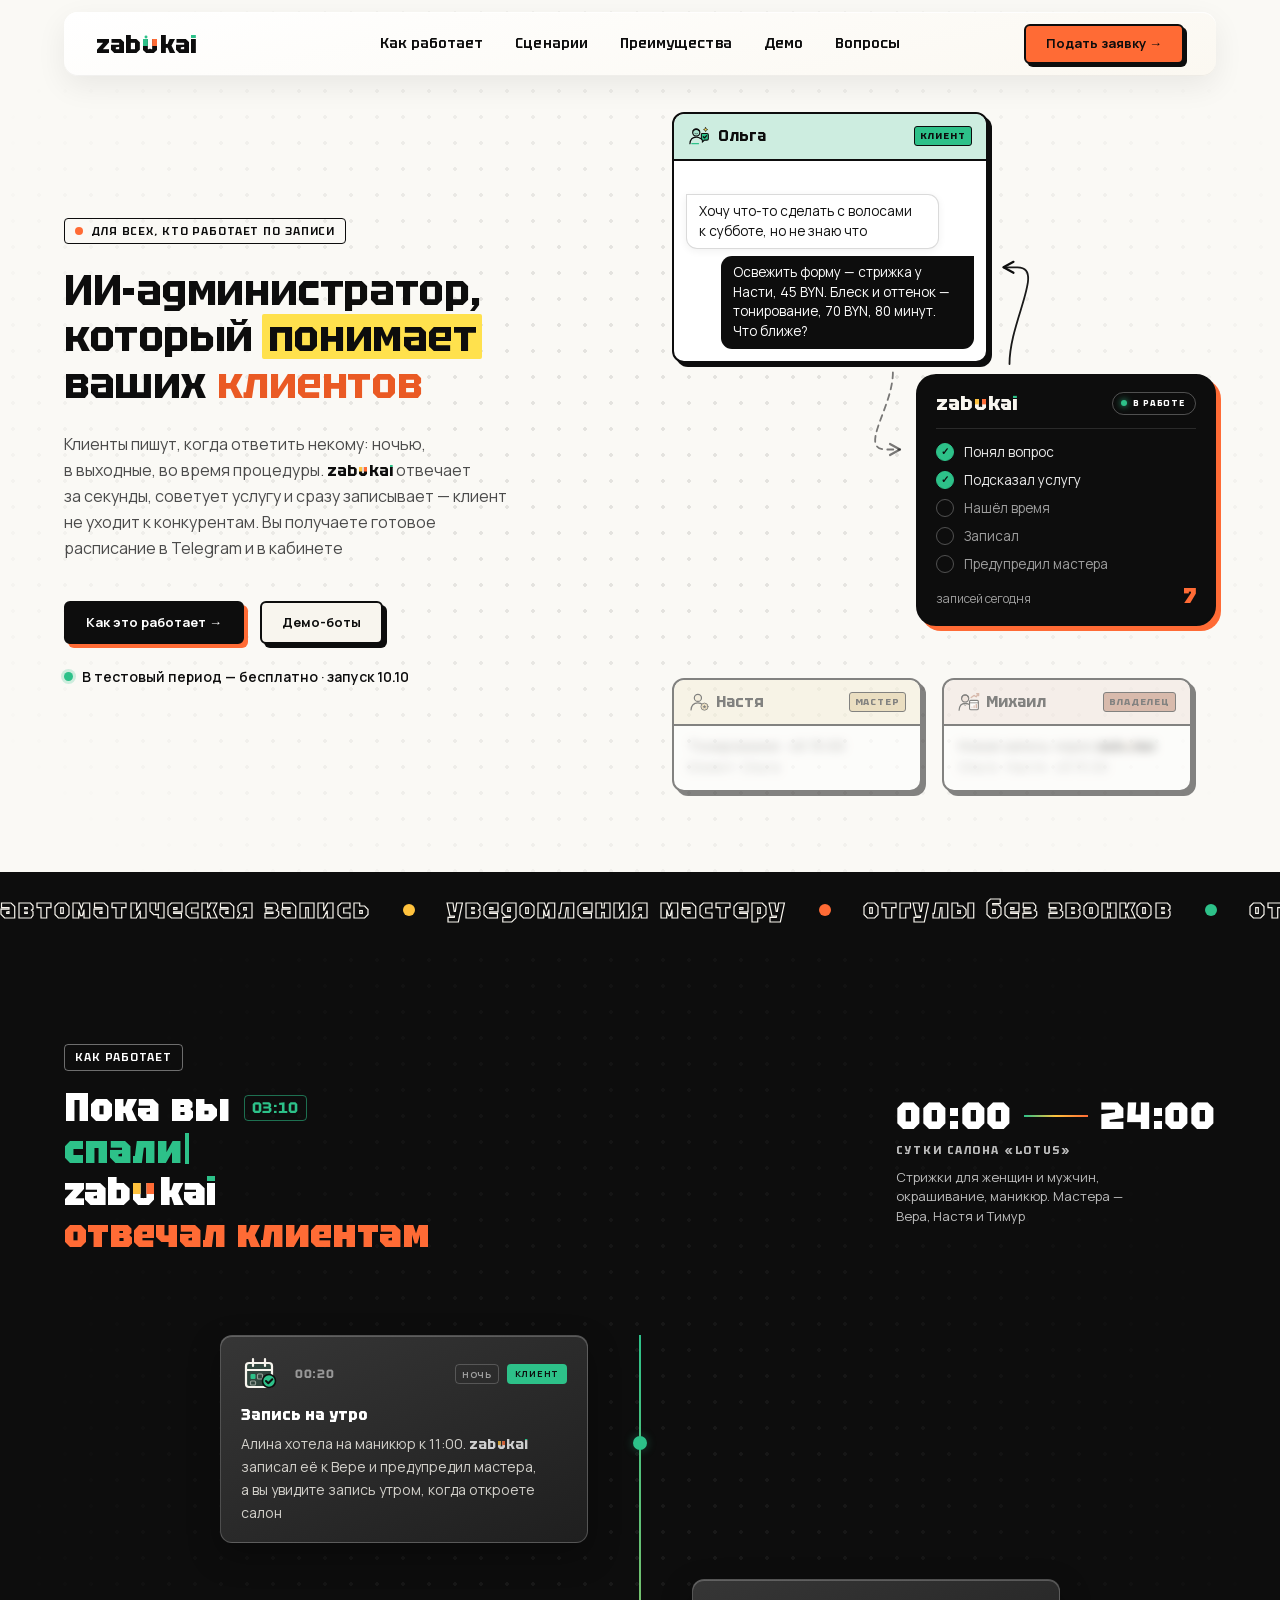
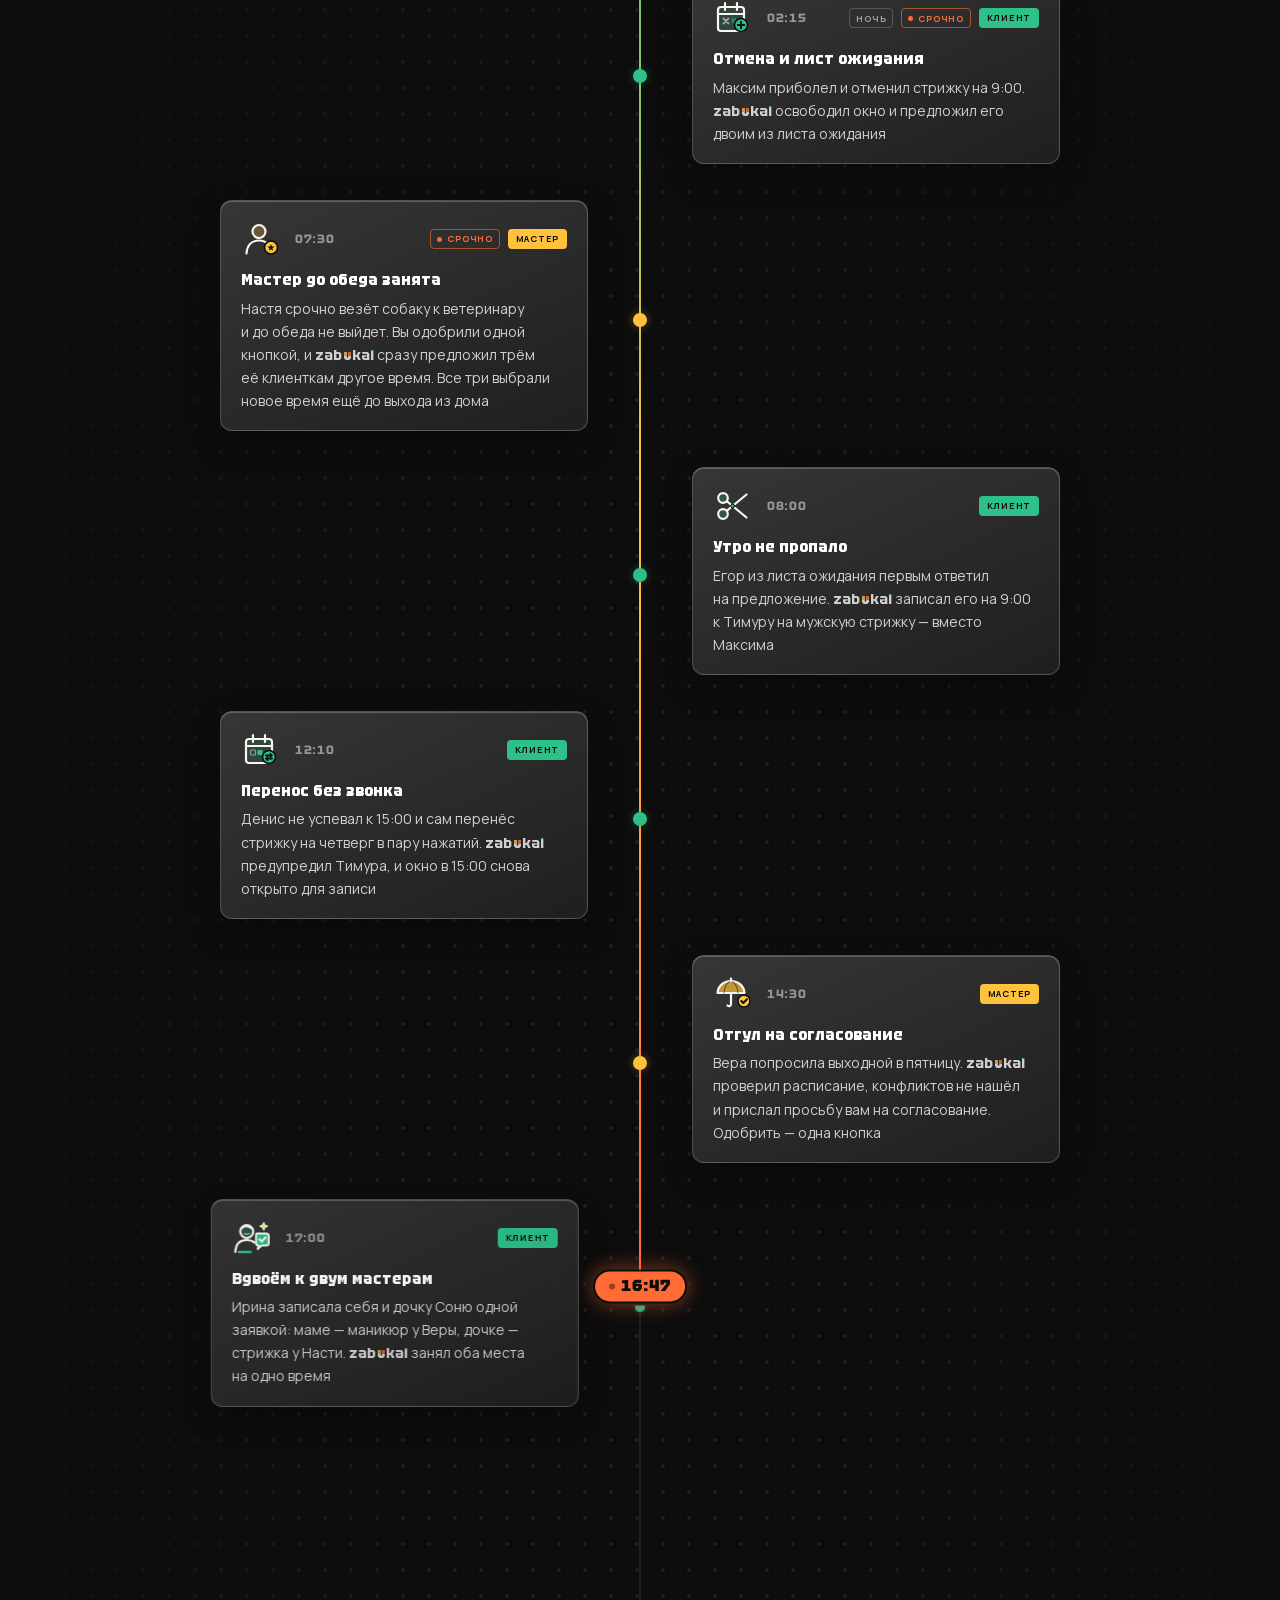
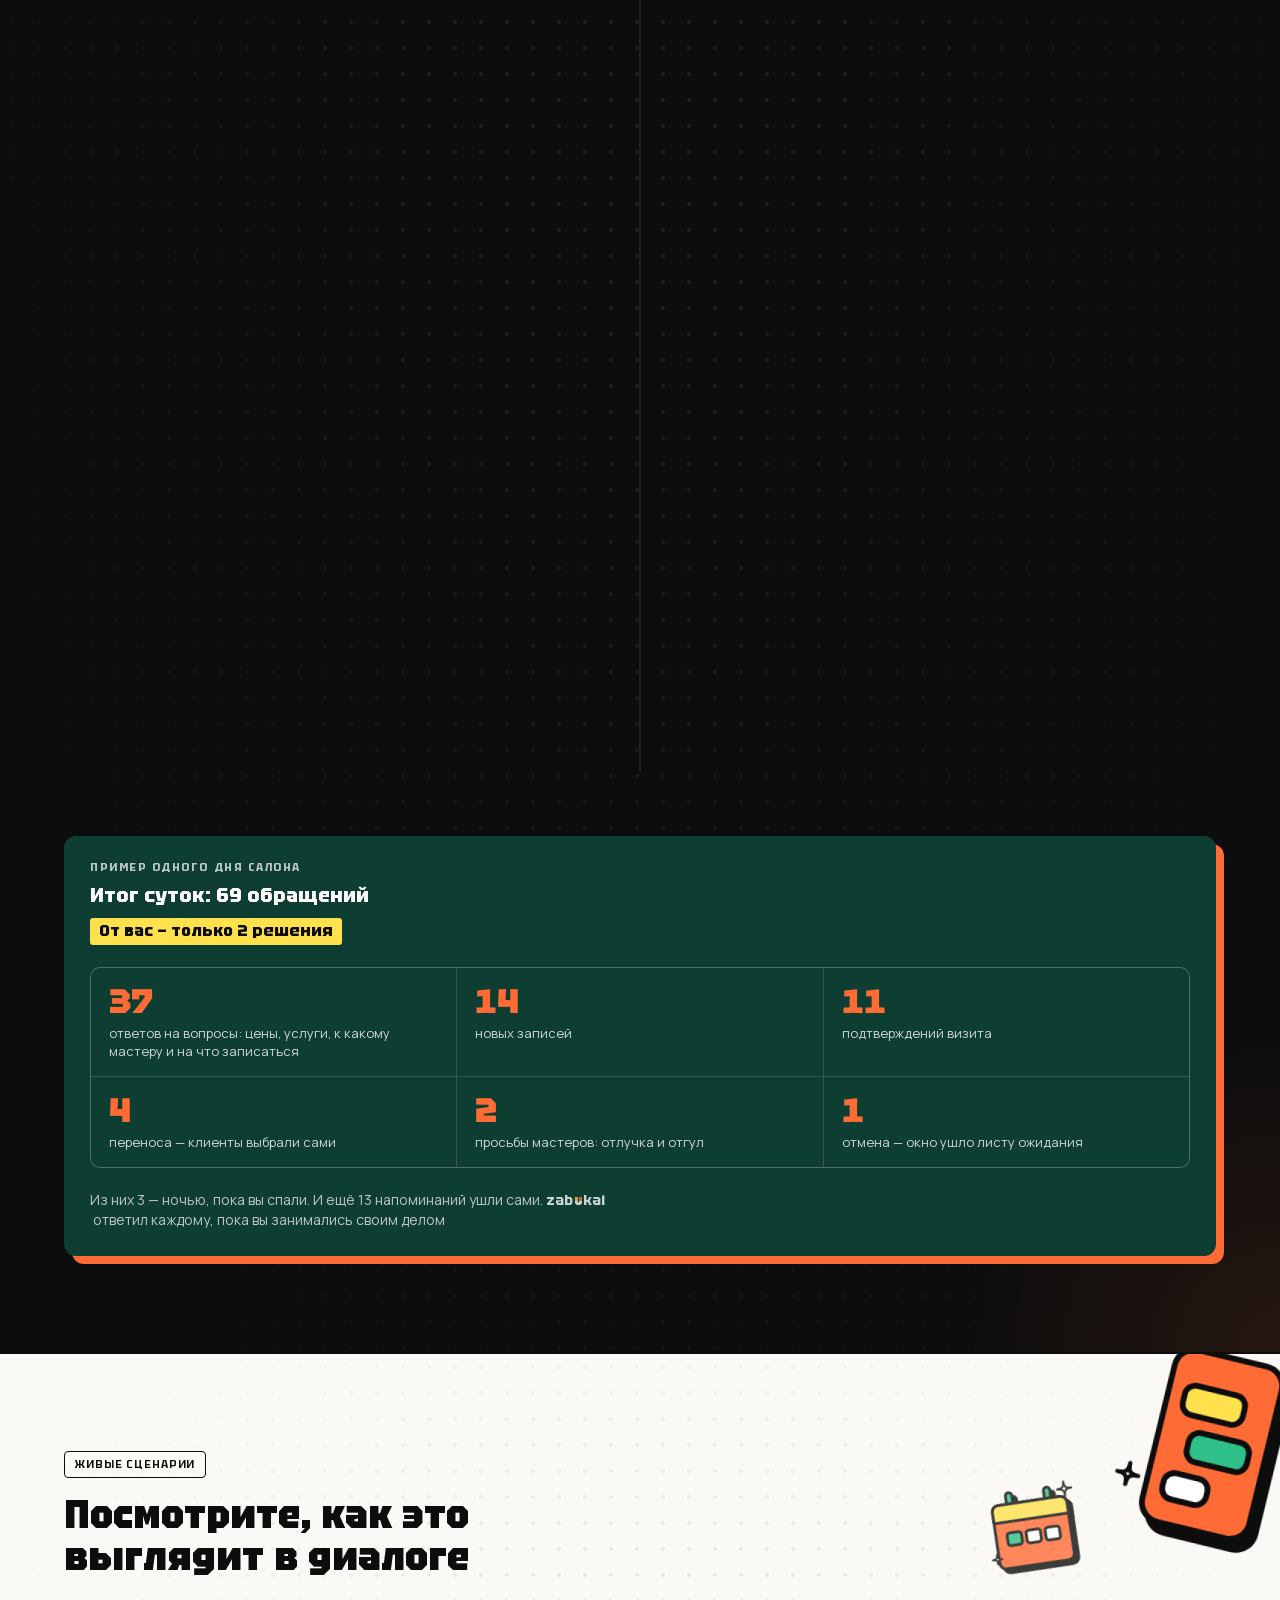
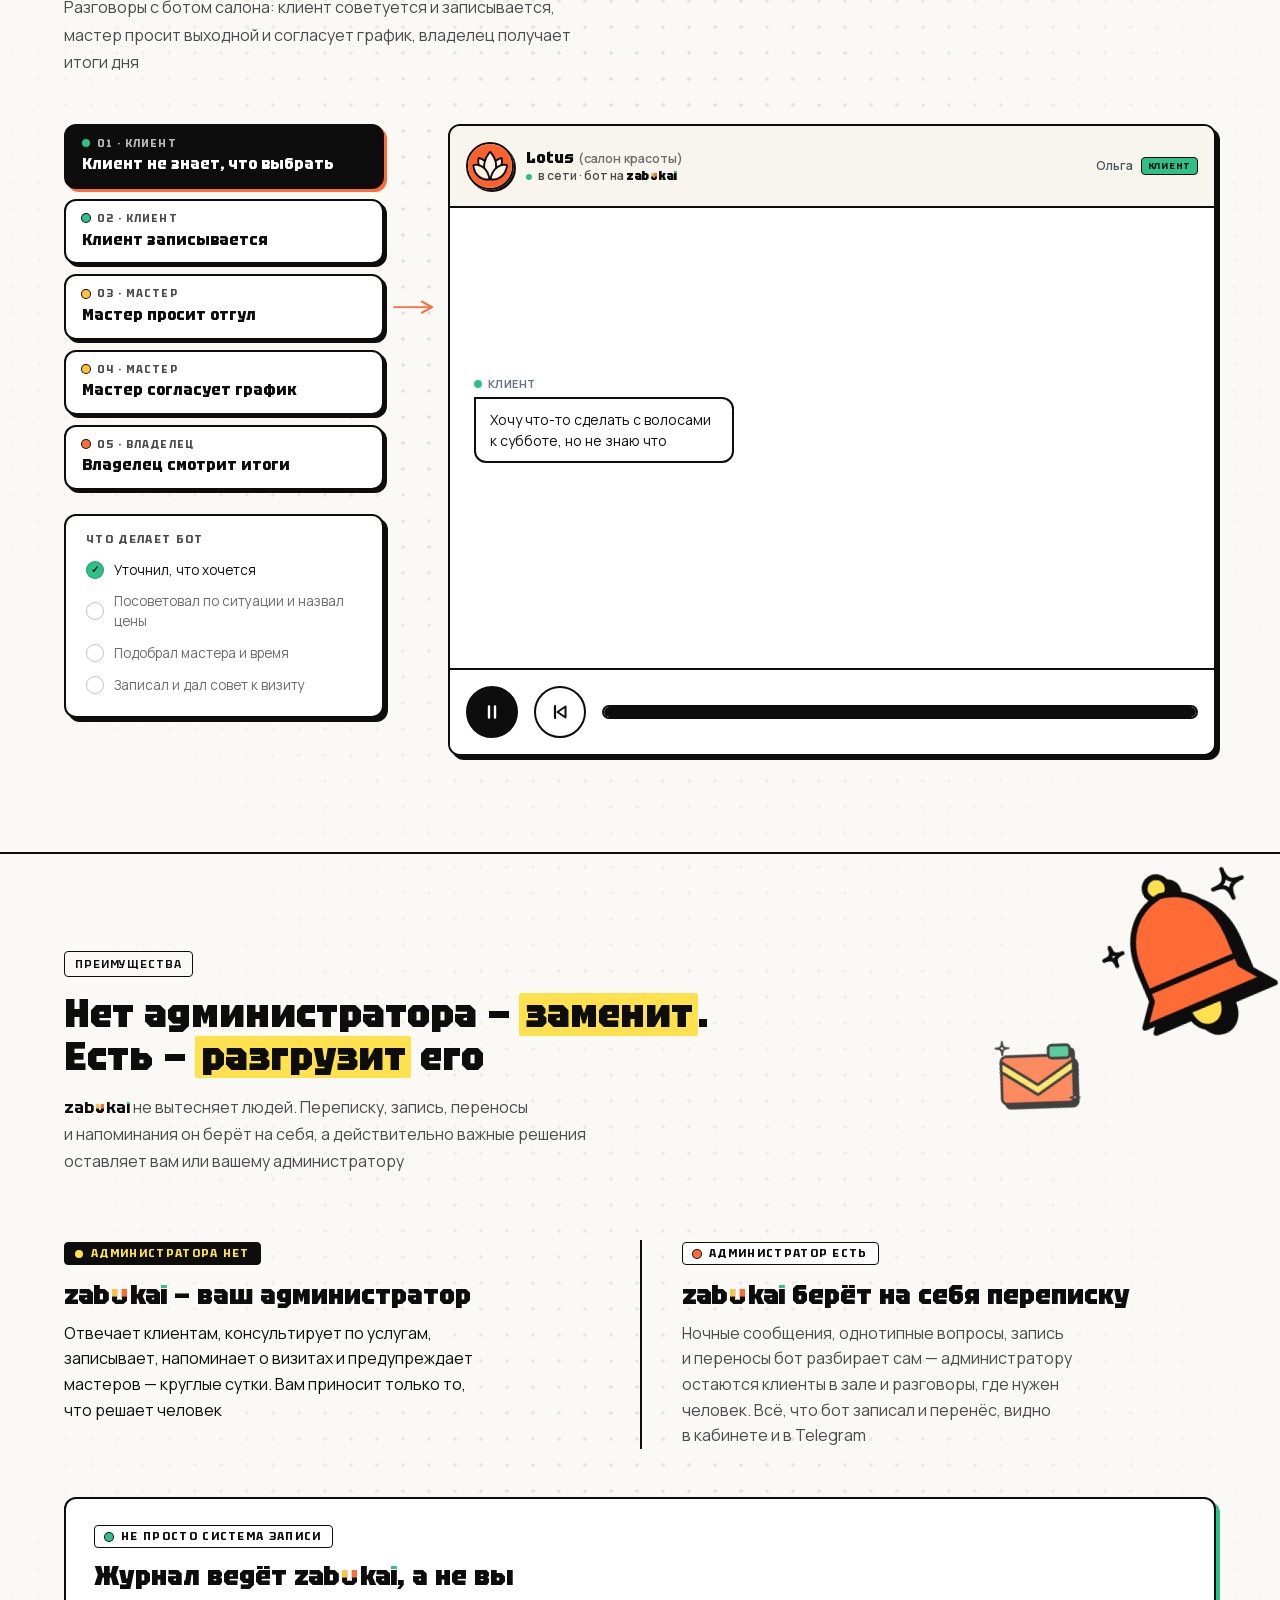
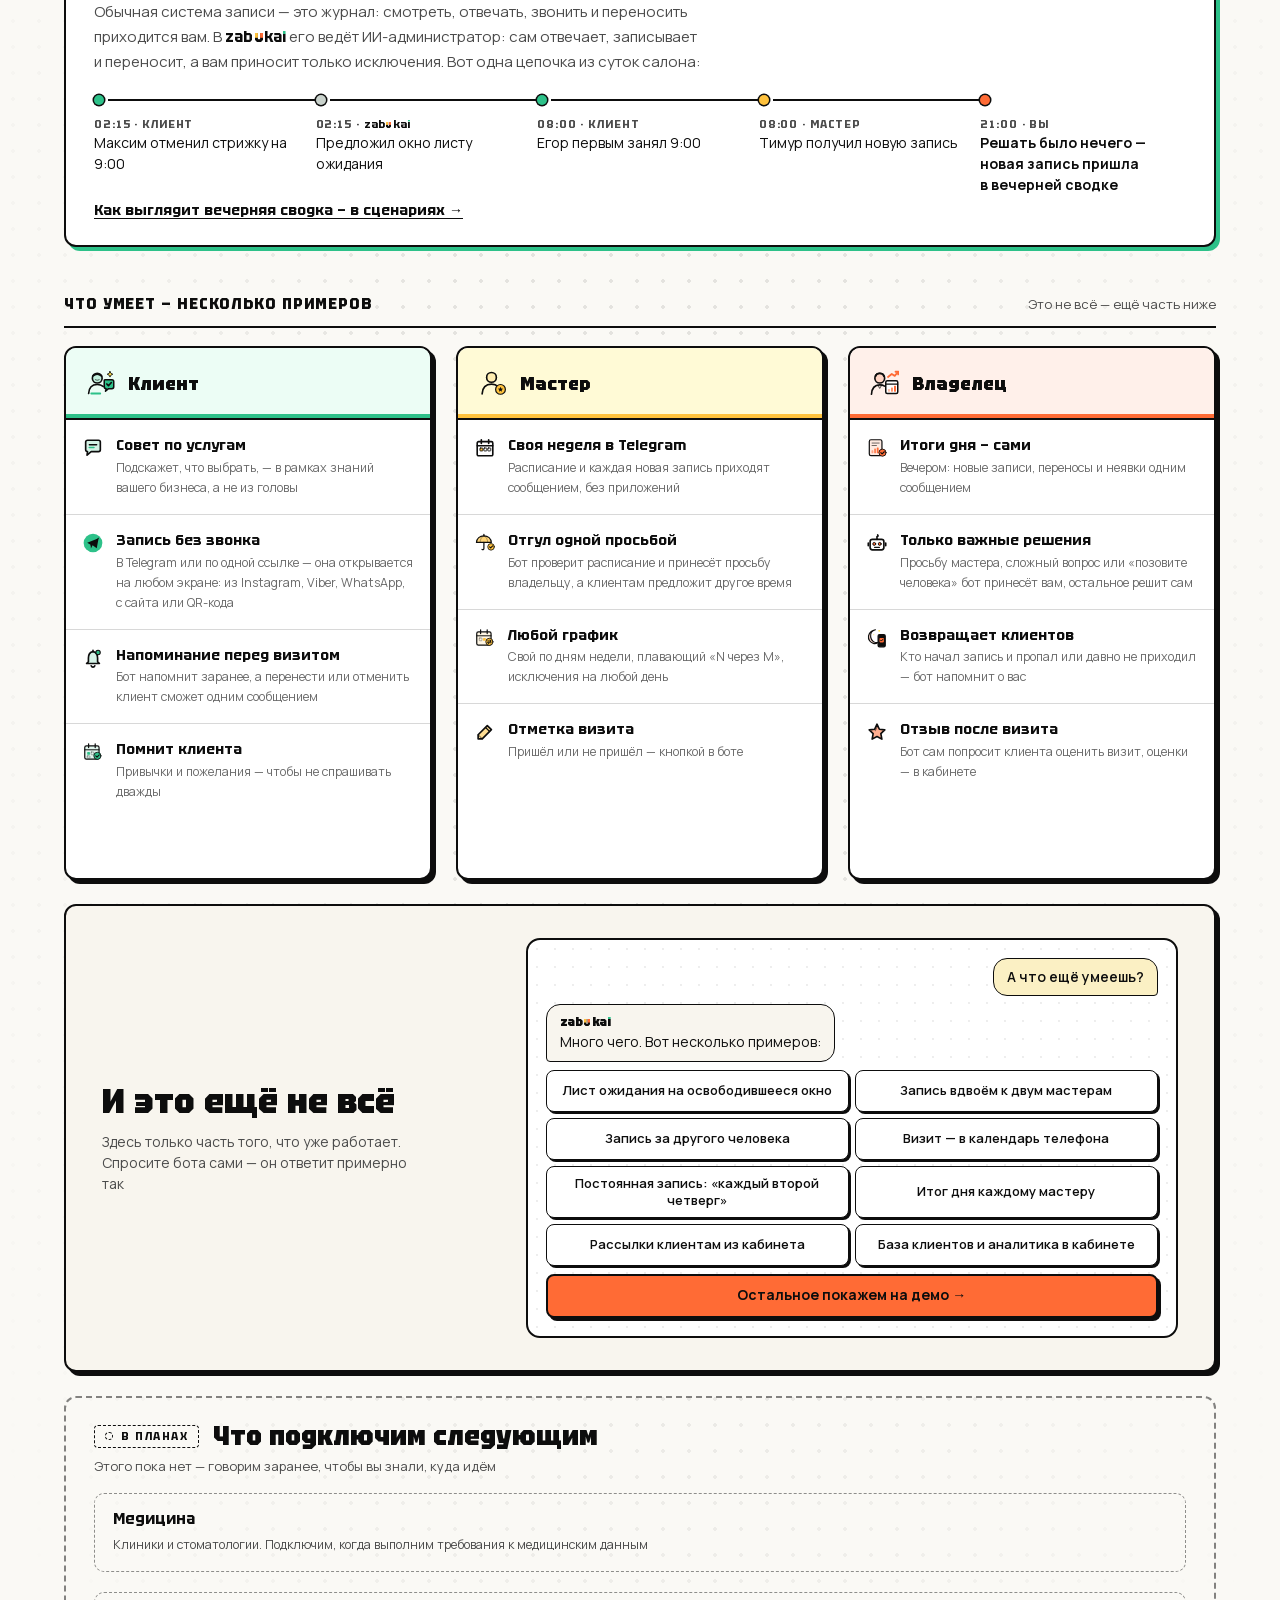
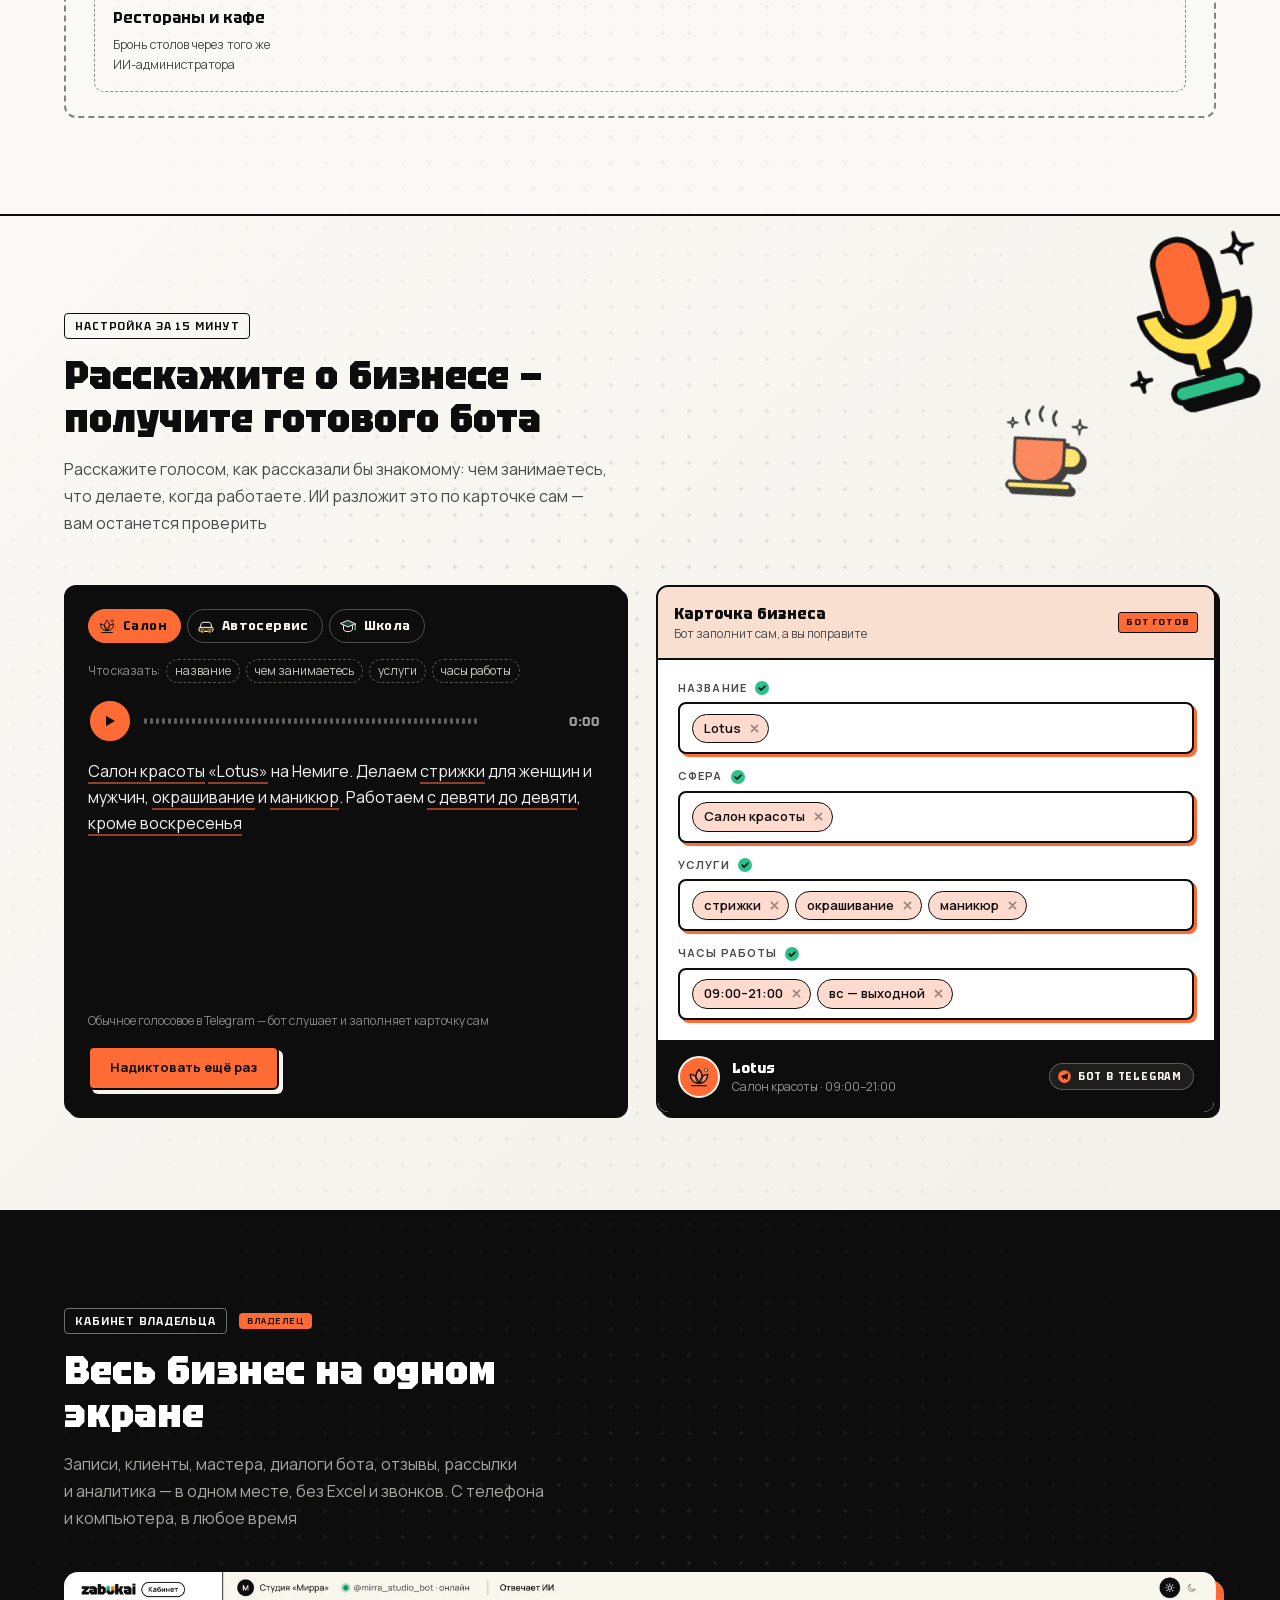
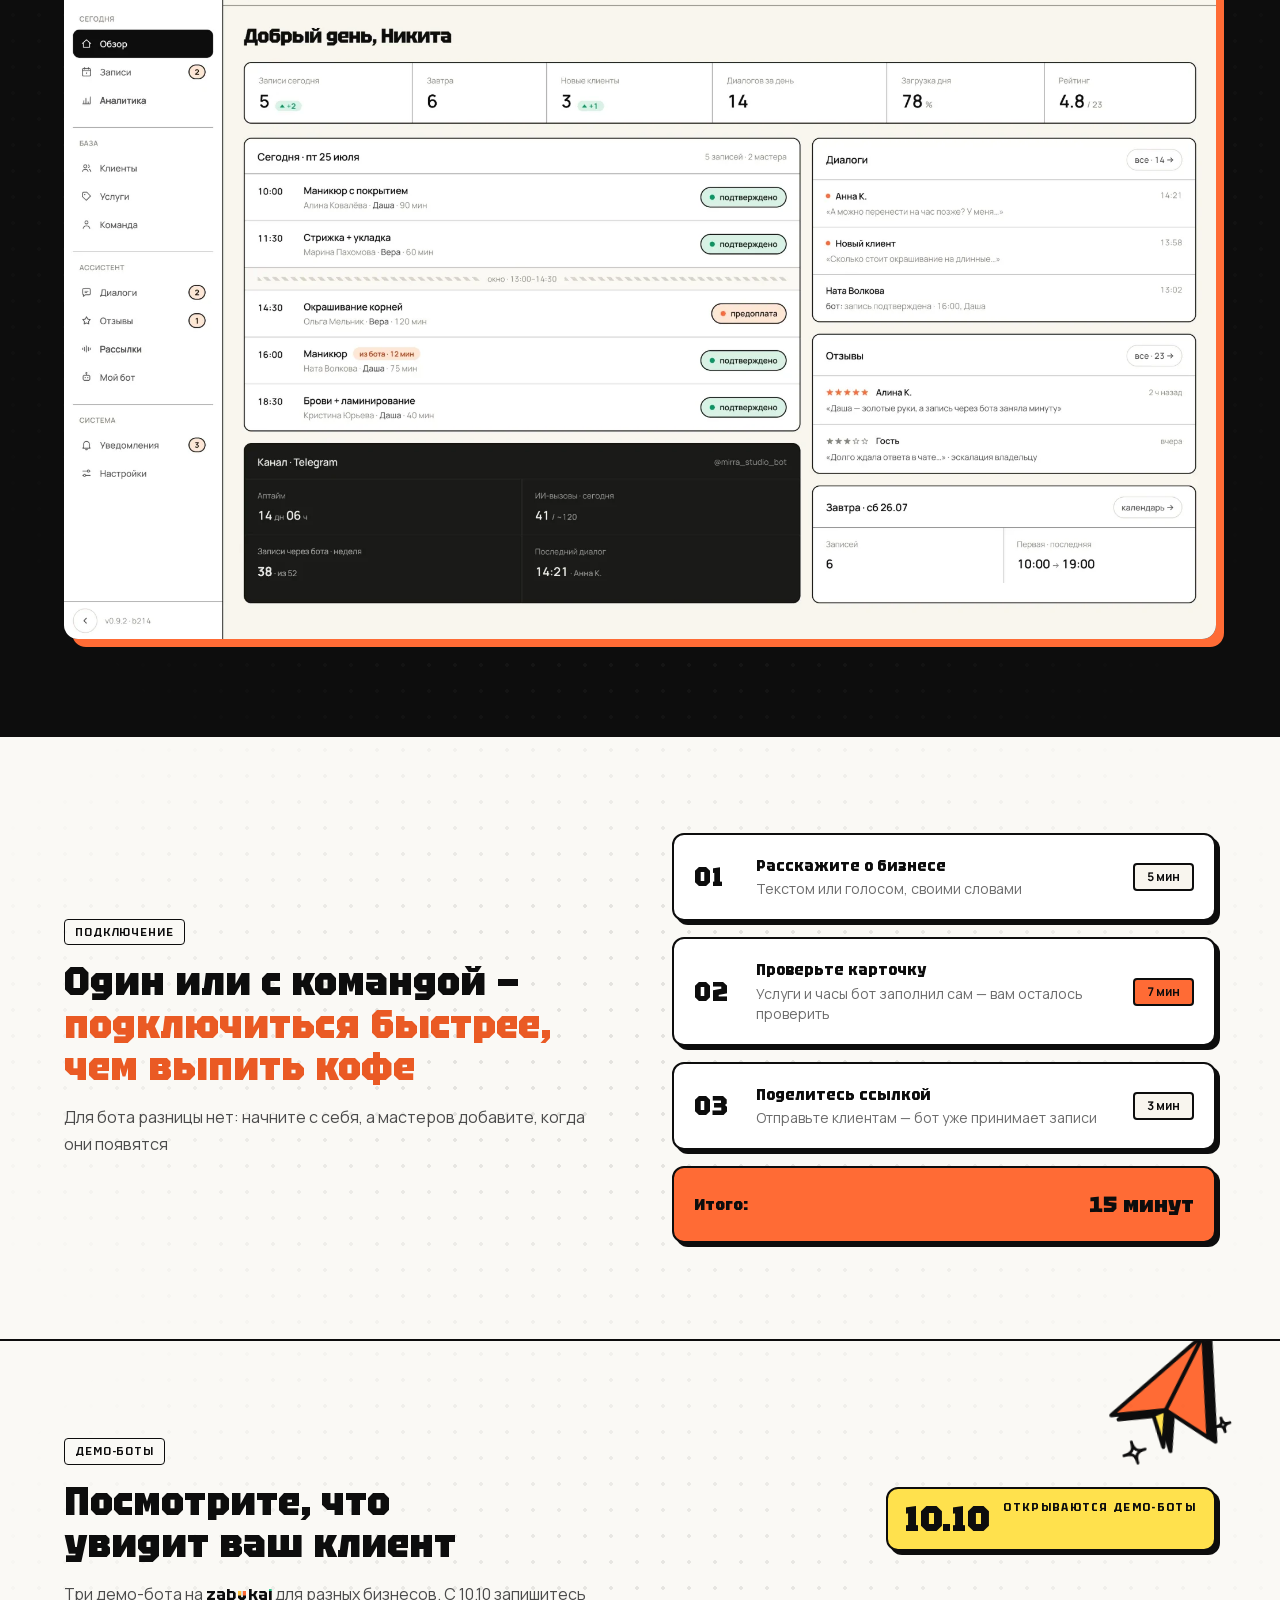
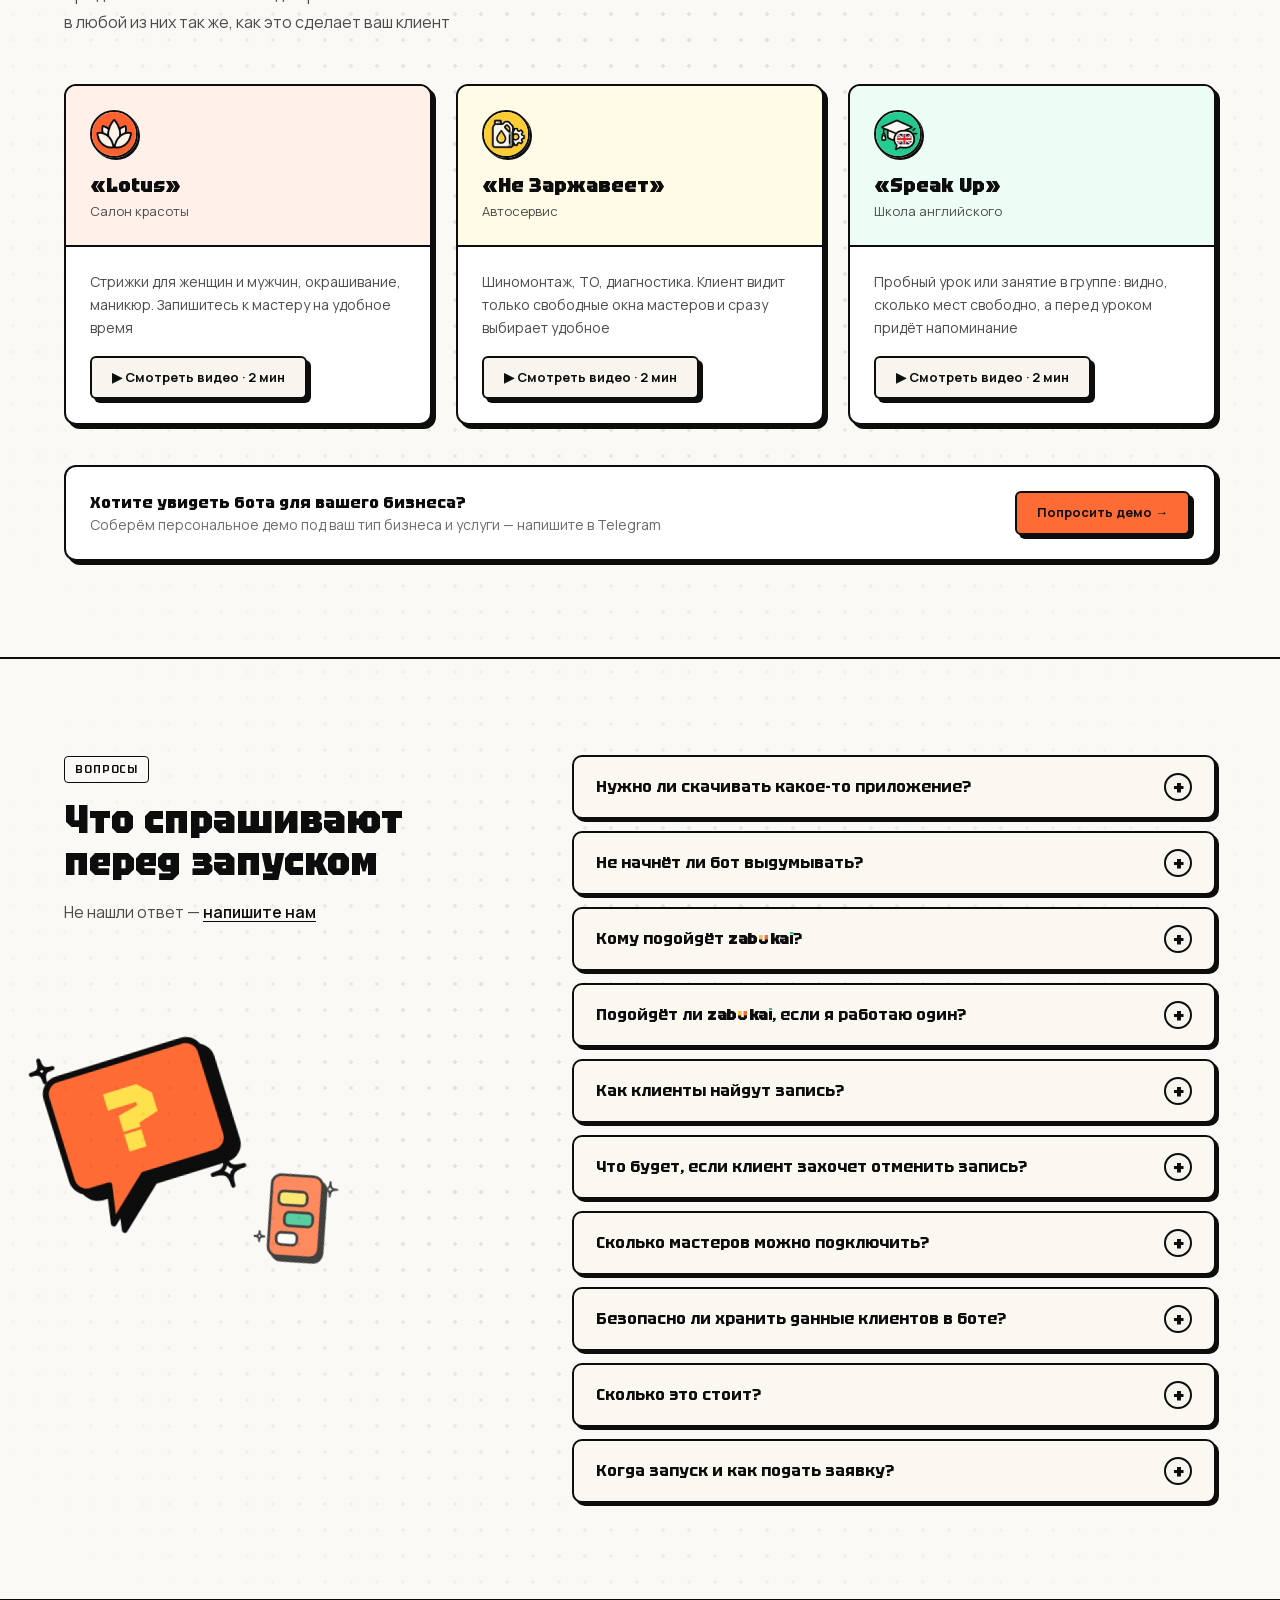
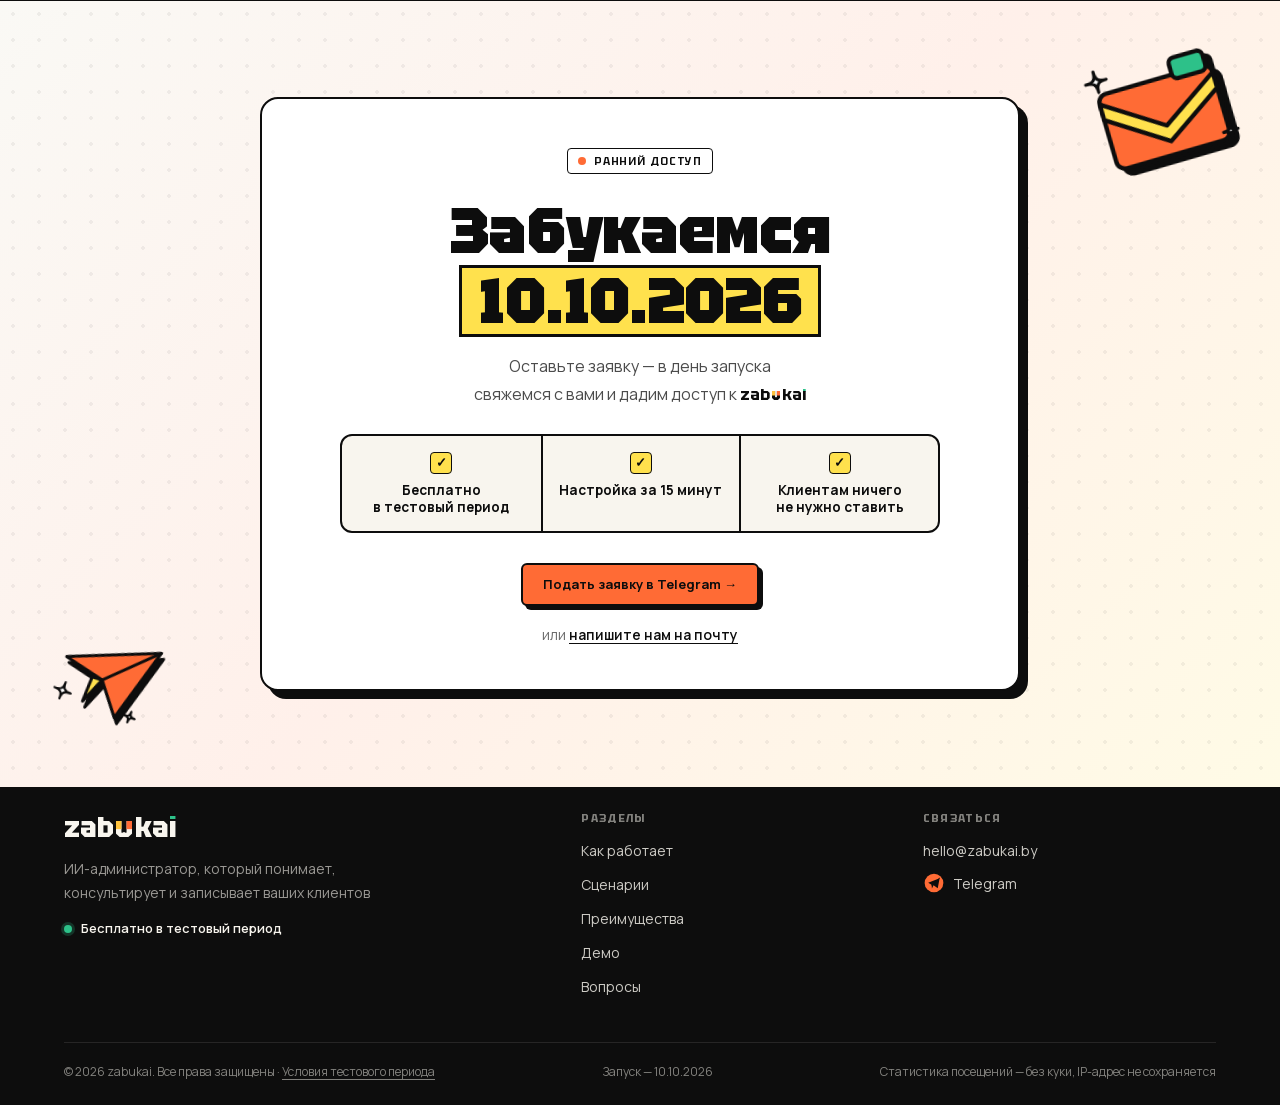
==== index.html @ b1d9ac3d "site build" ====
<!doctype html>
<html lang="ru">
<head>
<meta charset="utf-8">
<meta name="viewport" content="width=device-width, initial-scale=1">
<meta http-equiv="Content-Security-Policy" content="default-src 'none'; script-src 'sha256-ZT9Ff65RZPsoL/0VZyAF4XQfjhexBW3NCEykd7B4SLs=' 'sha256-h6MzEEzvFKsE3Bms8qsWGlfa4GqAZpSFzul0wiFbJuE=' 'sha256-Ei9RyCVfbyrfcmfSEFZIFqy3e2iWElhq21FEuOdEoJY=' https://*.posthog.com; style-src 'self' 'unsafe-inline'; img-src 'self' data:; media-src 'self'; font-src 'self'; connect-src 'self' https://*.posthog.com; manifest-src 'self'; base-uri 'none'; form-action 'self'; upgrade-insecure-requests">
<meta name="referrer" content="strict-origin-when-cross-origin">
<title>zabukai — ИИ-администратор: понимает клиентов, консультирует, записывает</title>
<meta name="description" content="Отвечает клиентам круглосуточно. Знает ваши услуги, цены и правила и говорит с клиентами так, как принято у вас. Записывает и оставляет вам только важные решения. В Telegram и по ссылке.">
<link rel="canonical" href="https://zabukai.by/">
<meta name="robots" content="index, follow, max-image-preview:large, max-snippet:-1">
<meta name="theme-color" content="#FAF9F5">
<meta property="og:type" content="website">
<meta property="og:site_name" content="zabukai">
<meta property="og:locale" content="ru_RU">
<meta property="og:title" content="zabukai — ИИ-администратор: понимает клиентов, консультирует, записывает">
<meta property="og:description" content="Отвечает клиентам круглосуточно. Знает ваши услуги, цены и правила и говорит с клиентами так, как принято у вас. Записывает и оставляет вам только важные решения. В Telegram и по ссылке.">
<meta property="og:url" content="https://zabukai.by/">
<meta property="og:image" content="https://zabukai.by/img/og.png?v=20260924">
<meta property="og:image:width" content="1200">
<meta property="og:image:height" content="630">
<meta property="og:image:type" content="image/png">
<meta property="og:image:alt" content="Логотип zabukai, строка «ИИ-администратор, который понимает ваших клиентов» среди других его дел и переписка: бот советует клиентке стрижку или тонирование и записывает её на субботу, 15:00">
<meta name="twitter:card" content="summary_large_image">
<meta name="twitter:image:alt" content="Логотип zabukai, строка «ИИ-администратор, который понимает ваших клиентов» среди других его дел и переписка: бот советует клиентке стрижку или тонирование и записывает её на субботу, 15:00">
<link rel="icon" href="/favicon.ico?v=20260924" sizes="32x32">
<link rel="icon" href="/favicon.svg?v=20260924" type="image/svg+xml">
<link rel="apple-touch-icon" href="/apple-touch-icon.png?v=20260924">
<link rel="manifest" href="/site.webmanifest?v=20260924">
<link rel="preload" href="/fonts/tektur-cyrillic.woff2" as="font" type="font/woff2" crossorigin>
<link rel="preload" href="/fonts/tektur-latin.woff2" as="font" type="font/woff2" crossorigin>
<link rel="preload" href="/fonts/manrope-cyrillic.woff2" as="font" type="font/woff2" crossorigin>
<script type="application/ld+json">
{"@context":"https://schema.org","@graph":[
 {"@type":"Organization","@id":"https://zabukai.by/#org","name":"zabukai","url":"https://zabukai.by/","logo":"https://zabukai.by/icons/icon-512.png?v=20260924"},
 {"@type":"WebSite","@id":"https://zabukai.by/#site","url":"https://zabukai.by/","name":"zabukai","alternateName":"Забукай","inLanguage":"ru","publisher":{"@id":"https://zabukai.by/#org"}},
 {"@type":"SoftwareApplication","name":"zabukai","applicationCategory":"BusinessApplication","operatingSystem":"Telegram","url":"https://zabukai.by/","description":"ИИ-администратор: понимает клиентов, консультирует по услугам бизнеса, записывает, переносит и отменяет визиты, напоминает о них, предупреждает мастера, собирает отзывы и присылает итоги дня — круглосуточно, в Telegram и по ссылке.","publisher":{"@id":"https://zabukai.by/#org"}}
]}
</script>
<!--zk:mark-css-->
<style>

:root{--zk-amber:#FFC23D;--zk-orange:#FF6B35;--zk-mint:#2DC189;--zk-ink:#0D0D0D;--zk-cream:#F8F5EE;--zk-graphite:#1C1C1A;--zk-forest:#0A2D25}
.zk-mark{position:relative;display:inline-block;line-height:1;color:var(--zk-body,currentColor)}
.zk-mark .word{font:800 1em/1 "Tektur","Arial Narrow",Arial,sans-serif;white-space:nowrap;display:inline-flex;align-items:baseline;margin:0;position:relative;z-index:2;color:inherit}
.zk-mark .word>span{display:inline-block;height:1em}

.zk-mark .word span[data-l="i"]{color:transparent;background:linear-gradient(to bottom,var(--zk-mint) 0 .25em,var(--zk-body,currentColor) .25em);-webkit-background-clip:text;background-clip:text}
.zk-mark .mg{--gap:.261em;margin:0 .05em;display:inline-block;position:relative;width:calc(.62em + var(--gap) - .23em);height:1em;line-height:1;vertical-align:baseline}
.zk-mark .mg .rot{position:absolute;inset:0;transform-origin:50% 57%}

.zk-mark .mg svg{position:absolute;left:0;top:0;width:100%;height:100%;display:block;overflow:visible;letter-spacing:0;word-spacing:0;text-transform:none;font-style:normal;font-variant:normal;font-feature-settings:normal;text-shadow:none}
.zk-mark .mg s{color:transparent;text-decoration:none;white-space:pre}
.zk-mark .mg s i{display:inline-block;width:0;height:0}

.zk-mark .orb{position:absolute;left:-35%;top:-120%;width:170%;height:340%;pointer-events:none;z-index:3}
</style>
<!--/zk:mark-css-->
<style>@font-face{font-family:'Manrope';font-style:normal;font-weight:400 800;font-display:swap;src:url(/fonts/manrope-cyrillic.woff2) format('woff2');unicode-range:U+0301, U+0400-045F, U+0490-0491, U+04B0-04B1, U+2116}
@font-face{font-family:'Manrope';font-style:normal;font-weight:400 800;font-display:swap;src:url(/fonts/manrope-latin.woff2) format('woff2');unicode-range:U+0000-00FF, U+0131, U+0152-0153, U+02BB-02BC, U+02C6, U+02DA, U+02DC, U+0304, U+0308, U+0329, U+2000-206F, U+20AC, U+2122, U+2191, U+2193, U+2212, U+2215, U+FEFF, U+FFFD}
@font-face{font-family:'Tektur';font-style:normal;font-weight:400 900;font-display:swap;src:url(/fonts/tektur-cyrillic.woff2) format('woff2');unicode-range:U+0301, U+0400-045F, U+0490-0491, U+04B0-04B1, U+2116}
@font-face{font-family:'Tektur';font-style:normal;font-weight:400 900;font-display:swap;src:url(/fonts/tektur-latin.woff2) format('woff2');unicode-range:U+0000-00FF, U+0131, U+0152-0153, U+02BB-02BC, U+02C6, U+02DA, U+02DC, U+0304, U+0308, U+0329, U+2000-206F, U+20AC, U+2122, U+2191, U+2193, U+2212, U+2215, U+FEFF, U+FFFD}@layer components;@layer properties{@supports (((-webkit-hyphens:none)) and (not (margin-trim:inline))) or ((-moz-orient:inline) and (not (color:rgb(from red r g b)))){*,:before,:after,::backdrop{--tw-translate-x:0;--tw-translate-y:0;--tw-translate-z:0;--tw-rotate-x:initial;--tw-rotate-y:initial;--tw-rotate-z:initial;--tw-skew-x:initial;--tw-skew-y:initial;--tw-divide-y-reverse:0;--tw-border-style:solid;--tw-leading:initial;--tw-font-weight:initial;--tw-tracking:initial;--tw-shadow:0 0 #0000;--tw-shadow-color:initial;--tw-shadow-alpha:100%;--tw-inset-shadow:0 0 #0000;--tw-inset-shadow-color:initial;--tw-inset-shadow-alpha:100%;--tw-ring-color:initial;--tw-ring-shadow:0 0 #0000;--tw-inset-ring-color:initial;--tw-inset-ring-shadow:0 0 #0000;--tw-ring-inset:initial;--tw-ring-offset-width:0px;--tw-ring-offset-color:#fff;--tw-ring-offset-shadow:0 0 #0000;--tw-outline-style:solid;--tw-blur:initial;--tw-brightness:initial;--tw-contrast:initial;--tw-grayscale:initial;--tw-hue-rotate:initial;--tw-invert:initial;--tw-opacity:initial;--tw-saturate:initial;--tw-sepia:initial;--tw-drop-shadow:initial;--tw-drop-shadow-color:initial;--tw-drop-shadow-alpha:100%;--tw-drop-shadow-size:initial;--tw-backdrop-blur:initial;--tw-backdrop-brightness:initial;--tw-backdrop-contrast:initial;--tw-backdrop-grayscale:initial;--tw-backdrop-hue-rotate:initial;--tw-backdrop-invert:initial;--tw-backdrop-opacity:initial;--tw-backdrop-saturate:initial;--tw-backdrop-sepia:initial;--tw-duration:initial;--tw-ease:initial}}}@layer theme{:root,:host{--font-sans:"Manrope", sans-serif;--font-mono:ui-monospace, SFMono-Regular, Menlo, Monaco, Consolas, "Liberation Mono", "Courier New", monospace;--color-green-500:oklch(72.3% .219 149.579);--color-white:#fff;--spacing:.25rem;--container-xs:20rem;--container-md:28rem;--container-lg:32rem;--container-2xl:42rem;--container-3xl:48rem;--text-xs:.75rem;--text-xs--line-height:calc(1 / .75);--text-sm:.875rem;--text-sm--line-height:calc(1.25 / .875);--text-base:1rem;--text-base--line-height:calc(1.5 / 1);--text-lg:1.125rem;--text-lg--line-height:calc(1.75 / 1.125);--text-2xl:1.5rem;--text-2xl--line-height:calc(2 / 1.5);--font-weight-medium:500;--font-weight-semibold:600;--font-weight-bold:700;--font-weight-black:900;--tracking-wider:.05em;--tracking-widest:.1em;--leading-relaxed:1.625;--ease-out:cubic-bezier(0, 0, .2, 1);--ease-in-out:cubic-bezier(.4, 0, .2, 1);--default-transition-duration:.15s;--default-transition-timing-function:cubic-bezier(.4, 0, .2, 1);--default-font-family:var(--font-sans);--default-mono-font-family:var(--font-mono)}}@layer base{*,:after,:before,::backdrop{box-sizing:border-box;border:0 solid;margin:0;padding:0}::file-selector-button{box-sizing:border-box;border:0 solid;margin:0;padding:0}html,:host{-webkit-text-size-adjust:100%;tab-size:4;line-height:1.5;font-family:var(--default-font-family,ui-sans-serif, system-ui, sans-serif, "Apple Color Emoji", "Segoe UI Emoji", "Segoe UI Symbol", "Noto Color Emoji");font-feature-settings:var(--default-font-feature-settings,normal);font-variation-settings:var(--default-font-variation-settings,normal);-webkit-tap-highlight-color:transparent}hr{height:0;color:inherit;border-top-width:1px}abbr:where([title]){-webkit-text-decoration:underline dotted;text-decoration:underline dotted}h1,h2,h3,h4,h5,h6{font-size:inherit;font-weight:inherit}a{color:inherit;-webkit-text-decoration:inherit;-webkit-text-decoration:inherit;-webkit-text-decoration:inherit;-webkit-text-decoration:inherit;text-decoration:inherit}b,strong{font-weight:bolder}code,kbd,samp,pre{font-family:var(--default-mono-font-family,ui-monospace, SFMono-Regular, Menlo, Monaco, Consolas, "Liberation Mono", "Courier New", monospace);font-feature-settings:var(--default-mono-font-feature-settings,normal);font-variation-settings:var(--default-mono-font-variation-settings,normal);font-size:1em}small{font-size:80%}sub,sup{vertical-align:baseline;font-size:75%;line-height:0;position:relative}sub{bottom:-.25em}sup{top:-.5em}table{text-indent:0;border-color:inherit;border-collapse:collapse}:-moz-focusring{outline:auto}progress{vertical-align:baseline}summary{display:list-item}ol,ul,menu{list-style:none}img,svg,video,canvas,audio,iframe,embed,object{vertical-align:middle;display:block}img,video{max-width:100%;height:auto}button,input,select,optgroup,textarea{font:inherit;font-feature-settings:inherit;font-variation-settings:inherit;letter-spacing:inherit;color:inherit;opacity:1;background-color:#0000;border-radius:0}::file-selector-button{font:inherit;font-feature-settings:inherit;font-variation-settings:inherit;letter-spacing:inherit;color:inherit;opacity:1;background-color:#0000;border-radius:0}:where(select:is([multiple],[size])) optgroup{font-weight:bolder}:where(select:is([multiple],[size])) optgroup option{padding-inline-start:20px}::file-selector-button{margin-inline-end:4px}::placeholder{opacity:1}@supports (not ((-webkit-appearance:-apple-pay-button))) or (contain-intrinsic-size:1px){::placeholder{color:currentColor}@supports (color:color-mix(in lab, red, red)){::placeholder{color:color-mix(in oklab, currentcolor 50%, transparent)}}}textarea{resize:vertical}::-webkit-search-decoration{-webkit-appearance:none}::-webkit-date-and-time-value{min-height:1lh;text-align:inherit}::-webkit-datetime-edit{display:inline-flex}::-webkit-datetime-edit-fields-wrapper{padding:0}::-webkit-datetime-edit{padding-block:0}::-webkit-datetime-edit-year-field{padding-block:0}::-webkit-datetime-edit-month-field{padding-block:0}::-webkit-datetime-edit-day-field{padding-block:0}::-webkit-datetime-edit-hour-field{padding-block:0}::-webkit-datetime-edit-minute-field{padding-block:0}::-webkit-datetime-edit-second-field{padding-block:0}::-webkit-datetime-edit-millisecond-field{padding-block:0}::-webkit-datetime-edit-meridiem-field{padding-block:0}::-webkit-calendar-picker-indicator{line-height:1}:-moz-ui-invalid{box-shadow:none}button,input:where([type=button],[type=reset],[type=submit]){appearance:button}::file-selector-button{appearance:button}::-webkit-inner-spin-button{height:auto}::-webkit-outer-spin-button{height:auto}[hidden]:where(:not([hidden=until-found])){display:none!important}}@layer utilities{.pointer-events-none{pointer-events:none}.visible{visibility:visible}.absolute{position:absolute}.fixed{position:fixed}.relative{position:relative}.inset-0{inset:calc(var(--spacing) * 0)}.start{inset-inline-start:var(--spacing)}.end{inset-inline-end:var(--spacing)}.top-0{top:calc(var(--spacing) * 0)}.top-1{top:calc(var(--spacing) * 1)}.right-0{right:calc(var(--spacing) * 0)}.bottom-0{bottom:calc(var(--spacing) * 0)}.left-0{left:calc(var(--spacing) * 0)}.left-1{left:calc(var(--spacing) * 1)}.left-1\/2{left:50%}.z-50{z-index:50}.mx-auto{margin-inline:auto}.mt-1{margin-top:calc(var(--spacing) * 1)}.mt-3{margin-top:calc(var(--spacing) * 3)}.mt-16{margin-top:calc(var(--spacing) * 16)}.mb-1{margin-bottom:calc(var(--spacing) * 1)}.mb-2{margin-bottom:calc(var(--spacing) * 2)}.mb-3{margin-bottom:calc(var(--spacing) * 3)}.mb-4{margin-bottom:calc(var(--spacing) * 4)}.mb-6{margin-bottom:calc(var(--spacing) * 6)}.mb-10{margin-bottom:calc(var(--spacing) * 10)}.mb-12{margin-bottom:calc(var(--spacing) * 12)}.mb-16{margin-bottom:calc(var(--spacing) * 16)}.mb-20{margin-bottom:calc(var(--spacing) * 20)}.ml-auto{margin-left:auto}.block{display:block}.flex{display:flex}.grid{display:grid}.hidden{display:none}.inline{display:inline}.inline-block{display:inline-block}.h-0{height:calc(var(--spacing) * 0)}.h-0\.5{height:calc(var(--spacing) * .5)}.h-1{height:calc(var(--spacing) * 1)}.h-1\.5{height:calc(var(--spacing) * 1.5)}.h-2{height:calc(var(--spacing) * 2)}.h-7{height:calc(var(--spacing) * 7)}.h-9{height:calc(var(--spacing) * 9)}.h-20{height:calc(var(--spacing) * 20)}.h-96{height:calc(var(--spacing) * 96)}.w-1{width:calc(var(--spacing) * 1)}.w-1\.5{width:calc(var(--spacing) * 1.5)}.w-2{width:calc(var(--spacing) * 2)}.w-5{width:calc(var(--spacing) * 5)}.w-7{width:calc(var(--spacing) * 7)}.w-9{width:calc(var(--spacing) * 9)}.w-96{width:calc(var(--spacing) * 96)}.w-fit{width:fit-content}.w-full{width:100%}.w-max{width:max-content}.max-w-md{max-width:var(--container-md)}.flex-1{flex:1}.flex-shrink-0{flex-shrink:0}.-translate-x-1{--tw-translate-x:calc(var(--spacing) * -1);translate:var(--tw-translate-x) var(--tw-translate-y)}.-translate-x-1\/2{--tw-translate-x:calc(calc(1 / 2 * 100%) * -1);translate:var(--tw-translate-x) var(--tw-translate-y)}.transform{transform:var(--tw-rotate-x,) var(--tw-rotate-y,) var(--tw-rotate-z,) var(--tw-skew-x,) var(--tw-skew-y,)}.resize{resize:both}.grid-cols-1{grid-template-columns:repeat(1,minmax(0,1fr))}.grid-cols-2{grid-template-columns:repeat(2,minmax(0,1fr))}.grid-cols-\[1fr_56px_1fr\]{grid-template-columns:1fr 56px 1fr}.flex-col{flex-direction:column}.flex-row{flex-direction:row}.flex-wrap{flex-wrap:wrap}.items-center{align-items:center}.items-start{align-items:flex-start}.items-stretch{align-items:stretch}.justify-between{justify-content:space-between}.justify-center{justify-content:center}.justify-end{justify-content:flex-end}.justify-start{justify-content:flex-start}.gap-0{gap:calc(var(--spacing) * 0)}.gap-1{gap:calc(var(--spacing) * 1)}.gap-1\.5{gap:calc(var(--spacing) * 1.5)}.gap-2{gap:calc(var(--spacing) * 2)}.gap-3{gap:calc(var(--spacing) * 3)}.gap-4{gap:calc(var(--spacing) * 4)}.gap-5{gap:calc(var(--spacing) * 5)}.gap-6{gap:calc(var(--spacing) * 6)}.gap-8{gap:calc(var(--spacing) * 8)}.gap-12{gap:calc(var(--spacing) * 12)}.gap-16{gap:calc(var(--spacing) * 16)}.overflow-hidden{overflow:hidden}.rounded-full{border-radius:3.40282e38px}.border{border-style:var(--tw-border-style);border-width:1px}.border-2{border-style:var(--tw-border-style);border-width:2px}.border-y-2{border-block-style:var(--tw-border-style);border-block-width:2px}.border-t-2{border-top-style:var(--tw-border-style);border-top-width:2px}.border-b-2{border-bottom-style:var(--tw-border-style);border-bottom-width:2px}.border-\[\#0D0D0D\]{border-color:#0d0d0d}.bg-\[\#0D0D0D\]{background-color:#0d0d0d}.bg-\[\#FF6B35\]{background-color:#ff6b35}.bg-white{background-color:var(--color-white)}.p-2{padding:calc(var(--spacing) * 2)}.p-3{padding:calc(var(--spacing) * 3)}.p-4{padding:calc(var(--spacing) * 4)}.p-5{padding:calc(var(--spacing) * 5)}.p-6{padding:calc(var(--spacing) * 6)}.p-8{padding:calc(var(--spacing) * 8)}.px-2{padding-inline:calc(var(--spacing) * 2)}.px-3{padding-inline:calc(var(--spacing) * 3)}.py-0{padding-block:calc(var(--spacing) * 0)}.py-0\.5{padding-block:calc(var(--spacing) * .5)}.py-1{padding-block:calc(var(--spacing) * 1)}.py-2{padding-block:calc(var(--spacing) * 2)}.py-4{padding-block:calc(var(--spacing) * 4)}.py-24{padding-block:calc(var(--spacing) * 24)}.pt-2{padding-top:calc(var(--spacing) * 2)}.pt-6{padding-top:calc(var(--spacing) * 6)}.pt-28{padding-top:calc(var(--spacing) * 28)}.pr-6{padding-right:calc(var(--spacing) * 6)}.pb-5{padding-bottom:calc(var(--spacing) * 5)}.pb-20{padding-bottom:calc(var(--spacing) * 20)}.pl-6{padding-left:calc(var(--spacing) * 6)}.text-left{text-align:left}.text-base{font-size:var(--text-base);line-height:var(--tw-leading,var(--text-base--line-height))}.text-sm{font-size:var(--text-sm);line-height:var(--tw-leading,var(--text-sm--line-height))}.text-xs{font-size:var(--text-xs);line-height:var(--tw-leading,var(--text-xs--line-height))}.leading-relaxed{--tw-leading:var(--leading-relaxed);line-height:var(--leading-relaxed)}.font-bold{--tw-font-weight:var(--font-weight-bold);font-weight:var(--font-weight-bold)}.font-medium{--tw-font-weight:var(--font-weight-medium);font-weight:var(--font-weight-medium)}.whitespace-nowrap{white-space:nowrap}.uppercase{text-transform:uppercase}.opacity-60{opacity:.6}.shadow{--tw-shadow:0 1px 3px 0 var(--tw-shadow-color,#0000001a), 0 1px 2px -1px var(--tw-shadow-color,#0000001a);box-shadow:var(--tw-inset-shadow), var(--tw-inset-ring-shadow), var(--tw-ring-offset-shadow), var(--tw-ring-shadow), var(--tw-shadow)}.ring{--tw-ring-shadow:var(--tw-ring-inset,) 0 0 0 calc(1px + var(--tw-ring-offset-width)) var(--tw-ring-color,currentcolor);box-shadow:var(--tw-inset-shadow), var(--tw-inset-ring-shadow), var(--tw-ring-offset-shadow), var(--tw-ring-shadow), var(--tw-shadow)}.outline{outline-style:var(--tw-outline-style);outline-width:1px}.filter{filter:var(--tw-blur,) var(--tw-brightness,) var(--tw-contrast,) var(--tw-grayscale,) var(--tw-hue-rotate,) var(--tw-invert,) var(--tw-saturate,) var(--tw-sepia,) var(--tw-drop-shadow,)}.transition{transition-property:color,background-color,border-color,outline-color,text-decoration-color,fill,stroke,--tw-gradient-from,--tw-gradient-via,--tw-gradient-to,opacity,box-shadow,transform,translate,scale,rotate,filter,-webkit-backdrop-filter,backdrop-filter,display,content-visibility,overlay,pointer-events;transition-timing-function:var(--tw-ease,var(--default-transition-timing-function));transition-duration:var(--tw-duration,var(--default-transition-duration))}.transition-all{transition-property:all;transition-timing-function:var(--tw-ease,var(--default-transition-timing-function));transition-duration:var(--tw-duration,var(--default-transition-duration))}.transition-colors{transition-property:color,background-color,border-color,outline-color,text-decoration-color,fill,stroke,--tw-gradient-from,--tw-gradient-via,--tw-gradient-to;transition-timing-function:var(--tw-ease,var(--default-transition-timing-function));transition-duration:var(--tw-duration,var(--default-transition-duration))}.duration-300{--tw-duration:.3s;transition-duration:.3s}.ease-in-out{--tw-ease:var(--ease-in-out);transition-timing-function:var(--ease-in-out)}@media (hover:hover){.hover\:text-\[\#FF6B35\]:hover{color:#ff6b35}}@media (width>=40rem){.sm\:flex-row{flex-direction:row}}@media (width>=48rem){.md\:flex{display:flex}.md\:hidden{display:none}.md\:inline-flex{display:inline-flex}.md\:grid-cols-3{grid-template-columns:repeat(3,minmax(0,1fr))}.md\:flex-row{flex-direction:row}.md\:justify-between{justify-content:space-between}}@media (width>=64rem){.lg\:grid-cols-2{grid-template-columns:repeat(2,minmax(0,1fr))}.lg\:grid-cols-\[320px_1fr\]{grid-template-columns:320px 1fr}.lg\:grid-cols-\[minmax\(0\,5fr\)_minmax\(0\,7fr\)\]{grid-template-columns:minmax(0,5fr) minmax(0,7fr)}.lg\:gap-16{gap:calc(var(--spacing) * 16)}}}html{scroll-behavior:smooth}body{color:#0d0d0d;-webkit-font-smoothing:antialiased;background-color:#faf9f5;font-family:Manrope,sans-serif}h1,h2,h3,h4,h5,h6{font-family:Tektur,sans-serif;font-weight:700}@keyframes marquee{0%{transform:translate(0)}to{transform:translate(-50%)}}@keyframes pulseGlow{0%,to{box-shadow:0 0 #ff6b3566}50%{box-shadow:0 0 0 8px #ff6b3500}}@keyframes typingDot{0%,80%,to{opacity:.4;transform:scale(.6)}40%{opacity:1;transform:scale(1)}}.animate-marquee{animation:40s linear infinite marquee}.animate-pulse-glow{animation:2s ease-in-out infinite pulseGlow}.border-brutal{border:2px solid #0d0d0d}.card-brutal{background:#fff;border:2px solid #0d0d0d;border-radius:12px;box-shadow:4px 4px #0d0d0d}.btn-primary{color:#0d0d0d;cursor:pointer;white-space:nowrap;background:#ff6b35;border:2px solid #0d0d0d;border-radius:6px;align-items:center;gap:8px;padding:10px 20px;font-family:Manrope,sans-serif;font-size:13px;font-weight:700;text-decoration:none;transition:transform .1s,box-shadow .1s;display:inline-flex;box-shadow:4px 4px #0d0d0d}.btn-primary:hover{transform:translate(2px,2px);box-shadow:2px 2px #0d0d0d}.btn-primary:active{transform:translate(4px,4px);box-shadow:0 0 #0d0d0d}.btn-secondary{color:#0d0d0d;cursor:pointer;white-space:nowrap;background:#f8f5ee;border:2px solid #0d0d0d;border-radius:6px;align-items:center;gap:8px;padding:10px 20px;font-family:Manrope,sans-serif;font-size:13px;font-weight:700;text-decoration:none;transition:transform .1s,box-shadow .1s;display:inline-flex;box-shadow:4px 4px #0d0d0d}.btn-secondary:hover{transform:translate(2px,2px);box-shadow:2px 2px #0d0d0d}.btn-ink{color:#fff;cursor:pointer;white-space:nowrap;background:#0d0d0d;border:2px solid #0d0d0d;border-radius:6px;align-items:center;gap:8px;padding:10px 20px;font-family:Manrope,sans-serif;font-size:13px;font-weight:700;text-decoration:none;transition:transform .1s,box-shadow .1s;display:inline-flex;box-shadow:4px 4px #ff6b35}.btn-ink:hover{transform:translate(2px,2px);box-shadow:2px 2px #ff6b35}.eyebrow{letter-spacing:.08em;text-transform:uppercase;color:#0d0d0d;border:1.5px solid #0d0d0d;border-radius:4px;align-items:center;gap:8px;padding:4px 10px;font-family:Tektur,sans-serif;font-size:11px;font-weight:600;display:inline-flex}.eyebrow-light{letter-spacing:.08em;text-transform:uppercase;color:#fff;border:1.5px solid #fff6;border-radius:4px;align-items:center;gap:8px;padding:4px 10px;font-family:Tektur,sans-serif;font-size:11px;font-weight:600;display:inline-flex}.section-container{max-width:1200px;margin:0 auto;padding:0 24px}.typing-dot{background:#9ca3af;border-radius:50%;width:6px;height:6px;display:inline-block}.typing-dot:first-child{animation:1.2s ease-in-out infinite typingDot}.typing-dot:nth-child(2){animation:1.2s ease-in-out .2s infinite typingDot}.typing-dot:nth-child(3){animation:1.2s ease-in-out .4s infinite typingDot}.bubble-user{background:#fff;border:2px solid #0d0d0d;border-radius:0 12px 12px;max-width:260px;padding:10px 14px;font-family:Manrope,sans-serif;font-size:14px}.bubble-bot{color:#fff;background:#0d0d0d;border-radius:12px 0 12px 12px;max-width:260px;padding:10px 14px;font-family:Manrope,sans-serif;font-size:14px}.grid-pattern{background-image:radial-gradient(rgba(13,13,13,.09) 1.6px,transparent 1.7px);background-size:26px 26px}@property --tw-translate-x{syntax:"*";inherits:false;initial-value:0}@property --tw-translate-y{syntax:"*";inherits:false;initial-value:0}@property --tw-translate-z{syntax:"*";inherits:false;initial-value:0}@property --tw-rotate-x{syntax:"*";inherits:false}@property --tw-rotate-y{syntax:"*";inherits:false}@property --tw-rotate-z{syntax:"*";inherits:false}@property --tw-skew-x{syntax:"*";inherits:false}@property --tw-skew-y{syntax:"*";inherits:false}@property --tw-divide-y-reverse{syntax:"*";inherits:false;initial-value:0}@property --tw-border-style{syntax:"*";inherits:false;initial-value:solid}@property --tw-leading{syntax:"*";inherits:false}@property --tw-font-weight{syntax:"*";inherits:false}@property --tw-tracking{syntax:"*";inherits:false}@property --tw-shadow{syntax:"*";inherits:false;initial-value:0 0 #0000}@property --tw-shadow-color{syntax:"*";inherits:false}@property --tw-shadow-alpha{syntax:"<percentage>";inherits:false;initial-value:100%}@property --tw-inset-shadow{syntax:"*";inherits:false;initial-value:0 0 #0000}@property --tw-inset-shadow-color{syntax:"*";inherits:false}@property --tw-inset-shadow-alpha{syntax:"<percentage>";inherits:false;initial-value:100%}@property --tw-ring-color{syntax:"*";inherits:false}@property --tw-ring-shadow{syntax:"*";inherits:false;initial-value:0 0 #0000}@property --tw-inset-ring-color{syntax:"*";inherits:false}@property --tw-inset-ring-shadow{syntax:"*";inherits:false;initial-value:0 0 #0000}@property --tw-ring-inset{syntax:"*";inherits:false}@property --tw-ring-offset-width{syntax:"<length>";inherits:false;initial-value:0}@property --tw-ring-offset-color{syntax:"*";inherits:false;initial-value:#fff}@property --tw-ring-offset-shadow{syntax:"*";inherits:false;initial-value:0 0 #0000}@property --tw-outline-style{syntax:"*";inherits:false;initial-value:solid}@property --tw-blur{syntax:"*";inherits:false}@property --tw-brightness{syntax:"*";inherits:false}@property --tw-contrast{syntax:"*";inherits:false}@property --tw-grayscale{syntax:"*";inherits:false}@property --tw-hue-rotate{syntax:"*";inherits:false}@property --tw-invert{syntax:"*";inherits:false}@property --tw-opacity{syntax:"*";inherits:false}@property --tw-saturate{syntax:"*";inherits:false}@property --tw-sepia{syntax:"*";inherits:false}@property --tw-drop-shadow{syntax:"*";inherits:false}@property --tw-drop-shadow-color{syntax:"*";inherits:false}@property --tw-drop-shadow-alpha{syntax:"<percentage>";inherits:false;initial-value:100%}@property --tw-drop-shadow-size{syntax:"*";inherits:false}@property --tw-backdrop-blur{syntax:"*";inherits:false}@property --tw-backdrop-brightness{syntax:"*";inherits:false}@property --tw-backdrop-contrast{syntax:"*";inherits:false}@property --tw-backdrop-grayscale{syntax:"*";inherits:false}@property --tw-backdrop-hue-rotate{syntax:"*";inherits:false}@property --tw-backdrop-invert{syntax:"*";inherits:false}@property --tw-backdrop-opacity{syntax:"*";inherits:false}@property --tw-backdrop-saturate{syntax:"*";inherits:false}@property --tw-backdrop-sepia{syntax:"*";inherits:false}@property --tw-duration{syntax:"*";inherits:false}@property --tw-ease{syntax:"*";inherits:false}
</style>
<!--zk:css--><style id="zk-polish">

:root{--zk-ease:cubic-bezier(.16,1,.3,1);--zk-ease-state:cubic-bezier(.4,0,.2,1);--zk-fast:200ms;--zk-slow:600ms;--zk-client:#2DC189;--zk-client-d:#2DC189;--zk-master:#FFC23D;--zk-owner:#FF6B35;--zk-ink:#0D0D0D;--zk-paper:#F8F5EE;--zk-yellow:#FFE14D}
::selection{background:#FFE14D;color:#0D0D0D}
html{scroll-padding-top:96px}
:focus-visible{outline:3px solid #FF6B35;outline-offset:3px}

.zk-u{display:inline-block;line-height:1;vertical-align:baseline;color:transparent;-webkit-background-clip:text;background-clip:text;--zk-body:#0D0D0D;
  background-image:linear-gradient(to bottom,transparent 0 .57em,var(--zk-body) .57em),linear-gradient(90deg,#FFC23D 0 50%,#FF6B35 50%);
  background-repeat:no-repeat;background-size:100% 100%,100% 100%;
  clip-path:polygon(0 0,100% 0,100% .695em,.6em .695em,.42em .875em,.42em 100%,0 100%)}
footer .zk-u{--zk-body:#fff}

#zk-nav a[href="#top"]{white-space:nowrap}

#zk-nav .md\:flex a,.zk-menu a:not(.btn-primary){font-family:Tektur,sans-serif;font-weight:600;letter-spacing:.005em}
#zk-nav .md\:flex a{font-size:13.5px}

#zk-nav .md\:flex a,.zk-menu a:not(.btn-primary),footer .zk-flink{transition:color .2s}
#zk-nav .md\:flex a:hover,.zk-menu a:not(.btn-primary):hover{color:#FF6B35}
footer .zk-flink:hover{color:#FF6B35!important}
#zk-burger{min-width:44px;min-height:44px;align-items:center;justify-content:center;border-radius:10px}
@media (max-width:1023px){.zk-js #zk-nav .md\:flex{display:none!important}.zk-js #zk-nav a.md\:inline-flex{display:none!important}#zk-burger{display:inline-flex!important}}
@media (min-width:1024px){#zk-burger,#zk-menu{display:none!important}}

#zk-nav{background:transparent;border:0;box-shadow:none;-webkit-backdrop-filter:none;backdrop-filter:none;padding-top:12px;transition:padding-top .35s}
 .zk-navbar{position:relative;height:64px;padding:0 32px;border-radius:14px;width:100%;margin:0 auto;background:linear-gradient(168deg,#FFFFFF 0%,#FBF8F1 100%);box-shadow:0 10px 30px rgba(13,13,13,.07),inset 0 1px 0 rgba(255,255,255,.85),inset 0 -1px 0 rgba(13,13,13,.05);transition:background .35s,box-shadow .35s,width .55s cubic-bezier(.16,1,.3,1),border-radius .45s cubic-bezier(.16,1,.3,1)}
#zk-nav.zk-scrolled{padding-top:10px}
#zk-nav.zk-scrolled .zk-navbar{background:linear-gradient(168deg,#FFFFFF 0%,#FBF8F1 100%);box-shadow:0 14px 34px rgba(13,13,13,.12),inset 0 1px 0 rgba(255,255,255,.9),inset 0 -1px 0 rgba(13,13,13,.06)}
@supports not ((backdrop-filter:blur(1px)) or (-webkit-backdrop-filter:blur(1px))){.zk-navbar{background:rgba(251,248,241,.94)}}
.zk-menu{display:none;position:absolute;left:0;right:0;top:calc(100% + 8px);border:0;border-radius:14px;background:linear-gradient(168deg,#FFFFFF 0%,#FBF8F1 100%);padding:6px 22px 18px;box-shadow:0 14px 34px rgba(13,13,13,.12),inset 0 1px 0 rgba(255,255,255,.9),inset 0 -1px 0 rgba(13,13,13,.06)}
.zk-menu.zk-open{display:block}
.zk-menu a:not(.btn-primary){display:block;padding:13px 0;font-weight:600;font-size:15px;border-bottom:1px solid rgba(13,13,13,.10)}
.zk-menu .btn-primary{margin:16px 0 18px;display:inline-flex}

@media (min-width:1024px){#zk-nav.zk-scrolled .zk-navbar{width:min(100%,980px);border-radius:32px}}
@media (max-width:1023px){
  .zk-navbar{height:auto;min-height:58px;padding:0 8px 0 22px;border-radius:29px;flex-wrap:wrap;align-content:flex-start}
  .zk-navbar>a[href="#top"]{height:58px;display:inline-flex;align-items:center}
  #zk-burger{min-height:42px;height:42px;margin:8px 0;border-radius:999px}
  #zk-nav.zk-menu-on .zk-navbar{border-radius:24px;background:linear-gradient(168deg,#FFFFFF 0%,#FBF8F1 100%);box-shadow:0 18px 44px rgba(13,13,13,.16),inset 0 1px 0 rgba(255,255,255,.9)}
  #zk-menu{display:grid!important;position:static;flex-basis:100%;grid-template-rows:0fr;padding:0 14px 0 0;background:none;box-shadow:none;-webkit-backdrop-filter:none;backdrop-filter:none;transition:grid-template-rows .5s cubic-bezier(.16,1,.3,1)}
  #zk-menu.zk-open{grid-template-rows:1fr}
  .zk-menu-in{min-height:0;overflow:hidden}
  .zk-menu-in>*{opacity:0;transform:translateY(-8px);transition:opacity .2s,transform .3s cubic-bezier(.16,1,.3,1)}
  #zk-menu.zk-open .zk-menu-in>*{opacity:1;transform:none;transition:opacity .3s,transform .45s cubic-bezier(.16,1,.3,1)}
  #zk-menu.zk-open .zk-menu-in>:nth-child(1){transition-delay:.08s}#zk-menu.zk-open .zk-menu-in>:nth-child(2){transition-delay:.12s}
  #zk-menu.zk-open .zk-menu-in>:nth-child(3){transition-delay:.16s}#zk-menu.zk-open .zk-menu-in>:nth-child(4){transition-delay:.2s}
  #zk-menu.zk-open .zk-menu-in>:nth-child(5){transition-delay:.24s}#zk-menu.zk-open .zk-menu-in>:nth-child(6){transition-delay:.28s}
}
@media (prefers-reduced-motion:reduce){.zk-navbar,#zk-menu,.zk-menu-in>*{transition:none!important}}


#zk-burger{background:transparent;transition:background .2s}
#zk-burger[aria-expanded=true]{background:#FF6B35}
#zk-burger[aria-expanded=true] span>span:nth-child(1){transform:translateY(8px) rotate(45deg)}
#zk-burger[aria-expanded=true] span>span:nth-child(2){opacity:0}
#zk-burger[aria-expanded=true] span>span:nth-child(3){transform:translateY(-8px) rotate(-45deg)}

html:not(.zk-js) .zk-faq-a{grid-template-rows:1fr!important}html:not(.zk-js) .zk-faq-a p{opacity:1!important;transform:none!important}

.zk-js .zk-reveal{opacity:0;transform:var(--zk-tf,translateY(24px))}
.zk-js .zk-reveal.zk-in{opacity:1;transform:none}
@media (prefers-reduced-motion:reduce){.zk-js .zk-reveal{opacity:1;transform:none;transition:none!important}}


.zk-i{fill:none;stroke:currentColor;stroke-width:2.2;stroke-linecap:round;stroke-linejoin:round;display:block;flex:none}
.zk-i .zk-f{fill:var(--zk-role,#2DC189)}

.zk-bg{position:absolute;pointer-events:none;fill:none;stroke:currentColor;stroke-width:1.1;stroke-linecap:round;stroke-linejoin:round;opacity:.11;will-change:transform;z-index:0}

.zk-deco{position:absolute;pointer-events:none;will-change:transform;z-index:0}
@media (max-width:767px){.zk-deco{display:none}}

@media (max-width:1023px){#scenarios .zk-deco,#builder .zk-deco{display:none}}

@media (max-width:1023px){
  #faq .section-container>div>div:last-child>div{max-width:none!important}
  #faq .zk-deco{left:auto!important;right:-10px!important;top:-4px!important;width:190px!important;height:170px!important}
  #faq .zk-deco svg:first-of-type{width:130px!important;height:130px!important}
  #faq .zk-deco svg:last-of-type{width:62px!important;height:62px!important;left:112px!important;top:96px!important}
}

@media (max-width:767px){.zk-bg{width:300px!important;height:300px!important}}

#zk-hero-stage{position:relative}
#zk-hero-arrows{position:absolute;inset:0;width:100%;height:100%;overflow:visible;pointer-events:none;z-index:5}

.zk-link{color:var(--zk-c)}
.zk-link .zk-rail{fill:none;stroke:#0D0D0D;stroke-width:1.8;stroke-linecap:round;stroke-linejoin:round;opacity:.55;stroke-dasharray:6 5;transition:stroke .9s cubic-bezier(.4,0,.2,1),opacity .9s cubic-bezier(.4,0,.2,1)}
.zk-link.zk-sent .zk-rail{stroke:var(--zk-rail);opacity:.95;stroke-dasharray:none}
.zk-link .zk-head{fill:none;stroke:#0D0D0D;stroke-width:2.2;stroke-linecap:round;stroke-linejoin:round;opacity:.55;transition:stroke .9s cubic-bezier(.4,0,.2,1),opacity .9s cubic-bezier(.4,0,.2,1)}
.zk-link.zk-sent .zk-head{stroke:var(--zk-rail);opacity:1}
.zk-link .zk-flow{display:none}
.zk-link .zk-tail{fill:none;stroke:var(--zk-c);stroke-width:3;stroke-linecap:round;opacity:.9}
.zk-link .zk-req{fill:var(--zk-c);stroke:#0D0D0D;stroke-width:1.5;opacity:0;offset-rotate:0deg}
@media (prefers-reduced-motion:reduce){.zk-link .zk-flow{animation:none;opacity:0!important}}
.zk-seq{transition:opacity .45s,transform .5s cubic-bezier(.16,1,.3,1)}
.zk-js .zk-seq{opacity:0;transform:translateY(12px)}
.zk-seq.zk-on{opacity:1;transform:none}

.zk-hchat{height:200px;overflow:hidden;justify-content:flex-end;-webkit-mask-image:linear-gradient(transparent,#000 22px);mask-image:linear-gradient(transparent,#000 22px)}

.zk-js .zk-hchat>div:has(>.zk-seq):not(.zk-shown){display:none!important}
@media (max-width:767px){.zk-hchat{height:180px}}
.zk-tick{width:18px;height:18px;border-radius:50%;border:1.5px solid rgba(255,255,255,.28);background:transparent;color:transparent;font-size:10px;line-height:15px;text-align:center;font-weight:700;flex-shrink:0;transition:.35s}
.zk-crow{display:flex;align-items:center;gap:10px;min-height:22px}
.zk-crow>span:last-child{font-size:13.5px;font-family:Manrope,sans-serif;color:rgba(255,255,255,.6);transition:color .35s}
.zk-crow:has(.zk-tick.zk-on)>span:last-child{color:rgba(255,255,255,.92)}
.zk-tick.zk-on{border-color:#2DC189;background:#2DC189;color:#0D0D0D}
.zk-tick::before{content:"✓"}

.zk-c-master,.zk-c-owner{--zk-ring:#B8860B}

.zk-js #zk-hero-stage .zk-c-master.zk-seq:not(.zk-on),.zk-js #zk-hero-stage .zk-c-owner.zk-seq:not(.zk-on){opacity:.5;transform:none;filter:grayscale(.6)}
#zk-hero-stage .zk-c-master>div>div+div,#zk-hero-stage .zk-c-owner>div>div+div{transition:filter .5s,opacity .5s}
.zk-js #zk-hero-stage .zk-c-master:not(.zk-on)>div>div+div,.zk-js #zk-hero-stage .zk-c-owner:not(.zk-on)>div>div+div{filter:blur(5px);opacity:.55}
#zk-hero-stage .zk-c-master.zk-seq,#zk-hero-stage .zk-c-owner.zk-seq{transition:opacity .45s,transform .5s cubic-bezier(.16,1,.3,1),filter .45s}
.zk-c-owner{--zk-ring:var(--zk-owner)}
.zk-c-master::after,.zk-c-owner::after{content:'';position:absolute;inset:-3px;border-radius:15px;border:2px solid var(--zk-ring);opacity:0;pointer-events:none}
.zk-ping::after{animation:zkPing .9s var(--zk-ease) forwards}
@keyframes zkPing{0%{opacity:.9;transform:scale(1)}100%{opacity:0;transform:scale(1.08)}}
#zk-live-count{display:inline-block}




.zk-solo-chip{transition:background-color .35s var(--zk-ease-state)}
.zk-solo-chip.zk-hit{background:#FF6B35!important}
.zk-solo-total{display:inline-block}
.zk-solo-total.zk-hit{animation:zkBump .45s var(--zk-ease)}
@keyframes zkBump{40%{transform:scale(1.14)}}

@media (min-width:1024px) and (max-height:780px){#top h1{font-size:clamp(32px,3.5vw,50px)!important}}

.zk-rot{display:inline-block;white-space:nowrap;will-change:transform,opacity;color:#0D0D0D;background:#FFE14D;padding:0 .14em;margin-left:-.14em;border-radius:2px}
.zk-wm{white-space:nowrap}

.zk-mark-y{display:inline-block;white-space:nowrap;color:#0D0D0D;background:#FFE14D;padding:0 .14em;margin:0 -.04em;border-radius:2px}



.zk-navcta{margin-left:auto;margin-right:10px;padding:8px 14px!important;font-size:14px!important;min-height:40px}@media (min-width:1024px){.zk-navcta{display:none!important}}@media (max-width:349px){.zk-navcta{margin-right:6px;padding:0 10px!important;font-size:13px!important}}


.zk-navcta,.zk-navcta-d{transition:opacity .25s,translate .25s,transform .1s,box-shadow .1s}
#zk-nav:not(.zk-cta-away) .zk-navcta,#zk-nav:not(.zk-cta-away) .zk-navcta-d{opacity:0;translate:0 -4px;pointer-events:none}

@media (min-width:1024px){.zk-navbar{display:grid;grid-template-columns:1fr auto 1fr;align-items:center}.zk-navbar>a[href="#top"]{justify-self:start}.zk-navcta-d{justify-self:end}}

.zk-navcta,.zk-navcta-d{min-height:40px;padding-top:0!important;padding-bottom:0!important;box-shadow:3px 3px #0d0d0d}
.zk-navcta:hover,.zk-navcta-d:hover{box-shadow:1px 1px #0d0d0d}
.zk-navcta:active,.zk-navcta-d:active{transform:translate(3px,3px);box-shadow:0 0 #0d0d0d}
.zk-cta-l{display:none}@media (min-width:480px){.zk-cta-s{display:none}.zk-cta-l{display:inline}}

.zk-cta-mail{margin:18px 0 0;font-size:14px;color:#6B6B6B}.zk-cta-mail a{color:#0D0D0D;font-weight:600;text-decoration:underline;text-underline-offset:3px}.zk-cta-mail a:hover{color:#FF6B35}

#zk-nav .zk-menu-cta{display:none}


@media (max-width:767px){#top>section:first-child{padding-top:96px}.zk-hero-copy>p.mb-10{margin-bottom:24px}#top>section:first-child .grid{row-gap:32px}.zk-free{margin-top:16px}}
.zk-hero-copy{container-type:inline-size}.zk-h1{font-size:clamp(22px,3.5vw,48px)}.zk-h1-lead{white-space:nowrap}
@supports (width:1cqi){.zk-h1{font-size:min(48px,100cqi / 12.9)}}
.zk-hrot{display:block}.zk-hrot>span{display:table;white-space:nowrap}

#zk-ho{margin-top:.04em}#zk-ho .zk-key{color:#EA5A24;font-weight:inherit}
.zk-tl-side{display:flex;flex-direction:column;align-items:flex-start;gap:10px;margin-top:10px}
.zk-tl-range{display:flex;align-items:center;gap:12px;font:900 clamp(26px,3vw,38px)/1 Tektur,sans-serif;color:#fff;letter-spacing:.02em;font-variant-numeric:tabular-nums}
.zk-tl-range i{display:block;width:clamp(36px,5vw,64px);height:2px;background:linear-gradient(90deg,#2DC189,#FFC23D,#FF6B35)}
.zk-tl-note{margin:2px 0 0;max-width:30ch;font-size:13px;line-height:1.5;color:rgba(255,255,255,.72)}
.zk-tl-cap{font:700 11px/1 Tektur,sans-serif;letter-spacing:.14em;text-transform:uppercase;color:rgba(255,255,255,.72)}
.zk-sr{position:absolute;width:1px;height:1px;overflow:hidden;clip:rect(0 0 0 0);white-space:nowrap}
@media (max-width:360px){.zk-rot{font-size:.86em}}

.zk-clock{display:inline-block;font:700 .4em/1 Tektur,sans-serif;letter-spacing:.04em;font-variant-numeric:tabular-nums;color:#2DC189;border:1.5px solid rgba(45,193,137,.55);border-radius:4px;padding:.3em .45em .25em;vertical-align:.5em;margin-left:.25em}
.zk-type{display:inline-block;white-space:nowrap;color:#2DC189}
.zk-type::after{content:"";display:inline-block;width:.09em;height:.82em;margin-left:.08em;vertical-align:-.04em;background:#2DC189;animation:zk-caret 1.05s steps(1) infinite}
@keyframes zk-caret{50%{opacity:0}}
@media (prefers-reduced-motion:reduce){.zk-type::after{animation:none}}

.zk-sum-head{display:flex;justify-content:space-between;gap:16px}
.zk-sum-mark{display:inline-block;margin-top:10px;padding:3px 9px 4px;background:#FFE14D;color:#0D0D0D;border-radius:3px;font:800 16px/1.25 Tektur,sans-serif}
.zk-stat-lead b{color:#FFE14D}
.zk-sum-eyebrow{font:700 11px/1 Tektur,sans-serif;letter-spacing:.14em;text-transform:uppercase;color:rgba(255,255,255,.72);margin-bottom:10px}
.zk-stats{display:grid;grid-template-columns:repeat(3,minmax(0,1fr));gap:1px;margin:22px 0;background:rgba(255,255,255,.14);border:1px solid rgba(255,255,255,.14);border-radius:10px;overflow:hidden}
.zk-stat{background:#0E3D32;padding:16px 18px;display:flex;flex-direction:column;gap:6px}
.zk-stat b{font:900 34px/1 Tektur,sans-serif;color:#FF6B35;font-variant-numeric:tabular-nums}
.zk-stat span{font-size:13px;line-height:1.4;color:rgba(255,255,255,.8)}
.zk-sum-foot{display:flex;flex-wrap:wrap;align-items:center;justify-content:space-between;gap:16px}
.zk-sum-foot>div{max-width:560px}
@media (max-width:767px){.zk-stats{grid-template-columns:repeat(2,minmax(0,1fr))}.zk-stat{padding:14px}.zk-stat b{font-size:28px}}
@media (max-width:380px){#timeline .zk-panel{padding:16px}.zk-stat{padding:12px}.zk-stat span{font-size:12px}}

@media (max-width:767px){#solo .card-brutal.flex{display:grid;grid-template-columns:auto 1fr;column-gap:16px;row-gap:10px}#solo .card-brutal.flex>:first-child{grid-row:span 2}#solo .zk-solo-chip{grid-column:2;justify-self:start}}

.zk-countdown{display:inline-flex;align-items:center;gap:9px;margin:0 0 18px;font:700 12px/1 Tektur,sans-serif;letter-spacing:.14em;text-transform:uppercase;color:#0D0D0D}
.zk-countdown[hidden]{display:none}

.zk-mq-dot{flex:none;align-self:center;width:12px;height:12px;border-radius:50%}
.zk-mq-a{background:#FFC23D}.zk-mq-o{background:#FF6B35}.zk-mq-m{background:#2DC189}

.zk-launch{display:inline-grid;grid-template-columns:auto auto;align-items:center;gap:3px 14px;padding:12px 18px 12px 16px;border:2px solid #0D0D0D;border-radius:12px;background:#FFE14D;box-shadow:4px 4px 0 #0D0D0D;align-self:flex-start;flex:none;margin-top:6px}
.zk-launch b{grid-row:span 2;font:900 36px/1 Tektur,sans-serif;color:#0D0D0D;letter-spacing:-.01em}
.zk-launch span{font:700 11px/1.2 Tektur,sans-serif;letter-spacing:.12em;text-transform:uppercase;color:#0D0D0D}
.zk-launch i{font-style:normal;font-size:13px;line-height:1.2;color:rgba(13,13,13,.72)}
.zk-launch i[hidden]{display:none}
.zk-countdown::before{content:'';width:8px;height:8px;border-radius:50%;background:#FF6B35;animation:zkBeat 1.6s var(--zk-ease-state) infinite}
@keyframes zkBeat{0%,100%{box-shadow:0 0 0 0 rgba(255,107,53,.55)}60%{box-shadow:0 0 0 7px rgba(255,107,53,0)}}
@media (prefers-reduced-motion:reduce){.zk-ping::after,.zk-caret,.zk-solo-total.zk-hit,.zk-countdown::before{animation:none!important}}

.zk-outline::before{content:attr(data-w)}

@media (max-width:1023px){
  #zk-hero-stage{height:auto!important;display:grid;grid-template-columns:minmax(0,380px);justify-content:center;gap:56px;padding-bottom:4px}
  #zk-hero-stage>.absolute{position:static!important;width:auto!important;top:auto!important;left:auto!important;right:auto!important;bottom:auto!important}
  #zk-hero-stage>.zk-c-bot{max-width:none;width:100%!important}
}

#zk-tl-line{will-change:height}

.zk-js .zk-dot{opacity:0;transform:scale(.3);transition:opacity .35s,transform .45s cubic-bezier(.16,1,.3,1),background .4s,border-color .4s,box-shadow .4s!important}
.zk-js .zk-dot.zk-on{opacity:1;transform:none}
.zk-dot.zk-on{background:var(--zk-role)!important;border-color:var(--zk-role)!important;box-shadow:0 0 10px color-mix(in srgb,var(--zk-role) 35%,transparent)!important}
#zk-tl-cursor{position:absolute;left:50%;top:0;width:0;height:0;z-index:20;pointer-events:none;will-change:top;opacity:0;transition:opacity .3s}
#zk-tl-cursor.zk-on{opacity:1}
.zk-tl-pill{position:absolute;left:0;top:0;transform:translate(-50%,-50%);display:flex;align-items:center;gap:6px;white-space:nowrap;background:#FF6B35;border:2px solid #0D0D0D;border-radius:100px;padding:5px 14px;box-shadow:0 0 20px rgba(255,107,53,.5),2px 2px 0 #0D0D0D}
.zk-tl-pill i{width:6px;height:6px;border-radius:50%;background:rgba(0,0,0,.4);flex:none}
.zk-tl-pill b{font-family:Tektur,sans-serif;font-weight:900;font-size:16px;color:#0D0D0D;letter-spacing:.06em;line-height:1.2}
.zk-nighttag{display:inline-flex;align-items:center;gap:4px;font-size:9px;letter-spacing:.08em;text-transform:uppercase;font-weight:700;color:rgba(255,255,255,.55);border:1px solid rgba(255,255,255,.2);border-radius:4px;padding:2px 6px}

#timeline .zk-row p{font-size:14px!important;color:rgba(248,245,238,.82)!important}
#timeline .zk-row .zk-reveal{transition:opacity .55s ease,transform .55s cubic-bezier(.16,1,.3,1),border-color .3s!important}
@media (prefers-reduced-motion:reduce){#zk-tl-cursor{display:none}#zk-tl-line{height:100%!important}.zk-js .zk-dot{opacity:1;transform:none;background:var(--zk-role)!important;border-color:var(--zk-role)!important}}
.zk-urgent{display:inline-flex;align-items:center;gap:5px;font-size:9px;letter-spacing:.08em;text-transform:uppercase;font-weight:700;color:#FF6B35;border:1px solid rgba(255,107,53,.6);border-radius:4px;padding:2px 6px}
.zk-urgent i{width:5px;height:5px;border-radius:50%;background:#FF6B35}
.zk-report{display:inline-flex;align-items:center;gap:5px;font-size:9px;letter-spacing:.08em;text-transform:uppercase;font-weight:700;color:rgba(255,255,255,.85);border:1px solid rgba(255,255,255,.35);border-radius:4px;padding:2px 6px}
.zk-report i{width:5px;height:5px;border-radius:1px;background:rgba(255,255,255,.85)}

.zk-tags{display:flex;flex-wrap:wrap;justify-content:flex-end;gap:6px 8px}
.zk-tags>span{box-sizing:border-box;height:20px;display:inline-flex;align-items:center}
@media (max-width:767px){
  #timeline .grid-cols-\[1fr_56px_1fr\]{grid-template-columns:28px 1fr}
  #timeline .grid-cols-\[1fr_56px_1fr\]>.pr-6,#timeline .grid-cols-\[1fr_56px_1fr\]>.pl-6{grid-column:2;padding:0 0 0 8px;justify-content:flex-start}
  #timeline .grid-cols-\[1fr_56px_1fr\]>.pr-6:empty,#timeline .grid-cols-\[1fr_56px_1fr\]>.pl-6:empty{display:none}
  #timeline .grid-cols-\[1fr_56px_1fr\]>.flex-col{grid-column:1;grid-row:1}
  #timeline .zk-row-pair>.pl-6{padding-top:12px}
  #timeline .grid-cols-\[1fr_56px_1fr\] [style*="max-width:368px"]{max-width:none!important}
  #zk-tl-rail,#zk-tl-line{left:14px!important;transform:none!important}
  #zk-tl-cursor{left:14px}
  
  .zk-tl-pill{transform:translate(-50%,-50%);padding:2px 5px;gap:0;border-width:1.5px}.zk-tl-pill i{display:none}.zk-tl-pill b{font-size:10px;letter-spacing:0}
}



#zk-scn-list{position:relative;display:flex;flex-direction:column;gap:10px}
#zk-scn-list button{flex:none;display:block;text-align:left;padding:12px 16px 13px;border:2px solid #0D0D0D;border-radius:12px;background:#fff;color:#0D0D0D;box-shadow:3px 3px 0 #0D0D0D;cursor:pointer;scroll-snap-align:start;transition:transform .1s,box-shadow .1s,background-color .2s}
#zk-scn-list button:hover{transform:translate(1px,1px);box-shadow:2px 2px 0 #0D0D0D}
#zk-scn-list i{display:flex;align-items:center;gap:7px;margin-bottom:7px;font:700 10.5px/1 Tektur,sans-serif;font-style:normal;letter-spacing:.1em;text-transform:uppercase;color:#4B4B4B}
#zk-scn-list i::before{content:"";width:8px;height:8px;border-radius:50%;background:var(--zk-role);box-shadow:0 0 0 1px #0D0D0D}
#zk-scn-list b{display:block;font:800 15px/1.25 Tektur,sans-serif}
#zk-scn-list button[aria-pressed=true]{background:#0D0D0D;color:#fff;box-shadow:3px 3px 0 #FF6B35}#zk-scn-list button[aria-pressed=true] i{color:rgba(255,255,255,.72)}
#zk-scn-steps{margin-top:24px;padding:18px 20px 20px;background:#fff;border:2px solid #0D0D0D;border-radius:12px;box-shadow:4px 4px 0 #0D0D0D}
#zk-scn-steps>b{display:block;margin-bottom:14px;font:700 11px/1 Tektur,sans-serif;letter-spacing:.12em;text-transform:uppercase;color:#4B4B4B}
#zk-scn-steps>div{display:flex;flex-direction:column;gap:10px}
#zk-scn-steps .zk-tick{border-color:rgba(13,13,13,.25)}#zk-scn-steps .zk-crow>span:last-child{color:#6B6B6B}#zk-scn-steps .zk-crow:has(.zk-tick.zk-on)>span:last-child{color:#0D0D0D}
@media (max-width:1023px){#zk-scn-steps{display:none}#zk-chat{height:400px!important}
  #zk-scn-list{flex-direction:row;overflow:auto hidden;scroll-snap-type:x mandatory;scroll-padding-inline:24px;margin:0 -24px;padding:2px 24px 12px;scrollbar-width:none}
  #zk-scn-list::-webkit-scrollbar{display:none}#zk-scn-list button{width:230px}}
.zk-msg{display:flex;flex-direction:column;max-width:78%;opacity:0;transform:translateY(14px) scale(.96);transition:opacity .55s ease,transform .7s cubic-bezier(.16,1,.3,1)}
.zk-msg.zk-on{opacity:1;transform:none}
.zk-msg .zk-who{font-size:11px;font-weight:700;margin-bottom:4px;letter-spacing:.04em;text-transform:uppercase;display:flex;align-items:center;gap:6px}
.zk-msg .zk-who i{width:8px;height:8px;border-radius:50%;display:inline-block;background:var(--zk-role,#A3ABA6)}
.zk-typing{display:inline-flex;gap:4px;padding:10px 14px;background:#0D0D0D;border-radius:12px 0 12px 12px;align-self:flex-end}
.zk-typing .typing-dot{background:rgba(255,255,255,.7)}
#zk-scn-bar>div{transition:width .35s linear;will-change:width}
.zk-em{width:16px;height:16px;display:inline-block;vertical-align:-3px;margin-right:4px;flex:none}
.bubble-bot .zk-em,.zk-msg .bubble-bot .zk-em{vertical-align:-3px}
#zk-scn-link{position:absolute;left:0;top:0;width:100%;height:100%;overflow:visible;pointer-events:none;z-index:1}

.zk-faq-q .zk-plus{box-shadow:0 0 0 0 #0D0D0D}
.zk-faq-item{border:2px solid #0D0D0D;border-radius:10px;background:#FBF8F1;box-shadow:3px 3px 0 #0D0D0D;transition:box-shadow .25s,transform .25s,background .25s}
.zk-faq-item:hover{transform:translate(-1px,-1px);box-shadow:5px 5px 0 #0D0D0D}
.zk-faq-item:has(.zk-faq-q[aria-expanded="true"]){background:#fff;box-shadow:5px 5px 0 #FF6B35;transform:none}

.zk-faq-item .zk-faq-q{padding-left:22px;padding-right:22px}
.zk-faq-item .zk-faq-a p{padding-left:22px;padding-right:22px;padding-bottom:20px}
@media (hover:hover){.zk-faq-q:hover .zk-plus{background:#FF6B35!important}}
.zk-faq-q[aria-expanded=true] .zk-plus{background:#FF6B35!important}
.zk-faq-q[aria-expanded=true] .zk-plus i{transform:rotate(45deg)}
.zk-faq-a.zk-open{grid-template-rows:1fr!important}
.zk-faq-a.zk-open p{opacity:1!important;transform:none!important}



.zk-voice{background:#0D0D0D;color:#fff;border-radius:12px;border:2px solid #0D0D0D;box-shadow:4px 4px 0 #0D0D0D;padding:22px;display:flex;flex-direction:column;gap:16px;min-height:100%}
.zk-voice .zk-vh{display:flex;align-items:center;gap:12px}
.zk-voice .zk-play{width:44px;height:44px;padding:0;border-radius:50%;background:var(--zk-acc,#FFC23D);border:2px solid #0D0D0D;display:grid;place-items:center;flex:none;cursor:pointer;color:#0D0D0D;transition:transform .1s,box-shadow .1s,background .4s}
@media (hover:hover){.zk-voice .zk-play:hover{transform:translate(1px,1px);box-shadow:-1px -1px 0 rgba(255,255,255,.25)}}
.zk-voice .zk-play:disabled{opacity:.45;cursor:default;transform:none}
.zk-voice .zk-bars{display:flex;gap:3px;align-items:center;height:36px;flex:1;min-width:0;overflow:hidden}
.zk-voice .zk-bars i{width:3px;height:6px;border-radius:2px;background:rgba(255,255,255,.35);transition:height .12s,background .2s}
.zk-voice .zk-bars i.zk-hot{background:var(--zk-acc,#FFC23D)}
.zk-voice .zk-time{font-family:Tektur,sans-serif;font-weight:700;font-size:13px;letter-spacing:.06em;color:rgba(255,255,255,.6);min-width:38px;text-align:right}
.zk-voice .zk-tx{font-size:16px;line-height:1.6;min-height:7.5em;color:rgba(255,255,255,.45)}
.zk-voice .zk-tx mark{background:transparent;color:rgba(255,255,255,.95);border-bottom:2px solid transparent;transition:border-color .3s,color .3s}
.zk-voice .zk-tx mark.zk-hl{border-color:var(--zk-acc,#FFC23D);color:var(--zk-acc,#FFC23D)}
.zk-voice .zk-tx mark.zk-gone{color:rgba(255,255,255,.95);border-color:color-mix(in srgb,var(--zk-acc,#FFC23D) 55%,transparent)}
.zk-voice .zk-cap{margin-top:auto;font-size:12px;color:rgba(255,255,255,.5);display:flex;align-items:center;gap:8px}
.zk-fields{display:flex;flex-direction:column;gap:14px;padding:20px}
.zk-field-row label{display:block;font-size:11px;font-weight:700;text-transform:uppercase;letter-spacing:.1em;margin-bottom:6px;color:#4B4B4B}
.zk-field-row .zk-val{min-height:52px;border:2px dashed rgba(13,13,13,.25);border-radius:8px;padding:8px 12px;display:flex;flex-wrap:wrap;gap:6px;align-items:center;transition:border-color .3s,background .3s,box-shadow .3s;font-size:14px}
.zk-field-row .zk-val.zk-on{border-style:solid;border-color:#0D0D0D;background:#fff;box-shadow:3px 3px 0 var(--zk-acc,#FFC23D)}
.zk-field-row label{display:flex;align-items:center;gap:8px}
.zk-field-row:has(.zk-val.zk-on) label::after{content:'';width:14px;height:14px;border-radius:50%;background:#2DC189 url("data:image/svg+xml,%3Csvg xmlns='http://www.w3.org/2000/svg' viewBox='0 0 20 20'%3E%3Cpath d='M6 10.3l2.6 2.6L14.2 7.5' fill='none' stroke='%230D0D0D' stroke-width='2.4' stroke-linecap='round' stroke-linejoin='round'/%3E%3C/svg%3E") center/14px no-repeat;animation:zkPop .35s cubic-bezier(.16,1,.3,1)}
@keyframes zkPop{from{transform:scale(.4);opacity:0}}
.zk-field-row .zk-val span{display:inline-flex;align-items:center;gap:5px;background:color-mix(in srgb,var(--zk-acc,#FFC23D) 24%,#fff);border:1.5px solid #0D0D0D;padding:4px 5px 4px 11px;border-radius:999px;font-size:13px;font-weight:600}

.zk-field-row .zk-val .zk-x{position:relative}.zk-field-row .zk-val .zk-x::before{content:'';position:absolute;inset:-13px}
.zk-navcta{position:relative}.zk-navcta::before{content:'';position:absolute;inset:-4px -2px}
.zk-field-row .zk-val .zk-x{appearance:none;-webkit-appearance:none;border:0;background:transparent;padding:0;flex:none;width:17px;height:17px;border-radius:50%;display:inline-flex;align-items:center;justify-content:center;color:rgba(13,13,13,.4);cursor:pointer;transition:background .2s,color .2s}
.zk-field-row .zk-val .zk-x:hover,.zk-field-row .zk-val .zk-x:focus-visible{background:#FF6B35;color:#F8F5EE;outline:none}
.zk-field-row .zk-val .zk-x svg{display:block}
.zk-field-row .zk-val .zk-ph{border:0;background:transparent;color:#6B7280;font-weight:500;padding:0}
.zk-botline{display:flex;align-items:center;gap:12px;padding:14px 20px;border-top:2px solid #0D0D0D;background:#0D0D0D;color:#fff;border-radius:0 0 10px 10px}

#builder .card-brutal:hover{box-shadow:4px 4px #0d0d0d;transform:none}
.zk-botline .zk-st{margin-left:auto;font-size:10px;letter-spacing:.08em;text-transform:uppercase;border:1px solid rgba(255,255,255,.3);color:rgba(255,255,255,.5);padding:4px 8px;border-radius:4px;font-weight:600;transition:.3s}
.zk-botline .zk-st.zk-on{border-color:#2DC189;color:#2DC189}

.zk-scen{display:flex;gap:6px;flex-wrap:wrap}

a[href],button:not(:disabled),[role=button],summary,label:has(input:not(:disabled)),input[type=checkbox]:not(:disabled),input[type=radio]:not(:disabled),select:not(:disabled){cursor:pointer}
button:disabled{cursor:default}

.zk-lead{margin-top:16px;max-width:34rem;font-size:16px;line-height:1.7;color:#4B4B4B}
.zk-lead-d{color:rgba(248,245,238,.66)}

.zk-say{display:flex;flex-wrap:wrap;align-items:center;gap:6px;font-size:12px;color:rgba(248,245,238,.55)}
.zk-say span{padding:2px 8px;border:1px dashed rgba(248,245,238,.3);border-radius:999px;color:rgba(248,245,238,.8)}

.zk-msg.zk-b{max-width:92%;transform-origin:bottom right}
.zk-msg:not(.zk-b){transform-origin:bottom left}
.zk-msg .bubble-bot{max-width:300px;line-height:1.45}
.bubble-bot .zk-bt{display:flex;align-items:center;gap:8px;font-weight:700}
.bubble-bot .zk-bt::before{content:"";width:8px;height:8px;border-radius:50%;background:var(--zk-dot,#2DC189);flex:none}
.bubble-bot .zk-rows{display:grid;gap:4px;margin-top:8px}
.bubble-bot .zk-rows>span{display:flex;justify-content:space-between;gap:16px;padding:6px 10px;border-radius:8px;background:rgba(248,245,238,.09)}
.bubble-bot .zk-note{display:block;margin-top:8px;font-size:12.5px;line-height:1.5;color:rgba(248,245,238,.62)}
.bubble-bot .zk-stats{display:grid;grid-template-columns:repeat(3,1fr);gap:5px;margin-top:8px}
.bubble-bot .zk-stats>span{padding:7px 8px;border-radius:8px;background:rgba(248,245,238,.09);font-size:11.5px;line-height:1.25;color:rgba(248,245,238,.7)}
.bubble-bot .zk-stats b{display:block;font:800 19px/1.1 Tektur,sans-serif;color:#F8F5EE}
.bubble-bot .zk-pips{display:inline-flex;gap:4px;margin-left:8px;vertical-align:1px}
.bubble-bot .zk-pips i{width:9px;height:9px;border-radius:50%;background:rgba(248,245,238,.22)}
.bubble-bot .zk-pips i.zk-on{background:#FFC23D}
.zk-typing-w{opacity:0;transition:opacity .3s}

#zk-chat>:first-child{margin-top:auto}
.zk-typing-w.zk-on{opacity:1}
.zk-scen button{display:inline-flex;align-items:center;gap:7px;padding:7px 13px 7px 9px;border-radius:999px;border:1.5px solid rgba(248,245,238,.28);background:transparent;color:#F8F5EE;font:700 12.5px/1 Tektur,sans-serif;letter-spacing:.03em;cursor:pointer;transition:background .3s,color .3s,border-color .3s}
.zk-scen button[aria-pressed=true]{background:var(--zk-role);border-color:var(--zk-role);color:#0D0D0D}
@media (hover:hover){.zk-scen button[aria-pressed=false]:hover{border-color:var(--zk-role)}}
.zk-scen button:focus-visible{outline:2px solid #F8F5EE;outline-offset:2px}
@media (max-width:400px){.zk-scen .zk-i{display:none}.zk-scen button{padding:7px 12px}}
.zk-bhead{background:color-mix(in srgb,var(--zk-acc,#FFC23D) 16%,#F8F5EE);transition:background .4s}

.zk-bkind{font:600 12.5px/1 Manrope,sans-serif;color:#6B6B6B;white-space:nowrap}
.zk-bizava{width:48px;height:48px;border-radius:50%;border:2px solid #0D0D0D;display:grid;place-items:center;flex:none;box-shadow:2px 2px 0 #0D0D0D}
.zk-botline .zk-bizava{width:42px;height:42px;border-color:#F8F5EE;box-shadow:none;background:var(--zk-acc,#FFC23D);--zk-role:#F8F5EE;transition:background .4s,border-color .3s}
.zk-botline .zk-bizava.zk-empty{background:transparent;border-style:dashed;border-color:rgba(248,245,238,.4)}
.zk-bizava.zk-empty svg{opacity:0}
@media (max-width:420px){#zk-scn-name{display:none}.zk-botline .zk-st{padding:6px!important}.zk-bl-t{position:absolute;width:1px;height:1px;overflow:hidden;clip-path:inset(50%);white-space:nowrap}}

.zk-free{display:flex;align-items:center;gap:9px;margin-top:22px;font-size:14px;font-weight:600;color:#0D0D0D}
.zk-free span{width:9px;height:9px;border-radius:50%;background:#2DC189;box-shadow:0 0 0 3px rgba(45,193,137,.22);flex:none}
.zk-slots{display:flex;gap:5px;margin-top:7px;flex-wrap:wrap}
.zk-slots i{font-style:normal;font-weight:700;font-size:12.5px;padding:3px 10px;border-radius:999px;border:1px solid rgba(248,245,238,.4);transition:background .3s,color .3s,border-color .3s}
.zk-slots i.zk-on{background:#2DC189;border-color:#2DC189;color:#0D0D0D}

#demo a.card-brutal:hover{box-shadow:2px 2px 0 #0D0D0D;transform:translate(2px,2px)}

.zk-voice .btn-primary,#timeline .zk-panel .btn-primary,#benefits .zk-panel .btn-primary,#cabinet .btn-primary,footer .btn-primary{box-shadow:4px 4px 0 #F8F5EE}

@media (max-width:639px){.zk-panel{align-items:flex-start!important}}
.zk-voice .btn-primary:hover,#timeline .zk-panel .btn-primary:hover,#benefits .zk-panel .btn-primary:hover,#cabinet .btn-primary:hover,footer .btn-primary:hover{box-shadow:2px 2px 0 #F8F5EE}
.zk-voice .btn-primary:active,#timeline .zk-panel .btn-primary:active,#benefits .zk-panel .btn-primary:active,#cabinet .btn-primary:active,footer .btn-primary:active{box-shadow:0 0 0 #F8F5EE}

.zk-tab{font-variant-numeric:tabular-nums}

.zk-wm{font-family:Tektur,sans-serif;font-weight:900;letter-spacing:-.03em;font-size:1.02em;color:#0D0D0D}

#timeline .zk-wm,#cabinet .zk-wm{color:#fff}

p .zk-wm,li .zk-wm,.zk-faq-a .zk-wm,.zk-sum-foot .zk-wm{font-weight:700;font-size:1em;letter-spacing:0}
#timeline p .zk-wm,#timeline .zk-sum-foot .zk-wm{color:rgba(255,255,255,.78)}
#timeline p .zk-u,#timeline .zk-sum-foot .zk-u{--zk-body:rgba(255,255,255,.78)}

footer .zk-wm{color:inherit;font-weight:inherit;font-family:inherit;letter-spacing:inherit;font-size:inherit}

footer .zk-fgrid{display:grid;grid-template-columns:1fr;gap:34px}
@media (min-width:768px){footer .zk-fgrid{grid-template-columns:1.6fr 1fr 1fr;gap:48px}}
footer .zk-ftag{margin-top:16px;max-width:320px;font-size:14px;line-height:1.7;color:rgba(248,245,238,.6)}
footer .zk-ffree{display:inline-flex;align-items:center;gap:9px;margin-top:14px;font-size:13px;font-weight:600;color:#F8F5EE}
footer .zk-ffree span{width:8px;height:8px;border-radius:50%;background:#2DC189;box-shadow:0 0 0 3px rgba(45,193,137,.22)}
footer .zk-fh{font:700 11px/1 Tektur,sans-serif;letter-spacing:.12em;text-transform:uppercase;color:rgba(248,245,238,.5);margin-bottom:14px}
footer .zk-flist{list-style:none;margin:0;padding:0;display:grid;gap:10px}
@media (max-width:767px){footer nav .zk-flist{grid-template-columns:1fr 1fr}}
footer .zk-flist a{font-size:14px;color:rgba(248,245,238,.82);text-decoration:none}
footer .zk-ftg{display:inline-flex;align-items:center;gap:8px}
footer .zk-fbot{display:flex;flex-wrap:wrap;justify-content:space-between;gap:8px 24px;margin-top:44px;padding-top:20px;border-top:1px solid rgba(248,245,238,.1);font-size:12px;color:rgba(248,245,238,.5)}
@media (max-width:767px){footer .zk-fbot{margin-top:30px}}

.zk-cta-card{position:relative;z-index:2;max-width:760px;margin:0 auto;text-align:center;background:#fff;border:2px solid #0D0D0D;border-radius:18px;box-shadow:8px 8px 0 #0D0D0D;padding:48px 44px 44px}
@media (max-width:767px){.zk-cta-card{padding:34px 20px 28px;box-shadow:5px 5px 0 #0D0D0D}}

.zk-perks{list-style:none;margin:26px auto 0;padding:0;max-width:600px;display:grid;grid-template-columns:repeat(3,1fr);border:2px solid #0D0D0D;border-radius:12px;background:#F8F5EE;overflow:hidden}
.zk-perks li{display:flex;flex-direction:column;align-items:center;gap:8px;padding:16px 12px 14px;font-size:13.5px;line-height:1.3;font-weight:700;color:#0D0D0D;text-wrap:balance}
.zk-perks li+li{border-left:2px solid #0D0D0D}
.zk-perks li::before{content:"✓";flex:none;display:grid;place-items:center;width:22px;height:22px;border:1.5px solid #0D0D0D;border-radius:4px;background:#FFE14D;font:700 13px/1 Manrope,sans-serif;color:#0D0D0D}
@media (max-width:560px){.zk-perks{grid-template-columns:1fr;max-width:340px}.zk-perks li{flex-direction:row;justify-content:flex-start;text-align:left;gap:12px;padding:12px 16px}.zk-perks li+li{border-left:0;border-top:2px solid #0D0D0D}}
.zk-cta-acts{display:flex;flex-wrap:wrap;justify-content:center;gap:14px;margin-top:30px}
@media (max-width:520px){.zk-cta-acts{flex-direction:column}.zk-cta-acts a{justify-content:center}}
#timeline .zk-u,#cabinet .zk-u,.zk-c-bot .zk-u{--zk-body:#fff}
#zk-botst.zk-on{background:var(--zk-acc,#FFC23D)!important;color:#0D0D0D!important;border-color:#0D0D0D!important}

@media (prefers-reduced-motion:reduce){
  .zk-msg,.zk-seq,.zk-tick,.zk-faq-a,.zk-faq-a p,.zk-field-row .zk-val,.zk-voice .zk-bars i,.zk-voice .zk-tx mark{transition:none!important}
  .zk-field-row:has(.zk-val.zk-on) label::after{animation:none!important}
}


@media (min-width:1024px) and (max-height:780px){#zk-hero-stage{transform:scale(.82);transform-origin:top center;margin-bottom:-122px}}
@media (min-width:1024px) and (max-height:690px){#zk-hero-stage{transform:scale(.76);margin-bottom:-163px}}

.zk-live-wm{font-size:20px}

.zk-wm.zk-mark .word{font-weight:inherit}

.zk-mark .mg s{color:inherit;clip-path:inset(50%)}
.zk-wm.zk-mark .orb{left:0;top:0;width:100%;height:100%}



#benefits .zk-bstates{display:grid;grid-template-columns:1fr;gap:24px;margin-bottom:56px}
#benefits .zk-bstate,#benefits .zk-bmore,#benefits .zk-bsoon{border:2px solid #0D0D0D;border-radius:12px;padding:24px 28px;background:#fff;box-shadow:4px 4px 0 #0D0D0D;transition:opacity var(--zk-slow) var(--zk-ease),transform var(--zk-slow) var(--zk-ease)}
#benefits 
.zk-bstate-a{background:#FBF0C4}
#benefits .zk-bstate-b{box-shadow:4px 4px 0 #FF6B35}
#benefits .zk-bif,#benefits .zk-bsoon-tag{display:inline-flex;align-items:center;gap:8px;font:700 11px/1 Tektur,sans-serif;letter-spacing:.12em;text-transform:uppercase;padding:5px 10px;border:1.5px solid #0D0D0D;border-radius:4px;background:#fff;color:#0D0D0D}
#benefits .zk-bif::before,#benefits .zk-bsoon-tag::before,#benefits .zk-bchips li::before{content:"";flex:none;width:8px;height:8px;border-radius:50%;background:var(--zk-bdot,#FF6B35);box-shadow:0 0 0 1px #0D0D0D}
#benefits .zk-bstate-a .zk-bif{background:#0D0D0D;color:#FFE14D;--zk-bdot:#FFE14D}
#benefits .zk-bstate h3,#benefits .zk-bmore-h h3{margin:16px 0 10px;font:900 clamp(20px,2.2vw,26px)/1.15 Tektur,sans-serif;color:#0D0D0D}
#benefits .zk-bstate p{margin:0;font-size:15px;line-height:1.65;color:#0D0D0D}
#benefits .zk-bstate-b p{color:#4B4B4B}
#benefits .zk-bsys{margin:0 0 48px;padding:24px 28px;border:2px solid #0D0D0D;border-radius:12px;background:#fff;box-shadow:4px 4px 0 #2DC189;transition:opacity var(--zk-slow) var(--zk-ease),transform var(--zk-slow) var(--zk-ease)}
.zk-bsys h3{margin:14px 0 8px;font:900 clamp(20px,2.2vw,26px)/1.15 Tektur,sans-serif;color:#0D0D0D}
.zk-bsys-h p{margin:0;font-size:15px;line-height:1.65;color:#4B4B4B;max-width:68ch}
.zk-bsys .zk-bif{--zk-bdot:#2DC189}
.zk-bchain{list-style:none;margin:20px 0 0;padding:0;display:grid;grid-template-columns:1fr;gap:0}
.zk-bchain li{position:relative;padding:0 0 14px 22px;font-size:14px;line-height:1.5;color:#0D0D0D}
.zk-bchain li::before{content:"";position:absolute;left:0;top:5px;width:10px;height:10px;border-radius:50%;background:var(--zk-bdot,#FF6B35);box-shadow:0 0 0 1.5px #0D0D0D}
.zk-bchain li:not(:last-child)::after{content:"";position:absolute;left:4px;top:18px;bottom:0;width:2px;background:#0D0D0D}
.zk-bchain b{display:block;font:700 11px/1.4 Tektur,sans-serif;letter-spacing:.08em;text-transform:uppercase;color:#4B4B4B}
.zk-bchain b .zk-wm{text-transform:none;letter-spacing:0}
.zk-bchain-you{font-weight:700}
.zk-bsys-more{display:inline-block;margin-top:6px;font:700 14px/1.4 Tektur,sans-serif;color:#0D0D0D;text-decoration:underline;text-underline-offset:3px}
@media (min-width:1024px){.zk-bchain{grid-template-columns:repeat(5,1fr);gap:16px}.zk-bchain li{padding:22px 0 0}.zk-bchain li::before{top:0}.zk-bchain li:not(:last-child)::after{left:14px;right:-16px;top:4px;bottom:auto;width:auto;height:2px}}
@media (max-width:767px){.zk-bsys{padding:20px 18px 22px;margin-bottom:36px}}
.zk-bsub{display:flex;flex-wrap:wrap;align-items:baseline;justify-content:space-between;gap:6px 16px;margin-bottom:18px;padding-bottom:12px;border-bottom:2px solid #0D0D0D}
#benefits .zk-bsub b{font:800 15px/1.2 Tektur,sans-serif;text-transform:uppercase;letter-spacing:.06em}
#benefits .zk-bsub span,#benefits .zk-bmore-h p{font-size:13px;line-height:1.5;color:#4B4B4B}
#benefits .grid>.card-brutal{--zk-d:0ms;--zk-role:var(--zk-client);--zk-bg:#ECFDF5;color:#0D0D0D}
#benefits .grid>.card-brutal:nth-child(2){--zk-role:var(--zk-master);--zk-bg:#FFFAD6}
#benefits .grid>.card-brutal:nth-child(3){--zk-role:var(--zk-owner);--zk-bg:#FFF0EA}

#benefits .zk-bstates{gap:0;margin-bottom:48px}
#benefits .zk-bstate{border:0;border-radius:0;background:none;box-shadow:none;padding:0}
#benefits .zk-bstate p{font-size:16px;line-height:1.6;max-width:48ch}
#benefits .zk-bstate-b{margin-top:28px;padding-top:28px;border-top:2px solid #0D0D0D}
@media (min-width:768px){#benefits .zk-bstates{grid-template-columns:1fr 1fr}#benefits .zk-bstate-a{padding-right:40px}#benefits .zk-bstate-b{margin:0;padding:0 0 0 40px;border-top:0;border-left:2px solid #0D0D0D}.zk-js #benefits .zk-bstate-b{transition-delay:120ms}#benefits .grid>.card-brutal:nth-child(2){--zk-d:80ms}#benefits .grid>.card-brutal:nth-child(3){--zk-d:160ms}}
.zk-js #benefits .grid>.card-brutal.zk-reveal{transition:opacity var(--zk-slow) var(--zk-ease) var(--zk-d),transform var(--zk-slow) var(--zk-ease) var(--zk-d)!important}
#benefits .zk-bhd{position:relative;display:flex;align-items:center;gap:12px;padding:20px;border-bottom:2px solid #0D0D0D;background:var(--zk-bg);font:900 18px/1.2 Tektur,sans-serif}
#benefits .zk-bhd::after{content:"";position:absolute;left:0;right:0;bottom:0;height:4px;background:var(--zk-role);transform-origin:left}
.zk-js #benefits .zk-bhd::after{transform:scaleX(0);transition:transform var(--zk-slow) var(--zk-ease) calc(var(--zk-d) + 200ms)}
.zk-js #benefits .zk-in>.zk-bhd::after{transform:scaleX(1)}
#benefits .zk-brows{display:flex;flex-direction:column;flex:1}
#benefits .zk-brow{display:flex;gap:12px;padding:16px;transition:background-color var(--zk-fast)}
#benefits .zk-brow+.zk-brow{border-top:1px solid rgba(13,13,13,.16)}

@media (min-width:768px){@supports (grid-template-rows:subgrid){.zk-bgrid{grid-template-rows:auto repeat(4,auto)}.zk-bgrid>.card-brutal{display:grid;grid-row:span 5;grid-template-rows:subgrid;row-gap:0}.zk-bgrid .zk-brows{display:contents}}}



@media (min-width:768px){@supports (grid-template-rows:subgrid){.zk-dgrid>.card-brutal{display:grid;grid-row:span 2;grid-template-rows:subgrid;row-gap:0}}}

#benefits .zk-bmore{display:grid;grid-template-columns:1fr;gap:18px;align-items:center}
@media (min-width:900px){#benefits .zk-bmore{grid-template-columns:minmax(0,1fr) minmax(0,1.7fr);gap:40px;padding:32px 36px}}
#benefits .zk-bmore .zk-bmore-h{display:block;margin:0}#benefits .zk-bmore .zk-bmore-h h3{margin:0 0 10px;font-size:clamp(24px,2.8vw,34px)}#benefits .zk-bmore .zk-bmore-h p{font-size:14px;max-width:34ch}
.zk-tg{display:flex;flex-direction:column;gap:8px;padding:18px;border:2px solid #0D0D0D;border-radius:14px;background:#fff radial-gradient(rgba(13,13,13,.07) 1.2px,transparent 1.3px) 0 0/18px 18px}
.zk-tg-q,.zk-tg-a{max-width:86%;padding:8px 13px;border:1.5px solid #0D0D0D;font-size:14px;line-height:1.45;color:#0D0D0D}
.zk-tg-q{align-self:flex-end;border-radius:14px 14px 4px 14px;background:#FBF0C4;font-weight:600}
.zk-tg-a{align-self:flex-start;border-radius:14px 14px 14px 4px;background:#F8F5EE}
.zk-tg-who{display:block;margin-bottom:2px;font-size:12px}
.zk-tg-kb{list-style:none;margin:0;padding:0;display:grid;grid-template-columns:repeat(2,minmax(0,1fr));gap:6px}
.zk-tg-kb li{display:flex;align-items:center;justify-content:center;text-align:center;min-height:42px;padding:8px 10px;border:1.5px solid #0D0D0D;border-radius:8px;background:#fff;box-shadow:2px 2px 0 #0D0D0D;font-size:13px;font-weight:600;line-height:1.3;transition:transform var(--zk-fast),box-shadow var(--zk-fast),background-color var(--zk-fast)}
.zk-tg-kb li:hover{transform:translate(-1px,-1px);box-shadow:3px 3px 0 #0D0D0D;background:#FBF0C4}
.zk-tg-more{display:flex;align-items:center;justify-content:center;min-height:44px;padding:8px 12px;border:2px solid #0D0D0D;border-radius:8px;background:#FF6B35;box-shadow:3px 3px 0 #0D0D0D;font:700 14px/1.3 Manrope,sans-serif;color:#0D0D0D;text-decoration:none;transition:transform var(--zk-fast),box-shadow var(--zk-fast)}
.zk-tg-more:hover{transform:translate(-1px,-1px);box-shadow:4px 4px 0 #0D0D0D}
@media (max-width:480px){.zk-tg{padding:12px}.zk-tg-kb li{font-size:12px;padding:7px 6px;min-height:48px}}@media (max-width:340px){.zk-tg-kb{grid-template-columns:1fr}}
@media (prefers-reduced-motion:reduce){.zk-tg-kb li,.zk-tg-more{transition:none}}

#benefits .zk-bsoon-list{grid-template-columns:1fr}

@media (max-width:1023px){#benefits .zk-deco{display:none}}
#benefits .zk-brow:hover{background:#F8F5EE}
#benefits .zk-brow svg{margin-top:1px}
#benefits .zk-brow b{display:block;margin-bottom:2px;font:700 14px/1.4 Tektur,sans-serif;transition:color var(--zk-fast)}
#benefits .zk-brow:hover b{color:#FF6B35}
#benefits .zk-brow span,#benefits .zk-bsoon-list span{display:block;font-size:12.5px;line-height:1.6;color:#6B6B6B}
.zk-js #benefits .zk-brow{opacity:0;transform:translateY(8px);transition:opacity var(--zk-slow) var(--zk-ease),transform var(--zk-slow) var(--zk-ease),background-color var(--zk-fast)}
.zk-js #benefits .zk-in .zk-brow{opacity:1;transform:none}
.zk-js #benefits .zk-brow:nth-child(1){transition-delay:calc(var(--zk-d) + 160ms),calc(var(--zk-d) + 160ms),0ms}
.zk-js #benefits .zk-brow:nth-child(2){transition-delay:calc(var(--zk-d) + 240ms),calc(var(--zk-d) + 240ms),0ms}
.zk-js #benefits .zk-brow:nth-child(3){transition-delay:calc(var(--zk-d) + 320ms),calc(var(--zk-d) + 320ms),0ms}
.zk-js #benefits .zk-brow:nth-child(4){transition-delay:calc(var(--zk-d) + 400ms),calc(var(--zk-d) + 400ms),0ms}
#benefits .zk-bmore,#benefits .zk-bsoon{margin-top:24px}
#benefits .zk-bmore{background:#F8F5EE}
#benefits .zk-bmore-h{display:flex;flex-wrap:wrap;align-items:baseline;gap:6px 14px;margin-bottom:16px}
#benefits .zk-bmore-h h3{margin:0}
#benefits .zk-c{--zk-bdot:#2DC189}#benefits .zk-m{--zk-bdot:#FFC23D}

#benefits .zk-bsoon{border-style:dashed;border-color:rgba(13,13,13,.5);background:transparent;box-shadow:none}
#benefits .zk-bsoon .zk-bmore-h{align-items:center}
#benefits .zk-bsoon .zk-bmore-h p{flex-basis:100%}
#benefits .zk-bsoon-tag{border-style:dashed;background:transparent;letter-spacing:.14em}
#benefits .zk-bsoon-tag::before{background:transparent;box-shadow:none;border:1.5px dashed #0D0D0D}
#benefits .zk-bsoon-list{list-style:none;margin:0;padding:0;display:grid;grid-template-columns:1fr;gap:14px}
@media (min-width:768px){#benefits .zk-bsoon-list{grid-template-columns:1fr;gap:20px}}
#benefits .zk-bsoon-list li{display:flex;flex-direction:column;gap:6px;padding:16px 18px;border:1.5px dashed rgba(13,13,13,.45);border-radius:10px}
#benefits .zk-bsoon-list b{font:700 15px/1.3 Tektur,sans-serif}
#benefits .zk-bsoon-list span{color:#4B4B4B}
@media (max-width:767px){#benefits .zk-bmore,#benefits .zk-bsoon{padding:20px 18px 22px}#benefits .zk-bstates{margin-bottom:36px}}
@media (prefers-reduced-motion:reduce){.zk-js #benefits .zk-brow{opacity:1;transform:none;transition:none}.zk-js #benefits .zk-bhd::after{transform:scaleX(1);transition:none}}

#zk-scn-name{color:#4B5563!important}
#zk-scn-badge{color:#0D0D0D!important}


.zk-vid-open{margin-top:16px}
.zk-vid{margin:auto;padding:0;border:2px solid #0D0D0D;border-radius:16px;background:#FAF9F5;box-shadow:6px 6px 0 #0D0D0D;max-width:calc(100vw - 32px);max-height:calc(100vh - 32px);max-height:calc(100dvh - 32px);overflow:auto}
.zk-vid:not([open]){display:none}
.zk-vid::backdrop{background:rgba(13,13,13,.72)}
.zk-vid-box{position:relative;padding:14px;width:min(calc(100vw - 36px),calc((100vh - 150px) * 9 / 16 + 32px),400px);width:min(calc(100vw - 36px),calc((100dvh - 150px) * 9 / 16 + 32px),400px)}
.zk-vid video{display:block;width:100%;height:auto;aspect-ratio:9/16;background:#0D0D0D;border:2px solid #0D0D0D;border-radius:10px}
.zk-vid-x{position:absolute;top:20px;right:20px;z-index:1;width:44px;height:44px;border:2px solid #0D0D0D;border-radius:999px;background:#fff;font:900 15px/1 Tektur,sans-serif;cursor:pointer}
.zk-vid-cap{margin:12px 2px 2px;font-size:13px;line-height:1.5;color:#4B4B4B}
</style><!--/zk:css-->
</head>
<body>
<!--zk:stage1--><!--zk:stage2--><!--zk:stage3--><svg width="0" height="0" style="position:absolute" aria-hidden="true"><defs>








</defs></svg>
<!--zk:icons--><svg width="0" height="0" style="position:absolute" aria-hidden="true"><defs>
<!-- zabukai icon family: grid 40x40, stroke 2.2 round, outline = currentColor, one accent filled with the role colour (.zk-f) -->
<symbol id="zk-i-client" viewBox="0 0 40 40"><circle cx="15" cy="13.5" r="6.5" stroke="currentColor" stroke-width="2.2" fill="var(--zk-role,#2DC189)" fill-opacity=".22"/><path d="M9.5 10.5 Q15 5.5 20.8 11" stroke="currentColor" stroke-width="2.2"/><path d="M12.5 15.5 Q15 17 17.5 15.5" stroke="currentColor" stroke-width="1.4" stroke-opacity=".6"/><path d="M3.5 34 C4 26 8.5 22 15 22 C18.2 22 20.8 22.9 22.8 24.6" stroke="currentColor" stroke-width="2.2"/><path d="M7 34 L19 34" stroke="var(--zk-role,#2DC189)" stroke-width="2.4"/><path d="M25.5 15.5 H34.5 C35.9 15.5 37 16.6 37 18 V25 C37 26.4 35.9 27.5 34.5 27.5 H30 L26 31 L26.8 27.5 C25.4 27.5 24.3 26.4 24.3 25 V18 C24.3 16.6 24.1 15.5 25.5 15.5 Z" fill="var(--zk-role,#2DC189)" stroke="currentColor" stroke-width="2"/><path d="M27.8 21.3 L30 23.6 L33.8 19.4" stroke="currentColor" stroke-width="2.2"/><path d="M32 4.5 l1.2 2.6 2.6 1.2 -2.6 1.2 -1.2 2.6 -1.2 -2.6 -2.6 -1.2 2.6 -1.2z" fill="#FFE14D" stroke="currentColor" stroke-width="1.1"/></symbol>
<symbol id="zk-i-master" viewBox="0 0 40 40"><circle cx="18" cy="12.5" r="6.5" stroke="currentColor" stroke-width="2.2" fill="var(--zk-role,#FFC23D)" fill-opacity=".25"/><path d="M5.5 34.5 C6 26 11 21.5 18 21.5 C21.6 21.5 24.6 22.7 26.7 24.8" stroke="currentColor" stroke-width="2.2"/><circle cx="30" cy="28.5" r="6.5" fill="var(--zk-role,#FFC23D)" stroke="#0D0D0D" stroke-width="1.6"/><path d="M30.00 25.00 L30.94 27.41 L33.52 27.56 L31.52 29.19 L32.17 31.69 L30.00 30.30 L27.83 31.69 L28.48 29.19 L26.48 27.56 L29.06 27.41Z" fill="#0D0D0D" stroke="none"/></symbol>
<symbol id="zk-i-owner" viewBox="0 0 40 40"><circle cx="13" cy="13.5" r="6.5" stroke="currentColor" stroke-width="2.2" fill="var(--zk-role,#FF6B35)" fill-opacity=".2"/><path d="M7.5 11 C8.5 6 17.5 6 18.5 11" stroke="currentColor" stroke-width="2.2"/><path d="M2 35 C2.5 27 6.5 22.5 13 22.5 C15.5 22.5 17.7 23.1 19.5 24.2" stroke="currentColor" stroke-width="2.2"/><path d="M10.5 23 L13 27 L15.5 23" stroke="currentColor" stroke-width="1.6" stroke-opacity=".6"/><rect x="21" y="17" width="16" height="17" rx="2" fill="#fff" stroke="currentColor" stroke-width="2"/><path d="M21 21.5 H37" stroke="currentColor" stroke-width="1.4"/><rect x="24" y="28" width="2.6" height="3.5" rx=".6" fill="var(--zk-role,#FF6B35)" fill-opacity=".45" stroke="none"/><rect x="28" y="26" width="2.6" height="5.5" rx=".6" fill="var(--zk-role,#FF6B35)" fill-opacity=".75" stroke="none"/><rect x="32" y="23.5" width="2.6" height="8" rx=".6" fill="var(--zk-role,#FF6B35)" stroke="none"/><path d="M24 12 L29 8 L33 10.5 L37.5 5" stroke="var(--zk-role,#FF6B35)" stroke-width="2.4"/><path d="M34 5 H37.5 V8.5" stroke="var(--zk-role,#FF6B35)" stroke-width="2.4"/></symbol>
<symbol id="zk-i-bot" viewBox="0 0 24 24"><rect x="4.5" y="8" width="15" height="11.5" rx="2.5" stroke="currentColor" stroke-width="1.8"/><path d="M12 8 V5 M12 5 C13 5 13.5 4 12.8 3.2" stroke="currentColor" stroke-width="1.8"/><circle cx="9" cy="13" r="1.6" fill="var(--zk-role,#2DC189)" stroke="currentColor" stroke-width="1"/><circle cx="15" cy="13" r="1.6" fill="var(--zk-role,#2DC189)" stroke="currentColor" stroke-width="1"/><path d="M9.5 16.8 H14.5" stroke="currentColor" stroke-width="1.5"/><path d="M2.5 12 V15 M21.5 12 V15" stroke="currentColor" stroke-width="1.8"/></symbol>
<symbol id="zk-i-book" viewBox="0 0 40 40"><rect x="5" y="9" width="26" height="24" rx="3" stroke="currentColor" stroke-width="2.2" fill="var(--zk-role,#2DC189)" fill-opacity=".14"/><path d="M5 16 H31" stroke="currentColor" stroke-width="1.8"/><path d="M12 5 V12 M24 5 V12" stroke="currentColor" stroke-width="2.2"/><rect x="9.5" y="20" width="5" height="5" rx="1" fill="var(--zk-role,#2DC189)" stroke="none"/><rect x="16.5" y="20" width="5" height="5" rx="1" fill="none" stroke="currentColor" stroke-width="1.2" stroke-opacity=".5"/><rect x="9.5" y="27" width="5" height="4" rx="1" fill="none" stroke="currentColor" stroke-width="1.2" stroke-opacity=".5"/><circle cx="28" cy="27" r="6.5" fill="var(--zk-role,#2DC189)" stroke="#0D0D0D" stroke-width="1.6"/><path d="M25 27 L27.3 29.3 L31.3 25.3" stroke="#0D0D0D" stroke-width="2"/></symbol>
<symbol id="zk-i-cancel" viewBox="0 0 40 40"><rect x="5" y="9" width="26" height="24" rx="3" stroke="currentColor" stroke-width="2.2" fill="var(--zk-role,#2DC189)" fill-opacity=".14"/><path d="M5 16 H31" stroke="currentColor" stroke-width="1.8"/><path d="M12 5 V12 M24 5 V12" stroke="currentColor" stroke-width="2.2"/><path d="M10.5 20.5 L15.5 25.5 M15.5 20.5 L10.5 25.5" stroke="currentColor" stroke-width="1.8" stroke-opacity=".55"/><rect x="18.5" y="20" width="5" height="5" rx="1" fill="var(--zk-role,#2DC189)" fill-opacity=".45" stroke="none"/><circle cx="28" cy="27" r="6.5" fill="var(--zk-role,#2DC189)" stroke="#0D0D0D" stroke-width="1.6"/><path d="M28 23.8 V30.2 M24.8 27 H31.2" stroke="#0D0D0D" stroke-width="2"/></symbol>
<symbol id="zk-i-new" viewBox="0 0 40 40"><rect x="5" y="9" width="26" height="24" rx="3" stroke="currentColor" stroke-width="2.2" fill="var(--zk-role,#2DC189)" fill-opacity=".14"/><path d="M5 16 H31" stroke="currentColor" stroke-width="1.8"/><path d="M12 5 V12 M24 5 V12" stroke="currentColor" stroke-width="2.2"/><rect x="9.5" y="20" width="5" height="5" rx="1" fill="var(--zk-role,#2DC189)" stroke="none"/><rect x="16.5" y="20" width="5" height="5" rx="1" fill="none" stroke="currentColor" stroke-width="1.2" stroke-opacity=".5"/><rect x="9.5" y="27" width="5" height="4" rx="1" fill="none" stroke="currentColor" stroke-width="1.2" stroke-opacity=".5"/><circle cx="28" cy="27" r="6.5" fill="var(--zk-role,#2DC189)" stroke="#0D0D0D" stroke-width="1.6"/><path d="M25 27 L27.3 29.3 L31.3 25.3" stroke="#0D0D0D" stroke-width="2"/><path d="M34 5 l1 2.2 2.2 1 -2.2 1 -1 2.2 -1 -2.2 -2.2 -1 2.2 -1z" fill="#FFE14D" stroke="none"/></symbol>
<symbol id="zk-i-move" viewBox="0 0 40 40"><rect x="5" y="9" width="26" height="24" rx="3" stroke="currentColor" stroke-width="2.2" fill="var(--zk-role,#2DC189)" fill-opacity=".14"/><path d="M5 16 H31" stroke="currentColor" stroke-width="1.8"/><path d="M12 5 V12 M24 5 V12" stroke="currentColor" stroke-width="2.2"/><rect x="9.5" y="20" width="5" height="5" rx="1" fill="none" stroke="currentColor" stroke-width="1.2" stroke-opacity=".5"/><rect x="16.5" y="20" width="5" height="5" rx="1" fill="var(--zk-role,#2DC189)" stroke="none"/><circle cx="28" cy="27" r="6.5" fill="var(--zk-role,#2DC189)" stroke="#0D0D0D" stroke-width="1.6"/><path d="M24.8 25.4 H31 M29.3 23.7 L31 25.4 L29.3 27.1 M31.2 28.6 H25 M26.7 26.9 L25 28.6 L26.7 30.3" stroke="#0D0D0D" stroke-width="1.6"/></symbol>
<symbol id="zk-i-dayoff" viewBox="0 0 40 40"><path d="M4.5 19 C5 12 10.5 7 18 7 C25.5 7 31 12 31.5 19 Z" stroke="currentColor" stroke-width="2.2" fill="var(--zk-role,#2DC189)" fill-opacity=".7"/><path d="M11 19 C11.5 12.5 14 8.5 18 7 M25 19 C24.5 12.5 22 8.5 18 7" stroke="#0D0D0D" stroke-width="1.2" stroke-opacity=".5"/><path d="M18 19 V30 C18 32 16 33 14.5 31.5" stroke="currentColor" stroke-width="2.2"/><path d="M18 4.5 V7" stroke="currentColor" stroke-width="2.2"/><circle cx="31" cy="27" r="6" fill="var(--zk-role,#2DC189)" stroke="#0D0D0D" stroke-width="1.5"/><path d="M28.3 27 L30.3 29 L34 25.3" stroke="#0D0D0D" stroke-width="2"/></symbol>
<symbol id="zk-i-report" viewBox="0 0 40 40"><rect x="6" y="5" width="23" height="29" rx="3" stroke="currentColor" stroke-width="2.2" fill="var(--zk-role,#FF6B35)" fill-opacity=".14"/><path d="M11 11 H24 M11 15.5 H19" stroke="currentColor" stroke-width="1.8" stroke-opacity=".6"/><rect x="10" y="24" width="3.4" height="5.5" rx=".8" fill="var(--zk-role,#FF6B35)" fill-opacity=".55" stroke="none"/><rect x="14.8" y="21" width="3.4" height="8.5" rx=".8" fill="var(--zk-role,#FF6B35)" fill-opacity=".8" stroke="none"/><rect x="19.6" y="19" width="3.4" height="10.5" rx=".8" fill="var(--zk-role,#FF6B35)" stroke="none"/><circle cx="30" cy="28.5" r="6.5" fill="var(--zk-role,#FF6B35)" stroke="#0D0D0D" stroke-width="1.6"/><path d="M27 28.5 L29.3 30.8 L33.3 26.8" stroke="#0D0D0D" stroke-width="2"/></symbol>
<symbol id="zk-i-night" viewBox="0 0 40 40"><path d="M17 5 C11 6.5 7.5 12 8.5 18.5 C9.5 25 15 29 21 28.5 C16.5 31.5 10 30 6.5 25 C3 20 4 12 9.5 8 C11.5 6.5 14 5.5 17 5 Z" stroke="currentColor" stroke-width="2.2" fill="var(--zk-role,#2DC189)" fill-opacity=".22"/><circle cx="24" cy="7" r="1.7" fill="#FFE14D" stroke="none"/><circle cx="14" cy="14" r="1.1" fill="#FFE14D" opacity=".6" stroke="none"/><rect x="22" y="14" width="13" height="22" rx="2.5" stroke="currentColor" stroke-width="2.2" fill="#0D0D0D"/><path d="M26.5 16.5 H30.5" stroke="currentColor" stroke-width="1.4" stroke-opacity=".6"/><circle cx="28.5" cy="33" r="1" fill="currentColor" fill-opacity=".6" stroke="none"/><rect x="24.5" y="20" width="8" height="8" rx="1.5" fill="var(--zk-role,#2DC189)" stroke="none"/><path d="M26.5 24 L28 25.5 L30.7 22.5" stroke="#0D0D0D" stroke-width="1.8"/></symbol>
<symbol id="zk-i-price" viewBox="0 0 40 40"><path d="M20.5 5.5 H31.5 A2 2 0 0 1 33.5 7.5 V18.5 L19.4 32.6 A2 2 0 0 1 16.6 32.6 L6.4 22.4 A2 2 0 0 1 6.4 19.6 Z" stroke="currentColor" stroke-width="2.2" fill="var(--zk-role,#2DC189)" fill-opacity=".16"/><circle cx="27.5" cy="11.5" r="2.4" stroke="currentColor" stroke-width="2"/><circle cx="31" cy="30" r="5.5" fill="var(--zk-role,#2DC189)" stroke="#0D0D0D" stroke-width="1.5"/><path d="M28.6 30 L30.3 31.7 L33.4 28.5" stroke="#0D0D0D" stroke-width="2"/></symbol>
<symbol id="zk-i-chat" viewBox="0 0 24 24"><path d="M4 5.5 C4 4.4 4.9 3.5 6 3.5 H18 C19.1 3.5 20 4.4 20 5.5 V14 C20 15.1 19.1 16 18 16 H10 L5.5 19.8 L6 16 C4.9 16 4 15.1 4 14 Z" stroke="currentColor" stroke-width="1.8" fill="var(--zk-role,#2DC189)" fill-opacity=".2"/><path d="M8 8.5 L16 8.5" stroke="currentColor" stroke-width="1.5"/><path d="M8 11.5 L13 11.5" stroke="var(--zk-role,#2DC189)" stroke-width="1.8"/></symbol>
<symbol id="zk-i-bell" viewBox="0 0 24 24"><path d="M12 3.5 V5 C8.5 5.6 7 8.5 7 12 V16 L5 18 H19 L17 16 V12 C17 8.5 15.5 5.6 12 5 V3.5" stroke="currentColor" stroke-width="1.8" fill="var(--zk-role,#2DC189)" fill-opacity=".2"/><path d="M10 20.5 C10.4 21.6 11.1 22 12 22 C12.9 22 13.6 21.6 14 20.5" stroke="currentColor" stroke-width="1.8"/><circle cx="17.5" cy="6" r="2.4" fill="var(--zk-role,#2DC189)" stroke="currentColor" stroke-width="1.2"/></symbol>
<symbol id="zk-i-review" viewBox="0 0 24 24"><path d="M12 3.5 L14.6 9 L20.5 9.7 L16.2 13.8 L17.3 19.8 L12 16.9 L6.7 19.8 L7.8 13.8 L3.5 9.7 L9.4 9 Z" stroke="currentColor" stroke-width="1.8" fill="var(--zk-role,#2DC189)" fill-opacity=".55"/><path d="M10 10.5 L12 6.8" stroke="currentColor" stroke-width="1.2" stroke-opacity=".5"/></symbol>
<symbol id="zk-i-calendar" viewBox="0 0 24 24"><rect x="3.5" y="5" width="17" height="15.5" rx="1.5" stroke="currentColor" stroke-width="1.8"/><path d="M3.5 9.5 H20.5" stroke="currentColor" stroke-width="1.6"/><path d="M8 3 V7 M16 3 V7" stroke="currentColor" stroke-width="1.8"/><rect x="6.5" y="12" width="3.2" height="3.2" rx=".6" fill="var(--zk-role,#2DC189)" stroke="currentColor" stroke-width="1"/><rect x="10.8" y="12" width="3.2" height="3.2" rx=".6" fill="none" stroke="currentColor" stroke-width="1"/><rect x="15.1" y="12" width="3.2" height="3.2" rx=".6" fill="none" stroke="currentColor" stroke-width="1"/></symbol>
<symbol id="zk-i-status" viewBox="0 0 24 24"><path d="M14.5 5 L19 9.5 L9 19.5 H4.5 V15 Z" stroke="currentColor" stroke-width="1.8" fill="var(--zk-role,#2DC189)" fill-opacity=".55"/><path d="M12.5 7 L17 11.5" stroke="currentColor" stroke-width="1.4"/><path d="M4.5 15 L9 19.5" stroke="currentColor" stroke-width="1.2" stroke-opacity=".5"/></symbol>
<symbol id="zk-i-scissors" viewBox="0 0 40 40"><circle cx="10" cy="12" r="4.8" stroke="currentColor" stroke-width="2.2" fill="var(--zk-role,#2DC189)" fill-opacity=".25"/><circle cx="10" cy="28" r="4.8" stroke="currentColor" stroke-width="2.2" fill="var(--zk-role,#2DC189)" fill-opacity=".25"/><path d="M13.7 15.1 L33.5 31.5 M13.7 24.9 L33.5 8.5" stroke="currentColor" stroke-width="2.2"/><circle cx="19.6" cy="20" r="1.9" fill="var(--zk-role,#2DC189)" stroke="#0D0D0D" stroke-width="1"/></symbol>
<symbol id="zk-i-lotus" viewBox="0 0 40 40"><path d="M20 7.5c3.6 3.4 5.4 8 5.4 12.6 0 4.6-2.2 8.6-5.4 10.4-3.2-1.8-5.4-5.8-5.4-10.4 0-4.6 1.8-9.2 5.4-12.6z" stroke="currentColor" stroke-width="2.2" fill="var(--zk-role,#2DC189)" fill-opacity=".25"/><path d="M5.5 15.5c5.2.4 9.6 3.4 11.9 8.4 1.1 2.4 1.7 4.6 1.9 6.6-5.4-.3-9.8-2.8-12.2-7.6-1.1-2.3-1.6-4.9-1.6-7.4zM34.5 15.5c-5.2.4-9.6 3.4-11.9 8.4-1.1 2.4-1.7 4.6-1.9 6.6 5.4-.3 9.8-2.8 12.2-7.6 1.1-2.3 1.6-4.9 1.6-7.4z" stroke="currentColor" stroke-width="2.2" fill="var(--zk-role,#2DC189)" fill-opacity=".25"/><path d="M8 34.5h24" stroke="currentColor" stroke-width="2.2"/><circle cx="31.5" cy="8.5" r="2.6" fill="var(--zk-role,#2DC189)" stroke="#0D0D0D" stroke-width="1.2"/></symbol><symbol id="zk-i-school" viewBox="0 0 40 40"><path d="M20 8l16 7-16 7-16-7z" stroke="currentColor" stroke-width="2.2" fill="var(--zk-role,#2DC189)" fill-opacity=".3"/><path d="M10 19v8c0 3 4.5 5.5 10 5.5s10-2.5 10-5.5v-8" stroke="currentColor" stroke-width="2.2"/><path d="M36 15v9" stroke="currentColor" stroke-width="2.2"/><circle cx="36" cy="27" r="3" fill="var(--zk-role,#2DC189)" stroke="#0D0D0D" stroke-width="1.2"/></symbol>
<symbol id="zk-i-tg" viewBox="0 0 40 40"><circle cx="20" cy="20" r="17" fill="var(--zk-role,#FF6B35)" stroke="none"></circle><path d="M9.4 19.6 L30.2 11.2 L26.8 29.4 L19.2 24.2 L16.2 30.2 L15.6 23.4 Z" fill="#0D0D0D" stroke="none"></path><path d="M15.6 23.4 L30.2 11.2" stroke="#0D0D0D" stroke-width="1.5" fill="none"></path></symbol><symbol id="zk-i-car" viewBox="0 0 40 40"><path d="M7 23l2.5-8.5c.5-1.7 1.9-2.7 3.7-2.7h13.6c1.8 0 3.2 1 3.7 2.7L33 23" stroke="currentColor" stroke-width="2.2"/><rect x="4.5" y="23" width="31" height="9" rx="2.5" stroke="currentColor" stroke-width="2.2" fill="var(--zk-role,#2DC189)" fill-opacity=".25"/><circle cx="11.5" cy="32.5" r="3.2" fill="var(--zk-role,#2DC189)" stroke="#0D0D0D" stroke-width="1.2"/><circle cx="28.5" cy="32.5" r="3.2" fill="var(--zk-role,#2DC189)" stroke="#0D0D0D" stroke-width="1.2"/><path d="M10 27.5h3.5M26.5 27.5H30" stroke="currentColor" stroke-width="1.6" stroke-opacity=".6"/></symbol>
</defs></svg>
<!--zk:stickers--><svg width="0" height="0" style="position:absolute" aria-hidden="true"><defs><symbol id="zk-st-bell" viewBox="0 0 240 240" overflow="visible"><g transform="translate(10,11)" stroke="currentColor" stroke-width="7" stroke-linejoin="round" stroke-linecap="round"><circle cx="120" cy="40" r="14" fill="currentColor"></circle><path d="M120 50c-38 6-58 36-58 76v38l-20 26h156l-20-26v-38c0-40-20-70-58-76z" fill="currentColor"></path><path d="M98 192h44c0 18-10 28-22 28s-22-10-22-28z" fill="currentColor"></path></g><g stroke="currentColor" stroke-width="7" stroke-linejoin="round" stroke-linecap="round"><circle cx="120" cy="40" r="14" fill="#FFE14D"></circle><path d="M120 50c-38 6-58 36-58 76v38l-20 26h156l-20-26v-38c0-40-20-70-58-76z" fill="#FF6B35"></path><path d="M62 152h116" fill="none"></path><path d="M98 192h44c0 18-10 28-22 28s-22-10-22-28z" fill="#FFE14D"></path></g><path d="M202 49 C202 63.82 206.18 68 221 68 C206.18 68 202 72.18 202 87 C202 72.18 197.82 68 183 68 C197.82 68 202 63.82 202 49Z" fill="#fff" stroke="currentColor" stroke-width="5" stroke-linejoin="round"></path><path d="M40 84 C40 93.36 42.64 96 52 96 C42.64 96 40 98.64 40 108 C40 98.64 37.36 96 28 96 C37.36 96 40 93.36 40 84Z" fill="#fff" stroke="currentColor" stroke-width="5" stroke-linejoin="round"></path></symbol><symbol id="zk-st-calendar" viewBox="0 0 240 240" overflow="visible"><g transform="translate(10,11)" stroke="currentColor" stroke-width="7" stroke-linejoin="round" stroke-linecap="round"><rect x="64" y="24" width="16" height="42" rx="8" fill="currentColor"></rect><rect x="160" y="24" width="16" height="42" rx="8" fill="currentColor"></rect><rect x="26" y="52" width="188" height="160" rx="16" fill="currentColor"></rect><path d="M26 68a16 16 0 0 1 16-16h156a16 16 0 0 1 16 16v28H26z" fill="currentColor"></path><rect x="54" y="124" width="36" height="32" rx="7" fill="currentColor"></rect><rect x="102" y="124" width="36" height="32" rx="7" fill="currentColor"></rect><rect x="150" y="124" width="36" height="32" rx="7" fill="currentColor"></rect></g><g stroke="currentColor" stroke-width="7" stroke-linejoin="round" stroke-linecap="round"><rect x="64" y="24" width="16" height="42" rx="8" fill="#2DC189"></rect><rect x="160" y="24" width="16" height="42" rx="8" fill="#2DC189"></rect><rect x="26" y="52" width="188" height="160" rx="16" fill="#FF6B35"></rect><path d="M26 68a16 16 0 0 1 16-16h156a16 16 0 0 1 16 16v28H26z" fill="#FFE14D"></path><rect x="54" y="124" width="36" height="32" rx="7" fill="#2DC189"></rect><rect x="102" y="124" width="36" height="32" rx="7" fill="#fff"></rect><rect x="150" y="124" width="36" height="32" rx="7" fill="#fff"></rect></g><path d="M212 16 C212 30.04 215.96 34 230 34 C215.96 34 212 37.96 212 52 C212 37.96 208.04 34 194 34 C208.04 34 212 30.04 212 16Z" fill="#fff" stroke="currentColor" stroke-width="5" stroke-linejoin="round"></path><path d="M22 174 C22 183.36 24.64 186 34 186 C24.64 186 22 188.64 22 198 C22 188.64 19.36 186 10 186 C19.36 186 22 183.36 22 174Z" fill="#fff" stroke="currentColor" stroke-width="5" stroke-linejoin="round"></path></symbol><symbol id="zk-st-coffee" viewBox="0 0 240 240" overflow="visible"><g transform="translate(10,11)" stroke="currentColor" stroke-width="7" stroke-linejoin="round" stroke-linecap="round"><path d="M168 122h18a26 26 0 0 1 0 52h-18z" fill="currentColor"></path><path d="M44 104h124v54a52 52 0 0 1-52 52h-20a52 52 0 0 1-52-52z" fill="currentColor"></path><rect x="28" y="212" width="160" height="18" rx="9" fill="currentColor"></rect></g><g stroke="currentColor" stroke-width="7" stroke-linejoin="round" stroke-linecap="round"><path d="M76 34c-9 13-9 21 0 34" fill="none"></path><path d="M110 24c-9 13-9 21 0 34" fill="none"></path><path d="M144 34c-9 13-9 21 0 34" fill="none"></path><path d="M168 122h18a26 26 0 0 1 0 52h-18z" fill="#FFE14D"></path><path d="M44 104h124v54a52 52 0 0 1-52 52h-20a52 52 0 0 1-52-52z" fill="#FF6B35"></path><rect x="28" y="212" width="160" height="18" rx="9" fill="#FFE14D"></rect></g><path d="M204 52 C204 66.04 207.96 70 222 70 C207.96 70 204 73.96 204 88 C204 73.96 200.04 70 186 70 C200.04 70 204 66.04 204 52Z" fill="#fff" stroke="currentColor" stroke-width="5" stroke-linejoin="round"></path><path d="M36 54 C36 63.36 38.64 66 48 66 C38.64 66 36 68.64 36 78 C36 68.64 33.36 66 24 66 C33.36 66 36 63.36 36 54Z" fill="#fff" stroke="currentColor" stroke-width="5" stroke-linejoin="round"></path></symbol><symbol id="zk-st-mail" viewBox="0 0 240 240" overflow="visible"><g transform="translate(10,11)" stroke="currentColor" stroke-width="7" stroke-linejoin="round" stroke-linecap="round"><rect x="26" y="64" width="188" height="124" rx="14" fill="currentColor"></rect><path d="M26 78l94 62 94-62v26l-94 62-94-62z" fill="currentColor"></path><rect x="150" y="38" width="56" height="34" rx="9" fill="currentColor"></rect></g><g stroke="currentColor" stroke-width="7" stroke-linejoin="round" stroke-linecap="round"><rect x="26" y="64" width="188" height="124" rx="14" fill="#FF6B35"></rect><path d="M26 78l94 62 94-62v26l-94 62-94-62z" fill="#FFE14D"></path><rect x="150" y="38" width="56" height="34" rx="9" fill="#2DC189"></rect></g><path d="M30 25 C30 38.26 33.74 42 47 42 C33.74 42 30 45.74 30 59 C30 45.74 26.26 42 13 42 C26.26 42 30 38.26 30 25Z" fill="#fff" stroke="currentColor" stroke-width="5" stroke-linejoin="round"></path><path d="M216 164 C216 173.36 218.64 176 228 176 C218.64 176 216 178.64 216 188 C216 178.64 213.36 176 204 176 C213.36 176 216 173.36 216 164Z" fill="#fff" stroke="currentColor" stroke-width="5" stroke-linejoin="round"></path></symbol><symbol id="zk-st-plane" viewBox="0 0 240 240" overflow="visible"><g transform="translate(10,11)" stroke="currentColor" stroke-width="7" stroke-linejoin="round" stroke-linecap="round"><path d="M20 120L220 32l-46 178-58-70z" fill="currentColor"></path><path d="M116 140l-24 62v-60z" fill="currentColor"></path></g><g stroke="currentColor" stroke-width="7" stroke-linejoin="round" stroke-linecap="round"><path d="M20 120L220 32l-46 178-58-70z" fill="#FF6B35"></path><path d="M116 140l-24 62v-60z" fill="#FFE14D"></path><path d="M116 140L220 32" fill="none"></path></g><path d="M40 176 C40 191.6 44.4 196 60 196 C44.4 196 40 200.4 40 216 C40 200.4 35.6 196 20 196 C35.6 196 40 191.6 40 176Z" fill="#fff" stroke="currentColor" stroke-width="5" stroke-linejoin="round"></path><path d="M206 183 C206 193.14 208.86 196 219 196 C208.86 196 206 198.86 206 209 C206 198.86 203.14 196 193 196 C203.14 196 206 193.14 206 183Z" fill="#fff" stroke="currentColor" stroke-width="5" stroke-linejoin="round"></path></symbol><symbol id="zk-st-phone" viewBox="0 0 240 240" overflow="visible"><g transform="translate(10,11)" stroke="currentColor" stroke-width="7" stroke-linejoin="round" stroke-linecap="round"><rect x="54" y="14" width="132" height="212" rx="24" fill="currentColor"></rect><rect x="74" y="56" width="74" height="36" rx="13" fill="currentColor"></rect><rect x="92" y="110" width="74" height="36" rx="13" fill="currentColor"></rect><rect x="74" y="164" width="54" height="32" rx="13" fill="currentColor"></rect></g><g stroke="currentColor" stroke-width="7" stroke-linejoin="round" stroke-linecap="round"><rect x="54" y="14" width="132" height="212" rx="24" fill="#FF6B35"></rect><rect x="74" y="56" width="74" height="36" rx="13" fill="#FFE14D"></rect><rect x="92" y="110" width="74" height="36" rx="13" fill="#2DC189"></rect><rect x="74" y="164" width="54" height="32" rx="13" fill="#fff"></rect></g><path d="M206 25 C206 39.82 210.18 44 225 44 C210.18 44 206 48.18 206 63 C206 48.18 201.82 44 187 44 C201.82 44 206 39.82 206 25Z" fill="#fff" stroke="currentColor" stroke-width="5" stroke-linejoin="round"></path><path d="M30 165 C30 175.14 32.86 178 43 178 C32.86 178 30 180.86 30 191 C30 180.86 27.14 178 17 178 C27.14 178 30 175.14 30 165Z" fill="#fff" stroke="currentColor" stroke-width="5" stroke-linejoin="round"></path></symbol><symbol id="zk-st-voice" viewBox="0 0 240 240" overflow="visible"><g transform="translate(10,11)" stroke="currentColor" stroke-width="7" stroke-linejoin="round" stroke-linecap="round"><rect x="90" y="18" width="60" height="110" rx="30" fill="currentColor"></rect><path d="M58 100h24c0 21 17 38 38 38s38-17 38-38h24c0 31-23 57-52 62v22h-20v-22c-29-5-52-31-52-62z" fill="currentColor"></path><rect x="74" y="192" width="92" height="22" rx="11" fill="currentColor"></rect></g><g stroke="currentColor" stroke-width="7" stroke-linejoin="round" stroke-linecap="round"><rect x="90" y="18" width="60" height="110" rx="30" fill="#FF6B35"></rect><path d="M58 100h24c0 21 17 38 38 38s38-17 38-38h24c0 31-23 57-52 62v22h-20v-22c-29-5-52-31-52-62z" fill="#FFE14D"></path><rect x="74" y="192" width="92" height="22" rx="11" fill="#2DC189"></rect></g><path d="M196 29 C196 43.82 200.18 48 215 48 C200.18 48 196 52.18 196 67 C196 52.18 191.82 48 177 48 C191.82 48 196 43.82 196 29Z" fill="#fff" stroke="currentColor" stroke-width="5" stroke-linejoin="round"></path><path d="M40 164 C40 173.36 42.64 176 52 176 C42.64 176 40 178.64 40 188 C40 178.64 37.36 176 28 176 C37.36 176 40 173.36 40 164Z" fill="#fff" stroke="currentColor" stroke-width="5" stroke-linejoin="round"></path></symbol><symbol id="zk-st-question" viewBox="0 0 240 240" overflow="visible"><g transform="translate(10,11)" stroke="currentColor" stroke-width="7" stroke-linejoin="round" stroke-linecap="round"><path d="M26 54a18 18 0 0 1 18-18h152a18 18 0 0 1 18 18v100a18 18 0 0 1-18 18H108l-50 44 8-44H44a18 18 0 0 1-18-18z" fill="currentColor"></path><text x="118" y="142" text-anchor="middle" font-family="Tektur, sans-serif" font-weight="900" font-size="104" fill="currentColor" stroke="none">?</text></g><g stroke="currentColor" stroke-width="7" stroke-linejoin="round" stroke-linecap="round"><path d="M26 54a18 18 0 0 1 18-18h152a18 18 0 0 1 18 18v100a18 18 0 0 1-18 18H108l-50 44 8-44H44a18 18 0 0 1-18-18z" fill="#FF6B35"></path><text x="118" y="142" text-anchor="middle" font-family="Tektur, sans-serif" font-weight="900" font-size="104" fill="#FFE14D" stroke="none">?</text></g><path d="M204 177 C204 191.82 208.18 196 223 196 C208.18 196 204 200.18 204 215 C204 200.18 199.82 196 185 196 C199.82 196 204 191.82 204 177Z" fill="#fff" stroke="currentColor" stroke-width="5" stroke-linejoin="round"></path><path d="M30 9 C30 19.14 32.86 22 43 22 C32.86 22 30 24.86 30 35 C30 24.86 27.14 22 17 22 C27.14 22 30 19.14 30 9Z" fill="#fff" stroke="currentColor" stroke-width="5" stroke-linejoin="round"></path></symbol></defs></svg>
<!--zk:bgs--><svg id="zk-bgdefs" width="0" height="0" style="position:absolute" aria-hidden="true"><defs>
<!-- section drawings: the icon line scaled up. grid 240x240, stroke 1.1 (≈2.2px at 480px); slow SMIL motion, paused under reduced motion -->
</defs></svg>
<!-- Rendered DOM of the Zabukai_figma artifact (React bundle), captured 2026-09-21. Static: React handlers (FAQ, chat player, form) are gone and need plain JS. -->
<div style="background:#FAF9F5"><nav id="zk-nav" class="zk-cta-away fixed top-0 left-0 right-0 z-50"><div class="section-container"><div class="zk-navbar flex items-center justify-between"><a href="#top" aria-label="zabukai — в начало" style="font-family:Tektur,sans-serif;font-weight:800;font-size:25px;line-height:1"><span class="zk-mark" data-ground="cream" data-mode="work" aria-hidden="true">zab<b class="zk-u">u</b>kai</span></a><div class="hidden md:flex items-center gap-8"><a href="#timeline" class="text-sm font-medium hover:text-[#FF6B35] transition-colors">Как работает</a>
<a href="#scenarios" class="text-sm font-medium hover:text-[#FF6B35] transition-colors">Сценарии</a>
<a href="#benefits" class="text-sm font-medium hover:text-[#FF6B35] transition-colors">Преимущества</a>
<a href="#demo" class="text-sm font-medium hover:text-[#FF6B35] transition-colors">Демо</a>
<a href="#faq" class="text-sm font-medium hover:text-[#FF6B35] transition-colors">Вопросы</a></div><a data-ph-capture-attribute-place="header" href="https://t.me/chelsnebes?text=%D0%97%D0%B4%D1%80%D0%B0%D0%B2%D1%81%D1%82%D0%B2%D1%83%D0%B9%D1%82%D0%B5%21%20%D0%A5%D0%BE%D1%87%D1%83%20%D0%BF%D0%BE%D0%BB%D1%83%D1%87%D0%B8%D1%82%D1%8C%20%D1%80%D0%B0%D0%BD%D0%BD%D0%B8%D0%B9%20%D0%B4%D0%BE%D1%81%D1%82%D1%83%D0%BF%20%D0%BA%20zabukai" target="_blank" rel="noopener noreferrer" class="btn-primary hidden md:inline-flex zk-navcta-d">Подать заявку →</a><a data-ph-capture-attribute-place="header" href="https://t.me/chelsnebes?text=%D0%97%D0%B4%D1%80%D0%B0%D0%B2%D1%81%D1%82%D0%B2%D1%83%D0%B9%D1%82%D0%B5%21%20%D0%A5%D0%BE%D1%87%D1%83%20%D0%BF%D0%BE%D0%BB%D1%83%D1%87%D0%B8%D1%82%D1%8C%20%D1%80%D0%B0%D0%BD%D0%BD%D0%B8%D0%B9%20%D0%B4%D0%BE%D1%81%D1%82%D1%83%D0%BF%20%D0%BA%20zabukai" target="_blank" rel="noopener noreferrer" class="btn-primary md:hidden zk-navcta" aria-label="Подать заявку"><span class="zk-cta-s">Заявка →</span><span class="zk-cta-l">Подать заявку →</span></a><button id="zk-burger" class="md:hidden border-brutal p-2" aria-label="Меню" aria-expanded="false" aria-controls="zk-menu"><span class="w-5 flex flex-col gap-1.5"><span class="block h-0.5 bg-[#0D0D0D] transition-all "></span><span class="block h-0.5 bg-[#0D0D0D] transition-all "></span><span class="block h-0.5 bg-[#0D0D0D] transition-all "></span></span></button><div id="zk-menu" class="zk-menu md:hidden" inert><div class="zk-menu-in">
<a href="#timeline">Как работает</a><a href="#scenarios">Сценарии</a><a href="#benefits">Преимущества</a><a href="#demo">Демо</a><a href="#faq">Вопросы</a>
<a data-ph-capture-attribute-place="menu" href="https://t.me/chelsnebes?text=%D0%97%D0%B4%D1%80%D0%B0%D0%B2%D1%81%D1%82%D0%B2%D1%83%D0%B9%D1%82%D0%B5%21%20%D0%A5%D0%BE%D1%87%D1%83%20%D0%BF%D0%BE%D0%BB%D1%83%D1%87%D0%B8%D1%82%D1%8C%20%D1%80%D0%B0%D0%BD%D0%BD%D0%B8%D0%B9%20%D0%B4%D0%BE%D1%81%D1%82%D1%83%D0%BF%20%D0%BA%20zabukai" target="_blank" rel="noopener noreferrer" class="btn-primary zk-menu-cta">Подать заявку →</a></div></div></div></div></nav><main id="top"><section class="pt-28 pb-20 relative overflow-hidden" style="background:#FAF9F5"><div class="absolute inset-0 grid-pattern pointer-events-none" aria-hidden="true" style="-webkit-mask-image:radial-gradient(70% 80% at 50% 50%,black 25%,transparent 85%);mask-image:radial-gradient(70% 80% at 50% 50%,black 25%,transparent 85%)"></div><div class="section-container relative"><div class="grid grid-cols-1 lg:grid-cols-2 gap-12 lg:gap-16 items-center"><div class="zk-hero-copy"><span class="eyebrow mb-6 block w-fit"><span class="w-2 h-2 rounded-full animate-pulse-glow inline-block" style="background:#FF6B35"></span>Для всех, кто работает по записи</span><h1 class="zk-h1" style="font-family:Tektur,sans-serif;font-weight:700;line-height:1.08;letter-spacing:-0.01em;margin-bottom:24px"><span class="zk-h1-lead">ИИ-администратор,</span> <span class="zk-hrot" aria-hidden="true"><span>который <span class="zk-mark-y" id="zk-hv">понимает</span></span><span id="zk-ho">ваших <b class="zk-key">клиентов</b></span></span><span class="zk-sr">который понимает ваших клиентов, помнит их привычки, консультирует по услугам даже ночью, записывает ваших клиентов без звонков, напоминает о визитах, возвращает пропавших клиентов, уведомляет ваших мастеров и вас, согласует выходные мастеров, любой график и перенос визита, собирает заявки, отзывы клиентов и аналитику, ведёт ваши записи и базу клиентов, присылает вам отчёты, а мастерам расписание, и оставляет вам важные решения</span></h1><p class="text-base leading-relaxed mb-10 max-w-md" style="color:#4B4B4B">Клиенты пишут, когда ответить некому: ночью, в выходные, во время процедуры. <span class="zk-wm">zab<b class="zk-u">u</b>kai</span> отвечает за секунды, советует услугу и сразу записывает — клиент не уходит к конкурентам. Вы получаете готовое расписание в Telegram и в кабинете</p><div class="flex flex-wrap gap-4 items-center"><a href="#timeline" class="btn-ink">Как это работает →</a><a href="#demo" class="btn-secondary">Демо-боты</a></div><p class="zk-free"><span aria-hidden="true"></span>В тестовый период — бесплатно · запуск 10.10</p></div><div class="relative" id="zk-hero-stage" style="height:680px"><svg id="zk-hero-arrows" aria-hidden="true"></svg><div class="absolute zk-c-client" style="top:0px;left:0px;width:58%"><div style="background:#FFFFFF;border:2px solid #0D0D0D;border-radius:12px;box-shadow:4px 4px 0 #0D0D0D;opacity:1;transition:opacity 0.5s;overflow:hidden"><div style="background:#CDEDE0;border-bottom:2px solid #0D0D0D;border-radius:10px 10px 0 0;padding:11px 14px;display:flex;align-items:center;gap:8px;transition:background 0.3s"><span class="flex items-center"><svg class="zk-i" width="22" height="22" style="color:#0D0D0D;--zk-role:#2DC189" aria-hidden="true"><use href="#zk-i-client"/></svg></span><span style="font-family:Tektur,sans-serif;font-weight:700;font-size:15px">Ольга</span><span style="font-size:9.5px;font-family:Tektur,sans-serif;font-weight:700;letter-spacing:0.1em;text-transform:uppercase;background:#2DC189;color:#0D0D0D;padding:2px 5px;border:1px solid #0D0D0D;border-radius:3px;margin-left:auto">Клиент</span></div><div class="zk-hchat" style="padding:12px;display:flex;flex-direction:column;gap:7px"><div class="zk-shown" style="position:relative;display:flex;justify-content:flex-start"><div class="zk-seq zk-on" style="max-width:88%;font-size:13.5px;padding:7px 12px;border-radius:0px 11px 11px;background:rgba(255,255,255,0.8);color:#0D0D0D;border:1px solid rgba(13,13,13,0.15);box-shadow:rgba(13,13,13,0.06) 0px 2px 8px;white-space:pre-line;line-height:1.45;font-family:Manrope,sans-serif">Хочу что-то сделать с волосами к субботе, но не знаю что</div></div><div class="zk-shown" style="position:relative;display:flex;justify-content:flex-end"><div class="zk-seq zk-on" style="max-width:88%;font-size:13.5px;padding:7px 12px;border-radius:11px 0px 11px 11px;background:#0D0D0D;color:white;border-width:medium;border-style:none;border-color:currentcolor;border-image:none;box-shadow:none;white-space:pre-line;line-height:1.45;font-family:Manrope,sans-serif">Освежить форму — стрижка у Насти, 45 BYN. Блеск и оттенок — тонирование, 70 BYN, 80 минут. Что ближе?</div></div><div style="position:relative;display:flex;justify-content:flex-start"><div class="zk-seq" style="max-width:88%;font-size:13.5px;padding:7px 12px;border-radius:0px 11px 11px;background:rgba(255,255,255,0.8);color:#0D0D0D;border:1px solid rgba(13,13,13,0.15);box-shadow:rgba(13,13,13,0.06) 0px 2px 8px;white-space:pre-line;line-height:1.45;font-family:Manrope,sans-serif">Давайте тонирование</div></div><div style="position:relative;display:flex;justify-content:flex-end"><div class="zk-seq" style="max-width:88%;font-size:13.5px;padding:7px 12px;border-radius:11px 0px 11px 11px;background:#0D0D0D;color:white;border-width:medium;border-style:none;border-color:currentcolor;border-image:none;box-shadow:none;white-space:pre-line;line-height:1.45;font-family:Manrope,sans-serif">В субботу у Насти свободно:<span class="zk-slots"><i>10:00</i><i data-pick>15:00</i></span></div></div><div style="position:relative;display:flex;justify-content:flex-start"><div class="zk-seq" style="max-width:88%;font-size:13.5px;padding:7px 12px;border-radius:0px 11px 11px;background:rgba(255,255,255,0.8);color:#0D0D0D;border:1px solid rgba(13,13,13,0.15);box-shadow:rgba(13,13,13,0.06) 0px 2px 8px;white-space:pre-line;line-height:1.45;font-family:Manrope,sans-serif">15:00</div></div><div style="position:relative;display:flex;justify-content:flex-end"><div class="zk-seq" style="max-width:88%;font-size:13.5px;padding:7px 12px;border-radius:11px 0px 11px 11px;background:#0D0D0D;color:white;border-width:medium;border-style:none;border-color:currentcolor;border-image:none;box-shadow:none;white-space:pre-line;line-height:1.45;font-family:Manrope,sans-serif">✓ Вы записаны: суббота, 15:00</div></div></div></div></div><div class="absolute zk-c-bot" style="top:262px;right:0px;width:300px;z-index:10"><div style="width:100%;position:relative"><div style="background:#0D0D0D;border:2px solid #0D0D0D;border-radius:20px;box-shadow:5px 5px 0 #FF6B35;overflow:hidden;position:relative"><div style="padding:16px 18px 13px;display:flex;align-items:center;gap:11px"><div style="flex-shrink:0;line-height:1"><span class="zk-mark zk-live-wm" id="zk-live-loader" data-ground="black" data-mode="work" role="img" aria-label="zabukai" style="font-family:Tektur,sans-serif;font-weight:800;--zk-body:#F8F5EE;color:#F8F5EE">zab<b class="zk-u">u</b>kai</span></div><div style="margin-left:auto;display:flex;align-items:center;gap:6px;padding:4px 10px 4px 8px;border-radius:100px;border:1px solid rgba(255,255,255,.28);flex-shrink:0"><span style="width:6px;height:6px;border-radius:50%;background:#2DC189;display:inline-block;box-shadow:0 0 6px #2DC189;animation:pulseGlow 1.5s ease-in-out infinite"></span><span style="font-size:8.5px;color:#fff;font-family:Tektur,sans-serif;font-weight:700;letter-spacing:.1em">В РАБОТЕ</span></div></div><div style="height:1px;background:rgba(255,255,255,.12);margin:0 18px"></div><div style="padding:12px 18px 10px;display:flex;flex-direction:column;gap:6px"><div class="zk-crow"><span class="zk-tick zk-on"></span><span>Понял вопрос</span></div><div class="zk-crow"><span class="zk-tick zk-on"></span><span>Подсказал услугу</span></div><div class="zk-crow"><span class="zk-tick"></span><span>Нашёл время</span></div><div class="zk-crow"><span class="zk-tick"></span><span>Записал</span></div><div class="zk-crow"><span class="zk-tick"></span><span>Предупредил мастера</span></div></div><div style="padding:0 18px 16px;display:flex;align-items:baseline;justify-content:space-between;gap:8px"><span style="font-size:12px;color:rgba(255,255,255,.6)">записей сегодня</span><span id="zk-live-count" style="font-family:Tektur,sans-serif;font-weight:900;font-size:22px;color:#FF6B35;line-height:1">7</span></div></div></div></div><div class="absolute zk-c-master zk-seq" style="bottom:0px;left:0px;width:46%"><div style="background:#FFFFFF;border:2px solid #0D0D0D;border-radius:12px;box-shadow:4px 4px 0 #0D0D0D;overflow:hidden"><div style="padding:11px 14px;border-bottom:2px solid #0D0D0D;border-radius:10px 10px 0 0;background:#FFF0B8;display:flex;align-items:center;gap:6px"><span style="display:flex;align-items:center;flex-shrink:0"><svg class="zk-i" width="22" height="22" style="color:#0D0D0D;--zk-role:#FFC23D" aria-hidden="true"><use href="#zk-i-master"/></svg></span><span style="font-family:Tektur,sans-serif;font-weight:700;font-size:15px;color:#0D0D0D">Настя</span><span style="font-size:9.5px;font-family:Tektur,sans-serif;font-weight:700;letter-spacing:0.1em;text-transform:uppercase;background:#FFC23D;color:#0D0D0D;padding:2px 5px;border:1px solid #0D0D0D;border-radius:3px;margin-left:auto">Мастер</span></div><div style="padding:10px 14px 12px;font-family:Manrope,sans-serif;font-size:13.5px;line-height:1.55;color:#4B4B4B"><div style="font-weight:600">Тонирование · сб 15:00</div><div style="color:#5A5A5A">Клиент: Ольга</div></div></div></div><div class="absolute zk-c-owner zk-seq" style="bottom:0px;right:24px;width:46%;transition-delay:180ms"><div style="background:#FFFFFF;border:2px solid #0D0D0D;border-radius:12px;box-shadow:4px 4px 0 #0D0D0D;overflow:hidden"><div style="padding:11px 14px;border-bottom:2px solid #0D0D0D;border-radius:10px 10px 0 0;background:#FFE2D4;display:flex;align-items:center;gap:6px"><span style="display:flex;align-items:center;flex-shrink:0"><svg class="zk-i" width="22" height="22" style="color:#0D0D0D;--zk-role:#FF6B35" aria-hidden="true"><use href="#zk-i-owner"/></svg></span><span style="font-family:Tektur,sans-serif;font-weight:700;font-size:15px;color:#0D0D0D">Михаил</span><span style="font-size:9.5px;font-family:Tektur,sans-serif;font-weight:700;letter-spacing:0.1em;text-transform:uppercase;background:#FF6B35;color:#0D0D0D;padding:2px 5px;border:1px solid #0D0D0D;border-radius:3px;margin-left:auto">Владелец</span></div><div style="padding:10px 14px 12px;font-family:Manrope,sans-serif;font-size:13.5px;line-height:1.55;color:#4B4B4B"><div style="font-weight:600">Новая запись через <span class="zk-wm">zab<b class="zk-u">u</b>kai</span></div><div style="color:#5A5A5A">Ольга · Настя · сб 15:00</div></div></div></div></div></div></div></section><div class="overflow-hidden border-y-2 border-[#0D0D0D] py-4" style="background:#0D0D0D"><div class="animate-marquee flex gap-8 w-max"><span class="whitespace-nowrap zk-outline" style="font-family:Tektur,sans-serif;font-weight:900;font-size:26px;letter-spacing:0.08em;color:transparent;-webkit-text-stroke:1.2px #F8F5EE;text-stroke:1.2px #F8F5EE" data-w="автоматическая запись"></span><span class="zk-mq-dot zk-mq-a" aria-hidden="true"></span><span class="whitespace-nowrap zk-outline" style="font-family:Tektur,sans-serif;font-weight:900;font-size:26px;letter-spacing:0.08em;color:transparent;-webkit-text-stroke:1.2px #F8F5EE;text-stroke:1.2px #F8F5EE" data-w="уведомления мастеру"></span><span class="zk-mq-dot zk-mq-o" aria-hidden="true"></span><span class="whitespace-nowrap zk-outline" style="font-family:Tektur,sans-serif;font-weight:900;font-size:26px;letter-spacing:0.08em;color:transparent;-webkit-text-stroke:1.2px #F8F5EE;text-stroke:1.2px #F8F5EE" data-w="отгулы без звонков"></span><span class="zk-mq-dot zk-mq-m" aria-hidden="true"></span><span class="whitespace-nowrap zk-outline" style="font-family:Tektur,sans-serif;font-weight:900;font-size:26px;letter-spacing:0.08em;color:transparent;-webkit-text-stroke:1.2px #F8F5EE;text-stroke:1.2px #F8F5EE" data-w="отчёты владельцу"></span><span class="zk-mq-dot zk-mq-a" aria-hidden="true"></span><span class="whitespace-nowrap zk-outline" style="font-family:Tektur,sans-serif;font-weight:900;font-size:26px;letter-spacing:0.08em;color:transparent;-webkit-text-stroke:1.2px #F8F5EE;text-stroke:1.2px #F8F5EE" data-w="на связи 24/7"></span><span class="zk-mq-dot zk-mq-o" aria-hidden="true"></span><span class="whitespace-nowrap zk-outline" style="font-family:Tektur,sans-serif;font-weight:900;font-size:26px;letter-spacing:0.08em;color:transparent;-webkit-text-stroke:1.2px #F8F5EE;text-stroke:1.2px #F8F5EE" data-w="три роли — один бот"></span><span class="zk-mq-dot zk-mq-m" aria-hidden="true"></span><span class="whitespace-nowrap zk-outline" style="font-family:Tektur,sans-serif;font-weight:900;font-size:26px;letter-spacing:0.08em;color:transparent;-webkit-text-stroke:1.2px #F8F5EE;text-stroke:1.2px #F8F5EE" data-w="без таблиц и звонков"></span><span class="zk-mq-dot zk-mq-a" aria-hidden="true"></span><span class="whitespace-nowrap zk-outline" style="font-family:Tektur,sans-serif;font-weight:900;font-size:26px;letter-spacing:0.08em;color:transparent;-webkit-text-stroke:1.2px #F8F5EE;text-stroke:1.2px #F8F5EE" data-w="готово за 15 минут"></span><span class="zk-mq-dot zk-mq-o" aria-hidden="true"></span><span class="whitespace-nowrap zk-outline" style="font-family:Tektur,sans-serif;font-weight:900;font-size:26px;letter-spacing:0.08em;color:transparent;-webkit-text-stroke:1.2px #F8F5EE;text-stroke:1.2px #F8F5EE" data-w="автоматическая запись"></span><span class="zk-mq-dot zk-mq-a" aria-hidden="true"></span><span class="whitespace-nowrap zk-outline" style="font-family:Tektur,sans-serif;font-weight:900;font-size:26px;letter-spacing:0.08em;color:transparent;-webkit-text-stroke:1.2px #F8F5EE;text-stroke:1.2px #F8F5EE" data-w="уведомления мастеру"></span><span class="zk-mq-dot zk-mq-o" aria-hidden="true"></span><span class="whitespace-nowrap zk-outline" style="font-family:Tektur,sans-serif;font-weight:900;font-size:26px;letter-spacing:0.08em;color:transparent;-webkit-text-stroke:1.2px #F8F5EE;text-stroke:1.2px #F8F5EE" data-w="отгулы без звонков"></span><span class="zk-mq-dot zk-mq-m" aria-hidden="true"></span><span class="whitespace-nowrap zk-outline" style="font-family:Tektur,sans-serif;font-weight:900;font-size:26px;letter-spacing:0.08em;color:transparent;-webkit-text-stroke:1.2px #F8F5EE;text-stroke:1.2px #F8F5EE" data-w="отчёты владельцу"></span><span class="zk-mq-dot zk-mq-a" aria-hidden="true"></span><span class="whitespace-nowrap zk-outline" style="font-family:Tektur,sans-serif;font-weight:900;font-size:26px;letter-spacing:0.08em;color:transparent;-webkit-text-stroke:1.2px #F8F5EE;text-stroke:1.2px #F8F5EE" data-w="на связи 24/7"></span><span class="zk-mq-dot zk-mq-o" aria-hidden="true"></span><span class="whitespace-nowrap zk-outline" style="font-family:Tektur,sans-serif;font-weight:900;font-size:26px;letter-spacing:0.08em;color:transparent;-webkit-text-stroke:1.2px #F8F5EE;text-stroke:1.2px #F8F5EE" data-w="три роли — один бот"></span><span class="zk-mq-dot zk-mq-m" aria-hidden="true"></span><span class="whitespace-nowrap zk-outline" style="font-family:Tektur,sans-serif;font-weight:900;font-size:26px;letter-spacing:0.08em;color:transparent;-webkit-text-stroke:1.2px #F8F5EE;text-stroke:1.2px #F8F5EE" data-w="без таблиц и звонков"></span><span class="zk-mq-dot zk-mq-a" aria-hidden="true"></span><span class="whitespace-nowrap zk-outline" style="font-family:Tektur,sans-serif;font-weight:900;font-size:26px;letter-spacing:0.08em;color:transparent;-webkit-text-stroke:1.2px #F8F5EE;text-stroke:1.2px #F8F5EE" data-w="готово за 15 минут"></span><span class="zk-mq-dot zk-mq-o" aria-hidden="true"></span></div></div><section id="timeline" class="py-24 relative overflow-hidden" style="background:#0D0D0D"><div class="absolute inset-0 pointer-events-none" style="background-image:radial-gradient(rgba(255,255,255,0.07) 1.6px,transparent 1.7px);background-size:26px 26px;-webkit-mask-image:radial-gradient(70% 80% at 50% 50%,black 25%,transparent 85%);mask-image:radial-gradient(70% 80% at 50% 50%,black 25%,transparent 85%)"></div><div class="absolute bottom-0 right-0 w-96 h-96 pointer-events-none" style="background:radial-gradient(circle at right bottom,rgba(255,107,53,0.1),transparent 60%)"></div><div class="section-container relative"><div class="mb-20"><span class="eyebrow-light mb-4 block w-fit">Как работает</span><div class="flex flex-col md:flex-row md:items-start md:justify-between gap-6"><h2 style="font-family:Tektur,sans-serif;font-weight:900;font-size:clamp(24px,3vw,40px);line-height:1.1;color:white;max-width:560px">Пока вы <span class="zk-clock" id="zk-clock" aria-hidden="true">03:10</span><br><span class="zk-type" id="zk-rot" aria-hidden="true">спали</span><span class="zk-sr">спали, гуляли с собакой, открывали салон, стригли клиентку, закупали материалы, забирали детей и считали выручку</span><br><span class="zk-wm">zab<b class="zk-u">u</b>kai</span><br><span style="color:#FF6B35">отвечал клиентам</span></h2><div class="zk-tl-side"><div class="zk-tl-range">00:00<i aria-hidden="true"></i>24:00</div><div class="zk-tl-cap">Сутки салона «Lotus»</div><p class="zk-tl-note">Стрижки для женщин и мужчин, окрашивание, маникюр. Мастера — Вера, Настя и Тимур</p></div></div></div><div class="relative"><div id="zk-tl-rail" class="absolute left-1/2 top-0 bottom-0 -translate-x-1/2" style="width:2px;background:rgba(255,255,255,0.08)"></div><div id="zk-tl-line" class="absolute left-1/2 top-0 -translate-x-1/2" style="width:2px;background:linear-gradient(to bottom,#2DC189,#FFC23D,#FF6B35);height:0%"></div><div id="zk-tl-cursor" aria-hidden="true"><span class="zk-tl-pill"><i></i><b class="zk-tab">00:00</b></span></div><div class="flex flex-col gap-0"><div class="grid grid-cols-[1fr_56px_1fr] items-center zk-row" style="padding-bottom:36px"><div class="pr-6 flex justify-end"><div class="zk-reveal" style="--zk-tf:translateX(-28px);border-radius:12px;border:1.5px solid rgba(255,255,255,0.2);background:linear-gradient(155deg,#363636,#1f1f1f);box-shadow:inset 0 1px 0 rgba(255,255,255,0.22),0 12px 32px rgba(0,0,0,0.3);padding:18px 20px;max-width:368px;width:100%;transition:opacity 0.55s,transform 0.55s cubic-bezier(.16,1,.3,1),border-color 0.3s"><div class="flex items-center justify-between mb-3 gap-2"><svg class="zk-i" width="40" height="40" style="color:#F8F5EE;--zk-role:#2DC189" aria-hidden="true"><use href="#zk-i-book"/></svg><span class="zk-tab" style="font-family:Tektur,sans-serif;font-weight:700;font-size:12px;color:rgba(255,255,255,0.5);letter-spacing:0.06em;margin-right:auto;padding-left:6px">00:20</span><span class="zk-tags"><span class="zk-nighttag" title="ночью">ночь</span><span class="text-xs font-bold px-2 py-0.5" style="background:#2DC189;color:#0D0D0D;border-radius:4px;font-size:9px;letter-spacing:0.08em;text-transform:uppercase">Клиент</span></span></div><div style="font-family:Tektur,sans-serif;font-weight:800;font-size:15px;color:white;margin-bottom:6px;line-height:1.3">Запись на утро</div><p style="font-size:13px;color:rgba(255,255,255,0.55);line-height:1.65;margin:0px">Алина хотела на маникюр к 11:00. <span class="zk-wm">zab<b class="zk-u">u</b>kai</span> записал её к Вере и предупредил мастера, а вы увидите запись утром, когда откроете салон</p></div></div><div class="flex flex-col items-center pt-2 relative"><div class="zk-dot" style="--zk-role:#2DC189;width:14px;height:14px;border-radius:50%;background:rgba(255,255,255,0.12);border:2px solid rgba(255,255,255,0.12);box-shadow:none;transition:0.4s;flex-shrink:0;z-index:2;position:relative"></div></div><div class="pl-6 flex justify-start"></div></div><div class="grid grid-cols-[1fr_56px_1fr] items-center zk-row" style="padding-bottom:36px"><div class="pr-6 flex justify-end"></div><div class="flex flex-col items-center pt-2 relative"><div class="zk-dot" style="--zk-role:#2DC189;width:14px;height:14px;border-radius:50%;background:rgba(255,255,255,0.12);border:2px solid rgba(255,255,255,0.12);box-shadow:none;transition:0.4s;flex-shrink:0;z-index:2;position:relative"></div></div><div class="pl-6 flex justify-start"><div class="zk-reveal" style="--zk-tf:translateX(28px);border-radius:12px;border:1.5px solid rgba(255,255,255,0.2);background:linear-gradient(155deg,#363636,#1f1f1f);box-shadow:inset 0 1px 0 rgba(255,255,255,0.22),0 12px 32px rgba(0,0,0,0.3);padding:18px 20px;max-width:368px;width:100%;transition:opacity 0.55s,transform 0.55s cubic-bezier(.16,1,.3,1),border-color 0.3s"><div class="flex items-center justify-between mb-3 gap-2"><svg class="zk-i" width="40" height="40" style="color:#F8F5EE;--zk-role:#2DC189" aria-hidden="true"><use href="#zk-i-cancel"/></svg><span class="zk-tab" style="font-family:Tektur,sans-serif;font-weight:700;font-size:12px;color:rgba(255,255,255,0.5);letter-spacing:0.06em;margin-right:auto;padding-left:6px">02:15</span><span class="zk-tags"><span class="zk-nighttag" title="ночью">ночь</span><span class="zk-urgent"><i></i>срочно</span><span class="text-xs font-bold px-2 py-0.5" style="background:#2DC189;color:#0D0D0D;border-radius:4px;font-size:9px;letter-spacing:0.08em;text-transform:uppercase">Клиент</span></span></div><div style="font-family:Tektur,sans-serif;font-weight:800;font-size:15px;color:white;margin-bottom:6px;line-height:1.3">Отмена и лист ожидания</div><p style="font-size:13px;color:rgba(255,255,255,0.55);line-height:1.65;margin:0px">Максим приболел и отменил стрижку на 9:00. <span class="zk-wm">zab<b class="zk-u">u</b>kai</span> освободил окно и предложил его двоим из листа ожидания</p></div></div></div><div class="grid grid-cols-[1fr_56px_1fr] items-center zk-row" style="padding-bottom:36px"><div class="pr-6 flex justify-end"><div class="zk-reveal" style="--zk-tf:translateX(-28px);border-radius:12px;border:1.5px solid rgba(255,255,255,0.2);background:linear-gradient(155deg,#363636,#1f1f1f);box-shadow:inset 0 1px 0 rgba(255,255,255,0.22),0 12px 32px rgba(0,0,0,0.3);padding:18px 20px;max-width:368px;width:100%;transition:opacity 0.55s,transform 0.55s cubic-bezier(.16,1,.3,1),border-color 0.3s"><div class="flex items-center justify-between mb-3 gap-2"><svg class="zk-i" width="40" height="40" style="color:#F8F5EE;--zk-role:#FFC23D" aria-hidden="true"><use href="#zk-i-master"/></svg><span class="zk-tab" style="font-family:Tektur,sans-serif;font-weight:700;font-size:12px;color:rgba(255,255,255,0.5);letter-spacing:0.06em;margin-right:auto;padding-left:6px">07:30</span><span class="zk-tags"><span class="zk-urgent"><i></i>срочно</span><span class="text-xs font-bold px-2 py-0.5" style="background:#FFC23D;color:#0D0D0D;border-radius:4px;font-size:9px;letter-spacing:0.08em;text-transform:uppercase">Мастер</span></span></div><div style="font-family:Tektur,sans-serif;font-weight:800;font-size:15px;color:white;margin-bottom:6px;line-height:1.3">Мастер до обеда занята</div><p style="font-size:13px;color:rgba(255,255,255,0.55);line-height:1.65;margin:0px">Настя срочно везёт собаку к ветеринару и до обеда не выйдет. Вы одобрили одной кнопкой, и <span class="zk-wm">zab<b class="zk-u">u</b>kai</span> сразу предложил трём её клиенткам другое время. Все три выбрали новое время ещё до выхода из дома</p></div></div><div class="flex flex-col items-center pt-2 relative"><div class="zk-dot" style="--zk-role:#FFC23D;width:14px;height:14px;border-radius:50%;background:rgba(255,255,255,0.12);border:2px solid rgba(255,255,255,0.12);box-shadow:none;transition:0.4s;flex-shrink:0;z-index:2;position:relative"></div></div><div class="pl-6 flex justify-start"></div></div><div class="grid grid-cols-[1fr_56px_1fr] items-center zk-row" style="padding-bottom:36px"><div class="pr-6 flex justify-end"></div><div class="flex flex-col items-center pt-2 relative"><div class="zk-dot" style="--zk-role:#2DC189;width:14px;height:14px;border-radius:50%;background:rgba(255,255,255,0.12);border:2px solid rgba(255,255,255,0.12);box-shadow:none;transition:0.4s;flex-shrink:0;z-index:2;position:relative"></div></div><div class="pl-6 flex justify-start"><div class="zk-reveal" style="--zk-tf:translateX(28px);border-radius:12px;border:1.5px solid rgba(255,255,255,0.2);background:linear-gradient(155deg,#363636,#1f1f1f);box-shadow:inset 0 1px 0 rgba(255,255,255,0.22),0 12px 32px rgba(0,0,0,0.3);padding:18px 20px;max-width:368px;width:100%;transition:opacity 0.55s,transform 0.55s cubic-bezier(.16,1,.3,1),border-color 0.3s"><div class="flex items-center justify-between mb-3 gap-2"><svg class="zk-i" width="40" height="40" style="color:#F8F5EE;--zk-role:#2DC189" aria-hidden="true"><use href="#zk-i-scissors"/></svg><span class="zk-tab" style="font-family:Tektur,sans-serif;font-weight:700;font-size:12px;color:rgba(255,255,255,0.5);letter-spacing:0.06em;margin-right:auto;padding-left:6px">08:00</span><span class="zk-tags"><span class="text-xs font-bold px-2 py-0.5" style="background:#2DC189;color:#0D0D0D;border-radius:4px;font-size:9px;letter-spacing:0.08em;text-transform:uppercase">Клиент</span></span></div><div style="font-family:Tektur,sans-serif;font-weight:800;font-size:15px;color:white;margin-bottom:6px;line-height:1.3">Утро не пропало</div><p style="font-size:13px;color:rgba(255,255,255,0.55);line-height:1.65;margin:0px">Егор из листа ожидания первым ответил на предложение. <span class="zk-wm">zab<b class="zk-u">u</b>kai</span> записал его на 9:00 к Тимуру на мужскую стрижку — вместо Максима</p></div></div></div><div class="grid grid-cols-[1fr_56px_1fr] items-center zk-row" style="padding-bottom:36px"><div class="pr-6 flex justify-end"><div class="zk-reveal" style="--zk-tf:translateX(-28px);border-radius:12px;border:1.5px solid rgba(255,255,255,0.2);background:linear-gradient(155deg,#363636,#1f1f1f);box-shadow:inset 0 1px 0 rgba(255,255,255,0.22),0 12px 32px rgba(0,0,0,0.3);padding:18px 20px;max-width:368px;width:100%;transition:opacity 0.55s,transform 0.55s cubic-bezier(.16,1,.3,1),border-color 0.3s"><div class="flex items-center justify-between mb-3 gap-2"><svg class="zk-i" width="40" height="40" style="color:#F8F5EE;--zk-role:#2DC189" aria-hidden="true"><use href="#zk-i-move"/></svg><span class="zk-tab" style="font-family:Tektur,sans-serif;font-weight:700;font-size:12px;color:rgba(255,255,255,0.5);letter-spacing:0.06em;margin-right:auto;padding-left:6px">12:10</span><span class="zk-tags"><span class="text-xs font-bold px-2 py-0.5" style="background:#2DC189;color:#0D0D0D;border-radius:4px;font-size:9px;letter-spacing:0.08em;text-transform:uppercase">Клиент</span></span></div><div style="font-family:Tektur,sans-serif;font-weight:800;font-size:15px;color:white;margin-bottom:6px;line-height:1.3">Перенос без звонка</div><p style="font-size:13px;color:rgba(255,255,255,0.55);line-height:1.65;margin:0px">Денис не успевал к 15:00 и сам перенёс стрижку на четверг в пару нажатий. <span class="zk-wm">zab<b class="zk-u">u</b>kai</span> предупредил Тимура, и окно в 15:00 снова открыто для записи</p></div></div><div class="flex flex-col items-center pt-2 relative"><div class="zk-dot" style="--zk-role:#2DC189;width:14px;height:14px;border-radius:50%;background:rgba(255,255,255,0.12);border:2px solid rgba(255,255,255,0.12);box-shadow:none;transition:0.4s;flex-shrink:0;z-index:2;position:relative"></div></div><div class="pl-6 flex justify-start"></div></div><div class="grid grid-cols-[1fr_56px_1fr] items-center zk-row" style="padding-bottom:36px"><div class="pr-6 flex justify-end"></div><div class="flex flex-col items-center pt-2 relative"><div class="zk-dot" style="--zk-role:#FFC23D;width:14px;height:14px;border-radius:50%;background:rgba(255,255,255,0.12);border:2px solid rgba(255,255,255,0.12);box-shadow:none;transition:0.4s;flex-shrink:0;z-index:2;position:relative"></div></div><div class="pl-6 flex justify-start"><div class="zk-reveal" style="--zk-tf:translateX(28px);border-radius:12px;border:1.5px solid rgba(255,255,255,0.2);background:linear-gradient(155deg,#363636,#1f1f1f);box-shadow:inset 0 1px 0 rgba(255,255,255,0.22),0 12px 32px rgba(0,0,0,0.3);padding:18px 20px;max-width:368px;width:100%;transition:opacity 0.55s,transform 0.55s cubic-bezier(.16,1,.3,1),border-color 0.3s"><div class="flex items-center justify-between mb-3 gap-2"><svg class="zk-i" width="40" height="40" style="color:#F8F5EE;--zk-role:#FFC23D" aria-hidden="true"><use href="#zk-i-dayoff"/></svg><span class="zk-tab" style="font-family:Tektur,sans-serif;font-weight:700;font-size:12px;color:rgba(255,255,255,0.5);letter-spacing:0.06em;margin-right:auto;padding-left:6px">14:30</span><span class="zk-tags"><span class="text-xs font-bold px-2 py-0.5" style="background:#FFC23D;color:#0D0D0D;border-radius:4px;font-size:9px;letter-spacing:0.08em;text-transform:uppercase">Мастер</span></span></div><div style="font-family:Tektur,sans-serif;font-weight:800;font-size:15px;color:white;margin-bottom:6px;line-height:1.3">Отгул на согласование</div><p style="font-size:13px;color:rgba(255,255,255,0.55);line-height:1.65;margin:0px">Вера попросила выходной в пятницу. <span class="zk-wm">zab<b class="zk-u">u</b>kai</span> проверил расписание, конфликтов не нашёл и прислал просьбу вам на согласование. Одобрить — одна кнопка</p></div></div></div><div class="grid grid-cols-[1fr_56px_1fr] items-center zk-row" style="padding-bottom:36px"><div class="pr-6 flex justify-end"><div class="zk-reveal" style="--zk-tf:translateX(-28px);border-radius:12px;border:1.5px solid rgba(255,255,255,0.2);background:linear-gradient(155deg,#363636,#1f1f1f);box-shadow:inset 0 1px 0 rgba(255,255,255,0.22),0 12px 32px rgba(0,0,0,0.3);padding:18px 20px;max-width:368px;width:100%;transition:opacity 0.55s,transform 0.55s cubic-bezier(.16,1,.3,1),border-color 0.3s"><div class="flex items-center justify-between mb-3 gap-2"><svg class="zk-i" width="40" height="40" style="color:#F8F5EE;--zk-role:#2DC189" aria-hidden="true"><use href="#zk-i-client"/></svg><span class="zk-tab" style="font-family:Tektur,sans-serif;font-weight:700;font-size:12px;color:rgba(255,255,255,0.5);letter-spacing:0.06em;margin-right:auto;padding-left:6px">17:00</span><span class="zk-tags"><span class="text-xs font-bold px-2 py-0.5" style="background:#2DC189;color:#0D0D0D;border-radius:4px;font-size:9px;letter-spacing:0.08em;text-transform:uppercase">Клиент</span></span></div><div style="font-family:Tektur,sans-serif;font-weight:800;font-size:15px;color:white;margin-bottom:6px;line-height:1.3">Вдвоём к двум мастерам</div><p style="font-size:13px;color:rgba(255,255,255,0.55);line-height:1.65;margin:0px">Ирина записала себя и дочку Соню одной заявкой: маме — маникюр у Веры, дочке — стрижка у Насти. <span class="zk-wm">zab<b class="zk-u">u</b>kai</span> занял оба места на одно время</p></div></div><div class="flex flex-col items-center pt-2 relative"><div class="zk-dot" style="--zk-role:#2DC189;width:14px;height:14px;border-radius:50%;background:rgba(255,255,255,0.12);border:2px solid rgba(255,255,255,0.12);box-shadow:none;transition:0.4s;flex-shrink:0;z-index:2;position:relative"></div></div><div class="pl-6 flex justify-start"></div></div><div class="grid grid-cols-[1fr_56px_1fr] items-center zk-row" style="padding-bottom:36px"><div class="pr-6 flex justify-end"></div><div class="flex flex-col items-center pt-2 relative"><div class="zk-dot" style="--zk-role:#FFC23D;width:14px;height:14px;border-radius:50%;background:rgba(255,255,255,0.12);border:2px solid rgba(255,255,255,0.12);box-shadow:none;transition:0.4s;flex-shrink:0;z-index:2;position:relative"></div></div><div class="pl-6 flex justify-start"><div class="zk-reveal" style="--zk-tf:translateX(28px);border-radius:12px;border:1.5px solid rgba(255,255,255,0.2);background:linear-gradient(155deg,#363636,#1f1f1f);box-shadow:inset 0 1px 0 rgba(255,255,255,0.22),0 12px 32px rgba(0,0,0,0.3);padding:18px 20px;max-width:368px;width:100%;transition:opacity 0.55s,transform 0.55s cubic-bezier(.16,1,.3,1),border-color 0.3s"><div class="flex items-center justify-between mb-3 gap-2"><svg class="zk-i" width="40" height="40" style="color:#F8F5EE;--zk-role:#FFC23D" aria-hidden="true"><use href="#zk-i-cancel"/></svg><span class="zk-tab" style="font-family:Tektur,sans-serif;font-weight:700;font-size:12px;color:rgba(255,255,255,0.5);letter-spacing:0.06em;margin-right:auto;padding-left:6px">18:10</span><span class="zk-tags"><span class="text-xs font-bold px-2 py-0.5" style="background:#FFC23D;color:#0D0D0D;border-radius:4px;font-size:9px;letter-spacing:0.08em;text-transform:uppercase">Мастер</span></span></div><div style="font-family:Tektur,sans-serif;font-weight:800;font-size:15px;color:white;margin-bottom:6px;line-height:1.3">Клиент не пришёл</div><p style="font-size:13px;color:rgba(255,255,255,0.55);line-height:1.65;margin:0px">Клиент на 18:00 не пришёл и не предупредил. Тимур отметил неявку одной кнопкой, и <span class="zk-wm">zab<b class="zk-u">u</b>kai</span> сразу предложил листу ожидания ближайшее свободное время у Тимура</p></div></div></div><div class="grid grid-cols-[1fr_56px_1fr] items-center zk-row" style="padding-bottom:36px"><div class="pr-6 flex justify-end"><div class="zk-reveal" style="--zk-tf:translateX(-28px);border-radius:12px;border:1.5px solid rgba(255,255,255,0.2);background:linear-gradient(155deg,#363636,#1f1f1f);box-shadow:inset 0 1px 0 rgba(255,255,255,0.22),0 12px 32px rgba(0,0,0,0.3);padding:18px 20px;max-width:368px;width:100%;transition:opacity 0.55s,transform 0.55s cubic-bezier(.16,1,.3,1),border-color 0.3s"><div class="flex items-center justify-between mb-3 gap-2"><svg class="zk-i" width="40" height="40" style="color:#F8F5EE;--zk-role:#2DC189" aria-hidden="true"><use href="#zk-i-new"/></svg><span class="zk-tab" style="font-family:Tektur,sans-serif;font-weight:700;font-size:12px;color:rgba(255,255,255,0.5);letter-spacing:0.06em;margin-right:auto;padding-left:6px">19:40</span><span class="zk-tags"><span class="text-xs font-bold px-2 py-0.5" style="background:#2DC189;color:#0D0D0D;border-radius:4px;font-size:9px;letter-spacing:0.08em;text-transform:uppercase">Клиент</span></span></div><div style="font-family:Tektur,sans-serif;font-weight:800;font-size:15px;color:white;margin-bottom:6px;line-height:1.3">Запись по ссылке</div><p style="font-size:13px;color:rgba(255,255,255,0.55);line-height:1.65;margin:0px"><span class="zk-wm">zab<b class="zk-u">u</b>kai</span> записал новую клиентку: она открыла ссылку на онлайн-запись в профиле салона и выбрала мастера и время на завтра прямо в браузере — без Telegram и без звонка</p></div></div><div class="flex flex-col items-center pt-2 relative"><div class="zk-dot" style="--zk-role:#2DC189;width:14px;height:14px;border-radius:50%;background:rgba(255,255,255,0.12);border:2px solid rgba(255,255,255,0.12);box-shadow:none;transition:0.4s;flex-shrink:0;z-index:2;position:relative"></div></div><div class="pl-6 flex justify-start"></div></div><div class="grid grid-cols-[1fr_56px_1fr] items-center zk-row zk-row-pair" style="padding-bottom:36px"><div class="pr-6 flex justify-end"><div class="zk-reveal" style="--zk-tf:translateX(-28px);border-radius:12px;border:1.5px solid rgba(255,255,255,0.2);background:linear-gradient(155deg,#363636,#1f1f1f);box-shadow:inset 0 1px 0 rgba(255,255,255,0.22),0 12px 32px rgba(0,0,0,0.3);padding:18px 20px;max-width:368px;width:100%;transition:opacity 0.55s,transform 0.55s cubic-bezier(.16,1,.3,1),border-color 0.3s"><div class="flex items-center justify-between mb-3 gap-2"><svg class="zk-i" width="40" height="40" style="color:#F8F5EE;--zk-role:#FFC23D" aria-hidden="true"><use href="#zk-i-report"/></svg><span class="zk-tab" style="font-family:Tektur,sans-serif;font-weight:700;font-size:12px;color:rgba(255,255,255,0.5);letter-spacing:0.06em;margin-right:auto;padding-left:6px">21:00</span><span class="zk-tags"><span class="zk-report"><i></i>отчёт</span><span class="text-xs font-bold px-2 py-0.5" style="background:#FFC23D;color:#0D0D0D;border-radius:4px;font-size:9px;letter-spacing:0.08em;text-transform:uppercase">Мастер</span></span></div><div style="font-family:Tektur,sans-serif;font-weight:800;font-size:15px;color:white;margin-bottom:6px;line-height:1.3">Итоги мастерам</div><p style="font-size:13px;color:rgba(255,255,255,0.55);line-height:1.65;margin:0px">Салон закрылся. Каждый мастер получил от <span class="zk-wm">zab<b class="zk-u">u</b>kai</span> свой итог дня: сколько было визитов и кто пришёл</p></div></div><div class="flex flex-col items-center pt-2 relative"><div class="zk-dot" style="--zk-role:#C9D2CC;width:14px;height:14px;border-radius:50%;background:rgba(255,255,255,0.12);border:2px solid rgba(255,255,255,0.12);box-shadow:none;transition:0.4s;flex-shrink:0;z-index:2;position:relative"></div></div><div class="pl-6 flex justify-start"><div class="zk-reveal" style="--zk-tf:translateX(28px);border-radius:12px;border:1.5px solid rgba(255,255,255,0.2);background:linear-gradient(155deg,#363636,#1f1f1f);box-shadow:inset 0 1px 0 rgba(255,255,255,0.22),0 12px 32px rgba(0,0,0,0.3);padding:18px 20px;max-width:368px;width:100%;transition:opacity 0.55s,transform 0.55s cubic-bezier(.16,1,.3,1),border-color 0.3s"><div class="flex items-center justify-between mb-3 gap-2"><svg class="zk-i" width="40" height="40" style="color:#F8F5EE;--zk-role:#FF6B35" aria-hidden="true"><use href="#zk-i-report"/></svg><span class="zk-tab" style="font-family:Tektur,sans-serif;font-weight:700;font-size:12px;color:rgba(255,255,255,0.5);letter-spacing:0.06em;margin-right:auto;padding-left:6px">21:00</span><span class="zk-tags"><span class="zk-report"><i></i>отчёт</span><span class="text-xs font-bold px-2 py-0.5" style="background:#FF6B35;color:#0D0D0D;border-radius:4px;font-size:9px;letter-spacing:0.08em;text-transform:uppercase">Владелец</span></span></div><div style="font-family:Tektur,sans-serif;font-weight:800;font-size:15px;color:white;margin-bottom:6px;line-height:1.3">Вечерняя сводка вам</div><p style="font-size:13px;color:rgba(255,255,255,0.55);line-height:1.65;margin:0px">В ту же минуту <span class="zk-wm">zab<b class="zk-u">u</b>kai</span> собрал для вас день в одно сообщение: новые записи, переносы, неявку — всё, что вы решили не получать сразу</p></div></div></div><div class="grid grid-cols-[1fr_56px_1fr] items-center zk-row" style="padding-bottom:36px"><div class="pr-6 flex justify-end"></div><div class="flex flex-col items-center pt-2 relative"><div class="zk-dot" style="--zk-role:#2DC189;width:14px;height:14px;border-radius:50%;background:rgba(255,255,255,0.12);border:2px solid rgba(255,255,255,0.12);box-shadow:none;transition:0.4s;flex-shrink:0;z-index:2;position:relative"></div></div><div class="pl-6 flex justify-start"><div class="zk-reveal" style="--zk-tf:translateX(28px);border-radius:12px;border:1.5px solid rgba(255,255,255,0.2);background:linear-gradient(155deg,#363636,#1f1f1f);box-shadow:inset 0 1px 0 rgba(255,255,255,0.22),0 12px 32px rgba(0,0,0,0.3);padding:18px 20px;max-width:368px;width:100%;transition:opacity 0.55s,transform 0.55s cubic-bezier(.16,1,.3,1),border-color 0.3s"><div class="flex items-center justify-between mb-3 gap-2"><svg class="zk-i" width="40" height="40" style="color:#F8F5EE;--zk-role:#2DC189" aria-hidden="true"><use href="#zk-i-price"/></svg><span class="zk-tab" style="font-family:Tektur,sans-serif;font-weight:700;font-size:12px;color:rgba(255,255,255,0.5);letter-spacing:0.06em;margin-right:auto;padding-left:6px">23:15</span><span class="zk-tags"><span class="zk-nighttag" title="ночью">ночь</span><span class="text-xs font-bold px-2 py-0.5" style="background:#2DC189;color:#0D0D0D;border-radius:4px;font-size:9px;letter-spacing:0.08em;text-transform:uppercase">Клиент</span></span></div><div style="font-family:Tektur,sans-serif;font-weight:800;font-size:15px;color:white;margin-bottom:6px;line-height:1.3">Вопрос о цене</div><p style="font-size:13px;color:rgba(255,255,255,0.55);line-height:1.65;margin:0px">Дарья спросила, сколько стоит окрашивание. <span class="zk-wm">zab<b class="zk-u">u</b>kai</span> назвал цену и предложил ближайшее свободное время</p></div></div></div></div></div><div class="mt-16 p-6 border-2 zk-reveal zk-panel" style="--zk-tf:translateY(20px) scale(0.98);background:#0E3D32;border-color:#0E3D32;box-shadow:8px 8px 0 #FF6B35;border-radius:12px;transition:opacity 0.7s,transform 0.7s cubic-bezier(.16,1,.3,1)"><div class="zk-sum-head"><div><div class="zk-sum-eyebrow">Пример одного дня салона</div><div style="font-family:Tektur,sans-serif;font-weight:800;font-size:20px;color:white;line-height:1.25">Итог суток: <span class="zk-count" data-to="69">69</span> обращений</div><div class="zk-sum-mark">От вас — только 2 решения</div></div></div><div class="zk-stats"><div class="zk-stat zk-stat-lead"><b class="zk-count" data-to="37">37</b><span>ответов на вопросы: цены, услуги, к какому мастеру и на что записаться</span></div><div class="zk-stat"><b class="zk-count" data-to="14">14</b><span>новых записей</span></div><div class="zk-stat"><b class="zk-count" data-to="11">11</b><span>подтверждений визита</span></div><div class="zk-stat"><b class="zk-count" data-to="4">4</b><span>переноса — клиенты выбрали сами</span></div><div class="zk-stat"><b class="zk-count" data-to="2">2</b><span>просьбы мастеров: отлучка и отгул</span></div><div class="zk-stat"><b class="zk-count" data-to="1">1</b><span>отмена — окно ушло листу ожидания</span></div></div><div class="zk-sum-foot"><div class="text-sm" style="color:rgba(255,255,255,0.72)">Из них 3 — ночью, пока вы спали. И ещё 13 напоминаний ушли сами. <span class="zk-wm">zab<b class="zk-u">u</b>kai</span> ответил каждому, пока вы занимались своим делом</div></div></div></div></section><section id="scenarios" class="py-24 border-t-2 border-[#0D0D0D] relative overflow-hidden"><div class="zk-deco" aria-hidden="true" data-zk-rot="8" style="right:-26px;top:-6px;width:470px;height:360px;color:#0D0D0D"><svg width="200" height="200" viewBox="0 0 240 240" aria-hidden="true" style="position:absolute;right:0;top:0;transform:rotate(9deg);opacity:1;overflow:visible;display:block"><use href="#zk-st-phone"></use></svg><svg width="96" height="96" viewBox="0 0 240 240" aria-hidden="true" style="position:absolute;right:224px;top:150px;transform:rotate(-13deg);opacity:.8;overflow:visible;display:block"><use href="#zk-st-calendar"></use></svg></div><div class="absolute inset-0 pointer-events-none" aria-hidden="true" style="background-image:radial-gradient(rgba(13,13,13,0.09) 1.6px,transparent 1.7px);background-size:26px 26px;-webkit-mask-image:radial-gradient(70% 80% at 50% 50%,black 25%,transparent 85%);mask-image:radial-gradient(70% 80% at 50% 50%,black 25%,transparent 85%)"></div><div class="section-container relative"><div class="mb-12"><span class="eyebrow mb-4 block w-fit">Живые сценарии</span><h2 style="font-family:Tektur,sans-serif;font-weight:900;font-size:clamp(24px,3vw,40px);line-height:1.1;max-width:560px">Посмотрите, как это выглядит в диалоге</h2><p class="zk-lead">Разговоры с ботом салона: клиент советуется и записывается, мастер просит выходной и согласует график, владелец получает итоги дня</p></div><div class="grid grid-cols-1 lg:grid-cols-[320px_1fr] gap-8 lg:gap-16 items-start relative"><svg id="zk-scn-link" aria-hidden="true"></svg><div id="zk-scn-pick" class="relative" style="z-index:2"><div id="zk-scn-list" aria-label="Сценарии"><button type="button" aria-pressed="true" style="--zk-role:#2DC189"><i>01 · Клиент</i><b>Клиент не знает, что выбрать</b></button><button type="button" aria-pressed="false" style="--zk-role:#2DC189"><i>02 · Клиент</i><b>Клиент записывается</b></button><button type="button" aria-pressed="false" style="--zk-role:#FFC23D"><i>03 · Мастер</i><b>Мастер просит отгул</b></button><button type="button" aria-pressed="false" style="--zk-role:#FFC23D"><i>04 · Мастер</i><b>Мастер согласует график</b></button><button type="button" aria-pressed="false" style="--zk-role:#FF6B35"><i>05 · Владелец</i><b>Владелец смотрит итоги</b></button></div><div id="zk-scn-steps"><b>Что делает бот</b><div></div></div></div><div id="zk-scn-card" class="card-brutal overflow-hidden relative" style="z-index:2"><div class="flex items-center gap-3 p-4 border-b-2 border-[#0D0D0D]" style="background:#F8F5EE"><span class="zk-bizava" style="overflow:hidden" aria-hidden="true"><img alt="" src="/img/landing-1.webp" width="128" height="128" loading="lazy" decoding="async" style="width:100%;height:100%;display:block"></span><div style="min-width:0"><div style="font-family:Tektur,sans-serif;font-weight:800;font-size:16px;line-height:1.25">Lotus <span class="zk-bkind">(салон красоты)</span></div><div class="text-xs flex items-center gap-1.5 flex-wrap" style="color:#4B4B4B;font-weight:600"><span class="w-1.5 h-1.5 rounded-full inline-block" style="background:#2DC189;position:relative;top:1px"></span><span>в сети · бот на <span class="zk-wm">zab<b class="zk-u">u</b>kai</span></span></div></div><div class="ml-auto flex items-center gap-2 text-xs"><span id="zk-scn-name" style="color:#6B7280;font-weight:600">Ольга</span><span id="zk-scn-badge" style="font-size:9px;letter-spacing:0.08em;text-transform:uppercase;font-weight:700;padding:2px 6px;border-radius:4px;border:1px solid #0D0D0D;background:#2DC189;color:#0D0D0D;font-family:Tektur,sans-serif">Клиент</span></div></div><div id="zk-chat" class="p-6 flex flex-col gap-4" style="background:white;height:460px;overflow-y:auto"></div><div class="flex items-center gap-4 p-4 border-t-2 border-[#0D0D0D]" style="background:white"><button type="button" id="zk-scn-pause" data-state="play" aria-label="Пауза" class="flex items-center justify-center flex-shrink-0 rounded-full" style="width:52px;height:52px;background:#0D0D0D;color:white;border:2px solid #0D0D0D"><svg width="16" height="16" viewBox="0 0 16 16" fill="none"><path d="M5 2.5 V13.5 M11 2.5 V13.5" stroke="currentColor" stroke-width="2.4" stroke-linecap="round"></path></svg></button><button type="button" id="zk-scn-restart" aria-label="С начала" class="flex items-center justify-center flex-shrink-0 rounded-full" style="width:52px;height:52px;background:white;color:#0D0D0D;border:2px solid #0D0D0D"><svg width="18" height="18" viewBox="0 0 18 18" fill="none"><path d="M4 3 V15" stroke="currentColor" stroke-width="2.2" stroke-linecap="round"></path><path d="M14.5 3.5 L6.5 9 L14.5 14.5 Z" fill="none" stroke="currentColor" stroke-width="2" stroke-linejoin="round"></path></svg></button><div id="zk-scn-bar" class="flex-1 overflow-hidden" style="height:14px;border-radius:100px;border:2px solid #0D0D0D;background:repeating-linear-gradient(135deg,rgba(13,13,13,0.35) 0px,rgba(13,13,13,0.35) 1.5px,transparent 1.5px,transparent 7px)"><div style="height:100%;width:0%;background:#0D0D0D;border-radius:100px"></div></div></div></div></div></div></section><section id="benefits" class="py-24 border-t-2 border-[#0D0D0D] relative overflow-hidden"><div class="zk-deco" aria-hidden="true" data-zk-rot="-10" style="right:-22px;top:44px;width:460px;height:340px;color:#0D0D0D"><svg width="198" height="198" viewBox="0 0 240 240" aria-hidden="true" style="position:absolute;right:0;top:0;transform:rotate(-9deg);opacity:1;overflow:visible;display:block"><use href="#zk-st-bell"></use></svg><svg width="92" height="92" viewBox="0 0 240 240" aria-hidden="true" style="position:absolute;right:224px;top:142px;transform:rotate(12deg);opacity:.78;overflow:visible;display:block"><use href="#zk-st-mail"></use></svg></div><div class="absolute inset-0 pointer-events-none" aria-hidden="true" style="background-image:radial-gradient(rgba(13,13,13,0.09) 1.6px,transparent 1.7px);background-size:26px 26px;-webkit-mask-image:radial-gradient(70% 80% at 50% 50%,black 25%,transparent 85%);mask-image:radial-gradient(70% 80% at 50% 50%,black 25%,transparent 85%)"></div><div class="section-container relative">
<div class="mb-16"><span class="eyebrow mb-4 block w-fit">Преимущества</span><h2 style="font-family:Tektur,sans-serif;font-weight:900;font-size:clamp(24px,3vw,40px);line-height:1.1;max-width:720px">Нет администратора — <span style="white-space:nowrap"><span class="zk-mark-y">заменит</span>.</span><br>Есть — <span class="zk-mark-y">разгрузит</span> его</h2><p class="zk-lead"><span class="zk-wm">zab<b class="zk-u">u</b>kai</span> не вытесняет людей. Переписку, запись, переносы и напоминания он берёт на себя, а действительно важные решения оставляет вам или вашему администратору</p></div>
<div class="zk-bstates">
<div class="zk-bstate zk-bstate-a zk-reveal"><span class="zk-bif">Администратора нет</span><h3><span class="zk-wm">zab<b class="zk-u">u</b>kai</span> — ваш администратор</h3><p>Отвечает клиентам, консультирует по услугам, записывает, напоминает о визитах и предупреждает мастеров — круглые сутки. Вам приносит только то, что решает человек</p></div>
<div class="zk-bstate zk-bstate-b zk-reveal"><span class="zk-bif">Администратор есть</span><h3><span class="zk-wm">zab<b class="zk-u">u</b>kai</span> берёт на себя переписку</h3><p>Ночные сообщения, однотипные вопросы, запись и переносы бот разбирает сам — администратору остаются клиенты в зале и разговоры, где нужен человек. Всё, что бот записал и перенёс, видно в кабинете и в Telegram</p></div>
</div>
<div class="zk-bsys zk-reveal"><div class="zk-bsys-h"><span class="zk-bif">Не просто система записи</span><h3>Журнал ведёт <span class="zk-wm">zab<b class="zk-u">u</b>kai</span>, а не вы</h3><p>Обычная система записи — это журнал: смотреть, отвечать, звонить и переносить приходится вам. В <span class="zk-wm">zab<b class="zk-u">u</b>kai</span> его ведёт ИИ-администратор: сам отвечает, записывает и переносит, а вам приносит только исключения. Вот одна цепочка из суток салона:</p></div><ol class="zk-bchain"><li style="--zk-bdot:#2DC189"><b>02:15 · клиент</b>Максим отменил стрижку на 9:00</li><li style="--zk-bdot:#C9D2CC"><b>02:15 · <span class="zk-wm">zab<b class="zk-u">u</b>kai</span></b>Предложил окно листу ожидания</li><li style="--zk-bdot:#2DC189"><b>08:00 · клиент</b>Егор первым занял 9:00</li><li style="--zk-bdot:#FFC23D"><b>08:00 · мастер</b>Тимур получил новую запись</li><li class="zk-bchain-you"><b>21:00 · вы</b>Решать было нечего — новая запись пришла в вечерней сводке</li></ol><a class="zk-bsys-more" href="#scenarios" data-scn="4">Как выглядит вечерняя сводка — в сценариях →</a></div>
<div class="zk-bsub"><b>Что умеет — несколько примеров</b><span>Это не всё — ещё часть ниже</span></div>
<div class="grid grid-cols-1 md:grid-cols-3 gap-6 zk-bgrid">
<div class="card-brutal zk-reveal flex flex-col overflow-hidden"><div class="zk-bhd"><svg class="zk-i" width="30" height="30" aria-hidden="true"><use href="#zk-i-client"/></svg>Клиент</div><div class="zk-brows">
<div class="zk-brow"><svg class="zk-i" width="22" height="22" aria-hidden="true"><use href="#zk-i-chat"/></svg><div><b>Совет по услугам</b><span>Подскажет, что выбрать, — в рамках знаний вашего бизнеса, а не из головы</span></div></div>
<div class="zk-brow"><svg class="zk-i" width="22" height="22" aria-hidden="true"><use href="#zk-i-tg"/></svg><div><b>Запись без звонка</b><span>В Telegram или по одной ссылке — она открывается на любом экране: из Instagram, Viber, WhatsApp, с сайта или QR-кода</span></div></div>
<div class="zk-brow"><svg class="zk-i" width="22" height="22" aria-hidden="true"><use href="#zk-i-bell"/></svg><div><b>Напоминание перед визитом</b><span>Бот напомнит заранее, а перенести или отменить клиент сможет одним сообщением</span></div></div>
<div class="zk-brow"><svg class="zk-i" width="22" height="22" aria-hidden="true"><use href="#zk-i-book"/></svg><div><b>Помнит клиента</b><span>Привычки и пожелания — чтобы не спрашивать дважды</span></div></div>
</div></div>
<div class="card-brutal zk-reveal flex flex-col overflow-hidden"><div class="zk-bhd"><svg class="zk-i" width="30" height="30" aria-hidden="true"><use href="#zk-i-master"/></svg>Мастер</div><div class="zk-brows">
<div class="zk-brow"><svg class="zk-i" width="22" height="22" aria-hidden="true"><use href="#zk-i-calendar"/></svg><div><b>Своя неделя в Telegram</b><span>Расписание и каждая новая запись приходят сообщением, без приложений</span></div></div>
<div class="zk-brow"><svg class="zk-i" width="22" height="22" aria-hidden="true"><use href="#zk-i-dayoff"/></svg><div><b>Отгул одной просьбой</b><span>Бот проверит расписание и принесёт просьбу владельцу, а клиентам предложит другое время</span></div></div>
<div class="zk-brow"><svg class="zk-i" width="22" height="22" aria-hidden="true"><use href="#zk-i-move"/></svg><div><b>Любой график</b><span>Свой по дням недели, плавающий «N через M», исключения на любой день</span></div></div>
<div class="zk-brow"><svg class="zk-i" width="22" height="22" aria-hidden="true"><use href="#zk-i-status"/></svg><div><b>Отметка визита</b><span>Пришёл или не пришёл — кнопкой в боте</span></div></div>
</div></div>
<div class="card-brutal zk-reveal flex flex-col overflow-hidden"><div class="zk-bhd"><svg class="zk-i" width="30" height="30" aria-hidden="true"><use href="#zk-i-owner"/></svg>Владелец</div><div class="zk-brows">
<div class="zk-brow"><svg class="zk-i" width="22" height="22" aria-hidden="true"><use href="#zk-i-report"/></svg><div><b>Итоги дня — сами</b><span>Вечером: новые записи, переносы и неявки одним сообщением</span></div></div>
<div class="zk-brow"><svg class="zk-i" width="22" height="22" aria-hidden="true"><use href="#zk-i-bot"/></svg><div><b>Только важные решения</b><span>Просьбу мастера, сложный вопрос или «позовите человека» бот принесёт вам, остальное решит сам</span></div></div>
<div class="zk-brow"><svg class="zk-i" width="22" height="22" aria-hidden="true"><use href="#zk-i-night"/></svg><div><b>Возвращает клиентов</b><span>Кто начал запись и пропал или давно не приходил — бот напомнит о вас</span></div></div>
<div class="zk-brow"><svg class="zk-i" width="22" height="22" aria-hidden="true"><use href="#zk-i-review"/></svg><div><b>Отзыв после визита</b><span>Бот сам попросит клиента оценить визит, оценки — в кабинете</span></div></div>
</div></div>
</div>
<div class="zk-bmore zk-reveal"><div class="zk-bmore-h"><h3>И это ещё не всё</h3><p>Здесь только часть того, что уже работает. Спросите бота сами — он ответит примерно так</p></div><div class="zk-tg" role="group" aria-label="Пример переписки с ботом"><div class="zk-tg-q">А что ещё умеешь?</div><div class="zk-tg-a"><span class="zk-tg-who"><span class="zk-wm">zab<b class="zk-u">u</b>kai</span></span>Много чего. Вот несколько примеров:</div><ul class="zk-tg-kb"><li>Лист ожидания на освободившееся окно</li><li>Запись вдвоём к двум мастерам</li><li>Запись за другого человека</li><li>Визит — в календарь телефона</li><li>Постоянная запись: «каждый второй четверг»</li><li>Итог дня каждому мастеру</li><li>Рассылки клиентам из кабинета</li><li>База клиентов и аналитика в кабинете</li></ul><a class="zk-tg-more" href="#demo">Остальное покажем на демо →</a></div></div>
<div class="zk-bsoon zk-reveal"><div class="zk-bmore-h"><span class="zk-bsoon-tag">В планах</span><h3>Что подключим следующим</h3><p>Этого пока нет — говорим заранее, чтобы вы знали, куда идём</p></div><ul class="zk-bsoon-list">
<li><b>Медицина</b><span>Клиники и стоматологии. Подключим, когда выполним требования к медицинским данным</span></li>
<li><b>Рестораны и кафе</b><span>Бронь столов через того же <span style="white-space:nowrap">ИИ-администратора</span></span></li>
</ul></div>
</div></section><section id="builder" class="py-24 border-t-2 border-[#0D0D0D] relative overflow-hidden" style="background:linear-gradient(135deg,#FAF9F5 0%,#F2F0EA 100%)"><div class="zk-deco" aria-hidden="true" data-zk-rot="-5" style="right:-24px;top:40px;width:460px;height:360px;color:#0D0D0D"><svg width="196" height="196" viewBox="0 0 240 240" aria-hidden="true" style="position:absolute;right:0;top:0;transform:rotate(-7deg);opacity:1;overflow:visible;display:block"><use href="#zk-st-voice"></use></svg><svg width="96" height="96" viewBox="0 0 240 240" aria-hidden="true" style="position:absolute;right:214px;top:152px;transform:rotate(11deg);opacity:.78;overflow:visible;display:block"><use href="#zk-st-coffee"></use></svg></div><div class="absolute inset-0 pointer-events-none" aria-hidden="true" style="background-image:radial-gradient(rgba(13,13,13,0.09) 1.6px,transparent 1.7px);background-size:26px 26px;-webkit-mask-image:radial-gradient(70% 80% at 50% 50%,black 25%,transparent 85%);mask-image:radial-gradient(70% 80% at 50% 50%,black 25%,transparent 85%)"></div><div class="section-container relative"><div class="mb-12"><span class="eyebrow mb-4 block w-fit">Настройка за 15 минут</span><h2 style="font-family:Tektur,sans-serif;font-weight:900;font-size:clamp(24px,3vw,40px);line-height:1.1;max-width:600px">Расскажите о бизнесе — получите готового бота</h2><p class="zk-lead">Расскажите голосом, как рассказали бы знакомому: чем занимаетесь, что делаете, когда работаете. ИИ разложит это по карточке сам — вам останется проверить</p></div><div class="grid grid-cols-1 lg:grid-cols-2 gap-8 items-stretch">
<div class="zk-voice">
<div class="zk-scen" id="zk-scen" role="group" aria-label="Пример голосового"><button type="button" data-i="0" aria-pressed="true" style="--zk-role:#FF6B35"><svg class="zk-i" width="18" height="18" aria-hidden="true"><use href="#zk-i-lotus"/></svg>Салон</button><button type="button" data-i="1" aria-pressed="false" style="--zk-role:#FFC23D"><svg class="zk-i" width="18" height="18" aria-hidden="true"><use href="#zk-i-car"/></svg>Автосервис</button><button type="button" data-i="2" aria-pressed="false" style="--zk-role:#2DC189"><svg class="zk-i" width="18" height="18" aria-hidden="true"><use href="#zk-i-school"/></svg>Школа</button></div>
<div class="zk-say">Что сказать:<span>название</span><span>чем занимаетесь</span><span>услуги</span><span>часы работы</span></div>
<div class="zk-vh"><button type="button" id="zk-play" class="zk-play" aria-label="Проиграть голосовое заново"><svg width="14" height="14" viewBox="0 0 14 14" aria-hidden="true"><path d="M3 1.8 L12 7 L3 12.2 Z" fill="currentColor"/></svg></button><div class="zk-bars" id="zk-bars" aria-hidden="true"></div><span class="zk-time zk-tab" id="zk-vtime">0:00</span></div>
<div class="zk-tx" id="zk-tx" aria-live="polite"></div>
<div class="zk-cap">Обычное голосовое в Telegram — бот слушает и заполняет карточку сам</div>
<div><button type="button" id="zk-dict" class="btn-primary">Надиктовать</button></div>
</div>
<div class="card-brutal bg-white overflow-hidden flex flex-col">
<div class="flex items-center gap-3 p-4 border-b-2 border-[#0D0D0D] zk-bhead" style="border-radius:10px 10px 0 0">
<div><div style="font-family:Tektur,sans-serif;font-weight:800;font-size:15px">Карточка бизнеса</div>
<div class="text-xs" style="color:#4B4B4B">Бот заполнит сам, а вы поправите</div></div>
<span class="ml-auto zk-st" id="zk-botst" style="font-family:Tektur,sans-serif;font-weight:700;font-size:9px;letter-spacing:0.1em;text-transform:uppercase;background:#F8F5EE;color:#6B6B6B;padding:3px 7px;border:1px solid #0D0D0D;border-radius:3px;transition:background .3s,color .3s">ждёт</span></div>
<div class="zk-fields flex-1">
<div class="zk-field-row"><label>Название</label><div class="zk-val" data-zk-f="name" data-ph="появится из голосового"><span class="zk-ph">появится из голосового</span></div></div>
<div class="zk-field-row"><label>Сфера</label><div class="zk-val" data-zk-f="type" data-ph="чем занимаетесь"><span class="zk-ph">чем занимаетесь</span></div></div>
<div class="zk-field-row"><label>Услуги</label><div class="zk-val" data-zk-f="svc" data-ph="что вы делаете"><span class="zk-ph">что вы делаете</span></div></div>
<div class="zk-field-row"><label>Часы работы</label><div class="zk-val" data-zk-f="hours" data-ph="когда открыты"><span class="zk-ph">когда открыты</span></div></div>
</div>
<div class="zk-botline"><span class="zk-bizava zk-empty" id="zk-botava" aria-hidden="true"><svg class="zk-i" width="24" height="24" style="color:#0D0D0D"><use href="#zk-i-lotus"/></svg></span>
<div><div style="font-family:Tektur,sans-serif;font-weight:800;font-size:14px" id="zk-botname">Ваш бизнес</div><div class="text-xs" style="color:rgba(255,255,255,.55)" id="zk-botsub">—</div></div>
<span class="zk-st" style="margin-left:auto;display:inline-flex;align-items:center;gap:6px;padding:5px 11px 5px 7px;border:1px solid rgba(248,245,238,.28);border-radius:999px;background:rgba(248,245,238,.07);font-family:Tektur,sans-serif;font-size:10px;font-weight:700;letter-spacing:.08em;text-transform:uppercase;color:#F8F5EE"><svg width="15" height="15" viewBox="0 0 40 40" aria-hidden="true" style="display:block"><use href="#zk-i-tg"></use></svg><span class="zk-bl-t">бот в Telegram</span></span></div>
</div></div></div></section><section id="cabinet" class="py-24 border-t-2 border-[#0D0D0D] relative overflow-hidden" style="background:#0D0D0D"><div class="absolute inset-0 pointer-events-none" aria-hidden="true" style="background-image:radial-gradient(rgba(255,255,255,0.07) 1.6px,transparent 1.7px);background-size:26px 26px;-webkit-mask-image:radial-gradient(70% 80% at 50% 50%,black 25%,transparent 85%);mask-image:radial-gradient(70% 80% at 50% 50%,black 25%,transparent 85%)"></div><div class="section-container relative"><div class="mb-10"><div class="flex items-center gap-3 mb-4"><span class="eyebrow-light block w-fit">Кабинет владельца</span><span class="text-xs font-bold px-2 py-0.5" style="background:#FF6B35;color:#0D0D0D;border-radius:4px;font-size:9px;letter-spacing:0.08em;text-transform:uppercase">Владелец</span></div><div><h2 style="font-family:Tektur,sans-serif;font-weight:900;font-size:clamp(24px,3vw,40px);line-height:1.1;color:white;max-width:520px">Весь бизнес на одном экране</h2><p class="zk-lead zk-lead-d">Записи, клиенты, мастера, диалоги бота, отзывы, рассылки и аналитика — в одном месте, без Excel и звонков. С телефона и компьютера, в любое время</p></div></div><div style="border-radius:14px;box-shadow:8px 8px 0 #FF6B35;overflow:hidden;line-height:0"><img alt="Кабинет владельца zabukai — расписание, записи и аналитика" class="w-full block" src="/img/landing-2.webp" width="2000" height="1157" loading="lazy" decoding="async" style="display:block"></div></div></section><section id="solo" class="py-24 border-t-2 border-[#0D0D0D] overflow-hidden relative" style="background:#FAF9F5"><div class="absolute inset-0 pointer-events-none" aria-hidden="true" style="background-image:radial-gradient(rgba(13,13,13,0.09) 1.6px,transparent 1.7px);background-size:26px 26px;-webkit-mask-image:radial-gradient(70% 80% at 50% 50%,black 25%,transparent 85%);mask-image:radial-gradient(70% 80% at 50% 50%,black 25%,transparent 85%)"></div><div class="section-container relative"><div class="grid grid-cols-1 lg:grid-cols-2 gap-16 items-center"><div class="zk-reveal" style="--zk-tf:translateX(-24px);transition:opacity 0.6s,transform 0.6s"><span class="eyebrow mb-4 block w-fit">Подключение</span><h2 style="font-family:Tektur,sans-serif;font-weight:900;font-size:clamp(24px,3vw,40px);line-height:1.1">Один или с командой — <br>
<span style="color:#EA5A24">подключиться быстрее, чем выпить кофе</span></h2><p class="zk-lead" style="margin-bottom:0">Для бота разницы нет: начните с себя, а мастеров добавите, когда они появятся</p></div><div class="flex flex-col gap-4"><div class="card-brutal zk-reveal flex items-center gap-5 p-5" style="--zk-tf:translateX(24px);transition:opacity 0.5s 200ms,transform 0.5s 200ms"><div class="flex items-baseline flex-shrink-0" style="font-family:Tektur,sans-serif;font-weight:900;font-size:26px;line-height:1;letter-spacing:0.02em;color:#0D0D0D;min-width:42px">01</div><div class="flex-1"><div style="font-family:Tektur,sans-serif;font-weight:800;font-size:15px;margin-bottom:2px">Расскажите о бизнесе</div>
<div class="text-sm" style="color:#6B6B6B">Текстом или голосом, своими словами</div></div>
<span class="text-xs font-bold px-3 py-1 border-2 border-[#0D0D0D] flex-shrink-0 zk-tab zk-solo-chip" data-min="5" style="background:#F8F5EE;border-radius:4px">5 мин</span></div><div class="card-brutal zk-reveal flex items-center gap-5 p-5" style="--zk-tf:translateX(24px);transition:opacity 0.5s 320ms,transform 0.5s 320ms"><div class="flex items-baseline flex-shrink-0" style="font-family:Tektur,sans-serif;font-weight:900;font-size:26px;line-height:1;letter-spacing:0.02em;color:#0D0D0D;min-width:42px">02</div><div class="flex-1"><div style="font-family:Tektur,sans-serif;font-weight:800;font-size:15px;margin-bottom:2px">Проверьте карточку</div>
<div class="text-sm" style="color:#6B6B6B">Услуги и часы бот заполнил сам — вам осталось проверить</div></div>
<span class="text-xs font-bold px-3 py-1 border-2 border-[#0D0D0D] flex-shrink-0 zk-tab zk-solo-chip" data-min="7" style="background:#F8F5EE;border-radius:4px">7 мин</span></div><div class="card-brutal zk-reveal flex items-center gap-5 p-5" style="--zk-tf:translateX(24px);transition:opacity 0.5s 440ms,transform 0.5s 440ms"><div class="flex items-baseline flex-shrink-0" style="font-family:Tektur,sans-serif;font-weight:900;font-size:26px;line-height:1;letter-spacing:0.02em;color:#0D0D0D;min-width:42px">03</div><div class="flex-1"><div style="font-family:Tektur,sans-serif;font-weight:800;font-size:15px;margin-bottom:2px">Поделитесь ссылкой</div><div class="text-sm" style="color:#6B6B6B">Отправьте клиентам — бот уже принимает записи</div></div>
<span class="text-xs font-bold px-3 py-1 border-2 border-[#0D0D0D] flex-shrink-0 zk-tab zk-solo-chip" data-min="3" style="background:#F8F5EE;border-radius:4px">3 мин</span></div><div class="flex items-center justify-between p-5 border-2 border-[#0D0D0D] zk-reveal" style="--zk-tf:none;background:#FF6B35;border-radius:12px;box-shadow:#0D0D0D 4px 4px 0px;transition:opacity 0.5s 600ms"><span style="font-family:Tektur,sans-serif;font-weight:900;font-size:16px">Итого:</span><span style="font-family:Tektur,sans-serif;font-weight:900;font-size:22px" class="zk-tab zk-solo-total" id="zk-solo-total">15 минут</span></div></div></div></div></section><section id="demo" class="py-24 border-t-2 border-[#0D0D0D] relative overflow-hidden" style="background:#FAF9F5"><div class="zk-deco" aria-hidden="true" data-zk-rot="-4" style="right:48px;top:6px;width:140px;height:140px;color:#0D0D0D"><svg width="134" height="134" viewBox="0 0 240 240" aria-hidden="true" style="position:absolute;right:0;top:0;transform:rotate(-10deg);opacity:1;overflow:visible;display:block"><use href="#zk-st-plane"></use></svg></div><div class="absolute inset-0 pointer-events-none" aria-hidden="true" style="background-image:radial-gradient(rgba(13,13,13,0.09) 1.6px,transparent 1.7px);background-size:26px 26px;-webkit-mask-image:radial-gradient(70% 80% at 50% 50%,black 25%,transparent 85%);mask-image:radial-gradient(70% 80% at 50% 50%,black 25%,transparent 85%)"></div><div class="section-container relative"><div class="mb-12"><span class="eyebrow mb-4 block w-fit">Демо-боты</span><div class="flex flex-col md:flex-row md:items-start gap-6 justify-between"><div><h2 style="font-family:Tektur,sans-serif;font-weight:900;font-size:clamp(24px,3vw,40px);line-height:1.1;max-width:480px">Посмотрите, что увидит ваш клиент</h2><p class="zk-lead">Три демо-бота на <span class="zk-wm">zab<b class="zk-u">u</b>kai</span> для разных бизнесов. С 10.10 запишитесь в любой из них так же, как это сделает ваш клиент</p></div><div class="zk-launch"><b>10.10</b><span>открываются демо-боты</span><i id="zk-demo-cd" hidden></i></div></div></div><div class="grid grid-cols-1 md:grid-cols-3 gap-6 mb-10 zk-dgrid"><div class="card-brutal block overflow-hidden" aria-label="Салон красоты «Lotus», откроется 10.10"><div class="p-6 border-b-2 border-[#0D0D0D] relative" style="background:#FFF0EA"><div style="height:48px"><img alt="" src="/img/landing-3.webp" width="128" height="128" loading="lazy" decoding="async" style="width:48px;height:48px;border-radius:50%;border:2px solid #0D0D0D;box-shadow:2px 2px 0 #0D0D0D;display:block"></div><div class="mt-3" style="font-family:Tektur,sans-serif;font-weight:900;font-size:20px;color:#0D0D0D">«Lotus»</div><div style="font-size:13px;color:#4B4B4B;margin-top:2px">Салон красоты</div></div><div class="p-6"><p class="text-sm leading-relaxed" style="color:#4B4B4B;margin:0">Стрижки для женщин и мужчин, окрашивание, маникюр. Запишитесь к мастеру на удобное время</p><a href="/video/salon-demo.mp4" class="btn-secondary zk-vid-open" data-zk-video data-poster="/img/salon-demo-poster.webp" data-label="Видео: салон «Lotus» глазами клиента" data-cap="Демо-салон, клиенты вымышленные. Три сценария: свадьба — бот советует мастера и две услуги и успевает к сроку; сын боится стричься — запись на ребёнка; всё занято — бот ставит в лист ожидания и пишет, когда окно освободится." aria-haspopup="dialog">▶ Смотреть видео · 2 мин</a></div></div><div class="card-brutal block overflow-hidden" aria-label="Автосервис «Не Заржавеет», откроется 10.10"><div class="p-6 border-b-2 border-[#0D0D0D] relative" style="background:#FFFBE6"><div style="height:48px"><img alt="" src="/img/landing-4.webp" width="128" height="128" loading="lazy" decoding="async" style="width:48px;height:48px;border-radius:50%;border:2px solid #0D0D0D;box-shadow:2px 2px 0 #0D0D0D;display:block"></div><div class="mt-3" style="font-family:Tektur,sans-serif;font-weight:900;font-size:20px;color:#0D0D0D">«Не Заржавеет»</div><div style="font-size:13px;color:#4B4B4B;margin-top:2px">Автосервис</div></div><div class="p-6"><p class="text-sm leading-relaxed" style="color:#4B4B4B;margin:0">Шиномонтаж, ТО, диагностика. Клиент видит только свободные окна мастеров и сразу выбирает удобное</p><a href="/video/auto-demo.mp4" class="btn-secondary zk-vid-open" data-zk-video data-poster="/img/auto-demo-poster.webp" data-label="Видео: автосервис «Не Заржавеет» глазами клиента" data-cap="Демо-автосервис, клиенты вымышленные. Три сценария: стучит спереди — бот называет причины и цену диагностики, а вместо занятого времени предлагает соседнее; шины R16 в субботу утром; пора ли менять масло после 12 тысяч." aria-haspopup="dialog">▶ Смотреть видео · 2 мин</a></div></div><div class="card-brutal block overflow-hidden" aria-label="Школа английского «Speak Up», откроется 10.10"><div class="p-6 border-b-2 border-[#0D0D0D] relative" style="background:#ECFDF5"><div style="height:48px"><img alt="" src="/img/landing-5.webp" width="128" height="128" loading="lazy" decoding="async" style="width:48px;height:48px;border-radius:50%;border:2px solid #0D0D0D;box-shadow:2px 2px 0 #0D0D0D;display:block"></div><div class="mt-3" style="font-family:Tektur,sans-serif;font-weight:900;font-size:20px;color:#0D0D0D">«Speak Up»</div><div style="font-size:13px;color:#4B4B4B;margin-top:2px">Школа английского</div></div><div class="p-6"><p class="text-sm leading-relaxed" style="color:#4B4B4B;margin:0">Пробный урок или занятие в группе: видно, сколько мест свободно, а перед уроком придёт напоминание</p><a href="/video/school-demo.mp4" class="btn-secondary zk-vid-open" data-zk-video data-poster="/img/school-demo-poster.webp" data-label="Видео: школа «Speak Up» глазами клиента" data-cap="Демо-школа, ученики вымышленные. Три сценария: разговорный после работы — пробный урок вечером; группа к ЦЭ полная — бот ставит в лист ожидания; онлайн из другого города с носителем языка." aria-haspopup="dialog">▶ Смотреть видео · 2 мин</a></div></div></div><div class="flex flex-col sm:flex-row items-center justify-between gap-6 p-6 border-2 border-[#0D0D0D] zk-panel" style="background:white;box-shadow:#0D0D0D 4px 4px 0px;border-radius:12px"><div class="flex items-center gap-4"><div><div style="font-family:Tektur,sans-serif;font-weight:800;font-size:16px">Хотите увидеть бота для вашего бизнеса?</div><div class="text-sm" style="color:#6B6B6B">Соберём персональное демо под ваш тип бизнеса и услуги — напишите в Telegram</div></div></div><a data-ph-capture-attribute-place="demo" href="https://t.me/chelsnebes?text=%D0%97%D0%B4%D1%80%D0%B0%D0%B2%D1%81%D1%82%D0%B2%D1%83%D0%B9%D1%82%D0%B5%21%20%D0%9F%D0%BE%D0%BA%D0%B0%D0%B6%D0%B8%D1%82%D0%B5%20%D0%B4%D0%B5%D0%BC%D0%BE-%D0%B1%D0%BE%D1%82%D0%B0%20zabukai%20%D0%B4%D0%BB%D1%8F%20%D0%BC%D0%BE%D0%B5%D0%B3%D0%BE%20%D0%B1%D0%B8%D0%B7%D0%BD%D0%B5%D1%81%D0%B0" target="_blank" rel="noopener noreferrer" class="btn-primary flex-shrink-0">Попросить демо →</a></div></div></section><dialog id="zk-vid" class="zk-vid" aria-label="Видео глазами клиента"><div class="zk-vid-box"><button type="button" class="zk-vid-x" aria-label="Закрыть видео">✕</button><video controls muted playsinline preload="none" width="720" height="1280"></video><p class="zk-vid-cap"></p></div></dialog><section id="faq" class="py-24 border-t-2 border-[#0D0D0D] relative overflow-hidden"><div class="zk-deco" aria-hidden="true" data-zk-rot="-6" style="left:44px;top:370px;width:340px;height:300px;color:#0D0D0D"><svg width="206" height="206" viewBox="0 0 240 240" aria-hidden="true" style="position:absolute;left:0;top:0;transform:rotate(-8deg);opacity:1;overflow:visible;display:block"><use href="#zk-st-question"></use></svg><svg width="92" height="92" viewBox="0 0 240 240" aria-hidden="true" style="position:absolute;left:196px;top:168px;transform:rotate(13deg);opacity:.78;overflow:visible;display:block"><use href="#zk-st-phone"></use></svg></div><div class="absolute inset-0 pointer-events-none" aria-hidden="true" style="background-image:radial-gradient(rgba(13,13,13,0.09) 1.6px,transparent 1.7px);background-size:26px 26px;-webkit-mask-image:radial-gradient(70% 80% at 50% 50%,black 25%,transparent 85%);mask-image:radial-gradient(70% 80% at 50% 50%,black 25%,transparent 85%)"></div><div class="section-container relative"><div class="grid grid-cols-1 lg:grid-cols-[minmax(0,5fr)_minmax(0,7fr)] gap-12 items-start"><div><span class="eyebrow mb-4 block w-fit">Вопросы</span><h2 style="font-family:Tektur,sans-serif;font-weight:900;font-size:clamp(24px,3vw,40px);line-height:1.1">Что спрашивают перед запуском</h2><p class="zk-lead">Не нашли ответ — <a data-ph-capture-attribute-place="faq" href="mailto:hello@zabukai.by" style="color:#0D0D0D;font-weight:600;text-decoration:underline;text-underline-offset:3px">напишите нам</a></p></div><div><div class="flex flex-col gap-3" style="max-width:660px"><div class="zk-faq-item"><button type="button" class="zk-faq-q w-full text-left px-5 py-4 flex items-center justify-between gap-5 group" aria-expanded="false"><span style="font-family:Tektur,sans-serif;font-weight:700;font-size:16px;line-height:1.4;transition:color 0.2s;color:#0D0D0D">Нужно ли скачивать какое-то приложение?</span><span aria-hidden="true" class="zk-plus flex-shrink-0 w-7 h-7 border-2 border-[#0D0D0D] flex items-center justify-center transition-all duration-300" style="background:#F8F5EE;border-radius:999px;transform:none;font-family:Tektur,sans-serif;font-weight:900;font-size:18px"><i style="font-style:normal;display:block;line-height:1;transition:transform .3s cubic-bezier(.16,1,.3,1)">+</i></span></button><div class="zk-faq-a" style="display:grid;grid-template-rows:0fr;transition:grid-template-rows 0.45s cubic-bezier(.16,1,.3,1)"><div style="overflow:hidden;min-height:0px"><p class="px-5 pb-5 text-sm leading-relaxed" style="color:#4B4B4B;line-height:1.75;opacity:0;transform:translateY(-6px);transition:opacity 0.35s,transform 0.45s cubic-bezier(.16,1,.3,1)">Нет. Клиенты записываются в Telegram или по ссылке в браузере, мастера работают в Telegram, а вы — в кабинете с телефона или компьютера. Ставить ничего не нужно</p></div></div></div><div class="zk-faq-item"><button type="button" class="zk-faq-q w-full text-left px-5 py-4 flex items-center justify-between gap-5 group" aria-expanded="false"><span style="font-family:Tektur,sans-serif;font-weight:700;font-size:16px;line-height:1.4;transition:color 0.2s;color:#0D0D0D">Не начнёт ли бот выдумывать?</span><span aria-hidden="true" class="zk-plus flex-shrink-0 w-7 h-7 border-2 border-[#0D0D0D] flex items-center justify-center transition-all duration-300" style="background:#F8F5EE;border-radius:999px;transform:none;font-family:Tektur,sans-serif;font-weight:900;font-size:18px"><i style="font-style:normal;display:block;line-height:1;transition:transform .3s cubic-bezier(.16,1,.3,1)">+</i></span></button><div class="zk-faq-a" style="display:grid;grid-template-rows:0fr;transition:grid-template-rows 0.45s cubic-bezier(.16,1,.3,1)"><div style="overflow:hidden;min-height:0px"><p class="px-5 pb-5 text-sm leading-relaxed" style="color:#4B4B4B;line-height:1.75;opacity:0;transform:translateY(-6px);transition:opacity 0.35s,transform 0.45s cubic-bezier(.16,1,.3,1)">Нет. Всё о вашем бизнесе — услуги, цены, мастеров, часы работы и правила — бот берёт только из того, что вы ему рассказали. Чего там нет, он не утверждает — честно ответит, что не знает. А жалобу или «позовите человека» сразу передаст вам</p></div></div></div><div class="zk-faq-item"><button type="button" class="zk-faq-q w-full text-left px-5 py-4 flex items-center justify-between gap-5 group" aria-expanded="false"><span style="font-family:Tektur,sans-serif;font-weight:700;font-size:16px;line-height:1.4;transition:color 0.2s;color:#0D0D0D">Кому подойдёт <span class="zk-wm">zab<b class="zk-u">u</b>kai</span>?</span><span aria-hidden="true" class="zk-plus flex-shrink-0 w-7 h-7 border-2 border-[#0D0D0D] flex items-center justify-center transition-all duration-300" style="background:#F8F5EE;border-radius:999px;transform:none;font-family:Tektur,sans-serif;font-weight:900;font-size:18px"><i style="font-style:normal;display:block;line-height:1;transition:transform .3s cubic-bezier(.16,1,.3,1)">+</i></span></button><div class="zk-faq-a" style="display:grid;grid-template-rows:0fr;transition:grid-template-rows 0.45s cubic-bezier(.16,1,.3,1)"><div style="overflow:hidden;min-height:0px"><p class="px-5 pb-5 text-sm leading-relaxed" style="color:#4B4B4B;line-height:1.75;opacity:0;transform:translateY(-6px);transition:opacity 0.35s,transform 0.45s cubic-bezier(.16,1,.3,1)">Всем, кто работает по записи. Например: салоны красоты и барбершопы, мастера маникюра, бровей и ресниц, косметологи, массажисты и спа, тату-студии, фитнес, йога и танцы, школы, курсы и репетиторы — очно и онлайн, автосервисы, детейлинг и шиномонтаж, груминг, фотографы и фотостудии, клининг и ателье. Медицина, рестораны и кафе — в планах: в тестовый период их не подключаем</p></div></div></div><div class="zk-faq-item"><button type="button" class="zk-faq-q w-full text-left px-5 py-4 flex items-center justify-between gap-5 group" aria-expanded="false"><span style="font-family:Tektur,sans-serif;font-weight:700;font-size:16px;line-height:1.4;transition:color 0.2s;color:#0D0D0D">Подойдёт ли <span class="zk-wm">zab<b class="zk-u">u</b>kai</span>, если я работаю один?</span><span aria-hidden="true" class="zk-plus flex-shrink-0 w-7 h-7 border-2 border-[#0D0D0D] flex items-center justify-center transition-all duration-300" style="background:#F8F5EE;border-radius:999px;transform:none;font-family:Tektur,sans-serif;font-weight:900;font-size:18px"><i style="font-style:normal;display:block;line-height:1;transition:transform .3s cubic-bezier(.16,1,.3,1)">+</i></span></button><div class="zk-faq-a" style="display:grid;grid-template-rows:0fr;transition:grid-template-rows 0.45s cubic-bezier(.16,1,.3,1)"><div style="overflow:hidden;min-height:0px"><p class="px-5 pb-5 text-sm leading-relaxed" style="color:#4B4B4B;line-height:1.75;opacity:0;transform:translateY(-6px);transition:opacity 0.35s,transform 0.45s cubic-bezier(.16,1,.3,1)">Да. <span class="zk-wm">zab<b class="zk-u">u</b>kai</span> подходит мастерам, которые работают сами. Укажите свои услуги и часы работы — и бот сам запишет клиентов, пока вы работаете</p></div></div></div><div class="zk-faq-item"><button type="button" class="zk-faq-q w-full text-left px-5 py-4 flex items-center justify-between gap-5 group" aria-expanded="false"><span style="font-family:Tektur,sans-serif;font-weight:700;font-size:16px;line-height:1.4;transition:color 0.2s;color:#0D0D0D">Как клиенты найдут запись?</span><span aria-hidden="true" class="zk-plus flex-shrink-0 w-7 h-7 border-2 border-[#0D0D0D] flex items-center justify-center transition-all duration-300" style="background:#F8F5EE;border-radius:999px;transform:none;font-family:Tektur,sans-serif;font-weight:900;font-size:18px"><i style="font-style:normal;display:block;line-height:1;transition:transform .3s cubic-bezier(.16,1,.3,1)">+</i></span></button><div class="zk-faq-a" style="display:grid;grid-template-rows:0fr;transition:grid-template-rows 0.45s cubic-bezier(.16,1,.3,1)"><div style="overflow:hidden;min-height:0px"><p class="px-5 pb-5 text-sm leading-relaxed" style="color:#4B4B4B;line-height:1.75;opacity:0;transform:translateY(-6px);transition:opacity 0.35s,transform 0.45s cubic-bezier(.16,1,.3,1)">Вы даёте им ссылку — в шапке профиля, в переписке, на визитке или на сайте. По ссылке на онлайн-запись клиент записывается в браузере, по ссылке на бота — в Telegram. Всё понятно без инструкций</p></div></div></div><div class="zk-faq-item"><button type="button" class="zk-faq-q w-full text-left px-5 py-4 flex items-center justify-between gap-5 group" aria-expanded="false"><span style="font-family:Tektur,sans-serif;font-weight:700;font-size:16px;line-height:1.4;transition:color 0.2s;color:#0D0D0D">Что будет, если клиент захочет отменить запись?</span><span aria-hidden="true" class="zk-plus flex-shrink-0 w-7 h-7 border-2 border-[#0D0D0D] flex items-center justify-center transition-all duration-300" style="background:#F8F5EE;border-radius:999px;transform:none;font-family:Tektur,sans-serif;font-weight:900;font-size:18px"><i style="font-style:normal;display:block;line-height:1;transition:transform .3s cubic-bezier(.16,1,.3,1)">+</i></span></button><div class="zk-faq-a" style="display:grid;grid-template-rows:0fr;transition:grid-template-rows 0.45s cubic-bezier(.16,1,.3,1)"><div style="overflow:hidden;min-height:0px"><p class="px-5 pb-5 text-sm leading-relaxed" style="color:#4B4B4B;line-height:1.75;opacity:0;transform:translateY(-6px);transition:opacity 0.35s,transform 0.45s cubic-bezier(.16,1,.3,1)">Бот обработает отмену автоматически: освободит время, уведомит мастера и, если нужно, предложит новое время</p></div></div></div><div class="zk-faq-item"><button type="button" class="zk-faq-q w-full text-left px-5 py-4 flex items-center justify-between gap-5 group" aria-expanded="false"><span style="font-family:Tektur,sans-serif;font-weight:700;font-size:16px;line-height:1.4;transition:color 0.2s;color:#0D0D0D">Сколько мастеров можно подключить?</span><span aria-hidden="true" class="zk-plus flex-shrink-0 w-7 h-7 border-2 border-[#0D0D0D] flex items-center justify-center transition-all duration-300" style="background:#F8F5EE;border-radius:999px;transform:none;font-family:Tektur,sans-serif;font-weight:900;font-size:18px"><i style="font-style:normal;display:block;line-height:1;transition:transform .3s cubic-bezier(.16,1,.3,1)">+</i></span></button><div class="zk-faq-a" style="display:grid;grid-template-rows:0fr;transition:grid-template-rows 0.45s cubic-bezier(.16,1,.3,1)"><div style="overflow:hidden;min-height:0px"><p class="px-5 pb-5 text-sm leading-relaxed" style="color:#4B4B4B;line-height:1.75;opacity:0;transform:translateY(-6px);transition:opacity 0.35s,transform 0.45s cubic-bezier(.16,1,.3,1)">В тестовый период — до 10 мастеров. У каждого своё расписание и свои уведомления в Telegram. Если у вас больше — напишите нам, обсудим</p></div></div></div><div class="zk-faq-item"><button type="button" class="zk-faq-q w-full text-left px-5 py-4 flex items-center justify-between gap-5 group" aria-expanded="false"><span style="font-family:Tektur,sans-serif;font-weight:700;font-size:16px;line-height:1.4;transition:color 0.2s;color:#0D0D0D">Безопасно ли хранить данные клиентов в боте?</span><span aria-hidden="true" class="zk-plus flex-shrink-0 w-7 h-7 border-2 border-[#0D0D0D] flex items-center justify-center transition-all duration-300" style="background:#F8F5EE;border-radius:999px;transform:none;font-family:Tektur,sans-serif;font-weight:900;font-size:18px"><i style="font-style:normal;display:block;line-height:1;transition:transform .3s cubic-bezier(.16,1,.3,1)">+</i></span></button><div class="zk-faq-a" style="display:grid;grid-template-rows:0fr;transition:grid-template-rows 0.45s cubic-bezier(.16,1,.3,1)"><div style="overflow:hidden;min-height:0px"><p class="px-5 pb-5 text-sm leading-relaxed" style="color:#4B4B4B;line-height:1.75;opacity:0;transform:translateY(-6px);transition:opacity 0.35s,transform 0.45s cubic-bezier(.16,1,.3,1)">Бот хранит только то, что нужно для записи и чтобы помнить клиента: имя, телефон, если клиент его укажет, записи и пожелания. Перед первой записью клиент даёт согласие, а удалить свои данные может в любой момент — одной фразой боту. Данные хранятся в Беларуси, на аттестованном сервере</p></div></div></div><div class="zk-faq-item"><button type="button" class="zk-faq-q w-full text-left px-5 py-4 flex items-center justify-between gap-5 group" aria-expanded="false"><span style="font-family:Tektur,sans-serif;font-weight:700;font-size:16px;line-height:1.4;transition:color 0.2s;color:#0D0D0D">Сколько это стоит?</span><span aria-hidden="true" class="zk-plus flex-shrink-0 w-7 h-7 border-2 border-[#0D0D0D] flex items-center justify-center transition-all duration-300" style="background:#F8F5EE;border-radius:999px;transform:none;font-family:Tektur,sans-serif;font-weight:900;font-size:18px"><i style="font-style:normal;display:block;line-height:1;transition:transform .3s cubic-bezier(.16,1,.3,1)">+</i></span></button><div class="zk-faq-a" style="display:grid;grid-template-rows:0fr;transition:grid-template-rows 0.45s cubic-bezier(.16,1,.3,1)"><div style="overflow:hidden;min-height:0px"><p class="px-5 pb-5 text-sm leading-relaxed" style="color:#4B4B4B;line-height:1.75;opacity:0;transform:translateY(-6px);transition:opacity 0.35s,transform 0.45s cubic-bezier(.16,1,.3,1)">В тестовый период zabukai бесплатен, карта не нужна. Рамки теста простые, они — в <a href="/terms/" style="color:#0D0D0D;font-weight:600;text-decoration:underline;text-underline-offset:3px">условиях тестового периода</a>. О цене предупредим за месяц до первого платежа, а переходить на платный тариф или нет — решаете вы</p></div></div></div><div class="zk-faq-item"><button type="button" class="zk-faq-q w-full text-left px-5 py-4 flex items-center justify-between gap-5 group" aria-expanded="false"><span style="font-family:Tektur,sans-serif;font-weight:700;font-size:16px;line-height:1.4;transition:color 0.2s;color:#0D0D0D">Когда запуск и как подать заявку?</span><span aria-hidden="true" class="zk-plus flex-shrink-0 w-7 h-7 border-2 border-[#0D0D0D] flex items-center justify-center transition-all duration-300" style="background:#F8F5EE;border-radius:999px;transform:none;font-family:Tektur,sans-serif;font-weight:900;font-size:18px"><i style="font-style:normal;display:block;line-height:1;transition:transform .3s cubic-bezier(.16,1,.3,1)">+</i></span></button><div class="zk-faq-a" style="display:grid;grid-template-rows:0fr;transition:grid-template-rows 0.45s cubic-bezier(.16,1,.3,1)"><div style="overflow:hidden;min-height:0px"><p class="px-5 pb-5 text-sm leading-relaxed" style="color:#4B4B4B;line-height:1.75;opacity:0;transform:translateY(-6px);transition:opacity 0.35s,transform 0.45s cubic-bezier(.16,1,.3,1)">Запуск — 10.10.2026. Напишите нам в Telegram — кнопка «Подать заявку» в шапке и внизу страницы. 10.10 мы свяжемся с вами и дадим доступ</p></div></div></div></div></div></div></div></section><section id="cta" class="py-24 border-t-2 border-[#0D0D0D] relative overflow-hidden"><div class="zk-deco" aria-hidden="true" data-zk-rot="-7" style="right:40px;top:44px;width:170px;height:170px;color:#0D0D0D;z-index:3"><svg width="150" height="150" viewBox="0 0 240 240" aria-hidden="true" style="position:absolute;right:0;top:0;transform:rotate(-8deg);overflow:visible;display:block"><use href="#zk-st-mail"></use></svg></div><div class="zk-deco" aria-hidden="true" data-zk-rot="9" style="left:56px;bottom:56px;width:120px;height:120px;color:#0D0D0D;z-index:3"><svg width="104" height="104" viewBox="0 0 240 240" aria-hidden="true" style="position:absolute;left:0;bottom:0;transform:rotate(14deg);overflow:visible;display:block"><use href="#zk-st-plane"></use></svg></div><div class="absolute inset-0 pointer-events-none" style="background:linear-gradient(135deg,#FAF9F5 0%,#FFF0EA 50%,#FFFBE6 100%)"></div><div class="absolute inset-0 grid-pattern pointer-events-none opacity-60"></div><div class="section-container relative"><div class="zk-cta-card"><span class="eyebrow mb-6 block mx-auto w-fit"><span class="w-2 h-2 rounded-full bg-[#FF6B35] animate-pulse-glow inline-block"></span>Ранний доступ</span><h2 style="font-family:Tektur,sans-serif;font-weight:900;font-size:clamp(36px,5vw,64px);line-height:1.04;letter-spacing:-0.02em;margin-bottom:16px">Забукаемся<br><span style="display:inline-block;border:3px solid #0D0D0D;padding:0px 16px;background:#FFE14D;color:#0D0D0D">10.10.2026</span></h2><p class="zk-countdown" id="zk-countdown" hidden></p><p class="zk-lead" style="margin:0 auto;max-width:30rem;text-wrap:balance">Оставьте заявку — в день запуска свяжемся с вами и дадим доступ <span style="white-space:nowrap">к <span class="zk-wm">zab<b class="zk-u">u</b>kai</span></span></p><ul class="zk-perks"><li><span>Бесплатно в тестовый период</span></li><li><span>Настройка за 15 минут</span></li><li><span>Клиентам ничего не нужно ставить</span></li></ul><div class="zk-cta-acts"><a data-ph-capture-attribute-place="cta" href="https://t.me/chelsnebes?text=%D0%97%D0%B4%D1%80%D0%B0%D0%B2%D1%81%D1%82%D0%B2%D1%83%D0%B9%D1%82%D0%B5%21%20%D0%A5%D0%BE%D1%87%D1%83%20%D0%BF%D0%BE%D0%BB%D1%83%D1%87%D0%B8%D1%82%D1%8C%20%D1%80%D0%B0%D0%BD%D0%BD%D0%B8%D0%B9%20%D0%B4%D0%BE%D1%81%D1%82%D1%83%D0%BF%20%D0%BA%20zabukai" target="_blank" rel="noopener noreferrer" class="btn-primary">Подать заявку в Telegram →</a></div><p class="zk-cta-mail">или <a data-ph-capture-attribute-place="cta" href="mailto:hello@zabukai.by">напишите нам на почту</a></p></div></div></section></main><footer class="border-t-2 border-[#0D0D0D]" style="background:#0D0D0D;color:white"><div class="section-container" style="padding-bottom:24px"><div class="zk-fgrid text-left pt-6"><div><div style="font-family:Tektur,sans-serif;font-weight:800;font-size:28px;line-height:1"><span class="zk-mark" data-ground="black" data-mode="work" role="img" aria-label="zabukai">zab<b class="zk-u">u</b>kai</span></div><p class="zk-ftag">ИИ-администратор, который понимает, консультирует и записывает ваших клиентов</p><p class="zk-ffree"><span aria-hidden="true"></span>Бесплатно в тестовый период</p></div><nav aria-label="Разделы"><p class="zk-fh">Разделы</p><ul class="zk-flist"><li><a class="zk-flink" href="#timeline">Как работает</a></li><li><a class="zk-flink" href="#scenarios">Сценарии</a></li><li><a class="zk-flink" href="#benefits">Преимущества</a></li><li><a class="zk-flink" href="#demo">Демо</a></li><li><a class="zk-flink" href="#faq">Вопросы</a></li></ul></nav><div><p class="zk-fh">Связаться</p><ul class="zk-flist"><li><a data-ph-capture-attribute-place="footer" class="zk-flink" href="mailto:hello@zabukai.by">hello@zabukai.by</a></li><li><a data-ph-capture-attribute-place="footer" class="zk-flink zk-ftg" href="https://t.me/chelsnebes?text=%D0%97%D0%B4%D1%80%D0%B0%D0%B2%D1%81%D1%82%D0%B2%D1%83%D0%B9%D1%82%D0%B5%21%20%D0%A5%D0%BE%D1%87%D1%83%20%D0%BF%D0%BE%D0%BB%D1%83%D1%87%D0%B8%D1%82%D1%8C%20%D1%80%D0%B0%D0%BD%D0%BD%D0%B8%D0%B9%20%D0%B4%D0%BE%D1%81%D1%82%D1%83%D0%BF%20%D0%BA%20zabukai" target="_blank" rel="noopener noreferrer"><svg class="zk-i" width="22" height="22" style="--zk-role:#FF6B35" aria-hidden="true"><use href="#zk-i-tg"/></svg>Telegram</a></li></ul></div></div><div class="zk-fbot"><p>© 2026 zabukai. Все права защищены · <a href="/terms/" style="color:inherit;text-decoration:underline;text-underline-offset:3px">Условия тестового периода</a></p><p>Запуск — 10.10.2026</p><p>Статистика посещений — без куки, IP-адрес не сохраняется</p></div></div></footer></div>
<!--zk:mark-js-->
<script>

(function(){
'use strict';
const RMQ=matchMedia('(prefers-reduced-motion: reduce)');let RM=RMQ.matches;   // read live: the system setting can change while the page is open
const $=(s,r=document)=>r.querySelector(s), $$=(s,r=document)=>[...r.querySelectorAll(s)];
const clamp=(x,a,b)=>Math.max(a,Math.min(b,x)), lerp=(a,b,t)=>a+(b-a)*t;
const easeOut=t=>1-Math.pow(1-t,3), easeIO=t=>t<.5?4*t*t*t:1-Math.pow(-2*t+2,3)/2;
const hex=h=>[1,3,5].map(i=>parseInt(h.slice(i,i+2),16));
const rgb=a=>`rgb(${a.map(Math.round).join(',')})`;

const lin=c=>{c/=255;return c<=.04045?c/12.92:Math.pow((c+.055)/1.055,2.4);};
const gam=c=>{c=c<=.0031308?12.92*c:1.055*Math.pow(c,1/2.4)-.055;return clamp(c,0,1)*255;};
function toLab([r,g,b]){r=lin(r);g=lin(g);b=lin(b);const l=Math.cbrt(.4122214708*r+.5363325363*g+.0514459929*b),m=Math.cbrt(.2119034982*r+.6806995451*g+.1073969566*b),s=Math.cbrt(.0883024619*r+.2817188376*g+.6299787005*b);
  return [.2104542553*l+.7936177850*m-.0040720468*s,1.9779984951*l-2.4285922050*m+.4505937099*s,.0259040371*l+.7827717662*m-.8086757660*s];}
function fromLab([L,a,b]){const l_=L+.3963377774*a+.2158037573*b,m_=L-.1055613458*a-.0638541728*b,s_=L-.0894841775*a-1.2914855480*b;const l=l_**3,m=m_**3,s=s_**3;
  return [gam(4.0767416621*l-3.3077115913*m+.2309699292*s),gam(-1.2684380046*l+2.6097574011*m-.3413193965*s),gam(-.0041960863*l-.7034186147*m+1.7076147010*s)];}
function labMix(a,b,t){const A=toLab(hex(a)),B=toLab(hex(b)),lift=Math.sin(Math.PI*t)*.05;return fromLab([lerp(A[0],B[0],t)+lift,lerp(A[1],B[1],t),lerp(A[2],B[2],t)]);}


const T={amber:'#FFC23D',orange:'#FF6B35',mint:'#2DC189',ink:'#0D0D0D',cream:'#F8F5EE',white:'#FFFFFF',graphite:'#1C1C1A',forest:'#0A2D25'};
const GROUND={
  black:   {name:'чёрный',        bg:T.ink,      body:T.cream, dark:true},
  graphite:{name:'графит',        bg:T.graphite, body:T.cream, dark:true},
  forest:  {name:'тёмно-зелёный', bg:T.forest,   body:T.cream, dark:true},
  cream:   {name:'кремовый',      bg:T.cream,    body:T.ink,   dark:false},
  white:   {name:'белый',         bg:T.white,    body:T.ink,   dark:false}};

const RHYTHM={next:.75,settle:.7,flip:.55,rest:.35,flipOnly:2.6};

const FILL={up:.36,beat:.52,down:.78}, STEPS={up:.25,down:.5}, SIP={h:.35,slide:.4,end:.5}, SPARK={h:.1,cap:.4,ring:.32}, FLASH={up:.3,hold:.1,down:.7,end:1.1};
const FLOODS={fill:'заливка',steps:'ступени',sip:'глоток',spark:'искра',flash:'вспышка'};

const XH=.56, BASE=.85, POLE=.17, COUNTER=.23, INK_L=.045, INK_W=.535, BOTTOM=.1675, GAP=.261, SOFT=.22;

const PIPE={b:{x:.1425,top:.705},k:{x:.1425,top:.705},i:{x:.1425,top:.73}};
const MG='<span class="mg" data-l="u"><span class="rot"><svg aria-hidden="true"></svg></span><s>u<i></i></s></span>';
const WORD=['z','a','b','u','k','a','i'].map(l=>l==='u'?MG:`<span data-l="${l}">${l}</span>`).join('');
const html=letterOnly=>'<span class="word">'+(letterOnly?MG:WORD)+'</span><canvas class="orb"></canvas>';



function baseOf(mg){const p=mg.querySelector('s i');return p?p.getBoundingClientRect().top-mg.getBoundingClientRect().top:BASE*parseFloat(getComputedStyle(mg).fontSize);}
function measureMg(mg){return {fs:parseFloat(getComputedStyle(mg).fontSize),W:mg.offsetWidth,H:mg.offsetHeight,b:baseOf(mg)};}   // read once per layout, never per frame

let uSeq=0;const f2=v=>+v.toFixed(2);
function paintU(mg,o){const m=o.m||measureMg(mg),fs=m.fs,W=m.W,H=m.H,sv=mg.querySelector('svg');if(!W||!H)return;
  const off=(GAP-COUNTER)/2*fs, cx=W/2, base=m.b, x0=cx-off-(INK_L+INK_W/2)*fs, half=XH*fs*.5, top=base-half*2;
  const key=[fs,W,H,base,o.body].join(),ba=/^rgba\(\s*([^,]+),\s*([^,]+),\s*([^,]+),\s*([\d.]+)\s*\)$/.exec(o.body);   // a translucent colour: opaque pieces, one alpha for the whole u — pieces overlap and would sum
  if(sv.dataset.k!==key){const id='zku'+(sv.dataset.id||(sv.dataset.id=++uSeq)),t=`<text x="${f2(x0)}" y="${f2(base)}" style="font:800 ${fs}px Tektur,&quot;Arial Narrow&quot;,Arial,sans-serif">u</text>`;
    sv.dataset.k=key;sv.dataset.b='';sv.style.opacity=ba?ba[4]:'';
    sv.innerHTML=`<defs><clipPath id="${id}l"><rect x="${-W}" y="${-H}" width="${f2(cx+W)}" height="${3*H}"/></clipPath><clipPath id="${id}r"><rect x="${f2(cx)}" y="${-H}" width="${f2(2*W-cx)}" height="${3*H}"/></clipPath>`
      +`<g id="${id}"><g clip-path="url(#${id}l)">${t}</g><g clip-path="url(#${id}r)"><g transform="translate(${f2(2*cx)} 0) scale(-1 1)">${t}</g></g><rect x="${f2(cx-off-.02*fs)}" y="${f2(base-BOTTOM*fs)}" width="${f2(2*off+.04*fs)}" height="${f2(BOTTOM*fs)}"/></g>`
      +`<mask id="${id}m" maskUnits="userSpaceOnUse" x="${-W}" y="${-H}" width="${3*W}" height="${3*H}"><use href="#${id}" fill="#fff"/></mask></defs>`
      +`<use href="#${id}" fill="${ba?`rgb(${ba[1]},${ba[2]},${ba[3]})`:o.body}"/><g mask="url(#${id}m)"><rect class="pl" x="${-W}" y="${-H}" width="${f2(cx+W)}"/><rect class="pr" x="${f2(cx)}" y="${-H}" width="${f2(2*W-cx)}"/><g class="bd"></g></g>`;}
  const pl=sv.querySelector('.pl'),pr=sv.querySelector('.pr'),ph=f2(top+half+H);   // from above the box: the glyph's antialiased top edge takes the pole colour too, no hairline
  if(pl.getAttribute('fill')!==o.pl)pl.setAttribute('fill',o.pl);if(pr.getAttribute('fill')!==o.pr)pr.setAttribute('fill',o.pr);
  if(pl.getAttribute('height')!==String(ph)){pl.setAttribute('height',ph);pr.setAttribute('height',ph);}
  let s='',n=0;const band=(bx,bw,list)=>{if(list)for(const b of list){if(b.a<=0||b.y1-b.y0<=.001)continue;const g=b.col||hex(o.g),c=a=>`rgba(${g.map(Math.round).join(',')},${(a*b.a).toFixed(3)})`;
    const y0=top+half*b.y0,y1=top+half*b.y1,r0=b.y0<=0?-H:y0,r1=Math.min(top+half,y1);if(r1<=r0)continue;let fill;
    if(b.hard)fill=c(1);   // a hard edge: a segment, a step, a cap
    else{const sf=Math.min(.5,half*SOFT/(y1-y0)),gid=sv.dataset.id+'g'+n++;   // soft edges; the band runs past the pole so a full pole is reached smoothly
      s+=`<linearGradient id="zku${gid}" gradientUnits="userSpaceOnUse" x1="0" y1="${f2(y0)}" x2="0" y2="${f2(y1)}"><stop offset="0" stop-color="${c(0)}"/><stop offset="${sf.toFixed(4)}" stop-color="${c(1)}"/><stop offset="${(1-sf).toFixed(4)}" stop-color="${c(1)}"/><stop offset="1" stop-color="${c(0)}"/></linearGradient>`;fill=`url(#zku${gid})`;}
    s+=`<rect x="${f2(bx)}" y="${f2(r0)}" width="${f2(bw)}" height="${f2(r1-r0)}" fill="${fill}"/>`;}};
  band(-W,cx+W,o.bl);band(cx,2*W-cx,o.br);
  if(sv.dataset.b!==s){sv.dataset.b=s;sv.querySelector('.bd').innerHTML=s;}}   // a mark at rest rewrites nothing
function geom(mg,orb){const r=mg.getBoundingClientRect(),o=orb.getBoundingClientRect(),fs=parseFloat(getComputedStyle(mg).fontSize),h=XH*fs,base=r.top-o.top+baseOf(mg);
  return {fs,h,cx:r.left-o.left+r.width/2,cy:base-h/2,top:base-h,base,pole:(POLE+(GAP-COUNTER)/2)*fs,R:Math.max(1.3,h*.105),W:o.width,H:o.height};}
function polePt(G,side){const dx=(side==='l'?-1:1)*G.pole;return {x:G.cx+dx,y:G.cy-G.h*.42};}
function sizeOrb(orb){const dpr=Math.min(2,devicePixelRatio||1),r=orb.getBoundingClientRect(),w=Math.round(r.width*dpr),hh=Math.round(r.height*dpr);if(orb.width!==w||orb.height!==hh){orb.width=w;orb.height=hh;}const x=orb.getContext('2d');x.setTransform(dpr,0,0,dpr,0,0);return x;}
function dot(x,p,r,c){x.beginPath();x.arc(p.x,p.y,Math.max(0,r),0,Math.PI*2);x.fillStyle=c;x.fill();}
function mark(ctx,p,r){dot(ctx.fx,p,r,ctx.green);ctx.drawn=true;}
function buildPath(pts,rmax){const seg=[];let cur=pts[0];
  for(let i=1;i<pts.length-1;i++){const a=pts[i-1],p=pts[i],b=pts[i+1];const la=Math.hypot(p.x-a.x,p.y-a.y),lb=Math.hypot(b.x-p.x,b.y-p.y);const r=Math.min(rmax,la*.5,lb*.5);
    const pin={x:p.x+(a.x-p.x)/la*r,y:p.y+(a.y-p.y)/la*r},pout={x:p.x+(b.x-p.x)/lb*r,y:p.y+(b.y-p.y)/lb*r};
    seg.push({t:'l',a:cur,b:pin});seg.push({t:'q',a:pin,c:p,b:pout});cur=pout;}
  seg.push({t:'l',a:cur,b:pts[pts.length-1]});
  const S=[];for(const s of seg){if(s.t==='l')S.push(s.a);else for(let j=1;j<=12;j++){const u=j/12,q=1-u;S.push({x:q*q*s.a.x+2*q*u*s.c.x+u*u*s.b.x,y:q*q*s.a.y+2*q*u*s.c.y+u*u*s.b.y});}}
  S.push(pts[pts.length-1]);const L=[0];for(let i=1;i<S.length;i++)L[i]=L[i-1]+Math.hypot(S[i].x-S[i-1].x,S[i].y-S[i-1].y);return {S,L,len:L[L.length-1]};}
function walk(path,s){const {S,L}=path;if(s<=0)return S[0];if(s>=path.len)return S[S.length-1];let i=1;while(L[i]<s)i++;const u=(s-L[i-1])/(L[i]-L[i-1]);return {x:lerp(S[i-1].x,S[i].x,u),y:lerp(S[i-1].y,S[i].y,u)};}

function pipes(ctx){if(ctx.P)return ctx.P;const w=ctx.orb.getBoundingClientRect(),m=ctx.G,out={};
  $$('.word>span[data-l]',ctx.el).forEach(sp=>{const P=PIPE[sp.dataset.l];if(!P||out[sp.dataset.l])return;const r=sp.getBoundingClientRect();
    out[sp.dataset.l]={x:r.left-w.left+P.x*m.fs,top:m.base-P.top*m.fs};});return ctx.P=out;}

function route(ctx,p,side){const G=ctx.G,P=polePt(G,side),start={x:p.x,y:p.top-G.R*1.3},lane=G.top-G.h*.66;
  return buildPath([start,{x:start.x,y:lane},{x:P.x,y:lane},{x:P.x,y:P.y}],G.h*.7);}


const runners=new Set();let raf=0,prev=0;
function frame(now){raf=0;const dt=prev?Math.min(.05,(now-prev)/1000):0;prev=now;let live=0;
  for(const r of runners)if(r.vis&&!r.dead&&!r.idle()){live++;r.time+=dt;r.fn(r.time,dt);}
  if(live&&!document.hidden)raf=requestAnimationFrame(frame);else prev=0;}   // no mark to move: the loop stops until wake()
function wake(){if(!raf&&!document.hidden&&[...runners].some(r=>r.vis&&!r.dead&&!r.idle())){prev=0;raf=requestAnimationFrame(frame);}}
class Runner{constructor(fn,el,idle){this.fn=fn;this.idle=idle||(()=>false);this.vis=false;this.time=0;this.dead=false;runners.add(this);
    this.io=new IntersectionObserver(e=>{this.vis=e[0].isIntersecting;wake();},{threshold:.02});this.io.observe(el);}
  stop(){this.dead=true;this.io.disconnect();runners.delete(this);}}
document.addEventListener('visibilitychange',wake);


class Letter{constructor(ctx){this.ctx=ctx;this.swap=false;this.reset();this.last='';}
  reset(){this.bands={l:[],r:[]};}
  base(){return this.swap?{l:T.orange,r:T.amber}:{l:T.amber,r:T.orange};}
  
  land(side,t,more,share){const F=this.ctx.flood,B=this.bands[side],last=B[B.length-1];
    if(F==='fill'||F==='steps'){const hold=more?t+9:t+FILL.beat;   // lit until the last ball of the burst has landed on this pole, then a beat (9 s: a cap no burst reaches)
      if(last&&t<last.hold){last.hold=hold;last.lvl=Math.min(1,last.lvl+share);last.steps.push({t,to:last.lvl});return;}
      B.push({t0:t,hold,lvl:share,steps:[{t,to:share}]});if(B.length>2)B.shift();return;}
    B.push({t0:t});if(B.length>3)B.shift();}
  
  end(b){const F=this.ctx.flood;return F==='flash'?b.t0+FLASH.end:F==='sip'?b.t0+SIP.end:F==='spark'?b.t0+SPARK.cap:b.hold+(F==='steps'?STEPS.down:FILL.down);}
  active(t){return ['l','r'].some(s=>this.bands[s].some(b=>t<this.end(b)));}
  pole(side,t){const c=this.base()[side],g=this.ctx.green,F=this.ctx.flood,S=SOFT,span=1+2*S,out=[];
    const B=this.bands[side]=this.bands[side].filter(b=>t<this.end(b));
    for(const b of B){const v=t-b.t0;
      if(F==='flash'){let f,y1=1+S;   // kept for rework: the light enters from the top where the ball landed, the pole turns mint, then returns smoothly
        if(v<FLASH.up){f=easeIO(v/FLASH.up);y1=-S+span*easeOut(v/(FLASH.up*.6));}   // the colour eases in both ways; the light's front runs ahead of it
        else if(v<FLASH.up+FLASH.hold)f=1;
        else f=1-easeIO((v-FLASH.up-FLASH.hold)/FLASH.down);
        out.push({y0:-S,y1,a:1,col:labMix(c,g,f)});}
      else if(F==='fill'){   // pours in from the top, stays while the burst keeps landing, then the pole colour returns top-down
        if(v<FILL.up)out.push({y0:-S,y1:-S+span*easeOut(v/FILL.up),a:1});
        else if(t<b.hold)out.push({y0:-S,y1:1+S,a:1});
        else out.push({y0:-S+span*easeIO((t-b.hold)/FILL.down),y1:1+S,a:1});}
      else if(F==='steps'){   // every landing adds its step from the top; the level stands until the burst is done, then drains top-down
        const st=b.steps[b.steps.length-1],from=b.steps.length>1?b.steps[b.steps.length-2].to:0,y1=lerp(from,st.to,easeOut(clamp((t-st.t)/STEPS.up,0,1)));
        if(t<b.hold)out.push({y0:-S,y1,a:1,hard:true});
        else out.push({y0:-S+(y1+S)*easeIO((t-b.hold)/STEPS.down),y1,a:1,hard:true});}
      else if(F==='sip'){   // the ball goes on down the pole as a mint segment and is gone at the bottom; the pole keeps its colour
        const y1=easeIO(clamp(v/SIP.slide,0,1)),y0=v<SIP.slide?y1-SIP.h:lerp(1-SIP.h,1,easeOut((v-SIP.slide)/(SIP.end-SIP.slide)));
        out.push({y0,y1,a:1,hard:true});}
      else if(F==='spark')out.push({y0:-S,y1:SPARK.h,a:1-easeOut(clamp(v/SPARK.cap,0,1)),hard:true});}   // a thin mint cap fades; the ring is drawn by the stream
    return {c,b:out.length?out:null};}
  paint(t,force){const l=this.pole('l',t),r=this.pole('r',t),n=b=>b&&b.map(b=>[b.y0,b.y1,b.a,b.hard?1:0,...(b.col||[])].map(x=>x.toFixed(2)).join(',')).join(';');
    const k=[l.c,r.c,n(l.b),n(r.b),this.ctx.g.body,this.ctx.green].join('|');if(!force&&k===this.last)return;this.last=k;
    paintU(this.ctx.mg,{m:this.ctx.M,body:this.ctx.g.body,pl:l.c,pr:r.c,bl:l.b,br:r.b,g:this.ctx.green});}}


function Flip(ctx,turn,onEdge){let t0=0,swapped=false;
  return {start(t){t0=t;swapped=false;},
    step(t){const u=clamp((t-t0)/turn,0,1);let a;
      if(u<.5){a=90*Math.pow(u*2,2);}else{if(!swapped){swapped=true;onEdge();}a=-90+90*(1-Math.pow(1-(u-.5)*2,2));}
      ctx.rot.style.transform=ctx.G.fs<21?`scaleX(${Math.cos(a*Math.PI/180).toFixed(3)})`:`perspective(${(ctx.G.fs*4).toFixed(0)}px) rotateY(${a.toFixed(2)}deg)`;   // small marks squeeze flat instead of turning in perspective
      if(u>=1){ctx.rot.style.transform='';return true;}return false;}};}


function avatarBall(ctx){if(!ctx.avatarBall)return;const G=ctx.G;mark(ctx,{x:G.cx,y:G.top-G.h*.34},G.h*.18);}


function Stream(ctx,L){const PATTERN=['y','y','y','y','y','o'],SRC=['b','k','i','k','b','i'],M=RHYTHM,flipOnly=ctx.mode==='flip';
  let dots=[],queue=[],sparks=[],n=0,phase='rest',t0=-M.rest+ctx.phase;const flip=Flip(ctx,M.flip,()=>{L.swap=!L.swap;});   // every mark starts with its own delay: marks on one page never move in unison
  const sideOf=c=>(c==='y')===!L.swap?'l':'r';   // unswapped: amber on the left
  function burst(){const ps=pipes(ctx),G=ctx.G,small=G.fs<=32,count=small?2:3,slow=small?.85:1;   // small marks: fewer balls, a little slower
    const items=[];for(let j=0;j<count;j++){const c=PATTERN[n%PATTERN.length],p=ps[SRC[n%SRC.length]];n++;if(!p)continue;
      const side=sideOf(c),path=route(ctx,p,side),big=c==='o';
      items.push({side,path,born:0,v:G.h*2.8*Math.pow(Math.max(.6,path.len/(4*G.h)),.7)*(big?.72:1)*slow,r:big?1.35:1,phase:1,k:0});}
    for(const q of items)q.share=1/items.filter(o=>o.side===q.side).length;   // the steps: a burst fills its pole in as many steps as it sends balls there
    queue.push(...items);}
  return {dots:()=>dots,R:()=>ctx.G.R,step(t){const G=ctx.G;avatarBall(ctx);
      if(phase==='burst'){if(flipOnly){phase='settle';t0=t;}else{burst();phase='fly';}}
      else if(phase==='fly'&&!dots.length&&!queue.length){phase='settle';t0=t;}
      if(queue.length&&dots.every(d=>d.phase===2||(d.k>=M.next&&d.pos&&d.pos.y>queue[0].path.S[0].y+2.5*G.R))){const d=queue.shift();d.born=t;dots.push(d);}
      if(phase==='settle'&&t-t0>(flipOnly?M.flipOnly:M.settle)&&!L.active(t)){phase='flip';flip.start(t);}   // the poles are clean before the letter turns
      else if(phase==='flip'&&flip.step(t)){phase='rest';t0=t;}
      else if(phase==='rest'&&t-t0>=M.rest){phase='burst';}   // (t0 may be negative: the first rest is the mark's own delay)
      for(const d of [...dots]){const s=(t-d.born)*d.v;if(s<0)continue;
        if(d.phase===1){d.k=clamp(s/d.path.len,0,1);const e=d.k*d.k*(3-2*d.k);d.pos=walk(d.path,d.path.len*lerp(d.k,e,.55));if(d.k>=1){d.phase=2;d.t0=t;const more=dots.some(o=>o!==d&&o.phase===1&&o.side===d.side)||queue.some(q=>q.side===d.side);
          L.land(d.side,t,more,d.share);if(ctx.flood==='spark')sparks.push({p:d.pos,t0:t});ctx.onLand&&ctx.onLand(d.side);}}   // a soft start and a soft landing
        if(d.phase===2){const u=clamp((t-d.t0)/(ctx.flood==='sip'?.08:.2),0,1);mark(ctx,d.pos,G.R*d.r*(1-easeIO(u)));if(u>=1)dots.splice(dots.indexOf(d),1);continue;}   // the sip takes the ball at once
        mark(ctx,d.pos,G.R*d.r*easeOut(clamp(d.k/.14,0,1)));}   // the ball grows in over the first part of its route
      for(const s of [...sparks]){const e=easeOut(clamp((t-s.t0)/SPARK.ring,0,1));if(e>=1){sparks.splice(sparks.indexOf(s),1);continue;}   // the spark: a mint ring grows from the landing point and fades
        const x=ctx.fx;x.beginPath();x.arc(s.p.x,s.p.y,G.R*lerp(1,2.4,e),0,Math.PI*2);x.strokeStyle=ctx.green;x.globalAlpha=1-e;x.lineWidth=Math.max(.6,1.2*(1-e));x.stroke();x.globalAlpha=1;ctx.drawn=true;}}};}


const marks=new Set();
RMQ.addEventListener('change',()=>{RM=RMQ.matches;marks.forEach(m=>m.repaint());wake();});   // the setting changed while the page is open: every mark rests, or moves again
function groundOf(g){return typeof g==='string'?GROUND[g]||GROUND.graphite:g;}
function mount(el,opts){const o=Object.assign({ground:'graphite',mode:'work',flood:'fill',letterOnly:false,avatarBall:false,onLand:null,phase:null},opts);   // phase: seconds before the first burst; null = random up to 2.2 s
  el.classList.add('zk-mark');if(!el.hasAttribute('aria-label')){el.setAttribute('role','img');el.setAttribute('aria-label','zabukai');}   // one image to a screen reader, not seven letters and a struck-through u
  if(!$('.word',el))el.innerHTML=html(o.letterOnly);   // the landing may carry its own word markup; otherwise the engine writes it
  const mg=$('.mg',el);if(!$('svg',mg))mg.innerHTML='<span class="rot"><svg aria-hidden="true"></svg></span><s>u<i></i></s>';
  if(!$('canvas.orb',el))el.insertAdjacentHTML('beforeend','<canvas class="orb"></canvas>');
  const ctx={el,mg,rot:$('.rot',mg),orb:$('canvas.orb',el),g:groundOf(o.ground),G:null,M:null,P:null,green:T.mint,flood:o.flood,mode:o.mode,avatarBall:o.avatarBall,onLand:o.onLand,phase:o.phase==null?Math.random()*2.2:o.phase};
  const L=new Letter(ctx);let st;
  const frozen=()=>ctx.mode==='still'||RM;   // the rest frame: the still variation, and every mark when the system asks for no motion
  function applyGround(){el.style.setProperty('--zk-body',ctx.g.body);}
  function build(){L.swap=false;L.reset();ctx.rot.style.transform='';st=Stream(ctx,L);}
  function measure(){ctx.fx=sizeOrb(ctx.orb);ctx.G=geom(ctx.mg,ctx.orb);ctx.M=measureMg(ctx.mg);ctx.P=null;}
  
  function still(){measure();ctx.fx.clearRect(0,0,ctx.G.W,ctx.G.H);ctx.drawn=false;avatarBall(ctx);}
  const r=new Runner((t)=>{if(!ctx.G)measure();if(ctx.drawn||ctx.mode==='work'){ctx.fx.clearRect(0,0,ctx.G.W,ctx.G.H);ctx.drawn=false;}st.step(t);L.paint(t);},el,frozen);   // a frozen mark is idle: it costs no frame. A flip-only mark draws nothing between turns: its canvas is left alone
  function repaint(){ctx.G=null;ctx.M=null;ctx.P=null;if(frozen()){L.reset();ctx.rot.style.transform='';}L.paint(r.time,true);if(frozen())still();}
  function restart(){r.time=0;build();repaint();wake();}
  const ro=new ResizeObserver(()=>{build();repaint();});ro.observe(el);   // routes were measured in the old frame: start the stream over
  applyGround();build();
  ctx.L=L;
  const ctl={el,ctx,repaint,restart,stream:()=>st,time:()=>r.time,
    set(n){if(n.ground)ctx.g=groundOf(n.ground);if(n.mode)ctx.mode=n.mode;if(n.flood)ctx.flood=n.flood;if('avatarBall' in n)ctx.avatarBall=n.avatarBall;if('phase' in n)ctx.phase=n.phase;applyGround();restart();},
    stop(){r.stop();ro.disconnect();marks.delete(ctl);}};
  marks.add(ctl);repaint();return ctl;}

if(document.fonts){Promise.race([document.fonts.load('800 32px Tektur'),new Promise(res=>setTimeout(res,2500))]).then(()=>marks.forEach(m=>m.repaint()));
  document.fonts.addEventListener('loadingdone',()=>marks.forEach(m=>m.repaint()));}

function boot(root=document){return $$('.zk-mark[data-ground]',root).filter(el=>!el._zkMark).map(el=>el._zkMark=mount(el,{ground:el.dataset.ground,mode:el.dataset.mode||'work',flood:el.dataset.flood||'fill',letterOnly:el.hasAttribute('data-letter-only'),avatarBall:el.hasAttribute('data-avatar-ball')}));}
window.ZabukaiMark={T,GROUND,RHYTHM,FLOODS,FILL,STEPS,SIP,SPARK,FLASH,mount,boot,html,labMix};
})();
</script>
<!--/zk:mark-js-->
<!--zk:js--><script id="zk-app">
(function(){
'use strict';
const $=(s,r)=>(r||document).querySelector(s), $$=(s,r)=>[...(r||document).querySelectorAll(s)];
const rm=matchMedia('(prefers-reduced-motion: reduce)').matches;
const wait=ms=>new Promise(r=>setTimeout(r,ms));
document.documentElement.classList.add('zk-js');

if(window.ZabukaiMark){ZabukaiMark.boot();
$$('.zk-wm').forEach(el=>{if(!el.querySelector('b.zk-u'))return;ZabukaiMark.mount(el,{ground:{bg:'',body:getComputedStyle(el).color,dark:false},mode:'flip'});

el.querySelector('.word').setAttribute('aria-hidden','true');el.insertAdjacentHTML('beforeend','<span class="zk-sr">zabukai</span>')});}
const ROLE={client:'#2DC189',clientDark:'#2DC189',master:'#FFC23D',owner:'#FF6B35',ink:'#0D0D0D',bot:'#0D0D0D'};   // 4в: clients mint, the master amber, the owner orange; zabukai's own replies in ink, the colour of its card


const nav=$('#zk-nav'), burger=$('#zk-burger'), menu=$('#zk-menu');
const onScroll=()=>nav&&nav.classList.toggle('zk-scrolled',scrollY>8);
addEventListener('scroll',onScroll,{passive:true}); onScroll();
if(burger&&menu){const setMenu=o=>{menu.classList.toggle('zk-open',o);nav.classList.toggle('zk-menu-on',o);burger.setAttribute('aria-expanded',o);menu.inert=!o};
const closeMenu=()=>setMenu(false);
burger.addEventListener('click',()=>setMenu(!menu.classList.contains('zk-open')));
$$('a',menu).forEach(a=>a.addEventListener('click',closeMenu));
addEventListener('keydown',e=>{if(e.key==='Escape'&&menu.classList.contains('zk-open')){closeMenu();burger.focus()}});

let menuY=0;burger.addEventListener('click',()=>{menuY=scrollY});addEventListener('scroll',()=>{if(menu.classList.contains('zk-open')&&Math.abs(scrollY-menuY)>40)closeMenu()},{passive:true});
document.addEventListener('click',e=>{if(menu.classList.contains('zk-open')&&!nav.contains(e.target))closeMenu()});
const mqDesk=matchMedia('(min-width:1024px)');mqDesk.addEventListener('change',e=>{if(e.matches)closeMenu()})}


const bgsEl=$$('.zk-bg,.zk-deco');
if(bgsEl.length&&!rm){let t=0;const f=()=>{t=0;const vh=innerHeight;for(const el of bgsEl){const r=el.parentElement.getBoundingClientRect();if(r.bottom<-200||r.top>vh+200)continue;const p=Math.max(-1,Math.min(1,((r.top+r.height/2)-vh/2)/vh));const amp=el.classList.contains('zk-deco')?18:56;el.style.transform=`translate3d(0,${(p*amp).toFixed(1)}px,0) rotate(${(+el.dataset.zkRot+p*4).toFixed(2)}deg)`}};
addEventListener('scroll',()=>{if(!t)t=requestAnimationFrame(f)},{passive:true});addEventListener('resize',()=>{if(!t)t=requestAnimationFrame(f)});f()}
else{bgsEl.forEach(el=>{el.style.transform=`rotate(${el.dataset.zkRot}deg)`});const bd=$('#zk-bgdefs');if(bd)try{bd.pauseAnimations()}catch(e){}}


const io=new IntersectionObserver(es=>es.forEach(e=>{if(e.isIntersecting){e.target.classList.add('zk-in');io.unobserve(e.target)}}),{threshold:.18,rootMargin:'0px 0px -6% 0px'});
$$('.zk-reveal').filter(el=>!el.closest('#timeline .zk-row')).forEach(el=>io.observe(el));


const tl=$('#timeline'), tlLine=$('#zk-tl-line'), tlCur=$('#zk-tl-cursor');
if(tl&&tlLine&&tlCur&&!rm){
const wrap=tlLine.parentElement, rows=$$('.zk-row',tl), clock=$('b',tlCur);
const pts=rows.map(r=>{const t=$('.zk-tab',r).textContent.trim().split(':');return {pos:0,m:+t[0]*60+ +t[1],dot:$('.zk-dot',r),cards:$$('.zk-reveal',r)}});
let target=0,cur=0,raf=0,near=false;
const hhmm=m=>String(Math.floor(m/60)).padStart(2,'0')+':'+String(Math.floor(m%60)).padStart(2,'0');
function measure(){const w=wrap.getBoundingClientRect();if(!w.height)return;pts.forEach(p=>{const d=p.dot.getBoundingClientRect();p.pos=(d.top+d.height/2-w.top)/w.height*100});aim()}
function timeAt(e){const k=[[0,0],...pts.map(p=>[p.pos,p.m]),[100,1440]];for(let i=0;i<k.length-1;i++){const [a,ta]=k[i],[b,tb]=k[i+1];if(e<=b){const t=b===a?1:(e-a)/(b-a);return ta+(tb-ta)*Math.max(0,Math.min(1,t))}}return 1440}
function paint(){tlLine.style.height=cur.toFixed(2)+'%';tlCur.style.top=cur.toFixed(2)+'%';tlCur.classList.toggle('zk-on',cur>1&&cur<99);clock.textContent=hhmm(timeAt(cur));

pts.forEach(p=>{const on=cur>=p.pos;p.dot.classList.toggle('zk-on',on);p.cards.forEach(c=>c.classList.toggle('zk-in',on))})}
function step(){cur+=(target-cur)*.055;if(Math.abs(target-cur)<.05){cur=target;raf=0}else raf=requestAnimationFrame(step);paint()}
function aim(){const w=wrap.getBoundingClientRect();target=Math.max(0,Math.min(1,(innerHeight*.72-w.top)/w.height))*100;if(!raf)raf=requestAnimationFrame(step)}
addEventListener('scroll',()=>{if(near)aim()},{passive:true});addEventListener('resize',()=>{clearTimeout(tl._rt);tl._rt=setTimeout(measure,120)});
if(document.fonts)document.fonts.ready.then(measure);measure();
new IntersectionObserver(es=>es.forEach(e=>{near=e.isIntersecting;if(near)measure()}),{rootMargin:'30% 0px 30% 0px'}).observe(tl);
}else if(tl){$$('.zk-row .zk-reveal',tl).forEach(c=>c.classList.add('zk-in'));$$('.zk-dot',tl).forEach(d=>d.classList.add('zk-on'))}


const NS='http://www.w3.org/2000/svg';
function mk(t,a){const n=document.createElementNS(NS,t);for(const k in a)n.setAttribute(k,a[k]);return n}
function rel(el,stage){const a=el.getBoundingClientRect(),s=stage.getBoundingClientRect(),k=(stage.offsetWidth&&s.width/stage.offsetWidth)||1;return {left:(a.left-s.left)/k,top:(a.top-s.top)/k,right:(a.right-s.left)/k,bottom:(a.bottom-s.top)/k,cx:(a.left-s.left+a.width/2)/k,cy:(a.top-s.top+a.height/2)/k,w:a.width/k,h:a.height/k}}

function route(A,B,mode,fa,fb){
const f=n=>n.toFixed(1);let s,e,c1,c2;
if(mode==='c1'){s={x:A.left+A.w*(fa==null?.7:fa),y:A.bottom+10};e={x:B.left-16,y:B.top+B.h*(fb==null?.3:fb)};const dx=Math.abs(e.x-s.x),dy=Math.abs(e.y-s.y),a=Math.max(20,dy*.45),o=Math.max(28,Math.min(dx*.85,dx*.5+dy*.3));c1={x:s.x,y:s.y+a};c2={x:e.x-o,y:e.y}}
else if(mode==='h'){s={x:A.right+10,y:A.cy};e={x:B.left-16,y:Math.max(B.top+30,Math.min(B.bottom-30,s.y))};const mx=(s.x+e.x)/2;c1={x:mx,y:s.y};c2={x:mx,y:e.y}}
else if(mode==='v'){const ox=fa||0;s={x:A.cx+ox,y:A.bottom+10};e={x:B.cx+ox,y:B.top-16};const k=Math.max(18,(e.y-s.y)*.4);c1={x:s.x,y:s.y+k};c2={x:e.x,y:e.y-k}}
else if(mode==='vu'){const ox=fa||0;s={x:A.cx+ox,y:A.top-10};e={x:B.cx+ox,y:B.bottom+16};const k=Math.max(18,(s.y-e.y)*.4);c1={x:s.x,y:s.y-k};c2={x:e.x,y:e.y+k}} 
else if(mode==='back'){s={x:Math.max(A.left+A.w*(fa==null?.2:fa),B.right+22),y:A.top-10};e={x:B.right+16,y:B.top+B.h*(fb==null?.62:fb)};const dx=Math.abs(e.x-s.x),dy=Math.abs(e.y-s.y),a=Math.max(20,dy*.45),o=Math.max(28,Math.min(dx*.85+10,dx*.5+dy*.3));c1={x:s.x,y:s.y-a};c2={x:e.x+o,y:e.y}} 
else if(mode==='side'){s={x:A.left-10,y:A.bottom-A.h*(fa==null?.18:fa)};e={x:B.left+B.w*(fb==null?.62:fb),y:B.top-16};const dx=Math.abs(e.x-s.x),dy=Math.abs(e.y-s.y);c1={x:s.x-dx*.62,y:s.y};c2={x:e.x,y:e.y-dy*.62}} 
else{s={x:A.left+A.w*(fa==null?.5:fa),y:A.bottom+10};e={x:B.left+B.w*(fb==null?.5:fb),y:B.top-16};const lo=Math.max(A.left,B.left)+24,hi=Math.min(A.right,B.right)-24;if(lo<=hi)s.x=e.x=Math.max(lo,Math.min(hi,(s.x+e.x)/2)); 
const dy=Math.abs(e.y-s.y),dx=Math.abs(e.x-s.x),k=Math.min(Math.max(26,dy*.55+dx*.3),Math.max(18,dy*.8),Math.max(8,(dy-14)*.5));c1={x:s.x,y:s.y+k};c2={x:e.x,y:e.y-k}} 

const ang=Math.atan2(e.y-c2.y,e.x-c2.x),hx=Math.cos(ang),hy=Math.sin(ang),px=-hy,py=hx,L=10,W=5.5,S=Math.min(14,Math.hypot(e.x-s.x,e.y-s.y)*.3);
const d=`M${f(s.x)} ${f(s.y)} C${f(c1.x)} ${f(c1.y)} ${f(c2.x-hx*S)} ${f(c2.y-hy*S)} ${f(e.x-hx*S)} ${f(e.y-hy*S)} L${f(e.x)} ${f(e.y)}`;
const head=` M${f(e.x-hx*L+px*W)} ${f(e.y-hy*L+py*W)} L${f(e.x)} ${f(e.y)} L${f(e.x-hx*L-px*W)} ${f(e.y-hy*L-py*W)}`;
return {d,head};
}

let linkSeq=0;
function drawLinks(svg,stage,specs){
svg.innerHTML='';const out=[];
for(const sp of specs){const A=rel(sp.from,stage),B=rel(sp.to,stage),{d,head}=route(A,B,sp.mode,sp.fa,sp.fb);
const g=mk('g',{class:'zk-link'});g.style.setProperty('--zk-c',sp.color);g.style.setProperty('--zk-rail',sp.rail||sp.color);
const mid='zk-m'+(++linkSeq),mask=mk('mask',{id:mid,maskUnits:'userSpaceOnUse',x:0,y:0,width:'100%',height:'100%'}),mp=mk('path',{d:d+head,fill:'none',stroke:'#fff','stroke-width':'20','stroke-linecap':'round',pathLength:'1','stroke-dasharray':'1'});mask.append(mp);
const rail=mk('path',{d,class:'zk-rail',mask:`url(#${mid})`}),arrow=mk('path',{d:head,class:'zk-head',mask:`url(#${mid})`}),flow=mk('path',{d,class:'zk-flow'}),tail=mk('path',{d,class:'zk-tail'}),dot=mk('circle',{r:5,class:'zk-req'});
dot.style.offsetPath=`path('${d}')`;g.append(mask,rail,arrow,flow,tail,dot);svg.append(g);
const len=rail.getTotalLength(),dl=flow.getTotalLength();mp.style.strokeDashoffset=1;g._mp=mp;
tail.style.strokeDasharray=`${dl} ${dl}`;tail.style.strokeDashoffset=dl;
out.push({g,rail,flow,tail,dot,len,dl,color:sp.color,shown:false,sent:false})}
return out;
}
function showLink(a,ms){a.shown=true;const mp=a.g._mp;mp.style.transition=rm?'none':`stroke-dashoffset ${ms||600}ms cubic-bezier(.33,0,.15,1)`;requestAnimationFrame(()=>{mp.style.strokeDashoffset=0;a.g.classList.add('zk-live')})}
function hideLink(a){a.shown=false;a.sent=false;const mp=a.g._mp;mp.style.transition='none';mp.style.strokeDashoffset=1;a.g.classList.remove('zk-live');a.g.classList.remove('zk-sent');a.dot.style.opacity=0}
function keepLink(a){a.shown=true;const mp=a.g._mp;mp.style.transition='none';mp.style.strokeDashoffset=0;a.g.classList.add('zk-live');if(a.sent)a.g.classList.add('zk-sent')}

function send(a,ms){if(rm)return wait(0);ms=ms||900;const ease='cubic-bezier(.45,0,.2,1)';
if(a.pair){a.pair.sent=false;a.pair.g.classList.remove('zk-sent')}a.g.classList.remove('zk-sent');a.dot.style.opacity=1;
const p1=a.dot.animate([{offsetDistance:'0%'},{offsetDistance:'100%'}],{duration:ms,easing:ease,fill:'forwards'});
const p2=a.tail.animate([{strokeDashoffset:a.dl},{strokeDashoffset:0}],{duration:ms,easing:ease,fill:'forwards'});
return Promise.all([p1.finished,p2.finished]).then(()=>{a.sent=true;a.g.classList.add('zk-sent');
const f1=a.dot.animate([{opacity:1,transform:'scale(1)'},{opacity:0,transform:'scale(1.8)'}],{duration:260,fill:'forwards'});
const f2=a.tail.animate([{opacity:.9},{opacity:0}],{duration:900,fill:'forwards'});
f2.finished.then(()=>{p1.cancel();p2.cancel();f1.cancel();f2.cancel();a.dot.style.opacity=0})}).catch(()=>{});
}


const stage=$('#zk-hero-stage');
if(stage){
const svg=$('#zk-hero-arrows'), cC=$('.zk-c-client',stage), cB=$('.zk-c-bot',stage), cM=$('.zk-c-master',stage), cO=$('.zk-c-owner',stage);
const bubbles=$$('.zk-seq',cC), pick=$('[data-pick]',cC), ticks=$$('.zk-tick',cB), cnt=$('#zk-live-count');
let booked=7; const bump=()=>{if(!cnt||booked>=12)return;cnt.textContent=++booked;if(!rm)cnt.animate([{transform:'translateY(-60%)',opacity:0},{transform:'none',opacity:1}],{duration:420,easing:'cubic-bezier(.16,1,.3,1)'})};  
let links=[], run=0, alive=0;
function layout(){const wide=innerWidth>=1024,was=links.map(l=>({shown:l.shown,sent:l.sent}));
links=drawLinks(svg,stage, wide
? [{from:cC,to:cB,color:ROLE.client,mode:'c1',fa:.7,fb:.3},{from:cB,to:cC,color:ROLE.bot,mode:'back',fa:.2,fb:.62},{from:cB,to:cM,color:ROLE.master,rail:'#B8860B',mode:'side',fa:.18,fb:.62},{from:cB,to:cO,color:ROLE.owner,mode:'down',fa:.72,fb:.77}]

: [{from:cC,to:cB,color:ROLE.client,mode:'v',fa:-14},{from:cB,to:cC,color:ROLE.bot,mode:'vu',fa:14},{from:cB,to:cM,color:ROLE.master,rail:'#B8860B',mode:'v'},{from:cM,to:cO,color:ROLE.owner,mode:'v'}]);
links[0].pair=links[1];links[1].pair=links[0];
links.forEach((l,i)=>{if(was[i]&&was[i].shown){l.sent=was[i].sent;keepLink(l)}})}
layout(); addEventListener('resize',()=>{clearTimeout(stage._rt);stage._rt=setTimeout(layout,120)});
if(document.fonts)document.fonts.ready.then(layout);
const ping=el=>{if(rm||!el)return;el.classList.remove('zk-ping');void el.offsetWidth;el.classList.add('zk-ping')};
const on=(el,v)=>el&&el.classList.toggle('zk-on',v);
const show=(b,v)=>{b.parentElement.classList.toggle('zk-shown',v);on(b,v)};

const say=b=>{if(!b)return;const vis=bubbles.filter(x=>x.classList.contains('zk-on')),top=vis.map(x=>x.getBoundingClientRect().top);show(b,true);if(rm)return;
vis.forEach((x,j)=>{const d=top[j]-x.getBoundingClientRect().top;if(Math.abs(d)>.5)x.animate([{transform:`translateY(${d}px)`},{transform:'none'}],{duration:520,easing:'cubic-bezier(.16,1,.3,1)'})});
b.animate([{opacity:0,transform:'translateY(12px)'},{opacity:1,transform:'none'}],{duration:450,easing:'cubic-bezier(.16,1,.3,1)'})};

const open=()=>{bubbles.forEach((b,i)=>show(b,i<2));on(pick,false);ticks.forEach((t,i)=>on(t,i<2));on(cM,false);on(cO,false);[cM,cO].forEach(c=>c&&c.classList.remove('zk-ping'));links.forEach((l,i)=>{if(i<2){l.sent=i===1;l.g.classList.remove('zk-sent');keepLink(l)}else hideLink(l)})};
async function play(id){
open(); await wait(800); if(run!==id)return;

say(bubbles[2]); await wait(360); if(run!==id)return;
await send(links[0],700); if(run!==id)return;
on(ticks[2],true); await wait(260); if(run!==id)return;
await send(links[1],650); if(run!==id)return;
say(bubbles[3]); await wait(900); if(run!==id)return;

on(pick,true); await wait(260); if(run!==id)return; say(bubbles[4]); await wait(360); if(run!==id)return;
await send(links[0],700); if(run!==id)return;
on(ticks[3],true); await wait(260); if(run!==id)return;
await send(links[1],650); if(run!==id)return;
say(bubbles[5]); await wait(450); if(run!==id)return;

showLink(links[2],450); await wait(250); if(run!==id)return;
await send(links[2],750); if(run!==id)return;
on(cM,true); ping(cM); on(ticks[4],true); await wait(250); if(run!==id)return;
showLink(links[3],450); await wait(250); if(run!==id)return;
await send(links[3],750); if(run!==id)return;
on(cO,true); ping(cO); bump(); await wait(4600); if(run!==id)return;
const ch=$('.zk-hchat',cC); await ch.animate([{opacity:1},{opacity:0}],{duration:250}).finished; if(run!==id)return; open(); ch.animate([{opacity:0},{opacity:1}],{duration:300}); play(id);
}
if(rm){bubbles.forEach(b=>show(b,true));on(pick,true);ticks.forEach(t=>on(t,true));on(cM,true);on(cO,true);links.forEach(l=>{l.sent=true;keepLink(l)})}
else{open();new IntersectionObserver(es=>es.forEach(e=>{if(e.isIntersecting){if(!alive){alive=1;play(++run)}}else{alive=0;run++}}),{threshold:0}).observe(stage)}
}



const SCN=[
{who:'Ольга',role:'client',label:'Клиент',steps:['Уточнил, что хочется','Посоветовал по ситуации и назвал цены','Подобрал мастера и время','Записал и дал совет к визиту'],msgs:[
['u','Хочу что-то сделать с волосами к субботе, но не знаю что'],
['b','Давайте подберём! Что хочется к субботе: освежить форму, добавить блеск и оттенок или подлечить сухие кончики?<span class="zk-slots"><i>Освежить форму</i><i data-pick>Блеск и оттенок</i><i>Подлечить кончики</i></span>'],
['u','Блеск. Волосы до плеч, после лета совсем тусклые'],
['b','После лета это частая история. Вам подойдут два варианта:<span class="zk-rows"><span>Тонирование<b style="text-align:right">70 BYN<br>80 мин</b></span><span>Окрашивание в один тон<b style="text-align:right">от 110 BYN<br>140 мин</b></span></span><span class="zk-note">Тонирование мягко освежит оттенок и вернёт блеск, держится 4–6 недель. Окрашивание — если хочется заметно сменить цвет</span><span class="zk-slots"><i data-pick>Тонирование</i><i>Окрашивание</i></span>'],
['u','Давайте тонирование'],
['b','Тонирование делает Настя, стилист-колорист с опытом 7 лет. В субботу у неё свободно:<span class="zk-slots"><i>10:00</i><i data-pick>15:00</i></span><span class="zk-note">На какое время записать?</span>'],
['u','15:00'],
['b','<b class="zk-bt" style="--zk-dot:#2DC189">Готово, вы записаны</b><span class="zk-rows"><span>Тонирование<b>Настя</b></span><span>Суббота<b>15:00</b></span><span>Стоимость<b>70 BYN</b></span></span><span class="zk-note">Голову лучше помыть накануне, без масок и масел. Напомню за день и за 2 часа до визита</span>']]},
{who:'Ольга',role:'client',label:'Клиент',steps:['Уточнил услугу и назвал цены','Подобрал время после работы','Записал и дал совет к визиту'],msgs:[
['u','Хочу записаться на маникюр, можно завтра после работы?'],
['b','Конечно! Маникюр с покрытием или без?<span class="zk-rows"><span>С гель-лаком<b style="text-align:right">55 BYN<br>1,5 часа</b></span><span>Без покрытия<b style="text-align:right">35 BYN<br>45 мин</b></span></span><span class="zk-note">Гель-лак у Веры держится без сколов до трёх недель</span><span class="zk-slots"><i data-pick>С гель-лаком</i><i>Без покрытия</i></span>'],
['u','С гель-лаком. Я работаю до шести'],
['b','Тогда вот вечерние окна у Веры на завтра:<span class="zk-slots"><i>18:00</i><i data-pick>18:20</i></span><span class="zk-note">Если после работы нужно время добраться — берите 18:20</span>'],
['u','18:20'],
['b','<b class="zk-bt" style="--zk-dot:#2DC189">Готово, вы записаны</b><span class="zk-rows"><span>Маникюр с гель-лаком<b>Вера</b></span><span>Завтра<b>18:20</b></span><span>Стоимость<b>55 BYN</b></span></span><span class="zk-note">После маникюра 2 часа не мочите руки горячей водой. Напомню за 2 часа до визита</span>']]},
{who:'Настя',role:'master',label:'Мастер',steps:['Проверил записи и спросил владельца','Перенёс клиенток после одобрения'],msgs:[
['u','Хочу выходной в субботу, у сына утренник'],
['b','На это время у вас записи:<span class="zk-rows"><span>Ольга, тонирование<b>15:00</b></span><span>Полина, стрижка<b>16:40</b></span></span><span class="zk-note">Заявка ушла владельцу на согласование. Когда владелец одобрит, клиентам придёт выбор: перенести визит или отменить</span>'],
['u','Спасибо!'],
['b','<b class="zk-bt" style="--zk-dot:#FFC23D">Ваш отгул в субботу одобрен</b><span class="zk-rows"><span>Ольга<b>пятница, 15:00</b></span><span>Полина<b>вторник, 16:40</b></span></span><span class="zk-note">Клиентки сами выбрали новое время</span>']]},
{who:'Настя',role:'master',label:'Мастер',steps:['Прислал график на неделю','Передал правки владельцу','Перенёс клиентку после согласования'],msgs:[
['b','<b class="zk-bt" style="--zk-dot:#FFC23D">Ваш график на следующую неделю</b><span class="zk-rows"><span>Пн, вт, чт<b><span style="white-space:nowrap">10:00–20:00</span></b></span><span>Ср<b><span style="white-space:nowrap">10:00–16:00</span></b></span><span>Пт<b><span style="white-space:nowrap">16:00–20:00</span></b></span><span>Сб, вс<b>выходные</b></span></span><span class="zk-note">Владелец поставил. Всё подходит или где-то не сможете?</span>'],
['u','В среду не смогу, уезжаю. А в четверг с 14:00 до 16:00 я у врача, остальное подходит'],
['b','Отправила владельцу на согласование: среда — выходной, четверг — перерыв <span style="white-space:nowrap">14:00–16:00</span>.<span class="zk-note">В среду у вас запись — Ольга, 11:00. Когда владелец согласует, ей придёт выбор: перенести визит или отменить</span>'],
['u','Спасибо!'],
['b','<b class="zk-bt" style="--zk-dot:#FFC23D">Владелец согласовал</b><span class="zk-rows"><span>Среда<b>выходной</b></span><span>Четверг<b>без <span style="white-space:nowrap">14:00–16:00</span></b></span><span>Ольга<b>вторник, 11:00</b></span></span><span class="zk-note">Ольга сама выбрала новое время</span>']]},
{who:'Михаил',role:'owner',label:'Владелец',steps:['Прислал итоги дня','Принёс новую оценку клиента'],msgs:[
['b','<b class="zk-bt" style="--zk-dot:#FF6B35">Итоги дня · 21:00</b><span class="zk-stats"><span><b>14</b>записей</span><span><b>4</b>переноса</span><span><b>1</b>неявка</span></span><span class="zk-note">Ночью пришло 3 заявки — все приняты</span>'],
['b','<b class="zk-bt" style="--zk-dot:#FF6B35">Новая оценка</b>Дарья, окрашивание у Насти<span class="zk-rows"><span>Оценка<b>3 из 5<span class="zk-pips" aria-hidden="true"><i class="zk-on"></i><i class="zk-on"></i><i class="zk-on"></i><i></i><i></i></span></b></span></span><span class="zk-note">Вся история — в кабинете, в «Отзывах»</span>'],
['u','Спасибо, разберусь']]}
];
const chat=$('#zk-chat');
if(chat){
const pickBox=$('#zk-scn-pick'), list=$('#zk-scn-list'), btns=$$('button',list), steps=$('#zk-scn-steps>div'), name=$('#zk-scn-name'), badge=$('#zk-scn-badge'), bar=$('#zk-scn-bar>div'), cnt=$('#zk-scn-count'), pauseBtn=$('#zk-scn-pause'), restartBtn=$('#zk-scn-restart'), link=$('#zk-scn-link');
let cur=0, run=0, paused=false, step=0, resume=null, started=false;
$$('a[data-scn]').forEach(a=>a.addEventListener('click',()=>{const b=btns[+a.dataset.scn]; if(b) b.click();}));
function bubble(kind,text,role){const w=document.createElement('div');w.className=kind==='u'?'zk-msg':'zk-msg zk-b';w.style.alignSelf=kind==='u'?'flex-start':'flex-end';
if(kind==='u'){const who=document.createElement('div');who.className='zk-who';who.style.setProperty('--zk-role',ROLE[role]);who.style.color='#6B7280';who.innerHTML=`<i></i>${SCN[cur].label}`;w.append(who)}
const b=document.createElement('div');b.className=kind==='u'?'bubble-user':'bubble-bot';b.innerHTML=text;w.append(b);return w}
function typing(){const w=document.createElement('div');w.className='zk-typing-w';w.style.alignSelf='flex-end';w.innerHTML='<div class="zk-typing"><span class="typing-dot"></span><span class="typing-dot"></span><span class="typing-dot"></span></div>';return w}
function glide(change){const kids=[...chat.children],top=kids.map(k=>k.getBoundingClientRect().top);change();
if(!rm)kids.forEach((k,j)=>{if(!k.isConnected)return;const d=top[j]-k.getBoundingClientRect().top;if(Math.abs(d)>.5)k.animate([{transform:`translateY(${d}px)`},{transform:'none'}],{duration:560,easing:'cubic-bezier(.16,1,.3,1)'})})}
const show=el=>requestAnimationFrame(()=>requestAnimationFrame(()=>el.classList.add('zk-on')));
function setProgress(){if(!cnt)return;const n=SCN[cur].msgs.length;cnt.textContent=`${step} / ${n}`}

let barTotal=0;
const scnMs=i=>SCN[i].msgs.reduce((a,m)=>a+(m[0]==='b'?2000:1550),0);
function barStart(i){barTotal=scnMs(i);
bar.style.transition='none';bar.style.width='0%';void bar.offsetWidth;
if(rm){bar.style.width='100%';return}
bar.style.transition=`width ${barTotal}ms linear`;bar.style.width='100%'}
function barFreeze(){if(rm)return;const t=bar.getBoundingClientRect().width,
w=bar.parentElement.getBoundingClientRect().width||1;
bar.style.transition='none';bar.style.width=(t/w*100)+'%'}
function barThaw(){if(rm)return;const frac=parseFloat(bar.style.width)/100||0;
void bar.offsetWidth;bar.style.transition=`width ${Math.max(0,barTotal*(1-frac))}ms linear`;
bar.style.width='100%'}
function pauseGate(){return new Promise(r=>{if(!paused)return r();resume=r})}
let scnLink=null;
function connector(){if(!link)return;const wrap=link.parentElement,wide=innerWidth>=1024;link.innerHTML='';scnLink=null;if(!wide)return;
const c=ROLE.owner;scnLink=drawLinks(link,wrap,[{from:list,to:$('#zk-scn-card'),color:c,mode:'h'}])[0];showLink(scnLink,900)}
async function play(i){const id=++run;cur=i;step=0;chat.innerHTML='';name.textContent=SCN[i].who;badge.textContent=SCN[i].label;
const bg={client:ROLE.client,master:ROLE.master,owner:ROLE.owner}[SCN[i].role];badge.style.background=bg;badge.style.color='#0D0D0D';
btns.forEach((b,k)=>b.setAttribute('aria-pressed',k===i));const on=btns[i];list.scrollTo({left:on.offsetLeft-24,top:on.offsetTop-2,behavior:rm?'auto':'smooth'});steps.innerHTML=SCN[i].steps.map(t=>`<div class="zk-crow"><span class="zk-tick"></span><span>${t}</span></div>`).join('');let bi=0;setProgress();barStart(i);connector();
for(const [kind,text] of SCN[i].msgs){await pauseGate();if(run!==id)return;
let t=null;if(kind==='b'){t=typing();glide(()=>chat.append(t));show(t);await wait(rm?0:900);await pauseGate();if(run!==id)return}else{await wait(rm?0:450);await pauseGate();if(run!==id)return}
if(kind==='u'&&scnLink){send(scnLink,700);await wait(rm?0:520);if(run!==id)return}
const el=bubble(kind,text,SCN[i].role);glide(()=>{if(t)t.replaceWith(el);else chat.append(el)});show(el);if(kind==='b'){const r=steps.children[bi++];if(r)r.firstChild.classList.add('zk-on')}
if(kind==='u')chat.querySelectorAll('[data-pick]:not(.zk-on)').forEach(p=>p.classList.add('zk-on'))
step++;setProgress();chat.scrollTo({top:chat.scrollHeight,behavior:rm?'auto':'smooth'});
await wait(rm?0:1100)}
await wait(rm?1e9:2800);await pauseGate();if(run!==id)return;play((i+1)%SCN.length)}
const ICON_PLAY='<svg width="16" height="16" viewBox="0 0 16 16" fill="none"><path d="M4 2.5 L13 8 L4 13.5 Z" fill="currentColor"/></svg>';
const ICON_PAUSE='<svg width="16" height="16" viewBox="0 0 16 16" fill="none"><path d="M5 2.5 V13.5 M11 2.5 V13.5" stroke="currentColor" stroke-width="2.4" stroke-linecap="round"/></svg>';
function setPaused(p){paused=p;pauseBtn.dataset.state=p?'paused':'play';pauseBtn.setAttribute('aria-label',p?'Продолжить':'Пауза');pauseBtn.innerHTML=p?ICON_PLAY:ICON_PAUSE;
if(p)barFreeze();else barThaw();
if(!p&&resume){const r=resume;resume=null;r()}}
const go=i=>{started=true;setPaused(false);play((i+SCN.length)%SCN.length)};
btns.forEach((b,k)=>b.addEventListener('click',()=>go(k)));
pauseBtn.addEventListener('click',()=>setPaused(!paused));
restartBtn.addEventListener('click',()=>{setPaused(false);play(cur)});
addEventListener('resize',()=>{clearTimeout(chat._rt);chat._rt=setTimeout(connector,120)});
new IntersectionObserver(es=>es.forEach(e=>{if(e.isIntersecting&&!started){started=true;play(0)}}),{threshold:.3}).observe(chat);
}


const dict=$('#zk-dict');
if(dict){
const sec=dict.closest('section'), tx=$('#zk-tx'), bars=$('#zk-bars'), vt=$('#zk-vtime'), fields=f=>$(`.zk-val[data-zk-f="${f}"]`), st=$('#zk-botst'), bname=$('#zk-botname'), bsub=$('#zk-botsub'), ava=$('#zk-botava'), pills=$$('#zk-scen button');
for(let i=0;i<56;i++)bars.append(document.createElement('i'));  

const SCN=[
{acc:'#FF6B35',icon:'lotus',speech:[['Салон красоты','type'],[' ',''],['«Lotus»','name'],[' на Немиге. Делаем ',''],['стрижки','svc'],[' для женщин и мужчин, ',''],['окрашивание','svc'],[' и ',''],['маникюр','svc'],['. Работаем ',''],['с девяти до девяти','hours'],[', ',''],['кроме воскресенья','hours']],
chip:{'«Lotus»':'Lotus','с девяти до девяти':'09:00–21:00','кроме воскресенья':'вс — выходной'}},
{acc:'#FFC23D',icon:'car',speech:[['Автосервис','type'],[' ',''],['«Не Заржавеет»','name'],[' на Партизанском. Делаем ',''],['шиномонтаж','svc'],[', ',''],['техобслуживание','svc'],[' и ',''],['диагностику','svc'],['. Открыты ',''],['с восьми до девяти','hours'],[', ',''],['без выходных','hours']],
chip:{'«Не Заржавеет»':'Не Заржавеет','техобслуживание':'ТО','диагностику':'диагностика','с восьми до девяти':'08:00–21:00'}},
{acc:'#2DC189',icon:'school',speech:[['Школа английского','type'],[' ',''],['«Speak Up»','name'],['. Есть ',''],['пробный урок','svc'],[', занятия ',''],['в группах','svc'],[' и ',''],['один на один','svc'],['. Занимаемся ',''],['по будням','hours'],[', ',''],['с девяти до девяти','hours']],
chip:{'«Speak Up»':'Speak Up','в группах':'группы','один на один':'индивидуально','по будням':'пн–пт','с девяти до девяти':'09:00–21:00'}}];
let cur=0, token=0, done=false, auto=!rm, seen=false, next=0;
function pick(i){cur=i;pills.forEach((p,k)=>p.setAttribute('aria-pressed',String(k===i)));sec.style.setProperty('--zk-acc',SCN[i].acc);$('use',ava).setAttribute('href','#zk-i-'+SCN[i].icon)}
async function go(i,instant){
const fast=rm||instant,my=++token;clearTimeout(next);done=false;pick(i);const S=SCN[i],got={};
tx.innerHTML='';['name','type','svc','hours'].forEach(f=>{const v=fields(f);v.innerHTML='<span class="zk-ph">'+v.dataset.ph+'</span>';v.classList.remove('zk-on')});
st.classList.remove('zk-on');st.textContent='слушает';bname.textContent='Ваш бизнес';bsub.textContent='—';ava.classList.add('zk-empty');dict.textContent='Надиктовать';
let live=true,t0=performance.now();(async()=>{while(live&&my===token){const els=bars.children;for(let k=0;k<els.length;k++){els[k].style.height=(4+Math.random()*30)+'px';els[k].classList.toggle('zk-hot',Math.random()<.18)}vt.textContent='0:'+String(Math.min(59,Math.floor((performance.now()-t0)/1000))).padStart(2,'0');await wait(90)}[...bars.children].forEach(b=>{b.style.height='6px';b.classList.remove('zk-hot')})})();
const marks=[];
for(const [w,f] of S.speech){const m=document.createElement('mark');if(f)m.dataset.f=f;tx.append(m);for(const ch of w){m.textContent+=ch;if(!fast){await wait(26);if(my!==token){live=false;return}}}if(f)marks.push(m)}
live=false;if(!fast)await wait(350);if(my!==token)return;st.textContent='разбирает';
for(const m of marks){m.classList.add('zk-hl');if(!fast){await wait(240);if(my!==token)return}
const f=m.dataset.f,field=fields(f),ph=$('.zk-ph',field);if(ph)ph.remove();
const chip=document.createElement('span');chip.textContent=S.chip[m.textContent]||m.textContent;
const x=document.createElement('button');x.type='button';x.className='zk-x';x.setAttribute('aria-label','Убрать «'+chip.textContent+'»');x.innerHTML='<svg width="9" height="9" viewBox="0 0 10 10" aria-hidden="true"><path d="M1.6 1.6 8.4 8.4M8.4 1.6 1.6 8.4" stroke="currentColor" stroke-width="2" stroke-linecap="round" fill="none"/></svg>';
x.addEventListener('click',()=>{chip.remove();if(!field.querySelector('span')){field.classList.remove('zk-on');field.innerHTML='<span class="zk-ph">'+field.dataset.ph+'</span>'}});
chip.append(x);field.append(chip);field.classList.add('zk-on');
if(!fast){chip.animate([{opacity:0,transform:'translateY(4px) scale(.94)'},{opacity:1,transform:'none'}],{duration:360,easing:'cubic-bezier(.16,1,.3,1)'});field.animate([{transform:'translate(-2px,-2px)'},{transform:'none'}],{duration:360,easing:'cubic-bezier(.16,1,.3,1)'});await wait(260);if(my!==token)return}
m.classList.remove('zk-hl');m.classList.add('zk-gone');
if(!got[f])got[f]=chip.firstChild.textContent;
if(f==='name'){bname.textContent=got.name;ava.classList.remove('zk-empty');if(!fast)ava.animate([{transform:'scale(.5)'},{transform:'scale(1.12)'},{transform:'none'}],{duration:420,easing:'cubic-bezier(.16,1,.3,1)'})}
if(f==='hours'&&bsub.textContent==='—')bsub.textContent=(got.type||'')+' · '+got.hours}
st.classList.add('zk-on');st.textContent='бот готов';done=true;dict.textContent='Надиктовать ещё раз';

if(auto)next=setTimeout(()=>{if(auto&&seen)go((cur+1)%SCN.length)},4200)}
pills.forEach((p,k)=>p.addEventListener('click',()=>{auto=false;go(k)}));
dict.addEventListener('click',()=>{auto=false;go(cur)});
const playBtn=$('#zk-play'); if(playBtn)playBtn.addEventListener('click',()=>{auto=false;go(cur)});

requestAnimationFrame(()=>setTimeout(()=>{if(!token)go(0,true)},0));  

new IntersectionObserver(es=>es.forEach(e=>{seen=e.isIntersecting;if(!seen)return;if(!token)go(0);else if(done&&auto){clearTimeout(next);next=setTimeout(()=>{if(auto&&seen)go((cur+1)%SCN.length)},4200)}}),{threshold:.6}).observe($('.zk-fields',sec)||sec);
}


const soloTotal=$('#zk-solo-total');
if(soloTotal&&!rm){const chips=$$('#solo .zk-solo-chip');
new IntersectionObserver((es,io)=>es.forEach(async e=>{if(!e.isIntersecting||e.intersectionRatio<.6)return;io.disconnect();await wait(650);
for(const c of chips){c.classList.add('zk-hit');await wait(520);c.classList.remove('zk-hit')}
soloTotal.classList.remove('zk-hit');void soloTotal.offsetWidth;soloTotal.classList.add('zk-hit')}),{threshold:[0,.6]}).observe(soloTotal)}


const cd=$('#zk-countdown');
if(cd){const days=Math.ceil((Date.parse('2026-10-10T00:00:00+03:00')-Date.now())/864e5),
word=n=>{const a=n%10,b=n%100;return a===1&&b!==11?'день':a>=2&&a<=4&&(b<12||b>14)?'дня':'дней'};
if(days>0){cd.textContent=`до открытия ${days} ${word(days)}`;cd.hidden=false;const dc=$('#zk-demo-cd');if(dc){dc.textContent=`через ${days} ${word(days)}`;dc.hidden=false}}}


const endCta=$('.zk-cta-acts .btn-primary'),navEl=$('#zk-nav');

if(endCta&&navEl)new IntersectionObserver(es=>es.forEach(e=>navEl.classList.toggle('zk-cta-away',!e.isIntersecting))).observe(endCta);


const hv=$('#zk-hv'),ho=$('#zk-ho');
if(hv&&ho&&!rm){const GROUPS=[
['понимает',['ваших *клиентов*']],
['помнит',['*привычки* клиентов']],
['консультирует',['по *услугам*','даже *ночью*']],
['записывает',['ваших *клиентов*','без *звонков*']],
['напоминает',['о *визитах*']],
['возвращает',['*пропавших* клиентов']],
['уведомляет',['ваших *мастеров*','*вас*']],
['согласует',['*выходные* мастеров','любой *график*','*перенос* визита']],
['собирает',['*заявки*','*отзывы* клиентов','*аналитику*']],
['ведёт',['ваши *записи*','*базу* клиентов']],
['присылает',['вам *отчёты*','мастерам *расписание*']],
['оставляет вам',['важные *решения*']]];
const nb=s=>s.replace(/ /g,'\u00A0'),IN='cubic-bezier(.4,0,1,1)',EXPO='cubic-bezier(.16,1,.3,1)';
const stop=el=>el.getAnimations().forEach(a=>a.cancel());
const fill=item=>{ho.textContent='';item.split('*').forEach((s,i)=>{if(!s)return;const e=document.createElement(i%2?'b':'span');if(i%2)e.className='zk-key';e.textContent=nb(s);ho.appendChild(e)})};
const verb=async w=>{stop(hv);await hv.animate([{clipPath:'inset(0 0 0 0)'},{clipPath:'inset(0 0 0 100%)'}],{duration:200,easing:IN,fill:'forwards'}).finished;
hv.textContent=nb(w);stop(hv);hv.animate([{clipPath:'inset(0 100% 0 0)'},{clipPath:'inset(0 0 0 0)'}],{duration:420,easing:EXPO,fill:'forwards'})};
const obj=async item=>{stop(ho);await ho.animate([{transform:'none',opacity:1},{transform:'translateY(-30%)',opacity:0}],{duration:220,easing:IN,fill:'forwards'}).finished;
fill(item);stop(ho);ho.animate([{transform:'translateY(30%)',opacity:0},{transform:'none',opacity:1}],{duration:420,easing:EXPO,fill:'forwards'})};
let g=0,j=0,timer=0,seen=false,busy=false;
const step=async()=>{if(j+1<GROUPS[g][1].length){j++;await obj(GROUPS[g][1][j])}
else{g=(g+1)%GROUPS.length;j=0;await Promise.all([verb(GROUPS[g][0]),wait(160).then(()=>obj(GROUPS[g][1][0]))])}};
const next=()=>{clearTimeout(timer);timer=setTimeout(async()=>{if(seen&&!document.hidden&&!busy){busy=true;await step();busy=false}if(seen)next()},j===0?3000:2600)};
new IntersectionObserver(es=>es.forEach(e=>{seen=e.isIntersecting;if(seen)next();else clearTimeout(timer)}),{threshold:.5}).observe(hv)}


const rot=$('#zk-rot'),clk=$('#zk-clock');
if(rot&&!rm){const DAY=[['03:10','спали'],['07:40','гуляли с собакой'],['09:50','открывали салон'],['11:30','стригли клиентку'],['14:00','закупали материалы'],['17:45','забирали детей'],['22:40','считали выручку']];
let k=0,timer=0,seen=false,busy=false;

const step=async()=>{for(let s=rot.textContent;s.length;){s=s.slice(0,-1);rot.textContent=s;await wait(26)}
k=(k+1)%DAY.length;const [tm,what]=DAY[k];
if(clk){const m=t=>{const [h,n]=t.split(':');return h*60+ +n},a=m(clk.textContent),b=m(tm)+(m(tm)<a?1440:0),t0=performance.now();
const roll=now=>{const u=Math.min(1,(now-t0)/700),e=1-Math.pow(1-u,3),v=Math.round(a+(b-a)*e)%1440;clk.textContent=String(v/60|0).padStart(2,'0')+':'+String(v%60).padStart(2,'0');if(u<1)requestAnimationFrame(roll)};requestAnimationFrame(roll)}
await wait(160);for(let i=1;i<=what.length;i++){rot.textContent=what.slice(0,i);await wait(52)}};
const next=()=>{clearTimeout(timer);timer=setTimeout(async()=>{if(seen&&!document.hidden&&!busy){busy=true;await step();busy=false}if(seen)next()},2300)};
new IntersectionObserver(es=>es.forEach(e=>{seen=e.isIntersecting;if(seen)next();else clearTimeout(timer)}),{threshold:.5}).observe(rot)}


const counts=$$('#timeline .zk-count'),sumCard=counts[0]&&counts[0].closest('.zk-panel');
if(sumCard&&!rm){new IntersectionObserver((es,io)=>es.forEach(e=>{if(!e.isIntersecting)return;
if(e.intersectionRatio<.45){counts.forEach(c=>c.textContent='0');return}
io.disconnect();const t0=performance.now(),D=1100;
const tick=t=>{const p=Math.min(1,(t-t0)/D),q=1-Math.pow(1-p,3);counts.forEach(c=>c.textContent=Math.round(q*Number(c.dataset.to)));if(p<1)requestAnimationFrame(tick)};
requestAnimationFrame(tick)}),{threshold:[0,.45]}).observe(sumCard)}


$$('.zk-faq-q').forEach((q,i)=>{const a=q.nextElementSibling;a.id=a.id||('zk-faq-a'+i);q.setAttribute('aria-controls',a.id);a.setAttribute('aria-hidden','true');a.inert=true;
q.addEventListener('click',()=>{const open=q.getAttribute('aria-expanded')==='true';
$$('.zk-faq-q').forEach(o=>{o.setAttribute('aria-expanded','false');const b=o.nextElementSibling;b.classList.remove('zk-open');b.setAttribute('aria-hidden','true');b.inert=true});
if(!open){q.setAttribute('aria-expanded','true');a.classList.add('zk-open');a.removeAttribute('aria-hidden');a.inert=false}})});

})();

// Demo videos, one per business: one dialog where the browser has one; otherwise the link opens the file.
(function(){
const d=document.getElementById('zk-vid'); if(!d||typeof d.showModal!=='function')return;
const v=d.querySelector('video'), cap=d.querySelector('.zk-vid-cap');
document.querySelectorAll('[data-zk-video]').forEach(function(a){
a.addEventListener('click',function(e){
// A modifier click keeps the browser's own meaning: a new tab or window, a download.
if(e.button!==0||e.metaKey||e.ctrlKey||e.shiftKey||e.altKey)return;
e.preventDefault();
// The file loads on the first open, not with the page: each weighs about 3 MB.
const src=a.getAttribute('href');
if(v.getAttribute('src')!==src){v.poster=a.dataset.poster;v.src=src;cap.textContent=a.dataset.cap;d.setAttribute('aria-label',a.dataset.label)}
d.showModal();const p=v.play();if(p&&p.catch)p.catch(function(){})});
});
d.querySelector('.zk-vid-x').addEventListener('click',function(){d.close()});
// The backdrop closes only a click that also started on it: a drag from the video
// that ends outside the box (scrubbing the timeline) fires its click on the dialog too.
let down=null;
d.addEventListener('mousedown',function(e){down=e.target});
d.addEventListener('click',function(e){if(e.target===d&&down===d)d.close();down=null});
d.addEventListener('close',function(){v.pause()});
})();

</script><!--/zk:js-->
<script>
!function(t,e){var o,n,p,r;e.__SV||(window.posthog=e,e._i=[],e.init=function(i,s,a){function g(t,e){var o=e.split(".");2==o.length&&(t=t[o[0]],e=o[1]),t[e]=function(){t.push([e].concat(Array.prototype.slice.call(arguments,0)))}}(p=t.createElement("script")).type="text/javascript",p.crossOrigin="anonymous",p.async=!0,p.src=s.api_host.replace(".i.posthog.com","-assets.i.posthog.com")+"/static/array.js",(r=t.getElementsByTagName("script")[0]).parentNode.insertBefore(p,r);var u=e;for(void 0!==a?u=e[a]=[]:a="posthog",u.people=u.people||[],Object.defineProperty(u,"toString",{configurable:!0,enumerable:!0,writable:!0,value:function(t){var e="posthog";return"posthog"!==a&&(e+="."+a),t||(e+=" (stub)"),e}}),Object.defineProperty(u.people,"toString",{configurable:!0,enumerable:!0,writable:!0,value:function(){return u.toString(1)+".people (stub)"}}),o="init capture register register_once register_for_session unregister unregister_for_session getFeatureFlag getFeatureFlagResult isFeatureEnabled reloadFeatureFlags updateEarlyAccessFeatureEnrollment getEarlyAccessFeatures on onFeatureFlags onSessionId getSurveys getActiveMatchingSurveys renderSurvey canRenderSurvey getNextSurveyStep identify setPersonProperties group resetGroups setPersonPropertiesForFlags resetPersonPropertiesForFlags setGroupPropertiesForFlags resetGroupPropertiesForFlags reset get_distinct_id getGroups get_session_id get_session_replay_url alias set_config startSessionRecording stopSessionRecording sessionRecordingStarted captureException loadToolbar get_property getSessionProperty createPersonProfile opt_in_capturing opt_out_capturing has_opted_in_capturing has_opted_out_capturing clear_opt_in_out_capturing debug".split(" "),n=0;n<o.length;n++)g(u,o[n]);e._i.push([i,s,a])},e.__SV=1)}(document,window.posthog||[]);
(function () {
  function start() {
    posthog.init('phc_tMKW3cV7JhxgKLE2nwFanv7WALTtdn8n7rHtVYVoF4WP', {
      api_host: 'https://eu.i.posthog.com',
      defaults: '2026-05-30',
      cookieless_mode: 'always',
      autocapture: { dom_event_allowlist: ['click'], element_allowlist: ['a', 'button'] },
      capture_heatmaps: true,
      capture_dead_clicks: true,
      capture_performance: { web_vitals: true },
      disable_session_recording: true,
      disable_surveys: true
    });
    if (!('IntersectionObserver' in window)) return;
    var seen = {};
    var io = new IntersectionObserver(function (entries) {
      entries.forEach(function (e) {
        var id = e.target.id || 'hero';
        if (e.isIntersecting && !seen[id]) { seen[id] = 1; posthog.capture('section_viewed', { section: id }); io.unobserve(e.target); }
      });
    }, { rootMargin: '0px 0px -50% 0px' });
    document.querySelectorAll('section').forEach(function (s) { io.observe(s); });
  }
  if (document.readyState === 'complete') start(); else window.addEventListener('load', start, { once: true });
})();
</script>
</body>
</html>
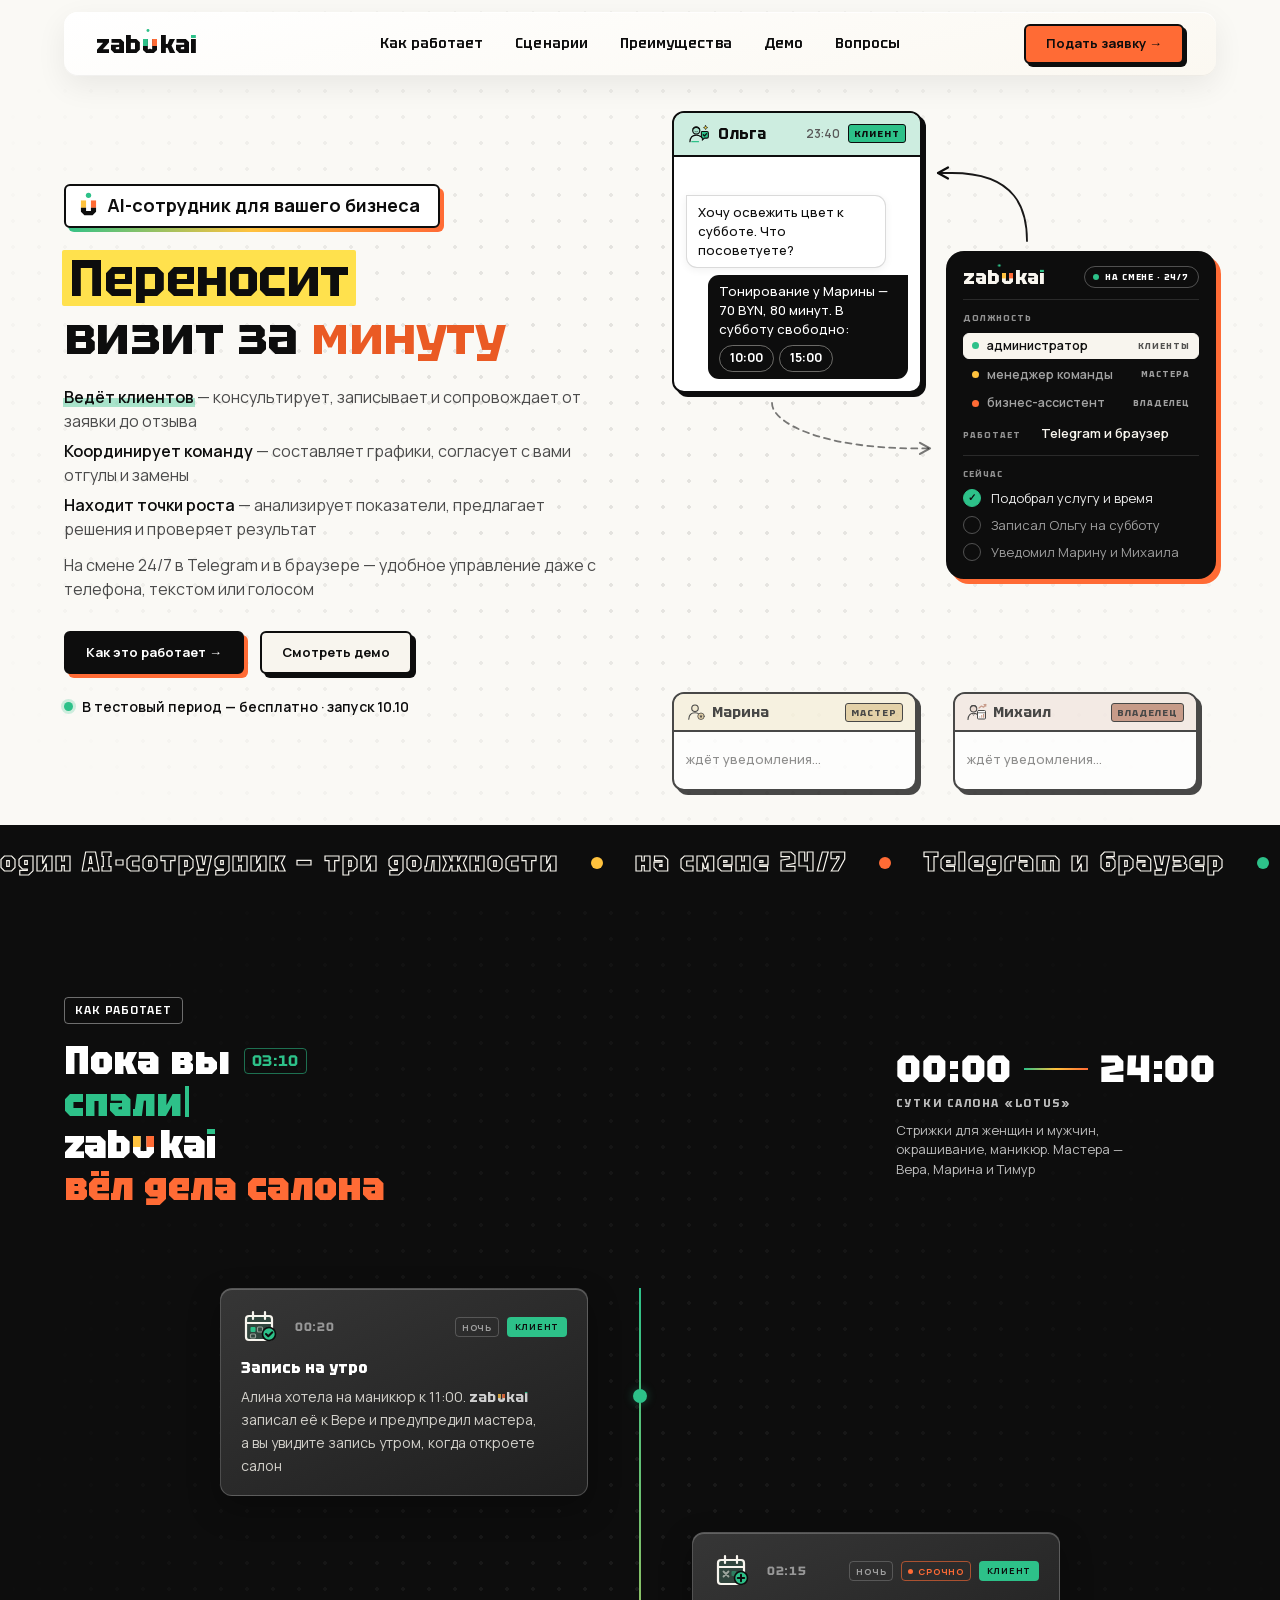
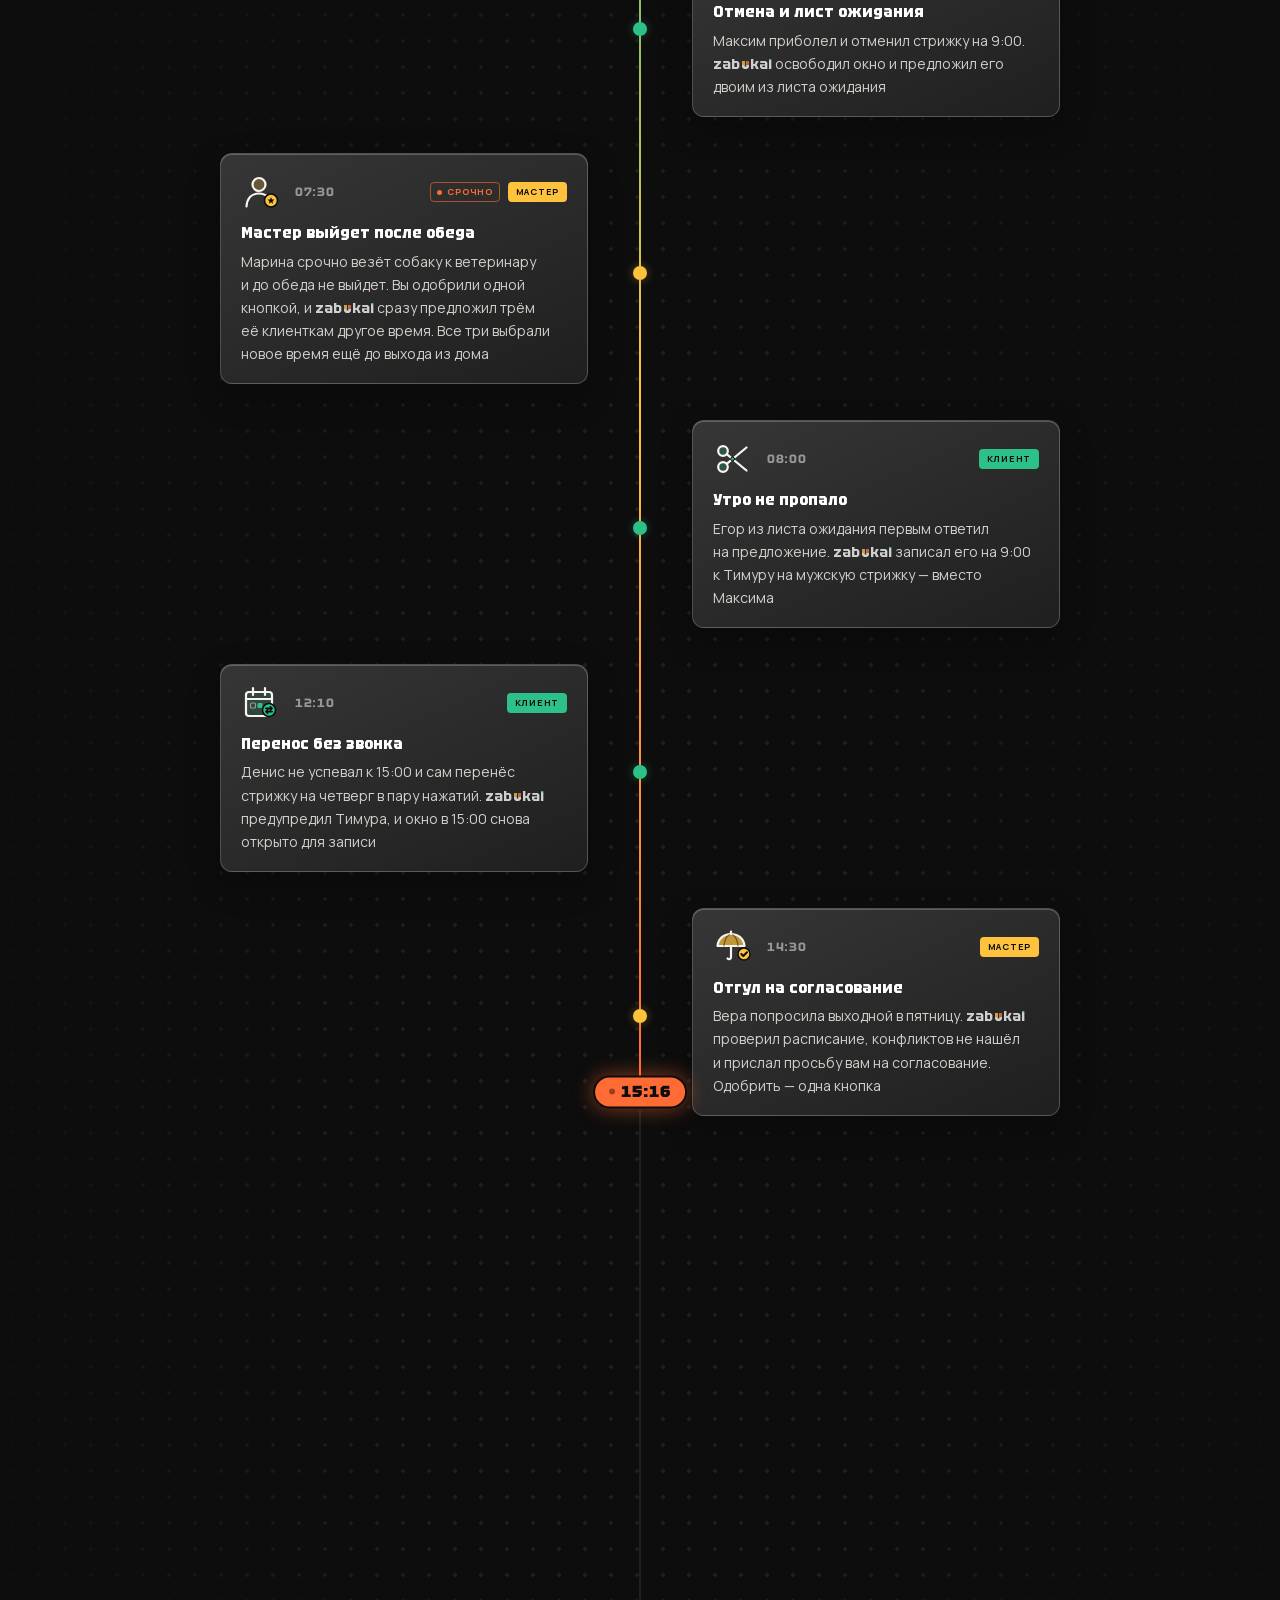
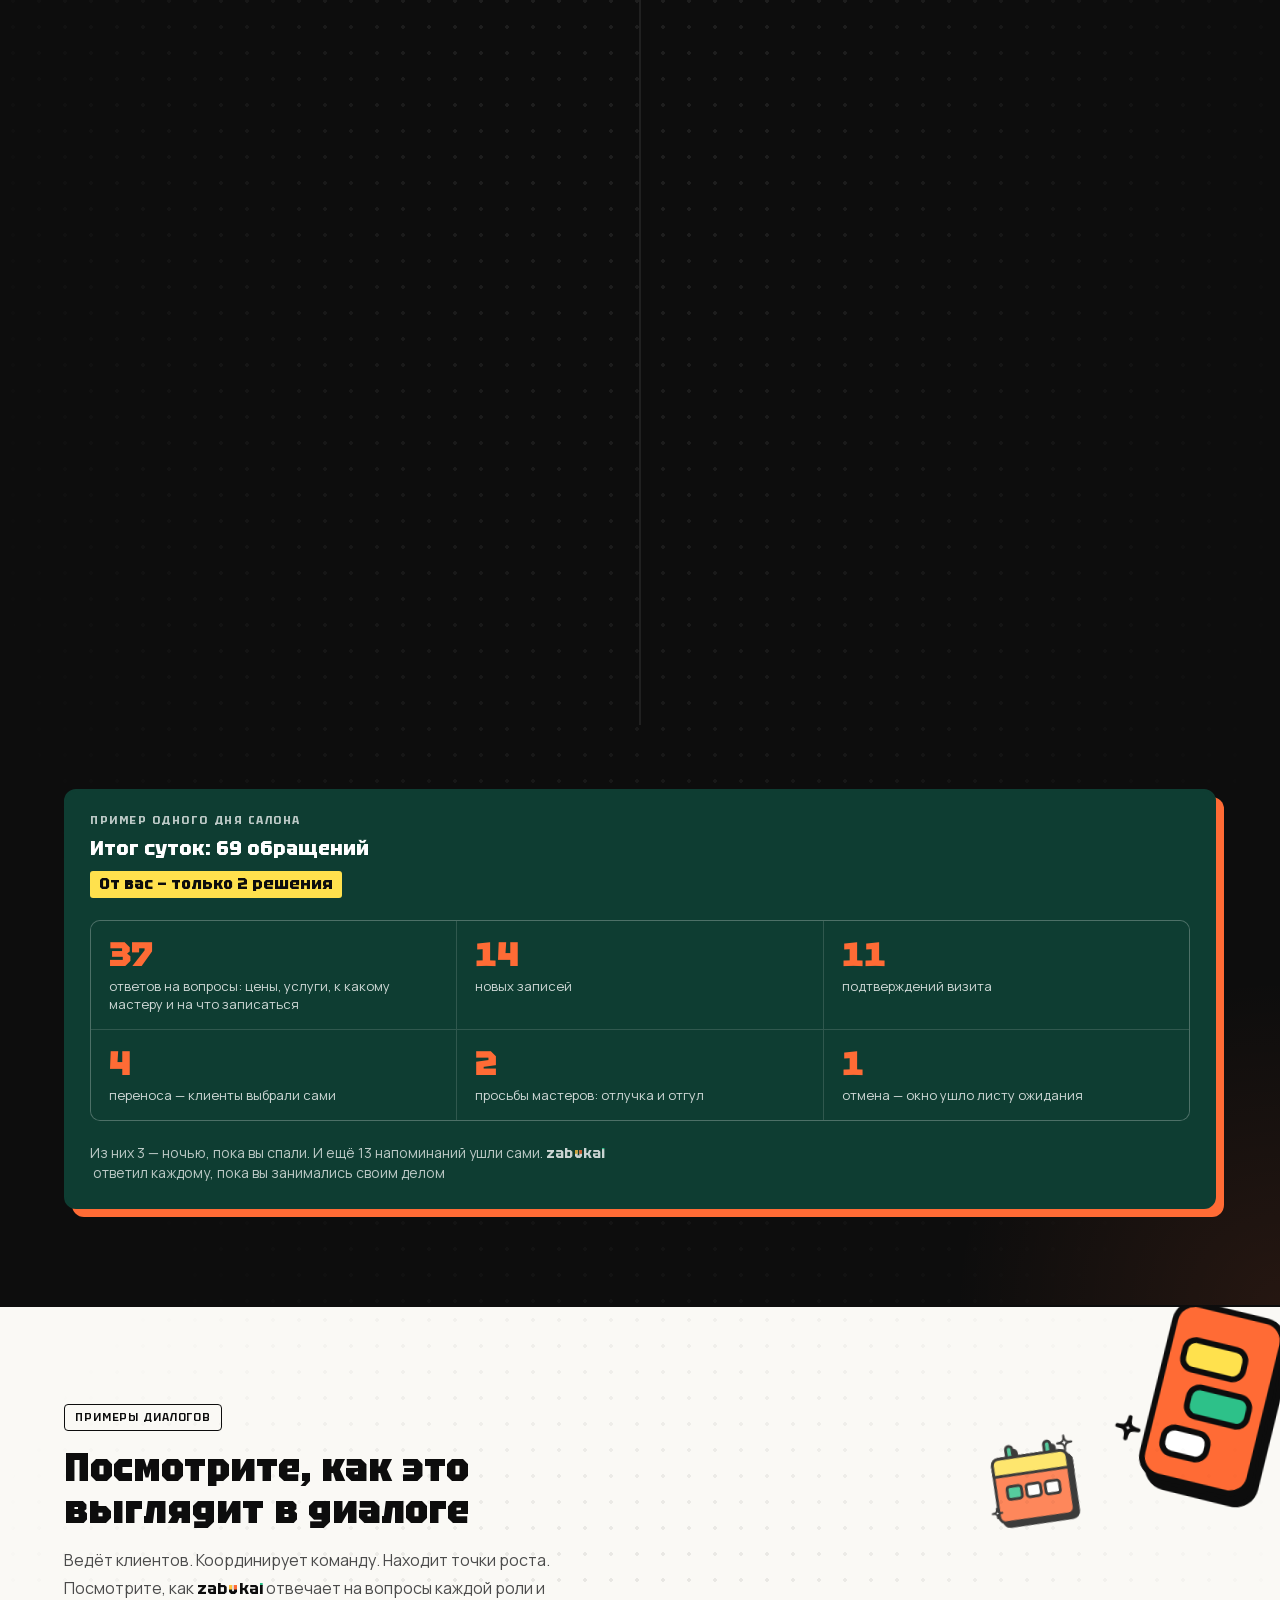
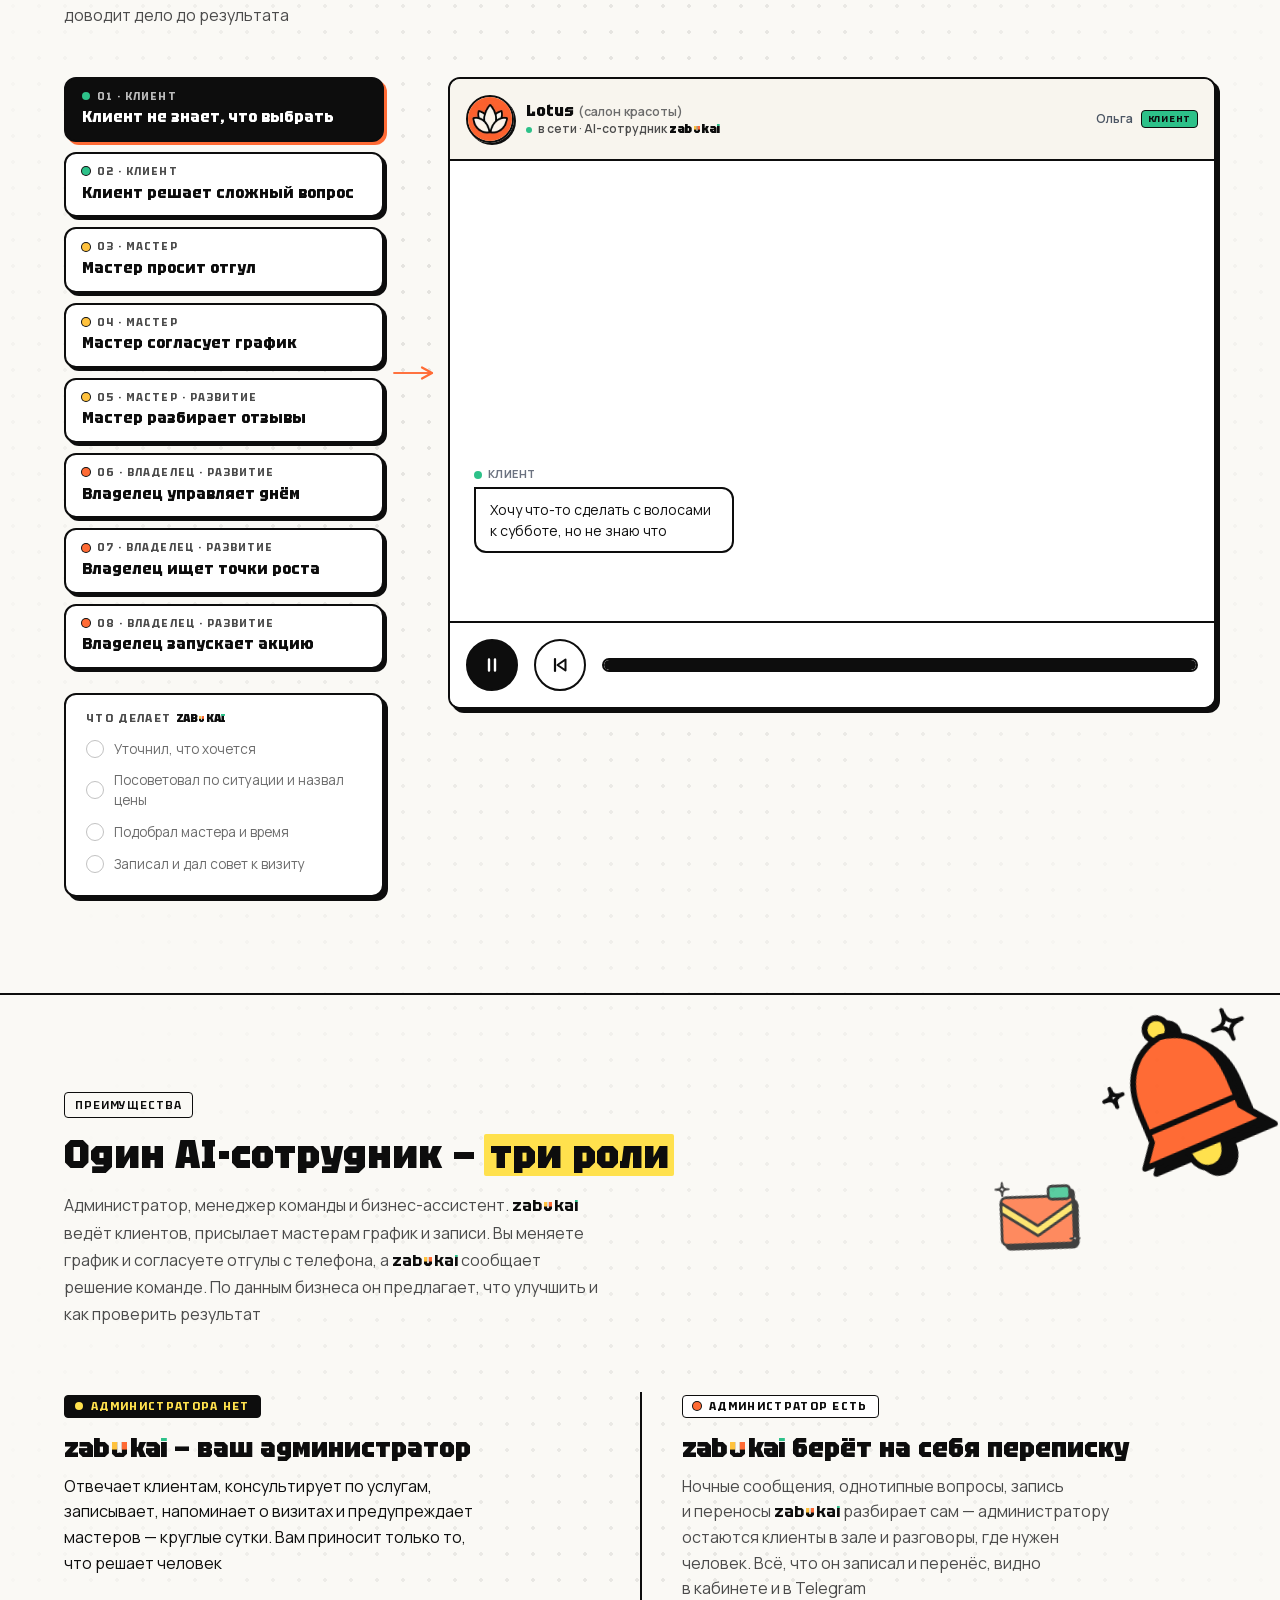
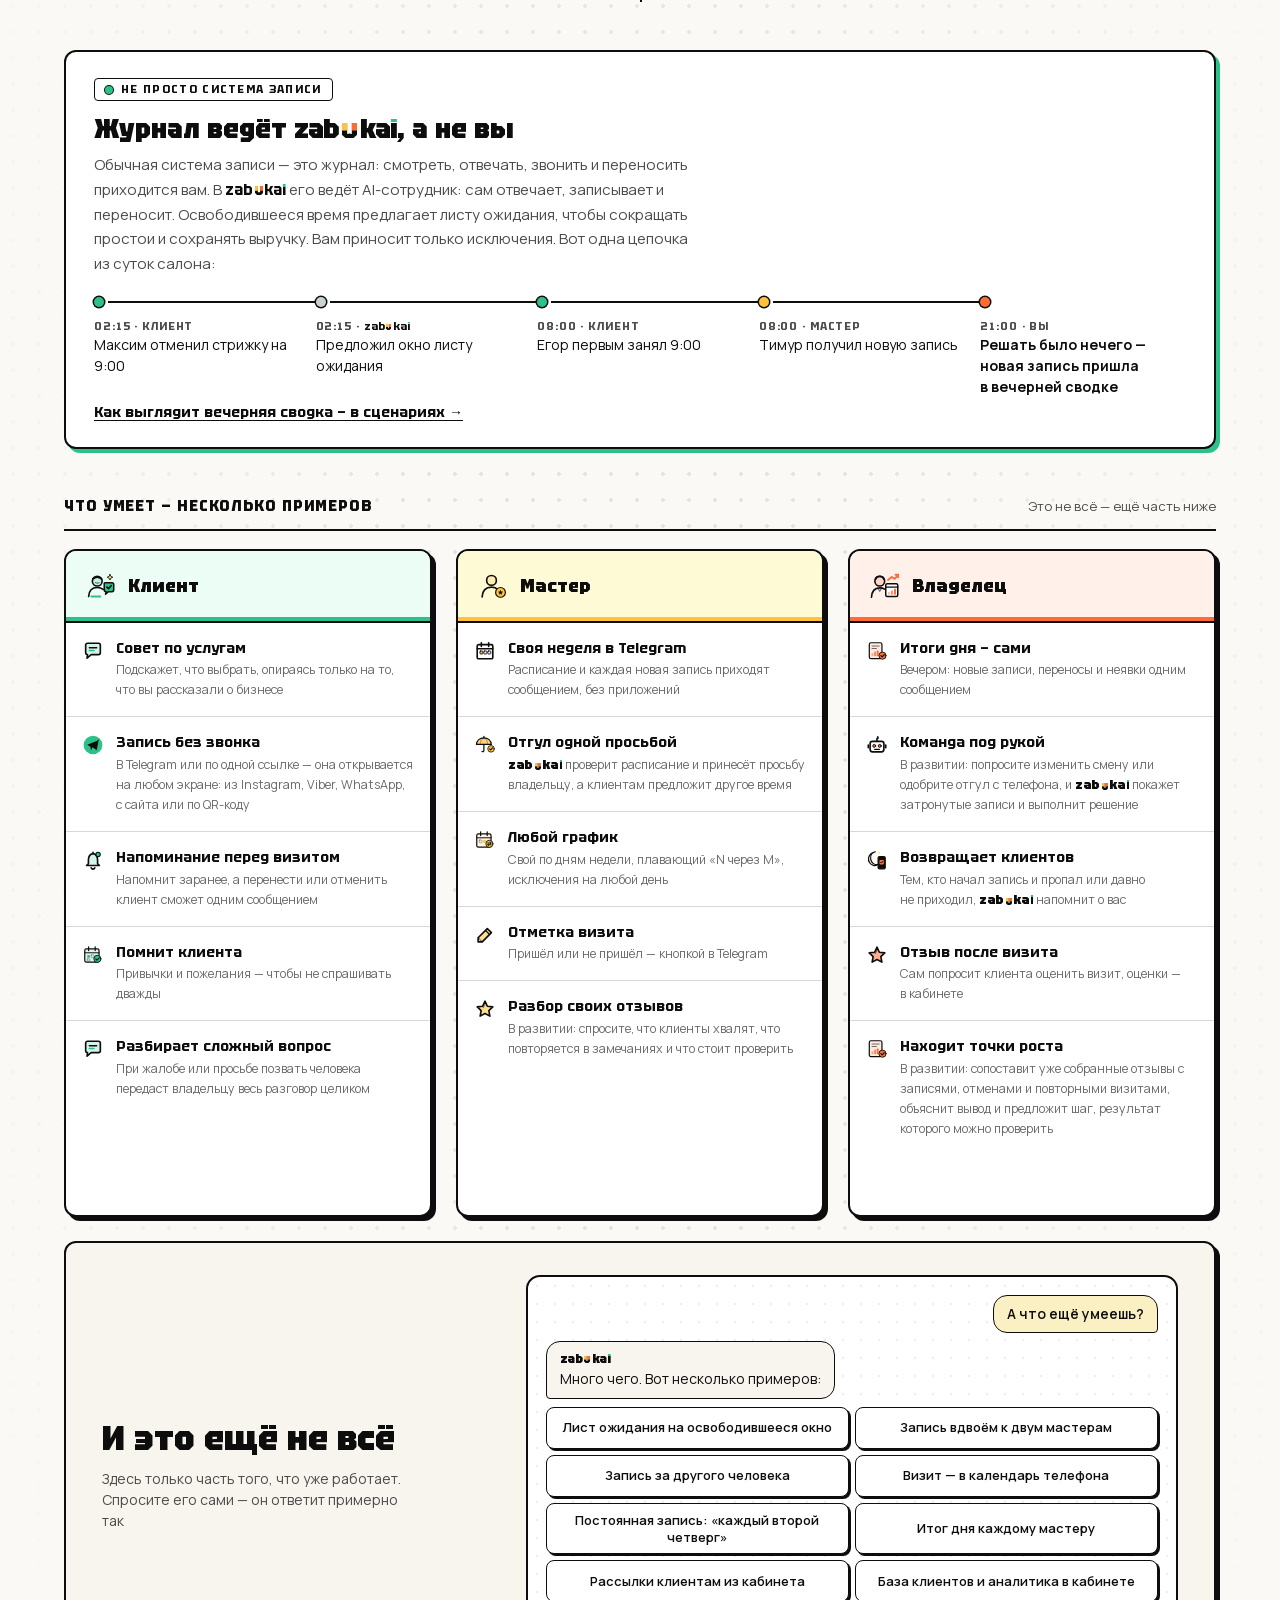
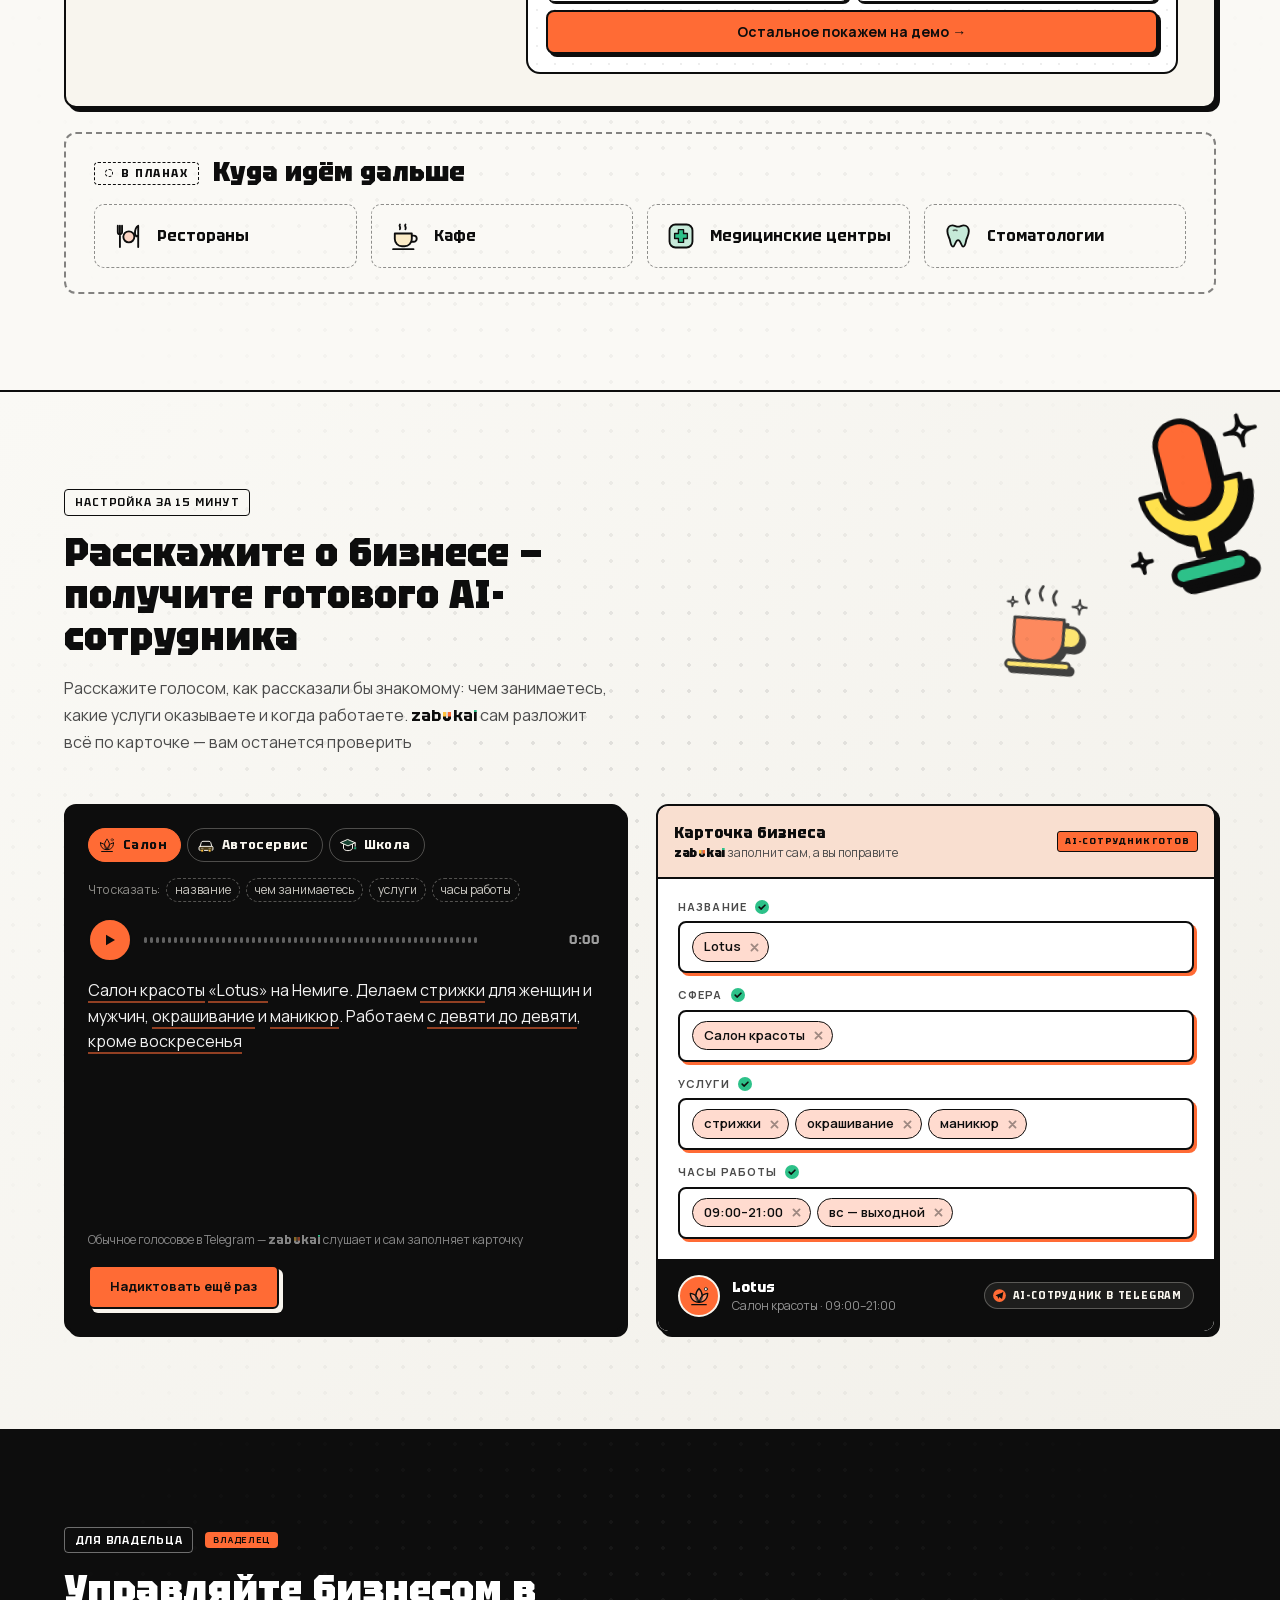
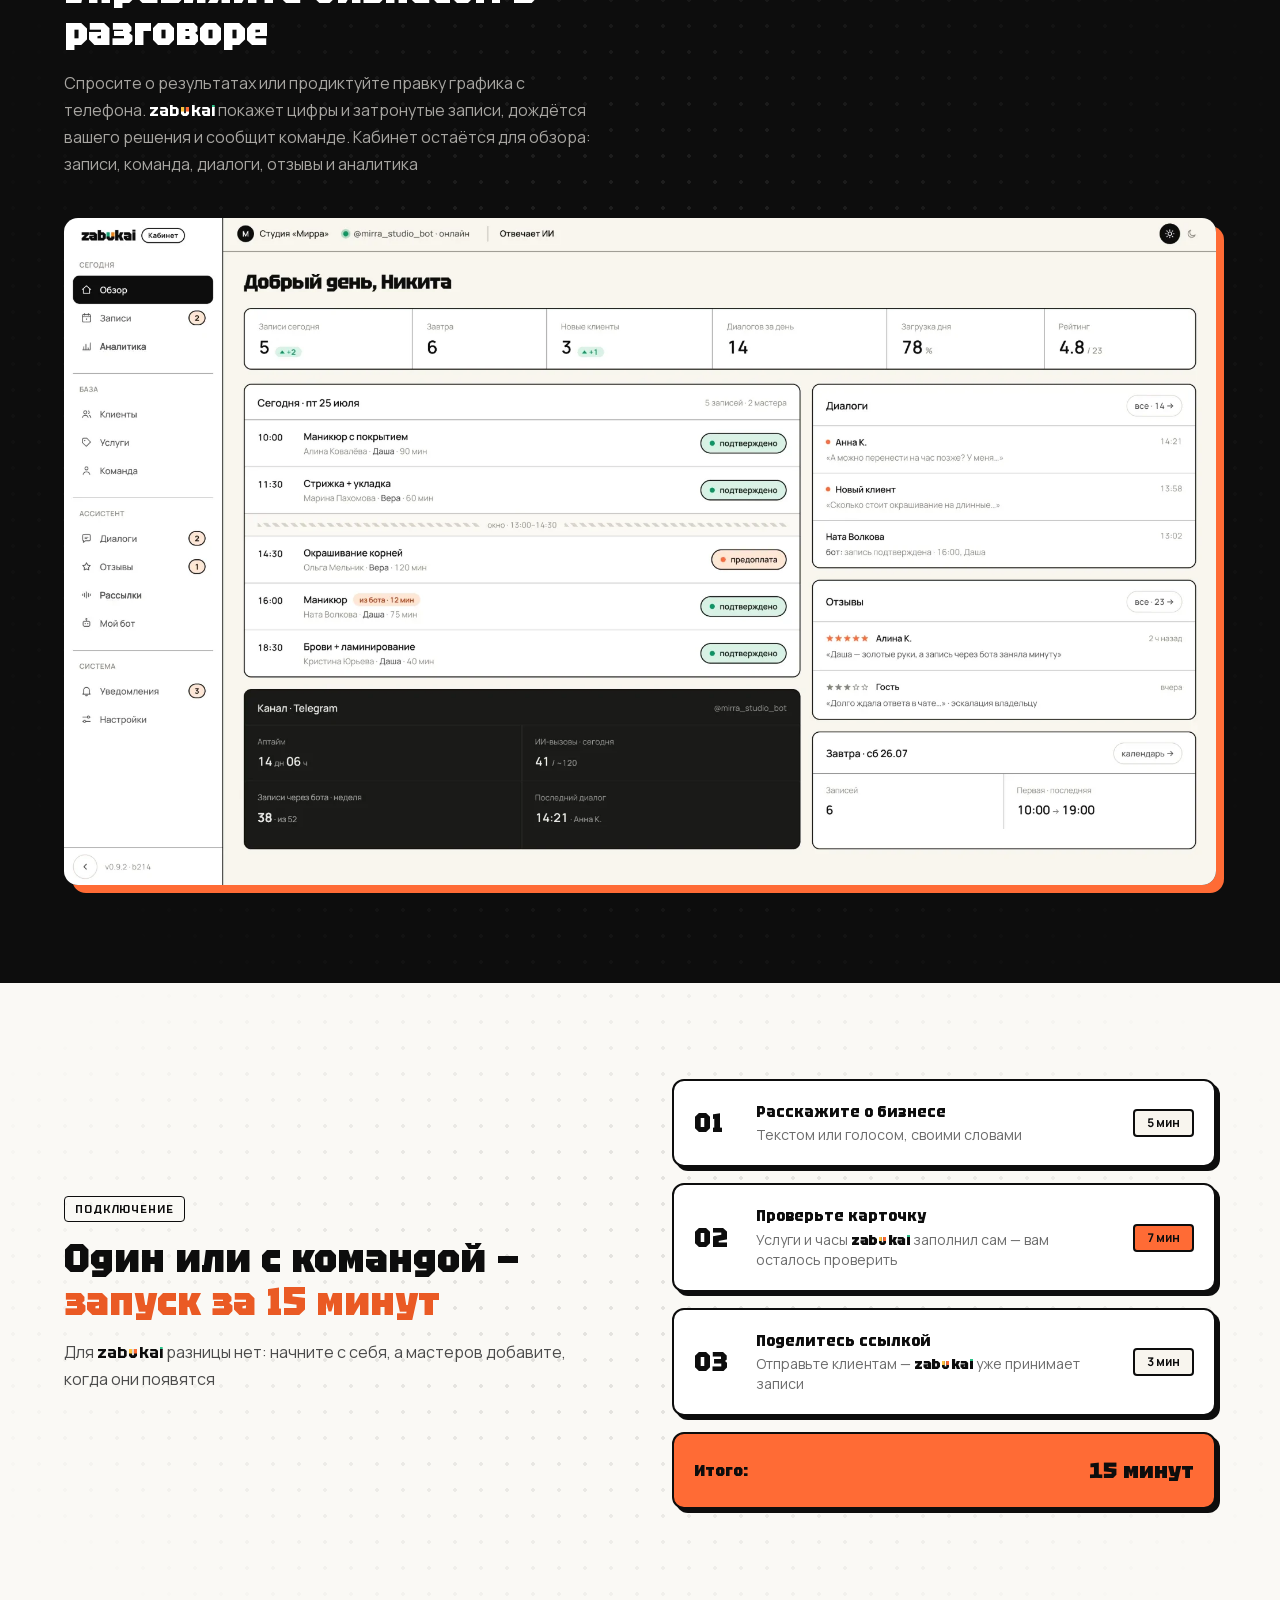
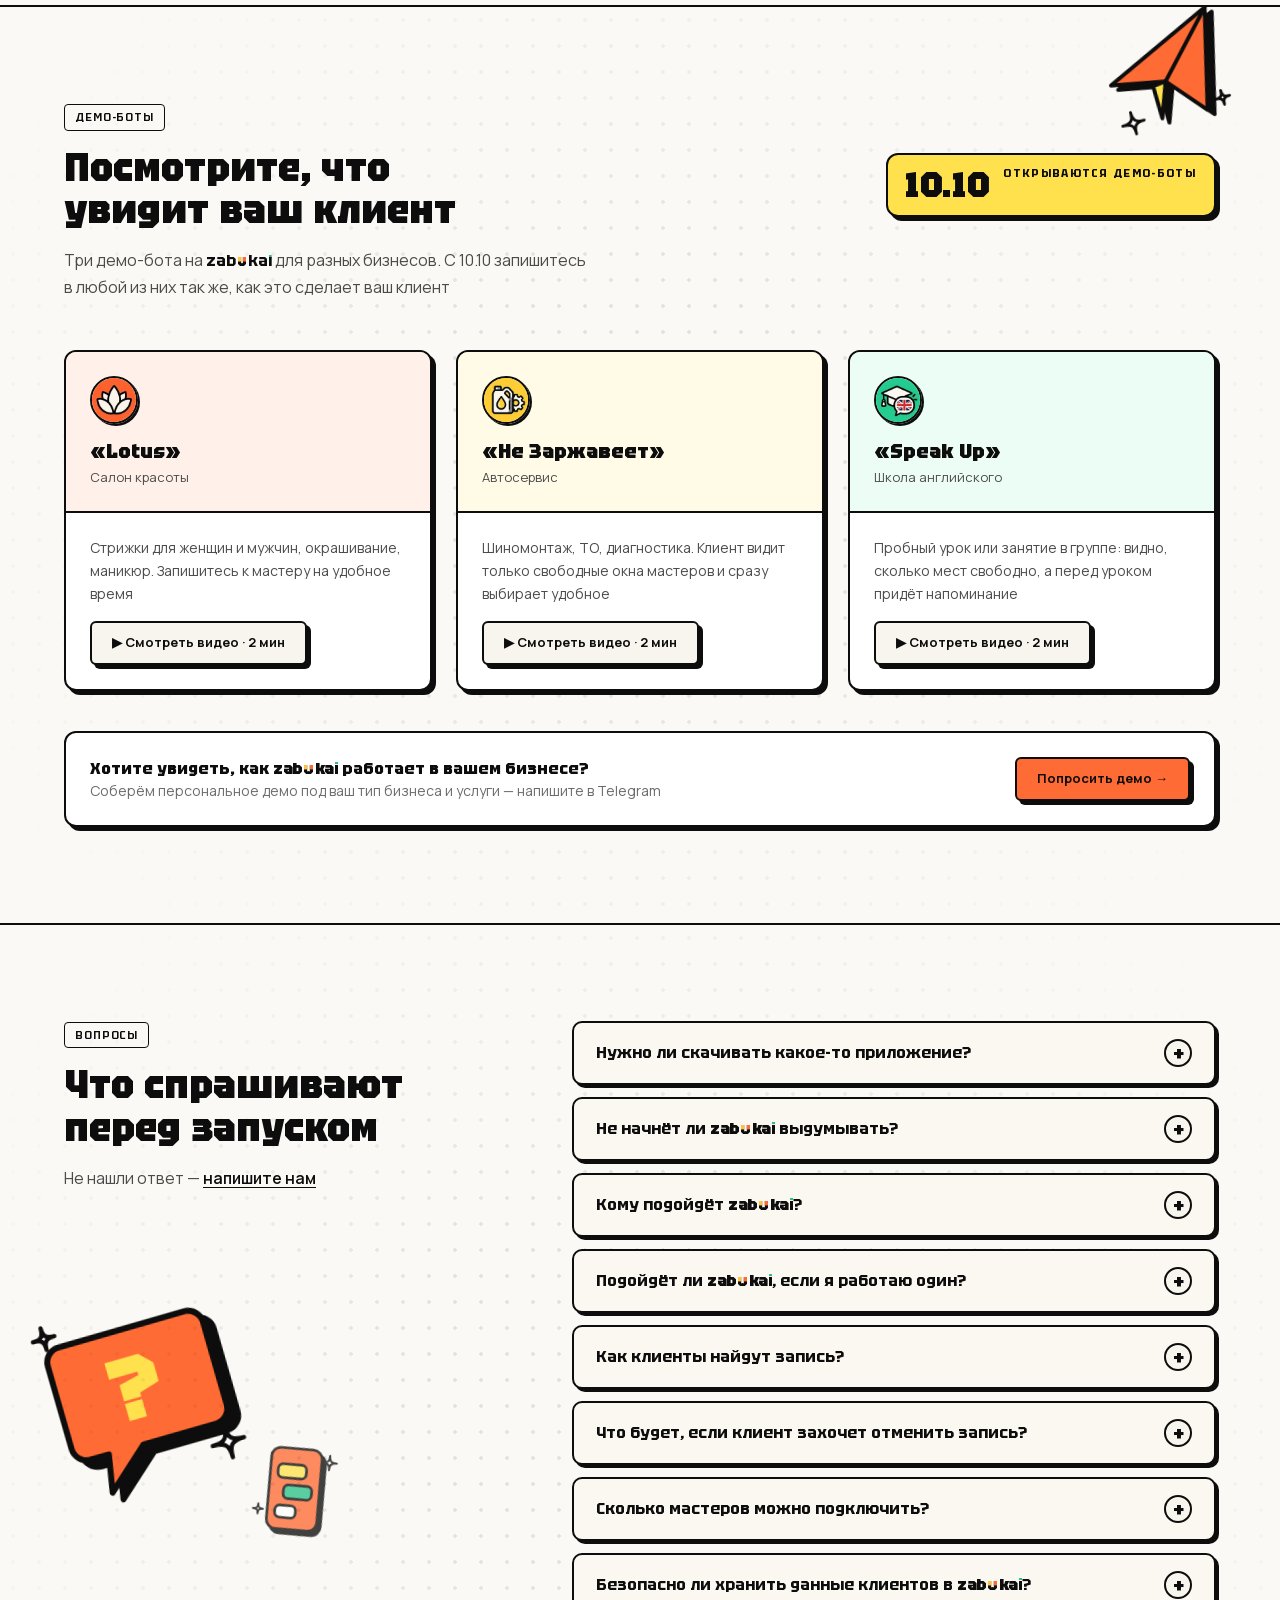
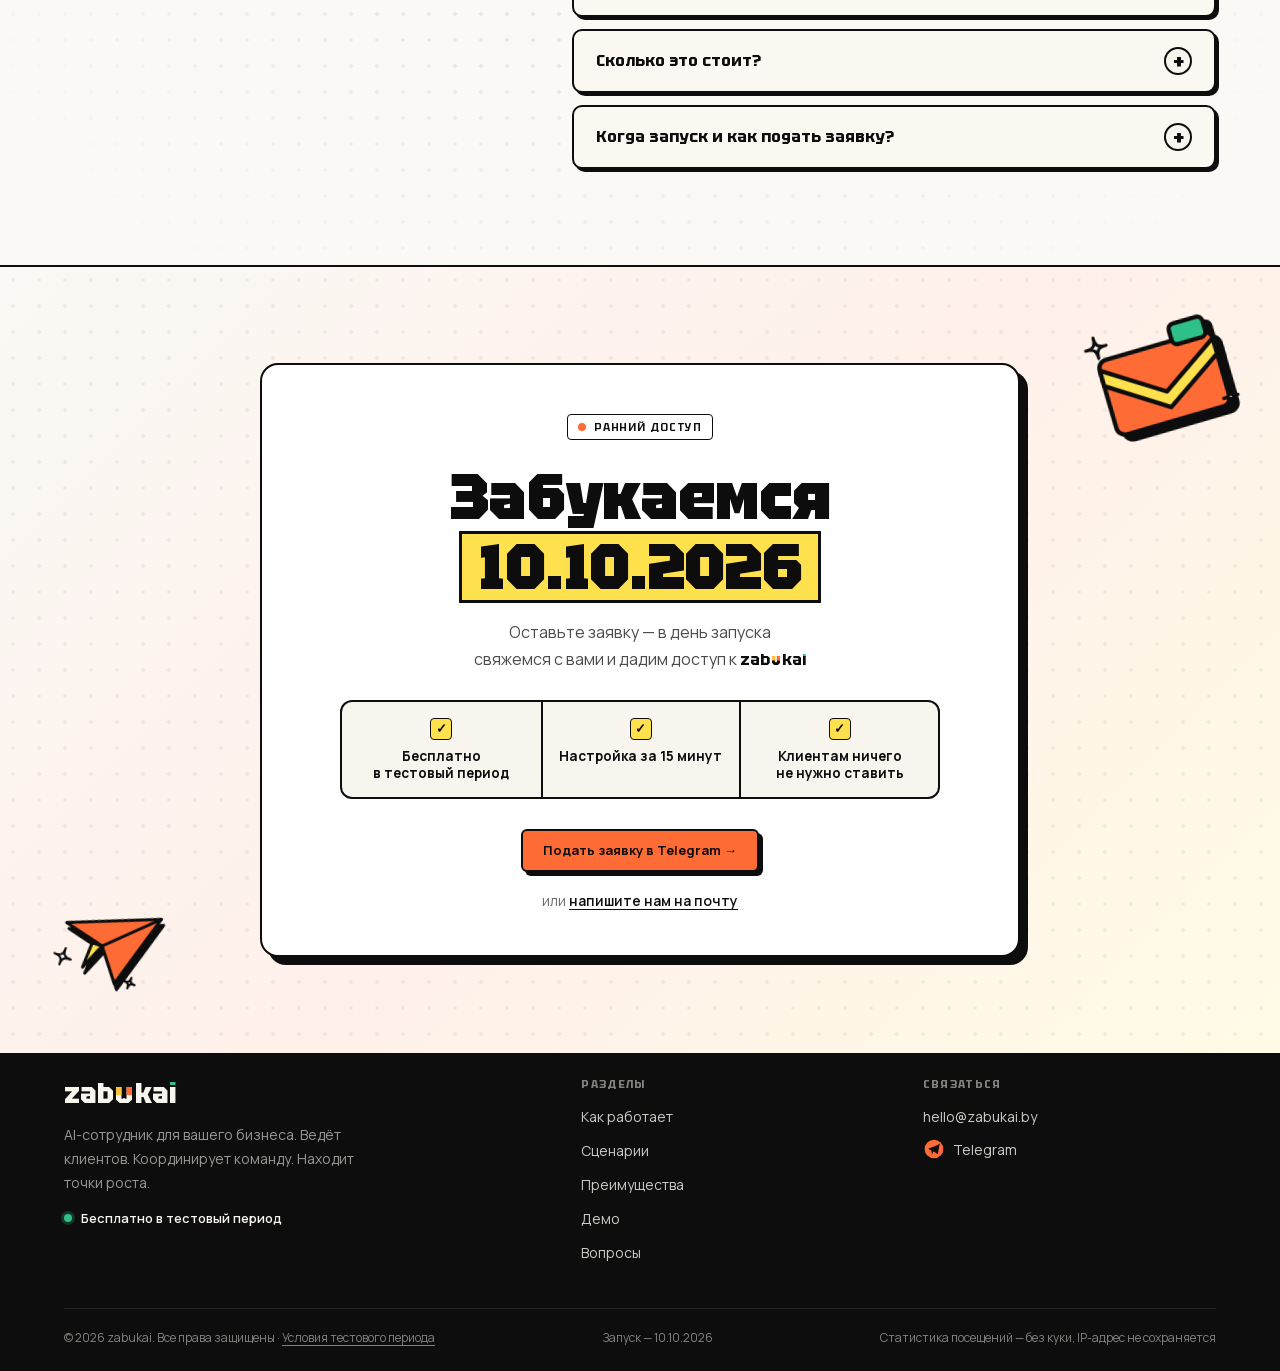
==== commit b0ad7ac1: "site build" ====
--- a/index.html
+++ b/index.html
@@ -3,30 +3,30 @@
 <head>
 <meta charset="utf-8">
 <meta name="viewport" content="width=device-width, initial-scale=1">
-<meta http-equiv="Content-Security-Policy" content="default-src 'none'; script-src 'sha256-ZT9Ff65RZPsoL/0VZyAF4XQfjhexBW3NCEykd7B4SLs=' 'sha256-h6MzEEzvFKsE3Bms8qsWGlfa4GqAZpSFzul0wiFbJuE=' 'sha256-Ei9RyCVfbyrfcmfSEFZIFqy3e2iWElhq21FEuOdEoJY=' https://*.posthog.com; style-src 'self' 'unsafe-inline'; img-src 'self' data:; media-src 'self'; font-src 'self'; connect-src 'self' https://*.posthog.com; manifest-src 'self'; base-uri 'none'; form-action 'self'; upgrade-insecure-requests">
+<meta http-equiv="Content-Security-Policy" content="default-src 'none'; script-src 'sha256-ZT9Ff65RZPsoL/0VZyAF4XQfjhexBW3NCEykd7B4SLs=' 'sha256-4jj+fux7Uzlsnh7NhnU50DFwFl1UgIf5pa2IVNBOv2c=' 'sha256-Ei9RyCVfbyrfcmfSEFZIFqy3e2iWElhq21FEuOdEoJY=' https://*.posthog.com; style-src 'self' 'unsafe-inline'; img-src 'self' data:; media-src 'self'; font-src 'self'; connect-src 'self' https://*.posthog.com; manifest-src 'self'; base-uri 'none'; form-action 'self'; upgrade-insecure-requests">
 <meta name="referrer" content="strict-origin-when-cross-origin">
-<title>zabukai — ИИ-администратор: понимает клиентов, консультирует, записывает</title>
-<meta name="description" content="Отвечает клиентам круглосуточно. Знает ваши услуги, цены и правила и говорит с клиентами так, как принято у вас. Записывает и оставляет вам только важные решения. В Telegram и по ссылке.">
+<title>zabukai — AI-сотрудник для вашего бизнеса</title>
+<meta name="description" content="Ведёт клиентов. Координирует команду. Находит точки роста. Один AI-сотрудник связывает разговоры клиента, мастера и владельца — в Telegram и в браузере.">
 <link rel="canonical" href="https://zabukai.by/">
 <meta name="robots" content="index, follow, max-image-preview:large, max-snippet:-1">
 <meta name="theme-color" content="#FAF9F5">
 <meta property="og:type" content="website">
 <meta property="og:site_name" content="zabukai">
 <meta property="og:locale" content="ru_RU">
-<meta property="og:title" content="zabukai — ИИ-администратор: понимает клиентов, консультирует, записывает">
-<meta property="og:description" content="Отвечает клиентам круглосуточно. Знает ваши услуги, цены и правила и говорит с клиентами так, как принято у вас. Записывает и оставляет вам только важные решения. В Telegram и по ссылке.">
+<meta property="og:title" content="zabukai — AI-сотрудник для вашего бизнеса">
+<meta property="og:description" content="Ведёт клиентов. Координирует команду. Находит точки роста. Один AI-сотрудник связывает разговоры клиента, мастера и владельца — в Telegram и в браузере.">
 <meta property="og:url" content="https://zabukai.by/">
-<meta property="og:image" content="https://zabukai.by/img/og.png?v=20260924">
+<meta property="og:image" content="https://zabukai.by/img/og.png?v=20260927-4">
 <meta property="og:image:width" content="1200">
 <meta property="og:image:height" content="630">
 <meta property="og:image:type" content="image/png">
-<meta property="og:image:alt" content="Логотип zabukai, строка «ИИ-администратор, который понимает ваших клиентов» среди других его дел и переписка: бот советует клиентке стрижку или тонирование и записывает её на субботу, 15:00">
+<meta property="og:image:alt" content="zabukai — AI-сотрудник для вашего бизнеса: ведёт клиентов, координирует команду, находит точки роста.">
 <meta name="twitter:card" content="summary_large_image">
-<meta name="twitter:image:alt" content="Логотип zabukai, строка «ИИ-администратор, который понимает ваших клиентов» среди других его дел и переписка: бот советует клиентке стрижку или тонирование и записывает её на субботу, 15:00">
+<meta name="twitter:image:alt" content="zabukai — AI-сотрудник для вашего бизнеса: ведёт клиентов, координирует команду, находит точки роста.">
 <link rel="icon" href="/favicon.ico?v=20260924" sizes="32x32">
 <link rel="icon" href="/favicon.svg?v=20260924" type="image/svg+xml">
 <link rel="apple-touch-icon" href="/apple-touch-icon.png?v=20260924">
-<link rel="manifest" href="/site.webmanifest?v=20260924">
+<link rel="manifest" href="/site.webmanifest?v=20260927">
 <link rel="preload" href="/fonts/tektur-cyrillic.woff2" as="font" type="font/woff2" crossorigin>
 <link rel="preload" href="/fonts/tektur-latin.woff2" as="font" type="font/woff2" crossorigin>
 <link rel="preload" href="/fonts/manrope-cyrillic.woff2" as="font" type="font/woff2" crossorigin>
@@ -34,7 +34,7 @@
 {"@context":"https://schema.org","@graph":[
  {"@type":"Organization","@id":"https://zabukai.by/#org","name":"zabukai","url":"https://zabukai.by/","logo":"https://zabukai.by/icons/icon-512.png?v=20260924"},
  {"@type":"WebSite","@id":"https://zabukai.by/#site","url":"https://zabukai.by/","name":"zabukai","alternateName":"Забукай","inLanguage":"ru","publisher":{"@id":"https://zabukai.by/#org"}},
- {"@type":"SoftwareApplication","name":"zabukai","applicationCategory":"BusinessApplication","operatingSystem":"Telegram","url":"https://zabukai.by/","description":"ИИ-администратор: понимает клиентов, консультирует по услугам бизнеса, записывает, переносит и отменяет визиты, напоминает о них, предупреждает мастера, собирает отзывы и присылает итоги дня — круглосуточно, в Telegram и по ссылке.","publisher":{"@id":"https://zabukai.by/#org"}}
+ {"@type":"SoftwareApplication","name":"zabukai","applicationCategory":"BusinessApplication","operatingSystem":"Telegram and Web","url":"https://zabukai.by/","description":"AI-сотрудник для бизнеса по записи: ведёт клиентов, координирует команду и помогает владельцу находить точки роста на основе данных бизнеса.","publisher":{"@id":"https://zabukai.by/#org"}}
 ]}
 </script>
 <!--zk:mark-css-->
@@ -59,7 +59,7 @@
 <style>@font-face{font-family:'Manrope';font-style:normal;font-weight:400 800;font-display:swap;src:url(/fonts/manrope-cyrillic.woff2) format('woff2');unicode-range:U+0301, U+0400-045F, U+0490-0491, U+04B0-04B1, U+2116}
 @font-face{font-family:'Manrope';font-style:normal;font-weight:400 800;font-display:swap;src:url(/fonts/manrope-latin.woff2) format('woff2');unicode-range:U+0000-00FF, U+0131, U+0152-0153, U+02BB-02BC, U+02C6, U+02DA, U+02DC, U+0304, U+0308, U+0329, U+2000-206F, U+20AC, U+2122, U+2191, U+2193, U+2212, U+2215, U+FEFF, U+FFFD}
 @font-face{font-family:'Tektur';font-style:normal;font-weight:400 900;font-display:swap;src:url(/fonts/tektur-cyrillic.woff2) format('woff2');unicode-range:U+0301, U+0400-045F, U+0490-0491, U+04B0-04B1, U+2116}
-@font-face{font-family:'Tektur';font-style:normal;font-weight:400 900;font-display:swap;src:url(/fonts/tektur-latin.woff2) format('woff2');unicode-range:U+0000-00FF, U+0131, U+0152-0153, U+02BB-02BC, U+02C6, U+02DA, U+02DC, U+0304, U+0308, U+0329, U+2000-206F, U+20AC, U+2122, U+2191, U+2193, U+2212, U+2215, U+FEFF, U+FFFD}@layer components;@layer properties{@supports (((-webkit-hyphens:none)) and (not (margin-trim:inline))) or ((-moz-orient:inline) and (not (color:rgb(from red r g b)))){*,:before,:after,::backdrop{--tw-translate-x:0;--tw-translate-y:0;--tw-translate-z:0;--tw-rotate-x:initial;--tw-rotate-y:initial;--tw-rotate-z:initial;--tw-skew-x:initial;--tw-skew-y:initial;--tw-divide-y-reverse:0;--tw-border-style:solid;--tw-leading:initial;--tw-font-weight:initial;--tw-tracking:initial;--tw-shadow:0 0 #0000;--tw-shadow-color:initial;--tw-shadow-alpha:100%;--tw-inset-shadow:0 0 #0000;--tw-inset-shadow-color:initial;--tw-inset-shadow-alpha:100%;--tw-ring-color:initial;--tw-ring-shadow:0 0 #0000;--tw-inset-ring-color:initial;--tw-inset-ring-shadow:0 0 #0000;--tw-ring-inset:initial;--tw-ring-offset-width:0px;--tw-ring-offset-color:#fff;--tw-ring-offset-shadow:0 0 #0000;--tw-outline-style:solid;--tw-blur:initial;--tw-brightness:initial;--tw-contrast:initial;--tw-grayscale:initial;--tw-hue-rotate:initial;--tw-invert:initial;--tw-opacity:initial;--tw-saturate:initial;--tw-sepia:initial;--tw-drop-shadow:initial;--tw-drop-shadow-color:initial;--tw-drop-shadow-alpha:100%;--tw-drop-shadow-size:initial;--tw-backdrop-blur:initial;--tw-backdrop-brightness:initial;--tw-backdrop-contrast:initial;--tw-backdrop-grayscale:initial;--tw-backdrop-hue-rotate:initial;--tw-backdrop-invert:initial;--tw-backdrop-opacity:initial;--tw-backdrop-saturate:initial;--tw-backdrop-sepia:initial;--tw-duration:initial;--tw-ease:initial}}}@layer theme{:root,:host{--font-sans:"Manrope", sans-serif;--font-mono:ui-monospace, SFMono-Regular, Menlo, Monaco, Consolas, "Liberation Mono", "Courier New", monospace;--color-green-500:oklch(72.3% .219 149.579);--color-white:#fff;--spacing:.25rem;--container-xs:20rem;--container-md:28rem;--container-lg:32rem;--container-2xl:42rem;--container-3xl:48rem;--text-xs:.75rem;--text-xs--line-height:calc(1 / .75);--text-sm:.875rem;--text-sm--line-height:calc(1.25 / .875);--text-base:1rem;--text-base--line-height:calc(1.5 / 1);--text-lg:1.125rem;--text-lg--line-height:calc(1.75 / 1.125);--text-2xl:1.5rem;--text-2xl--line-height:calc(2 / 1.5);--font-weight-medium:500;--font-weight-semibold:600;--font-weight-bold:700;--font-weight-black:900;--tracking-wider:.05em;--tracking-widest:.1em;--leading-relaxed:1.625;--ease-out:cubic-bezier(0, 0, .2, 1);--ease-in-out:cubic-bezier(.4, 0, .2, 1);--default-transition-duration:.15s;--default-transition-timing-function:cubic-bezier(.4, 0, .2, 1);--default-font-family:var(--font-sans);--default-mono-font-family:var(--font-mono)}}@layer base{*,:after,:before,::backdrop{box-sizing:border-box;border:0 solid;margin:0;padding:0}::file-selector-button{box-sizing:border-box;border:0 solid;margin:0;padding:0}html,:host{-webkit-text-size-adjust:100%;tab-size:4;line-height:1.5;font-family:var(--default-font-family,ui-sans-serif, system-ui, sans-serif, "Apple Color Emoji", "Segoe UI Emoji", "Segoe UI Symbol", "Noto Color Emoji");font-feature-settings:var(--default-font-feature-settings,normal);font-variation-settings:var(--default-font-variation-settings,normal);-webkit-tap-highlight-color:transparent}hr{height:0;color:inherit;border-top-width:1px}abbr:where([title]){-webkit-text-decoration:underline dotted;text-decoration:underline dotted}h1,h2,h3,h4,h5,h6{font-size:inherit;font-weight:inherit}a{color:inherit;-webkit-text-decoration:inherit;-webkit-text-decoration:inherit;-webkit-text-decoration:inherit;-webkit-text-decoration:inherit;text-decoration:inherit}b,strong{font-weight:bolder}code,kbd,samp,pre{font-family:var(--default-mono-font-family,ui-monospace, SFMono-Regular, Menlo, Monaco, Consolas, "Liberation Mono", "Courier New", monospace);font-feature-settings:var(--default-mono-font-feature-settings,normal);font-variation-settings:var(--default-mono-font-variation-settings,normal);font-size:1em}small{font-size:80%}sub,sup{vertical-align:baseline;font-size:75%;line-height:0;position:relative}sub{bottom:-.25em}sup{top:-.5em}table{text-indent:0;border-color:inherit;border-collapse:collapse}:-moz-focusring{outline:auto}progress{vertical-align:baseline}summary{display:list-item}ol,ul,menu{list-style:none}img,svg,video,canvas,audio,iframe,embed,object{vertical-align:middle;display:block}img,video{max-width:100%;height:auto}button,input,select,optgroup,textarea{font:inherit;font-feature-settings:inherit;font-variation-settings:inherit;letter-spacing:inherit;color:inherit;opacity:1;background-color:#0000;border-radius:0}::file-selector-button{font:inherit;font-feature-settings:inherit;font-variation-settings:inherit;letter-spacing:inherit;color:inherit;opacity:1;background-color:#0000;border-radius:0}:where(select:is([multiple],[size])) optgroup{font-weight:bolder}:where(select:is([multiple],[size])) optgroup option{padding-inline-start:20px}::file-selector-button{margin-inline-end:4px}::placeholder{opacity:1}@supports (not ((-webkit-appearance:-apple-pay-button))) or (contain-intrinsic-size:1px){::placeholder{color:currentColor}@supports (color:color-mix(in lab, red, red)){::placeholder{color:color-mix(in oklab, currentcolor 50%, transparent)}}}textarea{resize:vertical}::-webkit-search-decoration{-webkit-appearance:none}::-webkit-date-and-time-value{min-height:1lh;text-align:inherit}::-webkit-datetime-edit{display:inline-flex}::-webkit-datetime-edit-fields-wrapper{padding:0}::-webkit-datetime-edit{padding-block:0}::-webkit-datetime-edit-year-field{padding-block:0}::-webkit-datetime-edit-month-field{padding-block:0}::-webkit-datetime-edit-day-field{padding-block:0}::-webkit-datetime-edit-hour-field{padding-block:0}::-webkit-datetime-edit-minute-field{padding-block:0}::-webkit-datetime-edit-second-field{padding-block:0}::-webkit-datetime-edit-millisecond-field{padding-block:0}::-webkit-datetime-edit-meridiem-field{padding-block:0}::-webkit-calendar-picker-indicator{line-height:1}:-moz-ui-invalid{box-shadow:none}button,input:where([type=button],[type=reset],[type=submit]){appearance:button}::file-selector-button{appearance:button}::-webkit-inner-spin-button{height:auto}::-webkit-outer-spin-button{height:auto}[hidden]:where(:not([hidden=until-found])){display:none!important}}@layer utilities{.pointer-events-none{pointer-events:none}.visible{visibility:visible}.absolute{position:absolute}.fixed{position:fixed}.relative{position:relative}.inset-0{inset:calc(var(--spacing) * 0)}.start{inset-inline-start:var(--spacing)}.end{inset-inline-end:var(--spacing)}.top-0{top:calc(var(--spacing) * 0)}.top-1{top:calc(var(--spacing) * 1)}.right-0{right:calc(var(--spacing) * 0)}.bottom-0{bottom:calc(var(--spacing) * 0)}.left-0{left:calc(var(--spacing) * 0)}.left-1{left:calc(var(--spacing) * 1)}.left-1\/2{left:50%}.z-50{z-index:50}.mx-auto{margin-inline:auto}.mt-1{margin-top:calc(var(--spacing) * 1)}.mt-3{margin-top:calc(var(--spacing) * 3)}.mt-16{margin-top:calc(var(--spacing) * 16)}.mb-1{margin-bottom:calc(var(--spacing) * 1)}.mb-2{margin-bottom:calc(var(--spacing) * 2)}.mb-3{margin-bottom:calc(var(--spacing) * 3)}.mb-4{margin-bottom:calc(var(--spacing) * 4)}.mb-6{margin-bottom:calc(var(--spacing) * 6)}.mb-10{margin-bottom:calc(var(--spacing) * 10)}.mb-12{margin-bottom:calc(var(--spacing) * 12)}.mb-16{margin-bottom:calc(var(--spacing) * 16)}.mb-20{margin-bottom:calc(var(--spacing) * 20)}.ml-auto{margin-left:auto}.block{display:block}.flex{display:flex}.grid{display:grid}.hidden{display:none}.inline{display:inline}.inline-block{display:inline-block}.h-0{height:calc(var(--spacing) * 0)}.h-0\.5{height:calc(var(--spacing) * .5)}.h-1{height:calc(var(--spacing) * 1)}.h-1\.5{height:calc(var(--spacing) * 1.5)}.h-2{height:calc(var(--spacing) * 2)}.h-7{height:calc(var(--spacing) * 7)}.h-9{height:calc(var(--spacing) * 9)}.h-20{height:calc(var(--spacing) * 20)}.h-96{height:calc(var(--spacing) * 96)}.w-1{width:calc(var(--spacing) * 1)}.w-1\.5{width:calc(var(--spacing) * 1.5)}.w-2{width:calc(var(--spacing) * 2)}.w-5{width:calc(var(--spacing) * 5)}.w-7{width:calc(var(--spacing) * 7)}.w-9{width:calc(var(--spacing) * 9)}.w-96{width:calc(var(--spacing) * 96)}.w-fit{width:fit-content}.w-full{width:100%}.w-max{width:max-content}.max-w-md{max-width:var(--container-md)}.flex-1{flex:1}.flex-shrink-0{flex-shrink:0}.-translate-x-1{--tw-translate-x:calc(var(--spacing) * -1);translate:var(--tw-translate-x) var(--tw-translate-y)}.-translate-x-1\/2{--tw-translate-x:calc(calc(1 / 2 * 100%) * -1);translate:var(--tw-translate-x) var(--tw-translate-y)}.transform{transform:var(--tw-rotate-x,) var(--tw-rotate-y,) var(--tw-rotate-z,) var(--tw-skew-x,) var(--tw-skew-y,)}.resize{resize:both}.grid-cols-1{grid-template-columns:repeat(1,minmax(0,1fr))}.grid-cols-2{grid-template-columns:repeat(2,minmax(0,1fr))}.grid-cols-\[1fr_56px_1fr\]{grid-template-columns:1fr 56px 1fr}.flex-col{flex-direction:column}.flex-row{flex-direction:row}.flex-wrap{flex-wrap:wrap}.items-center{align-items:center}.items-start{align-items:flex-start}.items-stretch{align-items:stretch}.justify-between{justify-content:space-between}.justify-center{justify-content:center}.justify-end{justify-content:flex-end}.justify-start{justify-content:flex-start}.gap-0{gap:calc(var(--spacing) * 0)}.gap-1{gap:calc(var(--spacing) * 1)}.gap-1\.5{gap:calc(var(--spacing) * 1.5)}.gap-2{gap:calc(var(--spacing) * 2)}.gap-3{gap:calc(var(--spacing) * 3)}.gap-4{gap:calc(var(--spacing) * 4)}.gap-5{gap:calc(var(--spacing) * 5)}.gap-6{gap:calc(var(--spacing) * 6)}.gap-8{gap:calc(var(--spacing) * 8)}.gap-12{gap:calc(var(--spacing) * 12)}.gap-16{gap:calc(var(--spacing) * 16)}.overflow-hidden{overflow:hidden}.rounded-full{border-radius:3.40282e38px}.border{border-style:var(--tw-border-style);border-width:1px}.border-2{border-style:var(--tw-border-style);border-width:2px}.border-y-2{border-block-style:var(--tw-border-style);border-block-width:2px}.border-t-2{border-top-style:var(--tw-border-style);border-top-width:2px}.border-b-2{border-bottom-style:var(--tw-border-style);border-bottom-width:2px}.border-\[\#0D0D0D\]{border-color:#0d0d0d}.bg-\[\#0D0D0D\]{background-color:#0d0d0d}.bg-\[\#FF6B35\]{background-color:#ff6b35}.bg-white{background-color:var(--color-white)}.p-2{padding:calc(var(--spacing) * 2)}.p-3{padding:calc(var(--spacing) * 3)}.p-4{padding:calc(var(--spacing) * 4)}.p-5{padding:calc(var(--spacing) * 5)}.p-6{padding:calc(var(--spacing) * 6)}.p-8{padding:calc(var(--spacing) * 8)}.px-2{padding-inline:calc(var(--spacing) * 2)}.px-3{padding-inline:calc(var(--spacing) * 3)}.py-0{padding-block:calc(var(--spacing) * 0)}.py-0\.5{padding-block:calc(var(--spacing) * .5)}.py-1{padding-block:calc(var(--spacing) * 1)}.py-2{padding-block:calc(var(--spacing) * 2)}.py-4{padding-block:calc(var(--spacing) * 4)}.py-24{padding-block:calc(var(--spacing) * 24)}.pt-2{padding-top:calc(var(--spacing) * 2)}.pt-6{padding-top:calc(var(--spacing) * 6)}.pt-28{padding-top:calc(var(--spacing) * 28)}.pr-6{padding-right:calc(var(--spacing) * 6)}.pb-5{padding-bottom:calc(var(--spacing) * 5)}.pb-20{padding-bottom:calc(var(--spacing) * 20)}.pl-6{padding-left:calc(var(--spacing) * 6)}.text-left{text-align:left}.text-base{font-size:var(--text-base);line-height:var(--tw-leading,var(--text-base--line-height))}.text-sm{font-size:var(--text-sm);line-height:var(--tw-leading,var(--text-sm--line-height))}.text-xs{font-size:var(--text-xs);line-height:var(--tw-leading,var(--text-xs--line-height))}.leading-relaxed{--tw-leading:var(--leading-relaxed);line-height:var(--leading-relaxed)}.font-bold{--tw-font-weight:var(--font-weight-bold);font-weight:var(--font-weight-bold)}.font-medium{--tw-font-weight:var(--font-weight-medium);font-weight:var(--font-weight-medium)}.whitespace-nowrap{white-space:nowrap}.uppercase{text-transform:uppercase}.opacity-60{opacity:.6}.shadow{--tw-shadow:0 1px 3px 0 var(--tw-shadow-color,#0000001a), 0 1px 2px -1px var(--tw-shadow-color,#0000001a);box-shadow:var(--tw-inset-shadow), var(--tw-inset-ring-shadow), var(--tw-ring-offset-shadow), var(--tw-ring-shadow), var(--tw-shadow)}.ring{--tw-ring-shadow:var(--tw-ring-inset,) 0 0 0 calc(1px + var(--tw-ring-offset-width)) var(--tw-ring-color,currentcolor);box-shadow:var(--tw-inset-shadow), var(--tw-inset-ring-shadow), var(--tw-ring-offset-shadow), var(--tw-ring-shadow), var(--tw-shadow)}.outline{outline-style:var(--tw-outline-style);outline-width:1px}.filter{filter:var(--tw-blur,) var(--tw-brightness,) var(--tw-contrast,) var(--tw-grayscale,) var(--tw-hue-rotate,) var(--tw-invert,) var(--tw-saturate,) var(--tw-sepia,) var(--tw-drop-shadow,)}.transition{transition-property:color,background-color,border-color,outline-color,text-decoration-color,fill,stroke,--tw-gradient-from,--tw-gradient-via,--tw-gradient-to,opacity,box-shadow,transform,translate,scale,rotate,filter,-webkit-backdrop-filter,backdrop-filter,display,content-visibility,overlay,pointer-events;transition-timing-function:var(--tw-ease,var(--default-transition-timing-function));transition-duration:var(--tw-duration,var(--default-transition-duration))}.transition-all{transition-property:all;transition-timing-function:var(--tw-ease,var(--default-transition-timing-function));transition-duration:var(--tw-duration,var(--default-transition-duration))}.transition-colors{transition-property:color,background-color,border-color,outline-color,text-decoration-color,fill,stroke,--tw-gradient-from,--tw-gradient-via,--tw-gradient-to;transition-timing-function:var(--tw-ease,var(--default-transition-timing-function));transition-duration:var(--tw-duration,var(--default-transition-duration))}.duration-300{--tw-duration:.3s;transition-duration:.3s}.ease-in-out{--tw-ease:var(--ease-in-out);transition-timing-function:var(--ease-in-out)}@media (hover:hover){.hover\:text-\[\#FF6B35\]:hover{color:#ff6b35}}@media (width>=40rem){.sm\:flex-row{flex-direction:row}}@media (width>=48rem){.md\:flex{display:flex}.md\:hidden{display:none}.md\:inline-flex{display:inline-flex}.md\:grid-cols-3{grid-template-columns:repeat(3,minmax(0,1fr))}.md\:flex-row{flex-direction:row}.md\:justify-between{justify-content:space-between}}@media (width>=64rem){.lg\:grid-cols-2{grid-template-columns:repeat(2,minmax(0,1fr))}.lg\:grid-cols-\[320px_1fr\]{grid-template-columns:320px 1fr}.lg\:grid-cols-\[minmax\(0\,5fr\)_minmax\(0\,7fr\)\]{grid-template-columns:minmax(0,5fr) minmax(0,7fr)}.lg\:gap-16{gap:calc(var(--spacing) * 16)}}}html{scroll-behavior:smooth}body{color:#0d0d0d;-webkit-font-smoothing:antialiased;background-color:#faf9f5;font-family:Manrope,sans-serif}h1,h2,h3,h4,h5,h6{font-family:Tektur,sans-serif;font-weight:700}@keyframes marquee{0%{transform:translate(0)}to{transform:translate(-50%)}}@keyframes pulseGlow{0%,to{box-shadow:0 0 #ff6b3566}50%{box-shadow:0 0 0 8px #ff6b3500}}@keyframes typingDot{0%,80%,to{opacity:.4;transform:scale(.6)}40%{opacity:1;transform:scale(1)}}.animate-marquee{animation:40s linear infinite marquee}.animate-pulse-glow{animation:2s ease-in-out infinite pulseGlow}.border-brutal{border:2px solid #0d0d0d}.card-brutal{background:#fff;border:2px solid #0d0d0d;border-radius:12px;box-shadow:4px 4px #0d0d0d}.btn-primary{color:#0d0d0d;cursor:pointer;white-space:nowrap;background:#ff6b35;border:2px solid #0d0d0d;border-radius:6px;align-items:center;gap:8px;padding:10px 20px;font-family:Manrope,sans-serif;font-size:13px;font-weight:700;text-decoration:none;transition:transform .1s,box-shadow .1s;display:inline-flex;box-shadow:4px 4px #0d0d0d}.btn-primary:hover{transform:translate(2px,2px);box-shadow:2px 2px #0d0d0d}.btn-primary:active{transform:translate(4px,4px);box-shadow:0 0 #0d0d0d}.btn-secondary{color:#0d0d0d;cursor:pointer;white-space:nowrap;background:#f8f5ee;border:2px solid #0d0d0d;border-radius:6px;align-items:center;gap:8px;padding:10px 20px;font-family:Manrope,sans-serif;font-size:13px;font-weight:700;text-decoration:none;transition:transform .1s,box-shadow .1s;display:inline-flex;box-shadow:4px 4px #0d0d0d}.btn-secondary:hover{transform:translate(2px,2px);box-shadow:2px 2px #0d0d0d}.btn-ink{color:#fff;cursor:pointer;white-space:nowrap;background:#0d0d0d;border:2px solid #0d0d0d;border-radius:6px;align-items:center;gap:8px;padding:10px 20px;font-family:Manrope,sans-serif;font-size:13px;font-weight:700;text-decoration:none;transition:transform .1s,box-shadow .1s;display:inline-flex;box-shadow:4px 4px #ff6b35}.btn-ink:hover{transform:translate(2px,2px);box-shadow:2px 2px #ff6b35}.eyebrow{letter-spacing:.08em;text-transform:uppercase;color:#0d0d0d;border:1.5px solid #0d0d0d;border-radius:4px;align-items:center;gap:8px;padding:4px 10px;font-family:Tektur,sans-serif;font-size:11px;font-weight:600;display:inline-flex}.eyebrow-light{letter-spacing:.08em;text-transform:uppercase;color:#fff;border:1.5px solid #fff6;border-radius:4px;align-items:center;gap:8px;padding:4px 10px;font-family:Tektur,sans-serif;font-size:11px;font-weight:600;display:inline-flex}.section-container{max-width:1200px;margin:0 auto;padding:0 24px}.typing-dot{background:#9ca3af;border-radius:50%;width:6px;height:6px;display:inline-block}.typing-dot:first-child{animation:1.2s ease-in-out infinite typingDot}.typing-dot:nth-child(2){animation:1.2s ease-in-out .2s infinite typingDot}.typing-dot:nth-child(3){animation:1.2s ease-in-out .4s infinite typingDot}.bubble-user{background:#fff;border:2px solid #0d0d0d;border-radius:0 12px 12px;max-width:260px;padding:10px 14px;font-family:Manrope,sans-serif;font-size:14px}.bubble-bot{color:#fff;background:#0d0d0d;border-radius:12px 0 12px 12px;max-width:260px;padding:10px 14px;font-family:Manrope,sans-serif;font-size:14px}.grid-pattern{background-image:radial-gradient(rgba(13,13,13,.09) 1.6px,transparent 1.7px);background-size:26px 26px}@property --tw-translate-x{syntax:"*";inherits:false;initial-value:0}@property --tw-translate-y{syntax:"*";inherits:false;initial-value:0}@property --tw-translate-z{syntax:"*";inherits:false;initial-value:0}@property --tw-rotate-x{syntax:"*";inherits:false}@property --tw-rotate-y{syntax:"*";inherits:false}@property --tw-rotate-z{syntax:"*";inherits:false}@property --tw-skew-x{syntax:"*";inherits:false}@property --tw-skew-y{syntax:"*";inherits:false}@property --tw-divide-y-reverse{syntax:"*";inherits:false;initial-value:0}@property --tw-border-style{syntax:"*";inherits:false;initial-value:solid}@property --tw-leading{syntax:"*";inherits:false}@property --tw-font-weight{syntax:"*";inherits:false}@property --tw-tracking{syntax:"*";inherits:false}@property --tw-shadow{syntax:"*";inherits:false;initial-value:0 0 #0000}@property --tw-shadow-color{syntax:"*";inherits:false}@property --tw-shadow-alpha{syntax:"<percentage>";inherits:false;initial-value:100%}@property --tw-inset-shadow{syntax:"*";inherits:false;initial-value:0 0 #0000}@property --tw-inset-shadow-color{syntax:"*";inherits:false}@property --tw-inset-shadow-alpha{syntax:"<percentage>";inherits:false;initial-value:100%}@property --tw-ring-color{syntax:"*";inherits:false}@property --tw-ring-shadow{syntax:"*";inherits:false;initial-value:0 0 #0000}@property --tw-inset-ring-color{syntax:"*";inherits:false}@property --tw-inset-ring-shadow{syntax:"*";inherits:false;initial-value:0 0 #0000}@property --tw-ring-inset{syntax:"*";inherits:false}@property --tw-ring-offset-width{syntax:"<length>";inherits:false;initial-value:0}@property --tw-ring-offset-color{syntax:"*";inherits:false;initial-value:#fff}@property --tw-ring-offset-shadow{syntax:"*";inherits:false;initial-value:0 0 #0000}@property --tw-outline-style{syntax:"*";inherits:false;initial-value:solid}@property --tw-blur{syntax:"*";inherits:false}@property --tw-brightness{syntax:"*";inherits:false}@property --tw-contrast{syntax:"*";inherits:false}@property --tw-grayscale{syntax:"*";inherits:false}@property --tw-hue-rotate{syntax:"*";inherits:false}@property --tw-invert{syntax:"*";inherits:false}@property --tw-opacity{syntax:"*";inherits:false}@property --tw-saturate{syntax:"*";inherits:false}@property --tw-sepia{syntax:"*";inherits:false}@property --tw-drop-shadow{syntax:"*";inherits:false}@property --tw-drop-shadow-color{syntax:"*";inherits:false}@property --tw-drop-shadow-alpha{syntax:"<percentage>";inherits:false;initial-value:100%}@property --tw-drop-shadow-size{syntax:"*";inherits:false}@property --tw-backdrop-blur{syntax:"*";inherits:false}@property --tw-backdrop-brightness{syntax:"*";inherits:false}@property --tw-backdrop-contrast{syntax:"*";inherits:false}@property --tw-backdrop-grayscale{syntax:"*";inherits:false}@property --tw-backdrop-hue-rotate{syntax:"*";inherits:false}@property --tw-backdrop-invert{syntax:"*";inherits:false}@property --tw-backdrop-opacity{syntax:"*";inherits:false}@property --tw-backdrop-saturate{syntax:"*";inherits:false}@property --tw-backdrop-sepia{syntax:"*";inherits:false}@property --tw-duration{syntax:"*";inherits:false}@property --tw-ease{syntax:"*";inherits:false}
+@font-face{font-family:'Tektur';font-style:normal;font-weight:400 900;font-display:swap;src:url(/fonts/tektur-latin.woff2) format('woff2');unicode-range:U+0000-00FF, U+0131, U+0152-0153, U+02BB-02BC, U+02C6, U+02DA, U+02DC, U+0304, U+0308, U+0329, U+2000-206F, U+20AC, U+2122, U+2191, U+2193, U+2212, U+2215, U+FEFF, U+FFFD}@layer components;@layer properties{@supports (((-webkit-hyphens:none)) and (not (margin-trim:inline))) or ((-moz-orient:inline) and (not (color:rgb(from red r g b)))){*,:before,:after,::backdrop{--tw-translate-x:0;--tw-translate-y:0;--tw-translate-z:0;--tw-rotate-x:initial;--tw-rotate-y:initial;--tw-rotate-z:initial;--tw-skew-x:initial;--tw-skew-y:initial;--tw-divide-y-reverse:0;--tw-border-style:solid;--tw-leading:initial;--tw-font-weight:initial;--tw-tracking:initial;--tw-shadow:0 0 #0000;--tw-shadow-color:initial;--tw-shadow-alpha:100%;--tw-inset-shadow:0 0 #0000;--tw-inset-shadow-color:initial;--tw-inset-shadow-alpha:100%;--tw-ring-color:initial;--tw-ring-shadow:0 0 #0000;--tw-inset-ring-color:initial;--tw-inset-ring-shadow:0 0 #0000;--tw-ring-inset:initial;--tw-ring-offset-width:0px;--tw-ring-offset-color:#fff;--tw-ring-offset-shadow:0 0 #0000;--tw-outline-style:solid;--tw-blur:initial;--tw-brightness:initial;--tw-contrast:initial;--tw-grayscale:initial;--tw-hue-rotate:initial;--tw-invert:initial;--tw-opacity:initial;--tw-saturate:initial;--tw-sepia:initial;--tw-drop-shadow:initial;--tw-drop-shadow-color:initial;--tw-drop-shadow-alpha:100%;--tw-drop-shadow-size:initial;--tw-backdrop-blur:initial;--tw-backdrop-brightness:initial;--tw-backdrop-contrast:initial;--tw-backdrop-grayscale:initial;--tw-backdrop-hue-rotate:initial;--tw-backdrop-invert:initial;--tw-backdrop-opacity:initial;--tw-backdrop-saturate:initial;--tw-backdrop-sepia:initial;--tw-duration:initial;--tw-ease:initial}}}@layer theme{:root,:host{--font-sans:"Manrope", sans-serif;--font-mono:ui-monospace, SFMono-Regular, Menlo, Monaco, Consolas, "Liberation Mono", "Courier New", monospace;--color-green-500:oklch(72.3% .219 149.579);--color-white:#fff;--spacing:.25rem;--container-xs:20rem;--container-md:28rem;--container-lg:32rem;--container-2xl:42rem;--container-3xl:48rem;--text-xs:.75rem;--text-xs--line-height:calc(1 / .75);--text-sm:.875rem;--text-sm--line-height:calc(1.25 / .875);--text-base:1rem;--text-base--line-height:calc(1.5 / 1);--text-lg:1.125rem;--text-lg--line-height:calc(1.75 / 1.125);--text-2xl:1.5rem;--text-2xl--line-height:calc(2 / 1.5);--font-weight-medium:500;--font-weight-semibold:600;--font-weight-bold:700;--font-weight-black:900;--tracking-wider:.05em;--tracking-widest:.1em;--leading-relaxed:1.625;--ease-out:cubic-bezier(0, 0, .2, 1);--ease-in-out:cubic-bezier(.4, 0, .2, 1);--default-transition-duration:.15s;--default-transition-timing-function:cubic-bezier(.4, 0, .2, 1);--default-font-family:var(--font-sans);--default-mono-font-family:var(--font-mono)}}@layer base{*,:after,:before,::backdrop{box-sizing:border-box;border:0 solid;margin:0;padding:0}::file-selector-button{box-sizing:border-box;border:0 solid;margin:0;padding:0}html,:host{-webkit-text-size-adjust:100%;tab-size:4;line-height:1.5;font-family:var(--default-font-family,ui-sans-serif, system-ui, sans-serif, "Apple Color Emoji", "Segoe UI Emoji", "Segoe UI Symbol", "Noto Color Emoji");font-feature-settings:var(--default-font-feature-settings,normal);font-variation-settings:var(--default-font-variation-settings,normal);-webkit-tap-highlight-color:transparent}hr{height:0;color:inherit;border-top-width:1px}abbr:where([title]){-webkit-text-decoration:underline dotted;text-decoration:underline dotted}h1,h2,h3,h4,h5,h6{font-size:inherit;font-weight:inherit}a{color:inherit;-webkit-text-decoration:inherit;-webkit-text-decoration:inherit;-webkit-text-decoration:inherit;-webkit-text-decoration:inherit;text-decoration:inherit}b,strong{font-weight:bolder}code,kbd,samp,pre{font-family:var(--default-mono-font-family,ui-monospace, SFMono-Regular, Menlo, Monaco, Consolas, "Liberation Mono", "Courier New", monospace);font-feature-settings:var(--default-mono-font-feature-settings,normal);font-variation-settings:var(--default-mono-font-variation-settings,normal);font-size:1em}small{font-size:80%}sub,sup{vertical-align:baseline;font-size:75%;line-height:0;position:relative}sub{bottom:-.25em}sup{top:-.5em}table{text-indent:0;border-color:inherit;border-collapse:collapse}:-moz-focusring{outline:auto}progress{vertical-align:baseline}summary{display:list-item}ol,ul,menu{list-style:none}img,svg,video,canvas,audio,iframe,embed,object{vertical-align:middle;display:block}img,video{max-width:100%;height:auto}button,input,select,optgroup,textarea{font:inherit;font-feature-settings:inherit;font-variation-settings:inherit;letter-spacing:inherit;color:inherit;opacity:1;background-color:#0000;border-radius:0}::file-selector-button{font:inherit;font-feature-settings:inherit;font-variation-settings:inherit;letter-spacing:inherit;color:inherit;opacity:1;background-color:#0000;border-radius:0}:where(select:is([multiple],[size])) optgroup{font-weight:bolder}:where(select:is([multiple],[size])) optgroup option{padding-inline-start:20px}::file-selector-button{margin-inline-end:4px}::placeholder{opacity:1}@supports (not ((-webkit-appearance:-apple-pay-button))) or (contain-intrinsic-size:1px){::placeholder{color:currentColor}@supports (color:color-mix(in lab, red, red)){::placeholder{color:color-mix(in oklab, currentcolor 50%, transparent)}}}textarea{resize:vertical}::-webkit-search-decoration{-webkit-appearance:none}::-webkit-date-and-time-value{min-height:1lh;text-align:inherit}::-webkit-datetime-edit{display:inline-flex}::-webkit-datetime-edit-fields-wrapper{padding:0}::-webkit-datetime-edit{padding-block:0}::-webkit-datetime-edit-year-field{padding-block:0}::-webkit-datetime-edit-month-field{padding-block:0}::-webkit-datetime-edit-day-field{padding-block:0}::-webkit-datetime-edit-hour-field{padding-block:0}::-webkit-datetime-edit-minute-field{padding-block:0}::-webkit-datetime-edit-second-field{padding-block:0}::-webkit-datetime-edit-millisecond-field{padding-block:0}::-webkit-datetime-edit-meridiem-field{padding-block:0}::-webkit-calendar-picker-indicator{line-height:1}:-moz-ui-invalid{box-shadow:none}button,input:where([type=button],[type=reset],[type=submit]){appearance:button}::file-selector-button{appearance:button}::-webkit-inner-spin-button{height:auto}::-webkit-outer-spin-button{height:auto}[hidden]:where(:not([hidden=until-found])){display:none!important}}@layer utilities{.pointer-events-none{pointer-events:none}.visible{visibility:visible}.absolute{position:absolute}.fixed{position:fixed}.relative{position:relative}.inset-0{inset:calc(var(--spacing) * 0)}.start{inset-inline-start:var(--spacing)}.end{inset-inline-end:var(--spacing)}.top-0{top:calc(var(--spacing) * 0)}.top-1{top:calc(var(--spacing) * 1)}.right-0{right:calc(var(--spacing) * 0)}.bottom-0{bottom:calc(var(--spacing) * 0)}.left-0{left:calc(var(--spacing) * 0)}.left-1{left:calc(var(--spacing) * 1)}.left-1\/2{left:50%}.z-50{z-index:50}.mx-auto{margin-inline:auto}.mt-1{margin-top:calc(var(--spacing) * 1)}.mt-3{margin-top:calc(var(--spacing) * 3)}.mt-16{margin-top:calc(var(--spacing) * 16)}.mb-1{margin-bottom:calc(var(--spacing) * 1)}.mb-2{margin-bottom:calc(var(--spacing) * 2)}.mb-3{margin-bottom:calc(var(--spacing) * 3)}.mb-4{margin-bottom:calc(var(--spacing) * 4)}.mb-6{margin-bottom:calc(var(--spacing) * 6)}.mb-10{margin-bottom:calc(var(--spacing) * 10)}.mb-12{margin-bottom:calc(var(--spacing) * 12)}.mb-16{margin-bottom:calc(var(--spacing) * 16)}.mb-20{margin-bottom:calc(var(--spacing) * 20)}.ml-auto{margin-left:auto}.block{display:block}.flex{display:flex}.grid{display:grid}.hidden{display:none}.inline{display:inline}.inline-block{display:inline-block}.h-0{height:calc(var(--spacing) * 0)}.h-0\.5{height:calc(var(--spacing) * .5)}.h-1{height:calc(var(--spacing) * 1)}.h-1\.5{height:calc(var(--spacing) * 1.5)}.h-2{height:calc(var(--spacing) * 2)}.h-7{height:calc(var(--spacing) * 7)}.h-9{height:calc(var(--spacing) * 9)}.h-20{height:calc(var(--spacing) * 20)}.h-96{height:calc(var(--spacing) * 96)}.w-1{width:calc(var(--spacing) * 1)}.w-1\.5{width:calc(var(--spacing) * 1.5)}.w-2{width:calc(var(--spacing) * 2)}.w-5{width:calc(var(--spacing) * 5)}.w-7{width:calc(var(--spacing) * 7)}.w-9{width:calc(var(--spacing) * 9)}.w-96{width:calc(var(--spacing) * 96)}.w-fit{width:fit-content}.w-full{width:100%}.w-max{width:max-content}.flex-1{flex:1}.flex-shrink-0{flex-shrink:0}.-translate-x-1{--tw-translate-x:calc(var(--spacing) * -1);translate:var(--tw-translate-x) var(--tw-translate-y)}.-translate-x-1\/2{--tw-translate-x:calc(calc(1 / 2 * 100%) * -1);translate:var(--tw-translate-x) var(--tw-translate-y)}.transform{transform:var(--tw-rotate-x,) var(--tw-rotate-y,) var(--tw-rotate-z,) var(--tw-skew-x,) var(--tw-skew-y,)}.resize{resize:both}.grid-cols-1{grid-template-columns:repeat(1,minmax(0,1fr))}.grid-cols-2{grid-template-columns:repeat(2,minmax(0,1fr))}.grid-cols-\[1fr_56px_1fr\]{grid-template-columns:1fr 56px 1fr}.flex-col{flex-direction:column}.flex-row{flex-direction:row}.flex-wrap{flex-wrap:wrap}.items-center{align-items:center}.items-start{align-items:flex-start}.items-stretch{align-items:stretch}.justify-between{justify-content:space-between}.justify-center{justify-content:center}.justify-end{justify-content:flex-end}.justify-start{justify-content:flex-start}.gap-0{gap:calc(var(--spacing) * 0)}.gap-1{gap:calc(var(--spacing) * 1)}.gap-1\.5{gap:calc(var(--spacing) * 1.5)}.gap-2{gap:calc(var(--spacing) * 2)}.gap-3{gap:calc(var(--spacing) * 3)}.gap-4{gap:calc(var(--spacing) * 4)}.gap-5{gap:calc(var(--spacing) * 5)}.gap-6{gap:calc(var(--spacing) * 6)}.gap-8{gap:calc(var(--spacing) * 8)}.gap-12{gap:calc(var(--spacing) * 12)}.gap-16{gap:calc(var(--spacing) * 16)}.overflow-hidden{overflow:hidden}.rounded-full{border-radius:3.40282e38px}.border{border-style:var(--tw-border-style);border-width:1px}.border-2{border-style:var(--tw-border-style);border-width:2px}.border-y-2{border-block-style:var(--tw-border-style);border-block-width:2px}.border-t-2{border-top-style:var(--tw-border-style);border-top-width:2px}.border-b-2{border-bottom-style:var(--tw-border-style);border-bottom-width:2px}.border-\[\#0D0D0D\]{border-color:#0d0d0d}.bg-\[\#0D0D0D\]{background-color:#0d0d0d}.bg-\[\#FF6B35\]{background-color:#ff6b35}.bg-white{background-color:var(--color-white)}.p-2{padding:calc(var(--spacing) * 2)}.p-3{padding:calc(var(--spacing) * 3)}.p-4{padding:calc(var(--spacing) * 4)}.p-5{padding:calc(var(--spacing) * 5)}.p-6{padding:calc(var(--spacing) * 6)}.p-8{padding:calc(var(--spacing) * 8)}.px-2{padding-inline:calc(var(--spacing) * 2)}.px-3{padding-inline:calc(var(--spacing) * 3)}.py-0{padding-block:calc(var(--spacing) * 0)}.py-0\.5{padding-block:calc(var(--spacing) * .5)}.py-1{padding-block:calc(var(--spacing) * 1)}.py-2{padding-block:calc(var(--spacing) * 2)}.py-4{padding-block:calc(var(--spacing) * 4)}.py-24{padding-block:calc(var(--spacing) * 24)}.pt-2{padding-top:calc(var(--spacing) * 2)}.pt-6{padding-top:calc(var(--spacing) * 6)}.pt-28{padding-top:calc(var(--spacing) * 28)}.pr-6{padding-right:calc(var(--spacing) * 6)}.pb-5{padding-bottom:calc(var(--spacing) * 5)}.pb-20{padding-bottom:calc(var(--spacing) * 20)}.pl-6{padding-left:calc(var(--spacing) * 6)}.text-left{text-align:left}.text-sm{font-size:var(--text-sm);line-height:var(--tw-leading,var(--text-sm--line-height))}.text-xs{font-size:var(--text-xs);line-height:var(--tw-leading,var(--text-xs--line-height))}.leading-relaxed{--tw-leading:var(--leading-relaxed);line-height:var(--leading-relaxed)}.font-bold{--tw-font-weight:var(--font-weight-bold);font-weight:var(--font-weight-bold)}.font-medium{--tw-font-weight:var(--font-weight-medium);font-weight:var(--font-weight-medium)}.whitespace-nowrap{white-space:nowrap}.uppercase{text-transform:uppercase}.opacity-60{opacity:.6}.shadow{--tw-shadow:0 1px 3px 0 var(--tw-shadow-color,#0000001a), 0 1px 2px -1px var(--tw-shadow-color,#0000001a);box-shadow:var(--tw-inset-shadow), var(--tw-inset-ring-shadow), var(--tw-ring-offset-shadow), var(--tw-ring-shadow), var(--tw-shadow)}.ring{--tw-ring-shadow:var(--tw-ring-inset,) 0 0 0 calc(1px + var(--tw-ring-offset-width)) var(--tw-ring-color,currentcolor);box-shadow:var(--tw-inset-shadow), var(--tw-inset-ring-shadow), var(--tw-ring-offset-shadow), var(--tw-ring-shadow), var(--tw-shadow)}.outline{outline-style:var(--tw-outline-style);outline-width:1px}.filter{filter:var(--tw-blur,) var(--tw-brightness,) var(--tw-contrast,) var(--tw-grayscale,) var(--tw-hue-rotate,) var(--tw-invert,) var(--tw-saturate,) var(--tw-sepia,) var(--tw-drop-shadow,)}.transition{transition-property:color,background-color,border-color,outline-color,text-decoration-color,fill,stroke,--tw-gradient-from,--tw-gradient-via,--tw-gradient-to,opacity,box-shadow,transform,translate,scale,rotate,filter,-webkit-backdrop-filter,backdrop-filter,display,content-visibility,overlay,pointer-events;transition-timing-function:var(--tw-ease,var(--default-transition-timing-function));transition-duration:var(--tw-duration,var(--default-transition-duration))}.transition-all{transition-property:all;transition-timing-function:var(--tw-ease,var(--default-transition-timing-function));transition-duration:var(--tw-duration,var(--default-transition-duration))}.transition-colors{transition-property:color,background-color,border-color,outline-color,text-decoration-color,fill,stroke,--tw-gradient-from,--tw-gradient-via,--tw-gradient-to;transition-timing-function:var(--tw-ease,var(--default-transition-timing-function));transition-duration:var(--tw-duration,var(--default-transition-duration))}.duration-300{--tw-duration:.3s;transition-duration:.3s}@media (hover:hover){.hover\:text-\[\#FF6B35\]:hover{color:#ff6b35}}@media (width>=40rem){.sm\:flex-row{flex-direction:row}}@media (width>=48rem){.md\:flex{display:flex}.md\:hidden{display:none}.md\:inline-flex{display:inline-flex}.md\:grid-cols-3{grid-template-columns:repeat(3,minmax(0,1fr))}.md\:flex-row{flex-direction:row}.md\:justify-between{justify-content:space-between}}@media (width>=64rem){.lg\:grid-cols-2{grid-template-columns:repeat(2,minmax(0,1fr))}.lg\:grid-cols-\[320px_1fr\]{grid-template-columns:320px 1fr}.lg\:grid-cols-\[minmax\(0\,5fr\)_minmax\(0\,7fr\)\]{grid-template-columns:minmax(0,5fr) minmax(0,7fr)}.lg\:gap-16{gap:calc(var(--spacing) * 16)}}}html{scroll-behavior:smooth}body{color:#0d0d0d;-webkit-font-smoothing:antialiased;background-color:#faf9f5;font-family:Manrope,sans-serif}h1,h2,h3,h4,h5,h6{font-family:Tektur,sans-serif;font-weight:700}@keyframes marquee{0%{transform:translate(0)}to{transform:translate(-50%)}}@keyframes pulseGlow{0%,to{box-shadow:0 0 #ff6b3566}50%{box-shadow:0 0 0 8px #ff6b3500}}@keyframes typingDot{0%,80%,to{opacity:.4;transform:scale(.6)}40%{opacity:1;transform:scale(1)}}.animate-marquee{animation:40s linear infinite marquee}.animate-pulse-glow{animation:2s ease-in-out infinite pulseGlow}.border-brutal{border:2px solid #0d0d0d}.card-brutal{background:#fff;border:2px solid #0d0d0d;border-radius:12px;box-shadow:4px 4px #0d0d0d}.btn-primary{color:#0d0d0d;cursor:pointer;white-space:nowrap;background:#ff6b35;border:2px solid #0d0d0d;border-radius:6px;align-items:center;gap:8px;padding:10px 20px;font-family:Manrope,sans-serif;font-size:13px;font-weight:700;text-decoration:none;transition:transform .1s,box-shadow .1s;display:inline-flex;box-shadow:4px 4px #0d0d0d}.btn-primary:hover{transform:translate(2px,2px);box-shadow:2px 2px #0d0d0d}.btn-primary:active{transform:translate(4px,4px);box-shadow:0 0 #0d0d0d}.btn-secondary{color:#0d0d0d;cursor:pointer;white-space:nowrap;background:#f8f5ee;border:2px solid #0d0d0d;border-radius:6px;align-items:center;gap:8px;padding:10px 20px;font-family:Manrope,sans-serif;font-size:13px;font-weight:700;text-decoration:none;transition:transform .1s,box-shadow .1s;display:inline-flex;box-shadow:4px 4px #0d0d0d}.btn-secondary:hover{transform:translate(2px,2px);box-shadow:2px 2px #0d0d0d}.btn-ink{color:#fff;cursor:pointer;white-space:nowrap;background:#0d0d0d;border:2px solid #0d0d0d;border-radius:6px;align-items:center;gap:8px;padding:10px 20px;font-family:Manrope,sans-serif;font-size:13px;font-weight:700;text-decoration:none;transition:transform .1s,box-shadow .1s;display:inline-flex;box-shadow:4px 4px #ff6b35}.btn-ink:hover{transform:translate(2px,2px);box-shadow:2px 2px #ff6b35}.eyebrow{letter-spacing:.08em;text-transform:uppercase;color:#0d0d0d;border:1.5px solid #0d0d0d;border-radius:4px;align-items:center;gap:8px;padding:4px 10px;font-family:Tektur,sans-serif;font-size:11px;font-weight:600;display:inline-flex}.eyebrow-light{letter-spacing:.08em;text-transform:uppercase;color:#fff;border:1.5px solid #fff6;border-radius:4px;align-items:center;gap:8px;padding:4px 10px;font-family:Tektur,sans-serif;font-size:11px;font-weight:600;display:inline-flex}.section-container{max-width:1200px;margin:0 auto;padding:0 24px}.typing-dot{background:#9ca3af;border-radius:50%;width:6px;height:6px;display:inline-block}.typing-dot:first-child{animation:1.2s ease-in-out infinite typingDot}.typing-dot:nth-child(2){animation:1.2s ease-in-out .2s infinite typingDot}.typing-dot:nth-child(3){animation:1.2s ease-in-out .4s infinite typingDot}.bubble-user{background:#fff;border:2px solid #0d0d0d;border-radius:0 12px 12px;max-width:260px;padding:10px 14px;font-family:Manrope,sans-serif;font-size:14px}.bubble-bot{color:#fff;background:#0d0d0d;border-radius:12px 0 12px 12px;max-width:260px;padding:10px 14px;font-family:Manrope,sans-serif;font-size:14px}.grid-pattern{background-image:radial-gradient(rgba(13,13,13,.09) 1.6px,transparent 1.7px);background-size:26px 26px}@property --tw-translate-x{syntax:"*";inherits:false;initial-value:0}@property --tw-translate-y{syntax:"*";inherits:false;initial-value:0}@property --tw-translate-z{syntax:"*";inherits:false;initial-value:0}@property --tw-rotate-x{syntax:"*";inherits:false}@property --tw-rotate-y{syntax:"*";inherits:false}@property --tw-rotate-z{syntax:"*";inherits:false}@property --tw-skew-x{syntax:"*";inherits:false}@property --tw-skew-y{syntax:"*";inherits:false}@property --tw-divide-y-reverse{syntax:"*";inherits:false;initial-value:0}@property --tw-border-style{syntax:"*";inherits:false;initial-value:solid}@property --tw-leading{syntax:"*";inherits:false}@property --tw-font-weight{syntax:"*";inherits:false}@property --tw-tracking{syntax:"*";inherits:false}@property --tw-shadow{syntax:"*";inherits:false;initial-value:0 0 #0000}@property --tw-shadow-color{syntax:"*";inherits:false}@property --tw-shadow-alpha{syntax:"<percentage>";inherits:false;initial-value:100%}@property --tw-inset-shadow{syntax:"*";inherits:false;initial-value:0 0 #0000}@property --tw-inset-shadow-color{syntax:"*";inherits:false}@property --tw-inset-shadow-alpha{syntax:"<percentage>";inherits:false;initial-value:100%}@property --tw-ring-color{syntax:"*";inherits:false}@property --tw-ring-shadow{syntax:"*";inherits:false;initial-value:0 0 #0000}@property --tw-inset-ring-color{syntax:"*";inherits:false}@property --tw-inset-ring-shadow{syntax:"*";inherits:false;initial-value:0 0 #0000}@property --tw-ring-inset{syntax:"*";inherits:false}@property --tw-ring-offset-width{syntax:"<length>";inherits:false;initial-value:0}@property --tw-ring-offset-color{syntax:"*";inherits:false;initial-value:#fff}@property --tw-ring-offset-shadow{syntax:"*";inherits:false;initial-value:0 0 #0000}@property --tw-outline-style{syntax:"*";inherits:false;initial-value:solid}@property --tw-blur{syntax:"*";inherits:false}@property --tw-brightness{syntax:"*";inherits:false}@property --tw-contrast{syntax:"*";inherits:false}@property --tw-grayscale{syntax:"*";inherits:false}@property --tw-hue-rotate{syntax:"*";inherits:false}@property --tw-invert{syntax:"*";inherits:false}@property --tw-opacity{syntax:"*";inherits:false}@property --tw-saturate{syntax:"*";inherits:false}@property --tw-sepia{syntax:"*";inherits:false}@property --tw-drop-shadow{syntax:"*";inherits:false}@property --tw-drop-shadow-color{syntax:"*";inherits:false}@property --tw-drop-shadow-alpha{syntax:"<percentage>";inherits:false;initial-value:100%}@property --tw-drop-shadow-size{syntax:"*";inherits:false}@property --tw-backdrop-blur{syntax:"*";inherits:false}@property --tw-backdrop-brightness{syntax:"*";inherits:false}@property --tw-backdrop-contrast{syntax:"*";inherits:false}@property --tw-backdrop-grayscale{syntax:"*";inherits:false}@property --tw-backdrop-hue-rotate{syntax:"*";inherits:false}@property --tw-backdrop-invert{syntax:"*";inherits:false}@property --tw-backdrop-opacity{syntax:"*";inherits:false}@property --tw-backdrop-saturate{syntax:"*";inherits:false}@property --tw-backdrop-sepia{syntax:"*";inherits:false}@property --tw-duration{syntax:"*";inherits:false}@property --tw-ease{syntax:"*";inherits:false}
 </style>
 <!--zk:css--><style id="zk-polish">
 
@@ -146,7 +146,77 @@
 
 @media (max-width:767px){.zk-bg{width:300px!important;height:300px!important}}
 
-#zk-hero-stage{position:relative}
+#zk-hero-stage{position:relative;height:680px}
+#zk-hero-stage .zk-c-chat{position:absolute;top:0;left:0;width:58%;z-index:2}
+#zk-hero-stage .zk-c-bot{position:absolute;top:232px;right:0;width:52%;min-width:270px;z-index:7}
+#zk-hero-stage .zk-c-out{position:absolute;bottom:0;width:45%;z-index:3}
+
+
+@media (max-width:1247px){#zk-hero-stage .zk-card-row:not(.zk-stack){display:none}}
+@media (min-width:1248px){#zk-hero-stage .zk-c-chat{width:calc(100% - max(48%, 270px) - 24px)}#zk-hero-stage .zk-c-bot{top:140px;width:48%}#zk-hero-stage .zk-chat-win{height:234px}}
+@media (min-width:1024px) and (max-width:1247px){#zk-hero-stage .zk-chat-win{height:160px}#zk-hero-stage .zk-card{padding:11px 15px 12px}#zk-hero-stage .zk-jobs{gap:1px}#zk-hero-stage .zk-jobs button{padding:3px 8px}#zk-hero-stage .zk-card-now{gap:3px}}
+#zk-hero-stage .zk-c-out[data-k=a]{left:0}
+#zk-hero-stage .zk-c-out[data-k=b]{right:18px}
+#zk-hero-stage [data-role=client]{--zk-bg:#CDEDE0;--zk-rc:#2DC189}
+#zk-hero-stage [data-role=master]{--zk-bg:#FFF0B8;--zk-rc:#FFC23D}
+#zk-hero-stage [data-role=owner]{--zk-bg:#FFE2D4;--zk-rc:#FF6B35}
+.zk-chat-card,.zk-out-card{position:relative;background:#fff;border:2px solid #0D0D0D;border-radius:12px;box-shadow:4px 4px 0 #0D0D0D;overflow:hidden}
+.zk-chat-head,.zk-out-head{display:flex;align-items:center;gap:8px;padding:10px 14px;border-bottom:2px solid #0D0D0D;background:var(--zk-bg);transition:background .3s}
+.zk-chat-name{font:700 15px Tektur,sans-serif}
+.zk-chat-time{margin-left:auto;font:600 11.5px Manrope,sans-serif;color:#5A5A5A}
+.zk-chat-role,.zk-out-role{padding:2px 5px;border:1px solid #0D0D0D;border-radius:3px;background:var(--zk-rc);font:700 9.5px Tektur,sans-serif;letter-spacing:.1em;text-transform:uppercase}
+
+.zk-chat-win{height:180px;padding:12px;display:flex;flex-direction:column;justify-content:flex-end;gap:7px;overflow:hidden;-webkit-mask-image:linear-gradient(transparent,#000 22px);mask-image:linear-gradient(transparent,#000 22px)}
+.zk-chat-row{display:flex;flex-shrink:0}
+.zk-chat-row[data-from=b]{justify-content:flex-end}
+.zk-chat-b{max-width:90%;padding:7px 11px;border:1px solid rgba(13,13,13,.15);border-radius:0 11px 11px;background:#fff;color:#0D0D0D;font:500 13px/1.45 Manrope,sans-serif;box-shadow:0 2px 8px rgba(13,13,13,.06)}
+.zk-chat-row[data-from=b] .zk-chat-b{border:0;border-radius:11px 0 11px 11px;background:#0D0D0D;color:#fff;box-shadow:none}
+
+.zk-vm{display:flex;align-items:center;gap:2px;margin-bottom:5px}
+.zk-vm::before{content:'';margin-right:6px;border-left:8px solid #FF6B35;border-top:5px solid transparent;border-bottom:5px solid transparent}
+.zk-vm i{width:3px;border-radius:2px;background:#0D0D0D;opacity:.55}
+.zk-vm em{margin-left:7px;font:600 11px Manrope,sans-serif;font-style:normal;color:#5A5A5A}
+.zk-vt{display:block;font-style:italic}
+
+.zk-card{background:#0D0D0D;border:2px solid #0D0D0D;border-radius:18px;box-shadow:5px 5px 0 #FF6B35;color:#F8F5EE;padding:13px 15px 14px;font-family:Manrope,sans-serif}
+.zk-card-head{display:flex;align-items:center;gap:10px;padding-bottom:11px;margin-bottom:8px;border-bottom:1px solid rgba(255,255,255,.12)}
+.zk-duty{margin-left:auto;display:flex;align-items:center;gap:6px;padding:4px 9px 4px 8px;border-radius:100px;border:1px solid rgba(255,255,255,.28);font:700 8.5px Tektur,sans-serif;letter-spacing:.1em;text-transform:uppercase;white-space:nowrap;color:#fff}
+.zk-duty i{width:6px;height:6px;border-radius:50%;background:#2DC189;animation:zkStatusPulse 2.4s ease-in-out infinite}
+.zk-card-row{display:grid;grid-template-columns:70px minmax(0,1fr);gap:8px;align-items:baseline;padding:4px 0}
+.zk-card-row.zk-stack{grid-template-columns:minmax(0,1fr);gap:6px}
+.zk-card-k{font:700 8.5px/1.6 Tektur,sans-serif;letter-spacing:.12em;text-transform:uppercase;color:rgba(255,255,255,.55)}
+.zk-card-v{font-size:13px;font-weight:600}
+.zk-jobs{display:grid;gap:3px;margin-top:2px}
+.zk-jobs button{display:flex;align-items:center;gap:8px;width:100%;font:600 12.5px/1.25 Manrope,sans-serif;text-align:left;padding:4px 8px;border-radius:6px;border:1px solid transparent;background:transparent;color:rgba(255,255,255,.62);cursor:pointer;transition:background .4s,color .4s,border-color .4s}
+.zk-jobs button::before{content:"";flex:none;width:7px;height:7px;border-radius:50%;background:var(--zk-rc)}
+.zk-jobs em{margin-left:auto;font:700 8.5px/1 Tektur,sans-serif;font-style:normal;letter-spacing:.12em;text-transform:uppercase;color:rgba(255,255,255,.6);transition:color .4s}
+.zk-jobs button.zk-on em{color:rgba(13,13,13,.7)}
+@media (max-width:1023px){.zk-jobs{gap:1px}.zk-jobs button{padding:3px 8px}}
+@media (hover:hover){.zk-jobs button:not(.zk-on):hover{border-color:rgba(255,255,255,.3);color:#fff}.zk-go:hover{text-decoration:underline dotted 1px;text-underline-offset:3px}}.zk-jobs button:focus-visible{outline:2px solid #2DC189;outline-offset:2px}
+.zk-jobs button.zk-on{background:#F8F5EE;border-color:#F8F5EE;color:#0D0D0D}
+.zk-now-h{display:flex;align-items:baseline;justify-content:space-between;gap:8px}
+.zk-took{font:700 10px/1.6 Tektur,sans-serif;font-style:normal;letter-spacing:.06em;text-transform:uppercase;color:#2DC189;opacity:0;transition:opacity .45s}.zk-done .zk-took{opacity:1}
+.zk-card-now{margin-top:8px;padding-top:10px;border-top:1px solid rgba(255,255,255,.12);display:flex;flex-direction:column;gap:5px}
+.zk-card-now .zk-crow>span:last-child{font-size:13px}
+
+.zk-out-head{gap:6px;padding:8px 12px}
+.zk-out-name{font:700 14px Tektur,sans-serif}
+.zk-out-role{margin-left:auto}
+.zk-out-body{padding:8px 12px 10px;font:500 13px/1.4 Manrope,sans-serif;color:#4B4B4B;display:flex;flex-direction:column;gap:2px}
+.zk-out-body b{font-weight:700;color:#0D0D0D}
+.zk-out-q{display:flex;flex-wrap:wrap;align-items:center;justify-content:space-between;gap:6px 8px}
+@media (max-width:1279px){.zk-out-head{padding:7px 10px}.zk-out-body{padding:7px 10px 9px;font-size:12px}}
+.zk-out-btn{flex:none;padding:3px 13px;border:1.5px solid #0D0D0D;border-radius:999px;font:700 12px/1.3 Manrope,sans-serif;color:#0D0D0D;background:#fff;transition:background .3s}
+.zk-out-btn.zk-on{background:#2DC189}
+
+#zk-hero-stage .zk-c-out,#zk-hero-stage .zk-out-body{transition:opacity .45s,filter .45s}
+.zk-js #zk-hero-stage .zk-c-out:not(.zk-on){opacity:.75;filter:grayscale(.6)}
+#zk-hero-stage .zk-out-body{position:relative}#zk-hero-stage .zk-out-body>*{transition:opacity .45s}.zk-js #zk-hero-stage .zk-c-out:not(.zk-on) .zk-out-body>*{opacity:0}
+#zk-hero-stage .zk-out-body::after{content:"ждёт уведомления…";position:absolute;inset:0;padding:inherit;display:flex;align-items:center;color:#6B6B6B;opacity:0;transition:opacity .45s;pointer-events:none}.zk-js #zk-hero-stage .zk-c-out:not(.zk-on) .zk-out-body::after{opacity:1}
+
+.zk-c-out::after{content:'';position:absolute;inset:-3px;border-radius:15px;border:2px solid var(--zk-rc);opacity:0;pointer-events:none}
+.zk-ping::after{animation:zkPing .9s var(--zk-ease) forwards}
+@keyframes zkPing{0%{opacity:.9;transform:scale(1)}100%{opacity:0;transform:scale(1.08)}}
 #zk-hero-arrows{position:absolute;inset:0;width:100%;height:100%;overflow:visible;pointer-events:none;z-index:5}
 
 .zk-link{color:var(--zk-c)}
@@ -158,14 +228,9 @@
 .zk-link .zk-tail{fill:none;stroke:var(--zk-c);stroke-width:3;stroke-linecap:round;opacity:.9}
 .zk-link .zk-req{fill:var(--zk-c);stroke:#0D0D0D;stroke-width:1.5;opacity:0;offset-rotate:0deg}
 @media (prefers-reduced-motion:reduce){.zk-link .zk-flow{animation:none;opacity:0!important}}
-.zk-seq{transition:opacity .45s,transform .5s cubic-bezier(.16,1,.3,1)}
+
 .zk-js .zk-seq{opacity:0;transform:translateY(12px)}
 .zk-seq.zk-on{opacity:1;transform:none}
-
-.zk-hchat{height:200px;overflow:hidden;justify-content:flex-end;-webkit-mask-image:linear-gradient(transparent,#000 22px);mask-image:linear-gradient(transparent,#000 22px)}
-
-.zk-js .zk-hchat>div:has(>.zk-seq):not(.zk-shown){display:none!important}
-@media (max-width:767px){.zk-hchat{height:180px}}
 .zk-tick{width:18px;height:18px;border-radius:50%;border:1.5px solid rgba(255,255,255,.28);background:transparent;color:transparent;font-size:10px;line-height:15px;text-align:center;font-weight:700;flex-shrink:0;transition:.35s}
 .zk-crow{display:flex;align-items:center;gap:10px;min-height:22px}
 .zk-crow>span:last-child{font-size:13.5px;font-family:Manrope,sans-serif;color:rgba(255,255,255,.6);transition:color .35s}
@@ -173,18 +238,6 @@
 .zk-tick.zk-on{border-color:#2DC189;background:#2DC189;color:#0D0D0D}
 .zk-tick::before{content:"✓"}
 
-.zk-c-master,.zk-c-owner{--zk-ring:#B8860B}
-
-.zk-js #zk-hero-stage .zk-c-master.zk-seq:not(.zk-on),.zk-js #zk-hero-stage .zk-c-owner.zk-seq:not(.zk-on){opacity:.5;transform:none;filter:grayscale(.6)}
-#zk-hero-stage .zk-c-master>div>div+div,#zk-hero-stage .zk-c-owner>div>div+div{transition:filter .5s,opacity .5s}
-.zk-js #zk-hero-stage .zk-c-master:not(.zk-on)>div>div+div,.zk-js #zk-hero-stage .zk-c-owner:not(.zk-on)>div>div+div{filter:blur(5px);opacity:.55}
-#zk-hero-stage .zk-c-master.zk-seq,#zk-hero-stage .zk-c-owner.zk-seq{transition:opacity .45s,transform .5s cubic-bezier(.16,1,.3,1),filter .45s}
-.zk-c-owner{--zk-ring:var(--zk-owner)}
-.zk-c-master::after,.zk-c-owner::after{content:'';position:absolute;inset:-3px;border-radius:15px;border:2px solid var(--zk-ring);opacity:0;pointer-events:none}
-.zk-ping::after{animation:zkPing .9s var(--zk-ease) forwards}
-@keyframes zkPing{0%{opacity:.9;transform:scale(1)}100%{opacity:0;transform:scale(1.08)}}
-#zk-live-count{display:inline-block}
-
 
 
 
@@ -195,6 +248,8 @@
 @keyframes zkBump{40%{transform:scale(1.14)}}
 
 @media (min-width:1024px) and (max-height:780px){#top h1{font-size:clamp(32px,3.5vw,50px)!important}}
+@media (min-width:1024px) and (max-height:700px){#top h1{font-size:clamp(30px,2.9vw,40px)!important}.zk-hero-copy .zk-hero-label{margin-bottom:14px}.zk-hero-copy .zk-h1--duties{margin-bottom:14px}.zk-hero-copy .zk-hero-where{margin-bottom:20px}}
+@media (min-width:1024px) and (max-height:660px){#top>section.zk-hero{padding-top:84px;padding-bottom:10px}#top h1{font-size:clamp(28px,2.6vw,36px)!important}.zk-hero-copy .zk-hero-label{margin-bottom:10px}.zk-hero-copy .zk-hero-where{margin-bottom:16px}}
 
 .zk-rot{display:inline-block;white-space:nowrap;will-change:transform,opacity;color:#0D0D0D;background:#FFE14D;padding:0 .14em;margin-left:-.14em;border-radius:2px}
 .zk-wm{white-space:nowrap}
@@ -221,10 +276,37 @@
 #zk-nav .zk-menu-cta{display:none}
 
 
-@media (max-width:767px){#top>section:first-child{padding-top:96px}.zk-hero-copy>p.mb-10{margin-bottom:24px}#top>section:first-child .grid{row-gap:32px}.zk-free{margin-top:16px}}
-.zk-hero-copy{container-type:inline-size}.zk-h1{font-size:clamp(22px,3.5vw,48px)}.zk-h1-lead{white-space:nowrap}
+#top>section:first-child{padding-top:100px}
+@media (max-width:767px){#top>section:first-child{padding-top:88px}.zk-hero-copy>p.mb-10{margin-bottom:24px}#top>section:first-child .grid{row-gap:32px}.zk-free{margin-top:16px}}
+.zk-hero-copy{container-type:inline-size}.zk-h1{font-size:clamp(22px,3.5vw,48px)}
 @supports (width:1cqi){.zk-h1{font-size:min(48px,100cqi / 12.9)}}
 .zk-hrot{display:block}.zk-hrot>span{display:table;white-space:nowrap}
+
+.zk-hero-label{position:relative;isolation:isolate;display:inline-flex;align-items:center;gap:10px;max-width:100%;margin:0 0 22px;padding:9px 18px 9px 14px;border:2px solid transparent;font:700 18px/1.2 Manrope,sans-serif;color:#0D0D0D}
+.zk-hero-label::before,.zk-hero-label::after{content:"";position:absolute;inset:-2px;border-radius:6px;pointer-events:none}
+.zk-hero-label::after{z-index:-1;background:#fff;border:2px solid #0D0D0D}
+.zk-hero-label::before{z-index:-2;transform:translate(4px,4px);background:linear-gradient(100deg,#2DC189,#FFC23D,#FF6B35,#FFC23D,#2DC189) 0 0/200% 100%;animation:zkTri 6s linear infinite}
+@keyframes zkTri{to{background-position:-200% 0}}
+.zk-hero-u{width:17px;height:24px;flex:none;margin-top:-3px}
+
+.zk-h1--duties{font-size:clamp(34px,4.4vw,62px);min-height:2.2em;margin-bottom:20px}
+@supports (width:1cqi){.zk-h1--duties{font-size:min(62px,100cqi / 10.4)}}
+
+.zk-hero-scope{display:grid;gap:6px;margin:0 0 12px;max-width:34em;color:#4B4B4B;font-size:16px;line-height:1.5}
+.zk-hero-scope p{margin:0}
+.zk-go{--zk-mk:rgba(45,193,137,.4);font:inherit;font-weight:600;color:#0D0D0D;background:linear-gradient(var(--zk-mk),var(--zk-mk)) 0 88%/0 38% no-repeat;border:0;padding:0 1px;margin:0 -1px;cursor:pointer;text-align:left;transition:background-size .5s cubic-bezier(.16,1,.3,1)}.zk-go[data-job=team]{--zk-mk:rgba(255,194,61,.6)}.zk-go[data-job=growth]{--zk-mk:rgba(255,107,53,.36)}.zk-go.zk-on{background-size:100% 38%}.zk-go:focus-visible{outline:2px solid #2DC189;outline-offset:2px;border-radius:2px}
+@media (max-width:399px){.zk-hero-copy .btn-ink,.zk-hero-copy .btn-secondary{padding-left:15px;padding-right:15px}}
+@media (max-width:389px){.zk-hero-copy .zk-hero-label{gap:8px;padding:8px 12px 8px 10px;font-size:15px}.zk-hero-u{width:15px;height:21px}}
+@media (max-width:359px){.zk-hero-copy .zk-hero-label{padding:7px 10px 7px 9px;font-size:13px}}
+@media (max-width:359px){#zk-hero-stage .zk-out-head{flex-wrap:wrap;row-gap:4px}#zk-hero-stage .zk-out-role{margin-left:0}}
+.zk-hero-where{margin:0 0 30px;max-width:34em;color:#4B4B4B;font-size:16px;line-height:1.5}
+@media(max-width:767px){.zk-hero-label{margin-bottom:16px}.zk-hero-label{padding:8px 14px 8px 12px;font-size:16px}.zk-h1--duties{font-size:min(46px,100cqi / 10.4);margin-bottom:16px}.zk-hero-scope,.zk-hero-where{font-size:15px}.zk-hero-where{margin-bottom:22px}}
+@media (max-width:639px){#top>section.zk-hero{padding-top:100px}#top>section.zk-hero .grid{row-gap:44px}.zk-hero-copy .zk-hero-label{margin-bottom:26px}.zk-hero-copy .zk-h1--duties{margin-bottom:24px}.zk-hero-scope{gap:14px;margin-bottom:20px}.zk-hero-scope p{display:grid;gap:2px}.zk-hero-scope .zk-dash{display:none}.zk-hero-scope .zk-go{justify-self:start;font-size:16px}.zk-hero-scope p>span:last-child{font-size:14px;line-height:1.45;color:#5B5B5B}.zk-hero-copy .zk-hero-where{font-size:14px;line-height:1.5;margin-bottom:26px;padding-top:16px;border-top:1px dashed rgba(13,13,13,.2)}.zk-hero-copy .zk-free{margin-top:18px}}
+
+@media (min-width:640px) and (max-width:1023px){#top>section.zk-hero{padding-top:92px}#top>section.zk-hero .grid{row-gap:28px}.zk-hero-label{margin-bottom:16px}.zk-hero-scope,.zk-hero-where{max-width:none}.zk-hero-where{margin-bottom:24px;font-size:14.5px}.zk-h1--duties{font-size:min(48px,100cqi / 10.4);margin-bottom:16px}}
+#top>section.zk-hero{min-height:calc(100svh - 75px);display:flex;flex-direction:column;justify-content:center;padding-bottom:28px}
+@media (min-width:1024px){#top>section.zk-hero{padding-top:92px;padding-bottom:16px}}
+#top>section.zk-hero>.section-container{width:100%}
 
 #zk-ho{margin-top:.04em}#zk-ho .zk-key{color:#EA5A24;font-weight:inherit}
 .zk-tl-side{display:flex;flex-direction:column;align-items:flex-start;gap:10px;margin-top:10px}
@@ -274,10 +356,14 @@
 .zk-outline::before{content:attr(data-w)}
 
 @media (max-width:1023px){
-  #zk-hero-stage{height:auto!important;display:grid;grid-template-columns:minmax(0,380px);justify-content:center;gap:56px;padding-bottom:4px}
-  #zk-hero-stage>.absolute{position:static!important;width:auto!important;top:auto!important;left:auto!important;right:auto!important;bottom:auto!important}
-  #zk-hero-stage>.zk-c-bot{max-width:none;width:100%!important}
+  #zk-hero-stage{height:auto;display:grid;grid-template-columns:minmax(0,1.1fr) minmax(0,1fr);gap:46px 64px;align-items:center;max-width:760px;margin:0 auto;padding-bottom:4px}
+  #zk-hero-stage .zk-c-chat,#zk-hero-stage .zk-c-bot,#zk-hero-stage .zk-c-out[data-k]{position:relative;inset:auto;width:auto;min-width:0}
+  #zk-hero-stage .zk-c-out[data-k]{align-self:stretch}#zk-hero-stage .zk-out-card{height:100%}
+  .zk-chat-win{height:176px}
 }
+
+@media (max-width:639px){#zk-hero-stage{grid-template-columns:minmax(0,1fr) minmax(0,1fr);gap:64px 12px;max-width:380px}#zk-hero-stage .zk-c-chat,#zk-hero-stage .zk-c-bot{grid-column:1/-1}.zk-out-head .zk-i{display:none}.zk-out-head{padding:7px 9px}.zk-out-body{padding:7px 9px 9px}}
+@media (max-width:380px){.zk-chat-b{font-size:12.5px}}
 
 #zk-tl-line{will-change:height}
 
@@ -435,7 +521,9 @@
 @media (max-width:420px){#zk-scn-name{display:none}.zk-botline .zk-st{padding:6px!important}.zk-bl-t{position:absolute;width:1px;height:1px;overflow:hidden;clip-path:inset(50%);white-space:nowrap}}
 
 .zk-free{display:flex;align-items:center;gap:9px;margin-top:22px;font-size:14px;font-weight:600;color:#0D0D0D}
-.zk-free span{width:9px;height:9px;border-radius:50%;background:#2DC189;box-shadow:0 0 0 3px rgba(45,193,137,.22);flex:none}
+.zk-free span{width:9px;height:9px;border-radius:50%;background:#2DC189;box-shadow:0 0 0 3px rgba(45,193,137,.22);flex:none;animation:zkStatusPulse 2.4s ease-in-out infinite}
+@keyframes zkStatusPulse{0%,100%{box-shadow:0 0 0 3px rgba(45,193,137,.22);opacity:1}50%{box-shadow:0 0 0 6px rgba(45,193,137,.06);opacity:.72}}
+@media (prefers-reduced-motion:reduce){.zk-free span,.zk-hero-label::before{animation:none}}
 .zk-slots{display:flex;gap:5px;margin-top:7px;flex-wrap:wrap}
 .zk-slots i{font-style:normal;font-weight:700;font-size:12.5px;padding:3px 10px;border-radius:999px;border:1px solid rgba(248,245,238,.4);transition:background .3s,color .3s,border-color .3s}
 .zk-slots i.zk-on{background:#2DC189;border-color:#2DC189;color:#0D0D0D}
@@ -455,6 +543,8 @@
 #timeline .zk-wm,#cabinet .zk-wm{color:#fff}
 
 p .zk-wm,li .zk-wm,.zk-faq-a .zk-wm,.zk-sum-foot .zk-wm{font-weight:700;font-size:1em;letter-spacing:0}
+
+.zk-cap .zk-wm{font-weight:700;font-size:1em;letter-spacing:0;color:inherit}
 #timeline p .zk-wm,#timeline .zk-sum-foot .zk-wm{color:rgba(255,255,255,.78)}
 #timeline p .zk-u,#timeline .zk-sum-foot .zk-u{--zk-body:rgba(255,255,255,.78)}
 
@@ -492,8 +582,12 @@
 }
 
 
-@media (min-width:1024px) and (max-height:780px){#zk-hero-stage{transform:scale(.82);transform-origin:top center;margin-bottom:-122px}}
-@media (min-width:1024px) and (max-height:690px){#zk-hero-stage{transform:scale(.76);margin-bottom:-163px}}
+@media (min-width:1024px) and (max-height:862px){#zk-hero-stage{transform:scale(0.92);transform-origin:top center;margin-bottom:-54px}}
+@media (min-width:1024px) and (max-height:808px){#zk-hero-stage{transform:scale(0.86);margin-bottom:-95px}}
+@media (min-width:1024px) and (max-height:767px){#zk-hero-stage{transform:scale(0.8);margin-bottom:-136px}}
+@media (min-width:1024px) and (max-height:726px){#zk-hero-stage{transform:scale(0.74);margin-bottom:-177px}}
+@media (min-width:1024px) and (max-height:685px){#zk-hero-stage{transform:scale(0.7);margin-bottom:-204px}}
+@media (min-width:1024px) and (max-height:658px){#zk-hero-stage{transform:scale(0.66);margin-bottom:-231px}}
 
 .zk-live-wm{font-size:20px}
 
@@ -579,7 +673,8 @@
 #benefits .zk-brow svg{margin-top:1px}
 #benefits .zk-brow b{display:block;margin-bottom:2px;font:700 14px/1.4 Tektur,sans-serif;transition:color var(--zk-fast)}
 #benefits .zk-brow:hover b{color:#FF6B35}
-#benefits .zk-brow span,#benefits .zk-bsoon-list span{display:block;font-size:12.5px;line-height:1.6;color:#6B6B6B}
+
+#benefits .zk-brow>div>span,#benefits .zk-bsoon-list span{display:block;font-size:12.5px;line-height:1.6;color:#6B6B6B}
 .zk-js #benefits .zk-brow{opacity:0;transform:translateY(8px);transition:opacity var(--zk-slow) var(--zk-ease),transform var(--zk-slow) var(--zk-ease),background-color var(--zk-fast)}
 .zk-js #benefits .zk-in .zk-brow{opacity:1;transform:none}
 .zk-js #benefits .zk-brow:nth-child(1){transition-delay:calc(var(--zk-d) + 160ms),calc(var(--zk-d) + 160ms),0ms}
@@ -595,11 +690,14 @@
 #benefits .zk-bsoon{border-style:dashed;border-color:rgba(13,13,13,.5);background:transparent;box-shadow:none}
 #benefits .zk-bsoon .zk-bmore-h{align-items:center}
 #benefits .zk-bsoon .zk-bmore-h p{flex-basis:100%}
+
 #benefits .zk-bsoon-tag{border-style:dashed;background:transparent;letter-spacing:.14em}
 #benefits .zk-bsoon-tag::before{background:transparent;box-shadow:none;border:1.5px dashed #0D0D0D}
-#benefits .zk-bsoon-list{list-style:none;margin:0;padding:0;display:grid;grid-template-columns:1fr;gap:14px}
-@media (min-width:768px){#benefits .zk-bsoon-list{grid-template-columns:1fr;gap:20px}}
-#benefits .zk-bsoon-list li{display:flex;flex-direction:column;gap:6px;padding:16px 18px;border:1.5px dashed rgba(13,13,13,.45);border-radius:10px}
+#benefits .zk-bsoon-list{list-style:none;margin:0;padding:0;display:grid;grid-template-columns:repeat(2,minmax(0,1fr));gap:10px}
+@media (min-width:768px){#benefits .zk-bsoon-list{grid-template-columns:repeat(4,minmax(0,1fr));gap:14px}}
+#benefits .zk-bsoon-list li{display:flex;align-items:center;gap:12px;padding:14px 16px;text-align:left;border:1.5px dashed rgba(13,13,13,.45);border-radius:10px}
+#benefits .zk-bsoon-list .zk-i{display:block;width:34px;height:34px;color:#0D0D0D}
+@media (max-width:479px){#benefits .zk-bsoon-list li{flex-direction:column;align-items:flex-start;gap:8px;padding:12px 14px}#benefits .zk-bsoon-list b{font-size:14px}}
 #benefits .zk-bsoon-list b{font:700 15px/1.3 Tektur,sans-serif}
 #benefits .zk-bsoon-list span{color:#4B4B4B}
 @media (max-width:767px){#benefits .zk-bmore,#benefits .zk-bsoon{padding:20px 18px 22px}#benefits .zk-bstates{margin-bottom:36px}}
@@ -651,7 +749,7 @@
 <symbol id="zk-i-status" viewBox="0 0 24 24"><path d="M14.5 5 L19 9.5 L9 19.5 H4.5 V15 Z" stroke="currentColor" stroke-width="1.8" fill="var(--zk-role,#2DC189)" fill-opacity=".55"/><path d="M12.5 7 L17 11.5" stroke="currentColor" stroke-width="1.4"/><path d="M4.5 15 L9 19.5" stroke="currentColor" stroke-width="1.2" stroke-opacity=".5"/></symbol>
 <symbol id="zk-i-scissors" viewBox="0 0 40 40"><circle cx="10" cy="12" r="4.8" stroke="currentColor" stroke-width="2.2" fill="var(--zk-role,#2DC189)" fill-opacity=".25"/><circle cx="10" cy="28" r="4.8" stroke="currentColor" stroke-width="2.2" fill="var(--zk-role,#2DC189)" fill-opacity=".25"/><path d="M13.7 15.1 L33.5 31.5 M13.7 24.9 L33.5 8.5" stroke="currentColor" stroke-width="2.2"/><circle cx="19.6" cy="20" r="1.9" fill="var(--zk-role,#2DC189)" stroke="#0D0D0D" stroke-width="1"/></symbol>
 <symbol id="zk-i-lotus" viewBox="0 0 40 40"><path d="M20 7.5c3.6 3.4 5.4 8 5.4 12.6 0 4.6-2.2 8.6-5.4 10.4-3.2-1.8-5.4-5.8-5.4-10.4 0-4.6 1.8-9.2 5.4-12.6z" stroke="currentColor" stroke-width="2.2" fill="var(--zk-role,#2DC189)" fill-opacity=".25"/><path d="M5.5 15.5c5.2.4 9.6 3.4 11.9 8.4 1.1 2.4 1.7 4.6 1.9 6.6-5.4-.3-9.8-2.8-12.2-7.6-1.1-2.3-1.6-4.9-1.6-7.4zM34.5 15.5c-5.2.4-9.6 3.4-11.9 8.4-1.1 2.4-1.7 4.6-1.9 6.6 5.4-.3 9.8-2.8 12.2-7.6 1.1-2.3 1.6-4.9 1.6-7.4z" stroke="currentColor" stroke-width="2.2" fill="var(--zk-role,#2DC189)" fill-opacity=".25"/><path d="M8 34.5h24" stroke="currentColor" stroke-width="2.2"/><circle cx="31.5" cy="8.5" r="2.6" fill="var(--zk-role,#2DC189)" stroke="#0D0D0D" stroke-width="1.2"/></symbol><symbol id="zk-i-school" viewBox="0 0 40 40"><path d="M20 8l16 7-16 7-16-7z" stroke="currentColor" stroke-width="2.2" fill="var(--zk-role,#2DC189)" fill-opacity=".3"/><path d="M10 19v8c0 3 4.5 5.5 10 5.5s10-2.5 10-5.5v-8" stroke="currentColor" stroke-width="2.2"/><path d="M36 15v9" stroke="currentColor" stroke-width="2.2"/><circle cx="36" cy="27" r="3" fill="var(--zk-role,#2DC189)" stroke="#0D0D0D" stroke-width="1.2"/></symbol>
-<symbol id="zk-i-tg" viewBox="0 0 40 40"><circle cx="20" cy="20" r="17" fill="var(--zk-role,#FF6B35)" stroke="none"></circle><path d="M9.4 19.6 L30.2 11.2 L26.8 29.4 L19.2 24.2 L16.2 30.2 L15.6 23.4 Z" fill="#0D0D0D" stroke="none"></path><path d="M15.6 23.4 L30.2 11.2" stroke="#0D0D0D" stroke-width="1.5" fill="none"></path></symbol><symbol id="zk-i-car" viewBox="0 0 40 40"><path d="M7 23l2.5-8.5c.5-1.7 1.9-2.7 3.7-2.7h13.6c1.8 0 3.2 1 3.7 2.7L33 23" stroke="currentColor" stroke-width="2.2"/><rect x="4.5" y="23" width="31" height="9" rx="2.5" stroke="currentColor" stroke-width="2.2" fill="var(--zk-role,#2DC189)" fill-opacity=".25"/><circle cx="11.5" cy="32.5" r="3.2" fill="var(--zk-role,#2DC189)" stroke="#0D0D0D" stroke-width="1.2"/><circle cx="28.5" cy="32.5" r="3.2" fill="var(--zk-role,#2DC189)" stroke="#0D0D0D" stroke-width="1.2"/><path d="M10 27.5h3.5M26.5 27.5H30" stroke="currentColor" stroke-width="1.6" stroke-opacity=".6"/></symbol>
+<symbol id="zk-i-tg" viewBox="0 0 40 40"><circle cx="20" cy="20" r="17" fill="var(--zk-role,#FF6B35)" stroke="none"></circle><path d="M9.4 19.6 L30.2 11.2 L26.8 29.4 L19.2 24.2 L16.2 30.2 L15.6 23.4 Z" fill="#0D0D0D" stroke="none"></path><path d="M15.6 23.4 L30.2 11.2" stroke="#0D0D0D" stroke-width="1.5" fill="none"></path></symbol><symbol id="zk-i-restaurant" viewBox="0 0 40 40"><circle cx="21" cy="21" r="6.5" stroke="currentColor" stroke-width="2.2" fill="var(--zk-role,#2DC189)" fill-opacity=".25"/><path d="M8 8v7.5a2.5 2.5 0 0 0 5 0V8M10.5 8v25M32 33V8c-2.6 1.4-3.8 4.6-3.8 9.2 0 2.3 1.4 3.6 3.8 3.6" stroke="currentColor" stroke-width="2.2"/></symbol><symbol id="zk-i-cafe" viewBox="0 0 40 40"><path d="M8 17h20v6.5a8.5 8.5 0 0 1-8.5 8.5h-3A8.5 8.5 0 0 1 8 23.5z" stroke="currentColor" stroke-width="2.2" fill="var(--zk-role,#2DC189)" fill-opacity=".25"/><path d="M28 19.5h2.2a3.6 3.6 0 0 1 0 7.2H28M6 35.5h24M14 6.5c-1.6 2 1.6 3.2 0 5.5M20.5 6.5c-1.6 2 1.6 3.2 0 5.5" stroke="currentColor" stroke-width="2.2"/></symbol><symbol id="zk-i-clinic" viewBox="0 0 40 40"><rect x="6.5" y="6.5" width="27" height="27" rx="7" stroke="currentColor" stroke-width="2.2" fill="var(--zk-role,#2DC189)" fill-opacity=".25"/><path d="M17 12.5h6v4.5h4.5v6H23v4.5h-6V23h-4.5v-6H17z" fill="var(--zk-role,#2DC189)" stroke="#0D0D0D" stroke-width="1.6"/></symbol><symbol id="zk-i-tooth" viewBox="0 0 40 40"><path d="M13.6 7.5c-3.9 0-6.1 3-6.1 6.9 0 4 1.7 6.3 2.7 9.3.9 2.8 1.2 8.8 3.9 8.8 2.5 0 2.6-7.7 6-7.7s3.5 7.7 6 7.7c2.7 0 3-6 3.9-8.8 1-3 2.7-5.3 2.7-9.3 0-3.9-2.2-6.9-6.1-6.9-2.6 0-4 1.5-6.5 1.5s-3.9-1.5-6.5-1.5z" stroke="currentColor" stroke-width="2.2" fill="var(--zk-role,#2DC189)" fill-opacity=".25"/><path d="M14.5 13.5c1.4-.8 3-.8 4.3 0" stroke="currentColor" stroke-width="1.8" stroke-opacity=".6"/></symbol><symbol id="zk-i-car" viewBox="0 0 40 40"><path d="M7 23l2.5-8.5c.5-1.7 1.9-2.7 3.7-2.7h13.6c1.8 0 3.2 1 3.7 2.7L33 23" stroke="currentColor" stroke-width="2.2"/><rect x="4.5" y="23" width="31" height="9" rx="2.5" stroke="currentColor" stroke-width="2.2" fill="var(--zk-role,#2DC189)" fill-opacity=".25"/><circle cx="11.5" cy="32.5" r="3.2" fill="var(--zk-role,#2DC189)" stroke="#0D0D0D" stroke-width="1.2"/><circle cx="28.5" cy="32.5" r="3.2" fill="var(--zk-role,#2DC189)" stroke="#0D0D0D" stroke-width="1.2"/><path d="M10 27.5h3.5M26.5 27.5H30" stroke="currentColor" stroke-width="1.6" stroke-opacity=".6"/></symbol>
 </defs></svg>
 <!--zk:stickers--><svg width="0" height="0" style="position:absolute" aria-hidden="true"><defs><symbol id="zk-st-bell" viewBox="0 0 240 240" overflow="visible"><g transform="translate(10,11)" stroke="currentColor" stroke-width="7" stroke-linejoin="round" stroke-linecap="round"><circle cx="120" cy="40" r="14" fill="currentColor"></circle><path d="M120 50c-38 6-58 36-58 76v38l-20 26h156l-20-26v-38c0-40-20-70-58-76z" fill="currentColor"></path><path d="M98 192h44c0 18-10 28-22 28s-22-10-22-28z" fill="currentColor"></path></g><g stroke="currentColor" stroke-width="7" stroke-linejoin="round" stroke-linecap="round"><circle cx="120" cy="40" r="14" fill="#FFE14D"></circle><path d="M120 50c-38 6-58 36-58 76v38l-20 26h156l-20-26v-38c0-40-20-70-58-76z" fill="#FF6B35"></path><path d="M62 152h116" fill="none"></path><path d="M98 192h44c0 18-10 28-22 28s-22-10-22-28z" fill="#FFE14D"></path></g><path d="M202 49 C202 63.82 206.18 68 221 68 C206.18 68 202 72.18 202 87 C202 72.18 197.82 68 183 68 C197.82 68 202 63.82 202 49Z" fill="#fff" stroke="currentColor" stroke-width="5" stroke-linejoin="round"></path><path d="M40 84 C40 93.36 42.64 96 52 96 C42.64 96 40 98.64 40 108 C40 98.64 37.36 96 28 96 C37.36 96 40 93.36 40 84Z" fill="#fff" stroke="currentColor" stroke-width="5" stroke-linejoin="round"></path></symbol><symbol id="zk-st-calendar" viewBox="0 0 240 240" overflow="visible"><g transform="translate(10,11)" stroke="currentColor" stroke-width="7" stroke-linejoin="round" stroke-linecap="round"><rect x="64" y="24" width="16" height="42" rx="8" fill="currentColor"></rect><rect x="160" y="24" width="16" height="42" rx="8" fill="currentColor"></rect><rect x="26" y="52" width="188" height="160" rx="16" fill="currentColor"></rect><path d="M26 68a16 16 0 0 1 16-16h156a16 16 0 0 1 16 16v28H26z" fill="currentColor"></path><rect x="54" y="124" width="36" height="32" rx="7" fill="currentColor"></rect><rect x="102" y="124" width="36" height="32" rx="7" fill="currentColor"></rect><rect x="150" y="124" width="36" height="32" rx="7" fill="currentColor"></rect></g><g stroke="currentColor" stroke-width="7" stroke-linejoin="round" stroke-linecap="round"><rect x="64" y="24" width="16" height="42" rx="8" fill="#2DC189"></rect><rect x="160" y="24" width="16" height="42" rx="8" fill="#2DC189"></rect><rect x="26" y="52" width="188" height="160" rx="16" fill="#FF6B35"></rect><path d="M26 68a16 16 0 0 1 16-16h156a16 16 0 0 1 16 16v28H26z" fill="#FFE14D"></path><rect x="54" y="124" width="36" height="32" rx="7" fill="#2DC189"></rect><rect x="102" y="124" width="36" height="32" rx="7" fill="#fff"></rect><rect x="150" y="124" width="36" height="32" rx="7" fill="#fff"></rect></g><path d="M212 16 C212 30.04 215.96 34 230 34 C215.96 34 212 37.96 212 52 C212 37.96 208.04 34 194 34 C208.04 34 212 30.04 212 16Z" fill="#fff" stroke="currentColor" stroke-width="5" stroke-linejoin="round"></path><path d="M22 174 C22 183.36 24.64 186 34 186 C24.64 186 22 188.64 22 198 C22 188.64 19.36 186 10 186 C19.36 186 22 183.36 22 174Z" fill="#fff" stroke="currentColor" stroke-width="5" stroke-linejoin="round"></path></symbol><symbol id="zk-st-coffee" viewBox="0 0 240 240" overflow="visible"><g transform="translate(10,11)" stroke="currentColor" stroke-width="7" stroke-linejoin="round" stroke-linecap="round"><path d="M168 122h18a26 26 0 0 1 0 52h-18z" fill="currentColor"></path><path d="M44 104h124v54a52 52 0 0 1-52 52h-20a52 52 0 0 1-52-52z" fill="currentColor"></path><rect x="28" y="212" width="160" height="18" rx="9" fill="currentColor"></rect></g><g stroke="currentColor" stroke-width="7" stroke-linejoin="round" stroke-linecap="round"><path d="M76 34c-9 13-9 21 0 34" fill="none"></path><path d="M110 24c-9 13-9 21 0 34" fill="none"></path><path d="M144 34c-9 13-9 21 0 34" fill="none"></path><path d="M168 122h18a26 26 0 0 1 0 52h-18z" fill="#FFE14D"></path><path d="M44 104h124v54a52 52 0 0 1-52 52h-20a52 52 0 0 1-52-52z" fill="#FF6B35"></path><rect x="28" y="212" width="160" height="18" rx="9" fill="#FFE14D"></rect></g><path d="M204 52 C204 66.04 207.96 70 222 70 C207.96 70 204 73.96 204 88 C204 73.96 200.04 70 186 70 C200.04 70 204 66.04 204 52Z" fill="#fff" stroke="currentColor" stroke-width="5" stroke-linejoin="round"></path><path d="M36 54 C36 63.36 38.64 66 48 66 C38.64 66 36 68.64 36 78 C36 68.64 33.36 66 24 66 C33.36 66 36 63.36 36 54Z" fill="#fff" stroke="currentColor" stroke-width="5" stroke-linejoin="round"></path></symbol><symbol id="zk-st-mail" viewBox="0 0 240 240" overflow="visible"><g transform="translate(10,11)" stroke="currentColor" stroke-width="7" stroke-linejoin="round" stroke-linecap="round"><rect x="26" y="64" width="188" height="124" rx="14" fill="currentColor"></rect><path d="M26 78l94 62 94-62v26l-94 62-94-62z" fill="currentColor"></path><rect x="150" y="38" width="56" height="34" rx="9" fill="currentColor"></rect></g><g stroke="currentColor" stroke-width="7" stroke-linejoin="round" stroke-linecap="round"><rect x="26" y="64" width="188" height="124" rx="14" fill="#FF6B35"></rect><path d="M26 78l94 62 94-62v26l-94 62-94-62z" fill="#FFE14D"></path><rect x="150" y="38" width="56" height="34" rx="9" fill="#2DC189"></rect></g><path d="M30 25 C30 38.26 33.74 42 47 42 C33.74 42 30 45.74 30 59 C30 45.74 26.26 42 13 42 C26.26 42 30 38.26 30 25Z" fill="#fff" stroke="currentColor" stroke-width="5" stroke-linejoin="round"></path><path d="M216 164 C216 173.36 218.64 176 228 176 C218.64 176 216 178.64 216 188 C216 178.64 213.36 176 204 176 C213.36 176 216 173.36 216 164Z" fill="#fff" stroke="currentColor" stroke-width="5" stroke-linejoin="round"></path></symbol><symbol id="zk-st-plane" viewBox="0 0 240 240" overflow="visible"><g transform="translate(10,11)" stroke="currentColor" stroke-width="7" stroke-linejoin="round" stroke-linecap="round"><path d="M20 120L220 32l-46 178-58-70z" fill="currentColor"></path><path d="M116 140l-24 62v-60z" fill="currentColor"></path></g><g stroke="currentColor" stroke-width="7" stroke-linejoin="round" stroke-linecap="round"><path d="M20 120L220 32l-46 178-58-70z" fill="#FF6B35"></path><path d="M116 140l-24 62v-60z" fill="#FFE14D"></path><path d="M116 140L220 32" fill="none"></path></g><path d="M40 176 C40 191.6 44.4 196 60 196 C44.4 196 40 200.4 40 216 C40 200.4 35.6 196 20 196 C35.6 196 40 191.6 40 176Z" fill="#fff" stroke="currentColor" stroke-width="5" stroke-linejoin="round"></path><path d="M206 183 C206 193.14 208.86 196 219 196 C208.86 196 206 198.86 206 209 C206 198.86 203.14 196 193 196 C203.14 196 206 193.14 206 183Z" fill="#fff" stroke="currentColor" stroke-width="5" stroke-linejoin="round"></path></symbol><symbol id="zk-st-phone" viewBox="0 0 240 240" overflow="visible"><g transform="translate(10,11)" stroke="currentColor" stroke-width="7" stroke-linejoin="round" stroke-linecap="round"><rect x="54" y="14" width="132" height="212" rx="24" fill="currentColor"></rect><rect x="74" y="56" width="74" height="36" rx="13" fill="currentColor"></rect><rect x="92" y="110" width="74" height="36" rx="13" fill="currentColor"></rect><rect x="74" y="164" width="54" height="32" rx="13" fill="currentColor"></rect></g><g stroke="currentColor" stroke-width="7" stroke-linejoin="round" stroke-linecap="round"><rect x="54" y="14" width="132" height="212" rx="24" fill="#FF6B35"></rect><rect x="74" y="56" width="74" height="36" rx="13" fill="#FFE14D"></rect><rect x="92" y="110" width="74" height="36" rx="13" fill="#2DC189"></rect><rect x="74" y="164" width="54" height="32" rx="13" fill="#fff"></rect></g><path d="M206 25 C206 39.82 210.18 44 225 44 C210.18 44 206 48.18 206 63 C206 48.18 201.82 44 187 44 C201.82 44 206 39.82 206 25Z" fill="#fff" stroke="currentColor" stroke-width="5" stroke-linejoin="round"></path><path d="M30 165 C30 175.14 32.86 178 43 178 C32.86 178 30 180.86 30 191 C30 180.86 27.14 178 17 178 C27.14 178 30 175.14 30 165Z" fill="#fff" stroke="currentColor" stroke-width="5" stroke-linejoin="round"></path></symbol><symbol id="zk-st-voice" viewBox="0 0 240 240" overflow="visible"><g transform="translate(10,11)" stroke="currentColor" stroke-width="7" stroke-linejoin="round" stroke-linecap="round"><rect x="90" y="18" width="60" height="110" rx="30" fill="currentColor"></rect><path d="M58 100h24c0 21 17 38 38 38s38-17 38-38h24c0 31-23 57-52 62v22h-20v-22c-29-5-52-31-52-62z" fill="currentColor"></path><rect x="74" y="192" width="92" height="22" rx="11" fill="currentColor"></rect></g><g stroke="currentColor" stroke-width="7" stroke-linejoin="round" stroke-linecap="round"><rect x="90" y="18" width="60" height="110" rx="30" fill="#FF6B35"></rect><path d="M58 100h24c0 21 17 38 38 38s38-17 38-38h24c0 31-23 57-52 62v22h-20v-22c-29-5-52-31-52-62z" fill="#FFE14D"></path><rect x="74" y="192" width="92" height="22" rx="11" fill="#2DC189"></rect></g><path d="M196 29 C196 43.82 200.18 48 215 48 C200.18 48 196 52.18 196 67 C196 52.18 191.82 48 177 48 C191.82 48 196 43.82 196 29Z" fill="#fff" stroke="currentColor" stroke-width="5" stroke-linejoin="round"></path><path d="M40 164 C40 173.36 42.64 176 52 176 C42.64 176 40 178.64 40 188 C40 178.64 37.36 176 28 176 C37.36 176 40 173.36 40 164Z" fill="#fff" stroke="currentColor" stroke-width="5" stroke-linejoin="round"></path></symbol><symbol id="zk-st-question" viewBox="0 0 240 240" overflow="visible"><g transform="translate(10,11)" stroke="currentColor" stroke-width="7" stroke-linejoin="round" stroke-linecap="round"><path d="M26 54a18 18 0 0 1 18-18h152a18 18 0 0 1 18 18v100a18 18 0 0 1-18 18H108l-50 44 8-44H44a18 18 0 0 1-18-18z" fill="currentColor"></path><text x="118" y="142" text-anchor="middle" font-family="Tektur, sans-serif" font-weight="900" font-size="104" fill="currentColor" stroke="none">?</text></g><g stroke="currentColor" stroke-width="7" stroke-linejoin="round" stroke-linecap="round"><path d="M26 54a18 18 0 0 1 18-18h152a18 18 0 0 1 18 18v100a18 18 0 0 1-18 18H108l-50 44 8-44H44a18 18 0 0 1-18-18z" fill="#FF6B35"></path><text x="118" y="142" text-anchor="middle" font-family="Tektur, sans-serif" font-weight="900" font-size="104" fill="#FFE14D" stroke="none">?</text></g><path d="M204 177 C204 191.82 208.18 196 223 196 C208.18 196 204 200.18 204 215 C204 200.18 199.82 196 185 196 C199.82 196 204 191.82 204 177Z" fill="#fff" stroke="currentColor" stroke-width="5" stroke-linejoin="round"></path><path d="M30 9 C30 19.14 32.86 22 43 22 C32.86 22 30 24.86 30 35 C30 24.86 27.14 22 17 22 C27.14 22 30 19.14 30 9Z" fill="#fff" stroke="currentColor" stroke-width="5" stroke-linejoin="round"></path></symbol></defs></svg>
 <!--zk:bgs--><svg id="zk-bgdefs" width="0" height="0" style="position:absolute" aria-hidden="true"><defs>
@@ -664,52 +762,100 @@
 <a href="#demo" class="text-sm font-medium hover:text-[#FF6B35] transition-colors">Демо</a>
 <a href="#faq" class="text-sm font-medium hover:text-[#FF6B35] transition-colors">Вопросы</a></div><a data-ph-capture-attribute-place="header" href="https://t.me/chelsnebes?text=%D0%97%D0%B4%D1%80%D0%B0%D0%B2%D1%81%D1%82%D0%B2%D1%83%D0%B9%D1%82%D0%B5%21%20%D0%A5%D0%BE%D1%87%D1%83%20%D0%BF%D0%BE%D0%BB%D1%83%D1%87%D0%B8%D1%82%D1%8C%20%D1%80%D0%B0%D0%BD%D0%BD%D0%B8%D0%B9%20%D0%B4%D0%BE%D1%81%D1%82%D1%83%D0%BF%20%D0%BA%20zabukai" target="_blank" rel="noopener noreferrer" class="btn-primary hidden md:inline-flex zk-navcta-d">Подать заявку →</a><a data-ph-capture-attribute-place="header" href="https://t.me/chelsnebes?text=%D0%97%D0%B4%D1%80%D0%B0%D0%B2%D1%81%D1%82%D0%B2%D1%83%D0%B9%D1%82%D0%B5%21%20%D0%A5%D0%BE%D1%87%D1%83%20%D0%BF%D0%BE%D0%BB%D1%83%D1%87%D0%B8%D1%82%D1%8C%20%D1%80%D0%B0%D0%BD%D0%BD%D0%B8%D0%B9%20%D0%B4%D0%BE%D1%81%D1%82%D1%83%D0%BF%20%D0%BA%20zabukai" target="_blank" rel="noopener noreferrer" class="btn-primary md:hidden zk-navcta" aria-label="Подать заявку"><span class="zk-cta-s">Заявка →</span><span class="zk-cta-l">Подать заявку →</span></a><button id="zk-burger" class="md:hidden border-brutal p-2" aria-label="Меню" aria-expanded="false" aria-controls="zk-menu"><span class="w-5 flex flex-col gap-1.5"><span class="block h-0.5 bg-[#0D0D0D] transition-all "></span><span class="block h-0.5 bg-[#0D0D0D] transition-all "></span><span class="block h-0.5 bg-[#0D0D0D] transition-all "></span></span></button><div id="zk-menu" class="zk-menu md:hidden" inert><div class="zk-menu-in">
 <a href="#timeline">Как работает</a><a href="#scenarios">Сценарии</a><a href="#benefits">Преимущества</a><a href="#demo">Демо</a><a href="#faq">Вопросы</a>
-<a data-ph-capture-attribute-place="menu" href="https://t.me/chelsnebes?text=%D0%97%D0%B4%D1%80%D0%B0%D0%B2%D1%81%D1%82%D0%B2%D1%83%D0%B9%D1%82%D0%B5%21%20%D0%A5%D0%BE%D1%87%D1%83%20%D0%BF%D0%BE%D0%BB%D1%83%D1%87%D0%B8%D1%82%D1%8C%20%D1%80%D0%B0%D0%BD%D0%BD%D0%B8%D0%B9%20%D0%B4%D0%BE%D1%81%D1%82%D1%83%D0%BF%20%D0%BA%20zabukai" target="_blank" rel="noopener noreferrer" class="btn-primary zk-menu-cta">Подать заявку →</a></div></div></div></div></nav><main id="top"><section class="pt-28 pb-20 relative overflow-hidden" style="background:#FAF9F5"><div class="absolute inset-0 grid-pattern pointer-events-none" aria-hidden="true" style="-webkit-mask-image:radial-gradient(70% 80% at 50% 50%,black 25%,transparent 85%);mask-image:radial-gradient(70% 80% at 50% 50%,black 25%,transparent 85%)"></div><div class="section-container relative"><div class="grid grid-cols-1 lg:grid-cols-2 gap-12 lg:gap-16 items-center"><div class="zk-hero-copy"><span class="eyebrow mb-6 block w-fit"><span class="w-2 h-2 rounded-full animate-pulse-glow inline-block" style="background:#FF6B35"></span>Для всех, кто работает по записи</span><h1 class="zk-h1" style="font-family:Tektur,sans-serif;font-weight:700;line-height:1.08;letter-spacing:-0.01em;margin-bottom:24px"><span class="zk-h1-lead">ИИ-администратор,</span> <span class="zk-hrot" aria-hidden="true"><span>который <span class="zk-mark-y" id="zk-hv">понимает</span></span><span id="zk-ho">ваших <b class="zk-key">клиентов</b></span></span><span class="zk-sr">который понимает ваших клиентов, помнит их привычки, консультирует по услугам даже ночью, записывает ваших клиентов без звонков, напоминает о визитах, возвращает пропавших клиентов, уведомляет ваших мастеров и вас, согласует выходные мастеров, любой график и перенос визита, собирает заявки, отзывы клиентов и аналитику, ведёт ваши записи и базу клиентов, присылает вам отчёты, а мастерам расписание, и оставляет вам важные решения</span></h1><p class="text-base leading-relaxed mb-10 max-w-md" style="color:#4B4B4B">Клиенты пишут, когда ответить некому: ночью, в выходные, во время процедуры. <span class="zk-wm">zab<b class="zk-u">u</b>kai</span> отвечает за секунды, советует услугу и сразу записывает — клиент не уходит к конкурентам. Вы получаете готовое расписание в Telegram и в кабинете</p><div class="flex flex-wrap gap-4 items-center"><a href="#timeline" class="btn-ink">Как это работает →</a><a href="#demo" class="btn-secondary">Демо-боты</a></div><p class="zk-free"><span aria-hidden="true"></span>В тестовый период — бесплатно · запуск 10.10</p></div><div class="relative" id="zk-hero-stage" style="height:680px"><svg id="zk-hero-arrows" aria-hidden="true"></svg><div class="absolute zk-c-client" style="top:0px;left:0px;width:58%"><div style="background:#FFFFFF;border:2px solid #0D0D0D;border-radius:12px;box-shadow:4px 4px 0 #0D0D0D;opacity:1;transition:opacity 0.5s;overflow:hidden"><div style="background:#CDEDE0;border-bottom:2px solid #0D0D0D;border-radius:10px 10px 0 0;padding:11px 14px;display:flex;align-items:center;gap:8px;transition:background 0.3s"><span class="flex items-center"><svg class="zk-i" width="22" height="22" style="color:#0D0D0D;--zk-role:#2DC189" aria-hidden="true"><use href="#zk-i-client"/></svg></span><span style="font-family:Tektur,sans-serif;font-weight:700;font-size:15px">Ольга</span><span style="font-size:9.5px;font-family:Tektur,sans-serif;font-weight:700;letter-spacing:0.1em;text-transform:uppercase;background:#2DC189;color:#0D0D0D;padding:2px 5px;border:1px solid #0D0D0D;border-radius:3px;margin-left:auto">Клиент</span></div><div class="zk-hchat" style="padding:12px;display:flex;flex-direction:column;gap:7px"><div class="zk-shown" style="position:relative;display:flex;justify-content:flex-start"><div class="zk-seq zk-on" style="max-width:88%;font-size:13.5px;padding:7px 12px;border-radius:0px 11px 11px;background:rgba(255,255,255,0.8);color:#0D0D0D;border:1px solid rgba(13,13,13,0.15);box-shadow:rgba(13,13,13,0.06) 0px 2px 8px;white-space:pre-line;line-height:1.45;font-family:Manrope,sans-serif">Хочу что-то сделать с волосами к субботе, но не знаю что</div></div><div class="zk-shown" style="position:relative;display:flex;justify-content:flex-end"><div class="zk-seq zk-on" style="max-width:88%;font-size:13.5px;padding:7px 12px;border-radius:11px 0px 11px 11px;background:#0D0D0D;color:white;border-width:medium;border-style:none;border-color:currentcolor;border-image:none;box-shadow:none;white-space:pre-line;line-height:1.45;font-family:Manrope,sans-serif">Освежить форму — стрижка у Насти, 45 BYN. Блеск и оттенок — тонирование, 70 BYN, 80 минут. Что ближе?</div></div><div style="position:relative;display:flex;justify-content:flex-start"><div class="zk-seq" style="max-width:88%;font-size:13.5px;padding:7px 12px;border-radius:0px 11px 11px;background:rgba(255,255,255,0.8);color:#0D0D0D;border:1px solid rgba(13,13,13,0.15);box-shadow:rgba(13,13,13,0.06) 0px 2px 8px;white-space:pre-line;line-height:1.45;font-family:Manrope,sans-serif">Давайте тонирование</div></div><div style="position:relative;display:flex;justify-content:flex-end"><div class="zk-seq" style="max-width:88%;font-size:13.5px;padding:7px 12px;border-radius:11px 0px 11px 11px;background:#0D0D0D;color:white;border-width:medium;border-style:none;border-color:currentcolor;border-image:none;box-shadow:none;white-space:pre-line;line-height:1.45;font-family:Manrope,sans-serif">В субботу у Насти свободно:<span class="zk-slots"><i>10:00</i><i data-pick>15:00</i></span></div></div><div style="position:relative;display:flex;justify-content:flex-start"><div class="zk-seq" style="max-width:88%;font-size:13.5px;padding:7px 12px;border-radius:0px 11px 11px;background:rgba(255,255,255,0.8);color:#0D0D0D;border:1px solid rgba(13,13,13,0.15);box-shadow:rgba(13,13,13,0.06) 0px 2px 8px;white-space:pre-line;line-height:1.45;font-family:Manrope,sans-serif">15:00</div></div><div style="position:relative;display:flex;justify-content:flex-end"><div class="zk-seq" style="max-width:88%;font-size:13.5px;padding:7px 12px;border-radius:11px 0px 11px 11px;background:#0D0D0D;color:white;border-width:medium;border-style:none;border-color:currentcolor;border-image:none;box-shadow:none;white-space:pre-line;line-height:1.45;font-family:Manrope,sans-serif">✓ Вы записаны: суббота, 15:00</div></div></div></div></div><div class="absolute zk-c-bot" style="top:262px;right:0px;width:300px;z-index:10"><div style="width:100%;position:relative"><div style="background:#0D0D0D;border:2px solid #0D0D0D;border-radius:20px;box-shadow:5px 5px 0 #FF6B35;overflow:hidden;position:relative"><div style="padding:16px 18px 13px;display:flex;align-items:center;gap:11px"><div style="flex-shrink:0;line-height:1"><span class="zk-mark zk-live-wm" id="zk-live-loader" data-ground="black" data-mode="work" role="img" aria-label="zabukai" style="font-family:Tektur,sans-serif;font-weight:800;--zk-body:#F8F5EE;color:#F8F5EE">zab<b class="zk-u">u</b>kai</span></div><div style="margin-left:auto;display:flex;align-items:center;gap:6px;padding:4px 10px 4px 8px;border-radius:100px;border:1px solid rgba(255,255,255,.28);flex-shrink:0"><span style="width:6px;height:6px;border-radius:50%;background:#2DC189;display:inline-block;box-shadow:0 0 6px #2DC189;animation:pulseGlow 1.5s ease-in-out infinite"></span><span style="font-size:8.5px;color:#fff;font-family:Tektur,sans-serif;font-weight:700;letter-spacing:.1em">В РАБОТЕ</span></div></div><div style="height:1px;background:rgba(255,255,255,.12);margin:0 18px"></div><div style="padding:12px 18px 10px;display:flex;flex-direction:column;gap:6px"><div class="zk-crow"><span class="zk-tick zk-on"></span><span>Понял вопрос</span></div><div class="zk-crow"><span class="zk-tick zk-on"></span><span>Подсказал услугу</span></div><div class="zk-crow"><span class="zk-tick"></span><span>Нашёл время</span></div><div class="zk-crow"><span class="zk-tick"></span><span>Записал</span></div><div class="zk-crow"><span class="zk-tick"></span><span>Предупредил мастера</span></div></div><div style="padding:0 18px 16px;display:flex;align-items:baseline;justify-content:space-between;gap:8px"><span style="font-size:12px;color:rgba(255,255,255,.6)">записей сегодня</span><span id="zk-live-count" style="font-family:Tektur,sans-serif;font-weight:900;font-size:22px;color:#FF6B35;line-height:1">7</span></div></div></div></div><div class="absolute zk-c-master zk-seq" style="bottom:0px;left:0px;width:46%"><div style="background:#FFFFFF;border:2px solid #0D0D0D;border-radius:12px;box-shadow:4px 4px 0 #0D0D0D;overflow:hidden"><div style="padding:11px 14px;border-bottom:2px solid #0D0D0D;border-radius:10px 10px 0 0;background:#FFF0B8;display:flex;align-items:center;gap:6px"><span style="display:flex;align-items:center;flex-shrink:0"><svg class="zk-i" width="22" height="22" style="color:#0D0D0D;--zk-role:#FFC23D" aria-hidden="true"><use href="#zk-i-master"/></svg></span><span style="font-family:Tektur,sans-serif;font-weight:700;font-size:15px;color:#0D0D0D">Настя</span><span style="font-size:9.5px;font-family:Tektur,sans-serif;font-weight:700;letter-spacing:0.1em;text-transform:uppercase;background:#FFC23D;color:#0D0D0D;padding:2px 5px;border:1px solid #0D0D0D;border-radius:3px;margin-left:auto">Мастер</span></div><div style="padding:10px 14px 12px;font-family:Manrope,sans-serif;font-size:13.5px;line-height:1.55;color:#4B4B4B"><div style="font-weight:600">Тонирование · сб 15:00</div><div style="color:#5A5A5A">Клиент: Ольга</div></div></div></div><div class="absolute zk-c-owner zk-seq" style="bottom:0px;right:24px;width:46%;transition-delay:180ms"><div style="background:#FFFFFF;border:2px solid #0D0D0D;border-radius:12px;box-shadow:4px 4px 0 #0D0D0D;overflow:hidden"><div style="padding:11px 14px;border-bottom:2px solid #0D0D0D;border-radius:10px 10px 0 0;background:#FFE2D4;display:flex;align-items:center;gap:6px"><span style="display:flex;align-items:center;flex-shrink:0"><svg class="zk-i" width="22" height="22" style="color:#0D0D0D;--zk-role:#FF6B35" aria-hidden="true"><use href="#zk-i-owner"/></svg></span><span style="font-family:Tektur,sans-serif;font-weight:700;font-size:15px;color:#0D0D0D">Михаил</span><span style="font-size:9.5px;font-family:Tektur,sans-serif;font-weight:700;letter-spacing:0.1em;text-transform:uppercase;background:#FF6B35;color:#0D0D0D;padding:2px 5px;border:1px solid #0D0D0D;border-radius:3px;margin-left:auto">Владелец</span></div><div style="padding:10px 14px 12px;font-family:Manrope,sans-serif;font-size:13.5px;line-height:1.55;color:#4B4B4B"><div style="font-weight:600">Новая запись через <span class="zk-wm">zab<b class="zk-u">u</b>kai</span></div><div style="color:#5A5A5A">Ольга · Настя · сб 15:00</div></div></div></div></div></div></div></section><div class="overflow-hidden border-y-2 border-[#0D0D0D] py-4" style="background:#0D0D0D"><div class="animate-marquee flex gap-8 w-max"><span class="whitespace-nowrap zk-outline" style="font-family:Tektur,sans-serif;font-weight:900;font-size:26px;letter-spacing:0.08em;color:transparent;-webkit-text-stroke:1.2px #F8F5EE;text-stroke:1.2px #F8F5EE" data-w="автоматическая запись"></span><span class="zk-mq-dot zk-mq-a" aria-hidden="true"></span><span class="whitespace-nowrap zk-outline" style="font-family:Tektur,sans-serif;font-weight:900;font-size:26px;letter-spacing:0.08em;color:transparent;-webkit-text-stroke:1.2px #F8F5EE;text-stroke:1.2px #F8F5EE" data-w="уведомления мастеру"></span><span class="zk-mq-dot zk-mq-o" aria-hidden="true"></span><span class="whitespace-nowrap zk-outline" style="font-family:Tektur,sans-serif;font-weight:900;font-size:26px;letter-spacing:0.08em;color:transparent;-webkit-text-stroke:1.2px #F8F5EE;text-stroke:1.2px #F8F5EE" data-w="отгулы без звонков"></span><span class="zk-mq-dot zk-mq-m" aria-hidden="true"></span><span class="whitespace-nowrap zk-outline" style="font-family:Tektur,sans-serif;font-weight:900;font-size:26px;letter-spacing:0.08em;color:transparent;-webkit-text-stroke:1.2px #F8F5EE;text-stroke:1.2px #F8F5EE" data-w="отчёты владельцу"></span><span class="zk-mq-dot zk-mq-a" aria-hidden="true"></span><span class="whitespace-nowrap zk-outline" style="font-family:Tektur,sans-serif;font-weight:900;font-size:26px;letter-spacing:0.08em;color:transparent;-webkit-text-stroke:1.2px #F8F5EE;text-stroke:1.2px #F8F5EE" data-w="на связи 24/7"></span><span class="zk-mq-dot zk-mq-o" aria-hidden="true"></span><span class="whitespace-nowrap zk-outline" style="font-family:Tektur,sans-serif;font-weight:900;font-size:26px;letter-spacing:0.08em;color:transparent;-webkit-text-stroke:1.2px #F8F5EE;text-stroke:1.2px #F8F5EE" data-w="три роли — один бот"></span><span class="zk-mq-dot zk-mq-m" aria-hidden="true"></span><span class="whitespace-nowrap zk-outline" style="font-family:Tektur,sans-serif;font-weight:900;font-size:26px;letter-spacing:0.08em;color:transparent;-webkit-text-stroke:1.2px #F8F5EE;text-stroke:1.2px #F8F5EE" data-w="без таблиц и звонков"></span><span class="zk-mq-dot zk-mq-a" aria-hidden="true"></span><span class="whitespace-nowrap zk-outline" style="font-family:Tektur,sans-serif;font-weight:900;font-size:26px;letter-spacing:0.08em;color:transparent;-webkit-text-stroke:1.2px #F8F5EE;text-stroke:1.2px #F8F5EE" data-w="готово за 15 минут"></span><span class="zk-mq-dot zk-mq-o" aria-hidden="true"></span><span class="whitespace-nowrap zk-outline" style="font-family:Tektur,sans-serif;font-weight:900;font-size:26px;letter-spacing:0.08em;color:transparent;-webkit-text-stroke:1.2px #F8F5EE;text-stroke:1.2px #F8F5EE" data-w="автоматическая запись"></span><span class="zk-mq-dot zk-mq-a" aria-hidden="true"></span><span class="whitespace-nowrap zk-outline" style="font-family:Tektur,sans-serif;font-weight:900;font-size:26px;letter-spacing:0.08em;color:transparent;-webkit-text-stroke:1.2px #F8F5EE;text-stroke:1.2px #F8F5EE" data-w="уведомления мастеру"></span><span class="zk-mq-dot zk-mq-o" aria-hidden="true"></span><span class="whitespace-nowrap zk-outline" style="font-family:Tektur,sans-serif;font-weight:900;font-size:26px;letter-spacing:0.08em;color:transparent;-webkit-text-stroke:1.2px #F8F5EE;text-stroke:1.2px #F8F5EE" data-w="отгулы без звонков"></span><span class="zk-mq-dot zk-mq-m" aria-hidden="true"></span><span class="whitespace-nowrap zk-outline" style="font-family:Tektur,sans-serif;font-weight:900;font-size:26px;letter-spacing:0.08em;color:transparent;-webkit-text-stroke:1.2px #F8F5EE;text-stroke:1.2px #F8F5EE" data-w="отчёты владельцу"></span><span class="zk-mq-dot zk-mq-a" aria-hidden="true"></span><span class="whitespace-nowrap zk-outline" style="font-family:Tektur,sans-serif;font-weight:900;font-size:26px;letter-spacing:0.08em;color:transparent;-webkit-text-stroke:1.2px #F8F5EE;text-stroke:1.2px #F8F5EE" data-w="на связи 24/7"></span><span class="zk-mq-dot zk-mq-o" aria-hidden="true"></span><span class="whitespace-nowrap zk-outline" style="font-family:Tektur,sans-serif;font-weight:900;font-size:26px;letter-spacing:0.08em;color:transparent;-webkit-text-stroke:1.2px #F8F5EE;text-stroke:1.2px #F8F5EE" data-w="три роли — один бот"></span><span class="zk-mq-dot zk-mq-m" aria-hidden="true"></span><span class="whitespace-nowrap zk-outline" style="font-family:Tektur,sans-serif;font-weight:900;font-size:26px;letter-spacing:0.08em;color:transparent;-webkit-text-stroke:1.2px #F8F5EE;text-stroke:1.2px #F8F5EE" data-w="без таблиц и звонков"></span><span class="zk-mq-dot zk-mq-a" aria-hidden="true"></span><span class="whitespace-nowrap zk-outline" style="font-family:Tektur,sans-serif;font-weight:900;font-size:26px;letter-spacing:0.08em;color:transparent;-webkit-text-stroke:1.2px #F8F5EE;text-stroke:1.2px #F8F5EE" data-w="готово за 15 минут"></span><span class="zk-mq-dot zk-mq-o" aria-hidden="true"></span></div></div><section id="timeline" class="py-24 relative overflow-hidden" style="background:#0D0D0D"><div class="absolute inset-0 pointer-events-none" style="background-image:radial-gradient(rgba(255,255,255,0.07) 1.6px,transparent 1.7px);background-size:26px 26px;-webkit-mask-image:radial-gradient(70% 80% at 50% 50%,black 25%,transparent 85%);mask-image:radial-gradient(70% 80% at 50% 50%,black 25%,transparent 85%)"></div><div class="absolute bottom-0 right-0 w-96 h-96 pointer-events-none" style="background:radial-gradient(circle at right bottom,rgba(255,107,53,0.1),transparent 60%)"></div><div class="section-container relative"><div class="mb-20"><span class="eyebrow-light mb-4 block w-fit">Как работает</span><div class="flex flex-col md:flex-row md:items-start md:justify-between gap-6"><h2 style="font-family:Tektur,sans-serif;font-weight:900;font-size:clamp(24px,3vw,40px);line-height:1.1;color:white;max-width:560px">Пока вы <span class="zk-clock" id="zk-clock" aria-hidden="true">03:10</span><br><span class="zk-type" id="zk-rot" aria-hidden="true">спали</span><span class="zk-sr">спали, гуляли с собакой, открывали салон, стригли клиентку, закупали материалы, забирали детей и считали выручку</span><br><span class="zk-wm">zab<b class="zk-u">u</b>kai</span><br><span style="color:#FF6B35">отвечал клиентам</span></h2><div class="zk-tl-side"><div class="zk-tl-range">00:00<i aria-hidden="true"></i>24:00</div><div class="zk-tl-cap">Сутки салона «Lotus»</div><p class="zk-tl-note">Стрижки для женщин и мужчин, окрашивание, маникюр. Мастера — Вера, Настя и Тимур</p></div></div></div><div class="relative"><div id="zk-tl-rail" class="absolute left-1/2 top-0 bottom-0 -translate-x-1/2" style="width:2px;background:rgba(255,255,255,0.08)"></div><div id="zk-tl-line" class="absolute left-1/2 top-0 -translate-x-1/2" style="width:2px;background:linear-gradient(to bottom,#2DC189,#FFC23D,#FF6B35);height:0%"></div><div id="zk-tl-cursor" aria-hidden="true"><span class="zk-tl-pill"><i></i><b class="zk-tab">00:00</b></span></div><div class="flex flex-col gap-0"><div class="grid grid-cols-[1fr_56px_1fr] items-center zk-row" style="padding-bottom:36px"><div class="pr-6 flex justify-end"><div class="zk-reveal" style="--zk-tf:translateX(-28px);border-radius:12px;border:1.5px solid rgba(255,255,255,0.2);background:linear-gradient(155deg,#363636,#1f1f1f);box-shadow:inset 0 1px 0 rgba(255,255,255,0.22),0 12px 32px rgba(0,0,0,0.3);padding:18px 20px;max-width:368px;width:100%;transition:opacity 0.55s,transform 0.55s cubic-bezier(.16,1,.3,1),border-color 0.3s"><div class="flex items-center justify-between mb-3 gap-2"><svg class="zk-i" width="40" height="40" style="color:#F8F5EE;--zk-role:#2DC189" aria-hidden="true"><use href="#zk-i-book"/></svg><span class="zk-tab" style="font-family:Tektur,sans-serif;font-weight:700;font-size:12px;color:rgba(255,255,255,0.5);letter-spacing:0.06em;margin-right:auto;padding-left:6px">00:20</span><span class="zk-tags"><span class="zk-nighttag" title="ночью">ночь</span><span class="text-xs font-bold px-2 py-0.5" style="background:#2DC189;color:#0D0D0D;border-radius:4px;font-size:9px;letter-spacing:0.08em;text-transform:uppercase">Клиент</span></span></div><div style="font-family:Tektur,sans-serif;font-weight:800;font-size:15px;color:white;margin-bottom:6px;line-height:1.3">Запись на утро</div><p style="font-size:13px;color:rgba(255,255,255,0.55);line-height:1.65;margin:0px">Алина хотела на маникюр к 11:00. <span class="zk-wm">zab<b class="zk-u">u</b>kai</span> записал её к Вере и предупредил мастера, а вы увидите запись утром, когда откроете салон</p></div></div><div class="flex flex-col items-center pt-2 relative"><div class="zk-dot" style="--zk-role:#2DC189;width:14px;height:14px;border-radius:50%;background:rgba(255,255,255,0.12);border:2px solid rgba(255,255,255,0.12);box-shadow:none;transition:0.4s;flex-shrink:0;z-index:2;position:relative"></div></div><div class="pl-6 flex justify-start"></div></div><div class="grid grid-cols-[1fr_56px_1fr] items-center zk-row" style="padding-bottom:36px"><div class="pr-6 flex justify-end"></div><div class="flex flex-col items-center pt-2 relative"><div class="zk-dot" style="--zk-role:#2DC189;width:14px;height:14px;border-radius:50%;background:rgba(255,255,255,0.12);border:2px solid rgba(255,255,255,0.12);box-shadow:none;transition:0.4s;flex-shrink:0;z-index:2;position:relative"></div></div><div class="pl-6 flex justify-start"><div class="zk-reveal" style="--zk-tf:translateX(28px);border-radius:12px;border:1.5px solid rgba(255,255,255,0.2);background:linear-gradient(155deg,#363636,#1f1f1f);box-shadow:inset 0 1px 0 rgba(255,255,255,0.22),0 12px 32px rgba(0,0,0,0.3);padding:18px 20px;max-width:368px;width:100%;transition:opacity 0.55s,transform 0.55s cubic-bezier(.16,1,.3,1),border-color 0.3s"><div class="flex items-center justify-between mb-3 gap-2"><svg class="zk-i" width="40" height="40" style="color:#F8F5EE;--zk-role:#2DC189" aria-hidden="true"><use href="#zk-i-cancel"/></svg><span class="zk-tab" style="font-family:Tektur,sans-serif;font-weight:700;font-size:12px;color:rgba(255,255,255,0.5);letter-spacing:0.06em;margin-right:auto;padding-left:6px">02:15</span><span class="zk-tags"><span class="zk-nighttag" title="ночью">ночь</span><span class="zk-urgent"><i></i>срочно</span><span class="text-xs font-bold px-2 py-0.5" style="background:#2DC189;color:#0D0D0D;border-radius:4px;font-size:9px;letter-spacing:0.08em;text-transform:uppercase">Клиент</span></span></div><div style="font-family:Tektur,sans-serif;font-weight:800;font-size:15px;color:white;margin-bottom:6px;line-height:1.3">Отмена и лист ожидания</div><p style="font-size:13px;color:rgba(255,255,255,0.55);line-height:1.65;margin:0px">Максим приболел и отменил стрижку на 9:00. <span class="zk-wm">zab<b class="zk-u">u</b>kai</span> освободил окно и предложил его двоим из листа ожидания</p></div></div></div><div class="grid grid-cols-[1fr_56px_1fr] items-center zk-row" style="padding-bottom:36px"><div class="pr-6 flex justify-end"><div class="zk-reveal" style="--zk-tf:translateX(-28px);border-radius:12px;border:1.5px solid rgba(255,255,255,0.2);background:linear-gradient(155deg,#363636,#1f1f1f);box-shadow:inset 0 1px 0 rgba(255,255,255,0.22),0 12px 32px rgba(0,0,0,0.3);padding:18px 20px;max-width:368px;width:100%;transition:opacity 0.55s,transform 0.55s cubic-bezier(.16,1,.3,1),border-color 0.3s"><div class="flex items-center justify-between mb-3 gap-2"><svg class="zk-i" width="40" height="40" style="color:#F8F5EE;--zk-role:#FFC23D" aria-hidden="true"><use href="#zk-i-master"/></svg><span class="zk-tab" style="font-family:Tektur,sans-serif;font-weight:700;font-size:12px;color:rgba(255,255,255,0.5);letter-spacing:0.06em;margin-right:auto;padding-left:6px">07:30</span><span class="zk-tags"><span class="zk-urgent"><i></i>срочно</span><span class="text-xs font-bold px-2 py-0.5" style="background:#FFC23D;color:#0D0D0D;border-radius:4px;font-size:9px;letter-spacing:0.08em;text-transform:uppercase">Мастер</span></span></div><div style="font-family:Tektur,sans-serif;font-weight:800;font-size:15px;color:white;margin-bottom:6px;line-height:1.3">Мастер до обеда занята</div><p style="font-size:13px;color:rgba(255,255,255,0.55);line-height:1.65;margin:0px">Настя срочно везёт собаку к ветеринару и до обеда не выйдет. Вы одобрили одной кнопкой, и <span class="zk-wm">zab<b class="zk-u">u</b>kai</span> сразу предложил трём её клиенткам другое время. Все три выбрали новое время ещё до выхода из дома</p></div></div><div class="flex flex-col items-center pt-2 relative"><div class="zk-dot" style="--zk-role:#FFC23D;width:14px;height:14px;border-radius:50%;background:rgba(255,255,255,0.12);border:2px solid rgba(255,255,255,0.12);box-shadow:none;transition:0.4s;flex-shrink:0;z-index:2;position:relative"></div></div><div class="pl-6 flex justify-start"></div></div><div class="grid grid-cols-[1fr_56px_1fr] items-center zk-row" style="padding-bottom:36px"><div class="pr-6 flex justify-end"></div><div class="flex flex-col items-center pt-2 relative"><div class="zk-dot" style="--zk-role:#2DC189;width:14px;height:14px;border-radius:50%;background:rgba(255,255,255,0.12);border:2px solid rgba(255,255,255,0.12);box-shadow:none;transition:0.4s;flex-shrink:0;z-index:2;position:relative"></div></div><div class="pl-6 flex justify-start"><div class="zk-reveal" style="--zk-tf:translateX(28px);border-radius:12px;border:1.5px solid rgba(255,255,255,0.2);background:linear-gradient(155deg,#363636,#1f1f1f);box-shadow:inset 0 1px 0 rgba(255,255,255,0.22),0 12px 32px rgba(0,0,0,0.3);padding:18px 20px;max-width:368px;width:100%;transition:opacity 0.55s,transform 0.55s cubic-bezier(.16,1,.3,1),border-color 0.3s"><div class="flex items-center justify-between mb-3 gap-2"><svg class="zk-i" width="40" height="40" style="color:#F8F5EE;--zk-role:#2DC189" aria-hidden="true"><use href="#zk-i-scissors"/></svg><span class="zk-tab" style="font-family:Tektur,sans-serif;font-weight:700;font-size:12px;color:rgba(255,255,255,0.5);letter-spacing:0.06em;margin-right:auto;padding-left:6px">08:00</span><span class="zk-tags"><span class="text-xs font-bold px-2 py-0.5" style="background:#2DC189;color:#0D0D0D;border-radius:4px;font-size:9px;letter-spacing:0.08em;text-transform:uppercase">Клиент</span></span></div><div style="font-family:Tektur,sans-serif;font-weight:800;font-size:15px;color:white;margin-bottom:6px;line-height:1.3">Утро не пропало</div><p style="font-size:13px;color:rgba(255,255,255,0.55);line-height:1.65;margin:0px">Егор из листа ожидания первым ответил на предложение. <span class="zk-wm">zab<b class="zk-u">u</b>kai</span> записал его на 9:00 к Тимуру на мужскую стрижку — вместо Максима</p></div></div></div><div class="grid grid-cols-[1fr_56px_1fr] items-center zk-row" style="padding-bottom:36px"><div class="pr-6 flex justify-end"><div class="zk-reveal" style="--zk-tf:translateX(-28px);border-radius:12px;border:1.5px solid rgba(255,255,255,0.2);background:linear-gradient(155deg,#363636,#1f1f1f);box-shadow:inset 0 1px 0 rgba(255,255,255,0.22),0 12px 32px rgba(0,0,0,0.3);padding:18px 20px;max-width:368px;width:100%;transition:opacity 0.55s,transform 0.55s cubic-bezier(.16,1,.3,1),border-color 0.3s"><div class="flex items-center justify-between mb-3 gap-2"><svg class="zk-i" width="40" height="40" style="color:#F8F5EE;--zk-role:#2DC189" aria-hidden="true"><use href="#zk-i-move"/></svg><span class="zk-tab" style="font-family:Tektur,sans-serif;font-weight:700;font-size:12px;color:rgba(255,255,255,0.5);letter-spacing:0.06em;margin-right:auto;padding-left:6px">12:10</span><span class="zk-tags"><span class="text-xs font-bold px-2 py-0.5" style="background:#2DC189;color:#0D0D0D;border-radius:4px;font-size:9px;letter-spacing:0.08em;text-transform:uppercase">Клиент</span></span></div><div style="font-family:Tektur,sans-serif;font-weight:800;font-size:15px;color:white;margin-bottom:6px;line-height:1.3">Перенос без звонка</div><p style="font-size:13px;color:rgba(255,255,255,0.55);line-height:1.65;margin:0px">Денис не успевал к 15:00 и сам перенёс стрижку на четверг в пару нажатий. <span class="zk-wm">zab<b class="zk-u">u</b>kai</span> предупредил Тимура, и окно в 15:00 снова открыто для записи</p></div></div><div class="flex flex-col items-center pt-2 relative"><div class="zk-dot" style="--zk-role:#2DC189;width:14px;height:14px;border-radius:50%;background:rgba(255,255,255,0.12);border:2px solid rgba(255,255,255,0.12);box-shadow:none;transition:0.4s;flex-shrink:0;z-index:2;position:relative"></div></div><div class="pl-6 flex justify-start"></div></div><div class="grid grid-cols-[1fr_56px_1fr] items-center zk-row" style="padding-bottom:36px"><div class="pr-6 flex justify-end"></div><div class="flex flex-col items-center pt-2 relative"><div class="zk-dot" style="--zk-role:#FFC23D;width:14px;height:14px;border-radius:50%;background:rgba(255,255,255,0.12);border:2px solid rgba(255,255,255,0.12);box-shadow:none;transition:0.4s;flex-shrink:0;z-index:2;position:relative"></div></div><div class="pl-6 flex justify-start"><div class="zk-reveal" style="--zk-tf:translateX(28px);border-radius:12px;border:1.5px solid rgba(255,255,255,0.2);background:linear-gradient(155deg,#363636,#1f1f1f);box-shadow:inset 0 1px 0 rgba(255,255,255,0.22),0 12px 32px rgba(0,0,0,0.3);padding:18px 20px;max-width:368px;width:100%;transition:opacity 0.55s,transform 0.55s cubic-bezier(.16,1,.3,1),border-color 0.3s"><div class="flex items-center justify-between mb-3 gap-2"><svg class="zk-i" width="40" height="40" style="color:#F8F5EE;--zk-role:#FFC23D" aria-hidden="true"><use href="#zk-i-dayoff"/></svg><span class="zk-tab" style="font-family:Tektur,sans-serif;font-weight:700;font-size:12px;color:rgba(255,255,255,0.5);letter-spacing:0.06em;margin-right:auto;padding-left:6px">14:30</span><span class="zk-tags"><span class="text-xs font-bold px-2 py-0.5" style="background:#FFC23D;color:#0D0D0D;border-radius:4px;font-size:9px;letter-spacing:0.08em;text-transform:uppercase">Мастер</span></span></div><div style="font-family:Tektur,sans-serif;font-weight:800;font-size:15px;color:white;margin-bottom:6px;line-height:1.3">Отгул на согласование</div><p style="font-size:13px;color:rgba(255,255,255,0.55);line-height:1.65;margin:0px">Вера попросила выходной в пятницу. <span class="zk-wm">zab<b class="zk-u">u</b>kai</span> проверил расписание, конфликтов не нашёл и прислал просьбу вам на согласование. Одобрить — одна кнопка</p></div></div></div><div class="grid grid-cols-[1fr_56px_1fr] items-center zk-row" style="padding-bottom:36px"><div class="pr-6 flex justify-end"><div class="zk-reveal" style="--zk-tf:translateX(-28px);border-radius:12px;border:1.5px solid rgba(255,255,255,0.2);background:linear-gradient(155deg,#363636,#1f1f1f);box-shadow:inset 0 1px 0 rgba(255,255,255,0.22),0 12px 32px rgba(0,0,0,0.3);padding:18px 20px;max-width:368px;width:100%;transition:opacity 0.55s,transform 0.55s cubic-bezier(.16,1,.3,1),border-color 0.3s"><div class="flex items-center justify-between mb-3 gap-2"><svg class="zk-i" width="40" height="40" style="color:#F8F5EE;--zk-role:#2DC189" aria-hidden="true"><use href="#zk-i-client"/></svg><span class="zk-tab" style="font-family:Tektur,sans-serif;font-weight:700;font-size:12px;color:rgba(255,255,255,0.5);letter-spacing:0.06em;margin-right:auto;padding-left:6px">17:00</span><span class="zk-tags"><span class="text-xs font-bold px-2 py-0.5" style="background:#2DC189;color:#0D0D0D;border-radius:4px;font-size:9px;letter-spacing:0.08em;text-transform:uppercase">Клиент</span></span></div><div style="font-family:Tektur,sans-serif;font-weight:800;font-size:15px;color:white;margin-bottom:6px;line-height:1.3">Вдвоём к двум мастерам</div><p style="font-size:13px;color:rgba(255,255,255,0.55);line-height:1.65;margin:0px">Ирина записала себя и дочку Соню одной заявкой: маме — маникюр у Веры, дочке — стрижка у Насти. <span class="zk-wm">zab<b class="zk-u">u</b>kai</span> занял оба места на одно время</p></div></div><div class="flex flex-col items-center pt-2 relative"><div class="zk-dot" style="--zk-role:#2DC189;width:14px;height:14px;border-radius:50%;background:rgba(255,255,255,0.12);border:2px solid rgba(255,255,255,0.12);box-shadow:none;transition:0.4s;flex-shrink:0;z-index:2;position:relative"></div></div><div class="pl-6 flex justify-start"></div></div><div class="grid grid-cols-[1fr_56px_1fr] items-center zk-row" style="padding-bottom:36px"><div class="pr-6 flex justify-end"></div><div class="flex flex-col items-center pt-2 relative"><div class="zk-dot" style="--zk-role:#FFC23D;width:14px;height:14px;border-radius:50%;background:rgba(255,255,255,0.12);border:2px solid rgba(255,255,255,0.12);box-shadow:none;transition:0.4s;flex-shrink:0;z-index:2;position:relative"></div></div><div class="pl-6 flex justify-start"><div class="zk-reveal" style="--zk-tf:translateX(28px);border-radius:12px;border:1.5px solid rgba(255,255,255,0.2);background:linear-gradient(155deg,#363636,#1f1f1f);box-shadow:inset 0 1px 0 rgba(255,255,255,0.22),0 12px 32px rgba(0,0,0,0.3);padding:18px 20px;max-width:368px;width:100%;transition:opacity 0.55s,transform 0.55s cubic-bezier(.16,1,.3,1),border-color 0.3s"><div class="flex items-center justify-between mb-3 gap-2"><svg class="zk-i" width="40" height="40" style="color:#F8F5EE;--zk-role:#FFC23D" aria-hidden="true"><use href="#zk-i-cancel"/></svg><span class="zk-tab" style="font-family:Tektur,sans-serif;font-weight:700;font-size:12px;color:rgba(255,255,255,0.5);letter-spacing:0.06em;margin-right:auto;padding-left:6px">18:10</span><span class="zk-tags"><span class="text-xs font-bold px-2 py-0.5" style="background:#FFC23D;color:#0D0D0D;border-radius:4px;font-size:9px;letter-spacing:0.08em;text-transform:uppercase">Мастер</span></span></div><div style="font-family:Tektur,sans-serif;font-weight:800;font-size:15px;color:white;margin-bottom:6px;line-height:1.3">Клиент не пришёл</div><p style="font-size:13px;color:rgba(255,255,255,0.55);line-height:1.65;margin:0px">Клиент на 18:00 не пришёл и не предупредил. Тимур отметил неявку одной кнопкой, и <span class="zk-wm">zab<b class="zk-u">u</b>kai</span> сразу предложил листу ожидания ближайшее свободное время у Тимура</p></div></div></div><div class="grid grid-cols-[1fr_56px_1fr] items-center zk-row" style="padding-bottom:36px"><div class="pr-6 flex justify-end"><div class="zk-reveal" style="--zk-tf:translateX(-28px);border-radius:12px;border:1.5px solid rgba(255,255,255,0.2);background:linear-gradient(155deg,#363636,#1f1f1f);box-shadow:inset 0 1px 0 rgba(255,255,255,0.22),0 12px 32px rgba(0,0,0,0.3);padding:18px 20px;max-width:368px;width:100%;transition:opacity 0.55s,transform 0.55s cubic-bezier(.16,1,.3,1),border-color 0.3s"><div class="flex items-center justify-between mb-3 gap-2"><svg class="zk-i" width="40" height="40" style="color:#F8F5EE;--zk-role:#2DC189" aria-hidden="true"><use href="#zk-i-new"/></svg><span class="zk-tab" style="font-family:Tektur,sans-serif;font-weight:700;font-size:12px;color:rgba(255,255,255,0.5);letter-spacing:0.06em;margin-right:auto;padding-left:6px">19:40</span><span class="zk-tags"><span class="text-xs font-bold px-2 py-0.5" style="background:#2DC189;color:#0D0D0D;border-radius:4px;font-size:9px;letter-spacing:0.08em;text-transform:uppercase">Клиент</span></span></div><div style="font-family:Tektur,sans-serif;font-weight:800;font-size:15px;color:white;margin-bottom:6px;line-height:1.3">Запись по ссылке</div><p style="font-size:13px;color:rgba(255,255,255,0.55);line-height:1.65;margin:0px"><span class="zk-wm">zab<b class="zk-u">u</b>kai</span> записал новую клиентку: она открыла ссылку на онлайн-запись в профиле салона и выбрала мастера и время на завтра прямо в браузере — без Telegram и без звонка</p></div></div><div class="flex flex-col items-center pt-2 relative"><div class="zk-dot" style="--zk-role:#2DC189;width:14px;height:14px;border-radius:50%;background:rgba(255,255,255,0.12);border:2px solid rgba(255,255,255,0.12);box-shadow:none;transition:0.4s;flex-shrink:0;z-index:2;position:relative"></div></div><div class="pl-6 flex justify-start"></div></div><div class="grid grid-cols-[1fr_56px_1fr] items-center zk-row zk-row-pair" style="padding-bottom:36px"><div class="pr-6 flex justify-end"><div class="zk-reveal" style="--zk-tf:translateX(-28px);border-radius:12px;border:1.5px solid rgba(255,255,255,0.2);background:linear-gradient(155deg,#363636,#1f1f1f);box-shadow:inset 0 1px 0 rgba(255,255,255,0.22),0 12px 32px rgba(0,0,0,0.3);padding:18px 20px;max-width:368px;width:100%;transition:opacity 0.55s,transform 0.55s cubic-bezier(.16,1,.3,1),border-color 0.3s"><div class="flex items-center justify-between mb-3 gap-2"><svg class="zk-i" width="40" height="40" style="color:#F8F5EE;--zk-role:#FFC23D" aria-hidden="true"><use href="#zk-i-report"/></svg><span class="zk-tab" style="font-family:Tektur,sans-serif;font-weight:700;font-size:12px;color:rgba(255,255,255,0.5);letter-spacing:0.06em;margin-right:auto;padding-left:6px">21:00</span><span class="zk-tags"><span class="zk-report"><i></i>отчёт</span><span class="text-xs font-bold px-2 py-0.5" style="background:#FFC23D;color:#0D0D0D;border-radius:4px;font-size:9px;letter-spacing:0.08em;text-transform:uppercase">Мастер</span></span></div><div style="font-family:Tektur,sans-serif;font-weight:800;font-size:15px;color:white;margin-bottom:6px;line-height:1.3">Итоги мастерам</div><p style="font-size:13px;color:rgba(255,255,255,0.55);line-height:1.65;margin:0px">Салон закрылся. Каждый мастер получил от <span class="zk-wm">zab<b class="zk-u">u</b>kai</span> свой итог дня: сколько было визитов и кто пришёл</p></div></div><div class="flex flex-col items-center pt-2 relative"><div class="zk-dot" style="--zk-role:#C9D2CC;width:14px;height:14px;border-radius:50%;background:rgba(255,255,255,0.12);border:2px solid rgba(255,255,255,0.12);box-shadow:none;transition:0.4s;flex-shrink:0;z-index:2;position:relative"></div></div><div class="pl-6 flex justify-start"><div class="zk-reveal" style="--zk-tf:translateX(28px);border-radius:12px;border:1.5px solid rgba(255,255,255,0.2);background:linear-gradient(155deg,#363636,#1f1f1f);box-shadow:inset 0 1px 0 rgba(255,255,255,0.22),0 12px 32px rgba(0,0,0,0.3);padding:18px 20px;max-width:368px;width:100%;transition:opacity 0.55s,transform 0.55s cubic-bezier(.16,1,.3,1),border-color 0.3s"><div class="flex items-center justify-between mb-3 gap-2"><svg class="zk-i" width="40" height="40" style="color:#F8F5EE;--zk-role:#FF6B35" aria-hidden="true"><use href="#zk-i-report"/></svg><span class="zk-tab" style="font-family:Tektur,sans-serif;font-weight:700;font-size:12px;color:rgba(255,255,255,0.5);letter-spacing:0.06em;margin-right:auto;padding-left:6px">21:00</span><span class="zk-tags"><span class="zk-report"><i></i>отчёт</span><span class="text-xs font-bold px-2 py-0.5" style="background:#FF6B35;color:#0D0D0D;border-radius:4px;font-size:9px;letter-spacing:0.08em;text-transform:uppercase">Владелец</span></span></div><div style="font-family:Tektur,sans-serif;font-weight:800;font-size:15px;color:white;margin-bottom:6px;line-height:1.3">Вечерняя сводка вам</div><p style="font-size:13px;color:rgba(255,255,255,0.55);line-height:1.65;margin:0px">В ту же минуту <span class="zk-wm">zab<b class="zk-u">u</b>kai</span> собрал для вас день в одно сообщение: новые записи, переносы, неявку — всё, что вы решили не получать сразу</p></div></div></div><div class="grid grid-cols-[1fr_56px_1fr] items-center zk-row" style="padding-bottom:36px"><div class="pr-6 flex justify-end"></div><div class="flex flex-col items-center pt-2 relative"><div class="zk-dot" style="--zk-role:#2DC189;width:14px;height:14px;border-radius:50%;background:rgba(255,255,255,0.12);border:2px solid rgba(255,255,255,0.12);box-shadow:none;transition:0.4s;flex-shrink:0;z-index:2;position:relative"></div></div><div class="pl-6 flex justify-start"><div class="zk-reveal" style="--zk-tf:translateX(28px);border-radius:12px;border:1.5px solid rgba(255,255,255,0.2);background:linear-gradient(155deg,#363636,#1f1f1f);box-shadow:inset 0 1px 0 rgba(255,255,255,0.22),0 12px 32px rgba(0,0,0,0.3);padding:18px 20px;max-width:368px;width:100%;transition:opacity 0.55s,transform 0.55s cubic-bezier(.16,1,.3,1),border-color 0.3s"><div class="flex items-center justify-between mb-3 gap-2"><svg class="zk-i" width="40" height="40" style="color:#F8F5EE;--zk-role:#2DC189" aria-hidden="true"><use href="#zk-i-price"/></svg><span class="zk-tab" style="font-family:Tektur,sans-serif;font-weight:700;font-size:12px;color:rgba(255,255,255,0.5);letter-spacing:0.06em;margin-right:auto;padding-left:6px">23:15</span><span class="zk-tags"><span class="zk-nighttag" title="ночью">ночь</span><span class="text-xs font-bold px-2 py-0.5" style="background:#2DC189;color:#0D0D0D;border-radius:4px;font-size:9px;letter-spacing:0.08em;text-transform:uppercase">Клиент</span></span></div><div style="font-family:Tektur,sans-serif;font-weight:800;font-size:15px;color:white;margin-bottom:6px;line-height:1.3">Вопрос о цене</div><p style="font-size:13px;color:rgba(255,255,255,0.55);line-height:1.65;margin:0px">Дарья спросила, сколько стоит окрашивание. <span class="zk-wm">zab<b class="zk-u">u</b>kai</span> назвал цену и предложил ближайшее свободное время</p></div></div></div></div></div><div class="mt-16 p-6 border-2 zk-reveal zk-panel" style="--zk-tf:translateY(20px) scale(0.98);background:#0E3D32;border-color:#0E3D32;box-shadow:8px 8px 0 #FF6B35;border-radius:12px;transition:opacity 0.7s,transform 0.7s cubic-bezier(.16,1,.3,1)"><div class="zk-sum-head"><div><div class="zk-sum-eyebrow">Пример одного дня салона</div><div style="font-family:Tektur,sans-serif;font-weight:800;font-size:20px;color:white;line-height:1.25">Итог суток: <span class="zk-count" data-to="69">69</span> обращений</div><div class="zk-sum-mark">От вас — только 2 решения</div></div></div><div class="zk-stats"><div class="zk-stat zk-stat-lead"><b class="zk-count" data-to="37">37</b><span>ответов на вопросы: цены, услуги, к какому мастеру и на что записаться</span></div><div class="zk-stat"><b class="zk-count" data-to="14">14</b><span>новых записей</span></div><div class="zk-stat"><b class="zk-count" data-to="11">11</b><span>подтверждений визита</span></div><div class="zk-stat"><b class="zk-count" data-to="4">4</b><span>переноса — клиенты выбрали сами</span></div><div class="zk-stat"><b class="zk-count" data-to="2">2</b><span>просьбы мастеров: отлучка и отгул</span></div><div class="zk-stat"><b class="zk-count" data-to="1">1</b><span>отмена — окно ушло листу ожидания</span></div></div><div class="zk-sum-foot"><div class="text-sm" style="color:rgba(255,255,255,0.72)">Из них 3 — ночью, пока вы спали. И ещё 13 напоминаний ушли сами. <span class="zk-wm">zab<b class="zk-u">u</b>kai</span> ответил каждому, пока вы занимались своим делом</div></div></div></div></section><section id="scenarios" class="py-24 border-t-2 border-[#0D0D0D] relative overflow-hidden"><div class="zk-deco" aria-hidden="true" data-zk-rot="8" style="right:-26px;top:-6px;width:470px;height:360px;color:#0D0D0D"><svg width="200" height="200" viewBox="0 0 240 240" aria-hidden="true" style="position:absolute;right:0;top:0;transform:rotate(9deg);opacity:1;overflow:visible;display:block"><use href="#zk-st-phone"></use></svg><svg width="96" height="96" viewBox="0 0 240 240" aria-hidden="true" style="position:absolute;right:224px;top:150px;transform:rotate(-13deg);opacity:.8;overflow:visible;display:block"><use href="#zk-st-calendar"></use></svg></div><div class="absolute inset-0 pointer-events-none" aria-hidden="true" style="background-image:radial-gradient(rgba(13,13,13,0.09) 1.6px,transparent 1.7px);background-size:26px 26px;-webkit-mask-image:radial-gradient(70% 80% at 50% 50%,black 25%,transparent 85%);mask-image:radial-gradient(70% 80% at 50% 50%,black 25%,transparent 85%)"></div><div class="section-container relative"><div class="mb-12"><span class="eyebrow mb-4 block w-fit">Живые сценарии</span><h2 style="font-family:Tektur,sans-serif;font-weight:900;font-size:clamp(24px,3vw,40px);line-height:1.1;max-width:560px">Посмотрите, как это выглядит в диалоге</h2><p class="zk-lead">Разговоры с ботом салона: клиент советуется и записывается, мастер просит выходной и согласует график, владелец получает итоги дня</p></div><div class="grid grid-cols-1 lg:grid-cols-[320px_1fr] gap-8 lg:gap-16 items-start relative"><svg id="zk-scn-link" aria-hidden="true"></svg><div id="zk-scn-pick" class="relative" style="z-index:2"><div id="zk-scn-list" aria-label="Сценарии"><button type="button" aria-pressed="true" style="--zk-role:#2DC189"><i>01 · Клиент</i><b>Клиент не знает, что выбрать</b></button><button type="button" aria-pressed="false" style="--zk-role:#2DC189"><i>02 · Клиент</i><b>Клиент записывается</b></button><button type="button" aria-pressed="false" style="--zk-role:#FFC23D"><i>03 · Мастер</i><b>Мастер просит отгул</b></button><button type="button" aria-pressed="false" style="--zk-role:#FFC23D"><i>04 · Мастер</i><b>Мастер согласует график</b></button><button type="button" aria-pressed="false" style="--zk-role:#FF6B35"><i>05 · Владелец</i><b>Владелец смотрит итоги</b></button></div><div id="zk-scn-steps"><b>Что делает бот</b><div></div></div></div><div id="zk-scn-card" class="card-brutal overflow-hidden relative" style="z-index:2"><div class="flex items-center gap-3 p-4 border-b-2 border-[#0D0D0D]" style="background:#F8F5EE"><span class="zk-bizava" style="overflow:hidden" aria-hidden="true"><img alt="" src="/img/landing-1.webp" width="128" height="128" loading="lazy" decoding="async" style="width:100%;height:100%;display:block"></span><div style="min-width:0"><div style="font-family:Tektur,sans-serif;font-weight:800;font-size:16px;line-height:1.25">Lotus <span class="zk-bkind">(салон красоты)</span></div><div class="text-xs flex items-center gap-1.5 flex-wrap" style="color:#4B4B4B;font-weight:600"><span class="w-1.5 h-1.5 rounded-full inline-block" style="background:#2DC189;position:relative;top:1px"></span><span>в сети · бот на <span class="zk-wm">zab<b class="zk-u">u</b>kai</span></span></div></div><div class="ml-auto flex items-center gap-2 text-xs"><span id="zk-scn-name" style="color:#6B7280;font-weight:600">Ольга</span><span id="zk-scn-badge" style="font-size:9px;letter-spacing:0.08em;text-transform:uppercase;font-weight:700;padding:2px 6px;border-radius:4px;border:1px solid #0D0D0D;background:#2DC189;color:#0D0D0D;font-family:Tektur,sans-serif">Клиент</span></div></div><div id="zk-chat" class="p-6 flex flex-col gap-4" style="background:white;height:460px;overflow-y:auto"></div><div class="flex items-center gap-4 p-4 border-t-2 border-[#0D0D0D]" style="background:white"><button type="button" id="zk-scn-pause" data-state="play" aria-label="Пауза" class="flex items-center justify-center flex-shrink-0 rounded-full" style="width:52px;height:52px;background:#0D0D0D;color:white;border:2px solid #0D0D0D"><svg width="16" height="16" viewBox="0 0 16 16" fill="none"><path d="M5 2.5 V13.5 M11 2.5 V13.5" stroke="currentColor" stroke-width="2.4" stroke-linecap="round"></path></svg></button><button type="button" id="zk-scn-restart" aria-label="С начала" class="flex items-center justify-center flex-shrink-0 rounded-full" style="width:52px;height:52px;background:white;color:#0D0D0D;border:2px solid #0D0D0D"><svg width="18" height="18" viewBox="0 0 18 18" fill="none"><path d="M4 3 V15" stroke="currentColor" stroke-width="2.2" stroke-linecap="round"></path><path d="M14.5 3.5 L6.5 9 L14.5 14.5 Z" fill="none" stroke="currentColor" stroke-width="2" stroke-linejoin="round"></path></svg></button><div id="zk-scn-bar" class="flex-1 overflow-hidden" style="height:14px;border-radius:100px;border:2px solid #0D0D0D;background:repeating-linear-gradient(135deg,rgba(13,13,13,0.35) 0px,rgba(13,13,13,0.35) 1.5px,transparent 1.5px,transparent 7px)"><div style="height:100%;width:0%;background:#0D0D0D;border-radius:100px"></div></div></div></div></div></div></section><section id="benefits" class="py-24 border-t-2 border-[#0D0D0D] relative overflow-hidden"><div class="zk-deco" aria-hidden="true" data-zk-rot="-10" style="right:-22px;top:44px;width:460px;height:340px;color:#0D0D0D"><svg width="198" height="198" viewBox="0 0 240 240" aria-hidden="true" style="position:absolute;right:0;top:0;transform:rotate(-9deg);opacity:1;overflow:visible;display:block"><use href="#zk-st-bell"></use></svg><svg width="92" height="92" viewBox="0 0 240 240" aria-hidden="true" style="position:absolute;right:224px;top:142px;transform:rotate(12deg);opacity:.78;overflow:visible;display:block"><use href="#zk-st-mail"></use></svg></div><div class="absolute inset-0 pointer-events-none" aria-hidden="true" style="background-image:radial-gradient(rgba(13,13,13,0.09) 1.6px,transparent 1.7px);background-size:26px 26px;-webkit-mask-image:radial-gradient(70% 80% at 50% 50%,black 25%,transparent 85%);mask-image:radial-gradient(70% 80% at 50% 50%,black 25%,transparent 85%)"></div><div class="section-container relative">
-<div class="mb-16"><span class="eyebrow mb-4 block w-fit">Преимущества</span><h2 style="font-family:Tektur,sans-serif;font-weight:900;font-size:clamp(24px,3vw,40px);line-height:1.1;max-width:720px">Нет администратора — <span style="white-space:nowrap"><span class="zk-mark-y">заменит</span>.</span><br>Есть — <span class="zk-mark-y">разгрузит</span> его</h2><p class="zk-lead"><span class="zk-wm">zab<b class="zk-u">u</b>kai</span> не вытесняет людей. Переписку, запись, переносы и напоминания он берёт на себя, а действительно важные решения оставляет вам или вашему администратору</p></div>
+<a data-ph-capture-attribute-place="menu" href="https://t.me/chelsnebes?text=%D0%97%D0%B4%D1%80%D0%B0%D0%B2%D1%81%D1%82%D0%B2%D1%83%D0%B9%D1%82%D0%B5%21%20%D0%A5%D0%BE%D1%87%D1%83%20%D0%BF%D0%BE%D0%BB%D1%83%D1%87%D0%B8%D1%82%D1%8C%20%D1%80%D0%B0%D0%BD%D0%BD%D0%B8%D0%B9%20%D0%B4%D0%BE%D1%81%D1%82%D1%83%D0%BF%20%D0%BA%20zabukai" target="_blank" rel="noopener noreferrer" class="btn-primary zk-menu-cta">Подать заявку →</a></div></div></div></div></nav><main id="top"><section class="pt-28 pb-20 relative overflow-hidden zk-hero" style="background:#FAF9F5"><div class="absolute inset-0 grid-pattern pointer-events-none" aria-hidden="true" style="-webkit-mask-image:radial-gradient(70% 80% at 50% 50%,black 25%,transparent 85%);mask-image:radial-gradient(70% 80% at 50% 50%,black 25%,transparent 85%)"></div><div class="section-container relative"><div class="grid grid-cols-1 lg:grid-cols-2 gap-12 lg:gap-16 items-center"><div class="zk-hero-copy"><p class="zk-hero-label"><svg class="zk-hero-u" viewBox="13 4.5 38 55" aria-hidden="true"><circle cx="32" cy="12.1" r="6.1" fill="#2DC189"/><polygon points="14.64,23.83 26.44,23.83 26.44,40.78 14.64,40.78" fill="#FFC23D"/><polygon points="37.56,23.83 49.36,23.83 49.36,40.78 37.56,40.78" fill="#FF6B35"/><polygon points="14.64,40.78 14.64,50 22.64,58 41.36,58 49.36,50 49.36,40.78 37.56,40.78 37.56,47.83 26.44,47.83 26.44,40.78" fill="#0D0D0D"/></svg>AI-сотрудник для вашего бизнеса</p><h1 class="zk-h1 zk-h1--duties" style="font-family:Tektur,sans-serif;font-weight:700;line-height:1.08;letter-spacing:-0.01em"><span class="zk-hrot" aria-hidden="true"><span><span class="zk-mark-y" id="zk-hv">Записывает</span></span><span id="zk-ho">без <b class="zk-key">звонков</b></span></span><span class="zk-sr">AI-сотрудник для вашего бизнеса: ведёт клиентов, координирует команду, находит точки роста. Записывает без звонков, консультирует по услугам даже ночью, переносит визит за минуту, разбирает жалобы клиентов, ведёт лист ожидания, согласует отгулы мастеров и график команды, сообщает мастеру о записи, разбирает отзывы с мастером, собирает аналитику, объясняет, где вы просели, предлагает следующий шаг, запускает акции и проверяет результат</span></h1><div class="zk-hero-scope"><p><button type="button" class="zk-go zk-on" data-job="admin" aria-pressed="true">Ведёт клиентов</button><span class="zk-dash"> — </span><span>консультирует, записывает и сопровождает от заявки до отзыва</span></p><p><button type="button" class="zk-go" data-job="team" aria-pressed="false">Координирует команду</button><span class="zk-dash"> — </span><span>составляет графики, согласует с вами отгулы и замены</span></p><p><button type="button" class="zk-go" data-job="growth" aria-pressed="false">Находит точки роста</button><span class="zk-dash"> — </span><span>анализирует показатели, предлагает решения и проверяет результат</span></p></div><p class="zk-hero-where">На смене 24/7 в Telegram и в браузере — удобное управление даже с телефона, текстом или голосом</p><div class="flex flex-wrap gap-4 items-center"><a href="#timeline" class="btn-ink">Как это работает →</a><a href="#demo" class="btn-secondary">Смотреть демо</a></div><p class="zk-free"><span aria-hidden="true"></span>В тестовый период — бесплатно · запуск 10.10</p></div><div class="relative" id="zk-hero-stage">
+  <svg id="zk-hero-arrows" aria-hidden="true"></svg>
+  <div class="zk-c-chat">
+    <div class="zk-chat-card" data-role="client">
+      <div class="zk-chat-head">
+        <svg class="zk-i" width="22" height="22" style="color:#0D0D0D;--zk-role:#2DC189" aria-hidden="true"><use href="#zk-i-client"/></svg>
+        <span class="zk-chat-name">Ольга</span><span class="zk-chat-time">23:40</span><span class="zk-chat-role">Клиент</span>
+      </div>
+      <div class="zk-chat-win">
+        <div class="zk-chat-row" data-from="p"><div class="zk-chat-b">Хочу освежить цвет к субботе. Что посоветуете?</div></div>
+        <div class="zk-chat-row" data-from="b"><div class="zk-chat-b">Тонирование у Марины — 70 BYN, 80 минут. В субботу свободно:<span class="zk-slots"><i>10:00</i><i class="zk-on">15:00</i></span></div></div>
+        <div class="zk-chat-row" data-from="p"><div class="zk-chat-b">15:00</div></div>
+        <div class="zk-chat-row" data-from="b"><div class="zk-chat-b">Записал! Напомню в пятницу вечером</div></div>
+      </div>
+    </div>
+  </div>
+  <div class="zk-c-bot">
+    <div class="zk-card">
+      <div class="zk-card-head">
+        <span class="zk-mark zk-live-wm" data-ground="black" data-mode="work" role="img" aria-label="zabukai" style="font-family:Tektur,sans-serif;font-weight:800;--zk-body:#F8F5EE;color:#F8F5EE">zab<b class="zk-u">u</b>kai</span>
+        <span class="zk-duty"><i aria-hidden="true"></i>на смене · 24/7</span>
+      </div>
+      <div class="zk-card-row zk-stack"><span class="zk-card-k">Должность</span><span class="zk-jobs"><button type="button" data-job="admin" class="zk-on" aria-pressed="true" style="--zk-rc:#2DC189">администратор <em>клиенты</em></button><button type="button" data-job="team" aria-pressed="false" style="--zk-rc:#FFC23D">менеджер команды <em>мастера</em></button><button type="button" data-job="growth" aria-pressed="false" style="--zk-rc:#FF6B35">бизнес-ассистент <em>владелец</em></button></span></div>
+      <div class="zk-card-row"><span class="zk-card-k">Работает</span><span class="zk-card-v">Telegram и браузер</span></div>
+      <div class="zk-card-now zk-done"><div class="zk-now-h"><span class="zk-card-k">Сейчас</span><em class="zk-took">готово за 1 мин</em></div>
+        <div class="zk-crow"><span class="zk-tick zk-on"></span><span>Подобрал услугу и время</span></div>
+        <div class="zk-crow"><span class="zk-tick zk-on"></span><span>Записал Ольгу на субботу</span></div>
+        <div class="zk-crow"><span class="zk-tick zk-on"></span><span>Уведомил Марину и Михаила</span></div>
+      </div>
+    </div>
+  </div>
+  <div class="zk-c-out zk-on" data-k="a" data-role="master">
+    <div class="zk-out-card">
+      <div class="zk-out-head"><svg class="zk-i" width="20" height="20" style="color:#0D0D0D;--zk-role:#FFC23D" aria-hidden="true"><use href="#zk-i-master"/></svg><span class="zk-out-name">Марина</span><span class="zk-out-role">Мастер</span></div>
+      <div class="zk-out-body"><b>Новая запись: Ольга</b><span>Тонирование, сб 15:00</span></div>
+    </div>
+  </div>
+  <div class="zk-c-out zk-on" data-k="b" data-role="owner">
+    <div class="zk-out-card">
+      <div class="zk-out-head"><svg class="zk-i" width="20" height="20" style="color:#0D0D0D;--zk-role:#FF6B35" aria-hidden="true"><use href="#zk-i-owner"/></svg><span class="zk-out-name">Михаил</span><span class="zk-out-role">Владелец</span></div>
+      <div class="zk-out-body"><b>Итоги ночи: +2 записи</b><span>Записано на 115 BYN</span></div>
+    </div>
+  </div>
+</div></div></div></section><div class="overflow-hidden border-y-2 border-[#0D0D0D] py-4" style="background:#0D0D0D"><div class="animate-marquee flex gap-8 w-max"><span class="whitespace-nowrap zk-outline" style="font-family:Tektur,sans-serif;font-weight:900;font-size:26px;letter-spacing:0.08em;color:transparent;-webkit-text-stroke:1.2px #F8F5EE;text-stroke:1.2px #F8F5EE" data-w="один AI-сотрудник — три должности"></span><span class="zk-mq-dot zk-mq-a" aria-hidden="true"></span><span class="whitespace-nowrap zk-outline" style="font-family:Tektur,sans-serif;font-weight:900;font-size:26px;letter-spacing:0.08em;color:transparent;-webkit-text-stroke:1.2px #F8F5EE;text-stroke:1.2px #F8F5EE" data-w="на смене 24/7"></span><span class="zk-mq-dot zk-mq-o" aria-hidden="true"></span><span class="whitespace-nowrap zk-outline" style="font-family:Tektur,sans-serif;font-weight:900;font-size:26px;letter-spacing:0.08em;color:transparent;-webkit-text-stroke:1.2px #F8F5EE;text-stroke:1.2px #F8F5EE" data-w="Telegram и браузер"></span><span class="zk-mq-dot zk-mq-m" aria-hidden="true"></span><span class="whitespace-nowrap zk-outline" style="font-family:Tektur,sans-serif;font-weight:900;font-size:26px;letter-spacing:0.08em;color:transparent;-webkit-text-stroke:1.2px #F8F5EE;text-stroke:1.2px #F8F5EE" data-w="управление голосом с телефона"></span><span class="zk-mq-dot zk-mq-a" aria-hidden="true"></span><span class="whitespace-nowrap zk-outline" style="font-family:Tektur,sans-serif;font-weight:900;font-size:26px;letter-spacing:0.08em;color:transparent;-webkit-text-stroke:1.2px #F8F5EE;text-stroke:1.2px #F8F5EE" data-w="клиент · мастер · владелец"></span><span class="zk-mq-dot zk-mq-o" aria-hidden="true"></span><span class="whitespace-nowrap zk-outline" style="font-family:Tektur,sans-serif;font-weight:900;font-size:26px;letter-spacing:0.08em;color:transparent;-webkit-text-stroke:1.2px #F8F5EE;text-stroke:1.2px #F8F5EE" data-w="готов за 15 минут"></span><span class="zk-mq-dot zk-mq-m" aria-hidden="true"></span><span class="whitespace-nowrap zk-outline" style="font-family:Tektur,sans-serif;font-weight:900;font-size:26px;letter-spacing:0.08em;color:transparent;-webkit-text-stroke:1.2px #F8F5EE;text-stroke:1.2px #F8F5EE" data-w="без CRM и таблиц"></span><span class="zk-mq-dot zk-mq-a" aria-hidden="true"></span><span class="whitespace-nowrap zk-outline" style="font-family:Tektur,sans-serif;font-weight:900;font-size:26px;letter-spacing:0.08em;color:transparent;-webkit-text-stroke:1.2px #F8F5EE;text-stroke:1.2px #F8F5EE" data-w="решения — за вами"></span><span class="zk-mq-dot zk-mq-o" aria-hidden="true"></span><span class="whitespace-nowrap zk-outline" style="font-family:Tektur,sans-serif;font-weight:900;font-size:26px;letter-spacing:0.08em;color:transparent;-webkit-text-stroke:1.2px #F8F5EE;text-stroke:1.2px #F8F5EE" data-w="один AI-сотрудник — три должности"></span><span class="zk-mq-dot zk-mq-a" aria-hidden="true"></span><span class="whitespace-nowrap zk-outline" style="font-family:Tektur,sans-serif;font-weight:900;font-size:26px;letter-spacing:0.08em;color:transparent;-webkit-text-stroke:1.2px #F8F5EE;text-stroke:1.2px #F8F5EE" data-w="на смене 24/7"></span><span class="zk-mq-dot zk-mq-o" aria-hidden="true"></span><span class="whitespace-nowrap zk-outline" style="font-family:Tektur,sans-serif;font-weight:900;font-size:26px;letter-spacing:0.08em;color:transparent;-webkit-text-stroke:1.2px #F8F5EE;text-stroke:1.2px #F8F5EE" data-w="Telegram и браузер"></span><span class="zk-mq-dot zk-mq-m" aria-hidden="true"></span><span class="whitespace-nowrap zk-outline" style="font-family:Tektur,sans-serif;font-weight:900;font-size:26px;letter-spacing:0.08em;color:transparent;-webkit-text-stroke:1.2px #F8F5EE;text-stroke:1.2px #F8F5EE" data-w="управление голосом с телефона"></span><span class="zk-mq-dot zk-mq-a" aria-hidden="true"></span><span class="whitespace-nowrap zk-outline" style="font-family:Tektur,sans-serif;font-weight:900;font-size:26px;letter-spacing:0.08em;color:transparent;-webkit-text-stroke:1.2px #F8F5EE;text-stroke:1.2px #F8F5EE" data-w="клиент · мастер · владелец"></span><span class="zk-mq-dot zk-mq-o" aria-hidden="true"></span><span class="whitespace-nowrap zk-outline" style="font-family:Tektur,sans-serif;font-weight:900;font-size:26px;letter-spacing:0.08em;color:transparent;-webkit-text-stroke:1.2px #F8F5EE;text-stroke:1.2px #F8F5EE" data-w="готов за 15 минут"></span><span class="zk-mq-dot zk-mq-m" aria-hidden="true"></span><span class="whitespace-nowrap zk-outline" style="font-family:Tektur,sans-serif;font-weight:900;font-size:26px;letter-spacing:0.08em;color:transparent;-webkit-text-stroke:1.2px #F8F5EE;text-stroke:1.2px #F8F5EE" data-w="без CRM и таблиц"></span><span class="zk-mq-dot zk-mq-a" aria-hidden="true"></span><span class="whitespace-nowrap zk-outline" style="font-family:Tektur,sans-serif;font-weight:900;font-size:26px;letter-spacing:0.08em;color:transparent;-webkit-text-stroke:1.2px #F8F5EE;text-stroke:1.2px #F8F5EE" data-w="решения — за вами"></span><span class="zk-mq-dot zk-mq-o" aria-hidden="true"></span></div></div><section id="timeline" class="py-24 relative overflow-hidden" style="background:#0D0D0D"><div class="absolute inset-0 pointer-events-none" style="background-image:radial-gradient(rgba(255,255,255,0.07) 1.6px,transparent 1.7px);background-size:26px 26px;-webkit-mask-image:radial-gradient(70% 80% at 50% 50%,black 25%,transparent 85%);mask-image:radial-gradient(70% 80% at 50% 50%,black 25%,transparent 85%)"></div><div class="absolute bottom-0 right-0 w-96 h-96 pointer-events-none" style="background:radial-gradient(circle at right bottom,rgba(255,107,53,0.1),transparent 60%)"></div><div class="section-container relative"><div class="mb-20"><span class="eyebrow-light mb-4 block w-fit">Как работает</span><div class="flex flex-col md:flex-row md:items-start md:justify-between gap-6"><h2 style="font-family:Tektur,sans-serif;font-weight:900;font-size:clamp(24px,3vw,40px);line-height:1.1;color:white;max-width:560px">Пока вы <span class="zk-clock" id="zk-clock" aria-hidden="true">03:10</span><br><span class="zk-type" id="zk-rot" aria-hidden="true">спали</span><span class="zk-sr">спали, гуляли с собакой, открывали салон, стригли клиентку, закупали материалы, забирали детей и считали выручку</span><br><span class="zk-wm">zab<b class="zk-u">u</b>kai</span><br><span style="color:#FF6B35">вёл дела салона</span></h2><div class="zk-tl-side"><div class="zk-tl-range">00:00<i aria-hidden="true"></i>24:00</div><div class="zk-tl-cap">Сутки салона «Lotus»</div><p class="zk-tl-note">Стрижки для женщин и мужчин, окрашивание, маникюр. Мастера — Вера, Марина и Тимур</p></div></div></div><div class="relative"><div id="zk-tl-rail" class="absolute left-1/2 top-0 bottom-0 -translate-x-1/2" style="width:2px;background:rgba(255,255,255,0.08)"></div><div id="zk-tl-line" class="absolute left-1/2 top-0 -translate-x-1/2" style="width:2px;background:linear-gradient(to bottom,#2DC189,#FFC23D,#FF6B35);height:0%"></div><div id="zk-tl-cursor" aria-hidden="true"><span class="zk-tl-pill"><i></i><b class="zk-tab">00:00</b></span></div><div class="flex flex-col gap-0"><div class="grid grid-cols-[1fr_56px_1fr] items-center zk-row" style="padding-bottom:36px"><div class="pr-6 flex justify-end"><div class="zk-reveal" style="--zk-tf:translateX(-28px);border-radius:12px;border:1.5px solid rgba(255,255,255,0.2);background:linear-gradient(155deg,#363636,#1f1f1f);box-shadow:inset 0 1px 0 rgba(255,255,255,0.22),0 12px 32px rgba(0,0,0,0.3);padding:18px 20px;max-width:368px;width:100%;transition:opacity 0.55s,transform 0.55s cubic-bezier(.16,1,.3,1),border-color 0.3s"><div class="flex items-center justify-between mb-3 gap-2"><svg class="zk-i" width="40" height="40" style="color:#F8F5EE;--zk-role:#2DC189" aria-hidden="true"><use href="#zk-i-book"/></svg><span class="zk-tab" style="font-family:Tektur,sans-serif;font-weight:700;font-size:12px;color:rgba(255,255,255,0.5);letter-spacing:0.06em;margin-right:auto;padding-left:6px">00:20</span><span class="zk-tags"><span class="zk-nighttag" title="ночью">ночь</span><span class="text-xs font-bold px-2 py-0.5" style="background:#2DC189;color:#0D0D0D;border-radius:4px;font-size:9px;letter-spacing:0.08em;text-transform:uppercase">Клиент</span></span></div><div style="font-family:Tektur,sans-serif;font-weight:800;font-size:15px;color:white;margin-bottom:6px;line-height:1.3">Запись на утро</div><p style="font-size:13px;color:rgba(255,255,255,0.55);line-height:1.65;margin:0px">Алина хотела на маникюр к 11:00. <span class="zk-wm">zab<b class="zk-u">u</b>kai</span> записал её к Вере и предупредил мастера, а вы увидите запись утром, когда откроете салон</p></div></div><div class="flex flex-col items-center pt-2 relative"><div class="zk-dot" style="--zk-role:#2DC189;width:14px;height:14px;border-radius:50%;background:rgba(255,255,255,0.12);border:2px solid rgba(255,255,255,0.12);box-shadow:none;transition:0.4s;flex-shrink:0;z-index:2;position:relative"></div></div><div class="pl-6 flex justify-start"></div></div><div class="grid grid-cols-[1fr_56px_1fr] items-center zk-row" style="padding-bottom:36px"><div class="pr-6 flex justify-end"></div><div class="flex flex-col items-center pt-2 relative"><div class="zk-dot" style="--zk-role:#2DC189;width:14px;height:14px;border-radius:50%;background:rgba(255,255,255,0.12);border:2px solid rgba(255,255,255,0.12);box-shadow:none;transition:0.4s;flex-shrink:0;z-index:2;position:relative"></div></div><div class="pl-6 flex justify-start"><div class="zk-reveal" style="--zk-tf:translateX(28px);border-radius:12px;border:1.5px solid rgba(255,255,255,0.2);background:linear-gradient(155deg,#363636,#1f1f1f);box-shadow:inset 0 1px 0 rgba(255,255,255,0.22),0 12px 32px rgba(0,0,0,0.3);padding:18px 20px;max-width:368px;width:100%;transition:opacity 0.55s,transform 0.55s cubic-bezier(.16,1,.3,1),border-color 0.3s"><div class="flex items-center justify-between mb-3 gap-2"><svg class="zk-i" width="40" height="40" style="color:#F8F5EE;--zk-role:#2DC189" aria-hidden="true"><use href="#zk-i-cancel"/></svg><span class="zk-tab" style="font-family:Tektur,sans-serif;font-weight:700;font-size:12px;color:rgba(255,255,255,0.5);letter-spacing:0.06em;margin-right:auto;padding-left:6px">02:15</span><span class="zk-tags"><span class="zk-nighttag" title="ночью">ночь</span><span class="zk-urgent"><i></i>срочно</span><span class="text-xs font-bold px-2 py-0.5" style="background:#2DC189;color:#0D0D0D;border-radius:4px;font-size:9px;letter-spacing:0.08em;text-transform:uppercase">Клиент</span></span></div><div style="font-family:Tektur,sans-serif;font-weight:800;font-size:15px;color:white;margin-bottom:6px;line-height:1.3">Отмена и лист ожидания</div><p style="font-size:13px;color:rgba(255,255,255,0.55);line-height:1.65;margin:0px">Максим приболел и отменил стрижку на 9:00. <span class="zk-wm">zab<b class="zk-u">u</b>kai</span> освободил окно и предложил его двоим из листа ожидания</p></div></div></div><div class="grid grid-cols-[1fr_56px_1fr] items-center zk-row" style="padding-bottom:36px"><div class="pr-6 flex justify-end"><div class="zk-reveal" style="--zk-tf:translateX(-28px);border-radius:12px;border:1.5px solid rgba(255,255,255,0.2);background:linear-gradient(155deg,#363636,#1f1f1f);box-shadow:inset 0 1px 0 rgba(255,255,255,0.22),0 12px 32px rgba(0,0,0,0.3);padding:18px 20px;max-width:368px;width:100%;transition:opacity 0.55s,transform 0.55s cubic-bezier(.16,1,.3,1),border-color 0.3s"><div class="flex items-center justify-between mb-3 gap-2"><svg class="zk-i" width="40" height="40" style="color:#F8F5EE;--zk-role:#FFC23D" aria-hidden="true"><use href="#zk-i-master"/></svg><span class="zk-tab" style="font-family:Tektur,sans-serif;font-weight:700;font-size:12px;color:rgba(255,255,255,0.5);letter-spacing:0.06em;margin-right:auto;padding-left:6px">07:30</span><span class="zk-tags"><span class="zk-urgent"><i></i>срочно</span><span class="text-xs font-bold px-2 py-0.5" style="background:#FFC23D;color:#0D0D0D;border-radius:4px;font-size:9px;letter-spacing:0.08em;text-transform:uppercase">Мастер</span></span></div><div style="font-family:Tektur,sans-serif;font-weight:800;font-size:15px;color:white;margin-bottom:6px;line-height:1.3">Мастер выйдет после обеда</div><p style="font-size:13px;color:rgba(255,255,255,0.55);line-height:1.65;margin:0px">Марина срочно везёт собаку к ветеринару и до обеда не выйдет. Вы одобрили одной кнопкой, и <span class="zk-wm">zab<b class="zk-u">u</b>kai</span> сразу предложил трём её клиенткам другое время. Все три выбрали новое время ещё до выхода из дома</p></div></div><div class="flex flex-col items-center pt-2 relative"><div class="zk-dot" style="--zk-role:#FFC23D;width:14px;height:14px;border-radius:50%;background:rgba(255,255,255,0.12);border:2px solid rgba(255,255,255,0.12);box-shadow:none;transition:0.4s;flex-shrink:0;z-index:2;position:relative"></div></div><div class="pl-6 flex justify-start"></div></div><div class="grid grid-cols-[1fr_56px_1fr] items-center zk-row" style="padding-bottom:36px"><div class="pr-6 flex justify-end"></div><div class="flex flex-col items-center pt-2 relative"><div class="zk-dot" style="--zk-role:#2DC189;width:14px;height:14px;border-radius:50%;background:rgba(255,255,255,0.12);border:2px solid rgba(255,255,255,0.12);box-shadow:none;transition:0.4s;flex-shrink:0;z-index:2;position:relative"></div></div><div class="pl-6 flex justify-start"><div class="zk-reveal" style="--zk-tf:translateX(28px);border-radius:12px;border:1.5px solid rgba(255,255,255,0.2);background:linear-gradient(155deg,#363636,#1f1f1f);box-shadow:inset 0 1px 0 rgba(255,255,255,0.22),0 12px 32px rgba(0,0,0,0.3);padding:18px 20px;max-width:368px;width:100%;transition:opacity 0.55s,transform 0.55s cubic-bezier(.16,1,.3,1),border-color 0.3s"><div class="flex items-center justify-between mb-3 gap-2"><svg class="zk-i" width="40" height="40" style="color:#F8F5EE;--zk-role:#2DC189" aria-hidden="true"><use href="#zk-i-scissors"/></svg><span class="zk-tab" style="font-family:Tektur,sans-serif;font-weight:700;font-size:12px;color:rgba(255,255,255,0.5);letter-spacing:0.06em;margin-right:auto;padding-left:6px">08:00</span><span class="zk-tags"><span class="text-xs font-bold px-2 py-0.5" style="background:#2DC189;color:#0D0D0D;border-radius:4px;font-size:9px;letter-spacing:0.08em;text-transform:uppercase">Клиент</span></span></div><div style="font-family:Tektur,sans-serif;font-weight:800;font-size:15px;color:white;margin-bottom:6px;line-height:1.3">Утро не пропало</div><p style="font-size:13px;color:rgba(255,255,255,0.55);line-height:1.65;margin:0px">Егор из листа ожидания первым ответил на предложение. <span class="zk-wm">zab<b class="zk-u">u</b>kai</span> записал его на 9:00 к Тимуру на мужскую стрижку — вместо Максима</p></div></div></div><div class="grid grid-cols-[1fr_56px_1fr] items-center zk-row" style="padding-bottom:36px"><div class="pr-6 flex justify-end"><div class="zk-reveal" style="--zk-tf:translateX(-28px);border-radius:12px;border:1.5px solid rgba(255,255,255,0.2);background:linear-gradient(155deg,#363636,#1f1f1f);box-shadow:inset 0 1px 0 rgba(255,255,255,0.22),0 12px 32px rgba(0,0,0,0.3);padding:18px 20px;max-width:368px;width:100%;transition:opacity 0.55s,transform 0.55s cubic-bezier(.16,1,.3,1),border-color 0.3s"><div class="flex items-center justify-between mb-3 gap-2"><svg class="zk-i" width="40" height="40" style="color:#F8F5EE;--zk-role:#2DC189" aria-hidden="true"><use href="#zk-i-move"/></svg><span class="zk-tab" style="font-family:Tektur,sans-serif;font-weight:700;font-size:12px;color:rgba(255,255,255,0.5);letter-spacing:0.06em;margin-right:auto;padding-left:6px">12:10</span><span class="zk-tags"><span class="text-xs font-bold px-2 py-0.5" style="background:#2DC189;color:#0D0D0D;border-radius:4px;font-size:9px;letter-spacing:0.08em;text-transform:uppercase">Клиент</span></span></div><div style="font-family:Tektur,sans-serif;font-weight:800;font-size:15px;color:white;margin-bottom:6px;line-height:1.3">Перенос без звонка</div><p style="font-size:13px;color:rgba(255,255,255,0.55);line-height:1.65;margin:0px">Денис не успевал к 15:00 и сам перенёс стрижку на четверг в пару нажатий. <span class="zk-wm">zab<b class="zk-u">u</b>kai</span> предупредил Тимура, и окно в 15:00 снова открыто для записи</p></div></div><div class="flex flex-col items-center pt-2 relative"><div class="zk-dot" style="--zk-role:#2DC189;width:14px;height:14px;border-radius:50%;background:rgba(255,255,255,0.12);border:2px solid rgba(255,255,255,0.12);box-shadow:none;transition:0.4s;flex-shrink:0;z-index:2;position:relative"></div></div><div class="pl-6 flex justify-start"></div></div><div class="grid grid-cols-[1fr_56px_1fr] items-center zk-row" style="padding-bottom:36px"><div class="pr-6 flex justify-end"></div><div class="flex flex-col items-center pt-2 relative"><div class="zk-dot" style="--zk-role:#FFC23D;width:14px;height:14px;border-radius:50%;background:rgba(255,255,255,0.12);border:2px solid rgba(255,255,255,0.12);box-shadow:none;transition:0.4s;flex-shrink:0;z-index:2;position:relative"></div></div><div class="pl-6 flex justify-start"><div class="zk-reveal" style="--zk-tf:translateX(28px);border-radius:12px;border:1.5px solid rgba(255,255,255,0.2);background:linear-gradient(155deg,#363636,#1f1f1f);box-shadow:inset 0 1px 0 rgba(255,255,255,0.22),0 12px 32px rgba(0,0,0,0.3);padding:18px 20px;max-width:368px;width:100%;transition:opacity 0.55s,transform 0.55s cubic-bezier(.16,1,.3,1),border-color 0.3s"><div class="flex items-center justify-between mb-3 gap-2"><svg class="zk-i" width="40" height="40" style="color:#F8F5EE;--zk-role:#FFC23D" aria-hidden="true"><use href="#zk-i-dayoff"/></svg><span class="zk-tab" style="font-family:Tektur,sans-serif;font-weight:700;font-size:12px;color:rgba(255,255,255,0.5);letter-spacing:0.06em;margin-right:auto;padding-left:6px">14:30</span><span class="zk-tags"><span class="text-xs font-bold px-2 py-0.5" style="background:#FFC23D;color:#0D0D0D;border-radius:4px;font-size:9px;letter-spacing:0.08em;text-transform:uppercase">Мастер</span></span></div><div style="font-family:Tektur,sans-serif;font-weight:800;font-size:15px;color:white;margin-bottom:6px;line-height:1.3">Отгул на согласование</div><p style="font-size:13px;color:rgba(255,255,255,0.55);line-height:1.65;margin:0px">Вера попросила выходной в пятницу. <span class="zk-wm">zab<b class="zk-u">u</b>kai</span> проверил расписание, конфликтов не нашёл и прислал просьбу вам на согласование. Одобрить — одна кнопка</p></div></div></div><div class="grid grid-cols-[1fr_56px_1fr] items-center zk-row" style="padding-bottom:36px"><div class="pr-6 flex justify-end"><div class="zk-reveal" style="--zk-tf:translateX(-28px);border-radius:12px;border:1.5px solid rgba(255,255,255,0.2);background:linear-gradient(155deg,#363636,#1f1f1f);box-shadow:inset 0 1px 0 rgba(255,255,255,0.22),0 12px 32px rgba(0,0,0,0.3);padding:18px 20px;max-width:368px;width:100%;transition:opacity 0.55s,transform 0.55s cubic-bezier(.16,1,.3,1),border-color 0.3s"><div class="flex items-center justify-between mb-3 gap-2"><svg class="zk-i" width="40" height="40" style="color:#F8F5EE;--zk-role:#2DC189" aria-hidden="true"><use href="#zk-i-client"/></svg><span class="zk-tab" style="font-family:Tektur,sans-serif;font-weight:700;font-size:12px;color:rgba(255,255,255,0.5);letter-spacing:0.06em;margin-right:auto;padding-left:6px">17:00</span><span class="zk-tags"><span class="text-xs font-bold px-2 py-0.5" style="background:#2DC189;color:#0D0D0D;border-radius:4px;font-size:9px;letter-spacing:0.08em;text-transform:uppercase">Клиент</span></span></div><div style="font-family:Tektur,sans-serif;font-weight:800;font-size:15px;color:white;margin-bottom:6px;line-height:1.3">Вдвоём к двум мастерам</div><p style="font-size:13px;color:rgba(255,255,255,0.55);line-height:1.65;margin:0px">Ирина записала себя и дочку Соню одной заявкой: маме — маникюр у Веры, дочке — стрижка у Марины. <span class="zk-wm">zab<b class="zk-u">u</b>kai</span> занял оба места на одно время</p></div></div><div class="flex flex-col items-center pt-2 relative"><div class="zk-dot" style="--zk-role:#2DC189;width:14px;height:14px;border-radius:50%;background:rgba(255,255,255,0.12);border:2px solid rgba(255,255,255,0.12);box-shadow:none;transition:0.4s;flex-shrink:0;z-index:2;position:relative"></div></div><div class="pl-6 flex justify-start"></div></div><div class="grid grid-cols-[1fr_56px_1fr] items-center zk-row" style="padding-bottom:36px"><div class="pr-6 flex justify-end"></div><div class="flex flex-col items-center pt-2 relative"><div class="zk-dot" style="--zk-role:#FFC23D;width:14px;height:14px;border-radius:50%;background:rgba(255,255,255,0.12);border:2px solid rgba(255,255,255,0.12);box-shadow:none;transition:0.4s;flex-shrink:0;z-index:2;position:relative"></div></div><div class="pl-6 flex justify-start"><div class="zk-reveal" style="--zk-tf:translateX(28px);border-radius:12px;border:1.5px solid rgba(255,255,255,0.2);background:linear-gradient(155deg,#363636,#1f1f1f);box-shadow:inset 0 1px 0 rgba(255,255,255,0.22),0 12px 32px rgba(0,0,0,0.3);padding:18px 20px;max-width:368px;width:100%;transition:opacity 0.55s,transform 0.55s cubic-bezier(.16,1,.3,1),border-color 0.3s"><div class="flex items-center justify-between mb-3 gap-2"><svg class="zk-i" width="40" height="40" style="color:#F8F5EE;--zk-role:#FFC23D" aria-hidden="true"><use href="#zk-i-cancel"/></svg><span class="zk-tab" style="font-family:Tektur,sans-serif;font-weight:700;font-size:12px;color:rgba(255,255,255,0.5);letter-spacing:0.06em;margin-right:auto;padding-left:6px">18:10</span><span class="zk-tags"><span class="text-xs font-bold px-2 py-0.5" style="background:#FFC23D;color:#0D0D0D;border-radius:4px;font-size:9px;letter-spacing:0.08em;text-transform:uppercase">Мастер</span></span></div><div style="font-family:Tektur,sans-serif;font-weight:800;font-size:15px;color:white;margin-bottom:6px;line-height:1.3">Клиент не пришёл</div><p style="font-size:13px;color:rgba(255,255,255,0.55);line-height:1.65;margin:0px">Клиент на 18:00 не пришёл и не предупредил. Тимур отметил неявку одной кнопкой, и <span class="zk-wm">zab<b class="zk-u">u</b>kai</span> сразу предложил листу ожидания ближайшее свободное время у Тимура</p></div></div></div><div class="grid grid-cols-[1fr_56px_1fr] items-center zk-row" style="padding-bottom:36px"><div class="pr-6 flex justify-end"><div class="zk-reveal" style="--zk-tf:translateX(-28px);border-radius:12px;border:1.5px solid rgba(255,255,255,0.2);background:linear-gradient(155deg,#363636,#1f1f1f);box-shadow:inset 0 1px 0 rgba(255,255,255,0.22),0 12px 32px rgba(0,0,0,0.3);padding:18px 20px;max-width:368px;width:100%;transition:opacity 0.55s,transform 0.55s cubic-bezier(.16,1,.3,1),border-color 0.3s"><div class="flex items-center justify-between mb-3 gap-2"><svg class="zk-i" width="40" height="40" style="color:#F8F5EE;--zk-role:#2DC189" aria-hidden="true"><use href="#zk-i-new"/></svg><span class="zk-tab" style="font-family:Tektur,sans-serif;font-weight:700;font-size:12px;color:rgba(255,255,255,0.5);letter-spacing:0.06em;margin-right:auto;padding-left:6px">19:40</span><span class="zk-tags"><span class="text-xs font-bold px-2 py-0.5" style="background:#2DC189;color:#0D0D0D;border-radius:4px;font-size:9px;letter-spacing:0.08em;text-transform:uppercase">Клиент</span></span></div><div style="font-family:Tektur,sans-serif;font-weight:800;font-size:15px;color:white;margin-bottom:6px;line-height:1.3">Запись по ссылке</div><p style="font-size:13px;color:rgba(255,255,255,0.55);line-height:1.65;margin:0px"><span class="zk-wm">zab<b class="zk-u">u</b>kai</span> записал новую клиентку: она открыла ссылку на онлайн-запись в профиле салона и выбрала мастера и время на завтра прямо в браузере — без Telegram и без звонка</p></div></div><div class="flex flex-col items-center pt-2 relative"><div class="zk-dot" style="--zk-role:#2DC189;width:14px;height:14px;border-radius:50%;background:rgba(255,255,255,0.12);border:2px solid rgba(255,255,255,0.12);box-shadow:none;transition:0.4s;flex-shrink:0;z-index:2;position:relative"></div></div><div class="pl-6 flex justify-start"></div></div><div class="grid grid-cols-[1fr_56px_1fr] items-center zk-row zk-row-pair" style="padding-bottom:36px"><div class="pr-6 flex justify-end"><div class="zk-reveal" style="--zk-tf:translateX(-28px);border-radius:12px;border:1.5px solid rgba(255,255,255,0.2);background:linear-gradient(155deg,#363636,#1f1f1f);box-shadow:inset 0 1px 0 rgba(255,255,255,0.22),0 12px 32px rgba(0,0,0,0.3);padding:18px 20px;max-width:368px;width:100%;transition:opacity 0.55s,transform 0.55s cubic-bezier(.16,1,.3,1),border-color 0.3s"><div class="flex items-center justify-between mb-3 gap-2"><svg class="zk-i" width="40" height="40" style="color:#F8F5EE;--zk-role:#FFC23D" aria-hidden="true"><use href="#zk-i-report"/></svg><span class="zk-tab" style="font-family:Tektur,sans-serif;font-weight:700;font-size:12px;color:rgba(255,255,255,0.5);letter-spacing:0.06em;margin-right:auto;padding-left:6px">21:00</span><span class="zk-tags"><span class="zk-report"><i></i>отчёт</span><span class="text-xs font-bold px-2 py-0.5" style="background:#FFC23D;color:#0D0D0D;border-radius:4px;font-size:9px;letter-spacing:0.08em;text-transform:uppercase">Мастер</span></span></div><div style="font-family:Tektur,sans-serif;font-weight:800;font-size:15px;color:white;margin-bottom:6px;line-height:1.3">Итоги мастерам</div><p style="font-size:13px;color:rgba(255,255,255,0.55);line-height:1.65;margin:0px">Салон закрылся. Каждый мастер получил от <span class="zk-wm">zab<b class="zk-u">u</b>kai</span> свой итог дня: сколько было визитов и кто пришёл</p></div></div><div class="flex flex-col items-center pt-2 relative"><div class="zk-dot" style="--zk-role:#C9D2CC;width:14px;height:14px;border-radius:50%;background:rgba(255,255,255,0.12);border:2px solid rgba(255,255,255,0.12);box-shadow:none;transition:0.4s;flex-shrink:0;z-index:2;position:relative"></div></div><div class="pl-6 flex justify-start"><div class="zk-reveal" style="--zk-tf:translateX(28px);border-radius:12px;border:1.5px solid rgba(255,255,255,0.2);background:linear-gradient(155deg,#363636,#1f1f1f);box-shadow:inset 0 1px 0 rgba(255,255,255,0.22),0 12px 32px rgba(0,0,0,0.3);padding:18px 20px;max-width:368px;width:100%;transition:opacity 0.55s,transform 0.55s cubic-bezier(.16,1,.3,1),border-color 0.3s"><div class="flex items-center justify-between mb-3 gap-2"><svg class="zk-i" width="40" height="40" style="color:#F8F5EE;--zk-role:#FF6B35" aria-hidden="true"><use href="#zk-i-report"/></svg><span class="zk-tab" style="font-family:Tektur,sans-serif;font-weight:700;font-size:12px;color:rgba(255,255,255,0.5);letter-spacing:0.06em;margin-right:auto;padding-left:6px">21:00</span><span class="zk-tags"><span class="zk-report"><i></i>отчёт</span><span class="text-xs font-bold px-2 py-0.5" style="background:#FF6B35;color:#0D0D0D;border-radius:4px;font-size:9px;letter-spacing:0.08em;text-transform:uppercase">Владелец</span></span></div><div style="font-family:Tektur,sans-serif;font-weight:800;font-size:15px;color:white;margin-bottom:6px;line-height:1.3">Вечерняя сводка вам</div><p style="font-size:13px;color:rgba(255,255,255,0.55);line-height:1.65;margin:0px">В ту же минуту <span class="zk-wm">zab<b class="zk-u">u</b>kai</span> собрал для вас день в одно сообщение: новые записи, переносы, неявку — всё, что вы решили не получать сразу</p></div></div></div><div class="grid grid-cols-[1fr_56px_1fr] items-center zk-row" style="padding-bottom:36px"><div class="pr-6 flex justify-end"></div><div class="flex flex-col items-center pt-2 relative"><div class="zk-dot" style="--zk-role:#2DC189;width:14px;height:14px;border-radius:50%;background:rgba(255,255,255,0.12);border:2px solid rgba(255,255,255,0.12);box-shadow:none;transition:0.4s;flex-shrink:0;z-index:2;position:relative"></div></div><div class="pl-6 flex justify-start"><div class="zk-reveal" style="--zk-tf:translateX(28px);border-radius:12px;border:1.5px solid rgba(255,255,255,0.2);background:linear-gradient(155deg,#363636,#1f1f1f);box-shadow:inset 0 1px 0 rgba(255,255,255,0.22),0 12px 32px rgba(0,0,0,0.3);padding:18px 20px;max-width:368px;width:100%;transition:opacity 0.55s,transform 0.55s cubic-bezier(.16,1,.3,1),border-color 0.3s"><div class="flex items-center justify-between mb-3 gap-2"><svg class="zk-i" width="40" height="40" style="color:#F8F5EE;--zk-role:#2DC189" aria-hidden="true"><use href="#zk-i-price"/></svg><span class="zk-tab" style="font-family:Tektur,sans-serif;font-weight:700;font-size:12px;color:rgba(255,255,255,0.5);letter-spacing:0.06em;margin-right:auto;padding-left:6px">23:15</span><span class="zk-tags"><span class="zk-nighttag" title="ночью">ночь</span><span class="text-xs font-bold px-2 py-0.5" style="background:#2DC189;color:#0D0D0D;border-radius:4px;font-size:9px;letter-spacing:0.08em;text-transform:uppercase">Клиент</span></span></div><div style="font-family:Tektur,sans-serif;font-weight:800;font-size:15px;color:white;margin-bottom:6px;line-height:1.3">Вопрос о цене</div><p style="font-size:13px;color:rgba(255,255,255,0.55);line-height:1.65;margin:0px">Дарья спросила, сколько стоит окрашивание. <span class="zk-wm">zab<b class="zk-u">u</b>kai</span> назвал цену и предложил ближайшее свободное время</p></div></div></div></div></div><div class="mt-16 p-6 border-2 zk-reveal zk-panel" style="--zk-tf:translateY(20px) scale(0.98);background:#0E3D32;border-color:#0E3D32;box-shadow:8px 8px 0 #FF6B35;border-radius:12px;transition:opacity 0.7s,transform 0.7s cubic-bezier(.16,1,.3,1)"><div class="zk-sum-head"><div><div class="zk-sum-eyebrow">Пример одного дня салона</div><div style="font-family:Tektur,sans-serif;font-weight:800;font-size:20px;color:white;line-height:1.25">Итог суток: <span class="zk-count" data-to="69">69</span> обращений</div><div class="zk-sum-mark">От вас — только 2 решения</div></div></div><div class="zk-stats"><div class="zk-stat zk-stat-lead"><b class="zk-count" data-to="37">37</b><span>ответов на вопросы: цены, услуги, к какому мастеру и на что записаться</span></div><div class="zk-stat"><b class="zk-count" data-to="14">14</b><span>новых записей</span></div><div class="zk-stat"><b class="zk-count" data-to="11">11</b><span>подтверждений визита</span></div><div class="zk-stat"><b class="zk-count" data-to="4">4</b><span>переноса — клиенты выбрали сами</span></div><div class="zk-stat"><b class="zk-count" data-to="2">2</b><span>просьбы мастеров: отлучка и отгул</span></div><div class="zk-stat"><b class="zk-count" data-to="1">1</b><span>отмена — окно ушло листу ожидания</span></div></div><div class="zk-sum-foot"><div class="text-sm" style="color:rgba(255,255,255,0.72)">Из них 3 — ночью, пока вы спали. И ещё 13 напоминаний ушли сами. <span class="zk-wm">zab<b class="zk-u">u</b>kai</span> ответил каждому, пока вы занимались своим делом</div></div></div></div></section><section id="scenarios" class="py-24 border-t-2 border-[#0D0D0D] relative overflow-hidden"><div class="zk-deco" aria-hidden="true" data-zk-rot="8" style="right:-26px;top:-6px;width:470px;height:360px;color:#0D0D0D"><svg width="200" height="200" viewBox="0 0 240 240" aria-hidden="true" style="position:absolute;right:0;top:0;transform:rotate(9deg);opacity:1;overflow:visible;display:block"><use href="#zk-st-phone"></use></svg><svg width="96" height="96" viewBox="0 0 240 240" aria-hidden="true" style="position:absolute;right:224px;top:150px;transform:rotate(-13deg);opacity:.8;overflow:visible;display:block"><use href="#zk-st-calendar"></use></svg></div><div class="absolute inset-0 pointer-events-none" aria-hidden="true" style="background-image:radial-gradient(rgba(13,13,13,0.09) 1.6px,transparent 1.7px);background-size:26px 26px;-webkit-mask-image:radial-gradient(70% 80% at 50% 50%,black 25%,transparent 85%);mask-image:radial-gradient(70% 80% at 50% 50%,black 25%,transparent 85%)"></div><div class="section-container relative"><div class="mb-12"><span class="eyebrow mb-4 block w-fit">Примеры диалогов</span><h2 style="font-family:Tektur,sans-serif;font-weight:900;font-size:clamp(24px,3vw,40px);line-height:1.1;max-width:560px">Посмотрите, как это выглядит в диалоге</h2><p class="zk-lead">Ведёт клиентов. Координирует команду. Находит точки роста. Посмотрите, как <span class="zk-wm">zab<b class="zk-u">u</b>kai</span> отвечает на вопросы каждой роли и доводит дело до результата</p></div><div class="grid grid-cols-1 lg:grid-cols-[320px_1fr] gap-8 lg:gap-16 items-start relative"><svg id="zk-scn-link" aria-hidden="true"></svg><div id="zk-scn-pick" class="relative" style="z-index:2"><div id="zk-scn-list" aria-label="Сценарии"><button type="button" aria-pressed="true" style="--zk-role:#2DC189"><i>01 · Клиент</i><b>Клиент не знает, что выбрать</b></button><button type="button" aria-pressed="false" style="--zk-role:#2DC189"><i>02 · Клиент</i><b>Клиент решает сложный вопрос</b></button><button type="button" aria-pressed="false" style="--zk-role:#FFC23D"><i>03 · Мастер</i><b>Мастер просит отгул</b></button><button type="button" aria-pressed="false" style="--zk-role:#FFC23D"><i>04 · Мастер</i><b>Мастер согласует график</b></button><button type="button" aria-pressed="false" style="--zk-role:#FFC23D"><i>05 · Мастер · развитие</i><b>Мастер разбирает отзывы</b></button><button type="button" aria-pressed="false" style="--zk-role:#FF6B35"><i>06 · Владелец · развитие</i><b>Владелец управляет днём</b></button><button type="button" aria-pressed="false" style="--zk-role:#FF6B35"><i>07 · Владелец · развитие</i><b>Владелец ищет точки роста</b></button><button type="button" aria-pressed="false" style="--zk-role:#FF6B35"><i>08 · Владелец · развитие</i><b>Владелец запускает акцию</b></button></div><div id="zk-scn-steps"><b>Что делает <span class="zk-wm">zab<b class="zk-u">u</b>kai</span></b><div></div></div></div><div id="zk-scn-card" class="card-brutal overflow-hidden relative" style="z-index:2"><div class="flex items-center gap-3 p-4 border-b-2 border-[#0D0D0D]" style="background:#F8F5EE"><span class="zk-bizava" style="overflow:hidden" aria-hidden="true"><img alt="" src="/img/landing-1.webp" width="128" height="128" loading="lazy" decoding="async" style="width:100%;height:100%;display:block"></span><div style="min-width:0"><div style="font-family:Tektur,sans-serif;font-weight:800;font-size:16px;line-height:1.25">Lotus <span class="zk-bkind">(салон красоты)</span></div><div class="text-xs flex items-center gap-1.5 flex-wrap" style="color:#4B4B4B;font-weight:600"><span class="w-1.5 h-1.5 rounded-full inline-block" style="background:#2DC189;position:relative;top:1px"></span><span>в сети · AI-сотрудник <span class="zk-wm">zab<b class="zk-u">u</b>kai</span></span></div></div><div class="ml-auto flex items-center gap-2 text-xs"><span id="zk-scn-name" style="color:#6B7280;font-weight:600">Ольга</span><span id="zk-scn-badge" style="font-size:9px;letter-spacing:0.08em;text-transform:uppercase;font-weight:700;padding:2px 6px;border-radius:4px;border:1px solid #0D0D0D;background:#2DC189;color:#0D0D0D;font-family:Tektur,sans-serif">Клиент</span></div></div><div id="zk-chat" class="p-6 flex flex-col gap-4" style="background:white;height:460px;overflow-y:auto"></div><div class="flex items-center gap-4 p-4 border-t-2 border-[#0D0D0D]" style="background:white"><button type="button" id="zk-scn-pause" data-state="play" aria-label="Пауза" class="flex items-center justify-center flex-shrink-0 rounded-full" style="width:52px;height:52px;background:#0D0D0D;color:white;border:2px solid #0D0D0D"><svg width="16" height="16" viewBox="0 0 16 16" fill="none"><path d="M5 2.5 V13.5 M11 2.5 V13.5" stroke="currentColor" stroke-width="2.4" stroke-linecap="round"></path></svg></button><button type="button" id="zk-scn-restart" aria-label="С начала" class="flex items-center justify-center flex-shrink-0 rounded-full" style="width:52px;height:52px;background:white;color:#0D0D0D;border:2px solid #0D0D0D"><svg width="18" height="18" viewBox="0 0 18 18" fill="none"><path d="M4 3 V15" stroke="currentColor" stroke-width="2.2" stroke-linecap="round"></path><path d="M14.5 3.5 L6.5 9 L14.5 14.5 Z" fill="none" stroke="currentColor" stroke-width="2" stroke-linejoin="round"></path></svg></button><div id="zk-scn-bar" class="flex-1 overflow-hidden" style="height:14px;border-radius:100px;border:2px solid #0D0D0D;background:repeating-linear-gradient(135deg,rgba(13,13,13,0.35) 0px,rgba(13,13,13,0.35) 1.5px,transparent 1.5px,transparent 7px)"><div style="height:100%;width:0%;background:#0D0D0D;border-radius:100px"></div></div></div></div></div></div></section><section id="benefits" class="py-24 border-t-2 border-[#0D0D0D] relative overflow-hidden"><div class="zk-deco" aria-hidden="true" data-zk-rot="-10" style="right:-22px;top:44px;width:460px;height:340px;color:#0D0D0D"><svg width="198" height="198" viewBox="0 0 240 240" aria-hidden="true" style="position:absolute;right:0;top:0;transform:rotate(-9deg);opacity:1;overflow:visible;display:block"><use href="#zk-st-bell"></use></svg><svg width="92" height="92" viewBox="0 0 240 240" aria-hidden="true" style="position:absolute;right:224px;top:142px;transform:rotate(12deg);opacity:.78;overflow:visible;display:block"><use href="#zk-st-mail"></use></svg></div><div class="absolute inset-0 pointer-events-none" aria-hidden="true" style="background-image:radial-gradient(rgba(13,13,13,0.09) 1.6px,transparent 1.7px);background-size:26px 26px;-webkit-mask-image:radial-gradient(70% 80% at 50% 50%,black 25%,transparent 85%);mask-image:radial-gradient(70% 80% at 50% 50%,black 25%,transparent 85%)"></div><div class="section-container relative">
+<div class="mb-16"><span class="eyebrow mb-4 block w-fit">Преимущества</span><h2 style="font-family:Tektur,sans-serif;font-weight:900;font-size:clamp(24px,3vw,40px);line-height:1.1;max-width:720px">Один AI-сотрудник — <span class="zk-mark-y">три роли</span></h2><p class="zk-lead">Администратор, менеджер команды и бизнес-ассистент. <span class="zk-wm">zab<b class="zk-u">u</b>kai</span> ведёт клиентов, присылает мастерам график и записи. Вы меняете график и согласуете отгулы с телефона, а <span class="zk-wm">zab<b class="zk-u">u</b>kai</span> сообщает решение команде. По данным бизнеса он предлагает, что улучшить и как проверить результат</p></div>
 <div class="zk-bstates">
 <div class="zk-bstate zk-bstate-a zk-reveal"><span class="zk-bif">Администратора нет</span><h3><span class="zk-wm">zab<b class="zk-u">u</b>kai</span> — ваш администратор</h3><p>Отвечает клиентам, консультирует по услугам, записывает, напоминает о визитах и предупреждает мастеров — круглые сутки. Вам приносит только то, что решает человек</p></div>
-<div class="zk-bstate zk-bstate-b zk-reveal"><span class="zk-bif">Администратор есть</span><h3><span class="zk-wm">zab<b class="zk-u">u</b>kai</span> берёт на себя переписку</h3><p>Ночные сообщения, однотипные вопросы, запись и переносы бот разбирает сам — администратору остаются клиенты в зале и разговоры, где нужен человек. Всё, что бот записал и перенёс, видно в кабинете и в Telegram</p></div>
+<div class="zk-bstate zk-bstate-b zk-reveal"><span class="zk-bif">Администратор есть</span><h3><span class="zk-wm">zab<b class="zk-u">u</b>kai</span> берёт на себя переписку</h3><p>Ночные сообщения, однотипные вопросы, запись и переносы <span class="zk-wm">zab<b class="zk-u">u</b>kai</span> разбирает сам — администратору остаются клиенты в зале и разговоры, где нужен человек. Всё, что он записал и перенёс, видно в кабинете и в Telegram</p></div>
 </div>
-<div class="zk-bsys zk-reveal"><div class="zk-bsys-h"><span class="zk-bif">Не просто система записи</span><h3>Журнал ведёт <span class="zk-wm">zab<b class="zk-u">u</b>kai</span>, а не вы</h3><p>Обычная система записи — это журнал: смотреть, отвечать, звонить и переносить приходится вам. В <span class="zk-wm">zab<b class="zk-u">u</b>kai</span> его ведёт ИИ-администратор: сам отвечает, записывает и переносит, а вам приносит только исключения. Вот одна цепочка из суток салона:</p></div><ol class="zk-bchain"><li style="--zk-bdot:#2DC189"><b>02:15 · клиент</b>Максим отменил стрижку на 9:00</li><li style="--zk-bdot:#C9D2CC"><b>02:15 · <span class="zk-wm">zab<b class="zk-u">u</b>kai</span></b>Предложил окно листу ожидания</li><li style="--zk-bdot:#2DC189"><b>08:00 · клиент</b>Егор первым занял 9:00</li><li style="--zk-bdot:#FFC23D"><b>08:00 · мастер</b>Тимур получил новую запись</li><li class="zk-bchain-you"><b>21:00 · вы</b>Решать было нечего — новая запись пришла в вечерней сводке</li></ol><a class="zk-bsys-more" href="#scenarios" data-scn="4">Как выглядит вечерняя сводка — в сценариях →</a></div>
+<div class="zk-bsys zk-reveal"><div class="zk-bsys-h"><span class="zk-bif">Не просто система записи</span><h3>Журнал ведёт <span class="zk-wm">zab<b class="zk-u">u</b>kai</span>, а не вы</h3><p>Обычная система записи — это журнал: смотреть, отвечать, звонить и переносить приходится вам. В <span class="zk-wm">zab<b class="zk-u">u</b>kai</span> его ведёт AI-сотрудник: сам отвечает, записывает и переносит. Освободившееся время предлагает листу ожидания, чтобы сокращать простои и сохранять выручку. Вам приносит только исключения. Вот одна цепочка из суток салона:</p></div><ol class="zk-bchain"><li style="--zk-bdot:#2DC189"><b>02:15 · клиент</b>Максим отменил стрижку на 9:00</li><li style="--zk-bdot:#C9D2CC"><b>02:15 · <span class="zk-wm">zab<b class="zk-u">u</b>kai</span></b>Предложил окно листу ожидания</li><li style="--zk-bdot:#2DC189"><b>08:00 · клиент</b>Егор первым занял 9:00</li><li style="--zk-bdot:#FFC23D"><b>08:00 · мастер</b>Тимур получил новую запись</li><li class="zk-bchain-you"><b>21:00 · вы</b>Решать было нечего — новая запись пришла в вечерней сводке</li></ol><a class="zk-bsys-more" href="#scenarios" data-scn="5">Как выглядит вечерняя сводка — в сценариях →</a></div>
 <div class="zk-bsub"><b>Что умеет — несколько примеров</b><span>Это не всё — ещё часть ниже</span></div>
 <div class="grid grid-cols-1 md:grid-cols-3 gap-6 zk-bgrid">
 <div class="card-brutal zk-reveal flex flex-col overflow-hidden"><div class="zk-bhd"><svg class="zk-i" width="30" height="30" aria-hidden="true"><use href="#zk-i-client"/></svg>Клиент</div><div class="zk-brows">
-<div class="zk-brow"><svg class="zk-i" width="22" height="22" aria-hidden="true"><use href="#zk-i-chat"/></svg><div><b>Совет по услугам</b><span>Подскажет, что выбрать, — в рамках знаний вашего бизнеса, а не из головы</span></div></div>
-<div class="zk-brow"><svg class="zk-i" width="22" height="22" aria-hidden="true"><use href="#zk-i-tg"/></svg><div><b>Запись без звонка</b><span>В Telegram или по одной ссылке — она открывается на любом экране: из Instagram, Viber, WhatsApp, с сайта или QR-кода</span></div></div>
-<div class="zk-brow"><svg class="zk-i" width="22" height="22" aria-hidden="true"><use href="#zk-i-bell"/></svg><div><b>Напоминание перед визитом</b><span>Бот напомнит заранее, а перенести или отменить клиент сможет одним сообщением</span></div></div>
+<div class="zk-brow"><svg class="zk-i" width="22" height="22" aria-hidden="true"><use href="#zk-i-chat"/></svg><div><b>Совет по услугам</b><span>Подскажет, что выбрать, опираясь только на то, что вы рассказали о бизнесе</span></div></div>
+<div class="zk-brow"><svg class="zk-i" width="22" height="22" aria-hidden="true"><use href="#zk-i-tg"/></svg><div><b>Запись без звонка</b><span>В Telegram или по одной ссылке — она открывается на любом экране: из Instagram, Viber, WhatsApp, с сайта или по QR-коду</span></div></div>
+<div class="zk-brow"><svg class="zk-i" width="22" height="22" aria-hidden="true"><use href="#zk-i-bell"/></svg><div><b>Напоминание перед визитом</b><span>Напомнит заранее, а перенести или отменить клиент сможет одним сообщением</span></div></div>
 <div class="zk-brow"><svg class="zk-i" width="22" height="22" aria-hidden="true"><use href="#zk-i-book"/></svg><div><b>Помнит клиента</b><span>Привычки и пожелания — чтобы не спрашивать дважды</span></div></div>
+<div class="zk-brow"><svg class="zk-i" width="22" height="22" aria-hidden="true"><use href="#zk-i-chat"/></svg><div><b>Разбирает сложный вопрос</b><span>При жалобе или просьбе позвать человека передаст владельцу весь разговор целиком</span></div></div>
 </div></div>
 <div class="card-brutal zk-reveal flex flex-col overflow-hidden"><div class="zk-bhd"><svg class="zk-i" width="30" height="30" aria-hidden="true"><use href="#zk-i-master"/></svg>Мастер</div><div class="zk-brows">
 <div class="zk-brow"><svg class="zk-i" width="22" height="22" aria-hidden="true"><use href="#zk-i-calendar"/></svg><div><b>Своя неделя в Telegram</b><span>Расписание и каждая новая запись приходят сообщением, без приложений</span></div></div>
-<div class="zk-brow"><svg class="zk-i" width="22" height="22" aria-hidden="true"><use href="#zk-i-dayoff"/></svg><div><b>Отгул одной просьбой</b><span>Бот проверит расписание и принесёт просьбу владельцу, а клиентам предложит другое время</span></div></div>
+<div class="zk-brow"><svg class="zk-i" width="22" height="22" aria-hidden="true"><use href="#zk-i-dayoff"/></svg><div><b>Отгул одной просьбой</b><span><span class="zk-wm">zab<b class="zk-u">u</b>kai</span> проверит расписание и принесёт просьбу владельцу, а клиентам предложит другое время</span></div></div>
 <div class="zk-brow"><svg class="zk-i" width="22" height="22" aria-hidden="true"><use href="#zk-i-move"/></svg><div><b>Любой график</b><span>Свой по дням недели, плавающий «N через M», исключения на любой день</span></div></div>
-<div class="zk-brow"><svg class="zk-i" width="22" height="22" aria-hidden="true"><use href="#zk-i-status"/></svg><div><b>Отметка визита</b><span>Пришёл или не пришёл — кнопкой в боте</span></div></div>
+<div class="zk-brow"><svg class="zk-i" width="22" height="22" aria-hidden="true"><use href="#zk-i-status"/></svg><div><b>Отметка визита</b><span>Пришёл или не пришёл — кнопкой в Telegram</span></div></div>
+<div class="zk-brow"><svg class="zk-i" width="22" height="22" aria-hidden="true"><use href="#zk-i-review"/></svg><div><b>Разбор своих отзывов</b><span>В развитии: спросите, что клиенты хвалят, что повторяется в замечаниях и что стоит проверить</span></div></div>
 </div></div>
 <div class="card-brutal zk-reveal flex flex-col overflow-hidden"><div class="zk-bhd"><svg class="zk-i" width="30" height="30" aria-hidden="true"><use href="#zk-i-owner"/></svg>Владелец</div><div class="zk-brows">
 <div class="zk-brow"><svg class="zk-i" width="22" height="22" aria-hidden="true"><use href="#zk-i-report"/></svg><div><b>Итоги дня — сами</b><span>Вечером: новые записи, переносы и неявки одним сообщением</span></div></div>
-<div class="zk-brow"><svg class="zk-i" width="22" height="22" aria-hidden="true"><use href="#zk-i-bot"/></svg><div><b>Только важные решения</b><span>Просьбу мастера, сложный вопрос или «позовите человека» бот принесёт вам, остальное решит сам</span></div></div>
-<div class="zk-brow"><svg class="zk-i" width="22" height="22" aria-hidden="true"><use href="#zk-i-night"/></svg><div><b>Возвращает клиентов</b><span>Кто начал запись и пропал или давно не приходил — бот напомнит о вас</span></div></div>
-<div class="zk-brow"><svg class="zk-i" width="22" height="22" aria-hidden="true"><use href="#zk-i-review"/></svg><div><b>Отзыв после визита</b><span>Бот сам попросит клиента оценить визит, оценки — в кабинете</span></div></div>
+<div class="zk-brow"><svg class="zk-i" width="22" height="22" aria-hidden="true"><use href="#zk-i-bot"/></svg><div><b>Команда под рукой</b><span>В развитии: попросите изменить смену или одобрите отгул с телефона, и <span class="zk-wm">zab<b class="zk-u">u</b>kai</span> покажет затронутые записи и выполнит решение</span></div></div>
+<div class="zk-brow"><svg class="zk-i" width="22" height="22" aria-hidden="true"><use href="#zk-i-night"/></svg><div><b>Возвращает клиентов</b><span>Тем, кто начал запись и пропал или давно не приходил, <span class="zk-wm">zab<b class="zk-u">u</b>kai</span> напомнит о вас</span></div></div>
+<div class="zk-brow"><svg class="zk-i" width="22" height="22" aria-hidden="true"><use href="#zk-i-review"/></svg><div><b>Отзыв после визита</b><span>Сам попросит клиента оценить визит, оценки — в кабинете</span></div></div>
+<div class="zk-brow"><svg class="zk-i" width="22" height="22" aria-hidden="true"><use href="#zk-i-report"/></svg><div><b>Находит точки роста</b><span>В развитии: сопоставит уже собранные отзывы с записями, отменами и повторными визитами, объяснит вывод и предложит шаг, результат которого можно проверить</span></div></div>
 </div></div>
 </div>
-<div class="zk-bmore zk-reveal"><div class="zk-bmore-h"><h3>И это ещё не всё</h3><p>Здесь только часть того, что уже работает. Спросите бота сами — он ответит примерно так</p></div><div class="zk-tg" role="group" aria-label="Пример переписки с ботом"><div class="zk-tg-q">А что ещё умеешь?</div><div class="zk-tg-a"><span class="zk-tg-who"><span class="zk-wm">zab<b class="zk-u">u</b>kai</span></span>Много чего. Вот несколько примеров:</div><ul class="zk-tg-kb"><li>Лист ожидания на освободившееся окно</li><li>Запись вдвоём к двум мастерам</li><li>Запись за другого человека</li><li>Визит — в календарь телефона</li><li>Постоянная запись: «каждый второй четверг»</li><li>Итог дня каждому мастеру</li><li>Рассылки клиентам из кабинета</li><li>База клиентов и аналитика в кабинете</li></ul><a class="zk-tg-more" href="#demo">Остальное покажем на демо →</a></div></div>
-<div class="zk-bsoon zk-reveal"><div class="zk-bmore-h"><span class="zk-bsoon-tag">В планах</span><h3>Что подключим следующим</h3><p>Этого пока нет — говорим заранее, чтобы вы знали, куда идём</p></div><ul class="zk-bsoon-list">
-<li><b>Медицина</b><span>Клиники и стоматологии. Подключим, когда выполним требования к медицинским данным</span></li>
-<li><b>Рестораны и кафе</b><span>Бронь столов через того же <span style="white-space:nowrap">ИИ-администратора</span></span></li>
+<div class="zk-bmore zk-reveal"><div class="zk-bmore-h"><h3>И это ещё не всё</h3><p>Здесь только часть того, что уже работает. Спросите его сами — он ответит примерно так</p></div><div class="zk-tg" role="group" aria-label="Пример переписки с zabukai"><div class="zk-tg-q">А что ещё умеешь?</div><div class="zk-tg-a"><span class="zk-tg-who"><span class="zk-wm">zab<b class="zk-u">u</b>kai</span></span>Много чего. Вот несколько примеров:</div><ul class="zk-tg-kb"><li>Лист ожидания на освободившееся окно</li><li>Запись вдвоём к двум мастерам</li><li>Запись за другого человека</li><li>Визит — в календарь телефона</li><li>Постоянная запись: «каждый второй четверг»</li><li>Итог дня каждому мастеру</li><li>Рассылки клиентам из кабинета</li><li>База клиентов и аналитика в кабинете</li></ul><a class="zk-tg-more" href="#demo">Остальное покажем на демо →</a></div></div>
+<div class="zk-bsoon zk-reveal"><div class="zk-bmore-h"><span class="zk-bsoon-tag">В планах</span><h3>Куда идём дальше</h3></div><ul class="zk-bsoon-list">
+<li style="--zk-role:#FF6B35"><svg class="zk-i" width="34" height="34" aria-hidden="true"><use href="#zk-i-restaurant"/></svg><b>Рестораны</b></li>
+<li style="--zk-role:#FFC23D"><svg class="zk-i" width="34" height="34" aria-hidden="true"><use href="#zk-i-cafe"/></svg><b>Кафе</b></li>
+<li style="--zk-role:#2DC189"><svg class="zk-i" width="34" height="34" aria-hidden="true"><use href="#zk-i-clinic"/></svg><b>Медицинские центры</b></li>
+<li style="--zk-role:#2DC189"><svg class="zk-i" width="34" height="34" aria-hidden="true"><use href="#zk-i-tooth"/></svg><b>Стоматологии</b></li>
 </ul></div>
-</div></section><section id="builder" class="py-24 border-t-2 border-[#0D0D0D] relative overflow-hidden" style="background:linear-gradient(135deg,#FAF9F5 0%,#F2F0EA 100%)"><div class="zk-deco" aria-hidden="true" data-zk-rot="-5" style="right:-24px;top:40px;width:460px;height:360px;color:#0D0D0D"><svg width="196" height="196" viewBox="0 0 240 240" aria-hidden="true" style="position:absolute;right:0;top:0;transform:rotate(-7deg);opacity:1;overflow:visible;display:block"><use href="#zk-st-voice"></use></svg><svg width="96" height="96" viewBox="0 0 240 240" aria-hidden="true" style="position:absolute;right:214px;top:152px;transform:rotate(11deg);opacity:.78;overflow:visible;display:block"><use href="#zk-st-coffee"></use></svg></div><div class="absolute inset-0 pointer-events-none" aria-hidden="true" style="background-image:radial-gradient(rgba(13,13,13,0.09) 1.6px,transparent 1.7px);background-size:26px 26px;-webkit-mask-image:radial-gradient(70% 80% at 50% 50%,black 25%,transparent 85%);mask-image:radial-gradient(70% 80% at 50% 50%,black 25%,transparent 85%)"></div><div class="section-container relative"><div class="mb-12"><span class="eyebrow mb-4 block w-fit">Настройка за 15 минут</span><h2 style="font-family:Tektur,sans-serif;font-weight:900;font-size:clamp(24px,3vw,40px);line-height:1.1;max-width:600px">Расскажите о бизнесе — получите готового бота</h2><p class="zk-lead">Расскажите голосом, как рассказали бы знакомому: чем занимаетесь, что делаете, когда работаете. ИИ разложит это по карточке сам — вам останется проверить</p></div><div class="grid grid-cols-1 lg:grid-cols-2 gap-8 items-stretch">
+</div></section><section id="builder" class="py-24 border-t-2 border-[#0D0D0D] relative overflow-hidden" style="background:linear-gradient(135deg,#FAF9F5 0%,#F2F0EA 100%)"><div class="zk-deco" aria-hidden="true" data-zk-rot="-5" style="right:-24px;top:40px;width:460px;height:360px;color:#0D0D0D"><svg width="196" height="196" viewBox="0 0 240 240" aria-hidden="true" style="position:absolute;right:0;top:0;transform:rotate(-7deg);opacity:1;overflow:visible;display:block"><use href="#zk-st-voice"></use></svg><svg width="96" height="96" viewBox="0 0 240 240" aria-hidden="true" style="position:absolute;right:214px;top:152px;transform:rotate(11deg);opacity:.78;overflow:visible;display:block"><use href="#zk-st-coffee"></use></svg></div><div class="absolute inset-0 pointer-events-none" aria-hidden="true" style="background-image:radial-gradient(rgba(13,13,13,0.09) 1.6px,transparent 1.7px);background-size:26px 26px;-webkit-mask-image:radial-gradient(70% 80% at 50% 50%,black 25%,transparent 85%);mask-image:radial-gradient(70% 80% at 50% 50%,black 25%,transparent 85%)"></div><div class="section-container relative"><div class="mb-12"><span class="eyebrow mb-4 block w-fit">Настройка за 15 минут</span><h2 style="font-family:Tektur,sans-serif;font-weight:900;font-size:clamp(24px,3vw,40px);line-height:1.1;max-width:600px">Расскажите о бизнесе — получите готового AI-сотрудника</h2><p class="zk-lead">Расскажите голосом, как рассказали бы знакомому: чем занимаетесь, какие услуги оказываете и когда работаете. <span class="zk-wm">zab<b class="zk-u">u</b>kai</span> сам разложит всё по карточке — вам останется проверить</p></div><div class="grid grid-cols-1 lg:grid-cols-2 gap-8 items-stretch">
 <div class="zk-voice">
 <div class="zk-scen" id="zk-scen" role="group" aria-label="Пример голосового"><button type="button" data-i="0" aria-pressed="true" style="--zk-role:#FF6B35"><svg class="zk-i" width="18" height="18" aria-hidden="true"><use href="#zk-i-lotus"/></svg>Салон</button><button type="button" data-i="1" aria-pressed="false" style="--zk-role:#FFC23D"><svg class="zk-i" width="18" height="18" aria-hidden="true"><use href="#zk-i-car"/></svg>Автосервис</button><button type="button" data-i="2" aria-pressed="false" style="--zk-role:#2DC189"><svg class="zk-i" width="18" height="18" aria-hidden="true"><use href="#zk-i-school"/></svg>Школа</button></div>
 <div class="zk-say">Что сказать:<span>название</span><span>чем занимаетесь</span><span>услуги</span><span>часы работы</span></div>
 <div class="zk-vh"><button type="button" id="zk-play" class="zk-play" aria-label="Проиграть голосовое заново"><svg width="14" height="14" viewBox="0 0 14 14" aria-hidden="true"><path d="M3 1.8 L12 7 L3 12.2 Z" fill="currentColor"/></svg></button><div class="zk-bars" id="zk-bars" aria-hidden="true"></div><span class="zk-time zk-tab" id="zk-vtime">0:00</span></div>
 <div class="zk-tx" id="zk-tx" aria-live="polite"></div>
-<div class="zk-cap">Обычное голосовое в Telegram — бот слушает и заполняет карточку сам</div>
+<div class="zk-cap"><span>Обычное голосовое в Telegram — <span class="zk-wm">zab<b class="zk-u">u</b>kai</span> слушает и сам заполняет карточку</span></div>
 <div><button type="button" id="zk-dict" class="btn-primary">Надиктовать</button></div>
 </div>
 <div class="card-brutal bg-white overflow-hidden flex flex-col">
 <div class="flex items-center gap-3 p-4 border-b-2 border-[#0D0D0D] zk-bhead" style="border-radius:10px 10px 0 0">
 <div><div style="font-family:Tektur,sans-serif;font-weight:800;font-size:15px">Карточка бизнеса</div>
-<div class="text-xs" style="color:#4B4B4B">Бот заполнит сам, а вы поправите</div></div>
+<div class="text-xs" style="color:#4B4B4B"><span class="zk-wm">zab<b class="zk-u">u</b>kai</span> заполнит сам, а вы поправите</div></div>
 <span class="ml-auto zk-st" id="zk-botst" style="font-family:Tektur,sans-serif;font-weight:700;font-size:9px;letter-spacing:0.1em;text-transform:uppercase;background:#F8F5EE;color:#6B6B6B;padding:3px 7px;border:1px solid #0D0D0D;border-radius:3px;transition:background .3s,color .3s">ждёт</span></div>
 <div class="zk-fields flex-1">
 <div class="zk-field-row"><label>Название</label><div class="zk-val" data-zk-f="name" data-ph="появится из голосового"><span class="zk-ph">появится из голосового</span></div></div>
@@ -719,14 +865,14 @@
 </div>
 <div class="zk-botline"><span class="zk-bizava zk-empty" id="zk-botava" aria-hidden="true"><svg class="zk-i" width="24" height="24" style="color:#0D0D0D"><use href="#zk-i-lotus"/></svg></span>
 <div><div style="font-family:Tektur,sans-serif;font-weight:800;font-size:14px" id="zk-botname">Ваш бизнес</div><div class="text-xs" style="color:rgba(255,255,255,.55)" id="zk-botsub">—</div></div>
-<span class="zk-st" style="margin-left:auto;display:inline-flex;align-items:center;gap:6px;padding:5px 11px 5px 7px;border:1px solid rgba(248,245,238,.28);border-radius:999px;background:rgba(248,245,238,.07);font-family:Tektur,sans-serif;font-size:10px;font-weight:700;letter-spacing:.08em;text-transform:uppercase;color:#F8F5EE"><svg width="15" height="15" viewBox="0 0 40 40" aria-hidden="true" style="display:block"><use href="#zk-i-tg"></use></svg><span class="zk-bl-t">бот в Telegram</span></span></div>
-</div></div></div></section><section id="cabinet" class="py-24 border-t-2 border-[#0D0D0D] relative overflow-hidden" style="background:#0D0D0D"><div class="absolute inset-0 pointer-events-none" aria-hidden="true" style="background-image:radial-gradient(rgba(255,255,255,0.07) 1.6px,transparent 1.7px);background-size:26px 26px;-webkit-mask-image:radial-gradient(70% 80% at 50% 50%,black 25%,transparent 85%);mask-image:radial-gradient(70% 80% at 50% 50%,black 25%,transparent 85%)"></div><div class="section-container relative"><div class="mb-10"><div class="flex items-center gap-3 mb-4"><span class="eyebrow-light block w-fit">Кабинет владельца</span><span class="text-xs font-bold px-2 py-0.5" style="background:#FF6B35;color:#0D0D0D;border-radius:4px;font-size:9px;letter-spacing:0.08em;text-transform:uppercase">Владелец</span></div><div><h2 style="font-family:Tektur,sans-serif;font-weight:900;font-size:clamp(24px,3vw,40px);line-height:1.1;color:white;max-width:520px">Весь бизнес на одном экране</h2><p class="zk-lead zk-lead-d">Записи, клиенты, мастера, диалоги бота, отзывы, рассылки и аналитика — в одном месте, без Excel и звонков. С телефона и компьютера, в любое время</p></div></div><div style="border-radius:14px;box-shadow:8px 8px 0 #FF6B35;overflow:hidden;line-height:0"><img alt="Кабинет владельца zabukai — расписание, записи и аналитика" class="w-full block" src="/img/landing-2.webp" width="2000" height="1157" loading="lazy" decoding="async" style="display:block"></div></div></section><section id="solo" class="py-24 border-t-2 border-[#0D0D0D] overflow-hidden relative" style="background:#FAF9F5"><div class="absolute inset-0 pointer-events-none" aria-hidden="true" style="background-image:radial-gradient(rgba(13,13,13,0.09) 1.6px,transparent 1.7px);background-size:26px 26px;-webkit-mask-image:radial-gradient(70% 80% at 50% 50%,black 25%,transparent 85%);mask-image:radial-gradient(70% 80% at 50% 50%,black 25%,transparent 85%)"></div><div class="section-container relative"><div class="grid grid-cols-1 lg:grid-cols-2 gap-16 items-center"><div class="zk-reveal" style="--zk-tf:translateX(-24px);transition:opacity 0.6s,transform 0.6s"><span class="eyebrow mb-4 block w-fit">Подключение</span><h2 style="font-family:Tektur,sans-serif;font-weight:900;font-size:clamp(24px,3vw,40px);line-height:1.1">Один или с командой — <br>
-<span style="color:#EA5A24">подключиться быстрее, чем выпить кофе</span></h2><p class="zk-lead" style="margin-bottom:0">Для бота разницы нет: начните с себя, а мастеров добавите, когда они появятся</p></div><div class="flex flex-col gap-4"><div class="card-brutal zk-reveal flex items-center gap-5 p-5" style="--zk-tf:translateX(24px);transition:opacity 0.5s 200ms,transform 0.5s 200ms"><div class="flex items-baseline flex-shrink-0" style="font-family:Tektur,sans-serif;font-weight:900;font-size:26px;line-height:1;letter-spacing:0.02em;color:#0D0D0D;min-width:42px">01</div><div class="flex-1"><div style="font-family:Tektur,sans-serif;font-weight:800;font-size:15px;margin-bottom:2px">Расскажите о бизнесе</div>
+<span class="zk-st" style="margin-left:auto;display:inline-flex;align-items:center;gap:6px;padding:5px 11px 5px 7px;border:1px solid rgba(248,245,238,.28);border-radius:999px;background:rgba(248,245,238,.07);font-family:Tektur,sans-serif;font-size:10px;font-weight:700;letter-spacing:.08em;text-transform:uppercase;color:#F8F5EE"><svg width="15" height="15" viewBox="0 0 40 40" aria-hidden="true" style="display:block"><use href="#zk-i-tg"></use></svg><span class="zk-bl-t">AI-сотрудник в Telegram</span></span></div>
+</div></div></div></section><section id="cabinet" class="py-24 border-t-2 border-[#0D0D0D] relative overflow-hidden" style="background:#0D0D0D"><div class="absolute inset-0 pointer-events-none" aria-hidden="true" style="background-image:radial-gradient(rgba(255,255,255,0.07) 1.6px,transparent 1.7px);background-size:26px 26px;-webkit-mask-image:radial-gradient(70% 80% at 50% 50%,black 25%,transparent 85%);mask-image:radial-gradient(70% 80% at 50% 50%,black 25%,transparent 85%)"></div><div class="section-container relative"><div class="mb-10"><div class="flex items-center gap-3 mb-4"><span class="eyebrow-light block w-fit">Для владельца</span><span class="text-xs font-bold px-2 py-0.5" style="background:#FF6B35;color:#0D0D0D;border-radius:4px;font-size:9px;letter-spacing:0.08em;text-transform:uppercase">Владелец</span></div><div><h2 style="font-family:Tektur,sans-serif;font-weight:900;font-size:clamp(24px,3vw,40px);line-height:1.1;color:white;max-width:520px">Управляйте бизнесом в разговоре</h2><p class="zk-lead zk-lead-d">Спросите о результатах или продиктуйте правку графика с телефона. <span class="zk-wm">zab<b class="zk-u">u</b>kai</span> покажет цифры и затронутые записи, дождётся вашего решения и сообщит команде. Кабинет остаётся для обзора: записи, команда, диалоги, отзывы и аналитика</p></div></div><div style="border-radius:14px;box-shadow:8px 8px 0 #FF6B35;overflow:hidden;line-height:0"><img alt="Кабинет владельца zabukai — расписание, записи и аналитика" class="w-full block" src="/img/landing-2.webp" width="2000" height="1157" loading="lazy" decoding="async" style="display:block"></div></div></section><section id="solo" class="py-24 border-t-2 border-[#0D0D0D] overflow-hidden relative" style="background:#FAF9F5"><div class="absolute inset-0 pointer-events-none" aria-hidden="true" style="background-image:radial-gradient(rgba(13,13,13,0.09) 1.6px,transparent 1.7px);background-size:26px 26px;-webkit-mask-image:radial-gradient(70% 80% at 50% 50%,black 25%,transparent 85%);mask-image:radial-gradient(70% 80% at 50% 50%,black 25%,transparent 85%)"></div><div class="section-container relative"><div class="grid grid-cols-1 lg:grid-cols-2 gap-16 items-center"><div class="zk-reveal" style="--zk-tf:translateX(-24px);transition:opacity 0.6s,transform 0.6s"><span class="eyebrow mb-4 block w-fit">Подключение</span><h2 style="font-family:Tektur,sans-serif;font-weight:900;font-size:clamp(24px,3vw,40px);line-height:1.1">Один или с командой — <br>
+<span style="color:#EA5A24">запуск за 15 минут</span></h2><p class="zk-lead" style="margin-bottom:0">Для <span class="zk-wm">zab<b class="zk-u">u</b>kai</span> разницы нет: начните с себя, а мастеров добавите, когда они появятся</p></div><div class="flex flex-col gap-4"><div class="card-brutal zk-reveal flex items-center gap-5 p-5" style="--zk-tf:translateX(24px);transition:opacity 0.5s 200ms,transform 0.5s 200ms"><div class="flex items-baseline flex-shrink-0" style="font-family:Tektur,sans-serif;font-weight:900;font-size:26px;line-height:1;letter-spacing:0.02em;color:#0D0D0D;min-width:42px">01</div><div class="flex-1"><div style="font-family:Tektur,sans-serif;font-weight:800;font-size:15px;margin-bottom:2px">Расскажите о бизнесе</div>
 <div class="text-sm" style="color:#6B6B6B">Текстом или голосом, своими словами</div></div>
 <span class="text-xs font-bold px-3 py-1 border-2 border-[#0D0D0D] flex-shrink-0 zk-tab zk-solo-chip" data-min="5" style="background:#F8F5EE;border-radius:4px">5 мин</span></div><div class="card-brutal zk-reveal flex items-center gap-5 p-5" style="--zk-tf:translateX(24px);transition:opacity 0.5s 320ms,transform 0.5s 320ms"><div class="flex items-baseline flex-shrink-0" style="font-family:Tektur,sans-serif;font-weight:900;font-size:26px;line-height:1;letter-spacing:0.02em;color:#0D0D0D;min-width:42px">02</div><div class="flex-1"><div style="font-family:Tektur,sans-serif;font-weight:800;font-size:15px;margin-bottom:2px">Проверьте карточку</div>
-<div class="text-sm" style="color:#6B6B6B">Услуги и часы бот заполнил сам — вам осталось проверить</div></div>
-<span class="text-xs font-bold px-3 py-1 border-2 border-[#0D0D0D] flex-shrink-0 zk-tab zk-solo-chip" data-min="7" style="background:#F8F5EE;border-radius:4px">7 мин</span></div><div class="card-brutal zk-reveal flex items-center gap-5 p-5" style="--zk-tf:translateX(24px);transition:opacity 0.5s 440ms,transform 0.5s 440ms"><div class="flex items-baseline flex-shrink-0" style="font-family:Tektur,sans-serif;font-weight:900;font-size:26px;line-height:1;letter-spacing:0.02em;color:#0D0D0D;min-width:42px">03</div><div class="flex-1"><div style="font-family:Tektur,sans-serif;font-weight:800;font-size:15px;margin-bottom:2px">Поделитесь ссылкой</div><div class="text-sm" style="color:#6B6B6B">Отправьте клиентам — бот уже принимает записи</div></div>
-<span class="text-xs font-bold px-3 py-1 border-2 border-[#0D0D0D] flex-shrink-0 zk-tab zk-solo-chip" data-min="3" style="background:#F8F5EE;border-radius:4px">3 мин</span></div><div class="flex items-center justify-between p-5 border-2 border-[#0D0D0D] zk-reveal" style="--zk-tf:none;background:#FF6B35;border-radius:12px;box-shadow:#0D0D0D 4px 4px 0px;transition:opacity 0.5s 600ms"><span style="font-family:Tektur,sans-serif;font-weight:900;font-size:16px">Итого:</span><span style="font-family:Tektur,sans-serif;font-weight:900;font-size:22px" class="zk-tab zk-solo-total" id="zk-solo-total">15 минут</span></div></div></div></div></section><section id="demo" class="py-24 border-t-2 border-[#0D0D0D] relative overflow-hidden" style="background:#FAF9F5"><div class="zk-deco" aria-hidden="true" data-zk-rot="-4" style="right:48px;top:6px;width:140px;height:140px;color:#0D0D0D"><svg width="134" height="134" viewBox="0 0 240 240" aria-hidden="true" style="position:absolute;right:0;top:0;transform:rotate(-10deg);opacity:1;overflow:visible;display:block"><use href="#zk-st-plane"></use></svg></div><div class="absolute inset-0 pointer-events-none" aria-hidden="true" style="background-image:radial-gradient(rgba(13,13,13,0.09) 1.6px,transparent 1.7px);background-size:26px 26px;-webkit-mask-image:radial-gradient(70% 80% at 50% 50%,black 25%,transparent 85%);mask-image:radial-gradient(70% 80% at 50% 50%,black 25%,transparent 85%)"></div><div class="section-container relative"><div class="mb-12"><span class="eyebrow mb-4 block w-fit">Демо-боты</span><div class="flex flex-col md:flex-row md:items-start gap-6 justify-between"><div><h2 style="font-family:Tektur,sans-serif;font-weight:900;font-size:clamp(24px,3vw,40px);line-height:1.1;max-width:480px">Посмотрите, что увидит ваш клиент</h2><p class="zk-lead">Три демо-бота на <span class="zk-wm">zab<b class="zk-u">u</b>kai</span> для разных бизнесов. С 10.10 запишитесь в любой из них так же, как это сделает ваш клиент</p></div><div class="zk-launch"><b>10.10</b><span>открываются демо-боты</span><i id="zk-demo-cd" hidden></i></div></div></div><div class="grid grid-cols-1 md:grid-cols-3 gap-6 mb-10 zk-dgrid"><div class="card-brutal block overflow-hidden" aria-label="Салон красоты «Lotus», откроется 10.10"><div class="p-6 border-b-2 border-[#0D0D0D] relative" style="background:#FFF0EA"><div style="height:48px"><img alt="" src="/img/landing-3.webp" width="128" height="128" loading="lazy" decoding="async" style="width:48px;height:48px;border-radius:50%;border:2px solid #0D0D0D;box-shadow:2px 2px 0 #0D0D0D;display:block"></div><div class="mt-3" style="font-family:Tektur,sans-serif;font-weight:900;font-size:20px;color:#0D0D0D">«Lotus»</div><div style="font-size:13px;color:#4B4B4B;margin-top:2px">Салон красоты</div></div><div class="p-6"><p class="text-sm leading-relaxed" style="color:#4B4B4B;margin:0">Стрижки для женщин и мужчин, окрашивание, маникюр. Запишитесь к мастеру на удобное время</p><a href="/video/salon-demo.mp4" class="btn-secondary zk-vid-open" data-zk-video data-poster="/img/salon-demo-poster.webp" data-label="Видео: салон «Lotus» глазами клиента" data-cap="Демо-салон, клиенты вымышленные. Три сценария: свадьба — бот советует мастера и две услуги и успевает к сроку; сын боится стричься — запись на ребёнка; всё занято — бот ставит в лист ожидания и пишет, когда окно освободится." aria-haspopup="dialog">▶ Смотреть видео · 2 мин</a></div></div><div class="card-brutal block overflow-hidden" aria-label="Автосервис «Не Заржавеет», откроется 10.10"><div class="p-6 border-b-2 border-[#0D0D0D] relative" style="background:#FFFBE6"><div style="height:48px"><img alt="" src="/img/landing-4.webp" width="128" height="128" loading="lazy" decoding="async" style="width:48px;height:48px;border-radius:50%;border:2px solid #0D0D0D;box-shadow:2px 2px 0 #0D0D0D;display:block"></div><div class="mt-3" style="font-family:Tektur,sans-serif;font-weight:900;font-size:20px;color:#0D0D0D">«Не Заржавеет»</div><div style="font-size:13px;color:#4B4B4B;margin-top:2px">Автосервис</div></div><div class="p-6"><p class="text-sm leading-relaxed" style="color:#4B4B4B;margin:0">Шиномонтаж, ТО, диагностика. Клиент видит только свободные окна мастеров и сразу выбирает удобное</p><a href="/video/auto-demo.mp4" class="btn-secondary zk-vid-open" data-zk-video data-poster="/img/auto-demo-poster.webp" data-label="Видео: автосервис «Не Заржавеет» глазами клиента" data-cap="Демо-автосервис, клиенты вымышленные. Три сценария: стучит спереди — бот называет причины и цену диагностики, а вместо занятого времени предлагает соседнее; шины R16 в субботу утром; пора ли менять масло после 12 тысяч." aria-haspopup="dialog">▶ Смотреть видео · 2 мин</a></div></div><div class="card-brutal block overflow-hidden" aria-label="Школа английского «Speak Up», откроется 10.10"><div class="p-6 border-b-2 border-[#0D0D0D] relative" style="background:#ECFDF5"><div style="height:48px"><img alt="" src="/img/landing-5.webp" width="128" height="128" loading="lazy" decoding="async" style="width:48px;height:48px;border-radius:50%;border:2px solid #0D0D0D;box-shadow:2px 2px 0 #0D0D0D;display:block"></div><div class="mt-3" style="font-family:Tektur,sans-serif;font-weight:900;font-size:20px;color:#0D0D0D">«Speak Up»</div><div style="font-size:13px;color:#4B4B4B;margin-top:2px">Школа английского</div></div><div class="p-6"><p class="text-sm leading-relaxed" style="color:#4B4B4B;margin:0">Пробный урок или занятие в группе: видно, сколько мест свободно, а перед уроком придёт напоминание</p><a href="/video/school-demo.mp4" class="btn-secondary zk-vid-open" data-zk-video data-poster="/img/school-demo-poster.webp" data-label="Видео: школа «Speak Up» глазами клиента" data-cap="Демо-школа, ученики вымышленные. Три сценария: разговорный после работы — пробный урок вечером; группа к ЦЭ полная — бот ставит в лист ожидания; онлайн из другого города с носителем языка." aria-haspopup="dialog">▶ Смотреть видео · 2 мин</a></div></div></div><div class="flex flex-col sm:flex-row items-center justify-between gap-6 p-6 border-2 border-[#0D0D0D] zk-panel" style="background:white;box-shadow:#0D0D0D 4px 4px 0px;border-radius:12px"><div class="flex items-center gap-4"><div><div style="font-family:Tektur,sans-serif;font-weight:800;font-size:16px">Хотите увидеть бота для вашего бизнеса?</div><div class="text-sm" style="color:#6B6B6B">Соберём персональное демо под ваш тип бизнеса и услуги — напишите в Telegram</div></div></div><a data-ph-capture-attribute-place="demo" href="https://t.me/chelsnebes?text=%D0%97%D0%B4%D1%80%D0%B0%D0%B2%D1%81%D1%82%D0%B2%D1%83%D0%B9%D1%82%D0%B5%21%20%D0%9F%D0%BE%D0%BA%D0%B0%D0%B6%D0%B8%D1%82%D0%B5%20%D0%B4%D0%B5%D0%BC%D0%BE-%D0%B1%D0%BE%D1%82%D0%B0%20zabukai%20%D0%B4%D0%BB%D1%8F%20%D0%BC%D0%BE%D0%B5%D0%B3%D0%BE%20%D0%B1%D0%B8%D0%B7%D0%BD%D0%B5%D1%81%D0%B0" target="_blank" rel="noopener noreferrer" class="btn-primary flex-shrink-0">Попросить демо →</a></div></div></section><dialog id="zk-vid" class="zk-vid" aria-label="Видео глазами клиента"><div class="zk-vid-box"><button type="button" class="zk-vid-x" aria-label="Закрыть видео">✕</button><video controls muted playsinline preload="none" width="720" height="1280"></video><p class="zk-vid-cap"></p></div></dialog><section id="faq" class="py-24 border-t-2 border-[#0D0D0D] relative overflow-hidden"><div class="zk-deco" aria-hidden="true" data-zk-rot="-6" style="left:44px;top:370px;width:340px;height:300px;color:#0D0D0D"><svg width="206" height="206" viewBox="0 0 240 240" aria-hidden="true" style="position:absolute;left:0;top:0;transform:rotate(-8deg);opacity:1;overflow:visible;display:block"><use href="#zk-st-question"></use></svg><svg width="92" height="92" viewBox="0 0 240 240" aria-hidden="true" style="position:absolute;left:196px;top:168px;transform:rotate(13deg);opacity:.78;overflow:visible;display:block"><use href="#zk-st-phone"></use></svg></div><div class="absolute inset-0 pointer-events-none" aria-hidden="true" style="background-image:radial-gradient(rgba(13,13,13,0.09) 1.6px,transparent 1.7px);background-size:26px 26px;-webkit-mask-image:radial-gradient(70% 80% at 50% 50%,black 25%,transparent 85%);mask-image:radial-gradient(70% 80% at 50% 50%,black 25%,transparent 85%)"></div><div class="section-container relative"><div class="grid grid-cols-1 lg:grid-cols-[minmax(0,5fr)_minmax(0,7fr)] gap-12 items-start"><div><span class="eyebrow mb-4 block w-fit">Вопросы</span><h2 style="font-family:Tektur,sans-serif;font-weight:900;font-size:clamp(24px,3vw,40px);line-height:1.1">Что спрашивают перед запуском</h2><p class="zk-lead">Не нашли ответ — <a data-ph-capture-attribute-place="faq" href="mailto:hello@zabukai.by" style="color:#0D0D0D;font-weight:600;text-decoration:underline;text-underline-offset:3px">напишите нам</a></p></div><div><div class="flex flex-col gap-3" style="max-width:660px"><div class="zk-faq-item"><button type="button" class="zk-faq-q w-full text-left px-5 py-4 flex items-center justify-between gap-5 group" aria-expanded="false"><span style="font-family:Tektur,sans-serif;font-weight:700;font-size:16px;line-height:1.4;transition:color 0.2s;color:#0D0D0D">Нужно ли скачивать какое-то приложение?</span><span aria-hidden="true" class="zk-plus flex-shrink-0 w-7 h-7 border-2 border-[#0D0D0D] flex items-center justify-center transition-all duration-300" style="background:#F8F5EE;border-radius:999px;transform:none;font-family:Tektur,sans-serif;font-weight:900;font-size:18px"><i style="font-style:normal;display:block;line-height:1;transition:transform .3s cubic-bezier(.16,1,.3,1)">+</i></span></button><div class="zk-faq-a" style="display:grid;grid-template-rows:0fr;transition:grid-template-rows 0.45s cubic-bezier(.16,1,.3,1)"><div style="overflow:hidden;min-height:0px"><p class="px-5 pb-5 text-sm leading-relaxed" style="color:#4B4B4B;line-height:1.75;opacity:0;transform:translateY(-6px);transition:opacity 0.35s,transform 0.45s cubic-bezier(.16,1,.3,1)">Нет. Клиенты записываются в Telegram или по ссылке в браузере, мастера работают в Telegram, а вы — в кабинете с телефона или компьютера. Ставить ничего не нужно</p></div></div></div><div class="zk-faq-item"><button type="button" class="zk-faq-q w-full text-left px-5 py-4 flex items-center justify-between gap-5 group" aria-expanded="false"><span style="font-family:Tektur,sans-serif;font-weight:700;font-size:16px;line-height:1.4;transition:color 0.2s;color:#0D0D0D">Не начнёт ли бот выдумывать?</span><span aria-hidden="true" class="zk-plus flex-shrink-0 w-7 h-7 border-2 border-[#0D0D0D] flex items-center justify-center transition-all duration-300" style="background:#F8F5EE;border-radius:999px;transform:none;font-family:Tektur,sans-serif;font-weight:900;font-size:18px"><i style="font-style:normal;display:block;line-height:1;transition:transform .3s cubic-bezier(.16,1,.3,1)">+</i></span></button><div class="zk-faq-a" style="display:grid;grid-template-rows:0fr;transition:grid-template-rows 0.45s cubic-bezier(.16,1,.3,1)"><div style="overflow:hidden;min-height:0px"><p class="px-5 pb-5 text-sm leading-relaxed" style="color:#4B4B4B;line-height:1.75;opacity:0;transform:translateY(-6px);transition:opacity 0.35s,transform 0.45s cubic-bezier(.16,1,.3,1)">Нет. Всё о вашем бизнесе — услуги, цены, мастеров, часы работы и правила — бот берёт только из того, что вы ему рассказали. Чего там нет, он не утверждает — честно ответит, что не знает. А жалобу или «позовите человека» сразу передаст вам</p></div></div></div><div class="zk-faq-item"><button type="button" class="zk-faq-q w-full text-left px-5 py-4 flex items-center justify-between gap-5 group" aria-expanded="false"><span style="font-family:Tektur,sans-serif;font-weight:700;font-size:16px;line-height:1.4;transition:color 0.2s;color:#0D0D0D">Кому подойдёт <span class="zk-wm">zab<b class="zk-u">u</b>kai</span>?</span><span aria-hidden="true" class="zk-plus flex-shrink-0 w-7 h-7 border-2 border-[#0D0D0D] flex items-center justify-center transition-all duration-300" style="background:#F8F5EE;border-radius:999px;transform:none;font-family:Tektur,sans-serif;font-weight:900;font-size:18px"><i style="font-style:normal;display:block;line-height:1;transition:transform .3s cubic-bezier(.16,1,.3,1)">+</i></span></button><div class="zk-faq-a" style="display:grid;grid-template-rows:0fr;transition:grid-template-rows 0.45s cubic-bezier(.16,1,.3,1)"><div style="overflow:hidden;min-height:0px"><p class="px-5 pb-5 text-sm leading-relaxed" style="color:#4B4B4B;line-height:1.75;opacity:0;transform:translateY(-6px);transition:opacity 0.35s,transform 0.45s cubic-bezier(.16,1,.3,1)">Всем, кто работает по записи. Например: салоны красоты и барбершопы, мастера маникюра, бровей и ресниц, косметологи, массажисты и спа, тату-студии, фитнес, йога и танцы, школы, курсы и репетиторы — очно и онлайн, автосервисы, детейлинг и шиномонтаж, груминг, фотографы и фотостудии, клининг и ателье. Медицина, рестораны и кафе — в планах: в тестовый период их не подключаем</p></div></div></div><div class="zk-faq-item"><button type="button" class="zk-faq-q w-full text-left px-5 py-4 flex items-center justify-between gap-5 group" aria-expanded="false"><span style="font-family:Tektur,sans-serif;font-weight:700;font-size:16px;line-height:1.4;transition:color 0.2s;color:#0D0D0D">Подойдёт ли <span class="zk-wm">zab<b class="zk-u">u</b>kai</span>, если я работаю один?</span><span aria-hidden="true" class="zk-plus flex-shrink-0 w-7 h-7 border-2 border-[#0D0D0D] flex items-center justify-center transition-all duration-300" style="background:#F8F5EE;border-radius:999px;transform:none;font-family:Tektur,sans-serif;font-weight:900;font-size:18px"><i style="font-style:normal;display:block;line-height:1;transition:transform .3s cubic-bezier(.16,1,.3,1)">+</i></span></button><div class="zk-faq-a" style="display:grid;grid-template-rows:0fr;transition:grid-template-rows 0.45s cubic-bezier(.16,1,.3,1)"><div style="overflow:hidden;min-height:0px"><p class="px-5 pb-5 text-sm leading-relaxed" style="color:#4B4B4B;line-height:1.75;opacity:0;transform:translateY(-6px);transition:opacity 0.35s,transform 0.45s cubic-bezier(.16,1,.3,1)">Да. <span class="zk-wm">zab<b class="zk-u">u</b>kai</span> подходит мастерам, которые работают сами. Укажите свои услуги и часы работы — и бот сам запишет клиентов, пока вы работаете</p></div></div></div><div class="zk-faq-item"><button type="button" class="zk-faq-q w-full text-left px-5 py-4 flex items-center justify-between gap-5 group" aria-expanded="false"><span style="font-family:Tektur,sans-serif;font-weight:700;font-size:16px;line-height:1.4;transition:color 0.2s;color:#0D0D0D">Как клиенты найдут запись?</span><span aria-hidden="true" class="zk-plus flex-shrink-0 w-7 h-7 border-2 border-[#0D0D0D] flex items-center justify-center transition-all duration-300" style="background:#F8F5EE;border-radius:999px;transform:none;font-family:Tektur,sans-serif;font-weight:900;font-size:18px"><i style="font-style:normal;display:block;line-height:1;transition:transform .3s cubic-bezier(.16,1,.3,1)">+</i></span></button><div class="zk-faq-a" style="display:grid;grid-template-rows:0fr;transition:grid-template-rows 0.45s cubic-bezier(.16,1,.3,1)"><div style="overflow:hidden;min-height:0px"><p class="px-5 pb-5 text-sm leading-relaxed" style="color:#4B4B4B;line-height:1.75;opacity:0;transform:translateY(-6px);transition:opacity 0.35s,transform 0.45s cubic-bezier(.16,1,.3,1)">Вы даёте им ссылку — в шапке профиля, в переписке, на визитке или на сайте. По ссылке на онлайн-запись клиент записывается в браузере, по ссылке на бота — в Telegram. Всё понятно без инструкций</p></div></div></div><div class="zk-faq-item"><button type="button" class="zk-faq-q w-full text-left px-5 py-4 flex items-center justify-between gap-5 group" aria-expanded="false"><span style="font-family:Tektur,sans-serif;font-weight:700;font-size:16px;line-height:1.4;transition:color 0.2s;color:#0D0D0D">Что будет, если клиент захочет отменить запись?</span><span aria-hidden="true" class="zk-plus flex-shrink-0 w-7 h-7 border-2 border-[#0D0D0D] flex items-center justify-center transition-all duration-300" style="background:#F8F5EE;border-radius:999px;transform:none;font-family:Tektur,sans-serif;font-weight:900;font-size:18px"><i style="font-style:normal;display:block;line-height:1;transition:transform .3s cubic-bezier(.16,1,.3,1)">+</i></span></button><div class="zk-faq-a" style="display:grid;grid-template-rows:0fr;transition:grid-template-rows 0.45s cubic-bezier(.16,1,.3,1)"><div style="overflow:hidden;min-height:0px"><p class="px-5 pb-5 text-sm leading-relaxed" style="color:#4B4B4B;line-height:1.75;opacity:0;transform:translateY(-6px);transition:opacity 0.35s,transform 0.45s cubic-bezier(.16,1,.3,1)">Бот обработает отмену автоматически: освободит время, уведомит мастера и, если нужно, предложит новое время</p></div></div></div><div class="zk-faq-item"><button type="button" class="zk-faq-q w-full text-left px-5 py-4 flex items-center justify-between gap-5 group" aria-expanded="false"><span style="font-family:Tektur,sans-serif;font-weight:700;font-size:16px;line-height:1.4;transition:color 0.2s;color:#0D0D0D">Сколько мастеров можно подключить?</span><span aria-hidden="true" class="zk-plus flex-shrink-0 w-7 h-7 border-2 border-[#0D0D0D] flex items-center justify-center transition-all duration-300" style="background:#F8F5EE;border-radius:999px;transform:none;font-family:Tektur,sans-serif;font-weight:900;font-size:18px"><i style="font-style:normal;display:block;line-height:1;transition:transform .3s cubic-bezier(.16,1,.3,1)">+</i></span></button><div class="zk-faq-a" style="display:grid;grid-template-rows:0fr;transition:grid-template-rows 0.45s cubic-bezier(.16,1,.3,1)"><div style="overflow:hidden;min-height:0px"><p class="px-5 pb-5 text-sm leading-relaxed" style="color:#4B4B4B;line-height:1.75;opacity:0;transform:translateY(-6px);transition:opacity 0.35s,transform 0.45s cubic-bezier(.16,1,.3,1)">В тестовый период — до 10 мастеров. У каждого своё расписание и свои уведомления в Telegram. Если у вас больше — напишите нам, обсудим</p></div></div></div><div class="zk-faq-item"><button type="button" class="zk-faq-q w-full text-left px-5 py-4 flex items-center justify-between gap-5 group" aria-expanded="false"><span style="font-family:Tektur,sans-serif;font-weight:700;font-size:16px;line-height:1.4;transition:color 0.2s;color:#0D0D0D">Безопасно ли хранить данные клиентов в боте?</span><span aria-hidden="true" class="zk-plus flex-shrink-0 w-7 h-7 border-2 border-[#0D0D0D] flex items-center justify-center transition-all duration-300" style="background:#F8F5EE;border-radius:999px;transform:none;font-family:Tektur,sans-serif;font-weight:900;font-size:18px"><i style="font-style:normal;display:block;line-height:1;transition:transform .3s cubic-bezier(.16,1,.3,1)">+</i></span></button><div class="zk-faq-a" style="display:grid;grid-template-rows:0fr;transition:grid-template-rows 0.45s cubic-bezier(.16,1,.3,1)"><div style="overflow:hidden;min-height:0px"><p class="px-5 pb-5 text-sm leading-relaxed" style="color:#4B4B4B;line-height:1.75;opacity:0;transform:translateY(-6px);transition:opacity 0.35s,transform 0.45s cubic-bezier(.16,1,.3,1)">Бот хранит только то, что нужно для записи и чтобы помнить клиента: имя, телефон, если клиент его укажет, записи и пожелания. Перед первой записью клиент даёт согласие, а удалить свои данные может в любой момент — одной фразой боту. Данные хранятся в Беларуси, на аттестованном сервере</p></div></div></div><div class="zk-faq-item"><button type="button" class="zk-faq-q w-full text-left px-5 py-4 flex items-center justify-between gap-5 group" aria-expanded="false"><span style="font-family:Tektur,sans-serif;font-weight:700;font-size:16px;line-height:1.4;transition:color 0.2s;color:#0D0D0D">Сколько это стоит?</span><span aria-hidden="true" class="zk-plus flex-shrink-0 w-7 h-7 border-2 border-[#0D0D0D] flex items-center justify-center transition-all duration-300" style="background:#F8F5EE;border-radius:999px;transform:none;font-family:Tektur,sans-serif;font-weight:900;font-size:18px"><i style="font-style:normal;display:block;line-height:1;transition:transform .3s cubic-bezier(.16,1,.3,1)">+</i></span></button><div class="zk-faq-a" style="display:grid;grid-template-rows:0fr;transition:grid-template-rows 0.45s cubic-bezier(.16,1,.3,1)"><div style="overflow:hidden;min-height:0px"><p class="px-5 pb-5 text-sm leading-relaxed" style="color:#4B4B4B;line-height:1.75;opacity:0;transform:translateY(-6px);transition:opacity 0.35s,transform 0.45s cubic-bezier(.16,1,.3,1)">В тестовый период zabukai бесплатен, карта не нужна. Рамки теста простые, они — в <a href="/terms/" style="color:#0D0D0D;font-weight:600;text-decoration:underline;text-underline-offset:3px">условиях тестового периода</a>. О цене предупредим за месяц до первого платежа, а переходить на платный тариф или нет — решаете вы</p></div></div></div><div class="zk-faq-item"><button type="button" class="zk-faq-q w-full text-left px-5 py-4 flex items-center justify-between gap-5 group" aria-expanded="false"><span style="font-family:Tektur,sans-serif;font-weight:700;font-size:16px;line-height:1.4;transition:color 0.2s;color:#0D0D0D">Когда запуск и как подать заявку?</span><span aria-hidden="true" class="zk-plus flex-shrink-0 w-7 h-7 border-2 border-[#0D0D0D] flex items-center justify-center transition-all duration-300" style="background:#F8F5EE;border-radius:999px;transform:none;font-family:Tektur,sans-serif;font-weight:900;font-size:18px"><i style="font-style:normal;display:block;line-height:1;transition:transform .3s cubic-bezier(.16,1,.3,1)">+</i></span></button><div class="zk-faq-a" style="display:grid;grid-template-rows:0fr;transition:grid-template-rows 0.45s cubic-bezier(.16,1,.3,1)"><div style="overflow:hidden;min-height:0px"><p class="px-5 pb-5 text-sm leading-relaxed" style="color:#4B4B4B;line-height:1.75;opacity:0;transform:translateY(-6px);transition:opacity 0.35s,transform 0.45s cubic-bezier(.16,1,.3,1)">Запуск — 10.10.2026. Напишите нам в Telegram — кнопка «Подать заявку» в шапке и внизу страницы. 10.10 мы свяжемся с вами и дадим доступ</p></div></div></div></div></div></div></div></section><section id="cta" class="py-24 border-t-2 border-[#0D0D0D] relative overflow-hidden"><div class="zk-deco" aria-hidden="true" data-zk-rot="-7" style="right:40px;top:44px;width:170px;height:170px;color:#0D0D0D;z-index:3"><svg width="150" height="150" viewBox="0 0 240 240" aria-hidden="true" style="position:absolute;right:0;top:0;transform:rotate(-8deg);overflow:visible;display:block"><use href="#zk-st-mail"></use></svg></div><div class="zk-deco" aria-hidden="true" data-zk-rot="9" style="left:56px;bottom:56px;width:120px;height:120px;color:#0D0D0D;z-index:3"><svg width="104" height="104" viewBox="0 0 240 240" aria-hidden="true" style="position:absolute;left:0;bottom:0;transform:rotate(14deg);overflow:visible;display:block"><use href="#zk-st-plane"></use></svg></div><div class="absolute inset-0 pointer-events-none" style="background:linear-gradient(135deg,#FAF9F5 0%,#FFF0EA 50%,#FFFBE6 100%)"></div><div class="absolute inset-0 grid-pattern pointer-events-none opacity-60"></div><div class="section-container relative"><div class="zk-cta-card"><span class="eyebrow mb-6 block mx-auto w-fit"><span class="w-2 h-2 rounded-full bg-[#FF6B35] animate-pulse-glow inline-block"></span>Ранний доступ</span><h2 style="font-family:Tektur,sans-serif;font-weight:900;font-size:clamp(36px,5vw,64px);line-height:1.04;letter-spacing:-0.02em;margin-bottom:16px">Забукаемся<br><span style="display:inline-block;border:3px solid #0D0D0D;padding:0px 16px;background:#FFE14D;color:#0D0D0D">10.10.2026</span></h2><p class="zk-countdown" id="zk-countdown" hidden></p><p class="zk-lead" style="margin:0 auto;max-width:30rem;text-wrap:balance">Оставьте заявку — в день запуска свяжемся с вами и дадим доступ <span style="white-space:nowrap">к <span class="zk-wm">zab<b class="zk-u">u</b>kai</span></span></p><ul class="zk-perks"><li><span>Бесплатно в тестовый период</span></li><li><span>Настройка за 15 минут</span></li><li><span>Клиентам ничего не нужно ставить</span></li></ul><div class="zk-cta-acts"><a data-ph-capture-attribute-place="cta" href="https://t.me/chelsnebes?text=%D0%97%D0%B4%D1%80%D0%B0%D0%B2%D1%81%D1%82%D0%B2%D1%83%D0%B9%D1%82%D0%B5%21%20%D0%A5%D0%BE%D1%87%D1%83%20%D0%BF%D0%BE%D0%BB%D1%83%D1%87%D0%B8%D1%82%D1%8C%20%D1%80%D0%B0%D0%BD%D0%BD%D0%B8%D0%B9%20%D0%B4%D0%BE%D1%81%D1%82%D1%83%D0%BF%20%D0%BA%20zabukai" target="_blank" rel="noopener noreferrer" class="btn-primary">Подать заявку в Telegram →</a></div><p class="zk-cta-mail">или <a data-ph-capture-attribute-place="cta" href="mailto:hello@zabukai.by">напишите нам на почту</a></p></div></div></section></main><footer class="border-t-2 border-[#0D0D0D]" style="background:#0D0D0D;color:white"><div class="section-container" style="padding-bottom:24px"><div class="zk-fgrid text-left pt-6"><div><div style="font-family:Tektur,sans-serif;font-weight:800;font-size:28px;line-height:1"><span class="zk-mark" data-ground="black" data-mode="work" role="img" aria-label="zabukai">zab<b class="zk-u">u</b>kai</span></div><p class="zk-ftag">ИИ-администратор, который понимает, консультирует и записывает ваших клиентов</p><p class="zk-ffree"><span aria-hidden="true"></span>Бесплатно в тестовый период</p></div><nav aria-label="Разделы"><p class="zk-fh">Разделы</p><ul class="zk-flist"><li><a class="zk-flink" href="#timeline">Как работает</a></li><li><a class="zk-flink" href="#scenarios">Сценарии</a></li><li><a class="zk-flink" href="#benefits">Преимущества</a></li><li><a class="zk-flink" href="#demo">Демо</a></li><li><a class="zk-flink" href="#faq">Вопросы</a></li></ul></nav><div><p class="zk-fh">Связаться</p><ul class="zk-flist"><li><a data-ph-capture-attribute-place="footer" class="zk-flink" href="mailto:hello@zabukai.by">hello@zabukai.by</a></li><li><a data-ph-capture-attribute-place="footer" class="zk-flink zk-ftg" href="https://t.me/chelsnebes?text=%D0%97%D0%B4%D1%80%D0%B0%D0%B2%D1%81%D1%82%D0%B2%D1%83%D0%B9%D1%82%D0%B5%21%20%D0%A5%D0%BE%D1%87%D1%83%20%D0%BF%D0%BE%D0%BB%D1%83%D1%87%D0%B8%D1%82%D1%8C%20%D1%80%D0%B0%D0%BD%D0%BD%D0%B8%D0%B9%20%D0%B4%D0%BE%D1%81%D1%82%D1%83%D0%BF%20%D0%BA%20zabukai" target="_blank" rel="noopener noreferrer"><svg class="zk-i" width="22" height="22" style="--zk-role:#FF6B35" aria-hidden="true"><use href="#zk-i-tg"/></svg>Telegram</a></li></ul></div></div><div class="zk-fbot"><p>© 2026 zabukai. Все права защищены · <a href="/terms/" style="color:inherit;text-decoration:underline;text-underline-offset:3px">Условия тестового периода</a></p><p>Запуск — 10.10.2026</p><p>Статистика посещений — без куки, IP-адрес не сохраняется</p></div></div></footer></div>
+<div class="text-sm" style="color:#6B6B6B">Услуги и часы <span class="zk-wm">zab<b class="zk-u">u</b>kai</span> заполнил сам — вам осталось проверить</div></div>
+<span class="text-xs font-bold px-3 py-1 border-2 border-[#0D0D0D] flex-shrink-0 zk-tab zk-solo-chip" data-min="7" style="background:#F8F5EE;border-radius:4px">7 мин</span></div><div class="card-brutal zk-reveal flex items-center gap-5 p-5" style="--zk-tf:translateX(24px);transition:opacity 0.5s 440ms,transform 0.5s 440ms"><div class="flex items-baseline flex-shrink-0" style="font-family:Tektur,sans-serif;font-weight:900;font-size:26px;line-height:1;letter-spacing:0.02em;color:#0D0D0D;min-width:42px">03</div><div class="flex-1"><div style="font-family:Tektur,sans-serif;font-weight:800;font-size:15px;margin-bottom:2px">Поделитесь ссылкой</div><div class="text-sm" style="color:#6B6B6B">Отправьте клиентам — <span class="zk-wm">zab<b class="zk-u">u</b>kai</span> уже принимает записи</div></div>
+<span class="text-xs font-bold px-3 py-1 border-2 border-[#0D0D0D] flex-shrink-0 zk-tab zk-solo-chip" data-min="3" style="background:#F8F5EE;border-radius:4px">3 мин</span></div><div class="flex items-center justify-between p-5 border-2 border-[#0D0D0D] zk-reveal" style="--zk-tf:none;background:#FF6B35;border-radius:12px;box-shadow:#0D0D0D 4px 4px 0px;transition:opacity 0.5s 600ms"><span style="font-family:Tektur,sans-serif;font-weight:900;font-size:16px">Итого:</span><span style="font-family:Tektur,sans-serif;font-weight:900;font-size:22px" class="zk-tab zk-solo-total" id="zk-solo-total">15 минут</span></div></div></div></div></section><section id="demo" class="py-24 border-t-2 border-[#0D0D0D] relative overflow-hidden" style="background:#FAF9F5"><div class="zk-deco" aria-hidden="true" data-zk-rot="-4" style="right:48px;top:6px;width:140px;height:140px;color:#0D0D0D"><svg width="134" height="134" viewBox="0 0 240 240" aria-hidden="true" style="position:absolute;right:0;top:0;transform:rotate(-10deg);opacity:1;overflow:visible;display:block"><use href="#zk-st-plane"></use></svg></div><div class="absolute inset-0 pointer-events-none" aria-hidden="true" style="background-image:radial-gradient(rgba(13,13,13,0.09) 1.6px,transparent 1.7px);background-size:26px 26px;-webkit-mask-image:radial-gradient(70% 80% at 50% 50%,black 25%,transparent 85%);mask-image:radial-gradient(70% 80% at 50% 50%,black 25%,transparent 85%)"></div><div class="section-container relative"><div class="mb-12"><span class="eyebrow mb-4 block w-fit">Демо-боты</span><div class="flex flex-col md:flex-row md:items-start gap-6 justify-between"><div><h2 style="font-family:Tektur,sans-serif;font-weight:900;font-size:clamp(24px,3vw,40px);line-height:1.1;max-width:480px">Посмотрите, что увидит ваш клиент</h2><p class="zk-lead">Три демо-бота на <span class="zk-wm">zab<b class="zk-u">u</b>kai</span> для разных бизнесов. С 10.10 запишитесь в любой из них так же, как это сделает ваш клиент</p></div><div class="zk-launch"><b>10.10</b><span>открываются демо-боты</span><i id="zk-demo-cd" hidden></i></div></div></div><div class="grid grid-cols-1 md:grid-cols-3 gap-6 mb-10 zk-dgrid"><div class="card-brutal block overflow-hidden" aria-label="Салон красоты «Lotus», откроется 10.10"><div class="p-6 border-b-2 border-[#0D0D0D] relative" style="background:#FFF0EA"><div style="height:48px"><img alt="" src="/img/landing-3.webp" width="128" height="128" loading="lazy" decoding="async" style="width:48px;height:48px;border-radius:50%;border:2px solid #0D0D0D;box-shadow:2px 2px 0 #0D0D0D;display:block"></div><div class="mt-3" style="font-family:Tektur,sans-serif;font-weight:900;font-size:20px;color:#0D0D0D">«Lotus»</div><div style="font-size:13px;color:#4B4B4B;margin-top:2px">Салон красоты</div></div><div class="p-6"><p class="text-sm leading-relaxed" style="color:#4B4B4B;margin:0">Стрижки для женщин и мужчин, окрашивание, маникюр. Запишитесь к мастеру на удобное время</p><a href="/video/salon-demo.mp4" class="btn-secondary zk-vid-open" data-zk-video data-poster="/img/salon-demo-poster.webp" data-label="Видео: салон «Lotus» глазами клиента" data-cap="Демо-салон, клиенты вымышленные. Три сценария: свадьба — zabukai советует мастера и две услуги и успевает к сроку; сын боится стричься — запись на ребёнка; всё занято — zabukai ставит в лист ожидания и пишет, когда окно освободится." aria-haspopup="dialog">▶ Смотреть видео · 2 мин</a></div></div><div class="card-brutal block overflow-hidden" aria-label="Автосервис «Не Заржавеет», откроется 10.10"><div class="p-6 border-b-2 border-[#0D0D0D] relative" style="background:#FFFBE6"><div style="height:48px"><img alt="" src="/img/landing-4.webp" width="128" height="128" loading="lazy" decoding="async" style="width:48px;height:48px;border-radius:50%;border:2px solid #0D0D0D;box-shadow:2px 2px 0 #0D0D0D;display:block"></div><div class="mt-3" style="font-family:Tektur,sans-serif;font-weight:900;font-size:20px;color:#0D0D0D">«Не Заржавеет»</div><div style="font-size:13px;color:#4B4B4B;margin-top:2px">Автосервис</div></div><div class="p-6"><p class="text-sm leading-relaxed" style="color:#4B4B4B;margin:0">Шиномонтаж, ТО, диагностика. Клиент видит только свободные окна мастеров и сразу выбирает удобное</p><a href="/video/auto-demo.mp4" class="btn-secondary zk-vid-open" data-zk-video data-poster="/img/auto-demo-poster.webp" data-label="Видео: автосервис «Не Заржавеет» глазами клиента" data-cap="Демо-автосервис, клиенты вымышленные. Три сценария: стучит спереди — zabukai называет причины и цену диагностики, а вместо занятого времени предлагает соседнее; шины R16 в субботу утром; пора ли менять масло после 12 тысяч." aria-haspopup="dialog">▶ Смотреть видео · 2 мин</a></div></div><div class="card-brutal block overflow-hidden" aria-label="Школа английского «Speak Up», откроется 10.10"><div class="p-6 border-b-2 border-[#0D0D0D] relative" style="background:#ECFDF5"><div style="height:48px"><img alt="" src="/img/landing-5.webp" width="128" height="128" loading="lazy" decoding="async" style="width:48px;height:48px;border-radius:50%;border:2px solid #0D0D0D;box-shadow:2px 2px 0 #0D0D0D;display:block"></div><div class="mt-3" style="font-family:Tektur,sans-serif;font-weight:900;font-size:20px;color:#0D0D0D">«Speak Up»</div><div style="font-size:13px;color:#4B4B4B;margin-top:2px">Школа английского</div></div><div class="p-6"><p class="text-sm leading-relaxed" style="color:#4B4B4B;margin:0">Пробный урок или занятие в группе: видно, сколько мест свободно, а перед уроком придёт напоминание</p><a href="/video/school-demo.mp4" class="btn-secondary zk-vid-open" data-zk-video data-poster="/img/school-demo-poster.webp" data-label="Видео: школа «Speak Up» глазами клиента" data-cap="Демо-школа, ученики вымышленные. Три сценария: разговорный после работы — пробный урок вечером; группа к ЦЭ полная — zabukai ставит в лист ожидания; онлайн из другого города с носителем языка." aria-haspopup="dialog">▶ Смотреть видео · 2 мин</a></div></div></div><div class="flex flex-col sm:flex-row items-center justify-between gap-6 p-6 border-2 border-[#0D0D0D] zk-panel" style="background:white;box-shadow:#0D0D0D 4px 4px 0px;border-radius:12px"><div class="flex items-center gap-4"><div><div style="font-family:Tektur,sans-serif;font-weight:800;font-size:16px">Хотите увидеть, как <span class="zk-wm">zab<b class="zk-u">u</b>kai</span> работает в вашем бизнесе?</div><div class="text-sm" style="color:#6B6B6B">Соберём персональное демо под ваш тип бизнеса и услуги — напишите в Telegram</div></div></div><a data-ph-capture-attribute-place="demo" href="https://t.me/chelsnebes?text=%D0%97%D0%B4%D1%80%D0%B0%D0%B2%D1%81%D1%82%D0%B2%D1%83%D0%B9%D1%82%D0%B5%21%20%D0%9F%D0%BE%D0%BA%D0%B0%D0%B6%D0%B8%D1%82%D0%B5%20%D0%B4%D0%B5%D0%BC%D0%BE-%D0%B1%D0%BE%D1%82%D0%B0%20zabukai%20%D0%B4%D0%BB%D1%8F%20%D0%BC%D0%BE%D0%B5%D0%B3%D0%BE%20%D0%B1%D0%B8%D0%B7%D0%BD%D0%B5%D1%81%D0%B0" target="_blank" rel="noopener noreferrer" class="btn-primary flex-shrink-0">Попросить демо →</a></div></div></section><dialog id="zk-vid" class="zk-vid" aria-label="Видео глазами клиента"><div class="zk-vid-box"><button type="button" class="zk-vid-x" aria-label="Закрыть видео">✕</button><video controls muted playsinline preload="none" width="720" height="1280"></video><p class="zk-vid-cap"></p></div></dialog><section id="faq" class="py-24 border-t-2 border-[#0D0D0D] relative overflow-hidden"><div class="zk-deco" aria-hidden="true" data-zk-rot="-6" style="left:44px;top:370px;width:340px;height:300px;color:#0D0D0D"><svg width="206" height="206" viewBox="0 0 240 240" aria-hidden="true" style="position:absolute;left:0;top:0;transform:rotate(-8deg);opacity:1;overflow:visible;display:block"><use href="#zk-st-question"></use></svg><svg width="92" height="92" viewBox="0 0 240 240" aria-hidden="true" style="position:absolute;left:196px;top:168px;transform:rotate(13deg);opacity:.78;overflow:visible;display:block"><use href="#zk-st-phone"></use></svg></div><div class="absolute inset-0 pointer-events-none" aria-hidden="true" style="background-image:radial-gradient(rgba(13,13,13,0.09) 1.6px,transparent 1.7px);background-size:26px 26px;-webkit-mask-image:radial-gradient(70% 80% at 50% 50%,black 25%,transparent 85%);mask-image:radial-gradient(70% 80% at 50% 50%,black 25%,transparent 85%)"></div><div class="section-container relative"><div class="grid grid-cols-1 lg:grid-cols-[minmax(0,5fr)_minmax(0,7fr)] gap-12 items-start"><div><span class="eyebrow mb-4 block w-fit">Вопросы</span><h2 style="font-family:Tektur,sans-serif;font-weight:900;font-size:clamp(24px,3vw,40px);line-height:1.1">Что спрашивают перед запуском</h2><p class="zk-lead">Не нашли ответ — <a data-ph-capture-attribute-place="faq" href="mailto:hello@zabukai.by" style="color:#0D0D0D;font-weight:600;text-decoration:underline;text-underline-offset:3px">напишите нам</a></p></div><div><div class="flex flex-col gap-3" style="max-width:660px"><div class="zk-faq-item"><button type="button" class="zk-faq-q w-full text-left px-5 py-4 flex items-center justify-between gap-5 group" aria-expanded="false"><span style="font-family:Tektur,sans-serif;font-weight:700;font-size:16px;line-height:1.4;transition:color 0.2s;color:#0D0D0D">Нужно ли скачивать какое-то приложение?</span><span aria-hidden="true" class="zk-plus flex-shrink-0 w-7 h-7 border-2 border-[#0D0D0D] flex items-center justify-center transition-all duration-300" style="background:#F8F5EE;border-radius:999px;transform:none;font-family:Tektur,sans-serif;font-weight:900;font-size:18px"><i style="font-style:normal;display:block;line-height:1;transition:transform .3s cubic-bezier(.16,1,.3,1)">+</i></span></button><div class="zk-faq-a" style="display:grid;grid-template-rows:0fr;transition:grid-template-rows 0.45s cubic-bezier(.16,1,.3,1)"><div style="overflow:hidden;min-height:0px"><p class="px-5 pb-5 text-sm leading-relaxed" style="color:#4B4B4B;line-height:1.75;opacity:0;transform:translateY(-6px);transition:opacity 0.35s,transform 0.45s cubic-bezier(.16,1,.3,1)">Нет. Клиенты записываются в Telegram или по ссылке в браузере, мастера работают в Telegram, а вы — в кабинете с телефона или компьютера. Ставить ничего не нужно</p></div></div></div><div class="zk-faq-item"><button type="button" class="zk-faq-q w-full text-left px-5 py-4 flex items-center justify-between gap-5 group" aria-expanded="false"><span style="font-family:Tektur,sans-serif;font-weight:700;font-size:16px;line-height:1.4;transition:color 0.2s;color:#0D0D0D">Не начнёт ли <span class="zk-wm">zab<b class="zk-u">u</b>kai</span> выдумывать?</span><span aria-hidden="true" class="zk-plus flex-shrink-0 w-7 h-7 border-2 border-[#0D0D0D] flex items-center justify-center transition-all duration-300" style="background:#F8F5EE;border-radius:999px;transform:none;font-family:Tektur,sans-serif;font-weight:900;font-size:18px"><i style="font-style:normal;display:block;line-height:1;transition:transform .3s cubic-bezier(.16,1,.3,1)">+</i></span></button><div class="zk-faq-a" style="display:grid;grid-template-rows:0fr;transition:grid-template-rows 0.45s cubic-bezier(.16,1,.3,1)"><div style="overflow:hidden;min-height:0px"><p class="px-5 pb-5 text-sm leading-relaxed" style="color:#4B4B4B;line-height:1.75;opacity:0;transform:translateY(-6px);transition:opacity 0.35s,transform 0.45s cubic-bezier(.16,1,.3,1)">Нет. Всё о вашем бизнесе — услуги, цены, мастеров, часы работы и правила — <span class="zk-wm">zab<b class="zk-u">u</b>kai</span> берёт только из того, что вы ему рассказали. Чего там нет, он не утверждает — честно ответит, что не знает. А жалобу или «позовите человека» сразу передаст вам</p></div></div></div><div class="zk-faq-item"><button type="button" class="zk-faq-q w-full text-left px-5 py-4 flex items-center justify-between gap-5 group" aria-expanded="false"><span style="font-family:Tektur,sans-serif;font-weight:700;font-size:16px;line-height:1.4;transition:color 0.2s;color:#0D0D0D">Кому подойдёт <span class="zk-wm">zab<b class="zk-u">u</b>kai</span>?</span><span aria-hidden="true" class="zk-plus flex-shrink-0 w-7 h-7 border-2 border-[#0D0D0D] flex items-center justify-center transition-all duration-300" style="background:#F8F5EE;border-radius:999px;transform:none;font-family:Tektur,sans-serif;font-weight:900;font-size:18px"><i style="font-style:normal;display:block;line-height:1;transition:transform .3s cubic-bezier(.16,1,.3,1)">+</i></span></button><div class="zk-faq-a" style="display:grid;grid-template-rows:0fr;transition:grid-template-rows 0.45s cubic-bezier(.16,1,.3,1)"><div style="overflow:hidden;min-height:0px"><p class="px-5 pb-5 text-sm leading-relaxed" style="color:#4B4B4B;line-height:1.75;opacity:0;transform:translateY(-6px);transition:opacity 0.35s,transform 0.45s cubic-bezier(.16,1,.3,1)">Всем, кто работает по записи. Например: салоны красоты и барбершопы, мастера маникюра, бровей и ресниц, косметологи, массажисты и спа, тату-студии, фитнес, йога и танцы, школы, курсы и репетиторы — очно и онлайн, автосервисы, детейлинг и шиномонтаж, груминг, фотографы и фотостудии, клининг и ателье. Медицинские центры, рестораны и кафе мы подключим позже, а в тестовый период с ними не работаем</p></div></div></div><div class="zk-faq-item"><button type="button" class="zk-faq-q w-full text-left px-5 py-4 flex items-center justify-between gap-5 group" aria-expanded="false"><span style="font-family:Tektur,sans-serif;font-weight:700;font-size:16px;line-height:1.4;transition:color 0.2s;color:#0D0D0D">Подойдёт ли <span class="zk-wm">zab<b class="zk-u">u</b>kai</span>, если я работаю один?</span><span aria-hidden="true" class="zk-plus flex-shrink-0 w-7 h-7 border-2 border-[#0D0D0D] flex items-center justify-center transition-all duration-300" style="background:#F8F5EE;border-radius:999px;transform:none;font-family:Tektur,sans-serif;font-weight:900;font-size:18px"><i style="font-style:normal;display:block;line-height:1;transition:transform .3s cubic-bezier(.16,1,.3,1)">+</i></span></button><div class="zk-faq-a" style="display:grid;grid-template-rows:0fr;transition:grid-template-rows 0.45s cubic-bezier(.16,1,.3,1)"><div style="overflow:hidden;min-height:0px"><p class="px-5 pb-5 text-sm leading-relaxed" style="color:#4B4B4B;line-height:1.75;opacity:0;transform:translateY(-6px);transition:opacity 0.35s,transform 0.45s cubic-bezier(.16,1,.3,1)">Да. <span class="zk-wm">zab<b class="zk-u">u</b>kai</span> подходит и мастерам, которые работают в одиночку. Укажите услуги и часы работы, и <span class="zk-wm">zab<b class="zk-u">u</b>kai</span> будет записывать клиентов, пока вы заняты с другими</p></div></div></div><div class="zk-faq-item"><button type="button" class="zk-faq-q w-full text-left px-5 py-4 flex items-center justify-between gap-5 group" aria-expanded="false"><span style="font-family:Tektur,sans-serif;font-weight:700;font-size:16px;line-height:1.4;transition:color 0.2s;color:#0D0D0D">Как клиенты найдут запись?</span><span aria-hidden="true" class="zk-plus flex-shrink-0 w-7 h-7 border-2 border-[#0D0D0D] flex items-center justify-center transition-all duration-300" style="background:#F8F5EE;border-radius:999px;transform:none;font-family:Tektur,sans-serif;font-weight:900;font-size:18px"><i style="font-style:normal;display:block;line-height:1;transition:transform .3s cubic-bezier(.16,1,.3,1)">+</i></span></button><div class="zk-faq-a" style="display:grid;grid-template-rows:0fr;transition:grid-template-rows 0.45s cubic-bezier(.16,1,.3,1)"><div style="overflow:hidden;min-height:0px"><p class="px-5 pb-5 text-sm leading-relaxed" style="color:#4B4B4B;line-height:1.75;opacity:0;transform:translateY(-6px);transition:opacity 0.35s,transform 0.45s cubic-bezier(.16,1,.3,1)">Вы даёте им ссылку — в шапке профиля, в переписке, на визитке или на сайте. По ссылке на онлайн-запись клиент записывается в браузере, по ссылке в Telegram — в чате с <span class="zk-wm">zab<b class="zk-u">u</b>kai</span>. Всё понятно без инструкций</p></div></div></div><div class="zk-faq-item"><button type="button" class="zk-faq-q w-full text-left px-5 py-4 flex items-center justify-between gap-5 group" aria-expanded="false"><span style="font-family:Tektur,sans-serif;font-weight:700;font-size:16px;line-height:1.4;transition:color 0.2s;color:#0D0D0D">Что будет, если клиент захочет отменить запись?</span><span aria-hidden="true" class="zk-plus flex-shrink-0 w-7 h-7 border-2 border-[#0D0D0D] flex items-center justify-center transition-all duration-300" style="background:#F8F5EE;border-radius:999px;transform:none;font-family:Tektur,sans-serif;font-weight:900;font-size:18px"><i style="font-style:normal;display:block;line-height:1;transition:transform .3s cubic-bezier(.16,1,.3,1)">+</i></span></button><div class="zk-faq-a" style="display:grid;grid-template-rows:0fr;transition:grid-template-rows 0.45s cubic-bezier(.16,1,.3,1)"><div style="overflow:hidden;min-height:0px"><p class="px-5 pb-5 text-sm leading-relaxed" style="color:#4B4B4B;line-height:1.75;opacity:0;transform:translateY(-6px);transition:opacity 0.35s,transform 0.45s cubic-bezier(.16,1,.3,1)"><span class="zk-wm">zab<b class="zk-u">u</b>kai</span> сам обработает отмену: предупредит мастера, освободившееся окно предложит листу ожидания, а клиенту — перенести визит на другой день</p></div></div></div><div class="zk-faq-item"><button type="button" class="zk-faq-q w-full text-left px-5 py-4 flex items-center justify-between gap-5 group" aria-expanded="false"><span style="font-family:Tektur,sans-serif;font-weight:700;font-size:16px;line-height:1.4;transition:color 0.2s;color:#0D0D0D">Сколько мастеров можно подключить?</span><span aria-hidden="true" class="zk-plus flex-shrink-0 w-7 h-7 border-2 border-[#0D0D0D] flex items-center justify-center transition-all duration-300" style="background:#F8F5EE;border-radius:999px;transform:none;font-family:Tektur,sans-serif;font-weight:900;font-size:18px"><i style="font-style:normal;display:block;line-height:1;transition:transform .3s cubic-bezier(.16,1,.3,1)">+</i></span></button><div class="zk-faq-a" style="display:grid;grid-template-rows:0fr;transition:grid-template-rows 0.45s cubic-bezier(.16,1,.3,1)"><div style="overflow:hidden;min-height:0px"><p class="px-5 pb-5 text-sm leading-relaxed" style="color:#4B4B4B;line-height:1.75;opacity:0;transform:translateY(-6px);transition:opacity 0.35s,transform 0.45s cubic-bezier(.16,1,.3,1)">В тестовый период — до 10 мастеров. У каждого своё расписание и свои уведомления в Telegram. Если у вас больше — напишите нам, обсудим</p></div></div></div><div class="zk-faq-item"><button type="button" class="zk-faq-q w-full text-left px-5 py-4 flex items-center justify-between gap-5 group" aria-expanded="false"><span style="font-family:Tektur,sans-serif;font-weight:700;font-size:16px;line-height:1.4;transition:color 0.2s;color:#0D0D0D">Безопасно ли хранить данные клиентов в <span class="zk-wm">zab<b class="zk-u">u</b>kai</span>?</span><span aria-hidden="true" class="zk-plus flex-shrink-0 w-7 h-7 border-2 border-[#0D0D0D] flex items-center justify-center transition-all duration-300" style="background:#F8F5EE;border-radius:999px;transform:none;font-family:Tektur,sans-serif;font-weight:900;font-size:18px"><i style="font-style:normal;display:block;line-height:1;transition:transform .3s cubic-bezier(.16,1,.3,1)">+</i></span></button><div class="zk-faq-a" style="display:grid;grid-template-rows:0fr;transition:grid-template-rows 0.45s cubic-bezier(.16,1,.3,1)"><div style="overflow:hidden;min-height:0px"><p class="px-5 pb-5 text-sm leading-relaxed" style="color:#4B4B4B;line-height:1.75;opacity:0;transform:translateY(-6px);transition:opacity 0.35s,transform 0.45s cubic-bezier(.16,1,.3,1)"><span class="zk-wm">zab<b class="zk-u">u</b>kai</span> хранит только то, что нужно для записи и чтобы помнить клиента: имя, телефон (если клиент его укажет), записи и пожелания. Перед первой записью клиент даёт согласие, а удалить свои данные может в любой момент — одной фразой в чате. Данные хранятся в Беларуси, на аттестованном сервере</p></div></div></div><div class="zk-faq-item"><button type="button" class="zk-faq-q w-full text-left px-5 py-4 flex items-center justify-between gap-5 group" aria-expanded="false"><span style="font-family:Tektur,sans-serif;font-weight:700;font-size:16px;line-height:1.4;transition:color 0.2s;color:#0D0D0D">Сколько это стоит?</span><span aria-hidden="true" class="zk-plus flex-shrink-0 w-7 h-7 border-2 border-[#0D0D0D] flex items-center justify-center transition-all duration-300" style="background:#F8F5EE;border-radius:999px;transform:none;font-family:Tektur,sans-serif;font-weight:900;font-size:18px"><i style="font-style:normal;display:block;line-height:1;transition:transform .3s cubic-bezier(.16,1,.3,1)">+</i></span></button><div class="zk-faq-a" style="display:grid;grid-template-rows:0fr;transition:grid-template-rows 0.45s cubic-bezier(.16,1,.3,1)"><div style="overflow:hidden;min-height:0px"><p class="px-5 pb-5 text-sm leading-relaxed" style="color:#4B4B4B;line-height:1.75;opacity:0;transform:translateY(-6px);transition:opacity 0.35s,transform 0.45s cubic-bezier(.16,1,.3,1)">В тестовый период zabukai бесплатен, карта не нужна. Рамки теста простые, они — в <a href="/terms/" style="color:#0D0D0D;font-weight:600;text-decoration:underline;text-underline-offset:3px">условиях тестового периода</a>. О цене предупредим за месяц до первого платежа, а переходить на платный тариф или нет — решаете вы</p></div></div></div><div class="zk-faq-item"><button type="button" class="zk-faq-q w-full text-left px-5 py-4 flex items-center justify-between gap-5 group" aria-expanded="false"><span style="font-family:Tektur,sans-serif;font-weight:700;font-size:16px;line-height:1.4;transition:color 0.2s;color:#0D0D0D">Когда запуск и как подать заявку?</span><span aria-hidden="true" class="zk-plus flex-shrink-0 w-7 h-7 border-2 border-[#0D0D0D] flex items-center justify-center transition-all duration-300" style="background:#F8F5EE;border-radius:999px;transform:none;font-family:Tektur,sans-serif;font-weight:900;font-size:18px"><i style="font-style:normal;display:block;line-height:1;transition:transform .3s cubic-bezier(.16,1,.3,1)">+</i></span></button><div class="zk-faq-a" style="display:grid;grid-template-rows:0fr;transition:grid-template-rows 0.45s cubic-bezier(.16,1,.3,1)"><div style="overflow:hidden;min-height:0px"><p class="px-5 pb-5 text-sm leading-relaxed" style="color:#4B4B4B;line-height:1.75;opacity:0;transform:translateY(-6px);transition:opacity 0.35s,transform 0.45s cubic-bezier(.16,1,.3,1)">Запуск — 10.10.2026. Напишите нам в Telegram — кнопка «Подать заявку» в шапке и внизу страницы. 10.10 мы свяжемся с вами и дадим доступ</p></div></div></div></div></div></div></div></section><section id="cta" class="py-24 border-t-2 border-[#0D0D0D] relative overflow-hidden"><div class="zk-deco" aria-hidden="true" data-zk-rot="-7" style="right:40px;top:44px;width:170px;height:170px;color:#0D0D0D;z-index:3"><svg width="150" height="150" viewBox="0 0 240 240" aria-hidden="true" style="position:absolute;right:0;top:0;transform:rotate(-8deg);overflow:visible;display:block"><use href="#zk-st-mail"></use></svg></div><div class="zk-deco" aria-hidden="true" data-zk-rot="9" style="left:56px;bottom:56px;width:120px;height:120px;color:#0D0D0D;z-index:3"><svg width="104" height="104" viewBox="0 0 240 240" aria-hidden="true" style="position:absolute;left:0;bottom:0;transform:rotate(14deg);overflow:visible;display:block"><use href="#zk-st-plane"></use></svg></div><div class="absolute inset-0 pointer-events-none" style="background:linear-gradient(135deg,#FAF9F5 0%,#FFF0EA 50%,#FFFBE6 100%)"></div><div class="absolute inset-0 grid-pattern pointer-events-none opacity-60"></div><div class="section-container relative"><div class="zk-cta-card"><span class="eyebrow mb-6 block mx-auto w-fit"><span class="w-2 h-2 rounded-full bg-[#FF6B35] animate-pulse-glow inline-block"></span>Ранний доступ</span><h2 style="font-family:Tektur,sans-serif;font-weight:900;font-size:clamp(36px,5vw,64px);line-height:1.04;letter-spacing:-0.02em;margin-bottom:16px">Забукаемся<br><span style="display:inline-block;border:3px solid #0D0D0D;padding:0px 16px;background:#FFE14D;color:#0D0D0D">10.10.2026</span></h2><p class="zk-countdown" id="zk-countdown" hidden></p><p class="zk-lead" style="margin:0 auto;max-width:30rem;text-wrap:balance">Оставьте заявку — в день запуска свяжемся с вами и дадим доступ <span style="white-space:nowrap">к <span class="zk-wm">zab<b class="zk-u">u</b>kai</span></span></p><ul class="zk-perks"><li><span>Бесплатно в тестовый период</span></li><li><span>Настройка за 15 минут</span></li><li><span>Клиентам ничего не нужно ставить</span></li></ul><div class="zk-cta-acts"><a data-ph-capture-attribute-place="cta" href="https://t.me/chelsnebes?text=%D0%97%D0%B4%D1%80%D0%B0%D0%B2%D1%81%D1%82%D0%B2%D1%83%D0%B9%D1%82%D0%B5%21%20%D0%A5%D0%BE%D1%87%D1%83%20%D0%BF%D0%BE%D0%BB%D1%83%D1%87%D0%B8%D1%82%D1%8C%20%D1%80%D0%B0%D0%BD%D0%BD%D0%B8%D0%B9%20%D0%B4%D0%BE%D1%81%D1%82%D1%83%D0%BF%20%D0%BA%20zabukai" target="_blank" rel="noopener noreferrer" class="btn-primary">Подать заявку в Telegram →</a></div><p class="zk-cta-mail">или <a data-ph-capture-attribute-place="cta" href="mailto:hello@zabukai.by">напишите нам на почту</a></p></div></div></section></main><footer class="border-t-2 border-[#0D0D0D]" style="background:#0D0D0D;color:white"><div class="section-container" style="padding-bottom:24px"><div class="zk-fgrid text-left pt-6"><div><div style="font-family:Tektur,sans-serif;font-weight:800;font-size:28px;line-height:1"><span class="zk-mark" data-ground="black" data-mode="work" role="img" aria-label="zabukai">zab<b class="zk-u">u</b>kai</span></div><p class="zk-ftag">AI-сотрудник для вашего бизнеса. Ведёт клиентов. Координирует команду. Находит точки роста.</p><p class="zk-ffree"><span aria-hidden="true"></span>Бесплатно в тестовый период</p></div><nav aria-label="Разделы"><p class="zk-fh">Разделы</p><ul class="zk-flist"><li><a class="zk-flink" href="#timeline">Как работает</a></li><li><a class="zk-flink" href="#scenarios">Сценарии</a></li><li><a class="zk-flink" href="#benefits">Преимущества</a></li><li><a class="zk-flink" href="#demo">Демо</a></li><li><a class="zk-flink" href="#faq">Вопросы</a></li></ul></nav><div><p class="zk-fh">Связаться</p><ul class="zk-flist"><li><a data-ph-capture-attribute-place="footer" class="zk-flink" href="mailto:hello@zabukai.by">hello@zabukai.by</a></li><li><a data-ph-capture-attribute-place="footer" class="zk-flink zk-ftg" href="https://t.me/chelsnebes?text=%D0%97%D0%B4%D1%80%D0%B0%D0%B2%D1%81%D1%82%D0%B2%D1%83%D0%B9%D1%82%D0%B5%21%20%D0%A5%D0%BE%D1%87%D1%83%20%D0%BF%D0%BE%D0%BB%D1%83%D1%87%D0%B8%D1%82%D1%8C%20%D1%80%D0%B0%D0%BD%D0%BD%D0%B8%D0%B9%20%D0%B4%D0%BE%D1%81%D1%82%D1%83%D0%BF%20%D0%BA%20zabukai" target="_blank" rel="noopener noreferrer"><svg class="zk-i" width="22" height="22" style="--zk-role:#FF6B35" aria-hidden="true"><use href="#zk-i-tg"/></svg>Telegram</a></li></ul></div></div><div class="zk-fbot"><p>© 2026 zabukai. Все права защищены · <a href="/terms/" style="color:inherit;text-decoration:underline;text-underline-offset:3px">Условия тестового периода</a></p><p>Запуск — 10.10.2026</p><p>Статистика посещений — без куки, IP-адрес не сохраняется</p></div></div></footer></div>
 <!--zk:mark-js-->
 <script>
 
@@ -1002,13 +1148,15 @@
 function route(A,B,mode,fa,fb){
 const f=n=>n.toFixed(1);let s,e,c1,c2;
 if(mode==='c1'){s={x:A.left+A.w*(fa==null?.7:fa),y:A.bottom+10};e={x:B.left-16,y:B.top+B.h*(fb==null?.3:fb)};const dx=Math.abs(e.x-s.x),dy=Math.abs(e.y-s.y),a=Math.max(20,dy*.45),o=Math.max(28,Math.min(dx*.85,dx*.5+dy*.3));c1={x:s.x,y:s.y+a};c2={x:e.x-o,y:e.y}}
-else if(mode==='h'){s={x:A.right+10,y:A.cy};e={x:B.left-16,y:Math.max(B.top+30,Math.min(B.bottom-30,s.y))};const mx=(s.x+e.x)/2;c1={x:mx,y:s.y};c2={x:mx,y:e.y}}
+else if(mode==='h'){s={x:A.right+10,y:fa==null?A.cy:A.top+A.h*fa};e={x:B.left-16,y:Math.max(B.top+30,Math.min(B.bottom-30,s.y))};const mx=(s.x+e.x)/2;c1={x:mx,y:s.y};c2={x:mx,y:e.y}}
+else if(mode==='hl'){s={x:A.left-10,y:A.top+A.h*(fa==null?.5:fa)};e={x:B.right+16,y:Math.max(B.top+30,Math.min(B.bottom-30,s.y))};const mx=(s.x+e.x)/2;c1={x:mx,y:s.y};c2={x:mx,y:e.y}} 
 else if(mode==='v'){const ox=fa||0;s={x:A.cx+ox,y:A.bottom+10};e={x:B.cx+ox,y:B.top-16};const k=Math.max(18,(e.y-s.y)*.4);c1={x:s.x,y:s.y+k};c2={x:e.x,y:e.y-k}}
 else if(mode==='vu'){const ox=fa||0;s={x:A.cx+ox,y:A.top-10};e={x:B.cx+ox,y:B.bottom+16};const k=Math.max(18,(s.y-e.y)*.4);c1={x:s.x,y:s.y-k};c2={x:e.x,y:e.y+k}} 
 else if(mode==='back'){s={x:Math.max(A.left+A.w*(fa==null?.2:fa),B.right+22),y:A.top-10};e={x:B.right+16,y:B.top+B.h*(fb==null?.62:fb)};const dx=Math.abs(e.x-s.x),dy=Math.abs(e.y-s.y),a=Math.max(20,dy*.45),o=Math.max(28,Math.min(dx*.85+10,dx*.5+dy*.3));c1={x:s.x,y:s.y-a};c2={x:e.x+o,y:e.y}} 
 else if(mode==='side'){s={x:A.left-10,y:A.bottom-A.h*(fa==null?.18:fa)};e={x:B.left+B.w*(fb==null?.62:fb),y:B.top-16};const dx=Math.abs(e.x-s.x),dy=Math.abs(e.y-s.y);c1={x:s.x-dx*.62,y:s.y};c2={x:e.x,y:e.y-dy*.62}} 
-else{s={x:A.left+A.w*(fa==null?.5:fa),y:A.bottom+10};e={x:B.left+B.w*(fb==null?.5:fb),y:B.top-16};const lo=Math.max(A.left,B.left)+24,hi=Math.min(A.right,B.right)-24;if(lo<=hi)s.x=e.x=Math.max(lo,Math.min(hi,(s.x+e.x)/2)); 
-const dy=Math.abs(e.y-s.y),dx=Math.abs(e.x-s.x),k=Math.min(Math.max(26,dy*.55+dx*.3),Math.max(18,dy*.8),Math.max(8,(dy-14)*.5));c1={x:s.x,y:s.y+k};c2={x:e.x,y:e.y-k}} 
+else{const tight=B.top-A.bottom<60;s={x:A.left+A.w*(fa==null?.5:fa),y:A.bottom+(tight?5:10)};e={x:B.left+B.w*(fb==null?.5:fb),y:B.top-(tight?11:16)}; const lo=Math.max(A.left,B.left)+24,hi=Math.min(A.right,B.right)-24;if(lo<=hi)s.x=e.x=Math.max(lo,Math.min(hi,(s.x+e.x)/2)); 
+const dy=Math.abs(e.y-s.y),dx=Math.abs(e.x-s.x),k=Math.min(Math.max(26,dy*.55+dx*.3),Math.max(18,dy*.8),Math.max(8,(dy-14)*.5));c1={x:s.x,y:s.y+k};c2={x:e.x,y:e.y-k} 
+if(lo>hi&&dx>dy*1.5){const lf=e.x<A.left;s={x:lf?A.left-10:A.right+10,y:A.bottom-12};const w=Math.abs(e.x-s.x),h=Math.abs(e.y-s.y);c1={x:s.x+(lf?-1:1)*w*.62,y:s.y};c2={x:e.x,y:e.y-h*.62}}} 
 
 const ang=Math.atan2(e.y-c2.y,e.x-c2.x),hx=Math.cos(ang),hy=Math.sin(ang),px=-hy,py=hx,L=10,W=5.5,S=Math.min(14,Math.hypot(e.x-s.x,e.y-s.y)*.3);
 const d=`M${f(s.x)} ${f(s.y)} C${f(c1.x)} ${f(c1.y)} ${f(c2.x-hx*S)} ${f(c2.y-hy*S)} ${f(e.x-hx*S)} ${f(e.y-hy*S)} L${f(e.x)} ${f(e.y)}`;
@@ -1046,53 +1194,96 @@
 
 const stage=$('#zk-hero-stage');
 if(stage){
-const svg=$('#zk-hero-arrows'), cC=$('.zk-c-client',stage), cB=$('.zk-c-bot',stage), cM=$('.zk-c-master',stage), cO=$('.zk-c-owner',stage);
-const bubbles=$$('.zk-seq',cC), pick=$('[data-pick]',cC), ticks=$$('.zk-tick',cB), cnt=$('#zk-live-count');
-let booked=7; const bump=()=>{if(!cnt||booked>=12)return;cnt.textContent=++booked;if(!rm)cnt.animate([{transform:'translateY(-60%)',opacity:0},{transform:'none',opacity:1}],{duration:420,easing:'cubic-bezier(.16,1,.3,1)'})};  
-let links=[], run=0, alive=0;
-function layout(){const wide=innerWidth>=1024,was=links.map(l=>({shown:l.shown,sent:l.sent}));
-links=drawLinks(svg,stage, wide
-? [{from:cC,to:cB,color:ROLE.client,mode:'c1',fa:.7,fb:.3},{from:cB,to:cC,color:ROLE.bot,mode:'back',fa:.2,fb:.62},{from:cB,to:cM,color:ROLE.master,rail:'#B8860B',mode:'side',fa:.18,fb:.62},{from:cB,to:cO,color:ROLE.owner,mode:'down',fa:.72,fb:.77}]
-
-: [{from:cC,to:cB,color:ROLE.client,mode:'v',fa:-14},{from:cB,to:cC,color:ROLE.bot,mode:'vu',fa:14},{from:cB,to:cM,color:ROLE.master,rail:'#B8860B',mode:'v'},{from:cM,to:cO,color:ROLE.owner,mode:'v'}]);
+const svg=$('#zk-hero-arrows'), cChat=$('.zk-c-chat',stage), card=$('.zk-chat-card',cChat), win=$('.zk-chat-win',card), bot=$('.zk-c-bot',stage);
+const hName=$('.zk-chat-name',card), hTime=$('.zk-chat-time',card), hRole=$('.zk-chat-role',card), hUse=$('.zk-chat-head use',card), hSvg=$('.zk-chat-head svg',card);
+const jobs=$$('.zk-jobs button',bot), gos=$$('.zk-go'), now=$('.zk-card-now',bot), took=$('.zk-took',bot), ticks=$$('.zk-tick',now), steps=$$('.zk-crow>span:last-child',now);
+const outs={a:$('.zk-c-out[data-k=a]',stage),b:$('.zk-c-out[data-k=b]',stage)};
+const LABEL={client:'Клиент',master:'Мастер',owner:'Владелец'};
+
+const SC=[
+{job:'admin',role:'client',name:'Ольга',time:'23:40',took:'1 мин',open:1,steps:['Подобрал услугу и время','Записал Ольгу на субботу','Уведомил Марину и Михаила'],
+msgs:[['p','Хочу освежить цвет к субботе. Что посоветуете?'],['b','Тонирование у Марины — 70 BYN, 80 минут. В субботу свободно:',['10:00','15:00']],['p','15:00'],['b','Записал! Напомню в пятницу вечером']],
+outs:{a:{role:'master',name:'Марина',t:'Новая запись: Ольга',s:'Тонирование, сб 15:00'},b:{role:'owner',name:'Михаил',t:'Итоги ночи: +2 записи',s:'Записано на 115 BYN'}},
+play:[['pick',1,1],['say',2],['tick',2],['say',3],['out','a'],['out','b'],['tick',3]]},
+{job:'team',role:'master',name:'Марина',time:'08:10',took:'3 мин',open:1,steps:['Проверил 3 записи Марины','Отправил запрос Михаилу','Уведомил клиентов о переносе'],
+msgs:[['p','Мне нужен выходной в пятницу'],['b','В пятницу у вас 3 записи. Подберу клиентам другие дни и спрошу Михаила'],['b','Михаил одобрил — пятница ваша. Клиентам предложил четверг или субботу']],
+outs:{b:{role:'owner',name:'Михаил',t:'Выходной Марины в пятницу',s:'3 записи → чт или сб',btn:'Одобрить'},a:{role:'client',name:'3 клиента',t:'Перенос визита',s:'Можно в четверг или в субботу'}},
+play:[['out','b'],['tick',2],['press','b'],['say',2],['out','a'],['tick',3]]},
+{job:'growth',role:'owner',name:'Михаил',time:'21:30',took:'1 мин',open:1,steps:['Сравнил выручку и визиты','Предложил акцию на будни','Уведомил 86 клиентов об акции'],
+msgs:[['p','Где мы просели в сентябре и почему?','0:07'],['b','Выручка −12%: повторных визитов 38 вместо 45. В июне акция на тонирование вернула 14\u00a0клиентов'],['b','Предлагаю повторить: −15% на тонирование в будни, пока у Марины есть окна',['Запустить']],['b','Отправил 86 клиентам, которые давно не приходили. Первая запись уже есть']],
+outs:{a:{role:'client',name:'Клиенты',t:'−15% на тонирование',s:'Будни до 31.10',btn:'Записаться'},b:{role:'master',name:'Марина',t:'Окно заполнено',s:'Вт 11:00 — тонирование по акции'}},
+play:[['say',2],['tick',2],['pick',2,0,1],['out','a'],['tick',3],['press','a'],['out','b'],['say',3]]}
+];
+let cur=0,links=[],run=0,alive=false,dirty=false,picked=false;
+const wide=()=>innerWidth>=1024,beside=()=>innerWidth>=1248, railOf=c=>c===ROLE.master?'#B8860B':c;
+function layout(){const s=SC[cur],c0=ROLE[s.role],ca=ROLE[s.outs.a.role],cb=ROLE[s.outs.b.role],was=links.map(l=>({shown:l.shown,sent:l.sent}));
+links=drawLinks(svg,stage,wide()
+?[{from:cChat,to:bot,color:c0,rail:railOf(c0),mode:'c1',fa:.4,fb:beside()?.6:.42},{from:bot,to:cChat,color:ROLE.bot,mode:'back',fa:.3,fb:beside()?.22:.5},
+{from:bot,to:outs.a,color:ca,rail:railOf(ca),mode:'side',fa:.14,fb:.62},{from:bot,to:outs.b,color:cb,rail:railOf(cb),mode:'down',fa:.72,fb:.6}]
+:innerWidth>=640
+?[{from:cChat,to:bot,color:c0,rail:railOf(c0),mode:'h',fa:.36},{from:bot,to:cChat,color:ROLE.bot,mode:'hl',fa:.64},
+{from:bot,to:outs.a,color:ca,rail:railOf(ca),mode:'down',fa:.18,fb:.6},{from:bot,to:outs.b,color:cb,rail:railOf(cb),mode:'down',fa:.7,fb:.5}]
+:[{from:cChat,to:bot,color:c0,rail:railOf(c0),mode:'v',fa:-14},{from:bot,to:cChat,color:ROLE.bot,mode:'vu',fa:14},
+{from:bot,to:outs.a,color:ca,rail:railOf(ca),mode:'down',fa:.25,fb:.5},{from:bot,to:outs.b,color:cb,rail:railOf(cb),mode:'down',fa:.75,fb:.5}]);
 links[0].pair=links[1];links[1].pair=links[0];
 links.forEach((l,i)=>{if(was[i]&&was[i].shown){l.sent=was[i].sent;keepLink(l)}})}
-layout(); addEventListener('resize',()=>{clearTimeout(stage._rt);stage._rt=setTimeout(layout,120)});
-if(document.fonts)document.fonts.ready.then(layout);
-const ping=el=>{if(rm||!el)return;el.classList.remove('zk-ping');void el.offsetWidth;el.classList.add('zk-ping')};
-const on=(el,v)=>el&&el.classList.toggle('zk-on',v);
-const show=(b,v)=>{b.parentElement.classList.toggle('zk-shown',v);on(b,v)};
-
-const say=b=>{if(!b)return;const vis=bubbles.filter(x=>x.classList.contains('zk-on')),top=vis.map(x=>x.getBoundingClientRect().top);show(b,true);if(rm)return;
-vis.forEach((x,j)=>{const d=top[j]-x.getBoundingClientRect().top;if(Math.abs(d)>.5)x.animate([{transform:`translateY(${d}px)`},{transform:'none'}],{duration:520,easing:'cubic-bezier(.16,1,.3,1)'})});
-b.animate([{opacity:0,transform:'translateY(12px)'},{opacity:1,transform:'none'}],{duration:450,easing:'cubic-bezier(.16,1,.3,1)'})};
-
-const open=()=>{bubbles.forEach((b,i)=>show(b,i<2));on(pick,false);ticks.forEach((t,i)=>on(t,i<2));on(cM,false);on(cO,false);[cM,cO].forEach(c=>c&&c.classList.remove('zk-ping'));links.forEach((l,i)=>{if(i<2){l.sent=i===1;l.g.classList.remove('zk-sent');keepLink(l)}else hideLink(l)})};
-async function play(id){
-open(); await wait(800); if(run!==id)return;
-
-say(bubbles[2]); await wait(360); if(run!==id)return;
-await send(links[0],700); if(run!==id)return;
-on(ticks[2],true); await wait(260); if(run!==id)return;
-await send(links[1],650); if(run!==id)return;
-say(bubbles[3]); await wait(900); if(run!==id)return;
-
-on(pick,true); await wait(260); if(run!==id)return; say(bubbles[4]); await wait(360); if(run!==id)return;
-await send(links[0],700); if(run!==id)return;
-on(ticks[3],true); await wait(260); if(run!==id)return;
-await send(links[1],650); if(run!==id)return;
-say(bubbles[5]); await wait(450); if(run!==id)return;
-
-showLink(links[2],450); await wait(250); if(run!==id)return;
-await send(links[2],750); if(run!==id)return;
-on(cM,true); ping(cM); on(ticks[4],true); await wait(250); if(run!==id)return;
-showLink(links[3],450); await wait(250); if(run!==id)return;
-await send(links[3],750); if(run!==id)return;
-on(cO,true); ping(cO); bump(); await wait(4600); if(run!==id)return;
-const ch=$('.zk-hchat',cC); await ch.animate([{opacity:1},{opacity:0}],{duration:250}).finished; if(run!==id)return; open(); ch.animate([{opacity:0},{opacity:1}],{duration:300}); play(id);
-}
-if(rm){bubbles.forEach(b=>show(b,true));on(pick,true);ticks.forEach(t=>on(t,true));on(cM,true);on(cO,true);links.forEach(l=>{l.sent=true;keepLink(l)})}
-else{open();new IntersectionObserver(es=>es.forEach(e=>{if(e.isIntersecting){if(!alive){alive=1;play(++run)}}else{alive=0;run++}}),{threshold:0}).observe(stage)}
+const el=(t,c,x)=>{const e=document.createElement(t);if(c)e.className=c;if(x!=null)e.textContent=x;return e};
+function line([from,text,extra]){const row=el('div','zk-chat-row'),b=el('div','zk-chat-b');row.dataset.from=from;
+if(typeof extra==='string'){const v=el('span','zk-vm');[6,11,8,14,9,12,5,10,13,7,9,6].forEach(h=>{const i=el('i');i.style.height=h+'px';v.append(i)});v.append(el('em','',extra));b.append(v,el('span','zk-vt',text))}
+else{b.textContent=text;if(extra){const sl=el('span','zk-slots');extra.forEach(x=>sl.append(el('i','',x)));b.append(sl)}}
+row.append(b);win.append(row);return row}
+
+function say(m){const old=[...win.children],top=old.map(x=>x.getBoundingClientRect().top),row=line(m);if(rm)return;
+old.forEach((x,j)=>{const d=top[j]-x.getBoundingClientRect().top;if(Math.abs(d)>.5)x.animate([{transform:`translateY(${d}px)`},{transform:'none'}],{duration:520,easing:'cubic-bezier(.16,1,.3,1)'})});
+row.animate([{opacity:0,transform:'translateY(12px)'},{opacity:1,transform:'none'}],{duration:450,easing:'cubic-bezier(.16,1,.3,1)'})}
+const ping=e=>{if(rm||!e)return;e.classList.remove('zk-ping');void e.offsetWidth;e.classList.add('zk-ping')};
+const tick=n=>{ticks.forEach((t,i)=>t.classList.toggle('zk-on',i<n));now.classList.toggle('zk-done',n>=ticks.length)};
+
+const read=t=>Math.min(5200,1100+t.length*38);
+function fillOut(k,o){const box=outs[k];box.dataset.role=o.role;
+$('.zk-out-name',box).textContent=o.name;$('.zk-out-role',box).textContent=LABEL[o.role];$('use',box).setAttribute('href','#zk-i-'+o.role);$('svg',box).style.setProperty('--zk-role',ROLE[o.role]);
+const body=$('.zk-out-body',box),line=el('span',o.btn?'zk-out-q':'',o.btn?null:o.s);if(o.btn)line.append(el('span','',o.s),el('span','zk-out-btn',o.btn));body.replaceChildren(el('b','',o.t),line);
+box.classList.remove('zk-on','zk-ping');body.setAttribute('aria-hidden','true')}
+const reach=k=>{outs[k].classList.add('zk-on');$('.zk-out-body',outs[k]).removeAttribute('aria-hidden')};
+
+function render(k){cur=k;const s=SC[k];card.dataset.role=s.role;hName.textContent=s.name;hTime.textContent=s.time;hRole.textContent=LABEL[s.role];
+hUse.setAttribute('href','#zk-i-'+s.role);hSvg.style.setProperty('--zk-role',ROLE[s.role]);
+win.replaceChildren();s.msgs.slice(0,2).forEach(line);
+steps.forEach((e,i)=>e.textContent=s.steps[i]);took.textContent='готово за '+s.took;tick(s.open);
+jobs.forEach(j=>{const on=j.dataset.job===s.job;j.classList.toggle('zk-on',on);j.setAttribute('aria-pressed',on)});gos.forEach(g=>{const on=g.dataset.job===s.job;g.classList.toggle('zk-on',on);g.setAttribute('aria-pressed',on)});dirty=false;
+fillOut('a',s.outs.a);fillOut('b',s.outs.b);
+layout();links.forEach((l,i)=>{if(i<2){l.sent=i===1;l.g.classList.remove('zk-sent');keepLink(l)}else hideLink(l)});
+document.dispatchEvent(new CustomEvent('zk-job',{detail:{job:s.job,now:picked}}));picked=false}
+
+function atRest(k=0){render(k);const s=SC[k];s.msgs.slice(2).forEach(line);
+s.play.forEach(([op,x,y])=>{const e=op==='pick'?$$('.zk-slots i',win.children[x])[y]:op==='press'?$('.zk-out-btn',outs[x]):null;if(e)e.classList.add('zk-on')});
+tick(3);['a','b'].forEach(reach);links.forEach(l=>{l.sent=true;keepLink(l)})}
+async function act([op,x,y,z],id){const s=SC[cur];
+if(op==='say'){const m=s.msgs[x];
+if(m[0]==='p'){say(m);await wait(380);if(run!==id)return;await send(links[0],700)}
+else{await send(links[1],650);if(run!==id)return;say(m)}
+await wait(read(m[1]))}
+else if(op==='pick'){const p=$$('.zk-slots i',win.children[x])[y];if(p)p.classList.add('zk-on');await wait(420);if(run!==id)return;if(z)await send(links[0],700);await wait(300)}
+else if(op==='tick'){tick(x);await wait(600)}
+else if(op==='out'){const l=links[x==='a'?2:3];if(l){showLink(l,450);await wait(260);if(run!==id)return;await send(l,750);if(run!==id)return}
+reach(x);ping(outs[x]);await wait(1600)}
+else if(op==='press'){const b=$('.zk-out-btn',outs[x]);if(b)b.classList.add('zk-on');ping(outs[x]);await wait(1300)}}
+async function play(id,start=0){for(let k=start;;k=(k+1)%SC.length){
+if(k!==cur||dirty){const parts=[card,outs.a,outs.b];await Promise.all(parts.map(p=>p.animate([{opacity:1},{opacity:0}],{duration:260,fill:'forwards'}).finished.catch(()=>{})));
+if(run!==id){parts.forEach(p=>p.getAnimations().forEach(a=>a.cancel()));return}
+render(k);parts.forEach(p=>{p.getAnimations().forEach(a=>a.cancel());p.animate([{opacity:0},{opacity:1}],{duration:380})})}
+dirty=true;await wait(Math.min(6000,800+(SC[k].msgs[0][1].length+SC[k].msgs[1][1].length)*32));if(run!==id)return;
+for(const a of SC[k].play){await act(a,id);if(run!==id)return}
+await wait(3500);if(run!==id)return}}
+render(0);addEventListener('resize',()=>{clearTimeout(stage._rt);stage._rt=setTimeout(layout,120)});if(document.fonts)document.fonts.ready.then(layout);
+if(rm)atRest();
+
+else new IntersectionObserver(es=>es.forEach(e=>{if(e.isIntersecting){if(!alive){alive=true;play(++run)}}else if(alive){alive=false;run++;render(0)}}),{threshold:0}).observe(stage);
+
+const go=(job,far)=>{const k=SC.findIndex(s=>s.job===job);if(k<0)return;picked=k!==cur||dirty;
+if(far&&stage.getBoundingClientRect().top>innerHeight*.6)stage.scrollIntoView({behavior:rm?'auto':'smooth',block:'start'});
+if(rm){atRest(k);return}alive=true;play(++run,k)};
+jobs.forEach(b=>b.addEventListener('click',()=>go(b.dataset.job)));gos.forEach(b=>b.addEventListener('click',()=>go(b.dataset.job,true)));
 }
 
 
@@ -1104,31 +1295,54 @@
 ['u','Блеск. Волосы до плеч, после лета совсем тусклые'],
 ['b','После лета это частая история. Вам подойдут два варианта:<span class="zk-rows"><span>Тонирование<b style="text-align:right">70 BYN<br>80 мин</b></span><span>Окрашивание в один тон<b style="text-align:right">от 110 BYN<br>140 мин</b></span></span><span class="zk-note">Тонирование мягко освежит оттенок и вернёт блеск, держится 4–6 недель. Окрашивание — если хочется заметно сменить цвет</span><span class="zk-slots"><i data-pick>Тонирование</i><i>Окрашивание</i></span>'],
 ['u','Давайте тонирование'],
-['b','Тонирование делает Настя, стилист-колорист с опытом 7 лет. В субботу у неё свободно:<span class="zk-slots"><i>10:00</i><i data-pick>15:00</i></span><span class="zk-note">На какое время записать?</span>'],
+['b','Тонирование делает Марина, стилист-колорист, опыт 7 лет. В субботу у неё свободно:<span class="zk-slots"><i>10:00</i><i data-pick>15:00</i></span><span class="zk-note">На какое время записать?</span>'],
 ['u','15:00'],
-['b','<b class="zk-bt" style="--zk-dot:#2DC189">Готово, вы записаны</b><span class="zk-rows"><span>Тонирование<b>Настя</b></span><span>Суббота<b>15:00</b></span><span>Стоимость<b>70 BYN</b></span></span><span class="zk-note">Голову лучше помыть накануне, без масок и масел. Напомню за день и за 2 часа до визита</span>']]},
-{who:'Ольга',role:'client',label:'Клиент',steps:['Уточнил услугу и назвал цены','Подобрал время после работы','Записал и дал совет к визиту'],msgs:[
-['u','Хочу записаться на маникюр, можно завтра после работы?'],
-['b','Конечно! Маникюр с покрытием или без?<span class="zk-rows"><span>С гель-лаком<b style="text-align:right">55 BYN<br>1,5 часа</b></span><span>Без покрытия<b style="text-align:right">35 BYN<br>45 мин</b></span></span><span class="zk-note">Гель-лак у Веры держится без сколов до трёх недель</span><span class="zk-slots"><i data-pick>С гель-лаком</i><i>Без покрытия</i></span>'],
-['u','С гель-лаком. Я работаю до шести'],
-['b','Тогда вот вечерние окна у Веры на завтра:<span class="zk-slots"><i>18:00</i><i data-pick>18:20</i></span><span class="zk-note">Если после работы нужно время добраться — берите 18:20</span>'],
-['u','18:20'],
-['b','<b class="zk-bt" style="--zk-dot:#2DC189">Готово, вы записаны</b><span class="zk-rows"><span>Маникюр с гель-лаком<b>Вера</b></span><span>Завтра<b>18:20</b></span><span>Стоимость<b>55 BYN</b></span></span><span class="zk-note">После маникюра 2 часа не мочите руки горячей водой. Напомню за 2 часа до визита</span>']]},
-{who:'Настя',role:'master',label:'Мастер',steps:['Проверил записи и спросил владельца','Перенёс клиенток после одобрения'],msgs:[
+['b','<b class="zk-bt" style="--zk-dot:#2DC189">Готово, вы записаны</b><span class="zk-rows"><span>Тонирование<b>Марина</b></span><span>Суббота<b>15:00</b></span><span>Стоимость<b>70 BYN</b></span></span><span class="zk-note">Голову лучше помыть накануне, без масок и масел. Напомню за день и за 2 часа до визита</span>']]},
+{who:'Ольга',role:'client',label:'Клиент',steps:['Нашёл запись и понял жалобу','Уточнил, что делать с визитом','Уведомил владельца и приложил историю'],msgs:[
+['u','В прошлый раз меня приняли на 20 минут позже. Я снова записана завтра — боюсь, повторится.'],
+['b','Извините, что пришлось ждать. У вас запись завтра в 18:20 к Вере. Хотите сохранить её или подобрать другое время? Ваш отзыв передам владельцу вместе с историей визита.'],
+['u','Запись оставьте. Пусть владелец со мной свяжется.'],
+['b','Запись на завтра сохранена. Я собрал ваше сообщение и данные о прошлом визите. Передать владельцу и попросить ответить здесь?'],
+['u','Да, пожалуйста.'],
+['b','Отправил владельцу всю историю, чтобы вам не пришлось объяснять всё заново. Напишу, когда он ответит.']]},
+{who:'Марина',role:'master',label:'Мастер',steps:['Проверил записи и спросил владельца','Перенёс клиенток после одобрения'],msgs:[
 ['u','Хочу выходной в субботу, у сына утренник'],
 ['b','На это время у вас записи:<span class="zk-rows"><span>Ольга, тонирование<b>15:00</b></span><span>Полина, стрижка<b>16:40</b></span></span><span class="zk-note">Заявка ушла владельцу на согласование. Когда владелец одобрит, клиентам придёт выбор: перенести визит или отменить</span>'],
 ['u','Спасибо!'],
 ['b','<b class="zk-bt" style="--zk-dot:#FFC23D">Ваш отгул в субботу одобрен</b><span class="zk-rows"><span>Ольга<b>пятница, 15:00</b></span><span>Полина<b>вторник, 16:40</b></span></span><span class="zk-note">Клиентки сами выбрали новое время</span>']]},
-{who:'Настя',role:'master',label:'Мастер',steps:['Прислал график на неделю','Передал правки владельцу','Перенёс клиентку после согласования'],msgs:[
+{who:'Марина',role:'master',label:'Мастер',steps:['Прислал график на неделю','Отправил правки на согласование','Перенёс клиентку после согласования'],msgs:[
 ['b','<b class="zk-bt" style="--zk-dot:#FFC23D">Ваш график на следующую неделю</b><span class="zk-rows"><span>Пн, вт, чт<b><span style="white-space:nowrap">10:00–20:00</span></b></span><span>Ср<b><span style="white-space:nowrap">10:00–16:00</span></b></span><span>Пт<b><span style="white-space:nowrap">16:00–20:00</span></b></span><span>Сб, вс<b>выходные</b></span></span><span class="zk-note">Владелец поставил. Всё подходит или где-то не сможете?</span>'],
 ['u','В среду не смогу, уезжаю. А в четверг с 14:00 до 16:00 я у врача, остальное подходит'],
-['b','Отправила владельцу на согласование: среда — выходной, четверг — перерыв <span style="white-space:nowrap">14:00–16:00</span>.<span class="zk-note">В среду у вас запись — Ольга, 11:00. Когда владелец согласует, ей придёт выбор: перенести визит или отменить</span>'],
+['b','Отправил владельцу на согласование: среда — выходной, четверг — перерыв <span style="white-space:nowrap">14:00–16:00</span>.<span class="zk-note">В среду у вас запись — Ольга, 11:00. Когда владелец согласует, ей придёт выбор: перенести визит или отменить</span>'],
 ['u','Спасибо!'],
 ['b','<b class="zk-bt" style="--zk-dot:#FFC23D">Владелец согласовал</b><span class="zk-rows"><span>Среда<b>выходной</b></span><span>Четверг<b>без <span style="white-space:nowrap">14:00–16:00</span></b></span><span>Ольга<b>вторник, 11:00</b></span></span><span class="zk-note">Ольга сама выбрала новое время</span>']]},
-{who:'Михаил',role:'owner',label:'Владелец',steps:['Прислал итоги дня','Принёс новую оценку клиента'],msgs:[
-['b','<b class="zk-bt" style="--zk-dot:#FF6B35">Итоги дня · 21:00</b><span class="zk-stats"><span><b>14</b>записей</span><span><b>4</b>переноса</span><span><b>1</b>неявка</span></span><span class="zk-note">Ночью пришло 3 заявки — все приняты</span>'],
-['b','<b class="zk-bt" style="--zk-dot:#FF6B35">Новая оценка</b>Дарья, окрашивание у Насти<span class="zk-rows"><span>Оценка<b>3 из 5<span class="zk-pips" aria-hidden="true"><i class="zk-on"></i><i class="zk-on"></i><i class="zk-on"></i><i></i><i></i></span></b></span></span><span class="zk-note">Вся история — в кабинете, в «Отзывах»</span>'],
-['u','Спасибо, разберусь']]}
+{who:'Марина',role:'master',label:'Мастер',steps:['Собрал отзывы и нашёл повторяющуюся тему','Предложил изменение и способ его проверить'],msgs:[
+['u','Что пишут в моих отзывах за месяц? Что мне улучшить?'],
+['b','В 12 отзывах 9 раз хвалили результат окрашивания. В трёх упомянули, что приём начался на 10–15 минут позже. Это темы отзывов, а не оценка вашей работы.'],
+['u','Что можно изменить?'],
+['b','Можно попробовать оставить 10 минут между окрашиваниями и через две недели посмотреть, стало ли меньше замечаний про ожидание. Показать владельцу предложение?']]},
+{who:'Михаил',role:'owner',label:'Владелец',steps:['Прислал итоги дня','Показал затронутые записи мастера','После подтверждения одобрил отгул и предложил перенос'],msgs:[
+['b','<b class="zk-bt" style="--zk-dot:#FF6B35">Итоги дня · 21:00</b><span class="zk-stats"><span><b>14</b>записей</span><span><b>4</b>переноса</span><span><b>1</b>неявка</span></span><span class="zk-note">Ночью пришло 3 заявки — все приняты</span>'],
+['u','Марина просит выходной в субботу. Какие записи это затронет?'],
+['b','У Марины две записи: Ольга в 15:00 и Полина в 16:40. Если одобрите отгул, предложу клиенткам свободные окна и обновлю график после их выбора. Одобрить?'],
+['u','Да, одобри и предложи перенос.'],
+['b','<b class="zk-bt" style="--zk-dot:#FF6B35">Отгул одобрен</b>Клиенткам отправлены варианты нового времени. Как только они ответят, обновлю график и сообщу Марине.']]},
+{who:'Михаил',role:'owner',label:'Владелец',steps:['Сопоставил повторные визиты и отзывы','Предложил изменение и показал последствия','После подтверждения изменил график'],msgs:[
+['u','Как идут дела за месяц? Что стоит изменить?'],
+['b','За месяц было 168 визитов, из них 38 повторных. Месяцем раньше — 170 визитов и 45 повторных. В пяти отзывах отметили ожидание начала приёма. Это не доказывает причину снижения, но даёт повод проверить график.'],
+['u','Что предлагаешь?'],
+['b','Предлагаю попробовать 10 минут между окрашиваниями. Сначала покажу, как это изменит график; после вашего решения сообщу команде. Через две недели сравню отзывы и повторные визиты. Показать план?'],
+['u','Да, покажи план для команды'],
+['b','С понедельника пауза затронет новые записи к Марине и Вере. Уже назначенные визиты не сдвигаю. Новое время буду предлагать клиентам с учётом паузы. Включить это правило на две недели?'],
+['u','Да, включи и предупреди мастеров'],
+['b','Готово: для новых записей к Марине и Вере оставляю 10 минут между окрашиваниями. Мастерам сообщил. Через две недели покажу, изменились ли отзывы об ожидании и доля повторных визитов.']]},
+{who:'Михаил',role:'owner',label:'Владелец',steps:['Сравнил выручку, пустые окна и прошлые акции','Предложил акцию и кому её отправить','После «Запустить» разослал и считает записи'],msgs:[
+['u','Почему в сентябре меньше выручки?'],
+['b','Выручка 8 400 BYN — на 12% меньше августа. Повторных визитов 38 вместо 45, в будни у мастеров 23 пустых окна. В июне акция на тонирование вернула 14 клиентов, которые не были больше двух месяцев. Это не доказывает причину, но ситуация похожая.'],
+['u','Что предлагаешь?'],
+['b','Повторить: −15% на тонирование в будни до 31 октября. Отправлю 86 клиентам, которые делали тонирование, не были больше двух месяцев и согласились получать акции. Записываю только в свободные окна.<span class="zk-slots"><i data-pick>Запустить</i><i>Изменить</i></span>'],
+['u','Запустить'],
+['b','<b class="zk-bt" style="--zk-dot:#FF6B35">Акция запущена</b><span class="zk-rows"><span>Получили<b>86 клиентов</b></span><span>Записались за час<b>4</b></span><span>Заполнено окон<b>4 из 23</b></span></span><span class="zk-note">Мастерам сообщил о записях по акции. Когда окна закончатся, акцию остановлю. Через две недели сравню выручку и повторные визиты с сентябрём</span>']]}
 ];
 const chat=$('#zk-chat');
 if(chat){
@@ -1218,7 +1432,7 @@
 if(!got[f])got[f]=chip.firstChild.textContent;
 if(f==='name'){bname.textContent=got.name;ava.classList.remove('zk-empty');if(!fast)ava.animate([{transform:'scale(.5)'},{transform:'scale(1.12)'},{transform:'none'}],{duration:420,easing:'cubic-bezier(.16,1,.3,1)'})}
 if(f==='hours'&&bsub.textContent==='—')bsub.textContent=(got.type||'')+' · '+got.hours}
-st.classList.add('zk-on');st.textContent='бот готов';done=true;dict.textContent='Надиктовать ещё раз';
+st.classList.add('zk-on');st.textContent='AI-сотрудник готов';done=true;dict.textContent='Надиктовать ещё раз';
 
 if(auto)next=setTimeout(()=>{if(auto&&seen)go((cur+1)%SCN.length)},4200)}
 pills.forEach((p,k)=>p.addEventListener('click',()=>{auto=false;go(k)}));
@@ -1250,31 +1464,35 @@
 
 
 const hv=$('#zk-hv'),ho=$('#zk-ho');
-if(hv&&ho&&!rm){const GROUPS=[
-['понимает',['ваших *клиентов*']],
-['помнит',['*привычки* клиентов']],
-['консультирует',['по *услугам*','даже *ночью*']],
-['записывает',['ваших *клиентов*','без *звонков*']],
-['напоминает',['о *визитах*']],
-['возвращает',['*пропавших* клиентов']],
-['уведомляет',['ваших *мастеров*','*вас*']],
-['согласует',['*выходные* мастеров','любой *график*','*перенос* визита']],
-['собирает',['*заявки*','*отзывы* клиентов','*аналитику*']],
-['ведёт',['ваши *записи*','*базу* клиентов']],
-['присылает',['вам *отчёты*','мастерам *расписание*']],
-['оставляет вам',['важные *решения*']]];
-const nb=s=>s.replace(/ /g,'\u00A0'),IN='cubic-bezier(.4,0,1,1)',EXPO='cubic-bezier(.16,1,.3,1)';
+if(hv&&ho){const JOBS={
+admin:[['Записывает',['без *звонков*','в удобное *время*']],['Консультирует',['по *услугам*','даже *ночью*']],['Переносит',['визит за *минуту*']],['Разбирает',['*жалобы* клиентов']],['Ведёт',['*лист ожидания*']],['Возвращает',['*клиентов*']]],
+team:[['Согласует',['*отгулы* мастеров','*график* команды']],['Сообщает',['мастеру о *записи*','команде о *правках*']],['Разбирает',['*отзывы* с мастером']],['Исполняет',['ваши *решения*']]],
+growth:[['Собирает',['*аналитику*','*отзывы* клиентов']],['Объясняет,',['где вы *просели*']],['Предлагает',['*следующий шаг*']],['Запускает',['*акции*']],['Проверяет',['*результат*']]]};
+const ORDER=['admin','team','growth'];
+const nb=s=>s.replace(/ /g,' '),IN='cubic-bezier(.4,0,1,1)',EXPO='cubic-bezier(.16,1,.3,1)';
 const stop=el=>el.getAnimations().forEach(a=>a.cancel());
 const fill=item=>{ho.textContent='';item.split('*').forEach((s,i)=>{if(!s)return;const e=document.createElement(i%2?'b':'span');if(i%2)e.className='zk-key';e.textContent=nb(s);ho.appendChild(e)})};
+
+const mix=a=>{for(let i=a.length-1;i>0;i--){const k=Math.random()*(i+1)|0;[a[i],a[k]]=[a[k],a[i]]}return a};
+Object.values(JOBS).forEach(L=>{mix(L);L.forEach(G=>mix(G[1]))});
+hv.textContent=nb(JOBS.admin[0][0]);fill(JOBS.admin[0][1][0]);
+if(rm)document.addEventListener('zk-job',e=>{const G=JOBS[e.detail.job][0];hv.textContent=nb(G[0]);fill(G[1][0])});
+else{
 const verb=async w=>{stop(hv);await hv.animate([{clipPath:'inset(0 0 0 0)'},{clipPath:'inset(0 0 0 100%)'}],{duration:200,easing:IN,fill:'forwards'}).finished;
 hv.textContent=nb(w);stop(hv);hv.animate([{clipPath:'inset(0 100% 0 0)'},{clipPath:'inset(0 0 0 0)'}],{duration:420,easing:EXPO,fill:'forwards'})};
 const obj=async item=>{stop(ho);await ho.animate([{transform:'none',opacity:1},{transform:'translateY(-30%)',opacity:0}],{duration:220,easing:IN,fill:'forwards'}).finished;
 fill(item);stop(ho);ho.animate([{transform:'translateY(30%)',opacity:0},{transform:'none',opacity:1}],{duration:420,easing:EXPO,fill:'forwards'})};
-let g=0,j=0,timer=0,seen=false,busy=false;
-const step=async()=>{if(j+1<GROUPS[g][1].length){j++;await obj(GROUPS[g][1][j])}
-else{g=(g+1)%GROUPS.length;j=0;await Promise.all([verb(GROUPS[g][0]),wait(160).then(()=>obj(GROUPS[g][1][0]))])}};
-const next=()=>{clearTimeout(timer);timer=setTimeout(async()=>{if(seen&&!document.hidden&&!busy){busy=true;await step();busy=false}if(seen)next()},j===0?3000:2600)};
-new IntersectionObserver(es=>es.forEach(e=>{seen=e.isIntersecting;if(seen)next();else clearTimeout(timer)}),{threshold:.5}).observe(hv)}
+let job='admin',g=0,j=0,want=null,heard=0,shown=0,timer=0,seen=false,busy=false,urgent=false;
+const show=G=>Promise.all([verb(G[0]),wait(160).then(()=>obj(G[1][0]))]);
+const step=async()=>{
+if(want){job=want;want=null;g=0;j=0;return show(JOBS[job][0])}
+const L=JOBS[job];if(j+1<L[g][1].length){j++;return obj(L[g][1][j])}
+j=0;if(++g>=L.length){g=0;if(Date.now()-heard>20000)job=ORDER[(ORDER.indexOf(job)+1)%ORDER.length]}
+return show(JOBS[job][g])};
+const next=()=>{clearTimeout(timer);timer=setTimeout(async()=>{if(seen&&!document.hidden&&!busy){busy=true;await step();busy=false;shown=want&&urgent?0:Date.now();if(!want)urgent=false}if(seen)next()},want?Math.max(150,1800-(Date.now()-shown)):j===0?3400:2800)};
+
+document.addEventListener('zk-job',e=>{heard=Date.now();const d=e.detail;if(d.job!==job){want=d.job;if(d.now){shown=0;urgent=true}if(seen&&!busy)next()}});
+new IntersectionObserver(es=>es.forEach(e=>{seen=e.isIntersecting;if(seen)next();else clearTimeout(timer)}),{threshold:.5}).observe(hv)}}
 
 
 const rot=$('#zk-rot'),clk=$('#zk-clock');
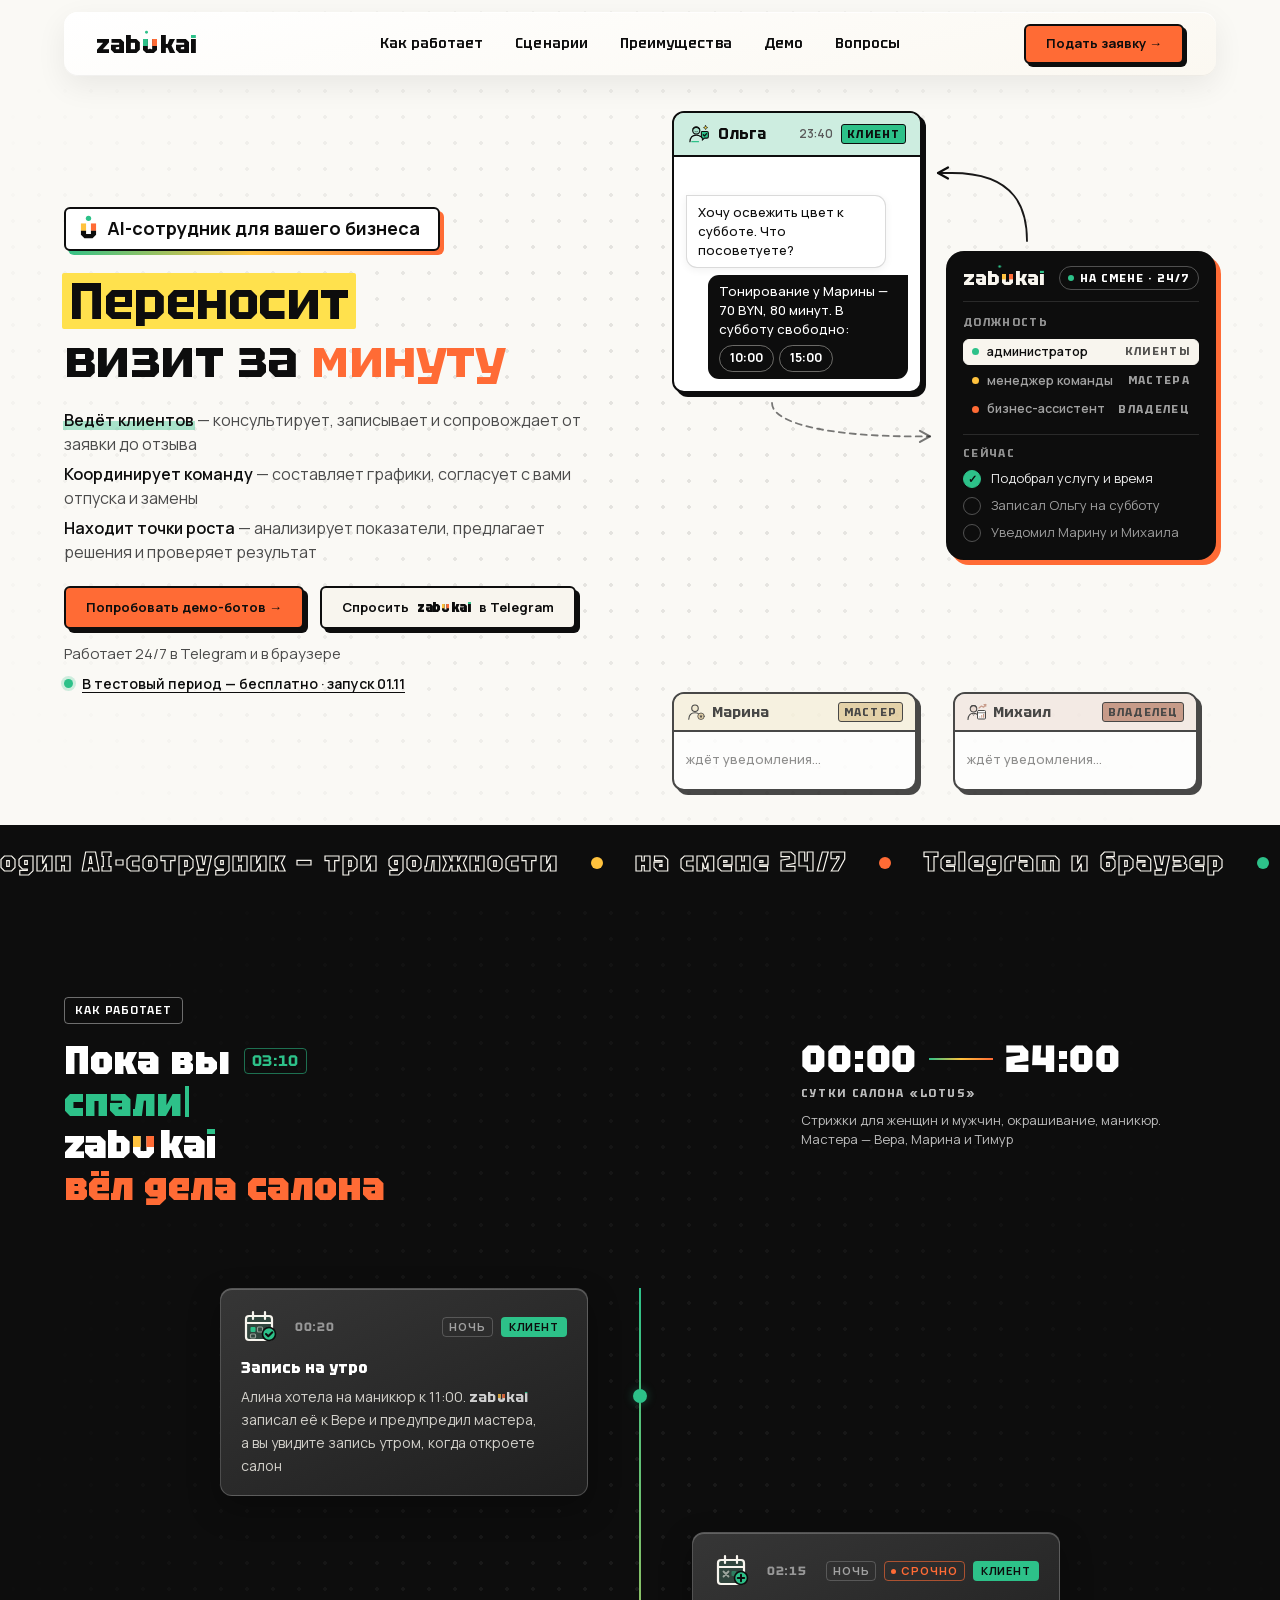
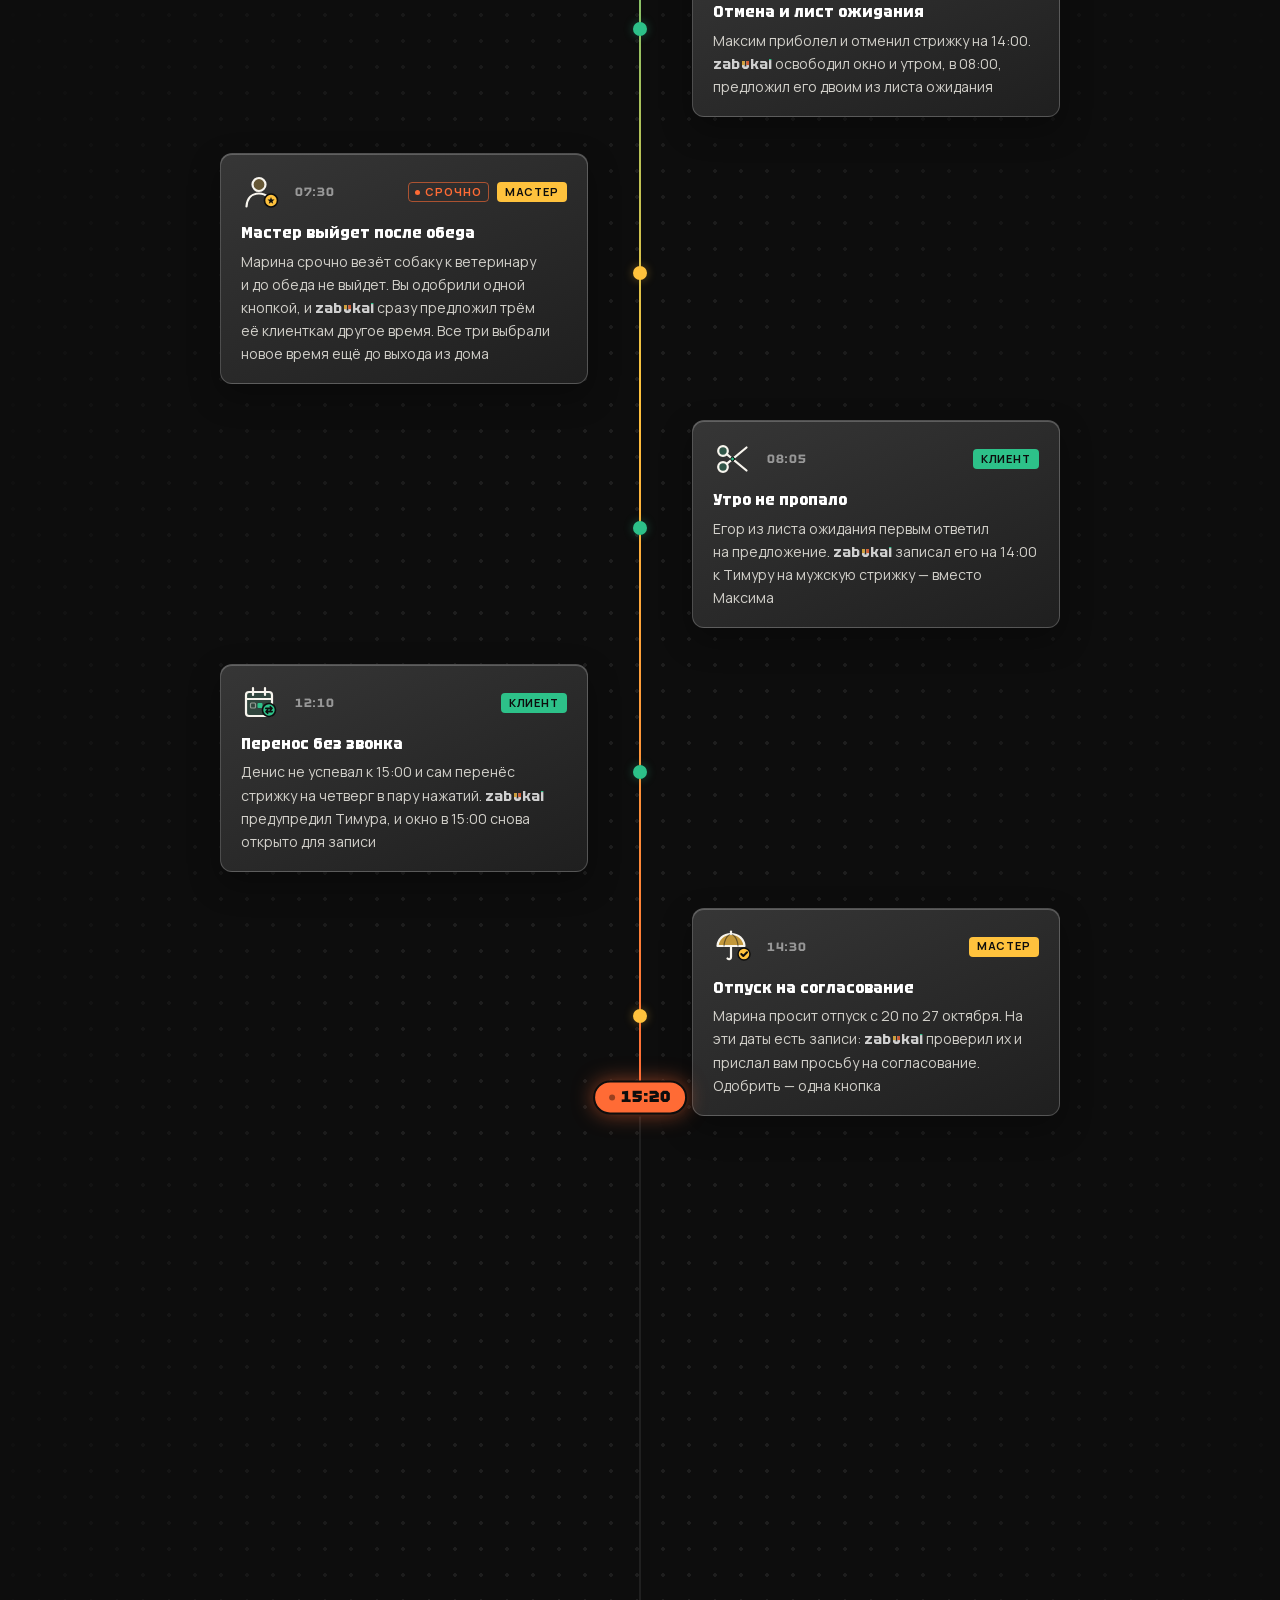
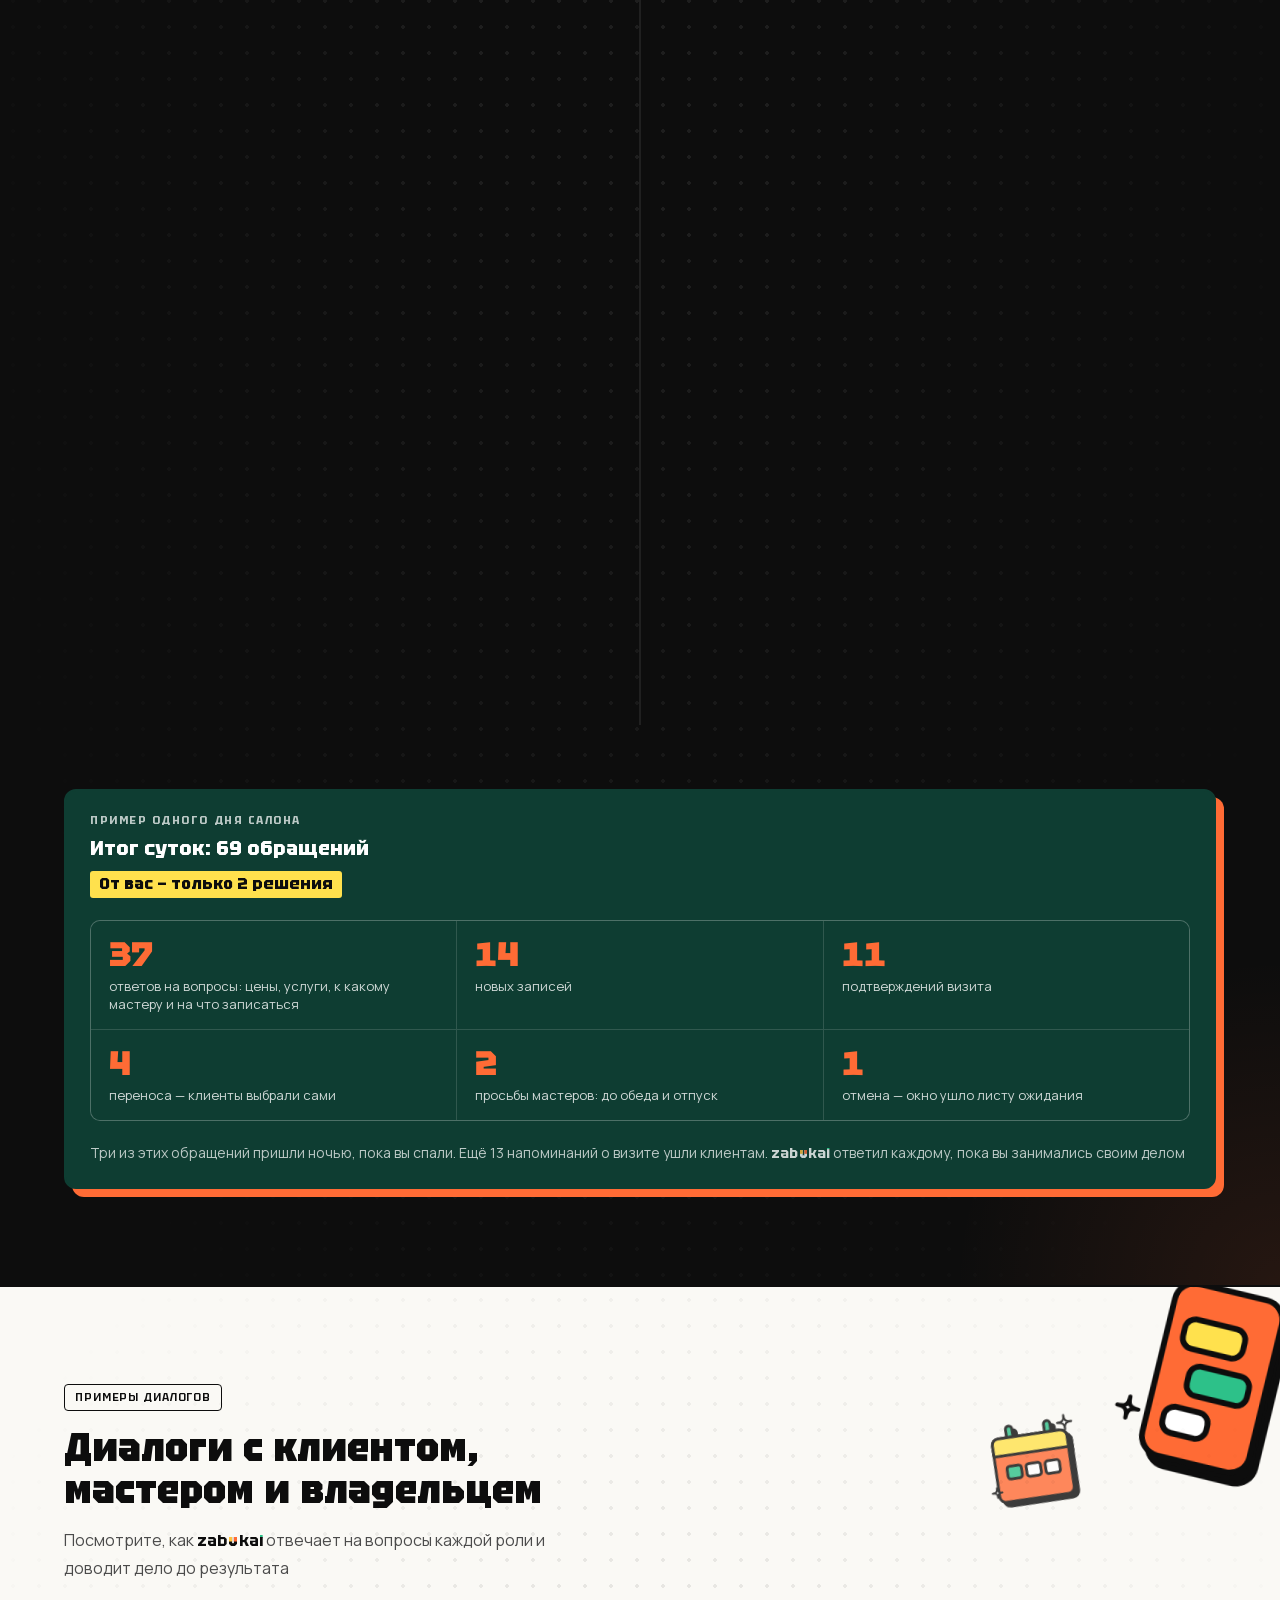
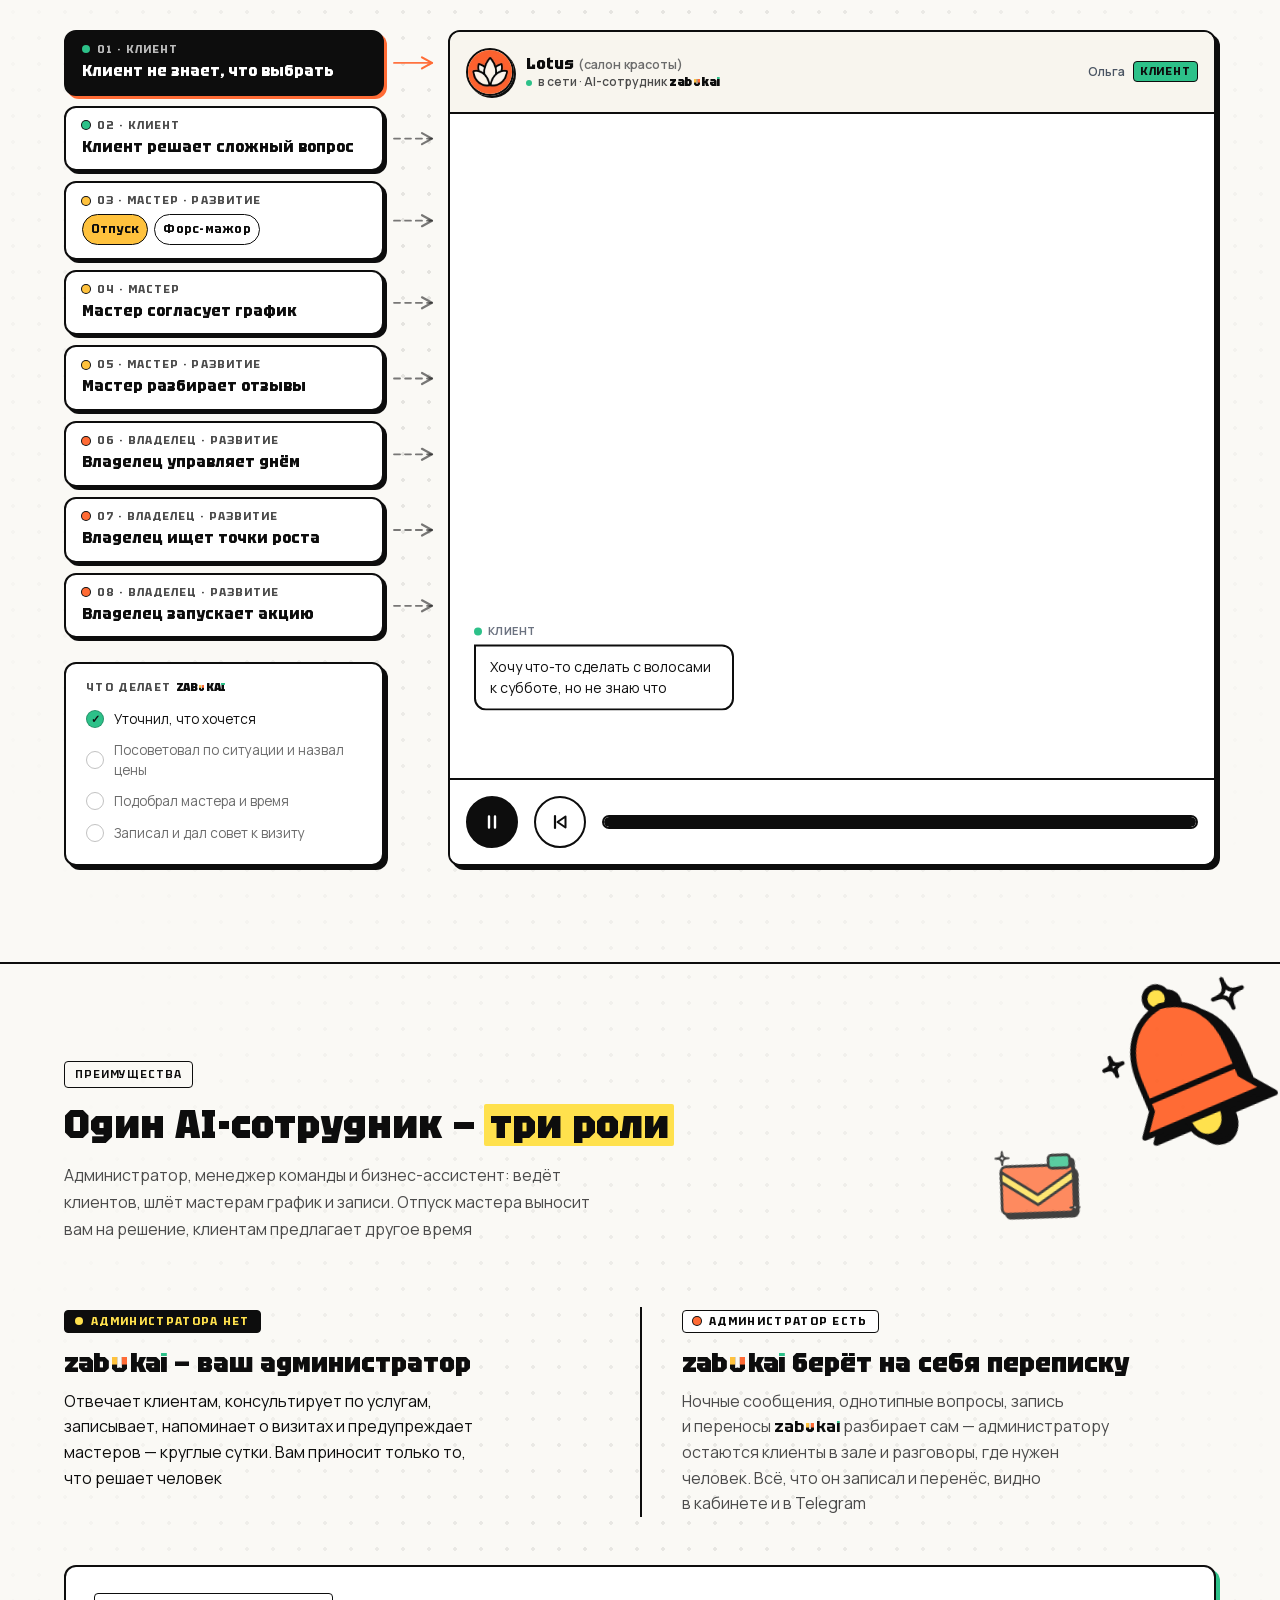
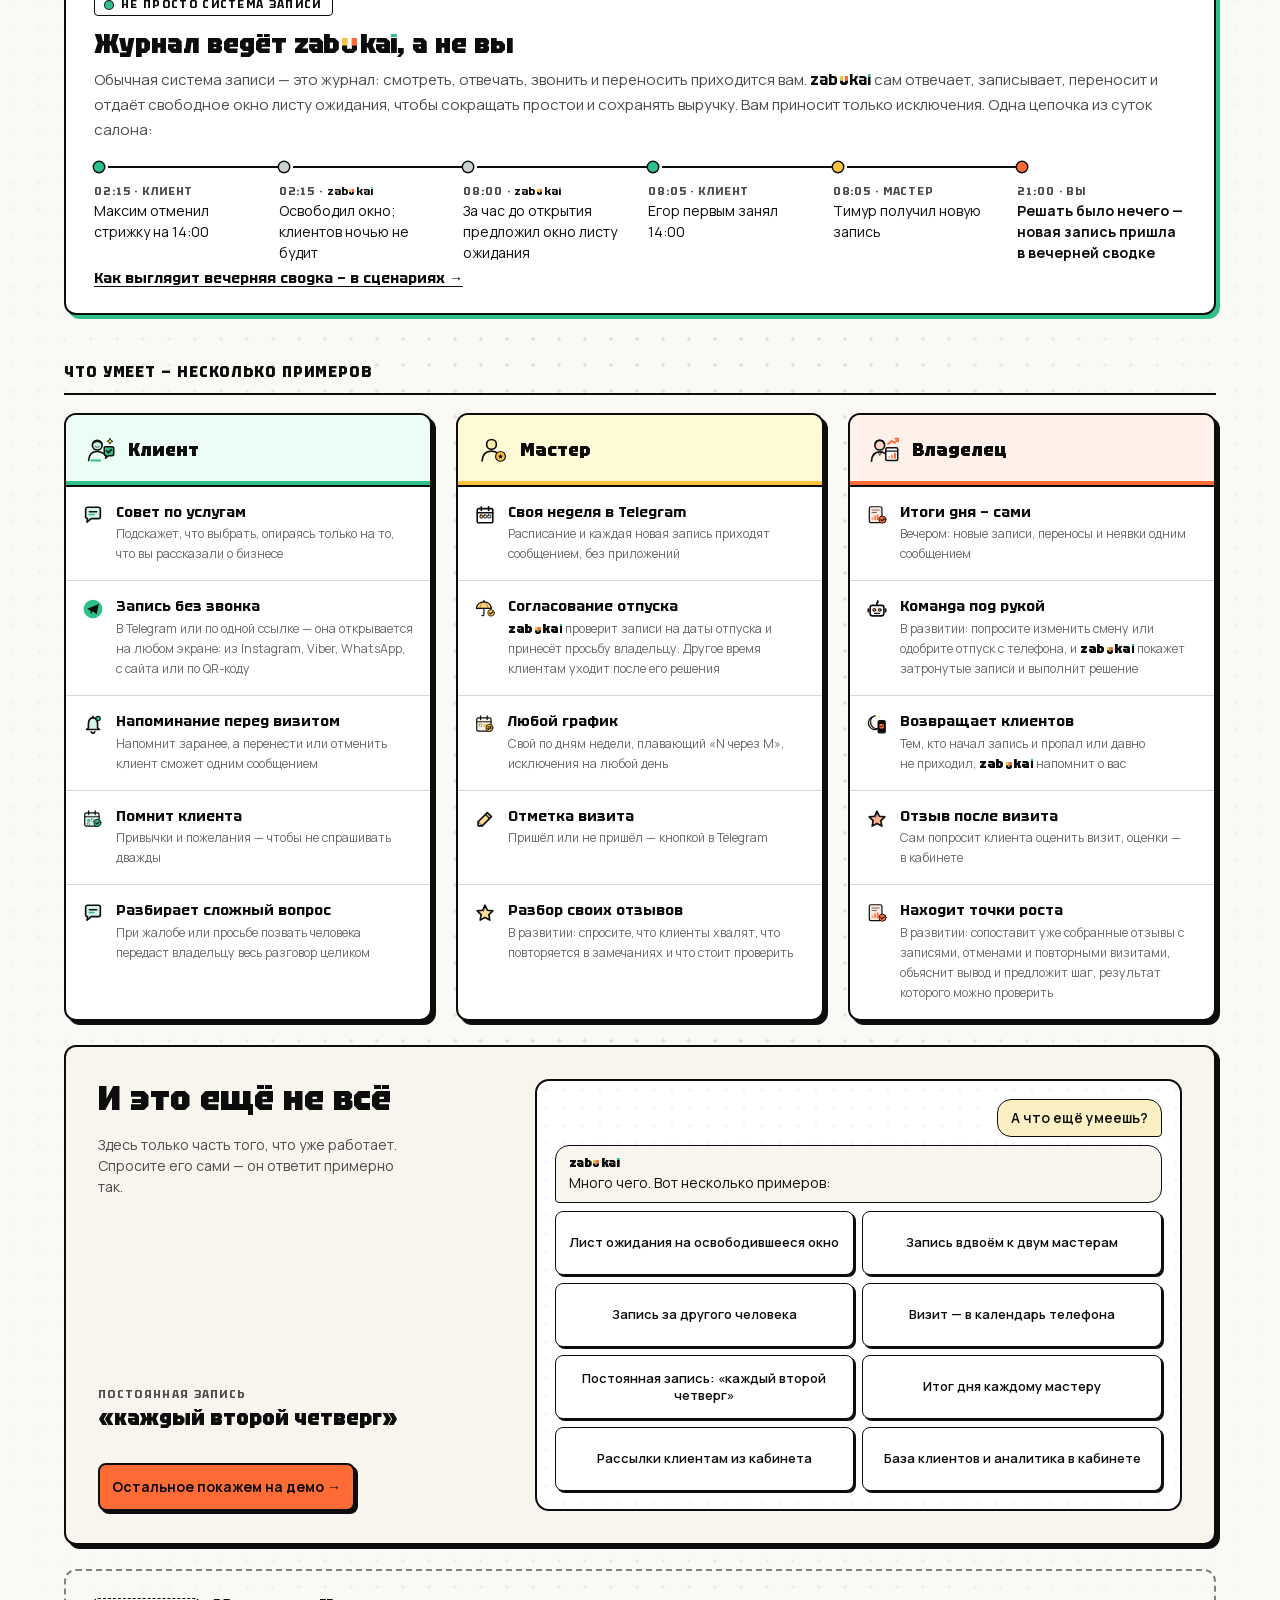
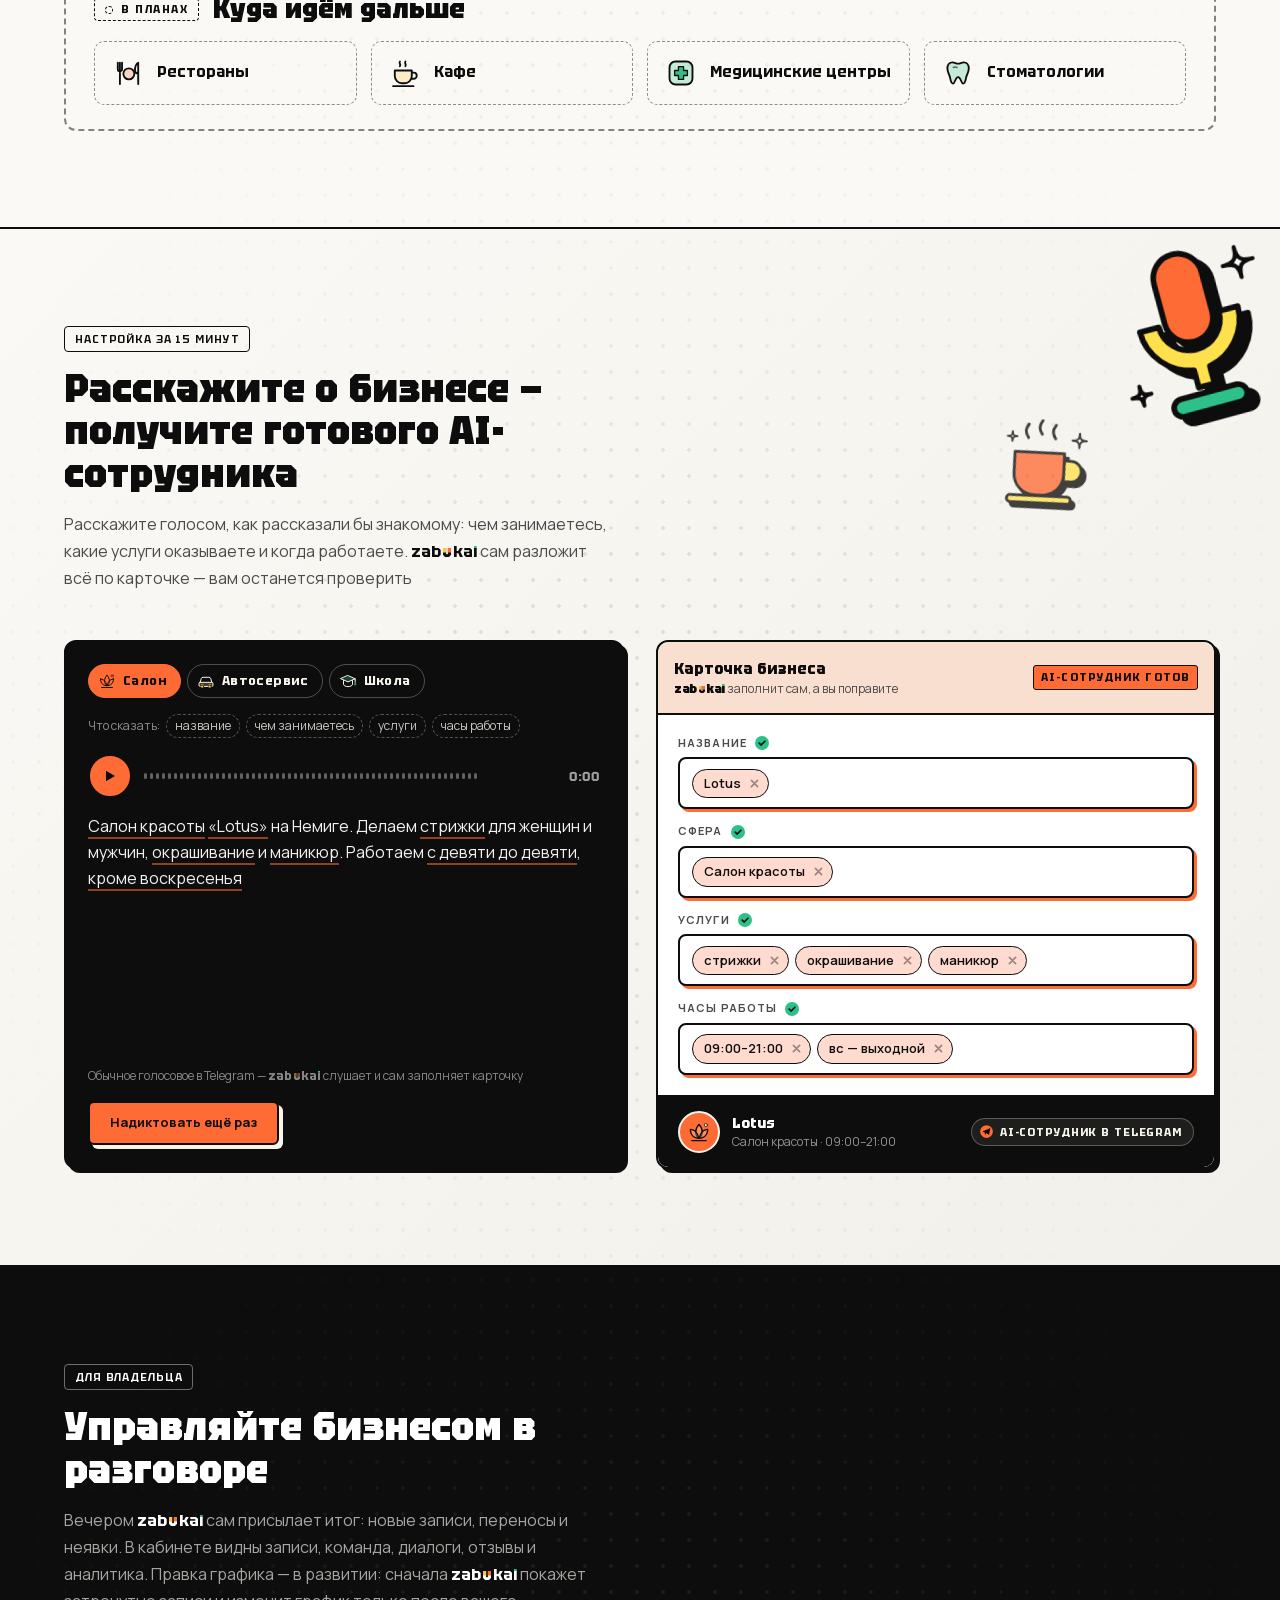
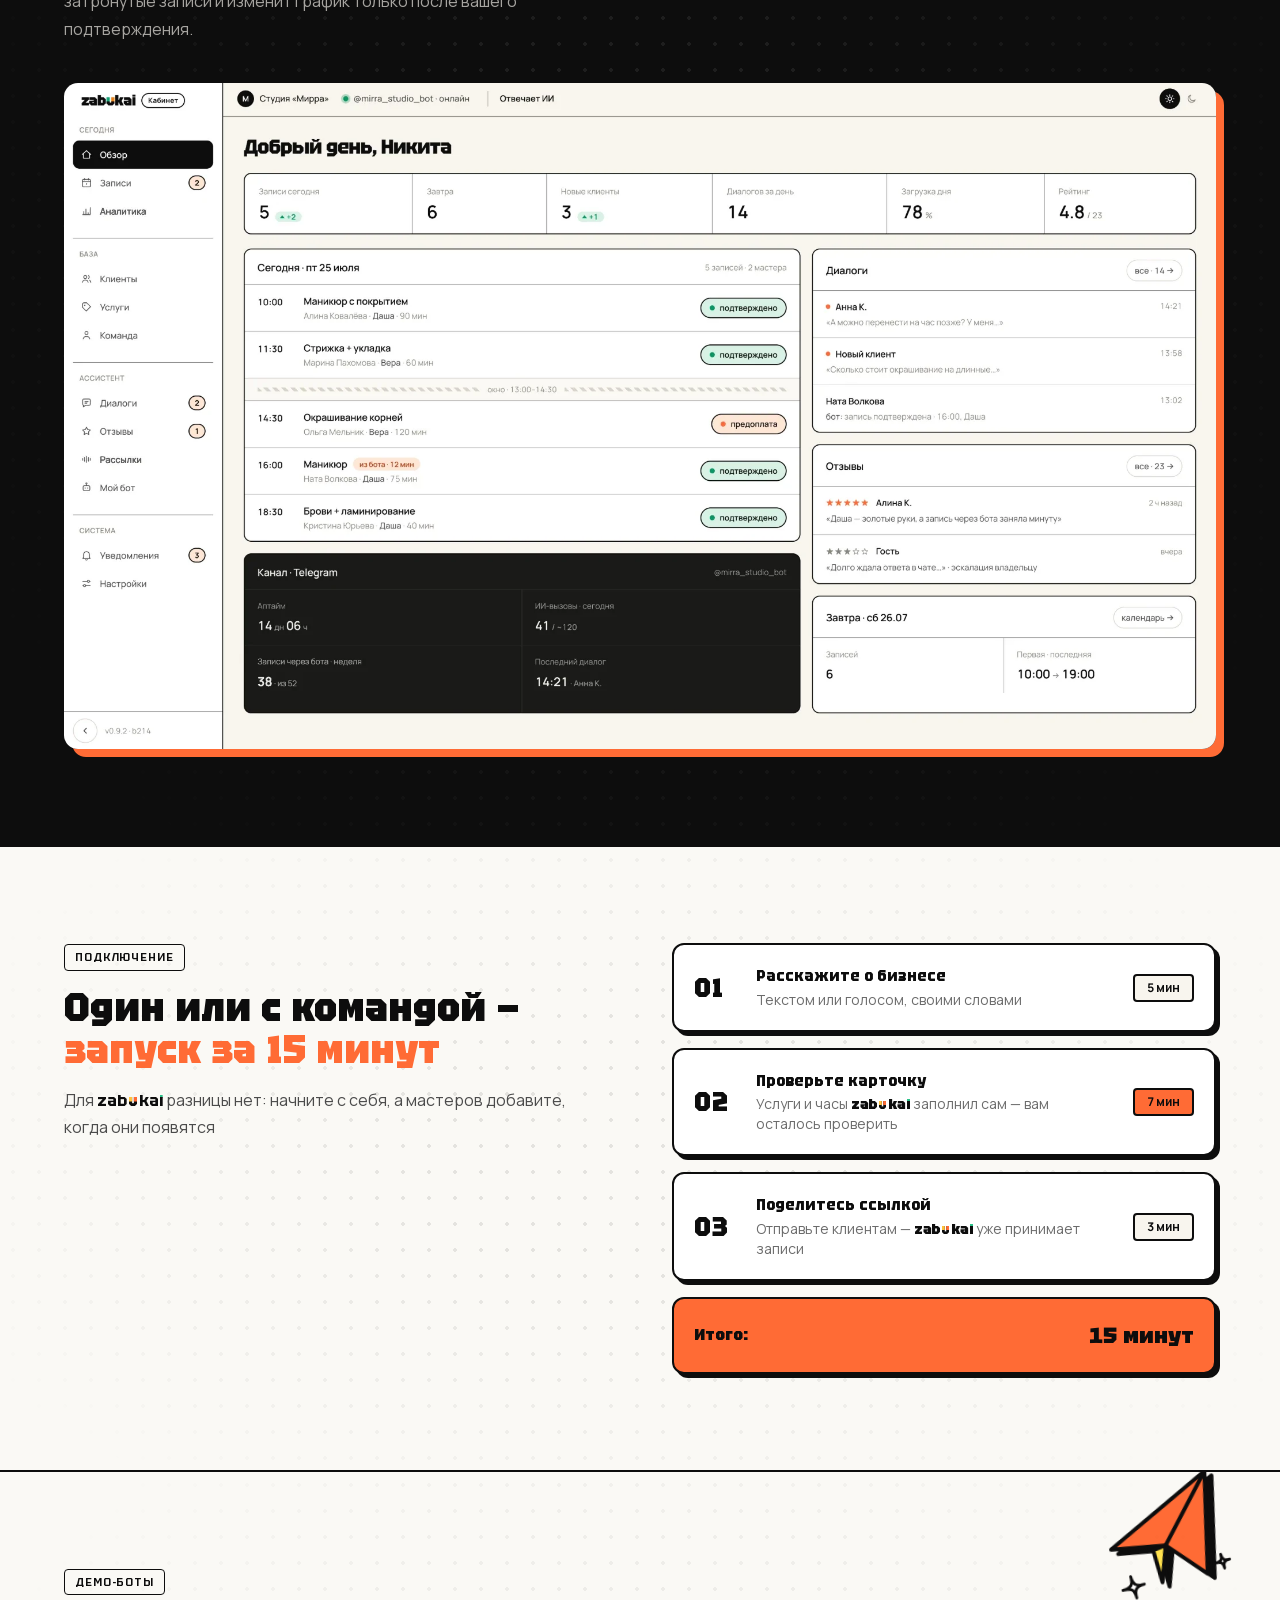
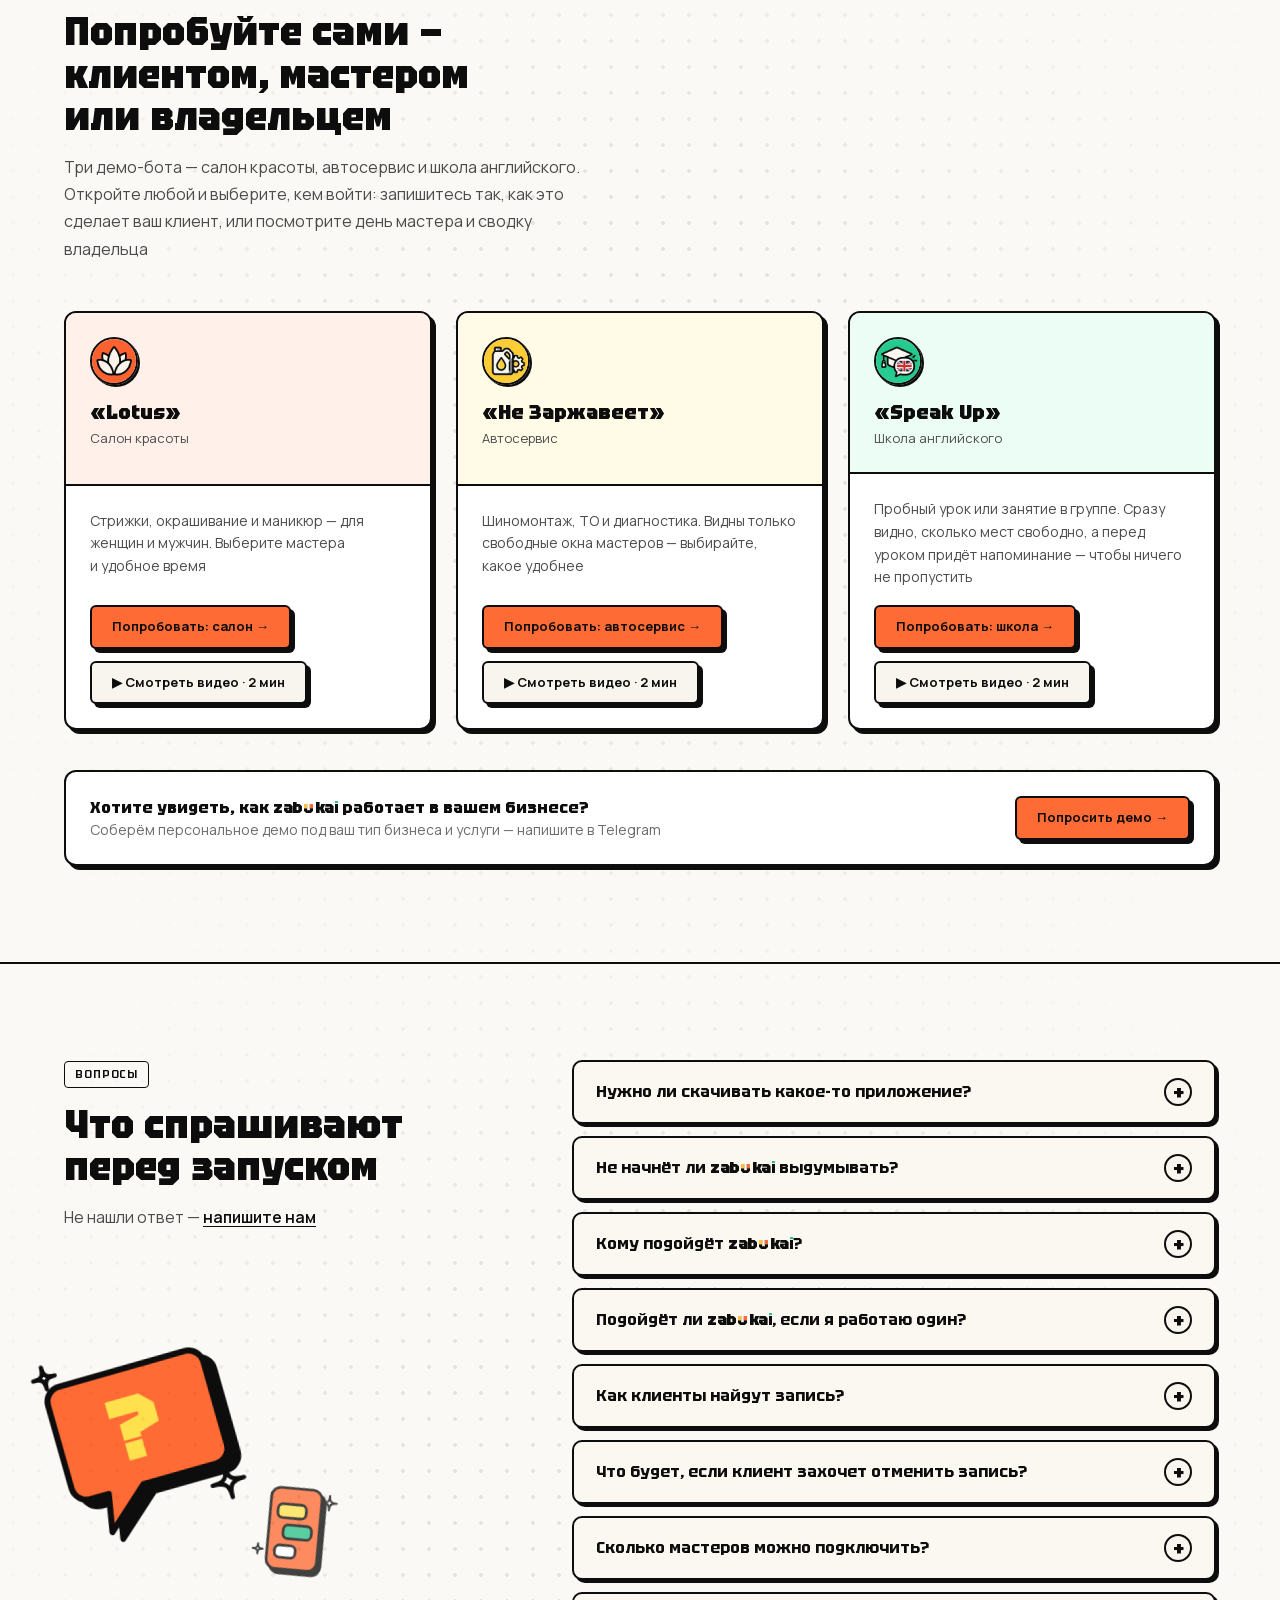
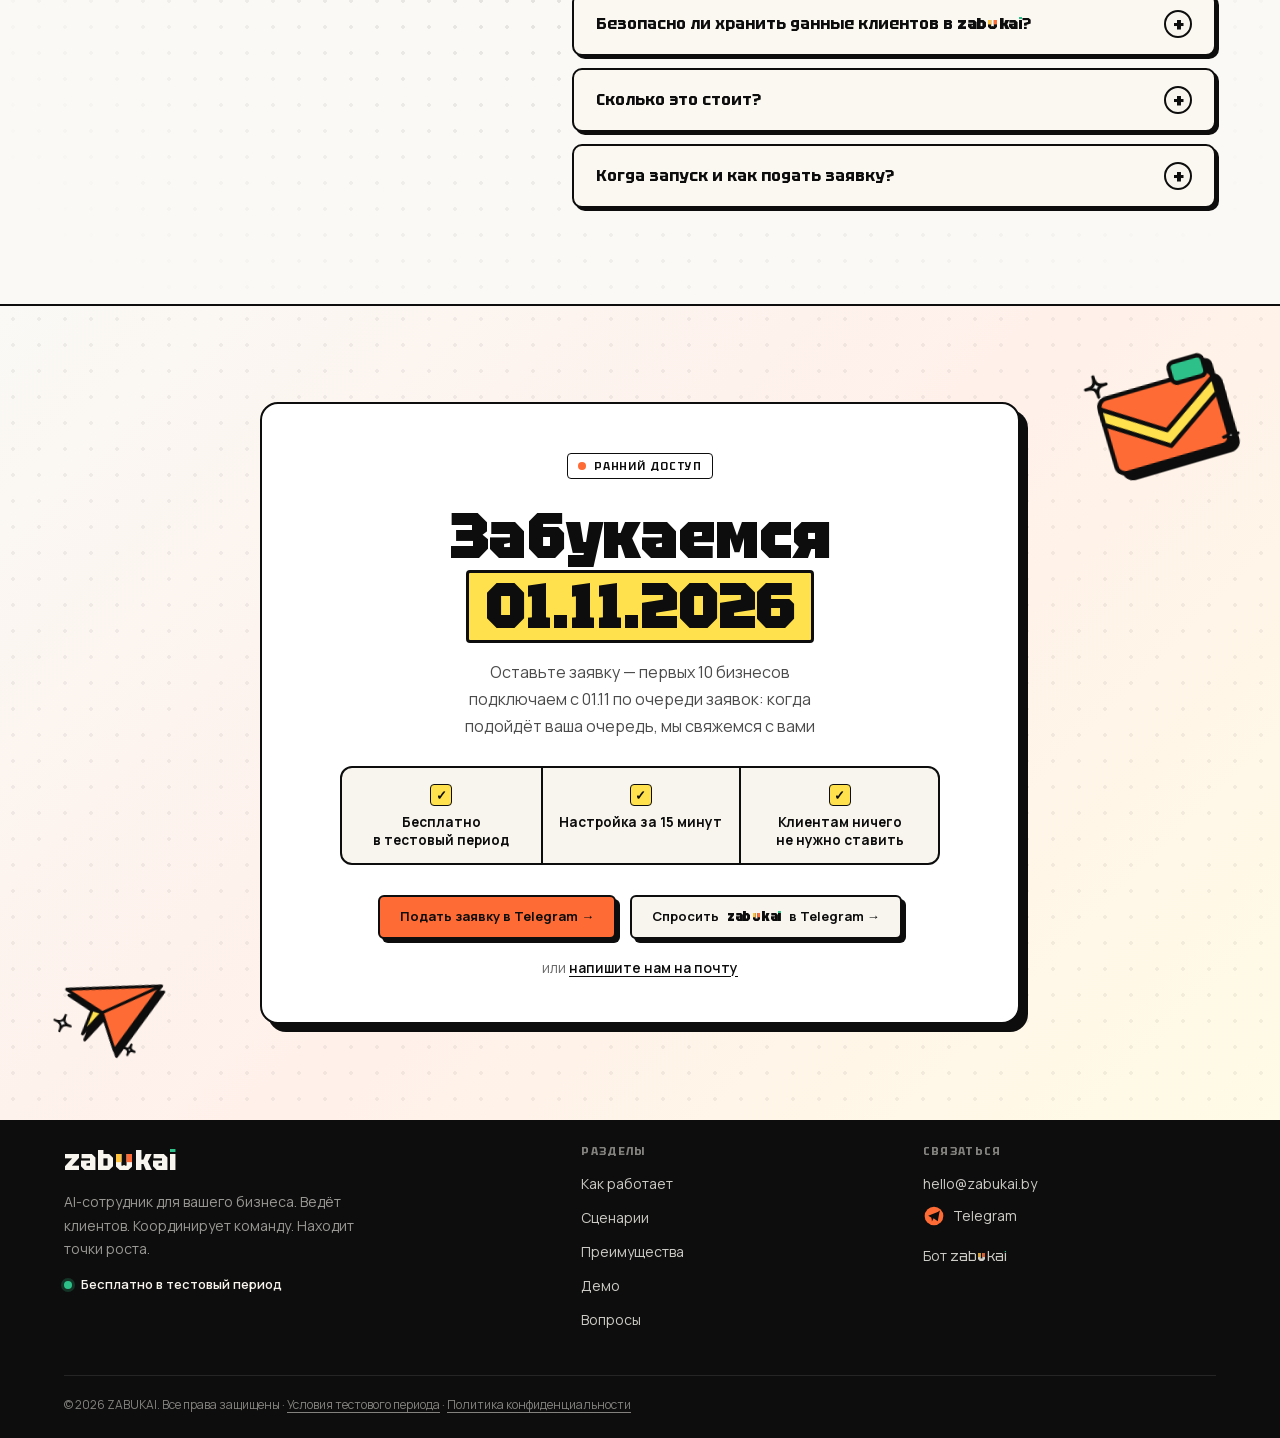
==== commit c4f2b32e: "site build" ====
--- a/index.html
+++ b/index.html
@@ -3,26 +3,26 @@
 <head>
 <meta charset="utf-8">
 <meta name="viewport" content="width=device-width, initial-scale=1">
-<meta http-equiv="Content-Security-Policy" content="default-src 'none'; script-src 'sha256-ZT9Ff65RZPsoL/0VZyAF4XQfjhexBW3NCEykd7B4SLs=' 'sha256-4jj+fux7Uzlsnh7NhnU50DFwFl1UgIf5pa2IVNBOv2c=' 'sha256-Ei9RyCVfbyrfcmfSEFZIFqy3e2iWElhq21FEuOdEoJY=' https://*.posthog.com; style-src 'self' 'unsafe-inline'; img-src 'self' data:; media-src 'self'; font-src 'self'; connect-src 'self' https://*.posthog.com; manifest-src 'self'; base-uri 'none'; form-action 'self'; upgrade-insecure-requests">
+<meta http-equiv="Content-Security-Policy" content="default-src 'none'; script-src 'sha256-q9P7TpQq8GpigQH/+cAQHs+LCJU2tTFeTWl/DKcGom4=' 'sha256-wCKnsezjCfrSPuCyPnqyjQ2GJii1GxlH4J8bttNROyE=' 'sha256-RvIx4MMDtEPvOtQnZ2bcQHkpetNWB4XN+xMlPxYZNiE=' https://*.posthog.com; style-src 'self' 'unsafe-inline'; img-src 'self' data:; media-src 'self'; font-src 'self'; connect-src 'self' https://*.posthog.com; manifest-src 'self'; base-uri 'none'; form-action 'self'; upgrade-insecure-requests">
 <meta name="referrer" content="strict-origin-when-cross-origin">
-<title>zabukai — AI-сотрудник для вашего бизнеса</title>
+<title>ZABUKAI — AI-сотрудник для вашего бизнеса</title>
 <meta name="description" content="Ведёт клиентов. Координирует команду. Находит точки роста. Один AI-сотрудник связывает разговоры клиента, мастера и владельца — в Telegram и в браузере.">
 <link rel="canonical" href="https://zabukai.by/">
 <meta name="robots" content="index, follow, max-image-preview:large, max-snippet:-1">
 <meta name="theme-color" content="#FAF9F5">
 <meta property="og:type" content="website">
-<meta property="og:site_name" content="zabukai">
+<meta property="og:site_name" content="ZABUKAI">
 <meta property="og:locale" content="ru_RU">
-<meta property="og:title" content="zabukai — AI-сотрудник для вашего бизнеса">
+<meta property="og:title" content="ZABUKAI — AI-сотрудник для вашего бизнеса">
 <meta property="og:description" content="Ведёт клиентов. Координирует команду. Находит точки роста. Один AI-сотрудник связывает разговоры клиента, мастера и владельца — в Telegram и в браузере.">
 <meta property="og:url" content="https://zabukai.by/">
 <meta property="og:image" content="https://zabukai.by/img/og.png?v=20260927-4">
 <meta property="og:image:width" content="1200">
 <meta property="og:image:height" content="630">
 <meta property="og:image:type" content="image/png">
-<meta property="og:image:alt" content="zabukai — AI-сотрудник для вашего бизнеса: ведёт клиентов, координирует команду, находит точки роста.">
+<meta property="og:image:alt" content="ZABUKAI — AI-сотрудник для вашего бизнеса: ведёт клиентов, координирует команду, находит точки роста.">
 <meta name="twitter:card" content="summary_large_image">
-<meta name="twitter:image:alt" content="zabukai — AI-сотрудник для вашего бизнеса: ведёт клиентов, координирует команду, находит точки роста.">
+<meta name="twitter:image:alt" content="ZABUKAI — AI-сотрудник для вашего бизнеса: ведёт клиентов, координирует команду, находит точки роста.">
 <link rel="icon" href="/favicon.ico?v=20260924" sizes="32x32">
 <link rel="icon" href="/favicon.svg?v=20260924" type="image/svg+xml">
 <link rel="apple-touch-icon" href="/apple-touch-icon.png?v=20260924">
@@ -32,9 +32,9 @@
 <link rel="preload" href="/fonts/manrope-cyrillic.woff2" as="font" type="font/woff2" crossorigin>
 <script type="application/ld+json">
 {"@context":"https://schema.org","@graph":[
- {"@type":"Organization","@id":"https://zabukai.by/#org","name":"zabukai","url":"https://zabukai.by/","logo":"https://zabukai.by/icons/icon-512.png?v=20260924"},
- {"@type":"WebSite","@id":"https://zabukai.by/#site","url":"https://zabukai.by/","name":"zabukai","alternateName":"Забукай","inLanguage":"ru","publisher":{"@id":"https://zabukai.by/#org"}},
- {"@type":"SoftwareApplication","name":"zabukai","applicationCategory":"BusinessApplication","operatingSystem":"Telegram and Web","url":"https://zabukai.by/","description":"AI-сотрудник для бизнеса по записи: ведёт клиентов, координирует команду и помогает владельцу находить точки роста на основе данных бизнеса.","publisher":{"@id":"https://zabukai.by/#org"}}
+ {"@type":"Organization","@id":"https://zabukai.by/#org","name":"ZABUKAI","url":"https://zabukai.by/","logo":"https://zabukai.by/icons/icon-512.png?v=20260924","email":"hello@zabukai.by","contactPoint":{"@type":"ContactPoint","url":"https://t.me/chelsnebes?text=%D0%97%D0%B4%D1%80%D0%B0%D0%B2%D1%81%D1%82%D0%B2%D1%83%D0%B9%D1%82%D0%B5%21%20%D0%A5%D0%BE%D1%87%D1%83%20%D0%BF%D0%BE%D0%BB%D1%83%D1%87%D0%B8%D1%82%D1%8C%20%D1%80%D0%B0%D0%BD%D0%BD%D0%B8%D0%B9%20%D0%B4%D0%BE%D1%81%D1%82%D1%83%D0%BF%20%D0%BA%20ZABUKAI"}},
+ {"@type":"WebSite","@id":"https://zabukai.by/#site","url":"https://zabukai.by/","name":"ZABUKAI","alternateName":"Забукай","inLanguage":"ru","publisher":{"@id":"https://zabukai.by/#org"}},
+ {"@type":"SoftwareApplication","name":"ZABUKAI","applicationCategory":"BusinessApplication","operatingSystem":"Telegram and Web","url":"https://zabukai.by/","description":"AI-сотрудник для бизнеса по записи: ведёт клиентов, координирует команду и помогает владельцу находить точки роста на основе данных бизнеса.","publisher":{"@id":"https://zabukai.by/#org"}}
 ]}
 </script>
 <!--zk:mark-css-->
@@ -59,7 +59,7 @@
 <style>@font-face{font-family:'Manrope';font-style:normal;font-weight:400 800;font-display:swap;src:url(/fonts/manrope-cyrillic.woff2) format('woff2');unicode-range:U+0301, U+0400-045F, U+0490-0491, U+04B0-04B1, U+2116}
 @font-face{font-family:'Manrope';font-style:normal;font-weight:400 800;font-display:swap;src:url(/fonts/manrope-latin.woff2) format('woff2');unicode-range:U+0000-00FF, U+0131, U+0152-0153, U+02BB-02BC, U+02C6, U+02DA, U+02DC, U+0304, U+0308, U+0329, U+2000-206F, U+20AC, U+2122, U+2191, U+2193, U+2212, U+2215, U+FEFF, U+FFFD}
 @font-face{font-family:'Tektur';font-style:normal;font-weight:400 900;font-display:swap;src:url(/fonts/tektur-cyrillic.woff2) format('woff2');unicode-range:U+0301, U+0400-045F, U+0490-0491, U+04B0-04B1, U+2116}
-@font-face{font-family:'Tektur';font-style:normal;font-weight:400 900;font-display:swap;src:url(/fonts/tektur-latin.woff2) format('woff2');unicode-range:U+0000-00FF, U+0131, U+0152-0153, U+02BB-02BC, U+02C6, U+02DA, U+02DC, U+0304, U+0308, U+0329, U+2000-206F, U+20AC, U+2122, U+2191, U+2193, U+2212, U+2215, U+FEFF, U+FFFD}@layer components;@layer properties{@supports (((-webkit-hyphens:none)) and (not (margin-trim:inline))) or ((-moz-orient:inline) and (not (color:rgb(from red r g b)))){*,:before,:after,::backdrop{--tw-translate-x:0;--tw-translate-y:0;--tw-translate-z:0;--tw-rotate-x:initial;--tw-rotate-y:initial;--tw-rotate-z:initial;--tw-skew-x:initial;--tw-skew-y:initial;--tw-divide-y-reverse:0;--tw-border-style:solid;--tw-leading:initial;--tw-font-weight:initial;--tw-tracking:initial;--tw-shadow:0 0 #0000;--tw-shadow-color:initial;--tw-shadow-alpha:100%;--tw-inset-shadow:0 0 #0000;--tw-inset-shadow-color:initial;--tw-inset-shadow-alpha:100%;--tw-ring-color:initial;--tw-ring-shadow:0 0 #0000;--tw-inset-ring-color:initial;--tw-inset-ring-shadow:0 0 #0000;--tw-ring-inset:initial;--tw-ring-offset-width:0px;--tw-ring-offset-color:#fff;--tw-ring-offset-shadow:0 0 #0000;--tw-outline-style:solid;--tw-blur:initial;--tw-brightness:initial;--tw-contrast:initial;--tw-grayscale:initial;--tw-hue-rotate:initial;--tw-invert:initial;--tw-opacity:initial;--tw-saturate:initial;--tw-sepia:initial;--tw-drop-shadow:initial;--tw-drop-shadow-color:initial;--tw-drop-shadow-alpha:100%;--tw-drop-shadow-size:initial;--tw-backdrop-blur:initial;--tw-backdrop-brightness:initial;--tw-backdrop-contrast:initial;--tw-backdrop-grayscale:initial;--tw-backdrop-hue-rotate:initial;--tw-backdrop-invert:initial;--tw-backdrop-opacity:initial;--tw-backdrop-saturate:initial;--tw-backdrop-sepia:initial;--tw-duration:initial;--tw-ease:initial}}}@layer theme{:root,:host{--font-sans:"Manrope", sans-serif;--font-mono:ui-monospace, SFMono-Regular, Menlo, Monaco, Consolas, "Liberation Mono", "Courier New", monospace;--color-green-500:oklch(72.3% .219 149.579);--color-white:#fff;--spacing:.25rem;--container-xs:20rem;--container-md:28rem;--container-lg:32rem;--container-2xl:42rem;--container-3xl:48rem;--text-xs:.75rem;--text-xs--line-height:calc(1 / .75);--text-sm:.875rem;--text-sm--line-height:calc(1.25 / .875);--text-base:1rem;--text-base--line-height:calc(1.5 / 1);--text-lg:1.125rem;--text-lg--line-height:calc(1.75 / 1.125);--text-2xl:1.5rem;--text-2xl--line-height:calc(2 / 1.5);--font-weight-medium:500;--font-weight-semibold:600;--font-weight-bold:700;--font-weight-black:900;--tracking-wider:.05em;--tracking-widest:.1em;--leading-relaxed:1.625;--ease-out:cubic-bezier(0, 0, .2, 1);--ease-in-out:cubic-bezier(.4, 0, .2, 1);--default-transition-duration:.15s;--default-transition-timing-function:cubic-bezier(.4, 0, .2, 1);--default-font-family:var(--font-sans);--default-mono-font-family:var(--font-mono)}}@layer base{*,:after,:before,::backdrop{box-sizing:border-box;border:0 solid;margin:0;padding:0}::file-selector-button{box-sizing:border-box;border:0 solid;margin:0;padding:0}html,:host{-webkit-text-size-adjust:100%;tab-size:4;line-height:1.5;font-family:var(--default-font-family,ui-sans-serif, system-ui, sans-serif, "Apple Color Emoji", "Segoe UI Emoji", "Segoe UI Symbol", "Noto Color Emoji");font-feature-settings:var(--default-font-feature-settings,normal);font-variation-settings:var(--default-font-variation-settings,normal);-webkit-tap-highlight-color:transparent}hr{height:0;color:inherit;border-top-width:1px}abbr:where([title]){-webkit-text-decoration:underline dotted;text-decoration:underline dotted}h1,h2,h3,h4,h5,h6{font-size:inherit;font-weight:inherit}a{color:inherit;-webkit-text-decoration:inherit;-webkit-text-decoration:inherit;-webkit-text-decoration:inherit;-webkit-text-decoration:inherit;text-decoration:inherit}b,strong{font-weight:bolder}code,kbd,samp,pre{font-family:var(--default-mono-font-family,ui-monospace, SFMono-Regular, Menlo, Monaco, Consolas, "Liberation Mono", "Courier New", monospace);font-feature-settings:var(--default-mono-font-feature-settings,normal);font-variation-settings:var(--default-mono-font-variation-settings,normal);font-size:1em}small{font-size:80%}sub,sup{vertical-align:baseline;font-size:75%;line-height:0;position:relative}sub{bottom:-.25em}sup{top:-.5em}table{text-indent:0;border-color:inherit;border-collapse:collapse}:-moz-focusring{outline:auto}progress{vertical-align:baseline}summary{display:list-item}ol,ul,menu{list-style:none}img,svg,video,canvas,audio,iframe,embed,object{vertical-align:middle;display:block}img,video{max-width:100%;height:auto}button,input,select,optgroup,textarea{font:inherit;font-feature-settings:inherit;font-variation-settings:inherit;letter-spacing:inherit;color:inherit;opacity:1;background-color:#0000;border-radius:0}::file-selector-button{font:inherit;font-feature-settings:inherit;font-variation-settings:inherit;letter-spacing:inherit;color:inherit;opacity:1;background-color:#0000;border-radius:0}:where(select:is([multiple],[size])) optgroup{font-weight:bolder}:where(select:is([multiple],[size])) optgroup option{padding-inline-start:20px}::file-selector-button{margin-inline-end:4px}::placeholder{opacity:1}@supports (not ((-webkit-appearance:-apple-pay-button))) or (contain-intrinsic-size:1px){::placeholder{color:currentColor}@supports (color:color-mix(in lab, red, red)){::placeholder{color:color-mix(in oklab, currentcolor 50%, transparent)}}}textarea{resize:vertical}::-webkit-search-decoration{-webkit-appearance:none}::-webkit-date-and-time-value{min-height:1lh;text-align:inherit}::-webkit-datetime-edit{display:inline-flex}::-webkit-datetime-edit-fields-wrapper{padding:0}::-webkit-datetime-edit{padding-block:0}::-webkit-datetime-edit-year-field{padding-block:0}::-webkit-datetime-edit-month-field{padding-block:0}::-webkit-datetime-edit-day-field{padding-block:0}::-webkit-datetime-edit-hour-field{padding-block:0}::-webkit-datetime-edit-minute-field{padding-block:0}::-webkit-datetime-edit-second-field{padding-block:0}::-webkit-datetime-edit-millisecond-field{padding-block:0}::-webkit-datetime-edit-meridiem-field{padding-block:0}::-webkit-calendar-picker-indicator{line-height:1}:-moz-ui-invalid{box-shadow:none}button,input:where([type=button],[type=reset],[type=submit]){appearance:button}::file-selector-button{appearance:button}::-webkit-inner-spin-button{height:auto}::-webkit-outer-spin-button{height:auto}[hidden]:where(:not([hidden=until-found])){display:none!important}}@layer utilities{.pointer-events-none{pointer-events:none}.visible{visibility:visible}.absolute{position:absolute}.fixed{position:fixed}.relative{position:relative}.inset-0{inset:calc(var(--spacing) * 0)}.start{inset-inline-start:var(--spacing)}.end{inset-inline-end:var(--spacing)}.top-0{top:calc(var(--spacing) * 0)}.top-1{top:calc(var(--spacing) * 1)}.right-0{right:calc(var(--spacing) * 0)}.bottom-0{bottom:calc(var(--spacing) * 0)}.left-0{left:calc(var(--spacing) * 0)}.left-1{left:calc(var(--spacing) * 1)}.left-1\/2{left:50%}.z-50{z-index:50}.mx-auto{margin-inline:auto}.mt-1{margin-top:calc(var(--spacing) * 1)}.mt-3{margin-top:calc(var(--spacing) * 3)}.mt-16{margin-top:calc(var(--spacing) * 16)}.mb-1{margin-bottom:calc(var(--spacing) * 1)}.mb-2{margin-bottom:calc(var(--spacing) * 2)}.mb-3{margin-bottom:calc(var(--spacing) * 3)}.mb-4{margin-bottom:calc(var(--spacing) * 4)}.mb-6{margin-bottom:calc(var(--spacing) * 6)}.mb-10{margin-bottom:calc(var(--spacing) * 10)}.mb-12{margin-bottom:calc(var(--spacing) * 12)}.mb-16{margin-bottom:calc(var(--spacing) * 16)}.mb-20{margin-bottom:calc(var(--spacing) * 20)}.ml-auto{margin-left:auto}.block{display:block}.flex{display:flex}.grid{display:grid}.hidden{display:none}.inline{display:inline}.inline-block{display:inline-block}.h-0{height:calc(var(--spacing) * 0)}.h-0\.5{height:calc(var(--spacing) * .5)}.h-1{height:calc(var(--spacing) * 1)}.h-1\.5{height:calc(var(--spacing) * 1.5)}.h-2{height:calc(var(--spacing) * 2)}.h-7{height:calc(var(--spacing) * 7)}.h-9{height:calc(var(--spacing) * 9)}.h-20{height:calc(var(--spacing) * 20)}.h-96{height:calc(var(--spacing) * 96)}.w-1{width:calc(var(--spacing) * 1)}.w-1\.5{width:calc(var(--spacing) * 1.5)}.w-2{width:calc(var(--spacing) * 2)}.w-5{width:calc(var(--spacing) * 5)}.w-7{width:calc(var(--spacing) * 7)}.w-9{width:calc(var(--spacing) * 9)}.w-96{width:calc(var(--spacing) * 96)}.w-fit{width:fit-content}.w-full{width:100%}.w-max{width:max-content}.flex-1{flex:1}.flex-shrink-0{flex-shrink:0}.-translate-x-1{--tw-translate-x:calc(var(--spacing) * -1);translate:var(--tw-translate-x) var(--tw-translate-y)}.-translate-x-1\/2{--tw-translate-x:calc(calc(1 / 2 * 100%) * -1);translate:var(--tw-translate-x) var(--tw-translate-y)}.transform{transform:var(--tw-rotate-x,) var(--tw-rotate-y,) var(--tw-rotate-z,) var(--tw-skew-x,) var(--tw-skew-y,)}.resize{resize:both}.grid-cols-1{grid-template-columns:repeat(1,minmax(0,1fr))}.grid-cols-2{grid-template-columns:repeat(2,minmax(0,1fr))}.grid-cols-\[1fr_56px_1fr\]{grid-template-columns:1fr 56px 1fr}.flex-col{flex-direction:column}.flex-row{flex-direction:row}.flex-wrap{flex-wrap:wrap}.items-center{align-items:center}.items-start{align-items:flex-start}.items-stretch{align-items:stretch}.justify-between{justify-content:space-between}.justify-center{justify-content:center}.justify-end{justify-content:flex-end}.justify-start{justify-content:flex-start}.gap-0{gap:calc(var(--spacing) * 0)}.gap-1{gap:calc(var(--spacing) * 1)}.gap-1\.5{gap:calc(var(--spacing) * 1.5)}.gap-2{gap:calc(var(--spacing) * 2)}.gap-3{gap:calc(var(--spacing) * 3)}.gap-4{gap:calc(var(--spacing) * 4)}.gap-5{gap:calc(var(--spacing) * 5)}.gap-6{gap:calc(var(--spacing) * 6)}.gap-8{gap:calc(var(--spacing) * 8)}.gap-12{gap:calc(var(--spacing) * 12)}.gap-16{gap:calc(var(--spacing) * 16)}.overflow-hidden{overflow:hidden}.rounded-full{border-radius:3.40282e38px}.border{border-style:var(--tw-border-style);border-width:1px}.border-2{border-style:var(--tw-border-style);border-width:2px}.border-y-2{border-block-style:var(--tw-border-style);border-block-width:2px}.border-t-2{border-top-style:var(--tw-border-style);border-top-width:2px}.border-b-2{border-bottom-style:var(--tw-border-style);border-bottom-width:2px}.border-\[\#0D0D0D\]{border-color:#0d0d0d}.bg-\[\#0D0D0D\]{background-color:#0d0d0d}.bg-\[\#FF6B35\]{background-color:#ff6b35}.bg-white{background-color:var(--color-white)}.p-2{padding:calc(var(--spacing) * 2)}.p-3{padding:calc(var(--spacing) * 3)}.p-4{padding:calc(var(--spacing) * 4)}.p-5{padding:calc(var(--spacing) * 5)}.p-6{padding:calc(var(--spacing) * 6)}.p-8{padding:calc(var(--spacing) * 8)}.px-2{padding-inline:calc(var(--spacing) * 2)}.px-3{padding-inline:calc(var(--spacing) * 3)}.py-0{padding-block:calc(var(--spacing) * 0)}.py-0\.5{padding-block:calc(var(--spacing) * .5)}.py-1{padding-block:calc(var(--spacing) * 1)}.py-2{padding-block:calc(var(--spacing) * 2)}.py-4{padding-block:calc(var(--spacing) * 4)}.py-24{padding-block:calc(var(--spacing) * 24)}.pt-2{padding-top:calc(var(--spacing) * 2)}.pt-6{padding-top:calc(var(--spacing) * 6)}.pt-28{padding-top:calc(var(--spacing) * 28)}.pr-6{padding-right:calc(var(--spacing) * 6)}.pb-5{padding-bottom:calc(var(--spacing) * 5)}.pb-20{padding-bottom:calc(var(--spacing) * 20)}.pl-6{padding-left:calc(var(--spacing) * 6)}.text-left{text-align:left}.text-sm{font-size:var(--text-sm);line-height:var(--tw-leading,var(--text-sm--line-height))}.text-xs{font-size:var(--text-xs);line-height:var(--tw-leading,var(--text-xs--line-height))}.leading-relaxed{--tw-leading:var(--leading-relaxed);line-height:var(--leading-relaxed)}.font-bold{--tw-font-weight:var(--font-weight-bold);font-weight:var(--font-weight-bold)}.font-medium{--tw-font-weight:var(--font-weight-medium);font-weight:var(--font-weight-medium)}.whitespace-nowrap{white-space:nowrap}.uppercase{text-transform:uppercase}.opacity-60{opacity:.6}.shadow{--tw-shadow:0 1px 3px 0 var(--tw-shadow-color,#0000001a), 0 1px 2px -1px var(--tw-shadow-color,#0000001a);box-shadow:var(--tw-inset-shadow), var(--tw-inset-ring-shadow), var(--tw-ring-offset-shadow), var(--tw-ring-shadow), var(--tw-shadow)}.ring{--tw-ring-shadow:var(--tw-ring-inset,) 0 0 0 calc(1px + var(--tw-ring-offset-width)) var(--tw-ring-color,currentcolor);box-shadow:var(--tw-inset-shadow), var(--tw-inset-ring-shadow), var(--tw-ring-offset-shadow), var(--tw-ring-shadow), var(--tw-shadow)}.outline{outline-style:var(--tw-outline-style);outline-width:1px}.filter{filter:var(--tw-blur,) var(--tw-brightness,) var(--tw-contrast,) var(--tw-grayscale,) var(--tw-hue-rotate,) var(--tw-invert,) var(--tw-saturate,) var(--tw-sepia,) var(--tw-drop-shadow,)}.transition{transition-property:color,background-color,border-color,outline-color,text-decoration-color,fill,stroke,--tw-gradient-from,--tw-gradient-via,--tw-gradient-to,opacity,box-shadow,transform,translate,scale,rotate,filter,-webkit-backdrop-filter,backdrop-filter,display,content-visibility,overlay,pointer-events;transition-timing-function:var(--tw-ease,var(--default-transition-timing-function));transition-duration:var(--tw-duration,var(--default-transition-duration))}.transition-all{transition-property:all;transition-timing-function:var(--tw-ease,var(--default-transition-timing-function));transition-duration:var(--tw-duration,var(--default-transition-duration))}.transition-colors{transition-property:color,background-color,border-color,outline-color,text-decoration-color,fill,stroke,--tw-gradient-from,--tw-gradient-via,--tw-gradient-to;transition-timing-function:var(--tw-ease,var(--default-transition-timing-function));transition-duration:var(--tw-duration,var(--default-transition-duration))}.duration-300{--tw-duration:.3s;transition-duration:.3s}@media (hover:hover){.hover\:text-\[\#FF6B35\]:hover{color:#ff6b35}}@media (width>=40rem){.sm\:flex-row{flex-direction:row}}@media (width>=48rem){.md\:flex{display:flex}.md\:hidden{display:none}.md\:inline-flex{display:inline-flex}.md\:grid-cols-3{grid-template-columns:repeat(3,minmax(0,1fr))}.md\:flex-row{flex-direction:row}.md\:justify-between{justify-content:space-between}}@media (width>=64rem){.lg\:grid-cols-2{grid-template-columns:repeat(2,minmax(0,1fr))}.lg\:grid-cols-\[320px_1fr\]{grid-template-columns:320px 1fr}.lg\:grid-cols-\[minmax\(0\,5fr\)_minmax\(0\,7fr\)\]{grid-template-columns:minmax(0,5fr) minmax(0,7fr)}.lg\:gap-16{gap:calc(var(--spacing) * 16)}}}html{scroll-behavior:smooth}body{color:#0d0d0d;-webkit-font-smoothing:antialiased;background-color:#faf9f5;font-family:Manrope,sans-serif}h1,h2,h3,h4,h5,h6{font-family:Tektur,sans-serif;font-weight:700}@keyframes marquee{0%{transform:translate(0)}to{transform:translate(-50%)}}@keyframes pulseGlow{0%,to{box-shadow:0 0 #ff6b3566}50%{box-shadow:0 0 0 8px #ff6b3500}}@keyframes typingDot{0%,80%,to{opacity:.4;transform:scale(.6)}40%{opacity:1;transform:scale(1)}}.animate-marquee{animation:40s linear infinite marquee}.animate-pulse-glow{animation:2s ease-in-out infinite pulseGlow}.border-brutal{border:2px solid #0d0d0d}.card-brutal{background:#fff;border:2px solid #0d0d0d;border-radius:12px;box-shadow:4px 4px #0d0d0d}.btn-primary{color:#0d0d0d;cursor:pointer;white-space:nowrap;background:#ff6b35;border:2px solid #0d0d0d;border-radius:6px;align-items:center;gap:8px;padding:10px 20px;font-family:Manrope,sans-serif;font-size:13px;font-weight:700;text-decoration:none;transition:transform .1s,box-shadow .1s;display:inline-flex;box-shadow:4px 4px #0d0d0d}.btn-primary:hover{transform:translate(2px,2px);box-shadow:2px 2px #0d0d0d}.btn-primary:active{transform:translate(4px,4px);box-shadow:0 0 #0d0d0d}.btn-secondary{color:#0d0d0d;cursor:pointer;white-space:nowrap;background:#f8f5ee;border:2px solid #0d0d0d;border-radius:6px;align-items:center;gap:8px;padding:10px 20px;font-family:Manrope,sans-serif;font-size:13px;font-weight:700;text-decoration:none;transition:transform .1s,box-shadow .1s;display:inline-flex;box-shadow:4px 4px #0d0d0d}.btn-secondary:hover{transform:translate(2px,2px);box-shadow:2px 2px #0d0d0d}.btn-ink{color:#fff;cursor:pointer;white-space:nowrap;background:#0d0d0d;border:2px solid #0d0d0d;border-radius:6px;align-items:center;gap:8px;padding:10px 20px;font-family:Manrope,sans-serif;font-size:13px;font-weight:700;text-decoration:none;transition:transform .1s,box-shadow .1s;display:inline-flex;box-shadow:4px 4px #ff6b35}.btn-ink:hover{transform:translate(2px,2px);box-shadow:2px 2px #ff6b35}.eyebrow{letter-spacing:.08em;text-transform:uppercase;color:#0d0d0d;border:1.5px solid #0d0d0d;border-radius:4px;align-items:center;gap:8px;padding:4px 10px;font-family:Tektur,sans-serif;font-size:11px;font-weight:600;display:inline-flex}.eyebrow-light{letter-spacing:.08em;text-transform:uppercase;color:#fff;border:1.5px solid #fff6;border-radius:4px;align-items:center;gap:8px;padding:4px 10px;font-family:Tektur,sans-serif;font-size:11px;font-weight:600;display:inline-flex}.section-container{max-width:1200px;margin:0 auto;padding:0 24px}.typing-dot{background:#9ca3af;border-radius:50%;width:6px;height:6px;display:inline-block}.typing-dot:first-child{animation:1.2s ease-in-out infinite typingDot}.typing-dot:nth-child(2){animation:1.2s ease-in-out .2s infinite typingDot}.typing-dot:nth-child(3){animation:1.2s ease-in-out .4s infinite typingDot}.bubble-user{background:#fff;border:2px solid #0d0d0d;border-radius:0 12px 12px;max-width:260px;padding:10px 14px;font-family:Manrope,sans-serif;font-size:14px}.bubble-bot{color:#fff;background:#0d0d0d;border-radius:12px 0 12px 12px;max-width:260px;padding:10px 14px;font-family:Manrope,sans-serif;font-size:14px}.grid-pattern{background-image:radial-gradient(rgba(13,13,13,.09) 1.6px,transparent 1.7px);background-size:26px 26px}@property --tw-translate-x{syntax:"*";inherits:false;initial-value:0}@property --tw-translate-y{syntax:"*";inherits:false;initial-value:0}@property --tw-translate-z{syntax:"*";inherits:false;initial-value:0}@property --tw-rotate-x{syntax:"*";inherits:false}@property --tw-rotate-y{syntax:"*";inherits:false}@property --tw-rotate-z{syntax:"*";inherits:false}@property --tw-skew-x{syntax:"*";inherits:false}@property --tw-skew-y{syntax:"*";inherits:false}@property --tw-divide-y-reverse{syntax:"*";inherits:false;initial-value:0}@property --tw-border-style{syntax:"*";inherits:false;initial-value:solid}@property --tw-leading{syntax:"*";inherits:false}@property --tw-font-weight{syntax:"*";inherits:false}@property --tw-tracking{syntax:"*";inherits:false}@property --tw-shadow{syntax:"*";inherits:false;initial-value:0 0 #0000}@property --tw-shadow-color{syntax:"*";inherits:false}@property --tw-shadow-alpha{syntax:"<percentage>";inherits:false;initial-value:100%}@property --tw-inset-shadow{syntax:"*";inherits:false;initial-value:0 0 #0000}@property --tw-inset-shadow-color{syntax:"*";inherits:false}@property --tw-inset-shadow-alpha{syntax:"<percentage>";inherits:false;initial-value:100%}@property --tw-ring-color{syntax:"*";inherits:false}@property --tw-ring-shadow{syntax:"*";inherits:false;initial-value:0 0 #0000}@property --tw-inset-ring-color{syntax:"*";inherits:false}@property --tw-inset-ring-shadow{syntax:"*";inherits:false;initial-value:0 0 #0000}@property --tw-ring-inset{syntax:"*";inherits:false}@property --tw-ring-offset-width{syntax:"<length>";inherits:false;initial-value:0}@property --tw-ring-offset-color{syntax:"*";inherits:false;initial-value:#fff}@property --tw-ring-offset-shadow{syntax:"*";inherits:false;initial-value:0 0 #0000}@property --tw-outline-style{syntax:"*";inherits:false;initial-value:solid}@property --tw-blur{syntax:"*";inherits:false}@property --tw-brightness{syntax:"*";inherits:false}@property --tw-contrast{syntax:"*";inherits:false}@property --tw-grayscale{syntax:"*";inherits:false}@property --tw-hue-rotate{syntax:"*";inherits:false}@property --tw-invert{syntax:"*";inherits:false}@property --tw-opacity{syntax:"*";inherits:false}@property --tw-saturate{syntax:"*";inherits:false}@property --tw-sepia{syntax:"*";inherits:false}@property --tw-drop-shadow{syntax:"*";inherits:false}@property --tw-drop-shadow-color{syntax:"*";inherits:false}@property --tw-drop-shadow-alpha{syntax:"<percentage>";inherits:false;initial-value:100%}@property --tw-drop-shadow-size{syntax:"*";inherits:false}@property --tw-backdrop-blur{syntax:"*";inherits:false}@property --tw-backdrop-brightness{syntax:"*";inherits:false}@property --tw-backdrop-contrast{syntax:"*";inherits:false}@property --tw-backdrop-grayscale{syntax:"*";inherits:false}@property --tw-backdrop-hue-rotate{syntax:"*";inherits:false}@property --tw-backdrop-invert{syntax:"*";inherits:false}@property --tw-backdrop-opacity{syntax:"*";inherits:false}@property --tw-backdrop-saturate{syntax:"*";inherits:false}@property --tw-backdrop-sepia{syntax:"*";inherits:false}@property --tw-duration{syntax:"*";inherits:false}@property --tw-ease{syntax:"*";inherits:false}
+@font-face{font-family:'Tektur';font-style:normal;font-weight:400 900;font-display:swap;src:url(/fonts/tektur-latin.woff2) format('woff2');unicode-range:U+0000-00FF, U+0131, U+0152-0153, U+02BB-02BC, U+02C6, U+02DA, U+02DC, U+0304, U+0308, U+0329, U+2000-206F, U+20AC, U+2122, U+2191, U+2193, U+2212, U+2215, U+FEFF, U+FFFD}@layer components;@layer properties{@supports (((-webkit-hyphens:none)) and (not (margin-trim:inline))) or ((-moz-orient:inline) and (not (color:rgb(from red r g b)))){*,:before,:after,::backdrop{--tw-translate-x:0;--tw-translate-y:0;--tw-translate-z:0;--tw-rotate-x:initial;--tw-rotate-y:initial;--tw-rotate-z:initial;--tw-skew-x:initial;--tw-skew-y:initial;--tw-divide-y-reverse:0;--tw-border-style:solid;--tw-leading:initial;--tw-font-weight:initial;--tw-tracking:initial;--tw-shadow:0 0 #0000;--tw-shadow-color:initial;--tw-shadow-alpha:100%;--tw-inset-shadow:0 0 #0000;--tw-inset-shadow-color:initial;--tw-inset-shadow-alpha:100%;--tw-ring-color:initial;--tw-ring-shadow:0 0 #0000;--tw-inset-ring-color:initial;--tw-inset-ring-shadow:0 0 #0000;--tw-ring-inset:initial;--tw-ring-offset-width:0px;--tw-ring-offset-color:#fff;--tw-ring-offset-shadow:0 0 #0000;--tw-outline-style:solid;--tw-blur:initial;--tw-brightness:initial;--tw-contrast:initial;--tw-grayscale:initial;--tw-hue-rotate:initial;--tw-invert:initial;--tw-opacity:initial;--tw-saturate:initial;--tw-sepia:initial;--tw-drop-shadow:initial;--tw-drop-shadow-color:initial;--tw-drop-shadow-alpha:100%;--tw-drop-shadow-size:initial;--tw-backdrop-blur:initial;--tw-backdrop-brightness:initial;--tw-backdrop-contrast:initial;--tw-backdrop-grayscale:initial;--tw-backdrop-hue-rotate:initial;--tw-backdrop-invert:initial;--tw-backdrop-opacity:initial;--tw-backdrop-saturate:initial;--tw-backdrop-sepia:initial;--tw-duration:initial;--tw-ease:initial}}}@layer theme{:root,:host{--font-sans:"Manrope", sans-serif;--font-mono:ui-monospace, SFMono-Regular, Menlo, Monaco, Consolas, "Liberation Mono", "Courier New", monospace;--color-green-500:oklch(72.3% .219 149.579);--color-white:#fff;--spacing:.25rem;--container-xs:20rem;--container-md:28rem;--container-lg:32rem;--container-2xl:42rem;--container-3xl:48rem;--text-xs:.75rem;--text-xs--line-height:calc(1 / .75);--text-sm:.875rem;--text-sm--line-height:calc(1.25 / .875);--text-base:1rem;--text-base--line-height:calc(1.5 / 1);--text-lg:1.125rem;--text-lg--line-height:calc(1.75 / 1.125);--text-2xl:1.5rem;--text-2xl--line-height:calc(2 / 1.5);--font-weight-medium:500;--font-weight-semibold:600;--font-weight-bold:700;--font-weight-black:900;--tracking-wider:.05em;--tracking-widest:.1em;--leading-relaxed:1.625;--ease-out:cubic-bezier(0, 0, .2, 1);--ease-in-out:cubic-bezier(.4, 0, .2, 1);--default-transition-duration:.15s;--default-transition-timing-function:cubic-bezier(.4, 0, .2, 1);--default-font-family:var(--font-sans);--default-mono-font-family:var(--font-mono)}}@layer base{*,:after,:before,::backdrop{box-sizing:border-box;border:0 solid;margin:0;padding:0}::file-selector-button{box-sizing:border-box;border:0 solid;margin:0;padding:0}html,:host{-webkit-text-size-adjust:100%;tab-size:4;line-height:1.5;font-family:var(--default-font-family,ui-sans-serif, system-ui, sans-serif, "Apple Color Emoji", "Segoe UI Emoji", "Segoe UI Symbol", "Noto Color Emoji");font-feature-settings:var(--default-font-feature-settings,normal);font-variation-settings:var(--default-font-variation-settings,normal);-webkit-tap-highlight-color:transparent}hr{height:0;color:inherit;border-top-width:1px}abbr:where([title]){-webkit-text-decoration:underline dotted;text-decoration:underline dotted}h1,h2,h3,h4,h5,h6{font-size:inherit;font-weight:inherit}a{color:inherit;-webkit-text-decoration:inherit;-webkit-text-decoration:inherit;-webkit-text-decoration:inherit;-webkit-text-decoration:inherit;text-decoration:inherit}b,strong{font-weight:bolder}code,kbd,samp,pre{font-family:var(--default-mono-font-family,ui-monospace, SFMono-Regular, Menlo, Monaco, Consolas, "Liberation Mono", "Courier New", monospace);font-feature-settings:var(--default-mono-font-feature-settings,normal);font-variation-settings:var(--default-mono-font-variation-settings,normal);font-size:1em}small{font-size:80%}sub,sup{vertical-align:baseline;font-size:75%;line-height:0;position:relative}sub{bottom:-.25em}sup{top:-.5em}table{text-indent:0;border-color:inherit;border-collapse:collapse}:-moz-focusring{outline:auto}progress{vertical-align:baseline}summary{display:list-item}ol,ul,menu{list-style:none}img,svg,video,canvas,audio,iframe,embed,object{vertical-align:middle;display:block}img,video{max-width:100%;height:auto}button,input,select,optgroup,textarea{font:inherit;font-feature-settings:inherit;font-variation-settings:inherit;letter-spacing:inherit;color:inherit;opacity:1;background-color:#0000;border-radius:0}::file-selector-button{font:inherit;font-feature-settings:inherit;font-variation-settings:inherit;letter-spacing:inherit;color:inherit;opacity:1;background-color:#0000;border-radius:0}:where(select:is([multiple],[size])) optgroup{font-weight:bolder}:where(select:is([multiple],[size])) optgroup option{padding-inline-start:20px}::file-selector-button{margin-inline-end:4px}::placeholder{opacity:1}@supports (not ((-webkit-appearance:-apple-pay-button))) or (contain-intrinsic-size:1px){::placeholder{color:currentColor}@supports (color:color-mix(in lab, red, red)){::placeholder{color:color-mix(in oklab, currentcolor 50%, transparent)}}}textarea{resize:vertical}::-webkit-search-decoration{-webkit-appearance:none}::-webkit-date-and-time-value{min-height:1lh;text-align:inherit}::-webkit-datetime-edit{display:inline-flex}::-webkit-datetime-edit-fields-wrapper{padding:0}::-webkit-datetime-edit{padding-block:0}::-webkit-datetime-edit-year-field{padding-block:0}::-webkit-datetime-edit-month-field{padding-block:0}::-webkit-datetime-edit-day-field{padding-block:0}::-webkit-datetime-edit-hour-field{padding-block:0}::-webkit-datetime-edit-minute-field{padding-block:0}::-webkit-datetime-edit-second-field{padding-block:0}::-webkit-datetime-edit-millisecond-field{padding-block:0}::-webkit-datetime-edit-meridiem-field{padding-block:0}::-webkit-calendar-picker-indicator{line-height:1}:-moz-ui-invalid{box-shadow:none}button,input:where([type=button],[type=reset],[type=submit]){appearance:button}::file-selector-button{appearance:button}::-webkit-inner-spin-button{height:auto}::-webkit-outer-spin-button{height:auto}[hidden]:where(:not([hidden=until-found])){display:none!important}}@layer utilities{.pointer-events-none{pointer-events:none}.visible{visibility:visible}.absolute{position:absolute}.fixed{position:fixed}.relative{position:relative}.inset-0{inset:calc(var(--spacing) * 0)}.start{inset-inline-start:var(--spacing)}.end{inset-inline-end:var(--spacing)}.top-0{top:calc(var(--spacing) * 0)}.top-1{top:calc(var(--spacing) * 1)}.right-0{right:calc(var(--spacing) * 0)}.bottom-0{bottom:calc(var(--spacing) * 0)}.left-0{left:calc(var(--spacing) * 0)}.left-1{left:calc(var(--spacing) * 1)}.left-1\/2{left:50%}.z-50{z-index:50}.mx-auto{margin-inline:auto}.mt-1{margin-top:calc(var(--spacing) * 1)}.mt-3{margin-top:calc(var(--spacing) * 3)}.mt-16{margin-top:calc(var(--spacing) * 16)}.mb-1{margin-bottom:calc(var(--spacing) * 1)}.mb-2{margin-bottom:calc(var(--spacing) * 2)}.mb-3{margin-bottom:calc(var(--spacing) * 3)}.mb-4{margin-bottom:calc(var(--spacing) * 4)}.mb-6{margin-bottom:calc(var(--spacing) * 6)}.mb-10{margin-bottom:calc(var(--spacing) * 10)}.mb-12{margin-bottom:calc(var(--spacing) * 12)}.mb-16{margin-bottom:calc(var(--spacing) * 16)}.mb-20{margin-bottom:calc(var(--spacing) * 20)}.ml-auto{margin-left:auto}.block{display:block}.flex{display:flex}.grid{display:grid}.hidden{display:none}.inline{display:inline}.inline-block{display:inline-block}.h-0{height:calc(var(--spacing) * 0)}.h-0\.5{height:calc(var(--spacing) * .5)}.h-1{height:calc(var(--spacing) * 1)}.h-1\.5{height:calc(var(--spacing) * 1.5)}.h-2{height:calc(var(--spacing) * 2)}.h-7{height:calc(var(--spacing) * 7)}.h-9{height:calc(var(--spacing) * 9)}.h-20{height:calc(var(--spacing) * 20)}.h-96{height:calc(var(--spacing) * 96)}.w-1{width:calc(var(--spacing) * 1)}.w-1\.5{width:calc(var(--spacing) * 1.5)}.w-2{width:calc(var(--spacing) * 2)}.w-5{width:calc(var(--spacing) * 5)}.w-7{width:calc(var(--spacing) * 7)}.w-9{width:calc(var(--spacing) * 9)}.w-96{width:calc(var(--spacing) * 96)}.w-fit{width:fit-content}.w-full{width:100%}.w-max{width:max-content}.flex-1{flex:1}.flex-shrink-0{flex-shrink:0}.-translate-x-1{--tw-translate-x:calc(var(--spacing) * -1);translate:var(--tw-translate-x) var(--tw-translate-y)}.-translate-x-1\/2{--tw-translate-x:calc(calc(1 / 2 * 100%) * -1);translate:var(--tw-translate-x) var(--tw-translate-y)}.transform{transform:var(--tw-rotate-x,) var(--tw-rotate-y,) var(--tw-rotate-z,) var(--tw-skew-x,) var(--tw-skew-y,)}.resize{resize:both}.grid-cols-1{grid-template-columns:repeat(1,minmax(0,1fr))}.grid-cols-2{grid-template-columns:repeat(2,minmax(0,1fr))}.grid-cols-\[1fr_56px_1fr\]{grid-template-columns:1fr 56px 1fr}.flex-col{flex-direction:column}.flex-row{flex-direction:row}.flex-wrap{flex-wrap:wrap}.items-center{align-items:center}.items-start{align-items:flex-start}.items-stretch{align-items:stretch}.justify-between{justify-content:space-between}.justify-center{justify-content:center}.justify-end{justify-content:flex-end}.justify-start{justify-content:flex-start}.gap-0{gap:calc(var(--spacing) * 0)}.gap-1{gap:calc(var(--spacing) * 1)}.gap-1\.5{gap:calc(var(--spacing) * 1.5)}.gap-2{gap:calc(var(--spacing) * 2)}.gap-3{gap:calc(var(--spacing) * 3)}.gap-4{gap:calc(var(--spacing) * 4)}.gap-5{gap:calc(var(--spacing) * 5)}.gap-6{gap:calc(var(--spacing) * 6)}.gap-8{gap:calc(var(--spacing) * 8)}.gap-12{gap:calc(var(--spacing) * 12)}.gap-16{gap:calc(var(--spacing) * 16)}.overflow-hidden{overflow:hidden}.rounded-full{border-radius:3.40282e38px}.border{border-style:var(--tw-border-style);border-width:1px}.border-2{border-style:var(--tw-border-style);border-width:2px}.border-y-2{border-block-style:var(--tw-border-style);border-block-width:2px}.border-t-2{border-top-style:var(--tw-border-style);border-top-width:2px}.border-b-2{border-bottom-style:var(--tw-border-style);border-bottom-width:2px}.border-\[\#0D0D0D\]{border-color:#0d0d0d}.bg-\[\#0D0D0D\]{background-color:#0d0d0d}.bg-\[\#FF6B35\]{background-color:#ff6b35}.bg-white{background-color:var(--color-white)}.p-2{padding:calc(var(--spacing) * 2)}.p-3{padding:calc(var(--spacing) * 3)}.p-4{padding:calc(var(--spacing) * 4)}.p-5{padding:calc(var(--spacing) * 5)}.p-6{padding:calc(var(--spacing) * 6)}.p-8{padding:calc(var(--spacing) * 8)}.px-2{padding-inline:calc(var(--spacing) * 2)}.px-3{padding-inline:calc(var(--spacing) * 3)}.py-0{padding-block:calc(var(--spacing) * 0)}.py-0\.5{padding-block:calc(var(--spacing) * .5)}.py-1{padding-block:calc(var(--spacing) * 1)}.py-2{padding-block:calc(var(--spacing) * 2)}.py-4{padding-block:calc(var(--spacing) * 4)}.py-24{padding-block:calc(var(--spacing) * 24)}.pt-2{padding-top:calc(var(--spacing) * 2)}.pt-6{padding-top:calc(var(--spacing) * 6)}.pt-28{padding-top:calc(var(--spacing) * 28)}.pr-6{padding-right:calc(var(--spacing) * 6)}.pb-5{padding-bottom:calc(var(--spacing) * 5)}.pb-20{padding-bottom:calc(var(--spacing) * 20)}.pl-6{padding-left:calc(var(--spacing) * 6)}.text-left{text-align:left}.text-sm{font-size:var(--text-sm);line-height:var(--tw-leading,var(--text-sm--line-height))}.text-xs{font-size:var(--text-xs);line-height:var(--tw-leading,var(--text-xs--line-height))}.leading-relaxed{--tw-leading:var(--leading-relaxed);line-height:var(--leading-relaxed)}.font-bold{--tw-font-weight:var(--font-weight-bold);font-weight:var(--font-weight-bold)}.font-medium{--tw-font-weight:var(--font-weight-medium);font-weight:var(--font-weight-medium)}.whitespace-nowrap{white-space:nowrap}.uppercase{text-transform:uppercase}.opacity-60{opacity:.6}.shadow{--tw-shadow:0 1px 3px 0 var(--tw-shadow-color,#0000001a), 0 1px 2px -1px var(--tw-shadow-color,#0000001a);box-shadow:var(--tw-inset-shadow), var(--tw-inset-ring-shadow), var(--tw-ring-offset-shadow), var(--tw-ring-shadow), var(--tw-shadow)}.ring{--tw-ring-shadow:var(--tw-ring-inset,) 0 0 0 calc(1px + var(--tw-ring-offset-width)) var(--tw-ring-color,currentcolor);box-shadow:var(--tw-inset-shadow), var(--tw-inset-ring-shadow), var(--tw-ring-offset-shadow), var(--tw-ring-shadow), var(--tw-shadow)}.outline{outline-style:var(--tw-outline-style);outline-width:1px}.filter{filter:var(--tw-blur,) var(--tw-brightness,) var(--tw-contrast,) var(--tw-grayscale,) var(--tw-hue-rotate,) var(--tw-invert,) var(--tw-saturate,) var(--tw-sepia,) var(--tw-drop-shadow,)}.transition{transition-property:color,background-color,border-color,outline-color,text-decoration-color,fill,stroke,--tw-gradient-from,--tw-gradient-via,--tw-gradient-to,opacity,box-shadow,transform,translate,scale,rotate,filter,-webkit-backdrop-filter,backdrop-filter,display,content-visibility,overlay,pointer-events;transition-timing-function:var(--tw-ease,var(--default-transition-timing-function));transition-duration:var(--tw-duration,var(--default-transition-duration))}.transition-all{transition-property:all;transition-timing-function:var(--tw-ease,var(--default-transition-timing-function));transition-duration:var(--tw-duration,var(--default-transition-duration))}.transition-colors{transition-property:color,background-color,border-color,outline-color,text-decoration-color,fill,stroke,--tw-gradient-from,--tw-gradient-via,--tw-gradient-to;transition-timing-function:var(--tw-ease,var(--default-transition-timing-function));transition-duration:var(--tw-duration,var(--default-transition-duration))}.duration-300{--tw-duration:.3s;transition-duration:.3s}@media (hover:hover){.hover\:text-\[\#FF6B35\]:hover{color:#FF6B35}}@media (width>=40rem){.sm\:flex-row{flex-direction:row}}@media (width>=48rem){.md\:flex{display:flex}.md\:hidden{display:none}.md\:inline-flex{display:inline-flex}.md\:grid-cols-3{grid-template-columns:repeat(3,minmax(0,1fr))}.md\:flex-row{flex-direction:row}}@media (width>=64rem){.lg\:grid-cols-2{grid-template-columns:repeat(2,minmax(0,1fr))}.lg\:grid-cols-\[320px_1fr\]{grid-template-columns:320px 1fr}.lg\:grid-cols-\[minmax\(0\,5fr\)_minmax\(0\,7fr\)\]{grid-template-columns:minmax(0,5fr) minmax(0,7fr)}.lg\:gap-16{gap:calc(var(--spacing) * 16)}}}html{scroll-behavior:smooth}body{color:#0d0d0d;-webkit-font-smoothing:antialiased;background-color:#faf9f5;font-family:Manrope,sans-serif}h1,h2,h3,h4,h5,h6{font-family:Tektur,sans-serif;font-weight:700}@keyframes marquee{0%{transform:translate(0)}to{transform:translate(-50%)}}@keyframes pulseGlow{0%,to{box-shadow:0 0 #ff6b3566}50%{box-shadow:0 0 0 8px #ff6b3500}}@keyframes typingDot{0%,80%,to{opacity:.4;transform:scale(.6)}40%{opacity:1;transform:scale(1)}}.animate-marquee{animation:40s linear infinite marquee}.animate-pulse-glow{animation:2s ease-in-out infinite pulseGlow}.border-brutal{border:2px solid #0d0d0d}.card-brutal{background:#fff;border:2px solid #0d0d0d;border-radius:12px;box-shadow:4px 4px #0d0d0d}.btn-primary{color:#0d0d0d;cursor:pointer;white-space:nowrap;background:#ff6b35;border:2px solid #0d0d0d;border-radius:6px;align-items:center;gap:8px;padding:10px 20px;font-family:Manrope,sans-serif;font-size:13px;font-weight:700;text-decoration:none;transition:transform .1s,box-shadow .1s;display:inline-flex;box-shadow:4px 4px #0d0d0d}.btn-primary:hover{transform:translate(2px,2px);box-shadow:2px 2px #0d0d0d}.btn-primary:active{transform:translate(4px,4px);box-shadow:0 0 #0d0d0d}.btn-secondary{color:#0d0d0d;cursor:pointer;white-space:nowrap;background:#f8f5ee;border:2px solid #0d0d0d;border-radius:6px;align-items:center;gap:8px;padding:10px 20px;font-family:Manrope,sans-serif;font-size:13px;font-weight:700;text-decoration:none;transition:transform .1s,box-shadow .1s;display:inline-flex;box-shadow:4px 4px #0d0d0d}.btn-secondary:hover{transform:translate(2px,2px);box-shadow:2px 2px #0d0d0d}.eyebrow{letter-spacing:.08em;text-transform:uppercase;color:#0d0d0d;border:1.5px solid #0d0d0d;border-radius:4px;align-items:center;gap:8px;padding:4px 10px;font-family:Tektur,sans-serif;font-size:11px;font-weight:600;display:inline-flex}.eyebrow-light{letter-spacing:.08em;text-transform:uppercase;color:#fff;border:1.5px solid #fff6;border-radius:4px;align-items:center;gap:8px;padding:4px 10px;font-family:Tektur,sans-serif;font-size:11px;font-weight:600;display:inline-flex}.section-container{max-width:1200px;margin:0 auto;padding:0 24px}.typing-dot{background:#9ca3af;border-radius:50%;width:6px;height:6px;display:inline-block}.typing-dot:first-child{animation:1.2s ease-in-out infinite typingDot}.typing-dot:nth-child(2){animation:1.2s ease-in-out .2s infinite typingDot}.typing-dot:nth-child(3){animation:1.2s ease-in-out .4s infinite typingDot}.bubble-user{background:#fff;border:2px solid #0d0d0d;border-radius:0 12px 12px;max-width:260px;padding:10px 14px;font-family:Manrope,sans-serif;font-size:14px}.bubble-bot{color:#fff;background:#0d0d0d;border-radius:12px 0 12px 12px;max-width:260px;padding:10px 14px;font-family:Manrope,sans-serif;font-size:14px}.grid-pattern{background-image:radial-gradient(rgba(13,13,13,.09) 1.6px,transparent 1.7px);background-size:26px 26px}@property --tw-translate-x{syntax:"*";inherits:false;initial-value:0}@property --tw-translate-y{syntax:"*";inherits:false;initial-value:0}@property --tw-translate-z{syntax:"*";inherits:false;initial-value:0}@property --tw-rotate-x{syntax:"*";inherits:false}@property --tw-rotate-y{syntax:"*";inherits:false}@property --tw-rotate-z{syntax:"*";inherits:false}@property --tw-skew-x{syntax:"*";inherits:false}@property --tw-skew-y{syntax:"*";inherits:false}@property --tw-divide-y-reverse{syntax:"*";inherits:false;initial-value:0}@property --tw-border-style{syntax:"*";inherits:false;initial-value:solid}@property --tw-leading{syntax:"*";inherits:false}@property --tw-font-weight{syntax:"*";inherits:false}@property --tw-tracking{syntax:"*";inherits:false}@property --tw-shadow{syntax:"*";inherits:false;initial-value:0 0 #0000}@property --tw-shadow-color{syntax:"*";inherits:false}@property --tw-shadow-alpha{syntax:"<percentage>";inherits:false;initial-value:100%}@property --tw-inset-shadow{syntax:"*";inherits:false;initial-value:0 0 #0000}@property --tw-inset-shadow-color{syntax:"*";inherits:false}@property --tw-inset-shadow-alpha{syntax:"<percentage>";inherits:false;initial-value:100%}@property --tw-ring-color{syntax:"*";inherits:false}@property --tw-ring-shadow{syntax:"*";inherits:false;initial-value:0 0 #0000}@property --tw-inset-ring-color{syntax:"*";inherits:false}@property --tw-inset-ring-shadow{syntax:"*";inherits:false;initial-value:0 0 #0000}@property --tw-ring-inset{syntax:"*";inherits:false}@property --tw-ring-offset-width{syntax:"<length>";inherits:false;initial-value:0}@property --tw-ring-offset-color{syntax:"*";inherits:false;initial-value:#fff}@property --tw-ring-offset-shadow{syntax:"*";inherits:false;initial-value:0 0 #0000}@property --tw-outline-style{syntax:"*";inherits:false;initial-value:solid}@property --tw-blur{syntax:"*";inherits:false}@property --tw-brightness{syntax:"*";inherits:false}@property --tw-contrast{syntax:"*";inherits:false}@property --tw-grayscale{syntax:"*";inherits:false}@property --tw-hue-rotate{syntax:"*";inherits:false}@property --tw-invert{syntax:"*";inherits:false}@property --tw-opacity{syntax:"*";inherits:false}@property --tw-saturate{syntax:"*";inherits:false}@property --tw-sepia{syntax:"*";inherits:false}@property --tw-drop-shadow{syntax:"*";inherits:false}@property --tw-drop-shadow-color{syntax:"*";inherits:false}@property --tw-drop-shadow-alpha{syntax:"<percentage>";inherits:false;initial-value:100%}@property --tw-drop-shadow-size{syntax:"*";inherits:false}@property --tw-backdrop-blur{syntax:"*";inherits:false}@property --tw-backdrop-brightness{syntax:"*";inherits:false}@property --tw-backdrop-contrast{syntax:"*";inherits:false}@property --tw-backdrop-grayscale{syntax:"*";inherits:false}@property --tw-backdrop-hue-rotate{syntax:"*";inherits:false}@property --tw-backdrop-invert{syntax:"*";inherits:false}@property --tw-backdrop-opacity{syntax:"*";inherits:false}@property --tw-backdrop-saturate{syntax:"*";inherits:false}@property --tw-backdrop-sepia{syntax:"*";inherits:false}@property --tw-duration{syntax:"*";inherits:false}@property --tw-ease{syntax:"*";inherits:false}
 </style>
 <!--zk:css--><style id="zk-polish">
 
@@ -151,8 +151,6 @@
 #zk-hero-stage .zk-c-bot{position:absolute;top:232px;right:0;width:52%;min-width:270px;z-index:7}
 #zk-hero-stage .zk-c-out{position:absolute;bottom:0;width:45%;z-index:3}
 
-
-@media (max-width:1247px){#zk-hero-stage .zk-card-row:not(.zk-stack){display:none}}
 @media (min-width:1248px){#zk-hero-stage .zk-c-chat{width:calc(100% - max(48%, 270px) - 24px)}#zk-hero-stage .zk-c-bot{top:140px;width:48%}#zk-hero-stage .zk-chat-win{height:234px}}
 @media (min-width:1024px) and (max-width:1247px){#zk-hero-stage .zk-chat-win{height:160px}#zk-hero-stage .zk-card{padding:11px 15px 12px}#zk-hero-stage .zk-jobs{gap:1px}#zk-hero-stage .zk-jobs button{padding:3px 8px}#zk-hero-stage .zk-card-now{gap:3px}}
 #zk-hero-stage .zk-c-out[data-k=a]{left:0}
@@ -164,7 +162,7 @@
 .zk-chat-head,.zk-out-head{display:flex;align-items:center;gap:8px;padding:10px 14px;border-bottom:2px solid #0D0D0D;background:var(--zk-bg);transition:background .3s}
 .zk-chat-name{font:700 15px Tektur,sans-serif}
 .zk-chat-time{margin-left:auto;font:600 11.5px Manrope,sans-serif;color:#5A5A5A}
-.zk-chat-role,.zk-out-role{padding:2px 5px;border:1px solid #0D0D0D;border-radius:3px;background:var(--zk-rc);font:700 9.5px Tektur,sans-serif;letter-spacing:.1em;text-transform:uppercase}
+.zk-chat-role,.zk-out-role{padding:2px 5px;border:1px solid #0D0D0D;border-radius:3px;background:var(--zk-rc);font:700 11px Tektur,sans-serif;letter-spacing:.1em;text-transform:uppercase}
 
 .zk-chat-win{height:180px;padding:12px;display:flex;flex-direction:column;justify-content:flex-end;gap:7px;overflow:hidden;-webkit-mask-image:linear-gradient(transparent,#000 22px);mask-image:linear-gradient(transparent,#000 22px)}
 .zk-chat-row{display:flex;flex-shrink:0}
@@ -180,22 +178,24 @@
 
 .zk-card{background:#0D0D0D;border:2px solid #0D0D0D;border-radius:18px;box-shadow:5px 5px 0 #FF6B35;color:#F8F5EE;padding:13px 15px 14px;font-family:Manrope,sans-serif}
 .zk-card-head{display:flex;align-items:center;gap:10px;padding-bottom:11px;margin-bottom:8px;border-bottom:1px solid rgba(255,255,255,.12)}
-.zk-duty{margin-left:auto;display:flex;align-items:center;gap:6px;padding:4px 9px 4px 8px;border-radius:100px;border:1px solid rgba(255,255,255,.28);font:700 8.5px Tektur,sans-serif;letter-spacing:.1em;text-transform:uppercase;white-space:nowrap;color:#fff}
+.zk-duty{margin-left:auto;display:flex;align-items:center;gap:6px;padding:4px 9px 4px 8px;border-radius:100px;border:1px solid rgba(255,255,255,.28);font:700 11px Tektur,sans-serif;letter-spacing:.1em;text-transform:uppercase;white-space:nowrap;color:#fff}
 .zk-duty i{width:6px;height:6px;border-radius:50%;background:#2DC189;animation:zkStatusPulse 2.4s ease-in-out infinite}
 .zk-card-row{display:grid;grid-template-columns:70px minmax(0,1fr);gap:8px;align-items:baseline;padding:4px 0}
 .zk-card-row.zk-stack{grid-template-columns:minmax(0,1fr);gap:6px}
-.zk-card-k{font:700 8.5px/1.6 Tektur,sans-serif;letter-spacing:.12em;text-transform:uppercase;color:rgba(255,255,255,.55)}
-.zk-card-v{font-size:13px;font-weight:600}
+.zk-card-k{font:700 11px/1.6 Tektur,sans-serif;letter-spacing:.12em;text-transform:uppercase;color:rgba(255,255,255,.55)}
+
 .zk-jobs{display:grid;gap:3px;margin-top:2px}
 .zk-jobs button{display:flex;align-items:center;gap:8px;width:100%;font:600 12.5px/1.25 Manrope,sans-serif;text-align:left;padding:4px 8px;border-radius:6px;border:1px solid transparent;background:transparent;color:rgba(255,255,255,.62);cursor:pointer;transition:background .4s,color .4s,border-color .4s}
 .zk-jobs button::before{content:"";flex:none;width:7px;height:7px;border-radius:50%;background:var(--zk-rc)}
-.zk-jobs em{margin-left:auto;font:700 8.5px/1 Tektur,sans-serif;font-style:normal;letter-spacing:.12em;text-transform:uppercase;color:rgba(255,255,255,.6);transition:color .4s}
+.zk-jobs em{margin-left:auto;font:700 11px/1 Tektur,sans-serif;font-style:normal;letter-spacing:.12em;text-transform:uppercase;color:rgba(255,255,255,.6);transition:color .4s}
 .zk-jobs button.zk-on em{color:rgba(13,13,13,.7)}
 @media (max-width:1023px){.zk-jobs{gap:1px}.zk-jobs button{padding:3px 8px}}
+
+@media (max-width:767px){.zk-jobs button{min-height:44px}}
 @media (hover:hover){.zk-jobs button:not(.zk-on):hover{border-color:rgba(255,255,255,.3);color:#fff}.zk-go:hover{text-decoration:underline dotted 1px;text-underline-offset:3px}}.zk-jobs button:focus-visible{outline:2px solid #2DC189;outline-offset:2px}
 .zk-jobs button.zk-on{background:#F8F5EE;border-color:#F8F5EE;color:#0D0D0D}
 .zk-now-h{display:flex;align-items:baseline;justify-content:space-between;gap:8px}
-.zk-took{font:700 10px/1.6 Tektur,sans-serif;font-style:normal;letter-spacing:.06em;text-transform:uppercase;color:#2DC189;opacity:0;transition:opacity .45s}.zk-done .zk-took{opacity:1}
+.zk-took{font:700 11px/1.6 Tektur,sans-serif;font-style:normal;letter-spacing:.06em;text-transform:uppercase;color:#2DC189;opacity:0;transition:opacity .45s}.zk-done .zk-took{opacity:1}
 .zk-card-now{margin-top:8px;padding-top:10px;border-top:1px solid rgba(255,255,255,.12);display:flex;flex-direction:column;gap:5px}
 .zk-card-now .zk-crow>span:last-child{font-size:13px}
 
@@ -231,7 +231,7 @@
 
 .zk-js .zk-seq{opacity:0;transform:translateY(12px)}
 .zk-seq.zk-on{opacity:1;transform:none}
-.zk-tick{width:18px;height:18px;border-radius:50%;border:1.5px solid rgba(255,255,255,.28);background:transparent;color:transparent;font-size:10px;line-height:15px;text-align:center;font-weight:700;flex-shrink:0;transition:.35s}
+.zk-tick{width:18px;height:18px;border-radius:50%;border:1.5px solid rgba(255,255,255,.28);background:transparent;color:transparent;font-size:11px;line-height:15px;text-align:center;font-weight:700;flex-shrink:0;transition:.35s}
 .zk-crow{display:flex;align-items:center;gap:10px;min-height:22px}
 .zk-crow>span:last-child{font-size:13.5px;font-family:Manrope,sans-serif;color:rgba(255,255,255,.6);transition:color .35s}
 .zk-crow:has(.zk-tick.zk-on)>span:last-child{color:rgba(255,255,255,.92)}
@@ -248,8 +248,8 @@
 @keyframes zkBump{40%{transform:scale(1.14)}}
 
 @media (min-width:1024px) and (max-height:780px){#top h1{font-size:clamp(32px,3.5vw,50px)!important}}
-@media (min-width:1024px) and (max-height:700px){#top h1{font-size:clamp(30px,2.9vw,40px)!important}.zk-hero-copy .zk-hero-label{margin-bottom:14px}.zk-hero-copy .zk-h1--duties{margin-bottom:14px}.zk-hero-copy .zk-hero-where{margin-bottom:20px}}
-@media (min-width:1024px) and (max-height:660px){#top>section.zk-hero{padding-top:84px;padding-bottom:10px}#top h1{font-size:clamp(28px,2.6vw,36px)!important}.zk-hero-copy .zk-hero-label{margin-bottom:10px}.zk-hero-copy .zk-hero-where{margin-bottom:16px}}
+@media (min-width:1024px) and (max-height:700px){#top h1{font-size:clamp(30px,2.9vw,40px)!important}.zk-hero-copy .zk-hero-label{margin-bottom:14px}.zk-hero-copy .zk-h1--duties{margin-bottom:14px}.zk-hero-copy .zk-hero-where{margin-top:10px;margin-bottom:0}}
+@media (min-width:1024px) and (max-height:660px){#top>section.zk-hero{padding-top:84px;padding-bottom:10px}#top h1{font-size:clamp(28px,2.6vw,36px)!important}.zk-hero-copy .zk-hero-label{margin-bottom:10px}.zk-hero-copy .zk-hero-where{margin-top:8px;margin-bottom:0}}
 
 .zk-rot{display:inline-block;white-space:nowrap;will-change:transform,opacity;color:#0D0D0D;background:#FFE14D;padding:0 .14em;margin-left:-.14em;border-radius:2px}
 .zk-wm{white-space:nowrap}
@@ -273,11 +273,13 @@
 
 .zk-cta-mail{margin:18px 0 0;font-size:14px;color:#6B6B6B}.zk-cta-mail a{color:#0D0D0D;font-weight:600;text-decoration:underline;text-underline-offset:3px}.zk-cta-mail a:hover{color:#FF6B35}
 
+@media (max-width:767px){.zk-cta-mail a{padding-block:13px}}
+
 #zk-nav .zk-menu-cta{display:none}
 
 
 #top>section:first-child{padding-top:100px}
-@media (max-width:767px){#top>section:first-child{padding-top:88px}.zk-hero-copy>p.mb-10{margin-bottom:24px}#top>section:first-child .grid{row-gap:32px}.zk-free{margin-top:16px}}
+@media (max-width:767px){#top>section:first-child{padding-top:88px}.zk-hero-copy>p.mb-10{margin-bottom:24px}#top>section:first-child .grid{row-gap:32px}.zk-free{margin-top:8px}}
 .zk-hero-copy{container-type:inline-size}.zk-h1{font-size:clamp(22px,3.5vw,48px)}
 @supports (width:1cqi){.zk-h1{font-size:min(48px,100cqi / 12.9)}}
 .zk-hrot{display:block}.zk-hrot>span{display:table;white-space:nowrap}
@@ -292,27 +294,32 @@
 .zk-h1--duties{font-size:clamp(34px,4.4vw,62px);min-height:2.2em;margin-bottom:20px}
 @supports (width:1cqi){.zk-h1--duties{font-size:min(62px,100cqi / 10.4)}}
 
-.zk-hero-scope{display:grid;gap:6px;margin:0 0 12px;max-width:34em;color:#4B4B4B;font-size:16px;line-height:1.5}
+.zk-hero-scope{display:grid;gap:6px;margin:0 0 22px;color:#4B4B4B;font-size:16px;line-height:1.5}
+@media (min-width:1024px){.zk-hero-scope{max-width:34em}}
 .zk-hero-scope p{margin:0}
 .zk-go{--zk-mk:rgba(45,193,137,.4);font:inherit;font-weight:600;color:#0D0D0D;background:linear-gradient(var(--zk-mk),var(--zk-mk)) 0 88%/0 38% no-repeat;border:0;padding:0 1px;margin:0 -1px;cursor:pointer;text-align:left;transition:background-size .5s cubic-bezier(.16,1,.3,1)}.zk-go[data-job=team]{--zk-mk:rgba(255,194,61,.6)}.zk-go[data-job=growth]{--zk-mk:rgba(255,107,53,.36)}.zk-go.zk-on{background-size:100% 38%}.zk-go:focus-visible{outline:2px solid #2DC189;outline-offset:2px;border-radius:2px}
+
+@media (max-width:767px){.zk-hero-scope .zk-go{position:relative;z-index:1}.zk-hero-scope .zk-go::before{content:"";position:absolute;top:-10px;bottom:-10px;left:-8px;right:-8px}}
 @media (max-width:399px){.zk-hero-copy .btn-ink,.zk-hero-copy .btn-secondary{padding-left:15px;padding-right:15px}}
 @media (max-width:389px){.zk-hero-copy .zk-hero-label{gap:8px;padding:8px 12px 8px 10px;font-size:15px}.zk-hero-u{width:15px;height:21px}}
 @media (max-width:359px){.zk-hero-copy .zk-hero-label{padding:7px 10px 7px 9px;font-size:13px}}
 @media (max-width:359px){#zk-hero-stage .zk-out-head{flex-wrap:wrap;row-gap:4px}#zk-hero-stage .zk-out-role{margin-left:0}}
-.zk-hero-where{margin:0 0 30px;max-width:34em;color:#4B4B4B;font-size:16px;line-height:1.5}
-@media(max-width:767px){.zk-hero-label{margin-bottom:16px}.zk-hero-label{padding:8px 14px 8px 12px;font-size:16px}.zk-h1--duties{font-size:min(46px,100cqi / 10.4);margin-bottom:16px}.zk-hero-scope,.zk-hero-where{font-size:15px}.zk-hero-where{margin-bottom:22px}}
-@media (max-width:639px){#top>section.zk-hero{padding-top:100px}#top>section.zk-hero .grid{row-gap:44px}.zk-hero-copy .zk-hero-label{margin-bottom:26px}.zk-hero-copy .zk-h1--duties{margin-bottom:24px}.zk-hero-scope{gap:14px;margin-bottom:20px}.zk-hero-scope p{display:grid;gap:2px}.zk-hero-scope .zk-dash{display:none}.zk-hero-scope .zk-go{justify-self:start;font-size:16px}.zk-hero-scope p>span:last-child{font-size:14px;line-height:1.45;color:#5B5B5B}.zk-hero-copy .zk-hero-where{font-size:14px;line-height:1.5;margin-bottom:26px;padding-top:16px;border-top:1px dashed rgba(13,13,13,.2)}.zk-hero-copy .zk-free{margin-top:18px}}
-
-@media (min-width:640px) and (max-width:1023px){#top>section.zk-hero{padding-top:92px}#top>section.zk-hero .grid{row-gap:28px}.zk-hero-label{margin-bottom:16px}.zk-hero-scope,.zk-hero-where{max-width:none}.zk-hero-where{margin-bottom:24px;font-size:14.5px}.zk-h1--duties{font-size:min(48px,100cqi / 10.4);margin-bottom:16px}}
+.zk-hero-where{margin:14px 0 0;color:#4B4B4B;font-size:15px;line-height:1.45}
+@media(max-width:767px){.zk-hero-label{margin-bottom:16px}.zk-hero-label{padding:8px 14px 8px 12px;font-size:16px}.zk-h1--duties{font-size:min(46px,100cqi / 10.4);margin-bottom:16px}.zk-hero-scope,.zk-hero-where{font-size:15px}.zk-hero-where{margin-bottom:0}}
+@media (max-width:639px){#top>section.zk-hero{padding-top:100px}#top>section.zk-hero .grid{row-gap:44px}.zk-hero-copy .zk-hero-label{margin-bottom:26px}.zk-hero-copy .zk-h1--duties{margin-bottom:24px}.zk-hero-scope{gap:14px;margin-bottom:20px}.zk-hero-scope p{display:grid;gap:2px}.zk-hero-scope .zk-dash{display:none}.zk-hero-scope .zk-go{justify-self:start;font-size:16px}.zk-hero-scope p>span:last-child{font-size:14px;line-height:1.45;color:#5B5B5B}.zk-hero-copy .zk-hero-where{font-size:14px;line-height:1.5;margin-top:16px;margin-bottom:0;padding-top:14px;border-top:1px dashed rgba(13,13,13,.2)}.zk-hero-copy .zk-free{margin-top:8px}}
+
+@media (min-width:640px) and (max-width:1023px){#top>section.zk-hero{padding-top:92px}#top>section.zk-hero .grid{row-gap:28px}.zk-hero-label{margin-bottom:16px}.zk-hero-where{margin-top:12px;margin-bottom:0;font-size:14.5px}.zk-h1--duties{font-size:min(48px,100cqi / 10.4);margin-bottom:16px}}
 #top>section.zk-hero{min-height:calc(100svh - 75px);display:flex;flex-direction:column;justify-content:center;padding-bottom:28px}
 @media (min-width:1024px){#top>section.zk-hero{padding-top:92px;padding-bottom:16px}}
 #top>section.zk-hero>.section-container{width:100%}
 
-#zk-ho{margin-top:.04em}#zk-ho .zk-key{color:#EA5A24;font-weight:inherit}
-.zk-tl-side{display:flex;flex-direction:column;align-items:flex-start;gap:10px;margin-top:10px}
+#zk-ho{margin-top:.04em}#zk-ho .zk-key{color:#FF6B35;font-weight:inherit}
+.zk-tl-head{display:flex;flex-direction:column;align-items:stretch;gap:16px}
+.zk-tl-side{display:flex;flex-direction:column;align-items:stretch;gap:10px;width:100%}
 .zk-tl-range{display:flex;align-items:center;gap:12px;font:900 clamp(26px,3vw,38px)/1 Tektur,sans-serif;color:#fff;letter-spacing:.02em;font-variant-numeric:tabular-nums}
 .zk-tl-range i{display:block;width:clamp(36px,5vw,64px);height:2px;background:linear-gradient(90deg,#2DC189,#FFC23D,#FF6B35)}
-.zk-tl-note{margin:2px 0 0;max-width:30ch;font-size:13px;line-height:1.5;color:rgba(255,255,255,.72)}
+.zk-tl-note{margin:2px 0 0;font-size:13px;line-height:1.5;color:rgba(255,255,255,.72)}
+@media (min-width:768px){.zk-tl-head{flex-direction:row;align-items:flex-start;justify-content:space-between;gap:32px}.zk-tl-side{flex:1 1 16rem;width:auto;max-width:36%;margin-left:auto;min-width:12rem}}
 .zk-tl-cap{font:700 11px/1 Tektur,sans-serif;letter-spacing:.14em;text-transform:uppercase;color:rgba(255,255,255,.72)}
 .zk-sr{position:absolute;width:1px;height:1px;overflow:hidden;clip:rect(0 0 0 0);white-space:nowrap}
 @media (max-width:360px){.zk-rot{font-size:.86em}}
@@ -332,7 +339,6 @@
 .zk-stat b{font:900 34px/1 Tektur,sans-serif;color:#FF6B35;font-variant-numeric:tabular-nums}
 .zk-stat span{font-size:13px;line-height:1.4;color:rgba(255,255,255,.8)}
 .zk-sum-foot{display:flex;flex-wrap:wrap;align-items:center;justify-content:space-between;gap:16px}
-.zk-sum-foot>div{max-width:560px}
 @media (max-width:767px){.zk-stats{grid-template-columns:repeat(2,minmax(0,1fr))}.zk-stat{padding:14px}.zk-stat b{font-size:28px}}
 @media (max-width:380px){#timeline .zk-panel{padding:16px}.zk-stat{padding:12px}.zk-stat span{font-size:12px}}
 
@@ -344,11 +350,6 @@
 .zk-mq-dot{flex:none;align-self:center;width:12px;height:12px;border-radius:50%}
 .zk-mq-a{background:#FFC23D}.zk-mq-o{background:#FF6B35}.zk-mq-m{background:#2DC189}
 
-.zk-launch{display:inline-grid;grid-template-columns:auto auto;align-items:center;gap:3px 14px;padding:12px 18px 12px 16px;border:2px solid #0D0D0D;border-radius:12px;background:#FFE14D;box-shadow:4px 4px 0 #0D0D0D;align-self:flex-start;flex:none;margin-top:6px}
-.zk-launch b{grid-row:span 2;font:900 36px/1 Tektur,sans-serif;color:#0D0D0D;letter-spacing:-.01em}
-.zk-launch span{font:700 11px/1.2 Tektur,sans-serif;letter-spacing:.12em;text-transform:uppercase;color:#0D0D0D}
-.zk-launch i{font-style:normal;font-size:13px;line-height:1.2;color:rgba(13,13,13,.72)}
-.zk-launch i[hidden]{display:none}
 .zk-countdown::before{content:'';width:8px;height:8px;border-radius:50%;background:#FF6B35;animation:zkBeat 1.6s var(--zk-ease-state) infinite}
 @keyframes zkBeat{0%,100%{box-shadow:0 0 0 0 rgba(255,107,53,.55)}60%{box-shadow:0 0 0 7px rgba(255,107,53,0)}}
 @media (prefers-reduced-motion:reduce){.zk-ping::after,.zk-caret,.zk-solo-total.zk-hit,.zk-countdown::before{animation:none!important}}
@@ -356,10 +357,18 @@
 .zk-outline::before{content:attr(data-w)}
 
 @media (max-width:1023px){
-  #zk-hero-stage{height:auto;display:grid;grid-template-columns:minmax(0,1.1fr) minmax(0,1fr);gap:46px 64px;align-items:center;max-width:760px;margin:0 auto;padding-bottom:4px}
+  #zk-hero-stage{height:auto;display:grid;grid-template-columns:minmax(0,1fr) minmax(0,1fr);gap:46px 64px;align-items:stretch;max-width:760px;margin:0 auto;padding-bottom:4px}
   #zk-hero-stage .zk-c-chat,#zk-hero-stage .zk-c-bot,#zk-hero-stage .zk-c-out[data-k]{position:relative;inset:auto;width:auto;min-width:0}
-  #zk-hero-stage .zk-c-out[data-k]{align-self:stretch}#zk-hero-stage .zk-out-card{height:100%}
+  #zk-hero-stage .zk-c-out[data-k]{align-self:stretch}#zk-hero-stage .zk-out-card{height:100%;width:100%;box-sizing:border-box}
   .zk-chat-win{height:176px}
+}
+
+@media (min-width:640px) and (max-width:1023px){
+  #zk-hero-stage .zk-c-chat{display:flex;flex-direction:column;min-height:0}
+  #zk-hero-stage .zk-c-bot{display:flex;flex-direction:column}
+  #zk-hero-stage .zk-chat-card,#zk-hero-stage .zk-c-bot>.zk-card{flex:1 1 auto;width:100%;box-sizing:border-box}
+  #zk-hero-stage .zk-chat-card{display:flex;flex-direction:column;min-height:0;height:100%}
+  #zk-hero-stage .zk-chat-win{flex:1 1 176px;height:176px;min-height:176px;overflow:hidden}
 }
 
 @media (max-width:639px){#zk-hero-stage{grid-template-columns:minmax(0,1fr) minmax(0,1fr);gap:64px 12px;max-width:380px}#zk-hero-stage .zk-c-chat,#zk-hero-stage .zk-c-bot{grid-column:1/-1}.zk-out-head .zk-i{display:none}.zk-out-head{padding:7px 9px}.zk-out-body{padding:7px 9px 9px}}
@@ -375,15 +384,15 @@
 .zk-tl-pill{position:absolute;left:0;top:0;transform:translate(-50%,-50%);display:flex;align-items:center;gap:6px;white-space:nowrap;background:#FF6B35;border:2px solid #0D0D0D;border-radius:100px;padding:5px 14px;box-shadow:0 0 20px rgba(255,107,53,.5),2px 2px 0 #0D0D0D}
 .zk-tl-pill i{width:6px;height:6px;border-radius:50%;background:rgba(0,0,0,.4);flex:none}
 .zk-tl-pill b{font-family:Tektur,sans-serif;font-weight:900;font-size:16px;color:#0D0D0D;letter-spacing:.06em;line-height:1.2}
-.zk-nighttag{display:inline-flex;align-items:center;gap:4px;font-size:9px;letter-spacing:.08em;text-transform:uppercase;font-weight:700;color:rgba(255,255,255,.55);border:1px solid rgba(255,255,255,.2);border-radius:4px;padding:2px 6px}
+.zk-nighttag{display:inline-flex;align-items:center;gap:4px;font-size:11px;letter-spacing:.08em;text-transform:uppercase;font-weight:700;color:rgba(255,255,255,.55);border:1px solid rgba(255,255,255,.2);border-radius:4px;padding:2px 6px}
 
 #timeline .zk-row p{font-size:14px!important;color:rgba(248,245,238,.82)!important}
 #timeline .zk-row .zk-reveal{transition:opacity .55s ease,transform .55s cubic-bezier(.16,1,.3,1),border-color .3s!important}
 @media (prefers-reduced-motion:reduce){#zk-tl-cursor{display:none}#zk-tl-line{height:100%!important}.zk-js .zk-dot{opacity:1;transform:none;background:var(--zk-role)!important;border-color:var(--zk-role)!important}}
-.zk-urgent{display:inline-flex;align-items:center;gap:5px;font-size:9px;letter-spacing:.08em;text-transform:uppercase;font-weight:700;color:#FF6B35;border:1px solid rgba(255,107,53,.6);border-radius:4px;padding:2px 6px}
+.zk-urgent{display:inline-flex;align-items:center;gap:5px;font-size:11px;letter-spacing:.08em;text-transform:uppercase;font-weight:700;color:#FF6B35;border:1px solid rgba(255,107,53,.6);border-radius:4px;padding:2px 6px}
 .zk-urgent i{width:5px;height:5px;border-radius:50%;background:#FF6B35}
-.zk-report{display:inline-flex;align-items:center;gap:5px;font-size:9px;letter-spacing:.08em;text-transform:uppercase;font-weight:700;color:rgba(255,255,255,.85);border:1px solid rgba(255,255,255,.35);border-radius:4px;padding:2px 6px}
-.zk-report i{width:5px;height:5px;border-radius:1px;background:rgba(255,255,255,.85)}
+.zk-report{display:inline-flex;align-items:center;gap:5px;font-size:11px;letter-spacing:.08em;text-transform:uppercase;font-weight:700;color:rgba(255,255,255,.85);border:1px solid rgba(255,255,255,.35);border-radius:4px;padding:2px 6px}
+.zk-report i{width:5px;height:5px;border-radius:50%;background:rgba(255,255,255,.85)}
 
 .zk-tags{display:flex;flex-wrap:wrap;justify-content:flex-end;gap:6px 8px}
 .zk-tags>span{box-sizing:border-box;height:20px;display:inline-flex;align-items:center}
@@ -397,7 +406,7 @@
   #zk-tl-rail,#zk-tl-line{left:14px!important;transform:none!important}
   #zk-tl-cursor{left:14px}
   
-  .zk-tl-pill{transform:translate(-50%,-50%);padding:2px 5px;gap:0;border-width:1.5px}.zk-tl-pill i{display:none}.zk-tl-pill b{font-size:10px;letter-spacing:0}
+  .zk-tl-pill{transform:translate(-50%,-50%);padding:2px 5px;gap:0;border-width:1.5px}.zk-tl-pill i{display:none}.zk-tl-pill b{font-size:11px;letter-spacing:0}
 }
 
 
@@ -405,7 +414,7 @@
 #zk-scn-list{position:relative;display:flex;flex-direction:column;gap:10px}
 #zk-scn-list button{flex:none;display:block;text-align:left;padding:12px 16px 13px;border:2px solid #0D0D0D;border-radius:12px;background:#fff;color:#0D0D0D;box-shadow:3px 3px 0 #0D0D0D;cursor:pointer;scroll-snap-align:start;transition:transform .1s,box-shadow .1s,background-color .2s}
 #zk-scn-list button:hover{transform:translate(1px,1px);box-shadow:2px 2px 0 #0D0D0D}
-#zk-scn-list i{display:flex;align-items:center;gap:7px;margin-bottom:7px;font:700 10.5px/1 Tektur,sans-serif;font-style:normal;letter-spacing:.1em;text-transform:uppercase;color:#4B4B4B}
+#zk-scn-list i{display:flex;align-items:center;gap:7px;margin-bottom:7px;font:700 11px/1 Tektur,sans-serif;font-style:normal;letter-spacing:.1em;text-transform:uppercase;color:#4B4B4B}
 #zk-scn-list i::before{content:"";width:8px;height:8px;border-radius:50%;background:var(--zk-role);box-shadow:0 0 0 1px #0D0D0D}
 #zk-scn-list b{display:block;font:800 15px/1.25 Tektur,sans-serif}
 #zk-scn-list button[aria-pressed=true]{background:#0D0D0D;color:#fff;box-shadow:3px 3px 0 #FF6B35}#zk-scn-list button[aria-pressed=true] i{color:rgba(255,255,255,.72)}
@@ -415,7 +424,28 @@
 #zk-scn-steps .zk-tick{border-color:rgba(13,13,13,.25)}#zk-scn-steps .zk-crow>span:last-child{color:#6B6B6B}#zk-scn-steps .zk-crow:has(.zk-tick.zk-on)>span:last-child{color:#0D0D0D}
 @media (max-width:1023px){#zk-scn-steps{display:none}#zk-chat{height:400px!important}
   #zk-scn-list{flex-direction:row;overflow:auto hidden;scroll-snap-type:x mandatory;scroll-padding-inline:24px;margin:0 -24px;padding:2px 24px 12px;scrollbar-width:none}
-  #zk-scn-list::-webkit-scrollbar{display:none}#zk-scn-list button{width:230px}}
+  #zk-scn-list::-webkit-scrollbar{display:none}#zk-scn-list>button,#zk-scn-abs{width:230px}}
+
+.zk-abs-tabs{display:flex;gap:6px}
+.zk-abs-tabs[hidden]{display:none}
+.zk-abs-tabs [role=tab]{flex:1 1 0;min-width:0;padding:7px 8px;border:1.5px solid #0D0D0D;border-radius:999px;background:#fff;color:#0D0D0D;cursor:pointer;font:700 12px/1.2 Tektur,sans-serif;letter-spacing:.02em;text-align:center}
+.zk-abs-tabs [role=tab][aria-selected=true]{background:#FFC23D}
+.zk-abs-tabs [role=tab]:focus-visible{outline:2px solid #0D0D0D;outline-offset:2px}
+#zk-hero-abs{padding:8px 10px;border-bottom:2px solid #0D0D0D;background:#fff}
+#zk-hero-stage .zk-chat-card.zk-abs-on .zk-chat-win{height:148px}
+@media (min-width:1248px){#zk-hero-stage .zk-chat-card.zk-abs-on .zk-chat-win{height:200px}}
+@media (min-width:1024px) and (max-width:1247px){#zk-hero-stage .zk-chat-card.zk-abs-on .zk-chat-win{height:128px}}
+@media (max-width:1023px){#zk-hero-stage .zk-chat-card.zk-abs-on .zk-chat-win{height:144px}}
+#zk-scn-abs{flex:none;display:block;text-align:left;padding:12px 16px 13px;border:2px solid #0D0D0D;border-radius:12px;background:#fff;color:#0D0D0D;box-shadow:3px 3px 0 #0D0D0D;scroll-snap-align:start}
+#zk-scn-abs .zk-abs-tabs{margin-top:8px}
+#zk-scn-abs.zk-on{background:#0D0D0D;color:#fff;box-shadow:3px 3px 0 #FF6B35}
+#zk-scn-abs.zk-on>i{color:rgba(255,255,255,.72)}
+#zk-scn-list #zk-scn-abs [role=tab]{width:auto;display:block;padding:7px 8px;margin:0;border:1.5px solid #0D0D0D;border-radius:999px;background:#fff;color:#0D0D0D;box-shadow:none;font:700 12px/1.2 Tektur,sans-serif;letter-spacing:.02em;text-align:center}
+#zk-scn-list #zk-scn-abs [role=tab]:hover{transform:none;box-shadow:none}
+#zk-scn-list #zk-scn-abs [role=tab][aria-selected=true]{background:#FFC23D;color:#0D0D0D;box-shadow:none}
+@media (max-width:390px){.zk-abs-tabs [role=tab]{font-size:11px;padding:7px 4px}}
+
+@media (max-width:767px){.zk-abs-tabs [role=tab]{min-height:44px}}
 .zk-msg{display:flex;flex-direction:column;max-width:78%;opacity:0;transform:translateY(14px) scale(.96);transition:opacity .55s ease,transform .7s cubic-bezier(.16,1,.3,1)}
 .zk-msg.zk-on{opacity:1;transform:none}
 .zk-msg .zk-who{font-size:11px;font-weight:700;margin-bottom:4px;letter-spacing:.04em;text-transform:uppercase;display:flex;align-items:center;gap:6px}
@@ -427,10 +457,15 @@
 .bubble-bot .zk-em,.zk-msg .bubble-bot .zk-em{vertical-align:-3px}
 #zk-scn-link{position:absolute;left:0;top:0;width:100%;height:100%;overflow:visible;pointer-events:none;z-index:1}
 
+@media (min-width:1024px){#scenarios .section-container>.grid{align-items:stretch}.zk-scn-fit{position:relative;min-width:0}#zk-scn-card{position:absolute;inset:0;display:flex;flex-direction:column}#scenarios #zk-chat{flex:1 1 auto;height:auto!important;min-height:0}}
+
 .zk-faq-q .zk-plus{box-shadow:0 0 0 0 #0D0D0D}
 .zk-faq-item{border:2px solid #0D0D0D;border-radius:10px;background:#FBF8F1;box-shadow:3px 3px 0 #0D0D0D;transition:box-shadow .25s,transform .25s,background .25s}
+
+@media (hover:hover){
 .zk-faq-item:hover{transform:translate(-1px,-1px);box-shadow:5px 5px 0 #0D0D0D}
-.zk-faq-item:has(.zk-faq-q[aria-expanded="true"]){background:#fff;box-shadow:5px 5px 0 #FF6B35;transform:none}
+}
+.zk-faq-item:has(.zk-faq-q[aria-expanded="true"]){background:#fff;box-shadow:5px 5px 0 #FF6B35}
 
 .zk-faq-item .zk-faq-q{padding-left:22px;padding-right:22px}
 .zk-faq-item .zk-faq-a p{padding-left:22px;padding-right:22px;padding-bottom:20px}
@@ -474,7 +509,7 @@
 .zk-botline{display:flex;align-items:center;gap:12px;padding:14px 20px;border-top:2px solid #0D0D0D;background:#0D0D0D;color:#fff;border-radius:0 0 10px 10px}
 
 #builder .card-brutal:hover{box-shadow:4px 4px #0d0d0d;transform:none}
-.zk-botline .zk-st{margin-left:auto;font-size:10px;letter-spacing:.08em;text-transform:uppercase;border:1px solid rgba(255,255,255,.3);color:rgba(255,255,255,.5);padding:4px 8px;border-radius:4px;font-weight:600;transition:.3s}
+.zk-botline .zk-st{margin-left:auto;font-size:11px;letter-spacing:.08em;text-transform:uppercase;border:1px solid rgba(255,255,255,.3);color:rgba(255,255,255,.5);padding:4px 8px;border-radius:4px;font-weight:600;transition:.3s}
 .zk-botline .zk-st.zk-on{border-color:#2DC189;color:#2DC189}
 
 .zk-scen{display:flex;gap:6px;flex-wrap:wrap}
@@ -511,6 +546,7 @@
 @media (hover:hover){.zk-scen button[aria-pressed=false]:hover{border-color:var(--zk-role)}}
 .zk-scen button:focus-visible{outline:2px solid #F8F5EE;outline-offset:2px}
 @media (max-width:400px){.zk-scen .zk-i{display:none}.zk-scen button{padding:7px 12px}}
+@media (max-width:767px){.zk-scen button{min-height:44px}}
 .zk-bhead{background:color-mix(in srgb,var(--zk-acc,#FFC23D) 16%,#F8F5EE);transition:background .4s}
 
 .zk-bkind{font:600 12.5px/1 Manrope,sans-serif;color:#6B6B6B;white-space:nowrap}
@@ -520,8 +556,14 @@
 .zk-bizava.zk-empty svg{opacity:0}
 @media (max-width:420px){#zk-scn-name{display:none}.zk-botline .zk-st{padding:6px!important}.zk-bl-t{position:absolute;width:1px;height:1px;overflow:hidden;clip-path:inset(50%);white-space:nowrap}}
 
-.zk-free{display:flex;align-items:center;gap:9px;margin-top:22px;font-size:14px;font-weight:600;color:#0D0D0D}
-.zk-free span{width:9px;height:9px;border-radius:50%;background:#2DC189;box-shadow:0 0 0 3px rgba(45,193,137,.22);flex:none;animation:zkStatusPulse 2.4s ease-in-out infinite}
+.zk-free{display:flex;align-items:flex-start;gap:9px;margin-top:22px;font-size:14px;font-weight:600;color:#0D0D0D}
+.zk-hero-copy .zk-hero-where+.zk-free{margin-top:8px}
+.zk-free a{color:inherit;text-decoration:underline;text-underline-offset:3px}
+.zk-free a:hover{color:#FF6B35}
+.zk-free a:focus-visible{outline:2px solid #2DC189;outline-offset:3px;border-radius:2px}
+
+@media (max-width:767px){.zk-free a{position:relative;z-index:1}.zk-free a::before{content:"";position:absolute;top:-10px;bottom:-10px;left:-6px;right:-6px}}
+.zk-free span{width:9px;height:9px;margin-top:6px;border-radius:50%;background:#2DC189;box-shadow:0 0 0 3px rgba(45,193,137,.22);flex:none;animation:zkStatusPulse 2.4s ease-in-out infinite}
 @keyframes zkStatusPulse{0%,100%{box-shadow:0 0 0 3px rgba(45,193,137,.22);opacity:1}50%{box-shadow:0 0 0 6px rgba(45,193,137,.06);opacity:.72}}
 @media (prefers-reduced-motion:reduce){.zk-free span,.zk-hero-label::before{animation:none}}
 .zk-slots{display:flex;gap:5px;margin-top:7px;flex-wrap:wrap}
@@ -559,9 +601,13 @@
 footer .zk-flist{list-style:none;margin:0;padding:0;display:grid;gap:10px}
 @media (max-width:767px){footer nav .zk-flist{grid-template-columns:1fr 1fr}}
 footer .zk-flist a{font-size:14px;color:rgba(248,245,238,.82);text-decoration:none}
+
+@media (max-width:767px){footer .zk-flist a{display:flex;align-items:center;gap:8px;min-height:44px}}
 footer .zk-ftg{display:inline-flex;align-items:center;gap:8px}
 footer .zk-fbot{display:flex;flex-wrap:wrap;justify-content:space-between;gap:8px 24px;margin-top:44px;padding-top:20px;border-top:1px solid rgba(248,245,238,.1);font-size:12px;color:rgba(248,245,238,.5)}
 @media (max-width:767px){footer .zk-fbot{margin-top:30px}}
+
+@media (max-width:767px){.zk-fbot a{display:inline-flex;align-items:center;min-height:44px}}
 
 .zk-cta-card{position:relative;z-index:2;max-width:760px;margin:0 auto;text-align:center;background:#fff;border:2px solid #0D0D0D;border-radius:18px;box-shadow:8px 8px 0 #0D0D0D;padding:48px 44px 44px}
 @media (max-width:767px){.zk-cta-card{padding:34px 20px 28px;box-shadow:5px 5px 0 #0D0D0D}}
@@ -611,7 +657,7 @@
 #benefits .zk-bstate-b p{color:#4B4B4B}
 #benefits .zk-bsys{margin:0 0 48px;padding:24px 28px;border:2px solid #0D0D0D;border-radius:12px;background:#fff;box-shadow:4px 4px 0 #2DC189;transition:opacity var(--zk-slow) var(--zk-ease),transform var(--zk-slow) var(--zk-ease)}
 .zk-bsys h3{margin:14px 0 8px;font:900 clamp(20px,2.2vw,26px)/1.15 Tektur,sans-serif;color:#0D0D0D}
-.zk-bsys-h p{margin:0;font-size:15px;line-height:1.65;color:#4B4B4B;max-width:68ch}
+.zk-bsys-h p{margin:0;font-size:15px;line-height:1.65;color:#4B4B4B}
 .zk-bsys .zk-bif{--zk-bdot:#2DC189}
 .zk-bchain{list-style:none;margin:20px 0 0;padding:0;display:grid;grid-template-columns:1fr;gap:0}
 .zk-bchain li{position:relative;padding:0 0 14px 22px;font-size:14px;line-height:1.5;color:#0D0D0D}
@@ -621,11 +667,12 @@
 .zk-bchain b .zk-wm{text-transform:none;letter-spacing:0}
 .zk-bchain-you{font-weight:700}
 .zk-bsys-more{display:inline-block;margin-top:6px;font:700 14px/1.4 Tektur,sans-serif;color:#0D0D0D;text-decoration:underline;text-underline-offset:3px}
-@media (min-width:1024px){.zk-bchain{grid-template-columns:repeat(5,1fr);gap:16px}.zk-bchain li{padding:22px 0 0}.zk-bchain li::before{top:0}.zk-bchain li:not(:last-child)::after{left:14px;right:-16px;top:4px;bottom:auto;width:auto;height:2px}}
+@media (max-width:767px){.zk-bsys-more{display:inline-flex;align-items:center;min-height:44px}}
+@media (min-width:1024px){.zk-bchain{grid-template-columns:repeat(6,1fr);gap:16px}.zk-bchain li{padding:22px 0 0}.zk-bchain li::before{top:0}.zk-bchain li:not(:last-child)::after{left:14px;right:-16px;top:4px;bottom:auto;width:auto;height:2px}}
 @media (max-width:767px){.zk-bsys{padding:20px 18px 22px;margin-bottom:36px}}
 .zk-bsub{display:flex;flex-wrap:wrap;align-items:baseline;justify-content:space-between;gap:6px 16px;margin-bottom:18px;padding-bottom:12px;border-bottom:2px solid #0D0D0D}
 #benefits .zk-bsub b{font:800 15px/1.2 Tektur,sans-serif;text-transform:uppercase;letter-spacing:.06em}
-#benefits .zk-bsub span,#benefits .zk-bmore-h p{font-size:13px;line-height:1.5;color:#4B4B4B}
+#benefits .zk-bmore-h p{font-size:13px;line-height:1.5;color:#4B4B4B}
 #benefits .grid>.card-brutal{--zk-d:0ms;--zk-role:var(--zk-client);--zk-bg:#ECFDF5;color:#0D0D0D}
 #benefits .grid>.card-brutal:nth-child(2){--zk-role:var(--zk-master);--zk-bg:#FFFAD6}
 #benefits .grid>.card-brutal:nth-child(3){--zk-role:var(--zk-owner);--zk-bg:#FFF0EA}
@@ -644,26 +691,29 @@
 #benefits .zk-brow{display:flex;gap:12px;padding:16px;transition:background-color var(--zk-fast)}
 #benefits .zk-brow+.zk-brow{border-top:1px solid rgba(13,13,13,.16)}
 
-@media (min-width:768px){@supports (grid-template-rows:subgrid){.zk-bgrid{grid-template-rows:auto repeat(4,auto)}.zk-bgrid>.card-brutal{display:grid;grid-row:span 5;grid-template-rows:subgrid;row-gap:0}.zk-bgrid .zk-brows{display:contents}}}
+@media (min-width:768px){@supports (grid-template-rows:subgrid){#benefits .zk-bgrid{grid-template-rows:auto repeat(5,auto);row-gap:0}#benefits .zk-bgrid>.card-brutal{display:grid;grid-row:span 6;grid-template-rows:subgrid;row-gap:0}#benefits .zk-bgrid .zk-brows{display:contents}}}
 
 
 
 @media (min-width:768px){@supports (grid-template-rows:subgrid){.zk-dgrid>.card-brutal{display:grid;grid-row:span 2;grid-template-rows:subgrid;row-gap:0}}}
 
-#benefits .zk-bmore{display:grid;grid-template-columns:1fr;gap:18px;align-items:center}
-@media (min-width:900px){#benefits .zk-bmore{grid-template-columns:minmax(0,1fr) minmax(0,1.7fr);gap:40px;padding:32px 36px}}
+#benefits .zk-bmore{display:grid;grid-template-columns:1fr;gap:20px;align-items:start}
 #benefits .zk-bmore .zk-bmore-h{display:block;margin:0}#benefits .zk-bmore .zk-bmore-h h3{margin:0 0 10px;font-size:clamp(24px,2.8vw,34px)}#benefits .zk-bmore .zk-bmore-h p{font-size:14px;max-width:34ch}
+#benefits .zk-bmore-note{display:grid;gap:7px;margin-top:22px}
+#benefits .zk-bmore-note-cap{font:700 11px/1 Tektur,sans-serif;letter-spacing:.12em;text-transform:uppercase;color:#4B4B4B}
+#benefits .zk-bmore-note-line{font:900 clamp(19px,1.6vw,24px)/1.15 Tektur,sans-serif;color:#0D0D0D}
+@media (min-width:900px){#benefits .zk-bmore{grid-template-columns:minmax(240px,1fr) minmax(0,1.6fr);grid-template-rows:1fr auto;gap:32px;padding:32px;align-items:stretch}#benefits .zk-bmore .zk-bmore-h{grid-column:1;grid-row:1;display:flex;flex-direction:column}#benefits .zk-bmore-note{margin-top:auto;padding-top:22px}#benefits .zk-bmore .zk-tg{grid-column:2;grid-row:1/-1}#benefits .zk-bmore .zk-tg-more{grid-column:1;grid-row:2;justify-self:start}}
 .zk-tg{display:flex;flex-direction:column;gap:8px;padding:18px;border:2px solid #0D0D0D;border-radius:14px;background:#fff radial-gradient(rgba(13,13,13,.07) 1.2px,transparent 1.3px) 0 0/18px 18px}
 .zk-tg-q,.zk-tg-a{max-width:86%;padding:8px 13px;border:1.5px solid #0D0D0D;font-size:14px;line-height:1.45;color:#0D0D0D}
 .zk-tg-q{align-self:flex-end;border-radius:14px 14px 4px 14px;background:#FBF0C4;font-weight:600}
-.zk-tg-a{align-self:flex-start;border-radius:14px 14px 14px 4px;background:#F8F5EE}
+.zk-tg-a{align-self:flex-start;border-radius:14px 14px 14px 4px;background:#F8F5EE;width:100%;max-width:none;box-sizing:border-box}
 .zk-tg-who{display:block;margin-bottom:2px;font-size:12px}
-.zk-tg-kb{list-style:none;margin:0;padding:0;display:grid;grid-template-columns:repeat(2,minmax(0,1fr));gap:6px}
-.zk-tg-kb li{display:flex;align-items:center;justify-content:center;text-align:center;min-height:42px;padding:8px 10px;border:1.5px solid #0D0D0D;border-radius:8px;background:#fff;box-shadow:2px 2px 0 #0D0D0D;font-size:13px;font-weight:600;line-height:1.3;transition:transform var(--zk-fast),box-shadow var(--zk-fast),background-color var(--zk-fast)}
+.zk-tg-kb{list-style:none;margin:0;padding:0;display:grid;grid-template-columns:repeat(2,minmax(0,1fr));grid-auto-rows:1fr;gap:8px}
+.zk-tg-kb li{display:flex;align-items:center;justify-content:center;text-align:center;box-sizing:border-box;min-height:64px;padding:8px 10px;border:1.5px solid #0D0D0D;border-radius:8px;background:#fff;box-shadow:2px 2px 0 #0D0D0D;font-size:13px;font-weight:600;line-height:1.3;transition:transform var(--zk-fast),box-shadow var(--zk-fast),background-color var(--zk-fast)}
 .zk-tg-kb li:hover{transform:translate(-1px,-1px);box-shadow:3px 3px 0 #0D0D0D;background:#FBF0C4}
-.zk-tg-more{display:flex;align-items:center;justify-content:center;min-height:44px;padding:8px 12px;border:2px solid #0D0D0D;border-radius:8px;background:#FF6B35;box-shadow:3px 3px 0 #0D0D0D;font:700 14px/1.3 Manrope,sans-serif;color:#0D0D0D;text-decoration:none;transition:transform var(--zk-fast),box-shadow var(--zk-fast)}
+.zk-tg-more{display:flex;align-items:center;justify-content:center;width:fit-content;min-height:48px;padding:8px 12px;border:2px solid #0D0D0D;border-radius:8px;background:#FF6B35;box-shadow:3px 3px 0 #0D0D0D;font:700 14px/1.3 Manrope,sans-serif;color:#0D0D0D;text-decoration:none;transition:transform var(--zk-fast),box-shadow var(--zk-fast)}
 .zk-tg-more:hover{transform:translate(-1px,-1px);box-shadow:4px 4px 0 #0D0D0D}
-@media (max-width:480px){.zk-tg{padding:12px}.zk-tg-kb li{font-size:12px;padding:7px 6px;min-height:48px}}@media (max-width:340px){.zk-tg-kb{grid-template-columns:1fr}}
+@media (max-width:480px){.zk-tg{padding:12px}.zk-tg-kb{grid-template-columns:1fr}.zk-tg-kb li{min-height:52px}}
 @media (prefers-reduced-motion:reduce){.zk-tg-kb li,.zk-tg-more{transition:none}}
 
 #benefits .zk-bsoon-list{grid-template-columns:1fr}
@@ -700,13 +750,15 @@
 @media (max-width:479px){#benefits .zk-bsoon-list li{flex-direction:column;align-items:flex-start;gap:8px;padding:12px 14px}#benefits .zk-bsoon-list b{font-size:14px}}
 #benefits .zk-bsoon-list b{font:700 15px/1.3 Tektur,sans-serif}
 #benefits .zk-bsoon-list span{color:#4B4B4B}
-@media (max-width:767px){#benefits .zk-bmore,#benefits .zk-bsoon{padding:20px 18px 22px}#benefits .zk-bstates{margin-bottom:36px}}
+@media (max-width:767px){#benefits .zk-bsoon{padding:20px 18px 22px}#benefits .zk-bmore{padding:16px}#benefits .zk-bstates{margin-bottom:36px}}
 @media (prefers-reduced-motion:reduce){.zk-js #benefits .zk-brow{opacity:1;transform:none;transition:none}.zk-js #benefits .zk-bhd::after{transform:scaleX(1);transition:none}}
 
 #zk-scn-name{color:#4B5563!important}
 #zk-scn-badge{color:#0D0D0D!important}
 
 
+.zk-try-row{display:flex;flex-wrap:wrap;gap:12px;margin-top:16px}
+.zk-try-row>a{margin-top:0}#demo .card-brutal{display:flex;flex-direction:column}#demo .card-brutal>.p-6{flex:1 1 auto;display:flex;flex-direction:column}#demo .zk-try-row{margin-top:auto;padding-top:16px}
 .zk-vid-open{margin-top:16px}
 .zk-vid{margin:auto;padding:0;border:2px solid #0D0D0D;border-radius:16px;background:#FAF9F5;box-shadow:6px 6px 0 #0D0D0D;max-width:calc(100vw - 32px);max-height:calc(100vh - 32px);max-height:calc(100dvh - 32px);overflow:auto}
 .zk-vid:not([open]){display:none}
@@ -729,7 +781,7 @@
 
 </defs></svg>
 <!--zk:icons--><svg width="0" height="0" style="position:absolute" aria-hidden="true"><defs>
-<!-- zabukai icon family: grid 40x40, stroke 2.2 round, outline = currentColor, one accent filled with the role colour (.zk-f) -->
+<!-- ZABUKAI icon family: grid 40x40, stroke 2.2 round, outline = currentColor, one accent filled with the role colour (.zk-f) -->
 <symbol id="zk-i-client" viewBox="0 0 40 40"><circle cx="15" cy="13.5" r="6.5" stroke="currentColor" stroke-width="2.2" fill="var(--zk-role,#2DC189)" fill-opacity=".22"/><path d="M9.5 10.5 Q15 5.5 20.8 11" stroke="currentColor" stroke-width="2.2"/><path d="M12.5 15.5 Q15 17 17.5 15.5" stroke="currentColor" stroke-width="1.4" stroke-opacity=".6"/><path d="M3.5 34 C4 26 8.5 22 15 22 C18.2 22 20.8 22.9 22.8 24.6" stroke="currentColor" stroke-width="2.2"/><path d="M7 34 L19 34" stroke="var(--zk-role,#2DC189)" stroke-width="2.4"/><path d="M25.5 15.5 H34.5 C35.9 15.5 37 16.6 37 18 V25 C37 26.4 35.9 27.5 34.5 27.5 H30 L26 31 L26.8 27.5 C25.4 27.5 24.3 26.4 24.3 25 V18 C24.3 16.6 24.1 15.5 25.5 15.5 Z" fill="var(--zk-role,#2DC189)" stroke="currentColor" stroke-width="2"/><path d="M27.8 21.3 L30 23.6 L33.8 19.4" stroke="currentColor" stroke-width="2.2"/><path d="M32 4.5 l1.2 2.6 2.6 1.2 -2.6 1.2 -1.2 2.6 -1.2 -2.6 -2.6 -1.2 2.6 -1.2z" fill="#FFE14D" stroke="currentColor" stroke-width="1.1"/></symbol>
 <symbol id="zk-i-master" viewBox="0 0 40 40"><circle cx="18" cy="12.5" r="6.5" stroke="currentColor" stroke-width="2.2" fill="var(--zk-role,#FFC23D)" fill-opacity=".25"/><path d="M5.5 34.5 C6 26 11 21.5 18 21.5 C21.6 21.5 24.6 22.7 26.7 24.8" stroke="currentColor" stroke-width="2.2"/><circle cx="30" cy="28.5" r="6.5" fill="var(--zk-role,#FFC23D)" stroke="#0D0D0D" stroke-width="1.6"/><path d="M30.00 25.00 L30.94 27.41 L33.52 27.56 L31.52 29.19 L32.17 31.69 L30.00 30.30 L27.83 31.69 L28.48 29.19 L26.48 27.56 L29.06 27.41Z" fill="#0D0D0D" stroke="none"/></symbol>
 <symbol id="zk-i-owner" viewBox="0 0 40 40"><circle cx="13" cy="13.5" r="6.5" stroke="currentColor" stroke-width="2.2" fill="var(--zk-role,#FF6B35)" fill-opacity=".2"/><path d="M7.5 11 C8.5 6 17.5 6 18.5 11" stroke="currentColor" stroke-width="2.2"/><path d="M2 35 C2.5 27 6.5 22.5 13 22.5 C15.5 22.5 17.7 23.1 19.5 24.2" stroke="currentColor" stroke-width="2.2"/><path d="M10.5 23 L13 27 L15.5 23" stroke="currentColor" stroke-width="1.6" stroke-opacity=".6"/><rect x="21" y="17" width="16" height="17" rx="2" fill="#fff" stroke="currentColor" stroke-width="2"/><path d="M21 21.5 H37" stroke="currentColor" stroke-width="1.4"/><rect x="24" y="28" width="2.6" height="3.5" rx=".6" fill="var(--zk-role,#FF6B35)" fill-opacity=".45" stroke="none"/><rect x="28" y="26" width="2.6" height="5.5" rx=".6" fill="var(--zk-role,#FF6B35)" fill-opacity=".75" stroke="none"/><rect x="32" y="23.5" width="2.6" height="8" rx=".6" fill="var(--zk-role,#FF6B35)" stroke="none"/><path d="M24 12 L29 8 L33 10.5 L37.5 5" stroke="var(--zk-role,#FF6B35)" stroke-width="2.4"/><path d="M34 5 H37.5 V8.5" stroke="var(--zk-role,#FF6B35)" stroke-width="2.4"/></symbol>
@@ -760,15 +812,19 @@
 <a href="#scenarios" class="text-sm font-medium hover:text-[#FF6B35] transition-colors">Сценарии</a>
 <a href="#benefits" class="text-sm font-medium hover:text-[#FF6B35] transition-colors">Преимущества</a>
 <a href="#demo" class="text-sm font-medium hover:text-[#FF6B35] transition-colors">Демо</a>
-<a href="#faq" class="text-sm font-medium hover:text-[#FF6B35] transition-colors">Вопросы</a></div><a data-ph-capture-attribute-place="header" href="https://t.me/chelsnebes?text=%D0%97%D0%B4%D1%80%D0%B0%D0%B2%D1%81%D1%82%D0%B2%D1%83%D0%B9%D1%82%D0%B5%21%20%D0%A5%D0%BE%D1%87%D1%83%20%D0%BF%D0%BE%D0%BB%D1%83%D1%87%D0%B8%D1%82%D1%8C%20%D1%80%D0%B0%D0%BD%D0%BD%D0%B8%D0%B9%20%D0%B4%D0%BE%D1%81%D1%82%D1%83%D0%BF%20%D0%BA%20zabukai" target="_blank" rel="noopener noreferrer" class="btn-primary hidden md:inline-flex zk-navcta-d">Подать заявку →</a><a data-ph-capture-attribute-place="header" href="https://t.me/chelsnebes?text=%D0%97%D0%B4%D1%80%D0%B0%D0%B2%D1%81%D1%82%D0%B2%D1%83%D0%B9%D1%82%D0%B5%21%20%D0%A5%D0%BE%D1%87%D1%83%20%D0%BF%D0%BE%D0%BB%D1%83%D1%87%D0%B8%D1%82%D1%8C%20%D1%80%D0%B0%D0%BD%D0%BD%D0%B8%D0%B9%20%D0%B4%D0%BE%D1%81%D1%82%D1%83%D0%BF%20%D0%BA%20zabukai" target="_blank" rel="noopener noreferrer" class="btn-primary md:hidden zk-navcta" aria-label="Подать заявку"><span class="zk-cta-s">Заявка →</span><span class="zk-cta-l">Подать заявку →</span></a><button id="zk-burger" class="md:hidden border-brutal p-2" aria-label="Меню" aria-expanded="false" aria-controls="zk-menu"><span class="w-5 flex flex-col gap-1.5"><span class="block h-0.5 bg-[#0D0D0D] transition-all "></span><span class="block h-0.5 bg-[#0D0D0D] transition-all "></span><span class="block h-0.5 bg-[#0D0D0D] transition-all "></span></span></button><div id="zk-menu" class="zk-menu md:hidden" inert><div class="zk-menu-in">
+<a href="#faq" class="text-sm font-medium hover:text-[#FF6B35] transition-colors">Вопросы</a></div><a data-ph-capture-attribute-place="header" href="https://t.me/chelsnebes?text=%D0%97%D0%B4%D1%80%D0%B0%D0%B2%D1%81%D1%82%D0%B2%D1%83%D0%B9%D1%82%D0%B5%21%20%D0%A5%D0%BE%D1%87%D1%83%20%D0%BF%D0%BE%D0%BB%D1%83%D1%87%D0%B8%D1%82%D1%8C%20%D1%80%D0%B0%D0%BD%D0%BD%D0%B8%D0%B9%20%D0%B4%D0%BE%D1%81%D1%82%D1%83%D0%BF%20%D0%BA%20ZABUKAI" target="_blank" rel="noopener noreferrer" class="btn-primary hidden md:inline-flex zk-navcta-d">Подать заявку →</a><a data-ph-capture-attribute-place="header" href="https://t.me/chelsnebes?text=%D0%97%D0%B4%D1%80%D0%B0%D0%B2%D1%81%D1%82%D0%B2%D1%83%D0%B9%D1%82%D0%B5%21%20%D0%A5%D0%BE%D1%87%D1%83%20%D0%BF%D0%BE%D0%BB%D1%83%D1%87%D0%B8%D1%82%D1%8C%20%D1%80%D0%B0%D0%BD%D0%BD%D0%B8%D0%B9%20%D0%B4%D0%BE%D1%81%D1%82%D1%83%D0%BF%20%D0%BA%20ZABUKAI" target="_blank" rel="noopener noreferrer" class="btn-primary md:hidden zk-navcta"><span class="zk-cta-s">Заявка →</span><span class="zk-cta-l">Подать заявку →</span></a><button id="zk-burger" class="md:hidden border-brutal p-2" aria-label="Меню" aria-expanded="false" aria-controls="zk-menu"><span class="w-5 flex flex-col gap-1.5"><span class="block h-0.5 bg-[#0D0D0D] transition-all "></span><span class="block h-0.5 bg-[#0D0D0D] transition-all "></span><span class="block h-0.5 bg-[#0D0D0D] transition-all "></span></span></button><div id="zk-menu" class="zk-menu md:hidden" inert><div class="zk-menu-in">
 <a href="#timeline">Как работает</a><a href="#scenarios">Сценарии</a><a href="#benefits">Преимущества</a><a href="#demo">Демо</a><a href="#faq">Вопросы</a>
-<a data-ph-capture-attribute-place="menu" href="https://t.me/chelsnebes?text=%D0%97%D0%B4%D1%80%D0%B0%D0%B2%D1%81%D1%82%D0%B2%D1%83%D0%B9%D1%82%D0%B5%21%20%D0%A5%D0%BE%D1%87%D1%83%20%D0%BF%D0%BE%D0%BB%D1%83%D1%87%D0%B8%D1%82%D1%8C%20%D1%80%D0%B0%D0%BD%D0%BD%D0%B8%D0%B9%20%D0%B4%D0%BE%D1%81%D1%82%D1%83%D0%BF%20%D0%BA%20zabukai" target="_blank" rel="noopener noreferrer" class="btn-primary zk-menu-cta">Подать заявку →</a></div></div></div></div></nav><main id="top"><section class="pt-28 pb-20 relative overflow-hidden zk-hero" style="background:#FAF9F5"><div class="absolute inset-0 grid-pattern pointer-events-none" aria-hidden="true" style="-webkit-mask-image:radial-gradient(70% 80% at 50% 50%,black 25%,transparent 85%);mask-image:radial-gradient(70% 80% at 50% 50%,black 25%,transparent 85%)"></div><div class="section-container relative"><div class="grid grid-cols-1 lg:grid-cols-2 gap-12 lg:gap-16 items-center"><div class="zk-hero-copy"><p class="zk-hero-label"><svg class="zk-hero-u" viewBox="13 4.5 38 55" aria-hidden="true"><circle cx="32" cy="12.1" r="6.1" fill="#2DC189"/><polygon points="14.64,23.83 26.44,23.83 26.44,40.78 14.64,40.78" fill="#FFC23D"/><polygon points="37.56,23.83 49.36,23.83 49.36,40.78 37.56,40.78" fill="#FF6B35"/><polygon points="14.64,40.78 14.64,50 22.64,58 41.36,58 49.36,50 49.36,40.78 37.56,40.78 37.56,47.83 26.44,47.83 26.44,40.78" fill="#0D0D0D"/></svg>AI-сотрудник для вашего бизнеса</p><h1 class="zk-h1 zk-h1--duties" style="font-family:Tektur,sans-serif;font-weight:700;line-height:1.08;letter-spacing:-0.01em"><span class="zk-hrot" aria-hidden="true"><span><span class="zk-mark-y" id="zk-hv">Записывает</span></span><span id="zk-ho">без <b class="zk-key">звонков</b></span></span><span class="zk-sr">AI-сотрудник для вашего бизнеса: ведёт клиентов, координирует команду, находит точки роста. Записывает без звонков, консультирует по услугам даже ночью, переносит визит за минуту, разбирает жалобы клиентов, ведёт лист ожидания, согласует отгулы мастеров и график команды, сообщает мастеру о записи, разбирает отзывы с мастером, собирает аналитику, объясняет, где вы просели, предлагает следующий шаг, запускает акции и проверяет результат</span></h1><div class="zk-hero-scope"><p><button type="button" class="zk-go zk-on" data-job="admin" aria-pressed="true">Ведёт клиентов</button><span class="zk-dash"> — </span><span>консультирует, записывает и сопровождает от заявки до отзыва</span></p><p><button type="button" class="zk-go" data-job="team" aria-pressed="false">Координирует команду</button><span class="zk-dash"> — </span><span>составляет графики, согласует с вами отгулы и замены</span></p><p><button type="button" class="zk-go" data-job="growth" aria-pressed="false">Находит точки роста</button><span class="zk-dash"> — </span><span>анализирует показатели, предлагает решения и проверяет результат</span></p></div><p class="zk-hero-where">На смене 24/7 в Telegram и в браузере — удобное управление даже с телефона, текстом или голосом</p><div class="flex flex-wrap gap-4 items-center"><a href="#timeline" class="btn-ink">Как это работает →</a><a href="#demo" class="btn-secondary">Смотреть демо</a></div><p class="zk-free"><span aria-hidden="true"></span>В тестовый период — бесплатно · запуск 10.10</p></div><div class="relative" id="zk-hero-stage">
+<a data-ph-capture-attribute-place="menu" href="https://t.me/chelsnebes?text=%D0%97%D0%B4%D1%80%D0%B0%D0%B2%D1%81%D1%82%D0%B2%D1%83%D0%B9%D1%82%D0%B5%21%20%D0%A5%D0%BE%D1%87%D1%83%20%D0%BF%D0%BE%D0%BB%D1%83%D1%87%D0%B8%D1%82%D1%8C%20%D1%80%D0%B0%D0%BD%D0%BD%D0%B8%D0%B9%20%D0%B4%D0%BE%D1%81%D1%82%D1%83%D0%BF%20%D0%BA%20ZABUKAI" target="_blank" rel="noopener noreferrer" class="btn-primary zk-menu-cta">Подать заявку →</a></div></div></div></div></nav><main id="top"><section class="pt-28 pb-20 relative overflow-hidden zk-hero" style="background:#FAF9F5"><div class="absolute inset-0 grid-pattern pointer-events-none" aria-hidden="true" style="-webkit-mask-image:radial-gradient(70% 80% at 50% 50%,black 25%,transparent 85%);mask-image:radial-gradient(70% 80% at 50% 50%,black 25%,transparent 85%)"></div><div class="section-container relative"><div class="grid grid-cols-1 lg:grid-cols-2 gap-12 lg:gap-16 items-center"><div class="zk-hero-copy"><p class="zk-hero-label"><svg class="zk-hero-u" viewBox="13 4.5 38 55" aria-hidden="true"><circle cx="32" cy="12.1" r="6.1" fill="#2DC189"/><polygon points="14.64,23.83 26.44,23.83 26.44,40.78 14.64,40.78" fill="#FFC23D"/><polygon points="37.56,23.83 49.36,23.83 49.36,40.78 37.56,40.78" fill="#FF6B35"/><polygon points="14.64,40.78 14.64,50 22.64,58 41.36,58 49.36,50 49.36,40.78 37.56,40.78 37.56,47.83 26.44,47.83 26.44,40.78" fill="#0D0D0D"/></svg>AI-сотрудник для вашего бизнеса</p><h1 class="zk-h1 zk-h1--duties" style="font-family:Tektur,sans-serif;font-weight:700;line-height:1.08;letter-spacing:-0.01em"><span class="zk-hrot" aria-hidden="true"><span><span class="zk-mark-y" id="zk-hv">Записывает</span></span><span id="zk-ho">без <b class="zk-key">звонков</b></span></span><span class="zk-sr">AI-сотрудник для вашего бизнеса: ведёт клиентов, координирует команду, находит точки роста. Записывает без звонков, консультирует по услугам даже ночью, переносит визит за минуту, разбирает жалобы клиентов, ведёт лист ожидания, согласует отпуск мастеров и график команды, сообщает мастеру о записи, разбирает отзывы с мастером, собирает аналитику, объясняет, где вы просели, предлагает следующий шаг, запускает акции и проверяет результат</span></h1><div class="zk-hero-scope"><p><button type="button" class="zk-go zk-on" data-job="admin" aria-pressed="true">Ведёт клиентов</button><span class="zk-dash"> — </span><span>консультирует, записывает и сопровождает от заявки до отзыва</span></p><p><button type="button" class="zk-go" data-job="team" aria-pressed="false">Координирует команду</button><span class="zk-dash"> — </span><span>составляет графики, согласует с вами отпуска и замены</span></p><p><button type="button" class="zk-go" data-job="growth" aria-pressed="false">Находит точки роста</button><span class="zk-dash"> — </span><span>анализирует показатели, предлагает решения и проверяет результат</span></p></div><div class="flex flex-wrap gap-4 items-center"><a href="#demo" data-ph-capture-attribute-place="hero" class="btn-primary">Попробовать демо-ботов →</a><a data-try-bot="zabukai" data-ph-capture-attribute-place="hero" href="https://t.me/zabukai_bot?start=ch_site" target="_blank" rel="noopener noreferrer" class="btn-secondary">Спросить <span class="zk-wm">zab<b class="zk-u">u</b>kai</span> в Telegram</a></div><p class="zk-hero-where">Работает 24/7 в Telegram и в браузере</p><p class="zk-free"><span aria-hidden="true"></span><a href="/terms/">В тестовый период — бесплатно · запуск&nbsp;01.11</a></p></div><div class="relative" id="zk-hero-stage">
   <svg id="zk-hero-arrows" aria-hidden="true"></svg>
   <div class="zk-c-chat">
     <div class="zk-chat-card" data-role="client">
       <div class="zk-chat-head">
         <svg class="zk-i" width="22" height="22" style="color:#0D0D0D;--zk-role:#2DC189" aria-hidden="true"><use href="#zk-i-client"/></svg>
         <span class="zk-chat-name">Ольга</span><span class="zk-chat-time">23:40</span><span class="zk-chat-role">Клиент</span>
+      </div>
+      <div class="zk-abs-tabs" id="zk-hero-abs" role="tablist" aria-label="Сценарий мастера на сцене" data-abs-tabs hidden>
+        <button type="button" role="tab" id="zk-hero-abs-0" aria-selected="true" aria-controls="zk-hero-stage" tabindex="0">Отпуск</button>
+        <button type="button" role="tab" id="zk-hero-abs-1" aria-selected="false" aria-controls="zk-hero-stage" tabindex="-1">Форс-мажор</button>
       </div>
       <div class="zk-chat-win">
         <div class="zk-chat-row" data-from="p"><div class="zk-chat-b">Хочу освежить цвет к субботе. Что посоветуете?</div></div>
@@ -785,7 +841,6 @@
         <span class="zk-duty"><i aria-hidden="true"></i>на смене · 24/7</span>
       </div>
       <div class="zk-card-row zk-stack"><span class="zk-card-k">Должность</span><span class="zk-jobs"><button type="button" data-job="admin" class="zk-on" aria-pressed="true" style="--zk-rc:#2DC189">администратор <em>клиенты</em></button><button type="button" data-job="team" aria-pressed="false" style="--zk-rc:#FFC23D">менеджер команды <em>мастера</em></button><button type="button" data-job="growth" aria-pressed="false" style="--zk-rc:#FF6B35">бизнес-ассистент <em>владелец</em></button></span></div>
-      <div class="zk-card-row"><span class="zk-card-k">Работает</span><span class="zk-card-v">Telegram и браузер</span></div>
       <div class="zk-card-now zk-done"><div class="zk-now-h"><span class="zk-card-k">Сейчас</span><em class="zk-took">готово за 1 мин</em></div>
         <div class="zk-crow"><span class="zk-tick zk-on"></span><span>Подобрал услугу и время</span></div>
         <div class="zk-crow"><span class="zk-tick zk-on"></span><span>Записал Ольгу на субботу</span></div>
@@ -805,14 +860,14 @@
       <div class="zk-out-body"><b>Итоги ночи: +2 записи</b><span>Записано на 115 BYN</span></div>
     </div>
   </div>
-</div></div></div></section><div class="overflow-hidden border-y-2 border-[#0D0D0D] py-4" style="background:#0D0D0D"><div class="animate-marquee flex gap-8 w-max"><span class="whitespace-nowrap zk-outline" style="font-family:Tektur,sans-serif;font-weight:900;font-size:26px;letter-spacing:0.08em;color:transparent;-webkit-text-stroke:1.2px #F8F5EE;text-stroke:1.2px #F8F5EE" data-w="один AI-сотрудник — три должности"></span><span class="zk-mq-dot zk-mq-a" aria-hidden="true"></span><span class="whitespace-nowrap zk-outline" style="font-family:Tektur,sans-serif;font-weight:900;font-size:26px;letter-spacing:0.08em;color:transparent;-webkit-text-stroke:1.2px #F8F5EE;text-stroke:1.2px #F8F5EE" data-w="на смене 24/7"></span><span class="zk-mq-dot zk-mq-o" aria-hidden="true"></span><span class="whitespace-nowrap zk-outline" style="font-family:Tektur,sans-serif;font-weight:900;font-size:26px;letter-spacing:0.08em;color:transparent;-webkit-text-stroke:1.2px #F8F5EE;text-stroke:1.2px #F8F5EE" data-w="Telegram и браузер"></span><span class="zk-mq-dot zk-mq-m" aria-hidden="true"></span><span class="whitespace-nowrap zk-outline" style="font-family:Tektur,sans-serif;font-weight:900;font-size:26px;letter-spacing:0.08em;color:transparent;-webkit-text-stroke:1.2px #F8F5EE;text-stroke:1.2px #F8F5EE" data-w="управление голосом с телефона"></span><span class="zk-mq-dot zk-mq-a" aria-hidden="true"></span><span class="whitespace-nowrap zk-outline" style="font-family:Tektur,sans-serif;font-weight:900;font-size:26px;letter-spacing:0.08em;color:transparent;-webkit-text-stroke:1.2px #F8F5EE;text-stroke:1.2px #F8F5EE" data-w="клиент · мастер · владелец"></span><span class="zk-mq-dot zk-mq-o" aria-hidden="true"></span><span class="whitespace-nowrap zk-outline" style="font-family:Tektur,sans-serif;font-weight:900;font-size:26px;letter-spacing:0.08em;color:transparent;-webkit-text-stroke:1.2px #F8F5EE;text-stroke:1.2px #F8F5EE" data-w="готов за 15 минут"></span><span class="zk-mq-dot zk-mq-m" aria-hidden="true"></span><span class="whitespace-nowrap zk-outline" style="font-family:Tektur,sans-serif;font-weight:900;font-size:26px;letter-spacing:0.08em;color:transparent;-webkit-text-stroke:1.2px #F8F5EE;text-stroke:1.2px #F8F5EE" data-w="без CRM и таблиц"></span><span class="zk-mq-dot zk-mq-a" aria-hidden="true"></span><span class="whitespace-nowrap zk-outline" style="font-family:Tektur,sans-serif;font-weight:900;font-size:26px;letter-spacing:0.08em;color:transparent;-webkit-text-stroke:1.2px #F8F5EE;text-stroke:1.2px #F8F5EE" data-w="решения — за вами"></span><span class="zk-mq-dot zk-mq-o" aria-hidden="true"></span><span class="whitespace-nowrap zk-outline" style="font-family:Tektur,sans-serif;font-weight:900;font-size:26px;letter-spacing:0.08em;color:transparent;-webkit-text-stroke:1.2px #F8F5EE;text-stroke:1.2px #F8F5EE" data-w="один AI-сотрудник — три должности"></span><span class="zk-mq-dot zk-mq-a" aria-hidden="true"></span><span class="whitespace-nowrap zk-outline" style="font-family:Tektur,sans-serif;font-weight:900;font-size:26px;letter-spacing:0.08em;color:transparent;-webkit-text-stroke:1.2px #F8F5EE;text-stroke:1.2px #F8F5EE" data-w="на смене 24/7"></span><span class="zk-mq-dot zk-mq-o" aria-hidden="true"></span><span class="whitespace-nowrap zk-outline" style="font-family:Tektur,sans-serif;font-weight:900;font-size:26px;letter-spacing:0.08em;color:transparent;-webkit-text-stroke:1.2px #F8F5EE;text-stroke:1.2px #F8F5EE" data-w="Telegram и браузер"></span><span class="zk-mq-dot zk-mq-m" aria-hidden="true"></span><span class="whitespace-nowrap zk-outline" style="font-family:Tektur,sans-serif;font-weight:900;font-size:26px;letter-spacing:0.08em;color:transparent;-webkit-text-stroke:1.2px #F8F5EE;text-stroke:1.2px #F8F5EE" data-w="управление голосом с телефона"></span><span class="zk-mq-dot zk-mq-a" aria-hidden="true"></span><span class="whitespace-nowrap zk-outline" style="font-family:Tektur,sans-serif;font-weight:900;font-size:26px;letter-spacing:0.08em;color:transparent;-webkit-text-stroke:1.2px #F8F5EE;text-stroke:1.2px #F8F5EE" data-w="клиент · мастер · владелец"></span><span class="zk-mq-dot zk-mq-o" aria-hidden="true"></span><span class="whitespace-nowrap zk-outline" style="font-family:Tektur,sans-serif;font-weight:900;font-size:26px;letter-spacing:0.08em;color:transparent;-webkit-text-stroke:1.2px #F8F5EE;text-stroke:1.2px #F8F5EE" data-w="готов за 15 минут"></span><span class="zk-mq-dot zk-mq-m" aria-hidden="true"></span><span class="whitespace-nowrap zk-outline" style="font-family:Tektur,sans-serif;font-weight:900;font-size:26px;letter-spacing:0.08em;color:transparent;-webkit-text-stroke:1.2px #F8F5EE;text-stroke:1.2px #F8F5EE" data-w="без CRM и таблиц"></span><span class="zk-mq-dot zk-mq-a" aria-hidden="true"></span><span class="whitespace-nowrap zk-outline" style="font-family:Tektur,sans-serif;font-weight:900;font-size:26px;letter-spacing:0.08em;color:transparent;-webkit-text-stroke:1.2px #F8F5EE;text-stroke:1.2px #F8F5EE" data-w="решения — за вами"></span><span class="zk-mq-dot zk-mq-o" aria-hidden="true"></span></div></div><section id="timeline" class="py-24 relative overflow-hidden" style="background:#0D0D0D"><div class="absolute inset-0 pointer-events-none" style="background-image:radial-gradient(rgba(255,255,255,0.07) 1.6px,transparent 1.7px);background-size:26px 26px;-webkit-mask-image:radial-gradient(70% 80% at 50% 50%,black 25%,transparent 85%);mask-image:radial-gradient(70% 80% at 50% 50%,black 25%,transparent 85%)"></div><div class="absolute bottom-0 right-0 w-96 h-96 pointer-events-none" style="background:radial-gradient(circle at right bottom,rgba(255,107,53,0.1),transparent 60%)"></div><div class="section-container relative"><div class="mb-20"><span class="eyebrow-light mb-4 block w-fit">Как работает</span><div class="flex flex-col md:flex-row md:items-start md:justify-between gap-6"><h2 style="font-family:Tektur,sans-serif;font-weight:900;font-size:clamp(24px,3vw,40px);line-height:1.1;color:white;max-width:560px">Пока вы <span class="zk-clock" id="zk-clock" aria-hidden="true">03:10</span><br><span class="zk-type" id="zk-rot" aria-hidden="true">спали</span><span class="zk-sr">спали, гуляли с собакой, открывали салон, стригли клиентку, закупали материалы, забирали детей и считали выручку</span><br><span class="zk-wm">zab<b class="zk-u">u</b>kai</span><br><span style="color:#FF6B35">вёл дела салона</span></h2><div class="zk-tl-side"><div class="zk-tl-range">00:00<i aria-hidden="true"></i>24:00</div><div class="zk-tl-cap">Сутки салона «Lotus»</div><p class="zk-tl-note">Стрижки для женщин и мужчин, окрашивание, маникюр. Мастера — Вера, Марина и Тимур</p></div></div></div><div class="relative"><div id="zk-tl-rail" class="absolute left-1/2 top-0 bottom-0 -translate-x-1/2" style="width:2px;background:rgba(255,255,255,0.08)"></div><div id="zk-tl-line" class="absolute left-1/2 top-0 -translate-x-1/2" style="width:2px;background:linear-gradient(to bottom,#2DC189,#FFC23D,#FF6B35);height:0%"></div><div id="zk-tl-cursor" aria-hidden="true"><span class="zk-tl-pill"><i></i><b class="zk-tab">00:00</b></span></div><div class="flex flex-col gap-0"><div class="grid grid-cols-[1fr_56px_1fr] items-center zk-row" style="padding-bottom:36px"><div class="pr-6 flex justify-end"><div class="zk-reveal" style="--zk-tf:translateX(-28px);border-radius:12px;border:1.5px solid rgba(255,255,255,0.2);background:linear-gradient(155deg,#363636,#1f1f1f);box-shadow:inset 0 1px 0 rgba(255,255,255,0.22),0 12px 32px rgba(0,0,0,0.3);padding:18px 20px;max-width:368px;width:100%;transition:opacity 0.55s,transform 0.55s cubic-bezier(.16,1,.3,1),border-color 0.3s"><div class="flex items-center justify-between mb-3 gap-2"><svg class="zk-i" width="40" height="40" style="color:#F8F5EE;--zk-role:#2DC189" aria-hidden="true"><use href="#zk-i-book"/></svg><span class="zk-tab" style="font-family:Tektur,sans-serif;font-weight:700;font-size:12px;color:rgba(255,255,255,0.5);letter-spacing:0.06em;margin-right:auto;padding-left:6px">00:20</span><span class="zk-tags"><span class="zk-nighttag" title="ночью">ночь</span><span class="text-xs font-bold px-2 py-0.5" style="background:#2DC189;color:#0D0D0D;border-radius:4px;font-size:9px;letter-spacing:0.08em;text-transform:uppercase">Клиент</span></span></div><div style="font-family:Tektur,sans-serif;font-weight:800;font-size:15px;color:white;margin-bottom:6px;line-height:1.3">Запись на утро</div><p style="font-size:13px;color:rgba(255,255,255,0.55);line-height:1.65;margin:0px">Алина хотела на маникюр к 11:00. <span class="zk-wm">zab<b class="zk-u">u</b>kai</span> записал её к Вере и предупредил мастера, а вы увидите запись утром, когда откроете салон</p></div></div><div class="flex flex-col items-center pt-2 relative"><div class="zk-dot" style="--zk-role:#2DC189;width:14px;height:14px;border-radius:50%;background:rgba(255,255,255,0.12);border:2px solid rgba(255,255,255,0.12);box-shadow:none;transition:0.4s;flex-shrink:0;z-index:2;position:relative"></div></div><div class="pl-6 flex justify-start"></div></div><div class="grid grid-cols-[1fr_56px_1fr] items-center zk-row" style="padding-bottom:36px"><div class="pr-6 flex justify-end"></div><div class="flex flex-col items-center pt-2 relative"><div class="zk-dot" style="--zk-role:#2DC189;width:14px;height:14px;border-radius:50%;background:rgba(255,255,255,0.12);border:2px solid rgba(255,255,255,0.12);box-shadow:none;transition:0.4s;flex-shrink:0;z-index:2;position:relative"></div></div><div class="pl-6 flex justify-start"><div class="zk-reveal" style="--zk-tf:translateX(28px);border-radius:12px;border:1.5px solid rgba(255,255,255,0.2);background:linear-gradient(155deg,#363636,#1f1f1f);box-shadow:inset 0 1px 0 rgba(255,255,255,0.22),0 12px 32px rgba(0,0,0,0.3);padding:18px 20px;max-width:368px;width:100%;transition:opacity 0.55s,transform 0.55s cubic-bezier(.16,1,.3,1),border-color 0.3s"><div class="flex items-center justify-between mb-3 gap-2"><svg class="zk-i" width="40" height="40" style="color:#F8F5EE;--zk-role:#2DC189" aria-hidden="true"><use href="#zk-i-cancel"/></svg><span class="zk-tab" style="font-family:Tektur,sans-serif;font-weight:700;font-size:12px;color:rgba(255,255,255,0.5);letter-spacing:0.06em;margin-right:auto;padding-left:6px">02:15</span><span class="zk-tags"><span class="zk-nighttag" title="ночью">ночь</span><span class="zk-urgent"><i></i>срочно</span><span class="text-xs font-bold px-2 py-0.5" style="background:#2DC189;color:#0D0D0D;border-radius:4px;font-size:9px;letter-spacing:0.08em;text-transform:uppercase">Клиент</span></span></div><div style="font-family:Tektur,sans-serif;font-weight:800;font-size:15px;color:white;margin-bottom:6px;line-height:1.3">Отмена и лист ожидания</div><p style="font-size:13px;color:rgba(255,255,255,0.55);line-height:1.65;margin:0px">Максим приболел и отменил стрижку на 9:00. <span class="zk-wm">zab<b class="zk-u">u</b>kai</span> освободил окно и предложил его двоим из листа ожидания</p></div></div></div><div class="grid grid-cols-[1fr_56px_1fr] items-center zk-row" style="padding-bottom:36px"><div class="pr-6 flex justify-end"><div class="zk-reveal" style="--zk-tf:translateX(-28px);border-radius:12px;border:1.5px solid rgba(255,255,255,0.2);background:linear-gradient(155deg,#363636,#1f1f1f);box-shadow:inset 0 1px 0 rgba(255,255,255,0.22),0 12px 32px rgba(0,0,0,0.3);padding:18px 20px;max-width:368px;width:100%;transition:opacity 0.55s,transform 0.55s cubic-bezier(.16,1,.3,1),border-color 0.3s"><div class="flex items-center justify-between mb-3 gap-2"><svg class="zk-i" width="40" height="40" style="color:#F8F5EE;--zk-role:#FFC23D" aria-hidden="true"><use href="#zk-i-master"/></svg><span class="zk-tab" style="font-family:Tektur,sans-serif;font-weight:700;font-size:12px;color:rgba(255,255,255,0.5);letter-spacing:0.06em;margin-right:auto;padding-left:6px">07:30</span><span class="zk-tags"><span class="zk-urgent"><i></i>срочно</span><span class="text-xs font-bold px-2 py-0.5" style="background:#FFC23D;color:#0D0D0D;border-radius:4px;font-size:9px;letter-spacing:0.08em;text-transform:uppercase">Мастер</span></span></div><div style="font-family:Tektur,sans-serif;font-weight:800;font-size:15px;color:white;margin-bottom:6px;line-height:1.3">Мастер выйдет после обеда</div><p style="font-size:13px;color:rgba(255,255,255,0.55);line-height:1.65;margin:0px">Марина срочно везёт собаку к ветеринару и до обеда не выйдет. Вы одобрили одной кнопкой, и <span class="zk-wm">zab<b class="zk-u">u</b>kai</span> сразу предложил трём её клиенткам другое время. Все три выбрали новое время ещё до выхода из дома</p></div></div><div class="flex flex-col items-center pt-2 relative"><div class="zk-dot" style="--zk-role:#FFC23D;width:14px;height:14px;border-radius:50%;background:rgba(255,255,255,0.12);border:2px solid rgba(255,255,255,0.12);box-shadow:none;transition:0.4s;flex-shrink:0;z-index:2;position:relative"></div></div><div class="pl-6 flex justify-start"></div></div><div class="grid grid-cols-[1fr_56px_1fr] items-center zk-row" style="padding-bottom:36px"><div class="pr-6 flex justify-end"></div><div class="flex flex-col items-center pt-2 relative"><div class="zk-dot" style="--zk-role:#2DC189;width:14px;height:14px;border-radius:50%;background:rgba(255,255,255,0.12);border:2px solid rgba(255,255,255,0.12);box-shadow:none;transition:0.4s;flex-shrink:0;z-index:2;position:relative"></div></div><div class="pl-6 flex justify-start"><div class="zk-reveal" style="--zk-tf:translateX(28px);border-radius:12px;border:1.5px solid rgba(255,255,255,0.2);background:linear-gradient(155deg,#363636,#1f1f1f);box-shadow:inset 0 1px 0 rgba(255,255,255,0.22),0 12px 32px rgba(0,0,0,0.3);padding:18px 20px;max-width:368px;width:100%;transition:opacity 0.55s,transform 0.55s cubic-bezier(.16,1,.3,1),border-color 0.3s"><div class="flex items-center justify-between mb-3 gap-2"><svg class="zk-i" width="40" height="40" style="color:#F8F5EE;--zk-role:#2DC189" aria-hidden="true"><use href="#zk-i-scissors"/></svg><span class="zk-tab" style="font-family:Tektur,sans-serif;font-weight:700;font-size:12px;color:rgba(255,255,255,0.5);letter-spacing:0.06em;margin-right:auto;padding-left:6px">08:00</span><span class="zk-tags"><span class="text-xs font-bold px-2 py-0.5" style="background:#2DC189;color:#0D0D0D;border-radius:4px;font-size:9px;letter-spacing:0.08em;text-transform:uppercase">Клиент</span></span></div><div style="font-family:Tektur,sans-serif;font-weight:800;font-size:15px;color:white;margin-bottom:6px;line-height:1.3">Утро не пропало</div><p style="font-size:13px;color:rgba(255,255,255,0.55);line-height:1.65;margin:0px">Егор из листа ожидания первым ответил на предложение. <span class="zk-wm">zab<b class="zk-u">u</b>kai</span> записал его на 9:00 к Тимуру на мужскую стрижку — вместо Максима</p></div></div></div><div class="grid grid-cols-[1fr_56px_1fr] items-center zk-row" style="padding-bottom:36px"><div class="pr-6 flex justify-end"><div class="zk-reveal" style="--zk-tf:translateX(-28px);border-radius:12px;border:1.5px solid rgba(255,255,255,0.2);background:linear-gradient(155deg,#363636,#1f1f1f);box-shadow:inset 0 1px 0 rgba(255,255,255,0.22),0 12px 32px rgba(0,0,0,0.3);padding:18px 20px;max-width:368px;width:100%;transition:opacity 0.55s,transform 0.55s cubic-bezier(.16,1,.3,1),border-color 0.3s"><div class="flex items-center justify-between mb-3 gap-2"><svg class="zk-i" width="40" height="40" style="color:#F8F5EE;--zk-role:#2DC189" aria-hidden="true"><use href="#zk-i-move"/></svg><span class="zk-tab" style="font-family:Tektur,sans-serif;font-weight:700;font-size:12px;color:rgba(255,255,255,0.5);letter-spacing:0.06em;margin-right:auto;padding-left:6px">12:10</span><span class="zk-tags"><span class="text-xs font-bold px-2 py-0.5" style="background:#2DC189;color:#0D0D0D;border-radius:4px;font-size:9px;letter-spacing:0.08em;text-transform:uppercase">Клиент</span></span></div><div style="font-family:Tektur,sans-serif;font-weight:800;font-size:15px;color:white;margin-bottom:6px;line-height:1.3">Перенос без звонка</div><p style="font-size:13px;color:rgba(255,255,255,0.55);line-height:1.65;margin:0px">Денис не успевал к 15:00 и сам перенёс стрижку на четверг в пару нажатий. <span class="zk-wm">zab<b class="zk-u">u</b>kai</span> предупредил Тимура, и окно в 15:00 снова открыто для записи</p></div></div><div class="flex flex-col items-center pt-2 relative"><div class="zk-dot" style="--zk-role:#2DC189;width:14px;height:14px;border-radius:50%;background:rgba(255,255,255,0.12);border:2px solid rgba(255,255,255,0.12);box-shadow:none;transition:0.4s;flex-shrink:0;z-index:2;position:relative"></div></div><div class="pl-6 flex justify-start"></div></div><div class="grid grid-cols-[1fr_56px_1fr] items-center zk-row" style="padding-bottom:36px"><div class="pr-6 flex justify-end"></div><div class="flex flex-col items-center pt-2 relative"><div class="zk-dot" style="--zk-role:#FFC23D;width:14px;height:14px;border-radius:50%;background:rgba(255,255,255,0.12);border:2px solid rgba(255,255,255,0.12);box-shadow:none;transition:0.4s;flex-shrink:0;z-index:2;position:relative"></div></div><div class="pl-6 flex justify-start"><div class="zk-reveal" style="--zk-tf:translateX(28px);border-radius:12px;border:1.5px solid rgba(255,255,255,0.2);background:linear-gradient(155deg,#363636,#1f1f1f);box-shadow:inset 0 1px 0 rgba(255,255,255,0.22),0 12px 32px rgba(0,0,0,0.3);padding:18px 20px;max-width:368px;width:100%;transition:opacity 0.55s,transform 0.55s cubic-bezier(.16,1,.3,1),border-color 0.3s"><div class="flex items-center justify-between mb-3 gap-2"><svg class="zk-i" width="40" height="40" style="color:#F8F5EE;--zk-role:#FFC23D" aria-hidden="true"><use href="#zk-i-dayoff"/></svg><span class="zk-tab" style="font-family:Tektur,sans-serif;font-weight:700;font-size:12px;color:rgba(255,255,255,0.5);letter-spacing:0.06em;margin-right:auto;padding-left:6px">14:30</span><span class="zk-tags"><span class="text-xs font-bold px-2 py-0.5" style="background:#FFC23D;color:#0D0D0D;border-radius:4px;font-size:9px;letter-spacing:0.08em;text-transform:uppercase">Мастер</span></span></div><div style="font-family:Tektur,sans-serif;font-weight:800;font-size:15px;color:white;margin-bottom:6px;line-height:1.3">Отгул на согласование</div><p style="font-size:13px;color:rgba(255,255,255,0.55);line-height:1.65;margin:0px">Вера попросила выходной в пятницу. <span class="zk-wm">zab<b class="zk-u">u</b>kai</span> проверил расписание, конфликтов не нашёл и прислал просьбу вам на согласование. Одобрить — одна кнопка</p></div></div></div><div class="grid grid-cols-[1fr_56px_1fr] items-center zk-row" style="padding-bottom:36px"><div class="pr-6 flex justify-end"><div class="zk-reveal" style="--zk-tf:translateX(-28px);border-radius:12px;border:1.5px solid rgba(255,255,255,0.2);background:linear-gradient(155deg,#363636,#1f1f1f);box-shadow:inset 0 1px 0 rgba(255,255,255,0.22),0 12px 32px rgba(0,0,0,0.3);padding:18px 20px;max-width:368px;width:100%;transition:opacity 0.55s,transform 0.55s cubic-bezier(.16,1,.3,1),border-color 0.3s"><div class="flex items-center justify-between mb-3 gap-2"><svg class="zk-i" width="40" height="40" style="color:#F8F5EE;--zk-role:#2DC189" aria-hidden="true"><use href="#zk-i-client"/></svg><span class="zk-tab" style="font-family:Tektur,sans-serif;font-weight:700;font-size:12px;color:rgba(255,255,255,0.5);letter-spacing:0.06em;margin-right:auto;padding-left:6px">17:00</span><span class="zk-tags"><span class="text-xs font-bold px-2 py-0.5" style="background:#2DC189;color:#0D0D0D;border-radius:4px;font-size:9px;letter-spacing:0.08em;text-transform:uppercase">Клиент</span></span></div><div style="font-family:Tektur,sans-serif;font-weight:800;font-size:15px;color:white;margin-bottom:6px;line-height:1.3">Вдвоём к двум мастерам</div><p style="font-size:13px;color:rgba(255,255,255,0.55);line-height:1.65;margin:0px">Ирина записала себя и дочку Соню одной заявкой: маме — маникюр у Веры, дочке — стрижка у Марины. <span class="zk-wm">zab<b class="zk-u">u</b>kai</span> занял оба места на одно время</p></div></div><div class="flex flex-col items-center pt-2 relative"><div class="zk-dot" style="--zk-role:#2DC189;width:14px;height:14px;border-radius:50%;background:rgba(255,255,255,0.12);border:2px solid rgba(255,255,255,0.12);box-shadow:none;transition:0.4s;flex-shrink:0;z-index:2;position:relative"></div></div><div class="pl-6 flex justify-start"></div></div><div class="grid grid-cols-[1fr_56px_1fr] items-center zk-row" style="padding-bottom:36px"><div class="pr-6 flex justify-end"></div><div class="flex flex-col items-center pt-2 relative"><div class="zk-dot" style="--zk-role:#FFC23D;width:14px;height:14px;border-radius:50%;background:rgba(255,255,255,0.12);border:2px solid rgba(255,255,255,0.12);box-shadow:none;transition:0.4s;flex-shrink:0;z-index:2;position:relative"></div></div><div class="pl-6 flex justify-start"><div class="zk-reveal" style="--zk-tf:translateX(28px);border-radius:12px;border:1.5px solid rgba(255,255,255,0.2);background:linear-gradient(155deg,#363636,#1f1f1f);box-shadow:inset 0 1px 0 rgba(255,255,255,0.22),0 12px 32px rgba(0,0,0,0.3);padding:18px 20px;max-width:368px;width:100%;transition:opacity 0.55s,transform 0.55s cubic-bezier(.16,1,.3,1),border-color 0.3s"><div class="flex items-center justify-between mb-3 gap-2"><svg class="zk-i" width="40" height="40" style="color:#F8F5EE;--zk-role:#FFC23D" aria-hidden="true"><use href="#zk-i-cancel"/></svg><span class="zk-tab" style="font-family:Tektur,sans-serif;font-weight:700;font-size:12px;color:rgba(255,255,255,0.5);letter-spacing:0.06em;margin-right:auto;padding-left:6px">18:10</span><span class="zk-tags"><span class="text-xs font-bold px-2 py-0.5" style="background:#FFC23D;color:#0D0D0D;border-radius:4px;font-size:9px;letter-spacing:0.08em;text-transform:uppercase">Мастер</span></span></div><div style="font-family:Tektur,sans-serif;font-weight:800;font-size:15px;color:white;margin-bottom:6px;line-height:1.3">Клиент не пришёл</div><p style="font-size:13px;color:rgba(255,255,255,0.55);line-height:1.65;margin:0px">Клиент на 18:00 не пришёл и не предупредил. Тимур отметил неявку одной кнопкой, и <span class="zk-wm">zab<b class="zk-u">u</b>kai</span> сразу предложил листу ожидания ближайшее свободное время у Тимура</p></div></div></div><div class="grid grid-cols-[1fr_56px_1fr] items-center zk-row" style="padding-bottom:36px"><div class="pr-6 flex justify-end"><div class="zk-reveal" style="--zk-tf:translateX(-28px);border-radius:12px;border:1.5px solid rgba(255,255,255,0.2);background:linear-gradient(155deg,#363636,#1f1f1f);box-shadow:inset 0 1px 0 rgba(255,255,255,0.22),0 12px 32px rgba(0,0,0,0.3);padding:18px 20px;max-width:368px;width:100%;transition:opacity 0.55s,transform 0.55s cubic-bezier(.16,1,.3,1),border-color 0.3s"><div class="flex items-center justify-between mb-3 gap-2"><svg class="zk-i" width="40" height="40" style="color:#F8F5EE;--zk-role:#2DC189" aria-hidden="true"><use href="#zk-i-new"/></svg><span class="zk-tab" style="font-family:Tektur,sans-serif;font-weight:700;font-size:12px;color:rgba(255,255,255,0.5);letter-spacing:0.06em;margin-right:auto;padding-left:6px">19:40</span><span class="zk-tags"><span class="text-xs font-bold px-2 py-0.5" style="background:#2DC189;color:#0D0D0D;border-radius:4px;font-size:9px;letter-spacing:0.08em;text-transform:uppercase">Клиент</span></span></div><div style="font-family:Tektur,sans-serif;font-weight:800;font-size:15px;color:white;margin-bottom:6px;line-height:1.3">Запись по ссылке</div><p style="font-size:13px;color:rgba(255,255,255,0.55);line-height:1.65;margin:0px"><span class="zk-wm">zab<b class="zk-u">u</b>kai</span> записал новую клиентку: она открыла ссылку на онлайн-запись в профиле салона и выбрала мастера и время на завтра прямо в браузере — без Telegram и без звонка</p></div></div><div class="flex flex-col items-center pt-2 relative"><div class="zk-dot" style="--zk-role:#2DC189;width:14px;height:14px;border-radius:50%;background:rgba(255,255,255,0.12);border:2px solid rgba(255,255,255,0.12);box-shadow:none;transition:0.4s;flex-shrink:0;z-index:2;position:relative"></div></div><div class="pl-6 flex justify-start"></div></div><div class="grid grid-cols-[1fr_56px_1fr] items-center zk-row zk-row-pair" style="padding-bottom:36px"><div class="pr-6 flex justify-end"><div class="zk-reveal" style="--zk-tf:translateX(-28px);border-radius:12px;border:1.5px solid rgba(255,255,255,0.2);background:linear-gradient(155deg,#363636,#1f1f1f);box-shadow:inset 0 1px 0 rgba(255,255,255,0.22),0 12px 32px rgba(0,0,0,0.3);padding:18px 20px;max-width:368px;width:100%;transition:opacity 0.55s,transform 0.55s cubic-bezier(.16,1,.3,1),border-color 0.3s"><div class="flex items-center justify-between mb-3 gap-2"><svg class="zk-i" width="40" height="40" style="color:#F8F5EE;--zk-role:#FFC23D" aria-hidden="true"><use href="#zk-i-report"/></svg><span class="zk-tab" style="font-family:Tektur,sans-serif;font-weight:700;font-size:12px;color:rgba(255,255,255,0.5);letter-spacing:0.06em;margin-right:auto;padding-left:6px">21:00</span><span class="zk-tags"><span class="zk-report"><i></i>отчёт</span><span class="text-xs font-bold px-2 py-0.5" style="background:#FFC23D;color:#0D0D0D;border-radius:4px;font-size:9px;letter-spacing:0.08em;text-transform:uppercase">Мастер</span></span></div><div style="font-family:Tektur,sans-serif;font-weight:800;font-size:15px;color:white;margin-bottom:6px;line-height:1.3">Итоги мастерам</div><p style="font-size:13px;color:rgba(255,255,255,0.55);line-height:1.65;margin:0px">Салон закрылся. Каждый мастер получил от <span class="zk-wm">zab<b class="zk-u">u</b>kai</span> свой итог дня: сколько было визитов и кто пришёл</p></div></div><div class="flex flex-col items-center pt-2 relative"><div class="zk-dot" style="--zk-role:#C9D2CC;width:14px;height:14px;border-radius:50%;background:rgba(255,255,255,0.12);border:2px solid rgba(255,255,255,0.12);box-shadow:none;transition:0.4s;flex-shrink:0;z-index:2;position:relative"></div></div><div class="pl-6 flex justify-start"><div class="zk-reveal" style="--zk-tf:translateX(28px);border-radius:12px;border:1.5px solid rgba(255,255,255,0.2);background:linear-gradient(155deg,#363636,#1f1f1f);box-shadow:inset 0 1px 0 rgba(255,255,255,0.22),0 12px 32px rgba(0,0,0,0.3);padding:18px 20px;max-width:368px;width:100%;transition:opacity 0.55s,transform 0.55s cubic-bezier(.16,1,.3,1),border-color 0.3s"><div class="flex items-center justify-between mb-3 gap-2"><svg class="zk-i" width="40" height="40" style="color:#F8F5EE;--zk-role:#FF6B35" aria-hidden="true"><use href="#zk-i-report"/></svg><span class="zk-tab" style="font-family:Tektur,sans-serif;font-weight:700;font-size:12px;color:rgba(255,255,255,0.5);letter-spacing:0.06em;margin-right:auto;padding-left:6px">21:00</span><span class="zk-tags"><span class="zk-report"><i></i>отчёт</span><span class="text-xs font-bold px-2 py-0.5" style="background:#FF6B35;color:#0D0D0D;border-radius:4px;font-size:9px;letter-spacing:0.08em;text-transform:uppercase">Владелец</span></span></div><div style="font-family:Tektur,sans-serif;font-weight:800;font-size:15px;color:white;margin-bottom:6px;line-height:1.3">Вечерняя сводка вам</div><p style="font-size:13px;color:rgba(255,255,255,0.55);line-height:1.65;margin:0px">В ту же минуту <span class="zk-wm">zab<b class="zk-u">u</b>kai</span> собрал для вас день в одно сообщение: новые записи, переносы, неявку — всё, что вы решили не получать сразу</p></div></div></div><div class="grid grid-cols-[1fr_56px_1fr] items-center zk-row" style="padding-bottom:36px"><div class="pr-6 flex justify-end"></div><div class="flex flex-col items-center pt-2 relative"><div class="zk-dot" style="--zk-role:#2DC189;width:14px;height:14px;border-radius:50%;background:rgba(255,255,255,0.12);border:2px solid rgba(255,255,255,0.12);box-shadow:none;transition:0.4s;flex-shrink:0;z-index:2;position:relative"></div></div><div class="pl-6 flex justify-start"><div class="zk-reveal" style="--zk-tf:translateX(28px);border-radius:12px;border:1.5px solid rgba(255,255,255,0.2);background:linear-gradient(155deg,#363636,#1f1f1f);box-shadow:inset 0 1px 0 rgba(255,255,255,0.22),0 12px 32px rgba(0,0,0,0.3);padding:18px 20px;max-width:368px;width:100%;transition:opacity 0.55s,transform 0.55s cubic-bezier(.16,1,.3,1),border-color 0.3s"><div class="flex items-center justify-between mb-3 gap-2"><svg class="zk-i" width="40" height="40" style="color:#F8F5EE;--zk-role:#2DC189" aria-hidden="true"><use href="#zk-i-price"/></svg><span class="zk-tab" style="font-family:Tektur,sans-serif;font-weight:700;font-size:12px;color:rgba(255,255,255,0.5);letter-spacing:0.06em;margin-right:auto;padding-left:6px">23:15</span><span class="zk-tags"><span class="zk-nighttag" title="ночью">ночь</span><span class="text-xs font-bold px-2 py-0.5" style="background:#2DC189;color:#0D0D0D;border-radius:4px;font-size:9px;letter-spacing:0.08em;text-transform:uppercase">Клиент</span></span></div><div style="font-family:Tektur,sans-serif;font-weight:800;font-size:15px;color:white;margin-bottom:6px;line-height:1.3">Вопрос о цене</div><p style="font-size:13px;color:rgba(255,255,255,0.55);line-height:1.65;margin:0px">Дарья спросила, сколько стоит окрашивание. <span class="zk-wm">zab<b class="zk-u">u</b>kai</span> назвал цену и предложил ближайшее свободное время</p></div></div></div></div></div><div class="mt-16 p-6 border-2 zk-reveal zk-panel" style="--zk-tf:translateY(20px) scale(0.98);background:#0E3D32;border-color:#0E3D32;box-shadow:8px 8px 0 #FF6B35;border-radius:12px;transition:opacity 0.7s,transform 0.7s cubic-bezier(.16,1,.3,1)"><div class="zk-sum-head"><div><div class="zk-sum-eyebrow">Пример одного дня салона</div><div style="font-family:Tektur,sans-serif;font-weight:800;font-size:20px;color:white;line-height:1.25">Итог суток: <span class="zk-count" data-to="69">69</span> обращений</div><div class="zk-sum-mark">От вас — только 2 решения</div></div></div><div class="zk-stats"><div class="zk-stat zk-stat-lead"><b class="zk-count" data-to="37">37</b><span>ответов на вопросы: цены, услуги, к какому мастеру и на что записаться</span></div><div class="zk-stat"><b class="zk-count" data-to="14">14</b><span>новых записей</span></div><div class="zk-stat"><b class="zk-count" data-to="11">11</b><span>подтверждений визита</span></div><div class="zk-stat"><b class="zk-count" data-to="4">4</b><span>переноса — клиенты выбрали сами</span></div><div class="zk-stat"><b class="zk-count" data-to="2">2</b><span>просьбы мастеров: отлучка и отгул</span></div><div class="zk-stat"><b class="zk-count" data-to="1">1</b><span>отмена — окно ушло листу ожидания</span></div></div><div class="zk-sum-foot"><div class="text-sm" style="color:rgba(255,255,255,0.72)">Из них 3 — ночью, пока вы спали. И ещё 13 напоминаний ушли сами. <span class="zk-wm">zab<b class="zk-u">u</b>kai</span> ответил каждому, пока вы занимались своим делом</div></div></div></div></section><section id="scenarios" class="py-24 border-t-2 border-[#0D0D0D] relative overflow-hidden"><div class="zk-deco" aria-hidden="true" data-zk-rot="8" style="right:-26px;top:-6px;width:470px;height:360px;color:#0D0D0D"><svg width="200" height="200" viewBox="0 0 240 240" aria-hidden="true" style="position:absolute;right:0;top:0;transform:rotate(9deg);opacity:1;overflow:visible;display:block"><use href="#zk-st-phone"></use></svg><svg width="96" height="96" viewBox="0 0 240 240" aria-hidden="true" style="position:absolute;right:224px;top:150px;transform:rotate(-13deg);opacity:.8;overflow:visible;display:block"><use href="#zk-st-calendar"></use></svg></div><div class="absolute inset-0 pointer-events-none" aria-hidden="true" style="background-image:radial-gradient(rgba(13,13,13,0.09) 1.6px,transparent 1.7px);background-size:26px 26px;-webkit-mask-image:radial-gradient(70% 80% at 50% 50%,black 25%,transparent 85%);mask-image:radial-gradient(70% 80% at 50% 50%,black 25%,transparent 85%)"></div><div class="section-container relative"><div class="mb-12"><span class="eyebrow mb-4 block w-fit">Примеры диалогов</span><h2 style="font-family:Tektur,sans-serif;font-weight:900;font-size:clamp(24px,3vw,40px);line-height:1.1;max-width:560px">Посмотрите, как это выглядит в диалоге</h2><p class="zk-lead">Ведёт клиентов. Координирует команду. Находит точки роста. Посмотрите, как <span class="zk-wm">zab<b class="zk-u">u</b>kai</span> отвечает на вопросы каждой роли и доводит дело до результата</p></div><div class="grid grid-cols-1 lg:grid-cols-[320px_1fr] gap-8 lg:gap-16 items-start relative"><svg id="zk-scn-link" aria-hidden="true"></svg><div id="zk-scn-pick" class="relative" style="z-index:2"><div id="zk-scn-list" aria-label="Сценарии"><button type="button" aria-pressed="true" style="--zk-role:#2DC189"><i>01 · Клиент</i><b>Клиент не знает, что выбрать</b></button><button type="button" aria-pressed="false" style="--zk-role:#2DC189"><i>02 · Клиент</i><b>Клиент решает сложный вопрос</b></button><button type="button" aria-pressed="false" style="--zk-role:#FFC23D"><i>03 · Мастер</i><b>Мастер просит отгул</b></button><button type="button" aria-pressed="false" style="--zk-role:#FFC23D"><i>04 · Мастер</i><b>Мастер согласует график</b></button><button type="button" aria-pressed="false" style="--zk-role:#FFC23D"><i>05 · Мастер · развитие</i><b>Мастер разбирает отзывы</b></button><button type="button" aria-pressed="false" style="--zk-role:#FF6B35"><i>06 · Владелец · развитие</i><b>Владелец управляет днём</b></button><button type="button" aria-pressed="false" style="--zk-role:#FF6B35"><i>07 · Владелец · развитие</i><b>Владелец ищет точки роста</b></button><button type="button" aria-pressed="false" style="--zk-role:#FF6B35"><i>08 · Владелец · развитие</i><b>Владелец запускает акцию</b></button></div><div id="zk-scn-steps"><b>Что делает <span class="zk-wm">zab<b class="zk-u">u</b>kai</span></b><div></div></div></div><div id="zk-scn-card" class="card-brutal overflow-hidden relative" style="z-index:2"><div class="flex items-center gap-3 p-4 border-b-2 border-[#0D0D0D]" style="background:#F8F5EE"><span class="zk-bizava" style="overflow:hidden" aria-hidden="true"><img alt="" src="/img/landing-1.webp" width="128" height="128" loading="lazy" decoding="async" style="width:100%;height:100%;display:block"></span><div style="min-width:0"><div style="font-family:Tektur,sans-serif;font-weight:800;font-size:16px;line-height:1.25">Lotus <span class="zk-bkind">(салон красоты)</span></div><div class="text-xs flex items-center gap-1.5 flex-wrap" style="color:#4B4B4B;font-weight:600"><span class="w-1.5 h-1.5 rounded-full inline-block" style="background:#2DC189;position:relative;top:1px"></span><span>в сети · AI-сотрудник <span class="zk-wm">zab<b class="zk-u">u</b>kai</span></span></div></div><div class="ml-auto flex items-center gap-2 text-xs"><span id="zk-scn-name" style="color:#6B7280;font-weight:600">Ольга</span><span id="zk-scn-badge" style="font-size:9px;letter-spacing:0.08em;text-transform:uppercase;font-weight:700;padding:2px 6px;border-radius:4px;border:1px solid #0D0D0D;background:#2DC189;color:#0D0D0D;font-family:Tektur,sans-serif">Клиент</span></div></div><div id="zk-chat" class="p-6 flex flex-col gap-4" style="background:white;height:460px;overflow-y:auto"></div><div class="flex items-center gap-4 p-4 border-t-2 border-[#0D0D0D]" style="background:white"><button type="button" id="zk-scn-pause" data-state="play" aria-label="Пауза" class="flex items-center justify-center flex-shrink-0 rounded-full" style="width:52px;height:52px;background:#0D0D0D;color:white;border:2px solid #0D0D0D"><svg width="16" height="16" viewBox="0 0 16 16" fill="none"><path d="M5 2.5 V13.5 M11 2.5 V13.5" stroke="currentColor" stroke-width="2.4" stroke-linecap="round"></path></svg></button><button type="button" id="zk-scn-restart" aria-label="С начала" class="flex items-center justify-center flex-shrink-0 rounded-full" style="width:52px;height:52px;background:white;color:#0D0D0D;border:2px solid #0D0D0D"><svg width="18" height="18" viewBox="0 0 18 18" fill="none"><path d="M4 3 V15" stroke="currentColor" stroke-width="2.2" stroke-linecap="round"></path><path d="M14.5 3.5 L6.5 9 L14.5 14.5 Z" fill="none" stroke="currentColor" stroke-width="2" stroke-linejoin="round"></path></svg></button><div id="zk-scn-bar" class="flex-1 overflow-hidden" style="height:14px;border-radius:100px;border:2px solid #0D0D0D;background:repeating-linear-gradient(135deg,rgba(13,13,13,0.35) 0px,rgba(13,13,13,0.35) 1.5px,transparent 1.5px,transparent 7px)"><div style="height:100%;width:0%;background:#0D0D0D;border-radius:100px"></div></div></div></div></div></div></section><section id="benefits" class="py-24 border-t-2 border-[#0D0D0D] relative overflow-hidden"><div class="zk-deco" aria-hidden="true" data-zk-rot="-10" style="right:-22px;top:44px;width:460px;height:340px;color:#0D0D0D"><svg width="198" height="198" viewBox="0 0 240 240" aria-hidden="true" style="position:absolute;right:0;top:0;transform:rotate(-9deg);opacity:1;overflow:visible;display:block"><use href="#zk-st-bell"></use></svg><svg width="92" height="92" viewBox="0 0 240 240" aria-hidden="true" style="position:absolute;right:224px;top:142px;transform:rotate(12deg);opacity:.78;overflow:visible;display:block"><use href="#zk-st-mail"></use></svg></div><div class="absolute inset-0 pointer-events-none" aria-hidden="true" style="background-image:radial-gradient(rgba(13,13,13,0.09) 1.6px,transparent 1.7px);background-size:26px 26px;-webkit-mask-image:radial-gradient(70% 80% at 50% 50%,black 25%,transparent 85%);mask-image:radial-gradient(70% 80% at 50% 50%,black 25%,transparent 85%)"></div><div class="section-container relative">
-<div class="mb-16"><span class="eyebrow mb-4 block w-fit">Преимущества</span><h2 style="font-family:Tektur,sans-serif;font-weight:900;font-size:clamp(24px,3vw,40px);line-height:1.1;max-width:720px">Один AI-сотрудник — <span class="zk-mark-y">три роли</span></h2><p class="zk-lead">Администратор, менеджер команды и бизнес-ассистент. <span class="zk-wm">zab<b class="zk-u">u</b>kai</span> ведёт клиентов, присылает мастерам график и записи. Вы меняете график и согласуете отгулы с телефона, а <span class="zk-wm">zab<b class="zk-u">u</b>kai</span> сообщает решение команде. По данным бизнеса он предлагает, что улучшить и как проверить результат</p></div>
+</div></div></div></section><div class="overflow-hidden border-y-2 border-[#0D0D0D] py-4" style="background:#0D0D0D"><div class="animate-marquee flex gap-8 w-max"><span class="whitespace-nowrap zk-outline" style="font-family:Tektur,sans-serif;font-weight:900;font-size:26px;letter-spacing:0.08em;color:transparent;-webkit-text-stroke:1.2px #F8F5EE;text-stroke:1.2px #F8F5EE" data-w="один AI-сотрудник — три должности"></span><span class="zk-mq-dot zk-mq-a" aria-hidden="true"></span><span class="whitespace-nowrap zk-outline" style="font-family:Tektur,sans-serif;font-weight:900;font-size:26px;letter-spacing:0.08em;color:transparent;-webkit-text-stroke:1.2px #F8F5EE;text-stroke:1.2px #F8F5EE" data-w="на смене 24/7"></span><span class="zk-mq-dot zk-mq-o" aria-hidden="true"></span><span class="whitespace-nowrap zk-outline" style="font-family:Tektur,sans-serif;font-weight:900;font-size:26px;letter-spacing:0.08em;color:transparent;-webkit-text-stroke:1.2px #F8F5EE;text-stroke:1.2px #F8F5EE" data-w="Telegram и браузер"></span><span class="zk-mq-dot zk-mq-m" aria-hidden="true"></span><span class="whitespace-nowrap zk-outline" style="font-family:Tektur,sans-serif;font-weight:900;font-size:26px;letter-spacing:0.08em;color:transparent;-webkit-text-stroke:1.2px #F8F5EE;text-stroke:1.2px #F8F5EE" data-w="управление голосом с телефона"></span><span class="zk-mq-dot zk-mq-a" aria-hidden="true"></span><span class="whitespace-nowrap zk-outline" style="font-family:Tektur,sans-serif;font-weight:900;font-size:26px;letter-spacing:0.08em;color:transparent;-webkit-text-stroke:1.2px #F8F5EE;text-stroke:1.2px #F8F5EE" data-w="клиент · мастер · владелец"></span><span class="zk-mq-dot zk-mq-o" aria-hidden="true"></span><span class="whitespace-nowrap zk-outline" style="font-family:Tektur,sans-serif;font-weight:900;font-size:26px;letter-spacing:0.08em;color:transparent;-webkit-text-stroke:1.2px #F8F5EE;text-stroke:1.2px #F8F5EE" data-w="готов за 15 минут"></span><span class="zk-mq-dot zk-mq-m" aria-hidden="true"></span><span class="whitespace-nowrap zk-outline" style="font-family:Tektur,sans-serif;font-weight:900;font-size:26px;letter-spacing:0.08em;color:transparent;-webkit-text-stroke:1.2px #F8F5EE;text-stroke:1.2px #F8F5EE" data-w="без CRM и таблиц"></span><span class="zk-mq-dot zk-mq-a" aria-hidden="true"></span><span class="whitespace-nowrap zk-outline" style="font-family:Tektur,sans-serif;font-weight:900;font-size:26px;letter-spacing:0.08em;color:transparent;-webkit-text-stroke:1.2px #F8F5EE;text-stroke:1.2px #F8F5EE" data-w="решения — за вами"></span><span class="zk-mq-dot zk-mq-o" aria-hidden="true"></span><span class="whitespace-nowrap zk-outline" style="font-family:Tektur,sans-serif;font-weight:900;font-size:26px;letter-spacing:0.08em;color:transparent;-webkit-text-stroke:1.2px #F8F5EE;text-stroke:1.2px #F8F5EE" data-w="один AI-сотрудник — три должности"></span><span class="zk-mq-dot zk-mq-a" aria-hidden="true"></span><span class="whitespace-nowrap zk-outline" style="font-family:Tektur,sans-serif;font-weight:900;font-size:26px;letter-spacing:0.08em;color:transparent;-webkit-text-stroke:1.2px #F8F5EE;text-stroke:1.2px #F8F5EE" data-w="на смене 24/7"></span><span class="zk-mq-dot zk-mq-o" aria-hidden="true"></span><span class="whitespace-nowrap zk-outline" style="font-family:Tektur,sans-serif;font-weight:900;font-size:26px;letter-spacing:0.08em;color:transparent;-webkit-text-stroke:1.2px #F8F5EE;text-stroke:1.2px #F8F5EE" data-w="Telegram и браузер"></span><span class="zk-mq-dot zk-mq-m" aria-hidden="true"></span><span class="whitespace-nowrap zk-outline" style="font-family:Tektur,sans-serif;font-weight:900;font-size:26px;letter-spacing:0.08em;color:transparent;-webkit-text-stroke:1.2px #F8F5EE;text-stroke:1.2px #F8F5EE" data-w="управление голосом с телефона"></span><span class="zk-mq-dot zk-mq-a" aria-hidden="true"></span><span class="whitespace-nowrap zk-outline" style="font-family:Tektur,sans-serif;font-weight:900;font-size:26px;letter-spacing:0.08em;color:transparent;-webkit-text-stroke:1.2px #F8F5EE;text-stroke:1.2px #F8F5EE" data-w="клиент · мастер · владелец"></span><span class="zk-mq-dot zk-mq-o" aria-hidden="true"></span><span class="whitespace-nowrap zk-outline" style="font-family:Tektur,sans-serif;font-weight:900;font-size:26px;letter-spacing:0.08em;color:transparent;-webkit-text-stroke:1.2px #F8F5EE;text-stroke:1.2px #F8F5EE" data-w="готов за 15 минут"></span><span class="zk-mq-dot zk-mq-m" aria-hidden="true"></span><span class="whitespace-nowrap zk-outline" style="font-family:Tektur,sans-serif;font-weight:900;font-size:26px;letter-spacing:0.08em;color:transparent;-webkit-text-stroke:1.2px #F8F5EE;text-stroke:1.2px #F8F5EE" data-w="без CRM и таблиц"></span><span class="zk-mq-dot zk-mq-a" aria-hidden="true"></span><span class="whitespace-nowrap zk-outline" style="font-family:Tektur,sans-serif;font-weight:900;font-size:26px;letter-spacing:0.08em;color:transparent;-webkit-text-stroke:1.2px #F8F5EE;text-stroke:1.2px #F8F5EE" data-w="решения — за вами"></span><span class="zk-mq-dot zk-mq-o" aria-hidden="true"></span></div></div><section id="timeline" class="py-24 relative overflow-hidden" style="background:#0D0D0D"><div class="absolute inset-0 pointer-events-none" style="background-image:radial-gradient(rgba(255,255,255,0.07) 1.6px,transparent 1.7px);background-size:26px 26px;-webkit-mask-image:radial-gradient(70% 80% at 50% 50%,black 25%,transparent 85%);mask-image:radial-gradient(70% 80% at 50% 50%,black 25%,transparent 85%)"></div><div class="absolute bottom-0 right-0 w-96 h-96 pointer-events-none" style="background:radial-gradient(circle at right bottom,rgba(255,107,53,0.1),transparent 60%)"></div><div class="section-container relative"><div class="mb-20"><span class="eyebrow-light mb-4 block w-fit">Как работает</span><div class="zk-tl-head"><h2 style="font-family:Tektur,sans-serif;font-weight:900;font-size:clamp(24px,3vw,40px);line-height:1.1;color:white;max-width:560px">Пока вы <span class="zk-clock" id="zk-clock" aria-hidden="true">03:10</span><br><span class="zk-type" id="zk-rot" aria-hidden="true">спали</span><span class="zk-sr">спали, гуляли с собакой, открывали салон, стригли клиентку, закупали материалы, забирали детей и считали выручку</span><br><span class="zk-wm">zab<b class="zk-u">u</b>kai</span><br><span style="color:#FF6B35">вёл дела салона</span></h2><div class="zk-tl-side"><div class="zk-tl-range">00:00<i aria-hidden="true"></i>24:00</div><div class="zk-tl-cap">Сутки салона «Lotus»</div><p class="zk-tl-note">Стрижки для женщин и мужчин, окрашивание, маникюр. Мастера — Вера, Марина и Тимур</p></div></div></div><div class="relative"><div id="zk-tl-rail" class="absolute left-1/2 top-0 bottom-0 -translate-x-1/2" style="width:2px;background:rgba(255,255,255,0.08)"></div><div id="zk-tl-line" class="absolute left-1/2 top-0 -translate-x-1/2" style="width:2px;background:linear-gradient(to bottom,#2DC189,#FFC23D,#FF6B35);height:0%"></div><div id="zk-tl-cursor" aria-hidden="true"><span class="zk-tl-pill"><i></i><b class="zk-tab">00:00</b></span></div><div class="flex flex-col gap-0"><div class="grid grid-cols-[1fr_56px_1fr] items-center zk-row" style="padding-bottom:36px"><div class="pr-6 flex justify-end"><div class="zk-reveal" style="--zk-tf:translateX(-28px);border-radius:12px;border:1.5px solid rgba(255,255,255,0.2);background:linear-gradient(155deg,#363636,#1f1f1f);box-shadow:inset 0 1px 0 rgba(255,255,255,0.22),0 12px 32px rgba(0,0,0,0.3);padding:18px 20px;max-width:368px;width:100%;transition:opacity 0.55s,transform 0.55s cubic-bezier(.16,1,.3,1),border-color 0.3s"><div class="flex items-center justify-between mb-3 gap-2"><svg class="zk-i" width="40" height="40" style="color:#F8F5EE;--zk-role:#2DC189" aria-hidden="true"><use href="#zk-i-book"/></svg><span class="zk-tab" style="font-family:Tektur,sans-serif;font-weight:700;font-size:12px;color:rgba(255,255,255,0.5);letter-spacing:0.06em;margin-right:auto;padding-left:6px">00:20</span><span class="zk-tags"><span class="zk-nighttag" title="ночью">ночь</span><span class="text-xs font-bold px-2 py-0.5" style="background:#2DC189;color:#0D0D0D;border-radius:4px;font-size:11px;letter-spacing:0.08em;text-transform:uppercase">Клиент</span></span></div><div style="font-family:Tektur,sans-serif;font-weight:800;font-size:15px;color:white;margin-bottom:6px;line-height:1.3">Запись на утро</div><p style="font-size:13px;color:rgba(255,255,255,0.55);line-height:1.65;margin:0px">Алина хотела на маникюр к 11:00. <span class="zk-wm">zab<b class="zk-u">u</b>kai</span> записал её к Вере и предупредил мастера, а вы увидите запись утром, когда откроете салон</p></div></div><div class="flex flex-col items-center pt-2 relative"><div class="zk-dot" style="--zk-role:#2DC189;width:14px;height:14px;border-radius:50%;background:rgba(255,255,255,0.12);border:2px solid rgba(255,255,255,0.12);box-shadow:none;transition:0.4s;flex-shrink:0;z-index:2;position:relative"></div></div><div class="pl-6 flex justify-start"></div></div><div class="grid grid-cols-[1fr_56px_1fr] items-center zk-row" style="padding-bottom:36px"><div class="pr-6 flex justify-end"></div><div class="flex flex-col items-center pt-2 relative"><div class="zk-dot" style="--zk-role:#2DC189;width:14px;height:14px;border-radius:50%;background:rgba(255,255,255,0.12);border:2px solid rgba(255,255,255,0.12);box-shadow:none;transition:0.4s;flex-shrink:0;z-index:2;position:relative"></div></div><div class="pl-6 flex justify-start"><div class="zk-reveal" style="--zk-tf:translateX(28px);border-radius:12px;border:1.5px solid rgba(255,255,255,0.2);background:linear-gradient(155deg,#363636,#1f1f1f);box-shadow:inset 0 1px 0 rgba(255,255,255,0.22),0 12px 32px rgba(0,0,0,0.3);padding:18px 20px;max-width:368px;width:100%;transition:opacity 0.55s,transform 0.55s cubic-bezier(.16,1,.3,1),border-color 0.3s"><div class="flex items-center justify-between mb-3 gap-2"><svg class="zk-i" width="40" height="40" style="color:#F8F5EE;--zk-role:#2DC189" aria-hidden="true"><use href="#zk-i-cancel"/></svg><span class="zk-tab" style="font-family:Tektur,sans-serif;font-weight:700;font-size:12px;color:rgba(255,255,255,0.5);letter-spacing:0.06em;margin-right:auto;padding-left:6px">02:15</span><span class="zk-tags"><span class="zk-nighttag" title="ночью">ночь</span><span class="zk-urgent"><i></i>срочно</span><span class="text-xs font-bold px-2 py-0.5" style="background:#2DC189;color:#0D0D0D;border-radius:4px;font-size:11px;letter-spacing:0.08em;text-transform:uppercase">Клиент</span></span></div><div style="font-family:Tektur,sans-serif;font-weight:800;font-size:15px;color:white;margin-bottom:6px;line-height:1.3">Отмена и лист ожидания</div><p style="font-size:13px;color:rgba(255,255,255,0.55);line-height:1.65;margin:0px">Максим приболел и отменил стрижку на 14:00. <span class="zk-wm">zab<b class="zk-u">u</b>kai</span> освободил окно и утром, в 08:00, предложил его двоим из листа ожидания</p></div></div></div><div class="grid grid-cols-[1fr_56px_1fr] items-center zk-row" style="padding-bottom:36px"><div class="pr-6 flex justify-end"><div class="zk-reveal" style="--zk-tf:translateX(-28px);border-radius:12px;border:1.5px solid rgba(255,255,255,0.2);background:linear-gradient(155deg,#363636,#1f1f1f);box-shadow:inset 0 1px 0 rgba(255,255,255,0.22),0 12px 32px rgba(0,0,0,0.3);padding:18px 20px;max-width:368px;width:100%;transition:opacity 0.55s,transform 0.55s cubic-bezier(.16,1,.3,1),border-color 0.3s"><div class="flex items-center justify-between mb-3 gap-2"><svg class="zk-i" width="40" height="40" style="color:#F8F5EE;--zk-role:#FFC23D" aria-hidden="true"><use href="#zk-i-master"/></svg><span class="zk-tab" style="font-family:Tektur,sans-serif;font-weight:700;font-size:12px;color:rgba(255,255,255,0.5);letter-spacing:0.06em;margin-right:auto;padding-left:6px">07:30</span><span class="zk-tags"><span class="zk-urgent"><i></i>срочно</span><span class="text-xs font-bold px-2 py-0.5" style="background:#FFC23D;color:#0D0D0D;border-radius:4px;font-size:11px;letter-spacing:0.08em;text-transform:uppercase">Мастер</span></span></div><div style="font-family:Tektur,sans-serif;font-weight:800;font-size:15px;color:white;margin-bottom:6px;line-height:1.3">Мастер выйдет после обеда</div><p style="font-size:13px;color:rgba(255,255,255,0.55);line-height:1.65;margin:0px">Марина срочно везёт собаку к ветеринару и до обеда не выйдет. Вы одобрили одной кнопкой, и <span class="zk-wm">zab<b class="zk-u">u</b>kai</span> сразу предложил трём её клиенткам другое время. Все три выбрали новое время ещё до выхода из дома</p></div></div><div class="flex flex-col items-center pt-2 relative"><div class="zk-dot" style="--zk-role:#FFC23D;width:14px;height:14px;border-radius:50%;background:rgba(255,255,255,0.12);border:2px solid rgba(255,255,255,0.12);box-shadow:none;transition:0.4s;flex-shrink:0;z-index:2;position:relative"></div></div><div class="pl-6 flex justify-start"></div></div><div class="grid grid-cols-[1fr_56px_1fr] items-center zk-row" style="padding-bottom:36px"><div class="pr-6 flex justify-end"></div><div class="flex flex-col items-center pt-2 relative"><div class="zk-dot" style="--zk-role:#2DC189;width:14px;height:14px;border-radius:50%;background:rgba(255,255,255,0.12);border:2px solid rgba(255,255,255,0.12);box-shadow:none;transition:0.4s;flex-shrink:0;z-index:2;position:relative"></div></div><div class="pl-6 flex justify-start"><div class="zk-reveal" style="--zk-tf:translateX(28px);border-radius:12px;border:1.5px solid rgba(255,255,255,0.2);background:linear-gradient(155deg,#363636,#1f1f1f);box-shadow:inset 0 1px 0 rgba(255,255,255,0.22),0 12px 32px rgba(0,0,0,0.3);padding:18px 20px;max-width:368px;width:100%;transition:opacity 0.55s,transform 0.55s cubic-bezier(.16,1,.3,1),border-color 0.3s"><div class="flex items-center justify-between mb-3 gap-2"><svg class="zk-i" width="40" height="40" style="color:#F8F5EE;--zk-role:#2DC189" aria-hidden="true"><use href="#zk-i-scissors"/></svg><span class="zk-tab" style="font-family:Tektur,sans-serif;font-weight:700;font-size:12px;color:rgba(255,255,255,0.5);letter-spacing:0.06em;margin-right:auto;padding-left:6px">08:05</span><span class="zk-tags"><span class="text-xs font-bold px-2 py-0.5" style="background:#2DC189;color:#0D0D0D;border-radius:4px;font-size:11px;letter-spacing:0.08em;text-transform:uppercase">Клиент</span></span></div><div style="font-family:Tektur,sans-serif;font-weight:800;font-size:15px;color:white;margin-bottom:6px;line-height:1.3">Утро не пропало</div><p style="font-size:13px;color:rgba(255,255,255,0.55);line-height:1.65;margin:0px">Егор из листа ожидания первым ответил на предложение. <span class="zk-wm">zab<b class="zk-u">u</b>kai</span> записал его на 14:00 к Тимуру на мужскую стрижку — вместо Максима</p></div></div></div><div class="grid grid-cols-[1fr_56px_1fr] items-center zk-row" style="padding-bottom:36px"><div class="pr-6 flex justify-end"><div class="zk-reveal" style="--zk-tf:translateX(-28px);border-radius:12px;border:1.5px solid rgba(255,255,255,0.2);background:linear-gradient(155deg,#363636,#1f1f1f);box-shadow:inset 0 1px 0 rgba(255,255,255,0.22),0 12px 32px rgba(0,0,0,0.3);padding:18px 20px;max-width:368px;width:100%;transition:opacity 0.55s,transform 0.55s cubic-bezier(.16,1,.3,1),border-color 0.3s"><div class="flex items-center justify-between mb-3 gap-2"><svg class="zk-i" width="40" height="40" style="color:#F8F5EE;--zk-role:#2DC189" aria-hidden="true"><use href="#zk-i-move"/></svg><span class="zk-tab" style="font-family:Tektur,sans-serif;font-weight:700;font-size:12px;color:rgba(255,255,255,0.5);letter-spacing:0.06em;margin-right:auto;padding-left:6px">12:10</span><span class="zk-tags"><span class="text-xs font-bold px-2 py-0.5" style="background:#2DC189;color:#0D0D0D;border-radius:4px;font-size:11px;letter-spacing:0.08em;text-transform:uppercase">Клиент</span></span></div><div style="font-family:Tektur,sans-serif;font-weight:800;font-size:15px;color:white;margin-bottom:6px;line-height:1.3">Перенос без звонка</div><p style="font-size:13px;color:rgba(255,255,255,0.55);line-height:1.65;margin:0px">Денис не успевал к 15:00 и сам перенёс стрижку на четверг в пару нажатий. <span class="zk-wm">zab<b class="zk-u">u</b>kai</span> предупредил Тимура, и окно в 15:00 снова открыто для записи</p></div></div><div class="flex flex-col items-center pt-2 relative"><div class="zk-dot" style="--zk-role:#2DC189;width:14px;height:14px;border-radius:50%;background:rgba(255,255,255,0.12);border:2px solid rgba(255,255,255,0.12);box-shadow:none;transition:0.4s;flex-shrink:0;z-index:2;position:relative"></div></div><div class="pl-6 flex justify-start"></div></div><div class="grid grid-cols-[1fr_56px_1fr] items-center zk-row" style="padding-bottom:36px"><div class="pr-6 flex justify-end"></div><div class="flex flex-col items-center pt-2 relative"><div class="zk-dot" style="--zk-role:#FFC23D;width:14px;height:14px;border-radius:50%;background:rgba(255,255,255,0.12);border:2px solid rgba(255,255,255,0.12);box-shadow:none;transition:0.4s;flex-shrink:0;z-index:2;position:relative"></div></div><div class="pl-6 flex justify-start"><div class="zk-reveal" style="--zk-tf:translateX(28px);border-radius:12px;border:1.5px solid rgba(255,255,255,0.2);background:linear-gradient(155deg,#363636,#1f1f1f);box-shadow:inset 0 1px 0 rgba(255,255,255,0.22),0 12px 32px rgba(0,0,0,0.3);padding:18px 20px;max-width:368px;width:100%;transition:opacity 0.55s,transform 0.55s cubic-bezier(.16,1,.3,1),border-color 0.3s"><div class="flex items-center justify-between mb-3 gap-2"><svg class="zk-i" width="40" height="40" style="color:#F8F5EE;--zk-role:#FFC23D" aria-hidden="true"><use href="#zk-i-dayoff"/></svg><span class="zk-tab" style="font-family:Tektur,sans-serif;font-weight:700;font-size:12px;color:rgba(255,255,255,0.5);letter-spacing:0.06em;margin-right:auto;padding-left:6px">14:30</span><span class="zk-tags"><span class="text-xs font-bold px-2 py-0.5" style="background:#FFC23D;color:#0D0D0D;border-radius:4px;font-size:11px;letter-spacing:0.08em;text-transform:uppercase">Мастер</span></span></div><div style="font-family:Tektur,sans-serif;font-weight:800;font-size:15px;color:white;margin-bottom:6px;line-height:1.3">Отпуск на согласование</div><p style="font-size:13px;color:rgba(255,255,255,0.55);line-height:1.65;margin:0px">Марина просит отпуск с 20 по 27 октября. На эти даты есть записи: <span class="zk-wm">zab<b class="zk-u">u</b>kai</span> проверил их и прислал вам просьбу на согласование. Одобрить — одна кнопка</p></div></div></div><div class="grid grid-cols-[1fr_56px_1fr] items-center zk-row" style="padding-bottom:36px"><div class="pr-6 flex justify-end"><div class="zk-reveal" style="--zk-tf:translateX(-28px);border-radius:12px;border:1.5px solid rgba(255,255,255,0.2);background:linear-gradient(155deg,#363636,#1f1f1f);box-shadow:inset 0 1px 0 rgba(255,255,255,0.22),0 12px 32px rgba(0,0,0,0.3);padding:18px 20px;max-width:368px;width:100%;transition:opacity 0.55s,transform 0.55s cubic-bezier(.16,1,.3,1),border-color 0.3s"><div class="flex items-center justify-between mb-3 gap-2"><svg class="zk-i" width="40" height="40" style="color:#F8F5EE;--zk-role:#2DC189" aria-hidden="true"><use href="#zk-i-client"/></svg><span class="zk-tab" style="font-family:Tektur,sans-serif;font-weight:700;font-size:12px;color:rgba(255,255,255,0.5);letter-spacing:0.06em;margin-right:auto;padding-left:6px">17:00</span><span class="zk-tags"><span class="text-xs font-bold px-2 py-0.5" style="background:#2DC189;color:#0D0D0D;border-radius:4px;font-size:11px;letter-spacing:0.08em;text-transform:uppercase">Клиент</span></span></div><div style="font-family:Tektur,sans-serif;font-weight:800;font-size:15px;color:white;margin-bottom:6px;line-height:1.3">Вдвоём к двум мастерам</div><p style="font-size:13px;color:rgba(255,255,255,0.55);line-height:1.65;margin:0px">Ирина записала себя и дочку Соню одной заявкой: маме — маникюр у Веры, дочке — стрижка у Марины. <span class="zk-wm">zab<b class="zk-u">u</b>kai</span> занял оба места на одно время</p></div></div><div class="flex flex-col items-center pt-2 relative"><div class="zk-dot" style="--zk-role:#2DC189;width:14px;height:14px;border-radius:50%;background:rgba(255,255,255,0.12);border:2px solid rgba(255,255,255,0.12);box-shadow:none;transition:0.4s;flex-shrink:0;z-index:2;position:relative"></div></div><div class="pl-6 flex justify-start"></div></div><div class="grid grid-cols-[1fr_56px_1fr] items-center zk-row" style="padding-bottom:36px"><div class="pr-6 flex justify-end"></div><div class="flex flex-col items-center pt-2 relative"><div class="zk-dot" style="--zk-role:#FFC23D;width:14px;height:14px;border-radius:50%;background:rgba(255,255,255,0.12);border:2px solid rgba(255,255,255,0.12);box-shadow:none;transition:0.4s;flex-shrink:0;z-index:2;position:relative"></div></div><div class="pl-6 flex justify-start"><div class="zk-reveal" style="--zk-tf:translateX(28px);border-radius:12px;border:1.5px solid rgba(255,255,255,0.2);background:linear-gradient(155deg,#363636,#1f1f1f);box-shadow:inset 0 1px 0 rgba(255,255,255,0.22),0 12px 32px rgba(0,0,0,0.3);padding:18px 20px;max-width:368px;width:100%;transition:opacity 0.55s,transform 0.55s cubic-bezier(.16,1,.3,1),border-color 0.3s"><div class="flex items-center justify-between mb-3 gap-2"><svg class="zk-i" width="40" height="40" style="color:#F8F5EE;--zk-role:#FFC23D" aria-hidden="true"><use href="#zk-i-cancel"/></svg><span class="zk-tab" style="font-family:Tektur,sans-serif;font-weight:700;font-size:12px;color:rgba(255,255,255,0.5);letter-spacing:0.06em;margin-right:auto;padding-left:6px">18:10</span><span class="zk-tags"><span class="text-xs font-bold px-2 py-0.5" style="background:#FFC23D;color:#0D0D0D;border-radius:4px;font-size:11px;letter-spacing:0.08em;text-transform:uppercase">Мастер</span></span></div><div style="font-family:Tektur,sans-serif;font-weight:800;font-size:15px;color:white;margin-bottom:6px;line-height:1.3">Клиент не пришёл</div><p style="font-size:13px;color:rgba(255,255,255,0.55);line-height:1.65;margin:0px">Клиент на 18:00 не пришёл и не предупредил. Тимур отметил неявку одной кнопкой, и <span class="zk-wm">zab<b class="zk-u">u</b>kai</span> сразу предложил листу ожидания ближайшее свободное время у Тимура</p></div></div></div><div class="grid grid-cols-[1fr_56px_1fr] items-center zk-row" style="padding-bottom:36px"><div class="pr-6 flex justify-end"><div class="zk-reveal" style="--zk-tf:translateX(-28px);border-radius:12px;border:1.5px solid rgba(255,255,255,0.2);background:linear-gradient(155deg,#363636,#1f1f1f);box-shadow:inset 0 1px 0 rgba(255,255,255,0.22),0 12px 32px rgba(0,0,0,0.3);padding:18px 20px;max-width:368px;width:100%;transition:opacity 0.55s,transform 0.55s cubic-bezier(.16,1,.3,1),border-color 0.3s"><div class="flex items-center justify-between mb-3 gap-2"><svg class="zk-i" width="40" height="40" style="color:#F8F5EE;--zk-role:#2DC189" aria-hidden="true"><use href="#zk-i-new"/></svg><span class="zk-tab" style="font-family:Tektur,sans-serif;font-weight:700;font-size:12px;color:rgba(255,255,255,0.5);letter-spacing:0.06em;margin-right:auto;padding-left:6px">19:40</span><span class="zk-tags"><span class="text-xs font-bold px-2 py-0.5" style="background:#2DC189;color:#0D0D0D;border-radius:4px;font-size:11px;letter-spacing:0.08em;text-transform:uppercase">Клиент</span></span></div><div style="font-family:Tektur,sans-serif;font-weight:800;font-size:15px;color:white;margin-bottom:6px;line-height:1.3">Запись по ссылке</div><p style="font-size:13px;color:rgba(255,255,255,0.55);line-height:1.65;margin:0px"><span class="zk-wm">zab<b class="zk-u">u</b>kai</span> записал новую клиентку: она открыла ссылку на онлайн-запись в профиле салона и выбрала мастера и время на завтра прямо в браузере — без Telegram и без звонка</p></div></div><div class="flex flex-col items-center pt-2 relative"><div class="zk-dot" style="--zk-role:#2DC189;width:14px;height:14px;border-radius:50%;background:rgba(255,255,255,0.12);border:2px solid rgba(255,255,255,0.12);box-shadow:none;transition:0.4s;flex-shrink:0;z-index:2;position:relative"></div></div><div class="pl-6 flex justify-start"></div></div><div class="grid grid-cols-[1fr_56px_1fr] items-center zk-row zk-row-pair" style="padding-bottom:36px"><div class="pr-6 flex justify-end"><div class="zk-reveal" style="--zk-tf:translateX(-28px);border-radius:12px;border:1.5px solid rgba(255,255,255,0.2);background:linear-gradient(155deg,#363636,#1f1f1f);box-shadow:inset 0 1px 0 rgba(255,255,255,0.22),0 12px 32px rgba(0,0,0,0.3);padding:18px 20px;max-width:368px;width:100%;transition:opacity 0.55s,transform 0.55s cubic-bezier(.16,1,.3,1),border-color 0.3s"><div class="flex items-center justify-between mb-3 gap-2"><svg class="zk-i" width="40" height="40" style="color:#F8F5EE;--zk-role:#FFC23D" aria-hidden="true"><use href="#zk-i-report"/></svg><span class="zk-tab" style="font-family:Tektur,sans-serif;font-weight:700;font-size:12px;color:rgba(255,255,255,0.5);letter-spacing:0.06em;margin-right:auto;padding-left:6px">21:00</span><span class="zk-tags"><span class="zk-report"><i></i>отчёт</span><span class="text-xs font-bold px-2 py-0.5" style="background:#FFC23D;color:#0D0D0D;border-radius:4px;font-size:11px;letter-spacing:0.08em;text-transform:uppercase">Мастер</span></span></div><div style="font-family:Tektur,sans-serif;font-weight:800;font-size:15px;color:white;margin-bottom:6px;line-height:1.3">Итоги мастерам</div><p style="font-size:13px;color:rgba(255,255,255,0.55);line-height:1.65;margin:0px">Салон закрылся. Каждый мастер получил от <span class="zk-wm">zab<b class="zk-u">u</b>kai</span> свой итог дня: сколько было визитов и кто пришёл</p></div></div><div class="flex flex-col items-center pt-2 relative"><div class="zk-dot" style="--zk-role:#C9D2CC;width:14px;height:14px;border-radius:50%;background:rgba(255,255,255,0.12);border:2px solid rgba(255,255,255,0.12);box-shadow:none;transition:0.4s;flex-shrink:0;z-index:2;position:relative"></div></div><div class="pl-6 flex justify-start"><div class="zk-reveal" style="--zk-tf:translateX(28px);border-radius:12px;border:1.5px solid rgba(255,255,255,0.2);background:linear-gradient(155deg,#363636,#1f1f1f);box-shadow:inset 0 1px 0 rgba(255,255,255,0.22),0 12px 32px rgba(0,0,0,0.3);padding:18px 20px;max-width:368px;width:100%;transition:opacity 0.55s,transform 0.55s cubic-bezier(.16,1,.3,1),border-color 0.3s"><div class="flex items-center justify-between mb-3 gap-2"><svg class="zk-i" width="40" height="40" style="color:#F8F5EE;--zk-role:#FF6B35" aria-hidden="true"><use href="#zk-i-report"/></svg><span class="zk-tab" style="font-family:Tektur,sans-serif;font-weight:700;font-size:12px;color:rgba(255,255,255,0.5);letter-spacing:0.06em;margin-right:auto;padding-left:6px">21:00</span><span class="zk-tags"><span class="zk-report"><i></i>отчёт</span><span class="text-xs font-bold px-2 py-0.5" style="background:#FF6B35;color:#0D0D0D;border-radius:4px;font-size:11px;letter-spacing:0.08em;text-transform:uppercase">Владелец</span></span></div><div style="font-family:Tektur,sans-serif;font-weight:800;font-size:15px;color:white;margin-bottom:6px;line-height:1.3">Вечерняя сводка вам</div><p style="font-size:13px;color:rgba(255,255,255,0.55);line-height:1.65;margin:0px">В ту же минуту <span class="zk-wm">zab<b class="zk-u">u</b>kai</span> собрал для вас день в одно сообщение: новые записи, переносы, неявку — всё, что вы решили не получать сразу</p></div></div></div><div class="grid grid-cols-[1fr_56px_1fr] items-center zk-row" style="padding-bottom:36px"><div class="pr-6 flex justify-end"></div><div class="flex flex-col items-center pt-2 relative"><div class="zk-dot" style="--zk-role:#2DC189;width:14px;height:14px;border-radius:50%;background:rgba(255,255,255,0.12);border:2px solid rgba(255,255,255,0.12);box-shadow:none;transition:0.4s;flex-shrink:0;z-index:2;position:relative"></div></div><div class="pl-6 flex justify-start"><div class="zk-reveal" style="--zk-tf:translateX(28px);border-radius:12px;border:1.5px solid rgba(255,255,255,0.2);background:linear-gradient(155deg,#363636,#1f1f1f);box-shadow:inset 0 1px 0 rgba(255,255,255,0.22),0 12px 32px rgba(0,0,0,0.3);padding:18px 20px;max-width:368px;width:100%;transition:opacity 0.55s,transform 0.55s cubic-bezier(.16,1,.3,1),border-color 0.3s"><div class="flex items-center justify-between mb-3 gap-2"><svg class="zk-i" width="40" height="40" style="color:#F8F5EE;--zk-role:#2DC189" aria-hidden="true"><use href="#zk-i-price"/></svg><span class="zk-tab" style="font-family:Tektur,sans-serif;font-weight:700;font-size:12px;color:rgba(255,255,255,0.5);letter-spacing:0.06em;margin-right:auto;padding-left:6px">23:15</span><span class="zk-tags"><span class="zk-nighttag" title="ночью">ночь</span><span class="text-xs font-bold px-2 py-0.5" style="background:#2DC189;color:#0D0D0D;border-radius:4px;font-size:11px;letter-spacing:0.08em;text-transform:uppercase">Клиент</span></span></div><div style="font-family:Tektur,sans-serif;font-weight:800;font-size:15px;color:white;margin-bottom:6px;line-height:1.3">Вопрос о цене</div><p style="font-size:13px;color:rgba(255,255,255,0.55);line-height:1.65;margin:0px">Дарья спросила, сколько стоит окрашивание. <span class="zk-wm">zab<b class="zk-u">u</b>kai</span> назвал цену и предложил ближайшее свободное время</p></div></div></div></div></div><div class="mt-16 p-6 border-2 zk-reveal zk-panel" style="--zk-tf:translateY(20px) scale(0.98);background:#0E3D32;border-color:#0E3D32;box-shadow:8px 8px 0 #FF6B35;border-radius:12px;transition:opacity 0.7s,transform 0.7s cubic-bezier(.16,1,.3,1)"><div class="zk-sum-head"><div><div class="zk-sum-eyebrow">Пример одного дня салона</div><div style="font-family:Tektur,sans-serif;font-weight:800;font-size:20px;color:white;line-height:1.25">Итог суток: <span class="zk-count" data-to="69">69</span> обращений</div><div class="zk-sum-mark">От вас — только 2 решения</div></div></div><div class="zk-stats"><div class="zk-stat zk-stat-lead"><b class="zk-count" data-to="37">37</b><span>ответов на вопросы: цены, услуги, к какому мастеру и на что записаться</span></div><div class="zk-stat"><b class="zk-count" data-to="14">14</b><span>новых записей</span></div><div class="zk-stat"><b class="zk-count" data-to="11">11</b><span>подтверждений визита</span></div><div class="zk-stat"><b class="zk-count" data-to="4">4</b><span>переноса — клиенты выбрали сами</span></div><div class="zk-stat"><b class="zk-count" data-to="2">2</b><span>просьбы мастеров: до обеда и отпуск</span></div><div class="zk-stat"><b class="zk-count" data-to="1">1</b><span>отмена — окно ушло листу ожидания</span></div></div><div class="zk-sum-foot"><div class="text-sm" style="color:rgba(255,255,255,0.72)">Три из этих обращений пришли ночью, пока вы спали. Ещё 13 напоминаний о визите ушли клиентам. <span class="zk-wm">zab<b class="zk-u">u</b>kai</span> ответил каждому, пока вы занимались своим делом</div></div></div></div></section><section id="scenarios" class="py-24 border-t-2 border-[#0D0D0D] relative overflow-hidden"><div class="zk-deco" aria-hidden="true" data-zk-rot="8" style="right:-26px;top:-6px;width:470px;height:360px;color:#0D0D0D"><svg width="200" height="200" viewBox="0 0 240 240" aria-hidden="true" style="position:absolute;right:0;top:0;transform:rotate(9deg);opacity:1;overflow:visible;display:block"><use href="#zk-st-phone"></use></svg><svg width="96" height="96" viewBox="0 0 240 240" aria-hidden="true" style="position:absolute;right:224px;top:150px;transform:rotate(-13deg);opacity:.8;overflow:visible;display:block"><use href="#zk-st-calendar"></use></svg></div><div class="absolute inset-0 pointer-events-none" aria-hidden="true" style="background-image:radial-gradient(rgba(13,13,13,0.09) 1.6px,transparent 1.7px);background-size:26px 26px;-webkit-mask-image:radial-gradient(70% 80% at 50% 50%,black 25%,transparent 85%);mask-image:radial-gradient(70% 80% at 50% 50%,black 25%,transparent 85%)"></div><div class="section-container relative"><div class="mb-12"><span class="eyebrow mb-4 block w-fit">Примеры диалогов</span><h2 style="font-family:Tektur,sans-serif;font-weight:900;font-size:clamp(24px,3vw,40px);line-height:1.1;max-width:560px">Диалоги с клиентом, мастером и владельцем</h2><p class="zk-lead">Посмотрите, как <span class="zk-wm">zab<b class="zk-u">u</b>kai</span> отвечает на вопросы каждой роли и доводит дело до результата</p></div><div class="grid grid-cols-1 lg:grid-cols-[320px_1fr] gap-8 lg:gap-16 items-start relative"><svg id="zk-scn-link" aria-hidden="true"></svg><div id="zk-scn-pick" class="relative" style="z-index:2"><div id="zk-scn-list" aria-label="Сценарии"><button type="button" aria-pressed="true" style="--zk-role:#2DC189"><i>01 · Клиент</i><b>Клиент не знает, что выбрать</b></button><button type="button" aria-pressed="false" style="--zk-role:#2DC189"><i>02 · Клиент</i><b>Клиент решает сложный вопрос</b></button><div class="zk-scn-abs" id="zk-scn-abs" style="--zk-role:#FFC23D"><i>03 · Мастер · развитие</i><div class="zk-abs-tabs" role="tablist" aria-label="Сценарий мастера в переписке" data-abs-tabs><button type="button" role="tab" id="zk-abs-tab-0" aria-selected="true" aria-controls="zk-chat" tabindex="0">Отпуск</button><button type="button" role="tab" id="zk-abs-tab-1" aria-selected="false" aria-controls="zk-chat" tabindex="-1">Форс-мажор</button></div></div><button type="button" aria-pressed="false" style="--zk-role:#FFC23D"><i>04 · Мастер</i><b>Мастер согласует график</b></button><button type="button" aria-pressed="false" style="--zk-role:#FFC23D"><i>05 · Мастер · развитие</i><b>Мастер разбирает отзывы</b></button><button type="button" aria-pressed="false" style="--zk-role:#FF6B35"><i>06 · Владелец · развитие</i><b>Владелец управляет днём</b></button><button type="button" aria-pressed="false" style="--zk-role:#FF6B35"><i>07 · Владелец · развитие</i><b>Владелец ищет точки роста</b></button><button type="button" aria-pressed="false" style="--zk-role:#FF6B35"><i>08 · Владелец · развитие</i><b>Владелец запускает акцию</b></button></div><div id="zk-scn-steps"><b>Что делает <span class="zk-wm">zab<b class="zk-u">u</b>kai</span></b><div></div></div></div><div class="zk-scn-fit"><div id="zk-scn-card" class="card-brutal overflow-hidden relative" style="z-index:2"><div class="flex items-center gap-3 p-4 border-b-2 border-[#0D0D0D]" style="background:#F8F5EE"><span class="zk-bizava" style="overflow:hidden" aria-hidden="true"><img alt="" src="/img/landing-1.webp" width="128" height="128" loading="lazy" decoding="async" style="width:100%;height:100%;display:block"></span><div style="min-width:0"><div style="font-family:Tektur,sans-serif;font-weight:800;font-size:16px;line-height:1.25">Lotus <span class="zk-bkind">(салон красоты)</span></div><div class="text-xs flex items-center gap-1.5 flex-wrap" style="color:#4B4B4B;font-weight:600"><span class="w-1.5 h-1.5 rounded-full inline-block" style="background:#2DC189;position:relative;top:1px"></span><span>в сети · AI-сотрудник <span class="zk-wm">zab<b class="zk-u">u</b>kai</span></span></div></div><div class="ml-auto flex items-center gap-2 text-xs"><span id="zk-scn-name" style="color:#6B7280;font-weight:600">Ольга</span><span id="zk-scn-badge" style="font-size:11px;letter-spacing:0.08em;text-transform:uppercase;font-weight:700;padding:2px 6px;border-radius:4px;border:1px solid #0D0D0D;background:#2DC189;color:#0D0D0D;font-family:Tektur,sans-serif">Клиент</span></div></div><div id="zk-chat" class="p-6 flex flex-col gap-4" style="background:white;height:460px;overflow-y:auto"></div><div class="flex items-center gap-4 p-4 border-t-2 border-[#0D0D0D]" style="background:white"><button type="button" id="zk-scn-pause" data-state="play" aria-label="Пауза" class="flex items-center justify-center flex-shrink-0 rounded-full" style="width:52px;height:52px;background:#0D0D0D;color:white;border:2px solid #0D0D0D"><svg width="16" height="16" viewBox="0 0 16 16" fill="none"><path d="M5 2.5 V13.5 M11 2.5 V13.5" stroke="currentColor" stroke-width="2.4" stroke-linecap="round"></path></svg></button><button type="button" id="zk-scn-restart" aria-label="С начала" class="flex items-center justify-center flex-shrink-0 rounded-full" style="width:52px;height:52px;background:white;color:#0D0D0D;border:2px solid #0D0D0D"><svg width="18" height="18" viewBox="0 0 18 18" fill="none"><path d="M4 3 V15" stroke="currentColor" stroke-width="2.2" stroke-linecap="round"></path><path d="M14.5 3.5 L6.5 9 L14.5 14.5 Z" fill="none" stroke="currentColor" stroke-width="2" stroke-linejoin="round"></path></svg></button><div id="zk-scn-bar" class="flex-1 overflow-hidden" style="height:14px;border-radius:100px;border:2px solid #0D0D0D;background:repeating-linear-gradient(135deg,rgba(13,13,13,0.35) 0px,rgba(13,13,13,0.35) 1.5px,transparent 1.5px,transparent 7px)"><div style="height:100%;width:0%;background:#0D0D0D;border-radius:100px"></div></div></div></div></div></div></div></section><section id="benefits" class="py-24 border-t-2 border-[#0D0D0D] relative overflow-hidden"><div class="zk-deco" aria-hidden="true" data-zk-rot="-10" style="right:-22px;top:44px;width:460px;height:340px;color:#0D0D0D"><svg width="198" height="198" viewBox="0 0 240 240" aria-hidden="true" style="position:absolute;right:0;top:0;transform:rotate(-9deg);opacity:1;overflow:visible;display:block"><use href="#zk-st-bell"></use></svg><svg width="92" height="92" viewBox="0 0 240 240" aria-hidden="true" style="position:absolute;right:224px;top:142px;transform:rotate(12deg);opacity:.78;overflow:visible;display:block"><use href="#zk-st-mail"></use></svg></div><div class="absolute inset-0 pointer-events-none" aria-hidden="true" style="background-image:radial-gradient(rgba(13,13,13,0.09) 1.6px,transparent 1.7px);background-size:26px 26px;-webkit-mask-image:radial-gradient(70% 80% at 50% 50%,black 25%,transparent 85%);mask-image:radial-gradient(70% 80% at 50% 50%,black 25%,transparent 85%)"></div><div class="section-container relative">
+<div class="mb-16"><span class="eyebrow mb-4 block w-fit">Преимущества</span><h2 style="font-family:Tektur,sans-serif;font-weight:900;font-size:clamp(24px,3vw,40px);line-height:1.1;max-width:720px">Один AI-сотрудник — <span class="zk-mark-y">три роли</span></h2><p class="zk-lead">Администратор, менеджер команды и бизнес-ассистент: ведёт клиентов, шлёт мастерам график и записи. Отпуск мастера выносит вам на решение, клиентам предлагает другое время</p></div>
 <div class="zk-bstates">
 <div class="zk-bstate zk-bstate-a zk-reveal"><span class="zk-bif">Администратора нет</span><h3><span class="zk-wm">zab<b class="zk-u">u</b>kai</span> — ваш администратор</h3><p>Отвечает клиентам, консультирует по услугам, записывает, напоминает о визитах и предупреждает мастеров — круглые сутки. Вам приносит только то, что решает человек</p></div>
 <div class="zk-bstate zk-bstate-b zk-reveal"><span class="zk-bif">Администратор есть</span><h3><span class="zk-wm">zab<b class="zk-u">u</b>kai</span> берёт на себя переписку</h3><p>Ночные сообщения, однотипные вопросы, запись и переносы <span class="zk-wm">zab<b class="zk-u">u</b>kai</span> разбирает сам — администратору остаются клиенты в зале и разговоры, где нужен человек. Всё, что он записал и перенёс, видно в кабинете и в Telegram</p></div>
 </div>
-<div class="zk-bsys zk-reveal"><div class="zk-bsys-h"><span class="zk-bif">Не просто система записи</span><h3>Журнал ведёт <span class="zk-wm">zab<b class="zk-u">u</b>kai</span>, а не вы</h3><p>Обычная система записи — это журнал: смотреть, отвечать, звонить и переносить приходится вам. В <span class="zk-wm">zab<b class="zk-u">u</b>kai</span> его ведёт AI-сотрудник: сам отвечает, записывает и переносит. Освободившееся время предлагает листу ожидания, чтобы сокращать простои и сохранять выручку. Вам приносит только исключения. Вот одна цепочка из суток салона:</p></div><ol class="zk-bchain"><li style="--zk-bdot:#2DC189"><b>02:15 · клиент</b>Максим отменил стрижку на 9:00</li><li style="--zk-bdot:#C9D2CC"><b>02:15 · <span class="zk-wm">zab<b class="zk-u">u</b>kai</span></b>Предложил окно листу ожидания</li><li style="--zk-bdot:#2DC189"><b>08:00 · клиент</b>Егор первым занял 9:00</li><li style="--zk-bdot:#FFC23D"><b>08:00 · мастер</b>Тимур получил новую запись</li><li class="zk-bchain-you"><b>21:00 · вы</b>Решать было нечего — новая запись пришла в вечерней сводке</li></ol><a class="zk-bsys-more" href="#scenarios" data-scn="5">Как выглядит вечерняя сводка — в сценариях →</a></div>
-<div class="zk-bsub"><b>Что умеет — несколько примеров</b><span>Это не всё — ещё часть ниже</span></div>
+<div class="zk-bsys zk-reveal"><div class="zk-bsys-h"><span class="zk-bif">Не просто система записи</span><h3>Журнал ведёт <span class="zk-wm">zab<b class="zk-u">u</b>kai</span>, а не вы</h3><p>Обычная система записи — это журнал: смотреть, отвечать, звонить и переносить приходится вам. <span class="zk-wm">zab<b class="zk-u">u</b>kai</span> сам отвечает, записывает, переносит и отдаёт свободное окно листу ожидания, чтобы сокращать простои и сохранять выручку. Вам приносит только исключения. Одна цепочка из суток салона:</p></div><ol class="zk-bchain"><li style="--zk-bdot:#2DC189"><b>02:15 · клиент</b>Максим отменил стрижку на 14:00</li><li style="--zk-bdot:#C9D2CC"><b>02:15 · <span class="zk-wm">zab<b class="zk-u">u</b>kai</span></b>Освободил окно; клиентов ночью не будит</li><li style="--zk-bdot:#C9D2CC"><b>08:00 · <span class="zk-wm">zab<b class="zk-u">u</b>kai</span></b>За час до открытия предложил окно листу ожидания</li><li style="--zk-bdot:#2DC189"><b>08:05 · клиент</b>Егор первым занял 14:00</li><li style="--zk-bdot:#FFC23D"><b>08:05 · мастер</b>Тимур получил новую запись</li><li class="zk-bchain-you"><b>21:00 · вы</b>Решать было нечего — новая запись пришла в вечерней сводке</li></ol><a class="zk-bsys-more" href="#scenarios" data-scn="5">Как выглядит вечерняя сводка — в сценариях →</a></div>
+<div class="zk-bsub"><b>Что умеет — несколько примеров</b></div>
 <div class="grid grid-cols-1 md:grid-cols-3 gap-6 zk-bgrid">
 <div class="card-brutal zk-reveal flex flex-col overflow-hidden"><div class="zk-bhd"><svg class="zk-i" width="30" height="30" aria-hidden="true"><use href="#zk-i-client"/></svg>Клиент</div><div class="zk-brows">
 <div class="zk-brow"><svg class="zk-i" width="22" height="22" aria-hidden="true"><use href="#zk-i-chat"/></svg><div><b>Совет по услугам</b><span>Подскажет, что выбрать, опираясь только на то, что вы рассказали о бизнесе</span></div></div>
@@ -823,20 +878,20 @@
 </div></div>
 <div class="card-brutal zk-reveal flex flex-col overflow-hidden"><div class="zk-bhd"><svg class="zk-i" width="30" height="30" aria-hidden="true"><use href="#zk-i-master"/></svg>Мастер</div><div class="zk-brows">
 <div class="zk-brow"><svg class="zk-i" width="22" height="22" aria-hidden="true"><use href="#zk-i-calendar"/></svg><div><b>Своя неделя в Telegram</b><span>Расписание и каждая новая запись приходят сообщением, без приложений</span></div></div>
-<div class="zk-brow"><svg class="zk-i" width="22" height="22" aria-hidden="true"><use href="#zk-i-dayoff"/></svg><div><b>Отгул одной просьбой</b><span><span class="zk-wm">zab<b class="zk-u">u</b>kai</span> проверит расписание и принесёт просьбу владельцу, а клиентам предложит другое время</span></div></div>
+<div class="zk-brow"><svg class="zk-i" width="22" height="22" aria-hidden="true"><use href="#zk-i-dayoff"/></svg><div><b>Согласование отпуска</b><span><span class="zk-wm">zab<b class="zk-u">u</b>kai</span> проверит записи на даты отпуска и принесёт просьбу владельцу. Другое время клиентам уходит после его решения</span></div></div>
 <div class="zk-brow"><svg class="zk-i" width="22" height="22" aria-hidden="true"><use href="#zk-i-move"/></svg><div><b>Любой график</b><span>Свой по дням недели, плавающий «N через M», исключения на любой день</span></div></div>
 <div class="zk-brow"><svg class="zk-i" width="22" height="22" aria-hidden="true"><use href="#zk-i-status"/></svg><div><b>Отметка визита</b><span>Пришёл или не пришёл — кнопкой в Telegram</span></div></div>
 <div class="zk-brow"><svg class="zk-i" width="22" height="22" aria-hidden="true"><use href="#zk-i-review"/></svg><div><b>Разбор своих отзывов</b><span>В развитии: спросите, что клиенты хвалят, что повторяется в замечаниях и что стоит проверить</span></div></div>
 </div></div>
 <div class="card-brutal zk-reveal flex flex-col overflow-hidden"><div class="zk-bhd"><svg class="zk-i" width="30" height="30" aria-hidden="true"><use href="#zk-i-owner"/></svg>Владелец</div><div class="zk-brows">
 <div class="zk-brow"><svg class="zk-i" width="22" height="22" aria-hidden="true"><use href="#zk-i-report"/></svg><div><b>Итоги дня — сами</b><span>Вечером: новые записи, переносы и неявки одним сообщением</span></div></div>
-<div class="zk-brow"><svg class="zk-i" width="22" height="22" aria-hidden="true"><use href="#zk-i-bot"/></svg><div><b>Команда под рукой</b><span>В развитии: попросите изменить смену или одобрите отгул с телефона, и <span class="zk-wm">zab<b class="zk-u">u</b>kai</span> покажет затронутые записи и выполнит решение</span></div></div>
+<div class="zk-brow"><svg class="zk-i" width="22" height="22" aria-hidden="true"><use href="#zk-i-bot"/></svg><div><b>Команда под рукой</b><span>В развитии: попросите изменить смену или одобрите отпуск с телефона, и <span class="zk-wm">zab<b class="zk-u">u</b>kai</span> покажет затронутые записи и выполнит решение</span></div></div>
 <div class="zk-brow"><svg class="zk-i" width="22" height="22" aria-hidden="true"><use href="#zk-i-night"/></svg><div><b>Возвращает клиентов</b><span>Тем, кто начал запись и пропал или давно не приходил, <span class="zk-wm">zab<b class="zk-u">u</b>kai</span> напомнит о вас</span></div></div>
 <div class="zk-brow"><svg class="zk-i" width="22" height="22" aria-hidden="true"><use href="#zk-i-review"/></svg><div><b>Отзыв после визита</b><span>Сам попросит клиента оценить визит, оценки — в кабинете</span></div></div>
 <div class="zk-brow"><svg class="zk-i" width="22" height="22" aria-hidden="true"><use href="#zk-i-report"/></svg><div><b>Находит точки роста</b><span>В развитии: сопоставит уже собранные отзывы с записями, отменами и повторными визитами, объяснит вывод и предложит шаг, результат которого можно проверить</span></div></div>
 </div></div>
 </div>
-<div class="zk-bmore zk-reveal"><div class="zk-bmore-h"><h3>И это ещё не всё</h3><p>Здесь только часть того, что уже работает. Спросите его сами — он ответит примерно так</p></div><div class="zk-tg" role="group" aria-label="Пример переписки с zabukai"><div class="zk-tg-q">А что ещё умеешь?</div><div class="zk-tg-a"><span class="zk-tg-who"><span class="zk-wm">zab<b class="zk-u">u</b>kai</span></span>Много чего. Вот несколько примеров:</div><ul class="zk-tg-kb"><li>Лист ожидания на освободившееся окно</li><li>Запись вдвоём к двум мастерам</li><li>Запись за другого человека</li><li>Визит — в календарь телефона</li><li>Постоянная запись: «каждый второй четверг»</li><li>Итог дня каждому мастеру</li><li>Рассылки клиентам из кабинета</li><li>База клиентов и аналитика в кабинете</li></ul><a class="zk-tg-more" href="#demo">Остальное покажем на демо →</a></div></div>
+<div class="zk-bmore zk-reveal"><div class="zk-bmore-h"><h3>И это ещё не всё</h3><p>Здесь только часть того, что уже работает. Спросите его сами — он ответит примерно так.</p><div class="zk-bmore-note"><span class="zk-bmore-note-cap">Постоянная запись</span><span class="zk-bmore-note-line">«каждый второй четверг»</span></div></div><div class="zk-tg" role="group" aria-label="Пример переписки с ZABUKAI"><div class="zk-tg-q">А что ещё умеешь?</div><div class="zk-tg-a"><span class="zk-tg-who"><span class="zk-wm">zab<b class="zk-u">u</b>kai</span></span>Много чего. Вот несколько примеров:</div><ul class="zk-tg-kb"><li>Лист ожидания на освободившееся окно</li><li>Запись вдвоём к двум мастерам</li><li>Запись за другого человека</li><li>Визит — в календарь телефона</li><li>Постоянная запись: «каждый второй четверг»</li><li>Итог дня каждому мастеру</li><li>Рассылки клиентам из кабинета</li><li>База клиентов и аналитика в кабинете</li></ul></div><a class="zk-tg-more" href="#demo">Остальное покажем на демо →</a></div>
 <div class="zk-bsoon zk-reveal"><div class="zk-bmore-h"><span class="zk-bsoon-tag">В планах</span><h3>Куда идём дальше</h3></div><ul class="zk-bsoon-list">
 <li style="--zk-role:#FF6B35"><svg class="zk-i" width="34" height="34" aria-hidden="true"><use href="#zk-i-restaurant"/></svg><b>Рестораны</b></li>
 <li style="--zk-role:#FFC23D"><svg class="zk-i" width="34" height="34" aria-hidden="true"><use href="#zk-i-cafe"/></svg><b>Кафе</b></li>
@@ -856,7 +911,7 @@
 <div class="flex items-center gap-3 p-4 border-b-2 border-[#0D0D0D] zk-bhead" style="border-radius:10px 10px 0 0">
 <div><div style="font-family:Tektur,sans-serif;font-weight:800;font-size:15px">Карточка бизнеса</div>
 <div class="text-xs" style="color:#4B4B4B"><span class="zk-wm">zab<b class="zk-u">u</b>kai</span> заполнит сам, а вы поправите</div></div>
-<span class="ml-auto zk-st" id="zk-botst" style="font-family:Tektur,sans-serif;font-weight:700;font-size:9px;letter-spacing:0.1em;text-transform:uppercase;background:#F8F5EE;color:#6B6B6B;padding:3px 7px;border:1px solid #0D0D0D;border-radius:3px;transition:background .3s,color .3s">ждёт</span></div>
+<span class="ml-auto zk-st" id="zk-botst" style="font-family:Tektur,sans-serif;font-weight:700;font-size:11px;letter-spacing:0.1em;text-transform:uppercase;background:#F8F5EE;color:#6B6B6B;padding:3px 7px;border:1px solid #0D0D0D;border-radius:3px;transition:background .3s,color .3s">ждёт</span></div>
 <div class="zk-fields flex-1">
 <div class="zk-field-row"><label>Название</label><div class="zk-val" data-zk-f="name" data-ph="появится из голосового"><span class="zk-ph">появится из голосового</span></div></div>
 <div class="zk-field-row"><label>Сфера</label><div class="zk-val" data-zk-f="type" data-ph="чем занимаетесь"><span class="zk-ph">чем занимаетесь</span></div></div>
@@ -865,14 +920,14 @@
 </div>
 <div class="zk-botline"><span class="zk-bizava zk-empty" id="zk-botava" aria-hidden="true"><svg class="zk-i" width="24" height="24" style="color:#0D0D0D"><use href="#zk-i-lotus"/></svg></span>
 <div><div style="font-family:Tektur,sans-serif;font-weight:800;font-size:14px" id="zk-botname">Ваш бизнес</div><div class="text-xs" style="color:rgba(255,255,255,.55)" id="zk-botsub">—</div></div>
-<span class="zk-st" style="margin-left:auto;display:inline-flex;align-items:center;gap:6px;padding:5px 11px 5px 7px;border:1px solid rgba(248,245,238,.28);border-radius:999px;background:rgba(248,245,238,.07);font-family:Tektur,sans-serif;font-size:10px;font-weight:700;letter-spacing:.08em;text-transform:uppercase;color:#F8F5EE"><svg width="15" height="15" viewBox="0 0 40 40" aria-hidden="true" style="display:block"><use href="#zk-i-tg"></use></svg><span class="zk-bl-t">AI-сотрудник в Telegram</span></span></div>
-</div></div></div></section><section id="cabinet" class="py-24 border-t-2 border-[#0D0D0D] relative overflow-hidden" style="background:#0D0D0D"><div class="absolute inset-0 pointer-events-none" aria-hidden="true" style="background-image:radial-gradient(rgba(255,255,255,0.07) 1.6px,transparent 1.7px);background-size:26px 26px;-webkit-mask-image:radial-gradient(70% 80% at 50% 50%,black 25%,transparent 85%);mask-image:radial-gradient(70% 80% at 50% 50%,black 25%,transparent 85%)"></div><div class="section-container relative"><div class="mb-10"><div class="flex items-center gap-3 mb-4"><span class="eyebrow-light block w-fit">Для владельца</span><span class="text-xs font-bold px-2 py-0.5" style="background:#FF6B35;color:#0D0D0D;border-radius:4px;font-size:9px;letter-spacing:0.08em;text-transform:uppercase">Владелец</span></div><div><h2 style="font-family:Tektur,sans-serif;font-weight:900;font-size:clamp(24px,3vw,40px);line-height:1.1;color:white;max-width:520px">Управляйте бизнесом в разговоре</h2><p class="zk-lead zk-lead-d">Спросите о результатах или продиктуйте правку графика с телефона. <span class="zk-wm">zab<b class="zk-u">u</b>kai</span> покажет цифры и затронутые записи, дождётся вашего решения и сообщит команде. Кабинет остаётся для обзора: записи, команда, диалоги, отзывы и аналитика</p></div></div><div style="border-radius:14px;box-shadow:8px 8px 0 #FF6B35;overflow:hidden;line-height:0"><img alt="Кабинет владельца zabukai — расписание, записи и аналитика" class="w-full block" src="/img/landing-2.webp" width="2000" height="1157" loading="lazy" decoding="async" style="display:block"></div></div></section><section id="solo" class="py-24 border-t-2 border-[#0D0D0D] overflow-hidden relative" style="background:#FAF9F5"><div class="absolute inset-0 pointer-events-none" aria-hidden="true" style="background-image:radial-gradient(rgba(13,13,13,0.09) 1.6px,transparent 1.7px);background-size:26px 26px;-webkit-mask-image:radial-gradient(70% 80% at 50% 50%,black 25%,transparent 85%);mask-image:radial-gradient(70% 80% at 50% 50%,black 25%,transparent 85%)"></div><div class="section-container relative"><div class="grid grid-cols-1 lg:grid-cols-2 gap-16 items-center"><div class="zk-reveal" style="--zk-tf:translateX(-24px);transition:opacity 0.6s,transform 0.6s"><span class="eyebrow mb-4 block w-fit">Подключение</span><h2 style="font-family:Tektur,sans-serif;font-weight:900;font-size:clamp(24px,3vw,40px);line-height:1.1">Один или с командой — <br>
-<span style="color:#EA5A24">запуск за 15 минут</span></h2><p class="zk-lead" style="margin-bottom:0">Для <span class="zk-wm">zab<b class="zk-u">u</b>kai</span> разницы нет: начните с себя, а мастеров добавите, когда они появятся</p></div><div class="flex flex-col gap-4"><div class="card-brutal zk-reveal flex items-center gap-5 p-5" style="--zk-tf:translateX(24px);transition:opacity 0.5s 200ms,transform 0.5s 200ms"><div class="flex items-baseline flex-shrink-0" style="font-family:Tektur,sans-serif;font-weight:900;font-size:26px;line-height:1;letter-spacing:0.02em;color:#0D0D0D;min-width:42px">01</div><div class="flex-1"><div style="font-family:Tektur,sans-serif;font-weight:800;font-size:15px;margin-bottom:2px">Расскажите о бизнесе</div>
+<span class="zk-st" style="margin-left:auto;display:inline-flex;align-items:center;gap:6px;padding:5px 11px 5px 7px;border:1px solid rgba(248,245,238,.28);border-radius:999px;background:rgba(248,245,238,.07);font-family:Tektur,sans-serif;font-size:11px;font-weight:700;letter-spacing:.08em;text-transform:uppercase;color:#F8F5EE"><svg width="15" height="15" viewBox="0 0 40 40" aria-hidden="true" style="display:block"><use href="#zk-i-tg"></use></svg><span class="zk-bl-t">AI-сотрудник в Telegram</span></span></div>
+</div></div></div></section><section id="cabinet" class="py-24 border-t-2 border-[#0D0D0D] relative overflow-hidden" style="background:#0D0D0D"><div class="absolute inset-0 pointer-events-none" aria-hidden="true" style="background-image:radial-gradient(rgba(255,255,255,0.07) 1.6px,transparent 1.7px);background-size:26px 26px;-webkit-mask-image:radial-gradient(70% 80% at 50% 50%,black 25%,transparent 85%);mask-image:radial-gradient(70% 80% at 50% 50%,black 25%,transparent 85%)"></div><div class="section-container relative"><div class="mb-10"><span class="eyebrow-light mb-4 block w-fit">Для владельца</span><div><h2 style="font-family:Tektur,sans-serif;font-weight:900;font-size:clamp(24px,3vw,40px);line-height:1.1;color:white;max-width:520px">Управляйте бизнесом в разговоре</h2><p class="zk-lead zk-lead-d">Вечером <span class="zk-wm">zab<b class="zk-u">u</b>kai</span> сам присылает итог: новые записи, переносы и неявки. В кабинете видны записи, команда, диалоги, отзывы и аналитика. Правка графика — в развитии: сначала <span class="zk-wm">zab<b class="zk-u">u</b>kai</span> покажет затронутые записи и изменит график только после вашего подтверждения.</p></div></div><div style="border-radius:14px;box-shadow:8px 8px 0 #FF6B35;overflow:hidden;line-height:0"><img alt="Кабинет владельца ZABUKAI — расписание, записи и аналитика" class="w-full block" src="/img/landing-2.webp" width="2000" height="1157" loading="lazy" decoding="async" style="display:block"></div></div></section><section id="solo" class="py-24 border-t-2 border-[#0D0D0D] overflow-hidden relative" style="background:#FAF9F5"><div class="absolute inset-0 pointer-events-none" aria-hidden="true" style="background-image:radial-gradient(rgba(13,13,13,0.09) 1.6px,transparent 1.7px);background-size:26px 26px;-webkit-mask-image:radial-gradient(70% 80% at 50% 50%,black 25%,transparent 85%);mask-image:radial-gradient(70% 80% at 50% 50%,black 25%,transparent 85%)"></div><div class="section-container relative"><div class="grid grid-cols-1 lg:grid-cols-2 gap-16 items-start"><div class="zk-reveal" style="--zk-tf:translateX(-24px);transition:opacity 0.6s,transform 0.6s"><span class="eyebrow mb-4 block w-fit">Подключение</span><h2 style="font-family:Tektur,sans-serif;font-weight:900;font-size:clamp(24px,3vw,40px);line-height:1.1">Один или с командой — <br>
+<span style="color:#FF6B35">запуск за 15 минут</span></h2><p class="zk-lead" style="margin-bottom:0">Для <span class="zk-wm">zab<b class="zk-u">u</b>kai</span> разницы нет: начните с себя, а мастеров добавите, когда они появятся</p></div><div class="flex flex-col gap-4"><div class="card-brutal zk-reveal flex items-center gap-5 p-5" style="--zk-tf:translateX(24px);transition:opacity 0.5s 200ms,transform 0.5s 200ms"><div class="flex items-baseline flex-shrink-0" style="font-family:Tektur,sans-serif;font-weight:900;font-size:26px;line-height:1;letter-spacing:0.02em;color:#0D0D0D;min-width:42px">01</div><div class="flex-1"><div style="font-family:Tektur,sans-serif;font-weight:800;font-size:15px;margin-bottom:2px">Расскажите о бизнесе</div>
 <div class="text-sm" style="color:#6B6B6B">Текстом или голосом, своими словами</div></div>
 <span class="text-xs font-bold px-3 py-1 border-2 border-[#0D0D0D] flex-shrink-0 zk-tab zk-solo-chip" data-min="5" style="background:#F8F5EE;border-radius:4px">5 мин</span></div><div class="card-brutal zk-reveal flex items-center gap-5 p-5" style="--zk-tf:translateX(24px);transition:opacity 0.5s 320ms,transform 0.5s 320ms"><div class="flex items-baseline flex-shrink-0" style="font-family:Tektur,sans-serif;font-weight:900;font-size:26px;line-height:1;letter-spacing:0.02em;color:#0D0D0D;min-width:42px">02</div><div class="flex-1"><div style="font-family:Tektur,sans-serif;font-weight:800;font-size:15px;margin-bottom:2px">Проверьте карточку</div>
 <div class="text-sm" style="color:#6B6B6B">Услуги и часы <span class="zk-wm">zab<b class="zk-u">u</b>kai</span> заполнил сам — вам осталось проверить</div></div>
 <span class="text-xs font-bold px-3 py-1 border-2 border-[#0D0D0D] flex-shrink-0 zk-tab zk-solo-chip" data-min="7" style="background:#F8F5EE;border-radius:4px">7 мин</span></div><div class="card-brutal zk-reveal flex items-center gap-5 p-5" style="--zk-tf:translateX(24px);transition:opacity 0.5s 440ms,transform 0.5s 440ms"><div class="flex items-baseline flex-shrink-0" style="font-family:Tektur,sans-serif;font-weight:900;font-size:26px;line-height:1;letter-spacing:0.02em;color:#0D0D0D;min-width:42px">03</div><div class="flex-1"><div style="font-family:Tektur,sans-serif;font-weight:800;font-size:15px;margin-bottom:2px">Поделитесь ссылкой</div><div class="text-sm" style="color:#6B6B6B">Отправьте клиентам — <span class="zk-wm">zab<b class="zk-u">u</b>kai</span> уже принимает записи</div></div>
-<span class="text-xs font-bold px-3 py-1 border-2 border-[#0D0D0D] flex-shrink-0 zk-tab zk-solo-chip" data-min="3" style="background:#F8F5EE;border-radius:4px">3 мин</span></div><div class="flex items-center justify-between p-5 border-2 border-[#0D0D0D] zk-reveal" style="--zk-tf:none;background:#FF6B35;border-radius:12px;box-shadow:#0D0D0D 4px 4px 0px;transition:opacity 0.5s 600ms"><span style="font-family:Tektur,sans-serif;font-weight:900;font-size:16px">Итого:</span><span style="font-family:Tektur,sans-serif;font-weight:900;font-size:22px" class="zk-tab zk-solo-total" id="zk-solo-total">15 минут</span></div></div></div></div></section><section id="demo" class="py-24 border-t-2 border-[#0D0D0D] relative overflow-hidden" style="background:#FAF9F5"><div class="zk-deco" aria-hidden="true" data-zk-rot="-4" style="right:48px;top:6px;width:140px;height:140px;color:#0D0D0D"><svg width="134" height="134" viewBox="0 0 240 240" aria-hidden="true" style="position:absolute;right:0;top:0;transform:rotate(-10deg);opacity:1;overflow:visible;display:block"><use href="#zk-st-plane"></use></svg></div><div class="absolute inset-0 pointer-events-none" aria-hidden="true" style="background-image:radial-gradient(rgba(13,13,13,0.09) 1.6px,transparent 1.7px);background-size:26px 26px;-webkit-mask-image:radial-gradient(70% 80% at 50% 50%,black 25%,transparent 85%);mask-image:radial-gradient(70% 80% at 50% 50%,black 25%,transparent 85%)"></div><div class="section-container relative"><div class="mb-12"><span class="eyebrow mb-4 block w-fit">Демо-боты</span><div class="flex flex-col md:flex-row md:items-start gap-6 justify-between"><div><h2 style="font-family:Tektur,sans-serif;font-weight:900;font-size:clamp(24px,3vw,40px);line-height:1.1;max-width:480px">Посмотрите, что увидит ваш клиент</h2><p class="zk-lead">Три демо-бота на <span class="zk-wm">zab<b class="zk-u">u</b>kai</span> для разных бизнесов. С 10.10 запишитесь в любой из них так же, как это сделает ваш клиент</p></div><div class="zk-launch"><b>10.10</b><span>открываются демо-боты</span><i id="zk-demo-cd" hidden></i></div></div></div><div class="grid grid-cols-1 md:grid-cols-3 gap-6 mb-10 zk-dgrid"><div class="card-brutal block overflow-hidden" aria-label="Салон красоты «Lotus», откроется 10.10"><div class="p-6 border-b-2 border-[#0D0D0D] relative" style="background:#FFF0EA"><div style="height:48px"><img alt="" src="/img/landing-3.webp" width="128" height="128" loading="lazy" decoding="async" style="width:48px;height:48px;border-radius:50%;border:2px solid #0D0D0D;box-shadow:2px 2px 0 #0D0D0D;display:block"></div><div class="mt-3" style="font-family:Tektur,sans-serif;font-weight:900;font-size:20px;color:#0D0D0D">«Lotus»</div><div style="font-size:13px;color:#4B4B4B;margin-top:2px">Салон красоты</div></div><div class="p-6"><p class="text-sm leading-relaxed" style="color:#4B4B4B;margin:0">Стрижки для женщин и мужчин, окрашивание, маникюр. Запишитесь к мастеру на удобное время</p><a href="/video/salon-demo.mp4" class="btn-secondary zk-vid-open" data-zk-video data-poster="/img/salon-demo-poster.webp" data-label="Видео: салон «Lotus» глазами клиента" data-cap="Демо-салон, клиенты вымышленные. Три сценария: свадьба — zabukai советует мастера и две услуги и успевает к сроку; сын боится стричься — запись на ребёнка; всё занято — zabukai ставит в лист ожидания и пишет, когда окно освободится." aria-haspopup="dialog">▶ Смотреть видео · 2 мин</a></div></div><div class="card-brutal block overflow-hidden" aria-label="Автосервис «Не Заржавеет», откроется 10.10"><div class="p-6 border-b-2 border-[#0D0D0D] relative" style="background:#FFFBE6"><div style="height:48px"><img alt="" src="/img/landing-4.webp" width="128" height="128" loading="lazy" decoding="async" style="width:48px;height:48px;border-radius:50%;border:2px solid #0D0D0D;box-shadow:2px 2px 0 #0D0D0D;display:block"></div><div class="mt-3" style="font-family:Tektur,sans-serif;font-weight:900;font-size:20px;color:#0D0D0D">«Не Заржавеет»</div><div style="font-size:13px;color:#4B4B4B;margin-top:2px">Автосервис</div></div><div class="p-6"><p class="text-sm leading-relaxed" style="color:#4B4B4B;margin:0">Шиномонтаж, ТО, диагностика. Клиент видит только свободные окна мастеров и сразу выбирает удобное</p><a href="/video/auto-demo.mp4" class="btn-secondary zk-vid-open" data-zk-video data-poster="/img/auto-demo-poster.webp" data-label="Видео: автосервис «Не Заржавеет» глазами клиента" data-cap="Демо-автосервис, клиенты вымышленные. Три сценария: стучит спереди — zabukai называет причины и цену диагностики, а вместо занятого времени предлагает соседнее; шины R16 в субботу утром; пора ли менять масло после 12 тысяч." aria-haspopup="dialog">▶ Смотреть видео · 2 мин</a></div></div><div class="card-brutal block overflow-hidden" aria-label="Школа английского «Speak Up», откроется 10.10"><div class="p-6 border-b-2 border-[#0D0D0D] relative" style="background:#ECFDF5"><div style="height:48px"><img alt="" src="/img/landing-5.webp" width="128" height="128" loading="lazy" decoding="async" style="width:48px;height:48px;border-radius:50%;border:2px solid #0D0D0D;box-shadow:2px 2px 0 #0D0D0D;display:block"></div><div class="mt-3" style="font-family:Tektur,sans-serif;font-weight:900;font-size:20px;color:#0D0D0D">«Speak Up»</div><div style="font-size:13px;color:#4B4B4B;margin-top:2px">Школа английского</div></div><div class="p-6"><p class="text-sm leading-relaxed" style="color:#4B4B4B;margin:0">Пробный урок или занятие в группе: видно, сколько мест свободно, а перед уроком придёт напоминание</p><a href="/video/school-demo.mp4" class="btn-secondary zk-vid-open" data-zk-video data-poster="/img/school-demo-poster.webp" data-label="Видео: школа «Speak Up» глазами клиента" data-cap="Демо-школа, ученики вымышленные. Три сценария: разговорный после работы — пробный урок вечером; группа к ЦЭ полная — zabukai ставит в лист ожидания; онлайн из другого города с носителем языка." aria-haspopup="dialog">▶ Смотреть видео · 2 мин</a></div></div></div><div class="flex flex-col sm:flex-row items-center justify-between gap-6 p-6 border-2 border-[#0D0D0D] zk-panel" style="background:white;box-shadow:#0D0D0D 4px 4px 0px;border-radius:12px"><div class="flex items-center gap-4"><div><div style="font-family:Tektur,sans-serif;font-weight:800;font-size:16px">Хотите увидеть, как <span class="zk-wm">zab<b class="zk-u">u</b>kai</span> работает в вашем бизнесе?</div><div class="text-sm" style="color:#6B6B6B">Соберём персональное демо под ваш тип бизнеса и услуги — напишите в Telegram</div></div></div><a data-ph-capture-attribute-place="demo" href="https://t.me/chelsnebes?text=%D0%97%D0%B4%D1%80%D0%B0%D0%B2%D1%81%D1%82%D0%B2%D1%83%D0%B9%D1%82%D0%B5%21%20%D0%9F%D0%BE%D0%BA%D0%B0%D0%B6%D0%B8%D1%82%D0%B5%20%D0%B4%D0%B5%D0%BC%D0%BE-%D0%B1%D0%BE%D1%82%D0%B0%20zabukai%20%D0%B4%D0%BB%D1%8F%20%D0%BC%D0%BE%D0%B5%D0%B3%D0%BE%20%D0%B1%D0%B8%D0%B7%D0%BD%D0%B5%D1%81%D0%B0" target="_blank" rel="noopener noreferrer" class="btn-primary flex-shrink-0">Попросить демо →</a></div></div></section><dialog id="zk-vid" class="zk-vid" aria-label="Видео глазами клиента"><div class="zk-vid-box"><button type="button" class="zk-vid-x" aria-label="Закрыть видео">✕</button><video controls muted playsinline preload="none" width="720" height="1280"></video><p class="zk-vid-cap"></p></div></dialog><section id="faq" class="py-24 border-t-2 border-[#0D0D0D] relative overflow-hidden"><div class="zk-deco" aria-hidden="true" data-zk-rot="-6" style="left:44px;top:370px;width:340px;height:300px;color:#0D0D0D"><svg width="206" height="206" viewBox="0 0 240 240" aria-hidden="true" style="position:absolute;left:0;top:0;transform:rotate(-8deg);opacity:1;overflow:visible;display:block"><use href="#zk-st-question"></use></svg><svg width="92" height="92" viewBox="0 0 240 240" aria-hidden="true" style="position:absolute;left:196px;top:168px;transform:rotate(13deg);opacity:.78;overflow:visible;display:block"><use href="#zk-st-phone"></use></svg></div><div class="absolute inset-0 pointer-events-none" aria-hidden="true" style="background-image:radial-gradient(rgba(13,13,13,0.09) 1.6px,transparent 1.7px);background-size:26px 26px;-webkit-mask-image:radial-gradient(70% 80% at 50% 50%,black 25%,transparent 85%);mask-image:radial-gradient(70% 80% at 50% 50%,black 25%,transparent 85%)"></div><div class="section-container relative"><div class="grid grid-cols-1 lg:grid-cols-[minmax(0,5fr)_minmax(0,7fr)] gap-12 items-start"><div><span class="eyebrow mb-4 block w-fit">Вопросы</span><h2 style="font-family:Tektur,sans-serif;font-weight:900;font-size:clamp(24px,3vw,40px);line-height:1.1">Что спрашивают перед запуском</h2><p class="zk-lead">Не нашли ответ — <a data-ph-capture-attribute-place="faq" href="mailto:hello@zabukai.by" style="color:#0D0D0D;font-weight:600;text-decoration:underline;text-underline-offset:3px">напишите нам</a></p></div><div><div class="flex flex-col gap-3" style="max-width:660px"><div class="zk-faq-item"><button type="button" class="zk-faq-q w-full text-left px-5 py-4 flex items-center justify-between gap-5 group" aria-expanded="false"><span style="font-family:Tektur,sans-serif;font-weight:700;font-size:16px;line-height:1.4;transition:color 0.2s;color:#0D0D0D">Нужно ли скачивать какое-то приложение?</span><span aria-hidden="true" class="zk-plus flex-shrink-0 w-7 h-7 border-2 border-[#0D0D0D] flex items-center justify-center transition-all duration-300" style="background:#F8F5EE;border-radius:999px;transform:none;font-family:Tektur,sans-serif;font-weight:900;font-size:18px"><i style="font-style:normal;display:block;line-height:1;transition:transform .3s cubic-bezier(.16,1,.3,1)">+</i></span></button><div class="zk-faq-a" style="display:grid;grid-template-rows:0fr;transition:grid-template-rows 0.45s cubic-bezier(.16,1,.3,1)"><div style="overflow:hidden;min-height:0px"><p class="px-5 pb-5 text-sm leading-relaxed" style="color:#4B4B4B;line-height:1.75;opacity:0;transform:translateY(-6px);transition:opacity 0.35s,transform 0.45s cubic-bezier(.16,1,.3,1)">Нет. Клиенты записываются в Telegram или по ссылке в браузере, мастера работают в Telegram, а вы — в кабинете с телефона или компьютера. Ставить ничего не нужно</p></div></div></div><div class="zk-faq-item"><button type="button" class="zk-faq-q w-full text-left px-5 py-4 flex items-center justify-between gap-5 group" aria-expanded="false"><span style="font-family:Tektur,sans-serif;font-weight:700;font-size:16px;line-height:1.4;transition:color 0.2s;color:#0D0D0D">Не начнёт ли <span class="zk-wm">zab<b class="zk-u">u</b>kai</span> выдумывать?</span><span aria-hidden="true" class="zk-plus flex-shrink-0 w-7 h-7 border-2 border-[#0D0D0D] flex items-center justify-center transition-all duration-300" style="background:#F8F5EE;border-radius:999px;transform:none;font-family:Tektur,sans-serif;font-weight:900;font-size:18px"><i style="font-style:normal;display:block;line-height:1;transition:transform .3s cubic-bezier(.16,1,.3,1)">+</i></span></button><div class="zk-faq-a" style="display:grid;grid-template-rows:0fr;transition:grid-template-rows 0.45s cubic-bezier(.16,1,.3,1)"><div style="overflow:hidden;min-height:0px"><p class="px-5 pb-5 text-sm leading-relaxed" style="color:#4B4B4B;line-height:1.75;opacity:0;transform:translateY(-6px);transition:opacity 0.35s,transform 0.45s cubic-bezier(.16,1,.3,1)">Нет. Всё о вашем бизнесе — услуги, цены, мастеров, часы работы и правила — <span class="zk-wm">zab<b class="zk-u">u</b>kai</span> берёт только из того, что вы ему рассказали. Чего там нет, он не утверждает — честно ответит, что не знает. А жалобу или «позовите человека» сразу передаст вам</p></div></div></div><div class="zk-faq-item"><button type="button" class="zk-faq-q w-full text-left px-5 py-4 flex items-center justify-between gap-5 group" aria-expanded="false"><span style="font-family:Tektur,sans-serif;font-weight:700;font-size:16px;line-height:1.4;transition:color 0.2s;color:#0D0D0D">Кому подойдёт <span class="zk-wm">zab<b class="zk-u">u</b>kai</span>?</span><span aria-hidden="true" class="zk-plus flex-shrink-0 w-7 h-7 border-2 border-[#0D0D0D] flex items-center justify-center transition-all duration-300" style="background:#F8F5EE;border-radius:999px;transform:none;font-family:Tektur,sans-serif;font-weight:900;font-size:18px"><i style="font-style:normal;display:block;line-height:1;transition:transform .3s cubic-bezier(.16,1,.3,1)">+</i></span></button><div class="zk-faq-a" style="display:grid;grid-template-rows:0fr;transition:grid-template-rows 0.45s cubic-bezier(.16,1,.3,1)"><div style="overflow:hidden;min-height:0px"><p class="px-5 pb-5 text-sm leading-relaxed" style="color:#4B4B4B;line-height:1.75;opacity:0;transform:translateY(-6px);transition:opacity 0.35s,transform 0.45s cubic-bezier(.16,1,.3,1)">Всем, кто работает по записи. Например: салоны красоты и барбершопы, мастера маникюра, бровей и ресниц, косметологи, массажисты и спа, тату-студии, фитнес, йога и танцы, школы, курсы и репетиторы — очно и онлайн, автосервисы, детейлинг и шиномонтаж, груминг, фотографы и фотостудии, клининг и ателье. Медицинские центры, рестораны и кафе мы подключим позже, а в тестовый период с ними не работаем</p></div></div></div><div class="zk-faq-item"><button type="button" class="zk-faq-q w-full text-left px-5 py-4 flex items-center justify-between gap-5 group" aria-expanded="false"><span style="font-family:Tektur,sans-serif;font-weight:700;font-size:16px;line-height:1.4;transition:color 0.2s;color:#0D0D0D">Подойдёт ли <span class="zk-wm">zab<b class="zk-u">u</b>kai</span>, если я работаю один?</span><span aria-hidden="true" class="zk-plus flex-shrink-0 w-7 h-7 border-2 border-[#0D0D0D] flex items-center justify-center transition-all duration-300" style="background:#F8F5EE;border-radius:999px;transform:none;font-family:Tektur,sans-serif;font-weight:900;font-size:18px"><i style="font-style:normal;display:block;line-height:1;transition:transform .3s cubic-bezier(.16,1,.3,1)">+</i></span></button><div class="zk-faq-a" style="display:grid;grid-template-rows:0fr;transition:grid-template-rows 0.45s cubic-bezier(.16,1,.3,1)"><div style="overflow:hidden;min-height:0px"><p class="px-5 pb-5 text-sm leading-relaxed" style="color:#4B4B4B;line-height:1.75;opacity:0;transform:translateY(-6px);transition:opacity 0.35s,transform 0.45s cubic-bezier(.16,1,.3,1)">Да. <span class="zk-wm">zab<b class="zk-u">u</b>kai</span> подходит и мастерам, которые работают в одиночку. Укажите услуги и часы работы, и <span class="zk-wm">zab<b class="zk-u">u</b>kai</span> будет записывать клиентов, пока вы заняты с другими</p></div></div></div><div class="zk-faq-item"><button type="button" class="zk-faq-q w-full text-left px-5 py-4 flex items-center justify-between gap-5 group" aria-expanded="false"><span style="font-family:Tektur,sans-serif;font-weight:700;font-size:16px;line-height:1.4;transition:color 0.2s;color:#0D0D0D">Как клиенты найдут запись?</span><span aria-hidden="true" class="zk-plus flex-shrink-0 w-7 h-7 border-2 border-[#0D0D0D] flex items-center justify-center transition-all duration-300" style="background:#F8F5EE;border-radius:999px;transform:none;font-family:Tektur,sans-serif;font-weight:900;font-size:18px"><i style="font-style:normal;display:block;line-height:1;transition:transform .3s cubic-bezier(.16,1,.3,1)">+</i></span></button><div class="zk-faq-a" style="display:grid;grid-template-rows:0fr;transition:grid-template-rows 0.45s cubic-bezier(.16,1,.3,1)"><div style="overflow:hidden;min-height:0px"><p class="px-5 pb-5 text-sm leading-relaxed" style="color:#4B4B4B;line-height:1.75;opacity:0;transform:translateY(-6px);transition:opacity 0.35s,transform 0.45s cubic-bezier(.16,1,.3,1)">Вы даёте им ссылку — в шапке профиля, в переписке, на визитке или на сайте. По ссылке на онлайн-запись клиент записывается в браузере, по ссылке в Telegram — в чате с <span class="zk-wm">zab<b class="zk-u">u</b>kai</span>. Всё понятно без инструкций</p></div></div></div><div class="zk-faq-item"><button type="button" class="zk-faq-q w-full text-left px-5 py-4 flex items-center justify-between gap-5 group" aria-expanded="false"><span style="font-family:Tektur,sans-serif;font-weight:700;font-size:16px;line-height:1.4;transition:color 0.2s;color:#0D0D0D">Что будет, если клиент захочет отменить запись?</span><span aria-hidden="true" class="zk-plus flex-shrink-0 w-7 h-7 border-2 border-[#0D0D0D] flex items-center justify-center transition-all duration-300" style="background:#F8F5EE;border-radius:999px;transform:none;font-family:Tektur,sans-serif;font-weight:900;font-size:18px"><i style="font-style:normal;display:block;line-height:1;transition:transform .3s cubic-bezier(.16,1,.3,1)">+</i></span></button><div class="zk-faq-a" style="display:grid;grid-template-rows:0fr;transition:grid-template-rows 0.45s cubic-bezier(.16,1,.3,1)"><div style="overflow:hidden;min-height:0px"><p class="px-5 pb-5 text-sm leading-relaxed" style="color:#4B4B4B;line-height:1.75;opacity:0;transform:translateY(-6px);transition:opacity 0.35s,transform 0.45s cubic-bezier(.16,1,.3,1)"><span class="zk-wm">zab<b class="zk-u">u</b>kai</span> сам обработает отмену: предупредит мастера, освободившееся окно предложит листу ожидания, а клиенту — перенести визит на другой день</p></div></div></div><div class="zk-faq-item"><button type="button" class="zk-faq-q w-full text-left px-5 py-4 flex items-center justify-between gap-5 group" aria-expanded="false"><span style="font-family:Tektur,sans-serif;font-weight:700;font-size:16px;line-height:1.4;transition:color 0.2s;color:#0D0D0D">Сколько мастеров можно подключить?</span><span aria-hidden="true" class="zk-plus flex-shrink-0 w-7 h-7 border-2 border-[#0D0D0D] flex items-center justify-center transition-all duration-300" style="background:#F8F5EE;border-radius:999px;transform:none;font-family:Tektur,sans-serif;font-weight:900;font-size:18px"><i style="font-style:normal;display:block;line-height:1;transition:transform .3s cubic-bezier(.16,1,.3,1)">+</i></span></button><div class="zk-faq-a" style="display:grid;grid-template-rows:0fr;transition:grid-template-rows 0.45s cubic-bezier(.16,1,.3,1)"><div style="overflow:hidden;min-height:0px"><p class="px-5 pb-5 text-sm leading-relaxed" style="color:#4B4B4B;line-height:1.75;opacity:0;transform:translateY(-6px);transition:opacity 0.35s,transform 0.45s cubic-bezier(.16,1,.3,1)">В тестовый период — до 10 мастеров. У каждого своё расписание и свои уведомления в Telegram. Если у вас больше — напишите нам, обсудим</p></div></div></div><div class="zk-faq-item"><button type="button" class="zk-faq-q w-full text-left px-5 py-4 flex items-center justify-between gap-5 group" aria-expanded="false"><span style="font-family:Tektur,sans-serif;font-weight:700;font-size:16px;line-height:1.4;transition:color 0.2s;color:#0D0D0D">Безопасно ли хранить данные клиентов в <span class="zk-wm">zab<b class="zk-u">u</b>kai</span>?</span><span aria-hidden="true" class="zk-plus flex-shrink-0 w-7 h-7 border-2 border-[#0D0D0D] flex items-center justify-center transition-all duration-300" style="background:#F8F5EE;border-radius:999px;transform:none;font-family:Tektur,sans-serif;font-weight:900;font-size:18px"><i style="font-style:normal;display:block;line-height:1;transition:transform .3s cubic-bezier(.16,1,.3,1)">+</i></span></button><div class="zk-faq-a" style="display:grid;grid-template-rows:0fr;transition:grid-template-rows 0.45s cubic-bezier(.16,1,.3,1)"><div style="overflow:hidden;min-height:0px"><p class="px-5 pb-5 text-sm leading-relaxed" style="color:#4B4B4B;line-height:1.75;opacity:0;transform:translateY(-6px);transition:opacity 0.35s,transform 0.45s cubic-bezier(.16,1,.3,1)"><span class="zk-wm">zab<b class="zk-u">u</b>kai</span> хранит только то, что нужно для записи и чтобы помнить клиента: имя, телефон (если клиент его укажет), записи и пожелания. Перед первой записью клиент даёт согласие, а удалить свои данные может в любой момент — одной фразой в чате. Данные хранятся в Беларуси, на аттестованном сервере</p></div></div></div><div class="zk-faq-item"><button type="button" class="zk-faq-q w-full text-left px-5 py-4 flex items-center justify-between gap-5 group" aria-expanded="false"><span style="font-family:Tektur,sans-serif;font-weight:700;font-size:16px;line-height:1.4;transition:color 0.2s;color:#0D0D0D">Сколько это стоит?</span><span aria-hidden="true" class="zk-plus flex-shrink-0 w-7 h-7 border-2 border-[#0D0D0D] flex items-center justify-center transition-all duration-300" style="background:#F8F5EE;border-radius:999px;transform:none;font-family:Tektur,sans-serif;font-weight:900;font-size:18px"><i style="font-style:normal;display:block;line-height:1;transition:transform .3s cubic-bezier(.16,1,.3,1)">+</i></span></button><div class="zk-faq-a" style="display:grid;grid-template-rows:0fr;transition:grid-template-rows 0.45s cubic-bezier(.16,1,.3,1)"><div style="overflow:hidden;min-height:0px"><p class="px-5 pb-5 text-sm leading-relaxed" style="color:#4B4B4B;line-height:1.75;opacity:0;transform:translateY(-6px);transition:opacity 0.35s,transform 0.45s cubic-bezier(.16,1,.3,1)">В тестовый период zabukai бесплатен, карта не нужна. Рамки теста простые, они — в <a href="/terms/" style="color:#0D0D0D;font-weight:600;text-decoration:underline;text-underline-offset:3px">условиях тестового периода</a>. О цене предупредим за месяц до первого платежа, а переходить на платный тариф или нет — решаете вы</p></div></div></div><div class="zk-faq-item"><button type="button" class="zk-faq-q w-full text-left px-5 py-4 flex items-center justify-between gap-5 group" aria-expanded="false"><span style="font-family:Tektur,sans-serif;font-weight:700;font-size:16px;line-height:1.4;transition:color 0.2s;color:#0D0D0D">Когда запуск и как подать заявку?</span><span aria-hidden="true" class="zk-plus flex-shrink-0 w-7 h-7 border-2 border-[#0D0D0D] flex items-center justify-center transition-all duration-300" style="background:#F8F5EE;border-radius:999px;transform:none;font-family:Tektur,sans-serif;font-weight:900;font-size:18px"><i style="font-style:normal;display:block;line-height:1;transition:transform .3s cubic-bezier(.16,1,.3,1)">+</i></span></button><div class="zk-faq-a" style="display:grid;grid-template-rows:0fr;transition:grid-template-rows 0.45s cubic-bezier(.16,1,.3,1)"><div style="overflow:hidden;min-height:0px"><p class="px-5 pb-5 text-sm leading-relaxed" style="color:#4B4B4B;line-height:1.75;opacity:0;transform:translateY(-6px);transition:opacity 0.35s,transform 0.45s cubic-bezier(.16,1,.3,1)">Запуск — 10.10.2026. Напишите нам в Telegram — кнопка «Подать заявку» в шапке и внизу страницы. 10.10 мы свяжемся с вами и дадим доступ</p></div></div></div></div></div></div></div></section><section id="cta" class="py-24 border-t-2 border-[#0D0D0D] relative overflow-hidden"><div class="zk-deco" aria-hidden="true" data-zk-rot="-7" style="right:40px;top:44px;width:170px;height:170px;color:#0D0D0D;z-index:3"><svg width="150" height="150" viewBox="0 0 240 240" aria-hidden="true" style="position:absolute;right:0;top:0;transform:rotate(-8deg);overflow:visible;display:block"><use href="#zk-st-mail"></use></svg></div><div class="zk-deco" aria-hidden="true" data-zk-rot="9" style="left:56px;bottom:56px;width:120px;height:120px;color:#0D0D0D;z-index:3"><svg width="104" height="104" viewBox="0 0 240 240" aria-hidden="true" style="position:absolute;left:0;bottom:0;transform:rotate(14deg);overflow:visible;display:block"><use href="#zk-st-plane"></use></svg></div><div class="absolute inset-0 pointer-events-none" style="background:linear-gradient(135deg,#FAF9F5 0%,#FFF0EA 50%,#FFFBE6 100%)"></div><div class="absolute inset-0 grid-pattern pointer-events-none opacity-60"></div><div class="section-container relative"><div class="zk-cta-card"><span class="eyebrow mb-6 block mx-auto w-fit"><span class="w-2 h-2 rounded-full bg-[#FF6B35] animate-pulse-glow inline-block"></span>Ранний доступ</span><h2 style="font-family:Tektur,sans-serif;font-weight:900;font-size:clamp(36px,5vw,64px);line-height:1.04;letter-spacing:-0.02em;margin-bottom:16px">Забукаемся<br><span style="display:inline-block;border:3px solid #0D0D0D;padding:0px 16px;background:#FFE14D;color:#0D0D0D">10.10.2026</span></h2><p class="zk-countdown" id="zk-countdown" hidden></p><p class="zk-lead" style="margin:0 auto;max-width:30rem;text-wrap:balance">Оставьте заявку — в день запуска свяжемся с вами и дадим доступ <span style="white-space:nowrap">к <span class="zk-wm">zab<b class="zk-u">u</b>kai</span></span></p><ul class="zk-perks"><li><span>Бесплатно в тестовый период</span></li><li><span>Настройка за 15 минут</span></li><li><span>Клиентам ничего не нужно ставить</span></li></ul><div class="zk-cta-acts"><a data-ph-capture-attribute-place="cta" href="https://t.me/chelsnebes?text=%D0%97%D0%B4%D1%80%D0%B0%D0%B2%D1%81%D1%82%D0%B2%D1%83%D0%B9%D1%82%D0%B5%21%20%D0%A5%D0%BE%D1%87%D1%83%20%D0%BF%D0%BE%D0%BB%D1%83%D1%87%D0%B8%D1%82%D1%8C%20%D1%80%D0%B0%D0%BD%D0%BD%D0%B8%D0%B9%20%D0%B4%D0%BE%D1%81%D1%82%D1%83%D0%BF%20%D0%BA%20zabukai" target="_blank" rel="noopener noreferrer" class="btn-primary">Подать заявку в Telegram →</a></div><p class="zk-cta-mail">или <a data-ph-capture-attribute-place="cta" href="mailto:hello@zabukai.by">напишите нам на почту</a></p></div></div></section></main><footer class="border-t-2 border-[#0D0D0D]" style="background:#0D0D0D;color:white"><div class="section-container" style="padding-bottom:24px"><div class="zk-fgrid text-left pt-6"><div><div style="font-family:Tektur,sans-serif;font-weight:800;font-size:28px;line-height:1"><span class="zk-mark" data-ground="black" data-mode="work" role="img" aria-label="zabukai">zab<b class="zk-u">u</b>kai</span></div><p class="zk-ftag">AI-сотрудник для вашего бизнеса. Ведёт клиентов. Координирует команду. Находит точки роста.</p><p class="zk-ffree"><span aria-hidden="true"></span>Бесплатно в тестовый период</p></div><nav aria-label="Разделы"><p class="zk-fh">Разделы</p><ul class="zk-flist"><li><a class="zk-flink" href="#timeline">Как работает</a></li><li><a class="zk-flink" href="#scenarios">Сценарии</a></li><li><a class="zk-flink" href="#benefits">Преимущества</a></li><li><a class="zk-flink" href="#demo">Демо</a></li><li><a class="zk-flink" href="#faq">Вопросы</a></li></ul></nav><div><p class="zk-fh">Связаться</p><ul class="zk-flist"><li><a data-ph-capture-attribute-place="footer" class="zk-flink" href="mailto:hello@zabukai.by">hello@zabukai.by</a></li><li><a data-ph-capture-attribute-place="footer" class="zk-flink zk-ftg" href="https://t.me/chelsnebes?text=%D0%97%D0%B4%D1%80%D0%B0%D0%B2%D1%81%D1%82%D0%B2%D1%83%D0%B9%D1%82%D0%B5%21%20%D0%A5%D0%BE%D1%87%D1%83%20%D0%BF%D0%BE%D0%BB%D1%83%D1%87%D0%B8%D1%82%D1%8C%20%D1%80%D0%B0%D0%BD%D0%BD%D0%B8%D0%B9%20%D0%B4%D0%BE%D1%81%D1%82%D1%83%D0%BF%20%D0%BA%20zabukai" target="_blank" rel="noopener noreferrer"><svg class="zk-i" width="22" height="22" style="--zk-role:#FF6B35" aria-hidden="true"><use href="#zk-i-tg"/></svg>Telegram</a></li></ul></div></div><div class="zk-fbot"><p>© 2026 zabukai. Все права защищены · <a href="/terms/" style="color:inherit;text-decoration:underline;text-underline-offset:3px">Условия тестового периода</a></p><p>Запуск — 10.10.2026</p><p>Статистика посещений — без куки, IP-адрес не сохраняется</p></div></div></footer></div>
+<span class="text-xs font-bold px-3 py-1 border-2 border-[#0D0D0D] flex-shrink-0 zk-tab zk-solo-chip" data-min="3" style="background:#F8F5EE;border-radius:4px">3 мин</span></div><div class="flex items-center justify-between p-5 border-2 border-[#0D0D0D] zk-reveal" style="--zk-tf:none;background:#FF6B35;border-radius:12px;box-shadow:#0D0D0D 4px 4px 0px;transition:opacity 0.5s 600ms"><span style="font-family:Tektur,sans-serif;font-weight:900;font-size:16px">Итого:</span><span style="font-family:Tektur,sans-serif;font-weight:900;font-size:22px" class="zk-tab zk-solo-total" id="zk-solo-total">15 минут</span></div></div></div></div></section><section id="demo" class="py-24 border-t-2 border-[#0D0D0D] relative overflow-hidden" style="background:#FAF9F5"><div class="zk-deco" aria-hidden="true" data-zk-rot="-4" style="right:48px;top:6px;width:140px;height:140px;color:#0D0D0D"><svg width="134" height="134" viewBox="0 0 240 240" aria-hidden="true" style="position:absolute;right:0;top:0;transform:rotate(-10deg);opacity:1;overflow:visible;display:block"><use href="#zk-st-plane"></use></svg></div><div class="absolute inset-0 pointer-events-none" aria-hidden="true" style="background-image:radial-gradient(rgba(13,13,13,0.09) 1.6px,transparent 1.7px);background-size:26px 26px;-webkit-mask-image:radial-gradient(70% 80% at 50% 50%,black 25%,transparent 85%);mask-image:radial-gradient(70% 80% at 50% 50%,black 25%,transparent 85%)"></div><div class="section-container relative"><div class="mb-12"><span class="eyebrow mb-4 block w-fit">Демо-боты</span><div class="flex flex-col md:flex-row md:items-start gap-6 justify-between"><div><h2 style="font-family:Tektur,sans-serif;font-weight:900;font-size:clamp(24px,3vw,40px);line-height:1.1;max-width:480px">Попробуйте сами — клиентом, мастером или владельцем</h2><p class="zk-lead">Три демо-бота — салон красоты, автосервис и школа английского. Откройте любой и выберите, кем войти: запишитесь так, как это сделает ваш клиент, или посмотрите день мастера и сводку владельца</p></div></div></div><div class="grid grid-cols-1 md:grid-cols-3 gap-6 mb-10 zk-dgrid"><div class="card-brutal block overflow-hidden" aria-label="Салон красоты «Lotus»"><div class="p-6 border-b-2 border-[#0D0D0D] relative" style="background:#FFF0EA"><div style="height:48px"><img alt="" src="/img/landing-3.webp" width="128" height="128" loading="lazy" decoding="async" style="width:48px;height:48px;border-radius:50%;border:2px solid #0D0D0D;box-shadow:2px 2px 0 #0D0D0D;display:block"></div><div class="mt-3" style="font-family:Tektur,sans-serif;font-weight:900;font-size:20px;color:#0D0D0D">«Lotus»</div><div style="font-size:13px;color:#4B4B4B;margin-top:2px">Салон красоты</div></div><div class="p-6"><p class="text-sm leading-relaxed" style="color:#4B4B4B;margin:0">Стрижки, окрашивание и маникюр — для женщин и мужчин. Выберите мастера и удобное время</p><div class="zk-try-row"><a data-try-bot="salon" href="https://t.me/zabukai_salon_bot?start=ch_site" target="_blank" rel="noopener noreferrer" class="btn-primary">Попробовать: салон →</a><a href="/video/salon-demo.mp4" class="btn-secondary zk-vid-open" data-zk-video data-poster="/img/salon-demo-poster.webp" data-label="Видео: салон «Lotus» глазами клиента" data-cap="Демо-салон, клиенты вымышленные. Три сценария: свадьба — <span class='zk-wm'>zab<b class='zk-u'>u</b>kai</span> советует мастера и две услуги и успевает к сроку; сын боится стричься — запись на ребёнка; всё занято — <span class='zk-wm'>zab<b class='zk-u'>u</b>kai</span> ставит в лист ожидания и пишет, когда окно освободится." aria-haspopup="dialog">▶ Смотреть видео · 2 мин</a></div></div></div><div class="card-brutal block overflow-hidden" aria-label="Автосервис «Не Заржавеет»"><div class="p-6 border-b-2 border-[#0D0D0D] relative" style="background:#FFFBE6"><div style="height:48px"><img alt="" src="/img/landing-4.webp" width="128" height="128" loading="lazy" decoding="async" style="width:48px;height:48px;border-radius:50%;border:2px solid #0D0D0D;box-shadow:2px 2px 0 #0D0D0D;display:block"></div><div class="mt-3" style="font-family:Tektur,sans-serif;font-weight:900;font-size:20px;color:#0D0D0D">«Не Заржавеет»</div><div style="font-size:13px;color:#4B4B4B;margin-top:2px">Автосервис</div></div><div class="p-6"><p class="text-sm leading-relaxed" style="color:#4B4B4B;margin:0">Шиномонтаж, ТО и диагностика. Видны только свободные окна мастеров — выбирайте, какое удобнее</p><div class="zk-try-row"><a data-try-bot="auto" href="https://t.me/zabukai_auto_bot?start=ch_site" target="_blank" rel="noopener noreferrer" class="btn-primary">Попробовать: автосервис →</a><a href="/video/auto-demo.mp4" class="btn-secondary zk-vid-open" data-zk-video data-poster="/img/auto-demo-poster.webp" data-label="Видео: автосервис «Не Заржавеет» глазами клиента" data-cap="Демо-автосервис, клиенты вымышленные. Три сценария: стучит спереди — <span class='zk-wm'>zab<b class='zk-u'>u</b>kai</span> называет причины и цену диагностики, а вместо занятого времени предлагает соседнее; шины R16 в субботу утром; пора ли менять масло после 12 тысяч." aria-haspopup="dialog">▶ Смотреть видео · 2 мин</a></div></div></div><div class="card-brutal block overflow-hidden" aria-label="Школа английского «Speak Up»"><div class="p-6 border-b-2 border-[#0D0D0D] relative" style="background:#ECFDF5"><div style="height:48px"><img alt="" src="/img/landing-5.webp" width="128" height="128" loading="lazy" decoding="async" style="width:48px;height:48px;border-radius:50%;border:2px solid #0D0D0D;box-shadow:2px 2px 0 #0D0D0D;display:block"></div><div class="mt-3" style="font-family:Tektur,sans-serif;font-weight:900;font-size:20px;color:#0D0D0D">«Speak Up»</div><div style="font-size:13px;color:#4B4B4B;margin-top:2px">Школа английского</div></div><div class="p-6"><p class="text-sm leading-relaxed" style="color:#4B4B4B;margin:0">Пробный урок или занятие в группе. Сразу видно, сколько мест свободно, а перед уроком придёт напоминание — чтобы ничего не пропустить</p><div class="zk-try-row"><a data-try-bot="school" href="https://t.me/zabukai_school_bot?start=ch_site" target="_blank" rel="noopener noreferrer" class="btn-primary">Попробовать: школа →</a><a href="/video/school-demo.mp4" class="btn-secondary zk-vid-open" data-zk-video data-poster="/img/school-demo-poster.webp" data-label="Видео: школа «Speak Up» глазами клиента" data-cap="Демо-школа, ученики вымышленные. Три сценария: разговорный после работы — пробный урок вечером; группа к ЦЭ полная — <span class='zk-wm'>zab<b class='zk-u'>u</b>kai</span> ставит в лист ожидания; онлайн из другого города с носителем языка." aria-haspopup="dialog">▶ Смотреть видео · 2 мин</a></div></div></div></div><div class="flex flex-col sm:flex-row items-center justify-between gap-6 p-6 border-2 border-[#0D0D0D] zk-panel" style="background:white;box-shadow:#0D0D0D 4px 4px 0px;border-radius:12px"><div class="flex items-center gap-4"><div><div style="font-family:Tektur,sans-serif;font-weight:800;font-size:16px">Хотите увидеть, как <span class="zk-wm">zab<b class="zk-u">u</b>kai</span> работает в вашем бизнесе?</div><div class="text-sm" style="color:#6B6B6B">Соберём персональное демо под ваш тип бизнеса и услуги — напишите в Telegram</div></div></div><a data-ph-capture-attribute-place="demo" href="https://t.me/chelsnebes?text=%D0%97%D0%B4%D1%80%D0%B0%D0%B2%D1%81%D1%82%D0%B2%D1%83%D0%B9%D1%82%D0%B5%21%20%D0%9F%D0%BE%D0%BA%D0%B0%D0%B6%D0%B8%D1%82%D0%B5%20%D0%B4%D0%B5%D0%BC%D0%BE-%D0%B1%D0%BE%D1%82%D0%B0%20ZABUKAI%20%D0%B4%D0%BB%D1%8F%20%D0%BC%D0%BE%D0%B5%D0%B3%D0%BE%20%D0%B1%D0%B8%D0%B7%D0%BD%D0%B5%D1%81%D0%B0" target="_blank" rel="noopener noreferrer" class="btn-primary flex-shrink-0">Попросить демо →</a></div></div></section><dialog id="zk-vid" class="zk-vid" aria-label="Видео глазами клиента"><div class="zk-vid-box"><button type="button" class="zk-vid-x" aria-label="Закрыть видео">✕</button><video controls muted playsinline preload="none" width="720" height="1280"></video><p class="zk-vid-cap"></p></div></dialog><section id="faq" class="py-24 border-t-2 border-[#0D0D0D] relative overflow-hidden"><div class="zk-deco" aria-hidden="true" data-zk-rot="-6" style="left:44px;top:370px;width:340px;height:300px;color:#0D0D0D"><svg width="206" height="206" viewBox="0 0 240 240" aria-hidden="true" style="position:absolute;left:0;top:0;transform:rotate(-8deg);opacity:1;overflow:visible;display:block"><use href="#zk-st-question"></use></svg><svg width="92" height="92" viewBox="0 0 240 240" aria-hidden="true" style="position:absolute;left:196px;top:168px;transform:rotate(13deg);opacity:.78;overflow:visible;display:block"><use href="#zk-st-phone"></use></svg></div><div class="absolute inset-0 pointer-events-none" aria-hidden="true" style="background-image:radial-gradient(rgba(13,13,13,0.09) 1.6px,transparent 1.7px);background-size:26px 26px;-webkit-mask-image:radial-gradient(70% 80% at 50% 50%,black 25%,transparent 85%);mask-image:radial-gradient(70% 80% at 50% 50%,black 25%,transparent 85%)"></div><div class="section-container relative"><div class="grid grid-cols-1 lg:grid-cols-[minmax(0,5fr)_minmax(0,7fr)] gap-12 items-start"><div><span class="eyebrow mb-4 block w-fit">Вопросы</span><h2 style="font-family:Tektur,sans-serif;font-weight:900;font-size:clamp(24px,3vw,40px);line-height:1.1">Что спрашивают перед запуском</h2><p class="zk-lead">Не нашли ответ — <a data-ph-capture-attribute-place="faq" href="mailto:hello@zabukai.by" style="color:#0D0D0D;font-weight:600;text-decoration:underline;text-underline-offset:3px">напишите нам</a></p></div><div><div class="flex flex-col gap-3" style="max-width:660px"><div class="zk-faq-item"><button type="button" class="zk-faq-q w-full text-left px-5 py-4 flex items-center justify-between gap-5 group" aria-expanded="false"><span style="font-family:Tektur,sans-serif;font-weight:700;font-size:16px;line-height:1.4;transition:color 0.2s;color:#0D0D0D">Нужно ли скачивать какое-то приложение?</span><span aria-hidden="true" class="zk-plus flex-shrink-0 w-7 h-7 border-2 border-[#0D0D0D] flex items-center justify-center transition-all duration-300" style="background:#F8F5EE;border-radius:999px;transform:none;font-family:Tektur,sans-serif;font-weight:900;font-size:18px"><i style="font-style:normal;display:block;line-height:1;transition:transform .3s cubic-bezier(.16,1,.3,1)">+</i></span></button><div class="zk-faq-a" style="display:grid;grid-template-rows:0fr;transition:grid-template-rows 0.45s cubic-bezier(.16,1,.3,1)"><div style="overflow:hidden;min-height:0px"><p class="px-5 pb-5 text-sm leading-relaxed" style="color:#4B4B4B;line-height:1.75;opacity:0;transform:translateY(-6px);transition:opacity 0.35s,transform 0.45s cubic-bezier(.16,1,.3,1)">Нет. Клиенты записываются в Telegram или по ссылке в браузере, мастера работают в Telegram, а вы — в кабинете с телефона или компьютера. Ставить ничего не нужно</p></div></div></div><div class="zk-faq-item"><button type="button" class="zk-faq-q w-full text-left px-5 py-4 flex items-center justify-between gap-5 group" aria-expanded="false"><span style="font-family:Tektur,sans-serif;font-weight:700;font-size:16px;line-height:1.4;transition:color 0.2s;color:#0D0D0D">Не начнёт ли <span class="zk-wm">zab<b class="zk-u">u</b>kai</span> выдумывать?</span><span aria-hidden="true" class="zk-plus flex-shrink-0 w-7 h-7 border-2 border-[#0D0D0D] flex items-center justify-center transition-all duration-300" style="background:#F8F5EE;border-radius:999px;transform:none;font-family:Tektur,sans-serif;font-weight:900;font-size:18px"><i style="font-style:normal;display:block;line-height:1;transition:transform .3s cubic-bezier(.16,1,.3,1)">+</i></span></button><div class="zk-faq-a" style="display:grid;grid-template-rows:0fr;transition:grid-template-rows 0.45s cubic-bezier(.16,1,.3,1)"><div style="overflow:hidden;min-height:0px"><p class="px-5 pb-5 text-sm leading-relaxed" style="color:#4B4B4B;line-height:1.75;opacity:0;transform:translateY(-6px);transition:opacity 0.35s,transform 0.45s cubic-bezier(.16,1,.3,1)">Нет. Всё о вашем бизнесе — услуги, цены, мастеров, часы работы и правила — <span class="zk-wm">zab<b class="zk-u">u</b>kai</span> берёт только из того, что вы ему рассказали. Чего там нет, он не утверждает — честно ответит, что не знает. А жалобу или «позовите человека» сразу передаст вам</p></div></div></div><div class="zk-faq-item"><button type="button" class="zk-faq-q w-full text-left px-5 py-4 flex items-center justify-between gap-5 group" aria-expanded="false"><span style="font-family:Tektur,sans-serif;font-weight:700;font-size:16px;line-height:1.4;transition:color 0.2s;color:#0D0D0D">Кому подойдёт <span class="zk-wm">zab<b class="zk-u">u</b>kai</span>?</span><span aria-hidden="true" class="zk-plus flex-shrink-0 w-7 h-7 border-2 border-[#0D0D0D] flex items-center justify-center transition-all duration-300" style="background:#F8F5EE;border-radius:999px;transform:none;font-family:Tektur,sans-serif;font-weight:900;font-size:18px"><i style="font-style:normal;display:block;line-height:1;transition:transform .3s cubic-bezier(.16,1,.3,1)">+</i></span></button><div class="zk-faq-a" style="display:grid;grid-template-rows:0fr;transition:grid-template-rows 0.45s cubic-bezier(.16,1,.3,1)"><div style="overflow:hidden;min-height:0px"><p class="px-5 pb-5 text-sm leading-relaxed" style="color:#4B4B4B;line-height:1.75;opacity:0;transform:translateY(-6px);transition:opacity 0.35s,transform 0.45s cubic-bezier(.16,1,.3,1)">Всем, кто работает по записи. Например: салоны красоты и барбершопы, мастера маникюра, бровей и ресниц, косметологи, массажисты и спа, тату-студии, фитнес, йога и танцы, школы, курсы и репетиторы — очно и онлайн, автосервисы, детейлинг и шиномонтаж, груминг, фотографы и фотостудии, клининг и ателье. Медицинские центры, рестораны и кафе мы подключим позже, а в тестовый период с ними не работаем</p></div></div></div><div class="zk-faq-item"><button type="button" class="zk-faq-q w-full text-left px-5 py-4 flex items-center justify-between gap-5 group" aria-expanded="false"><span style="font-family:Tektur,sans-serif;font-weight:700;font-size:16px;line-height:1.4;transition:color 0.2s;color:#0D0D0D">Подойдёт ли <span class="zk-wm">zab<b class="zk-u">u</b>kai</span>, если я работаю один?</span><span aria-hidden="true" class="zk-plus flex-shrink-0 w-7 h-7 border-2 border-[#0D0D0D] flex items-center justify-center transition-all duration-300" style="background:#F8F5EE;border-radius:999px;transform:none;font-family:Tektur,sans-serif;font-weight:900;font-size:18px"><i style="font-style:normal;display:block;line-height:1;transition:transform .3s cubic-bezier(.16,1,.3,1)">+</i></span></button><div class="zk-faq-a" style="display:grid;grid-template-rows:0fr;transition:grid-template-rows 0.45s cubic-bezier(.16,1,.3,1)"><div style="overflow:hidden;min-height:0px"><p class="px-5 pb-5 text-sm leading-relaxed" style="color:#4B4B4B;line-height:1.75;opacity:0;transform:translateY(-6px);transition:opacity 0.35s,transform 0.45s cubic-bezier(.16,1,.3,1)">Да. <span class="zk-wm">zab<b class="zk-u">u</b>kai</span> подходит и мастерам, которые работают в одиночку. Укажите услуги и часы работы, и <span class="zk-wm">zab<b class="zk-u">u</b>kai</span> будет записывать клиентов, пока вы заняты с другими</p></div></div></div><div class="zk-faq-item"><button type="button" class="zk-faq-q w-full text-left px-5 py-4 flex items-center justify-between gap-5 group" aria-expanded="false"><span style="font-family:Tektur,sans-serif;font-weight:700;font-size:16px;line-height:1.4;transition:color 0.2s;color:#0D0D0D">Как клиенты найдут запись?</span><span aria-hidden="true" class="zk-plus flex-shrink-0 w-7 h-7 border-2 border-[#0D0D0D] flex items-center justify-center transition-all duration-300" style="background:#F8F5EE;border-radius:999px;transform:none;font-family:Tektur,sans-serif;font-weight:900;font-size:18px"><i style="font-style:normal;display:block;line-height:1;transition:transform .3s cubic-bezier(.16,1,.3,1)">+</i></span></button><div class="zk-faq-a" style="display:grid;grid-template-rows:0fr;transition:grid-template-rows 0.45s cubic-bezier(.16,1,.3,1)"><div style="overflow:hidden;min-height:0px"><p class="px-5 pb-5 text-sm leading-relaxed" style="color:#4B4B4B;line-height:1.75;opacity:0;transform:translateY(-6px);transition:opacity 0.35s,transform 0.45s cubic-bezier(.16,1,.3,1)">Вы даёте им ссылку — в шапке профиля, в переписке, на визитке или на сайте. По ссылке на онлайн-запись клиент записывается в браузере, по ссылке в Telegram — в чате с <span class="zk-wm">zab<b class="zk-u">u</b>kai</span>. Всё понятно без инструкций</p></div></div></div><div class="zk-faq-item"><button type="button" class="zk-faq-q w-full text-left px-5 py-4 flex items-center justify-between gap-5 group" aria-expanded="false"><span style="font-family:Tektur,sans-serif;font-weight:700;font-size:16px;line-height:1.4;transition:color 0.2s;color:#0D0D0D">Что будет, если клиент захочет отменить запись?</span><span aria-hidden="true" class="zk-plus flex-shrink-0 w-7 h-7 border-2 border-[#0D0D0D] flex items-center justify-center transition-all duration-300" style="background:#F8F5EE;border-radius:999px;transform:none;font-family:Tektur,sans-serif;font-weight:900;font-size:18px"><i style="font-style:normal;display:block;line-height:1;transition:transform .3s cubic-bezier(.16,1,.3,1)">+</i></span></button><div class="zk-faq-a" style="display:grid;grid-template-rows:0fr;transition:grid-template-rows 0.45s cubic-bezier(.16,1,.3,1)"><div style="overflow:hidden;min-height:0px"><p class="px-5 pb-5 text-sm leading-relaxed" style="color:#4B4B4B;line-height:1.75;opacity:0;transform:translateY(-6px);transition:opacity 0.35s,transform 0.45s cubic-bezier(.16,1,.3,1)"><span class="zk-wm">zab<b class="zk-u">u</b>kai</span> сам обработает отмену: предупредит мастера, освободившееся окно предложит листу ожидания, а клиенту — перенести визит на другой день</p></div></div></div><div class="zk-faq-item"><button type="button" class="zk-faq-q w-full text-left px-5 py-4 flex items-center justify-between gap-5 group" aria-expanded="false"><span style="font-family:Tektur,sans-serif;font-weight:700;font-size:16px;line-height:1.4;transition:color 0.2s;color:#0D0D0D">Сколько мастеров можно подключить?</span><span aria-hidden="true" class="zk-plus flex-shrink-0 w-7 h-7 border-2 border-[#0D0D0D] flex items-center justify-center transition-all duration-300" style="background:#F8F5EE;border-radius:999px;transform:none;font-family:Tektur,sans-serif;font-weight:900;font-size:18px"><i style="font-style:normal;display:block;line-height:1;transition:transform .3s cubic-bezier(.16,1,.3,1)">+</i></span></button><div class="zk-faq-a" style="display:grid;grid-template-rows:0fr;transition:grid-template-rows 0.45s cubic-bezier(.16,1,.3,1)"><div style="overflow:hidden;min-height:0px"><p class="px-5 pb-5 text-sm leading-relaxed" style="color:#4B4B4B;line-height:1.75;opacity:0;transform:translateY(-6px);transition:opacity 0.35s,transform 0.45s cubic-bezier(.16,1,.3,1)">В тестовый период — до 10 мастеров. У каждого своё расписание и свои уведомления в Telegram. Если у вас больше — напишите нам, обсудим</p></div></div></div><div class="zk-faq-item"><button type="button" class="zk-faq-q w-full text-left px-5 py-4 flex items-center justify-between gap-5 group" aria-expanded="false"><span style="font-family:Tektur,sans-serif;font-weight:700;font-size:16px;line-height:1.4;transition:color 0.2s;color:#0D0D0D">Безопасно ли хранить данные клиентов в <span class="zk-wm">zab<b class="zk-u">u</b>kai</span>?</span><span aria-hidden="true" class="zk-plus flex-shrink-0 w-7 h-7 border-2 border-[#0D0D0D] flex items-center justify-center transition-all duration-300" style="background:#F8F5EE;border-radius:999px;transform:none;font-family:Tektur,sans-serif;font-weight:900;font-size:18px"><i style="font-style:normal;display:block;line-height:1;transition:transform .3s cubic-bezier(.16,1,.3,1)">+</i></span></button><div class="zk-faq-a" style="display:grid;grid-template-rows:0fr;transition:grid-template-rows 0.45s cubic-bezier(.16,1,.3,1)"><div style="overflow:hidden;min-height:0px"><p class="px-5 pb-5 text-sm leading-relaxed" style="color:#4B4B4B;line-height:1.75;opacity:0;transform:translateY(-6px);transition:opacity 0.35s,transform 0.45s cubic-bezier(.16,1,.3,1)"><span class="zk-wm">zab<b class="zk-u">u</b>kai</span> хранит только то, что нужно для записи и чтобы помнить клиента: имя, телефон (если клиент его укажет), записи и пожелания. Перед первой записью клиент даёт согласие, а удалить свои данные может в любой момент — одной фразой в чате. Данные хранятся на сервере в Беларуси — подробнее в <a href="/terms/#data" style="text-decoration:underline;text-underline-offset:3px">условиях</a></p></div></div></div><div class="zk-faq-item"><button type="button" class="zk-faq-q w-full text-left px-5 py-4 flex items-center justify-between gap-5 group" aria-expanded="false"><span style="font-family:Tektur,sans-serif;font-weight:700;font-size:16px;line-height:1.4;transition:color 0.2s;color:#0D0D0D">Сколько это стоит?</span><span aria-hidden="true" class="zk-plus flex-shrink-0 w-7 h-7 border-2 border-[#0D0D0D] flex items-center justify-center transition-all duration-300" style="background:#F8F5EE;border-radius:999px;transform:none;font-family:Tektur,sans-serif;font-weight:900;font-size:18px"><i style="font-style:normal;display:block;line-height:1;transition:transform .3s cubic-bezier(.16,1,.3,1)">+</i></span></button><div class="zk-faq-a" style="display:grid;grid-template-rows:0fr;transition:grid-template-rows 0.45s cubic-bezier(.16,1,.3,1)"><div style="overflow:hidden;min-height:0px"><p class="px-5 pb-5 text-sm leading-relaxed" style="color:#4B4B4B;line-height:1.75;opacity:0;transform:translateY(-6px);transition:opacity 0.35s,transform 0.45s cubic-bezier(.16,1,.3,1)">В тестовый период <span class="zk-wm">zab<b class="zk-u">u</b>kai</span> бесплатен, карта не нужна. Рамки теста простые, они — в <a href="/terms/" style="color:#0D0D0D;font-weight:600;text-decoration:underline;text-underline-offset:3px">условиях тестового периода</a>. О цене предупредим за месяц до первого платежа, а переходить на платный тариф или нет — решаете вы</p></div></div></div><div class="zk-faq-item"><button type="button" class="zk-faq-q w-full text-left px-5 py-4 flex items-center justify-between gap-5 group" aria-expanded="false"><span style="font-family:Tektur,sans-serif;font-weight:700;font-size:16px;line-height:1.4;transition:color 0.2s;color:#0D0D0D">Когда запуск и как подать заявку?</span><span aria-hidden="true" class="zk-plus flex-shrink-0 w-7 h-7 border-2 border-[#0D0D0D] flex items-center justify-center transition-all duration-300" style="background:#F8F5EE;border-radius:999px;transform:none;font-family:Tektur,sans-serif;font-weight:900;font-size:18px"><i style="font-style:normal;display:block;line-height:1;transition:transform .3s cubic-bezier(.16,1,.3,1)">+</i></span></button><div class="zk-faq-a" style="display:grid;grid-template-rows:0fr;transition:grid-template-rows 0.45s cubic-bezier(.16,1,.3,1)"><div style="overflow:hidden;min-height:0px"><p class="px-5 pb-5 text-sm leading-relaxed" style="color:#4B4B4B;line-height:1.75;opacity:0;transform:translateY(-6px);transition:opacity 0.35s,transform 0.45s cubic-bezier(.16,1,.3,1)">Запуск — 01.11.2026. Напишите нам в Telegram — кнопка «Подать заявку» в шапке и внизу страницы. Первая волна — 10 бизнесов, их подключаем по очереди заявок: когда подойдёт ваша очередь, мы свяжемся с вами и дадим доступ</p></div></div></div></div></div></div></div></section><section id="cta" class="py-24 border-t-2 border-[#0D0D0D] relative overflow-hidden"><div class="zk-deco" aria-hidden="true" data-zk-rot="-7" style="right:40px;top:44px;width:170px;height:170px;color:#0D0D0D;z-index:3"><svg width="150" height="150" viewBox="0 0 240 240" aria-hidden="true" style="position:absolute;right:0;top:0;transform:rotate(-8deg);overflow:visible;display:block"><use href="#zk-st-mail"></use></svg></div><div class="zk-deco" aria-hidden="true" data-zk-rot="9" style="left:56px;bottom:56px;width:120px;height:120px;color:#0D0D0D;z-index:3"><svg width="104" height="104" viewBox="0 0 240 240" aria-hidden="true" style="position:absolute;left:0;bottom:0;transform:rotate(14deg);overflow:visible;display:block"><use href="#zk-st-plane"></use></svg></div><div class="absolute inset-0 pointer-events-none" style="background:linear-gradient(135deg,#FAF9F5 0%,#FFF0EA 50%,#FFFBE6 100%)"></div><div class="absolute inset-0 grid-pattern pointer-events-none opacity-60"></div><div class="section-container relative"><div class="zk-cta-card"><span class="eyebrow mb-6 block mx-auto w-fit"><span class="w-2 h-2 rounded-full bg-[#FF6B35] animate-pulse-glow inline-block"></span>Ранний доступ</span><h2 style="font-family:Tektur,sans-serif;font-weight:900;font-size:clamp(36px,5vw,64px);line-height:1.04;letter-spacing:-0.02em;margin-bottom:16px">Забукаемся<br><span style="display:inline-block;border:3px solid #0D0D0D;padding:0px 16px;background:#FFE14D;color:#0D0D0D;border-radius:4px">01.11.2026</span></h2><p class="zk-countdown" id="zk-countdown" hidden></p><p class="zk-lead" style="margin:0 auto;max-width:30rem;text-wrap:balance">Оставьте заявку — первых 10 бизнесов подключаем с 01.11 по очереди заявок: когда подойдёт ваша очередь, мы свяжемся с вами</p><ul class="zk-perks"><li><span>Бесплатно в тестовый период</span></li><li><span>Настройка за 15 минут</span></li><li><span>Клиентам ничего не нужно ставить</span></li></ul><div class="zk-cta-acts"><a data-ph-capture-attribute-place="cta" href="https://t.me/chelsnebes?text=%D0%97%D0%B4%D1%80%D0%B0%D0%B2%D1%81%D1%82%D0%B2%D1%83%D0%B9%D1%82%D0%B5%21%20%D0%A5%D0%BE%D1%87%D1%83%20%D0%BF%D0%BE%D0%BB%D1%83%D1%87%D0%B8%D1%82%D1%8C%20%D1%80%D0%B0%D0%BD%D0%BD%D0%B8%D0%B9%20%D0%B4%D0%BE%D1%81%D1%82%D1%83%D0%BF%20%D0%BA%20ZABUKAI" target="_blank" rel="noopener noreferrer" class="btn-primary">Подать заявку в Telegram →</a><a data-try-bot="zabukai" data-ph-capture-attribute-place="cta" href="https://t.me/zabukai_bot?start=ch_site" target="_blank" rel="noopener noreferrer" class="btn-secondary">Спросить <span class="zk-wm">zab<b class="zk-u">u</b>kai</span> в Telegram →</a></div><p class="zk-cta-mail">или <a data-ph-capture-attribute-place="cta" href="mailto:hello@zabukai.by">напишите нам на почту</a></p></div></div></section></main><footer class="border-t-2 border-[#0D0D0D]" style="background:#0D0D0D;color:white"><div class="section-container" style="padding-bottom:24px"><div class="zk-fgrid text-left pt-6"><div><div style="font-family:Tektur,sans-serif;font-weight:800;font-size:28px;line-height:1"><span class="zk-mark" data-ground="black" data-mode="work" role="img" aria-label="zabukai">zab<b class="zk-u">u</b>kai</span></div><p class="zk-ftag">AI-сотрудник для вашего бизнеса. Ведёт клиентов. Координирует команду. Находит точки роста.</p><p class="zk-ffree"><span aria-hidden="true"></span>Бесплатно в тестовый период</p></div><nav aria-label="Разделы"><p class="zk-fh">Разделы</p><ul class="zk-flist"><li><a class="zk-flink" href="#timeline">Как работает</a></li><li><a class="zk-flink" href="#scenarios">Сценарии</a></li><li><a class="zk-flink" href="#benefits">Преимущества</a></li><li><a class="zk-flink" href="#demo">Демо</a></li><li><a class="zk-flink" href="#faq">Вопросы</a></li></ul></nav><div><p class="zk-fh">Связаться</p><ul class="zk-flist"><li><a data-ph-capture-attribute-place="footer" class="zk-flink" href="mailto:hello@zabukai.by">hello@zabukai.by</a></li><li><a data-ph-capture-attribute-place="footer" class="zk-flink zk-ftg" href="https://t.me/chelsnebes?text=%D0%97%D0%B4%D1%80%D0%B0%D0%B2%D1%81%D1%82%D0%B2%D1%83%D0%B9%D1%82%D0%B5%21%20%D0%A5%D0%BE%D1%87%D1%83%20%D0%BF%D0%BE%D0%BB%D1%83%D1%87%D0%B8%D1%82%D1%8C%20%D1%80%D0%B0%D0%BD%D0%BD%D0%B8%D0%B9%20%D0%B4%D0%BE%D1%81%D1%82%D1%83%D0%BF%20%D0%BA%20ZABUKAI" target="_blank" rel="noopener noreferrer"><svg class="zk-i" width="22" height="22" style="--zk-role:#FF6B35" aria-hidden="true"><use href="#zk-i-tg"/></svg>Telegram</a></li><li><a data-try-bot="zabukai" data-ph-capture-attribute-place="footer" class="zk-flink" href="https://t.me/zabukai_bot?start=ch_site" target="_blank" rel="noopener noreferrer">Бот <span class="zk-wm">zab<b class="zk-u">u</b>kai</span></a></li></ul></div></div><div class="zk-fbot"><p>© 2026 ZABUKAI. Все права защищены · <a href="/terms/" style="color:inherit;text-decoration:underline;text-underline-offset:3px">Условия тестового периода</a> · <a href="/privacy/" style="color:inherit;text-decoration:underline;text-underline-offset:3px">Политика конфиденциальности</a></p></div></div></footer></div>
 <!--zk:mark-js-->
 <script>
 
@@ -923,10 +978,11 @@
 function paintU(mg,o){const m=o.m||measureMg(mg),fs=m.fs,W=m.W,H=m.H,sv=mg.querySelector('svg');if(!W||!H)return;
   const off=(GAP-COUNTER)/2*fs, cx=W/2, base=m.b, x0=cx-off-(INK_L+INK_W/2)*fs, half=XH*fs*.5, top=base-half*2;
   const key=[fs,W,H,base,o.body].join(),ba=/^rgba\(\s*([^,]+),\s*([^,]+),\s*([^,]+),\s*([\d.]+)\s*\)$/.exec(o.body);   // a translucent colour: opaque pieces, one alpha for the whole u — pieces overlap and would sum
-  if(sv.dataset.k!==key){const id='zku'+(sv.dataset.id||(sv.dataset.id=++uSeq)),t=`<text x="${f2(x0)}" y="${f2(base)}" style="font:800 ${fs}px Tektur,&quot;Arial Narrow&quot;,Arial,sans-serif">u</text>`;
+  if(sv.dataset.k!==key){const id='zku'+(sv.dataset.id||(sv.dataset.id=++uSeq)),t=`<text id="${id}t" x="${f2(x0)}" y="${f2(base)}" style="font:800 ${fs}px Tektur,&quot;Arial Narrow&quot;,Arial,sans-serif">u</text>`;
     sv.dataset.k=key;sv.dataset.b='';sv.style.opacity=ba?ba[4]:'';
+    // one «u» text node: the right half is a <use> of it. A second <text>u</text> made the visible name «zabuukai», which the header link's accessible name does not contain
     sv.innerHTML=`<defs><clipPath id="${id}l"><rect x="${-W}" y="${-H}" width="${f2(cx+W)}" height="${3*H}"/></clipPath><clipPath id="${id}r"><rect x="${f2(cx)}" y="${-H}" width="${f2(2*W-cx)}" height="${3*H}"/></clipPath>`
-      +`<g id="${id}"><g clip-path="url(#${id}l)">${t}</g><g clip-path="url(#${id}r)"><g transform="translate(${f2(2*cx)} 0) scale(-1 1)">${t}</g></g><rect x="${f2(cx-off-.02*fs)}" y="${f2(base-BOTTOM*fs)}" width="${f2(2*off+.04*fs)}" height="${f2(BOTTOM*fs)}"/></g>`
+      +`<g id="${id}"><g clip-path="url(#${id}l)">${t}</g><g clip-path="url(#${id}r)"><g transform="translate(${f2(2*cx)} 0) scale(-1 1)"><use href="#${id}t"/></g></g><rect x="${f2(cx-off-.02*fs)}" y="${f2(base-BOTTOM*fs)}" width="${f2(2*off+.04*fs)}" height="${f2(BOTTOM*fs)}"/></g>`
       +`<mask id="${id}m" maskUnits="userSpaceOnUse" x="${-W}" y="${-H}" width="${3*W}" height="${3*H}"><use href="#${id}" fill="#fff"/></mask></defs>`
       +`<use href="#${id}" fill="${ba?`rgb(${ba[1]},${ba[2]},${ba[3]})`:o.body}"/><g mask="url(#${id}m)"><rect class="pl" x="${-W}" y="${-H}" width="${f2(cx+W)}"/><rect class="pr" x="${f2(cx)}" y="${-H}" width="${f2(2*W-cx)}"/><g class="bd"></g></g>`;}
   const pl=sv.querySelector('.pl'),pr=sv.querySelector('.pr'),ph=f2(top+half+H);   // from above the box: the glyph's antialiased top edge takes the pole colour too, no hairline
@@ -1095,7 +1151,7 @@
 $$('.zk-wm').forEach(el=>{if(!el.querySelector('b.zk-u'))return;ZabukaiMark.mount(el,{ground:{bg:'',body:getComputedStyle(el).color,dark:false},mode:'flip'});
 
 el.querySelector('.word').setAttribute('aria-hidden','true');el.insertAdjacentHTML('beforeend','<span class="zk-sr">zabukai</span>')});}
-const ROLE={client:'#2DC189',clientDark:'#2DC189',master:'#FFC23D',owner:'#FF6B35',ink:'#0D0D0D',bot:'#0D0D0D'};   // 4в: clients mint, the master amber, the owner orange; zabukai's own replies in ink, the colour of its card
+const ROLE={client:'#2DC189',clientDark:'#2DC189',master:'#FFC23D',owner:'#FF6B35',ink:'#0D0D0D',bot:'#0D0D0D'};   // 4в: clients mint, the master amber, the owner orange; ZABUKAI's own replies in ink, the colour of its card
 
 
 const nav=$('#zk-nav'), burger=$('#zk-burger'), menu=$('#zk-menu');
@@ -1192,9 +1248,35 @@
 }
 
 
+let abs=0;
+const TEAM=[
+{job:'team',role:'master',name:'Марина',time:'18:40',took:'2 мин',open:1,steps:['Проверил 9 записей на даты отпуска','Отправил просьбу Михаилу','Написал клиентам и Вере'],
+msgs:[['p','Хочу в отпуск с 20 по 27 октября'],['b','На эти даты 9 записей. Отправил Михаилу на согласование'],['b','Михаил одобрил отпуск. Клиентам предложил перейти к Вере в то же время или выбрать другой день']],
+outs:{b:{role:'owner',name:'Михаил',t:'Отпуск Марины, 20–27.10 · 9 записей',s:'Клиентам уйдёт выбор: другой мастер или другой день',btn:'Одобрить'},a:{role:'master',name:'Вера',t:'Возможная запись: Ольга, вторник 15:00 — появится, когда клиент согласится',s:'После одобрения'}},
+play:[['out','b'],['tick',2],['press','b'],['say',2],['out','a'],['tick',3]]},
+{job:'team',role:'master',name:'Марина',time:'08:10',took:'2 мин',open:1,steps:['Проверил 4 записи на сегодня','Нашёл у Веры время для 3 из 4','Написал клиентам и Вере'],
+msgs:[['p','Заболела, сегодня не выйду'],['b','Сегодня у вас 4 записи. Вера свободна на 3 из них. Отправил Михаилу на согласование'],['b','Михаил одобрил. Троим, для кого Вера свободна, предложил перейти к ней в то же время или выбрать другой день']],
+outs:{b:{role:'owner',name:'Михаил',t:'Марина заболела · 4 записи',s:'На согласование',btn:'Одобрить'},a:{role:'master',name:'Вера',t:'Возможные записи: 3',s:'В то же время'}},
+play:[['out','b'],['tick',2],['press','b'],['say',2],['out','a'],['tick',3]]}
+];
+const MASTER=[
+{who:'Марина',role:'master',label:'Мастер',steps:['Проверил записи с 20 по 27 октября','Отправил просьбу Михаилу','После одобрения написал клиентам и Вере'],msgs:[
+['u','Хочу в отпуск с 20 по 27 октября'],
+['b','На эти даты 9 записей. Отправил Михаилу на согласование.<span class="zk-note">Клиентам уйдёт выбор: другой мастер или другой день</span>'],
+['b','<b class="zk-bt" style="--zk-dot:#FF6B35">Отпуск Марины, 20–27.10 · 9 записей</b><span class="zk-rows"><span>Клиентам<b>к Вере или другой день</b></span><span>Вере<b>Возможная запись: Ольга, вторник 15:00 — появится, когда клиент согласится</b></span></span><span class="zk-note">Михаил одобрил отпуск. Клиентам предложил перейти к Вере в то же время или выбрать другой день</span>']]},
+{who:'Марина',role:'master',label:'Мастер',steps:['Проверил 4 записи на сегодня','Нашёл у Веры время для 3 из 4','Отправил просьбу Михаилу','Четвёртому клиенту предложил другой день: у Веры это время занято'],msgs:[
+['u','Заболела, сегодня не выйду'],
+['b','Сегодня у вас 4 записи. Вера свободна на 3 из них. Отправил Михаилу на согласование'],
+['b','<b class="zk-bt" style="--zk-dot:#FF6B35">Марина заболела · 4 записи</b><span class="zk-rows"><span>Клиентам<b>к Вере или другой день</b></span><span>Вере<b>Возможные записи: 3</b></span></span><span class="zk-note">Михаил одобрил. Троим, для кого Вера свободна, предложил перейти к ней в то же время или выбрать другой день</span>']]}
+];
+const onAbs=[];
+function paintAbs(){document.querySelectorAll('[data-abs-tabs]').forEach(list=>{[...list.querySelectorAll('[role=tab]')].forEach((t,i)=>{const on=i===abs;t.setAttribute('aria-selected',on?'true':'false');t.tabIndex=on?0:-1})})}
+function setAbs(i){abs=i;paintAbs();onAbs.forEach(fn=>fn())}
+function bindAbsTabs(list){const tabs=[...list.querySelectorAll('[role=tab]')];tabs.forEach((tab,i)=>{tab.addEventListener('click',()=>setAbs(i));tab.addEventListener('keydown',e=>{let n=null;if(e.key==='ArrowRight'||e.key==='ArrowDown')n=(i+1)%tabs.length;else if(e.key==='ArrowLeft'||e.key==='ArrowUp')n=(i-1+tabs.length)%tabs.length;else if(e.key==='Home')n=0;else if(e.key==='End')n=tabs.length-1;else return;e.preventDefault();setAbs(n);tabs[n].focus()})})}
+
 const stage=$('#zk-hero-stage');
 if(stage){
-const svg=$('#zk-hero-arrows'), cChat=$('.zk-c-chat',stage), card=$('.zk-chat-card',cChat), win=$('.zk-chat-win',card), bot=$('.zk-c-bot',stage);
+const svg=$('#zk-hero-arrows'), cChat=$('.zk-c-chat',stage), card=$('.zk-chat-card',cChat), win=$('.zk-chat-win',card), bot=$('.zk-c-bot',stage), heroAbs=$('#zk-hero-abs');
 const hName=$('.zk-chat-name',card), hTime=$('.zk-chat-time',card), hRole=$('.zk-chat-role',card), hUse=$('.zk-chat-head use',card), hSvg=$('.zk-chat-head svg',card);
 const jobs=$$('.zk-jobs button',bot), gos=$$('.zk-go'), now=$('.zk-card-now',bot), took=$('.zk-took',bot), ticks=$$('.zk-tick',now), steps=$$('.zk-crow>span:last-child',now);
 const outs={a:$('.zk-c-out[data-k=a]',stage),b:$('.zk-c-out[data-k=b]',stage)};
@@ -1205,18 +1287,16 @@
 msgs:[['p','Хочу освежить цвет к субботе. Что посоветуете?'],['b','Тонирование у Марины — 70 BYN, 80 минут. В субботу свободно:',['10:00','15:00']],['p','15:00'],['b','Записал! Напомню в пятницу вечером']],
 outs:{a:{role:'master',name:'Марина',t:'Новая запись: Ольга',s:'Тонирование, сб 15:00'},b:{role:'owner',name:'Михаил',t:'Итоги ночи: +2 записи',s:'Записано на 115 BYN'}},
 play:[['pick',1,1],['say',2],['tick',2],['say',3],['out','a'],['out','b'],['tick',3]]},
-{job:'team',role:'master',name:'Марина',time:'08:10',took:'3 мин',open:1,steps:['Проверил 3 записи Марины','Отправил запрос Михаилу','Уведомил клиентов о переносе'],
-msgs:[['p','Мне нужен выходной в пятницу'],['b','В пятницу у вас 3 записи. Подберу клиентам другие дни и спрошу Михаила'],['b','Михаил одобрил — пятница ваша. Клиентам предложил четверг или субботу']],
-outs:{b:{role:'owner',name:'Михаил',t:'Выходной Марины в пятницу',s:'3 записи → чт или сб',btn:'Одобрить'},a:{role:'client',name:'3 клиента',t:'Перенос визита',s:'Можно в четверг или в субботу'}},
-play:[['out','b'],['tick',2],['press','b'],['say',2],['out','a'],['tick',3]]},
+TEAM[0],
 {job:'growth',role:'owner',name:'Михаил',time:'21:30',took:'1 мин',open:1,steps:['Сравнил выручку и визиты','Предложил акцию на будни','Уведомил 86 клиентов об акции'],
 msgs:[['p','Где мы просели в сентябре и почему?','0:07'],['b','Выручка −12%: повторных визитов 38 вместо 45. В июне акция на тонирование вернула 14\u00a0клиентов'],['b','Предлагаю повторить: −15% на тонирование в будни, пока у Марины есть окна',['Запустить']],['b','Отправил 86 клиентам, которые давно не приходили. Первая запись уже есть']],
 outs:{a:{role:'client',name:'Клиенты',t:'−15% на тонирование',s:'Будни до 31.10',btn:'Записаться'},b:{role:'master',name:'Марина',t:'Окно заполнено',s:'Вт 11:00 — тонирование по акции'}},
 play:[['say',2],['tick',2],['pick',2,0,1],['out','a'],['tick',3],['press','a'],['out','b'],['say',3]]}
 ];
+const sceneOf=k=>k===1?TEAM[abs]:SC[k];
 let cur=0,links=[],run=0,alive=false,dirty=false,picked=false;
 const wide=()=>innerWidth>=1024,beside=()=>innerWidth>=1248, railOf=c=>c===ROLE.master?'#B8860B':c;
-function layout(){const s=SC[cur],c0=ROLE[s.role],ca=ROLE[s.outs.a.role],cb=ROLE[s.outs.b.role],was=links.map(l=>({shown:l.shown,sent:l.sent}));
+function layout(){const s=sceneOf(cur),c0=ROLE[s.role],ca=ROLE[s.outs.a.role],cb=ROLE[s.outs.b.role],was=links.map(l=>({shown:l.shown,sent:l.sent}));
 links=drawLinks(svg,stage,wide()
 ?[{from:cChat,to:bot,color:c0,rail:railOf(c0),mode:'c1',fa:.4,fb:beside()?.6:.42},{from:bot,to:cChat,color:ROLE.bot,mode:'back',fa:.3,fb:beside()?.22:.5},
 {from:bot,to:outs.a,color:ca,rail:railOf(ca),mode:'side',fa:.14,fb:.62},{from:bot,to:outs.b,color:cb,rail:railOf(cb),mode:'down',fa:.72,fb:.6}]
@@ -1246,19 +1326,20 @@
 box.classList.remove('zk-on','zk-ping');body.setAttribute('aria-hidden','true')}
 const reach=k=>{outs[k].classList.add('zk-on');$('.zk-out-body',outs[k]).removeAttribute('aria-hidden')};
 
-function render(k){cur=k;const s=SC[k];card.dataset.role=s.role;hName.textContent=s.name;hTime.textContent=s.time;hRole.textContent=LABEL[s.role];
+function render(k){cur=k;const s=sceneOf(k);card.dataset.role=s.role;hName.textContent=s.name;hTime.textContent=s.time;hRole.textContent=LABEL[s.role];
 hUse.setAttribute('href','#zk-i-'+s.role);hSvg.style.setProperty('--zk-role',ROLE[s.role]);
 win.replaceChildren();s.msgs.slice(0,2).forEach(line);
 steps.forEach((e,i)=>e.textContent=s.steps[i]);took.textContent='готово за '+s.took;tick(s.open);
 jobs.forEach(j=>{const on=j.dataset.job===s.job;j.classList.toggle('zk-on',on);j.setAttribute('aria-pressed',on)});gos.forEach(g=>{const on=g.dataset.job===s.job;g.classList.toggle('zk-on',on);g.setAttribute('aria-pressed',on)});dirty=false;
 fillOut('a',s.outs.a);fillOut('b',s.outs.b);
+if(heroAbs){const team=s.job==='team';heroAbs.hidden=!team;card.classList.toggle('zk-abs-on',team)}
 layout();links.forEach((l,i)=>{if(i<2){l.sent=i===1;l.g.classList.remove('zk-sent');keepLink(l)}else hideLink(l)});
 document.dispatchEvent(new CustomEvent('zk-job',{detail:{job:s.job,now:picked}}));picked=false}
 
-function atRest(k=0){render(k);const s=SC[k];s.msgs.slice(2).forEach(line);
+function atRest(k=0){render(k);const s=sceneOf(k);s.msgs.slice(2).forEach(line);
 s.play.forEach(([op,x,y])=>{const e=op==='pick'?$$('.zk-slots i',win.children[x])[y]:op==='press'?$('.zk-out-btn',outs[x]):null;if(e)e.classList.add('zk-on')});
 tick(3);['a','b'].forEach(reach);links.forEach(l=>{l.sent=true;keepLink(l)})}
-async function act([op,x,y,z],id){const s=SC[cur];
+async function act([op,x,y,z],id){const s=sceneOf(cur);
 if(op==='say'){const m=s.msgs[x];
 if(m[0]==='p'){say(m);await wait(380);if(run!==id)return;await send(links[0],700)}
 else{await send(links[1],650);if(run!==id)return;say(m)}
@@ -1272,8 +1353,8 @@
 if(k!==cur||dirty){const parts=[card,outs.a,outs.b];await Promise.all(parts.map(p=>p.animate([{opacity:1},{opacity:0}],{duration:260,fill:'forwards'}).finished.catch(()=>{})));
 if(run!==id){parts.forEach(p=>p.getAnimations().forEach(a=>a.cancel()));return}
 render(k);parts.forEach(p=>{p.getAnimations().forEach(a=>a.cancel());p.animate([{opacity:0},{opacity:1}],{duration:380})})}
-dirty=true;await wait(Math.min(6000,800+(SC[k].msgs[0][1].length+SC[k].msgs[1][1].length)*32));if(run!==id)return;
-for(const a of SC[k].play){await act(a,id);if(run!==id)return}
+dirty=true;await wait(Math.min(6000,800+(sceneOf(k).msgs[0][1].length+sceneOf(k).msgs[1][1].length)*32));if(run!==id)return;
+for(const a of sceneOf(k).play){await act(a,id);if(run!==id)return}
 await wait(3500);if(run!==id)return}}
 render(0);addEventListener('resize',()=>{clearTimeout(stage._rt);stage._rt=setTimeout(layout,120)});if(document.fonts)document.fonts.ready.then(layout);
 if(rm)atRest();
@@ -1284,6 +1365,8 @@
 if(far&&stage.getBoundingClientRect().top>innerHeight*.6)stage.scrollIntoView({behavior:rm?'auto':'smooth',block:'start'});
 if(rm){atRest(k);return}alive=true;play(++run,k)};
 jobs.forEach(b=>b.addEventListener('click',()=>go(b.dataset.job)));gos.forEach(b=>b.addEventListener('click',()=>go(b.dataset.job,true)));
+
+onAbs.push(()=>{if(rm){atRest(1);return}alive=true;play(++run,1)});
 }
 
 
@@ -1305,11 +1388,7 @@
 ['b','Запись на завтра сохранена. Я собрал ваше сообщение и данные о прошлом визите. Передать владельцу и попросить ответить здесь?'],
 ['u','Да, пожалуйста.'],
 ['b','Отправил владельцу всю историю, чтобы вам не пришлось объяснять всё заново. Напишу, когда он ответит.']]},
-{who:'Марина',role:'master',label:'Мастер',steps:['Проверил записи и спросил владельца','Перенёс клиенток после одобрения'],msgs:[
-['u','Хочу выходной в субботу, у сына утренник'],
-['b','На это время у вас записи:<span class="zk-rows"><span>Ольга, тонирование<b>15:00</b></span><span>Полина, стрижка<b>16:40</b></span></span><span class="zk-note">Заявка ушла владельцу на согласование. Когда владелец одобрит, клиентам придёт выбор: перенести визит или отменить</span>'],
-['u','Спасибо!'],
-['b','<b class="zk-bt" style="--zk-dot:#FFC23D">Ваш отгул в субботу одобрен</b><span class="zk-rows"><span>Ольга<b>пятница, 15:00</b></span><span>Полина<b>вторник, 16:40</b></span></span><span class="zk-note">Клиентки сами выбрали новое время</span>']]},
+MASTER[0],
 {who:'Марина',role:'master',label:'Мастер',steps:['Прислал график на неделю','Отправил правки на согласование','Перенёс клиентку после согласования'],msgs:[
 ['b','<b class="zk-bt" style="--zk-dot:#FFC23D">Ваш график на следующую неделю</b><span class="zk-rows"><span>Пн, вт, чт<b><span style="white-space:nowrap">10:00–20:00</span></b></span><span>Ср<b><span style="white-space:nowrap">10:00–16:00</span></b></span><span>Пт<b><span style="white-space:nowrap">16:00–20:00</span></b></span><span>Сб, вс<b>выходные</b></span></span><span class="zk-note">Владелец поставил. Всё подходит или где-то не сможете?</span>'],
 ['u','В среду не смогу, уезжаю. А в четверг с 14:00 до 16:00 я у врача, остальное подходит'],
@@ -1321,12 +1400,12 @@
 ['b','В 12 отзывах 9 раз хвалили результат окрашивания. В трёх упомянули, что приём начался на 10–15 минут позже. Это темы отзывов, а не оценка вашей работы.'],
 ['u','Что можно изменить?'],
 ['b','Можно попробовать оставить 10 минут между окрашиваниями и через две недели посмотреть, стало ли меньше замечаний про ожидание. Показать владельцу предложение?']]},
-{who:'Михаил',role:'owner',label:'Владелец',steps:['Прислал итоги дня','Показал затронутые записи мастера','После подтверждения одобрил отгул и предложил перенос'],msgs:[
+{who:'Михаил',role:'owner',label:'Владелец',steps:['Прислал итоги дня','Показал записи на даты отпуска','После подтверждения отправил клиентам варианты'],msgs:[
 ['b','<b class="zk-bt" style="--zk-dot:#FF6B35">Итоги дня · 21:00</b><span class="zk-stats"><span><b>14</b>записей</span><span><b>4</b>переноса</span><span><b>1</b>неявка</span></span><span class="zk-note">Ночью пришло 3 заявки — все приняты</span>'],
-['u','Марина просит выходной в субботу. Какие записи это затронет?'],
-['b','У Марины две записи: Ольга в 15:00 и Полина в 16:40. Если одобрите отгул, предложу клиенткам свободные окна и обновлю график после их выбора. Одобрить?'],
-['u','Да, одобри и предложи перенос.'],
-['b','<b class="zk-bt" style="--zk-dot:#FF6B35">Отгул одобрен</b>Клиенткам отправлены варианты нового времени. Как только они ответят, обновлю график и сообщу Марине.']]},
+['u','Марина просит отпуск с 20 по 27 октября. Какие записи это затронет?'],
+['b','На эти даты 9 записей. Если одобрите отпуск, клиентам уйдёт предложение перенести запись на другое время. Одобрить?'],
+['u','Да, одобри.'],
+['b','<b class="zk-bt" style="--zk-dot:#FF6B35">Отпуск одобрен</b>Клиентам отправлено предложение перейти к Вере в то же время или выбрать другой день. График и запись Вере появятся после ответа клиентов. Сводка «9 записей: 7 перенесено, 1 ждёт ответа, 1 отменена» обновляется по мере ответов.']]},
 {who:'Михаил',role:'owner',label:'Владелец',steps:['Сопоставил повторные визиты и отзывы','Предложил изменение и показал последствия','После подтверждения изменил график'],msgs:[
 ['u','Как идут дела за месяц? Что стоит изменить?'],
 ['b','За месяц было 168 визитов, из них 38 повторных. Месяцем раньше — 170 визитов и 45 повторных. В пяти отзывах отметили ожидание начала приёма. Это не доказывает причину снижения, но даёт повод проверить график.'],
@@ -1346,9 +1425,11 @@
 ];
 const chat=$('#zk-chat');
 if(chat){
-const pickBox=$('#zk-scn-pick'), list=$('#zk-scn-list'), btns=$$('button',list), steps=$('#zk-scn-steps>div'), name=$('#zk-scn-name'), badge=$('#zk-scn-badge'), bar=$('#zk-scn-bar>div'), cnt=$('#zk-scn-count'), pauseBtn=$('#zk-scn-pause'), restartBtn=$('#zk-scn-restart'), link=$('#zk-scn-link');
+const pickBox=$('#zk-scn-pick'), list=$('#zk-scn-list'), btns=$$('#zk-scn-list>button'), steps=$('#zk-scn-steps>div'), name=$('#zk-scn-name'), badge=$('#zk-scn-badge'), bar=$('#zk-scn-bar>div'), cnt=$('#zk-scn-count'), pauseBtn=$('#zk-scn-pause'), restartBtn=$('#zk-scn-restart'), link=$('#zk-scn-link'), absSlot=$('#zk-scn-abs'), slots=$$('#zk-scn-list>button, #zk-scn-abs');
+btns.forEach((b,k)=>{b.dataset.i=k<2?k:k+1});
+function markScn(i){btns.forEach(b=>b.setAttribute('aria-pressed',+b.dataset.i===i));if(absSlot)absSlot.classList.toggle('zk-on',i===2);const on=i===2?absSlot:btns.find(b=>+b.dataset.i===i);if(on)list.scrollTo({left:on.offsetLeft-24,top:on.offsetTop-2,behavior:rm?'auto':'smooth'})}
 let cur=0, run=0, paused=false, step=0, resume=null, started=false;
-$$('a[data-scn]').forEach(a=>a.addEventListener('click',()=>{const b=btns[+a.dataset.scn]; if(b) b.click();}));
+$$('a[data-scn]').forEach(a=>a.addEventListener('click',()=>{const i=+a.dataset.scn; if(i===2){go(2);return} const b=btns.find(x=>+x.dataset.i===i); if(b) b.click();}));
 function bubble(kind,text,role){const w=document.createElement('div');w.className=kind==='u'?'zk-msg':'zk-msg zk-b';w.style.alignSelf=kind==='u'?'flex-start':'flex-end';
 if(kind==='u'){const who=document.createElement('div');who.className='zk-who';who.style.setProperty('--zk-role',ROLE[role]);who.style.color='#6B7280';who.innerHTML=`<i></i>${SCN[cur].label}`;w.append(who)}
 const b=document.createElement('div');b.className=kind==='u'?'bubble-user':'bubble-bot';b.innerHTML=text;w.append(b);return w}
@@ -1373,14 +1454,16 @@
 function pauseGate(){return new Promise(r=>{if(!paused)return r();resume=r})}
 let scnLink=null;
 function connector(){if(!link)return;const wrap=link.parentElement,wide=innerWidth>=1024;link.innerHTML='';scnLink=null;if(!wide)return;
-const c=ROLE.owner;scnLink=drawLinks(link,wrap,[{from:list,to:$('#zk-scn-card'),color:c,mode:'h'}])[0];showLink(scnLink,900)}
-async function play(i){const id=++run;cur=i;step=0;chat.innerHTML='';name.textContent=SCN[i].who;badge.textContent=SCN[i].label;
+const c=ROLE.owner;const drawn=drawLinks(link,wrap,[...slots].map(b=>({from:b,to:$('#zk-scn-card'),color:c,mode:'h'})));drawn.forEach(a=>showLink(a,900));scnLink=drawn[cur]||null}
+async function play(i){SCN[2]=MASTER[abs];const id=++run;cur=i;step=0;chat.innerHTML='';name.textContent=SCN[i].who;badge.textContent=SCN[i].label;
 const bg={client:ROLE.client,master:ROLE.master,owner:ROLE.owner}[SCN[i].role];badge.style.background=bg;badge.style.color='#0D0D0D';
-btns.forEach((b,k)=>b.setAttribute('aria-pressed',k===i));const on=btns[i];list.scrollTo({left:on.offsetLeft-24,top:on.offsetTop-2,behavior:rm?'auto':'smooth'});steps.innerHTML=SCN[i].steps.map(t=>`<div class="zk-crow"><span class="zk-tick"></span><span>${t}</span></div>`).join('');let bi=0;setProgress();barStart(i);connector();
+markScn(i);steps.innerHTML=SCN[i].steps.map(t=>`<div class="zk-crow"><span class="zk-tick"></span><span>${t}</span></div>`).join('');let bi=0;setProgress();barStart(i);connector();
 for(const [kind,text] of SCN[i].msgs){await pauseGate();if(run!==id)return;
 let t=null;if(kind==='b'){t=typing();glide(()=>chat.append(t));show(t);await wait(rm?0:900);await pauseGate();if(run!==id)return}else{await wait(rm?0:450);await pauseGate();if(run!==id)return}
 if(kind==='u'&&scnLink){send(scnLink,700);await wait(rm?0:520);if(run!==id)return}
-const el=bubble(kind,text,SCN[i].role);glide(()=>{if(t)t.replaceWith(el);else chat.append(el)});show(el);if(kind==='b'){const r=steps.children[bi++];if(r)r.firstChild.classList.add('zk-on')}
+const el=bubble(kind,text,SCN[i].role);glide(()=>{if(t)t.replaceWith(el);else chat.append(el)});show(el);
+
+if(kind==='b'){const later=SCN[i].msgs.slice(step+1).filter(m=>m[0]==='b').length,n=Math.max(1,steps.children.length-bi-later);for(let k=0;k<n&&steps.children[bi];k++)steps.children[bi++].firstChild.classList.add('zk-on')}
 if(kind==='u')chat.querySelectorAll('[data-pick]:not(.zk-on)').forEach(p=>p.classList.add('zk-on'))
 step++;setProgress();chat.scrollTo({top:chat.scrollHeight,behavior:rm?'auto':'smooth'});
 await wait(rm?0:1100)}
@@ -1391,12 +1474,14 @@
 if(p)barFreeze();else barThaw();
 if(!p&&resume){const r=resume;resume=null;r()}}
 const go=i=>{started=true;setPaused(false);play((i+SCN.length)%SCN.length)};
-btns.forEach((b,k)=>b.addEventListener('click',()=>go(k)));
+btns.forEach(b=>b.addEventListener('click',()=>go(+b.dataset.i)));
+onAbs.push(()=>go(2));
 pauseBtn.addEventListener('click',()=>setPaused(!paused));
 restartBtn.addEventListener('click',()=>{setPaused(false);play(cur)});
 addEventListener('resize',()=>{clearTimeout(chat._rt);chat._rt=setTimeout(connector,120)});
 new IntersectionObserver(es=>es.forEach(e=>{if(e.isIntersecting&&!started){started=true;play(0)}}),{threshold:.3}).observe(chat);
 }
+document.querySelectorAll('[data-abs-tabs]').forEach(bindAbsTabs);paintAbs();
 
 
 const dict=$('#zk-dict');
@@ -1453,9 +1538,15 @@
 
 
 const cd=$('#zk-countdown');
-if(cd){const days=Math.ceil((Date.parse('2026-10-10T00:00:00+03:00')-Date.now())/864e5),
+if(cd){const days=Math.ceil((Date.parse('2026-11-01T00:00:00+03:00')-Date.now())/864e5),
 word=n=>{const a=n%10,b=n%100;return a===1&&b!==11?'день':a>=2&&a<=4&&(b<12||b>14)?'дня':'дней'};
-if(days>0){cd.textContent=`до открытия ${days} ${word(days)}`;cd.hidden=false;const dc=$('#zk-demo-cd');if(dc){dc.textContent=`через ${days} ${word(days)}`;dc.hidden=false}}}
+if(days>0){cd.textContent=`до открытия ${days} ${word(days)}`;cd.hidden=false;}}
+
+
+{const raw=(new URLSearchParams(location.search).get('utm_source')||'').trim().toLowerCase().replace(/[\s_]+/g,'-'),
+alias={instagram:'instagram',ig:'instagram',insta:'instagram',viber:'viber',telegram:'telegram',tg:'telegram',site:'site',card:'card',qr:'card','business-card':'card',custom:'custom',own:'custom',other:'other'},
+ch=!raw||raw==='none'?'site':Object.prototype.hasOwnProperty.call(alias,raw)?alias[raw]:'other';
+$$('a[data-try-bot]').forEach(a=>{a.href=a.href.replace(/start=[^&]*/,'start=ch_'+ch);a.dataset.tryChannel=ch})}
 
 
 const endCta=$('.zk-cta-acts .btn-primary'),navEl=$('#zk-nav');
@@ -1466,7 +1557,7 @@
 const hv=$('#zk-hv'),ho=$('#zk-ho');
 if(hv&&ho){const JOBS={
 admin:[['Записывает',['без *звонков*','в удобное *время*']],['Консультирует',['по *услугам*','даже *ночью*']],['Переносит',['визит за *минуту*']],['Разбирает',['*жалобы* клиентов']],['Ведёт',['*лист ожидания*']],['Возвращает',['*клиентов*']]],
-team:[['Согласует',['*отгулы* мастеров','*график* команды']],['Сообщает',['мастеру о *записи*','команде о *правках*']],['Разбирает',['*отзывы* с мастером']],['Исполняет',['ваши *решения*']]],
+team:[['Согласует',['*отпуск* мастеров','*график* команды']],['Сообщает',['мастеру о *записи*','команде о *правках*']],['Разбирает',['*отзывы* с мастером']],['Исполняет',['ваши *решения*']]],
 growth:[['Собирает',['*аналитику*','*отзывы* клиентов']],['Объясняет,',['где вы *просели*']],['Предлагает',['*следующий шаг*']],['Запускает',['*акции*']],['Проверяет',['*результат*']]]};
 const ORDER=['admin','team','growth'];
 const nb=s=>s.replace(/ /g,' '),IN='cubic-bezier(.4,0,1,1)',EXPO='cubic-bezier(.16,1,.3,1)';
@@ -1534,7 +1625,7 @@
 e.preventDefault();
 // The file loads on the first open, not with the page: each weighs about 3 MB.
 const src=a.getAttribute('href');
-if(v.getAttribute('src')!==src){v.poster=a.dataset.poster;v.src=src;cap.textContent=a.dataset.cap;d.setAttribute('aria-label',a.dataset.label)}
+if(v.getAttribute('src')!==src){v.poster=a.dataset.poster;v.src=src;cap.innerHTML=a.dataset.cap;d.setAttribute('aria-label',a.dataset.label)}
 d.showModal();const p=v.play();if(p&&p.catch)p.catch(function(){})});
 });
 d.querySelector('.zk-vid-x').addEventListener('click',function(){d.close()});
@@ -1550,7 +1641,64 @@
 <script>
 !function(t,e){var o,n,p,r;e.__SV||(window.posthog=e,e._i=[],e.init=function(i,s,a){function g(t,e){var o=e.split(".");2==o.length&&(t=t[o[0]],e=o[1]),t[e]=function(){t.push([e].concat(Array.prototype.slice.call(arguments,0)))}}(p=t.createElement("script")).type="text/javascript",p.crossOrigin="anonymous",p.async=!0,p.src=s.api_host.replace(".i.posthog.com","-assets.i.posthog.com")+"/static/array.js",(r=t.getElementsByTagName("script")[0]).parentNode.insertBefore(p,r);var u=e;for(void 0!==a?u=e[a]=[]:a="posthog",u.people=u.people||[],Object.defineProperty(u,"toString",{configurable:!0,enumerable:!0,writable:!0,value:function(t){var e="posthog";return"posthog"!==a&&(e+="."+a),t||(e+=" (stub)"),e}}),Object.defineProperty(u.people,"toString",{configurable:!0,enumerable:!0,writable:!0,value:function(){return u.toString(1)+".people (stub)"}}),o="init capture register register_once register_for_session unregister unregister_for_session getFeatureFlag getFeatureFlagResult isFeatureEnabled reloadFeatureFlags updateEarlyAccessFeatureEnrollment getEarlyAccessFeatures on onFeatureFlags onSessionId getSurveys getActiveMatchingSurveys renderSurvey canRenderSurvey getNextSurveyStep identify setPersonProperties group resetGroups setPersonPropertiesForFlags resetPersonPropertiesForFlags setGroupPropertiesForFlags resetGroupPropertiesForFlags reset get_distinct_id getGroups get_session_id get_session_replay_url alias set_config startSessionRecording stopSessionRecording sessionRecordingStarted captureException loadToolbar get_property getSessionProperty createPersonProfile opt_in_capturing opt_out_capturing has_opted_in_capturing has_opted_out_capturing clear_opt_in_out_capturing debug".split(" "),n=0;n<o.length;n++)g(u,o[n]);e._i.push([i,s,a])},e.__SV=1)}(document,window.posthog||[]);
 (function () {
+  // The channel rides into the request itself (owner, 13.10): a visit tagged utm_source
+  // (_docs/product/utm.md) appends a short note to the prepared Telegram message, so the
+  // owner reads in his chat where the person came from. An unknown source is named as is.
+  var CHANNELS = { 'expo-stand': 'со стенда', 'business-card': 'с визитки', 'flyer': 'с листовки',
+    'telegram-channel': 'из Telegram-канала', 'dm': 'из личного сообщения', 'email-signature': 'из письма' };
+  try {
+    var src = new URLSearchParams(location.search).get('utm_source');
+    if (src && /^[a-z0-9-]{1,40}$/.test(src)) {
+      var note = ' (' + (CHANNELS[src] || src) + ')';
+      document.querySelectorAll('a[href^="https://t.me/"]').forEach(function (a) {
+        var u = new URL(a.href), t = u.searchParams.get('text');
+        // percent-encoded by hand: URLSearchParams writes a space as «+», which a chat app may keep
+        if (t && t.indexOf(note) < 0) a.href = u.origin + u.pathname + '?text=' + encodeURIComponent(t + note);
+      });
+    }
+  } catch (e) {}
+  // A request is a click on a Telegram or mail link that says where it stands. It is sent
+  // as its own event with the beacon transport, so leaving for Telegram does not lose it;
+  // a click before the page's load event starts the library at once instead of being lost.
+  var started = false, early = [];
+  // Do Not Track or Global Privacy Control: the library never loads, so nothing leaves the
+  // page — the opt-out the privacy page promises. posthog-js ignores respect_dnt in
+  // cookieless_mode 'always' (is_capturing() is always true), so the check lives here.
+  // Only the live domain counts: a test or a local preview of src/index.html loads the same
+  // page with the same key, and 1170 such events reached the project from 25.09 to 13.10.
+  var off = navigator.doNotTrack === '1' || window.doNotTrack === '1' || navigator.globalPrivacyControl === true ||
+    location.hostname !== 'zabukai.by';
+  // Links reach PostHog without their query except utm_* tags and without the fragment:
+  // an address someone pasted into a link must not land in the statistics.
+  function clean(v) {
+    try {
+      var u = new URL(v), keep = new URLSearchParams();
+      u.searchParams.forEach(function (val, key) { if (key.indexOf('utm_') === 0) keep.append(key, val); });
+      u.search = keep.toString(); u.hash = '';
+      return u.toString();
+    } catch (e) { return v; }
+  }
+  function request(a) {
+    posthog.capture('request_clicked', { place: a.getAttribute('data-ph-capture-attribute-place'),
+      kind: a.href.indexOf('mailto:') === 0 ? 'mail' : 'telegram' }, { transport: 'sendBeacon' });
+  }
+  function botClick(a) {
+    posthog.capture('demo_bot_clicked', { bot: a.getAttribute('data-try-bot'),
+      channel: a.getAttribute('data-try-channel') || 'site' }, { transport: 'sendBeacon' });
+  }
+  document.addEventListener('click', function (e) {
+    var bot = e.target && e.target.closest && e.target.closest('a[data-try-bot]');
+    if (bot && !off) {
+      if (started) botClick(bot); else { early.push(bot); start(); }
+      return;
+    }
+    var a = e.target && e.target.closest && e.target.closest('a[data-ph-capture-attribute-place]');
+    if (!a || off) return;
+    if (started) request(a); else { early.push(a); start(); }
+  }, true);
   function start() {
+    if (started || off) return;
+    started = true;
     posthog.init('phc_tMKW3cV7JhxgKLE2nwFanv7WALTtdn8n7rHtVYVoF4WP', {
       api_host: 'https://eu.i.posthog.com',
       defaults: '2026-05-30',
@@ -1560,8 +1708,20 @@
       capture_dead_clicks: true,
       capture_performance: { web_vitals: true },
       disable_session_recording: true,
-      disable_surveys: true
+      disable_surveys: true,
+      capture_exceptions: true,
+      before_send: function (ev) {
+        var p = ev && ev.properties;
+        if (p) for (var k in p) if (typeof p[k] === 'string' && /^https?:/.test(p[k])) p[k] = clean(p[k]);
+        return ev;
+      }
     });
+    // no country in cookieless mode (the IP is dropped before GeoIP): the browser's own
+    // time zone tells Minsk from Moscow without asking anything of the visitor
+    try { posthog.register({ tz: Intl.DateTimeFormat().resolvedOptions().timeZone }); } catch (e) {}
+    // The queue holds both kinds: a demo-bot click queued before load must flush
+    // as demo_bot_clicked, not as a request with an empty place.
+    while (early.length) { var el = early.shift(); if (el.getAttribute('data-try-bot')) botClick(el); else request(el); }
     if (!('IntersectionObserver' in window)) return;
     var seen = {};
     var io = new IntersectionObserver(function (entries) {
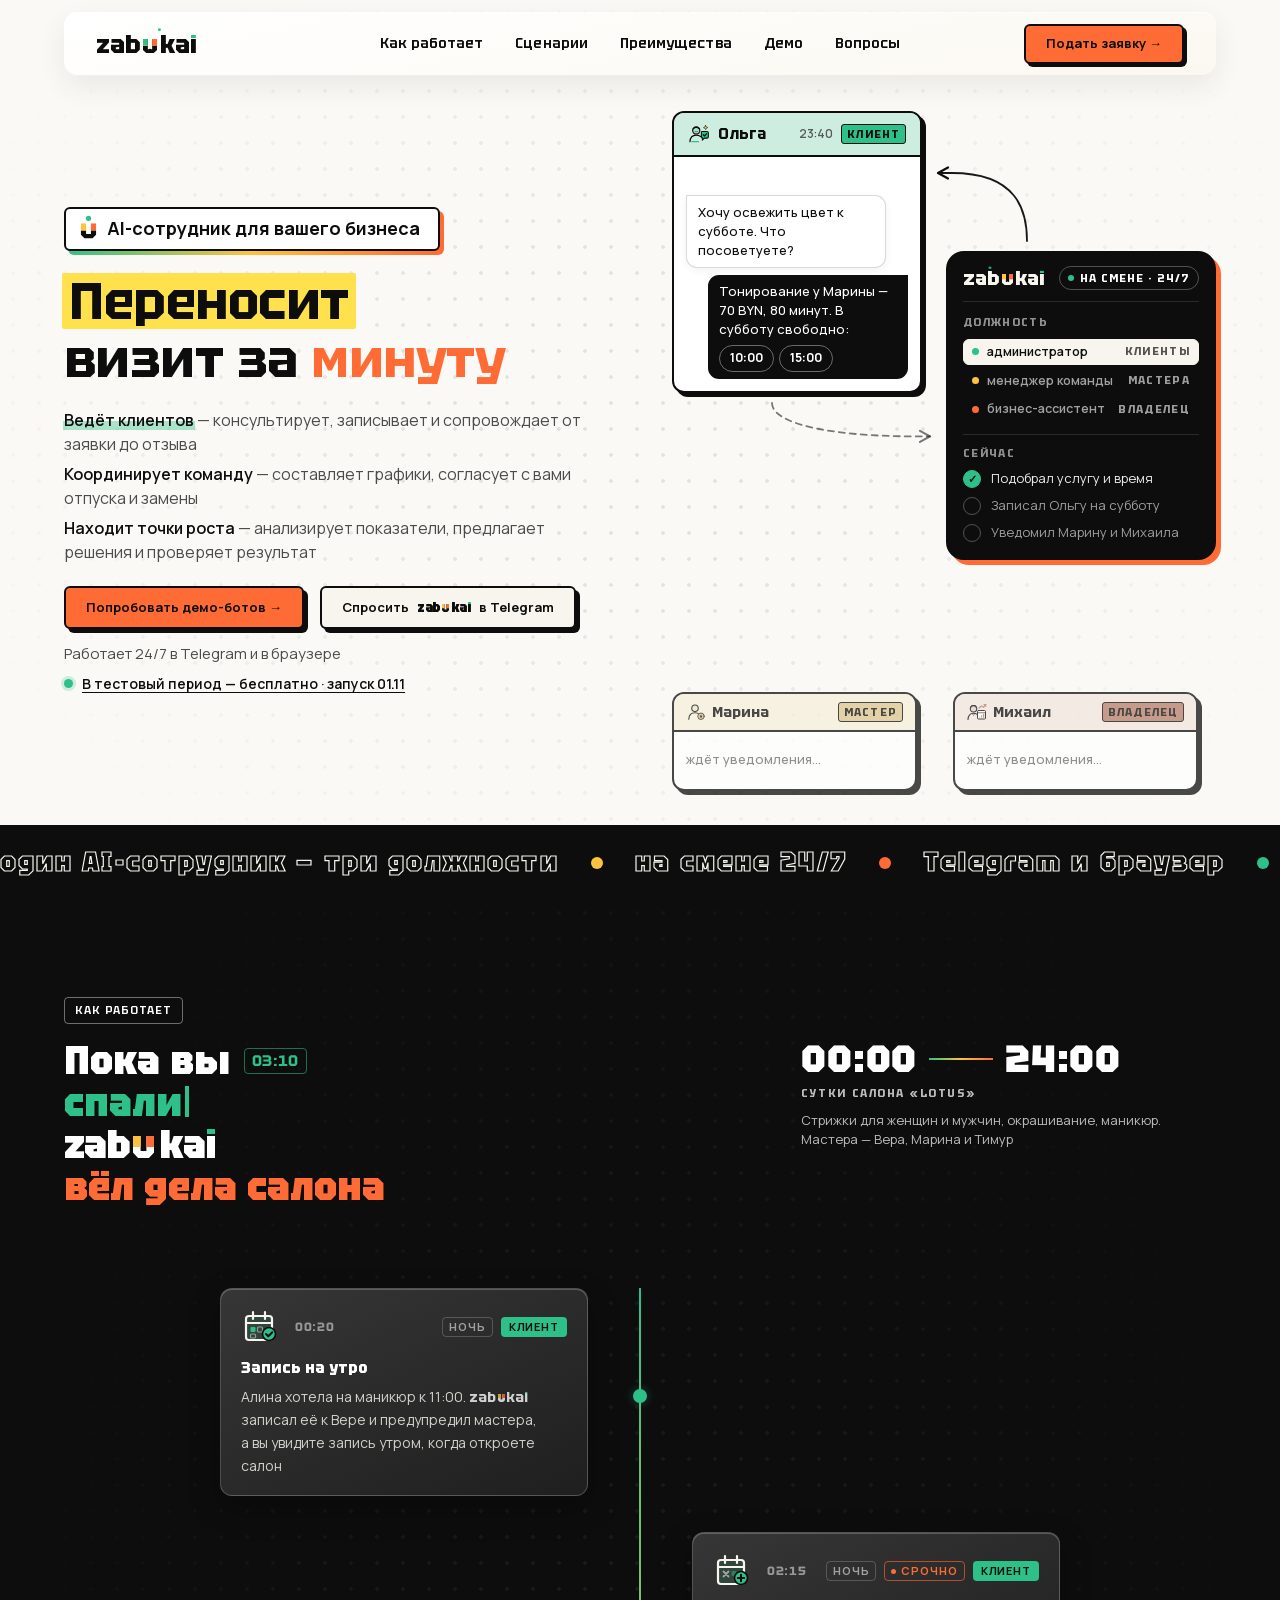
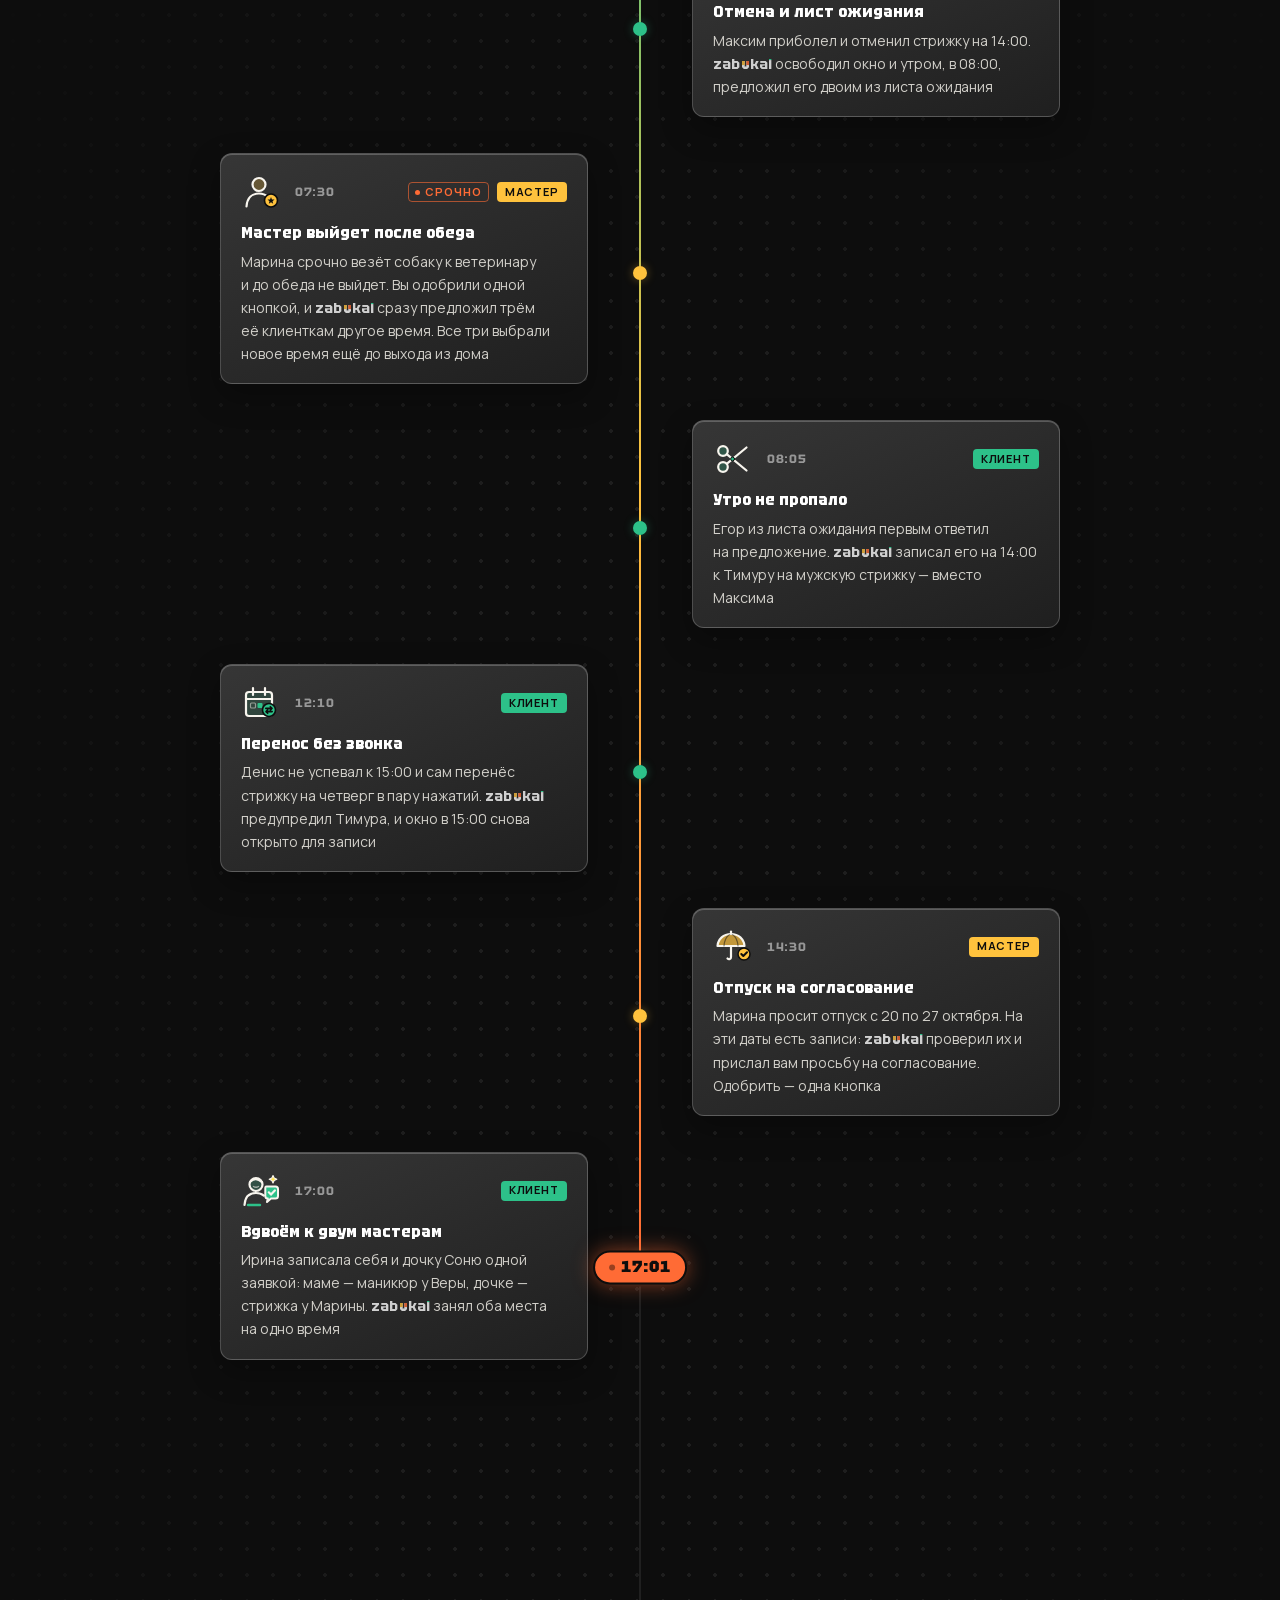
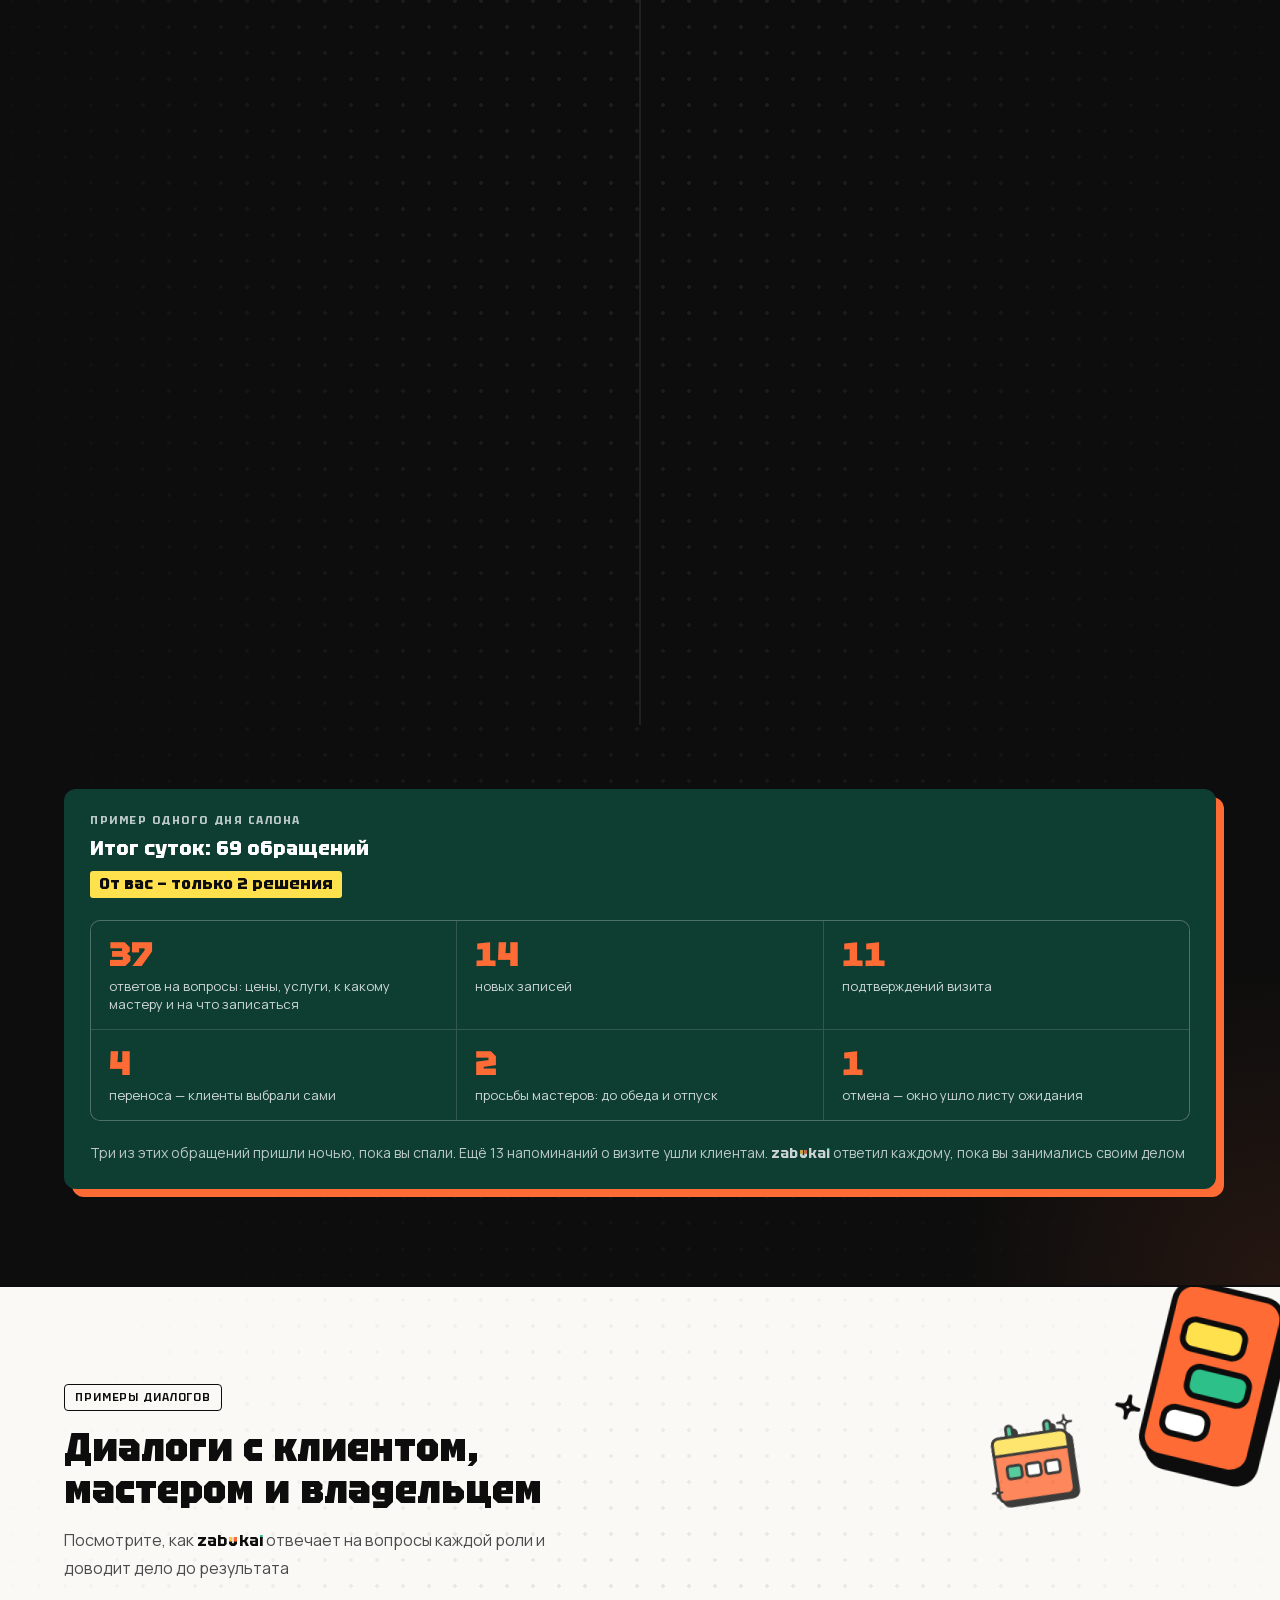
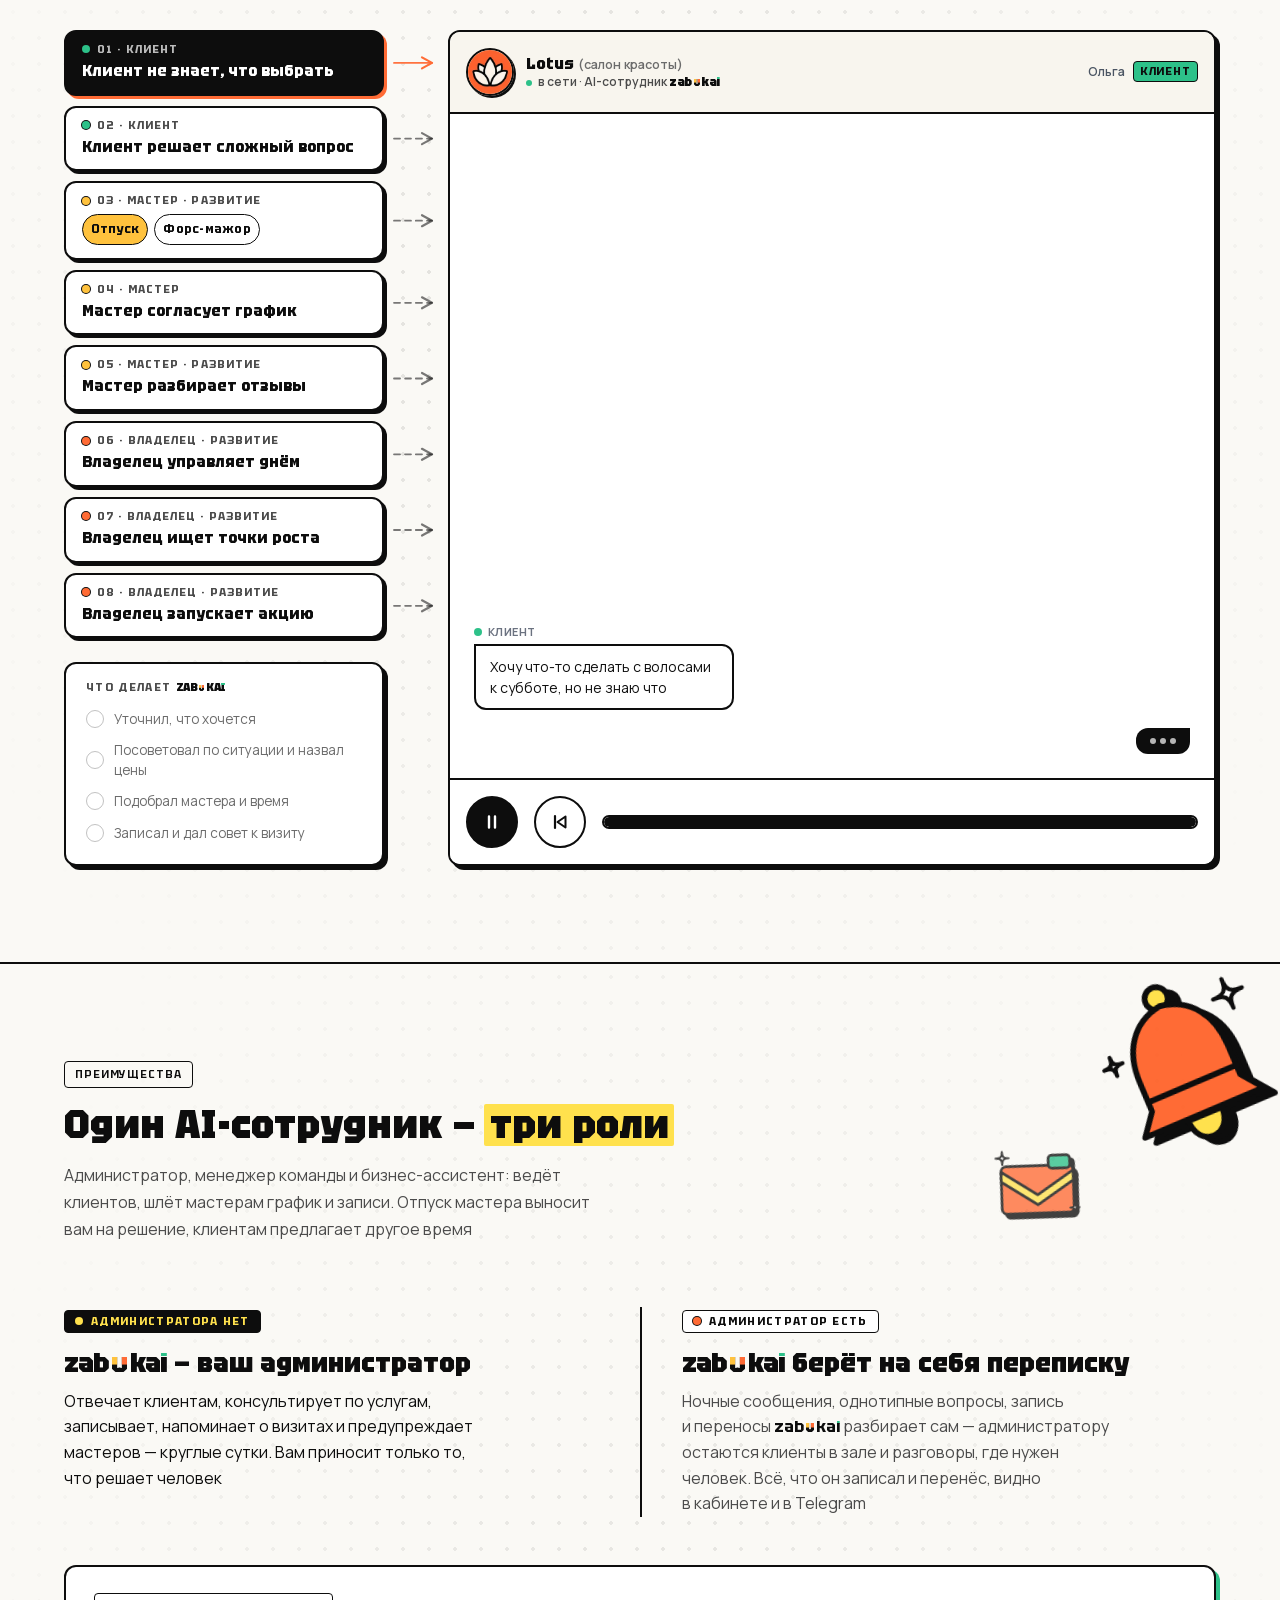
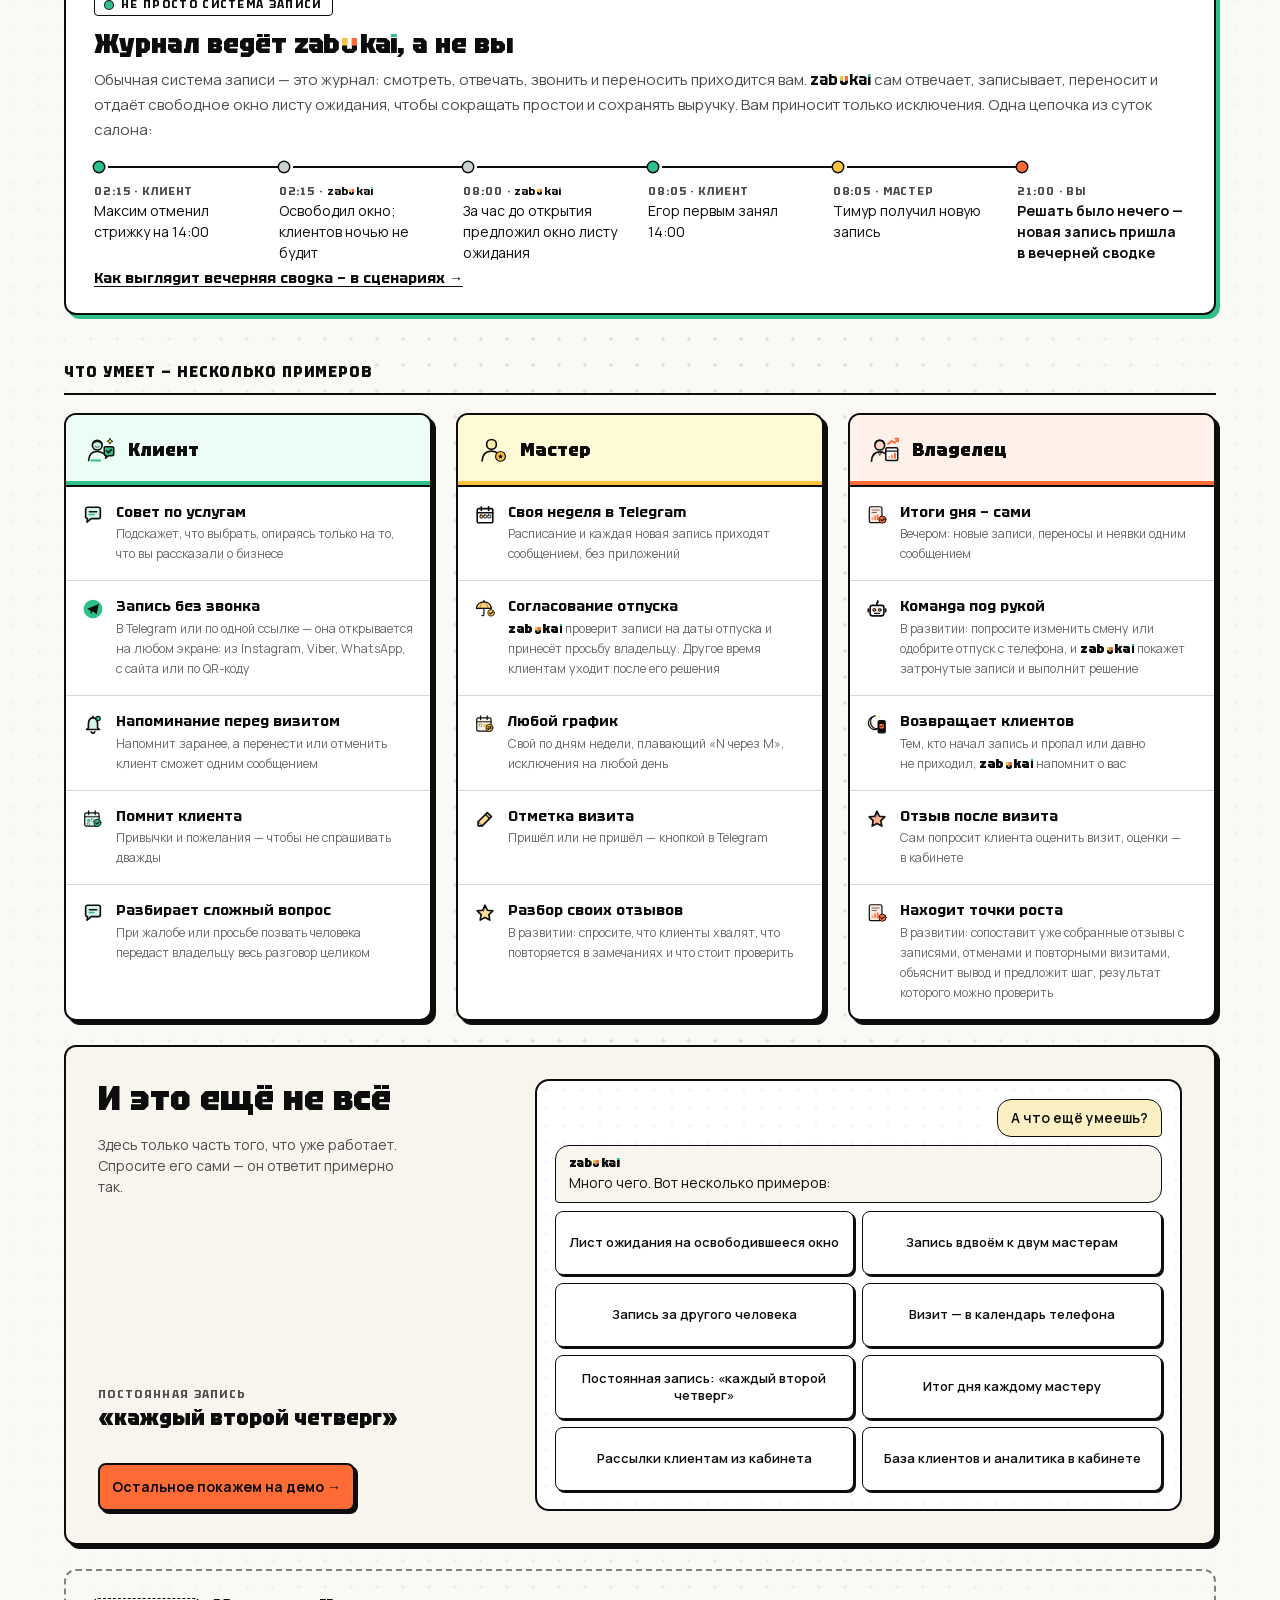
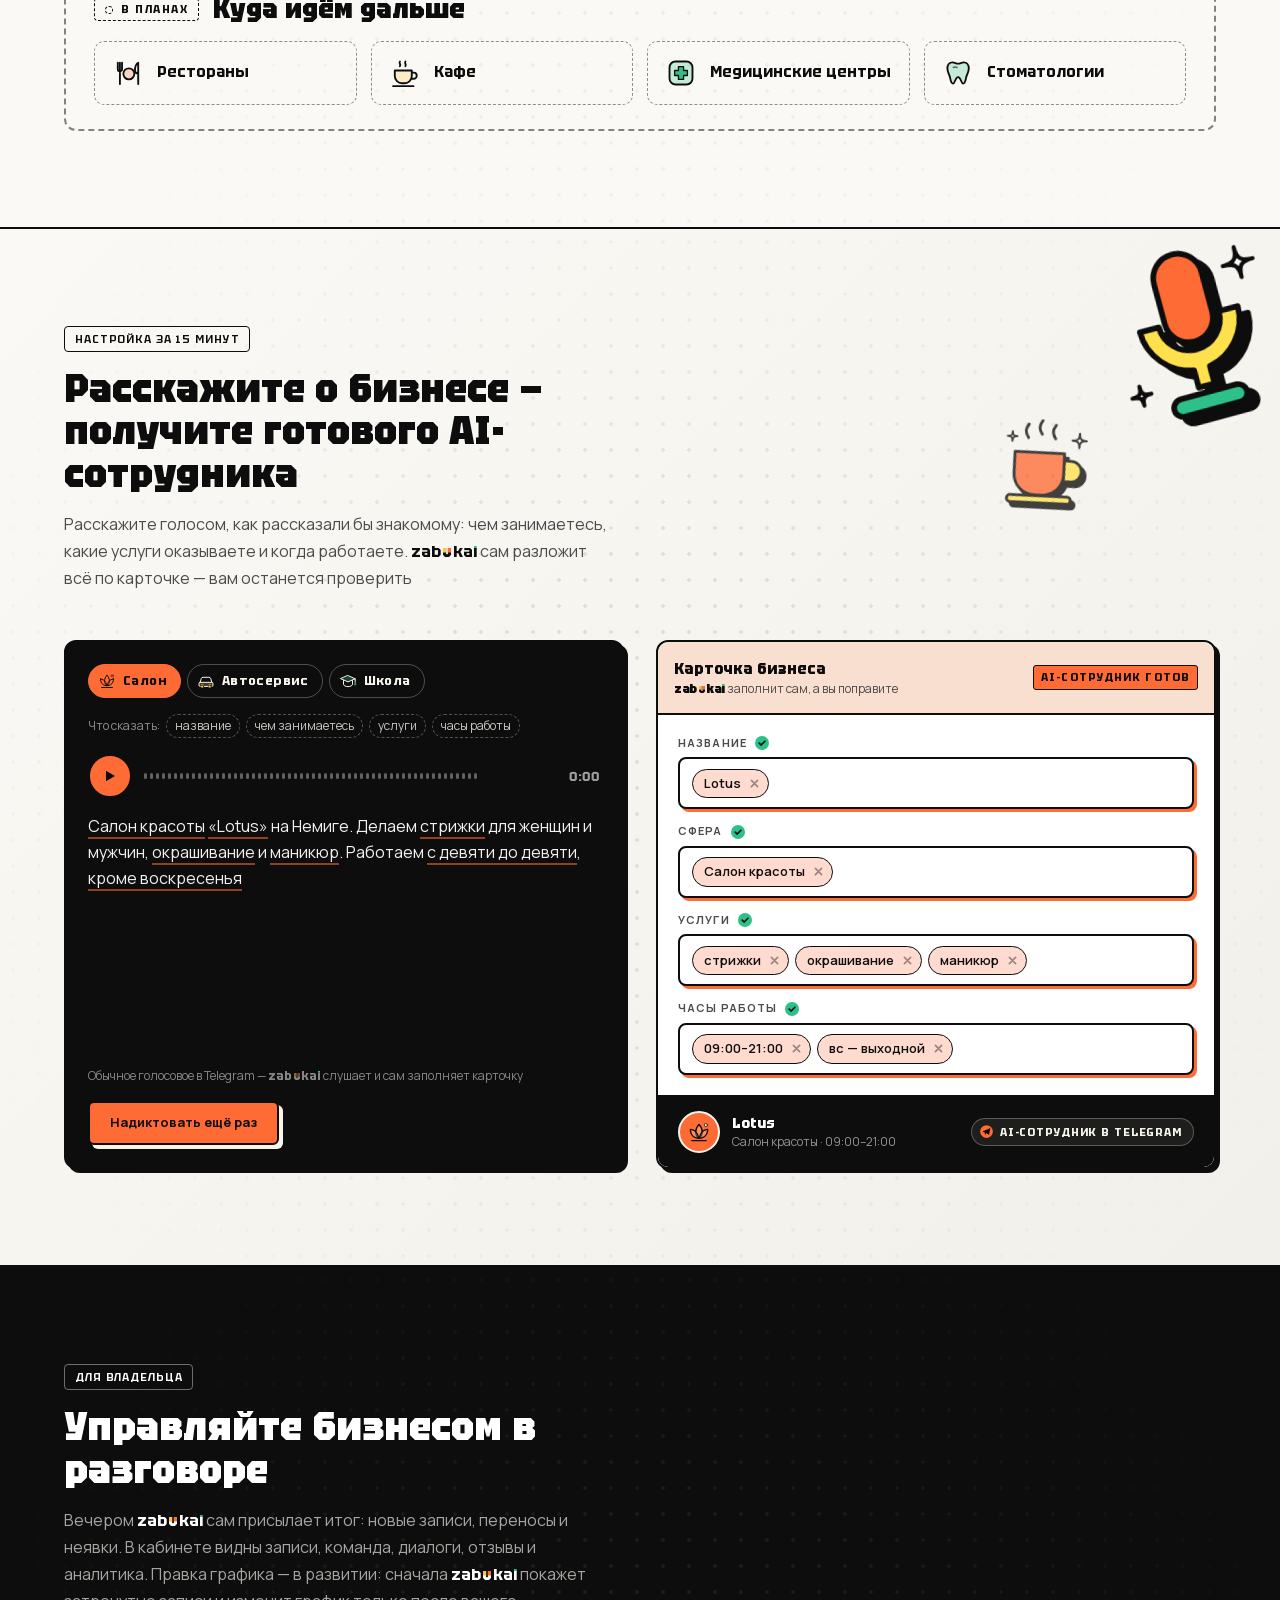
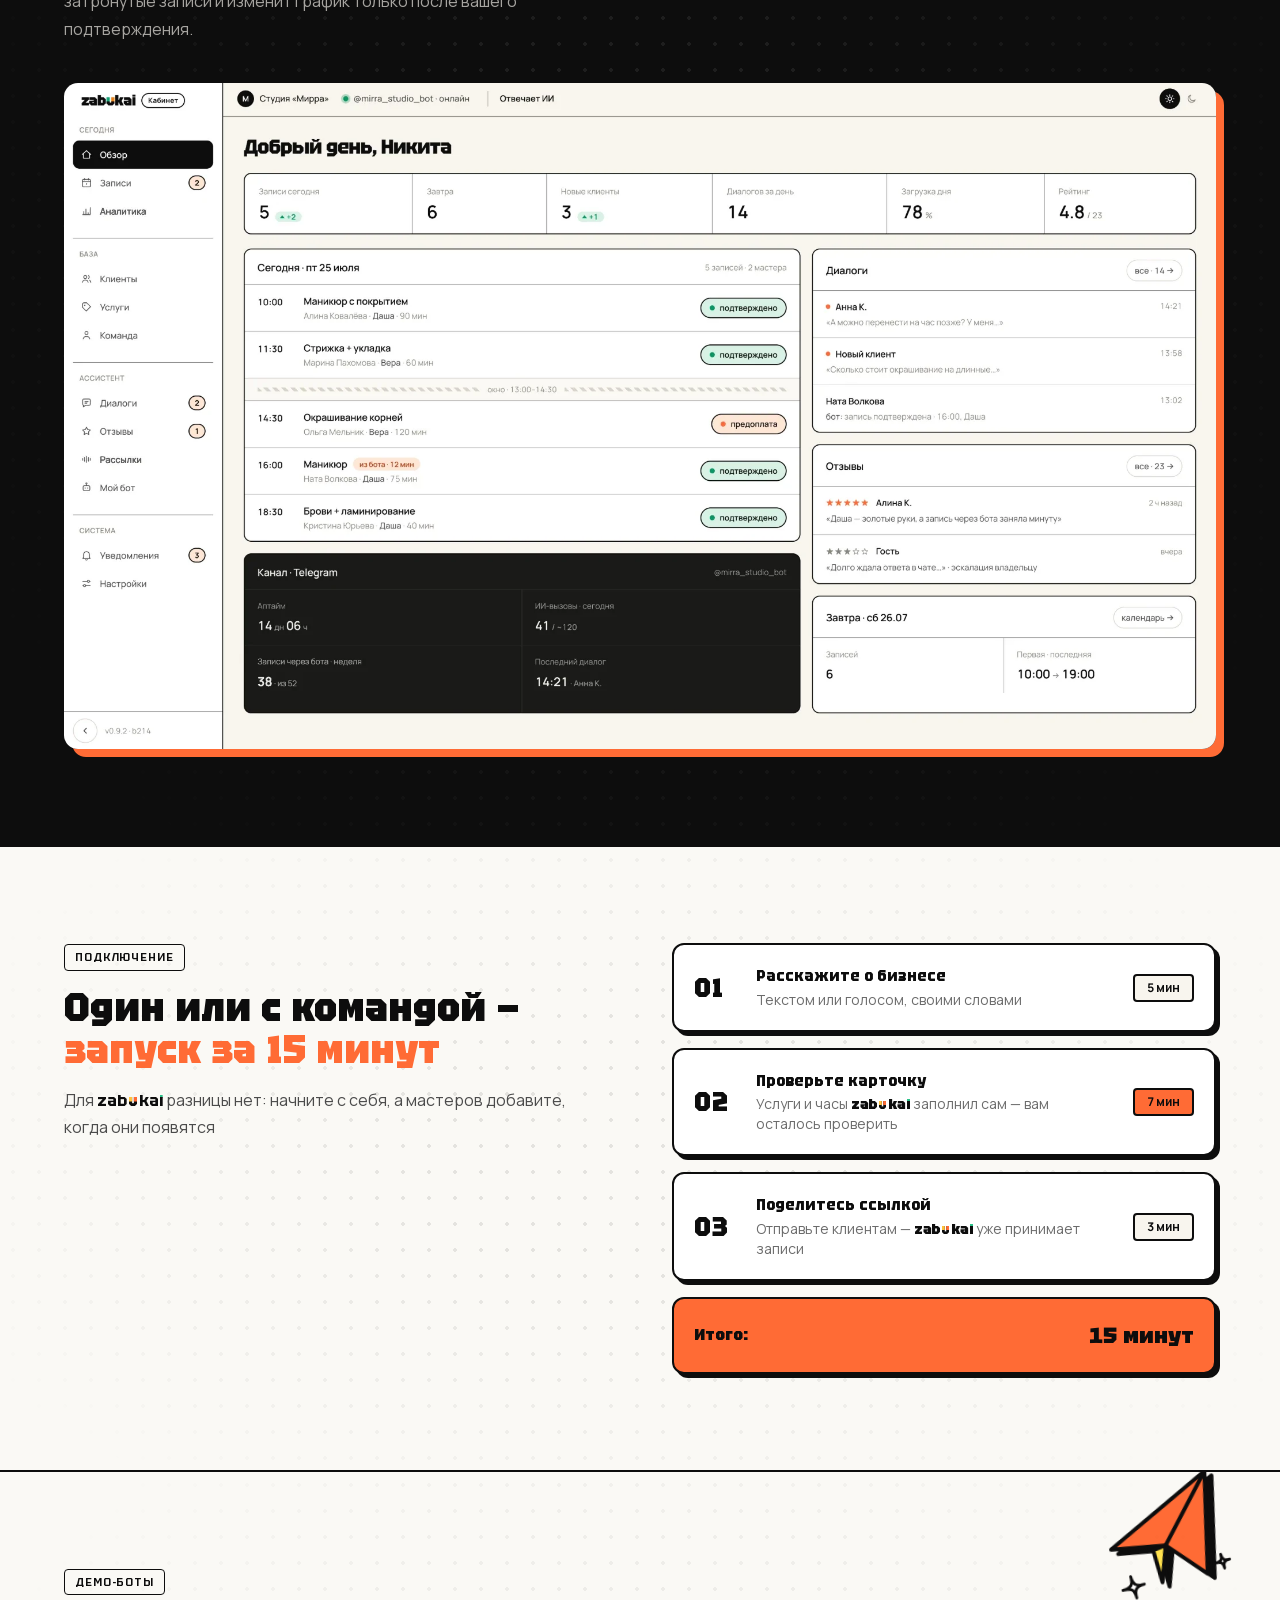
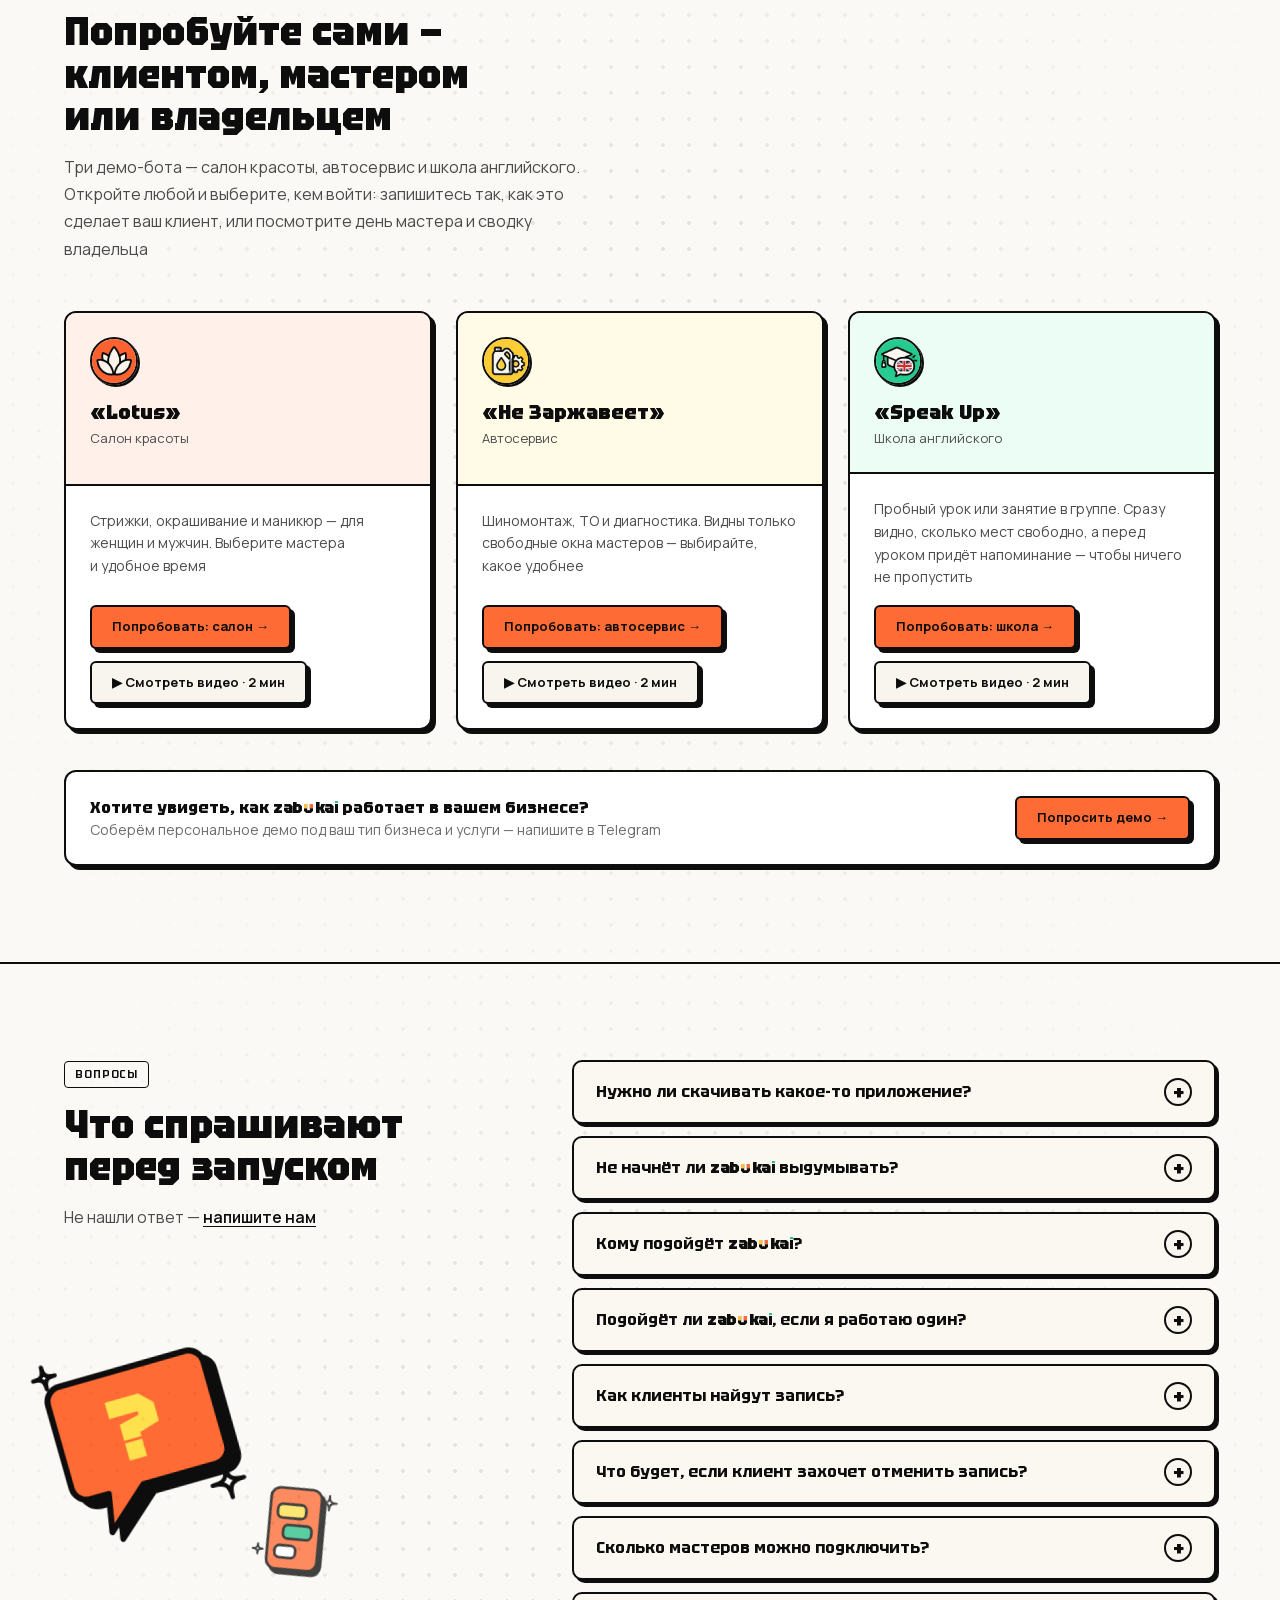
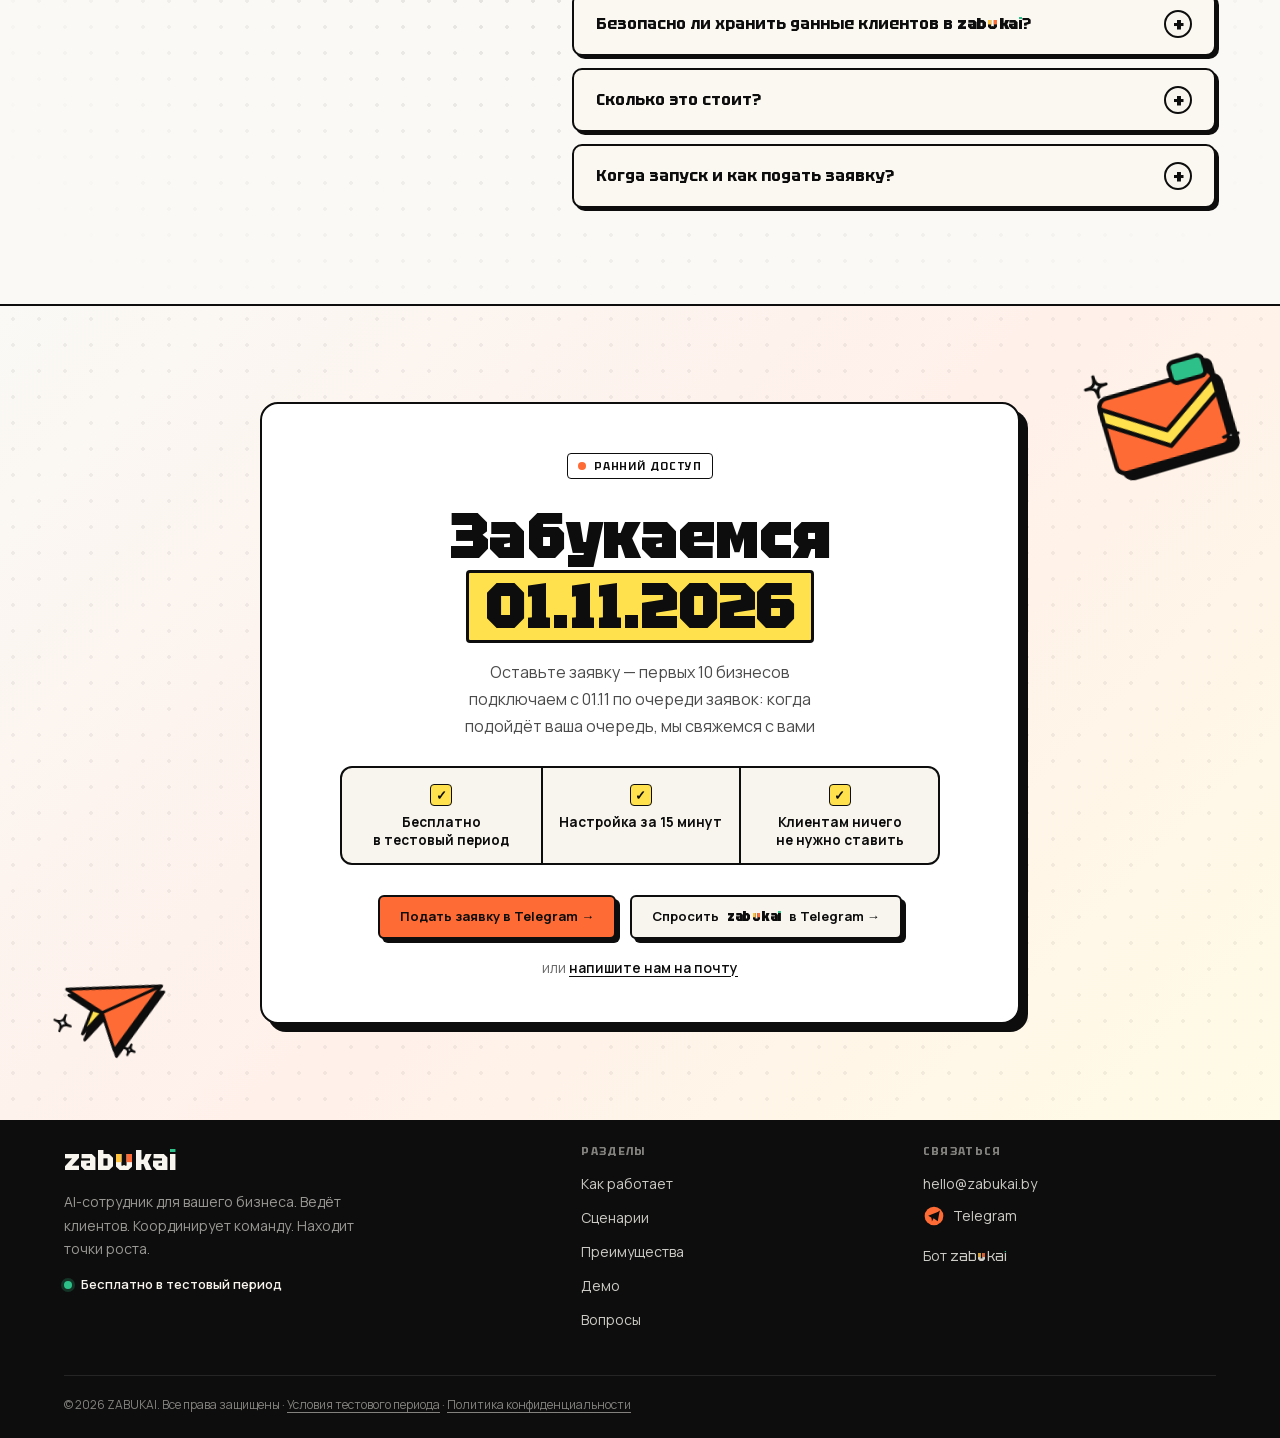
==== commit 632fc4ca: "site build" ====
--- a/index.html
+++ b/index.html
@@ -3,7 +3,7 @@
 <head>
 <meta charset="utf-8">
 <meta name="viewport" content="width=device-width, initial-scale=1">
-<meta http-equiv="Content-Security-Policy" content="default-src 'none'; script-src 'sha256-q9P7TpQq8GpigQH/+cAQHs+LCJU2tTFeTWl/DKcGom4=' 'sha256-wCKnsezjCfrSPuCyPnqyjQ2GJii1GxlH4J8bttNROyE=' 'sha256-RvIx4MMDtEPvOtQnZ2bcQHkpetNWB4XN+xMlPxYZNiE=' https://*.posthog.com; style-src 'self' 'unsafe-inline'; img-src 'self' data:; media-src 'self'; font-src 'self'; connect-src 'self' https://*.posthog.com; manifest-src 'self'; base-uri 'none'; form-action 'self'; upgrade-insecure-requests">
+<meta http-equiv="Content-Security-Policy" content="default-src 'none'; script-src 'sha256-q9P7TpQq8GpigQH/+cAQHs+LCJU2tTFeTWl/DKcGom4=' 'sha256-wCKnsezjCfrSPuCyPnqyjQ2GJii1GxlH4J8bttNROyE=' 'sha256-T4IIbglO/Iagec4G0Er5ILl2fFcxFFZpMTPSMn3HPCc=' https://t.zabukai.by; style-src 'self' 'unsafe-inline'; img-src 'self' data:; media-src 'self'; font-src 'self'; connect-src 'self' https://t.zabukai.by; manifest-src 'self'; base-uri 'none'; form-action 'self'; upgrade-insecure-requests">
 <meta name="referrer" content="strict-origin-when-cross-origin">
 <title>ZABUKAI — AI-сотрудник для вашего бизнеса</title>
 <meta name="description" content="Ведёт клиентов. Координирует команду. Находит точки роста. Один AI-сотрудник связывает разговоры клиента, мастера и владельца — в Telegram и в браузере.">
@@ -1700,7 +1700,8 @@
     if (started || off) return;
     started = true;
     posthog.init('phc_tMKW3cV7JhxgKLE2nwFanv7WALTtdn8n7rHtVYVoF4WP', {
-      api_host: 'https://eu.i.posthog.com',
+      api_host: 'https://t.zabukai.by',
+      ui_host: 'https://eu.posthog.com',
       defaults: '2026-05-30',
       cookieless_mode: 'always',
       autocapture: { dom_event_allowlist: ['click'], element_allowlist: ['a', 'button'] },
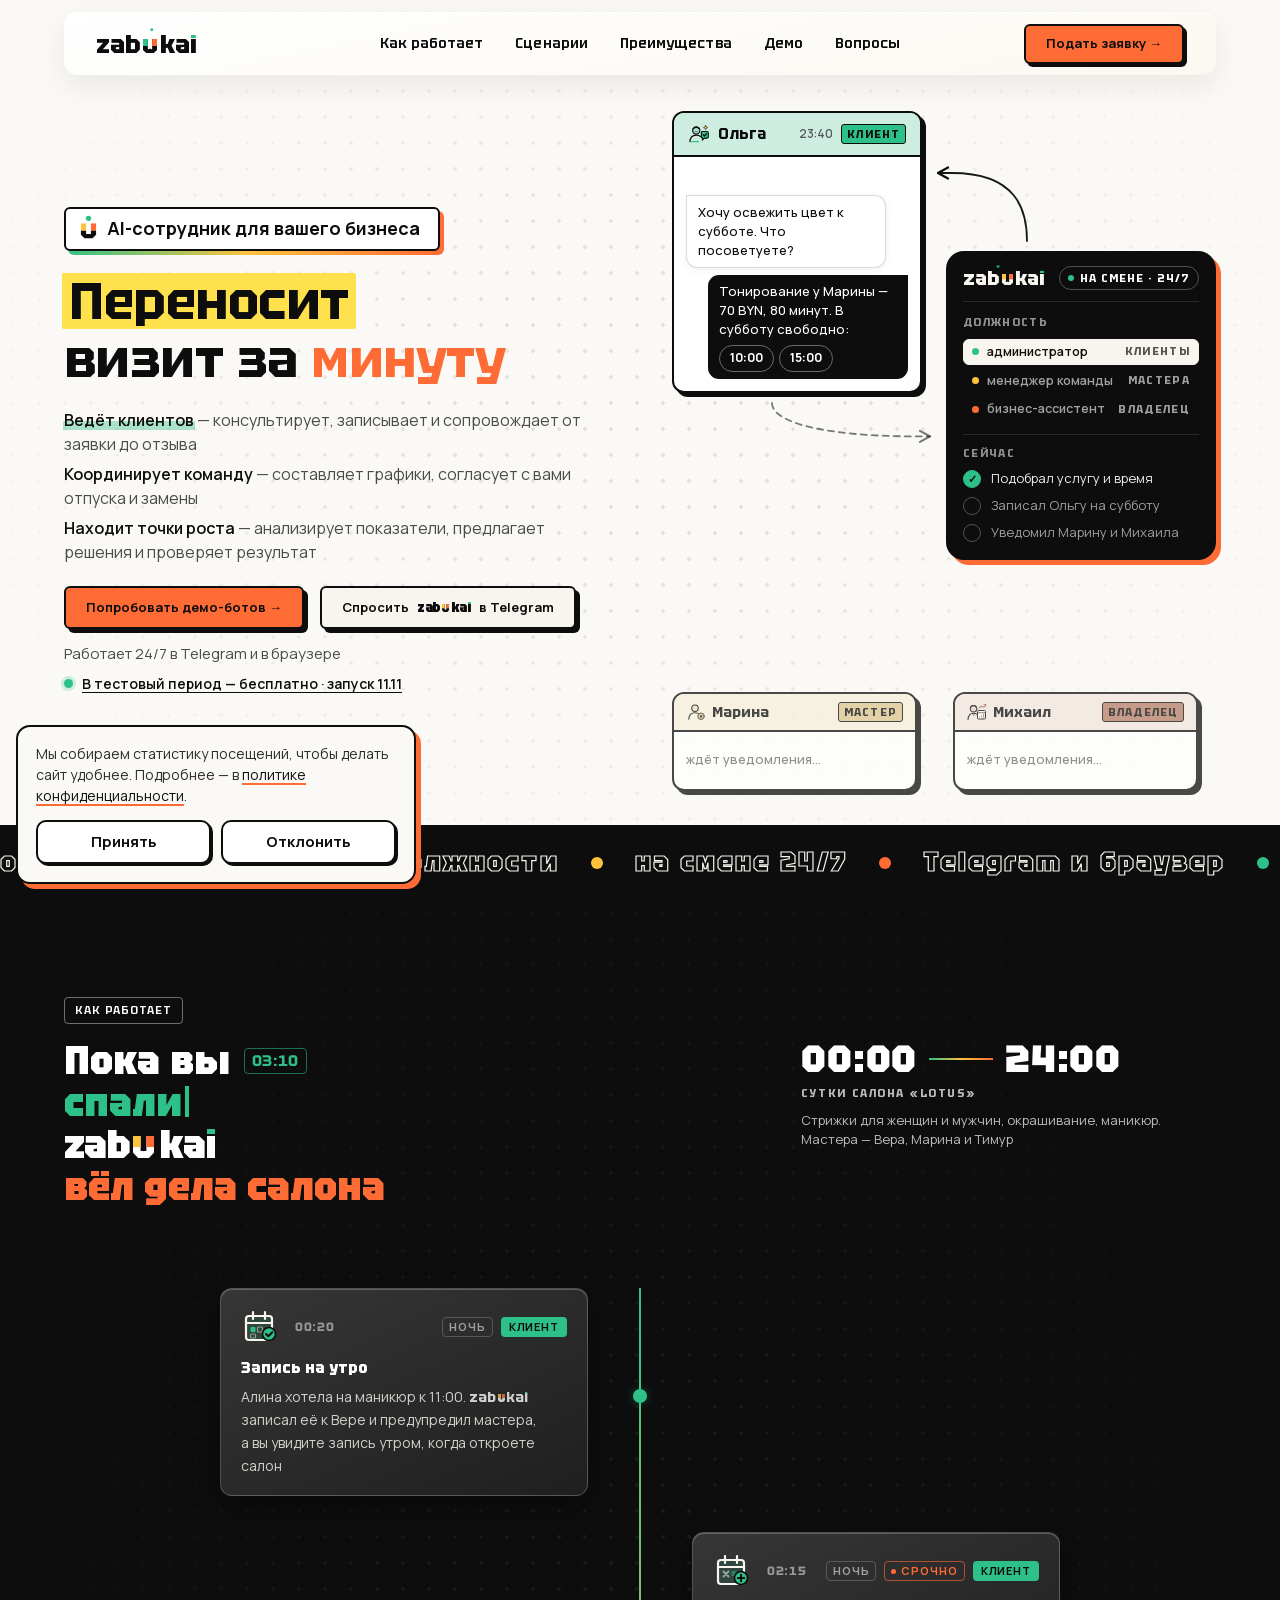
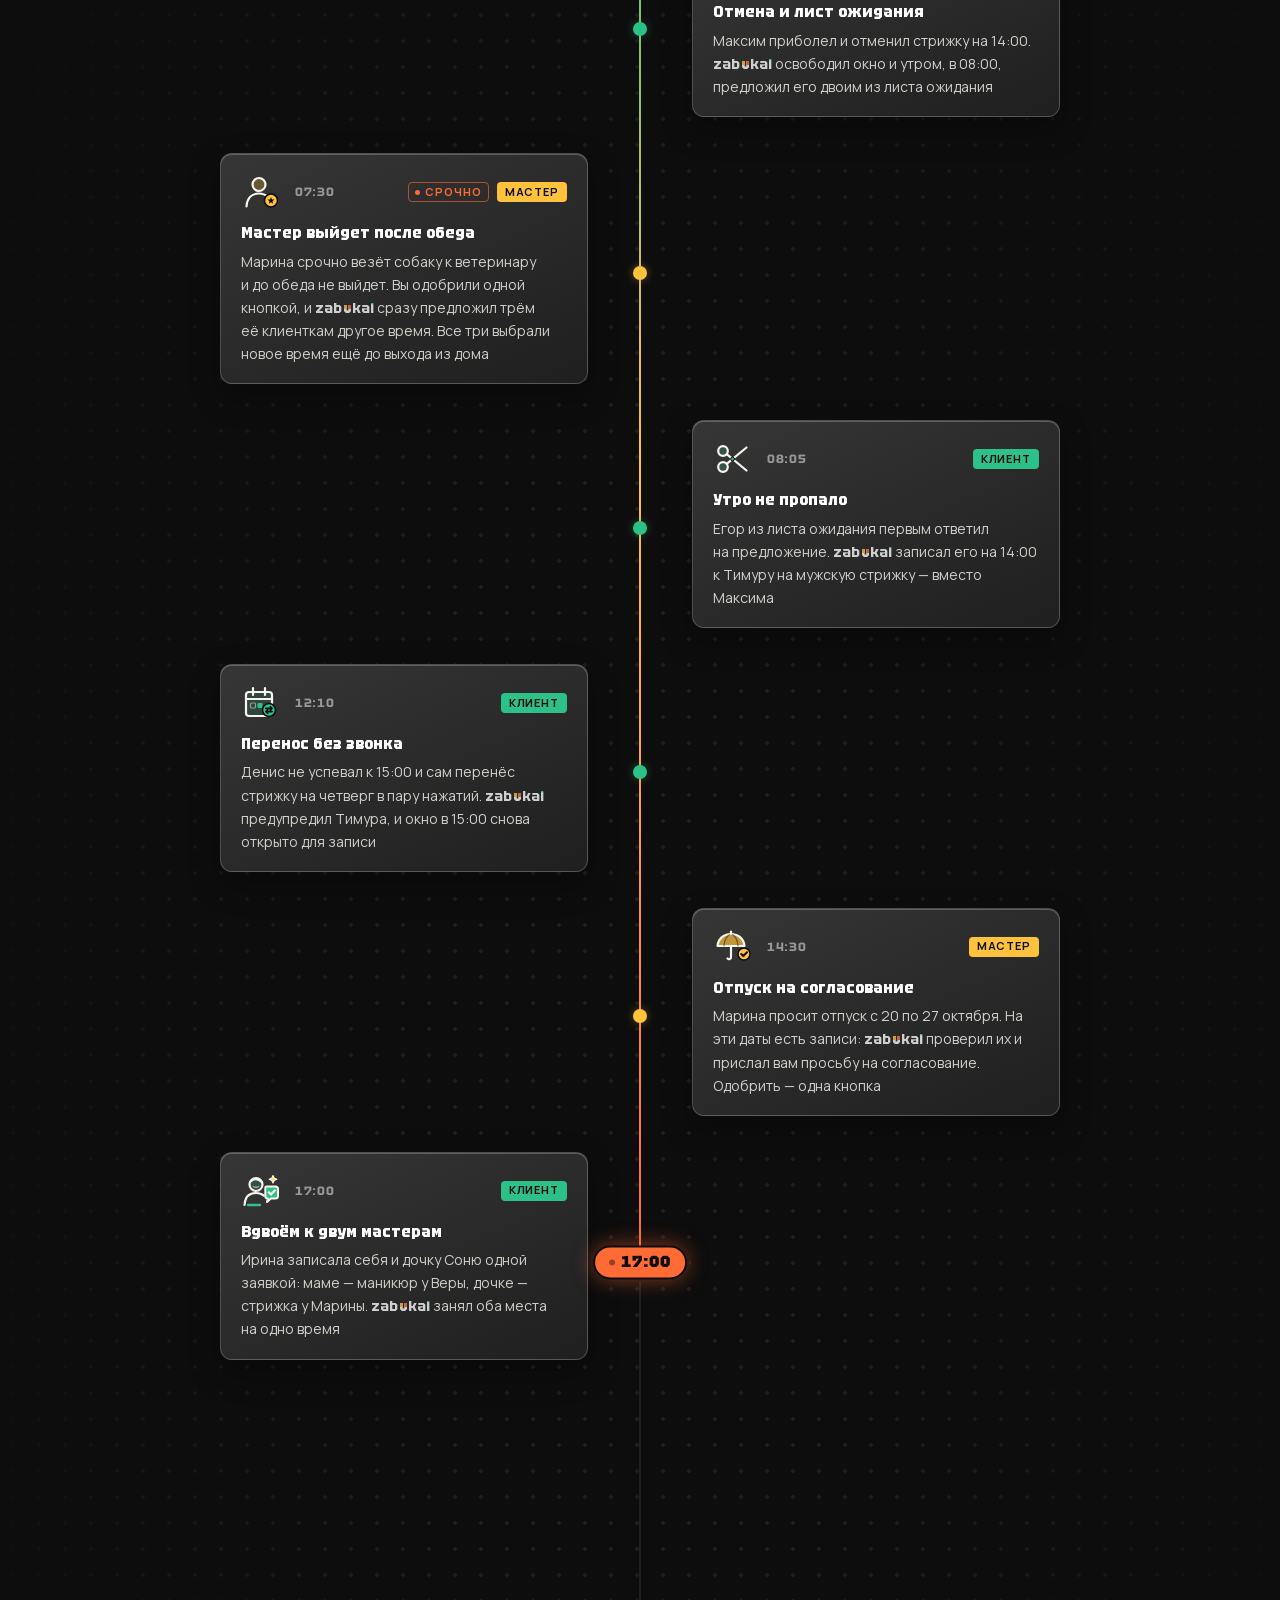
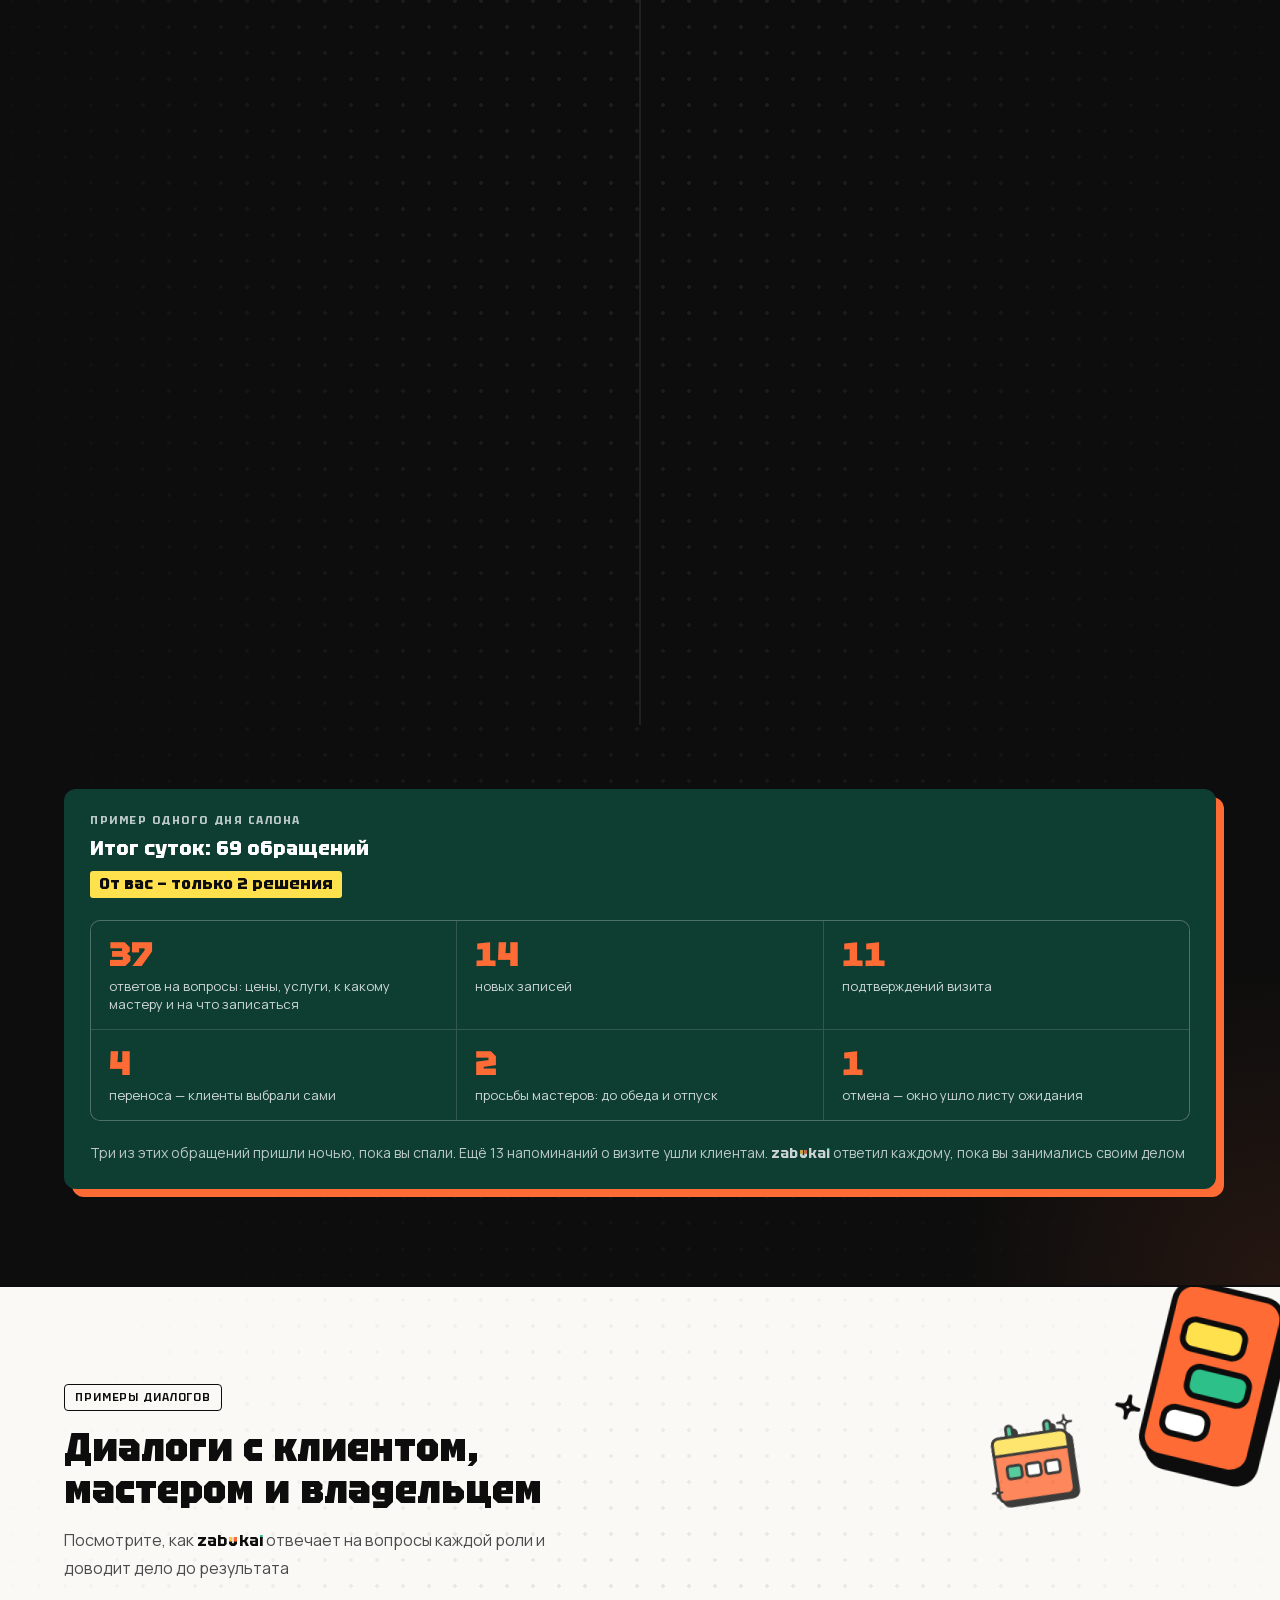
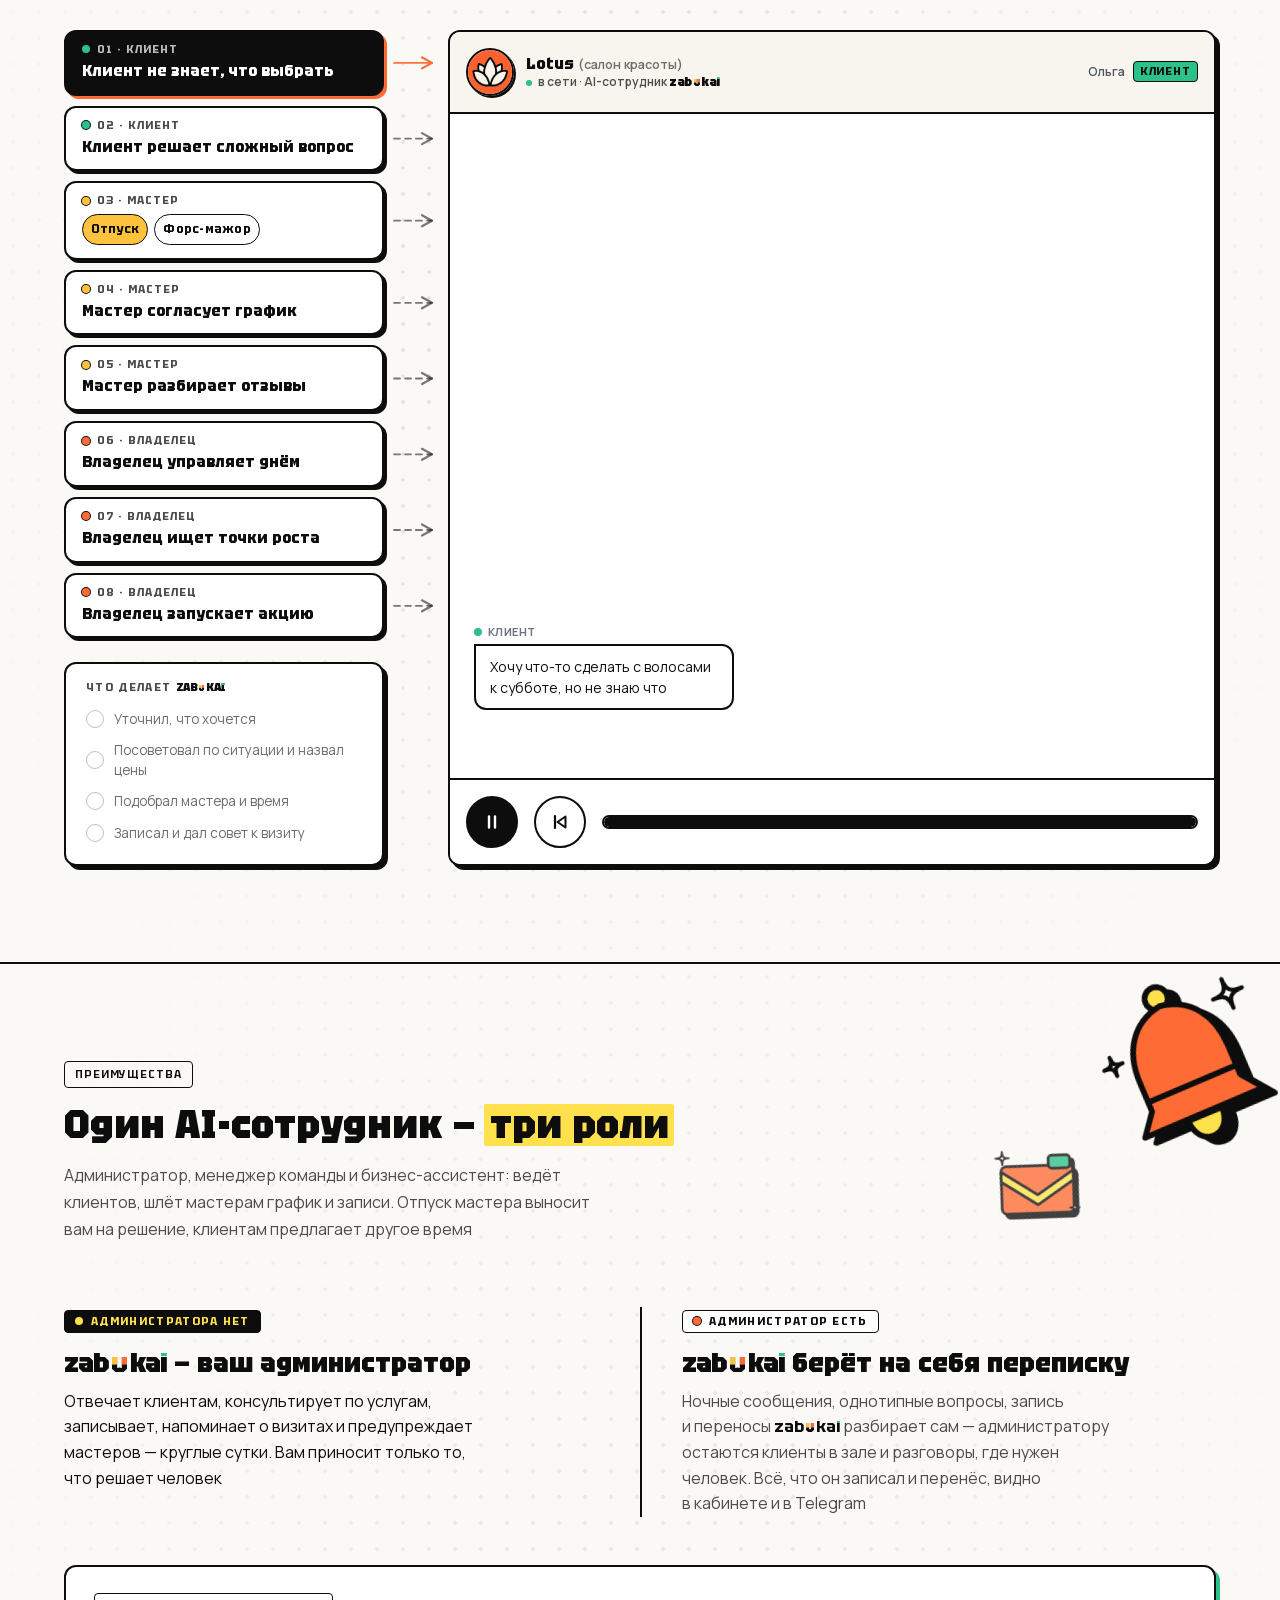
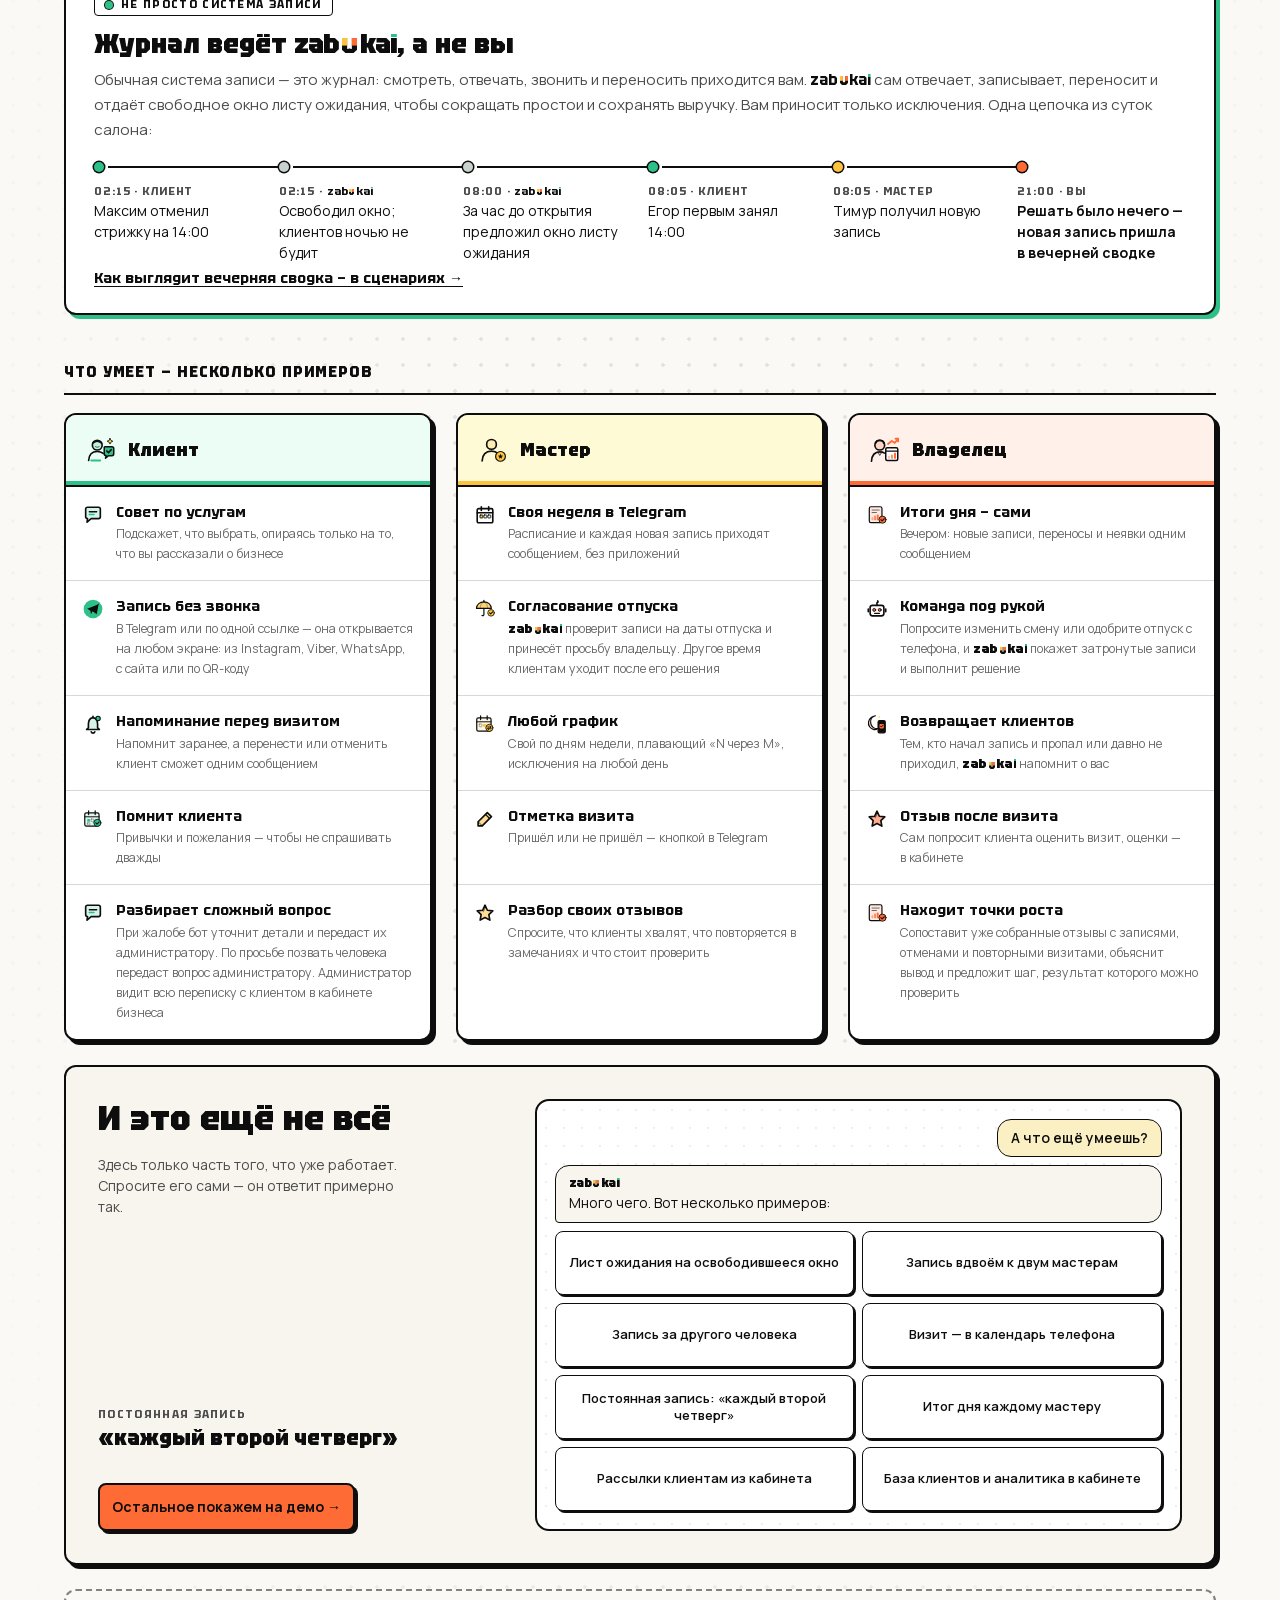
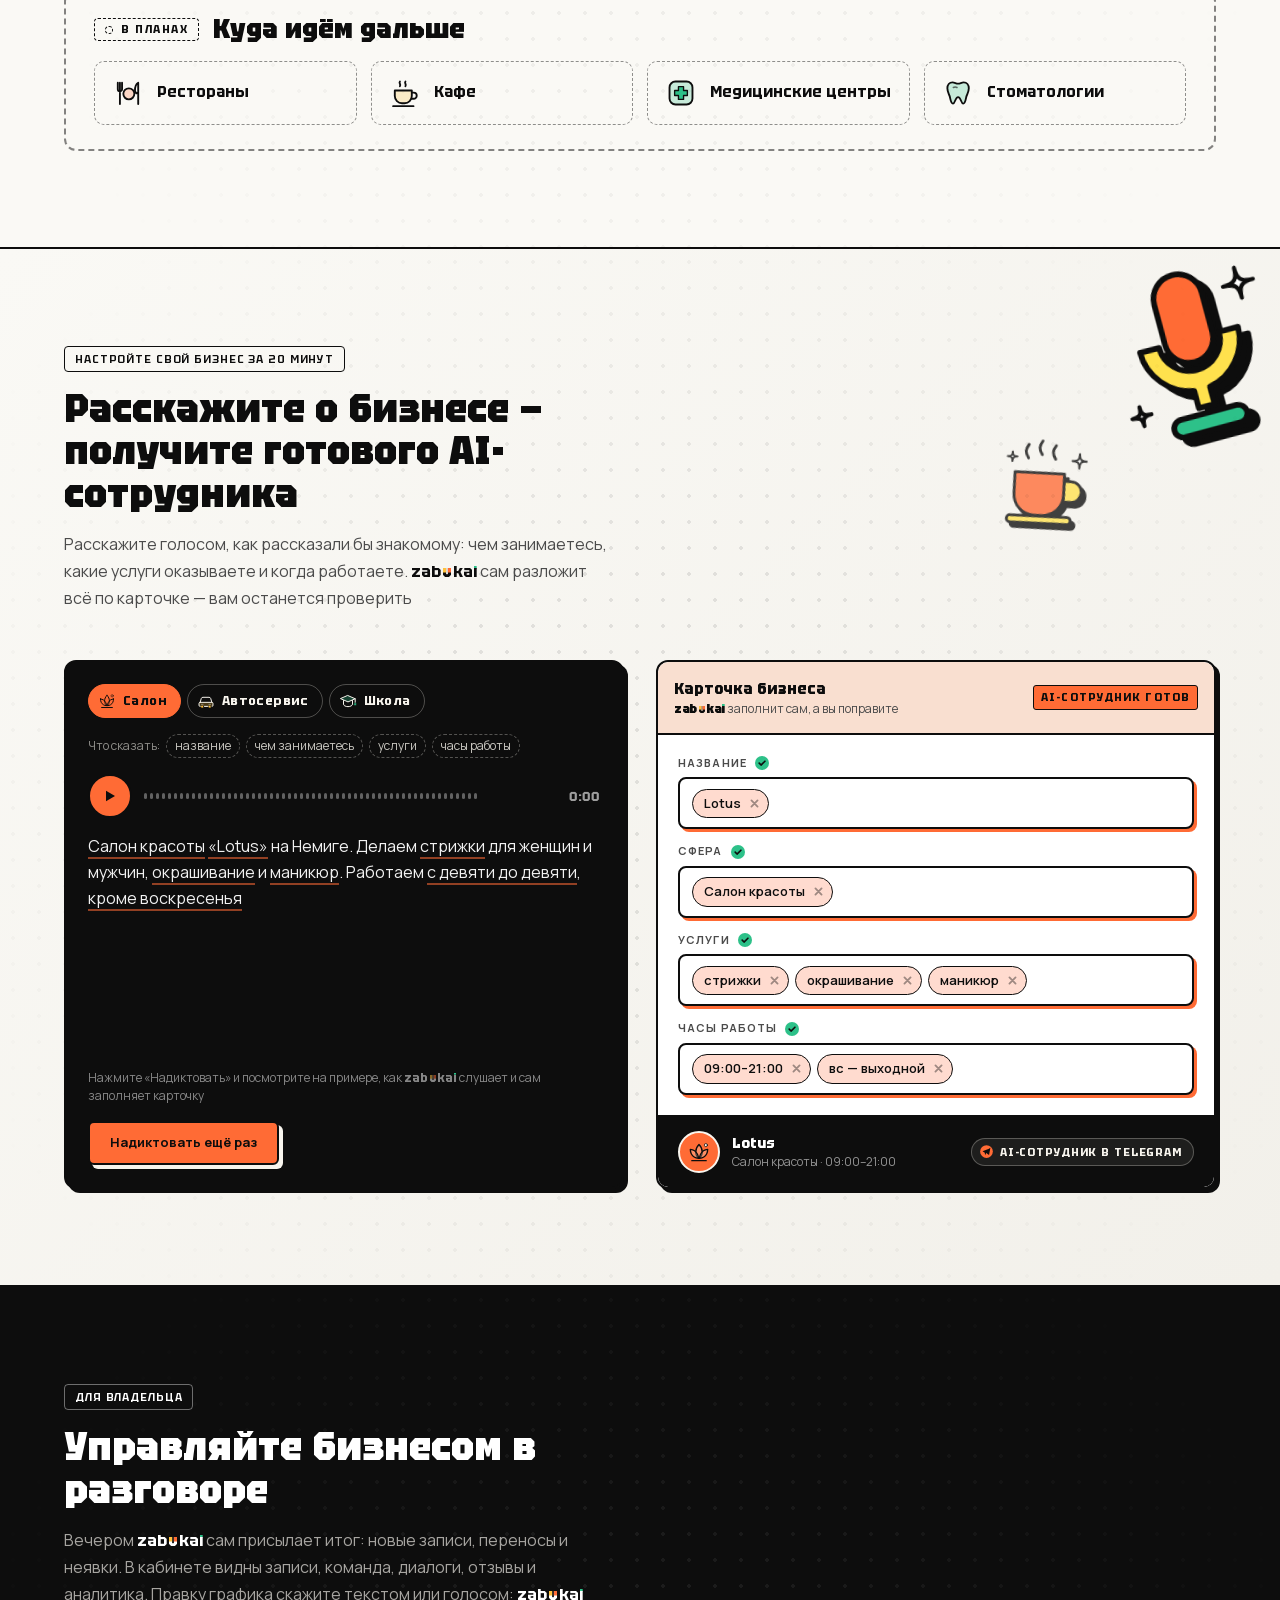
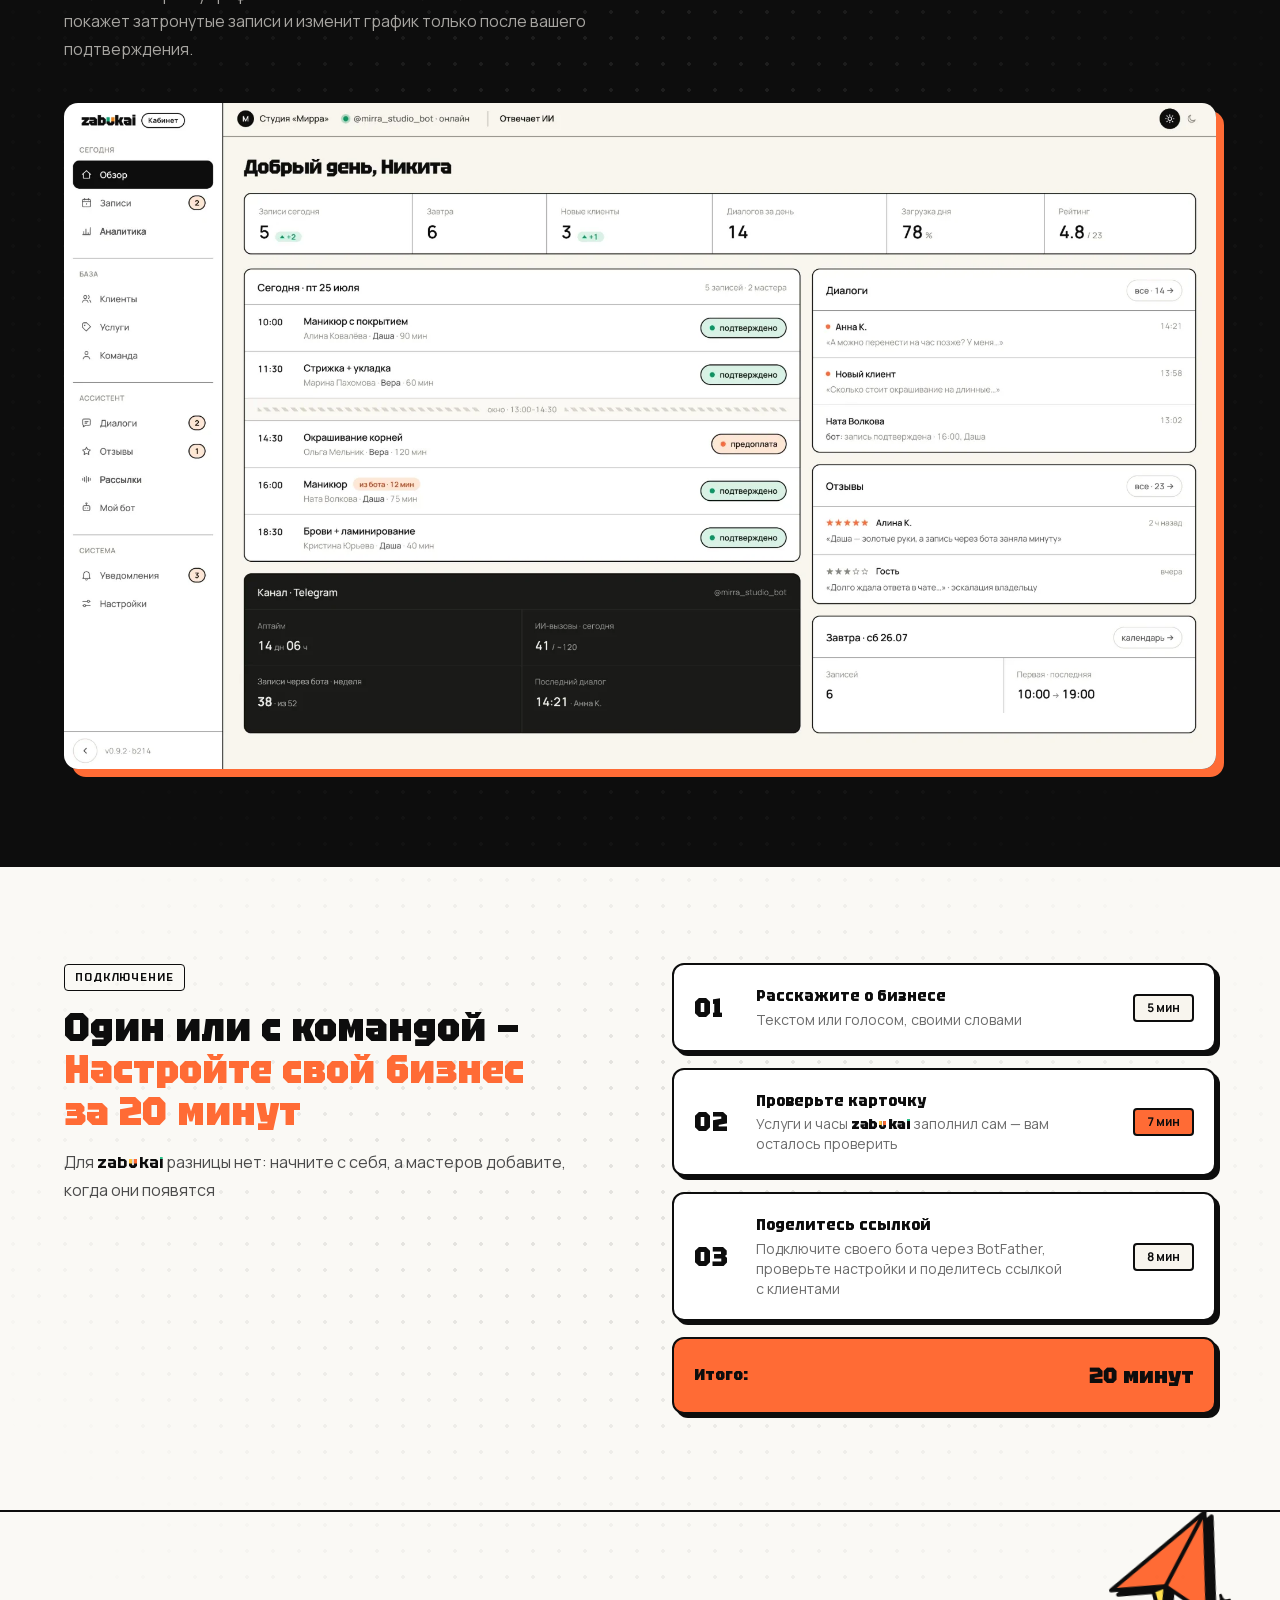
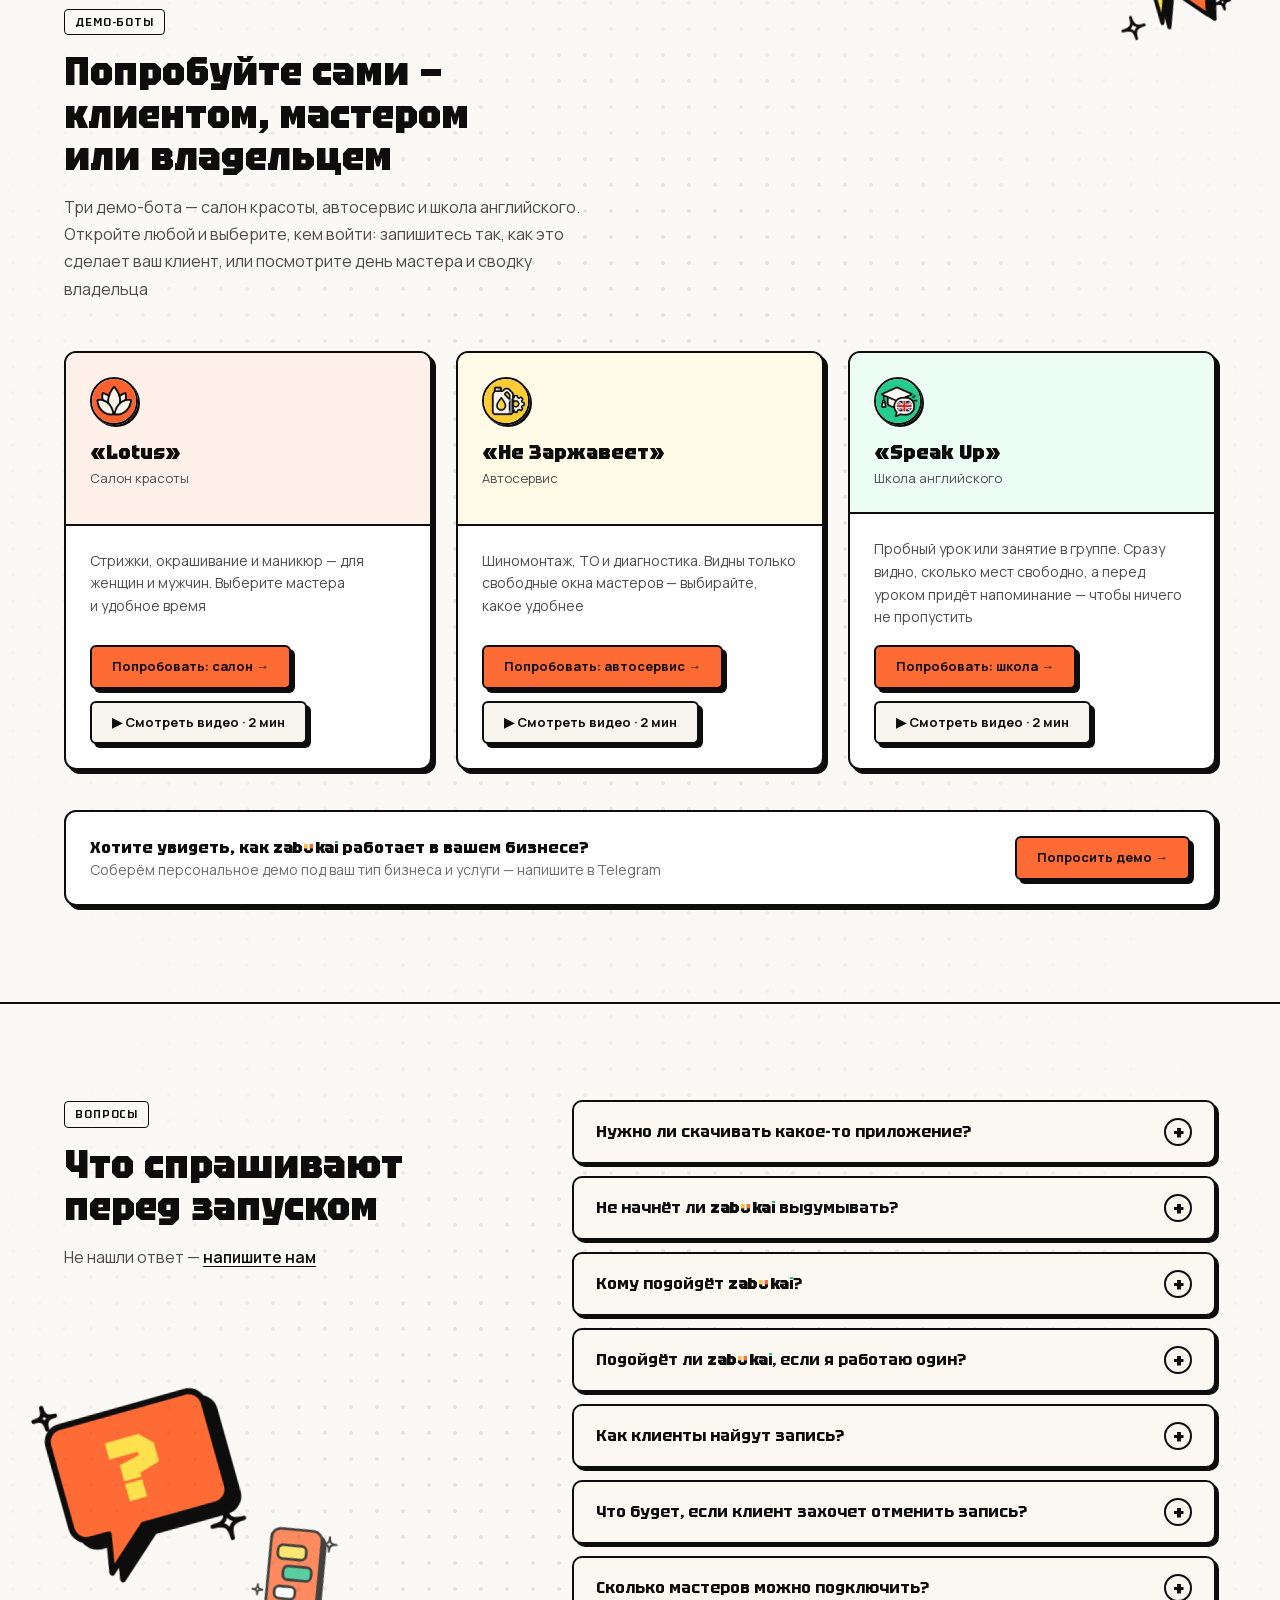
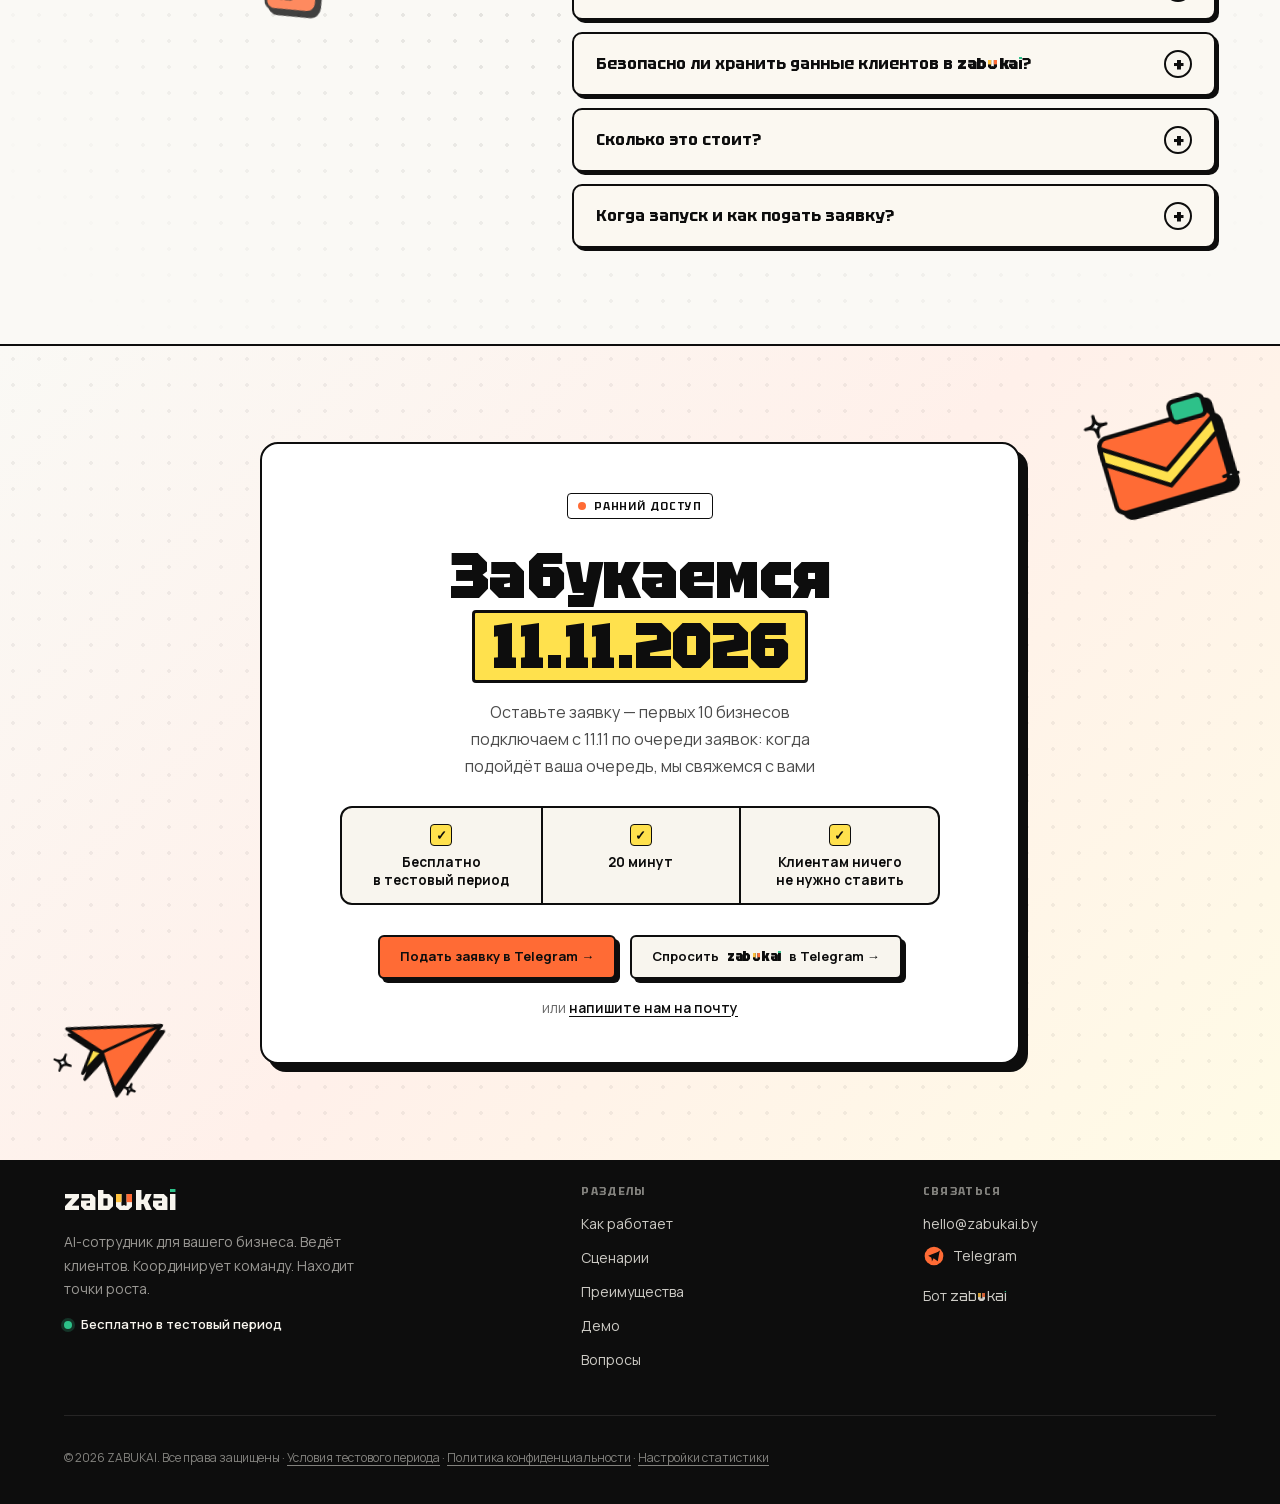
==== commit dafcb2fe: "site build" ====
--- a/index.html
+++ b/index.html
@@ -3,7 +3,7 @@
 <head>
 <meta charset="utf-8">
 <meta name="viewport" content="width=device-width, initial-scale=1">
-<meta http-equiv="Content-Security-Policy" content="default-src 'none'; script-src 'sha256-q9P7TpQq8GpigQH/+cAQHs+LCJU2tTFeTWl/DKcGom4=' 'sha256-wCKnsezjCfrSPuCyPnqyjQ2GJii1GxlH4J8bttNROyE=' 'sha256-T4IIbglO/Iagec4G0Er5ILl2fFcxFFZpMTPSMn3HPCc=' https://t.zabukai.by; style-src 'self' 'unsafe-inline'; img-src 'self' data:; media-src 'self'; font-src 'self'; connect-src 'self' https://t.zabukai.by; manifest-src 'self'; base-uri 'none'; form-action 'self'; upgrade-insecure-requests">
+<meta http-equiv="Content-Security-Policy" content="default-src 'none'; script-src 'sha256-q9P7TpQq8GpigQH/+cAQHs+LCJU2tTFeTWl/DKcGom4=' 'sha256-FVfp5R+lHpvhiF9pi8UHN06JCZnheEC+stsyMnbgDYk=' 'sha256-8p1H1p8jdJf2ZY638EEUAAxdI78Ys+Qispdjfqv6g0M=' 'self' t.zabukai.by; style-src 'self' 'unsafe-inline'; img-src 'self' data:; media-src 'self'; font-src 'self'; connect-src 'self' t.zabukai.by; manifest-src 'self'; base-uri 'none'; form-action 'self'; upgrade-insecure-requests">
 <meta name="referrer" content="strict-origin-when-cross-origin">
 <title>ZABUKAI — AI-сотрудник для вашего бизнеса</title>
 <meta name="description" content="Ведёт клиентов. Координирует команду. Находит точки роста. Один AI-сотрудник связывает разговоры клиента, мастера и владельца — в Telegram и в браузере.">
@@ -744,11 +744,11 @@
 #benefits .zk-bsoon-tag{border-style:dashed;background:transparent;letter-spacing:.14em}
 #benefits .zk-bsoon-tag::before{background:transparent;box-shadow:none;border:1.5px dashed #0D0D0D}
 #benefits .zk-bsoon-list{list-style:none;margin:0;padding:0;display:grid;grid-template-columns:repeat(2,minmax(0,1fr));gap:10px}
-@media (min-width:768px){#benefits .zk-bsoon-list{grid-template-columns:repeat(4,minmax(0,1fr));gap:14px}}
+@media (min-width:768px){#benefits .zk-bsoon-list{gap:14px}}@media (min-width:960px){#benefits .zk-bsoon-list{grid-template-columns:repeat(4,minmax(0,1fr))}}
 #benefits .zk-bsoon-list li{display:flex;align-items:center;gap:12px;padding:14px 16px;text-align:left;border:1.5px dashed rgba(13,13,13,.45);border-radius:10px}
 #benefits .zk-bsoon-list .zk-i{display:block;width:34px;height:34px;color:#0D0D0D}
 @media (max-width:479px){#benefits .zk-bsoon-list li{flex-direction:column;align-items:flex-start;gap:8px;padding:12px 14px}#benefits .zk-bsoon-list b{font-size:14px}}
-#benefits .zk-bsoon-list b{font:700 15px/1.3 Tektur,sans-serif}
+#benefits .zk-bsoon-list b{font:700 15px/1.3 Tektur,sans-serif;min-width:0;overflow-wrap:break-word}
 #benefits .zk-bsoon-list span{color:#4B4B4B}
 @media (max-width:767px){#benefits .zk-bsoon{padding:20px 18px 22px}#benefits .zk-bmore{padding:16px}#benefits .zk-bstates{margin-bottom:36px}}
 @media (prefers-reduced-motion:reduce){.zk-js #benefits .zk-brow{opacity:1;transform:none;transition:none}.zk-js #benefits .zk-bhd::after{transform:scaleX(1);transition:none}}
@@ -812,9 +812,9 @@
 <a href="#scenarios" class="text-sm font-medium hover:text-[#FF6B35] transition-colors">Сценарии</a>
 <a href="#benefits" class="text-sm font-medium hover:text-[#FF6B35] transition-colors">Преимущества</a>
 <a href="#demo" class="text-sm font-medium hover:text-[#FF6B35] transition-colors">Демо</a>
-<a href="#faq" class="text-sm font-medium hover:text-[#FF6B35] transition-colors">Вопросы</a></div><a data-ph-capture-attribute-place="header" href="https://t.me/chelsnebes?text=%D0%97%D0%B4%D1%80%D0%B0%D0%B2%D1%81%D1%82%D0%B2%D1%83%D0%B9%D1%82%D0%B5%21%20%D0%A5%D0%BE%D1%87%D1%83%20%D0%BF%D0%BE%D0%BB%D1%83%D1%87%D0%B8%D1%82%D1%8C%20%D1%80%D0%B0%D0%BD%D0%BD%D0%B8%D0%B9%20%D0%B4%D0%BE%D1%81%D1%82%D1%83%D0%BF%20%D0%BA%20ZABUKAI" target="_blank" rel="noopener noreferrer" class="btn-primary hidden md:inline-flex zk-navcta-d">Подать заявку →</a><a data-ph-capture-attribute-place="header" href="https://t.me/chelsnebes?text=%D0%97%D0%B4%D1%80%D0%B0%D0%B2%D1%81%D1%82%D0%B2%D1%83%D0%B9%D1%82%D0%B5%21%20%D0%A5%D0%BE%D1%87%D1%83%20%D0%BF%D0%BE%D0%BB%D1%83%D1%87%D0%B8%D1%82%D1%8C%20%D1%80%D0%B0%D0%BD%D0%BD%D0%B8%D0%B9%20%D0%B4%D0%BE%D1%81%D1%82%D1%83%D0%BF%20%D0%BA%20ZABUKAI" target="_blank" rel="noopener noreferrer" class="btn-primary md:hidden zk-navcta"><span class="zk-cta-s">Заявка →</span><span class="zk-cta-l">Подать заявку →</span></a><button id="zk-burger" class="md:hidden border-brutal p-2" aria-label="Меню" aria-expanded="false" aria-controls="zk-menu"><span class="w-5 flex flex-col gap-1.5"><span class="block h-0.5 bg-[#0D0D0D] transition-all "></span><span class="block h-0.5 bg-[#0D0D0D] transition-all "></span><span class="block h-0.5 bg-[#0D0D0D] transition-all "></span></span></button><div id="zk-menu" class="zk-menu md:hidden" inert><div class="zk-menu-in">
+<a href="#faq" class="text-sm font-medium hover:text-[#FF6B35] transition-colors">Вопросы</a></div><a href="https://t.me/chelsnebes?text=%D0%97%D0%B4%D1%80%D0%B0%D0%B2%D1%81%D1%82%D0%B2%D1%83%D0%B9%D1%82%D0%B5%21%20%D0%A5%D0%BE%D1%87%D1%83%20%D0%BF%D0%BE%D0%BB%D1%83%D1%87%D0%B8%D1%82%D1%8C%20%D1%80%D0%B0%D0%BD%D0%BD%D0%B8%D0%B9%20%D0%B4%D0%BE%D1%81%D1%82%D1%83%D0%BF%20%D0%BA%20ZABUKAI" target="_blank" rel="noopener noreferrer" class="btn-primary hidden md:inline-flex zk-navcta-d">Подать заявку →</a><a href="https://t.me/chelsnebes?text=%D0%97%D0%B4%D1%80%D0%B0%D0%B2%D1%81%D1%82%D0%B2%D1%83%D0%B9%D1%82%D0%B5%21%20%D0%A5%D0%BE%D1%87%D1%83%20%D0%BF%D0%BE%D0%BB%D1%83%D1%87%D0%B8%D1%82%D1%8C%20%D1%80%D0%B0%D0%BD%D0%BD%D0%B8%D0%B9%20%D0%B4%D0%BE%D1%81%D1%82%D1%83%D0%BF%20%D0%BA%20ZABUKAI" target="_blank" rel="noopener noreferrer" class="btn-primary md:hidden zk-navcta"><span class="zk-cta-s">Заявка →</span><span class="zk-cta-l">Подать заявку →</span></a><button id="zk-burger" class="md:hidden border-brutal p-2" aria-label="Меню" aria-expanded="false" aria-controls="zk-menu"><span class="w-5 flex flex-col gap-1.5"><span class="block h-0.5 bg-[#0D0D0D] transition-all "></span><span class="block h-0.5 bg-[#0D0D0D] transition-all "></span><span class="block h-0.5 bg-[#0D0D0D] transition-all "></span></span></button><div id="zk-menu" class="zk-menu md:hidden" inert><div class="zk-menu-in">
 <a href="#timeline">Как работает</a><a href="#scenarios">Сценарии</a><a href="#benefits">Преимущества</a><a href="#demo">Демо</a><a href="#faq">Вопросы</a>
-<a data-ph-capture-attribute-place="menu" href="https://t.me/chelsnebes?text=%D0%97%D0%B4%D1%80%D0%B0%D0%B2%D1%81%D1%82%D0%B2%D1%83%D0%B9%D1%82%D0%B5%21%20%D0%A5%D0%BE%D1%87%D1%83%20%D0%BF%D0%BE%D0%BB%D1%83%D1%87%D0%B8%D1%82%D1%8C%20%D1%80%D0%B0%D0%BD%D0%BD%D0%B8%D0%B9%20%D0%B4%D0%BE%D1%81%D1%82%D1%83%D0%BF%20%D0%BA%20ZABUKAI" target="_blank" rel="noopener noreferrer" class="btn-primary zk-menu-cta">Подать заявку →</a></div></div></div></div></nav><main id="top"><section class="pt-28 pb-20 relative overflow-hidden zk-hero" style="background:#FAF9F5"><div class="absolute inset-0 grid-pattern pointer-events-none" aria-hidden="true" style="-webkit-mask-image:radial-gradient(70% 80% at 50% 50%,black 25%,transparent 85%);mask-image:radial-gradient(70% 80% at 50% 50%,black 25%,transparent 85%)"></div><div class="section-container relative"><div class="grid grid-cols-1 lg:grid-cols-2 gap-12 lg:gap-16 items-center"><div class="zk-hero-copy"><p class="zk-hero-label"><svg class="zk-hero-u" viewBox="13 4.5 38 55" aria-hidden="true"><circle cx="32" cy="12.1" r="6.1" fill="#2DC189"/><polygon points="14.64,23.83 26.44,23.83 26.44,40.78 14.64,40.78" fill="#FFC23D"/><polygon points="37.56,23.83 49.36,23.83 49.36,40.78 37.56,40.78" fill="#FF6B35"/><polygon points="14.64,40.78 14.64,50 22.64,58 41.36,58 49.36,50 49.36,40.78 37.56,40.78 37.56,47.83 26.44,47.83 26.44,40.78" fill="#0D0D0D"/></svg>AI-сотрудник для вашего бизнеса</p><h1 class="zk-h1 zk-h1--duties" style="font-family:Tektur,sans-serif;font-weight:700;line-height:1.08;letter-spacing:-0.01em"><span class="zk-hrot" aria-hidden="true"><span><span class="zk-mark-y" id="zk-hv">Записывает</span></span><span id="zk-ho">без <b class="zk-key">звонков</b></span></span><span class="zk-sr">AI-сотрудник для вашего бизнеса: ведёт клиентов, координирует команду, находит точки роста. Записывает без звонков, консультирует по услугам даже ночью, переносит визит за минуту, разбирает жалобы клиентов, ведёт лист ожидания, согласует отпуск мастеров и график команды, сообщает мастеру о записи, разбирает отзывы с мастером, собирает аналитику, объясняет, где вы просели, предлагает следующий шаг, запускает акции и проверяет результат</span></h1><div class="zk-hero-scope"><p><button type="button" class="zk-go zk-on" data-job="admin" aria-pressed="true">Ведёт клиентов</button><span class="zk-dash"> — </span><span>консультирует, записывает и сопровождает от заявки до отзыва</span></p><p><button type="button" class="zk-go" data-job="team" aria-pressed="false">Координирует команду</button><span class="zk-dash"> — </span><span>составляет графики, согласует с вами отпуска и замены</span></p><p><button type="button" class="zk-go" data-job="growth" aria-pressed="false">Находит точки роста</button><span class="zk-dash"> — </span><span>анализирует показатели, предлагает решения и проверяет результат</span></p></div><div class="flex flex-wrap gap-4 items-center"><a href="#demo" data-ph-capture-attribute-place="hero" class="btn-primary">Попробовать демо-ботов →</a><a data-try-bot="zabukai" data-ph-capture-attribute-place="hero" href="https://t.me/zabukai_bot?start=ch_site" target="_blank" rel="noopener noreferrer" class="btn-secondary">Спросить <span class="zk-wm">zab<b class="zk-u">u</b>kai</span> в Telegram</a></div><p class="zk-hero-where">Работает 24/7 в Telegram и в браузере</p><p class="zk-free"><span aria-hidden="true"></span><a href="/terms/">В тестовый период — бесплатно · запуск&nbsp;01.11</a></p></div><div class="relative" id="zk-hero-stage">
+<a href="https://t.me/chelsnebes?text=%D0%97%D0%B4%D1%80%D0%B0%D0%B2%D1%81%D1%82%D0%B2%D1%83%D0%B9%D1%82%D0%B5%21%20%D0%A5%D0%BE%D1%87%D1%83%20%D0%BF%D0%BE%D0%BB%D1%83%D1%87%D0%B8%D1%82%D1%8C%20%D1%80%D0%B0%D0%BD%D0%BD%D0%B8%D0%B9%20%D0%B4%D0%BE%D1%81%D1%82%D1%83%D0%BF%20%D0%BA%20ZABUKAI" target="_blank" rel="noopener noreferrer" class="btn-primary zk-menu-cta">Подать заявку →</a></div></div></div></div></nav><main id="top"><section class="pt-28 pb-20 relative overflow-hidden zk-hero" style="background:#FAF9F5"><div class="absolute inset-0 grid-pattern pointer-events-none" aria-hidden="true" style="-webkit-mask-image:radial-gradient(70% 80% at 50% 50%,black 25%,transparent 85%);mask-image:radial-gradient(70% 80% at 50% 50%,black 25%,transparent 85%)"></div><div class="section-container relative"><div class="grid grid-cols-1 lg:grid-cols-2 gap-12 lg:gap-16 items-center"><div class="zk-hero-copy"><p class="zk-hero-label"><svg class="zk-hero-u" viewBox="13 4.5 38 55" aria-hidden="true"><circle cx="32" cy="12.1" r="6.1" fill="#2DC189"/><polygon points="14.64,23.83 26.44,23.83 26.44,40.78 14.64,40.78" fill="#FFC23D"/><polygon points="37.56,23.83 49.36,23.83 49.36,40.78 37.56,40.78" fill="#FF6B35"/><polygon points="14.64,40.78 14.64,50 22.64,58 41.36,58 49.36,50 49.36,40.78 37.56,40.78 37.56,47.83 26.44,47.83 26.44,40.78" fill="#0D0D0D"/></svg>AI-сотрудник для вашего бизнеса</p><h1 class="zk-h1 zk-h1--duties" style="font-family:Tektur,sans-serif;font-weight:700;line-height:1.08;letter-spacing:-0.01em"><span class="zk-hrot" aria-hidden="true"><span><span class="zk-mark-y" id="zk-hv">Записывает</span></span><span id="zk-ho">без <b class="zk-key">звонков</b></span></span><span class="zk-sr">AI-сотрудник для вашего бизнеса: ведёт клиентов, координирует команду, находит точки роста. Записывает без звонков, консультирует по услугам даже ночью, переносит визит за минуту, разбирает жалобы клиентов, ведёт лист ожидания, согласует отпуск мастеров и график команды, сообщает мастеру о записи, разбирает отзывы с мастером, собирает аналитику, объясняет, где вы просели, предлагает следующий шаг, запускает акции и проверяет результат</span></h1><div class="zk-hero-scope"><p><button type="button" class="zk-go zk-on" data-job="admin" aria-pressed="true">Ведёт клиентов</button><span class="zk-dash"> — </span><span>консультирует, записывает и сопровождает от заявки до отзыва</span></p><p><button type="button" class="zk-go" data-job="team" aria-pressed="false">Координирует команду</button><span class="zk-dash"> — </span><span>составляет графики, согласует с вами отпуска и замены</span></p><p><button type="button" class="zk-go" data-job="growth" aria-pressed="false">Находит точки роста</button><span class="zk-dash"> — </span><span>анализирует показатели, предлагает решения и проверяет результат</span></p></div><div class="flex flex-wrap gap-4 items-center"><a href="#demo" class="btn-primary">Попробовать демо-ботов →</a><a data-try-bot="zabukai" href="https://t.me/zabukai_bot?start=ch_site" target="_blank" rel="noopener noreferrer" class="btn-secondary">Спросить <span class="zk-wm">zab<b class="zk-u">u</b>kai</span> в Telegram</a></div><p class="zk-hero-where">Работает 24/7 в Telegram и в браузере</p><p class="zk-free"><span aria-hidden="true"></span><a href="/terms/">В тестовый период — бесплатно · запуск&nbsp;11.11</a></p></div><div class="relative" id="zk-hero-stage">
   <svg id="zk-hero-arrows" aria-hidden="true"></svg>
   <div class="zk-c-chat">
     <div class="zk-chat-card" data-role="client">
@@ -860,7 +860,7 @@
       <div class="zk-out-body"><b>Итоги ночи: +2 записи</b><span>Записано на 115 BYN</span></div>
     </div>
   </div>
-</div></div></div></section><div class="overflow-hidden border-y-2 border-[#0D0D0D] py-4" style="background:#0D0D0D"><div class="animate-marquee flex gap-8 w-max"><span class="whitespace-nowrap zk-outline" style="font-family:Tektur,sans-serif;font-weight:900;font-size:26px;letter-spacing:0.08em;color:transparent;-webkit-text-stroke:1.2px #F8F5EE;text-stroke:1.2px #F8F5EE" data-w="один AI-сотрудник — три должности"></span><span class="zk-mq-dot zk-mq-a" aria-hidden="true"></span><span class="whitespace-nowrap zk-outline" style="font-family:Tektur,sans-serif;font-weight:900;font-size:26px;letter-spacing:0.08em;color:transparent;-webkit-text-stroke:1.2px #F8F5EE;text-stroke:1.2px #F8F5EE" data-w="на смене 24/7"></span><span class="zk-mq-dot zk-mq-o" aria-hidden="true"></span><span class="whitespace-nowrap zk-outline" style="font-family:Tektur,sans-serif;font-weight:900;font-size:26px;letter-spacing:0.08em;color:transparent;-webkit-text-stroke:1.2px #F8F5EE;text-stroke:1.2px #F8F5EE" data-w="Telegram и браузер"></span><span class="zk-mq-dot zk-mq-m" aria-hidden="true"></span><span class="whitespace-nowrap zk-outline" style="font-family:Tektur,sans-serif;font-weight:900;font-size:26px;letter-spacing:0.08em;color:transparent;-webkit-text-stroke:1.2px #F8F5EE;text-stroke:1.2px #F8F5EE" data-w="управление голосом с телефона"></span><span class="zk-mq-dot zk-mq-a" aria-hidden="true"></span><span class="whitespace-nowrap zk-outline" style="font-family:Tektur,sans-serif;font-weight:900;font-size:26px;letter-spacing:0.08em;color:transparent;-webkit-text-stroke:1.2px #F8F5EE;text-stroke:1.2px #F8F5EE" data-w="клиент · мастер · владелец"></span><span class="zk-mq-dot zk-mq-o" aria-hidden="true"></span><span class="whitespace-nowrap zk-outline" style="font-family:Tektur,sans-serif;font-weight:900;font-size:26px;letter-spacing:0.08em;color:transparent;-webkit-text-stroke:1.2px #F8F5EE;text-stroke:1.2px #F8F5EE" data-w="готов за 15 минут"></span><span class="zk-mq-dot zk-mq-m" aria-hidden="true"></span><span class="whitespace-nowrap zk-outline" style="font-family:Tektur,sans-serif;font-weight:900;font-size:26px;letter-spacing:0.08em;color:transparent;-webkit-text-stroke:1.2px #F8F5EE;text-stroke:1.2px #F8F5EE" data-w="без CRM и таблиц"></span><span class="zk-mq-dot zk-mq-a" aria-hidden="true"></span><span class="whitespace-nowrap zk-outline" style="font-family:Tektur,sans-serif;font-weight:900;font-size:26px;letter-spacing:0.08em;color:transparent;-webkit-text-stroke:1.2px #F8F5EE;text-stroke:1.2px #F8F5EE" data-w="решения — за вами"></span><span class="zk-mq-dot zk-mq-o" aria-hidden="true"></span><span class="whitespace-nowrap zk-outline" style="font-family:Tektur,sans-serif;font-weight:900;font-size:26px;letter-spacing:0.08em;color:transparent;-webkit-text-stroke:1.2px #F8F5EE;text-stroke:1.2px #F8F5EE" data-w="один AI-сотрудник — три должности"></span><span class="zk-mq-dot zk-mq-a" aria-hidden="true"></span><span class="whitespace-nowrap zk-outline" style="font-family:Tektur,sans-serif;font-weight:900;font-size:26px;letter-spacing:0.08em;color:transparent;-webkit-text-stroke:1.2px #F8F5EE;text-stroke:1.2px #F8F5EE" data-w="на смене 24/7"></span><span class="zk-mq-dot zk-mq-o" aria-hidden="true"></span><span class="whitespace-nowrap zk-outline" style="font-family:Tektur,sans-serif;font-weight:900;font-size:26px;letter-spacing:0.08em;color:transparent;-webkit-text-stroke:1.2px #F8F5EE;text-stroke:1.2px #F8F5EE" data-w="Telegram и браузер"></span><span class="zk-mq-dot zk-mq-m" aria-hidden="true"></span><span class="whitespace-nowrap zk-outline" style="font-family:Tektur,sans-serif;font-weight:900;font-size:26px;letter-spacing:0.08em;color:transparent;-webkit-text-stroke:1.2px #F8F5EE;text-stroke:1.2px #F8F5EE" data-w="управление голосом с телефона"></span><span class="zk-mq-dot zk-mq-a" aria-hidden="true"></span><span class="whitespace-nowrap zk-outline" style="font-family:Tektur,sans-serif;font-weight:900;font-size:26px;letter-spacing:0.08em;color:transparent;-webkit-text-stroke:1.2px #F8F5EE;text-stroke:1.2px #F8F5EE" data-w="клиент · мастер · владелец"></span><span class="zk-mq-dot zk-mq-o" aria-hidden="true"></span><span class="whitespace-nowrap zk-outline" style="font-family:Tektur,sans-serif;font-weight:900;font-size:26px;letter-spacing:0.08em;color:transparent;-webkit-text-stroke:1.2px #F8F5EE;text-stroke:1.2px #F8F5EE" data-w="готов за 15 минут"></span><span class="zk-mq-dot zk-mq-m" aria-hidden="true"></span><span class="whitespace-nowrap zk-outline" style="font-family:Tektur,sans-serif;font-weight:900;font-size:26px;letter-spacing:0.08em;color:transparent;-webkit-text-stroke:1.2px #F8F5EE;text-stroke:1.2px #F8F5EE" data-w="без CRM и таблиц"></span><span class="zk-mq-dot zk-mq-a" aria-hidden="true"></span><span class="whitespace-nowrap zk-outline" style="font-family:Tektur,sans-serif;font-weight:900;font-size:26px;letter-spacing:0.08em;color:transparent;-webkit-text-stroke:1.2px #F8F5EE;text-stroke:1.2px #F8F5EE" data-w="решения — за вами"></span><span class="zk-mq-dot zk-mq-o" aria-hidden="true"></span></div></div><section id="timeline" class="py-24 relative overflow-hidden" style="background:#0D0D0D"><div class="absolute inset-0 pointer-events-none" style="background-image:radial-gradient(rgba(255,255,255,0.07) 1.6px,transparent 1.7px);background-size:26px 26px;-webkit-mask-image:radial-gradient(70% 80% at 50% 50%,black 25%,transparent 85%);mask-image:radial-gradient(70% 80% at 50% 50%,black 25%,transparent 85%)"></div><div class="absolute bottom-0 right-0 w-96 h-96 pointer-events-none" style="background:radial-gradient(circle at right bottom,rgba(255,107,53,0.1),transparent 60%)"></div><div class="section-container relative"><div class="mb-20"><span class="eyebrow-light mb-4 block w-fit">Как работает</span><div class="zk-tl-head"><h2 style="font-family:Tektur,sans-serif;font-weight:900;font-size:clamp(24px,3vw,40px);line-height:1.1;color:white;max-width:560px">Пока вы <span class="zk-clock" id="zk-clock" aria-hidden="true">03:10</span><br><span class="zk-type" id="zk-rot" aria-hidden="true">спали</span><span class="zk-sr">спали, гуляли с собакой, открывали салон, стригли клиентку, закупали материалы, забирали детей и считали выручку</span><br><span class="zk-wm">zab<b class="zk-u">u</b>kai</span><br><span style="color:#FF6B35">вёл дела салона</span></h2><div class="zk-tl-side"><div class="zk-tl-range">00:00<i aria-hidden="true"></i>24:00</div><div class="zk-tl-cap">Сутки салона «Lotus»</div><p class="zk-tl-note">Стрижки для женщин и мужчин, окрашивание, маникюр. Мастера — Вера, Марина и Тимур</p></div></div></div><div class="relative"><div id="zk-tl-rail" class="absolute left-1/2 top-0 bottom-0 -translate-x-1/2" style="width:2px;background:rgba(255,255,255,0.08)"></div><div id="zk-tl-line" class="absolute left-1/2 top-0 -translate-x-1/2" style="width:2px;background:linear-gradient(to bottom,#2DC189,#FFC23D,#FF6B35);height:0%"></div><div id="zk-tl-cursor" aria-hidden="true"><span class="zk-tl-pill"><i></i><b class="zk-tab">00:00</b></span></div><div class="flex flex-col gap-0"><div class="grid grid-cols-[1fr_56px_1fr] items-center zk-row" style="padding-bottom:36px"><div class="pr-6 flex justify-end"><div class="zk-reveal" style="--zk-tf:translateX(-28px);border-radius:12px;border:1.5px solid rgba(255,255,255,0.2);background:linear-gradient(155deg,#363636,#1f1f1f);box-shadow:inset 0 1px 0 rgba(255,255,255,0.22),0 12px 32px rgba(0,0,0,0.3);padding:18px 20px;max-width:368px;width:100%;transition:opacity 0.55s,transform 0.55s cubic-bezier(.16,1,.3,1),border-color 0.3s"><div class="flex items-center justify-between mb-3 gap-2"><svg class="zk-i" width="40" height="40" style="color:#F8F5EE;--zk-role:#2DC189" aria-hidden="true"><use href="#zk-i-book"/></svg><span class="zk-tab" style="font-family:Tektur,sans-serif;font-weight:700;font-size:12px;color:rgba(255,255,255,0.5);letter-spacing:0.06em;margin-right:auto;padding-left:6px">00:20</span><span class="zk-tags"><span class="zk-nighttag" title="ночью">ночь</span><span class="text-xs font-bold px-2 py-0.5" style="background:#2DC189;color:#0D0D0D;border-radius:4px;font-size:11px;letter-spacing:0.08em;text-transform:uppercase">Клиент</span></span></div><div style="font-family:Tektur,sans-serif;font-weight:800;font-size:15px;color:white;margin-bottom:6px;line-height:1.3">Запись на утро</div><p style="font-size:13px;color:rgba(255,255,255,0.55);line-height:1.65;margin:0px">Алина хотела на маникюр к 11:00. <span class="zk-wm">zab<b class="zk-u">u</b>kai</span> записал её к Вере и предупредил мастера, а вы увидите запись утром, когда откроете салон</p></div></div><div class="flex flex-col items-center pt-2 relative"><div class="zk-dot" style="--zk-role:#2DC189;width:14px;height:14px;border-radius:50%;background:rgba(255,255,255,0.12);border:2px solid rgba(255,255,255,0.12);box-shadow:none;transition:0.4s;flex-shrink:0;z-index:2;position:relative"></div></div><div class="pl-6 flex justify-start"></div></div><div class="grid grid-cols-[1fr_56px_1fr] items-center zk-row" style="padding-bottom:36px"><div class="pr-6 flex justify-end"></div><div class="flex flex-col items-center pt-2 relative"><div class="zk-dot" style="--zk-role:#2DC189;width:14px;height:14px;border-radius:50%;background:rgba(255,255,255,0.12);border:2px solid rgba(255,255,255,0.12);box-shadow:none;transition:0.4s;flex-shrink:0;z-index:2;position:relative"></div></div><div class="pl-6 flex justify-start"><div class="zk-reveal" style="--zk-tf:translateX(28px);border-radius:12px;border:1.5px solid rgba(255,255,255,0.2);background:linear-gradient(155deg,#363636,#1f1f1f);box-shadow:inset 0 1px 0 rgba(255,255,255,0.22),0 12px 32px rgba(0,0,0,0.3);padding:18px 20px;max-width:368px;width:100%;transition:opacity 0.55s,transform 0.55s cubic-bezier(.16,1,.3,1),border-color 0.3s"><div class="flex items-center justify-between mb-3 gap-2"><svg class="zk-i" width="40" height="40" style="color:#F8F5EE;--zk-role:#2DC189" aria-hidden="true"><use href="#zk-i-cancel"/></svg><span class="zk-tab" style="font-family:Tektur,sans-serif;font-weight:700;font-size:12px;color:rgba(255,255,255,0.5);letter-spacing:0.06em;margin-right:auto;padding-left:6px">02:15</span><span class="zk-tags"><span class="zk-nighttag" title="ночью">ночь</span><span class="zk-urgent"><i></i>срочно</span><span class="text-xs font-bold px-2 py-0.5" style="background:#2DC189;color:#0D0D0D;border-radius:4px;font-size:11px;letter-spacing:0.08em;text-transform:uppercase">Клиент</span></span></div><div style="font-family:Tektur,sans-serif;font-weight:800;font-size:15px;color:white;margin-bottom:6px;line-height:1.3">Отмена и лист ожидания</div><p style="font-size:13px;color:rgba(255,255,255,0.55);line-height:1.65;margin:0px">Максим приболел и отменил стрижку на 14:00. <span class="zk-wm">zab<b class="zk-u">u</b>kai</span> освободил окно и утром, в 08:00, предложил его двоим из листа ожидания</p></div></div></div><div class="grid grid-cols-[1fr_56px_1fr] items-center zk-row" style="padding-bottom:36px"><div class="pr-6 flex justify-end"><div class="zk-reveal" style="--zk-tf:translateX(-28px);border-radius:12px;border:1.5px solid rgba(255,255,255,0.2);background:linear-gradient(155deg,#363636,#1f1f1f);box-shadow:inset 0 1px 0 rgba(255,255,255,0.22),0 12px 32px rgba(0,0,0,0.3);padding:18px 20px;max-width:368px;width:100%;transition:opacity 0.55s,transform 0.55s cubic-bezier(.16,1,.3,1),border-color 0.3s"><div class="flex items-center justify-between mb-3 gap-2"><svg class="zk-i" width="40" height="40" style="color:#F8F5EE;--zk-role:#FFC23D" aria-hidden="true"><use href="#zk-i-master"/></svg><span class="zk-tab" style="font-family:Tektur,sans-serif;font-weight:700;font-size:12px;color:rgba(255,255,255,0.5);letter-spacing:0.06em;margin-right:auto;padding-left:6px">07:30</span><span class="zk-tags"><span class="zk-urgent"><i></i>срочно</span><span class="text-xs font-bold px-2 py-0.5" style="background:#FFC23D;color:#0D0D0D;border-radius:4px;font-size:11px;letter-spacing:0.08em;text-transform:uppercase">Мастер</span></span></div><div style="font-family:Tektur,sans-serif;font-weight:800;font-size:15px;color:white;margin-bottom:6px;line-height:1.3">Мастер выйдет после обеда</div><p style="font-size:13px;color:rgba(255,255,255,0.55);line-height:1.65;margin:0px">Марина срочно везёт собаку к ветеринару и до обеда не выйдет. Вы одобрили одной кнопкой, и <span class="zk-wm">zab<b class="zk-u">u</b>kai</span> сразу предложил трём её клиенткам другое время. Все три выбрали новое время ещё до выхода из дома</p></div></div><div class="flex flex-col items-center pt-2 relative"><div class="zk-dot" style="--zk-role:#FFC23D;width:14px;height:14px;border-radius:50%;background:rgba(255,255,255,0.12);border:2px solid rgba(255,255,255,0.12);box-shadow:none;transition:0.4s;flex-shrink:0;z-index:2;position:relative"></div></div><div class="pl-6 flex justify-start"></div></div><div class="grid grid-cols-[1fr_56px_1fr] items-center zk-row" style="padding-bottom:36px"><div class="pr-6 flex justify-end"></div><div class="flex flex-col items-center pt-2 relative"><div class="zk-dot" style="--zk-role:#2DC189;width:14px;height:14px;border-radius:50%;background:rgba(255,255,255,0.12);border:2px solid rgba(255,255,255,0.12);box-shadow:none;transition:0.4s;flex-shrink:0;z-index:2;position:relative"></div></div><div class="pl-6 flex justify-start"><div class="zk-reveal" style="--zk-tf:translateX(28px);border-radius:12px;border:1.5px solid rgba(255,255,255,0.2);background:linear-gradient(155deg,#363636,#1f1f1f);box-shadow:inset 0 1px 0 rgba(255,255,255,0.22),0 12px 32px rgba(0,0,0,0.3);padding:18px 20px;max-width:368px;width:100%;transition:opacity 0.55s,transform 0.55s cubic-bezier(.16,1,.3,1),border-color 0.3s"><div class="flex items-center justify-between mb-3 gap-2"><svg class="zk-i" width="40" height="40" style="color:#F8F5EE;--zk-role:#2DC189" aria-hidden="true"><use href="#zk-i-scissors"/></svg><span class="zk-tab" style="font-family:Tektur,sans-serif;font-weight:700;font-size:12px;color:rgba(255,255,255,0.5);letter-spacing:0.06em;margin-right:auto;padding-left:6px">08:05</span><span class="zk-tags"><span class="text-xs font-bold px-2 py-0.5" style="background:#2DC189;color:#0D0D0D;border-radius:4px;font-size:11px;letter-spacing:0.08em;text-transform:uppercase">Клиент</span></span></div><div style="font-family:Tektur,sans-serif;font-weight:800;font-size:15px;color:white;margin-bottom:6px;line-height:1.3">Утро не пропало</div><p style="font-size:13px;color:rgba(255,255,255,0.55);line-height:1.65;margin:0px">Егор из листа ожидания первым ответил на предложение. <span class="zk-wm">zab<b class="zk-u">u</b>kai</span> записал его на 14:00 к Тимуру на мужскую стрижку — вместо Максима</p></div></div></div><div class="grid grid-cols-[1fr_56px_1fr] items-center zk-row" style="padding-bottom:36px"><div class="pr-6 flex justify-end"><div class="zk-reveal" style="--zk-tf:translateX(-28px);border-radius:12px;border:1.5px solid rgba(255,255,255,0.2);background:linear-gradient(155deg,#363636,#1f1f1f);box-shadow:inset 0 1px 0 rgba(255,255,255,0.22),0 12px 32px rgba(0,0,0,0.3);padding:18px 20px;max-width:368px;width:100%;transition:opacity 0.55s,transform 0.55s cubic-bezier(.16,1,.3,1),border-color 0.3s"><div class="flex items-center justify-between mb-3 gap-2"><svg class="zk-i" width="40" height="40" style="color:#F8F5EE;--zk-role:#2DC189" aria-hidden="true"><use href="#zk-i-move"/></svg><span class="zk-tab" style="font-family:Tektur,sans-serif;font-weight:700;font-size:12px;color:rgba(255,255,255,0.5);letter-spacing:0.06em;margin-right:auto;padding-left:6px">12:10</span><span class="zk-tags"><span class="text-xs font-bold px-2 py-0.5" style="background:#2DC189;color:#0D0D0D;border-radius:4px;font-size:11px;letter-spacing:0.08em;text-transform:uppercase">Клиент</span></span></div><div style="font-family:Tektur,sans-serif;font-weight:800;font-size:15px;color:white;margin-bottom:6px;line-height:1.3">Перенос без звонка</div><p style="font-size:13px;color:rgba(255,255,255,0.55);line-height:1.65;margin:0px">Денис не успевал к 15:00 и сам перенёс стрижку на четверг в пару нажатий. <span class="zk-wm">zab<b class="zk-u">u</b>kai</span> предупредил Тимура, и окно в 15:00 снова открыто для записи</p></div></div><div class="flex flex-col items-center pt-2 relative"><div class="zk-dot" style="--zk-role:#2DC189;width:14px;height:14px;border-radius:50%;background:rgba(255,255,255,0.12);border:2px solid rgba(255,255,255,0.12);box-shadow:none;transition:0.4s;flex-shrink:0;z-index:2;position:relative"></div></div><div class="pl-6 flex justify-start"></div></div><div class="grid grid-cols-[1fr_56px_1fr] items-center zk-row" style="padding-bottom:36px"><div class="pr-6 flex justify-end"></div><div class="flex flex-col items-center pt-2 relative"><div class="zk-dot" style="--zk-role:#FFC23D;width:14px;height:14px;border-radius:50%;background:rgba(255,255,255,0.12);border:2px solid rgba(255,255,255,0.12);box-shadow:none;transition:0.4s;flex-shrink:0;z-index:2;position:relative"></div></div><div class="pl-6 flex justify-start"><div class="zk-reveal" style="--zk-tf:translateX(28px);border-radius:12px;border:1.5px solid rgba(255,255,255,0.2);background:linear-gradient(155deg,#363636,#1f1f1f);box-shadow:inset 0 1px 0 rgba(255,255,255,0.22),0 12px 32px rgba(0,0,0,0.3);padding:18px 20px;max-width:368px;width:100%;transition:opacity 0.55s,transform 0.55s cubic-bezier(.16,1,.3,1),border-color 0.3s"><div class="flex items-center justify-between mb-3 gap-2"><svg class="zk-i" width="40" height="40" style="color:#F8F5EE;--zk-role:#FFC23D" aria-hidden="true"><use href="#zk-i-dayoff"/></svg><span class="zk-tab" style="font-family:Tektur,sans-serif;font-weight:700;font-size:12px;color:rgba(255,255,255,0.5);letter-spacing:0.06em;margin-right:auto;padding-left:6px">14:30</span><span class="zk-tags"><span class="text-xs font-bold px-2 py-0.5" style="background:#FFC23D;color:#0D0D0D;border-radius:4px;font-size:11px;letter-spacing:0.08em;text-transform:uppercase">Мастер</span></span></div><div style="font-family:Tektur,sans-serif;font-weight:800;font-size:15px;color:white;margin-bottom:6px;line-height:1.3">Отпуск на согласование</div><p style="font-size:13px;color:rgba(255,255,255,0.55);line-height:1.65;margin:0px">Марина просит отпуск с 20 по 27 октября. На эти даты есть записи: <span class="zk-wm">zab<b class="zk-u">u</b>kai</span> проверил их и прислал вам просьбу на согласование. Одобрить — одна кнопка</p></div></div></div><div class="grid grid-cols-[1fr_56px_1fr] items-center zk-row" style="padding-bottom:36px"><div class="pr-6 flex justify-end"><div class="zk-reveal" style="--zk-tf:translateX(-28px);border-radius:12px;border:1.5px solid rgba(255,255,255,0.2);background:linear-gradient(155deg,#363636,#1f1f1f);box-shadow:inset 0 1px 0 rgba(255,255,255,0.22),0 12px 32px rgba(0,0,0,0.3);padding:18px 20px;max-width:368px;width:100%;transition:opacity 0.55s,transform 0.55s cubic-bezier(.16,1,.3,1),border-color 0.3s"><div class="flex items-center justify-between mb-3 gap-2"><svg class="zk-i" width="40" height="40" style="color:#F8F5EE;--zk-role:#2DC189" aria-hidden="true"><use href="#zk-i-client"/></svg><span class="zk-tab" style="font-family:Tektur,sans-serif;font-weight:700;font-size:12px;color:rgba(255,255,255,0.5);letter-spacing:0.06em;margin-right:auto;padding-left:6px">17:00</span><span class="zk-tags"><span class="text-xs font-bold px-2 py-0.5" style="background:#2DC189;color:#0D0D0D;border-radius:4px;font-size:11px;letter-spacing:0.08em;text-transform:uppercase">Клиент</span></span></div><div style="font-family:Tektur,sans-serif;font-weight:800;font-size:15px;color:white;margin-bottom:6px;line-height:1.3">Вдвоём к двум мастерам</div><p style="font-size:13px;color:rgba(255,255,255,0.55);line-height:1.65;margin:0px">Ирина записала себя и дочку Соню одной заявкой: маме — маникюр у Веры, дочке — стрижка у Марины. <span class="zk-wm">zab<b class="zk-u">u</b>kai</span> занял оба места на одно время</p></div></div><div class="flex flex-col items-center pt-2 relative"><div class="zk-dot" style="--zk-role:#2DC189;width:14px;height:14px;border-radius:50%;background:rgba(255,255,255,0.12);border:2px solid rgba(255,255,255,0.12);box-shadow:none;transition:0.4s;flex-shrink:0;z-index:2;position:relative"></div></div><div class="pl-6 flex justify-start"></div></div><div class="grid grid-cols-[1fr_56px_1fr] items-center zk-row" style="padding-bottom:36px"><div class="pr-6 flex justify-end"></div><div class="flex flex-col items-center pt-2 relative"><div class="zk-dot" style="--zk-role:#FFC23D;width:14px;height:14px;border-radius:50%;background:rgba(255,255,255,0.12);border:2px solid rgba(255,255,255,0.12);box-shadow:none;transition:0.4s;flex-shrink:0;z-index:2;position:relative"></div></div><div class="pl-6 flex justify-start"><div class="zk-reveal" style="--zk-tf:translateX(28px);border-radius:12px;border:1.5px solid rgba(255,255,255,0.2);background:linear-gradient(155deg,#363636,#1f1f1f);box-shadow:inset 0 1px 0 rgba(255,255,255,0.22),0 12px 32px rgba(0,0,0,0.3);padding:18px 20px;max-width:368px;width:100%;transition:opacity 0.55s,transform 0.55s cubic-bezier(.16,1,.3,1),border-color 0.3s"><div class="flex items-center justify-between mb-3 gap-2"><svg class="zk-i" width="40" height="40" style="color:#F8F5EE;--zk-role:#FFC23D" aria-hidden="true"><use href="#zk-i-cancel"/></svg><span class="zk-tab" style="font-family:Tektur,sans-serif;font-weight:700;font-size:12px;color:rgba(255,255,255,0.5);letter-spacing:0.06em;margin-right:auto;padding-left:6px">18:10</span><span class="zk-tags"><span class="text-xs font-bold px-2 py-0.5" style="background:#FFC23D;color:#0D0D0D;border-radius:4px;font-size:11px;letter-spacing:0.08em;text-transform:uppercase">Мастер</span></span></div><div style="font-family:Tektur,sans-serif;font-weight:800;font-size:15px;color:white;margin-bottom:6px;line-height:1.3">Клиент не пришёл</div><p style="font-size:13px;color:rgba(255,255,255,0.55);line-height:1.65;margin:0px">Клиент на 18:00 не пришёл и не предупредил. Тимур отметил неявку одной кнопкой, и <span class="zk-wm">zab<b class="zk-u">u</b>kai</span> сразу предложил листу ожидания ближайшее свободное время у Тимура</p></div></div></div><div class="grid grid-cols-[1fr_56px_1fr] items-center zk-row" style="padding-bottom:36px"><div class="pr-6 flex justify-end"><div class="zk-reveal" style="--zk-tf:translateX(-28px);border-radius:12px;border:1.5px solid rgba(255,255,255,0.2);background:linear-gradient(155deg,#363636,#1f1f1f);box-shadow:inset 0 1px 0 rgba(255,255,255,0.22),0 12px 32px rgba(0,0,0,0.3);padding:18px 20px;max-width:368px;width:100%;transition:opacity 0.55s,transform 0.55s cubic-bezier(.16,1,.3,1),border-color 0.3s"><div class="flex items-center justify-between mb-3 gap-2"><svg class="zk-i" width="40" height="40" style="color:#F8F5EE;--zk-role:#2DC189" aria-hidden="true"><use href="#zk-i-new"/></svg><span class="zk-tab" style="font-family:Tektur,sans-serif;font-weight:700;font-size:12px;color:rgba(255,255,255,0.5);letter-spacing:0.06em;margin-right:auto;padding-left:6px">19:40</span><span class="zk-tags"><span class="text-xs font-bold px-2 py-0.5" style="background:#2DC189;color:#0D0D0D;border-radius:4px;font-size:11px;letter-spacing:0.08em;text-transform:uppercase">Клиент</span></span></div><div style="font-family:Tektur,sans-serif;font-weight:800;font-size:15px;color:white;margin-bottom:6px;line-height:1.3">Запись по ссылке</div><p style="font-size:13px;color:rgba(255,255,255,0.55);line-height:1.65;margin:0px"><span class="zk-wm">zab<b class="zk-u">u</b>kai</span> записал новую клиентку: она открыла ссылку на онлайн-запись в профиле салона и выбрала мастера и время на завтра прямо в браузере — без Telegram и без звонка</p></div></div><div class="flex flex-col items-center pt-2 relative"><div class="zk-dot" style="--zk-role:#2DC189;width:14px;height:14px;border-radius:50%;background:rgba(255,255,255,0.12);border:2px solid rgba(255,255,255,0.12);box-shadow:none;transition:0.4s;flex-shrink:0;z-index:2;position:relative"></div></div><div class="pl-6 flex justify-start"></div></div><div class="grid grid-cols-[1fr_56px_1fr] items-center zk-row zk-row-pair" style="padding-bottom:36px"><div class="pr-6 flex justify-end"><div class="zk-reveal" style="--zk-tf:translateX(-28px);border-radius:12px;border:1.5px solid rgba(255,255,255,0.2);background:linear-gradient(155deg,#363636,#1f1f1f);box-shadow:inset 0 1px 0 rgba(255,255,255,0.22),0 12px 32px rgba(0,0,0,0.3);padding:18px 20px;max-width:368px;width:100%;transition:opacity 0.55s,transform 0.55s cubic-bezier(.16,1,.3,1),border-color 0.3s"><div class="flex items-center justify-between mb-3 gap-2"><svg class="zk-i" width="40" height="40" style="color:#F8F5EE;--zk-role:#FFC23D" aria-hidden="true"><use href="#zk-i-report"/></svg><span class="zk-tab" style="font-family:Tektur,sans-serif;font-weight:700;font-size:12px;color:rgba(255,255,255,0.5);letter-spacing:0.06em;margin-right:auto;padding-left:6px">21:00</span><span class="zk-tags"><span class="zk-report"><i></i>отчёт</span><span class="text-xs font-bold px-2 py-0.5" style="background:#FFC23D;color:#0D0D0D;border-radius:4px;font-size:11px;letter-spacing:0.08em;text-transform:uppercase">Мастер</span></span></div><div style="font-family:Tektur,sans-serif;font-weight:800;font-size:15px;color:white;margin-bottom:6px;line-height:1.3">Итоги мастерам</div><p style="font-size:13px;color:rgba(255,255,255,0.55);line-height:1.65;margin:0px">Салон закрылся. Каждый мастер получил от <span class="zk-wm">zab<b class="zk-u">u</b>kai</span> свой итог дня: сколько было визитов и кто пришёл</p></div></div><div class="flex flex-col items-center pt-2 relative"><div class="zk-dot" style="--zk-role:#C9D2CC;width:14px;height:14px;border-radius:50%;background:rgba(255,255,255,0.12);border:2px solid rgba(255,255,255,0.12);box-shadow:none;transition:0.4s;flex-shrink:0;z-index:2;position:relative"></div></div><div class="pl-6 flex justify-start"><div class="zk-reveal" style="--zk-tf:translateX(28px);border-radius:12px;border:1.5px solid rgba(255,255,255,0.2);background:linear-gradient(155deg,#363636,#1f1f1f);box-shadow:inset 0 1px 0 rgba(255,255,255,0.22),0 12px 32px rgba(0,0,0,0.3);padding:18px 20px;max-width:368px;width:100%;transition:opacity 0.55s,transform 0.55s cubic-bezier(.16,1,.3,1),border-color 0.3s"><div class="flex items-center justify-between mb-3 gap-2"><svg class="zk-i" width="40" height="40" style="color:#F8F5EE;--zk-role:#FF6B35" aria-hidden="true"><use href="#zk-i-report"/></svg><span class="zk-tab" style="font-family:Tektur,sans-serif;font-weight:700;font-size:12px;color:rgba(255,255,255,0.5);letter-spacing:0.06em;margin-right:auto;padding-left:6px">21:00</span><span class="zk-tags"><span class="zk-report"><i></i>отчёт</span><span class="text-xs font-bold px-2 py-0.5" style="background:#FF6B35;color:#0D0D0D;border-radius:4px;font-size:11px;letter-spacing:0.08em;text-transform:uppercase">Владелец</span></span></div><div style="font-family:Tektur,sans-serif;font-weight:800;font-size:15px;color:white;margin-bottom:6px;line-height:1.3">Вечерняя сводка вам</div><p style="font-size:13px;color:rgba(255,255,255,0.55);line-height:1.65;margin:0px">В ту же минуту <span class="zk-wm">zab<b class="zk-u">u</b>kai</span> собрал для вас день в одно сообщение: новые записи, переносы, неявку — всё, что вы решили не получать сразу</p></div></div></div><div class="grid grid-cols-[1fr_56px_1fr] items-center zk-row" style="padding-bottom:36px"><div class="pr-6 flex justify-end"></div><div class="flex flex-col items-center pt-2 relative"><div class="zk-dot" style="--zk-role:#2DC189;width:14px;height:14px;border-radius:50%;background:rgba(255,255,255,0.12);border:2px solid rgba(255,255,255,0.12);box-shadow:none;transition:0.4s;flex-shrink:0;z-index:2;position:relative"></div></div><div class="pl-6 flex justify-start"><div class="zk-reveal" style="--zk-tf:translateX(28px);border-radius:12px;border:1.5px solid rgba(255,255,255,0.2);background:linear-gradient(155deg,#363636,#1f1f1f);box-shadow:inset 0 1px 0 rgba(255,255,255,0.22),0 12px 32px rgba(0,0,0,0.3);padding:18px 20px;max-width:368px;width:100%;transition:opacity 0.55s,transform 0.55s cubic-bezier(.16,1,.3,1),border-color 0.3s"><div class="flex items-center justify-between mb-3 gap-2"><svg class="zk-i" width="40" height="40" style="color:#F8F5EE;--zk-role:#2DC189" aria-hidden="true"><use href="#zk-i-price"/></svg><span class="zk-tab" style="font-family:Tektur,sans-serif;font-weight:700;font-size:12px;color:rgba(255,255,255,0.5);letter-spacing:0.06em;margin-right:auto;padding-left:6px">23:15</span><span class="zk-tags"><span class="zk-nighttag" title="ночью">ночь</span><span class="text-xs font-bold px-2 py-0.5" style="background:#2DC189;color:#0D0D0D;border-radius:4px;font-size:11px;letter-spacing:0.08em;text-transform:uppercase">Клиент</span></span></div><div style="font-family:Tektur,sans-serif;font-weight:800;font-size:15px;color:white;margin-bottom:6px;line-height:1.3">Вопрос о цене</div><p style="font-size:13px;color:rgba(255,255,255,0.55);line-height:1.65;margin:0px">Дарья спросила, сколько стоит окрашивание. <span class="zk-wm">zab<b class="zk-u">u</b>kai</span> назвал цену и предложил ближайшее свободное время</p></div></div></div></div></div><div class="mt-16 p-6 border-2 zk-reveal zk-panel" style="--zk-tf:translateY(20px) scale(0.98);background:#0E3D32;border-color:#0E3D32;box-shadow:8px 8px 0 #FF6B35;border-radius:12px;transition:opacity 0.7s,transform 0.7s cubic-bezier(.16,1,.3,1)"><div class="zk-sum-head"><div><div class="zk-sum-eyebrow">Пример одного дня салона</div><div style="font-family:Tektur,sans-serif;font-weight:800;font-size:20px;color:white;line-height:1.25">Итог суток: <span class="zk-count" data-to="69">69</span> обращений</div><div class="zk-sum-mark">От вас — только 2 решения</div></div></div><div class="zk-stats"><div class="zk-stat zk-stat-lead"><b class="zk-count" data-to="37">37</b><span>ответов на вопросы: цены, услуги, к какому мастеру и на что записаться</span></div><div class="zk-stat"><b class="zk-count" data-to="14">14</b><span>новых записей</span></div><div class="zk-stat"><b class="zk-count" data-to="11">11</b><span>подтверждений визита</span></div><div class="zk-stat"><b class="zk-count" data-to="4">4</b><span>переноса — клиенты выбрали сами</span></div><div class="zk-stat"><b class="zk-count" data-to="2">2</b><span>просьбы мастеров: до обеда и отпуск</span></div><div class="zk-stat"><b class="zk-count" data-to="1">1</b><span>отмена — окно ушло листу ожидания</span></div></div><div class="zk-sum-foot"><div class="text-sm" style="color:rgba(255,255,255,0.72)">Три из этих обращений пришли ночью, пока вы спали. Ещё 13 напоминаний о визите ушли клиентам. <span class="zk-wm">zab<b class="zk-u">u</b>kai</span> ответил каждому, пока вы занимались своим делом</div></div></div></div></section><section id="scenarios" class="py-24 border-t-2 border-[#0D0D0D] relative overflow-hidden"><div class="zk-deco" aria-hidden="true" data-zk-rot="8" style="right:-26px;top:-6px;width:470px;height:360px;color:#0D0D0D"><svg width="200" height="200" viewBox="0 0 240 240" aria-hidden="true" style="position:absolute;right:0;top:0;transform:rotate(9deg);opacity:1;overflow:visible;display:block"><use href="#zk-st-phone"></use></svg><svg width="96" height="96" viewBox="0 0 240 240" aria-hidden="true" style="position:absolute;right:224px;top:150px;transform:rotate(-13deg);opacity:.8;overflow:visible;display:block"><use href="#zk-st-calendar"></use></svg></div><div class="absolute inset-0 pointer-events-none" aria-hidden="true" style="background-image:radial-gradient(rgba(13,13,13,0.09) 1.6px,transparent 1.7px);background-size:26px 26px;-webkit-mask-image:radial-gradient(70% 80% at 50% 50%,black 25%,transparent 85%);mask-image:radial-gradient(70% 80% at 50% 50%,black 25%,transparent 85%)"></div><div class="section-container relative"><div class="mb-12"><span class="eyebrow mb-4 block w-fit">Примеры диалогов</span><h2 style="font-family:Tektur,sans-serif;font-weight:900;font-size:clamp(24px,3vw,40px);line-height:1.1;max-width:560px">Диалоги с клиентом, мастером и владельцем</h2><p class="zk-lead">Посмотрите, как <span class="zk-wm">zab<b class="zk-u">u</b>kai</span> отвечает на вопросы каждой роли и доводит дело до результата</p></div><div class="grid grid-cols-1 lg:grid-cols-[320px_1fr] gap-8 lg:gap-16 items-start relative"><svg id="zk-scn-link" aria-hidden="true"></svg><div id="zk-scn-pick" class="relative" style="z-index:2"><div id="zk-scn-list" aria-label="Сценарии"><button type="button" aria-pressed="true" style="--zk-role:#2DC189"><i>01 · Клиент</i><b>Клиент не знает, что выбрать</b></button><button type="button" aria-pressed="false" style="--zk-role:#2DC189"><i>02 · Клиент</i><b>Клиент решает сложный вопрос</b></button><div class="zk-scn-abs" id="zk-scn-abs" style="--zk-role:#FFC23D"><i>03 · Мастер · развитие</i><div class="zk-abs-tabs" role="tablist" aria-label="Сценарий мастера в переписке" data-abs-tabs><button type="button" role="tab" id="zk-abs-tab-0" aria-selected="true" aria-controls="zk-chat" tabindex="0">Отпуск</button><button type="button" role="tab" id="zk-abs-tab-1" aria-selected="false" aria-controls="zk-chat" tabindex="-1">Форс-мажор</button></div></div><button type="button" aria-pressed="false" style="--zk-role:#FFC23D"><i>04 · Мастер</i><b>Мастер согласует график</b></button><button type="button" aria-pressed="false" style="--zk-role:#FFC23D"><i>05 · Мастер · развитие</i><b>Мастер разбирает отзывы</b></button><button type="button" aria-pressed="false" style="--zk-role:#FF6B35"><i>06 · Владелец · развитие</i><b>Владелец управляет днём</b></button><button type="button" aria-pressed="false" style="--zk-role:#FF6B35"><i>07 · Владелец · развитие</i><b>Владелец ищет точки роста</b></button><button type="button" aria-pressed="false" style="--zk-role:#FF6B35"><i>08 · Владелец · развитие</i><b>Владелец запускает акцию</b></button></div><div id="zk-scn-steps"><b>Что делает <span class="zk-wm">zab<b class="zk-u">u</b>kai</span></b><div></div></div></div><div class="zk-scn-fit"><div id="zk-scn-card" class="card-brutal overflow-hidden relative" style="z-index:2"><div class="flex items-center gap-3 p-4 border-b-2 border-[#0D0D0D]" style="background:#F8F5EE"><span class="zk-bizava" style="overflow:hidden" aria-hidden="true"><img alt="" src="/img/landing-1.webp" width="128" height="128" loading="lazy" decoding="async" style="width:100%;height:100%;display:block"></span><div style="min-width:0"><div style="font-family:Tektur,sans-serif;font-weight:800;font-size:16px;line-height:1.25">Lotus <span class="zk-bkind">(салон красоты)</span></div><div class="text-xs flex items-center gap-1.5 flex-wrap" style="color:#4B4B4B;font-weight:600"><span class="w-1.5 h-1.5 rounded-full inline-block" style="background:#2DC189;position:relative;top:1px"></span><span>в сети · AI-сотрудник <span class="zk-wm">zab<b class="zk-u">u</b>kai</span></span></div></div><div class="ml-auto flex items-center gap-2 text-xs"><span id="zk-scn-name" style="color:#6B7280;font-weight:600">Ольга</span><span id="zk-scn-badge" style="font-size:11px;letter-spacing:0.08em;text-transform:uppercase;font-weight:700;padding:2px 6px;border-radius:4px;border:1px solid #0D0D0D;background:#2DC189;color:#0D0D0D;font-family:Tektur,sans-serif">Клиент</span></div></div><div id="zk-chat" class="p-6 flex flex-col gap-4" style="background:white;height:460px;overflow-y:auto"></div><div class="flex items-center gap-4 p-4 border-t-2 border-[#0D0D0D]" style="background:white"><button type="button" id="zk-scn-pause" data-state="play" aria-label="Пауза" class="flex items-center justify-center flex-shrink-0 rounded-full" style="width:52px;height:52px;background:#0D0D0D;color:white;border:2px solid #0D0D0D"><svg width="16" height="16" viewBox="0 0 16 16" fill="none"><path d="M5 2.5 V13.5 M11 2.5 V13.5" stroke="currentColor" stroke-width="2.4" stroke-linecap="round"></path></svg></button><button type="button" id="zk-scn-restart" aria-label="С начала" class="flex items-center justify-center flex-shrink-0 rounded-full" style="width:52px;height:52px;background:white;color:#0D0D0D;border:2px solid #0D0D0D"><svg width="18" height="18" viewBox="0 0 18 18" fill="none"><path d="M4 3 V15" stroke="currentColor" stroke-width="2.2" stroke-linecap="round"></path><path d="M14.5 3.5 L6.5 9 L14.5 14.5 Z" fill="none" stroke="currentColor" stroke-width="2" stroke-linejoin="round"></path></svg></button><div id="zk-scn-bar" class="flex-1 overflow-hidden" style="height:14px;border-radius:100px;border:2px solid #0D0D0D;background:repeating-linear-gradient(135deg,rgba(13,13,13,0.35) 0px,rgba(13,13,13,0.35) 1.5px,transparent 1.5px,transparent 7px)"><div style="height:100%;width:0%;background:#0D0D0D;border-radius:100px"></div></div></div></div></div></div></div></section><section id="benefits" class="py-24 border-t-2 border-[#0D0D0D] relative overflow-hidden"><div class="zk-deco" aria-hidden="true" data-zk-rot="-10" style="right:-22px;top:44px;width:460px;height:340px;color:#0D0D0D"><svg width="198" height="198" viewBox="0 0 240 240" aria-hidden="true" style="position:absolute;right:0;top:0;transform:rotate(-9deg);opacity:1;overflow:visible;display:block"><use href="#zk-st-bell"></use></svg><svg width="92" height="92" viewBox="0 0 240 240" aria-hidden="true" style="position:absolute;right:224px;top:142px;transform:rotate(12deg);opacity:.78;overflow:visible;display:block"><use href="#zk-st-mail"></use></svg></div><div class="absolute inset-0 pointer-events-none" aria-hidden="true" style="background-image:radial-gradient(rgba(13,13,13,0.09) 1.6px,transparent 1.7px);background-size:26px 26px;-webkit-mask-image:radial-gradient(70% 80% at 50% 50%,black 25%,transparent 85%);mask-image:radial-gradient(70% 80% at 50% 50%,black 25%,transparent 85%)"></div><div class="section-container relative">
+</div></div></div></section><div class="overflow-hidden border-y-2 border-[#0D0D0D] py-4" style="background:#0D0D0D"><div class="animate-marquee flex gap-8 w-max"><span class="whitespace-nowrap zk-outline" style="font-family:Tektur,sans-serif;font-weight:900;font-size:26px;letter-spacing:0.08em;color:transparent;-webkit-text-stroke:1.2px #F8F5EE;text-stroke:1.2px #F8F5EE" data-w="один AI-сотрудник — три должности"></span><span class="zk-mq-dot zk-mq-a" aria-hidden="true"></span><span class="whitespace-nowrap zk-outline" style="font-family:Tektur,sans-serif;font-weight:900;font-size:26px;letter-spacing:0.08em;color:transparent;-webkit-text-stroke:1.2px #F8F5EE;text-stroke:1.2px #F8F5EE" data-w="на смене 24/7"></span><span class="zk-mq-dot zk-mq-o" aria-hidden="true"></span><span class="whitespace-nowrap zk-outline" style="font-family:Tektur,sans-serif;font-weight:900;font-size:26px;letter-spacing:0.08em;color:transparent;-webkit-text-stroke:1.2px #F8F5EE;text-stroke:1.2px #F8F5EE" data-w="Telegram и браузер"></span><span class="zk-mq-dot zk-mq-m" aria-hidden="true"></span><span class="whitespace-nowrap zk-outline" style="font-family:Tektur,sans-serif;font-weight:900;font-size:26px;letter-spacing:0.08em;color:transparent;-webkit-text-stroke:1.2px #F8F5EE;text-stroke:1.2px #F8F5EE" data-w="управление голосом с телефона"></span><span class="zk-mq-dot zk-mq-a" aria-hidden="true"></span><span class="whitespace-nowrap zk-outline" style="font-family:Tektur,sans-serif;font-weight:900;font-size:26px;letter-spacing:0.08em;color:transparent;-webkit-text-stroke:1.2px #F8F5EE;text-stroke:1.2px #F8F5EE" data-w="клиент · мастер · владелец"></span><span class="zk-mq-dot zk-mq-o" aria-hidden="true"></span><span class="whitespace-nowrap zk-outline" style="font-family:Tektur,sans-serif;font-weight:900;font-size:26px;letter-spacing:0.08em;color:transparent;-webkit-text-stroke:1.2px #F8F5EE;text-stroke:1.2px #F8F5EE" data-w="готов за 20 минут"></span><span class="zk-mq-dot zk-mq-m" aria-hidden="true"></span><span class="whitespace-nowrap zk-outline" style="font-family:Tektur,sans-serif;font-weight:900;font-size:26px;letter-spacing:0.08em;color:transparent;-webkit-text-stroke:1.2px #F8F5EE;text-stroke:1.2px #F8F5EE" data-w="без CRM и таблиц"></span><span class="zk-mq-dot zk-mq-a" aria-hidden="true"></span><span class="whitespace-nowrap zk-outline" style="font-family:Tektur,sans-serif;font-weight:900;font-size:26px;letter-spacing:0.08em;color:transparent;-webkit-text-stroke:1.2px #F8F5EE;text-stroke:1.2px #F8F5EE" data-w="решения — за вами"></span><span class="zk-mq-dot zk-mq-o" aria-hidden="true"></span><span class="whitespace-nowrap zk-outline" style="font-family:Tektur,sans-serif;font-weight:900;font-size:26px;letter-spacing:0.08em;color:transparent;-webkit-text-stroke:1.2px #F8F5EE;text-stroke:1.2px #F8F5EE" data-w="один AI-сотрудник — три должности"></span><span class="zk-mq-dot zk-mq-a" aria-hidden="true"></span><span class="whitespace-nowrap zk-outline" style="font-family:Tektur,sans-serif;font-weight:900;font-size:26px;letter-spacing:0.08em;color:transparent;-webkit-text-stroke:1.2px #F8F5EE;text-stroke:1.2px #F8F5EE" data-w="на смене 24/7"></span><span class="zk-mq-dot zk-mq-o" aria-hidden="true"></span><span class="whitespace-nowrap zk-outline" style="font-family:Tektur,sans-serif;font-weight:900;font-size:26px;letter-spacing:0.08em;color:transparent;-webkit-text-stroke:1.2px #F8F5EE;text-stroke:1.2px #F8F5EE" data-w="Telegram и браузер"></span><span class="zk-mq-dot zk-mq-m" aria-hidden="true"></span><span class="whitespace-nowrap zk-outline" style="font-family:Tektur,sans-serif;font-weight:900;font-size:26px;letter-spacing:0.08em;color:transparent;-webkit-text-stroke:1.2px #F8F5EE;text-stroke:1.2px #F8F5EE" data-w="управление голосом с телефона"></span><span class="zk-mq-dot zk-mq-a" aria-hidden="true"></span><span class="whitespace-nowrap zk-outline" style="font-family:Tektur,sans-serif;font-weight:900;font-size:26px;letter-spacing:0.08em;color:transparent;-webkit-text-stroke:1.2px #F8F5EE;text-stroke:1.2px #F8F5EE" data-w="клиент · мастер · владелец"></span><span class="zk-mq-dot zk-mq-o" aria-hidden="true"></span><span class="whitespace-nowrap zk-outline" style="font-family:Tektur,sans-serif;font-weight:900;font-size:26px;letter-spacing:0.08em;color:transparent;-webkit-text-stroke:1.2px #F8F5EE;text-stroke:1.2px #F8F5EE" data-w="готов за 20 минут"></span><span class="zk-mq-dot zk-mq-m" aria-hidden="true"></span><span class="whitespace-nowrap zk-outline" style="font-family:Tektur,sans-serif;font-weight:900;font-size:26px;letter-spacing:0.08em;color:transparent;-webkit-text-stroke:1.2px #F8F5EE;text-stroke:1.2px #F8F5EE" data-w="без CRM и таблиц"></span><span class="zk-mq-dot zk-mq-a" aria-hidden="true"></span><span class="whitespace-nowrap zk-outline" style="font-family:Tektur,sans-serif;font-weight:900;font-size:26px;letter-spacing:0.08em;color:transparent;-webkit-text-stroke:1.2px #F8F5EE;text-stroke:1.2px #F8F5EE" data-w="решения — за вами"></span><span class="zk-mq-dot zk-mq-o" aria-hidden="true"></span></div></div><section id="timeline" class="py-24 relative overflow-hidden" style="background:#0D0D0D"><div class="absolute inset-0 pointer-events-none" style="background-image:radial-gradient(rgba(255,255,255,0.07) 1.6px,transparent 1.7px);background-size:26px 26px;-webkit-mask-image:radial-gradient(70% 80% at 50% 50%,black 25%,transparent 85%);mask-image:radial-gradient(70% 80% at 50% 50%,black 25%,transparent 85%)"></div><div class="absolute bottom-0 right-0 w-96 h-96 pointer-events-none" style="background:radial-gradient(circle at right bottom,rgba(255,107,53,0.1),transparent 60%)"></div><div class="section-container relative"><div class="mb-20"><span class="eyebrow-light mb-4 block w-fit">Как работает</span><div class="zk-tl-head"><h2 style="font-family:Tektur,sans-serif;font-weight:900;font-size:clamp(24px,3vw,40px);line-height:1.1;color:white;max-width:560px">Пока вы <span class="zk-clock" id="zk-clock" aria-hidden="true">03:10</span><br><span class="zk-type" id="zk-rot" aria-hidden="true">спали</span><span class="zk-sr">спали, гуляли с собакой, открывали салон, стригли клиентку, закупали материалы, забирали детей и считали выручку</span><br><span class="zk-wm">zab<b class="zk-u">u</b>kai</span><br><span style="color:#FF6B35">вёл дела салона</span></h2><div class="zk-tl-side"><div class="zk-tl-range">00:00<i aria-hidden="true"></i>24:00</div><div class="zk-tl-cap">Сутки салона «Lotus»</div><p class="zk-tl-note">Стрижки для женщин и мужчин, окрашивание, маникюр. Мастера — Вера, Марина и Тимур</p></div></div></div><div class="relative"><div id="zk-tl-rail" class="absolute left-1/2 top-0 bottom-0 -translate-x-1/2" style="width:2px;background:rgba(255,255,255,0.08)"></div><div id="zk-tl-line" class="absolute left-1/2 top-0 -translate-x-1/2" style="width:2px;background:linear-gradient(to bottom,#2DC189,#FFC23D,#FF6B35);height:0%"></div><div id="zk-tl-cursor" aria-hidden="true"><span class="zk-tl-pill"><i></i><b class="zk-tab">00:00</b></span></div><div class="flex flex-col gap-0"><div class="grid grid-cols-[1fr_56px_1fr] items-center zk-row" style="padding-bottom:36px"><div class="pr-6 flex justify-end"><div class="zk-reveal" style="--zk-tf:translateX(-28px);border-radius:12px;border:1.5px solid rgba(255,255,255,0.2);background:linear-gradient(155deg,#363636,#1f1f1f);box-shadow:inset 0 1px 0 rgba(255,255,255,0.22),0 12px 32px rgba(0,0,0,0.3);padding:18px 20px;max-width:368px;width:100%;transition:opacity 0.55s,transform 0.55s cubic-bezier(.16,1,.3,1),border-color 0.3s"><div class="flex items-center justify-between mb-3 gap-2"><svg class="zk-i" width="40" height="40" style="color:#F8F5EE;--zk-role:#2DC189" aria-hidden="true"><use href="#zk-i-book"/></svg><span class="zk-tab" style="font-family:Tektur,sans-serif;font-weight:700;font-size:12px;color:rgba(255,255,255,0.5);letter-spacing:0.06em;margin-right:auto;padding-left:6px">00:20</span><span class="zk-tags"><span class="zk-nighttag" title="ночью">ночь</span><span class="text-xs font-bold px-2 py-0.5" style="background:#2DC189;color:#0D0D0D;border-radius:4px;font-size:11px;letter-spacing:0.08em;text-transform:uppercase">Клиент</span></span></div><div style="font-family:Tektur,sans-serif;font-weight:800;font-size:15px;color:white;margin-bottom:6px;line-height:1.3">Запись на утро</div><p style="font-size:13px;color:rgba(255,255,255,0.55);line-height:1.65;margin:0px">Алина хотела на маникюр к 11:00. <span class="zk-wm">zab<b class="zk-u">u</b>kai</span> записал её к Вере и предупредил мастера, а вы увидите запись утром, когда откроете салон</p></div></div><div class="flex flex-col items-center pt-2 relative"><div class="zk-dot" style="--zk-role:#2DC189;width:14px;height:14px;border-radius:50%;background:rgba(255,255,255,0.12);border:2px solid rgba(255,255,255,0.12);box-shadow:none;transition:0.4s;flex-shrink:0;z-index:2;position:relative"></div></div><div class="pl-6 flex justify-start"></div></div><div class="grid grid-cols-[1fr_56px_1fr] items-center zk-row" style="padding-bottom:36px"><div class="pr-6 flex justify-end"></div><div class="flex flex-col items-center pt-2 relative"><div class="zk-dot" style="--zk-role:#2DC189;width:14px;height:14px;border-radius:50%;background:rgba(255,255,255,0.12);border:2px solid rgba(255,255,255,0.12);box-shadow:none;transition:0.4s;flex-shrink:0;z-index:2;position:relative"></div></div><div class="pl-6 flex justify-start"><div class="zk-reveal" style="--zk-tf:translateX(28px);border-radius:12px;border:1.5px solid rgba(255,255,255,0.2);background:linear-gradient(155deg,#363636,#1f1f1f);box-shadow:inset 0 1px 0 rgba(255,255,255,0.22),0 12px 32px rgba(0,0,0,0.3);padding:18px 20px;max-width:368px;width:100%;transition:opacity 0.55s,transform 0.55s cubic-bezier(.16,1,.3,1),border-color 0.3s"><div class="flex items-center justify-between mb-3 gap-2"><svg class="zk-i" width="40" height="40" style="color:#F8F5EE;--zk-role:#2DC189" aria-hidden="true"><use href="#zk-i-cancel"/></svg><span class="zk-tab" style="font-family:Tektur,sans-serif;font-weight:700;font-size:12px;color:rgba(255,255,255,0.5);letter-spacing:0.06em;margin-right:auto;padding-left:6px">02:15</span><span class="zk-tags"><span class="zk-nighttag" title="ночью">ночь</span><span class="zk-urgent"><i></i>срочно</span><span class="text-xs font-bold px-2 py-0.5" style="background:#2DC189;color:#0D0D0D;border-radius:4px;font-size:11px;letter-spacing:0.08em;text-transform:uppercase">Клиент</span></span></div><div style="font-family:Tektur,sans-serif;font-weight:800;font-size:15px;color:white;margin-bottom:6px;line-height:1.3">Отмена и лист ожидания</div><p style="font-size:13px;color:rgba(255,255,255,0.55);line-height:1.65;margin:0px">Максим приболел и отменил стрижку на 14:00. <span class="zk-wm">zab<b class="zk-u">u</b>kai</span> освободил окно и утром, в 08:00, предложил его двоим из листа ожидания</p></div></div></div><div class="grid grid-cols-[1fr_56px_1fr] items-center zk-row" style="padding-bottom:36px"><div class="pr-6 flex justify-end"><div class="zk-reveal" style="--zk-tf:translateX(-28px);border-radius:12px;border:1.5px solid rgba(255,255,255,0.2);background:linear-gradient(155deg,#363636,#1f1f1f);box-shadow:inset 0 1px 0 rgba(255,255,255,0.22),0 12px 32px rgba(0,0,0,0.3);padding:18px 20px;max-width:368px;width:100%;transition:opacity 0.55s,transform 0.55s cubic-bezier(.16,1,.3,1),border-color 0.3s"><div class="flex items-center justify-between mb-3 gap-2"><svg class="zk-i" width="40" height="40" style="color:#F8F5EE;--zk-role:#FFC23D" aria-hidden="true"><use href="#zk-i-master"/></svg><span class="zk-tab" style="font-family:Tektur,sans-serif;font-weight:700;font-size:12px;color:rgba(255,255,255,0.5);letter-spacing:0.06em;margin-right:auto;padding-left:6px">07:30</span><span class="zk-tags"><span class="zk-urgent"><i></i>срочно</span><span class="text-xs font-bold px-2 py-0.5" style="background:#FFC23D;color:#0D0D0D;border-radius:4px;font-size:11px;letter-spacing:0.08em;text-transform:uppercase">Мастер</span></span></div><div style="font-family:Tektur,sans-serif;font-weight:800;font-size:15px;color:white;margin-bottom:6px;line-height:1.3">Мастер выйдет после обеда</div><p style="font-size:13px;color:rgba(255,255,255,0.55);line-height:1.65;margin:0px">Марина срочно везёт собаку к ветеринару и до обеда не выйдет. Вы одобрили одной кнопкой, и <span class="zk-wm">zab<b class="zk-u">u</b>kai</span> сразу предложил трём её клиенткам другое время. Все три выбрали новое время ещё до выхода из дома</p></div></div><div class="flex flex-col items-center pt-2 relative"><div class="zk-dot" style="--zk-role:#FFC23D;width:14px;height:14px;border-radius:50%;background:rgba(255,255,255,0.12);border:2px solid rgba(255,255,255,0.12);box-shadow:none;transition:0.4s;flex-shrink:0;z-index:2;position:relative"></div></div><div class="pl-6 flex justify-start"></div></div><div class="grid grid-cols-[1fr_56px_1fr] items-center zk-row" style="padding-bottom:36px"><div class="pr-6 flex justify-end"></div><div class="flex flex-col items-center pt-2 relative"><div class="zk-dot" style="--zk-role:#2DC189;width:14px;height:14px;border-radius:50%;background:rgba(255,255,255,0.12);border:2px solid rgba(255,255,255,0.12);box-shadow:none;transition:0.4s;flex-shrink:0;z-index:2;position:relative"></div></div><div class="pl-6 flex justify-start"><div class="zk-reveal" style="--zk-tf:translateX(28px);border-radius:12px;border:1.5px solid rgba(255,255,255,0.2);background:linear-gradient(155deg,#363636,#1f1f1f);box-shadow:inset 0 1px 0 rgba(255,255,255,0.22),0 12px 32px rgba(0,0,0,0.3);padding:18px 20px;max-width:368px;width:100%;transition:opacity 0.55s,transform 0.55s cubic-bezier(.16,1,.3,1),border-color 0.3s"><div class="flex items-center justify-between mb-3 gap-2"><svg class="zk-i" width="40" height="40" style="color:#F8F5EE;--zk-role:#2DC189" aria-hidden="true"><use href="#zk-i-scissors"/></svg><span class="zk-tab" style="font-family:Tektur,sans-serif;font-weight:700;font-size:12px;color:rgba(255,255,255,0.5);letter-spacing:0.06em;margin-right:auto;padding-left:6px">08:05</span><span class="zk-tags"><span class="text-xs font-bold px-2 py-0.5" style="background:#2DC189;color:#0D0D0D;border-radius:4px;font-size:11px;letter-spacing:0.08em;text-transform:uppercase">Клиент</span></span></div><div style="font-family:Tektur,sans-serif;font-weight:800;font-size:15px;color:white;margin-bottom:6px;line-height:1.3">Утро не пропало</div><p style="font-size:13px;color:rgba(255,255,255,0.55);line-height:1.65;margin:0px">Егор из листа ожидания первым ответил на предложение. <span class="zk-wm">zab<b class="zk-u">u</b>kai</span> записал его на 14:00 к Тимуру на мужскую стрижку — вместо Максима</p></div></div></div><div class="grid grid-cols-[1fr_56px_1fr] items-center zk-row" style="padding-bottom:36px"><div class="pr-6 flex justify-end"><div class="zk-reveal" style="--zk-tf:translateX(-28px);border-radius:12px;border:1.5px solid rgba(255,255,255,0.2);background:linear-gradient(155deg,#363636,#1f1f1f);box-shadow:inset 0 1px 0 rgba(255,255,255,0.22),0 12px 32px rgba(0,0,0,0.3);padding:18px 20px;max-width:368px;width:100%;transition:opacity 0.55s,transform 0.55s cubic-bezier(.16,1,.3,1),border-color 0.3s"><div class="flex items-center justify-between mb-3 gap-2"><svg class="zk-i" width="40" height="40" style="color:#F8F5EE;--zk-role:#2DC189" aria-hidden="true"><use href="#zk-i-move"/></svg><span class="zk-tab" style="font-family:Tektur,sans-serif;font-weight:700;font-size:12px;color:rgba(255,255,255,0.5);letter-spacing:0.06em;margin-right:auto;padding-left:6px">12:10</span><span class="zk-tags"><span class="text-xs font-bold px-2 py-0.5" style="background:#2DC189;color:#0D0D0D;border-radius:4px;font-size:11px;letter-spacing:0.08em;text-transform:uppercase">Клиент</span></span></div><div style="font-family:Tektur,sans-serif;font-weight:800;font-size:15px;color:white;margin-bottom:6px;line-height:1.3">Перенос без звонка</div><p style="font-size:13px;color:rgba(255,255,255,0.55);line-height:1.65;margin:0px">Денис не успевал к 15:00 и сам перенёс стрижку на четверг в пару нажатий. <span class="zk-wm">zab<b class="zk-u">u</b>kai</span> предупредил Тимура, и окно в 15:00 снова открыто для записи</p></div></div><div class="flex flex-col items-center pt-2 relative"><div class="zk-dot" style="--zk-role:#2DC189;width:14px;height:14px;border-radius:50%;background:rgba(255,255,255,0.12);border:2px solid rgba(255,255,255,0.12);box-shadow:none;transition:0.4s;flex-shrink:0;z-index:2;position:relative"></div></div><div class="pl-6 flex justify-start"></div></div><div class="grid grid-cols-[1fr_56px_1fr] items-center zk-row" style="padding-bottom:36px"><div class="pr-6 flex justify-end"></div><div class="flex flex-col items-center pt-2 relative"><div class="zk-dot" style="--zk-role:#FFC23D;width:14px;height:14px;border-radius:50%;background:rgba(255,255,255,0.12);border:2px solid rgba(255,255,255,0.12);box-shadow:none;transition:0.4s;flex-shrink:0;z-index:2;position:relative"></div></div><div class="pl-6 flex justify-start"><div class="zk-reveal" style="--zk-tf:translateX(28px);border-radius:12px;border:1.5px solid rgba(255,255,255,0.2);background:linear-gradient(155deg,#363636,#1f1f1f);box-shadow:inset 0 1px 0 rgba(255,255,255,0.22),0 12px 32px rgba(0,0,0,0.3);padding:18px 20px;max-width:368px;width:100%;transition:opacity 0.55s,transform 0.55s cubic-bezier(.16,1,.3,1),border-color 0.3s"><div class="flex items-center justify-between mb-3 gap-2"><svg class="zk-i" width="40" height="40" style="color:#F8F5EE;--zk-role:#FFC23D" aria-hidden="true"><use href="#zk-i-dayoff"/></svg><span class="zk-tab" style="font-family:Tektur,sans-serif;font-weight:700;font-size:12px;color:rgba(255,255,255,0.5);letter-spacing:0.06em;margin-right:auto;padding-left:6px">14:30</span><span class="zk-tags"><span class="text-xs font-bold px-2 py-0.5" style="background:#FFC23D;color:#0D0D0D;border-radius:4px;font-size:11px;letter-spacing:0.08em;text-transform:uppercase">Мастер</span></span></div><div style="font-family:Tektur,sans-serif;font-weight:800;font-size:15px;color:white;margin-bottom:6px;line-height:1.3">Отпуск на согласование</div><p style="font-size:13px;color:rgba(255,255,255,0.55);line-height:1.65;margin:0px">Марина просит отпуск с 20 по 27 октября. На эти даты есть записи: <span class="zk-wm">zab<b class="zk-u">u</b>kai</span> проверил их и прислал вам просьбу на согласование. Одобрить — одна кнопка</p></div></div></div><div class="grid grid-cols-[1fr_56px_1fr] items-center zk-row" style="padding-bottom:36px"><div class="pr-6 flex justify-end"><div class="zk-reveal" style="--zk-tf:translateX(-28px);border-radius:12px;border:1.5px solid rgba(255,255,255,0.2);background:linear-gradient(155deg,#363636,#1f1f1f);box-shadow:inset 0 1px 0 rgba(255,255,255,0.22),0 12px 32px rgba(0,0,0,0.3);padding:18px 20px;max-width:368px;width:100%;transition:opacity 0.55s,transform 0.55s cubic-bezier(.16,1,.3,1),border-color 0.3s"><div class="flex items-center justify-between mb-3 gap-2"><svg class="zk-i" width="40" height="40" style="color:#F8F5EE;--zk-role:#2DC189" aria-hidden="true"><use href="#zk-i-client"/></svg><span class="zk-tab" style="font-family:Tektur,sans-serif;font-weight:700;font-size:12px;color:rgba(255,255,255,0.5);letter-spacing:0.06em;margin-right:auto;padding-left:6px">17:00</span><span class="zk-tags"><span class="text-xs font-bold px-2 py-0.5" style="background:#2DC189;color:#0D0D0D;border-radius:4px;font-size:11px;letter-spacing:0.08em;text-transform:uppercase">Клиент</span></span></div><div style="font-family:Tektur,sans-serif;font-weight:800;font-size:15px;color:white;margin-bottom:6px;line-height:1.3">Вдвоём к двум мастерам</div><p style="font-size:13px;color:rgba(255,255,255,0.55);line-height:1.65;margin:0px">Ирина записала себя и дочку Соню одной заявкой: маме — маникюр у Веры, дочке — стрижка у Марины. <span class="zk-wm">zab<b class="zk-u">u</b>kai</span> занял оба места на одно время</p></div></div><div class="flex flex-col items-center pt-2 relative"><div class="zk-dot" style="--zk-role:#2DC189;width:14px;height:14px;border-radius:50%;background:rgba(255,255,255,0.12);border:2px solid rgba(255,255,255,0.12);box-shadow:none;transition:0.4s;flex-shrink:0;z-index:2;position:relative"></div></div><div class="pl-6 flex justify-start"></div></div><div class="grid grid-cols-[1fr_56px_1fr] items-center zk-row" style="padding-bottom:36px"><div class="pr-6 flex justify-end"></div><div class="flex flex-col items-center pt-2 relative"><div class="zk-dot" style="--zk-role:#FFC23D;width:14px;height:14px;border-radius:50%;background:rgba(255,255,255,0.12);border:2px solid rgba(255,255,255,0.12);box-shadow:none;transition:0.4s;flex-shrink:0;z-index:2;position:relative"></div></div><div class="pl-6 flex justify-start"><div class="zk-reveal" style="--zk-tf:translateX(28px);border-radius:12px;border:1.5px solid rgba(255,255,255,0.2);background:linear-gradient(155deg,#363636,#1f1f1f);box-shadow:inset 0 1px 0 rgba(255,255,255,0.22),0 12px 32px rgba(0,0,0,0.3);padding:18px 20px;max-width:368px;width:100%;transition:opacity 0.55s,transform 0.55s cubic-bezier(.16,1,.3,1),border-color 0.3s"><div class="flex items-center justify-between mb-3 gap-2"><svg class="zk-i" width="40" height="40" style="color:#F8F5EE;--zk-role:#FFC23D" aria-hidden="true"><use href="#zk-i-cancel"/></svg><span class="zk-tab" style="font-family:Tektur,sans-serif;font-weight:700;font-size:12px;color:rgba(255,255,255,0.5);letter-spacing:0.06em;margin-right:auto;padding-left:6px">18:10</span><span class="zk-tags"><span class="text-xs font-bold px-2 py-0.5" style="background:#FFC23D;color:#0D0D0D;border-radius:4px;font-size:11px;letter-spacing:0.08em;text-transform:uppercase">Мастер</span></span></div><div style="font-family:Tektur,sans-serif;font-weight:800;font-size:15px;color:white;margin-bottom:6px;line-height:1.3">Клиент не пришёл</div><p style="font-size:13px;color:rgba(255,255,255,0.55);line-height:1.65;margin:0px">Клиент на 18:00 не пришёл и не предупредил. Тимур отметил неявку одной кнопкой, и <span class="zk-wm">zab<b class="zk-u">u</b>kai</span> сразу предложил листу ожидания ближайшее свободное время у Тимура</p></div></div></div><div class="grid grid-cols-[1fr_56px_1fr] items-center zk-row" style="padding-bottom:36px"><div class="pr-6 flex justify-end"><div class="zk-reveal" style="--zk-tf:translateX(-28px);border-radius:12px;border:1.5px solid rgba(255,255,255,0.2);background:linear-gradient(155deg,#363636,#1f1f1f);box-shadow:inset 0 1px 0 rgba(255,255,255,0.22),0 12px 32px rgba(0,0,0,0.3);padding:18px 20px;max-width:368px;width:100%;transition:opacity 0.55s,transform 0.55s cubic-bezier(.16,1,.3,1),border-color 0.3s"><div class="flex items-center justify-between mb-3 gap-2"><svg class="zk-i" width="40" height="40" style="color:#F8F5EE;--zk-role:#2DC189" aria-hidden="true"><use href="#zk-i-new"/></svg><span class="zk-tab" style="font-family:Tektur,sans-serif;font-weight:700;font-size:12px;color:rgba(255,255,255,0.5);letter-spacing:0.06em;margin-right:auto;padding-left:6px">19:40</span><span class="zk-tags"><span class="text-xs font-bold px-2 py-0.5" style="background:#2DC189;color:#0D0D0D;border-radius:4px;font-size:11px;letter-spacing:0.08em;text-transform:uppercase">Клиент</span></span></div><div style="font-family:Tektur,sans-serif;font-weight:800;font-size:15px;color:white;margin-bottom:6px;line-height:1.3">Запись по ссылке</div><p style="font-size:13px;color:rgba(255,255,255,0.55);line-height:1.65;margin:0px"><span class="zk-wm">zab<b class="zk-u">u</b>kai</span> записал новую клиентку: она открыла ссылку на онлайн-запись в профиле салона и выбрала мастера и время на завтра прямо в браузере — без Telegram и без звонка</p></div></div><div class="flex flex-col items-center pt-2 relative"><div class="zk-dot" style="--zk-role:#2DC189;width:14px;height:14px;border-radius:50%;background:rgba(255,255,255,0.12);border:2px solid rgba(255,255,255,0.12);box-shadow:none;transition:0.4s;flex-shrink:0;z-index:2;position:relative"></div></div><div class="pl-6 flex justify-start"></div></div><div class="grid grid-cols-[1fr_56px_1fr] items-center zk-row zk-row-pair" style="padding-bottom:36px"><div class="pr-6 flex justify-end"><div class="zk-reveal" style="--zk-tf:translateX(-28px);border-radius:12px;border:1.5px solid rgba(255,255,255,0.2);background:linear-gradient(155deg,#363636,#1f1f1f);box-shadow:inset 0 1px 0 rgba(255,255,255,0.22),0 12px 32px rgba(0,0,0,0.3);padding:18px 20px;max-width:368px;width:100%;transition:opacity 0.55s,transform 0.55s cubic-bezier(.16,1,.3,1),border-color 0.3s"><div class="flex items-center justify-between mb-3 gap-2"><svg class="zk-i" width="40" height="40" style="color:#F8F5EE;--zk-role:#FFC23D" aria-hidden="true"><use href="#zk-i-report"/></svg><span class="zk-tab" style="font-family:Tektur,sans-serif;font-weight:700;font-size:12px;color:rgba(255,255,255,0.5);letter-spacing:0.06em;margin-right:auto;padding-left:6px">21:00</span><span class="zk-tags"><span class="zk-report"><i></i>отчёт</span><span class="text-xs font-bold px-2 py-0.5" style="background:#FFC23D;color:#0D0D0D;border-radius:4px;font-size:11px;letter-spacing:0.08em;text-transform:uppercase">Мастер</span></span></div><div style="font-family:Tektur,sans-serif;font-weight:800;font-size:15px;color:white;margin-bottom:6px;line-height:1.3">Итоги мастерам</div><p style="font-size:13px;color:rgba(255,255,255,0.55);line-height:1.65;margin:0px">Салон закрылся. Каждый мастер получил от <span class="zk-wm">zab<b class="zk-u">u</b>kai</span> свой итог дня: сколько было визитов и кто пришёл</p></div></div><div class="flex flex-col items-center pt-2 relative"><div class="zk-dot" style="--zk-role:#C9D2CC;width:14px;height:14px;border-radius:50%;background:rgba(255,255,255,0.12);border:2px solid rgba(255,255,255,0.12);box-shadow:none;transition:0.4s;flex-shrink:0;z-index:2;position:relative"></div></div><div class="pl-6 flex justify-start"><div class="zk-reveal" style="--zk-tf:translateX(28px);border-radius:12px;border:1.5px solid rgba(255,255,255,0.2);background:linear-gradient(155deg,#363636,#1f1f1f);box-shadow:inset 0 1px 0 rgba(255,255,255,0.22),0 12px 32px rgba(0,0,0,0.3);padding:18px 20px;max-width:368px;width:100%;transition:opacity 0.55s,transform 0.55s cubic-bezier(.16,1,.3,1),border-color 0.3s"><div class="flex items-center justify-between mb-3 gap-2"><svg class="zk-i" width="40" height="40" style="color:#F8F5EE;--zk-role:#FF6B35" aria-hidden="true"><use href="#zk-i-report"/></svg><span class="zk-tab" style="font-family:Tektur,sans-serif;font-weight:700;font-size:12px;color:rgba(255,255,255,0.5);letter-spacing:0.06em;margin-right:auto;padding-left:6px">21:00</span><span class="zk-tags"><span class="zk-report"><i></i>отчёт</span><span class="text-xs font-bold px-2 py-0.5" style="background:#FF6B35;color:#0D0D0D;border-radius:4px;font-size:11px;letter-spacing:0.08em;text-transform:uppercase">Владелец</span></span></div><div style="font-family:Tektur,sans-serif;font-weight:800;font-size:15px;color:white;margin-bottom:6px;line-height:1.3">Вечерняя сводка вам</div><p style="font-size:13px;color:rgba(255,255,255,0.55);line-height:1.65;margin:0px">В ту же минуту <span class="zk-wm">zab<b class="zk-u">u</b>kai</span> собрал для вас день в одно сообщение: новые записи, переносы, неявку — всё, что вы решили не получать сразу</p></div></div></div><div class="grid grid-cols-[1fr_56px_1fr] items-center zk-row" style="padding-bottom:36px"><div class="pr-6 flex justify-end"></div><div class="flex flex-col items-center pt-2 relative"><div class="zk-dot" style="--zk-role:#2DC189;width:14px;height:14px;border-radius:50%;background:rgba(255,255,255,0.12);border:2px solid rgba(255,255,255,0.12);box-shadow:none;transition:0.4s;flex-shrink:0;z-index:2;position:relative"></div></div><div class="pl-6 flex justify-start"><div class="zk-reveal" style="--zk-tf:translateX(28px);border-radius:12px;border:1.5px solid rgba(255,255,255,0.2);background:linear-gradient(155deg,#363636,#1f1f1f);box-shadow:inset 0 1px 0 rgba(255,255,255,0.22),0 12px 32px rgba(0,0,0,0.3);padding:18px 20px;max-width:368px;width:100%;transition:opacity 0.55s,transform 0.55s cubic-bezier(.16,1,.3,1),border-color 0.3s"><div class="flex items-center justify-between mb-3 gap-2"><svg class="zk-i" width="40" height="40" style="color:#F8F5EE;--zk-role:#2DC189" aria-hidden="true"><use href="#zk-i-price"/></svg><span class="zk-tab" style="font-family:Tektur,sans-serif;font-weight:700;font-size:12px;color:rgba(255,255,255,0.5);letter-spacing:0.06em;margin-right:auto;padding-left:6px">23:15</span><span class="zk-tags"><span class="zk-nighttag" title="ночью">ночь</span><span class="text-xs font-bold px-2 py-0.5" style="background:#2DC189;color:#0D0D0D;border-radius:4px;font-size:11px;letter-spacing:0.08em;text-transform:uppercase">Клиент</span></span></div><div style="font-family:Tektur,sans-serif;font-weight:800;font-size:15px;color:white;margin-bottom:6px;line-height:1.3">Вопрос о цене</div><p style="font-size:13px;color:rgba(255,255,255,0.55);line-height:1.65;margin:0px">Дарья спросила, сколько стоит окрашивание. <span class="zk-wm">zab<b class="zk-u">u</b>kai</span> назвал цену и предложил ближайшее свободное время</p></div></div></div></div></div><div class="mt-16 p-6 border-2 zk-reveal zk-panel" style="--zk-tf:translateY(20px) scale(0.98);background:#0E3D32;border-color:#0E3D32;box-shadow:8px 8px 0 #FF6B35;border-radius:12px;transition:opacity 0.7s,transform 0.7s cubic-bezier(.16,1,.3,1)"><div class="zk-sum-head"><div><div class="zk-sum-eyebrow">Пример одного дня салона</div><div style="font-family:Tektur,sans-serif;font-weight:800;font-size:20px;color:white;line-height:1.25">Итог суток: <span class="zk-count" data-to="69">69</span> обращений</div><div class="zk-sum-mark">От вас — только 2 решения</div></div></div><div class="zk-stats"><div class="zk-stat zk-stat-lead"><b class="zk-count" data-to="37">37</b><span>ответов на вопросы: цены, услуги, к какому мастеру и на что записаться</span></div><div class="zk-stat"><b class="zk-count" data-to="14">14</b><span>новых записей</span></div><div class="zk-stat"><b class="zk-count" data-to="11">11</b><span>подтверждений визита</span></div><div class="zk-stat"><b class="zk-count" data-to="4">4</b><span>переноса — клиенты выбрали сами</span></div><div class="zk-stat"><b class="zk-count" data-to="2">2</b><span>просьбы мастеров: до обеда и отпуск</span></div><div class="zk-stat"><b class="zk-count" data-to="1">1</b><span>отмена — окно ушло листу ожидания</span></div></div><div class="zk-sum-foot"><div class="text-sm" style="color:rgba(255,255,255,0.72)">Три из этих обращений пришли ночью, пока вы спали. Ещё 13 напоминаний о визите ушли клиентам. <span class="zk-wm">zab<b class="zk-u">u</b>kai</span> ответил каждому, пока вы занимались своим делом</div></div></div></div></section><section id="scenarios" class="py-24 border-t-2 border-[#0D0D0D] relative overflow-hidden"><div class="zk-deco" aria-hidden="true" data-zk-rot="8" style="right:-26px;top:-6px;width:470px;height:360px;color:#0D0D0D"><svg width="200" height="200" viewBox="0 0 240 240" aria-hidden="true" style="position:absolute;right:0;top:0;transform:rotate(9deg);opacity:1;overflow:visible;display:block"><use href="#zk-st-phone"></use></svg><svg width="96" height="96" viewBox="0 0 240 240" aria-hidden="true" style="position:absolute;right:224px;top:150px;transform:rotate(-13deg);opacity:.8;overflow:visible;display:block"><use href="#zk-st-calendar"></use></svg></div><div class="absolute inset-0 pointer-events-none" aria-hidden="true" style="background-image:radial-gradient(rgba(13,13,13,0.09) 1.6px,transparent 1.7px);background-size:26px 26px;-webkit-mask-image:radial-gradient(70% 80% at 50% 50%,black 25%,transparent 85%);mask-image:radial-gradient(70% 80% at 50% 50%,black 25%,transparent 85%)"></div><div class="section-container relative"><div class="mb-12"><span class="eyebrow mb-4 block w-fit">Примеры диалогов</span><h2 style="font-family:Tektur,sans-serif;font-weight:900;font-size:clamp(24px,3vw,40px);line-height:1.1;max-width:560px">Диалоги с клиентом, мастером и владельцем</h2><p class="zk-lead">Посмотрите, как <span class="zk-wm">zab<b class="zk-u">u</b>kai</span> отвечает на вопросы каждой роли и доводит дело до результата</p></div><div class="grid grid-cols-1 lg:grid-cols-[320px_1fr] gap-8 lg:gap-16 items-start relative"><svg id="zk-scn-link" aria-hidden="true"></svg><div id="zk-scn-pick" class="relative" style="z-index:2"><div id="zk-scn-list" aria-label="Сценарии"><button type="button" aria-pressed="true" style="--zk-role:#2DC189"><i>01 · Клиент</i><b>Клиент не знает, что выбрать</b></button><button type="button" aria-pressed="false" style="--zk-role:#2DC189"><i>02 · Клиент</i><b>Клиент решает сложный вопрос</b></button><div class="zk-scn-abs" id="zk-scn-abs" style="--zk-role:#FFC23D"><i>03 · Мастер</i><div class="zk-abs-tabs" role="tablist" aria-label="Сценарий мастера в переписке" data-abs-tabs><button type="button" role="tab" id="zk-abs-tab-0" aria-selected="true" aria-controls="zk-chat" tabindex="0">Отпуск</button><button type="button" role="tab" id="zk-abs-tab-1" aria-selected="false" aria-controls="zk-chat" tabindex="-1">Форс-мажор</button></div></div><button type="button" aria-pressed="false" style="--zk-role:#FFC23D"><i>04 · Мастер</i><b>Мастер согласует график</b></button><button type="button" aria-pressed="false" style="--zk-role:#FFC23D"><i>05 · Мастер</i><b>Мастер разбирает отзывы</b></button><button type="button" aria-pressed="false" style="--zk-role:#FF6B35"><i>06 · Владелец</i><b>Владелец управляет днём</b></button><button type="button" aria-pressed="false" style="--zk-role:#FF6B35"><i>07 · Владелец</i><b>Владелец ищет точки роста</b></button><button type="button" aria-pressed="false" style="--zk-role:#FF6B35"><i>08 · Владелец</i><b>Владелец запускает акцию</b></button></div><div id="zk-scn-steps"><b>Что делает <span class="zk-wm">zab<b class="zk-u">u</b>kai</span></b><div></div></div></div><div class="zk-scn-fit"><div id="zk-scn-card" class="card-brutal overflow-hidden relative" style="z-index:2"><div class="flex items-center gap-3 p-4 border-b-2 border-[#0D0D0D]" style="background:#F8F5EE"><span class="zk-bizava" style="overflow:hidden" aria-hidden="true"><img alt="" src="/img/landing-1.webp" width="128" height="128" loading="lazy" decoding="async" style="width:100%;height:100%;display:block"></span><div style="min-width:0"><div style="font-family:Tektur,sans-serif;font-weight:800;font-size:16px;line-height:1.25">Lotus <span class="zk-bkind">(салон красоты)</span></div><div class="text-xs flex items-center gap-1.5 flex-wrap" style="color:#4B4B4B;font-weight:600"><span class="w-1.5 h-1.5 rounded-full inline-block" style="background:#2DC189;position:relative;top:1px"></span><span>в сети · AI-сотрудник <span class="zk-wm">zab<b class="zk-u">u</b>kai</span></span></div></div><div class="ml-auto flex items-center gap-2 text-xs"><span id="zk-scn-name" style="color:#6B7280;font-weight:600">Ольга</span><span id="zk-scn-badge" style="font-size:11px;letter-spacing:0.08em;text-transform:uppercase;font-weight:700;padding:2px 6px;border-radius:4px;border:1px solid #0D0D0D;background:#2DC189;color:#0D0D0D;font-family:Tektur,sans-serif">Клиент</span></div></div><div id="zk-chat" class="p-6 flex flex-col gap-4" style="background:white;height:460px;overflow-y:auto"></div><div class="flex items-center gap-4 p-4 border-t-2 border-[#0D0D0D]" style="background:white"><button type="button" id="zk-scn-pause" data-state="play" aria-label="Пауза" class="flex items-center justify-center flex-shrink-0 rounded-full" style="width:52px;height:52px;background:#0D0D0D;color:white;border:2px solid #0D0D0D"><svg width="16" height="16" viewBox="0 0 16 16" fill="none"><path d="M5 2.5 V13.5 M11 2.5 V13.5" stroke="currentColor" stroke-width="2.4" stroke-linecap="round"></path></svg></button><button type="button" id="zk-scn-restart" aria-label="С начала" class="flex items-center justify-center flex-shrink-0 rounded-full" style="width:52px;height:52px;background:white;color:#0D0D0D;border:2px solid #0D0D0D"><svg width="18" height="18" viewBox="0 0 18 18" fill="none"><path d="M4 3 V15" stroke="currentColor" stroke-width="2.2" stroke-linecap="round"></path><path d="M14.5 3.5 L6.5 9 L14.5 14.5 Z" fill="none" stroke="currentColor" stroke-width="2" stroke-linejoin="round"></path></svg></button><div id="zk-scn-bar" class="flex-1 overflow-hidden" style="height:14px;border-radius:100px;border:2px solid #0D0D0D;background:repeating-linear-gradient(135deg,rgba(13,13,13,0.35) 0px,rgba(13,13,13,0.35) 1.5px,transparent 1.5px,transparent 7px)"><div style="height:100%;width:0%;background:#0D0D0D;border-radius:100px"></div></div></div></div></div></div></div></section><section id="benefits" class="py-24 border-t-2 border-[#0D0D0D] relative overflow-hidden"><div class="zk-deco" aria-hidden="true" data-zk-rot="-10" style="right:-22px;top:44px;width:460px;height:340px;color:#0D0D0D"><svg width="198" height="198" viewBox="0 0 240 240" aria-hidden="true" style="position:absolute;right:0;top:0;transform:rotate(-9deg);opacity:1;overflow:visible;display:block"><use href="#zk-st-bell"></use></svg><svg width="92" height="92" viewBox="0 0 240 240" aria-hidden="true" style="position:absolute;right:224px;top:142px;transform:rotate(12deg);opacity:.78;overflow:visible;display:block"><use href="#zk-st-mail"></use></svg></div><div class="absolute inset-0 pointer-events-none" aria-hidden="true" style="background-image:radial-gradient(rgba(13,13,13,0.09) 1.6px,transparent 1.7px);background-size:26px 26px;-webkit-mask-image:radial-gradient(70% 80% at 50% 50%,black 25%,transparent 85%);mask-image:radial-gradient(70% 80% at 50% 50%,black 25%,transparent 85%)"></div><div class="section-container relative">
 <div class="mb-16"><span class="eyebrow mb-4 block w-fit">Преимущества</span><h2 style="font-family:Tektur,sans-serif;font-weight:900;font-size:clamp(24px,3vw,40px);line-height:1.1;max-width:720px">Один AI-сотрудник — <span class="zk-mark-y">три роли</span></h2><p class="zk-lead">Администратор, менеджер команды и бизнес-ассистент: ведёт клиентов, шлёт мастерам график и записи. Отпуск мастера выносит вам на решение, клиентам предлагает другое время</p></div>
 <div class="zk-bstates">
 <div class="zk-bstate zk-bstate-a zk-reveal"><span class="zk-bif">Администратора нет</span><h3><span class="zk-wm">zab<b class="zk-u">u</b>kai</span> — ваш администратор</h3><p>Отвечает клиентам, консультирует по услугам, записывает, напоминает о визитах и предупреждает мастеров — круглые сутки. Вам приносит только то, что решает человек</p></div>
@@ -874,21 +874,21 @@
 <div class="zk-brow"><svg class="zk-i" width="22" height="22" aria-hidden="true"><use href="#zk-i-tg"/></svg><div><b>Запись без звонка</b><span>В Telegram или по одной ссылке — она открывается на любом экране: из Instagram, Viber, WhatsApp, с сайта или по QR-коду</span></div></div>
 <div class="zk-brow"><svg class="zk-i" width="22" height="22" aria-hidden="true"><use href="#zk-i-bell"/></svg><div><b>Напоминание перед визитом</b><span>Напомнит заранее, а перенести или отменить клиент сможет одним сообщением</span></div></div>
 <div class="zk-brow"><svg class="zk-i" width="22" height="22" aria-hidden="true"><use href="#zk-i-book"/></svg><div><b>Помнит клиента</b><span>Привычки и пожелания — чтобы не спрашивать дважды</span></div></div>
-<div class="zk-brow"><svg class="zk-i" width="22" height="22" aria-hidden="true"><use href="#zk-i-chat"/></svg><div><b>Разбирает сложный вопрос</b><span>При жалобе или просьбе позвать человека передаст владельцу весь разговор целиком</span></div></div>
+<div class="zk-brow"><svg class="zk-i" width="22" height="22" aria-hidden="true"><use href="#zk-i-chat"/></svg><div><b>Разбирает сложный вопрос</b><span>При жалобе бот уточнит детали и передаст их администратору. По просьбе позвать человека передаст вопрос администратору. Администратор видит всю переписку с клиентом в кабинете бизнеса</span></div></div>
 </div></div>
 <div class="card-brutal zk-reveal flex flex-col overflow-hidden"><div class="zk-bhd"><svg class="zk-i" width="30" height="30" aria-hidden="true"><use href="#zk-i-master"/></svg>Мастер</div><div class="zk-brows">
 <div class="zk-brow"><svg class="zk-i" width="22" height="22" aria-hidden="true"><use href="#zk-i-calendar"/></svg><div><b>Своя неделя в Telegram</b><span>Расписание и каждая новая запись приходят сообщением, без приложений</span></div></div>
 <div class="zk-brow"><svg class="zk-i" width="22" height="22" aria-hidden="true"><use href="#zk-i-dayoff"/></svg><div><b>Согласование отпуска</b><span><span class="zk-wm">zab<b class="zk-u">u</b>kai</span> проверит записи на даты отпуска и принесёт просьбу владельцу. Другое время клиентам уходит после его решения</span></div></div>
 <div class="zk-brow"><svg class="zk-i" width="22" height="22" aria-hidden="true"><use href="#zk-i-move"/></svg><div><b>Любой график</b><span>Свой по дням недели, плавающий «N через M», исключения на любой день</span></div></div>
 <div class="zk-brow"><svg class="zk-i" width="22" height="22" aria-hidden="true"><use href="#zk-i-status"/></svg><div><b>Отметка визита</b><span>Пришёл или не пришёл — кнопкой в Telegram</span></div></div>
-<div class="zk-brow"><svg class="zk-i" width="22" height="22" aria-hidden="true"><use href="#zk-i-review"/></svg><div><b>Разбор своих отзывов</b><span>В развитии: спросите, что клиенты хвалят, что повторяется в замечаниях и что стоит проверить</span></div></div>
+<div class="zk-brow"><svg class="zk-i" width="22" height="22" aria-hidden="true"><use href="#zk-i-review"/></svg><div><b>Разбор своих отзывов</b><span>Спросите, что клиенты хвалят, что повторяется в замечаниях и что стоит проверить</span></div></div>
 </div></div>
 <div class="card-brutal zk-reveal flex flex-col overflow-hidden"><div class="zk-bhd"><svg class="zk-i" width="30" height="30" aria-hidden="true"><use href="#zk-i-owner"/></svg>Владелец</div><div class="zk-brows">
 <div class="zk-brow"><svg class="zk-i" width="22" height="22" aria-hidden="true"><use href="#zk-i-report"/></svg><div><b>Итоги дня — сами</b><span>Вечером: новые записи, переносы и неявки одним сообщением</span></div></div>
-<div class="zk-brow"><svg class="zk-i" width="22" height="22" aria-hidden="true"><use href="#zk-i-bot"/></svg><div><b>Команда под рукой</b><span>В развитии: попросите изменить смену или одобрите отпуск с телефона, и <span class="zk-wm">zab<b class="zk-u">u</b>kai</span> покажет затронутые записи и выполнит решение</span></div></div>
-<div class="zk-brow"><svg class="zk-i" width="22" height="22" aria-hidden="true"><use href="#zk-i-night"/></svg><div><b>Возвращает клиентов</b><span>Тем, кто начал запись и пропал или давно не приходил, <span class="zk-wm">zab<b class="zk-u">u</b>kai</span> напомнит о вас</span></div></div>
+<div class="zk-brow"><svg class="zk-i" width="22" height="22" aria-hidden="true"><use href="#zk-i-bot"/></svg><div><b>Команда под рукой</b><span>Попросите изменить смену или одобрите отпуск с телефона, и <span class="zk-wm">zab<b class="zk-u">u</b>kai</span> покажет затронутые записи и выполнит решение</span></div></div>
+<div class="zk-brow"><svg class="zk-i" width="22" height="22" aria-hidden="true"><use href="#zk-i-night"/></svg><div><b>Возвращает клиентов</b><span>Тем, кто начал запись и пропал или давно не приходил, <span class="zk-wm">zab<b class="zk-u">u</b>kai</span> напомнит о вас</span></div></div>
 <div class="zk-brow"><svg class="zk-i" width="22" height="22" aria-hidden="true"><use href="#zk-i-review"/></svg><div><b>Отзыв после визита</b><span>Сам попросит клиента оценить визит, оценки — в кабинете</span></div></div>
-<div class="zk-brow"><svg class="zk-i" width="22" height="22" aria-hidden="true"><use href="#zk-i-report"/></svg><div><b>Находит точки роста</b><span>В развитии: сопоставит уже собранные отзывы с записями, отменами и повторными визитами, объяснит вывод и предложит шаг, результат которого можно проверить</span></div></div>
+<div class="zk-brow"><svg class="zk-i" width="22" height="22" aria-hidden="true"><use href="#zk-i-report"/></svg><div><b>Находит точки роста</b><span>Сопоставит уже собранные отзывы с записями, отменами и повторными визитами, объяснит вывод и предложит шаг, результат которого можно проверить</span></div></div>
 </div></div>
 </div>
 <div class="zk-bmore zk-reveal"><div class="zk-bmore-h"><h3>И это ещё не всё</h3><p>Здесь только часть того, что уже работает. Спросите его сами — он ответит примерно так.</p><div class="zk-bmore-note"><span class="zk-bmore-note-cap">Постоянная запись</span><span class="zk-bmore-note-line">«каждый второй четверг»</span></div></div><div class="zk-tg" role="group" aria-label="Пример переписки с ZABUKAI"><div class="zk-tg-q">А что ещё умеешь?</div><div class="zk-tg-a"><span class="zk-tg-who"><span class="zk-wm">zab<b class="zk-u">u</b>kai</span></span>Много чего. Вот несколько примеров:</div><ul class="zk-tg-kb"><li>Лист ожидания на освободившееся окно</li><li>Запись вдвоём к двум мастерам</li><li>Запись за другого человека</li><li>Визит — в календарь телефона</li><li>Постоянная запись: «каждый второй четверг»</li><li>Итог дня каждому мастеру</li><li>Рассылки клиентам из кабинета</li><li>База клиентов и аналитика в кабинете</li></ul></div><a class="zk-tg-more" href="#demo">Остальное покажем на демо →</a></div>
@@ -898,13 +898,13 @@
 <li style="--zk-role:#2DC189"><svg class="zk-i" width="34" height="34" aria-hidden="true"><use href="#zk-i-clinic"/></svg><b>Медицинские центры</b></li>
 <li style="--zk-role:#2DC189"><svg class="zk-i" width="34" height="34" aria-hidden="true"><use href="#zk-i-tooth"/></svg><b>Стоматологии</b></li>
 </ul></div>
-</div></section><section id="builder" class="py-24 border-t-2 border-[#0D0D0D] relative overflow-hidden" style="background:linear-gradient(135deg,#FAF9F5 0%,#F2F0EA 100%)"><div class="zk-deco" aria-hidden="true" data-zk-rot="-5" style="right:-24px;top:40px;width:460px;height:360px;color:#0D0D0D"><svg width="196" height="196" viewBox="0 0 240 240" aria-hidden="true" style="position:absolute;right:0;top:0;transform:rotate(-7deg);opacity:1;overflow:visible;display:block"><use href="#zk-st-voice"></use></svg><svg width="96" height="96" viewBox="0 0 240 240" aria-hidden="true" style="position:absolute;right:214px;top:152px;transform:rotate(11deg);opacity:.78;overflow:visible;display:block"><use href="#zk-st-coffee"></use></svg></div><div class="absolute inset-0 pointer-events-none" aria-hidden="true" style="background-image:radial-gradient(rgba(13,13,13,0.09) 1.6px,transparent 1.7px);background-size:26px 26px;-webkit-mask-image:radial-gradient(70% 80% at 50% 50%,black 25%,transparent 85%);mask-image:radial-gradient(70% 80% at 50% 50%,black 25%,transparent 85%)"></div><div class="section-container relative"><div class="mb-12"><span class="eyebrow mb-4 block w-fit">Настройка за 15 минут</span><h2 style="font-family:Tektur,sans-serif;font-weight:900;font-size:clamp(24px,3vw,40px);line-height:1.1;max-width:600px">Расскажите о бизнесе — получите готового AI-сотрудника</h2><p class="zk-lead">Расскажите голосом, как рассказали бы знакомому: чем занимаетесь, какие услуги оказываете и когда работаете. <span class="zk-wm">zab<b class="zk-u">u</b>kai</span> сам разложит всё по карточке — вам останется проверить</p></div><div class="grid grid-cols-1 lg:grid-cols-2 gap-8 items-stretch">
+</div></section><section id="builder" class="py-24 border-t-2 border-[#0D0D0D] relative overflow-hidden" style="background:linear-gradient(135deg,#FAF9F5 0%,#F2F0EA 100%)"><div class="zk-deco" aria-hidden="true" data-zk-rot="-5" style="right:-24px;top:40px;width:460px;height:360px;color:#0D0D0D"><svg width="196" height="196" viewBox="0 0 240 240" aria-hidden="true" style="position:absolute;right:0;top:0;transform:rotate(-7deg);opacity:1;overflow:visible;display:block"><use href="#zk-st-voice"></use></svg><svg width="96" height="96" viewBox="0 0 240 240" aria-hidden="true" style="position:absolute;right:214px;top:152px;transform:rotate(11deg);opacity:.78;overflow:visible;display:block"><use href="#zk-st-coffee"></use></svg></div><div class="absolute inset-0 pointer-events-none" aria-hidden="true" style="background-image:radial-gradient(rgba(13,13,13,0.09) 1.6px,transparent 1.7px);background-size:26px 26px;-webkit-mask-image:radial-gradient(70% 80% at 50% 50%,black 25%,transparent 85%);mask-image:radial-gradient(70% 80% at 50% 50%,black 25%,transparent 85%)"></div><div class="section-container relative"><div class="mb-12"><span class="eyebrow mb-4 block w-fit">Настройте свой бизнес за 20 минут</span><h2 style="font-family:Tektur,sans-serif;font-weight:900;font-size:clamp(24px,3vw,40px);line-height:1.1;max-width:600px">Расскажите о бизнесе — получите готового AI-сотрудника</h2><p class="zk-lead">Расскажите голосом, как рассказали бы знакомому: чем занимаетесь, какие услуги оказываете и когда работаете. <span class="zk-wm">zab<b class="zk-u">u</b>kai</span> сам разложит всё по карточке — вам останется проверить</p></div><div class="grid grid-cols-1 lg:grid-cols-2 gap-8 items-stretch">
 <div class="zk-voice">
 <div class="zk-scen" id="zk-scen" role="group" aria-label="Пример голосового"><button type="button" data-i="0" aria-pressed="true" style="--zk-role:#FF6B35"><svg class="zk-i" width="18" height="18" aria-hidden="true"><use href="#zk-i-lotus"/></svg>Салон</button><button type="button" data-i="1" aria-pressed="false" style="--zk-role:#FFC23D"><svg class="zk-i" width="18" height="18" aria-hidden="true"><use href="#zk-i-car"/></svg>Автосервис</button><button type="button" data-i="2" aria-pressed="false" style="--zk-role:#2DC189"><svg class="zk-i" width="18" height="18" aria-hidden="true"><use href="#zk-i-school"/></svg>Школа</button></div>
 <div class="zk-say">Что сказать:<span>название</span><span>чем занимаетесь</span><span>услуги</span><span>часы работы</span></div>
 <div class="zk-vh"><button type="button" id="zk-play" class="zk-play" aria-label="Проиграть голосовое заново"><svg width="14" height="14" viewBox="0 0 14 14" aria-hidden="true"><path d="M3 1.8 L12 7 L3 12.2 Z" fill="currentColor"/></svg></button><div class="zk-bars" id="zk-bars" aria-hidden="true"></div><span class="zk-time zk-tab" id="zk-vtime">0:00</span></div>
 <div class="zk-tx" id="zk-tx" aria-live="polite"></div>
-<div class="zk-cap"><span>Обычное голосовое в Telegram — <span class="zk-wm">zab<b class="zk-u">u</b>kai</span> слушает и сам заполняет карточку</span></div>
+<div class="zk-cap"><span>Нажмите «Надиктовать» и посмотрите на примере, как <span class="zk-wm">zab<b class="zk-u">u</b>kai</span> слушает и сам заполняет карточку</span></div>
 <div><button type="button" id="zk-dict" class="btn-primary">Надиктовать</button></div>
 </div>
 <div class="card-brutal bg-white overflow-hidden flex flex-col">
@@ -921,13 +921,13 @@
 <div class="zk-botline"><span class="zk-bizava zk-empty" id="zk-botava" aria-hidden="true"><svg class="zk-i" width="24" height="24" style="color:#0D0D0D"><use href="#zk-i-lotus"/></svg></span>
 <div><div style="font-family:Tektur,sans-serif;font-weight:800;font-size:14px" id="zk-botname">Ваш бизнес</div><div class="text-xs" style="color:rgba(255,255,255,.55)" id="zk-botsub">—</div></div>
 <span class="zk-st" style="margin-left:auto;display:inline-flex;align-items:center;gap:6px;padding:5px 11px 5px 7px;border:1px solid rgba(248,245,238,.28);border-radius:999px;background:rgba(248,245,238,.07);font-family:Tektur,sans-serif;font-size:11px;font-weight:700;letter-spacing:.08em;text-transform:uppercase;color:#F8F5EE"><svg width="15" height="15" viewBox="0 0 40 40" aria-hidden="true" style="display:block"><use href="#zk-i-tg"></use></svg><span class="zk-bl-t">AI-сотрудник в Telegram</span></span></div>
-</div></div></div></section><section id="cabinet" class="py-24 border-t-2 border-[#0D0D0D] relative overflow-hidden" style="background:#0D0D0D"><div class="absolute inset-0 pointer-events-none" aria-hidden="true" style="background-image:radial-gradient(rgba(255,255,255,0.07) 1.6px,transparent 1.7px);background-size:26px 26px;-webkit-mask-image:radial-gradient(70% 80% at 50% 50%,black 25%,transparent 85%);mask-image:radial-gradient(70% 80% at 50% 50%,black 25%,transparent 85%)"></div><div class="section-container relative"><div class="mb-10"><span class="eyebrow-light mb-4 block w-fit">Для владельца</span><div><h2 style="font-family:Tektur,sans-serif;font-weight:900;font-size:clamp(24px,3vw,40px);line-height:1.1;color:white;max-width:520px">Управляйте бизнесом в разговоре</h2><p class="zk-lead zk-lead-d">Вечером <span class="zk-wm">zab<b class="zk-u">u</b>kai</span> сам присылает итог: новые записи, переносы и неявки. В кабинете видны записи, команда, диалоги, отзывы и аналитика. Правка графика — в развитии: сначала <span class="zk-wm">zab<b class="zk-u">u</b>kai</span> покажет затронутые записи и изменит график только после вашего подтверждения.</p></div></div><div style="border-radius:14px;box-shadow:8px 8px 0 #FF6B35;overflow:hidden;line-height:0"><img alt="Кабинет владельца ZABUKAI — расписание, записи и аналитика" class="w-full block" src="/img/landing-2.webp" width="2000" height="1157" loading="lazy" decoding="async" style="display:block"></div></div></section><section id="solo" class="py-24 border-t-2 border-[#0D0D0D] overflow-hidden relative" style="background:#FAF9F5"><div class="absolute inset-0 pointer-events-none" aria-hidden="true" style="background-image:radial-gradient(rgba(13,13,13,0.09) 1.6px,transparent 1.7px);background-size:26px 26px;-webkit-mask-image:radial-gradient(70% 80% at 50% 50%,black 25%,transparent 85%);mask-image:radial-gradient(70% 80% at 50% 50%,black 25%,transparent 85%)"></div><div class="section-container relative"><div class="grid grid-cols-1 lg:grid-cols-2 gap-16 items-start"><div class="zk-reveal" style="--zk-tf:translateX(-24px);transition:opacity 0.6s,transform 0.6s"><span class="eyebrow mb-4 block w-fit">Подключение</span><h2 style="font-family:Tektur,sans-serif;font-weight:900;font-size:clamp(24px,3vw,40px);line-height:1.1">Один или с командой — <br>
-<span style="color:#FF6B35">запуск за 15 минут</span></h2><p class="zk-lead" style="margin-bottom:0">Для <span class="zk-wm">zab<b class="zk-u">u</b>kai</span> разницы нет: начните с себя, а мастеров добавите, когда они появятся</p></div><div class="flex flex-col gap-4"><div class="card-brutal zk-reveal flex items-center gap-5 p-5" style="--zk-tf:translateX(24px);transition:opacity 0.5s 200ms,transform 0.5s 200ms"><div class="flex items-baseline flex-shrink-0" style="font-family:Tektur,sans-serif;font-weight:900;font-size:26px;line-height:1;letter-spacing:0.02em;color:#0D0D0D;min-width:42px">01</div><div class="flex-1"><div style="font-family:Tektur,sans-serif;font-weight:800;font-size:15px;margin-bottom:2px">Расскажите о бизнесе</div>
+</div></div></div></section><section id="cabinet" class="py-24 border-t-2 border-[#0D0D0D] relative overflow-hidden" style="background:#0D0D0D"><div class="absolute inset-0 pointer-events-none" aria-hidden="true" style="background-image:radial-gradient(rgba(255,255,255,0.07) 1.6px,transparent 1.7px);background-size:26px 26px;-webkit-mask-image:radial-gradient(70% 80% at 50% 50%,black 25%,transparent 85%);mask-image:radial-gradient(70% 80% at 50% 50%,black 25%,transparent 85%)"></div><div class="section-container relative"><div class="mb-10"><span class="eyebrow-light mb-4 block w-fit">Для владельца</span><div><h2 style="font-family:Tektur,sans-serif;font-weight:900;font-size:clamp(24px,3vw,40px);line-height:1.1;color:white;max-width:520px">Управляйте бизнесом в разговоре</h2><p class="zk-lead zk-lead-d">Вечером <span class="zk-wm">zab<b class="zk-u">u</b>kai</span> сам присылает итог: новые записи, переносы и неявки. В кабинете видны записи, команда, диалоги, отзывы и аналитика. Правку графика скажите текстом или голосом: <span class="zk-wm">zab<b class="zk-u">u</b>kai</span> покажет затронутые записи и изменит график только после вашего подтверждения.</p></div></div><div style="border-radius:14px;box-shadow:8px 8px 0 #FF6B35;overflow:hidden;line-height:0"><img alt="Кабинет владельца ZABUKAI — расписание, записи и аналитика" class="w-full block" src="/img/landing-2.webp" width="2000" height="1157" loading="lazy" decoding="async" style="display:block"></div></div></section><section id="solo" class="py-24 border-t-2 border-[#0D0D0D] overflow-hidden relative" style="background:#FAF9F5"><div class="absolute inset-0 pointer-events-none" aria-hidden="true" style="background-image:radial-gradient(rgba(13,13,13,0.09) 1.6px,transparent 1.7px);background-size:26px 26px;-webkit-mask-image:radial-gradient(70% 80% at 50% 50%,black 25%,transparent 85%);mask-image:radial-gradient(70% 80% at 50% 50%,black 25%,transparent 85%)"></div><div class="section-container relative"><div class="grid grid-cols-1 lg:grid-cols-2 gap-16 items-start"><div class="zk-reveal" style="--zk-tf:translateX(-24px);transition:opacity 0.6s,transform 0.6s"><span class="eyebrow mb-4 block w-fit">Подключение</span><h2 style="font-family:Tektur,sans-serif;font-weight:900;font-size:clamp(24px,3vw,40px);line-height:1.1">Один или с командой — <br>
+<span style="color:#FF6B35">Настройте свой бизнес за 20 минут</span></h2><p class="zk-lead" style="margin-bottom:0">Для <span class="zk-wm">zab<b class="zk-u">u</b>kai</span> разницы нет: начните с себя, а мастеров добавите, когда они появятся</p></div><div class="flex flex-col gap-4"><div class="card-brutal zk-reveal flex items-center gap-5 p-5" style="--zk-tf:translateX(24px);transition:opacity 0.5s 200ms,transform 0.5s 200ms"><div class="flex items-baseline flex-shrink-0" style="font-family:Tektur,sans-serif;font-weight:900;font-size:26px;line-height:1;letter-spacing:0.02em;color:#0D0D0D;min-width:42px">01</div><div class="flex-1"><div style="font-family:Tektur,sans-serif;font-weight:800;font-size:15px;margin-bottom:2px">Расскажите о бизнесе</div>
 <div class="text-sm" style="color:#6B6B6B">Текстом или голосом, своими словами</div></div>
 <span class="text-xs font-bold px-3 py-1 border-2 border-[#0D0D0D] flex-shrink-0 zk-tab zk-solo-chip" data-min="5" style="background:#F8F5EE;border-radius:4px">5 мин</span></div><div class="card-brutal zk-reveal flex items-center gap-5 p-5" style="--zk-tf:translateX(24px);transition:opacity 0.5s 320ms,transform 0.5s 320ms"><div class="flex items-baseline flex-shrink-0" style="font-family:Tektur,sans-serif;font-weight:900;font-size:26px;line-height:1;letter-spacing:0.02em;color:#0D0D0D;min-width:42px">02</div><div class="flex-1"><div style="font-family:Tektur,sans-serif;font-weight:800;font-size:15px;margin-bottom:2px">Проверьте карточку</div>
 <div class="text-sm" style="color:#6B6B6B">Услуги и часы <span class="zk-wm">zab<b class="zk-u">u</b>kai</span> заполнил сам — вам осталось проверить</div></div>
-<span class="text-xs font-bold px-3 py-1 border-2 border-[#0D0D0D] flex-shrink-0 zk-tab zk-solo-chip" data-min="7" style="background:#F8F5EE;border-radius:4px">7 мин</span></div><div class="card-brutal zk-reveal flex items-center gap-5 p-5" style="--zk-tf:translateX(24px);transition:opacity 0.5s 440ms,transform 0.5s 440ms"><div class="flex items-baseline flex-shrink-0" style="font-family:Tektur,sans-serif;font-weight:900;font-size:26px;line-height:1;letter-spacing:0.02em;color:#0D0D0D;min-width:42px">03</div><div class="flex-1"><div style="font-family:Tektur,sans-serif;font-weight:800;font-size:15px;margin-bottom:2px">Поделитесь ссылкой</div><div class="text-sm" style="color:#6B6B6B">Отправьте клиентам — <span class="zk-wm">zab<b class="zk-u">u</b>kai</span> уже принимает записи</div></div>
-<span class="text-xs font-bold px-3 py-1 border-2 border-[#0D0D0D] flex-shrink-0 zk-tab zk-solo-chip" data-min="3" style="background:#F8F5EE;border-radius:4px">3 мин</span></div><div class="flex items-center justify-between p-5 border-2 border-[#0D0D0D] zk-reveal" style="--zk-tf:none;background:#FF6B35;border-radius:12px;box-shadow:#0D0D0D 4px 4px 0px;transition:opacity 0.5s 600ms"><span style="font-family:Tektur,sans-serif;font-weight:900;font-size:16px">Итого:</span><span style="font-family:Tektur,sans-serif;font-weight:900;font-size:22px" class="zk-tab zk-solo-total" id="zk-solo-total">15 минут</span></div></div></div></div></section><section id="demo" class="py-24 border-t-2 border-[#0D0D0D] relative overflow-hidden" style="background:#FAF9F5"><div class="zk-deco" aria-hidden="true" data-zk-rot="-4" style="right:48px;top:6px;width:140px;height:140px;color:#0D0D0D"><svg width="134" height="134" viewBox="0 0 240 240" aria-hidden="true" style="position:absolute;right:0;top:0;transform:rotate(-10deg);opacity:1;overflow:visible;display:block"><use href="#zk-st-plane"></use></svg></div><div class="absolute inset-0 pointer-events-none" aria-hidden="true" style="background-image:radial-gradient(rgba(13,13,13,0.09) 1.6px,transparent 1.7px);background-size:26px 26px;-webkit-mask-image:radial-gradient(70% 80% at 50% 50%,black 25%,transparent 85%);mask-image:radial-gradient(70% 80% at 50% 50%,black 25%,transparent 85%)"></div><div class="section-container relative"><div class="mb-12"><span class="eyebrow mb-4 block w-fit">Демо-боты</span><div class="flex flex-col md:flex-row md:items-start gap-6 justify-between"><div><h2 style="font-family:Tektur,sans-serif;font-weight:900;font-size:clamp(24px,3vw,40px);line-height:1.1;max-width:480px">Попробуйте сами — клиентом, мастером или владельцем</h2><p class="zk-lead">Три демо-бота — салон красоты, автосервис и школа английского. Откройте любой и выберите, кем войти: запишитесь так, как это сделает ваш клиент, или посмотрите день мастера и сводку владельца</p></div></div></div><div class="grid grid-cols-1 md:grid-cols-3 gap-6 mb-10 zk-dgrid"><div class="card-brutal block overflow-hidden" aria-label="Салон красоты «Lotus»"><div class="p-6 border-b-2 border-[#0D0D0D] relative" style="background:#FFF0EA"><div style="height:48px"><img alt="" src="/img/landing-3.webp" width="128" height="128" loading="lazy" decoding="async" style="width:48px;height:48px;border-radius:50%;border:2px solid #0D0D0D;box-shadow:2px 2px 0 #0D0D0D;display:block"></div><div class="mt-3" style="font-family:Tektur,sans-serif;font-weight:900;font-size:20px;color:#0D0D0D">«Lotus»</div><div style="font-size:13px;color:#4B4B4B;margin-top:2px">Салон красоты</div></div><div class="p-6"><p class="text-sm leading-relaxed" style="color:#4B4B4B;margin:0">Стрижки, окрашивание и маникюр — для женщин и мужчин. Выберите мастера и удобное время</p><div class="zk-try-row"><a data-try-bot="salon" href="https://t.me/zabukai_salon_bot?start=ch_site" target="_blank" rel="noopener noreferrer" class="btn-primary">Попробовать: салон →</a><a href="/video/salon-demo.mp4" class="btn-secondary zk-vid-open" data-zk-video data-poster="/img/salon-demo-poster.webp" data-label="Видео: салон «Lotus» глазами клиента" data-cap="Демо-салон, клиенты вымышленные. Три сценария: свадьба — <span class='zk-wm'>zab<b class='zk-u'>u</b>kai</span> советует мастера и две услуги и успевает к сроку; сын боится стричься — запись на ребёнка; всё занято — <span class='zk-wm'>zab<b class='zk-u'>u</b>kai</span> ставит в лист ожидания и пишет, когда окно освободится." aria-haspopup="dialog">▶ Смотреть видео · 2 мин</a></div></div></div><div class="card-brutal block overflow-hidden" aria-label="Автосервис «Не Заржавеет»"><div class="p-6 border-b-2 border-[#0D0D0D] relative" style="background:#FFFBE6"><div style="height:48px"><img alt="" src="/img/landing-4.webp" width="128" height="128" loading="lazy" decoding="async" style="width:48px;height:48px;border-radius:50%;border:2px solid #0D0D0D;box-shadow:2px 2px 0 #0D0D0D;display:block"></div><div class="mt-3" style="font-family:Tektur,sans-serif;font-weight:900;font-size:20px;color:#0D0D0D">«Не Заржавеет»</div><div style="font-size:13px;color:#4B4B4B;margin-top:2px">Автосервис</div></div><div class="p-6"><p class="text-sm leading-relaxed" style="color:#4B4B4B;margin:0">Шиномонтаж, ТО и диагностика. Видны только свободные окна мастеров — выбирайте, какое удобнее</p><div class="zk-try-row"><a data-try-bot="auto" href="https://t.me/zabukai_auto_bot?start=ch_site" target="_blank" rel="noopener noreferrer" class="btn-primary">Попробовать: автосервис →</a><a href="/video/auto-demo.mp4" class="btn-secondary zk-vid-open" data-zk-video data-poster="/img/auto-demo-poster.webp" data-label="Видео: автосервис «Не Заржавеет» глазами клиента" data-cap="Демо-автосервис, клиенты вымышленные. Три сценария: стучит спереди — <span class='zk-wm'>zab<b class='zk-u'>u</b>kai</span> называет причины и цену диагностики, а вместо занятого времени предлагает соседнее; шины R16 в субботу утром; пора ли менять масло после 12 тысяч." aria-haspopup="dialog">▶ Смотреть видео · 2 мин</a></div></div></div><div class="card-brutal block overflow-hidden" aria-label="Школа английского «Speak Up»"><div class="p-6 border-b-2 border-[#0D0D0D] relative" style="background:#ECFDF5"><div style="height:48px"><img alt="" src="/img/landing-5.webp" width="128" height="128" loading="lazy" decoding="async" style="width:48px;height:48px;border-radius:50%;border:2px solid #0D0D0D;box-shadow:2px 2px 0 #0D0D0D;display:block"></div><div class="mt-3" style="font-family:Tektur,sans-serif;font-weight:900;font-size:20px;color:#0D0D0D">«Speak Up»</div><div style="font-size:13px;color:#4B4B4B;margin-top:2px">Школа английского</div></div><div class="p-6"><p class="text-sm leading-relaxed" style="color:#4B4B4B;margin:0">Пробный урок или занятие в группе. Сразу видно, сколько мест свободно, а перед уроком придёт напоминание — чтобы ничего не пропустить</p><div class="zk-try-row"><a data-try-bot="school" href="https://t.me/zabukai_school_bot?start=ch_site" target="_blank" rel="noopener noreferrer" class="btn-primary">Попробовать: школа →</a><a href="/video/school-demo.mp4" class="btn-secondary zk-vid-open" data-zk-video data-poster="/img/school-demo-poster.webp" data-label="Видео: школа «Speak Up» глазами клиента" data-cap="Демо-школа, ученики вымышленные. Три сценария: разговорный после работы — пробный урок вечером; группа к ЦЭ полная — <span class='zk-wm'>zab<b class='zk-u'>u</b>kai</span> ставит в лист ожидания; онлайн из другого города с носителем языка." aria-haspopup="dialog">▶ Смотреть видео · 2 мин</a></div></div></div></div><div class="flex flex-col sm:flex-row items-center justify-between gap-6 p-6 border-2 border-[#0D0D0D] zk-panel" style="background:white;box-shadow:#0D0D0D 4px 4px 0px;border-radius:12px"><div class="flex items-center gap-4"><div><div style="font-family:Tektur,sans-serif;font-weight:800;font-size:16px">Хотите увидеть, как <span class="zk-wm">zab<b class="zk-u">u</b>kai</span> работает в вашем бизнесе?</div><div class="text-sm" style="color:#6B6B6B">Соберём персональное демо под ваш тип бизнеса и услуги — напишите в Telegram</div></div></div><a data-ph-capture-attribute-place="demo" href="https://t.me/chelsnebes?text=%D0%97%D0%B4%D1%80%D0%B0%D0%B2%D1%81%D1%82%D0%B2%D1%83%D0%B9%D1%82%D0%B5%21%20%D0%9F%D0%BE%D0%BA%D0%B0%D0%B6%D0%B8%D1%82%D0%B5%20%D0%B4%D0%B5%D0%BC%D0%BE-%D0%B1%D0%BE%D1%82%D0%B0%20ZABUKAI%20%D0%B4%D0%BB%D1%8F%20%D0%BC%D0%BE%D0%B5%D0%B3%D0%BE%20%D0%B1%D0%B8%D0%B7%D0%BD%D0%B5%D1%81%D0%B0" target="_blank" rel="noopener noreferrer" class="btn-primary flex-shrink-0">Попросить демо →</a></div></div></section><dialog id="zk-vid" class="zk-vid" aria-label="Видео глазами клиента"><div class="zk-vid-box"><button type="button" class="zk-vid-x" aria-label="Закрыть видео">✕</button><video controls muted playsinline preload="none" width="720" height="1280"></video><p class="zk-vid-cap"></p></div></dialog><section id="faq" class="py-24 border-t-2 border-[#0D0D0D] relative overflow-hidden"><div class="zk-deco" aria-hidden="true" data-zk-rot="-6" style="left:44px;top:370px;width:340px;height:300px;color:#0D0D0D"><svg width="206" height="206" viewBox="0 0 240 240" aria-hidden="true" style="position:absolute;left:0;top:0;transform:rotate(-8deg);opacity:1;overflow:visible;display:block"><use href="#zk-st-question"></use></svg><svg width="92" height="92" viewBox="0 0 240 240" aria-hidden="true" style="position:absolute;left:196px;top:168px;transform:rotate(13deg);opacity:.78;overflow:visible;display:block"><use href="#zk-st-phone"></use></svg></div><div class="absolute inset-0 pointer-events-none" aria-hidden="true" style="background-image:radial-gradient(rgba(13,13,13,0.09) 1.6px,transparent 1.7px);background-size:26px 26px;-webkit-mask-image:radial-gradient(70% 80% at 50% 50%,black 25%,transparent 85%);mask-image:radial-gradient(70% 80% at 50% 50%,black 25%,transparent 85%)"></div><div class="section-container relative"><div class="grid grid-cols-1 lg:grid-cols-[minmax(0,5fr)_minmax(0,7fr)] gap-12 items-start"><div><span class="eyebrow mb-4 block w-fit">Вопросы</span><h2 style="font-family:Tektur,sans-serif;font-weight:900;font-size:clamp(24px,3vw,40px);line-height:1.1">Что спрашивают перед запуском</h2><p class="zk-lead">Не нашли ответ — <a data-ph-capture-attribute-place="faq" href="mailto:hello@zabukai.by" style="color:#0D0D0D;font-weight:600;text-decoration:underline;text-underline-offset:3px">напишите нам</a></p></div><div><div class="flex flex-col gap-3" style="max-width:660px"><div class="zk-faq-item"><button type="button" class="zk-faq-q w-full text-left px-5 py-4 flex items-center justify-between gap-5 group" aria-expanded="false"><span style="font-family:Tektur,sans-serif;font-weight:700;font-size:16px;line-height:1.4;transition:color 0.2s;color:#0D0D0D">Нужно ли скачивать какое-то приложение?</span><span aria-hidden="true" class="zk-plus flex-shrink-0 w-7 h-7 border-2 border-[#0D0D0D] flex items-center justify-center transition-all duration-300" style="background:#F8F5EE;border-radius:999px;transform:none;font-family:Tektur,sans-serif;font-weight:900;font-size:18px"><i style="font-style:normal;display:block;line-height:1;transition:transform .3s cubic-bezier(.16,1,.3,1)">+</i></span></button><div class="zk-faq-a" style="display:grid;grid-template-rows:0fr;transition:grid-template-rows 0.45s cubic-bezier(.16,1,.3,1)"><div style="overflow:hidden;min-height:0px"><p class="px-5 pb-5 text-sm leading-relaxed" style="color:#4B4B4B;line-height:1.75;opacity:0;transform:translateY(-6px);transition:opacity 0.35s,transform 0.45s cubic-bezier(.16,1,.3,1)">Нет. Клиенты записываются в Telegram или по ссылке в браузере, мастера работают в Telegram, а вы — в кабинете с телефона или компьютера. Ставить ничего не нужно</p></div></div></div><div class="zk-faq-item"><button type="button" class="zk-faq-q w-full text-left px-5 py-4 flex items-center justify-between gap-5 group" aria-expanded="false"><span style="font-family:Tektur,sans-serif;font-weight:700;font-size:16px;line-height:1.4;transition:color 0.2s;color:#0D0D0D">Не начнёт ли <span class="zk-wm">zab<b class="zk-u">u</b>kai</span> выдумывать?</span><span aria-hidden="true" class="zk-plus flex-shrink-0 w-7 h-7 border-2 border-[#0D0D0D] flex items-center justify-center transition-all duration-300" style="background:#F8F5EE;border-radius:999px;transform:none;font-family:Tektur,sans-serif;font-weight:900;font-size:18px"><i style="font-style:normal;display:block;line-height:1;transition:transform .3s cubic-bezier(.16,1,.3,1)">+</i></span></button><div class="zk-faq-a" style="display:grid;grid-template-rows:0fr;transition:grid-template-rows 0.45s cubic-bezier(.16,1,.3,1)"><div style="overflow:hidden;min-height:0px"><p class="px-5 pb-5 text-sm leading-relaxed" style="color:#4B4B4B;line-height:1.75;opacity:0;transform:translateY(-6px);transition:opacity 0.35s,transform 0.45s cubic-bezier(.16,1,.3,1)">Нет. Всё о вашем бизнесе — услуги, цены, мастеров, часы работы и правила — <span class="zk-wm">zab<b class="zk-u">u</b>kai</span> берёт только из того, что вы ему рассказали. Чего там нет, он не утверждает — честно ответит, что не знает. А жалобу или «позовите человека» сразу передаст вам</p></div></div></div><div class="zk-faq-item"><button type="button" class="zk-faq-q w-full text-left px-5 py-4 flex items-center justify-between gap-5 group" aria-expanded="false"><span style="font-family:Tektur,sans-serif;font-weight:700;font-size:16px;line-height:1.4;transition:color 0.2s;color:#0D0D0D">Кому подойдёт <span class="zk-wm">zab<b class="zk-u">u</b>kai</span>?</span><span aria-hidden="true" class="zk-plus flex-shrink-0 w-7 h-7 border-2 border-[#0D0D0D] flex items-center justify-center transition-all duration-300" style="background:#F8F5EE;border-radius:999px;transform:none;font-family:Tektur,sans-serif;font-weight:900;font-size:18px"><i style="font-style:normal;display:block;line-height:1;transition:transform .3s cubic-bezier(.16,1,.3,1)">+</i></span></button><div class="zk-faq-a" style="display:grid;grid-template-rows:0fr;transition:grid-template-rows 0.45s cubic-bezier(.16,1,.3,1)"><div style="overflow:hidden;min-height:0px"><p class="px-5 pb-5 text-sm leading-relaxed" style="color:#4B4B4B;line-height:1.75;opacity:0;transform:translateY(-6px);transition:opacity 0.35s,transform 0.45s cubic-bezier(.16,1,.3,1)">Всем, кто работает по записи. Например: салоны красоты и барбершопы, мастера маникюра, бровей и ресниц, косметологи, массажисты и спа, тату-студии, фитнес, йога и танцы, школы, курсы и репетиторы — очно и онлайн, автосервисы, детейлинг и шиномонтаж, груминг, фотографы и фотостудии, клининг и ателье. Медицинские центры, рестораны и кафе мы подключим позже, а в тестовый период с ними не работаем</p></div></div></div><div class="zk-faq-item"><button type="button" class="zk-faq-q w-full text-left px-5 py-4 flex items-center justify-between gap-5 group" aria-expanded="false"><span style="font-family:Tektur,sans-serif;font-weight:700;font-size:16px;line-height:1.4;transition:color 0.2s;color:#0D0D0D">Подойдёт ли <span class="zk-wm">zab<b class="zk-u">u</b>kai</span>, если я работаю один?</span><span aria-hidden="true" class="zk-plus flex-shrink-0 w-7 h-7 border-2 border-[#0D0D0D] flex items-center justify-center transition-all duration-300" style="background:#F8F5EE;border-radius:999px;transform:none;font-family:Tektur,sans-serif;font-weight:900;font-size:18px"><i style="font-style:normal;display:block;line-height:1;transition:transform .3s cubic-bezier(.16,1,.3,1)">+</i></span></button><div class="zk-faq-a" style="display:grid;grid-template-rows:0fr;transition:grid-template-rows 0.45s cubic-bezier(.16,1,.3,1)"><div style="overflow:hidden;min-height:0px"><p class="px-5 pb-5 text-sm leading-relaxed" style="color:#4B4B4B;line-height:1.75;opacity:0;transform:translateY(-6px);transition:opacity 0.35s,transform 0.45s cubic-bezier(.16,1,.3,1)">Да. <span class="zk-wm">zab<b class="zk-u">u</b>kai</span> подходит и мастерам, которые работают в одиночку. Укажите услуги и часы работы, и <span class="zk-wm">zab<b class="zk-u">u</b>kai</span> будет записывать клиентов, пока вы заняты с другими</p></div></div></div><div class="zk-faq-item"><button type="button" class="zk-faq-q w-full text-left px-5 py-4 flex items-center justify-between gap-5 group" aria-expanded="false"><span style="font-family:Tektur,sans-serif;font-weight:700;font-size:16px;line-height:1.4;transition:color 0.2s;color:#0D0D0D">Как клиенты найдут запись?</span><span aria-hidden="true" class="zk-plus flex-shrink-0 w-7 h-7 border-2 border-[#0D0D0D] flex items-center justify-center transition-all duration-300" style="background:#F8F5EE;border-radius:999px;transform:none;font-family:Tektur,sans-serif;font-weight:900;font-size:18px"><i style="font-style:normal;display:block;line-height:1;transition:transform .3s cubic-bezier(.16,1,.3,1)">+</i></span></button><div class="zk-faq-a" style="display:grid;grid-template-rows:0fr;transition:grid-template-rows 0.45s cubic-bezier(.16,1,.3,1)"><div style="overflow:hidden;min-height:0px"><p class="px-5 pb-5 text-sm leading-relaxed" style="color:#4B4B4B;line-height:1.75;opacity:0;transform:translateY(-6px);transition:opacity 0.35s,transform 0.45s cubic-bezier(.16,1,.3,1)">Вы даёте им ссылку — в шапке профиля, в переписке, на визитке или на сайте. По ссылке на онлайн-запись клиент записывается в браузере, по ссылке в Telegram — в чате с <span class="zk-wm">zab<b class="zk-u">u</b>kai</span>. Всё понятно без инструкций</p></div></div></div><div class="zk-faq-item"><button type="button" class="zk-faq-q w-full text-left px-5 py-4 flex items-center justify-between gap-5 group" aria-expanded="false"><span style="font-family:Tektur,sans-serif;font-weight:700;font-size:16px;line-height:1.4;transition:color 0.2s;color:#0D0D0D">Что будет, если клиент захочет отменить запись?</span><span aria-hidden="true" class="zk-plus flex-shrink-0 w-7 h-7 border-2 border-[#0D0D0D] flex items-center justify-center transition-all duration-300" style="background:#F8F5EE;border-radius:999px;transform:none;font-family:Tektur,sans-serif;font-weight:900;font-size:18px"><i style="font-style:normal;display:block;line-height:1;transition:transform .3s cubic-bezier(.16,1,.3,1)">+</i></span></button><div class="zk-faq-a" style="display:grid;grid-template-rows:0fr;transition:grid-template-rows 0.45s cubic-bezier(.16,1,.3,1)"><div style="overflow:hidden;min-height:0px"><p class="px-5 pb-5 text-sm leading-relaxed" style="color:#4B4B4B;line-height:1.75;opacity:0;transform:translateY(-6px);transition:opacity 0.35s,transform 0.45s cubic-bezier(.16,1,.3,1)"><span class="zk-wm">zab<b class="zk-u">u</b>kai</span> сам обработает отмену: предупредит мастера, освободившееся окно предложит листу ожидания, а клиенту — перенести визит на другой день</p></div></div></div><div class="zk-faq-item"><button type="button" class="zk-faq-q w-full text-left px-5 py-4 flex items-center justify-between gap-5 group" aria-expanded="false"><span style="font-family:Tektur,sans-serif;font-weight:700;font-size:16px;line-height:1.4;transition:color 0.2s;color:#0D0D0D">Сколько мастеров можно подключить?</span><span aria-hidden="true" class="zk-plus flex-shrink-0 w-7 h-7 border-2 border-[#0D0D0D] flex items-center justify-center transition-all duration-300" style="background:#F8F5EE;border-radius:999px;transform:none;font-family:Tektur,sans-serif;font-weight:900;font-size:18px"><i style="font-style:normal;display:block;line-height:1;transition:transform .3s cubic-bezier(.16,1,.3,1)">+</i></span></button><div class="zk-faq-a" style="display:grid;grid-template-rows:0fr;transition:grid-template-rows 0.45s cubic-bezier(.16,1,.3,1)"><div style="overflow:hidden;min-height:0px"><p class="px-5 pb-5 text-sm leading-relaxed" style="color:#4B4B4B;line-height:1.75;opacity:0;transform:translateY(-6px);transition:opacity 0.35s,transform 0.45s cubic-bezier(.16,1,.3,1)">В тестовый период — до 10 мастеров. У каждого своё расписание и свои уведомления в Telegram. Если у вас больше — напишите нам, обсудим</p></div></div></div><div class="zk-faq-item"><button type="button" class="zk-faq-q w-full text-left px-5 py-4 flex items-center justify-between gap-5 group" aria-expanded="false"><span style="font-family:Tektur,sans-serif;font-weight:700;font-size:16px;line-height:1.4;transition:color 0.2s;color:#0D0D0D">Безопасно ли хранить данные клиентов в <span class="zk-wm">zab<b class="zk-u">u</b>kai</span>?</span><span aria-hidden="true" class="zk-plus flex-shrink-0 w-7 h-7 border-2 border-[#0D0D0D] flex items-center justify-center transition-all duration-300" style="background:#F8F5EE;border-radius:999px;transform:none;font-family:Tektur,sans-serif;font-weight:900;font-size:18px"><i style="font-style:normal;display:block;line-height:1;transition:transform .3s cubic-bezier(.16,1,.3,1)">+</i></span></button><div class="zk-faq-a" style="display:grid;grid-template-rows:0fr;transition:grid-template-rows 0.45s cubic-bezier(.16,1,.3,1)"><div style="overflow:hidden;min-height:0px"><p class="px-5 pb-5 text-sm leading-relaxed" style="color:#4B4B4B;line-height:1.75;opacity:0;transform:translateY(-6px);transition:opacity 0.35s,transform 0.45s cubic-bezier(.16,1,.3,1)"><span class="zk-wm">zab<b class="zk-u">u</b>kai</span> хранит только то, что нужно для записи и чтобы помнить клиента: имя, телефон (если клиент его укажет), записи и пожелания. Перед первой записью клиент даёт согласие, а удалить свои данные может в любой момент — одной фразой в чате. Данные хранятся на сервере в Беларуси — подробнее в <a href="/terms/#data" style="text-decoration:underline;text-underline-offset:3px">условиях</a></p></div></div></div><div class="zk-faq-item"><button type="button" class="zk-faq-q w-full text-left px-5 py-4 flex items-center justify-between gap-5 group" aria-expanded="false"><span style="font-family:Tektur,sans-serif;font-weight:700;font-size:16px;line-height:1.4;transition:color 0.2s;color:#0D0D0D">Сколько это стоит?</span><span aria-hidden="true" class="zk-plus flex-shrink-0 w-7 h-7 border-2 border-[#0D0D0D] flex items-center justify-center transition-all duration-300" style="background:#F8F5EE;border-radius:999px;transform:none;font-family:Tektur,sans-serif;font-weight:900;font-size:18px"><i style="font-style:normal;display:block;line-height:1;transition:transform .3s cubic-bezier(.16,1,.3,1)">+</i></span></button><div class="zk-faq-a" style="display:grid;grid-template-rows:0fr;transition:grid-template-rows 0.45s cubic-bezier(.16,1,.3,1)"><div style="overflow:hidden;min-height:0px"><p class="px-5 pb-5 text-sm leading-relaxed" style="color:#4B4B4B;line-height:1.75;opacity:0;transform:translateY(-6px);transition:opacity 0.35s,transform 0.45s cubic-bezier(.16,1,.3,1)">В тестовый период <span class="zk-wm">zab<b class="zk-u">u</b>kai</span> бесплатен, карта не нужна. Рамки теста простые, они — в <a href="/terms/" style="color:#0D0D0D;font-weight:600;text-decoration:underline;text-underline-offset:3px">условиях тестового периода</a>. О цене предупредим за месяц до первого платежа, а переходить на платный тариф или нет — решаете вы</p></div></div></div><div class="zk-faq-item"><button type="button" class="zk-faq-q w-full text-left px-5 py-4 flex items-center justify-between gap-5 group" aria-expanded="false"><span style="font-family:Tektur,sans-serif;font-weight:700;font-size:16px;line-height:1.4;transition:color 0.2s;color:#0D0D0D">Когда запуск и как подать заявку?</span><span aria-hidden="true" class="zk-plus flex-shrink-0 w-7 h-7 border-2 border-[#0D0D0D] flex items-center justify-center transition-all duration-300" style="background:#F8F5EE;border-radius:999px;transform:none;font-family:Tektur,sans-serif;font-weight:900;font-size:18px"><i style="font-style:normal;display:block;line-height:1;transition:transform .3s cubic-bezier(.16,1,.3,1)">+</i></span></button><div class="zk-faq-a" style="display:grid;grid-template-rows:0fr;transition:grid-template-rows 0.45s cubic-bezier(.16,1,.3,1)"><div style="overflow:hidden;min-height:0px"><p class="px-5 pb-5 text-sm leading-relaxed" style="color:#4B4B4B;line-height:1.75;opacity:0;transform:translateY(-6px);transition:opacity 0.35s,transform 0.45s cubic-bezier(.16,1,.3,1)">Запуск — 01.11.2026. Напишите нам в Telegram — кнопка «Подать заявку» в шапке и внизу страницы. Первая волна — 10 бизнесов, их подключаем по очереди заявок: когда подойдёт ваша очередь, мы свяжемся с вами и дадим доступ</p></div></div></div></div></div></div></div></section><section id="cta" class="py-24 border-t-2 border-[#0D0D0D] relative overflow-hidden"><div class="zk-deco" aria-hidden="true" data-zk-rot="-7" style="right:40px;top:44px;width:170px;height:170px;color:#0D0D0D;z-index:3"><svg width="150" height="150" viewBox="0 0 240 240" aria-hidden="true" style="position:absolute;right:0;top:0;transform:rotate(-8deg);overflow:visible;display:block"><use href="#zk-st-mail"></use></svg></div><div class="zk-deco" aria-hidden="true" data-zk-rot="9" style="left:56px;bottom:56px;width:120px;height:120px;color:#0D0D0D;z-index:3"><svg width="104" height="104" viewBox="0 0 240 240" aria-hidden="true" style="position:absolute;left:0;bottom:0;transform:rotate(14deg);overflow:visible;display:block"><use href="#zk-st-plane"></use></svg></div><div class="absolute inset-0 pointer-events-none" style="background:linear-gradient(135deg,#FAF9F5 0%,#FFF0EA 50%,#FFFBE6 100%)"></div><div class="absolute inset-0 grid-pattern pointer-events-none opacity-60"></div><div class="section-container relative"><div class="zk-cta-card"><span class="eyebrow mb-6 block mx-auto w-fit"><span class="w-2 h-2 rounded-full bg-[#FF6B35] animate-pulse-glow inline-block"></span>Ранний доступ</span><h2 style="font-family:Tektur,sans-serif;font-weight:900;font-size:clamp(36px,5vw,64px);line-height:1.04;letter-spacing:-0.02em;margin-bottom:16px">Забукаемся<br><span style="display:inline-block;border:3px solid #0D0D0D;padding:0px 16px;background:#FFE14D;color:#0D0D0D;border-radius:4px">01.11.2026</span></h2><p class="zk-countdown" id="zk-countdown" hidden></p><p class="zk-lead" style="margin:0 auto;max-width:30rem;text-wrap:balance">Оставьте заявку — первых 10 бизнесов подключаем с 01.11 по очереди заявок: когда подойдёт ваша очередь, мы свяжемся с вами</p><ul class="zk-perks"><li><span>Бесплатно в тестовый период</span></li><li><span>Настройка за 15 минут</span></li><li><span>Клиентам ничего не нужно ставить</span></li></ul><div class="zk-cta-acts"><a data-ph-capture-attribute-place="cta" href="https://t.me/chelsnebes?text=%D0%97%D0%B4%D1%80%D0%B0%D0%B2%D1%81%D1%82%D0%B2%D1%83%D0%B9%D1%82%D0%B5%21%20%D0%A5%D0%BE%D1%87%D1%83%20%D0%BF%D0%BE%D0%BB%D1%83%D1%87%D0%B8%D1%82%D1%8C%20%D1%80%D0%B0%D0%BD%D0%BD%D0%B8%D0%B9%20%D0%B4%D0%BE%D1%81%D1%82%D1%83%D0%BF%20%D0%BA%20ZABUKAI" target="_blank" rel="noopener noreferrer" class="btn-primary">Подать заявку в Telegram →</a><a data-try-bot="zabukai" data-ph-capture-attribute-place="cta" href="https://t.me/zabukai_bot?start=ch_site" target="_blank" rel="noopener noreferrer" class="btn-secondary">Спросить <span class="zk-wm">zab<b class="zk-u">u</b>kai</span> в Telegram →</a></div><p class="zk-cta-mail">или <a data-ph-capture-attribute-place="cta" href="mailto:hello@zabukai.by">напишите нам на почту</a></p></div></div></section></main><footer class="border-t-2 border-[#0D0D0D]" style="background:#0D0D0D;color:white"><div class="section-container" style="padding-bottom:24px"><div class="zk-fgrid text-left pt-6"><div><div style="font-family:Tektur,sans-serif;font-weight:800;font-size:28px;line-height:1"><span class="zk-mark" data-ground="black" data-mode="work" role="img" aria-label="zabukai">zab<b class="zk-u">u</b>kai</span></div><p class="zk-ftag">AI-сотрудник для вашего бизнеса. Ведёт клиентов. Координирует команду. Находит точки роста.</p><p class="zk-ffree"><span aria-hidden="true"></span>Бесплатно в тестовый период</p></div><nav aria-label="Разделы"><p class="zk-fh">Разделы</p><ul class="zk-flist"><li><a class="zk-flink" href="#timeline">Как работает</a></li><li><a class="zk-flink" href="#scenarios">Сценарии</a></li><li><a class="zk-flink" href="#benefits">Преимущества</a></li><li><a class="zk-flink" href="#demo">Демо</a></li><li><a class="zk-flink" href="#faq">Вопросы</a></li></ul></nav><div><p class="zk-fh">Связаться</p><ul class="zk-flist"><li><a data-ph-capture-attribute-place="footer" class="zk-flink" href="mailto:hello@zabukai.by">hello@zabukai.by</a></li><li><a data-ph-capture-attribute-place="footer" class="zk-flink zk-ftg" href="https://t.me/chelsnebes?text=%D0%97%D0%B4%D1%80%D0%B0%D0%B2%D1%81%D1%82%D0%B2%D1%83%D0%B9%D1%82%D0%B5%21%20%D0%A5%D0%BE%D1%87%D1%83%20%D0%BF%D0%BE%D0%BB%D1%83%D1%87%D0%B8%D1%82%D1%8C%20%D1%80%D0%B0%D0%BD%D0%BD%D0%B8%D0%B9%20%D0%B4%D0%BE%D1%81%D1%82%D1%83%D0%BF%20%D0%BA%20ZABUKAI" target="_blank" rel="noopener noreferrer"><svg class="zk-i" width="22" height="22" style="--zk-role:#FF6B35" aria-hidden="true"><use href="#zk-i-tg"/></svg>Telegram</a></li><li><a data-try-bot="zabukai" data-ph-capture-attribute-place="footer" class="zk-flink" href="https://t.me/zabukai_bot?start=ch_site" target="_blank" rel="noopener noreferrer">Бот <span class="zk-wm">zab<b class="zk-u">u</b>kai</span></a></li></ul></div></div><div class="zk-fbot"><p>© 2026 ZABUKAI. Все права защищены · <a href="/terms/" style="color:inherit;text-decoration:underline;text-underline-offset:3px">Условия тестового периода</a> · <a href="/privacy/" style="color:inherit;text-decoration:underline;text-underline-offset:3px">Политика конфиденциальности</a></p></div></div></footer></div>
+<span class="text-xs font-bold px-3 py-1 border-2 border-[#0D0D0D] flex-shrink-0 zk-tab zk-solo-chip" data-min="7" style="background:#F8F5EE;border-radius:4px">7 мин</span></div><div class="card-brutal zk-reveal flex items-center gap-5 p-5" style="--zk-tf:translateX(24px);transition:opacity 0.5s 440ms,transform 0.5s 440ms"><div class="flex items-baseline flex-shrink-0" style="font-family:Tektur,sans-serif;font-weight:900;font-size:26px;line-height:1;letter-spacing:0.02em;color:#0D0D0D;min-width:42px">03</div><div class="flex-1"><div style="font-family:Tektur,sans-serif;font-weight:800;font-size:15px;margin-bottom:2px">Поделитесь ссылкой</div><div class="text-sm" style="color:#6B6B6B">Подключите своего бота через BotFather, проверьте настройки и поделитесь ссылкой с клиентами</div></div>
+<span class="text-xs font-bold px-3 py-1 border-2 border-[#0D0D0D] flex-shrink-0 zk-tab zk-solo-chip" data-min="8" style="background:#F8F5EE;border-radius:4px">8 мин</span></div><div class="flex items-center justify-between p-5 border-2 border-[#0D0D0D] zk-reveal" style="--zk-tf:none;background:#FF6B35;border-radius:12px;box-shadow:#0D0D0D 4px 4px 0px;transition:opacity 0.5s 600ms"><span style="font-family:Tektur,sans-serif;font-weight:900;font-size:16px">Итого:</span><span style="font-family:Tektur,sans-serif;font-weight:900;font-size:22px" class="zk-tab zk-solo-total" id="zk-solo-total">20 минут</span></div></div></div></div></section><section id="demo" class="py-24 border-t-2 border-[#0D0D0D] relative overflow-hidden" style="background:#FAF9F5"><div class="zk-deco" aria-hidden="true" data-zk-rot="-4" style="right:48px;top:6px;width:140px;height:140px;color:#0D0D0D"><svg width="134" height="134" viewBox="0 0 240 240" aria-hidden="true" style="position:absolute;right:0;top:0;transform:rotate(-10deg);opacity:1;overflow:visible;display:block"><use href="#zk-st-plane"></use></svg></div><div class="absolute inset-0 pointer-events-none" aria-hidden="true" style="background-image:radial-gradient(rgba(13,13,13,0.09) 1.6px,transparent 1.7px);background-size:26px 26px;-webkit-mask-image:radial-gradient(70% 80% at 50% 50%,black 25%,transparent 85%);mask-image:radial-gradient(70% 80% at 50% 50%,black 25%,transparent 85%)"></div><div class="section-container relative"><div class="mb-12"><span class="eyebrow mb-4 block w-fit">Демо-боты</span><div class="flex flex-col md:flex-row md:items-start gap-6 justify-between"><div><h2 style="font-family:Tektur,sans-serif;font-weight:900;font-size:clamp(24px,3vw,40px);line-height:1.1;max-width:480px">Попробуйте сами — клиентом, мастером или владельцем</h2><p class="zk-lead">Три демо-бота — салон красоты, автосервис и школа английского. Откройте любой и выберите, кем войти: запишитесь так, как это сделает ваш клиент, или посмотрите день мастера и сводку владельца</p></div></div></div><div class="grid grid-cols-1 md:grid-cols-3 gap-6 mb-10 zk-dgrid"><div class="card-brutal block overflow-hidden" aria-label="Салон красоты «Lotus»"><div class="p-6 border-b-2 border-[#0D0D0D] relative" style="background:#FFF0EA"><div style="height:48px"><img alt="" src="/img/landing-3.webp" width="128" height="128" loading="lazy" decoding="async" style="width:48px;height:48px;border-radius:50%;border:2px solid #0D0D0D;box-shadow:2px 2px 0 #0D0D0D;display:block"></div><div class="mt-3" style="font-family:Tektur,sans-serif;font-weight:900;font-size:20px;color:#0D0D0D">«Lotus»</div><div style="font-size:13px;color:#4B4B4B;margin-top:2px">Салон красоты</div></div><div class="p-6"><p class="text-sm leading-relaxed" style="color:#4B4B4B;margin:0">Стрижки, окрашивание и маникюр — для женщин и мужчин. Выберите мастера и удобное время</p><div class="zk-try-row"><a data-try-bot="salon" href="https://t.me/zabukai_salon_bot?start=ch_site" target="_blank" rel="noopener noreferrer" class="btn-primary">Попробовать: салон →</a><a href="/video/salon-demo.mp4" class="btn-secondary zk-vid-open" data-zk-video data-poster="/img/salon-demo-poster.webp" data-label="Видео: салон «Lotus» глазами клиента" data-cap="Демо-салон, клиенты вымышленные. Три сценария: свадьба — <span class='zk-wm'>zab<b class='zk-u'>u</b>kai</span> советует мастера и две услуги и успевает к сроку; сын боится стричься — запись на ребёнка; всё занято — <span class='zk-wm'>zab<b class='zk-u'>u</b>kai</span> ставит в лист ожидания и пишет, когда окно освободится." aria-haspopup="dialog">▶ Смотреть видео · 2 мин</a></div></div></div><div class="card-brutal block overflow-hidden" aria-label="Автосервис «Не Заржавеет»"><div class="p-6 border-b-2 border-[#0D0D0D] relative" style="background:#FFFBE6"><div style="height:48px"><img alt="" src="/img/landing-4.webp" width="128" height="128" loading="lazy" decoding="async" style="width:48px;height:48px;border-radius:50%;border:2px solid #0D0D0D;box-shadow:2px 2px 0 #0D0D0D;display:block"></div><div class="mt-3" style="font-family:Tektur,sans-serif;font-weight:900;font-size:20px;color:#0D0D0D">«Не Заржавеет»</div><div style="font-size:13px;color:#4B4B4B;margin-top:2px">Автосервис</div></div><div class="p-6"><p class="text-sm leading-relaxed" style="color:#4B4B4B;margin:0">Шиномонтаж, ТО и диагностика. Видны только свободные окна мастеров — выбирайте, какое удобнее</p><div class="zk-try-row"><a data-try-bot="auto" href="https://t.me/zabukai_auto_bot?start=ch_site" target="_blank" rel="noopener noreferrer" class="btn-primary">Попробовать: автосервис →</a><a href="/video/auto-demo.mp4" class="btn-secondary zk-vid-open" data-zk-video data-poster="/img/auto-demo-poster.webp" data-label="Видео: автосервис «Не Заржавеет» глазами клиента" data-cap="Демо-автосервис, клиенты вымышленные. Три сценария: стучит спереди — <span class='zk-wm'>zab<b class='zk-u'>u</b>kai</span> называет причины и цену диагностики, а вместо занятого времени предлагает соседнее; шины R16 в субботу утром; пора ли менять масло после 12 тысяч." aria-haspopup="dialog">▶ Смотреть видео · 2 мин</a></div></div></div><div class="card-brutal block overflow-hidden" aria-label="Школа английского «Speak Up»"><div class="p-6 border-b-2 border-[#0D0D0D] relative" style="background:#ECFDF5"><div style="height:48px"><img alt="" src="/img/landing-5.webp" width="128" height="128" loading="lazy" decoding="async" style="width:48px;height:48px;border-radius:50%;border:2px solid #0D0D0D;box-shadow:2px 2px 0 #0D0D0D;display:block"></div><div class="mt-3" style="font-family:Tektur,sans-serif;font-weight:900;font-size:20px;color:#0D0D0D">«Speak Up»</div><div style="font-size:13px;color:#4B4B4B;margin-top:2px">Школа английского</div></div><div class="p-6"><p class="text-sm leading-relaxed" style="color:#4B4B4B;margin:0">Пробный урок или занятие в группе. Сразу видно, сколько мест свободно, а перед уроком придёт напоминание — чтобы ничего не пропустить</p><div class="zk-try-row"><a data-try-bot="school" href="https://t.me/zabukai_school_bot?start=ch_site" target="_blank" rel="noopener noreferrer" class="btn-primary">Попробовать: школа →</a><a href="/video/school-demo.mp4" class="btn-secondary zk-vid-open" data-zk-video data-poster="/img/school-demo-poster.webp" data-label="Видео: школа «Speak Up» глазами клиента" data-cap="Демо-школа, ученики вымышленные. Три сценария: разговорный после работы — пробный урок вечером; группа к ЦЭ полная — <span class='zk-wm'>zab<b class='zk-u'>u</b>kai</span> ставит в лист ожидания; онлайн из другого города с носителем языка." aria-haspopup="dialog">▶ Смотреть видео · 2 мин</a></div></div></div></div><div class="flex flex-col sm:flex-row items-center justify-between gap-6 p-6 border-2 border-[#0D0D0D] zk-panel" style="background:white;box-shadow:#0D0D0D 4px 4px 0px;border-radius:12px"><div class="flex items-center gap-4"><div><div style="font-family:Tektur,sans-serif;font-weight:800;font-size:16px">Хотите увидеть, как <span class="zk-wm">zab<b class="zk-u">u</b>kai</span> работает в вашем бизнесе?</div><div class="text-sm" style="color:#6B6B6B">Соберём персональное демо под ваш тип бизнеса и услуги — напишите в Telegram</div></div></div><a href="https://t.me/chelsnebes?text=%D0%97%D0%B4%D1%80%D0%B0%D0%B2%D1%81%D1%82%D0%B2%D1%83%D0%B9%D1%82%D0%B5%21%20%D0%9F%D0%BE%D0%BA%D0%B0%D0%B6%D0%B8%D1%82%D0%B5%20%D0%B4%D0%B5%D0%BC%D0%BE-%D0%B1%D0%BE%D1%82%D0%B0%20ZABUKAI%20%D0%B4%D0%BB%D1%8F%20%D0%BC%D0%BE%D0%B5%D0%B3%D0%BE%20%D0%B1%D0%B8%D0%B7%D0%BD%D0%B5%D1%81%D0%B0" target="_blank" rel="noopener noreferrer" class="btn-primary flex-shrink-0">Попросить демо →</a></div></div></section><dialog id="zk-vid" class="zk-vid" aria-label="Видео глазами клиента"><div class="zk-vid-box"><button type="button" class="zk-vid-x" aria-label="Закрыть видео">✕</button><video controls muted playsinline preload="none" width="720" height="1280"></video><p class="zk-vid-cap"></p></div></dialog><section id="faq" class="py-24 border-t-2 border-[#0D0D0D] relative overflow-hidden"><div class="zk-deco" aria-hidden="true" data-zk-rot="-6" style="left:44px;top:370px;width:340px;height:300px;color:#0D0D0D"><svg width="206" height="206" viewBox="0 0 240 240" aria-hidden="true" style="position:absolute;left:0;top:0;transform:rotate(-8deg);opacity:1;overflow:visible;display:block"><use href="#zk-st-question"></use></svg><svg width="92" height="92" viewBox="0 0 240 240" aria-hidden="true" style="position:absolute;left:196px;top:168px;transform:rotate(13deg);opacity:.78;overflow:visible;display:block"><use href="#zk-st-phone"></use></svg></div><div class="absolute inset-0 pointer-events-none" aria-hidden="true" style="background-image:radial-gradient(rgba(13,13,13,0.09) 1.6px,transparent 1.7px);background-size:26px 26px;-webkit-mask-image:radial-gradient(70% 80% at 50% 50%,black 25%,transparent 85%);mask-image:radial-gradient(70% 80% at 50% 50%,black 25%,transparent 85%)"></div><div class="section-container relative"><div class="grid grid-cols-1 lg:grid-cols-[minmax(0,5fr)_minmax(0,7fr)] gap-12 items-start"><div><span class="eyebrow mb-4 block w-fit">Вопросы</span><h2 style="font-family:Tektur,sans-serif;font-weight:900;font-size:clamp(24px,3vw,40px);line-height:1.1">Что спрашивают перед запуском</h2><p class="zk-lead">Не нашли ответ — <a href="mailto:hello@zabukai.by" style="color:#0D0D0D;font-weight:600;text-decoration:underline;text-underline-offset:3px">напишите нам</a></p></div><div><div class="flex flex-col gap-3" style="max-width:660px"><div class="zk-faq-item"><button type="button" class="zk-faq-q w-full text-left px-5 py-4 flex items-center justify-between gap-5 group" aria-expanded="false"><span style="font-family:Tektur,sans-serif;font-weight:700;font-size:16px;line-height:1.4;transition:color 0.2s;color:#0D0D0D">Нужно ли скачивать какое-то приложение?</span><span aria-hidden="true" class="zk-plus flex-shrink-0 w-7 h-7 border-2 border-[#0D0D0D] flex items-center justify-center transition-all duration-300" style="background:#F8F5EE;border-radius:999px;transform:none;font-family:Tektur,sans-serif;font-weight:900;font-size:18px"><i style="font-style:normal;display:block;line-height:1;transition:transform .3s cubic-bezier(.16,1,.3,1)">+</i></span></button><div class="zk-faq-a" style="display:grid;grid-template-rows:0fr;transition:grid-template-rows 0.45s cubic-bezier(.16,1,.3,1)"><div style="overflow:hidden;min-height:0px"><p class="px-5 pb-5 text-sm leading-relaxed" style="color:#4B4B4B;line-height:1.75;opacity:0;transform:translateY(-6px);transition:opacity 0.35s,transform 0.45s cubic-bezier(.16,1,.3,1)">Нет. Клиенты записываются в Telegram или по ссылке в браузере, мастера работают в Telegram, а вы — в кабинете с телефона или компьютера. Ставить ничего не нужно</p></div></div></div><div class="zk-faq-item"><button type="button" class="zk-faq-q w-full text-left px-5 py-4 flex items-center justify-between gap-5 group" aria-expanded="false"><span style="font-family:Tektur,sans-serif;font-weight:700;font-size:16px;line-height:1.4;transition:color 0.2s;color:#0D0D0D">Не начнёт ли <span class="zk-wm">zab<b class="zk-u">u</b>kai</span> выдумывать?</span><span aria-hidden="true" class="zk-plus flex-shrink-0 w-7 h-7 border-2 border-[#0D0D0D] flex items-center justify-center transition-all duration-300" style="background:#F8F5EE;border-radius:999px;transform:none;font-family:Tektur,sans-serif;font-weight:900;font-size:18px"><i style="font-style:normal;display:block;line-height:1;transition:transform .3s cubic-bezier(.16,1,.3,1)">+</i></span></button><div class="zk-faq-a" style="display:grid;grid-template-rows:0fr;transition:grid-template-rows 0.45s cubic-bezier(.16,1,.3,1)"><div style="overflow:hidden;min-height:0px"><p class="px-5 pb-5 text-sm leading-relaxed" style="color:#4B4B4B;line-height:1.75;opacity:0;transform:translateY(-6px);transition:opacity 0.35s,transform 0.45s cubic-bezier(.16,1,.3,1)">Нет. Всё о вашем бизнесе — услуги, цены, мастеров, часы работы и правила — <span class="zk-wm">zab<b class="zk-u">u</b>kai</span> берёт только из того, что вы ему рассказали. Чего там нет, он не утверждает — честно ответит, что не знает. А по жалобе уточнит визит и детали, затем передаст их администратору; по просьбе позвать человека передаст администратору запрос</p></div></div></div><div class="zk-faq-item"><button type="button" class="zk-faq-q w-full text-left px-5 py-4 flex items-center justify-between gap-5 group" aria-expanded="false"><span style="font-family:Tektur,sans-serif;font-weight:700;font-size:16px;line-height:1.4;transition:color 0.2s;color:#0D0D0D">Кому подойдёт <span class="zk-wm">zab<b class="zk-u">u</b>kai</span>?</span><span aria-hidden="true" class="zk-plus flex-shrink-0 w-7 h-7 border-2 border-[#0D0D0D] flex items-center justify-center transition-all duration-300" style="background:#F8F5EE;border-radius:999px;transform:none;font-family:Tektur,sans-serif;font-weight:900;font-size:18px"><i style="font-style:normal;display:block;line-height:1;transition:transform .3s cubic-bezier(.16,1,.3,1)">+</i></span></button><div class="zk-faq-a" style="display:grid;grid-template-rows:0fr;transition:grid-template-rows 0.45s cubic-bezier(.16,1,.3,1)"><div style="overflow:hidden;min-height:0px"><p class="px-5 pb-5 text-sm leading-relaxed" style="color:#4B4B4B;line-height:1.75;opacity:0;transform:translateY(-6px);transition:opacity 0.35s,transform 0.45s cubic-bezier(.16,1,.3,1)">Всем, кто работает по записи. Например: салоны красоты и барбершопы, мастера маникюра, бровей и ресниц, косметологи, массажисты и спа, тату-студии, фитнес, йога и танцы, школы, курсы и репетиторы — очно и онлайн, автосервисы, детейлинг и шиномонтаж, груминг, фотографы и фотостудии, клининг и ателье. Медицинские центры, рестораны и кафе мы подключим позже, а в тестовый период с ними не работаем</p></div></div></div><div class="zk-faq-item"><button type="button" class="zk-faq-q w-full text-left px-5 py-4 flex items-center justify-between gap-5 group" aria-expanded="false"><span style="font-family:Tektur,sans-serif;font-weight:700;font-size:16px;line-height:1.4;transition:color 0.2s;color:#0D0D0D">Подойдёт ли <span class="zk-wm">zab<b class="zk-u">u</b>kai</span>, если я работаю один?</span><span aria-hidden="true" class="zk-plus flex-shrink-0 w-7 h-7 border-2 border-[#0D0D0D] flex items-center justify-center transition-all duration-300" style="background:#F8F5EE;border-radius:999px;transform:none;font-family:Tektur,sans-serif;font-weight:900;font-size:18px"><i style="font-style:normal;display:block;line-height:1;transition:transform .3s cubic-bezier(.16,1,.3,1)">+</i></span></button><div class="zk-faq-a" style="display:grid;grid-template-rows:0fr;transition:grid-template-rows 0.45s cubic-bezier(.16,1,.3,1)"><div style="overflow:hidden;min-height:0px"><p class="px-5 pb-5 text-sm leading-relaxed" style="color:#4B4B4B;line-height:1.75;opacity:0;transform:translateY(-6px);transition:opacity 0.35s,transform 0.45s cubic-bezier(.16,1,.3,1)">Да. <span class="zk-wm">zab<b class="zk-u">u</b>kai</span> подходит и мастерам, которые работают в одиночку. Укажите услуги и часы работы, и <span class="zk-wm">zab<b class="zk-u">u</b>kai</span> будет записывать клиентов, пока вы заняты с другими</p></div></div></div><div class="zk-faq-item"><button type="button" class="zk-faq-q w-full text-left px-5 py-4 flex items-center justify-between gap-5 group" aria-expanded="false"><span style="font-family:Tektur,sans-serif;font-weight:700;font-size:16px;line-height:1.4;transition:color 0.2s;color:#0D0D0D">Как клиенты найдут запись?</span><span aria-hidden="true" class="zk-plus flex-shrink-0 w-7 h-7 border-2 border-[#0D0D0D] flex items-center justify-center transition-all duration-300" style="background:#F8F5EE;border-radius:999px;transform:none;font-family:Tektur,sans-serif;font-weight:900;font-size:18px"><i style="font-style:normal;display:block;line-height:1;transition:transform .3s cubic-bezier(.16,1,.3,1)">+</i></span></button><div class="zk-faq-a" style="display:grid;grid-template-rows:0fr;transition:grid-template-rows 0.45s cubic-bezier(.16,1,.3,1)"><div style="overflow:hidden;min-height:0px"><p class="px-5 pb-5 text-sm leading-relaxed" style="color:#4B4B4B;line-height:1.75;opacity:0;transform:translateY(-6px);transition:opacity 0.35s,transform 0.45s cubic-bezier(.16,1,.3,1)">Вы даёте им ссылку — в шапке профиля, в переписке, на визитке или на сайте. По ссылке на онлайн-запись клиент записывается в браузере, по ссылке в Telegram — в чате с <span class="zk-wm">zab<b class="zk-u">u</b>kai</span>. Всё понятно без инструкций</p></div></div></div><div class="zk-faq-item"><button type="button" class="zk-faq-q w-full text-left px-5 py-4 flex items-center justify-between gap-5 group" aria-expanded="false"><span style="font-family:Tektur,sans-serif;font-weight:700;font-size:16px;line-height:1.4;transition:color 0.2s;color:#0D0D0D">Что будет, если клиент захочет отменить запись?</span><span aria-hidden="true" class="zk-plus flex-shrink-0 w-7 h-7 border-2 border-[#0D0D0D] flex items-center justify-center transition-all duration-300" style="background:#F8F5EE;border-radius:999px;transform:none;font-family:Tektur,sans-serif;font-weight:900;font-size:18px"><i style="font-style:normal;display:block;line-height:1;transition:transform .3s cubic-bezier(.16,1,.3,1)">+</i></span></button><div class="zk-faq-a" style="display:grid;grid-template-rows:0fr;transition:grid-template-rows 0.45s cubic-bezier(.16,1,.3,1)"><div style="overflow:hidden;min-height:0px"><p class="px-5 pb-5 text-sm leading-relaxed" style="color:#4B4B4B;line-height:1.75;opacity:0;transform:translateY(-6px);transition:opacity 0.35s,transform 0.45s cubic-bezier(.16,1,.3,1)"><span class="zk-wm">zab<b class="zk-u">u</b>kai</span> сам обработает отмену: предупредит мастера, освободившееся окно предложит листу ожидания, а клиенту — перенести визит на другой день</p></div></div></div><div class="zk-faq-item"><button type="button" class="zk-faq-q w-full text-left px-5 py-4 flex items-center justify-between gap-5 group" aria-expanded="false"><span style="font-family:Tektur,sans-serif;font-weight:700;font-size:16px;line-height:1.4;transition:color 0.2s;color:#0D0D0D">Сколько мастеров можно подключить?</span><span aria-hidden="true" class="zk-plus flex-shrink-0 w-7 h-7 border-2 border-[#0D0D0D] flex items-center justify-center transition-all duration-300" style="background:#F8F5EE;border-radius:999px;transform:none;font-family:Tektur,sans-serif;font-weight:900;font-size:18px"><i style="font-style:normal;display:block;line-height:1;transition:transform .3s cubic-bezier(.16,1,.3,1)">+</i></span></button><div class="zk-faq-a" style="display:grid;grid-template-rows:0fr;transition:grid-template-rows 0.45s cubic-bezier(.16,1,.3,1)"><div style="overflow:hidden;min-height:0px"><p class="px-5 pb-5 text-sm leading-relaxed" style="color:#4B4B4B;line-height:1.75;opacity:0;transform:translateY(-6px);transition:opacity 0.35s,transform 0.45s cubic-bezier(.16,1,.3,1)">В тестовый период — до 10 мастеров. У каждого своё расписание и свои уведомления в Telegram. Если у вас больше — напишите нам, обсудим</p></div></div></div><div class="zk-faq-item"><button type="button" class="zk-faq-q w-full text-left px-5 py-4 flex items-center justify-between gap-5 group" aria-expanded="false"><span style="font-family:Tektur,sans-serif;font-weight:700;font-size:16px;line-height:1.4;transition:color 0.2s;color:#0D0D0D">Безопасно ли хранить данные клиентов в <span class="zk-wm">zab<b class="zk-u">u</b>kai</span>?</span><span aria-hidden="true" class="zk-plus flex-shrink-0 w-7 h-7 border-2 border-[#0D0D0D] flex items-center justify-center transition-all duration-300" style="background:#F8F5EE;border-radius:999px;transform:none;font-family:Tektur,sans-serif;font-weight:900;font-size:18px"><i style="font-style:normal;display:block;line-height:1;transition:transform .3s cubic-bezier(.16,1,.3,1)">+</i></span></button><div class="zk-faq-a" style="display:grid;grid-template-rows:0fr;transition:grid-template-rows 0.45s cubic-bezier(.16,1,.3,1)"><div style="overflow:hidden;min-height:0px"><p class="px-5 pb-5 text-sm leading-relaxed" style="color:#4B4B4B;line-height:1.75;opacity:0;transform:translateY(-6px);transition:opacity 0.35s,transform 0.45s cubic-bezier(.16,1,.3,1)"><span class="zk-wm">zab<b class="zk-u">u</b>kai</span> обрабатывает имя, идентификатор Telegram, указанные телефон и почту, переписку, голосовые, записи и пожелания. Полный перечень и сроки — в политике бизнеса. Перед разговором с ботом и перед записью на странице клиент даёт согласие на обработку данных. Запросить удаление можно в любой момент: фразой в чате и подтверждением кнопкой. При подтверждённом удалении будущие записи отменяются. Для ответов ИИ, распознавания голоса и доставки сообщений часть данных передаётся зарубежным сервисам. База данных с персональными данными хранится на сервере в Беларуси. Подробнее в <a href="/terms/#data" style="text-decoration:underline;text-underline-offset:3px">условиях</a></p></div></div></div><div class="zk-faq-item"><button type="button" class="zk-faq-q w-full text-left px-5 py-4 flex items-center justify-between gap-5 group" aria-expanded="false"><span style="font-family:Tektur,sans-serif;font-weight:700;font-size:16px;line-height:1.4;transition:color 0.2s;color:#0D0D0D">Сколько это стоит?</span><span aria-hidden="true" class="zk-plus flex-shrink-0 w-7 h-7 border-2 border-[#0D0D0D] flex items-center justify-center transition-all duration-300" style="background:#F8F5EE;border-radius:999px;transform:none;font-family:Tektur,sans-serif;font-weight:900;font-size:18px"><i style="font-style:normal;display:block;line-height:1;transition:transform .3s cubic-bezier(.16,1,.3,1)">+</i></span></button><div class="zk-faq-a" style="display:grid;grid-template-rows:0fr;transition:grid-template-rows 0.45s cubic-bezier(.16,1,.3,1)"><div style="overflow:hidden;min-height:0px"><p class="px-5 pb-5 text-sm leading-relaxed" style="color:#4B4B4B;line-height:1.75;opacity:0;transform:translateY(-6px);transition:opacity 0.35s,transform 0.45s cubic-bezier(.16,1,.3,1)">В тестовый период <span class="zk-wm">zab<b class="zk-u">u</b>kai</span> бесплатен, карта не нужна. Рамки теста простые, они — в <a href="/terms/" style="color:#0D0D0D;font-weight:600;text-decoration:underline;text-underline-offset:3px">условиях тестового периода</a>. Переходить на платный тариф или нет — решаете вы</p></div></div></div><div class="zk-faq-item"><button type="button" class="zk-faq-q w-full text-left px-5 py-4 flex items-center justify-between gap-5 group" aria-expanded="false"><span style="font-family:Tektur,sans-serif;font-weight:700;font-size:16px;line-height:1.4;transition:color 0.2s;color:#0D0D0D">Когда запуск и как подать заявку?</span><span aria-hidden="true" class="zk-plus flex-shrink-0 w-7 h-7 border-2 border-[#0D0D0D] flex items-center justify-center transition-all duration-300" style="background:#F8F5EE;border-radius:999px;transform:none;font-family:Tektur,sans-serif;font-weight:900;font-size:18px"><i style="font-style:normal;display:block;line-height:1;transition:transform .3s cubic-bezier(.16,1,.3,1)">+</i></span></button><div class="zk-faq-a" style="display:grid;grid-template-rows:0fr;transition:grid-template-rows 0.45s cubic-bezier(.16,1,.3,1)"><div style="overflow:hidden;min-height:0px"><p class="px-5 pb-5 text-sm leading-relaxed" style="color:#4B4B4B;line-height:1.75;opacity:0;transform:translateY(-6px);transition:opacity 0.35s,transform 0.45s cubic-bezier(.16,1,.3,1)">Запуск — 11.11.2026. Напишите нам в Telegram — кнопка «Подать заявку» в шапке и внизу страницы. Первая волна — 10 бизнесов, их подключаем по очереди заявок: когда подойдёт ваша очередь, мы свяжемся с вами и дадим доступ</p></div></div></div></div></div></div></div></section><section id="cta" class="py-24 border-t-2 border-[#0D0D0D] relative overflow-hidden"><div class="zk-deco" aria-hidden="true" data-zk-rot="-7" style="right:40px;top:44px;width:170px;height:170px;color:#0D0D0D;z-index:3"><svg width="150" height="150" viewBox="0 0 240 240" aria-hidden="true" style="position:absolute;right:0;top:0;transform:rotate(-8deg);overflow:visible;display:block"><use href="#zk-st-mail"></use></svg></div><div class="zk-deco" aria-hidden="true" data-zk-rot="9" style="left:56px;bottom:56px;width:120px;height:120px;color:#0D0D0D;z-index:3"><svg width="104" height="104" viewBox="0 0 240 240" aria-hidden="true" style="position:absolute;left:0;bottom:0;transform:rotate(14deg);overflow:visible;display:block"><use href="#zk-st-plane"></use></svg></div><div class="absolute inset-0 pointer-events-none" style="background:linear-gradient(135deg,#FAF9F5 0%,#FFF0EA 50%,#FFFBE6 100%)"></div><div class="absolute inset-0 grid-pattern pointer-events-none opacity-60"></div><div class="section-container relative"><div class="zk-cta-card"><span class="eyebrow mb-6 block mx-auto w-fit"><span class="w-2 h-2 rounded-full bg-[#FF6B35] animate-pulse-glow inline-block"></span>Ранний доступ</span><h2 style="font-family:Tektur,sans-serif;font-weight:900;font-size:clamp(36px,5vw,64px);line-height:1.04;letter-spacing:-0.02em;margin-bottom:16px">Забукаемся<br><span style="display:inline-block;border:3px solid #0D0D0D;padding:0px 16px;background:#FFE14D;color:#0D0D0D;border-radius:4px">11.11.2026</span></h2><p class="zk-countdown" id="zk-countdown" hidden></p><p class="zk-lead" style="margin:0 auto;max-width:30rem;text-wrap:balance">Оставьте заявку — первых 10 бизнесов подключаем с 11.11 по очереди заявок: когда подойдёт ваша очередь, мы свяжемся с вами</p><ul class="zk-perks"><li><span>Бесплатно в тестовый период</span></li><li><span>20 минут</span></li><li><span>Клиентам ничего не нужно ставить</span></li></ul><div class="zk-cta-acts"><a href="https://t.me/chelsnebes?text=%D0%97%D0%B4%D1%80%D0%B0%D0%B2%D1%81%D1%82%D0%B2%D1%83%D0%B9%D1%82%D0%B5%21%20%D0%A5%D0%BE%D1%87%D1%83%20%D0%BF%D0%BE%D0%BB%D1%83%D1%87%D0%B8%D1%82%D1%8C%20%D1%80%D0%B0%D0%BD%D0%BD%D0%B8%D0%B9%20%D0%B4%D0%BE%D1%81%D1%82%D1%83%D0%BF%20%D0%BA%20ZABUKAI" target="_blank" rel="noopener noreferrer" class="btn-primary">Подать заявку в Telegram →</a><a data-try-bot="zabukai" href="https://t.me/zabukai_bot?start=ch_site" target="_blank" rel="noopener noreferrer" class="btn-secondary">Спросить <span class="zk-wm">zab<b class="zk-u">u</b>kai</span> в Telegram →</a></div><p class="zk-cta-mail">или <a href="mailto:hello@zabukai.by">напишите нам на почту</a></p></div></div></section></main><footer class="border-t-2 border-[#0D0D0D]" style="background:#0D0D0D;color:white"><div class="section-container" style="padding-bottom:24px"><div class="zk-fgrid text-left pt-6"><div><div style="font-family:Tektur,sans-serif;font-weight:800;font-size:28px;line-height:1"><span class="zk-mark" data-ground="black" data-mode="work" role="img" aria-label="zabukai">zab<b class="zk-u">u</b>kai</span></div><p class="zk-ftag">AI-сотрудник для вашего бизнеса. Ведёт клиентов. Координирует команду. Находит точки роста.</p><p class="zk-ffree"><span aria-hidden="true"></span>Бесплатно в тестовый период</p></div><nav aria-label="Разделы"><p class="zk-fh">Разделы</p><ul class="zk-flist"><li><a class="zk-flink" href="#timeline">Как работает</a></li><li><a class="zk-flink" href="#scenarios">Сценарии</a></li><li><a class="zk-flink" href="#benefits">Преимущества</a></li><li><a class="zk-flink" href="#demo">Демо</a></li><li><a class="zk-flink" href="#faq">Вопросы</a></li></ul></nav><div><p class="zk-fh">Связаться</p><ul class="zk-flist"><li><a class="zk-flink" href="mailto:hello@zabukai.by">hello@zabukai.by</a></li><li><a class="zk-flink zk-ftg" href="https://t.me/chelsnebes?text=%D0%97%D0%B4%D1%80%D0%B0%D0%B2%D1%81%D1%82%D0%B2%D1%83%D0%B9%D1%82%D0%B5%21%20%D0%A5%D0%BE%D1%87%D1%83%20%D0%BF%D0%BE%D0%BB%D1%83%D1%87%D0%B8%D1%82%D1%8C%20%D1%80%D0%B0%D0%BD%D0%BD%D0%B8%D0%B9%20%D0%B4%D0%BE%D1%81%D1%82%D1%83%D0%BF%20%D0%BA%20ZABUKAI" target="_blank" rel="noopener noreferrer"><svg class="zk-i" width="22" height="22" style="--zk-role:#FF6B35" aria-hidden="true"><use href="#zk-i-tg"/></svg>Telegram</a></li><li><a data-try-bot="zabukai" class="zk-flink" href="https://t.me/zabukai_bot?start=ch_site" target="_blank" rel="noopener noreferrer">Бот <span class="zk-wm">zab<b class="zk-u">u</b>kai</span></a></li></ul></div></div><div class="zk-fbot"><p>© 2026 ZABUKAI. Все права защищены · <a href="/terms/" style="color:inherit;text-decoration:underline;text-underline-offset:3px">Условия тестового периода</a> · <a href="/privacy/" style="color:inherit;text-decoration:underline;text-underline-offset:3px">Политика конфиденциальности</a> · <button type="button" data-consent-open style="display:inline-flex;align-items:center;min-height:44px;background:none;border:0;padding:0;font:inherit;color:inherit;text-decoration:underline;text-underline-offset:3px;cursor:pointer">Настройки статистики</button></p></div></div></footer></div>
 <!--zk:mark-js-->
 <script>
 
@@ -1381,13 +1381,13 @@
 ['b','Тонирование делает Марина, стилист-колорист, опыт 7 лет. В субботу у неё свободно:<span class="zk-slots"><i>10:00</i><i data-pick>15:00</i></span><span class="zk-note">На какое время записать?</span>'],
 ['u','15:00'],
 ['b','<b class="zk-bt" style="--zk-dot:#2DC189">Готово, вы записаны</b><span class="zk-rows"><span>Тонирование<b>Марина</b></span><span>Суббота<b>15:00</b></span><span>Стоимость<b>70 BYN</b></span></span><span class="zk-note">Голову лучше помыть накануне, без масок и масел. Напомню за день и за 2 часа до визита</span>']]},
-{who:'Ольга',role:'client',label:'Клиент',steps:['Нашёл запись и понял жалобу','Уточнил, что делать с визитом','Уведомил владельца и приложил историю'],msgs:[
+{who:'Ольга',role:'client',label:'Клиент',steps:['Нашёл запись и понял жалобу','Уточнил, что делать с визитом','Передал администратору жалобу и сведения о визите'],msgs:[
 ['u','В прошлый раз меня приняли на 20 минут позже. Я снова записана завтра — боюсь, повторится.'],
-['b','Извините, что пришлось ждать. У вас запись завтра в 18:20 к Вере. Хотите сохранить её или подобрать другое время? Ваш отзыв передам владельцу вместе с историей визита.'],
-['u','Запись оставьте. Пусть владелец со мной свяжется.'],
-['b','Запись на завтра сохранена. Я собрал ваше сообщение и данные о прошлом визите. Передать владельцу и попросить ответить здесь?'],
+['b','Извините, что пришлось ждать. У вас запись завтра в 18:20 к Вере. Хотите сохранить её или подобрать другое время? Ваш отзыв передам администратору вместе с историей визита.'],
+['u','Запись оставьте. Пусть администратор со мной свяжется.'],
+['b','Запись на завтра сохранена. Я собрал ваше сообщение и данные о прошлом визите. Передать администратору и попросить ответить здесь?'],
 ['u','Да, пожалуйста.'],
-['b','Отправил владельцу всю историю, чтобы вам не пришлось объяснять всё заново. Напишу, когда он ответит.']]},
+['b','Передал администратору вашу жалобу и сведения о визите. Администратор сможет ответить вам в этом чате.']]},
 MASTER[0],
 {who:'Марина',role:'master',label:'Мастер',steps:['Прислал график на неделю','Отправил правки на согласование','Перенёс клиентку после согласования'],msgs:[
 ['b','<b class="zk-bt" style="--zk-dot:#FFC23D">Ваш график на следующую неделю</b><span class="zk-rows"><span>Пн, вт, чт<b><span style="white-space:nowrap">10:00–20:00</span></b></span><span>Ср<b><span style="white-space:nowrap">10:00–16:00</span></b></span><span>Пт<b><span style="white-space:nowrap">16:00–20:00</span></b></span><span>Сб, вс<b>выходные</b></span></span><span class="zk-note">Владелец поставил. Всё подходит или где-то не сможете?</span>'],
@@ -1538,7 +1538,7 @@
 
 
 const cd=$('#zk-countdown');
-if(cd){const days=Math.ceil((Date.parse('2026-11-01T00:00:00+03:00')-Date.now())/864e5),
+if(cd){const days=Math.ceil((Date.parse('2026-11-11T00:00:00+03:00')-Date.now())/864e5),
 word=n=>{const a=n%10,b=n%100;return a===1&&b!==11?'день':a>=2&&a<=4&&(b<12||b>14)?'дня':'дней'};
 if(days>0){cd.textContent=`до открытия ${days} ${word(days)}`;cd.hidden=false;}}
 
@@ -1639,11 +1639,7 @@
 
 </script><!--/zk:js-->
 <script>
-!function(t,e){var o,n,p,r;e.__SV||(window.posthog=e,e._i=[],e.init=function(i,s,a){function g(t,e){var o=e.split(".");2==o.length&&(t=t[o[0]],e=o[1]),t[e]=function(){t.push([e].concat(Array.prototype.slice.call(arguments,0)))}}(p=t.createElement("script")).type="text/javascript",p.crossOrigin="anonymous",p.async=!0,p.src=s.api_host.replace(".i.posthog.com","-assets.i.posthog.com")+"/static/array.js",(r=t.getElementsByTagName("script")[0]).parentNode.insertBefore(p,r);var u=e;for(void 0!==a?u=e[a]=[]:a="posthog",u.people=u.people||[],Object.defineProperty(u,"toString",{configurable:!0,enumerable:!0,writable:!0,value:function(t){var e="posthog";return"posthog"!==a&&(e+="."+a),t||(e+=" (stub)"),e}}),Object.defineProperty(u.people,"toString",{configurable:!0,enumerable:!0,writable:!0,value:function(){return u.toString(1)+".people (stub)"}}),o="init capture register register_once register_for_session unregister unregister_for_session getFeatureFlag getFeatureFlagResult isFeatureEnabled reloadFeatureFlags updateEarlyAccessFeatureEnrollment getEarlyAccessFeatures on onFeatureFlags onSessionId getSurveys getActiveMatchingSurveys renderSurvey canRenderSurvey getNextSurveyStep identify setPersonProperties group resetGroups setPersonPropertiesForFlags resetPersonPropertiesForFlags setGroupPropertiesForFlags resetGroupPropertiesForFlags reset get_distinct_id getGroups get_session_id get_session_replay_url alias set_config startSessionRecording stopSessionRecording sessionRecordingStarted captureException loadToolbar get_property getSessionProperty createPersonProfile opt_in_capturing opt_out_capturing has_opted_in_capturing has_opted_out_capturing clear_opt_in_out_capturing debug".split(" "),n=0;n<o.length;n++)g(u,o[n]);e._i.push([i,s,a])},e.__SV=1)}(document,window.posthog||[]);
 (function () {
-  // The channel rides into the request itself (owner, 13.10): a visit tagged utm_source
-  // (_docs/product/utm.md) appends a short note to the prepared Telegram message, so the
-  // owner reads in his chat where the person came from. An unknown source is named as is.
   var CHANNELS = { 'expo-stand': 'со стенда', 'business-card': 'с визитки', 'flyer': 'с листовки',
     'telegram-channel': 'из Telegram-канала', 'dm': 'из личного сообщения', 'email-signature': 'из письма' };
   try {
@@ -1657,84 +1653,8 @@
       });
     }
   } catch (e) {}
-  // A request is a click on a Telegram or mail link that says where it stands. It is sent
-  // as its own event with the beacon transport, so leaving for Telegram does not lose it;
-  // a click before the page's load event starts the library at once instead of being lost.
-  var started = false, early = [];
-  // Do Not Track or Global Privacy Control: the library never loads, so nothing leaves the
-  // page — the opt-out the privacy page promises. posthog-js ignores respect_dnt in
-  // cookieless_mode 'always' (is_capturing() is always true), so the check lives here.
-  // Only the live domain counts: a test or a local preview of src/index.html loads the same
-  // page with the same key, and 1170 such events reached the project from 25.09 to 13.10.
-  var off = navigator.doNotTrack === '1' || window.doNotTrack === '1' || navigator.globalPrivacyControl === true ||
-    location.hostname !== 'zabukai.by';
-  // Links reach PostHog without their query except utm_* tags and without the fragment:
-  // an address someone pasted into a link must not land in the statistics.
-  function clean(v) {
-    try {
-      var u = new URL(v), keep = new URLSearchParams();
-      u.searchParams.forEach(function (val, key) { if (key.indexOf('utm_') === 0) keep.append(key, val); });
-      u.search = keep.toString(); u.hash = '';
-      return u.toString();
-    } catch (e) { return v; }
-  }
-  function request(a) {
-    posthog.capture('request_clicked', { place: a.getAttribute('data-ph-capture-attribute-place'),
-      kind: a.href.indexOf('mailto:') === 0 ? 'mail' : 'telegram' }, { transport: 'sendBeacon' });
-  }
-  function botClick(a) {
-    posthog.capture('demo_bot_clicked', { bot: a.getAttribute('data-try-bot'),
-      channel: a.getAttribute('data-try-channel') || 'site' }, { transport: 'sendBeacon' });
-  }
-  document.addEventListener('click', function (e) {
-    var bot = e.target && e.target.closest && e.target.closest('a[data-try-bot]');
-    if (bot && !off) {
-      if (started) botClick(bot); else { early.push(bot); start(); }
-      return;
-    }
-    var a = e.target && e.target.closest && e.target.closest('a[data-ph-capture-attribute-place]');
-    if (!a || off) return;
-    if (started) request(a); else { early.push(a); start(); }
-  }, true);
-  function start() {
-    if (started || off) return;
-    started = true;
-    posthog.init('phc_tMKW3cV7JhxgKLE2nwFanv7WALTtdn8n7rHtVYVoF4WP', {
-      api_host: 'https://t.zabukai.by',
-      ui_host: 'https://eu.posthog.com',
-      defaults: '2026-05-30',
-      cookieless_mode: 'always',
-      autocapture: { dom_event_allowlist: ['click'], element_allowlist: ['a', 'button'] },
-      capture_heatmaps: true,
-      capture_dead_clicks: true,
-      capture_performance: { web_vitals: true },
-      disable_session_recording: true,
-      disable_surveys: true,
-      capture_exceptions: true,
-      before_send: function (ev) {
-        var p = ev && ev.properties;
-        if (p) for (var k in p) if (typeof p[k] === 'string' && /^https?:/.test(p[k])) p[k] = clean(p[k]);
-        return ev;
-      }
-    });
-    // no country in cookieless mode (the IP is dropped before GeoIP): the browser's own
-    // time zone tells Minsk from Moscow without asking anything of the visitor
-    try { posthog.register({ tz: Intl.DateTimeFormat().resolvedOptions().timeZone }); } catch (e) {}
-    // The queue holds both kinds: a demo-bot click queued before load must flush
-    // as demo_bot_clicked, not as a request with an empty place.
-    while (early.length) { var el = early.shift(); if (el.getAttribute('data-try-bot')) botClick(el); else request(el); }
-    if (!('IntersectionObserver' in window)) return;
-    var seen = {};
-    var io = new IntersectionObserver(function (entries) {
-      entries.forEach(function (e) {
-        var id = e.target.id || 'hero';
-        if (e.isIntersecting && !seen[id]) { seen[id] = 1; posthog.capture('section_viewed', { section: id }); io.unobserve(e.target); }
-      });
-    }, { rootMargin: '0px 0px -50% 0px' });
-    document.querySelectorAll('section').forEach(function (s) { io.observe(s); });
-  }
-  if (document.readyState === 'complete') start(); else window.addEventListener('load', start, { once: true });
 })();
 </script>
+<script src="/consent.js" defer></script>
 </body>
 </html>
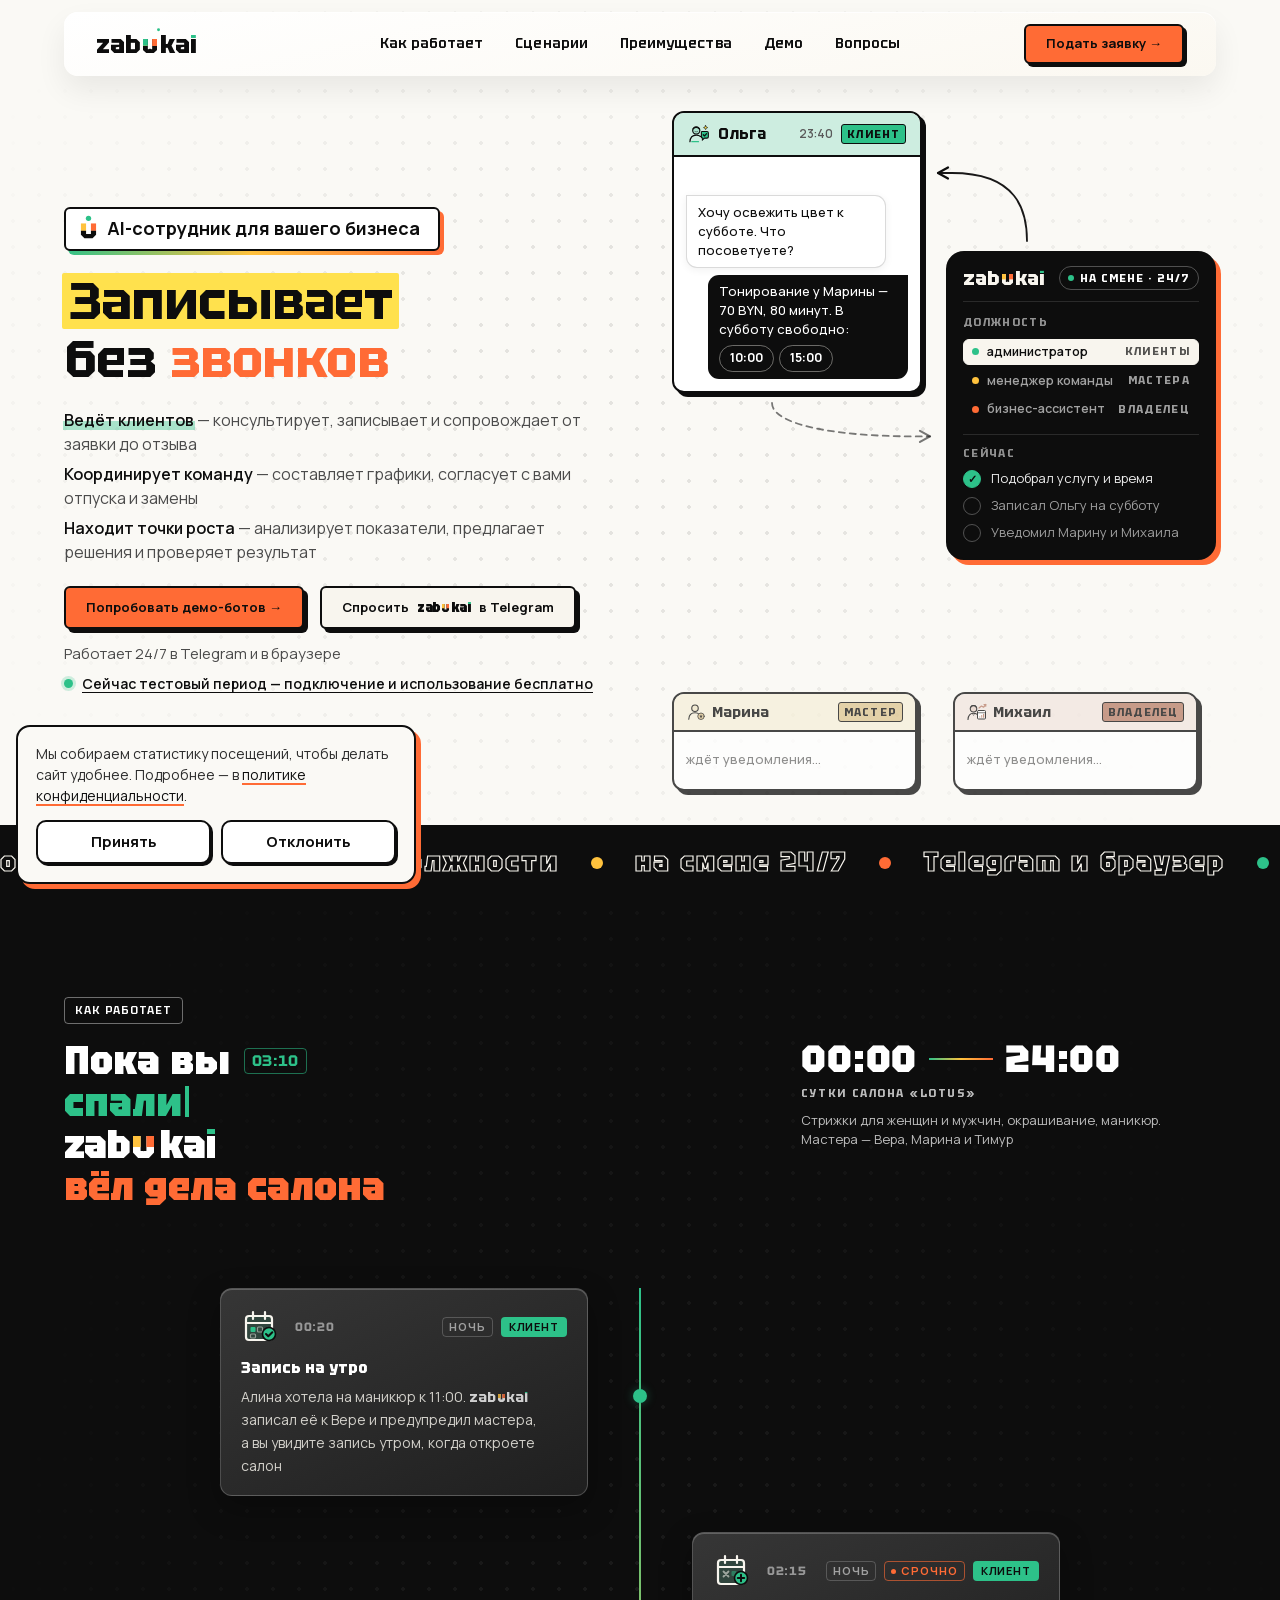
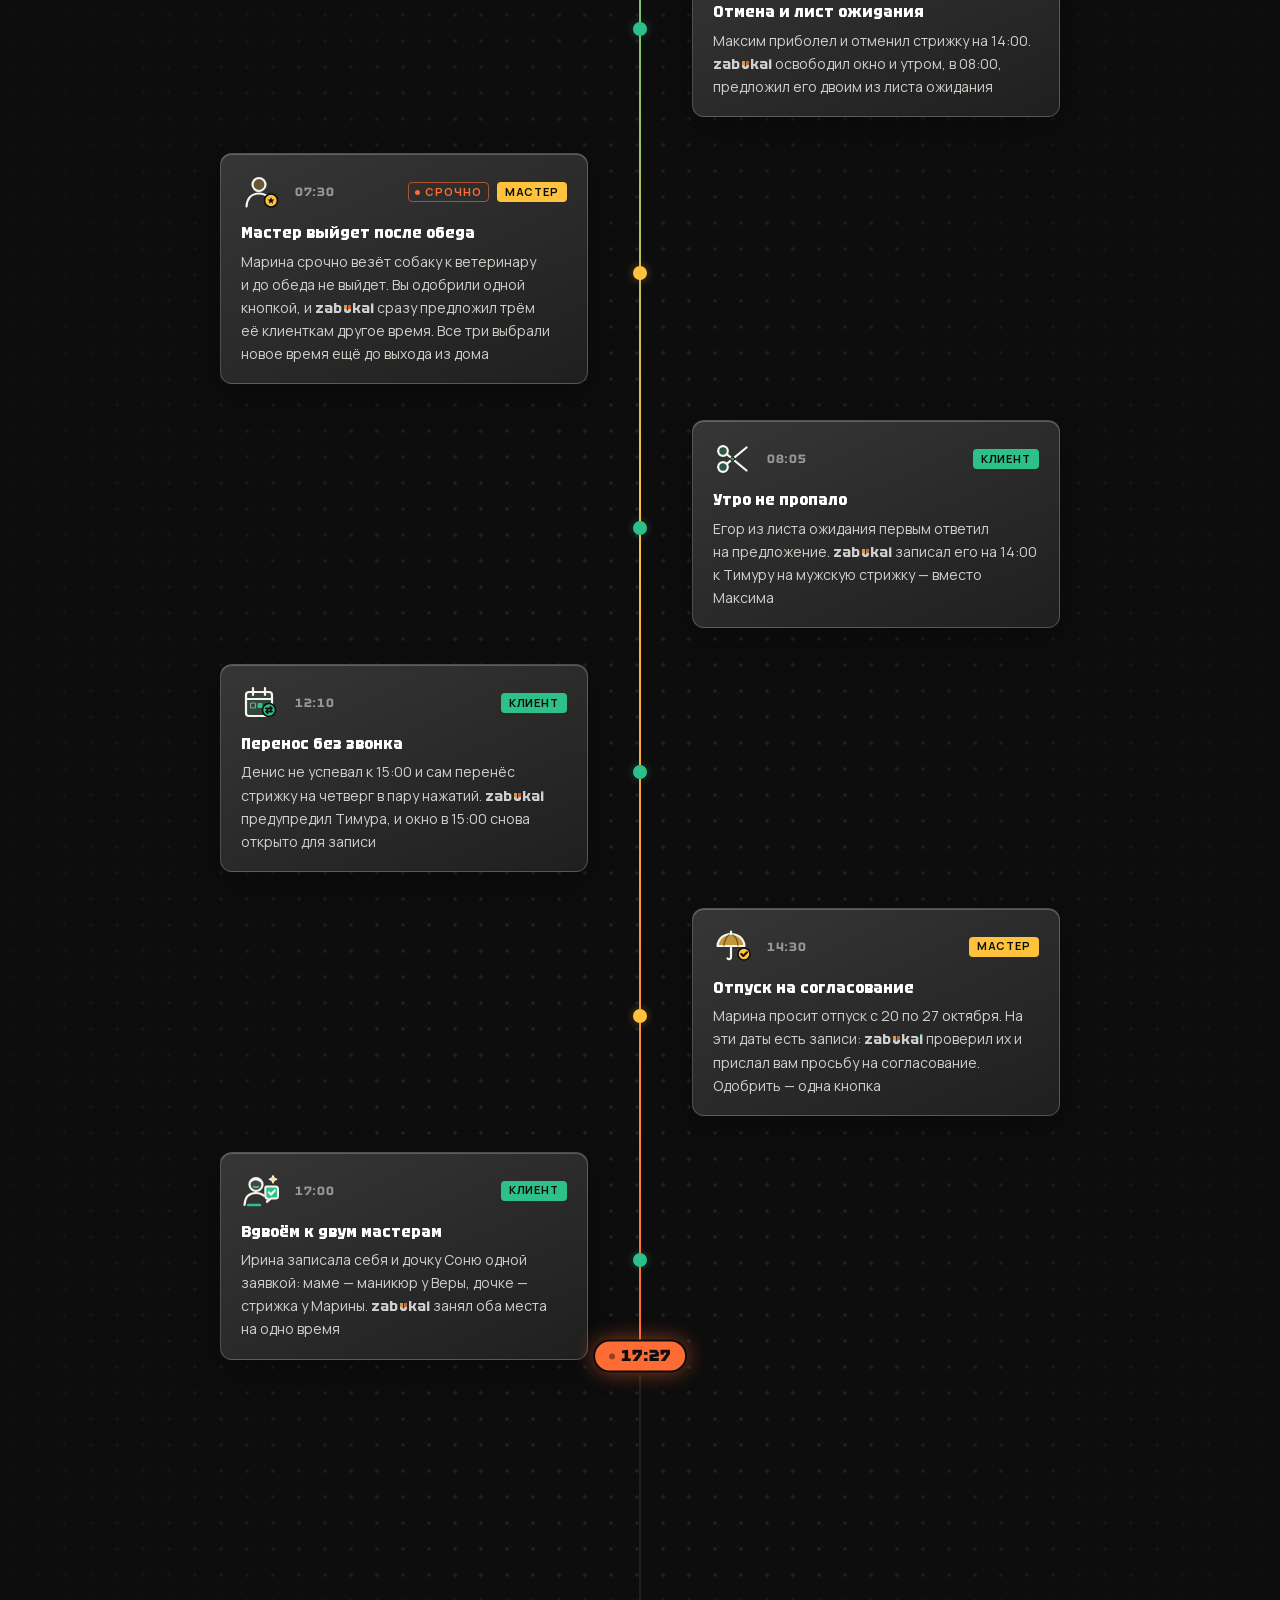
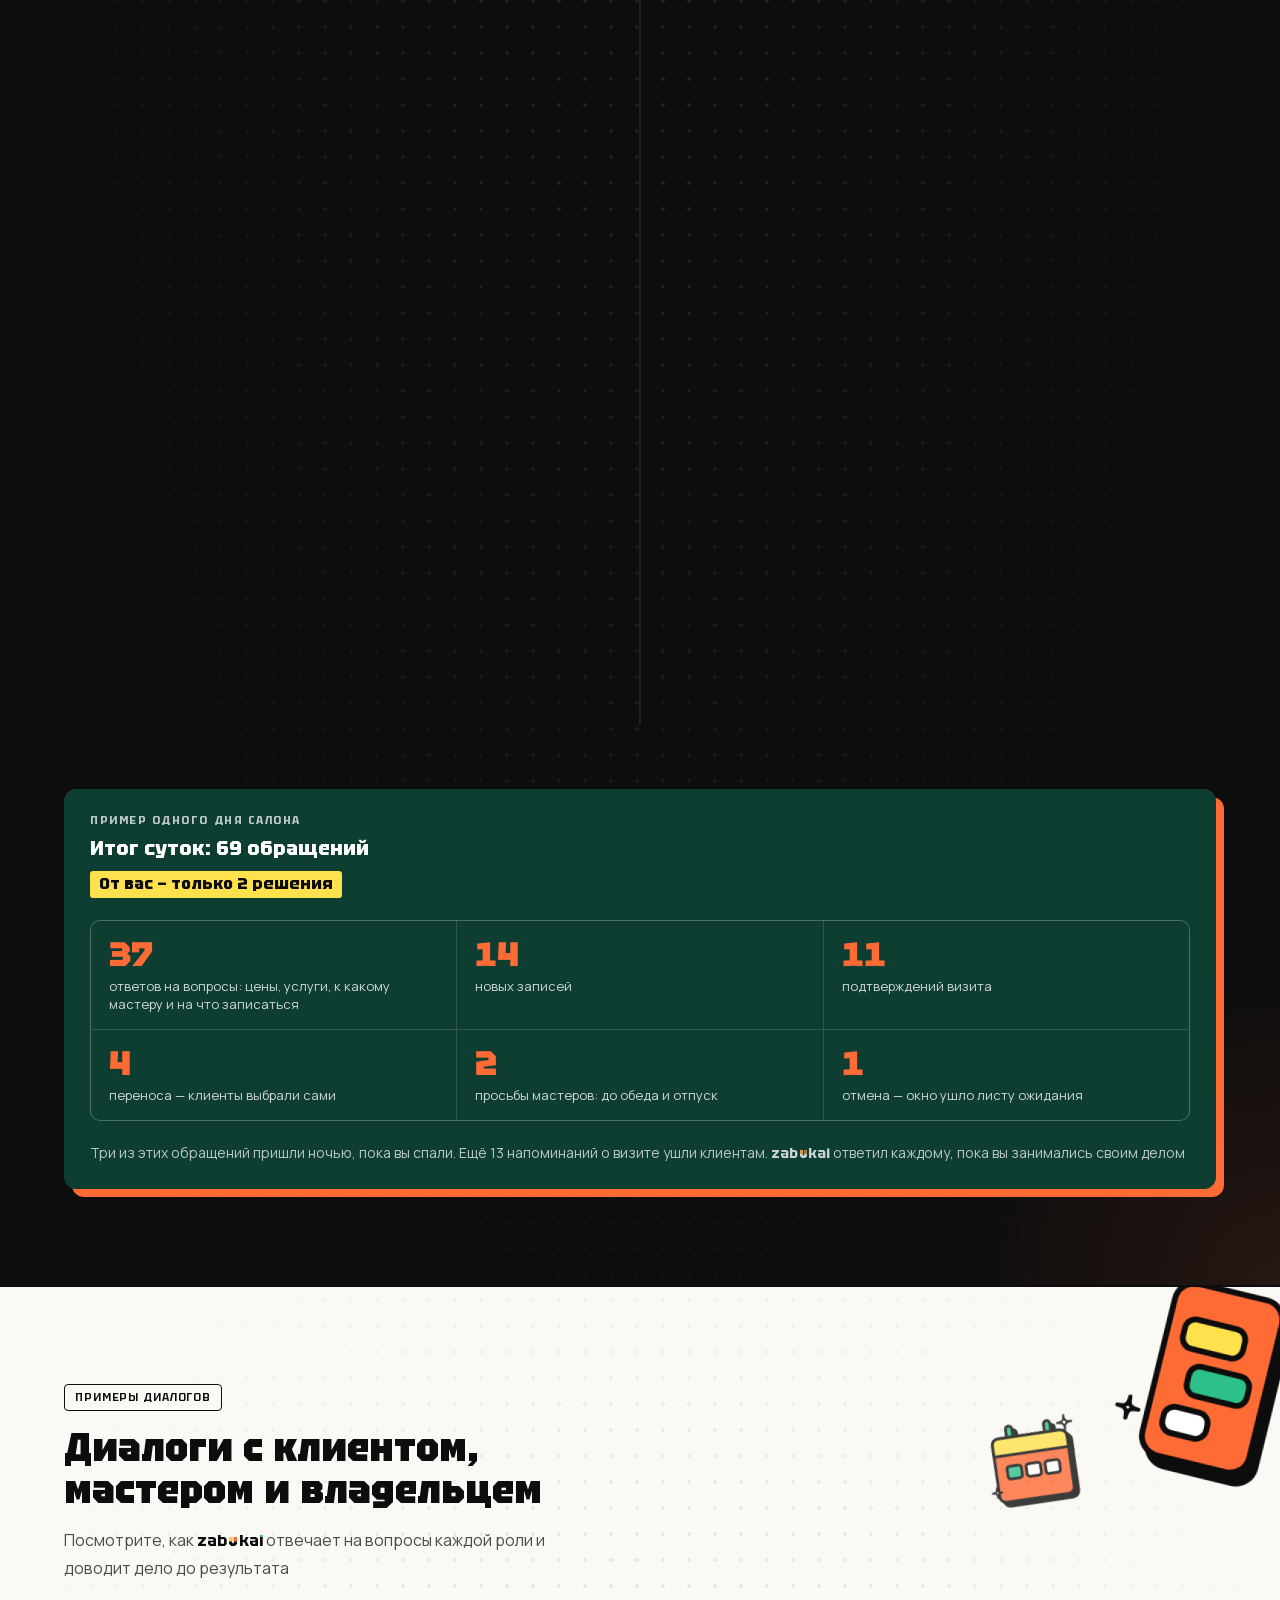
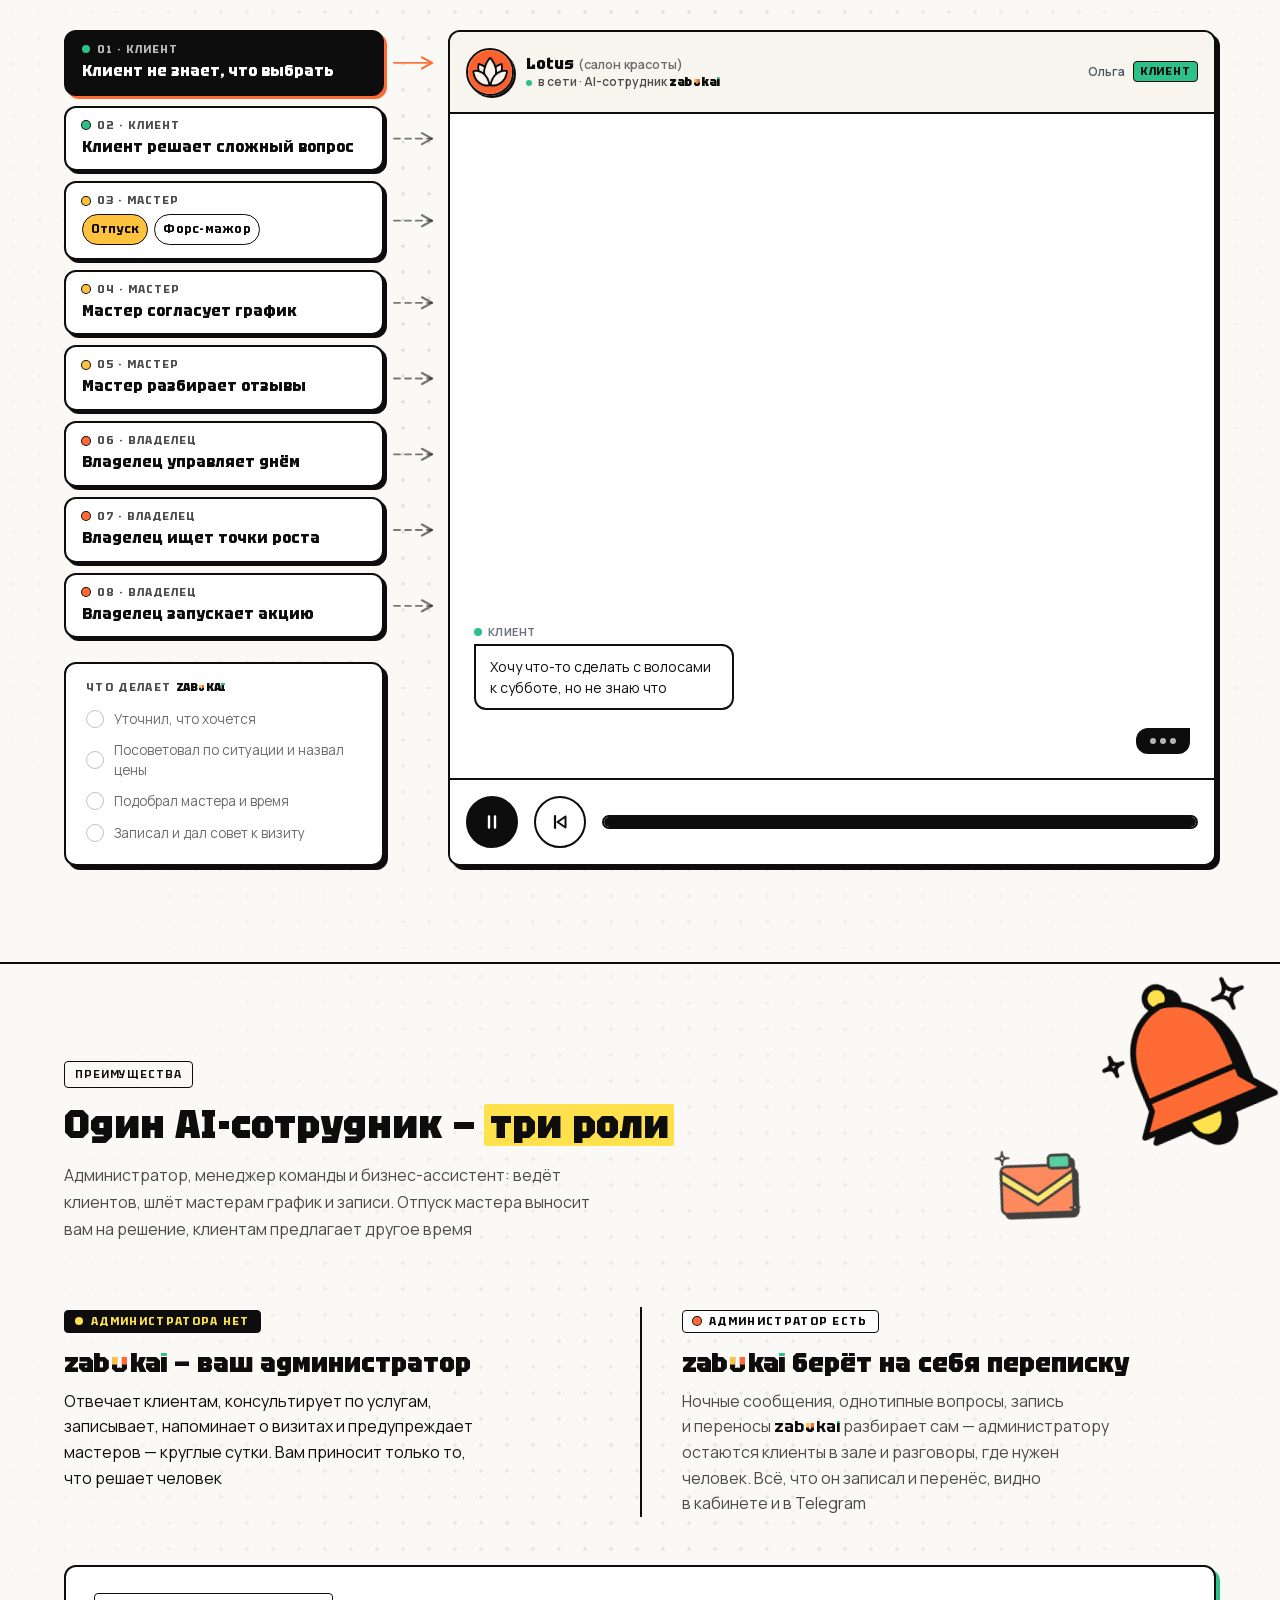
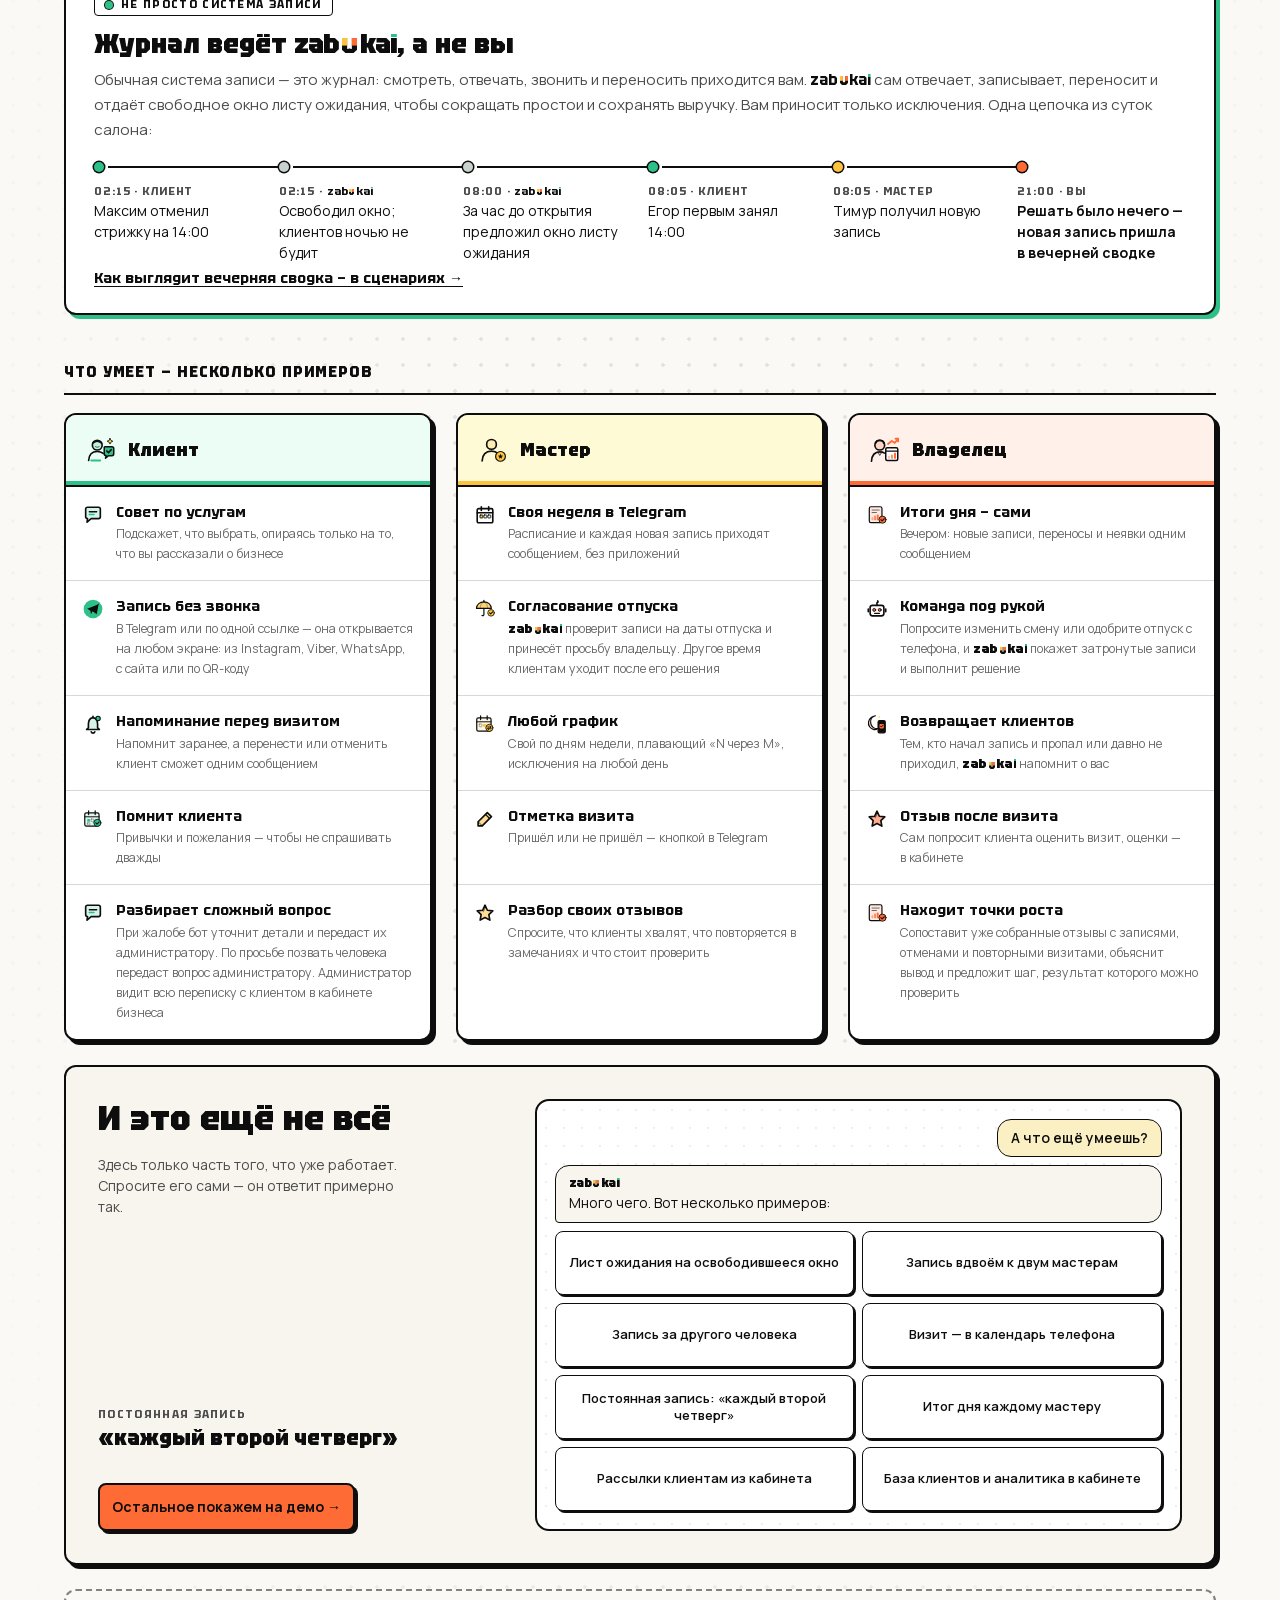
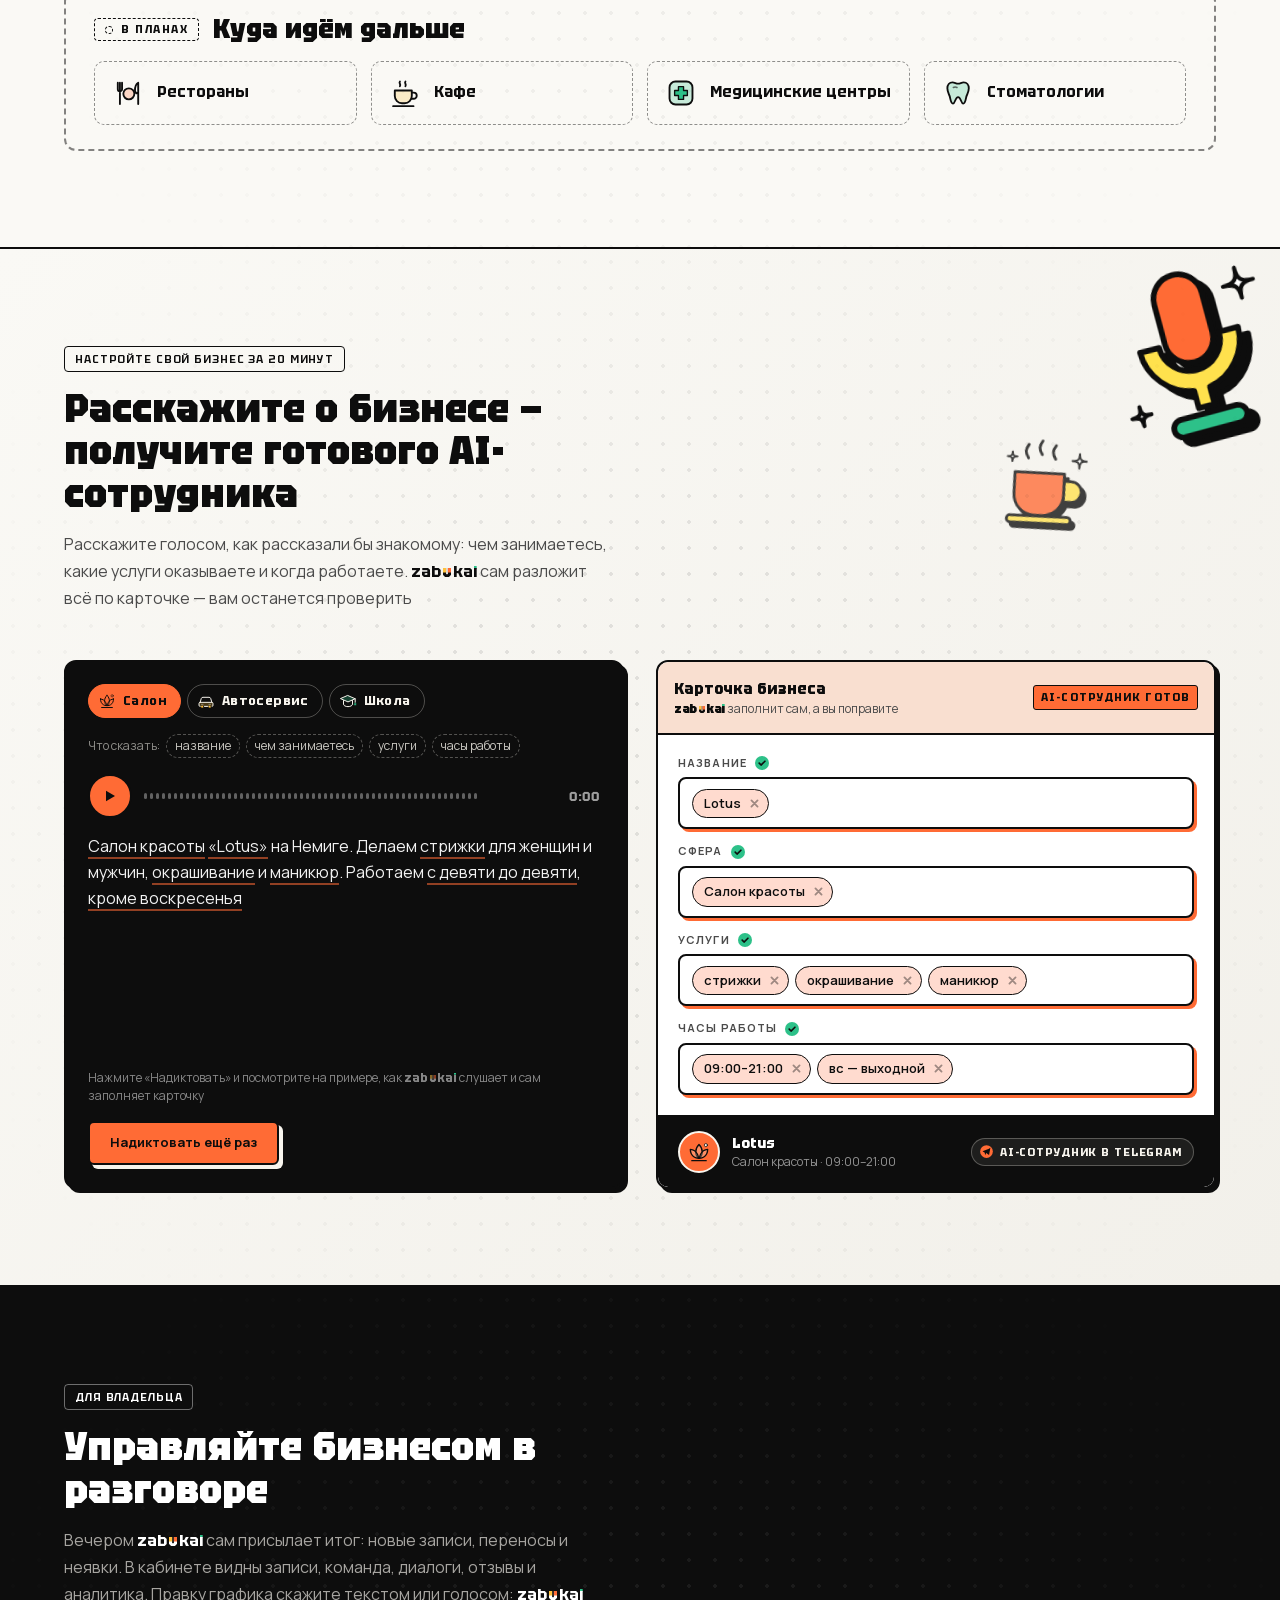
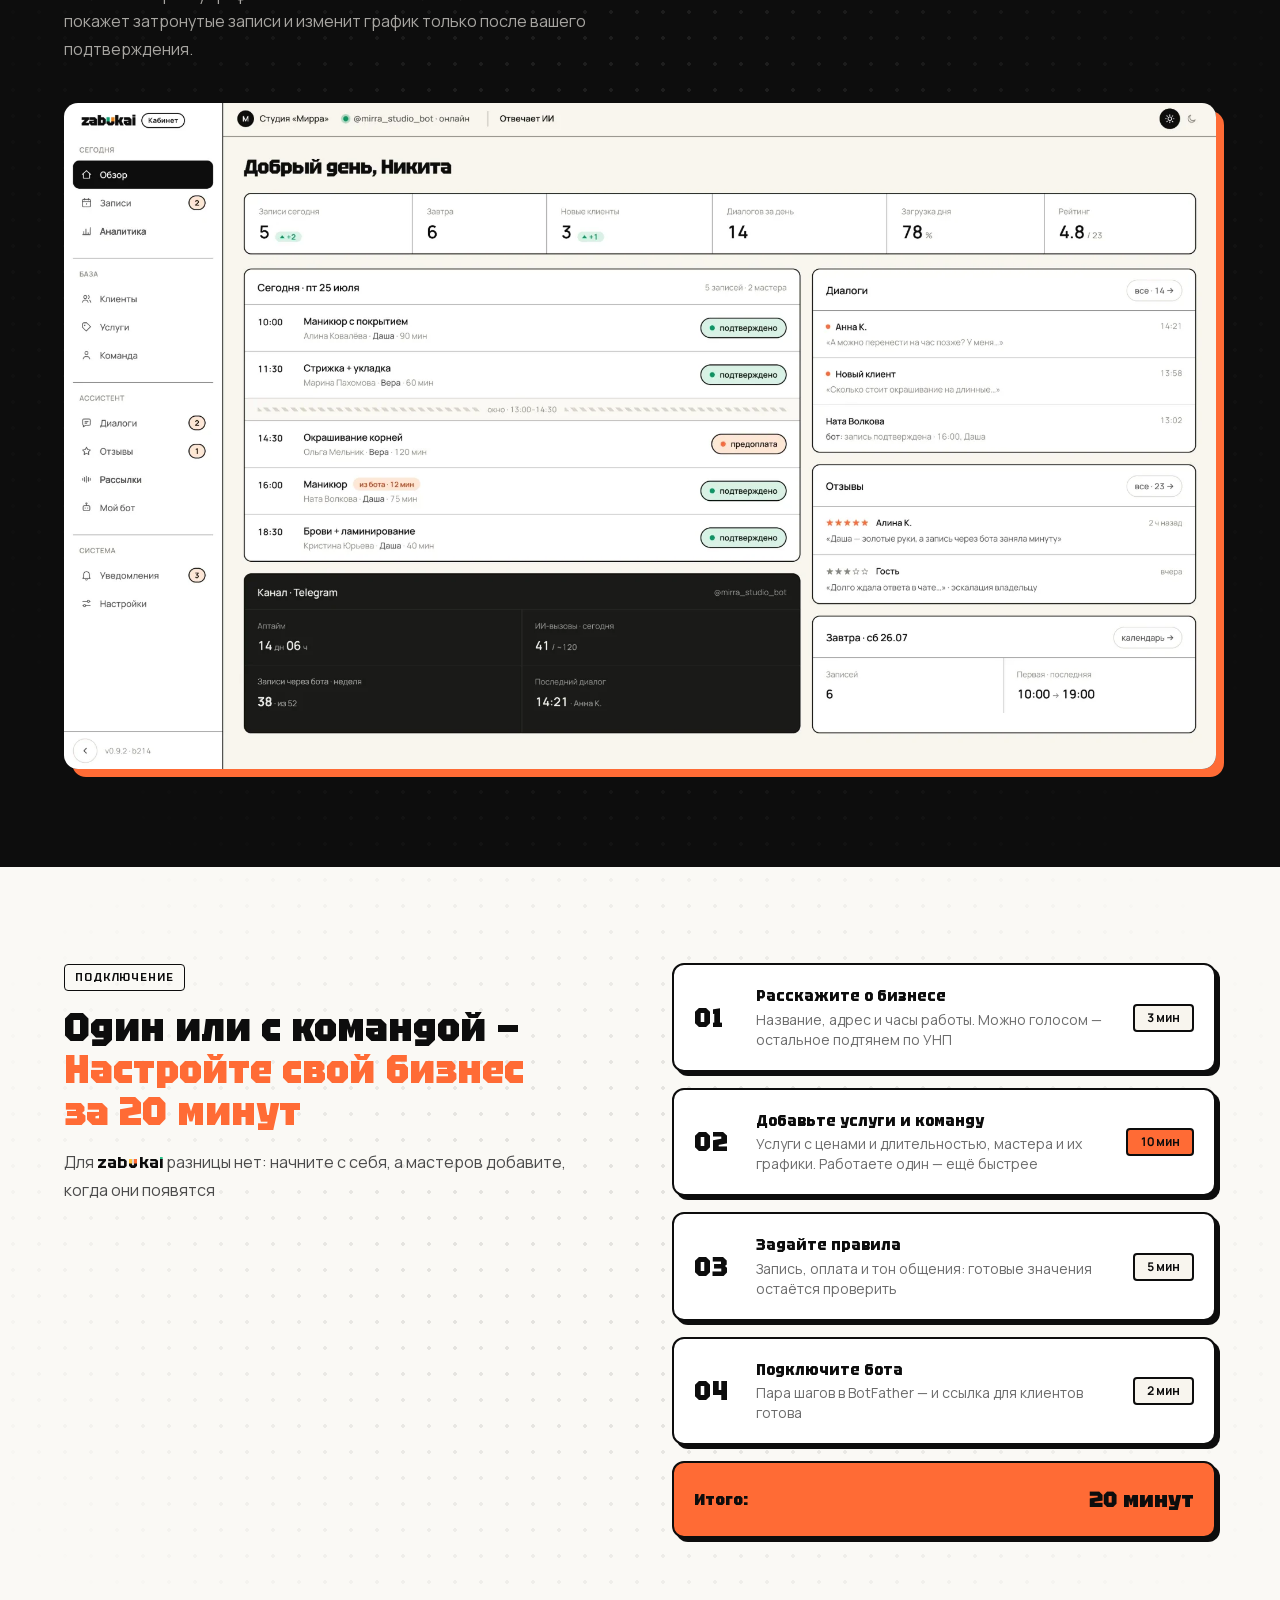
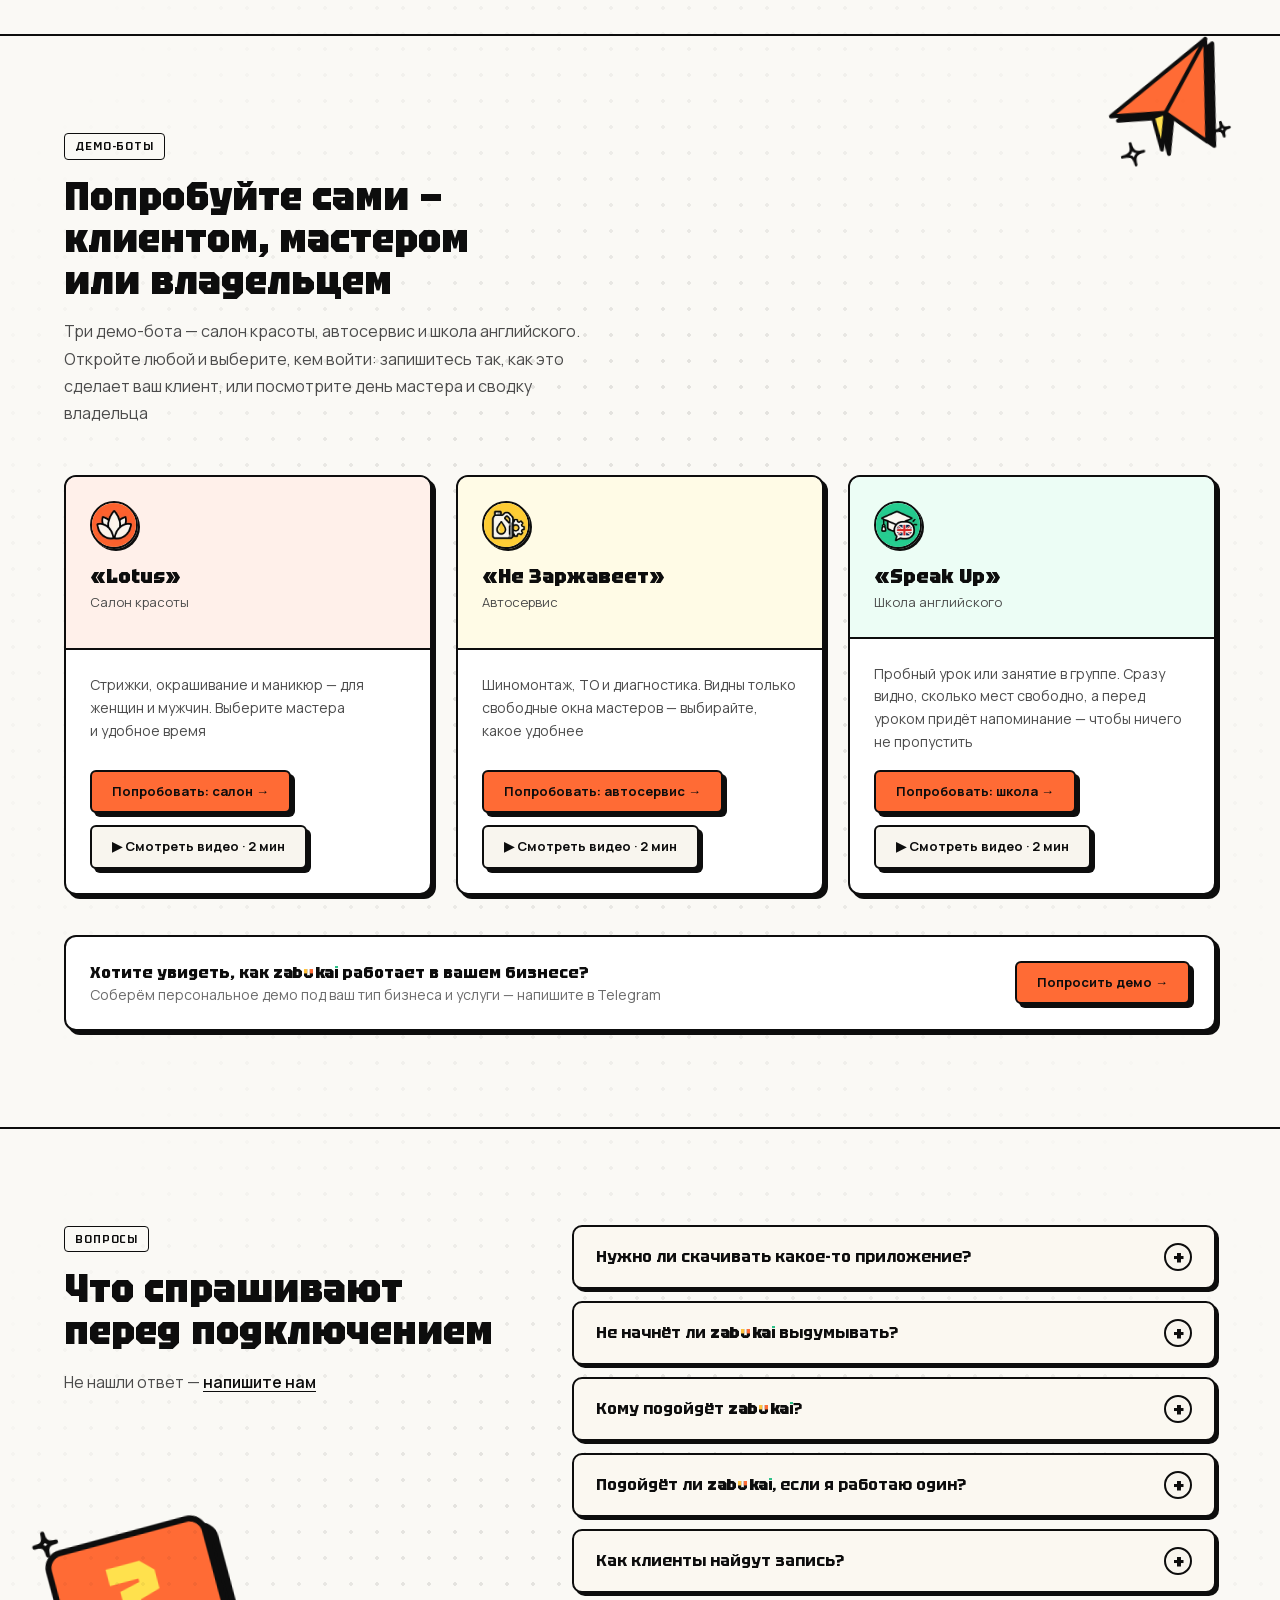
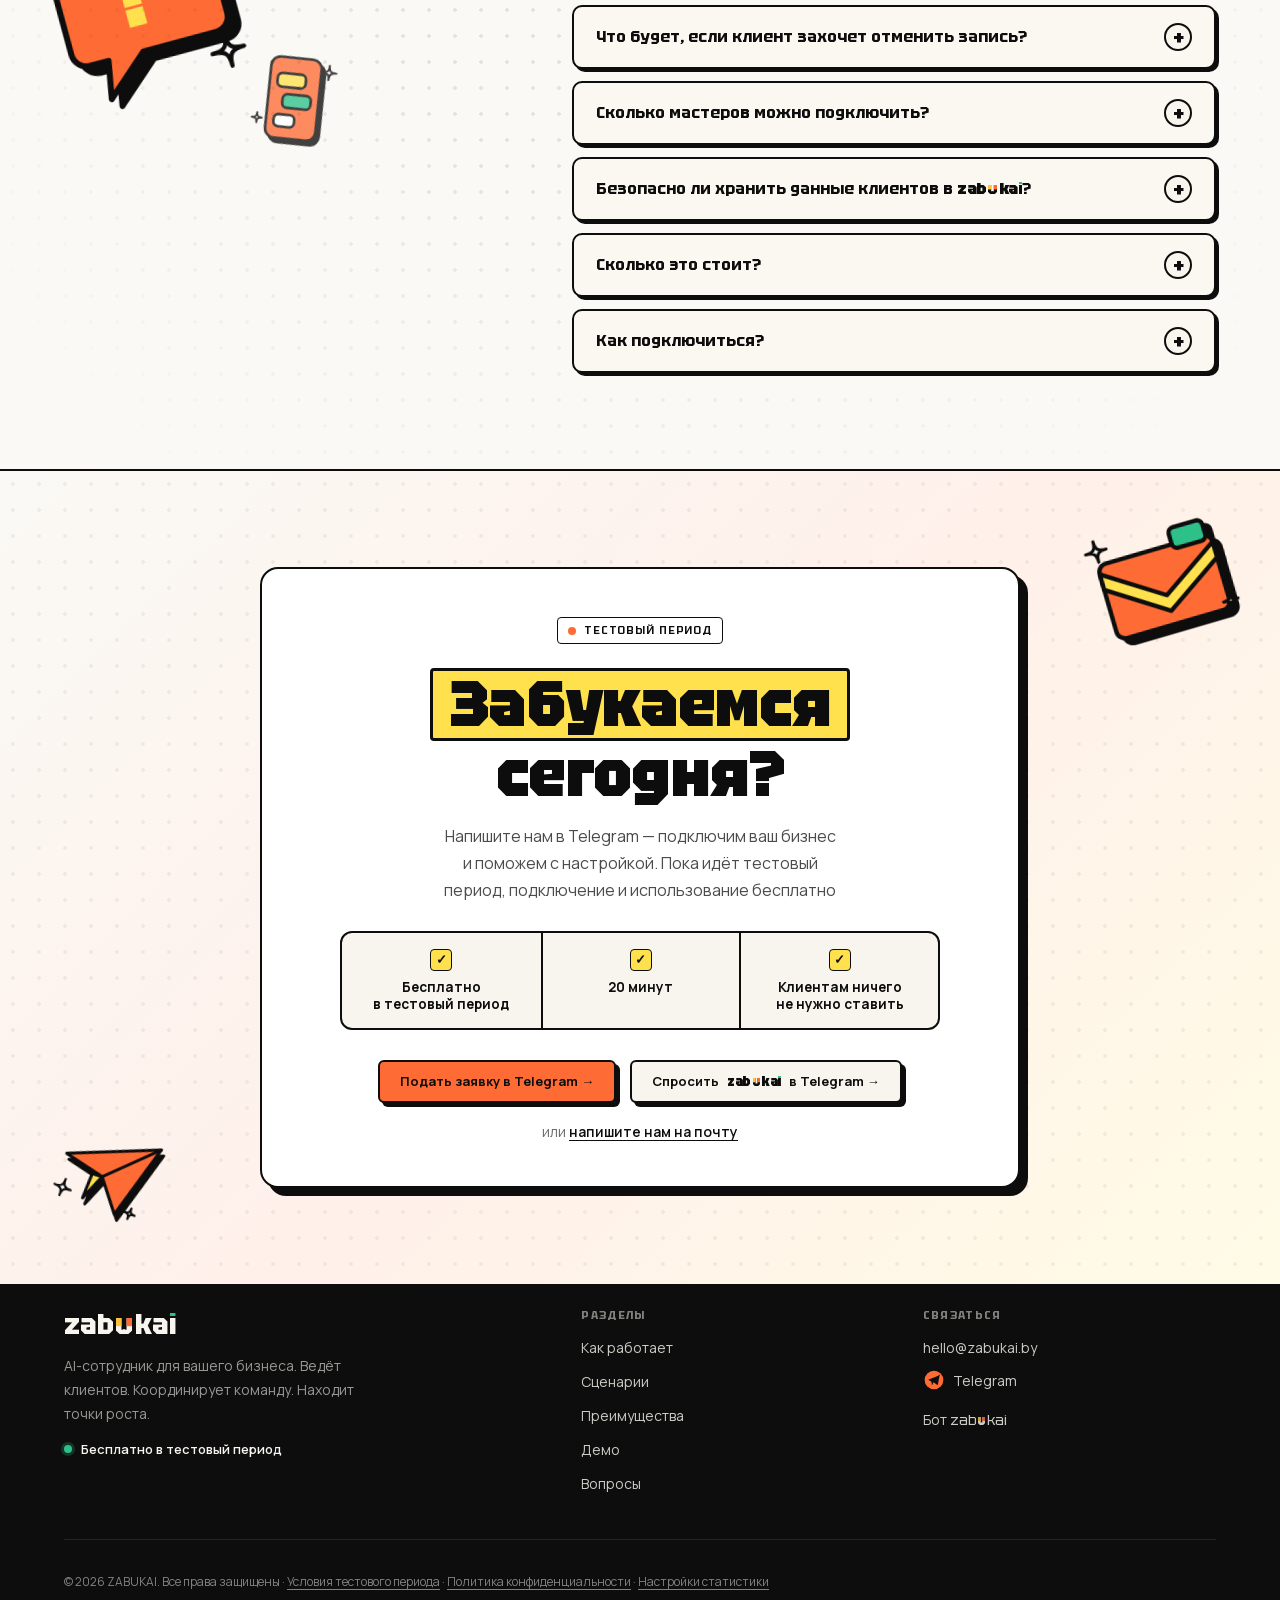
==== commit 34a464a7: "site build" ====
--- a/index.html
+++ b/index.html
@@ -3,7 +3,7 @@
 <head>
 <meta charset="utf-8">
 <meta name="viewport" content="width=device-width, initial-scale=1">
-<meta http-equiv="Content-Security-Policy" content="default-src 'none'; script-src 'sha256-q9P7TpQq8GpigQH/+cAQHs+LCJU2tTFeTWl/DKcGom4=' 'sha256-FVfp5R+lHpvhiF9pi8UHN06JCZnheEC+stsyMnbgDYk=' 'sha256-8p1H1p8jdJf2ZY638EEUAAxdI78Ys+Qispdjfqv6g0M=' 'self' t.zabukai.by; style-src 'self' 'unsafe-inline'; img-src 'self' data:; media-src 'self'; font-src 'self'; connect-src 'self' t.zabukai.by; manifest-src 'self'; base-uri 'none'; form-action 'self'; upgrade-insecure-requests">
+<meta http-equiv="Content-Security-Policy" content="default-src 'none'; script-src 'sha256-q9P7TpQq8GpigQH/+cAQHs+LCJU2tTFeTWl/DKcGom4=' 'sha256-abYrYWZ1Fwuh5apdwcz3SUJImGQDlOJpvhJKObsOi9s=' 'sha256-8p1H1p8jdJf2ZY638EEUAAxdI78Ys+Qispdjfqv6g0M=' 'self' t.zabukai.by; style-src 'self' 'unsafe-inline'; img-src 'self' data:; media-src 'self'; font-src 'self'; connect-src 'self' t.zabukai.by; manifest-src 'self'; base-uri 'none'; form-action 'self'; upgrade-insecure-requests">
 <meta name="referrer" content="strict-origin-when-cross-origin">
 <title>ZABUKAI — AI-сотрудник для вашего бизнеса</title>
 <meta name="description" content="Ведёт клиентов. Координирует команду. Находит точки роста. Один AI-сотрудник связывает разговоры клиента, мастера и владельца — в Telegram и в браузере.">
@@ -32,7 +32,7 @@
 <link rel="preload" href="/fonts/manrope-cyrillic.woff2" as="font" type="font/woff2" crossorigin>
 <script type="application/ld+json">
 {"@context":"https://schema.org","@graph":[
- {"@type":"Organization","@id":"https://zabukai.by/#org","name":"ZABUKAI","url":"https://zabukai.by/","logo":"https://zabukai.by/icons/icon-512.png?v=20260924","email":"hello@zabukai.by","contactPoint":{"@type":"ContactPoint","url":"https://t.me/chelsnebes?text=%D0%97%D0%B4%D1%80%D0%B0%D0%B2%D1%81%D1%82%D0%B2%D1%83%D0%B9%D1%82%D0%B5%21%20%D0%A5%D0%BE%D1%87%D1%83%20%D0%BF%D0%BE%D0%BB%D1%83%D1%87%D0%B8%D1%82%D1%8C%20%D1%80%D0%B0%D0%BD%D0%BD%D0%B8%D0%B9%20%D0%B4%D0%BE%D1%81%D1%82%D1%83%D0%BF%20%D0%BA%20ZABUKAI"}},
+ {"@type":"Organization","@id":"https://zabukai.by/#org","name":"ZABUKAI","url":"https://zabukai.by/","logo":"https://zabukai.by/icons/icon-512.png?v=20260924","email":"hello@zabukai.by","contactPoint":{"@type":"ContactPoint","url":"https://t.me/chelsnebes?text=%D0%97%D0%B4%D1%80%D0%B0%D0%B2%D1%81%D1%82%D0%B2%D1%83%D0%B9%D1%82%D0%B5%21%20%D0%A5%D0%BE%D1%87%D1%83%20%D0%BF%D0%BE%D0%B4%D0%BA%D0%BB%D1%8E%D1%87%D0%B8%D1%82%D1%8C%20ZABUKAI"}},
  {"@type":"WebSite","@id":"https://zabukai.by/#site","url":"https://zabukai.by/","name":"ZABUKAI","alternateName":"Забукай","inLanguage":"ru","publisher":{"@id":"https://zabukai.by/#org"}},
  {"@type":"SoftwareApplication","name":"ZABUKAI","applicationCategory":"BusinessApplication","operatingSystem":"Telegram and Web","url":"https://zabukai.by/","description":"AI-сотрудник для бизнеса по записи: ведёт клиентов, координирует команду и помогает владельцу находить точки роста на основе данных бизнеса.","publisher":{"@id":"https://zabukai.by/#org"}}
 ]}
@@ -87,9 +87,10 @@
 @media (min-width:1024px){#zk-burger,#zk-menu{display:none!important}}
 
 #zk-nav{background:transparent;border:0;box-shadow:none;-webkit-backdrop-filter:none;backdrop-filter:none;padding-top:12px;transition:padding-top .35s}
- .zk-navbar{position:relative;height:64px;padding:0 32px;border-radius:14px;width:100%;margin:0 auto;background:linear-gradient(168deg,#FFFFFF 0%,#FBF8F1 100%);box-shadow:0 10px 30px rgba(13,13,13,.07),inset 0 1px 0 rgba(255,255,255,.85),inset 0 -1px 0 rgba(13,13,13,.05);transition:background .35s,box-shadow .35s,width .55s cubic-bezier(.16,1,.3,1),border-radius .45s cubic-bezier(.16,1,.3,1)}
+ .zk-navbar{position:relative;height:64px;padding:0 32px;border-radius:14px;width:100%;margin:0 auto;background:linear-gradient(168deg,#FFFFFF 0%,#FBF8F1 100%);box-shadow:0 0 0 1px rgba(13,13,13,0),0 2px 6px rgba(13,13,13,0),0 14px 30px rgba(13,13,13,.07),0 30px 60px rgba(13,13,13,0),inset 0 1px 0 rgba(255,255,255,.85);transition:background .35s,box-shadow .6s ease,width .55s cubic-bezier(.16,1,.3,1),border-radius .45s cubic-bezier(.16,1,.3,1)}
 #zk-nav.zk-scrolled{padding-top:10px}
-#zk-nav.zk-scrolled .zk-navbar{background:linear-gradient(168deg,#FFFFFF 0%,#FBF8F1 100%);box-shadow:0 14px 34px rgba(13,13,13,.12),inset 0 1px 0 rgba(255,255,255,.9),inset 0 -1px 0 rgba(13,13,13,.06)}
+
+#zk-nav.zk-scrolled .zk-navbar{background:linear-gradient(168deg,#FFFFFF 0%,#FBF8F1 100%);box-shadow:0 0 0 1px rgba(13,13,13,.10),0 2px 6px rgba(13,13,13,.10),0 14px 30px rgba(13,13,13,.22),0 30px 60px rgba(13,13,13,.14),inset 0 1px 0 rgba(255,255,255,.9)}
 @supports not ((backdrop-filter:blur(1px)) or (-webkit-backdrop-filter:blur(1px))){.zk-navbar{background:rgba(251,248,241,.94)}}
 .zk-menu{display:none;position:absolute;left:0;right:0;top:calc(100% + 8px);border:0;border-radius:14px;background:linear-gradient(168deg,#FFFFFF 0%,#FBF8F1 100%);padding:6px 22px 18px;box-shadow:0 14px 34px rgba(13,13,13,.12),inset 0 1px 0 rgba(255,255,255,.9),inset 0 -1px 0 rgba(13,13,13,.06)}
 .zk-menu.zk-open{display:block}
@@ -344,15 +345,9 @@
 
 @media (max-width:767px){#solo .card-brutal.flex{display:grid;grid-template-columns:auto 1fr;column-gap:16px;row-gap:10px}#solo .card-brutal.flex>:first-child{grid-row:span 2}#solo .zk-solo-chip{grid-column:2;justify-self:start}}
 
-.zk-countdown{display:inline-flex;align-items:center;gap:9px;margin:0 0 18px;font:700 12px/1 Tektur,sans-serif;letter-spacing:.14em;text-transform:uppercase;color:#0D0D0D}
-.zk-countdown[hidden]{display:none}
-
 .zk-mq-dot{flex:none;align-self:center;width:12px;height:12px;border-radius:50%}
 .zk-mq-a{background:#FFC23D}.zk-mq-o{background:#FF6B35}.zk-mq-m{background:#2DC189}
-
-.zk-countdown::before{content:'';width:8px;height:8px;border-radius:50%;background:#FF6B35;animation:zkBeat 1.6s var(--zk-ease-state) infinite}
-@keyframes zkBeat{0%,100%{box-shadow:0 0 0 0 rgba(255,107,53,.55)}60%{box-shadow:0 0 0 7px rgba(255,107,53,0)}}
-@media (prefers-reduced-motion:reduce){.zk-ping::after,.zk-caret,.zk-solo-total.zk-hit,.zk-countdown::before{animation:none!important}}
+@media (prefers-reduced-motion:reduce){.zk-ping::after,.zk-caret,.zk-solo-total.zk-hit{animation:none!important}}
 
 .zk-outline::before{content:attr(data-w)}
 
@@ -812,9 +807,9 @@
 <a href="#scenarios" class="text-sm font-medium hover:text-[#FF6B35] transition-colors">Сценарии</a>
 <a href="#benefits" class="text-sm font-medium hover:text-[#FF6B35] transition-colors">Преимущества</a>
 <a href="#demo" class="text-sm font-medium hover:text-[#FF6B35] transition-colors">Демо</a>
-<a href="#faq" class="text-sm font-medium hover:text-[#FF6B35] transition-colors">Вопросы</a></div><a href="https://t.me/chelsnebes?text=%D0%97%D0%B4%D1%80%D0%B0%D0%B2%D1%81%D1%82%D0%B2%D1%83%D0%B9%D1%82%D0%B5%21%20%D0%A5%D0%BE%D1%87%D1%83%20%D0%BF%D0%BE%D0%BB%D1%83%D1%87%D0%B8%D1%82%D1%8C%20%D1%80%D0%B0%D0%BD%D0%BD%D0%B8%D0%B9%20%D0%B4%D0%BE%D1%81%D1%82%D1%83%D0%BF%20%D0%BA%20ZABUKAI" target="_blank" rel="noopener noreferrer" class="btn-primary hidden md:inline-flex zk-navcta-d">Подать заявку →</a><a href="https://t.me/chelsnebes?text=%D0%97%D0%B4%D1%80%D0%B0%D0%B2%D1%81%D1%82%D0%B2%D1%83%D0%B9%D1%82%D0%B5%21%20%D0%A5%D0%BE%D1%87%D1%83%20%D0%BF%D0%BE%D0%BB%D1%83%D1%87%D0%B8%D1%82%D1%8C%20%D1%80%D0%B0%D0%BD%D0%BD%D0%B8%D0%B9%20%D0%B4%D0%BE%D1%81%D1%82%D1%83%D0%BF%20%D0%BA%20ZABUKAI" target="_blank" rel="noopener noreferrer" class="btn-primary md:hidden zk-navcta"><span class="zk-cta-s">Заявка →</span><span class="zk-cta-l">Подать заявку →</span></a><button id="zk-burger" class="md:hidden border-brutal p-2" aria-label="Меню" aria-expanded="false" aria-controls="zk-menu"><span class="w-5 flex flex-col gap-1.5"><span class="block h-0.5 bg-[#0D0D0D] transition-all "></span><span class="block h-0.5 bg-[#0D0D0D] transition-all "></span><span class="block h-0.5 bg-[#0D0D0D] transition-all "></span></span></button><div id="zk-menu" class="zk-menu md:hidden" inert><div class="zk-menu-in">
+<a href="#faq" class="text-sm font-medium hover:text-[#FF6B35] transition-colors">Вопросы</a></div><a href="https://t.me/chelsnebes?text=%D0%97%D0%B4%D1%80%D0%B0%D0%B2%D1%81%D1%82%D0%B2%D1%83%D0%B9%D1%82%D0%B5%21%20%D0%A5%D0%BE%D1%87%D1%83%20%D0%BF%D0%BE%D0%B4%D0%BA%D0%BB%D1%8E%D1%87%D0%B8%D1%82%D1%8C%20ZABUKAI" target="_blank" rel="noopener noreferrer" class="btn-primary hidden md:inline-flex zk-navcta-d">Подать заявку →</a><a href="https://t.me/chelsnebes?text=%D0%97%D0%B4%D1%80%D0%B0%D0%B2%D1%81%D1%82%D0%B2%D1%83%D0%B9%D1%82%D0%B5%21%20%D0%A5%D0%BE%D1%87%D1%83%20%D0%BF%D0%BE%D0%B4%D0%BA%D0%BB%D1%8E%D1%87%D0%B8%D1%82%D1%8C%20ZABUKAI" target="_blank" rel="noopener noreferrer" class="btn-primary md:hidden zk-navcta"><span class="zk-cta-s">Заявка →</span><span class="zk-cta-l">Подать заявку →</span></a><button id="zk-burger" class="md:hidden border-brutal p-2" aria-label="Меню" aria-expanded="false" aria-controls="zk-menu"><span class="w-5 flex flex-col gap-1.5"><span class="block h-0.5 bg-[#0D0D0D] transition-all "></span><span class="block h-0.5 bg-[#0D0D0D] transition-all "></span><span class="block h-0.5 bg-[#0D0D0D] transition-all "></span></span></button><div id="zk-menu" class="zk-menu md:hidden" inert><div class="zk-menu-in">
 <a href="#timeline">Как работает</a><a href="#scenarios">Сценарии</a><a href="#benefits">Преимущества</a><a href="#demo">Демо</a><a href="#faq">Вопросы</a>
-<a href="https://t.me/chelsnebes?text=%D0%97%D0%B4%D1%80%D0%B0%D0%B2%D1%81%D1%82%D0%B2%D1%83%D0%B9%D1%82%D0%B5%21%20%D0%A5%D0%BE%D1%87%D1%83%20%D0%BF%D0%BE%D0%BB%D1%83%D1%87%D0%B8%D1%82%D1%8C%20%D1%80%D0%B0%D0%BD%D0%BD%D0%B8%D0%B9%20%D0%B4%D0%BE%D1%81%D1%82%D1%83%D0%BF%20%D0%BA%20ZABUKAI" target="_blank" rel="noopener noreferrer" class="btn-primary zk-menu-cta">Подать заявку →</a></div></div></div></div></nav><main id="top"><section class="pt-28 pb-20 relative overflow-hidden zk-hero" style="background:#FAF9F5"><div class="absolute inset-0 grid-pattern pointer-events-none" aria-hidden="true" style="-webkit-mask-image:radial-gradient(70% 80% at 50% 50%,black 25%,transparent 85%);mask-image:radial-gradient(70% 80% at 50% 50%,black 25%,transparent 85%)"></div><div class="section-container relative"><div class="grid grid-cols-1 lg:grid-cols-2 gap-12 lg:gap-16 items-center"><div class="zk-hero-copy"><p class="zk-hero-label"><svg class="zk-hero-u" viewBox="13 4.5 38 55" aria-hidden="true"><circle cx="32" cy="12.1" r="6.1" fill="#2DC189"/><polygon points="14.64,23.83 26.44,23.83 26.44,40.78 14.64,40.78" fill="#FFC23D"/><polygon points="37.56,23.83 49.36,23.83 49.36,40.78 37.56,40.78" fill="#FF6B35"/><polygon points="14.64,40.78 14.64,50 22.64,58 41.36,58 49.36,50 49.36,40.78 37.56,40.78 37.56,47.83 26.44,47.83 26.44,40.78" fill="#0D0D0D"/></svg>AI-сотрудник для вашего бизнеса</p><h1 class="zk-h1 zk-h1--duties" style="font-family:Tektur,sans-serif;font-weight:700;line-height:1.08;letter-spacing:-0.01em"><span class="zk-hrot" aria-hidden="true"><span><span class="zk-mark-y" id="zk-hv">Записывает</span></span><span id="zk-ho">без <b class="zk-key">звонков</b></span></span><span class="zk-sr">AI-сотрудник для вашего бизнеса: ведёт клиентов, координирует команду, находит точки роста. Записывает без звонков, консультирует по услугам даже ночью, переносит визит за минуту, разбирает жалобы клиентов, ведёт лист ожидания, согласует отпуск мастеров и график команды, сообщает мастеру о записи, разбирает отзывы с мастером, собирает аналитику, объясняет, где вы просели, предлагает следующий шаг, запускает акции и проверяет результат</span></h1><div class="zk-hero-scope"><p><button type="button" class="zk-go zk-on" data-job="admin" aria-pressed="true">Ведёт клиентов</button><span class="zk-dash"> — </span><span>консультирует, записывает и сопровождает от заявки до отзыва</span></p><p><button type="button" class="zk-go" data-job="team" aria-pressed="false">Координирует команду</button><span class="zk-dash"> — </span><span>составляет графики, согласует с вами отпуска и замены</span></p><p><button type="button" class="zk-go" data-job="growth" aria-pressed="false">Находит точки роста</button><span class="zk-dash"> — </span><span>анализирует показатели, предлагает решения и проверяет результат</span></p></div><div class="flex flex-wrap gap-4 items-center"><a href="#demo" class="btn-primary">Попробовать демо-ботов →</a><a data-try-bot="zabukai" href="https://t.me/zabukai_bot?start=ch_site" target="_blank" rel="noopener noreferrer" class="btn-secondary">Спросить <span class="zk-wm">zab<b class="zk-u">u</b>kai</span> в Telegram</a></div><p class="zk-hero-where">Работает 24/7 в Telegram и в браузере</p><p class="zk-free"><span aria-hidden="true"></span><a href="/terms/">В тестовый период — бесплатно · запуск&nbsp;11.11</a></p></div><div class="relative" id="zk-hero-stage">
+<a href="https://t.me/chelsnebes?text=%D0%97%D0%B4%D1%80%D0%B0%D0%B2%D1%81%D1%82%D0%B2%D1%83%D0%B9%D1%82%D0%B5%21%20%D0%A5%D0%BE%D1%87%D1%83%20%D0%BF%D0%BE%D0%B4%D0%BA%D0%BB%D1%8E%D1%87%D0%B8%D1%82%D1%8C%20ZABUKAI" target="_blank" rel="noopener noreferrer" class="btn-primary zk-menu-cta">Подать заявку →</a></div></div></div></div></nav><main id="top"><section class="pt-28 pb-20 relative overflow-hidden zk-hero" style="background:#FAF9F5"><div class="absolute inset-0 grid-pattern pointer-events-none" aria-hidden="true" style="-webkit-mask-image:radial-gradient(70% 80% at 50% 50%,black 25%,transparent 85%);mask-image:radial-gradient(70% 80% at 50% 50%,black 25%,transparent 85%)"></div><div class="section-container relative"><div class="grid grid-cols-1 lg:grid-cols-2 gap-12 lg:gap-16 items-center"><div class="zk-hero-copy"><p class="zk-hero-label"><svg class="zk-hero-u" viewBox="13 4.5 38 55" aria-hidden="true"><circle cx="32" cy="12.1" r="6.1" fill="#2DC189"/><polygon points="14.64,23.83 26.44,23.83 26.44,40.78 14.64,40.78" fill="#FFC23D"/><polygon points="37.56,23.83 49.36,23.83 49.36,40.78 37.56,40.78" fill="#FF6B35"/><polygon points="14.64,40.78 14.64,50 22.64,58 41.36,58 49.36,50 49.36,40.78 37.56,40.78 37.56,47.83 26.44,47.83 26.44,40.78" fill="#0D0D0D"/></svg>AI-сотрудник для вашего бизнеса</p><h1 class="zk-h1 zk-h1--duties" style="font-family:Tektur,sans-serif;font-weight:700;line-height:1.08;letter-spacing:-0.01em"><span class="zk-hrot" aria-hidden="true"><span><span class="zk-mark-y" id="zk-hv">Записывает</span></span><span id="zk-ho">без <b class="zk-key">звонков</b></span></span><span class="zk-sr">AI-сотрудник для вашего бизнеса: ведёт клиентов, координирует команду, находит точки роста. Записывает без звонков, консультирует по услугам даже ночью, переносит визит за минуту, разбирает жалобы клиентов, ведёт лист ожидания, согласует отпуск мастеров и график команды, сообщает мастеру о записи, разбирает отзывы с мастером, собирает аналитику, объясняет, где вы просели, предлагает следующий шаг, запускает акции и проверяет результат</span></h1><div class="zk-hero-scope"><p><button type="button" class="zk-go zk-on" data-job="admin" aria-pressed="true">Ведёт клиентов</button><span class="zk-dash"> — </span><span>консультирует, записывает и сопровождает от заявки до отзыва</span></p><p><button type="button" class="zk-go" data-job="team" aria-pressed="false">Координирует команду</button><span class="zk-dash"> — </span><span>составляет графики, согласует с вами отпуска и замены</span></p><p><button type="button" class="zk-go" data-job="growth" aria-pressed="false">Находит точки роста</button><span class="zk-dash"> — </span><span>анализирует показатели, предлагает решения и проверяет результат</span></p></div><div class="flex flex-wrap gap-4 items-center"><a href="#demo" class="btn-primary">Попробовать демо-ботов →</a><a data-try-bot="zabukai" href="https://t.me/zabukai_bot?start=ch_site" target="_blank" rel="noopener noreferrer" class="btn-secondary">Спросить <span class="zk-wm">zab<b class="zk-u">u</b>kai</span> в Telegram</a></div><p class="zk-hero-where">Работает 24/7 в Telegram и в браузере</p><p class="zk-free"><span aria-hidden="true"></span><a href="/terms/">Сейчас тестовый период — подключение и использование бесплатно</a></p></div><div class="relative" id="zk-hero-stage">
   <svg id="zk-hero-arrows" aria-hidden="true"></svg>
   <div class="zk-c-chat">
     <div class="zk-chat-card" data-role="client">
@@ -922,12 +917,15 @@
 <div><div style="font-family:Tektur,sans-serif;font-weight:800;font-size:14px" id="zk-botname">Ваш бизнес</div><div class="text-xs" style="color:rgba(255,255,255,.55)" id="zk-botsub">—</div></div>
 <span class="zk-st" style="margin-left:auto;display:inline-flex;align-items:center;gap:6px;padding:5px 11px 5px 7px;border:1px solid rgba(248,245,238,.28);border-radius:999px;background:rgba(248,245,238,.07);font-family:Tektur,sans-serif;font-size:11px;font-weight:700;letter-spacing:.08em;text-transform:uppercase;color:#F8F5EE"><svg width="15" height="15" viewBox="0 0 40 40" aria-hidden="true" style="display:block"><use href="#zk-i-tg"></use></svg><span class="zk-bl-t">AI-сотрудник в Telegram</span></span></div>
 </div></div></div></section><section id="cabinet" class="py-24 border-t-2 border-[#0D0D0D] relative overflow-hidden" style="background:#0D0D0D"><div class="absolute inset-0 pointer-events-none" aria-hidden="true" style="background-image:radial-gradient(rgba(255,255,255,0.07) 1.6px,transparent 1.7px);background-size:26px 26px;-webkit-mask-image:radial-gradient(70% 80% at 50% 50%,black 25%,transparent 85%);mask-image:radial-gradient(70% 80% at 50% 50%,black 25%,transparent 85%)"></div><div class="section-container relative"><div class="mb-10"><span class="eyebrow-light mb-4 block w-fit">Для владельца</span><div><h2 style="font-family:Tektur,sans-serif;font-weight:900;font-size:clamp(24px,3vw,40px);line-height:1.1;color:white;max-width:520px">Управляйте бизнесом в разговоре</h2><p class="zk-lead zk-lead-d">Вечером <span class="zk-wm">zab<b class="zk-u">u</b>kai</span> сам присылает итог: новые записи, переносы и неявки. В кабинете видны записи, команда, диалоги, отзывы и аналитика. Правку графика скажите текстом или голосом: <span class="zk-wm">zab<b class="zk-u">u</b>kai</span> покажет затронутые записи и изменит график только после вашего подтверждения.</p></div></div><div style="border-radius:14px;box-shadow:8px 8px 0 #FF6B35;overflow:hidden;line-height:0"><img alt="Кабинет владельца ZABUKAI — расписание, записи и аналитика" class="w-full block" src="/img/landing-2.webp" width="2000" height="1157" loading="lazy" decoding="async" style="display:block"></div></div></section><section id="solo" class="py-24 border-t-2 border-[#0D0D0D] overflow-hidden relative" style="background:#FAF9F5"><div class="absolute inset-0 pointer-events-none" aria-hidden="true" style="background-image:radial-gradient(rgba(13,13,13,0.09) 1.6px,transparent 1.7px);background-size:26px 26px;-webkit-mask-image:radial-gradient(70% 80% at 50% 50%,black 25%,transparent 85%);mask-image:radial-gradient(70% 80% at 50% 50%,black 25%,transparent 85%)"></div><div class="section-container relative"><div class="grid grid-cols-1 lg:grid-cols-2 gap-16 items-start"><div class="zk-reveal" style="--zk-tf:translateX(-24px);transition:opacity 0.6s,transform 0.6s"><span class="eyebrow mb-4 block w-fit">Подключение</span><h2 style="font-family:Tektur,sans-serif;font-weight:900;font-size:clamp(24px,3vw,40px);line-height:1.1">Один или с командой — <br>
-<span style="color:#FF6B35">Настройте свой бизнес за 20 минут</span></h2><p class="zk-lead" style="margin-bottom:0">Для <span class="zk-wm">zab<b class="zk-u">u</b>kai</span> разницы нет: начните с себя, а мастеров добавите, когда они появятся</p></div><div class="flex flex-col gap-4"><div class="card-brutal zk-reveal flex items-center gap-5 p-5" style="--zk-tf:translateX(24px);transition:opacity 0.5s 200ms,transform 0.5s 200ms"><div class="flex items-baseline flex-shrink-0" style="font-family:Tektur,sans-serif;font-weight:900;font-size:26px;line-height:1;letter-spacing:0.02em;color:#0D0D0D;min-width:42px">01</div><div class="flex-1"><div style="font-family:Tektur,sans-serif;font-weight:800;font-size:15px;margin-bottom:2px">Расскажите о бизнесе</div>
-<div class="text-sm" style="color:#6B6B6B">Текстом или голосом, своими словами</div></div>
-<span class="text-xs font-bold px-3 py-1 border-2 border-[#0D0D0D] flex-shrink-0 zk-tab zk-solo-chip" data-min="5" style="background:#F8F5EE;border-radius:4px">5 мин</span></div><div class="card-brutal zk-reveal flex items-center gap-5 p-5" style="--zk-tf:translateX(24px);transition:opacity 0.5s 320ms,transform 0.5s 320ms"><div class="flex items-baseline flex-shrink-0" style="font-family:Tektur,sans-serif;font-weight:900;font-size:26px;line-height:1;letter-spacing:0.02em;color:#0D0D0D;min-width:42px">02</div><div class="flex-1"><div style="font-family:Tektur,sans-serif;font-weight:800;font-size:15px;margin-bottom:2px">Проверьте карточку</div>
-<div class="text-sm" style="color:#6B6B6B">Услуги и часы <span class="zk-wm">zab<b class="zk-u">u</b>kai</span> заполнил сам — вам осталось проверить</div></div>
-<span class="text-xs font-bold px-3 py-1 border-2 border-[#0D0D0D] flex-shrink-0 zk-tab zk-solo-chip" data-min="7" style="background:#F8F5EE;border-radius:4px">7 мин</span></div><div class="card-brutal zk-reveal flex items-center gap-5 p-5" style="--zk-tf:translateX(24px);transition:opacity 0.5s 440ms,transform 0.5s 440ms"><div class="flex items-baseline flex-shrink-0" style="font-family:Tektur,sans-serif;font-weight:900;font-size:26px;line-height:1;letter-spacing:0.02em;color:#0D0D0D;min-width:42px">03</div><div class="flex-1"><div style="font-family:Tektur,sans-serif;font-weight:800;font-size:15px;margin-bottom:2px">Поделитесь ссылкой</div><div class="text-sm" style="color:#6B6B6B">Подключите своего бота через BotFather, проверьте настройки и поделитесь ссылкой с клиентами</div></div>
-<span class="text-xs font-bold px-3 py-1 border-2 border-[#0D0D0D] flex-shrink-0 zk-tab zk-solo-chip" data-min="8" style="background:#F8F5EE;border-radius:4px">8 мин</span></div><div class="flex items-center justify-between p-5 border-2 border-[#0D0D0D] zk-reveal" style="--zk-tf:none;background:#FF6B35;border-radius:12px;box-shadow:#0D0D0D 4px 4px 0px;transition:opacity 0.5s 600ms"><span style="font-family:Tektur,sans-serif;font-weight:900;font-size:16px">Итого:</span><span style="font-family:Tektur,sans-serif;font-weight:900;font-size:22px" class="zk-tab zk-solo-total" id="zk-solo-total">20 минут</span></div></div></div></div></section><section id="demo" class="py-24 border-t-2 border-[#0D0D0D] relative overflow-hidden" style="background:#FAF9F5"><div class="zk-deco" aria-hidden="true" data-zk-rot="-4" style="right:48px;top:6px;width:140px;height:140px;color:#0D0D0D"><svg width="134" height="134" viewBox="0 0 240 240" aria-hidden="true" style="position:absolute;right:0;top:0;transform:rotate(-10deg);opacity:1;overflow:visible;display:block"><use href="#zk-st-plane"></use></svg></div><div class="absolute inset-0 pointer-events-none" aria-hidden="true" style="background-image:radial-gradient(rgba(13,13,13,0.09) 1.6px,transparent 1.7px);background-size:26px 26px;-webkit-mask-image:radial-gradient(70% 80% at 50% 50%,black 25%,transparent 85%);mask-image:radial-gradient(70% 80% at 50% 50%,black 25%,transparent 85%)"></div><div class="section-container relative"><div class="mb-12"><span class="eyebrow mb-4 block w-fit">Демо-боты</span><div class="flex flex-col md:flex-row md:items-start gap-6 justify-between"><div><h2 style="font-family:Tektur,sans-serif;font-weight:900;font-size:clamp(24px,3vw,40px);line-height:1.1;max-width:480px">Попробуйте сами — клиентом, мастером или владельцем</h2><p class="zk-lead">Три демо-бота — салон красоты, автосервис и школа английского. Откройте любой и выберите, кем войти: запишитесь так, как это сделает ваш клиент, или посмотрите день мастера и сводку владельца</p></div></div></div><div class="grid grid-cols-1 md:grid-cols-3 gap-6 mb-10 zk-dgrid"><div class="card-brutal block overflow-hidden" aria-label="Салон красоты «Lotus»"><div class="p-6 border-b-2 border-[#0D0D0D] relative" style="background:#FFF0EA"><div style="height:48px"><img alt="" src="/img/landing-3.webp" width="128" height="128" loading="lazy" decoding="async" style="width:48px;height:48px;border-radius:50%;border:2px solid #0D0D0D;box-shadow:2px 2px 0 #0D0D0D;display:block"></div><div class="mt-3" style="font-family:Tektur,sans-serif;font-weight:900;font-size:20px;color:#0D0D0D">«Lotus»</div><div style="font-size:13px;color:#4B4B4B;margin-top:2px">Салон красоты</div></div><div class="p-6"><p class="text-sm leading-relaxed" style="color:#4B4B4B;margin:0">Стрижки, окрашивание и маникюр — для женщин и мужчин. Выберите мастера и удобное время</p><div class="zk-try-row"><a data-try-bot="salon" href="https://t.me/zabukai_salon_bot?start=ch_site" target="_blank" rel="noopener noreferrer" class="btn-primary">Попробовать: салон →</a><a href="/video/salon-demo.mp4" class="btn-secondary zk-vid-open" data-zk-video data-poster="/img/salon-demo-poster.webp" data-label="Видео: салон «Lotus» глазами клиента" data-cap="Демо-салон, клиенты вымышленные. Три сценария: свадьба — <span class='zk-wm'>zab<b class='zk-u'>u</b>kai</span> советует мастера и две услуги и успевает к сроку; сын боится стричься — запись на ребёнка; всё занято — <span class='zk-wm'>zab<b class='zk-u'>u</b>kai</span> ставит в лист ожидания и пишет, когда окно освободится." aria-haspopup="dialog">▶ Смотреть видео · 2 мин</a></div></div></div><div class="card-brutal block overflow-hidden" aria-label="Автосервис «Не Заржавеет»"><div class="p-6 border-b-2 border-[#0D0D0D] relative" style="background:#FFFBE6"><div style="height:48px"><img alt="" src="/img/landing-4.webp" width="128" height="128" loading="lazy" decoding="async" style="width:48px;height:48px;border-radius:50%;border:2px solid #0D0D0D;box-shadow:2px 2px 0 #0D0D0D;display:block"></div><div class="mt-3" style="font-family:Tektur,sans-serif;font-weight:900;font-size:20px;color:#0D0D0D">«Не Заржавеет»</div><div style="font-size:13px;color:#4B4B4B;margin-top:2px">Автосервис</div></div><div class="p-6"><p class="text-sm leading-relaxed" style="color:#4B4B4B;margin:0">Шиномонтаж, ТО и диагностика. Видны только свободные окна мастеров — выбирайте, какое удобнее</p><div class="zk-try-row"><a data-try-bot="auto" href="https://t.me/zabukai_auto_bot?start=ch_site" target="_blank" rel="noopener noreferrer" class="btn-primary">Попробовать: автосервис →</a><a href="/video/auto-demo.mp4" class="btn-secondary zk-vid-open" data-zk-video data-poster="/img/auto-demo-poster.webp" data-label="Видео: автосервис «Не Заржавеет» глазами клиента" data-cap="Демо-автосервис, клиенты вымышленные. Три сценария: стучит спереди — <span class='zk-wm'>zab<b class='zk-u'>u</b>kai</span> называет причины и цену диагностики, а вместо занятого времени предлагает соседнее; шины R16 в субботу утром; пора ли менять масло после 12 тысяч." aria-haspopup="dialog">▶ Смотреть видео · 2 мин</a></div></div></div><div class="card-brutal block overflow-hidden" aria-label="Школа английского «Speak Up»"><div class="p-6 border-b-2 border-[#0D0D0D] relative" style="background:#ECFDF5"><div style="height:48px"><img alt="" src="/img/landing-5.webp" width="128" height="128" loading="lazy" decoding="async" style="width:48px;height:48px;border-radius:50%;border:2px solid #0D0D0D;box-shadow:2px 2px 0 #0D0D0D;display:block"></div><div class="mt-3" style="font-family:Tektur,sans-serif;font-weight:900;font-size:20px;color:#0D0D0D">«Speak Up»</div><div style="font-size:13px;color:#4B4B4B;margin-top:2px">Школа английского</div></div><div class="p-6"><p class="text-sm leading-relaxed" style="color:#4B4B4B;margin:0">Пробный урок или занятие в группе. Сразу видно, сколько мест свободно, а перед уроком придёт напоминание — чтобы ничего не пропустить</p><div class="zk-try-row"><a data-try-bot="school" href="https://t.me/zabukai_school_bot?start=ch_site" target="_blank" rel="noopener noreferrer" class="btn-primary">Попробовать: школа →</a><a href="/video/school-demo.mp4" class="btn-secondary zk-vid-open" data-zk-video data-poster="/img/school-demo-poster.webp" data-label="Видео: школа «Speak Up» глазами клиента" data-cap="Демо-школа, ученики вымышленные. Три сценария: разговорный после работы — пробный урок вечером; группа к ЦЭ полная — <span class='zk-wm'>zab<b class='zk-u'>u</b>kai</span> ставит в лист ожидания; онлайн из другого города с носителем языка." aria-haspopup="dialog">▶ Смотреть видео · 2 мин</a></div></div></div></div><div class="flex flex-col sm:flex-row items-center justify-between gap-6 p-6 border-2 border-[#0D0D0D] zk-panel" style="background:white;box-shadow:#0D0D0D 4px 4px 0px;border-radius:12px"><div class="flex items-center gap-4"><div><div style="font-family:Tektur,sans-serif;font-weight:800;font-size:16px">Хотите увидеть, как <span class="zk-wm">zab<b class="zk-u">u</b>kai</span> работает в вашем бизнесе?</div><div class="text-sm" style="color:#6B6B6B">Соберём персональное демо под ваш тип бизнеса и услуги — напишите в Telegram</div></div></div><a href="https://t.me/chelsnebes?text=%D0%97%D0%B4%D1%80%D0%B0%D0%B2%D1%81%D1%82%D0%B2%D1%83%D0%B9%D1%82%D0%B5%21%20%D0%9F%D0%BE%D0%BA%D0%B0%D0%B6%D0%B8%D1%82%D0%B5%20%D0%B4%D0%B5%D0%BC%D0%BE-%D0%B1%D0%BE%D1%82%D0%B0%20ZABUKAI%20%D0%B4%D0%BB%D1%8F%20%D0%BC%D0%BE%D0%B5%D0%B3%D0%BE%20%D0%B1%D0%B8%D0%B7%D0%BD%D0%B5%D1%81%D0%B0" target="_blank" rel="noopener noreferrer" class="btn-primary flex-shrink-0">Попросить демо →</a></div></div></section><dialog id="zk-vid" class="zk-vid" aria-label="Видео глазами клиента"><div class="zk-vid-box"><button type="button" class="zk-vid-x" aria-label="Закрыть видео">✕</button><video controls muted playsinline preload="none" width="720" height="1280"></video><p class="zk-vid-cap"></p></div></dialog><section id="faq" class="py-24 border-t-2 border-[#0D0D0D] relative overflow-hidden"><div class="zk-deco" aria-hidden="true" data-zk-rot="-6" style="left:44px;top:370px;width:340px;height:300px;color:#0D0D0D"><svg width="206" height="206" viewBox="0 0 240 240" aria-hidden="true" style="position:absolute;left:0;top:0;transform:rotate(-8deg);opacity:1;overflow:visible;display:block"><use href="#zk-st-question"></use></svg><svg width="92" height="92" viewBox="0 0 240 240" aria-hidden="true" style="position:absolute;left:196px;top:168px;transform:rotate(13deg);opacity:.78;overflow:visible;display:block"><use href="#zk-st-phone"></use></svg></div><div class="absolute inset-0 pointer-events-none" aria-hidden="true" style="background-image:radial-gradient(rgba(13,13,13,0.09) 1.6px,transparent 1.7px);background-size:26px 26px;-webkit-mask-image:radial-gradient(70% 80% at 50% 50%,black 25%,transparent 85%);mask-image:radial-gradient(70% 80% at 50% 50%,black 25%,transparent 85%)"></div><div class="section-container relative"><div class="grid grid-cols-1 lg:grid-cols-[minmax(0,5fr)_minmax(0,7fr)] gap-12 items-start"><div><span class="eyebrow mb-4 block w-fit">Вопросы</span><h2 style="font-family:Tektur,sans-serif;font-weight:900;font-size:clamp(24px,3vw,40px);line-height:1.1">Что спрашивают перед запуском</h2><p class="zk-lead">Не нашли ответ — <a href="mailto:hello@zabukai.by" style="color:#0D0D0D;font-weight:600;text-decoration:underline;text-underline-offset:3px">напишите нам</a></p></div><div><div class="flex flex-col gap-3" style="max-width:660px"><div class="zk-faq-item"><button type="button" class="zk-faq-q w-full text-left px-5 py-4 flex items-center justify-between gap-5 group" aria-expanded="false"><span style="font-family:Tektur,sans-serif;font-weight:700;font-size:16px;line-height:1.4;transition:color 0.2s;color:#0D0D0D">Нужно ли скачивать какое-то приложение?</span><span aria-hidden="true" class="zk-plus flex-shrink-0 w-7 h-7 border-2 border-[#0D0D0D] flex items-center justify-center transition-all duration-300" style="background:#F8F5EE;border-radius:999px;transform:none;font-family:Tektur,sans-serif;font-weight:900;font-size:18px"><i style="font-style:normal;display:block;line-height:1;transition:transform .3s cubic-bezier(.16,1,.3,1)">+</i></span></button><div class="zk-faq-a" style="display:grid;grid-template-rows:0fr;transition:grid-template-rows 0.45s cubic-bezier(.16,1,.3,1)"><div style="overflow:hidden;min-height:0px"><p class="px-5 pb-5 text-sm leading-relaxed" style="color:#4B4B4B;line-height:1.75;opacity:0;transform:translateY(-6px);transition:opacity 0.35s,transform 0.45s cubic-bezier(.16,1,.3,1)">Нет. Клиенты записываются в Telegram или по ссылке в браузере, мастера работают в Telegram, а вы — в кабинете с телефона или компьютера. Ставить ничего не нужно</p></div></div></div><div class="zk-faq-item"><button type="button" class="zk-faq-q w-full text-left px-5 py-4 flex items-center justify-between gap-5 group" aria-expanded="false"><span style="font-family:Tektur,sans-serif;font-weight:700;font-size:16px;line-height:1.4;transition:color 0.2s;color:#0D0D0D">Не начнёт ли <span class="zk-wm">zab<b class="zk-u">u</b>kai</span> выдумывать?</span><span aria-hidden="true" class="zk-plus flex-shrink-0 w-7 h-7 border-2 border-[#0D0D0D] flex items-center justify-center transition-all duration-300" style="background:#F8F5EE;border-radius:999px;transform:none;font-family:Tektur,sans-serif;font-weight:900;font-size:18px"><i style="font-style:normal;display:block;line-height:1;transition:transform .3s cubic-bezier(.16,1,.3,1)">+</i></span></button><div class="zk-faq-a" style="display:grid;grid-template-rows:0fr;transition:grid-template-rows 0.45s cubic-bezier(.16,1,.3,1)"><div style="overflow:hidden;min-height:0px"><p class="px-5 pb-5 text-sm leading-relaxed" style="color:#4B4B4B;line-height:1.75;opacity:0;transform:translateY(-6px);transition:opacity 0.35s,transform 0.45s cubic-bezier(.16,1,.3,1)">Нет. Всё о вашем бизнесе — услуги, цены, мастеров, часы работы и правила — <span class="zk-wm">zab<b class="zk-u">u</b>kai</span> берёт только из того, что вы ему рассказали. Чего там нет, он не утверждает — честно ответит, что не знает. А по жалобе уточнит визит и детали, затем передаст их администратору; по просьбе позвать человека передаст администратору запрос</p></div></div></div><div class="zk-faq-item"><button type="button" class="zk-faq-q w-full text-left px-5 py-4 flex items-center justify-between gap-5 group" aria-expanded="false"><span style="font-family:Tektur,sans-serif;font-weight:700;font-size:16px;line-height:1.4;transition:color 0.2s;color:#0D0D0D">Кому подойдёт <span class="zk-wm">zab<b class="zk-u">u</b>kai</span>?</span><span aria-hidden="true" class="zk-plus flex-shrink-0 w-7 h-7 border-2 border-[#0D0D0D] flex items-center justify-center transition-all duration-300" style="background:#F8F5EE;border-radius:999px;transform:none;font-family:Tektur,sans-serif;font-weight:900;font-size:18px"><i style="font-style:normal;display:block;line-height:1;transition:transform .3s cubic-bezier(.16,1,.3,1)">+</i></span></button><div class="zk-faq-a" style="display:grid;grid-template-rows:0fr;transition:grid-template-rows 0.45s cubic-bezier(.16,1,.3,1)"><div style="overflow:hidden;min-height:0px"><p class="px-5 pb-5 text-sm leading-relaxed" style="color:#4B4B4B;line-height:1.75;opacity:0;transform:translateY(-6px);transition:opacity 0.35s,transform 0.45s cubic-bezier(.16,1,.3,1)">Всем, кто работает по записи. Например: салоны красоты и барбершопы, мастера маникюра, бровей и ресниц, косметологи, массажисты и спа, тату-студии, фитнес, йога и танцы, школы, курсы и репетиторы — очно и онлайн, автосервисы, детейлинг и шиномонтаж, груминг, фотографы и фотостудии, клининг и ателье. Медицинские центры, рестораны и кафе мы подключим позже, а в тестовый период с ними не работаем</p></div></div></div><div class="zk-faq-item"><button type="button" class="zk-faq-q w-full text-left px-5 py-4 flex items-center justify-between gap-5 group" aria-expanded="false"><span style="font-family:Tektur,sans-serif;font-weight:700;font-size:16px;line-height:1.4;transition:color 0.2s;color:#0D0D0D">Подойдёт ли <span class="zk-wm">zab<b class="zk-u">u</b>kai</span>, если я работаю один?</span><span aria-hidden="true" class="zk-plus flex-shrink-0 w-7 h-7 border-2 border-[#0D0D0D] flex items-center justify-center transition-all duration-300" style="background:#F8F5EE;border-radius:999px;transform:none;font-family:Tektur,sans-serif;font-weight:900;font-size:18px"><i style="font-style:normal;display:block;line-height:1;transition:transform .3s cubic-bezier(.16,1,.3,1)">+</i></span></button><div class="zk-faq-a" style="display:grid;grid-template-rows:0fr;transition:grid-template-rows 0.45s cubic-bezier(.16,1,.3,1)"><div style="overflow:hidden;min-height:0px"><p class="px-5 pb-5 text-sm leading-relaxed" style="color:#4B4B4B;line-height:1.75;opacity:0;transform:translateY(-6px);transition:opacity 0.35s,transform 0.45s cubic-bezier(.16,1,.3,1)">Да. <span class="zk-wm">zab<b class="zk-u">u</b>kai</span> подходит и мастерам, которые работают в одиночку. Укажите услуги и часы работы, и <span class="zk-wm">zab<b class="zk-u">u</b>kai</span> будет записывать клиентов, пока вы заняты с другими</p></div></div></div><div class="zk-faq-item"><button type="button" class="zk-faq-q w-full text-left px-5 py-4 flex items-center justify-between gap-5 group" aria-expanded="false"><span style="font-family:Tektur,sans-serif;font-weight:700;font-size:16px;line-height:1.4;transition:color 0.2s;color:#0D0D0D">Как клиенты найдут запись?</span><span aria-hidden="true" class="zk-plus flex-shrink-0 w-7 h-7 border-2 border-[#0D0D0D] flex items-center justify-center transition-all duration-300" style="background:#F8F5EE;border-radius:999px;transform:none;font-family:Tektur,sans-serif;font-weight:900;font-size:18px"><i style="font-style:normal;display:block;line-height:1;transition:transform .3s cubic-bezier(.16,1,.3,1)">+</i></span></button><div class="zk-faq-a" style="display:grid;grid-template-rows:0fr;transition:grid-template-rows 0.45s cubic-bezier(.16,1,.3,1)"><div style="overflow:hidden;min-height:0px"><p class="px-5 pb-5 text-sm leading-relaxed" style="color:#4B4B4B;line-height:1.75;opacity:0;transform:translateY(-6px);transition:opacity 0.35s,transform 0.45s cubic-bezier(.16,1,.3,1)">Вы даёте им ссылку — в шапке профиля, в переписке, на визитке или на сайте. По ссылке на онлайн-запись клиент записывается в браузере, по ссылке в Telegram — в чате с <span class="zk-wm">zab<b class="zk-u">u</b>kai</span>. Всё понятно без инструкций</p></div></div></div><div class="zk-faq-item"><button type="button" class="zk-faq-q w-full text-left px-5 py-4 flex items-center justify-between gap-5 group" aria-expanded="false"><span style="font-family:Tektur,sans-serif;font-weight:700;font-size:16px;line-height:1.4;transition:color 0.2s;color:#0D0D0D">Что будет, если клиент захочет отменить запись?</span><span aria-hidden="true" class="zk-plus flex-shrink-0 w-7 h-7 border-2 border-[#0D0D0D] flex items-center justify-center transition-all duration-300" style="background:#F8F5EE;border-radius:999px;transform:none;font-family:Tektur,sans-serif;font-weight:900;font-size:18px"><i style="font-style:normal;display:block;line-height:1;transition:transform .3s cubic-bezier(.16,1,.3,1)">+</i></span></button><div class="zk-faq-a" style="display:grid;grid-template-rows:0fr;transition:grid-template-rows 0.45s cubic-bezier(.16,1,.3,1)"><div style="overflow:hidden;min-height:0px"><p class="px-5 pb-5 text-sm leading-relaxed" style="color:#4B4B4B;line-height:1.75;opacity:0;transform:translateY(-6px);transition:opacity 0.35s,transform 0.45s cubic-bezier(.16,1,.3,1)"><span class="zk-wm">zab<b class="zk-u">u</b>kai</span> сам обработает отмену: предупредит мастера, освободившееся окно предложит листу ожидания, а клиенту — перенести визит на другой день</p></div></div></div><div class="zk-faq-item"><button type="button" class="zk-faq-q w-full text-left px-5 py-4 flex items-center justify-between gap-5 group" aria-expanded="false"><span style="font-family:Tektur,sans-serif;font-weight:700;font-size:16px;line-height:1.4;transition:color 0.2s;color:#0D0D0D">Сколько мастеров можно подключить?</span><span aria-hidden="true" class="zk-plus flex-shrink-0 w-7 h-7 border-2 border-[#0D0D0D] flex items-center justify-center transition-all duration-300" style="background:#F8F5EE;border-radius:999px;transform:none;font-family:Tektur,sans-serif;font-weight:900;font-size:18px"><i style="font-style:normal;display:block;line-height:1;transition:transform .3s cubic-bezier(.16,1,.3,1)">+</i></span></button><div class="zk-faq-a" style="display:grid;grid-template-rows:0fr;transition:grid-template-rows 0.45s cubic-bezier(.16,1,.3,1)"><div style="overflow:hidden;min-height:0px"><p class="px-5 pb-5 text-sm leading-relaxed" style="color:#4B4B4B;line-height:1.75;opacity:0;transform:translateY(-6px);transition:opacity 0.35s,transform 0.45s cubic-bezier(.16,1,.3,1)">В тестовый период — до 10 мастеров. У каждого своё расписание и свои уведомления в Telegram. Если у вас больше — напишите нам, обсудим</p></div></div></div><div class="zk-faq-item"><button type="button" class="zk-faq-q w-full text-left px-5 py-4 flex items-center justify-between gap-5 group" aria-expanded="false"><span style="font-family:Tektur,sans-serif;font-weight:700;font-size:16px;line-height:1.4;transition:color 0.2s;color:#0D0D0D">Безопасно ли хранить данные клиентов в <span class="zk-wm">zab<b class="zk-u">u</b>kai</span>?</span><span aria-hidden="true" class="zk-plus flex-shrink-0 w-7 h-7 border-2 border-[#0D0D0D] flex items-center justify-center transition-all duration-300" style="background:#F8F5EE;border-radius:999px;transform:none;font-family:Tektur,sans-serif;font-weight:900;font-size:18px"><i style="font-style:normal;display:block;line-height:1;transition:transform .3s cubic-bezier(.16,1,.3,1)">+</i></span></button><div class="zk-faq-a" style="display:grid;grid-template-rows:0fr;transition:grid-template-rows 0.45s cubic-bezier(.16,1,.3,1)"><div style="overflow:hidden;min-height:0px"><p class="px-5 pb-5 text-sm leading-relaxed" style="color:#4B4B4B;line-height:1.75;opacity:0;transform:translateY(-6px);transition:opacity 0.35s,transform 0.45s cubic-bezier(.16,1,.3,1)"><span class="zk-wm">zab<b class="zk-u">u</b>kai</span> обрабатывает имя, идентификатор Telegram, указанные телефон и почту, переписку, голосовые, записи и пожелания. Полный перечень и сроки — в политике бизнеса. Перед разговором с ботом и перед записью на странице клиент даёт согласие на обработку данных. Запросить удаление можно в любой момент: фразой в чате и подтверждением кнопкой. При подтверждённом удалении будущие записи отменяются. Для ответов ИИ, распознавания голоса и доставки сообщений часть данных передаётся зарубежным сервисам. База данных с персональными данными хранится на сервере в Беларуси. Подробнее в <a href="/terms/#data" style="text-decoration:underline;text-underline-offset:3px">условиях</a></p></div></div></div><div class="zk-faq-item"><button type="button" class="zk-faq-q w-full text-left px-5 py-4 flex items-center justify-between gap-5 group" aria-expanded="false"><span style="font-family:Tektur,sans-serif;font-weight:700;font-size:16px;line-height:1.4;transition:color 0.2s;color:#0D0D0D">Сколько это стоит?</span><span aria-hidden="true" class="zk-plus flex-shrink-0 w-7 h-7 border-2 border-[#0D0D0D] flex items-center justify-center transition-all duration-300" style="background:#F8F5EE;border-radius:999px;transform:none;font-family:Tektur,sans-serif;font-weight:900;font-size:18px"><i style="font-style:normal;display:block;line-height:1;transition:transform .3s cubic-bezier(.16,1,.3,1)">+</i></span></button><div class="zk-faq-a" style="display:grid;grid-template-rows:0fr;transition:grid-template-rows 0.45s cubic-bezier(.16,1,.3,1)"><div style="overflow:hidden;min-height:0px"><p class="px-5 pb-5 text-sm leading-relaxed" style="color:#4B4B4B;line-height:1.75;opacity:0;transform:translateY(-6px);transition:opacity 0.35s,transform 0.45s cubic-bezier(.16,1,.3,1)">В тестовый период <span class="zk-wm">zab<b class="zk-u">u</b>kai</span> бесплатен, карта не нужна. Рамки теста простые, они — в <a href="/terms/" style="color:#0D0D0D;font-weight:600;text-decoration:underline;text-underline-offset:3px">условиях тестового периода</a>. Переходить на платный тариф или нет — решаете вы</p></div></div></div><div class="zk-faq-item"><button type="button" class="zk-faq-q w-full text-left px-5 py-4 flex items-center justify-between gap-5 group" aria-expanded="false"><span style="font-family:Tektur,sans-serif;font-weight:700;font-size:16px;line-height:1.4;transition:color 0.2s;color:#0D0D0D">Когда запуск и как подать заявку?</span><span aria-hidden="true" class="zk-plus flex-shrink-0 w-7 h-7 border-2 border-[#0D0D0D] flex items-center justify-center transition-all duration-300" style="background:#F8F5EE;border-radius:999px;transform:none;font-family:Tektur,sans-serif;font-weight:900;font-size:18px"><i style="font-style:normal;display:block;line-height:1;transition:transform .3s cubic-bezier(.16,1,.3,1)">+</i></span></button><div class="zk-faq-a" style="display:grid;grid-template-rows:0fr;transition:grid-template-rows 0.45s cubic-bezier(.16,1,.3,1)"><div style="overflow:hidden;min-height:0px"><p class="px-5 pb-5 text-sm leading-relaxed" style="color:#4B4B4B;line-height:1.75;opacity:0;transform:translateY(-6px);transition:opacity 0.35s,transform 0.45s cubic-bezier(.16,1,.3,1)">Запуск — 11.11.2026. Напишите нам в Telegram — кнопка «Подать заявку» в шапке и внизу страницы. Первая волна — 10 бизнесов, их подключаем по очереди заявок: когда подойдёт ваша очередь, мы свяжемся с вами и дадим доступ</p></div></div></div></div></div></div></div></section><section id="cta" class="py-24 border-t-2 border-[#0D0D0D] relative overflow-hidden"><div class="zk-deco" aria-hidden="true" data-zk-rot="-7" style="right:40px;top:44px;width:170px;height:170px;color:#0D0D0D;z-index:3"><svg width="150" height="150" viewBox="0 0 240 240" aria-hidden="true" style="position:absolute;right:0;top:0;transform:rotate(-8deg);overflow:visible;display:block"><use href="#zk-st-mail"></use></svg></div><div class="zk-deco" aria-hidden="true" data-zk-rot="9" style="left:56px;bottom:56px;width:120px;height:120px;color:#0D0D0D;z-index:3"><svg width="104" height="104" viewBox="0 0 240 240" aria-hidden="true" style="position:absolute;left:0;bottom:0;transform:rotate(14deg);overflow:visible;display:block"><use href="#zk-st-plane"></use></svg></div><div class="absolute inset-0 pointer-events-none" style="background:linear-gradient(135deg,#FAF9F5 0%,#FFF0EA 50%,#FFFBE6 100%)"></div><div class="absolute inset-0 grid-pattern pointer-events-none opacity-60"></div><div class="section-container relative"><div class="zk-cta-card"><span class="eyebrow mb-6 block mx-auto w-fit"><span class="w-2 h-2 rounded-full bg-[#FF6B35] animate-pulse-glow inline-block"></span>Ранний доступ</span><h2 style="font-family:Tektur,sans-serif;font-weight:900;font-size:clamp(36px,5vw,64px);line-height:1.04;letter-spacing:-0.02em;margin-bottom:16px">Забукаемся<br><span style="display:inline-block;border:3px solid #0D0D0D;padding:0px 16px;background:#FFE14D;color:#0D0D0D;border-radius:4px">11.11.2026</span></h2><p class="zk-countdown" id="zk-countdown" hidden></p><p class="zk-lead" style="margin:0 auto;max-width:30rem;text-wrap:balance">Оставьте заявку — первых 10 бизнесов подключаем с 11.11 по очереди заявок: когда подойдёт ваша очередь, мы свяжемся с вами</p><ul class="zk-perks"><li><span>Бесплатно в тестовый период</span></li><li><span>20 минут</span></li><li><span>Клиентам ничего не нужно ставить</span></li></ul><div class="zk-cta-acts"><a href="https://t.me/chelsnebes?text=%D0%97%D0%B4%D1%80%D0%B0%D0%B2%D1%81%D1%82%D0%B2%D1%83%D0%B9%D1%82%D0%B5%21%20%D0%A5%D0%BE%D1%87%D1%83%20%D0%BF%D0%BE%D0%BB%D1%83%D1%87%D0%B8%D1%82%D1%8C%20%D1%80%D0%B0%D0%BD%D0%BD%D0%B8%D0%B9%20%D0%B4%D0%BE%D1%81%D1%82%D1%83%D0%BF%20%D0%BA%20ZABUKAI" target="_blank" rel="noopener noreferrer" class="btn-primary">Подать заявку в Telegram →</a><a data-try-bot="zabukai" href="https://t.me/zabukai_bot?start=ch_site" target="_blank" rel="noopener noreferrer" class="btn-secondary">Спросить <span class="zk-wm">zab<b class="zk-u">u</b>kai</span> в Telegram →</a></div><p class="zk-cta-mail">или <a href="mailto:hello@zabukai.by">напишите нам на почту</a></p></div></div></section></main><footer class="border-t-2 border-[#0D0D0D]" style="background:#0D0D0D;color:white"><div class="section-container" style="padding-bottom:24px"><div class="zk-fgrid text-left pt-6"><div><div style="font-family:Tektur,sans-serif;font-weight:800;font-size:28px;line-height:1"><span class="zk-mark" data-ground="black" data-mode="work" role="img" aria-label="zabukai">zab<b class="zk-u">u</b>kai</span></div><p class="zk-ftag">AI-сотрудник для вашего бизнеса. Ведёт клиентов. Координирует команду. Находит точки роста.</p><p class="zk-ffree"><span aria-hidden="true"></span>Бесплатно в тестовый период</p></div><nav aria-label="Разделы"><p class="zk-fh">Разделы</p><ul class="zk-flist"><li><a class="zk-flink" href="#timeline">Как работает</a></li><li><a class="zk-flink" href="#scenarios">Сценарии</a></li><li><a class="zk-flink" href="#benefits">Преимущества</a></li><li><a class="zk-flink" href="#demo">Демо</a></li><li><a class="zk-flink" href="#faq">Вопросы</a></li></ul></nav><div><p class="zk-fh">Связаться</p><ul class="zk-flist"><li><a class="zk-flink" href="mailto:hello@zabukai.by">hello@zabukai.by</a></li><li><a class="zk-flink zk-ftg" href="https://t.me/chelsnebes?text=%D0%97%D0%B4%D1%80%D0%B0%D0%B2%D1%81%D1%82%D0%B2%D1%83%D0%B9%D1%82%D0%B5%21%20%D0%A5%D0%BE%D1%87%D1%83%20%D0%BF%D0%BE%D0%BB%D1%83%D1%87%D0%B8%D1%82%D1%8C%20%D1%80%D0%B0%D0%BD%D0%BD%D0%B8%D0%B9%20%D0%B4%D0%BE%D1%81%D1%82%D1%83%D0%BF%20%D0%BA%20ZABUKAI" target="_blank" rel="noopener noreferrer"><svg class="zk-i" width="22" height="22" style="--zk-role:#FF6B35" aria-hidden="true"><use href="#zk-i-tg"/></svg>Telegram</a></li><li><a data-try-bot="zabukai" class="zk-flink" href="https://t.me/zabukai_bot?start=ch_site" target="_blank" rel="noopener noreferrer">Бот <span class="zk-wm">zab<b class="zk-u">u</b>kai</span></a></li></ul></div></div><div class="zk-fbot"><p>© 2026 ZABUKAI. Все права защищены · <a href="/terms/" style="color:inherit;text-decoration:underline;text-underline-offset:3px">Условия тестового периода</a> · <a href="/privacy/" style="color:inherit;text-decoration:underline;text-underline-offset:3px">Политика конфиденциальности</a> · <button type="button" data-consent-open style="display:inline-flex;align-items:center;min-height:44px;background:none;border:0;padding:0;font:inherit;color:inherit;text-decoration:underline;text-underline-offset:3px;cursor:pointer">Настройки статистики</button></p></div></div></footer></div>
+<span style="color:#FF6B35">Настройте свой бизнес за 20 минут</span></h2><p class="zk-lead" style="margin-bottom:0">Для <span class="zk-wm">zab<b class="zk-u">u</b>kai</span> разницы нет: начните с себя, а мастеров добавите, когда они появятся</p></div><div class="flex flex-col gap-4"><div class="card-brutal zk-reveal flex items-center gap-5 p-5" style="--zk-tf:translateX(24px);transition:opacity 0.5s 200ms,transform 0.5s 200ms"><div class="flex items-baseline flex-shrink-0" style="font-family:Tektur,sans-serif;font-weight:900;font-size:26px;line-height:1;letter-spacing:0.02em;color:#0D0D0D;min-width:42px">01</div><div class="flex-1"><div style="font-family:Tektur,sans-serif;font-weight:800;font-size:15px;margin-bottom:2px">Расскажите о бизнесе</div>
+<div class="text-sm" style="color:#6B6B6B">Название, адрес и часы работы. Можно голосом — остальное подтянем по УНП</div></div>
+<span class="text-xs font-bold px-3 py-1 border-2 border-[#0D0D0D] flex-shrink-0 zk-tab zk-solo-chip" data-min="3" style="background:#F8F5EE;border-radius:4px">3 мин</span></div><div class="card-brutal zk-reveal flex items-center gap-5 p-5" style="--zk-tf:translateX(24px);transition:opacity 0.5s 320ms,transform 0.5s 320ms"><div class="flex items-baseline flex-shrink-0" style="font-family:Tektur,sans-serif;font-weight:900;font-size:26px;line-height:1;letter-spacing:0.02em;color:#0D0D0D;min-width:42px">02</div><div class="flex-1"><div style="font-family:Tektur,sans-serif;font-weight:800;font-size:15px;margin-bottom:2px">Добавьте услуги и команду</div>
+<div class="text-sm" style="color:#6B6B6B">Услуги с ценами и длительностью, мастера и их графики. Работаете один — ещё быстрее</div></div>
+<span class="text-xs font-bold px-3 py-1 border-2 border-[#0D0D0D] flex-shrink-0 zk-tab zk-solo-chip" data-min="10" style="background:#F8F5EE;border-radius:4px">10 мин</span></div><div class="card-brutal zk-reveal flex items-center gap-5 p-5" style="--zk-tf:translateX(24px);transition:opacity 0.5s 440ms,transform 0.5s 440ms"><div class="flex items-baseline flex-shrink-0" style="font-family:Tektur,sans-serif;font-weight:900;font-size:26px;line-height:1;letter-spacing:0.02em;color:#0D0D0D;min-width:42px">03</div><div class="flex-1"><div style="font-family:Tektur,sans-serif;font-weight:800;font-size:15px;margin-bottom:2px">Задайте правила</div>
+<div class="text-sm" style="color:#6B6B6B">Запись, оплата и тон общения: готовые значения остаётся проверить</div></div>
+<span class="text-xs font-bold px-3 py-1 border-2 border-[#0D0D0D] flex-shrink-0 zk-tab zk-solo-chip" data-min="5" style="background:#F8F5EE;border-radius:4px">5 мин</span></div><div class="card-brutal zk-reveal flex items-center gap-5 p-5" style="--zk-tf:translateX(24px);transition:opacity 0.5s 560ms,transform 0.5s 560ms"><div class="flex items-baseline flex-shrink-0" style="font-family:Tektur,sans-serif;font-weight:900;font-size:26px;line-height:1;letter-spacing:0.02em;color:#0D0D0D;min-width:42px">04</div><div class="flex-1"><div style="font-family:Tektur,sans-serif;font-weight:800;font-size:15px;margin-bottom:2px">Подключите бота</div>
+<div class="text-sm" style="color:#6B6B6B">Пара шагов в BotFather — и ссылка для клиентов готова</div></div>
+<span class="text-xs font-bold px-3 py-1 border-2 border-[#0D0D0D] flex-shrink-0 zk-tab zk-solo-chip" data-min="2" style="background:#F8F5EE;border-radius:4px">2 мин</span></div><div class="flex items-center justify-between p-5 border-2 border-[#0D0D0D] zk-reveal" style="--zk-tf:none;background:#FF6B35;border-radius:12px;box-shadow:#0D0D0D 4px 4px 0px;transition:opacity 0.5s 680ms"><span style="font-family:Tektur,sans-serif;font-weight:900;font-size:16px">Итого:</span><span style="font-family:Tektur,sans-serif;font-weight:900;font-size:22px" class="zk-tab zk-solo-total" id="zk-solo-total">20 минут</span></div></div></div></div></section><section id="demo" class="py-24 border-t-2 border-[#0D0D0D] relative overflow-hidden" style="background:#FAF9F5"><div class="zk-deco" aria-hidden="true" data-zk-rot="-4" style="right:48px;top:6px;width:140px;height:140px;color:#0D0D0D"><svg width="134" height="134" viewBox="0 0 240 240" aria-hidden="true" style="position:absolute;right:0;top:0;transform:rotate(-10deg);opacity:1;overflow:visible;display:block"><use href="#zk-st-plane"></use></svg></div><div class="absolute inset-0 pointer-events-none" aria-hidden="true" style="background-image:radial-gradient(rgba(13,13,13,0.09) 1.6px,transparent 1.7px);background-size:26px 26px;-webkit-mask-image:radial-gradient(70% 80% at 50% 50%,black 25%,transparent 85%);mask-image:radial-gradient(70% 80% at 50% 50%,black 25%,transparent 85%)"></div><div class="section-container relative"><div class="mb-12"><span class="eyebrow mb-4 block w-fit">Демо-боты</span><div class="flex flex-col md:flex-row md:items-start gap-6 justify-between"><div><h2 style="font-family:Tektur,sans-serif;font-weight:900;font-size:clamp(24px,3vw,40px);line-height:1.1;max-width:480px">Попробуйте сами — клиентом, мастером или владельцем</h2><p class="zk-lead">Три демо-бота — салон красоты, автосервис и школа английского. Откройте любой и выберите, кем войти: запишитесь так, как это сделает ваш клиент, или посмотрите день мастера и сводку владельца</p></div></div></div><div class="grid grid-cols-1 md:grid-cols-3 gap-6 mb-10 zk-dgrid"><div class="card-brutal block overflow-hidden" aria-label="Салон красоты «Lotus»"><div class="p-6 border-b-2 border-[#0D0D0D] relative" style="background:#FFF0EA"><div style="height:48px"><img alt="" src="/img/landing-3.webp" width="128" height="128" loading="lazy" decoding="async" style="width:48px;height:48px;border-radius:50%;border:2px solid #0D0D0D;box-shadow:2px 2px 0 #0D0D0D;display:block"></div><div class="mt-3" style="font-family:Tektur,sans-serif;font-weight:900;font-size:20px;color:#0D0D0D">«Lotus»</div><div style="font-size:13px;color:#4B4B4B;margin-top:2px">Салон красоты</div></div><div class="p-6"><p class="text-sm leading-relaxed" style="color:#4B4B4B;margin:0">Стрижки, окрашивание и маникюр — для женщин и мужчин. Выберите мастера и удобное время</p><div class="zk-try-row"><a data-try-bot="salon" href="https://t.me/zabukai_salon_bot?start=ch_site" target="_blank" rel="noopener noreferrer" class="btn-primary">Попробовать: салон →</a><a href="/video/salon-demo.mp4" class="btn-secondary zk-vid-open" data-zk-video data-poster="/img/salon-demo-poster.webp" data-label="Видео: салон «Lotus» глазами клиента" data-cap="Демо-салон, клиенты вымышленные. Три сценария: свадьба — <span class='zk-wm'>zab<b class='zk-u'>u</b>kai</span> советует мастера и две услуги и успевает к сроку; сын боится стричься — запись на ребёнка; всё занято — <span class='zk-wm'>zab<b class='zk-u'>u</b>kai</span> ставит в лист ожидания и пишет, когда окно освободится." aria-haspopup="dialog">▶ Смотреть видео · 2 мин</a></div></div></div><div class="card-brutal block overflow-hidden" aria-label="Автосервис «Не Заржавеет»"><div class="p-6 border-b-2 border-[#0D0D0D] relative" style="background:#FFFBE6"><div style="height:48px"><img alt="" src="/img/landing-4.webp" width="128" height="128" loading="lazy" decoding="async" style="width:48px;height:48px;border-radius:50%;border:2px solid #0D0D0D;box-shadow:2px 2px 0 #0D0D0D;display:block"></div><div class="mt-3" style="font-family:Tektur,sans-serif;font-weight:900;font-size:20px;color:#0D0D0D">«Не Заржавеет»</div><div style="font-size:13px;color:#4B4B4B;margin-top:2px">Автосервис</div></div><div class="p-6"><p class="text-sm leading-relaxed" style="color:#4B4B4B;margin:0">Шиномонтаж, ТО и диагностика. Видны только свободные окна мастеров — выбирайте, какое удобнее</p><div class="zk-try-row"><a data-try-bot="auto" href="https://t.me/zabukai_auto_bot?start=ch_site" target="_blank" rel="noopener noreferrer" class="btn-primary">Попробовать: автосервис →</a><a href="/video/auto-demo.mp4" class="btn-secondary zk-vid-open" data-zk-video data-poster="/img/auto-demo-poster.webp" data-label="Видео: автосервис «Не Заржавеет» глазами клиента" data-cap="Демо-автосервис, клиенты вымышленные. Три сценария: стучит спереди — <span class='zk-wm'>zab<b class='zk-u'>u</b>kai</span> называет причины и цену диагностики, а вместо занятого времени предлагает соседнее; шины R16 в субботу утром; пора ли менять масло после 12 тысяч." aria-haspopup="dialog">▶ Смотреть видео · 2 мин</a></div></div></div><div class="card-brutal block overflow-hidden" aria-label="Школа английского «Speak Up»"><div class="p-6 border-b-2 border-[#0D0D0D] relative" style="background:#ECFDF5"><div style="height:48px"><img alt="" src="/img/landing-5.webp" width="128" height="128" loading="lazy" decoding="async" style="width:48px;height:48px;border-radius:50%;border:2px solid #0D0D0D;box-shadow:2px 2px 0 #0D0D0D;display:block"></div><div class="mt-3" style="font-family:Tektur,sans-serif;font-weight:900;font-size:20px;color:#0D0D0D">«Speak Up»</div><div style="font-size:13px;color:#4B4B4B;margin-top:2px">Школа английского</div></div><div class="p-6"><p class="text-sm leading-relaxed" style="color:#4B4B4B;margin:0">Пробный урок или занятие в группе. Сразу видно, сколько мест свободно, а перед уроком придёт напоминание — чтобы ничего не пропустить</p><div class="zk-try-row"><a data-try-bot="school" href="https://t.me/zabukai_school_bot?start=ch_site" target="_blank" rel="noopener noreferrer" class="btn-primary">Попробовать: школа →</a><a href="/video/school-demo.mp4" class="btn-secondary zk-vid-open" data-zk-video data-poster="/img/school-demo-poster.webp" data-label="Видео: школа «Speak Up» глазами клиента" data-cap="Демо-школа, ученики вымышленные. Три сценария: разговорный после работы — пробный урок вечером; группа к ЦЭ полная — <span class='zk-wm'>zab<b class='zk-u'>u</b>kai</span> ставит в лист ожидания; онлайн из другого города с носителем языка." aria-haspopup="dialog">▶ Смотреть видео · 2 мин</a></div></div></div></div><div class="flex flex-col sm:flex-row items-center justify-between gap-6 p-6 border-2 border-[#0D0D0D] zk-panel" style="background:white;box-shadow:#0D0D0D 4px 4px 0px;border-radius:12px"><div class="flex items-center gap-4"><div><div style="font-family:Tektur,sans-serif;font-weight:800;font-size:16px">Хотите увидеть, как <span class="zk-wm">zab<b class="zk-u">u</b>kai</span> работает в вашем бизнесе?</div><div class="text-sm" style="color:#6B6B6B">Соберём персональное демо под ваш тип бизнеса и услуги — напишите в Telegram</div></div></div><a href="https://t.me/chelsnebes?text=%D0%97%D0%B4%D1%80%D0%B0%D0%B2%D1%81%D1%82%D0%B2%D1%83%D0%B9%D1%82%D0%B5%21%20%D0%9F%D0%BE%D0%BA%D0%B0%D0%B6%D0%B8%D1%82%D0%B5%20%D0%B4%D0%B5%D0%BC%D0%BE-%D0%B1%D0%BE%D1%82%D0%B0%20ZABUKAI%20%D0%B4%D0%BB%D1%8F%20%D0%BC%D0%BE%D0%B5%D0%B3%D0%BE%20%D0%B1%D0%B8%D0%B7%D0%BD%D0%B5%D1%81%D0%B0" target="_blank" rel="noopener noreferrer" class="btn-primary flex-shrink-0">Попросить демо →</a></div></div></section><dialog id="zk-vid" class="zk-vid" aria-label="Видео глазами клиента"><div class="zk-vid-box"><button type="button" class="zk-vid-x" aria-label="Закрыть видео">✕</button><video controls muted playsinline preload="none" width="720" height="1280"></video><p class="zk-vid-cap"></p></div></dialog><section id="faq" class="py-24 border-t-2 border-[#0D0D0D] relative overflow-hidden"><div class="zk-deco" aria-hidden="true" data-zk-rot="-6" style="left:44px;top:370px;width:340px;height:300px;color:#0D0D0D"><svg width="206" height="206" viewBox="0 0 240 240" aria-hidden="true" style="position:absolute;left:0;top:0;transform:rotate(-8deg);opacity:1;overflow:visible;display:block"><use href="#zk-st-question"></use></svg><svg width="92" height="92" viewBox="0 0 240 240" aria-hidden="true" style="position:absolute;left:196px;top:168px;transform:rotate(13deg);opacity:.78;overflow:visible;display:block"><use href="#zk-st-phone"></use></svg></div><div class="absolute inset-0 pointer-events-none" aria-hidden="true" style="background-image:radial-gradient(rgba(13,13,13,0.09) 1.6px,transparent 1.7px);background-size:26px 26px;-webkit-mask-image:radial-gradient(70% 80% at 50% 50%,black 25%,transparent 85%);mask-image:radial-gradient(70% 80% at 50% 50%,black 25%,transparent 85%)"></div><div class="section-container relative"><div class="grid grid-cols-1 lg:grid-cols-[minmax(0,5fr)_minmax(0,7fr)] gap-12 items-start"><div><span class="eyebrow mb-4 block w-fit">Вопросы</span><h2 style="font-family:Tektur,sans-serif;font-weight:900;font-size:clamp(24px,3vw,40px);line-height:1.1">Что спрашивают перед подключением</h2><p class="zk-lead">Не нашли ответ — <a href="mailto:hello@zabukai.by" style="color:#0D0D0D;font-weight:600;text-decoration:underline;text-underline-offset:3px">напишите нам</a></p></div><div><div class="flex flex-col gap-3" style="max-width:660px"><div class="zk-faq-item"><button type="button" class="zk-faq-q w-full text-left px-5 py-4 flex items-center justify-between gap-5 group" aria-expanded="false"><span style="font-family:Tektur,sans-serif;font-weight:700;font-size:16px;line-height:1.4;transition:color 0.2s;color:#0D0D0D">Нужно ли скачивать какое-то приложение?</span><span aria-hidden="true" class="zk-plus flex-shrink-0 w-7 h-7 border-2 border-[#0D0D0D] flex items-center justify-center transition-all duration-300" style="background:#F8F5EE;border-radius:999px;transform:none;font-family:Tektur,sans-serif;font-weight:900;font-size:18px"><i style="font-style:normal;display:block;line-height:1;transition:transform .3s cubic-bezier(.16,1,.3,1)">+</i></span></button><div class="zk-faq-a" style="display:grid;grid-template-rows:0fr;transition:grid-template-rows 0.45s cubic-bezier(.16,1,.3,1)"><div style="overflow:hidden;min-height:0px"><p class="px-5 pb-5 text-sm leading-relaxed" style="color:#4B4B4B;line-height:1.75;opacity:0;transform:translateY(-6px);transition:opacity 0.35s,transform 0.45s cubic-bezier(.16,1,.3,1)">Нет. Клиенты записываются в Telegram или по ссылке в браузере, мастера работают в Telegram, а вы — в кабинете с телефона или компьютера. Ставить ничего не нужно</p></div></div></div><div class="zk-faq-item"><button type="button" class="zk-faq-q w-full text-left px-5 py-4 flex items-center justify-between gap-5 group" aria-expanded="false"><span style="font-family:Tektur,sans-serif;font-weight:700;font-size:16px;line-height:1.4;transition:color 0.2s;color:#0D0D0D">Не начнёт ли <span class="zk-wm">zab<b class="zk-u">u</b>kai</span> выдумывать?</span><span aria-hidden="true" class="zk-plus flex-shrink-0 w-7 h-7 border-2 border-[#0D0D0D] flex items-center justify-center transition-all duration-300" style="background:#F8F5EE;border-radius:999px;transform:none;font-family:Tektur,sans-serif;font-weight:900;font-size:18px"><i style="font-style:normal;display:block;line-height:1;transition:transform .3s cubic-bezier(.16,1,.3,1)">+</i></span></button><div class="zk-faq-a" style="display:grid;grid-template-rows:0fr;transition:grid-template-rows 0.45s cubic-bezier(.16,1,.3,1)"><div style="overflow:hidden;min-height:0px"><p class="px-5 pb-5 text-sm leading-relaxed" style="color:#4B4B4B;line-height:1.75;opacity:0;transform:translateY(-6px);transition:opacity 0.35s,transform 0.45s cubic-bezier(.16,1,.3,1)">Нет. Всё о вашем бизнесе — услуги, цены, мастеров, часы работы и правила — <span class="zk-wm">zab<b class="zk-u">u</b>kai</span> берёт только из того, что вы ему рассказали. Чего там нет, он не утверждает — честно ответит, что не знает. А по жалобе уточнит визит и детали, затем передаст их администратору; по просьбе позвать человека передаст администратору запрос</p></div></div></div><div class="zk-faq-item"><button type="button" class="zk-faq-q w-full text-left px-5 py-4 flex items-center justify-between gap-5 group" aria-expanded="false"><span style="font-family:Tektur,sans-serif;font-weight:700;font-size:16px;line-height:1.4;transition:color 0.2s;color:#0D0D0D">Кому подойдёт <span class="zk-wm">zab<b class="zk-u">u</b>kai</span>?</span><span aria-hidden="true" class="zk-plus flex-shrink-0 w-7 h-7 border-2 border-[#0D0D0D] flex items-center justify-center transition-all duration-300" style="background:#F8F5EE;border-radius:999px;transform:none;font-family:Tektur,sans-serif;font-weight:900;font-size:18px"><i style="font-style:normal;display:block;line-height:1;transition:transform .3s cubic-bezier(.16,1,.3,1)">+</i></span></button><div class="zk-faq-a" style="display:grid;grid-template-rows:0fr;transition:grid-template-rows 0.45s cubic-bezier(.16,1,.3,1)"><div style="overflow:hidden;min-height:0px"><p class="px-5 pb-5 text-sm leading-relaxed" style="color:#4B4B4B;line-height:1.75;opacity:0;transform:translateY(-6px);transition:opacity 0.35s,transform 0.45s cubic-bezier(.16,1,.3,1)">Всем, кто работает по записи. Например: салоны красоты и барбершопы, мастера маникюра, бровей и ресниц, косметологи, массажисты и спа, тату-студии, фитнес, йога и танцы, школы, курсы и репетиторы — очно и онлайн, автосервисы, детейлинг и шиномонтаж, груминг, фотографы и фотостудии, клининг и ателье. Медицинские центры, рестораны и кафе мы подключим позже, а в тестовый период с ними не работаем</p></div></div></div><div class="zk-faq-item"><button type="button" class="zk-faq-q w-full text-left px-5 py-4 flex items-center justify-between gap-5 group" aria-expanded="false"><span style="font-family:Tektur,sans-serif;font-weight:700;font-size:16px;line-height:1.4;transition:color 0.2s;color:#0D0D0D">Подойдёт ли <span class="zk-wm">zab<b class="zk-u">u</b>kai</span>, если я работаю один?</span><span aria-hidden="true" class="zk-plus flex-shrink-0 w-7 h-7 border-2 border-[#0D0D0D] flex items-center justify-center transition-all duration-300" style="background:#F8F5EE;border-radius:999px;transform:none;font-family:Tektur,sans-serif;font-weight:900;font-size:18px"><i style="font-style:normal;display:block;line-height:1;transition:transform .3s cubic-bezier(.16,1,.3,1)">+</i></span></button><div class="zk-faq-a" style="display:grid;grid-template-rows:0fr;transition:grid-template-rows 0.45s cubic-bezier(.16,1,.3,1)"><div style="overflow:hidden;min-height:0px"><p class="px-5 pb-5 text-sm leading-relaxed" style="color:#4B4B4B;line-height:1.75;opacity:0;transform:translateY(-6px);transition:opacity 0.35s,transform 0.45s cubic-bezier(.16,1,.3,1)">Да. <span class="zk-wm">zab<b class="zk-u">u</b>kai</span> подходит и мастерам, которые работают в одиночку. Укажите услуги и часы работы, и <span class="zk-wm">zab<b class="zk-u">u</b>kai</span> будет записывать клиентов, пока вы заняты с другими</p></div></div></div><div class="zk-faq-item"><button type="button" class="zk-faq-q w-full text-left px-5 py-4 flex items-center justify-between gap-5 group" aria-expanded="false"><span style="font-family:Tektur,sans-serif;font-weight:700;font-size:16px;line-height:1.4;transition:color 0.2s;color:#0D0D0D">Как клиенты найдут запись?</span><span aria-hidden="true" class="zk-plus flex-shrink-0 w-7 h-7 border-2 border-[#0D0D0D] flex items-center justify-center transition-all duration-300" style="background:#F8F5EE;border-radius:999px;transform:none;font-family:Tektur,sans-serif;font-weight:900;font-size:18px"><i style="font-style:normal;display:block;line-height:1;transition:transform .3s cubic-bezier(.16,1,.3,1)">+</i></span></button><div class="zk-faq-a" style="display:grid;grid-template-rows:0fr;transition:grid-template-rows 0.45s cubic-bezier(.16,1,.3,1)"><div style="overflow:hidden;min-height:0px"><p class="px-5 pb-5 text-sm leading-relaxed" style="color:#4B4B4B;line-height:1.75;opacity:0;transform:translateY(-6px);transition:opacity 0.35s,transform 0.45s cubic-bezier(.16,1,.3,1)">Вы даёте им ссылку — в шапке профиля, в переписке, на визитке или на сайте. По ссылке на онлайн-запись клиент записывается в браузере, по ссылке в Telegram — в чате с <span class="zk-wm">zab<b class="zk-u">u</b>kai</span>. Всё понятно без инструкций</p></div></div></div><div class="zk-faq-item"><button type="button" class="zk-faq-q w-full text-left px-5 py-4 flex items-center justify-between gap-5 group" aria-expanded="false"><span style="font-family:Tektur,sans-serif;font-weight:700;font-size:16px;line-height:1.4;transition:color 0.2s;color:#0D0D0D">Что будет, если клиент захочет отменить запись?</span><span aria-hidden="true" class="zk-plus flex-shrink-0 w-7 h-7 border-2 border-[#0D0D0D] flex items-center justify-center transition-all duration-300" style="background:#F8F5EE;border-radius:999px;transform:none;font-family:Tektur,sans-serif;font-weight:900;font-size:18px"><i style="font-style:normal;display:block;line-height:1;transition:transform .3s cubic-bezier(.16,1,.3,1)">+</i></span></button><div class="zk-faq-a" style="display:grid;grid-template-rows:0fr;transition:grid-template-rows 0.45s cubic-bezier(.16,1,.3,1)"><div style="overflow:hidden;min-height:0px"><p class="px-5 pb-5 text-sm leading-relaxed" style="color:#4B4B4B;line-height:1.75;opacity:0;transform:translateY(-6px);transition:opacity 0.35s,transform 0.45s cubic-bezier(.16,1,.3,1)"><span class="zk-wm">zab<b class="zk-u">u</b>kai</span> сам обработает отмену: предупредит мастера, освободившееся окно предложит листу ожидания, а клиенту — перенести визит на другой день</p></div></div></div><div class="zk-faq-item"><button type="button" class="zk-faq-q w-full text-left px-5 py-4 flex items-center justify-between gap-5 group" aria-expanded="false"><span style="font-family:Tektur,sans-serif;font-weight:700;font-size:16px;line-height:1.4;transition:color 0.2s;color:#0D0D0D">Сколько мастеров можно подключить?</span><span aria-hidden="true" class="zk-plus flex-shrink-0 w-7 h-7 border-2 border-[#0D0D0D] flex items-center justify-center transition-all duration-300" style="background:#F8F5EE;border-radius:999px;transform:none;font-family:Tektur,sans-serif;font-weight:900;font-size:18px"><i style="font-style:normal;display:block;line-height:1;transition:transform .3s cubic-bezier(.16,1,.3,1)">+</i></span></button><div class="zk-faq-a" style="display:grid;grid-template-rows:0fr;transition:grid-template-rows 0.45s cubic-bezier(.16,1,.3,1)"><div style="overflow:hidden;min-height:0px"><p class="px-5 pb-5 text-sm leading-relaxed" style="color:#4B4B4B;line-height:1.75;opacity:0;transform:translateY(-6px);transition:opacity 0.35s,transform 0.45s cubic-bezier(.16,1,.3,1)">В тестовый период — до 10 мастеров. У каждого своё расписание и свои уведомления в Telegram. Если у вас больше — напишите нам, обсудим</p></div></div></div><div class="zk-faq-item"><button type="button" class="zk-faq-q w-full text-left px-5 py-4 flex items-center justify-between gap-5 group" aria-expanded="false"><span style="font-family:Tektur,sans-serif;font-weight:700;font-size:16px;line-height:1.4;transition:color 0.2s;color:#0D0D0D">Безопасно ли хранить данные клиентов в <span class="zk-wm">zab<b class="zk-u">u</b>kai</span>?</span><span aria-hidden="true" class="zk-plus flex-shrink-0 w-7 h-7 border-2 border-[#0D0D0D] flex items-center justify-center transition-all duration-300" style="background:#F8F5EE;border-radius:999px;transform:none;font-family:Tektur,sans-serif;font-weight:900;font-size:18px"><i style="font-style:normal;display:block;line-height:1;transition:transform .3s cubic-bezier(.16,1,.3,1)">+</i></span></button><div class="zk-faq-a" style="display:grid;grid-template-rows:0fr;transition:grid-template-rows 0.45s cubic-bezier(.16,1,.3,1)"><div style="overflow:hidden;min-height:0px"><p class="px-5 pb-5 text-sm leading-relaxed" style="color:#4B4B4B;line-height:1.75;opacity:0;transform:translateY(-6px);transition:opacity 0.35s,transform 0.45s cubic-bezier(.16,1,.3,1)"><span class="zk-wm">zab<b class="zk-u">u</b>kai</span> обрабатывает имя, идентификатор Telegram, указанные телефон и почту, переписку, голосовые, записи и пожелания. Полный перечень и сроки — в политике бизнеса. Перед разговором с ботом и перед записью на странице клиент даёт согласие на обработку данных. Запросить удаление можно в любой момент: фразой в чате и подтверждением кнопкой. При подтверждённом удалении будущие записи отменяются. Для ответов ИИ, распознавания голоса и доставки сообщений часть данных передаётся зарубежным сервисам. База данных с персональными данными хранится на сервере в Беларуси. Подробнее в <a href="/terms/#data" style="text-decoration:underline;text-underline-offset:3px">условиях</a></p></div></div></div><div class="zk-faq-item"><button type="button" class="zk-faq-q w-full text-left px-5 py-4 flex items-center justify-between gap-5 group" aria-expanded="false"><span style="font-family:Tektur,sans-serif;font-weight:700;font-size:16px;line-height:1.4;transition:color 0.2s;color:#0D0D0D">Сколько это стоит?</span><span aria-hidden="true" class="zk-plus flex-shrink-0 w-7 h-7 border-2 border-[#0D0D0D] flex items-center justify-center transition-all duration-300" style="background:#F8F5EE;border-radius:999px;transform:none;font-family:Tektur,sans-serif;font-weight:900;font-size:18px"><i style="font-style:normal;display:block;line-height:1;transition:transform .3s cubic-bezier(.16,1,.3,1)">+</i></span></button><div class="zk-faq-a" style="display:grid;grid-template-rows:0fr;transition:grid-template-rows 0.45s cubic-bezier(.16,1,.3,1)"><div style="overflow:hidden;min-height:0px"><p class="px-5 pb-5 text-sm leading-relaxed" style="color:#4B4B4B;line-height:1.75;opacity:0;transform:translateY(-6px);transition:opacity 0.35s,transform 0.45s cubic-bezier(.16,1,.3,1)">В тестовый период <span class="zk-wm">zab<b class="zk-u">u</b>kai</span> бесплатен, карта не нужна. Рамки теста простые, они — в <a href="/terms/" style="color:#0D0D0D;font-weight:600;text-decoration:underline;text-underline-offset:3px">условиях тестового периода</a>. Переходить на платный тариф или нет — решаете вы</p></div></div></div><div class="zk-faq-item"><button type="button" class="zk-faq-q w-full text-left px-5 py-4 flex items-center justify-between gap-5 group" aria-expanded="false"><span style="font-family:Tektur,sans-serif;font-weight:700;font-size:16px;line-height:1.4;transition:color 0.2s;color:#0D0D0D">Как подключиться?</span><span aria-hidden="true" class="zk-plus flex-shrink-0 w-7 h-7 border-2 border-[#0D0D0D] flex items-center justify-center transition-all duration-300" style="background:#F8F5EE;border-radius:999px;transform:none;font-family:Tektur,sans-serif;font-weight:900;font-size:18px"><i style="font-style:normal;display:block;line-height:1;transition:transform .3s cubic-bezier(.16,1,.3,1)">+</i></span></button><div class="zk-faq-a" style="display:grid;grid-template-rows:0fr;transition:grid-template-rows 0.45s cubic-bezier(.16,1,.3,1)"><div style="overflow:hidden;min-height:0px"><p class="px-5 pb-5 text-sm leading-relaxed" style="color:#4B4B4B;line-height:1.75;opacity:0;transform:translateY(-6px);transition:opacity 0.35s,transform 0.45s cubic-bezier(.16,1,.3,1)">Напишите нам в Telegram — кнопка «Подать заявку» в шапке и внизу страницы. Мы свяжемся с вами, подключим ваш бизнес и поможем с настройкой. Сейчас идёт тестовый период: все подключённые бизнесы пользуются <span class="zk-wm">zab<b class="zk-u">u</b>kai</span> бесплатно</p></div></div></div></div></div></div></div></section><section id="cta" class="py-24 border-t-2 border-[#0D0D0D] relative overflow-hidden"><div class="zk-deco" aria-hidden="true" data-zk-rot="-7" style="right:40px;top:44px;width:170px;height:170px;color:#0D0D0D;z-index:3"><svg width="150" height="150" viewBox="0 0 240 240" aria-hidden="true" style="position:absolute;right:0;top:0;transform:rotate(-8deg);overflow:visible;display:block"><use href="#zk-st-mail"></use></svg></div><div class="zk-deco" aria-hidden="true" data-zk-rot="9" style="left:56px;bottom:56px;width:120px;height:120px;color:#0D0D0D;z-index:3"><svg width="104" height="104" viewBox="0 0 240 240" aria-hidden="true" style="position:absolute;left:0;bottom:0;transform:rotate(14deg);overflow:visible;display:block"><use href="#zk-st-plane"></use></svg></div><div class="absolute inset-0 pointer-events-none" style="background:linear-gradient(135deg,#FAF9F5 0%,#FFF0EA 50%,#FFFBE6 100%)"></div><div class="absolute inset-0 grid-pattern pointer-events-none opacity-60"></div><div class="section-container relative"><div class="zk-cta-card"><span class="eyebrow mb-6 block mx-auto w-fit"><span class="w-2 h-2 rounded-full bg-[#FF6B35] animate-pulse-glow inline-block"></span>Тестовый период</span><h2 style="font-family:Tektur,sans-serif;font-weight:900;font-size:clamp(36px,5vw,64px);line-height:1.04;letter-spacing:-0.02em;margin-bottom:16px"><span style="display:inline-block;border:3px solid #0D0D0D;padding:0px 16px;background:#FFE14D;color:#0D0D0D;border-radius:4px">Забукаемся</span><br>сегодня?</h2><p class="zk-lead" style="margin:0 auto;max-width:30rem;text-wrap:balance">Напишите нам в Telegram — подключим ваш бизнес и поможем с настройкой. Пока идёт тестовый период, подключение и использование бесплатно</p><ul class="zk-perks"><li><span>Бесплатно в тестовый период</span></li><li><span>20 минут</span></li><li><span>Клиентам ничего не нужно ставить</span></li></ul><div class="zk-cta-acts"><a href="https://t.me/chelsnebes?text=%D0%97%D0%B4%D1%80%D0%B0%D0%B2%D1%81%D1%82%D0%B2%D1%83%D0%B9%D1%82%D0%B5%21%20%D0%A5%D0%BE%D1%87%D1%83%20%D0%BF%D0%BE%D0%B4%D0%BA%D0%BB%D1%8E%D1%87%D0%B8%D1%82%D1%8C%20ZABUKAI" target="_blank" rel="noopener noreferrer" class="btn-primary">Подать заявку в Telegram →</a><a data-try-bot="zabukai" href="https://t.me/zabukai_bot?start=ch_site" target="_blank" rel="noopener noreferrer" class="btn-secondary">Спросить <span class="zk-wm">zab<b class="zk-u">u</b>kai</span> в Telegram →</a></div><p class="zk-cta-mail">или <a href="mailto:hello@zabukai.by">напишите нам на почту</a></p></div></div></section></main><footer class="border-t-2 border-[#0D0D0D]" style="background:#0D0D0D;color:white"><div class="section-container" style="padding-bottom:24px"><div class="zk-fgrid text-left pt-6"><div><div style="font-family:Tektur,sans-serif;font-weight:800;font-size:28px;line-height:1"><span class="zk-mark" data-ground="black" data-mode="work" role="img" aria-label="zabukai">zab<b class="zk-u">u</b>kai</span></div><p class="zk-ftag">AI-сотрудник для вашего бизнеса. Ведёт клиентов. Координирует команду. Находит точки роста.</p><p class="zk-ffree"><span aria-hidden="true"></span>Бесплатно в тестовый период</p></div><nav aria-label="Разделы"><p class="zk-fh">Разделы</p><ul class="zk-flist"><li><a class="zk-flink" href="#timeline">Как работает</a></li><li><a class="zk-flink" href="#scenarios">Сценарии</a></li><li><a class="zk-flink" href="#benefits">Преимущества</a></li><li><a class="zk-flink" href="#demo">Демо</a></li><li><a class="zk-flink" href="#faq">Вопросы</a></li></ul></nav><div><p class="zk-fh">Связаться</p><ul class="zk-flist"><li><a class="zk-flink" href="mailto:hello@zabukai.by">hello@zabukai.by</a></li><li><a class="zk-flink zk-ftg" href="https://t.me/chelsnebes?text=%D0%97%D0%B4%D1%80%D0%B0%D0%B2%D1%81%D1%82%D0%B2%D1%83%D0%B9%D1%82%D0%B5%21%20%D0%A5%D0%BE%D1%87%D1%83%20%D0%BF%D0%BE%D0%B4%D0%BA%D0%BB%D1%8E%D1%87%D0%B8%D1%82%D1%8C%20ZABUKAI" target="_blank" rel="noopener noreferrer"><svg class="zk-i" width="22" height="22" style="--zk-role:#FF6B35" aria-hidden="true"><use href="#zk-i-tg"/></svg>Telegram</a></li><li><a data-try-bot="zabukai" class="zk-flink" href="https://t.me/zabukai_bot?start=ch_site" target="_blank" rel="noopener noreferrer">Бот <span class="zk-wm">zab<b class="zk-u">u</b>kai</span></a></li></ul></div></div><div class="zk-fbot"><p>© 2026 ZABUKAI. Все права защищены · <a href="/terms/" style="color:inherit;text-decoration:underline;text-underline-offset:3px">Условия тестового периода</a> · <a href="/privacy/" style="color:inherit;text-decoration:underline;text-underline-offset:3px">Политика конфиденциальности</a> · <button type="button" data-consent-open style="display:inline-flex;align-items:center;min-height:44px;background:none;border:0;padding:0;font:inherit;color:inherit;text-decoration:underline;text-underline-offset:3px;cursor:pointer">Настройки статистики</button></p></div></div></footer></div>
 <!--zk:mark-js-->
 <script>
 
@@ -1537,12 +1535,6 @@
 soloTotal.classList.remove('zk-hit');void soloTotal.offsetWidth;soloTotal.classList.add('zk-hit')}),{threshold:[0,.6]}).observe(soloTotal)}
 
 
-const cd=$('#zk-countdown');
-if(cd){const days=Math.ceil((Date.parse('2026-11-11T00:00:00+03:00')-Date.now())/864e5),
-word=n=>{const a=n%10,b=n%100;return a===1&&b!==11?'день':a>=2&&a<=4&&(b<12||b>14)?'дня':'дней'};
-if(days>0){cd.textContent=`до открытия ${days} ${word(days)}`;cd.hidden=false;}}
-
-
 {const raw=(new URLSearchParams(location.search).get('utm_source')||'').trim().toLowerCase().replace(/[\s_]+/g,'-'),
 alias={instagram:'instagram',ig:'instagram',insta:'instagram',viber:'viber',telegram:'telegram',tg:'telegram',site:'site',card:'card',qr:'card','business-card':'card',custom:'custom',own:'custom',other:'other'},
 ch=!raw||raw==='none'?'site':Object.prototype.hasOwnProperty.call(alias,raw)?alias[raw]:'other';
